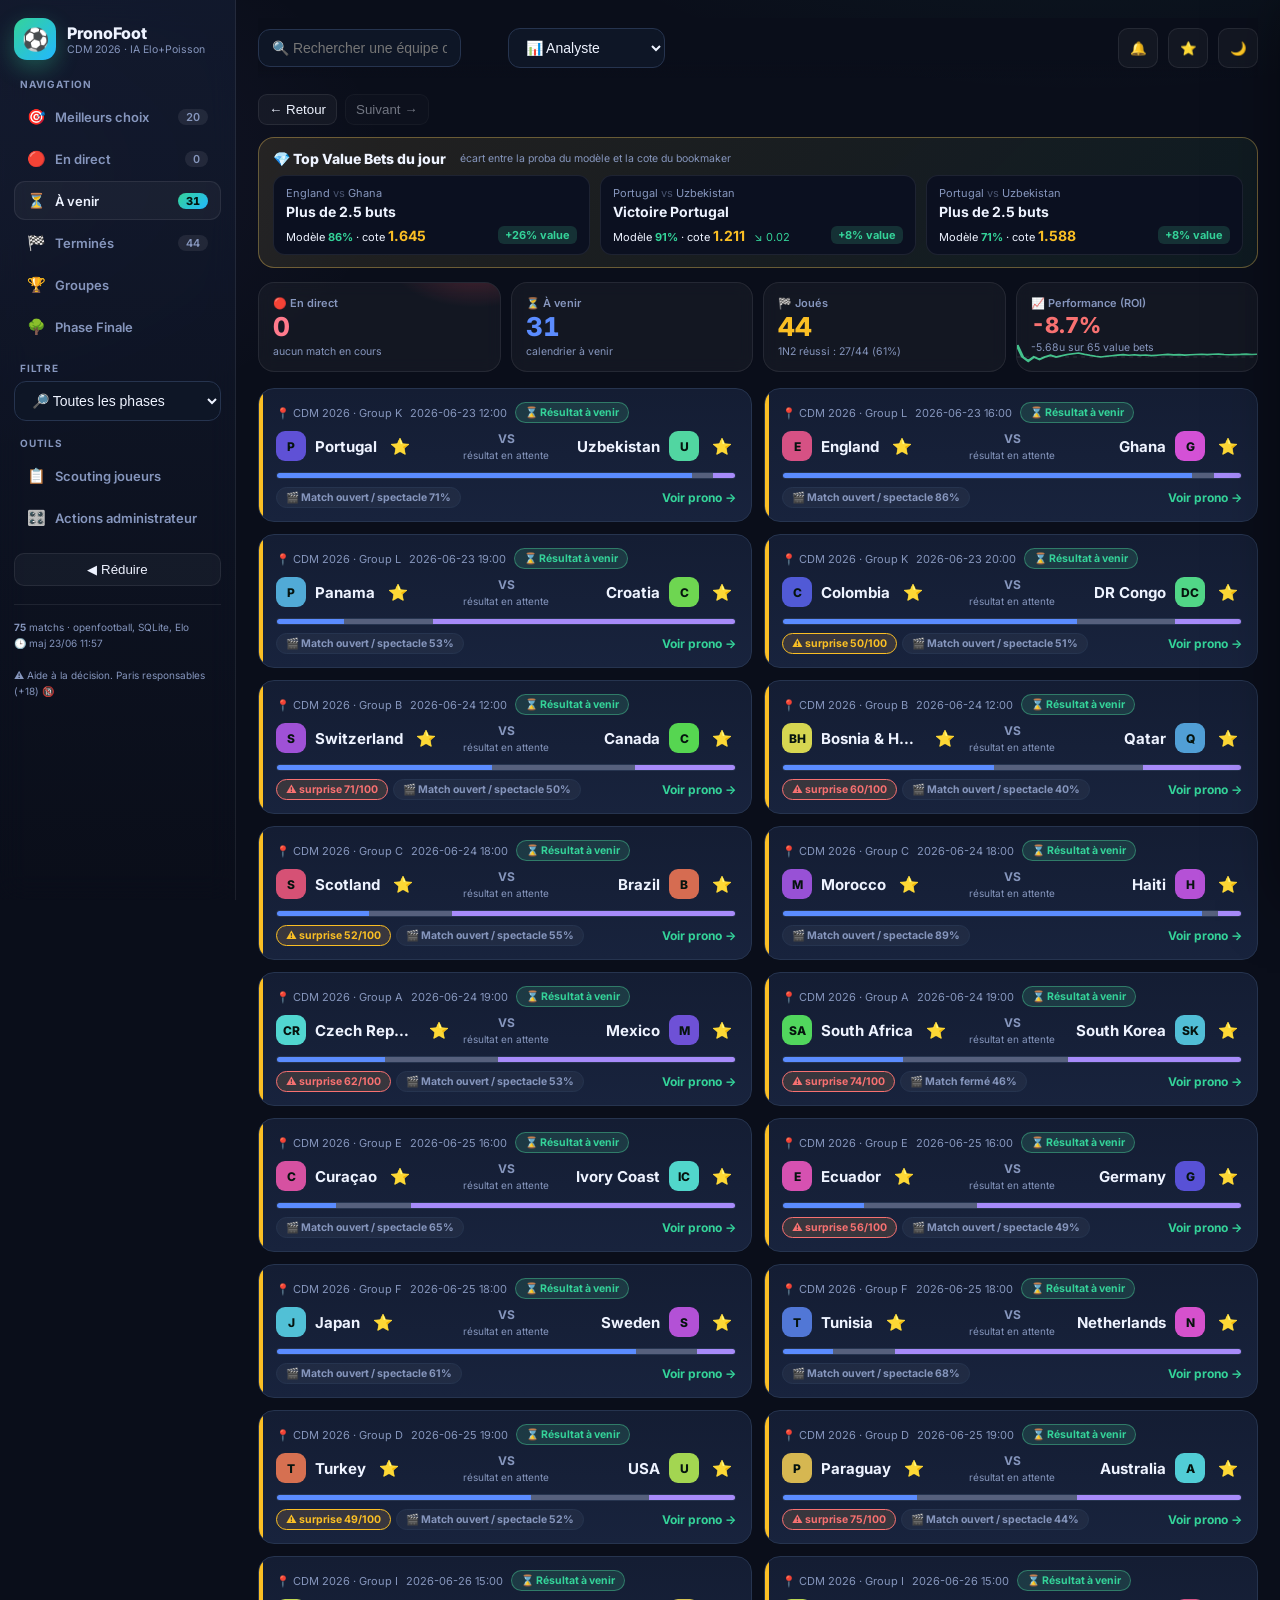
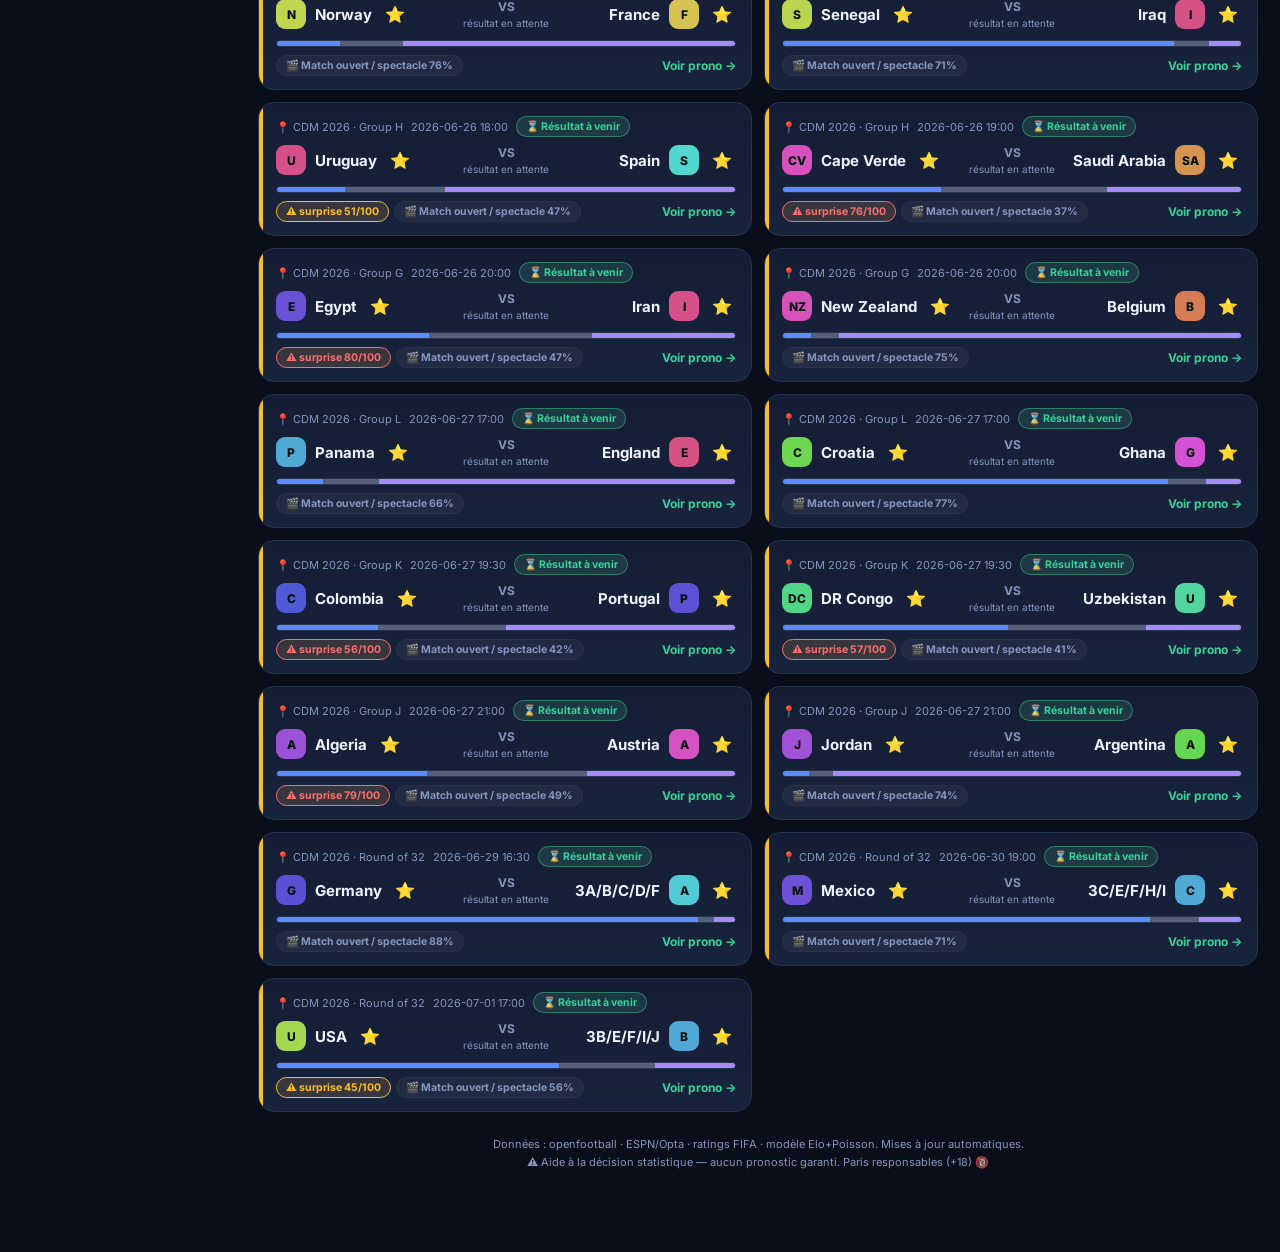
==== index.html @ d11079c7 "feat: implement advanced statistics estimation engine and ingest 2026 squad data for scouting analys" ====
<!DOCTYPE html>
<html lang="fr">
<head>
<meta charset="UTF-8">
<link rel="preconnect" href="https://fonts.googleapis.com">
<link rel="preconnect" href="https://fonts.gstatic.com" crossorigin>
<link href="https://fonts.googleapis.com/css2?family=Inter:wght@400;500;600;700;800&display=swap" rel="stylesheet">
<meta name="viewport" content="width=device-width, initial-scale=1.0">
<meta http-equiv="Cache-Control" content="no-cache, no-store, must-revalidate">
<meta http-equiv="Pragma" content="no-cache">
<meta http-equiv="Expires" content="0">
<title>PronoFoot · CDM 2026 — Tableau de bord</title>
<link rel="stylesheet" href="assets/theme.css">
<link rel="stylesheet" href="assets/shell.css">
<link rel="stylesheet" href="assets/dashboard.css">
</head>
<body data-build="23/06 11:57">
<div class="app">
  <!-- ===== SIDEBAR ===== -->
  <aside class="sidebar" id="sidebar">
    <div class="sb-logo">
      <div class="ball">⚽</div>
      <div>
        <h1>PronoFoot</h1>
        <p>CDM 2026 · IA Elo+Poisson</p>
      </div>
    </div>

    <div class="sb-sec">Navigation</div>
    <nav class="sb-nav" id="tabs">
      <div class="sb-item tab" data-t="BEST"><span class="ico">🎯</span> Meilleurs choix <span class="cnt" id="cntBest">0</span></div>
      <div class="sb-item tab" data-t="LIVE"><span class="ico">🔴</span> En direct <span class="cnt" id="cntLive">0</span></div>
      <div class="sb-item tab active" data-t="SCHEDULED"><span class="ico">⏳</span> À venir <span class="cnt" id="cntSched">0</span></div>
      <div class="sb-item tab" data-t="FINISHED"><span class="ico">🏁</span> Terminés <span class="cnt" id="cntFin">0</span></div>
      <div class="sb-item tab" data-t="GROUPS"><span class="ico">🏆</span> Groupes</div>
      <div class="sb-item tab" data-t="BRACKET"><span class="ico">🌳</span> Phase Finale</div>
    </nav>

    <div class="sb-sec">Filtre</div>
    <select id="groupFilter" class="u-full-width" title="Filtrer par groupe" aria-label="Filtrer par groupe"></select>

    <div class="sb-sec">Outils</div>
    <nav class="sb-nav">
      <a class="sb-item u-no-underline" href="scouting.html"><span class="ico">📋</span> Scouting joueurs</a>
      <div class="sb-item" id="toggleAdmin"><span class="ico">🎛️</span> Actions administrateur</div>
    </nav>

    <button type="button" class="sb-collapse-btn" id="sbCollapse" aria-label="Réduire le menu">◀ Réduire</button>
    <div class="sb-foot">
      <span id="srcPill">chargement…</span><br>
      <span id="buildPill">🕒 —</span><br><br>
      ⚠️ Aide à la décision. Paris responsables (+18) 🔞
    </div>
  </aside>
  <div class="sb-backdrop" id="sbBackdrop"></div>

  <!-- ===== ZONE PRINCIPALE ===== -->
  <main class="main">
  <div class="wrap">
    <!-- topbar -->
    <div class="topbar">
      <button class="sb-toggle" id="sbToggle" aria-label="Ouvrir le menu">☰</button>
      <div class="controls">
        <div class="global-search-wrap">
          <input class="search u-flex1-minw" id="search" placeholder="🔍 Rechercher une équipe ou une page…" aria-label="Recherche globale" autocomplete="off">
          <div class="global-search-results" id="globalSearchResults" role="listbox" aria-label="Résultats de recherche"></div>
        </div>
        <select id="roleSelect" class="role-select" aria-label="Rôle utilisateur" title="Personnaliser le tableau de bord">
          <option value="viewer">👁 Spectateur</option>
          <option value="analyst" selected>📊 Analyste</option>
          <option value="admin">🎛 Administrateur</option>
        </select>
      </div>
      <button class="icon-btn" id="notificationsToggle" aria-label="Notifications">
        🔔
        <span class="badge-dot u-hidden" id="notificationsBadge"></span>
      </button>
      <button class="icon-btn" id="favoritesToggle" aria-label="Favoris">⭐</button>
      <button class="icon-btn" id="themeToggle" aria-label="Changer le thème">🌙</button>
    </div>

    <nav class="breadcrumbs" id="breadcrumbs" aria-label="Fil d'Ariane"></nav>
    <div class="nav-history" id="navHistory" role="navigation" aria-label="Historique de navigation">
      <button type="button" class="nav-history-btn" id="navBack" aria-label="Page précédente">← Retour</button>
      <button type="button" class="nav-history-btn" id="navForward" aria-label="Page suivante">Suivant →</button>
    </div>

    <div class="notifications-panel" id="notificationsPanel" role="dialog" aria-label="Notifications">
      <div class="notifications-header">
        <h3>🔔 Notifications</h3>
        <button type="button" class="icon-btn close-notif-btn" data-close-notif aria-label="Fermer">✕</button>
      </div>
      <div class="notifications-list" id="notificationsList"></div>
    </div>
    <div class="favorites-panel" id="favoritesPanel" role="dialog" aria-label="Favoris">
      <div class="favorites-header">⭐ Mes favoris</div>
      <div id="favoritesList"></div>
    </div>
    </div>

  <!-- TOP 3 VALUE BETS du jour (information critique, en accueil) -->
  <div id="topValue" class="topvalue u-hidden"></div>

  <!-- bandeau hero : compteurs vivants + PERFORMANCE -->
  <div class="hero">
    <div class="hero-card live">
      <div class="hc-top">🔴 En direct</div>
      <div class="hc-val" id="heroLive">0</div>
      <div class="hc-sub" id="heroLiveSub">aucun match en cours</div>
    </div>
    <div class="hero-card sched">
      <div class="hc-top">⏳ À venir</div>
      <div class="hc-val" id="heroSched">0</div>
      <div class="hc-sub" id="heroNext">prochain : —</div>
    </div>
    <div class="hero-card fin">
      <div class="hc-top">🏁 Joués</div>
      <div class="hc-val" id="heroFin">0</div>
      <div class="hc-sub" id="heroAcc">précision modèle —</div>
    </div>
    <div class="hero-card perf" id="heroPerfCard">
      <div class="hc-top">📈 Performance (ROI)</div>
      <div class="hc-val" id="heroRoi">—</div>
      <div class="hc-sub" id="heroRoiSub">value · vs marché</div>
      <svg id="perfSpark" class="spark" viewBox="0 0 120 28" preserveAspectRatio="none"></svg>
    </div>
  </div>

  <!-- journal temps réel (machine live) -->
  <div id="liveFeed" class="livefeed u-hidden"></div>

  <!-- panneau d'administration (boutons) -->
  <div class="admin u-hidden" id="adminPanel">
    <div class="admin-row">
      <button class="abtn primary" data-act="refresh">🔄 Tout réactualiser</button>
      <button class="abtn" data-act="predict">🧮 Recalculer pronos</button>
      <button class="abtn" data-act="sync">📥 Sync résultats (openfootball)</button>
    </div>
    <div class="admin-sep">✍️ Saisir un résultat manuellement</div>
    <div class="admin-row">
      <select id="adminMatch" class="u-flex1-minw180" title="Sélectionner un match" aria-label="Sélectionner un match"></select>
      <input id="adminHg" type="number" min="0" max="20" placeholder="dom" class="u-w58" aria-label="Buts domicile">
      <span class="u-muted">–</span>
      <input id="adminAg" type="number" min="0" max="20" placeholder="ext" class="u-w58" aria-label="Buts extérieur">
      <select id="adminState" class="u-w120" title="Statut du match" aria-label="Statut du match">
        <option value="FINISHED">🏁 Terminé</option>
        <option value="LIVE">🔴 En cours</option>
        <option value="HT">⏸️ Mi-temps</option>
      </select>
      <button class="abtn primary" data-act="setscore">Enregistrer</button>
    </div>
    <div class="admin-status" id="adminStatus"></div>
    <pre class="admin-log u-hidden" id="adminLog"></pre>
    <div class="admin-hint" id="adminHint"></div>
  </div>

  <div class="matchlist" id="matchList"></div>
  <div class="bracket-view u-hidden" id="bracketView"></div>

  <p class="foot">
    Données : openfootball · ESPN/Opta · ratings FIFA · modèle Elo+Poisson. Mises à jour automatiques.<br>
    ⚠️ Aide à la décision statistique — aucun pronostic garanti. Paris responsables (+18) 🔞
  </p>
  </div><!-- /.wrap -->
  </main><!-- /.main -->
</div><!-- /.app -->

<!-- PANNEAU D'ANALYSE GLISSANT (offcanvas à droite) -->
<div class="oc-backdrop" id="ocBackdrop"></div>
<aside class="offcanvas" id="offcanvas">
  <button class="oc-close" id="ocClose" title="Fermer">✕</button>
  <div class="detail" id="detail"></div>
</aside>

<!-- Données embarquées (générées par collector/embed.py) : permettent l'affichage
     hors-ligne / dans l'aperçu. Le fetch live les remplace si un serveur tourne. -->
<script id="embedded-data" type="application/json">[{"league":"CDM 2026 · Group A","date":"2026-06-11 13:00 UTC-6","status":"FINISHED","liveScore":null,"liveClock":null,"realScore":"2-0","analysis":{"realScore":"2-0","outcome":"1","winner":"Mexico","predictedOutcome":"1","predictionCorrect":true,"exactScore":true,"over25Real":false,"bttsReal":false,"totalGoals":2,"homeXgReal":0.87,"awayXgReal":0.26,"homeShots":16,"awayShots":3,"homeShotsOn":4,"awayShotsOn":2,"teamStats":{"home_possession":60.5,"home_passes":520,"home_passes_ok":467,"home_pass_pct":0.9,"home_crosses":12,"home_crosses_ok":4,"home_long_balls":48,"home_tackles":12,"home_tackles_won":6,"home_interceptions":8,"home_clearances":15,"home_blocked_shots":5,"home_fouls":12,"home_offsides":1,"home_saves":2,"away_possession":39.5,"away_passes":334,"away_passes_ok":272,"away_pass_pct":0.8,"away_crosses":8,"away_crosses_ok":1,"away_long_balls":46,"away_tackles":14,"away_tackles_won":7,"away_interceptions":7,"away_clearances":17,"away_blocked_shots":0,"away_fouls":11,"away_offsides":1,"away_saves":2},"homeCorners":3,"awayCorners":1,"homeCards":2,"awayCards":4,"events":{"goals":[{"minute":9,"team":"Mexico","player":"Julián Quiñones","assist":"Érik Lira","note":null}],"cards":[{"minute":17,"team":"South Africa","player":"Teboho Mokoena","type":"Yellow"},{"minute":23,"team":"Mexico","player":"Brian Gutiérrez","type":"Yellow"},{"minute":49,"team":"South Africa","player":"Sphephelo Sithole","type":"Red"},{"minute":74,"team":"South Africa","player":"Nkosinathi Sibisi","type":"Yellow"},{"minute":84,"team":"South Africa","player":"Themba Zwane","type":"Red"},{"minute":90,"team":"Mexico","player":"César Montes","type":"Red"}],"motm":"Julián Quiñones","note":"3 cartons rouges : record pour un match d'ouverture de Coupe du Monde.","halftime":"1-0","commentary":[{"minute":0,"text":"Lineups are announced and players are warming up.","type":""},{"minute":0,"text":"First Half begins.","type":""},{"minute":3,"text":"Foul by Aubrey Modiba (South Africa).","type":"Foul"},{"minute":3,"text":"Roberto Alvarado (Mexico) wins a free kick in the attacking half.","type":"Foul"},{"minute":4,"text":"Attempt blocked. Brian Gutiérrez (Mexico) right footed shot from outside the box is blocked.","type":"Shot Blocked"},{"minute":5,"text":"Attempt saved. Raúl Jiménez (Mexico) left footed shot from the centre of the box is saved in the bottom left corner by Ronwen Williams (South Africa). Assisted by Israel Reyes with a cross.","type":"Shot On Target"},{"minute":5,"text":"Corner, Mexico. Conceded by Ronwen Williams.","type":"Corner Awarded"},{"minute":9,"text":"Goal! Mexico 1, South Africa 0. Julián Quiñones (Mexico) right footed shot from the centre of the box to the centre of the goal. Assisted by Érik Lira.","type":"Goal"},{"minute":10,"text":"Handball by Raúl Jiménez (Mexico).","type":"Handball"},{"minute":11,"text":"Foul by Khuliso Mudau (South Africa).","type":"Foul"},{"minute":11,"text":"Julián Quiñones (Mexico) wins a free kick on the left wing.","type":"Foul"},{"minute":12,"text":"Corner, Mexico. Conceded by Khuliso Mudau.","type":"Corner Awarded"},{"minute":13,"text":"Attempt missed. Raúl Jiménez (Mexico) header from the centre of the box is close, but misses to the left. Assisted by Roberto Alvarado with a cross following a corner.","type":"Shot Off Target"},{"minute":15,"text":"Foul by Yaya Sithole (South Africa).","type":"Foul"},{"minute":15,"text":"Álvaro Fidalgo (Mexico) wins a free kick in the defensive half.","type":"Foul"},{"minute":16,"text":"Mbekezeli Mbokazi (South Africa) wins a free kick in the defensive half.","type":"Foul"},{"minute":16,"text":"Foul by Brian Gutiérrez (Mexico).","type":"Foul"},{"minute":17,"text":"Foul by Teboho Mokoena (South Africa).","type":"Foul"},{"minute":17,"text":"Álvaro Fidalgo (Mexico) wins a free kick in the defensive half.","type":"Foul"},{"minute":17,"text":"Teboho Mokoena (South Africa) is shown the yellow card for a bad foul.","type":"Yellow Card"},{"minute":19,"text":"Attempt missed. Julián Quiñones (Mexico) right footed shot from outside the box is close, but misses the top right corner. Assisted by Israel Reyes.","type":"Shot Off Target"},{"minute":20,"text":"Lyle Foster (South Africa) wins a free kick in the defensive half.","type":"Foul"},{"minute":20,"text":"Foul by César Montes (Mexico).","type":"Foul"},{"minute":21,"text":"Foul by Khuliso Mudau (South Africa).","type":"Foul"},{"minute":21,"text":"César Montes (Mexico) wins a free kick in the defensive half.","type":"Foul"},{"minute":23,"text":"Teboho Mokoena (South Africa) wins a free kick on the right wing.","type":"Foul"},{"minute":23,"text":"Foul by Brian Gutiérrez (Mexico).","type":"Foul"},{"minute":23,"text":"Brian Gutiérrez (Mexico) is shown the yellow card for a bad foul.","type":"Yellow Card"},{"minute":25,"text":"Delay in match for a drinks break.","type":"Start Delay"},{"minute":27,"text":"Delay over. They are ready to continue.","type":"End Delay"},{"minute":30,"text":"Attempt blocked. Brian Gutiérrez (Mexico) right footed shot from the centre of the box is blocked. Assisted by Julián Quiñones.","type":"Shot Blocked"},{"minute":32,"text":"Offside, South Africa. Aubrey Modiba is caught offside.","type":"Offside"},{"minute":37,"text":"Attempt missed. Lyle Foster (South Africa) header from the centre of the box misses to the right. Assisted by Mbekezeli Mbokazi with a cross.","type":"Shot Off Target"},{"minute":39,"text":"Foul by Yaya Sithole (South Africa).","type":"Foul"},{"minute":39,"text":"Érik Lira (Mexico) wins a free kick in the defensive half.","type":"Foul"},{"minute":42,"text":"Attempt blocked. Julián Quiñones (Mexico) right footed shot from outside the box is blocked. Assisted by Álvaro Fidalgo.","type":"Shot Blocked"},{"minute":42,"text":"Julián Quiñones (Mexico) hits the right post with a right footed shot from the centre of the box. Assisted by Brian Gutiérrez.","type":"Shot Hit Woodwork"},{"minute":43,"text":"Mbekezeli Mbokazi (South Africa) wins a free kick in the defensive half.","type":"Foul"},{"minute":43,"text":"Foul by Roberto Alvarado (Mexico).","type":"Foul"},{"minute":44,"text":"Corner, South Africa. Conceded by Jesús Gallardo.","type":"Corner Awarded"},{"minute":45,"text":"Attempt saved. Mbekezeli Mbokazi (South Africa) left footed shot from outside the box is saved in the top left corner by Raúl Rangel (Mexico).","type":"Shot On Target"},{"minute":45,"text":"Fourth official has announced 4 minutes of added time.","type":""},{"minute":45,"text":"Attempt blocked. Jesús Gallardo (Mexico) left footed shot from outside the box is blocked. Assisted by Raúl Jiménez.","type":"Shot Blocked"},{"minute":45,"text":"Attempt missed. Brian Gutiérrez (Mexico) right footed shot from the centre of the box misses to the right. Assisted by Julián Quiñones.","type":"Shot Off Target"},{"minute":45,"text":"First Half ends, Mexico 1, South Africa 0.","type":"Halftime"},{"minute":45,"text":"Second Half begins Mexico 1, South Africa 0.","type":"Start 2nd Half"},{"minute":46,"text":"Attempt missed. Brian Gutiérrez (Mexico) right footed shot from outside the box is too high.","type":"Shot Off Target"},{"minute":48,"text":"Attempt saved. Julián Quiñones (Mexico) right footed shot from more than 35 yards is saved in the top centre of the goal by Ronwen Williams (South Africa). Assisted by Raúl Jiménez.","type":"Shot On Target"},{"minute":49,"text":"Foul by Yaya Sithole (South Africa).","type":"Foul"},{"minute":49,"text":"Brian Gutiérrez (Mexico) wins a free kick in the attacking half.","type":"Foul"},{"minute":49,"text":"Yaya Sithole (South Africa) is shown the red card.","type":"Red Card"},{"minute":52,"text":"Attempt blocked. Raúl Jiménez (Mexico) right footed shot from outside the box is blocked.","type":"Shot Blocked"},{"minute":52,"text":"Attempt missed. Jesús Gallardo (Mexico) left footed shot from the left side of the box is high and wide to the left. Assisted by Brian Gutiérrez following a set piece situation.","type":"Shot Off Target"},{"minute":53,"text":"Corner, Mexico. Conceded by Khuliso Mudau.","type":"Corner Awarded"},{"minute":55,"text":"Attempt saved. Aubrey Modiba (South Africa) left footed shot from outside the box is saved in the top left corner by Raúl Rangel (Mexico). Assisted by Teboho Mokoena.","type":"Shot On Target"},{"minute":56,"text":"Substitution, South Africa. Thalente Mbatha replaces Lyle Foster.","type":"Substitution"},{"minute":57,"text":"Foul by Aubrey Modiba (South Africa).","type":"Foul"},{"minute":57,"text":"Érik Lira (Mexico) wins a free kick in the attacking half.","type":"Foul"},{"minute":58,"text":"Attempt missed. Israel Reyes (Mexico) header from the centre of the box misses to the left. Assisted by Brian Gutiérrez with a cross following a set piece situation.","type":"Shot Off Target"},{"minute":61,"text":"Aubrey Modiba (South Africa) wins a free kick in the defensive half.","type":"Foul"},{"minute":61,"text":"Foul by Roberto Alvarado (Mexico).","type":"Foul"},{"minute":61,"text":"Substitution, South Africa. Themba Zwane replaces Jayden Adams.","type":"Substitution"},{"minute":63,"text":"Khuliso Mudau (South Africa) wins a free kick in the defensive half.","type":"Foul"},{"minute":63,"text":"Dangerous play by Julián Quiñones (Mexico).","type":"Foul"},{"minute":66,"text":"Substitution, Mexico. Luis Chávez replaces Brian Gutiérrez.","type":"Substitution"},{"minute":66,"text":"Substitution, Mexico. Gilberto Mora replaces Álvaro Fidalgo.","type":"Substitution"},{"minute":67,"text":"Goal! Mexico 2, South Africa 0. Raúl Jiménez (Mexico) header from very close range to the bottom left corner. Assisted by Roberto Alvarado with a cross.","type":"Goal - Header"},{"minute":68,"text":"Delay in match for a drinks break.","type":"Start Delay"},{"minute":70,"text":"Delay over. They are ready to continue.","type":"End Delay"},{"minute":72,"text":"Offside, Mexico. Raúl Jiménez is caught offside.","type":"Offside"},{"minute":73,"text":"Delay in match because of an injury Raúl Jiménez (Mexico).","type":"Start Delay"},{"minute":73,"text":"Delay over. They are ready to continue.","type":"End Delay"},{"minute":74,"text":"Foul by Nkosinathi Sibisi (South Africa).","type":"Foul"},{"minute":74,"text":"Julián Quiñones (Mexico) wins a free kick in the attacking half.","type":"Foul"},{"minute":74,"text":"Nkosinathi Sibisi (South Africa) is shown the yellow card for a bad foul.","type":"Yellow Card"},{"minute":76,"text":"Aubrey Modiba (South Africa) wins a free kick in the defensive half.","type":"Foul"},{"minute":76,"text":"Foul by Luis Chávez (Mexico).","type":"Foul"},{"minute":76,"text":"Substitution, Mexico. Edson Álvarez replaces Érik Lira.","type":"Substitution"},{"minute":76,"text":"Substitution, Mexico. Armando González replaces Raúl Jiménez.","type":"Substitution"},{"minute":76,"text":"Substitution, South Africa. Evidence Makgopa replaces Iqraam Rayners.","type":"Substitution"},{"minute":77,"text":"Substitution, South Africa. Oswin Appollis replaces Aubrey Modiba.","type":"Substitution"},{"minute":79,"text":"Substitution, Mexico. Alexis Vega replaces Julián Quiñones.","type":"Substitution"},{"minute":79,"text":"Teboho Mokoena (South Africa) wins a free kick in the defensive half.","type":"Foul"},{"minute":79,"text":"Foul by Gilberto Mora (Mexico).","type":"Foul"},{"minute":81,"text":"Foul by Themba Zwane (South Africa).","type":"Foul"},{"minute":81,"text":"Roberto Alvarado (Mexico) wins a free kick in the defensive half.","type":"Foul"},{"minute":81,"text":"Delay in match because of an injury Roberto Alvarado (Mexico).","type":"Start Delay"},{"minute":81,"text":"Delay over. They are ready to continue.","type":"End Delay"},{"minute":82,"text":"VAR Decision: Card upgraded Themba Zwane (South Africa).","type":"VAR - Referee decision cancelled"},{"minute":84,"text":"Themba Zwane (South Africa) is shown the red card for violent conduct.","type":"Red Card"},{"minute":89,"text":"Mbekezeli Mbokazi (South Africa) wins a free kick in the defensive half.","type":"Foul"},{"minute":89,"text":"Armando González (Mexico).","type":"Foul"},{"minute":90,"text":"Foul by Mbekezeli Mbokazi (South Africa).","type":"Foul"},{"minute":90,"text":"Edson Álvarez (Mexico) wins a free kick in the attacking half.","type":"Foul"},{"minute":90,"text":"Fourth official has announced 7 minutes of added time.","type":""},{"minute":90,"text":"Khuliso Mudau (South Africa) wins a free kick in the attacking half.","type":"Foul"},{"minute":90,"text":"Foul by César Montes (Mexico).","type":"Foul"},{"minute":90,"text":"César Montes (Mexico) is shown the red card.","type":"Red Card"},{"minute":90,"text":"Khuliso Mudau (South Africa) wins a free kick in the defensive half.","type":"Foul"},{"minute":90,"text":"Foul by Jesús Gallardo (Mexico).","type":"Foul"},{"minute":98,"text":"Second Half ends, Mexico 2, South Africa 0.","type":""},{"minute":0,"text":"Match ends, Mexico 2, South Africa 0.","type":""}],"lineups":{"home_formation":"4-1-4-1","home_coach":"Javier Aguirre","home_xi":["Raúl Rangel","Johan Vásquez","César Montes","Érik Lira","Jesús Gallardo","Israel Reyes","Álvaro Fidalgo","Brian Gutiérrez","Julián Quiñones","Roberto Alvarado","Raúl Jiménez"],"home_bench":["Luis Romo","César Huerta","Guillermo Ochoa","Carlos Acevedo","Luis Chávez","Mateo Chávez","Santiago Gimenez","Obed Vargas","Alexis Vega","Guillermo Martínez","Armando González","Gilberto Mora","Edson Álvarez","Jorge Sánchez","Orbelín Pineda"],"away_formation":"5-3-2","away_coach":"Hugo Broos","away_xi":["Ronwen Williams","Ime Okon","Mbekezeli Mbokazi","Nkosinathi Sibisi","Aubrey Modiba","Khuliso Mudau","Sphephelo Sithole","Jayden Adams","Teboho Mokoena","Lyle Foster","Iqraam Rayners"],"away_bench":["Oswin Appollis","Sipho Chaine","Themba Zwane","Kamogelo Sebelebele","Khulumani Ndamane","Thabang Matuludi","Samukele Kabini","Relebohile Mofokeng","Thalente Mbatha","Ricardo Goss","Bradley Cross","Thapelo Maseko","Tshepang Moremi","Evidence Makgopa","Olwethu Makhanya"],"source":"ESPN (compos réelles)"}},"summary":"Le modèle donnait <b>Mexico</b> favori (80%). ✅ Issue correctement anticipée. Score le plus probable prévu : 2-0 → réel 2-0 (exact !) Total buts 2 (Under 2.5), BTTS non."},"home":"Mexico","away":"South Africa","homeGF":1.8,"awayGF":0.8,"homeGA":0.4,"awayGA":1.2,"homeXG":2.6,"awayXG":0.33,"homeForm":8,"awayForm":8,"homeElo":1900.6,"awayElo":1630.1,"homeForm5":"DDWWW","awayForm5":"DLWLL","homeFormDetail":{"pts10":19,"played":10,"gf_avg":1.5,"ga_avg":0.6,"last5":"DDWWW","form_index":0.633,"cdmGames":0,"source":"réelle (10 derniers)"},"awayFormDetail":{"pts10":13,"played":10,"gf_avg":0.9,"ga_avg":0.7,"last5":"DLWLL","form_index":0.433,"cdmGames":0,"source":"réelle (10 derniers)"},"odd1":null,"oddX":null,"odd2":null,"oddOU_line":null,"oddOver":null,"oddUnder":null,"oddBTTS_Yes":null,"oddBTTS_No":null,"oddCorners_line":null,"oddCorners_Over":null,"oddCorners_Under":null,"oddCards_line":null,"oddCards_Over":null,"oddCards_Under":null,"oddsProvider":null,"sources":["openfootball","SQLite","Elo","shrinkage","FIFA-ratings"],"confidence":1.0,"prediction":{"p1":0.802,"pX":0.1117,"p2":0.0863,"ensemble":{"weights":{"elo":0.3487072926432436,"grid":0.362690075999587,"form":0.28860263135716935},"T":0.851,"elo":[0.755,0.129,0.116],"grid":[0.854,0.121,0.025],"form":[0.618,0.163,0.219]},"over25":0.5284,"btts":0.3271,"marketCalib":{"bttsShift":0.0594,"overShift":-0.063,"bttsRaw":0.2677,"n":144},"lamHome":2.6,"lamAway":0.33,"topScore":[2,0],"doubleChance":{"1X":0.9747,"12":0.8791,"X2":0.1462},"drawNoBet":{"home":0.9712,"away":0.0288},"topScores":[{"score":"2-0","p":0.1802},{"score":"3-0","p":0.1562},{"score":"1-0","p":0.1333}],"scenarios":[{"id":"closed","title":"Match fermé","p":0.2042,"scores":["1-0","0-0"],"note":"Peu d'occasions concrétisées · Under 1.5 favorisé"},{"id":"tight","title":"Match serré","p":0.2344,"scores":["2-0","1-1"],"note":"Décidé par un détail · Under 2.5 proche du pile ou face"},{"id":"open","title":"Match ouvert / spectacle","p":0.5614,"scores":["3-0","4-0"],"note":"Over 2.5 favorisé · les deux blocs prennent des risques"},{"id":"blowout","title":"Large écart","p":0.4724,"scores":["3-0","4-0"],"note":"Domination nette d'une équipe (écart ≥ 2 buts) · ANGLE, inclus dans « spectacle »","angle":true}],"overUnder":{"0.5":{"over":0.9413,"under":0.0587},"1.5":{"over":0.7958,"under":0.2042},"2.5":{"over":0.5614,"under":0.4386},"3.5":{"over":0.3374,"under":0.6626}},"totalXg":2.93,"bttsConf":{"pick":"Non","score":0.67,"label":"élevée"},"halftime":{"lamHome":1.01,"lamAway":0.1,"topScore":[0,0],"p1":0.5954,"pX":0.3723,"p2":0.0323,"ou05":{"over":0.6665,"under":0.3335},"ou15":{"over":0.3094,"under":0.6906},"shareHome":0.388,"shareAway":0.3,"note":"1ère MT estimée via les ratios de buts en 1ère MT propres à chaque équipe (priorisé à ~42% via Bayesian Shrinkage). Domicile: 39%, Extérieur: 30%."},"value":{"home":null,"draw":null,"away":null},"corners":{"exp_corners":6.8,"over":0.5201,"under":0.4799,"line":6.5,"home":4.1,"away":2.7,"lines":{"4.5":{"over":0.808,"under":0.192},"5.5":{"over":0.673,"under":0.327},"6.5":{"over":0.5201,"under":0.4799},"7.5":{"over":0.3715,"under":0.6285},"8.5":{"over":0.2452,"under":0.7548}},"src":"FootyStats ×0.56 (calibré 45 matchs)"},"cards":{"exp_cards":2.9,"over":0.324,"under":0.676,"line":3.5,"home":1.4,"away":1.5,"lines":{"2.5":{"over":0.5475,"under":0.4525},"3.5":{"over":0.324,"under":0.676},"4.5":{"over":0.1637,"under":0.8363}},"redProb":0.144,"foulsHome":11.4,"foulsAway":10.8,"src":"FootyStats + arbitre","refSeverity":{"avg":1.61,"n":115,"prior":4.5,"obsMean":1.51,"source":"prior + 115 match(s) CDM 2026"}},"shots":{"home":16,"away":3,"homeOn":4,"awayOn":2,"homeAcc":25,"awayAcc":67,"real":true},"referee":{"name":"Wilton Sampaio","nation":"Brésil","cardsAvg":4.5,"severity":1.61,"severityN":115,"severitySrc":"prior + 115 match(s) CDM 2026"},"riskPlayers":{"home":{"real":[{"name":"Raúl Rangel","pos":"G","card":"🟨 jaune"},{"name":"Johan Vásquez","pos":"CD-L","card":"🟨 jaune"},{"name":"César Montes","pos":"CD-R","card":"🟥 rouge"},{"name":"Érik Lira","pos":"CM","card":"🟨 jaune"},{"name":"Jesús Gallardo","pos":"LB","card":"🟨 jaune"},{"name":"Israel Reyes","pos":"SUB","card":"🟨 jaune"},{"name":"Álvaro Fidalgo","pos":"SUB","card":"🟨 jaune"},{"name":"Brian Gutiérrez","pos":"RM","card":"🟨 jaune"},{"name":"Julián Quiñones","pos":"LF","card":"🟨 jaune"},{"name":"Roberto Alvarado","pos":"RF","card":"🟨 jaune"},{"name":"Raúl Jiménez","pos":"F","card":"🟨 jaune"},{"name":"Luis Romo","pos":"LM","card":"🟨 jaune"},{"name":"César Huerta","pos":"SUB","card":"🟨 jaune"},{"name":"Guillermo Ochoa","pos":"SUB","card":"🟨 jaune"},{"name":"Carlos Acevedo","pos":"SUB","card":"🟨 jaune"},{"name":"Luis Chávez","pos":"SUB","card":"🟨 jaune"},{"name":"Mateo Chávez","pos":"SUB","card":"🟨 jaune"},{"name":"Santiago Gimenez","pos":"SUB","card":"🟨 jaune"},{"name":"Obed Vargas","pos":"SUB","card":"🟨 jaune"},{"name":"Alexis Vega","pos":"SUB","card":"🟨 jaune"},{"name":"Guillermo Martínez","pos":"SUB","card":"🟨 jaune"},{"name":"Armando González","pos":"SUB","card":"🟨 jaune"},{"name":"Gilberto Mora","pos":"SUB","card":"🟨 jaune"},{"name":"Edson Álvarez","pos":"CD-R","card":"🟨 jaune"},{"name":"Jorge Sánchez","pos":"RB","card":"🟨 jaune"},{"name":"Orbelín Pineda","pos":"SUB","card":"🟨 jaune"}],"profiles":[{"role":"Défenseur central","why":"exposé aux transitions rapides adverses"},{"role":"Latéral","why":"face à un ailier dribbleur, multiplie les duels"},{"role":"Milieu défensif","why":"chargé de couper les contres → fautes tactiques"}]},"away":{"real":[{"name":"Ronwen Williams","pos":"G","card":"🟨 jaune"},{"name":"Ime Okon","pos":"CD-R","card":"🟨 jaune"},{"name":"Mbekezeli Mbokazi","pos":"CD-L","card":"🟨 jaune"},{"name":"Nkosinathi Sibisi","pos":"SUB","card":"🟨 jaune"},{"name":"Aubrey Modiba","pos":"LB","card":"🟨 jaune"},{"name":"Khuliso Mudau","pos":"RB","card":"🟨 jaune"},{"name":"Sphephelo Sithole","pos":"CM","card":"🟥 rouge"},{"name":"Jayden Adams","pos":"LM","card":"🟨 jaune"},{"name":"Teboho Mokoena","pos":"CM","card":"🟨 jaune"},{"name":"Lyle Foster","pos":"SUB","card":"🟨 jaune"},{"name":"Iqraam Rayners","pos":"F","card":"🟨 jaune"},{"name":"Oswin Appollis","pos":"LF","card":"🟨 jaune"},{"name":"Sipho Chaine","pos":"SUB","card":"🟨 jaune"},{"name":"Themba Zwane","pos":"SUB","card":"🟥 rouge"},{"name":"Kamogelo Sebelebele","pos":"SUB","card":"🟨 jaune"},{"name":"Khulumani Ndamane","pos":"SUB","card":"🟨 jaune"},{"name":"Thabang Matuludi","pos":"SUB","card":"🟨 jaune"},{"name":"Samukele Kabini","pos":"SUB","card":"🟨 jaune"},{"name":"Relebohile Mofokeng","pos":"SUB","card":"🟨 jaune"},{"name":"Thalente Mbatha","pos":"RM","card":"🟨 jaune"},{"name":"Ricardo Goss","pos":"SUB","card":"🟨 jaune"},{"name":"Bradley Cross","pos":"SUB","card":"🟨 jaune"},{"name":"Thapelo Maseko","pos":"RF","card":"🟨 jaune"},{"name":"Tshepang Moremi","pos":"SUB","card":"🟨 jaune"},{"name":"Evidence Makgopa","pos":"SUB","card":"🟨 jaune"},{"name":"Olwethu Makhanya","pos":"SUB","card":"🟨 jaune"}],"profiles":[{"role":"Défenseur central","why":"exposé aux transitions rapides adverses"},{"role":"Latéral","why":"face à un ailier dribbleur, multiplie les duels"},{"role":"Milieu défensif","why":"chargé de couper les contres → fautes tactiques"}]}},"playerProps":{"home":{"scorers":[{"name":"Raúl Jiménez","poste":"FW","p":0.4129,"real_goals":1.0,"why":"déjà 1 but(s) dans le tournoi · volume de tirs élevé (6)"},{"name":"Julián Quiñones","poste":"FW","p":0.4129,"real_goals":1.0,"why":"déjà 1 but(s) dans le tournoi · volume de tirs élevé (6)"},{"name":"Roberto Alvarado","poste":"FW","p":0.2356,"real_goals":0.0,"why":"présence offensive selon le poste"},{"name":"Luis Romo","poste":"MF","p":0.1361,"real_goals":1.0,"why":"déjà 1 but(s) dans le tournoi"},{"name":"Brian Gutiérrez","poste":"MF","p":0.1345,"real_goals":0.0,"why":"volume de tirs élevé (5)"}],"assisters":[{"name":"Érik Lira","poste":"MF","p":0.2017,"real_assists":1.0,"why":"déjà 1 passe(s) déc."},{"name":"Roberto Alvarado","poste":"FW","p":0.1756,"real_assists":1.0,"why":"déjà 1 passe(s) déc."},{"name":"Luis Romo","poste":"MF","p":0.1313,"real_assists":0.0,"why":"création selon le poste"},{"name":"Álvaro Fidalgo","poste":"MF","p":0.1313,"real_assists":0.0,"why":"création selon le poste"}],"creator":{"name":"Érik Lira","poste":"MF","p":0.2017,"real_assists":1.0,"why":"déjà 1 passe(s) déc."},"keeper":{"name":"Raúl Rangel","expSotFaced":1.0,"fromLineup":true,"why":"Subit une pression offensive adverse de ~0.33 xG → environ 1.0 tirs cadrés à gérer."},"benchImpact":[],"note":"Probabilités MODÈLE (poste réel + production réelle des matchs joués), pas des certitudes. Se précisent à mesure que les équipes jouent."},"away":{"scorers":[{"name":"Thapelo Maseko","poste":"FW","p":0.0455,"real_goals":0.0,"why":"volume de tirs élevé (3)"},{"name":"Oswin Appollis","poste":"FW","p":0.0376,"real_goals":0.0,"why":"présence offensive selon le poste"},{"name":"Lyle Foster","poste":"FW","p":0.0376,"real_goals":0.0,"why":"présence offensive selon le poste"},{"name":"Iqraam Rayners","poste":"FW","p":0.0376,"real_goals":0.0,"why":"présence offensive selon le poste"},{"name":"Teboho Mokoena","poste":"MF","p":0.0222,"real_goals":1.0,"why":"déjà 1 but(s) dans le tournoi"}],"assisters":[{"name":"Teboho Mokoena","poste":"MF","p":0.0198,"real_assists":0.0,"why":"création selon le poste"},{"name":"Thalente Mbatha","poste":"MF","p":0.0198,"real_assists":0.0,"why":"création selon le poste"},{"name":"Sphephelo Sithole","poste":"MF","p":0.0198,"real_assists":0.0,"why":"création selon le poste"},{"name":"Jayden Adams","poste":"MF","p":0.0198,"real_assists":0.0,"why":"création selon le poste"}],"creator":{"name":"Teboho Mokoena","poste":"MF","p":0.0198,"real_assists":0.0,"why":"création selon le poste"},"keeper":{"name":"Ronwen Williams","expSotFaced":8.1,"fromLineup":true,"why":"Subit une pression offensive adverse de ~2.6 xG → environ 8.1 tirs cadrés à gérer."},"benchImpact":[],"note":"Probabilités MODÈLE (poste réel + production réelle des matchs joués), pas des certitudes. Se précisent à mesure que les équipes jouent."}},"lineupImpact":{"rotationDeltaHome":0.2,"rotationDeltaAway":0.2,"tacticalMod":1.0,"benchHome":0.5,"benchAway":0.5,"benchBonusOver25":0.03},"formations":{"home":"4-1-4-1","away":"5-3-2"},"mwi":{"home":0.2,"away":0.3,"stageStake":0.3,"groupMatchday":1,"statusHome":"qualified","statusAway":"alive"},"meta":{"confidence":1.0,"label":"élevée","reasons":["données récentes et cohérentes"]},"upsetIndex":{"index":35,"label":"modéré","dampener":1.0,"favOverperf":true,"dogLowBlock":true},"attackQuality":{"home":{"stars":3.0,"boost":1.09,"names":["Raúl Jiménez","Santiago Giménez","Julián Quiñones"]},"away":{"stars":0.0,"boost":1.0,"names":[]}},"defenseQuality":{"home":{"stars":6.0,"shield":0.88,"names":["Jorge Sánchez","Johan Vásquez","Mateo Chávez","Jesús Gallardo"]},"away":{"stars":4.5,"shield":0.91,"names":["Thabang Matuludi","Ime Okon","Bradley Cross"]}},"availability":{"home":{"factor":1.0,"missing":[],"applied":false},"away":{"factor":1.0,"missing":[],"applied":false}},"kelly":{"home":{"kelly":0.0,"note":"cote absente"},"draw":{"kelly":0.0,"note":"cote absente"},"away":{"kelly":0.0,"note":"cote absente"}},"lineMovement":null,"dixonColes":{"rho":-0.1168,"gamma":0.003,"calibratedOn":144},"knockout":null}},{"league":"CDM 2026 · Group A","date":"2026-06-11 20:00 UTC-6","status":"FINISHED","liveScore":null,"liveClock":null,"realScore":"2-1","analysis":{"realScore":"2-1","outcome":"1","winner":"South Korea","predictedOutcome":"X","predictionCorrect":false,"exactScore":false,"over25Real":true,"bttsReal":true,"totalGoals":3,"homeXgReal":0.98,"awayXgReal":0.55,"homeShots":15,"awayShots":7,"homeShotsOn":6,"awayShotsOn":4,"teamStats":{"home_possession":61.5,"home_passes":541,"home_passes_ok":469,"home_pass_pct":0.9,"home_crosses":12,"home_crosses_ok":3,"home_long_balls":61,"home_tackles":7,"home_tackles_won":4,"home_interceptions":9,"home_clearances":32,"home_blocked_shots":4,"home_fouls":9,"home_offsides":2,"home_saves":3,"away_possession":38.5,"away_passes":327,"away_passes_ok":230,"away_pass_pct":0.7,"away_crosses":15,"away_crosses_ok":3,"away_long_balls":69,"away_tackles":9,"away_tackles_won":7,"away_interceptions":6,"away_clearances":21,"away_blocked_shots":1,"away_fouls":16,"away_offsides":2,"away_saves":4},"homeCorners":4,"awayCorners":5,"homeCards":1,"awayCards":0,"events":{"goals":[{"minute":67,"team":"South Korea","player":"Hwang In-Beom","assist":"Lee Kang-In","note":null},{"minute":80,"team":"South Korea","player":"Oh Hyeon-Gyu","assist":"Hwang In-Beom","note":null}],"cards":[{"minute":90,"team":"South Korea","player":"Lee Gi-Hyuk","type":"Yellow"}],"motm":"Hwang In-Beom","note":"Remontada coréenne : menés 0-1, ils renversent le match en 2e mi-temps.","halftime":"0-0","commentary":[{"minute":0,"text":"Lineups are announced and players are warming up.","type":""},{"minute":0,"text":"First Half begins.","type":""},{"minute":3,"text":"Offside, Korea Republic. Son Heung-Min is caught offside.","type":"Offside"},{"minute":8,"text":"Foul by Ladislav Krejcí (Czechia).","type":"Foul"},{"minute":8,"text":"Lee Kang-In (Korea Republic) wins a free kick on the right wing.","type":"Foul"},{"minute":10,"text":"Corner, Korea Republic. Conceded by Jaroslav Zeleny.","type":"Corner Awarded"},{"minute":12,"text":"Attempt blocked. Son Heung-Min (Korea Republic) left footed shot from the centre of the box is blocked. Assisted by Lee Jae-Sung.","type":"Shot Blocked"},{"minute":12,"text":"Corner, Korea Republic. Conceded by Robin Hranác.","type":"Corner Awarded"},{"minute":12,"text":"Attempt missed. Lee Han-Beom (Korea Republic) header from the centre of the box is too high. Assisted by Lee Tae-Seok with a cross following a corner.","type":"Shot Off Target"},{"minute":14,"text":"Attempt saved. Lee Kang-In (Korea Republic) left footed shot from outside the box is saved in the bottom right corner by Matej Kovár (Czechia). Assisted by Kim Min-Jae.","type":"Shot On Target"},{"minute":14,"text":"Corner, Korea Republic. Conceded by Matej Kovár.","type":"Corner Awarded"},{"minute":14,"text":"Attempt blocked. Son Heung-Min (Korea Republic) right footed shot from the centre of the box is blocked. Assisted by Lee Kang-In.","type":"Shot Blocked"},{"minute":15,"text":"Corner, Czechia. Conceded by Kim Min-Jae.","type":"Corner Awarded"},{"minute":16,"text":"Son Heung-Min (Korea Republic) wins a free kick on the right wing.","type":"Foul"},{"minute":16,"text":"Foul by Pavel Sulc (Czechia).","type":"Foul"},{"minute":18,"text":"Offside, Czechia. Lukás Provod is caught offside.","type":"Offside"},{"minute":19,"text":"Foul by Kim Min-Jae (Korea Republic).","type":"Foul"},{"minute":19,"text":"Lukás Provod (Czechia) wins a free kick in the defensive half.","type":"Foul"},{"minute":21,"text":"Corner, Czechia. Conceded by Lee Tae-Seok.","type":"Corner Awarded"},{"minute":21,"text":"Corner, Czechia. Conceded by Hwang In-Beom.","type":"Corner Awarded"},{"minute":22,"text":"Attempt missed. Tomás Soucek (Czechia) left footed shot from very close range misses to the right. Assisted by Alexandr Sojka with a cross following a corner.","type":"Shot Off Target"},{"minute":23,"text":"Paik Seung-Ho (Korea Republic) wins a free kick in the attacking half.","type":"Foul"},{"minute":23,"text":"Foul by Lukás Provod (Czechia).","type":"Foul"},{"minute":23,"text":"Delay in match for a drinks break.","type":"Start Delay"},{"minute":25,"text":"Delay over. They are ready to continue.","type":"End Delay"},{"minute":25,"text":"Offside, Korea Republic. Seol Young-Woo is caught offside.","type":"Offside"},{"minute":26,"text":"Delay in match (Korea Republic).","type":"Start Delay"},{"minute":27,"text":"Delay over. They are ready to continue.","type":"End Delay"},{"minute":28,"text":"Pavel Sulc (Czechia) wins a free kick on the left wing.","type":"Foul"},{"minute":28,"text":"Foul by Lee Han-Beom (Korea Republic).","type":"Foul"},{"minute":29,"text":"Foul by Vladimír Coufal (Czechia).","type":"Foul"},{"minute":29,"text":"Lee Gi-Hyuk (Korea Republic) wins a free kick in the defensive half.","type":"Foul"},{"minute":32,"text":"Attempt missed. Pavel Sulc (Czechia) right footed shot from outside the box is just a bit too high.","type":"Shot Off Target"},{"minute":34,"text":"Foul by Lee Tae-Seok (Korea Republic).","type":"Foul"},{"minute":34,"text":"Vladimír Coufal (Czechia) wins a free kick in the defensive half.","type":"Foul"},{"minute":37,"text":"Lee Jae-Sung (Korea Republic) wins a free kick in the defensive half.","type":"Foul"},{"minute":37,"text":"Foul by Vladimír Coufal (Czechia).","type":"Foul"},{"minute":38,"text":"Attempt missed. Son Heung-Min (Korea Republic) right footed shot from outside the box is too high. Assisted by Lee Jae-Sung.","type":"Shot Off Target"},{"minute":39,"text":"Attempt missed. Son Heung-Min (Korea Republic) left footed shot from outside the box misses to the left. Assisted by Kim Min-Jae.","type":"Shot Off Target"},{"minute":40,"text":"Foul by Vladimír Coufal (Czechia).","type":"Foul"},{"minute":40,"text":"Lee Tae-Seok (Korea Republic) wins a free kick in the defensive half.","type":"Foul"},{"minute":41,"text":"Alexandr Sojka (Czechia) wins a free kick in the attacking half.","type":"Foul"},{"minute":41,"text":"Foul by Lee Jae-Sung (Korea Republic).","type":"Foul"},{"minute":43,"text":"Son Heung-Min (Korea Republic) wins a free kick in the defensive half.","type":"Foul"},{"minute":43,"text":"Foul by Robin Hranác (Czechia).","type":"Foul"},{"minute":45,"text":"Fourth official has announced 3 minutes of added time.","type":""},{"minute":45,"text":"Attempt blocked. Son Heung-Min (Korea Republic) right footed shot from the centre of the box is blocked. Assisted by Lee Tae-Seok.","type":"Shot Blocked"},{"minute":45,"text":"Attempt missed. Hwang In-Beom (Korea Republic) right footed shot from outside the box is high and wide to the left. Assisted by Son Heung-Min.","type":"Shot Off Target"},{"minute":45,"text":"First Half ends, Korea Republic 0, Czechia 0.","type":""},{"minute":45,"text":"Second Half begins Korea Republic 0, Czechia 0.","type":""},{"minute":47,"text":"Patrik Schick (Czechia) wins a free kick in the defensive half.","type":"Foul"},{"minute":47,"text":"Foul by Kim Min-Jae (Korea Republic).","type":"Foul"},{"minute":48,"text":"Corner, Czechia. Conceded by Lee Han-Beom.","type":"Corner Awarded"},{"minute":49,"text":"Attempt saved. Hwang In-Beom (Korea Republic) right footed shot from the right side of the box is saved in the bottom left corner by Matej Kovár (Czechia). Assisted by Lee Kang-In.","type":"Shot On Target"},{"minute":49,"text":"Attempt saved. Lee Jae-Sung (Korea Republic) left footed shot from the centre of the box is saved in the centre of the goal by Matej Kovár (Czechia).","type":"Shot On Target"},{"minute":53,"text":"Foul by Tomás Soucek (Czechia).","type":"Foul"},{"minute":53,"text":"Lee Jae-Sung (Korea Republic) wins a free kick on the left wing.","type":"Foul"},{"minute":56,"text":"Attempt saved. Son Heung-Min (Korea Republic) left footed shot from the left side of the box is saved in the bottom left corner by Matej Kovár (Czechia). Assisted by Lee Jae-Sung.","type":"Shot On Target"},{"minute":56,"text":"Corner, Korea Republic. Conceded by Matej Kovár.","type":"Corner Awarded"},{"minute":59,"text":"Goal! Korea Republic 0, Czechia 1. Ladislav Krejcí (Czechia) header from very close range to the bottom right corner. Assisted by Vladimír Coufal.","type":"Goal - Header"},{"minute":61,"text":"Attempt missed. Lee Jae-Sung (Korea Republic) header from the centre of the box misses to the left. Assisted by Seol Young-Woo with a cross.","type":"Shot Off Target"},{"minute":62,"text":"Foul by Seol Young-Woo (Korea Republic).","type":"Foul"},{"minute":62,"text":"Jaroslav Zeleny (Czechia) wins a free kick in the defensive half.","type":"Foul"},{"minute":62,"text":"Substitution, Korea Republic. Hwang Hee-Chan replaces Lee Jae-Sung.","type":"Substitution"},{"minute":63,"text":"Foul by Ladislav Krejcí (Czechia).","type":"Foul"},{"minute":63,"text":"Lee Kang-In (Korea Republic) wins a free kick in the defensive half.","type":"Foul"},{"minute":64,"text":"Substitution, Czechia. Adam Hlozek replaces Pavel Sulc.","type":"Substitution"},{"minute":64,"text":"Substitution, Czechia. Tomás Chory replaces Patrik Schick.","type":"Substitution"},{"minute":64,"text":"Substitution, Czechia. Michal Sadílek replaces Lukás Provod.","type":"Substitution"},{"minute":67,"text":"Goal! Korea Republic 1, Czechia 1. Hwang In-Beom (Korea Republic) right footed shot from the centre of the box to the bottom right corner. Assisted by Lee Kang-In.","type":"Goal"},{"minute":69,"text":"Substitution, Korea Republic. Eom Ji-Sung replaces Lee Tae-Seok.","type":"Substitution"},{"minute":69,"text":"Substitution, Korea Republic. Oh Hyeon-Gyu replaces Son Heung-Min.","type":"Substitution"},{"minute":70,"text":"Oh Hyeon-Gyu (Korea Republic) wins a free kick in the defensive half.","type":"Foul"},{"minute":70,"text":"Foul by Robin Hranác (Czechia).","type":"Foul"},{"minute":70,"text":"Delay in match for a drinks break.","type":"Start Delay"},{"minute":72,"text":"Delay over. They are ready to continue.","type":"End Delay"},{"minute":74,"text":"Hwang Hee-Chan (Korea Republic) wins a free kick in the defensive half.","type":"Foul"},{"minute":74,"text":"Foul by Stepán Chaloupek (Czechia).","type":"Foul"},{"minute":74,"text":"Lee Kang-In (Korea Republic) wins a free kick in the defensive half.","type":"Ball touch"},{"minute":74,"text":"Foul by Ladislav Krejcí (Czechia).","type":"Foul"},{"minute":76,"text":"Adam Hlozek (Czechia) wins a free kick on the left wing.","type":"Foul"},{"minute":76,"text":"Foul by Lee Han-Beom (Korea Republic).","type":"Foul"},{"minute":77,"text":"Offside, Czechia. Tomás Soucek is caught offside.","type":"Offside"},{"minute":80,"text":"Goal! Korea Republic 2, Czechia 1. Oh Hyeon-Gyu (Korea Republic) left footed shot from very close range to the bottom left corner. Assisted by Hwang In-Beom.","type":"Goal"},{"minute":82,"text":"Attempt saved. Adam Hlozek (Czechia) left footed shot from the left side of the six yard box is saved in the bottom left corner by Kim Seung-Gyu (Korea Republic).","type":"Shot On Target"},{"minute":82,"text":"Corner, Czechia. Conceded by Kim Seung-Gyu.","type":"Corner Awarded"},{"minute":83,"text":"Paik Seung-Ho (Korea Republic) wins a free kick in the defensive half.","type":"Foul"},{"minute":83,"text":"Foul by Tomás Chory (Czechia).","type":"Foul"},{"minute":84,"text":"Substitution, Korea Republic. Kim Jin-Gyu replaces Hwang In-Beom.","type":"Substitution"},{"minute":84,"text":"Substitution, Korea Republic. Park Jin-Seob replaces Paik Seung-Ho.","type":"Substitution"},{"minute":84,"text":"Substitution, Czechia. Mojmír Chytil replaces Alexandr Sojka.","type":"Substitution"},{"minute":85,"text":"Tomás Chory (Czechia) wins a free kick in the defensive half.","type":"Foul"},{"minute":85,"text":"Foul by Lee Han-Beom (Korea Republic).","type":"Foul"},{"minute":88,"text":"Attempt saved. Michal Sadílek (Czechia) header from outside the box is saved in the bottom right corner by Kim Seung-Gyu (Korea Republic).","type":"Shot On Target"},{"minute":90,"text":"Fourth official has announced 6 minutes of added time.","type":""},{"minute":90,"text":"Foul by Robin Hranác (Czechia).","type":"Foul"},{"minute":90,"text":"Lee Kang-In (Korea Republic) wins a free kick in the defensive half.","type":"Foul"},{"minute":90,"text":"Kim Min-Jae (Korea Republic) wins a free kick in the defensive half.","type":"Foul"},{"minute":90,"text":"Foul by Mojmír Chytil (Czechia).","type":"Foul"},{"minute":90,"text":"Attempt saved. Michal Sadílek (Czechia) right footed shot from the centre of the box is saved in the bottom left corner by Kim Seung-Gyu (Korea Republic). Assisted by Mojmír Chytil.","type":"Shot On Target"},{"minute":90,"text":"Attempt blocked. Kim Jin-Gyu (Korea Republic) left footed shot from outside the box is blocked. Assisted by Oh Hyeon-Gyu.","type":"Shot Blocked"},{"minute":90,"text":"Attempt missed. Adam Hlozek (Czechia) header from the centre of the box misses to the left.","type":"Shot Off Target"},{"minute":90,"text":"Foul by Tomás Chory (Czechia).","type":"Foul"},{"minute":90,"text":"Kim Jin-Gyu (Korea Republic) wins a free kick in the defensive half.","type":"Foul"},{"minute":90,"text":"Foul by Lee Gi-Hyuk (Korea Republic).","type":"Foul"},{"minute":90,"text":"Ladislav Krejcí (Czechia) wins a free kick in the defensive half.","type":"Foul"},{"minute":90,"text":"Lee Gi-Hyuk (Korea Republic) is shown the yellow card for a bad foul.","type":"Yellow Card"},{"minute":90,"text":"Second Half ends, Korea Republic 2, Czechia 1.","type":""},{"minute":0,"text":"Match ends, Korea Republic 2, Czechia 1.","type":""}],"lineups":{"home_formation":"3-4-2-1","home_coach":"Hong Myung-bo","home_xi":["Kim Seung-Gyu","Kim Min-Jae","Lee Gi-Hyuk","Lee Han-Beom","Paik Seung-Ho","Hwang In-Beom","Lee Tae-Seok","Seol Young-Woo","Son Heung-Min","Lee Jae-Sung","Lee Kang-In"],"home_bench":["Bae Jun-Ho","Kim Jin-Gyu","Kim Tae-Hyeon","Lee Dong-Gyeong","Jens Castrop","Song Bum-Keun","Hwang Hee-Chan","Cho Gue-Sung","Eom Ji-Sung","Jo Hyeon-Woo","Yang Hyun-Jun","Kim Moon-Hwan","Cho Wi-Je","Park Jin-Seop","Oh Hyeon-Gyu"],"away_formation":"3-4-2-1","away_coach":"Miroslav Koubek","away_xi":["Matej Kovár","Robin Hranác","Ladislav Krejcí","Stepán Chaloupek","Alexandr Sojka","Tomás Soucek","Jaroslav Zelený","Vladimír Coufal","Patrik Schick","Pavel Sulc","Lukás Provod"],"away_bench":["Jindrich Stanek","Adam Hlozek","Tomás Chorý","David Doudera","Lukás Cerv","Tomás Holes","Vladimír Darida","Lukás Hornícek","Jan Kuchta","Mojmír Chytil","Michal Sadílek","Hugo Sochurek","David Jurásek","Denis Visinský","David Zima"],"source":"ESPN (compos réelles)"}},"summary":"Le modèle donnait <b>le nul</b> favori (35%). ❌ Surprise : c'est <b>South Korea</b> qui l'emporte Score le plus probable prévu : 0-0 → réel 2-1. Total buts 3 (Over 2.5), BTTS oui."},"home":"South Korea","away":"Czech Republic","homeGF":0.6,"awayGF":1.67,"homeGA":1.4,"awayGA":1.33,"homeXG":0.91,"awayXG":1.07,"homeForm":8,"awayForm":8,"homeElo":1740.4,"awayElo":1680.2,"homeForm5":"LLWWW","awayForm5":"WLWWD","homeFormDetail":{"pts10":16,"played":10,"gf_avg":1.2,"ga_avg":1.2,"last5":"LLWWW","form_index":0.533,"cdmGames":0,"source":"réelle (10 derniers)"},"awayFormDetail":{"pts10":21,"played":10,"gf_avg":1.7,"ga_avg":0.5,"last5":"WLWWD","form_index":0.7,"cdmGames":0,"source":"réelle (10 derniers)"},"odd1":null,"oddX":null,"odd2":null,"oddOU_line":null,"oddOver":null,"oddUnder":null,"oddBTTS_Yes":null,"oddBTTS_No":null,"oddCorners_line":null,"oddCorners_Over":null,"oddCorners_Under":null,"oddCards_line":null,"oddCards_Over":null,"oddCards_Under":null,"oddsProvider":null,"sources":["openfootball","SQLite","Elo","shrinkage","FIFA-ratings"],"confidence":1.0,"prediction":{"p1":0.3185,"pX":0.3475,"p2":0.334,"ensemble":{"weights":{"elo":0.3487072926432436,"grid":0.362690075999587,"form":0.28860263135716935},"T":0.851,"elo":[0.482,0.27,0.248],"grid":[0.288,0.34,0.372],"form":[0.294,0.255,0.451]},"over25":0.2865,"btts":0.4694,"marketCalib":{"bttsShift":0.0594,"overShift":-0.063,"bttsRaw":0.41,"n":144},"lamHome":0.91,"lamAway":1.07,"topScore":[0,0],"doubleChance":{"1X":0.6281,"12":0.6596,"X2":0.7121},"drawNoBet":{"home":0.4363,"away":0.5637},"topScores":[{"score":"0-0","p":0.1533},{"score":"1-1","p":0.1501},{"score":"0-1","p":0.1316}],"scenarios":[{"id":"closed","title":"Match fermé","p":0.3945,"scores":["0-0","0-1"],"note":"Peu d'occasions concrétisées · Under 1.5 favorisé"},{"id":"tight","title":"Match serré","p":0.2859,"scores":["1-1","0-2"],"note":"Décidé par un détail · Under 2.5 proche du pile ou face"},{"id":"open","title":"Match ouvert / spectacle","p":0.3195,"scores":["1-2","2-1"],"note":"Over 2.5 favorisé · les deux blocs prennent des risques"},{"id":"blowout","title":"Large écart","p":0.1253,"scores":["0-3","1-3"],"note":"Domination nette d'une équipe (écart ≥ 2 buts) · ANGLE, inclus dans « spectacle »","angle":true}],"overUnder":{"0.5":{"over":0.8467,"under":0.1533},"1.5":{"over":0.6055,"under":0.3945},"2.5":{"over":0.3195,"under":0.6805},"3.5":{"over":0.1406,"under":0.8594}},"totalXg":1.98,"bttsConf":{"pick":"indécis","score":0.53,"label":"faible"},"halftime":{"lamHome":0.27,"lamAway":0.47,"topScore":[0,0],"p1":0.151,"pX":0.5515,"p2":0.2975,"ou05":{"over":0.5205,"under":0.4795},"ou15":{"over":0.182,"under":0.818},"shareHome":0.3,"shareAway":0.443,"note":"1ère MT estimée via les ratios de buts en 1ère MT propres à chaque équipe (priorisé à ~42% via Bayesian Shrinkage). Domicile: 30%, Extérieur: 44%."},"value":{"home":null,"draw":null,"away":null},"corners":{"exp_corners":7.6,"over":0.4928,"under":0.5072,"line":7.5,"home":3.8,"away":3.8,"lines":{"5.5":{"over":0.7714,"under":0.2286},"6.5":{"over":0.638,"under":0.362},"7.5":{"over":0.4928,"under":0.5072},"8.5":{"over":0.3545,"under":0.6455},"9.5":{"over":0.2375,"under":0.7625}},"src":"FootyStats ×0.56 (calibré 45 matchs)"},"cards":{"exp_cards":2.0,"over":0.1409,"under":0.8591,"line":3.5,"home":1.1,"away":0.9,"lines":{"2.5":{"over":0.3203,"under":0.6797},"3.5":{"over":0.1409,"under":0.8591},"4.5":{"over":0.0516,"under":0.9484}},"redProb":0.099,"foulsHome":8.6,"foulsAway":14.7,"src":"FootyStats + arbitre","refSeverity":{"avg":0.93,"n":166,"prior":3.8,"obsMean":0.86,"source":"prior + 166 match(s) CDM 2026"}},"shots":{"home":15,"away":7,"homeOn":6,"awayOn":4,"homeAcc":40,"awayAcc":57,"real":true},"referee":{"name":"Amin Omar","nation":"Égypte","severity":0.93,"severityN":166,"severitySrc":"prior + 166 match(s) CDM 2026"},"riskPlayers":{"home":{"real":[{"name":"Kim Seung-Gyu","pos":"G","card":"🟨 jaune"},{"name":"Kim Min-Jae","pos":"CD","card":"🟨 jaune"},{"name":"Lee Gi-Hyuk","pos":"CD-L","card":"🟨 jaune"},{"name":"Lee Han-Beom","pos":"CD-R","card":"🟨 jaune"},{"name":"Paik Seung-Ho","pos":"CM-L","card":"🟨 jaune"},{"name":"Hwang In-Beom","pos":"CM-R","card":"🟨 jaune"},{"name":"Lee Tae-Seok","pos":"SUB","card":"🟨 jaune"},{"name":"Seol Young-Woo","pos":"LM","card":"🟨 jaune"},{"name":"Son Heung-Min","pos":"F","card":"🟨 jaune"},{"name":"Lee Jae-Sung","pos":"CF-L","card":"🟨 jaune"},{"name":"Lee Kang-In","pos":"CF-R","card":"🟨 jaune"},{"name":"Bae Jun-Ho","pos":"SUB","card":"🟨 jaune"},{"name":"Kim Jin-Gyu","pos":"SUB","card":"🟨 jaune"},{"name":"Kim Tae-Hyeon","pos":"SUB","card":"🟨 jaune"},{"name":"Lee Dong-Gyeong","pos":"SUB","card":"🟨 jaune"},{"name":"Jens Castrop","pos":"SUB","card":"🟨 jaune"},{"name":"Song Bum-Keun","pos":"SUB","card":"🟨 jaune"},{"name":"Hwang Hee-Chan","pos":"SUB","card":"🟨 jaune"},{"name":"Cho Gue-Sung","pos":"SUB","card":"🟨 jaune"},{"name":"Eom Ji-Sung","pos":"SUB","card":"🟨 jaune"},{"name":"Jo Hyeon-Woo","pos":"SUB","card":"🟨 jaune"},{"name":"Yang Hyun-Jun","pos":"SUB","card":"🟨 jaune"},{"name":"Kim Moon-Hwan","pos":"RM","card":"🟨 jaune"},{"name":"Cho Wi-Je","pos":"SUB","card":"🟨 jaune"},{"name":"Park Jin-Seop","pos":"SUB","card":"🟨 jaune"},{"name":"Oh Hyeon-Gyu","pos":"SUB","card":"🟨 jaune"}],"profiles":[{"role":"Défenseur central","why":"exposé aux transitions rapides adverses"},{"role":"Latéral","why":"face à un ailier dribbleur, multiplie les duels"},{"role":"Milieu défensif","why":"chargé de couper les contres → fautes tactiques"}]},"away":{"real":[{"name":"Matej Kovár","pos":"G","card":"🟨 jaune"},{"name":"Robin Hranác","pos":"CD","card":"🟨 jaune"},{"name":"Ladislav Krejcí","pos":"CD-L","card":"🟨 jaune"},{"name":"Stepán Chaloupek","pos":"SUB","card":"🟨 jaune"},{"name":"Alexandr Sojka","pos":"LM","card":"🟨 jaune"},{"name":"Tomás Soucek","pos":"SUB","card":"🟨 jaune"},{"name":"Jaroslav Zelený","pos":"SUB","card":"🟨 jaune"},{"name":"Vladimír Coufal","pos":"RM","card":"🟨 jaune"},{"name":"Patrik Schick","pos":"CF-R","card":"🟨 jaune"},{"name":"Pavel Sulc","pos":"SUB","card":"🟨 jaune"},{"name":"Lukás Provod","pos":"SUB","card":"🟨 jaune"},{"name":"Jindrich Stanek","pos":"SUB","card":"🟨 jaune"},{"name":"Adam Hlozek","pos":"CF-L","card":"🟨 jaune"},{"name":"Tomás Chorý","pos":"SUB","card":"🟨 jaune"},{"name":"David Doudera","pos":"SUB","card":"🟨 jaune"},{"name":"Lukás Cerv","pos":"AM","card":"🟨 jaune"},{"name":"Tomás Holes","pos":"CD-R","card":"🟨 jaune"},{"name":"Vladimír Darida","pos":"CM-R","card":"🟨 jaune"},{"name":"Lukás Hornícek","pos":"SUB","card":"🟨 jaune"},{"name":"Jan Kuchta","pos":"SUB","card":"🟨 jaune"},{"name":"Mojmír Chytil","pos":"SUB","card":"🟨 jaune"},{"name":"Michal Sadílek","pos":"CM-L","card":"🟨 jaune"},{"name":"Hugo Sochurek","pos":"SUB","card":"🟨 jaune"},{"name":"David Jurásek","pos":"SUB","card":"🟨 jaune"},{"name":"Denis Visinský","pos":"SUB","card":"🟨 jaune"},{"name":"David Zima","pos":"SUB","card":"🟨 jaune"}],"profiles":[{"role":"Défenseur central","why":"exposé aux transitions rapides adverses"},{"role":"Latéral","why":"face à un ailier dribbleur, multiplie les duels"},{"role":"Milieu défensif","why":"chargé de couper les contres → fautes tactiques"}]}},"playerProps":{"home":{"scorers":[{"name":"Son Heung-min","poste":"FW","p":0.2276,"real_goals":null,"why":"présence offensive selon le poste"},{"name":"Lee Gi-hyuk","poste":"MF","p":0.0927,"real_goals":null,"why":"présence offensive selon le poste"},{"name":"Hwang In-beom","poste":"MF","p":0.0927,"real_goals":null,"why":"présence offensive selon le poste"},{"name":"Paik Seung-ho","poste":"MF","p":0.0927,"real_goals":null,"why":"présence offensive selon le poste"},{"name":"Lee Jae-sung","poste":"MF","p":0.0927,"real_goals":null,"why":"présence offensive selon le poste"}],"assisters":[{"name":"Lee Gi-hyuk","poste":"MF","p":0.082,"real_assists":null,"why":"création selon le poste"},{"name":"Hwang In-beom","poste":"MF","p":0.082,"real_assists":null,"why":"création selon le poste"},{"name":"Paik Seung-ho","poste":"MF","p":0.082,"real_assists":null,"why":"création selon le poste"},{"name":"Lee Jae-sung","poste":"MF","p":0.082,"real_assists":null,"why":"création selon le poste"}],"creator":{"name":"Lee Gi-hyuk","poste":"MF","p":0.082,"real_assists":null,"why":"création selon le poste"},"keeper":{"name":"Kim Seung-gyu","expSotFaced":3.3,"fromLineup":false,"why":"Subit une pression offensive adverse de ~1.07 xG → environ 3.3 tirs cadrés à gérer."},"benchImpact":[],"note":"Probabilités MODÈLE (poste réel + production réelle des matchs joués), pas des certitudes. Se précisent à mesure que les équipes jouent."},"away":{"scorers":[{"name":"Patrik Schick","poste":"FW","p":0.2516,"real_goals":0.0,"why":"présence offensive selon le poste"},{"name":"Michal Sadílek","poste":"MF","p":0.1687,"real_goals":1.0,"why":"déjà 1 but(s) dans le tournoi · volume de tirs élevé (5)"},{"name":"Jan Kuchta","poste":"FW","p":0.0998,"real_goals":0.0,"why":"présence offensive selon le poste"},{"name":"Mojmír Chytil","poste":"FW","p":0.0998,"real_goals":0.0,"why":"présence offensive selon le poste"},{"name":"Vladimír Darida","poste":"MF","p":0.0938,"real_goals":0.0,"why":"présence offensive selon le poste"}],"assisters":[{"name":"Alexandr Sojka","poste":"MF","p":0.1474,"real_assists":1.0,"why":"déjà 1 passe(s) déc."},{"name":"Vladimír Darida","poste":"MF","p":0.0949,"real_assists":0.0,"why":"création selon le poste"},{"name":"Lukáš Provod","poste":"MF","p":0.0949,"real_assists":null,"why":"création selon le poste"},{"name":"Michal Sadílek","poste":"MF","p":0.0949,"real_assists":0.0,"why":"création selon le poste"}],"creator":{"name":"Alexandr Sojka","poste":"MF","p":0.1474,"real_assists":1.0,"why":"déjà 1 passe(s) déc."},"keeper":null,"benchImpact":[],"note":"Probabilités MODÈLE (poste réel + production réelle des matchs joués), pas des certitudes. Se précisent à mesure que les équipes jouent."}},"lineupImpact":{"rotationDeltaHome":0.2,"rotationDeltaAway":0.2,"tacticalMod":1.0,"benchHome":0.5,"benchAway":0.5,"benchBonusOver25":0.03},"formations":{"home":"3-4-2-1","away":"3-4-2-1"},"mwi":{"home":0.3,"away":0.3,"stageStake":0.3,"groupMatchday":1,"statusHome":"alive","statusAway":"alive"},"meta":{"confidence":1.0,"label":"élevée","reasons":["données récentes et cohérentes"]},"upsetIndex":{"index":80,"label":"élevé","dampener":0.936,"favOverperf":false,"dogLowBlock":true},"attackQuality":{"home":{"stars":2.0,"boost":1.06,"names":["Son Heung-min","Oh Hyeon-gyu"]},"away":{"stars":6.0,"boost":1.18,"names":["Adam Hložek","Pavel Šulc","Denis Višinský"]}},"defenseQuality":{"home":{"stars":6.0,"shield":0.88,"names":["Lee Han-beom","Kim Min-jae","Cho Wi-je","Kim Moon-hwan"]},"away":{"stars":6.5,"shield":0.87,"names":["David Zima","Robin Hranáč","Štěpán Chaloupek","Ladislav Krejčí"]}},"availability":{"home":{"factor":1.0,"missing":[],"applied":false},"away":{"factor":1.0,"missing":[],"applied":false}},"kelly":{"home":{"kelly":0.0,"note":"cote absente"},"draw":{"kelly":0.0,"note":"cote absente"},"away":{"kelly":0.0,"note":"cote absente"}},"lineMovement":null,"dixonColes":{"rho":-0.1168,"gamma":0.003,"calibratedOn":144},"knockout":null}},{"league":"CDM 2026 · Group B","date":"2026-06-12 15:00 UTC-4","status":"FINISHED","liveScore":null,"liveClock":null,"realScore":"1-1","analysis":{"realScore":"1-1","outcome":"X","winner":null,"predictedOutcome":"1","predictionCorrect":false,"exactScore":false,"over25Real":false,"bttsReal":true,"totalGoals":2,"homeXgReal":0.76,"awayXgReal":0.51,"homeShots":13,"awayShots":8,"homeShotsOn":4,"awayShotsOn":3,"teamStats":{"home_possession":61.1,"home_passes":421,"home_passes_ok":310,"home_pass_pct":0.7,"home_crosses":24,"home_crosses_ok":5,"home_long_balls":41,"home_tackles":23,"home_tackles_won":15,"home_interceptions":4,"home_clearances":21,"home_blocked_shots":4,"home_fouls":10,"home_offsides":1,"home_saves":2,"away_possession":38.9,"away_passes":271,"away_passes_ok":172,"away_pass_pct":0.6,"away_crosses":10,"away_crosses_ok":6,"away_long_balls":62,"away_tackles":20,"away_tackles_won":12,"away_interceptions":11,"away_clearances":70,"away_blocked_shots":1,"away_fouls":20,"away_offsides":0,"away_saves":1},"homeCorners":9,"awayCorners":4,"homeCards":2,"awayCards":3,"events":{"goals":[{"minute":78,"team":"Canada","player":"Cyle Larin","assist":"Promise David","note":null}],"cards":[{"minute":11,"team":"Canada","player":"Alistair Johnston","type":"Yellow"},{"minute":45,"team":"Bosnia & Herzegovina","player":"Ermedin Demirovic","type":"Yellow"},{"minute":45,"team":"Bosnia & Herzegovina","player":"Jovo Lukic","type":"Yellow"},{"minute":53,"team":"Canada","player":"Luc de Fougerolles","type":"Yellow"},{"minute":90,"team":"Bosnia & Herzegovina","player":"Nikola Katic","type":"Yellow"}],"motm":"Cyle Larin","note":"Premier point du Canada de l'histoire en Coupe du Monde, arraché à la 78e.","halftime":"0-1","commentary":[{"minute":0,"text":"Lineups are announced and players are warming up.","type":""},{"minute":0,"text":"First Half begins.","type":""},{"minute":1,"text":"Corner, Canada. Conceded by Tarik Muharemovic.","type":"Corner Awarded"},{"minute":2,"text":"Sead Kolasinac (Bosnia and Herzegovina) wins a free kick on the left wing.","type":"Foul"},{"minute":2,"text":"Foul by Alistair Johnston (Canada).","type":"Foul"},{"minute":3,"text":"Attempt missed. Amar Memic (Bosnia and Herzegovina) right footed shot from the centre of the box is too high following a set piece situation.","type":"Shot Off Target"},{"minute":5,"text":"Foul by Liam Millar (Canada).","type":"Foul"},{"minute":5,"text":"Amar Dedic (Bosnia and Herzegovina) wins a free kick on the right wing.","type":"Foul"},{"minute":5,"text":"Attempt missed. Jovo Lukic (Bosnia and Herzegovina) header from the centre of the box misses to the left. Assisted by Ivan Basic with a cross following a set piece situation.","type":"Shot Off Target"},{"minute":11,"text":"Foul by Alistair Johnston (Canada).","type":"Foul"},{"minute":11,"text":"Amar Memic (Bosnia and Herzegovina) wins a free kick on the left wing.","type":"Foul"},{"minute":11,"text":"Alistair Johnston (Canada) is shown the yellow card for a bad foul.","type":"Yellow Card"},{"minute":12,"text":"Delay in match because of an injury Amar Memic (Bosnia and Herzegovina).","type":"Start Delay"},{"minute":12,"text":"Delay over. They are ready to continue.","type":"End Delay"},{"minute":13,"text":"Attempt saved. Jovo Lukic (Bosnia and Herzegovina) header from the centre of the box is saved in the centre of the goal by Maxime Crépeau (Canada). Assisted by Ivan Basic with a cross.","type":"Shot On Target"},{"minute":14,"text":"Corner, Canada. Conceded by Benjamin Tahirovic.","type":"Corner Awarded"},{"minute":15,"text":"Delay in match (Bosnia and Herzegovina).","type":"Start Delay"},{"minute":15,"text":"Delay over. They are ready to continue.","type":"End Delay"},{"minute":17,"text":"Attempt saved. Jonathan David (Canada) left footed shot from the centre of the box is saved in the centre of the goal by Nikola Vasilj (Bosnia and Herzegovina).","type":"Shot On Target"},{"minute":17,"text":"Ismaël Koné (Canada) wins a free kick in the defensive half.","type":"Foul"},{"minute":17,"text":"Foul by Ivan Basic (Bosnia and Herzegovina).","type":"Foul"},{"minute":19,"text":"Esmir Bajraktarevic (Bosnia and Herzegovina) wins a free kick in the defensive half.","type":"Foul"},{"minute":19,"text":"Foul by Stephen Eustaquio (Canada).","type":"Foul"},{"minute":20,"text":"Corner, Bosnia and Herzegovina. Conceded by Richie Laryea.","type":"Corner Awarded"},{"minute":21,"text":"Goal! Canada 0, Bosnia and Herzegovina 1. Jovo Lukic (Bosnia and Herzegovina) header from very close range to the centre of the goal. Assisted by Sead Kolasinac with a headed pass following a corner.","type":"Goal - Header"},{"minute":23,"text":"Luc De Fougerolles (Canada) wins a free kick in the defensive half.","type":"Foul"},{"minute":23,"text":"Foul by Ermedin Demirovic (Bosnia and Herzegovina).","type":"Foul"},{"minute":23,"text":"Delay in match for a drinks break.","type":"Start Delay"},{"minute":25,"text":"Delay over. They are ready to continue.","type":"End Delay"},{"minute":27,"text":"Foul by Sead Kolasinac (Bosnia and Herzegovina).","type":"Foul"},{"minute":27,"text":"Tajon Buchanan (Canada) wins a free kick on the right wing.","type":"Foul"},{"minute":28,"text":"Attempt blocked. Jonathan David (Canada) left footed shot from the right side of the box is blocked. Assisted by Liam Millar.","type":"Shot Blocked"},{"minute":28,"text":"Corner, Canada. Conceded by Sead Kolasinac.","type":"Corner Awarded"},{"minute":29,"text":"Jonathan David (Canada) wins a free kick on the left wing.","type":"Foul"},{"minute":29,"text":"Foul by Tarik Muharemovic (Bosnia and Herzegovina).","type":"Foul"},{"minute":30,"text":"Attempt blocked. Ismaël Koné (Canada) right footed shot from outside the box is blocked. Assisted by Stephen Eustaquio.","type":"Shot Blocked"},{"minute":32,"text":"Attempt missed. Tani Oluwaseyi (Canada) left footed shot from the right side of the box is too high. Assisted by Alistair Johnston.","type":"Shot Off Target"},{"minute":34,"text":"Corner, Canada. Conceded by Jovo Lukic.","type":"Corner Awarded"},{"minute":37,"text":"Corner, Canada. Conceded by Amar Dedic.","type":"Corner Awarded"},{"minute":38,"text":"Attempt missed. Jonathan David (Canada) right footed shot from the right side of the six yard box is close, but misses to the right. Assisted by Tani Oluwaseyi following a corner.","type":"Shot Off Target"},{"minute":38,"text":"Corner, Canada. Conceded by Sead Kolasinac.","type":"Corner Awarded"},{"minute":39,"text":"Corner, Canada. Conceded by Amar Memic.","type":"Corner Awarded"},{"minute":40,"text":"Corner, Canada. Conceded by Amar Dedic.","type":"Corner Awarded"},{"minute":41,"text":"Foul by Amar Dedic (Bosnia and Herzegovina).","type":"Foul"},{"minute":41,"text":"Luc De Fougerolles (Canada) wins a free kick in the defensive half.","type":"Foul"},{"minute":42,"text":"Alistair Johnston (Canada) wins a free kick in the defensive half.","type":"Foul"},{"minute":42,"text":"Foul by Amar Memic (Bosnia and Herzegovina).","type":"Foul"},{"minute":44,"text":"Attempt missed. Benjamin Tahirovic (Bosnia and Herzegovina) right footed shot from outside the box is too high.","type":"Shot Off Target"},{"minute":44,"text":"Derek Cornelius (Canada) wins a free kick in the defensive half.","type":"Foul"},{"minute":44,"text":"Foul by Ermedin Demirovic (Bosnia and Herzegovina).","type":"Foul"},{"minute":45,"text":"Ermedin Demirovic (Bosnia and Herzegovina) is shown the yellow card for a bad foul.","type":"Yellow Card"},{"minute":45,"text":"Fourth official has announced 4 minutes of added time.","type":""},{"minute":45,"text":"Tajon Buchanan (Canada) wins a free kick in the defensive half.","type":"Foul"},{"minute":45,"text":"Foul by Jovo Lukic (Bosnia and Herzegovina).","type":"Foul"},{"minute":45,"text":"Jovo Lukic (Bosnia and Herzegovina) is shown the yellow card for a bad foul.","type":"Yellow Card"},{"minute":45,"text":"Attempt blocked. Alistair Johnston (Canada) right footed shot from the right side of the box is blocked. Assisted by Tani Oluwaseyi.","type":"Shot Blocked"},{"minute":45,"text":"Corner, Canada. Conceded by Sead Kolasinac.","type":"Corner Awarded"},{"minute":45,"text":"Attempt missed. Derek Cornelius (Canada) header from the centre of the box is high and wide to the right. Assisted by Stephen Eustaquio with a cross following a corner.","type":"Shot Off Target"},{"minute":45,"text":"First Half ends, Canada 0, Bosnia and Herzegovina 1.","type":""},{"minute":45,"text":"Second Half begins Canada 0, Bosnia and Herzegovina 1.","type":""},{"minute":46,"text":"Attempt saved. Ermedin Demirovic (Bosnia and Herzegovina) right footed shot from outside the box is saved in the centre of the goal by Maxime Crépeau (Canada). Assisted by Ivan Basic with a headed pass.","type":"Shot On Target"},{"minute":46,"text":"Tani Oluwaseyi (Canada) wins a free kick on the left wing.","type":"Foul"},{"minute":46,"text":"Foul by Nikola Katic (Bosnia and Herzegovina).","type":"Foul"},{"minute":49,"text":"Offside, Canada. Tani Oluwaseyi is caught offside.","type":"Offside"},{"minute":49,"text":"Delay in match because of an injury Nikola Vasilj (Bosnia and Herzegovina).","type":"Start Delay"},{"minute":49,"text":"Delay in match because of an injury Tani Oluwaseyi (Canada).","type":"Start Delay"},{"minute":50,"text":"Delay over. They are ready to continue.","type":"End Delay"},{"minute":51,"text":"Foul by Ermedin Demirovic (Bosnia and Herzegovina).","type":"Foul"},{"minute":51,"text":"Luc De Fougerolles (Canada) wins a free kick in the defensive half.","type":"Foul"},{"minute":53,"text":"Stephen Eustaquio (Canada) wins a free kick in the attacking half.","type":"Foul"},{"minute":53,"text":"Foul by Ivan Basic (Bosnia and Herzegovina).","type":"Foul"},{"minute":53,"text":"Attempt blocked. Richie Laryea (Canada) right footed shot from the left side of the box is blocked. Assisted by Stephen Eustaquio with a through ball.","type":"Shot Blocked"},{"minute":53,"text":"Foul by Luc De Fougerolles (Canada).","type":"Foul"},{"minute":53,"text":"Ermedin Demirovic (Bosnia and Herzegovina) wins a free kick in the defensive half.","type":"Foul"},{"minute":53,"text":"Luc De Fougerolles (Canada) is shown the yellow card for a bad foul.","type":"Yellow Card"},{"minute":54,"text":"Corner, Bosnia and Herzegovina. Conceded by Maxime Crépeau.","type":"Corner Awarded"},{"minute":57,"text":"Benjamin Tahirovic (Bosnia and Herzegovina) wins a free kick in the attacking half.","type":"Foul"},{"minute":57,"text":"Foul by Stephen Eustaquio (Canada).","type":"Foul"},{"minute":58,"text":"Corner, Bosnia and Herzegovina. Conceded by Maxime Crépeau.","type":"Corner Awarded"},{"minute":59,"text":"Attempt missed. Tarik Muharemovic (Bosnia and Herzegovina) header from very close range is just a bit too high. Assisted by Ivan Basic with a cross following a corner.","type":"Shot Off Target"},{"minute":61,"text":"Substitution, Canada. Jacob Shaffelburg replaces Liam Millar.","type":"Substitution"},{"minute":61,"text":"Substitution, Canada. Promise David replaces Jonathan David.","type":"Substitution"},{"minute":61,"text":"Substitution, Canada. Ali Ahmed replaces Tajon Buchanan.","type":"Substitution"},{"minute":62,"text":"Substitution, Bosnia and Herzegovina. Samed Bazdar replaces Jovo Lukic.","type":"Substitution"},{"minute":62,"text":"Substitution, Bosnia and Herzegovina. Armin Gigovic replaces Ivan Basic.","type":"Substitution"},{"minute":62,"text":"Richie Laryea (Canada) wins a free kick in the defensive half.","type":"Foul"},{"minute":62,"text":"Foul by Esmir Bajraktarevic (Bosnia and Herzegovina).","type":"Foul"},{"minute":63,"text":"Foul by Promise David (Canada).","type":"Foul"},{"minute":63,"text":"Armin Gigovic (Bosnia and Herzegovina) wins a free kick in the defensive half.","type":"Foul"},{"minute":65,"text":"Attempt missed. Stephen Eustaquio (Canada) right footed shot from outside the box is high and wide to the right. Assisted by Richie Laryea.","type":"Shot Off Target"},{"minute":66,"text":"Attempt blocked. Tani Oluwaseyi (Canada) header from the right side of the six yard box is blocked. Assisted by Jacob Shaffelburg with a cross.","type":"Shot Blocked"},{"minute":67,"text":"Foul by Samed Bazdar (Bosnia and Herzegovina).","type":"Foul"},{"minute":67,"text":"Luc De Fougerolles (Canada) wins a free kick in the attacking half.","type":"Foul"},{"minute":68,"text":"Tani Oluwaseyi (Canada) wins a free kick in the attacking half.","type":"Foul"},{"minute":68,"text":"Foul by Sead Kolasinac (Bosnia and Herzegovina).","type":"Foul"},{"minute":69,"text":"Foul by Luc De Fougerolles (Canada).","type":"Foul"},{"minute":69,"text":"Sead Kolasinac (Bosnia and Herzegovina) wins a free kick in the defensive half.","type":"Foul"},{"minute":69,"text":"Delay in match for a drinks break.","type":"Start Delay"},{"minute":71,"text":"Delay over. They are ready to continue.","type":"End Delay"},{"minute":73,"text":"Samed Bazdar (Bosnia and Herzegovina) wins a free kick in the attacking half.","type":"Foul"},{"minute":73,"text":"Foul by Ismaël Koné (Canada).","type":"Foul"},{"minute":74,"text":"Foul by Sead Kolasinac (Bosnia and Herzegovina).","type":"Foul"},{"minute":74,"text":"Stephen Eustaquio (Canada) wins a free kick in the defensive half.","type":"Foul"},{"minute":74,"text":"Substitution, Bosnia and Herzegovina. Ivan Sunjic replaces Esmir Bajraktarevic.","type":"Substitution"},{"minute":74,"text":"Substitution, Bosnia and Herzegovina. Kerim Alajbegovic replaces Amar Memic.","type":"Substitution"},{"minute":76,"text":"Substitution, Canada. Cyle Larin replaces Tani Oluwaseyi.","type":"Substitution"},{"minute":77,"text":"Alistair Johnston (Canada) wins a free kick in the defensive half.","type":"Foul"},{"minute":77,"text":"Foul by Kerim Alajbegovic (Bosnia and Herzegovina).","type":"Foul"},{"minute":78,"text":"Goal! Canada 1, Bosnia and Herzegovina 1. Cyle Larin (Canada) right footed shot from the centre of the box to the bottom right corner. Assisted by Promise David.","type":"Goal"},{"minute":81,"text":"Attempt missed. Promise David (Canada) right footed shot from outside the box misses to the left. Assisted by Cyle Larin following a fast break.","type":"Shot Off Target"},{"minute":83,"text":"Delay in match because of an injury Sead Kolasinac (Bosnia and Herzegovina).","type":"Start Delay"},{"minute":84,"text":"Delay over. They are ready to continue.","type":"End Delay"},{"minute":84,"text":"Substitution, Bosnia and Herzegovina. Dzenis Burnic replaces Sead Kolasinac because of an injury.","type":"Substitution"},{"minute":85,"text":"Corner, Bosnia and Herzegovina. Conceded by Richie Laryea.","type":"Corner Awarded"},{"minute":85,"text":"Attempt blocked. Dzenis Burnic (Bosnia and Herzegovina) right footed shot from outside the box is blocked.","type":"Shot Blocked"},{"minute":88,"text":"Promise David (Canada) wins a free kick on the left wing.","type":"Foul"},{"minute":88,"text":"Foul by Ivan Sunjic (Bosnia and Herzegovina).","type":"Foul"},{"minute":89,"text":"Foul by Ermedin Demirovic (Bosnia and Herzegovina).","type":"Foul"},{"minute":89,"text":"Ismaël Koné (Canada) wins a free kick on the right wing.","type":"Foul"},{"minute":90,"text":"Foul by Ivan Sunjic (Bosnia and Herzegovina).","type":"Foul"},{"minute":90,"text":"Stephen Eustaquio (Canada) wins a free kick in the attacking half.","type":"Foul"},{"minute":90,"text":"Fourth official has announced 6 minutes of added time.","type":""},{"minute":90,"text":"Substitution, Canada. Jonathan Osorio replaces Stephen Eustaquio.","type":"Substitution"},{"minute":90,"text":"Tarik Muharemovic (Bosnia and Herzegovina) wins a free kick on the left wing.","type":"Foul"},{"minute":90,"text":"Foul by Promise David (Canada).","type":"Foul"},{"minute":90,"text":"Foul by Nikola Katic (Bosnia and Herzegovina).","type":"Foul"},{"minute":90,"text":"Cyle Larin (Canada) wins a free kick in the defensive half.","type":"Foul"},{"minute":90,"text":"Nikola Katic (Bosnia and Herzegovina) is shown the yellow card for a bad foul.","type":"Yellow Card"},{"minute":90,"text":"Attempt blocked. Cyle Larin (Canada) left footed shot from the centre of the box is blocked. Assisted by Richie Laryea.","type":"Shot Blocked"},{"minute":90,"text":"Second Half ends, Canada 1, Bosnia and Herzegovina 1.","type":"End Regular Time"},{"minute":0,"text":"Match ends, Canada 1, Bosnia and Herzegovina 1.","type":""}],"lineups":{"home_formation":"4-4-2","home_coach":"Jesse Marsch","home_xi":["Maxime Crépeau","Derek Cornelius","Luc de Fougerolles","Richie Laryea","Alistair Johnston","Stephen Eustáquio","Ismaël Koné","Liam Millar","Tajon Buchanan","Tani Oluwaseyi","Jonathan David"],"home_bench":["Alfie Jones","Niko Sigur","Jacob Shaffelburg","Joel Waterman","Jonathan Osorio","Jayden Nelson","Cyle Larin","Ali Ahmed","Promise David","Owen Goodman","Alphonso Davies","Dayne St. Clair","Moïse Bombito","Nathan Saliba","Mathieu Choinière"],"away_formation":"4-4-2","away_coach":"Sergej Barbarez","away_xi":["Nikola Vasilj","Tarik Muharemovic","Nikola Katic","Sead Kolasinac","Amar Dedic","Ivan Basic","Benjamin Tahirovic","Amar Memic","Esmir Bajraktarevic","Jovo Lukic","Ermedin Demirovic"],"away_bench":["Edin Dzeko","Martin Zlomislic","Mladen Jurkas","Samed Bazdar","Amir Hadziahmetovic","Ermin Mahmic","Armin Gigovic","Stjepan Radeljic","Dzenis Burnic","Kerim Alajbegovic","Arjan Malic","Dennis Hadzikadunic","Haris Tabakovic","Ivan Sunjic","Nihad Mujakic"],"source":"ESPN (compos réelles)"}},"summary":"Le modèle donnait <b>Canada</b> favori (46%). ❌ Surprise : match nul, non anticipé. Score le plus probable prévu : 1-0 → réel 1-1. Total buts 2 (Under 2.5), BTTS oui."},"home":"Canada","away":"Bosnia & Herzegovina","homeGF":2.0,"awayGF":1.0,"homeGA":0.67,"awayGA":2.0,"homeXG":1.8,"awayXG":0.75,"homeForm":8,"awayForm":8,"homeElo":1731.5,"awayElo":1667.8,"homeForm5":"DDWDD","awayForm5":"DDLWW","homeFormDetail":{"pts10":15,"played":10,"gf_avg":1.2,"ga_avg":0.8,"last5":"DDWDD","form_index":0.5,"cdmGames":0,"source":"réelle (10 derniers)"},"awayFormDetail":{"pts10":18,"played":10,"gf_avg":2.0,"ga_avg":0.7,"last5":"DDLWW","form_index":0.6,"cdmGames":0,"source":"réelle (10 derniers)"},"odd1":null,"oddX":null,"odd2":null,"oddOU_line":null,"oddOver":null,"oddUnder":null,"oddBTTS_Yes":null,"oddBTTS_No":null,"oddCorners_line":null,"oddCorners_Over":null,"oddCorners_Under":null,"oddCards_line":null,"oddCards_Over":null,"oddCards_Under":null,"oddsProvider":null,"sources":["openfootball","SQLite","Elo","shrinkage","FIFA-ratings"],"confidence":1.0,"prediction":{"p1":0.4641,"pX":0.3152,"p2":0.2207,"ensemble":{"weights":{"elo":0.3487072926432436,"grid":0.362690075999587,"form":0.28860263135716935},"T":0.851,"elo":[0.486,0.268,0.246],"grid":[0.612,0.249,0.139],"form":[0.333,0.276,0.391]},"over25":0.4372,"btts":0.5138,"marketCalib":{"bttsShift":0.0594,"overShift":-0.063,"bttsRaw":0.4544,"n":144},"lamHome":1.8,"lamAway":0.75,"topScore":[1,0],"doubleChance":{"1X":0.8614,"12":0.7505,"X2":0.3881},"drawNoBet":{"home":0.8153,"away":0.1847},"topScores":[{"score":"1-0","p":0.1279},{"score":"2-0","p":0.1261},{"score":"1-1","p":0.1176}],"scenarios":[{"id":"closed","title":"Match fermé","p":0.2641,"scores":["1-0","0-0"],"note":"Peu d'occasions concrétisées · Under 1.5 favorisé"},{"id":"tight","title":"Match serré","p":0.2657,"scores":["2-0","1-1"],"note":"Décidé par un détail · Under 2.5 proche du pile ou face"},{"id":"open","title":"Match ouvert / spectacle","p":0.4702,"scores":["2-1","3-0"],"note":"Over 2.5 favorisé · les deux blocs prennent des risques"},{"id":"blowout","title":"Large écart","p":0.2596,"scores":["3-0","3-1"],"note":"Domination nette d'une équipe (écart ≥ 2 buts) · ANGLE, inclus dans « spectacle »","angle":true}],"overUnder":{"0.5":{"over":0.9099,"under":0.0901},"1.5":{"over":0.7359,"under":0.2641},"2.5":{"over":0.4702,"under":0.5298},"3.5":{"over":0.2545,"under":0.7455}},"totalXg":2.55,"bttsConf":{"pick":"indécis","score":0.51,"label":"faible"},"halftime":{"lamHome":0.77,"lamAway":0.33,"topScore":[0,0],"p1":0.4179,"pX":0.444,"p2":0.1381,"ou05":{"over":0.6573,"under":0.3427},"ou15":{"over":0.312,"under":0.688},"shareHome":0.425,"shareAway":0.443,"note":"1ère MT estimée via les ratios de buts en 1ère MT propres à chaque équipe (priorisé à ~42% via Bayesian Shrinkage). Domicile: 42%, Extérieur: 44%."},"value":{"home":null,"draw":null,"away":null},"corners":{"exp_corners":8.1,"over":0.4243,"under":0.5757,"line":8.5,"home":4.7,"away":3.4,"lines":{"6.5":{"over":0.7012,"under":0.2988},"7.5":{"over":0.5638,"under":0.4362},"8.5":{"over":0.4243,"under":0.5757},"9.5":{"over":0.2985,"under":0.7015},"10.5":{"over":0.1963,"under":0.8037}},"src":"FootyStats ×0.56 (calibré 45 matchs)"},"cards":{"exp_cards":4.8,"over":0.7052,"under":0.2948,"line":3.5,"home":2.4,"away":2.4,"lines":{"2.5":{"over":0.8571,"under":0.1429},"3.5":{"over":0.7052,"under":0.2948},"4.5":{"over":0.5231,"under":0.4769}},"redProb":0.24,"foulsHome":9.8,"foulsAway":19.3,"src":"FootyStats + arbitre","refSeverity":{"avg":4.85,"n":29,"prior":3.8,"obsMean":5.0,"source":"prior + 29 match(s) CDM 2026"}},"shots":{"home":13,"away":8,"homeOn":4,"awayOn":3,"homeAcc":31,"awayAcc":38,"real":true},"referee":{"name":"Facundo Tello","nation":"Argentine","severity":4.85,"severityN":29,"severitySrc":"prior + 29 match(s) CDM 2026"},"riskPlayers":{"home":{"real":[{"name":"Maxime Crépeau","pos":"G","card":"🟨 jaune"},{"name":"Derek Cornelius","pos":"CD-L","card":"🟨 jaune"},{"name":"Luc de Fougerolles","pos":"CD-R","card":"🟨 jaune"},{"name":"Richie Laryea","pos":"LB","card":"🟨 jaune"},{"name":"Alistair Johnston","pos":"RB","card":"🟨 jaune"},{"name":"Stephen Eustáquio","pos":"CM-L","card":"🟨 jaune"},{"name":"Ismaël Koné","pos":"CM-R","card":"🟨 jaune"},{"name":"Liam Millar","pos":"SUB","card":"🟨 jaune"},{"name":"Tajon Buchanan","pos":"RM","card":"🟨 jaune"},{"name":"Tani Oluwaseyi","pos":"SUB","card":"🟨 jaune"},{"name":"Jonathan David","pos":"CF-R","card":"🟨 jaune"},{"name":"Alfie Jones","pos":"SUB","card":"🟨 jaune"},{"name":"Niko Sigur","pos":"SUB","card":"🟨 jaune"},{"name":"Jacob Shaffelburg","pos":"SUB","card":"🟨 jaune"},{"name":"Joel Waterman","pos":"SUB","card":"🟨 jaune"},{"name":"Jonathan Osorio","pos":"SUB","card":"🟨 jaune"},{"name":"Jayden Nelson","pos":"SUB","card":"🟨 jaune"},{"name":"Cyle Larin","pos":"CF-L","card":"🟨 jaune"},{"name":"Ali Ahmed","pos":"LM","card":"🟨 jaune"},{"name":"Promise David","pos":"SUB","card":"🟨 jaune"},{"name":"Owen Goodman","pos":"SUB","card":"🟨 jaune"},{"name":"Alphonso Davies","pos":"SUB","card":"🟨 jaune"},{"name":"Dayne St. Clair","pos":"SUB","card":"🟨 jaune"},{"name":"Moïse Bombito","pos":"SUB","card":"🟨 jaune"},{"name":"Nathan Saliba","pos":"SUB","card":"🟨 jaune"},{"name":"Mathieu Choinière","pos":"SUB","card":"🟨 jaune"}],"profiles":[{"role":"Défenseur central","why":"exposé aux transitions rapides adverses"},{"role":"Latéral","why":"face à un ailier dribbleur, multiplie les duels"},{"role":"Milieu défensif","why":"chargé de couper les contres → fautes tactiques"}]},"away":{"real":[{"name":"Nikola Vasilj","pos":"G","card":"🟨 jaune"},{"name":"Tarik Muharemovic","pos":"CD-L","card":"🟥 rouge"},{"name":"Nikola Katic","pos":"CD-R","card":"🟨 jaune"},{"name":"Sead Kolasinac","pos":"LB","card":"🟨 jaune"},{"name":"Amar Dedic","pos":"RB","card":"🟨 jaune"},{"name":"Ivan Basic","pos":"SUB","card":"🟨 jaune"},{"name":"Benjamin Tahirovic","pos":"CM-R","card":"🟨 jaune"},{"name":"Amar Memic","pos":"RM","card":"🟨 jaune"},{"name":"Esmir Bajraktarevic","pos":"SUB","card":"🟨 jaune"},{"name":"Jovo Lukic","pos":"SUB","card":"🟨 jaune"},{"name":"Ermedin Demirovic","pos":"CF-R","card":"🟨 jaune"},{"name":"Edin Dzeko","pos":"CF-L","card":"🟨 jaune"},{"name":"Martin Zlomislic","pos":"SUB","card":"🟨 jaune"},{"name":"Mladen Jurkas","pos":"SUB","card":"🟨 jaune"},{"name":"Samed Bazdar","pos":"SUB","card":"🟨 jaune"},{"name":"Amir Hadziahmetovic","pos":"SUB","card":"🟨 jaune"},{"name":"Ermin Mahmic","pos":"SUB","card":"🟨 jaune"},{"name":"Armin Gigovic","pos":"SUB","card":"🟨 jaune"},{"name":"Stjepan Radeljic","pos":"SUB","card":"🟨 jaune"},{"name":"Dzenis Burnic","pos":"SUB","card":"🟨 jaune"},{"name":"Kerim Alajbegovic","pos":"LM","card":"🟨 jaune"},{"name":"Arjan Malic","pos":"SUB","card":"🟨 jaune"},{"name":"Dennis Hadzikadunic","pos":"SUB","card":"🟨 jaune"},{"name":"Haris Tabakovic","pos":"SUB","card":"🟨 jaune"},{"name":"Ivan Sunjic","pos":"CM-L","card":"🟨 jaune"},{"name":"Nihad Mujakic","pos":"SUB","card":"🟨 jaune"}],"profiles":[{"role":"Défenseur central","why":"exposé aux transitions rapides adverses"},{"role":"Latéral","why":"face à un ailier dribbleur, multiplie les duels"},{"role":"Milieu défensif","why":"chargé de couper les contres → fautes tactiques"}]}},"playerProps":{"home":{"scorers":[{"name":"Cyle Larin","poste":"FW","p":0.2876,"real_goals":2.0,"why":"déjà 2 but(s) dans le tournoi · volume de tirs élevé (8)"},{"name":"Jonathan David","poste":"FW","p":0.2876,"real_goals":3.0,"why":"déjà 3 but(s) dans le tournoi · volume de tirs élevé (11)"},{"name":"Tajon Buchanan","poste":"FW","p":0.1819,"real_goals":0.0,"why":"volume de tirs élevé (4)"},{"name":"Tani Oluwaseyi","poste":"FW","p":0.1685,"real_goals":0.0,"why":"volume de tirs élevé (3)"},{"name":"Ali Ahmed","poste":"FW","p":0.1409,"real_goals":0.0,"why":"présence offensive selon le poste"}],"assisters":[{"name":"Promise David","poste":"FW","p":0.1243,"real_assists":1.0,"why":"déjà 1 passe(s) déc."},{"name":"Stephen Eustáquio","poste":"MF","p":0.0923,"real_assists":0.0,"why":"création selon le poste"},{"name":"Ismaël Koné","poste":"MF","p":0.0923,"real_assists":0.0,"why":"création selon le poste"},{"name":"Liam Millar","poste":"MF","p":0.0923,"real_assists":0.0,"why":"création selon le poste"}],"creator":{"name":"Promise David","poste":"FW","p":0.1243,"real_assists":1.0,"why":"déjà 1 passe(s) déc."},"keeper":{"name":"Dayne St. Clair","expSotFaced":2.3,"fromLineup":false,"why":"Subit une pression offensive adverse de ~0.75 xG → environ 2.3 tirs cadrés à gérer."},"benchImpact":[{"name":"Nathan Saliba","poste":"MF","goals":1.0,"assists":1.0,"why":"Entré en jeu et décisif : 1 but(s), 1 passe(s) déc.."},{"name":"Promise David","poste":"FW","goals":0,"assists":1.0,"why":"Entré en jeu et décisif : 1 passe(s) déc.."}],"note":"Probabilités MODÈLE (poste réel + production réelle des matchs joués), pas des certitudes. Se précisent à mesure que les équipes jouent."},"away":null},"lineupImpact":{"rotationDeltaHome":0.2,"rotationDeltaAway":0.2,"tacticalMod":1.0,"benchHome":0.5,"benchAway":0.5,"benchBonusOver25":0.03},"formations":{"home":"4-4-2","away":"4-4-2"},"mwi":{"home":0.2,"away":0.3,"stageStake":0.3,"groupMatchday":1,"statusHome":"qualified","statusAway":"alive"},"meta":{"confidence":1.0,"label":"élevée","reasons":["données récentes et cohérentes"]},"upsetIndex":{"index":71,"label":"élevé","dampener":0.953,"favOverperf":true,"dogLowBlock":true},"attackQuality":{"home":{"stars":4.0,"boost":1.12,"names":["Cyle Larin","Jonathan David","Tani Oluwaseyi","Tajon Buchanan"]},"away":{"stars":0,"boost":1.0,"names":[]}},"defenseQuality":{"home":{"stars":3.0,"shield":0.94,"names":["Richie Laryea","Niko Sigur"]},"away":{"stars":0,"shield":1.0,"names":[]}},"availability":{"home":{"factor":1.0,"missing":[],"applied":false},"away":{"factor":1.0,"missing":[],"applied":false}},"kelly":{"home":{"kelly":0.0,"note":"cote absente"},"draw":{"kelly":0.0,"note":"cote absente"},"away":{"kelly":0.0,"note":"cote absente"}},"lineMovement":null,"dixonColes":{"rho":-0.1168,"gamma":0.003,"calibratedOn":144},"knockout":null}},{"league":"CDM 2026 · Group D","date":"2026-06-12 18:00 UTC-7","status":"FINISHED","liveScore":null,"liveClock":null,"realScore":"4-1","analysis":{"realScore":"4-1","outcome":"1","winner":"USA","predictedOutcome":"1","predictionCorrect":true,"exactScore":false,"over25Real":true,"bttsReal":true,"totalGoals":5,"homeXgReal":0.4,"awayXgReal":1.02,"homeShots":9,"awayShots":16,"homeShotsOn":1,"awayShotsOn":6,"teamStats":{"home_possession":34.7,"home_passes":319,"home_passes_ok":232,"home_pass_pct":0.7,"home_crosses":5,"home_crosses_ok":1,"home_long_balls":59,"home_tackles":21,"home_tackles_won":16,"home_interceptions":10,"home_clearances":33,"home_blocked_shots":5,"home_fouls":17,"home_offsides":1,"home_saves":3,"away_possession":65.3,"away_passes":598,"away_passes_ok":509,"away_pass_pct":0.9,"away_crosses":19,"away_crosses_ok":3,"away_long_balls":48,"away_tackles":9,"away_tackles_won":7,"away_interceptions":9,"away_clearances":15,"away_blocked_shots":4,"away_fouls":13,"away_offsides":2,"away_saves":1},"homeCorners":1,"awayCorners":3,"homeCards":5,"awayCards":1,"events":{"goals":[{"minute":31,"team":"United States","player":"Folarin Balogun","assist":"Christian Pulisic","note":null},{"minute":45,"team":"United States","player":"Folarin Balogun","assist":"Malik Tillman","note":null},{"minute":73,"team":"Paraguay","player":"Maurício","assist":"Julio Enciso","note":null},{"minute":90,"team":"United States","player":"Giovanni Reyna","assist":"Alex Freeman","note":null}],"cards":[{"minute":10,"team":"Paraguay","player":"Juan Jose Cáceres","type":"Yellow"},{"minute":52,"team":"United States","player":"Tim Ream","type":"Yellow"},{"minute":53,"team":"Paraguay","player":"Miguel Almirón","type":"Yellow"},{"minute":59,"team":"United States","player":"Tyler Adams","type":"Yellow"},{"minute":79,"team":"Paraguay","player":"Diego Gómez","type":"Yellow"},{"minute":88,"team":"Paraguay","player":"Alex Arce","type":"Yellow"},{"minute":90,"team":"Paraguay","player":"Júnior Alonso","type":"Yellow"}],"motm":"Folarin Balogun","note":"4 buts = record des USA en Coupe du Monde. Doublé de Balogun pour ses débuts, Reyna conclut d'une trivela.","halftime":"0-3","commentary":[{"minute":0,"text":"Lineups are announced and players are warming up.","type":""},{"minute":0,"text":"First Half begins.","type":""},{"minute":1,"text":"Julio Enciso (Paraguay) wins a free kick in the defensive half.","type":"Foul"},{"minute":1,"text":"Foul by Tyler Adams (USA).","type":"Foul"},{"minute":2,"text":"Attempt missed. Diego Gómez (Paraguay) left footed shot from a difficult angle on the left is just a bit too high. Assisted by Antonio Sanabria.","type":"Shot Off Target"},{"minute":3,"text":"Attempt saved. Folarin Balogun (USA) right footed shot from the right side of the box is saved in the centre of the goal by Orlando Gill (Paraguay). Assisted by Weston McKennie with a headed pass.","type":"Shot On Target"},{"minute":3,"text":"Offside, USA. Folarin Balogun is caught offside.","type":"Offside"},{"minute":7,"text":"Own Goal by Damián Bobadilla, Paraguay. USA 1, Paraguay 0.","type":"Own Goal"},{"minute":9,"text":"Foul by Gustavo Gómez (Paraguay).","type":"Foul"},{"minute":9,"text":"Folarin Balogun (USA) wins a free kick in the defensive half.","type":"Foul"},{"minute":9,"text":"Foul by Juan José Cáceres (Paraguay).","type":"Foul"},{"minute":9,"text":"Christian Pulisic (USA) wins a free kick on the left wing.","type":"Foul"},{"minute":10,"text":"Juan José Cáceres (Paraguay) is shown the yellow card for a bad foul.","type":"Yellow Card"},{"minute":12,"text":"Foul by Andrés Cubas (Paraguay).","type":"Foul"},{"minute":12,"text":"Malik Tillman (USA) wins a free kick in the attacking half.","type":"Foul"},{"minute":13,"text":"Delay in match (USA).","type":"Start Delay"},{"minute":13,"text":"Delay over. They are ready to continue.","type":"End Delay"},{"minute":14,"text":"Attempt missed. Julio Enciso (Paraguay) right footed shot from outside the box misses to the left. Assisted by Miguel Almirón with a headed pass.","type":"Shot Off Target"},{"minute":16,"text":"Corner, USA. Conceded by Damián Bobadilla.","type":"Corner Awarded"},{"minute":17,"text":"Omar Alderete (Paraguay) wins a free kick in the defensive half.","type":"Foul"},{"minute":17,"text":"Foul by Chris Richards (USA).","type":"Foul"},{"minute":17,"text":"Delay in match because of an injury Omar Alderete (Paraguay).","type":"Start Delay"},{"minute":17,"text":"Delay in match because of an injury Chris Richards (USA).","type":"Start Delay"},{"minute":19,"text":"Delay over. They are ready to continue.","type":"End Delay"},{"minute":20,"text":"Foul by Juan José Cáceres (Paraguay).","type":"Foul"},{"minute":20,"text":"Folarin Balogun (USA) wins a free kick in the defensive half.","type":"Foul"},{"minute":24,"text":"Delay in match for a drinks break.","type":"Start Delay"},{"minute":27,"text":"Delay over. They are ready to continue.","type":"End Delay"},{"minute":28,"text":"Offside, USA. Folarin Balogun is caught offside.","type":"Offside"},{"minute":31,"text":"Goal! USA 2, Paraguay 0. Folarin Balogun (USA) right footed shot from the centre of the box to the bottom right corner. Assisted by Christian Pulisic.","type":"Goal"},{"minute":35,"text":"Attempt missed. Folarin Balogun (USA) header from the centre of the box misses to the right. Assisted by Christian Pulisic with a cross.","type":"Shot Off Target"},{"minute":37,"text":"Attempt blocked. Malik Tillman (USA) left footed shot from outside the box is blocked.","type":"Shot Blocked"},{"minute":37,"text":"Corner, USA. Conceded by Andrés Cubas.","type":"Corner Awarded"},{"minute":37,"text":"Attempt missed. Chris Richards (USA) header from the centre of the box is close, but misses to the right. Assisted by Malik Tillman with a cross following a corner.","type":"Shot Off Target"},{"minute":38,"text":"Foul by Antonio Sanabria (Paraguay).","type":"Foul"},{"minute":38,"text":"Chris Richards (USA) wins a free kick in the defensive half.","type":"Foul"},{"minute":40,"text":"Foul by Andrés Cubas (Paraguay).","type":"Foul"},{"minute":40,"text":"Folarin Balogun (USA) wins a free kick on the right wing.","type":"Foul"},{"minute":42,"text":"Juan José Cáceres (Paraguay) wins a free kick in the defensive half.","type":"Foul"},{"minute":42,"text":"Foul by Christian Pulisic (USA).","type":"Foul"},{"minute":43,"text":"Attempt saved. Malik Tillman (USA) right footed shot from the right side of the six yard box is saved in the centre of the goal by Orlando Gill (Paraguay).","type":"Shot On Target"},{"minute":45,"text":"Antonio Sanabria (Paraguay) wins a free kick in the defensive half.","type":"Foul"},{"minute":45,"text":"Foul by Chris Richards (USA).","type":"Foul"},{"minute":45,"text":"Fourth official has announced 5 minutes of added time.","type":""},{"minute":45,"text":"Miguel Almirón (Paraguay) wins a free kick on the left wing.","type":"Foul"},{"minute":45,"text":"Foul by Malik Tillman (USA).","type":"Foul"},{"minute":45,"text":"Goal! USA 3, Paraguay 0. Folarin Balogun (USA) left footed shot from the centre of the box to the top left corner. Assisted by Malik Tillman.","type":"Goal"},{"minute":51,"text":"First Half ends, USA 3, Paraguay 0.","type":""},{"minute":45,"text":"Substitution, Paraguay. Mauricio replaces Damián Bobadilla.","type":"Substitution"},{"minute":45,"text":"Second Half begins USA 3, Paraguay 0.","type":"Start 2nd Half"},{"minute":45,"text":"Substitution, USA. Sebastian Berhalter replaces Christian Pulisic.","type":"Substitution"},{"minute":47,"text":"Attempt blocked. Folarin Balogun (USA) right footed shot from the left side of the box is blocked. Assisted by Antonee Robinson.","type":"Shot Blocked"},{"minute":48,"text":"Attempt blocked. Miguel Almirón (Paraguay) left footed shot from outside the box is blocked.","type":"Shot Blocked"},{"minute":48,"text":"Foul by Gustavo Gómez (Paraguay).","type":"Foul"},{"minute":48,"text":"Folarin Balogun (USA) wins a free kick on the left wing.","type":"Foul"},{"minute":49,"text":"Attempt blocked. Diego Gómez (Paraguay) right footed shot from the right side of the box is blocked.","type":"Shot Blocked"},{"minute":49,"text":"Corner, Paraguay. Conceded by Tim Ream.","type":"Corner Awarded"},{"minute":50,"text":"Attempt blocked. Diego Gómez (Paraguay) right footed shot from outside the box is blocked. Assisted by Miguel Almirón.","type":"Shot Blocked"},{"minute":50,"text":"Miguel Almirón (Paraguay) has gone down, but the referee deems it simulation.","type":"Take On"},{"minute":51,"text":"Delay in match (USA). VAR checking.","type":"Start Delay"},{"minute":52,"text":"Delay over. They are ready to continue.","type":"End Delay"},{"minute":52,"text":"VAR Decision: Card Changed.","type":"VAR - (Red) Card Upgrade"},{"minute":53,"text":"Miguel Almirón (Paraguay) is shown the yellow card.","type":"Yellow Card"},{"minute":56,"text":"Foul by Andrés Cubas (Paraguay).","type":"Foul"},{"minute":56,"text":"Tyler Adams (USA) wins a free kick in the attacking half.","type":"Foul"},{"minute":57,"text":"Attempt blocked. Malik Tillman (USA) right footed shot from the centre of the box is blocked. Assisted by Weston McKennie.","type":"Shot Blocked"},{"minute":57,"text":"Julio Enciso (Paraguay) wins a free kick in the defensive half.","type":"Foul"},{"minute":57,"text":"Foul by Chris Richards (USA).","type":"Foul"},{"minute":59,"text":"Corner, USA. Conceded by Júnior Alonso.","type":"Corner Awarded"},{"minute":59,"text":"Mauricio (Paraguay) wins a free kick in the defensive half.","type":"Foul"},{"minute":59,"text":"Foul by Tyler Adams (USA).","type":"Foul"},{"minute":59,"text":"Tyler Adams (USA) is shown the yellow card for a bad foul.","type":"Yellow Card"},{"minute":60,"text":"Julio Enciso (Paraguay) wins a free kick in the defensive half.","type":"Foul"},{"minute":60,"text":"Foul by Alex Freeman (USA).","type":"Foul"},{"minute":61,"text":"Attempt missed. Malik Tillman (USA) right footed shot from the centre of the box misses to the right.","type":"Shot Off Target"},{"minute":62,"text":"Substitution, Paraguay. Álex Arce replaces Antonio Sanabria.","type":"Substitution"},{"minute":65,"text":"Attempt blocked. Julio Enciso (Paraguay) right footed shot from the left side of the box is blocked. Assisted by Júnior Alonso.","type":"Shot Blocked"},{"minute":65,"text":"Attempt missed. Diego Gómez (Paraguay) right footed shot from outside the box is high and wide to the right. Assisted by Álex Arce.","type":"Shot Off Target"},{"minute":68,"text":"Delay in match for a drinks break.","type":"Start Delay"},{"minute":71,"text":"Delay over. They are ready to continue.","type":"End Delay"},{"minute":71,"text":"Attempt blocked. Miguel Almirón (Paraguay) left footed shot from outside the box is blocked. Assisted by Omar Alderete with a headed pass.","type":"Shot Blocked"},{"minute":71,"text":"Foul by Juan José Cáceres (Paraguay).","type":"Foul"},{"minute":71,"text":"Malik Tillman (USA) wins a free kick in the defensive half.","type":"Foul"},{"minute":71,"text":"Delay in match because of an injury Folarin Balogun (USA).","type":"Start Delay"},{"minute":72,"text":"Delay over. They are ready to continue.","type":"End Delay"},{"minute":72,"text":"Substitution, USA. Timothy Weah replaces Sergiño Dest.","type":"Substitution"},{"minute":72,"text":"Substitution, USA. Ricardo Pepi replaces Folarin Balogun.","type":"Substitution"},{"minute":73,"text":"Juan José Cáceres (Paraguay) wins a free kick in the defensive half.","type":"Foul"},{"minute":73,"text":"Foul by Antonee Robinson (USA).","type":"Foul"},{"minute":73,"text":"Goal! USA 3, Paraguay 1. Mauricio (Paraguay) left footed shot from the centre of the box to the bottom right corner. Assisted by Julio Enciso following a set piece situation.","type":"Goal"},{"minute":75,"text":"Attempt saved. Malik Tillman (USA) right footed shot from the centre of the box is saved in the bottom right corner by Orlando Gill (Paraguay). Assisted by Ricardo Pepi.","type":"Shot On Target"},{"minute":77,"text":"Foul by Andrés Cubas (Paraguay).","type":"Foul"},{"minute":77,"text":"Malik Tillman (USA) wins a free kick in the defensive half.","type":"Foul"},{"minute":77,"text":"Attempt missed. Timothy Weah (USA) right footed shot from the right side of the box is high and wide to the left. Assisted by Malik Tillman.","type":"Shot Off Target"},{"minute":79,"text":"Foul by Diego Gómez (Paraguay).","type":"Foul"},{"minute":79,"text":"Malik Tillman (USA) wins a free kick in the attacking half.","type":"Foul"},{"minute":79,"text":"Diego Gómez (Paraguay) is shown the yellow card for a bad foul.","type":"Yellow Card"},{"minute":79,"text":"Substitution, Paraguay. Ramón Sosa replaces Miguel Almirón.","type":"Substitution"},{"minute":79,"text":"Substitution, Paraguay. Gustavo Velázquez replaces Juan José Cáceres.","type":"Substitution"},{"minute":80,"text":"Substitution, Paraguay. Alejandro Romero replaces Diego Gómez.","type":"Substitution"},{"minute":82,"text":"Substitution, USA. Giovanni Reyna replaces Malik Tillman.","type":"Substitution"},{"minute":83,"text":"Julio Enciso (Paraguay) wins a free kick on the left wing.","type":"Foul"},{"minute":83,"text":"Foul by Timothy Weah (USA).","type":"Foul"},{"minute":83,"text":"Offside, Paraguay. Gustavo Gómez is caught offside.","type":"Offside"},{"minute":84,"text":"Alejandro Romero (Paraguay) wins a free kick in the defensive half.","type":"Foul"},{"minute":84,"text":"Foul by Giovanni Reyna (USA).","type":"Foul"},{"minute":86,"text":"Ramón Sosa (Paraguay) wins a free kick in the attacking half.","type":"Foul"},{"minute":86,"text":"Foul by Ricardo Pepi (USA).","type":"Foul"},{"minute":86,"text":"Foul by Omar Alderete (Paraguay).","type":"Foul"},{"minute":86,"text":"Tyler Adams (USA) wins a free kick in the defensive half.","type":"Foul"},{"minute":88,"text":"Foul by Álex Arce (Paraguay).","type":"Foul"},{"minute":88,"text":"Giovanni Reyna (USA) wins a free kick in the defensive half.","type":"Foul"},{"minute":88,"text":"Álex Arce (Paraguay) is shown the yellow card for a bad foul.","type":"Yellow Card"},{"minute":89,"text":"Attempt missed. Ricardo Pepi (USA) left footed shot from the centre of the box is too high. Assisted by Weston McKennie.","type":"Shot Off Target"},{"minute":89,"text":"Júnior Alonso (Paraguay) wins a free kick on the left wing.","type":"Foul"},{"minute":89,"text":"Foul by Timothy Weah (USA).","type":"Foul"},{"minute":90,"text":"Attempt missed. Sebastian Berhalter (USA) right footed shot from more than 35 yards misses to the right following a fast break.","type":"Shot Off Target"},{"minute":90,"text":"Foul by Andrés Cubas (Paraguay).","type":"Foul"},{"minute":90,"text":"Giovanni Reyna (USA) wins a free kick on the left wing.","type":"Foul"},{"minute":91,"text":"Fourth official has announced 7 minutes of added time.","type":""},{"minute":90,"text":"Foul by Júnior Alonso (Paraguay).","type":"Foul"},{"minute":90,"text":"Tyler Adams (USA) wins a free kick in the defensive half.","type":"Foul"},{"minute":90,"text":"Júnior Alonso (Paraguay) is shown the yellow card for a bad foul.","type":"Yellow Card"},{"minute":90,"text":"Delay in match because of an injury Andrés Cubas (Paraguay).","type":"Start Delay"},{"minute":90,"text":"Delay over. They are ready to continue.","type":"End Delay"},{"minute":90,"text":"Foul by Alejandro Romero (Paraguay).","type":"Foul"},{"minute":90,"text":"Sebastian Berhalter (USA) wins a free kick in the attacking half.","type":"Foul"},{"minute":90,"text":"Attempt blocked. Timothy Weah (USA) right footed shot from outside the box is blocked. Assisted by Tyler Adams.","type":"Shot Blocked"},{"minute":90,"text":"Goal! USA 4, Paraguay 1. Giovanni Reyna (USA) right footed shot from the centre of the box to the bottom left corner. Assisted by Alex Freeman.","type":"Goal"},{"minute":99,"text":"Second Half ends, USA 4, Paraguay 1.","type":""},{"minute":0,"text":"Match ends, USA 4, Paraguay 1.","type":""}],"lineups":{"home_formation":"4-3-3","home_coach":"Mauricio Pochettino","home_xi":["Freese (GK)","Freeman","Richards","Ream","Dest","Adams","McKennie","Tillman","Pulisic","Balogun","Weah"],"home_bench":["Reyna (MF)","Pepi (FW)","Berhalter (MF)","Weah (FW)"],"away_formation":"4-4-2","away_coach":"Gustavo Alfaro","away_xi":["Orlando Gil","Omar Alderete","Gustavo Gómez","Júnior Alonso","Juan Jose Cáceres","Damián Bobadilla","Andrés Cubas","Miguel Almirón","Diego Gómez","Julio Enciso","Antonio Sanabria"],"away_bench":["Alex Arce","José Canale","Gabriel Ávalos","Alexandro Maidana","Gustavo Caballero","Alejandro Romero Gamarra","Braian Ojeda","Gastón Olveira","Gatito Fernández","Isidro Pitta","Fabián Balbuena","Matías Galarza","Ramón Sosa","Maurício","Gustavo Velázquez"],"source":"ESPN (compos réelles)"}},"summary":"Le modèle donnait <b>USA</b> favori (44%). ✅ Issue correctement anticipée. Score le plus probable prévu : 1-1 → réel 4-1. Total buts 5 (Over 2.5), BTTS oui."},"home":"USA","away":"Paraguay","homeGF":1.8,"awayGF":1.6,"homeGA":2.0,"awayGA":1.2,"homeXG":1.55,"awayXG":0.98,"homeForm":8,"awayForm":8,"homeElo":1815.1,"awayElo":1715.0,"homeForm5":"LLLLL","awayForm5":"WWLDD","homeFormDetail":{"pts10":12,"played":10,"gf_avg":1.2,"ga_avg":2.1,"last5":"LLLLL","form_index":0.4,"cdmGames":0,"source":"réelle (10 derniers)"},"awayFormDetail":{"pts10":16,"played":10,"gf_avg":1.3,"ga_avg":0.7,"last5":"WWLDD","form_index":0.533,"cdmGames":0,"source":"réelle (10 derniers)"},"odd1":null,"oddX":null,"odd2":null,"oddOU_line":null,"oddOver":null,"oddUnder":null,"oddBTTS_Yes":null,"oddBTTS_No":null,"oddCorners_line":null,"oddCorners_Over":null,"oddCorners_Under":null,"oddCards_line":null,"oddCards_Over":null,"oddCards_Under":null,"oddsProvider":null,"sources":["openfootball","SQLite","Elo","shrinkage","FIFA-ratings"],"confidence":1.0,"prediction":{"p1":0.4378,"pX":0.3062,"p2":0.2561,"ensemble":{"weights":{"elo":0.3487072926432436,"grid":0.362690075999587,"form":0.28860263135716935},"T":0.851,"elo":[0.534,0.247,0.219],"grid":[0.492,0.283,0.225],"form":[0.313,0.268,0.419]},"over25":0.4462,"btts":0.5671,"marketCalib":{"bttsShift":0.0594,"overShift":-0.063,"bttsRaw":0.5077,"n":144},"lamHome":1.55,"lamAway":0.98,"topScore":[1,1],"doubleChance":{"1X":0.775,"12":0.7167,"X2":0.5085},"drawNoBet":{"home":0.6859,"away":0.3141},"topScores":[{"score":"1-1","p":0.135},{"score":"1-0","p":0.109},{"score":"2-0","p":0.0954}],"scenarios":[{"id":"closed","title":"Match fermé","p":0.2663,"scores":["1-0","0-0"],"note":"Peu d'occasions concrétisées · Under 1.5 favorisé"},{"id":"tight","title":"Match serré","p":0.2685,"scores":["1-1","2-0"],"note":"Décidé par un détail · Under 2.5 proche du pile ou face"},{"id":"open","title":"Match ouvert / spectacle","p":0.4652,"scores":["2-1","1-2"],"note":"Over 2.5 favorisé · les deux blocs prennent des risques"},{"id":"blowout","title":"Large écart","p":0.2126,"scores":["3-0","3-1"],"note":"Domination nette d'une équipe (écart ≥ 2 buts) · ANGLE, inclus dans « spectacle »","angle":true}],"overUnder":{"0.5":{"over":0.9065,"under":0.0935},"1.5":{"over":0.7337,"under":0.2663},"2.5":{"over":0.4652,"under":0.5348},"3.5":{"over":0.2502,"under":0.7498}},"totalXg":2.53,"bttsConf":{"pick":"Oui","score":0.57,"label":"moyenne"},"halftime":{"lamHome":0.3,"lamAway":0.85,"topScore":[0,0],"p1":0.1134,"pX":0.4206,"p2":0.466,"ou05":{"over":0.675,"under":0.325},"ou15":{"over":0.3306,"under":0.6694},"shareHome":0.191,"shareAway":0.871,"note":"1ère MT estimée via les ratios de buts en 1ère MT propres à chaque équipe (priorisé à ~42% via Bayesian Shrinkage). Domicile: 19%, Extérieur: 87%."},"value":{"home":null,"draw":null,"away":null},"corners":{"exp_corners":6.3,"over":0.4352,"under":0.5648,"line":6.5,"home":3.4,"away":2.9,"lines":{"4.5":{"over":0.7481,"under":0.2519},"5.5":{"over":0.5949,"under":0.4051},"6.5":{"over":0.4352,"under":0.5648},"7.5":{"over":0.2924,"under":0.7076},"8.5":{"over":0.1806,"under":0.8194}},"src":"prior générique"},"cards":{"exp_cards":4.9,"over":0.7161,"under":0.2839,"line":3.5,"home":2.3,"away":2.5,"lines":{"2.5":{"over":0.8639,"under":0.1361},"3.5":{"over":0.7161,"under":0.2839},"4.5":{"over":0.5362,"under":0.4638}},"redProb":0.243,"foulsHome":16.8,"foulsAway":13.4,"src":"FootyStats + arbitre","refSeverity":{"avg":5.56,"n":29,"prior":2.4,"obsMean":6.0,"source":"prior + 29 match(s) CDM 2026"}},"shots":{"home":9,"away":16,"homeOn":1,"awayOn":6,"homeAcc":11,"awayAcc":38,"real":true},"referee":{"name":"Danny Makkelie","nation":null,"cardsAvg":null,"source":"ESPN (réel)","severity":5.56,"severityN":29,"severitySrc":"prior + 29 match(s) CDM 2026"},"riskPlayers":{"home":{"real":[],"profiles":[{"role":"Défenseur central","why":"exposé aux transitions rapides adverses"},{"role":"Latéral","why":"face à un ailier dribbleur, multiplie les duels"},{"role":"Milieu défensif","why":"chargé de couper les contres → fautes tactiques"}]},"away":{"real":[{"name":"Orlando Gil","pos":"G","card":"🟨 jaune"},{"name":"Omar Alderete","pos":"CD-L","card":"🟨 jaune"},{"name":"Gustavo Gómez","pos":"CD-R","card":"🟨 jaune"},{"name":"Júnior Alonso","pos":"LB","card":"🟨 jaune"},{"name":"Juan Jose Cáceres","pos":"RB","card":"🟨 jaune"},{"name":"Damián Bobadilla","pos":"SUB","card":"🟨 jaune"},{"name":"Andrés Cubas","pos":"CM-R","card":"🟨 jaune"},{"name":"Miguel Almirón","pos":"RM","card":"🟥 rouge"},{"name":"Diego Gómez","pos":"CM-L","card":"🟨 jaune"},{"name":"Julio Enciso","pos":"CF-L","card":"🟨 jaune"},{"name":"Antonio Sanabria","pos":"SUB","card":"🟨 jaune"},{"name":"Alex Arce","pos":"SUB","card":"🟨 jaune"},{"name":"José Canale","pos":"SUB","card":"🟨 jaune"},{"name":"Gabriel Ávalos","pos":"SUB","card":"🟨 jaune"},{"name":"Alexandro Maidana","pos":"SUB","card":"🟨 jaune"},{"name":"Gustavo Caballero","pos":"SUB","card":"🟨 jaune"},{"name":"Alejandro Romero Gamarra","pos":"SUB","card":"🟨 jaune"},{"name":"Braian Ojeda","pos":"SUB","card":"🟨 jaune"},{"name":"Gastón Olveira","pos":"SUB","card":"🟨 jaune"},{"name":"Gatito Fernández","pos":"SUB","card":"🟨 jaune"},{"name":"Isidro Pitta","pos":"CF-R","card":"🟨 jaune"},{"name":"Fabián Balbuena","pos":"SUB","card":"🟨 jaune"},{"name":"Matías Galarza","pos":"LM","card":"🟨 jaune"},{"name":"Ramón Sosa","pos":"SUB","card":"🟨 jaune"},{"name":"Maurício","pos":"SUB","card":"🟨 jaune"},{"name":"Gustavo Velázquez","pos":"SUB","card":"🟨 jaune"}],"profiles":[{"role":"Défenseur central","why":"exposé aux transitions rapides adverses"},{"role":"Latéral","why":"face à un ailier dribbleur, multiplie les duels"},{"role":"Milieu défensif","why":"chargé de couper les contres → fautes tactiques"}]}},"playerProps":{"home":null,"away":{"scorers":[{"name":"Julio Enciso","poste":"FW","p":0.1574,"real_goals":0.0,"why":"volume de tirs élevé (3)"},{"name":"Antonio Sanabria","poste":"FW","p":0.1183,"real_goals":0.0,"why":"présence offensive selon le poste"},{"name":"Isidro Pitta","poste":"FW","p":0.1183,"real_goals":0.0,"why":"présence offensive selon le poste"},{"name":"Matías Galarza","poste":"MF","p":0.0792,"real_goals":1.0,"why":"déjà 1 but(s) dans le tournoi"},{"name":"Diego Gómez","poste":"MF","p":0.0731,"real_goals":0.0,"why":"volume de tirs élevé (5)"}],"assisters":[{"name":"Julio Enciso","poste":"FW","p":0.0985,"real_assists":2.0,"why":"déjà 2 passe(s) déc."},{"name":"Diego Gómez","poste":"MF","p":0.0535,"real_assists":0.0,"why":"création selon le poste"},{"name":"Miguel Almirón","poste":"MF","p":0.0535,"real_assists":0.0,"why":"création selon le poste"},{"name":"Andrés Cubas","poste":"MF","p":0.0535,"real_assists":0.0,"why":"création selon le poste"}],"creator":{"name":"Julio Enciso","poste":"FW","p":0.0985,"real_assists":2.0,"why":"déjà 2 passe(s) déc."},"keeper":{"name":"Gatito Fernández","expSotFaced":4.8,"fromLineup":false,"why":"Subit une pression offensive adverse de ~1.55 xG → environ 4.8 tirs cadrés à gérer."},"benchImpact":[{"name":"Maurício","poste":"MF","goals":1.0,"assists":0,"why":"Entré en jeu et décisif : 1 but(s)."}],"note":"Probabilités MODÈLE (poste réel + production réelle des matchs joués), pas des certitudes. Se précisent à mesure que les équipes jouent."}},"lineupImpact":{"rotationDeltaHome":0.136,"rotationDeltaAway":0.2,"tacticalMod":1.04,"benchHome":0.98,"benchAway":0.5,"benchBonusOver25":0.044},"formations":{"home":"4-3-3","away":"4-4-2"},"mwi":{"home":0.2,"away":0.3,"stageStake":0.3,"groupMatchday":1,"statusHome":"qualified","statusAway":"alive"},"meta":{"confidence":1.0,"label":"élevée","reasons":["données récentes et cohérentes"]},"upsetIndex":{"index":66,"label":"élevé","dampener":0.962,"favOverperf":true,"dogLowBlock":false},"attackQuality":{"home":{"stars":0,"boost":1.0,"names":[]},"away":{"stars":2.0,"boost":1.06,"names":["Kaku"]}},"defenseQuality":{"home":{"stars":0,"shield":1.0,"names":[]},"away":{"stars":6.0,"shield":0.88,"names":["Fabián Balbuena","Júnior Alonso","Gustavo Gómez","Alexandro Maidana"]}},"availability":{"home":{"factor":1.0,"missing":[],"applied":false},"away":{"factor":1.0,"missing":[],"applied":false}},"kelly":{"home":{"kelly":0.0,"note":"cote absente"},"draw":{"kelly":0.0,"note":"cote absente"},"away":{"kelly":0.0,"note":"cote absente"}},"lineMovement":null,"dixonColes":{"rho":-0.1168,"gamma":0.003,"calibratedOn":144},"knockout":null}},{"league":"CDM 2026 · Group B","date":"2026-06-13 12:00 UTC-7","status":"FINISHED","liveScore":null,"liveClock":null,"realScore":"1-1","analysis":{"realScore":"1-1","outcome":"X","winner":null,"predictedOutcome":"2","predictionCorrect":false,"exactScore":false,"over25Real":false,"bttsReal":true,"totalGoals":2,"homeXgReal":0.44,"awayXgReal":1.45,"homeShots":6,"awayShots":26,"homeShotsOn":3,"awayShotsOn":7,"teamStats":{"home_possession":32,"home_passes":278,"home_passes_ok":200,"home_pass_pct":0.7,"home_crosses":9,"home_crosses_ok":1,"home_long_balls":64,"home_tackles":14,"home_tackles_won":9,"home_interceptions":11,"home_clearances":31,"home_blocked_shots":0,"home_fouls":12,"home_offsides":0,"home_saves":5,"away_possession":68,"away_passes":576,"away_passes_ok":527,"away_pass_pct":0.9,"away_crosses":35,"away_crosses_ok":6,"away_long_balls":35,"away_tackles":8,"away_tackles_won":6,"away_interceptions":7,"away_clearances":13,"away_blocked_shots":9,"away_fouls":11,"away_offsides":1,"away_saves":3},"homeCorners":3,"awayCorners":10,"homeCards":2,"awayCards":1,"events":{"goals":[{"minute":17,"team":"Switzerland","player":"Breel Embolo","note":"penalty (faute d'Abunada sur Freuler)"},{"minute":94,"team":"Qatar","player":"Boualem Khoukhi","assist":"Homam Al-Amin","note":"header, 1er point de l'histoire du Qatar en CDM"}],"cards":[{"minute":16,"team":"Qatar","player":"Mahmoud Abunada","type":"Yellow"},{"minute":23,"team":"Qatar","player":"Jassem Gaber","type":"Yellow"},{"minute":42,"team":"Switzerland","player":"Denis Zakaria","type":"Yellow"}],"motm":"Boualem Khoukhi","note":"La Suisse a tiré 26 fois (xG 3.24) mais n'a marqué que sur penalty ; Qatar punit en fin de match.","halftime":"0-1","commentary":[{"minute":0,"text":"Lineups are announced and players are warming up.","type":""},{"minute":0,"text":"First Half begins.","type":"Kickoff"},{"minute":1,"text":"Attempt blocked. Breel Embolo (Switzerland) right footed shot from outside the box is blocked. Assisted by Michel Aebischer.","type":"Shot Blocked"},{"minute":2,"text":"Attempt saved. Edmílson Junior (Qatar) right footed shot from the left side of the box is saved in the centre of the goal by Gregor Kobel (Switzerland).","type":"Shot On Target"},{"minute":3,"text":"Offside, Switzerland. Remo Freuler is caught offside.","type":"Offside"},{"minute":6,"text":"Attempt saved. Dan Ndoye (Switzerland) right footed shot from the right side of the box is saved in the bottom left corner by Mahmoud Abunada (Qatar). Assisted by Michel Aebischer.","type":"Shot On Target"},{"minute":6,"text":"Pedro Miguel (Qatar) wins a free kick in the defensive half.","type":"Foul"},{"minute":6,"text":"Foul by Remo Freuler (Switzerland).","type":"Foul"},{"minute":7,"text":"Pedro Miguel (Qatar) wins a free kick in the defensive half.","type":"Foul"},{"minute":7,"text":"Foul by Breel Embolo (Switzerland).","type":"Foul"},{"minute":8,"text":"Corner, Switzerland. Conceded by Homam El Amin.","type":"Corner Awarded"},{"minute":10,"text":"Attempt missed. Dan Ndoye (Switzerland) left footed shot from the centre of the box is just a bit too high. Assisted by Ricardo Rodríguez with a cross.","type":"Shot Off Target"},{"minute":11,"text":"Foul by Jassem Gaber (Qatar).","type":"Foul"},{"minute":11,"text":"Rubén Vargas (Switzerland) wins a free kick on the left wing.","type":"Foul"},{"minute":12,"text":"Attempt saved. Manuel Akanji (Switzerland) left footed shot from the centre of the box is saved in the centre of the goal by Mahmoud Abunada (Qatar). Assisted by Rubén Vargas with a cross.","type":"Shot On Target"},{"minute":14,"text":"Penalty conceded by Mahmoud Abunada (Qatar) after a foul in the penalty area.","type":"Foul"},{"minute":14,"text":"Penalty Switzerland. Remo Freuler draws a foul in the penalty area.","type":"Foul"},{"minute":14,"text":"Delay in match because of an injury Mahmoud Abunada (Qatar).","type":"Start Delay"},{"minute":14,"text":"Delay in match because of an injury Remo Freuler (Switzerland).","type":"Start Delay"},{"minute":16,"text":"Delay over. They are ready to continue.","type":"End Delay"},{"minute":16,"text":"Mahmoud Abunada (Qatar) is shown the yellow card.","type":"Yellow Card"},{"minute":17,"text":"Goal! Qatar 0, Switzerland 1. Breel Embolo (Switzerland) converts the penalty with a right footed shot to the bottom left corner.","type":"Penalty - Scored"},{"minute":21,"text":"Attempt saved. Denis Zakaria (Switzerland) right footed shot from a difficult angle on the right is saved in the bottom right corner by Mahmoud Abunada (Qatar). Assisted by Breel Embolo with a through ball.","type":"Shot On Target"},{"minute":21,"text":"Attempt blocked. Rubén Vargas (Switzerland) right footed shot from outside the box is blocked. Assisted by Granit Xhaka.","type":"Shot Blocked"},{"minute":22,"text":"Foul by Jassem Gaber (Qatar).","type":"Foul"},{"minute":22,"text":"Rubén Vargas (Switzerland) wins a free kick on the left wing.","type":"Foul"},{"minute":23,"text":"Jassem Gaber (Qatar) is shown the yellow card for a bad foul.","type":"Yellow Card"},{"minute":24,"text":"Corner, Switzerland. Conceded by Jassem Gaber.","type":"Corner Awarded"},{"minute":24,"text":"Delay in match for a drinks break.","type":"Start Delay"},{"minute":26,"text":"Delay over. They are ready to continue.","type":"End Delay"},{"minute":28,"text":"Yusuf Abdurisag (Qatar) wins a free kick in the defensive half.","type":"Foul"},{"minute":28,"text":"Foul by Nico Elvedi (Switzerland).","type":"Foul"},{"minute":29,"text":"Corner, Qatar. Conceded by Nico Elvedi.","type":"Corner Awarded"},{"minute":30,"text":"Attempt missed. Issa Laye (Qatar) header from the centre of the box is high and wide to the right. Assisted by Akram Afif with a cross following a corner.","type":"Shot Off Target"},{"minute":30,"text":"Delay in match because of an injury Pedro Miguel (Qatar).","type":"Start Delay"},{"minute":31,"text":"Delay over. They are ready to continue.","type":"End Delay"},{"minute":34,"text":"Attempt blocked. Dan Ndoye (Switzerland) left footed shot from the right side of the box is blocked. Assisted by Nico Elvedi.","type":"Shot Blocked"},{"minute":35,"text":"Attempt missed. Dan Ndoye (Switzerland) right footed shot from the right side of the box misses to the right. Assisted by Breel Embolo.","type":"Shot Off Target"},{"minute":36,"text":"Pedro Miguel (Qatar) wins a free kick in the defensive half.","type":"Foul"},{"minute":36,"text":"Foul by Breel Embolo (Switzerland).","type":"Foul"},{"minute":36,"text":"Foul by Assim Madibo (Qatar).","type":"Foul"},{"minute":36,"text":"Dan Ndoye (Switzerland) wins a free kick in the defensive half.","type":"Foul"},{"minute":38,"text":"Foul by Edmílson Junior (Qatar).","type":"Foul"},{"minute":38,"text":"Dan Ndoye (Switzerland) wins a free kick on the right wing.","type":"Foul"},{"minute":39,"text":"Foul by Homam El Amin (Qatar).","type":"Foul"},{"minute":39,"text":"Dan Ndoye (Switzerland) wins a free kick in the attacking half.","type":"Ball touch"},{"minute":40,"text":"Assim Madibo (Qatar) wins a free kick in the defensive half.","type":"Foul"},{"minute":40,"text":"Foul by Rubén Vargas (Switzerland).","type":"Foul"},{"minute":41,"text":"Corner, Switzerland. Conceded by Mahmoud Abunada.","type":"Corner Awarded"},{"minute":42,"text":"Attempt blocked. Breel Embolo (Switzerland) right footed shot from the centre of the box is blocked. Assisted by Rubén Vargas with a cross.","type":"Shot Blocked"},{"minute":42,"text":"Yusuf Abdurisag (Qatar) wins a free kick in the defensive half.","type":"Foul"},{"minute":42,"text":"Foul by Denis Zakaria (Switzerland).","type":"Foul"},{"minute":42,"text":"Denis Zakaria (Switzerland) is shown the yellow card for a bad foul.","type":"Yellow Card"},{"minute":43,"text":"Attempt saved. Edmílson Junior (Qatar) right footed shot from the centre of the box is saved in the bottom right corner by Gregor Kobel (Switzerland). Assisted by Yusuf Abdurisag.","type":"Shot On Target"},{"minute":43,"text":"Corner, Qatar. Conceded by Gregor Kobel.","type":"Corner Awarded"},{"minute":44,"text":"Attempt missed. Homam El Amin (Qatar) left footed shot from outside the box misses to the right following a corner.","type":"Shot Off Target"},{"minute":45,"text":"Akram Afif (Qatar) wins a free kick in the defensive half.","type":"Foul"},{"minute":45,"text":"Foul by Ricardo Rodríguez (Switzerland).","type":"Foul"},{"minute":45,"text":"Fourth official has announced 6 minutes of added time.","type":""},{"minute":45,"text":"Attempt saved. Dan Ndoye (Switzerland) left footed shot from the left side of the box is saved in the centre of the goal by Mahmoud Abunada (Qatar). Assisted by Michel Aebischer.","type":"Shot On Target"},{"minute":45,"text":"Attempt missed. Rubén Vargas (Switzerland) right footed shot from the centre of the box is close, but misses to the right. Assisted by Breel Embolo.","type":"Shot Off Target"},{"minute":45,"text":"Corner, Switzerland. Conceded by Mahmoud Abunada.","type":"Corner Awarded"},{"minute":45,"text":"Attempt blocked. Denis Zakaria (Switzerland) right footed shot from the centre of the box is blocked. Assisted by Manuel Akanji with a headed pass.","type":"Shot Blocked"},{"minute":45,"text":"Akram Afif (Qatar) wins a free kick in the defensive half.","type":"Foul"},{"minute":45,"text":"Foul by Ricardo Rodríguez (Switzerland).","type":"Foul"},{"minute":45,"text":"Corner, Qatar. Conceded by Dan Ndoye.","type":"Corner Awarded"},{"minute":45,"text":"Attempt blocked. Michel Aebischer (Switzerland) right footed shot from the centre of the box is blocked. Assisted by Breel Embolo.","type":"Shot Blocked"},{"minute":52,"text":"First Half ends, Qatar 0, Switzerland 1.","type":""},{"minute":45,"text":"Second Half begins Qatar 0, Switzerland 1.","type":"Start 2nd Half"},{"minute":46,"text":"Foul by Edmílson Junior (Qatar).","type":"Foul"},{"minute":46,"text":"Michel Aebischer (Switzerland) wins a free kick in the defensive half.","type":"Foul"},{"minute":47,"text":"Foul by Ayoub Al Oui (Qatar).","type":"Foul"},{"minute":47,"text":"Rubén Vargas (Switzerland) wins a free kick on the left wing.","type":"Foul"},{"minute":48,"text":"Attempt missed. Nico Elvedi (Switzerland) header from very close range misses to the right. Assisted by Rubén Vargas with a cross following a set piece situation.","type":"Shot Off Target"},{"minute":48,"text":"Corner, Switzerland. Conceded by Boualem Khoukhi.","type":"Corner Awarded"},{"minute":49,"text":"Corner, Switzerland. Conceded by Mahmoud Abunada.","type":"Corner Awarded"},{"minute":49,"text":"Attempt missed. Granit Xhaka (Switzerland) left footed shot from outside the box is just a bit too high. Assisted by Rubén Vargas following a corner.","type":"Shot Off Target"},{"minute":50,"text":"Attempt missed. Dan Ndoye (Switzerland) right footed shot from a difficult angle on the right is close, but misses to the right. Assisted by Remo Freuler with a cross.","type":"Shot Off Target"},{"minute":52,"text":"Foul by Edmílson Junior (Qatar).","type":"Foul"},{"minute":52,"text":"Dan Ndoye (Switzerland) wins a free kick on the right wing.","type":"Foul"},{"minute":53,"text":"Corner, Switzerland. Conceded by Ayoub Al Oui.","type":"Corner Awarded"},{"minute":57,"text":"Delay in match because of an injury Boualem Khoukhi (Qatar).","type":"Start Delay"},{"minute":58,"text":"Delay over. They are ready to continue.","type":"End Delay"},{"minute":59,"text":"Corner, Switzerland. Conceded by Ayoub Al Oui.","type":"Corner Awarded"},{"minute":59,"text":"Mahmoud Abunada (Qatar) wins a free kick in the defensive half.","type":"Aerial"},{"minute":59,"text":"Foul by Remo Freuler (Switzerland).","type":"Foul"},{"minute":60,"text":"Substitution, Qatar. Ahmed Fathy replaces Ayoub Al Oui.","type":"Substitution"},{"minute":60,"text":"Substitution, Qatar. Karim Boudiaf replaces Jassem Gaber.","type":"Substitution"},{"minute":60,"text":"Substitution, Qatar. Ahmed Alaa replaces Yusuf Abdurisag.","type":"Substitution"},{"minute":62,"text":"Foul by Boualem Khoukhi (Qatar).","type":"Foul"},{"minute":62,"text":"Rubén Vargas (Switzerland) wins a free kick on the left wing.","type":"Foul"},{"minute":63,"text":"Attempt blocked. Nico Elvedi (Switzerland) left footed shot from the centre of the box is blocked. Assisted by Ricardo Rodríguez.","type":"Shot Blocked"},{"minute":65,"text":"Corner, Switzerland. Conceded by Homam El Amin.","type":"Corner Awarded"},{"minute":65,"text":"Substitution, Switzerland. Fabian Rieder replaces Michel Aebischer.","type":"Substitution"},{"minute":65,"text":"Substitution, Switzerland. Johan Manzambi replaces Dan Ndoye.","type":"Substitution"},{"minute":66,"text":"Karim Boudiaf (Qatar) wins a free kick in the defensive half.","type":"Foul"},{"minute":66,"text":"Foul by Nico Elvedi (Switzerland).","type":"Foul"},{"minute":67,"text":"Attempt missed. Granit Xhaka (Switzerland) left footed shot from outside the box is close, but misses to the right. Assisted by Rubén Vargas.","type":"Shot Off Target"},{"minute":68,"text":"Delay in match for a drinks break.","type":"Start Delay"},{"minute":70,"text":"Delay over. They are ready to continue.","type":"End Delay"},{"minute":72,"text":"Attempt blocked. Fabian Rieder (Switzerland) right footed shot from the centre of the box is blocked. Assisted by Manuel Akanji.","type":"Shot Blocked"},{"minute":72,"text":"Edmílson Junior (Qatar) wins a free kick in the defensive half.","type":"Foul"},{"minute":72,"text":"Foul by Johan Manzambi (Switzerland).","type":"Foul"},{"minute":75,"text":"Attempt missed. Karim Boudiaf (Qatar) right footed shot from outside the box is too high. Assisted by Ahmed Fathy.","type":"Shot Off Target"},{"minute":75,"text":"Attempt saved. Rubén Vargas (Switzerland) right footed shot from the left side of the box is saved in the centre of the goal by Mahmoud Abunada (Qatar). Assisted by Fabian Rieder.","type":"Shot On Target"},{"minute":76,"text":"Attempt missed. Breel Embolo (Switzerland) right footed shot from the left side of the box is close, but misses to the left. Assisted by Johan Manzambi with a through ball.","type":"Shot Off Target"},{"minute":79,"text":"Substitution, Qatar. Mohammad Al Mannai replaces Assim Madibo.","type":"Substitution"},{"minute":79,"text":"Substitution, Switzerland. Zeki Amdouni replaces Rubén Vargas.","type":"Substitution"},{"minute":81,"text":"Attempt missed. Johan Manzambi (Switzerland) right footed shot from outside the box is close, but misses to the left. Assisted by Zeki Amdouni.","type":"Shot Off Target"},{"minute":85,"text":"Attempt blocked. Johan Manzambi (Switzerland) left footed shot from outside the box is blocked. Assisted by Breel Embolo.","type":"Shot Blocked"},{"minute":86,"text":"Foul by Pedro Miguel (Qatar).","type":"Foul"},{"minute":86,"text":"Zeki Amdouni (Switzerland) wins a free kick on the left wing.","type":"Foul"},{"minute":88,"text":"Foul by Boualem Khoukhi (Qatar).","type":"Foul"},{"minute":88,"text":"Zeki Amdouni (Switzerland) wins a free kick on the left wing.","type":"Foul"},{"minute":88,"text":"Substitution, Qatar. Hassan Al Haydos replaces Edmílson Junior.","type":"Substitution"},{"minute":89,"text":"Substitution, Switzerland. Ardon Jashari replaces Remo Freuler.","type":"Substitution"},{"minute":89,"text":"Substitution, Switzerland. Miro Muheim replaces Ricardo Rodríguez.","type":"Substitution"},{"minute":90,"text":"Attempt saved. Ahmed Alaa (Qatar) right footed shot from the centre of the box is saved in the bottom left corner by Gregor Kobel (Switzerland). Assisted by Akram Afif.","type":"Shot On Target"},{"minute":90,"text":"Fourth official has announced 6 minutes of added time.","type":""},{"minute":90,"text":"Attempt blocked. Zeki Amdouni (Switzerland) right footed shot from outside the box is blocked. Assisted by Granit Xhaka.","type":"Shot Blocked"},{"minute":90,"text":"Own Goal by Miro Muheim, Switzerland. Qatar 1, Switzerland 1.","type":"Own Goal"},{"minute":90,"text":"Corner, Switzerland. Conceded by Karim Boudiaf.","type":"Corner Awarded"},{"minute":90,"text":"Attempt missed. Ardon Jashari (Switzerland) left footed shot from outside the box misses to the right following a corner.","type":"Shot Off Target"},{"minute":98,"text":"Second Half ends, Qatar 1, Switzerland 1.","type":""},{"minute":0,"text":"Match ends, Qatar 1, Switzerland 1.","type":""}],"lineups":{"home_formation":"4-3-3","home_xi":["Mahmoud Abunada","Boualem Khoukhi","Pedro Miguel","Homam Ahmed","Ayoub Al-Oui","Assim Madibo","Issa Laye","Jassem Gaber","Yusuf Abdurisag","Akram Afif","Edmílson Junior"],"home_bench":["Hassan Al-Haydos","Ahmed Al-Ganehi","Mohamed Manai","Mohammed Muntari","Lucas Mendes","Al-Hashmi Al-Hussain","Tahsin Jamshid","Meshaal Barsham","Sultan Al-Brake","Abdulaziz Hatem","Ahmed Fathy","Ahmed Alaaeldin","Almoez Ali","Salah Zakaria","Karim Boudiaf"],"away_formation":"4-3-3","away_xi":["Gregor Kobel","Manuel Akanji","Nico Elvedi","Ricardo Rodríguez","Denis Zakaria","Granit Xhaka","Remo Freuler","Michel Aebischer","Breel Embolo","Rubén Vargas","Dan Ndoye"],"away_bench":["Eray Cömert","Marvin Keller","Aurèle Amenda","Miro Muheim","Silvan Widmer","Noah Okafor","Luca Jaquez","Fabian Rieder","Djibril Sow","Zeki Amdouni","Yvon Mvogo","Christian Fassnacht","Johan Manzambi","Cedric Itten","Ardon Jashari"],"source":"ESPN (compos réelles)"}},"summary":"Le modèle donnait <b>Switzerland</b> favori (59%). ❌ Surprise : match nul, non anticipé. Score le plus probable prévu : 0-2 → réel 1-1. Total buts 2 (Under 2.5), BTTS oui."},"home":"Qatar","away":"Switzerland","homeGF":0.33,"awayGF":1.8,"homeGA":2.33,"awayGA":1.4,"homeXG":0.46,"awayXG":2.5,"homeForm":8,"awayForm":8,"homeElo":1608.0,"awayElo":1819.6,"homeForm5":"DWDWW","awayForm5":"LDDDW","homeFormDetail":{"pts10":18,"played":10,"gf_avg":1.4,"ga_avg":0.9,"last5":"DWDWW","form_index":0.6,"cdmGames":0,"source":"réelle (10 derniers)"},"awayFormDetail":{"pts10":16,"played":10,"gf_avg":1.8,"ga_avg":0.9,"last5":"LDDDW","form_index":0.533,"cdmGames":0,"source":"réelle (10 derniers)"},"odd1":null,"oddX":null,"odd2":null,"oddOU_line":null,"oddOver":null,"oddUnder":null,"oddBTTS_Yes":null,"oddBTTS_No":null,"oddCorners_line":null,"oddCorners_Over":null,"oddCorners_Under":null,"oddCards_line":null,"oddCards_Over":null,"oddCards_Under":null,"oddsProvider":null,"sources":["openfootball","SQLite","Elo","shrinkage","FIFA-ratings"],"confidence":0.85,"prediction":{"p1":0.2048,"pX":0.2021,"p2":0.5931,"ensemble":{"weights":{"elo":0.3487072926432436,"grid":0.362690075999587,"form":0.28860263135716935},"T":0.851,"elo":[0.218,0.247,0.536],"grid":[0.043,0.145,0.812],"form":[0.471,0.246,0.283]},"over25":0.5354,"btts":0.4068,"marketCalib":{"bttsShift":0.0594,"overShift":-0.063,"bttsRaw":0.3474,"n":144},"lamHome":0.46,"lamAway":2.5,"topScore":[0,2],"doubleChance":{"1X":0.1877,"12":0.855,"X2":0.9573},"drawNoBet":{"home":0.0499,"away":0.9501},"topScores":[{"score":"0-2","p":0.1616},{"score":"0-3","p":0.1347},{"score":"0-1","p":0.1224}],"scenarios":[{"id":"closed","title":"Match fermé","p":0.1979,"scores":["0-1","0-0"],"note":"Peu d'occasions concrétisées · Under 1.5 favorisé"},{"id":"tight","title":"Match serré","p":0.2337,"scores":["0-2","1-1"],"note":"Décidé par un détail · Under 2.5 proche du pile ou face"},{"id":"open","title":"Match ouvert / spectacle","p":0.5684,"scores":["0-3","0-4"],"note":"Over 2.5 favorisé · les deux blocs prennent des risques"},{"id":"blowout","title":"Large écart","p":0.4413,"scores":["0-3","0-4"],"note":"Domination nette d'une équipe (écart ≥ 2 buts) · ANGLE, inclus dans « spectacle »","angle":true}],"overUnder":{"0.5":{"over":0.9413,"under":0.0587},"1.5":{"over":0.8021,"under":0.1979},"2.5":{"over":0.5684,"under":0.4316},"3.5":{"over":0.3444,"under":0.6556}},"totalXg":2.96,"bttsConf":{"pick":"Non","score":0.52,"label":"moyenne"},"halftime":{"lamHome":0.16,"lamAway":0.78,"topScore":[0,0],"p1":0.067,"pX":0.4541,"p2":0.4788,"ou05":{"over":0.6033,"under":0.3967},"ou15":{"over":0.2488,"under":0.7512},"shareHome":0.35,"shareAway":0.31,"note":"1ère MT estimée via les ratios de buts en 1ère MT propres à chaque équipe (priorisé à ~42% via Bayesian Shrinkage). Domicile: 35%, Extérieur: 31%."},"value":{"home":null,"draw":null,"away":null},"corners":{"exp_corners":7.9,"over":0.5371,"under":0.4629,"line":7.5,"home":3.5,"away":4.5,"lines":{"5.5":{"over":0.8022,"under":0.1978},"6.5":{"over":0.6779,"under":0.3221},"7.5":{"over":0.5371,"under":0.4629},"8.5":{"over":0.3975,"under":0.6025},"9.5":{"over":0.2746,"under":0.7254}},"src":"FootyStats ×0.56 (calibré 45 matchs)"},"cards":{"exp_cards":3.5,"over":0.461,"under":0.539,"line":3.5,"home":1.9,"away":1.6,"lines":{"2.5":{"over":0.6771,"under":0.3229},"3.5":{"over":0.461,"under":0.539},"4.5":{"over":0.2725,"under":0.7275}},"redProb":0.174,"foulsHome":11.3,"foulsAway":10.2,"src":"FootyStats + arbitre","refSeverity":{"avg":4.0,"n":0,"prior":4.0,"source":"historique (carrière)"}},"shots":{"home":6,"away":26,"homeOn":3,"awayOn":7,"homeAcc":50,"awayAcc":27,"real":true},"referee":{"name":"Saíd Martínez","nation":"Honduras","cardsAvg":4.0,"severity":4.0,"severityN":0,"severitySrc":"historique (carrière)"},"riskPlayers":{"home":{"real":[{"name":"Mahmoud Abunada","pos":"G","card":"🟨 jaune"},{"name":"Boualem Khoukhi","pos":"CD-L","card":"🟨 jaune"},{"name":"Pedro Miguel","pos":"CD-R","card":"🟨 jaune"},{"name":"Homam Ahmed","pos":"LB","card":"🟥 rouge"},{"name":"Ayoub Al-Oui","pos":"RB","card":"🟨 jaune"},{"name":"Assim Madibo","pos":"CM","card":"🟥 rouge"},{"name":"Issa Laye","pos":"LM","card":"🟨 jaune"},{"name":"Jassem Gaber","pos":"RM","card":"🟨 jaune"},{"name":"Yusuf Abdurisag","pos":"F","card":"🟨 jaune"},{"name":"Akram Afif","pos":"LF","card":"🟨 jaune"},{"name":"Edmílson Junior","pos":"RF","card":"🟨 jaune"},{"name":"Hassan Al-Haydos","pos":"SUB","card":"🟨 jaune"},{"name":"Ahmed Al-Ganehi","pos":"SUB","card":"🟨 jaune"},{"name":"Mohamed Manai","pos":"SUB","card":"🟨 jaune"},{"name":"Mohammed Muntari","pos":"SUB","card":"🟨 jaune"},{"name":"Lucas Mendes","pos":"SUB","card":"🟨 jaune"},{"name":"Al-Hashmi Al-Hussain","pos":"SUB","card":"🟨 jaune"},{"name":"Tahsin Jamshid","pos":"SUB","card":"🟨 jaune"},{"name":"Meshaal Barsham","pos":"SUB","card":"🟨 jaune"},{"name":"Sultan Al-Brake","pos":"SUB","card":"🟨 jaune"},{"name":"Abdulaziz Hatem","pos":"SUB","card":"🟨 jaune"},{"name":"Ahmed Fathy","pos":"SUB","card":"🟨 jaune"},{"name":"Ahmed Alaaeldin","pos":"SUB","card":"🟨 jaune"},{"name":"Almoez Ali","pos":"SUB","card":"🟨 jaune"},{"name":"Salah Zakaria","pos":"SUB","card":"🟨 jaune"},{"name":"Karim Boudiaf","pos":"SUB","card":"🟨 jaune"}],"profiles":[{"role":"Défenseur central","why":"exposé aux transitions rapides adverses"},{"role":"Latéral","why":"face à un ailier dribbleur, multiplie les duels"},{"role":"Milieu défensif","why":"chargé de couper les contres → fautes tactiques"}]},"away":{"real":[{"name":"Gregor Kobel","pos":"G","card":"🟨 jaune"},{"name":"Manuel Akanji","pos":"CD-L","card":"🟨 jaune"},{"name":"Nico Elvedi","pos":"CD-R","card":"🟨 jaune"},{"name":"Ricardo Rodríguez","pos":"LB","card":"🟨 jaune"},{"name":"Denis Zakaria","pos":"RB","card":"🟨 jaune"},{"name":"Granit Xhaka","pos":"CM","card":"🟨 jaune"},{"name":"Remo Freuler","pos":"LM","card":"🟨 jaune"},{"name":"Michel Aebischer","pos":"RM","card":"🟨 jaune"},{"name":"Breel Embolo","pos":"CF-R","card":"🟨 jaune"},{"name":"Rubén Vargas","pos":"LF","card":"🟨 jaune"},{"name":"Dan Ndoye","pos":"M","card":"🟨 jaune"},{"name":"Eray Cömert","pos":"SUB","card":"🟨 jaune"},{"name":"Marvin Keller","pos":"SUB","card":"🟨 jaune"},{"name":"Aurèle Amenda","pos":"SUB","card":"🟨 jaune"},{"name":"Miro Muheim","pos":"SUB","card":"🟨 jaune"},{"name":"Silvan Widmer","pos":"RB","card":"🟨 jaune"},{"name":"Noah Okafor","pos":"SUB","card":"🟨 jaune"},{"name":"Luca Jaquez","pos":"SUB","card":"🟨 jaune"},{"name":"Fabian Rieder","pos":"AM","card":"🟨 jaune"},{"name":"Djibril Sow","pos":"SUB","card":"🟨 jaune"},{"name":"Zeki Amdouni","pos":"SUB","card":"🟨 jaune"},{"name":"Yvon Mvogo","pos":"SUB","card":"🟨 jaune"},{"name":"Christian Fassnacht","pos":"SUB","card":"🟨 jaune"},{"name":"Johan Manzambi","pos":"SUB","card":"🟨 jaune"},{"name":"Cedric Itten","pos":"SUB","card":"🟨 jaune"},{"name":"Ardon Jashari","pos":"SUB","card":"🟨 jaune"}],"profiles":[{"role":"Défenseur central","why":"exposé aux transitions rapides adverses"},{"role":"Latéral","why":"face à un ailier dribbleur, multiplie les duels"},{"role":"Milieu défensif","why":"chargé de couper les contres → fautes tactiques"}]}},"playerProps":{"home":{"scorers":[{"name":"Edmilson Junior","poste":"FW","p":0.0577,"real_goals":null,"why":"présence offensive selon le poste"},{"name":"Akram Afif","poste":"FW","p":0.0577,"real_goals":0.0,"why":"présence offensive selon le poste"},{"name":"Yusuf Abdurisag","poste":"FW","p":0.0577,"real_goals":0.0,"why":"présence offensive selon le poste"},{"name":"Ahmed Alaaeldin","poste":"FW","p":0.0295,"real_goals":0.0,"why":"présence offensive selon le poste"},{"name":"Mohammed Muntari","poste":"FW","p":0.0264,"real_goals":0.0,"why":"présence offensive selon le poste"}],"assisters":[{"name":"Assim Madibo","poste":"MF","p":0.0322,"real_assists":0.0,"why":"création selon le poste"},{"name":"Edmilson Junior","poste":"FW","p":0.0277,"real_assists":null,"why":"création selon le poste"},{"name":"Akram Afif","poste":"FW","p":0.0277,"real_assists":0.0,"why":"création selon le poste"},{"name":"Yusuf Abdurisag","poste":"FW","p":0.0277,"real_assists":0.0,"why":"création selon le poste"}],"creator":{"name":"Assim Madibo","poste":"MF","p":0.0322,"real_assists":0.0,"why":"création selon le poste"},"keeper":{"name":"Mahmud Abunada","expSotFaced":7.8,"fromLineup":false,"why":"Subit une pression offensive adverse de ~2.5 xG → environ 7.8 tirs cadrés à gérer."},"benchImpact":[],"note":"Probabilités MODÈLE (poste réel + production réelle des matchs joués), pas des certitudes. Se précisent à mesure que les équipes jouent."},"away":{"scorers":[{"name":"Dan Ndoye","poste":"FW","p":0.3638,"real_goals":0.0,"why":"volume de tirs élevé (10)"},{"name":"Breel Embolo","poste":"FW","p":0.3506,"real_goals":1.0,"why":"déjà 1 but(s) dans le tournoi · volume de tirs élevé (5)","bio":{"club":"Rennes","role":"Attaquant","bio":"Avant-centre physique, capable de moments décisifs en tournoi.","forces":["Présence physique et jeu dos au but","Pointe de vitesse"],"faiblesses":["Constance dans la finition","Création limitée face aux blocs bas"],"source":"esosoccer (analyse 2026)"}},{"name":"Rubén Vargas","poste":"FW","p":0.3506,"real_goals":1.0,"why":"déjà 1 but(s) dans le tournoi · volume de tirs élevé (5)"},{"name":"Granit Xhaka","poste":"MF","p":0.1421,"real_goals":1.0,"why":"déjà 1 but(s) dans le tournoi · volume de tirs élevé (4)","bio":{"club":"Sunderland","role":"Milieu (capitaine)","bio":"Capitaine le plus capé de l'histoire suisse, métronome du jeu.","forces":["Distribution et contrôle du tempo","Leadership, qualité sur coups de pied arrêtés"],"faiblesses":["Manque de vitesse","Cartons : engagement parfois imprudent"],"source":"FOX Sports / The Athletic"}},{"name":"Zeki Amdouni","poste":"FW","p":0.0984,"real_goals":0.0,"why":"présence offensive selon le poste"}],"assisters":[{"name":"Breel Embolo","poste":"FW","p":0.1695,"real_assists":1.0,"why":"déjà 1 passe(s) déc.","bio":{"club":"Rennes","role":"Attaquant","bio":"Avant-centre physique, capable de moments décisifs en tournoi.","forces":["Présence physique et jeu dos au but","Pointe de vitesse"],"faiblesses":["Constance dans la finition","Création limitée face aux blocs bas"],"source":"esosoccer (analyse 2026)"}},{"name":"Rubén Vargas","poste":"FW","p":0.1695,"real_assists":1.0,"why":"déjà 1 passe(s) déc."},{"name":"Denis Zakaria","poste":"MF","p":0.1267,"real_assists":0.0,"why":"création selon le poste"},{"name":"Remo Freuler","poste":"MF","p":0.1267,"real_assists":0.0,"why":"création selon le poste"}],"creator":{"name":"Breel Embolo","poste":"FW","p":0.1695,"real_assists":1.0,"why":"déjà 1 passe(s) déc.","bio":{"club":"Rennes","role":"Attaquant","bio":"Avant-centre physique, capable de moments décisifs en tournoi.","forces":["Présence physique et jeu dos au but","Pointe de vitesse"],"faiblesses":["Constance dans la finition","Création limitée face aux blocs bas"],"source":"esosoccer (analyse 2026)"}},"keeper":{"name":"Gregor Kobel","expSotFaced":1.4,"fromLineup":true,"why":"Subit une pression offensive adverse de ~0.46 xG → environ 1.4 tirs cadrés à gérer.","bio":{"club":"Borussia Dortmund","role":"Gardien","bio":"Gardien n°1 de la Suisse (Dortmund), finaliste de la Ligue des champions 2024.","forces":["Réflexes d'élite sur sa ligne","Sang-froid et relance propre"],"faiblesses":["Encore peu de sélections (expérience internationale limitée)"],"source":"FOX Sports / esosoccer (2026)"}},"benchImpact":[{"name":"Johan Manzambi","poste":"MF","goals":2.0,"assists":0,"why":"Entré en jeu et décisif : 2 but(s)."},{"name":"Rubén Vargas","poste":"FW","goals":1.0,"assists":1.0,"why":"Entré en jeu et décisif : 1 but(s), 1 passe(s) déc.."}],"note":"Probabilités MODÈLE (poste réel + production réelle des matchs joués), pas des certitudes. Se précisent à mesure que les équipes jouent."}},"lineupImpact":{"rotationDeltaHome":0.136,"rotationDeltaAway":0.136,"tacticalMod":1.0,"benchHome":0.5,"benchAway":0.5,"benchBonusOver25":0.03},"formations":{"home":"4-3-3","away":"4-3-3"},"mwi":{"home":0.3,"away":0.2,"stageStake":0.3,"groupMatchday":1,"statusHome":"alive","statusAway":"qualified"},"meta":{"confidence":0.85,"label":"élevée","reasons":["forme volatile (résultats en dents de scie)"]},"upsetIndex":{"index":47,"label":"modéré","dampener":0.996,"favOverperf":true,"dogLowBlock":false},"attackQuality":{"home":{"stars":0.0,"boost":1.0,"names":[]},"away":{"stars":2.0,"boost":1.06,"names":["Dan Ndoye","Rubén Vargas"]}},"defenseQuality":{"home":{"stars":6.0,"shield":0.88,"names":["Issa Laye","Jassem Gaber","Ayoub Al-Oui","Sultan Al-Brake"]},"away":{"stars":4.0,"shield":0.92,"names":["Nico Elvedi","Ricardo Rodriguez","Eray Cömert"]}},"availability":{"home":{"factor":1.0,"missing":[],"applied":false},"away":{"factor":1.0,"missing":[],"applied":false}},"kelly":{"home":{"kelly":0.0,"note":"cote absente"},"draw":{"kelly":0.0,"note":"cote absente"},"away":{"kelly":0.0,"note":"cote absente"}},"lineMovement":null,"dixonColes":{"rho":-0.1168,"gamma":0.003,"calibratedOn":144},"knockout":null}},{"league":"CDM 2026 · Group C","date":"2026-06-13 18:00 UTC-4","status":"FINISHED","liveScore":null,"liveClock":null,"realScore":"1-1","analysis":{"realScore":"1-1","outcome":"X","winner":null,"predictedOutcome":"X","predictionCorrect":true,"exactScore":true,"over25Real":false,"bttsReal":true,"totalGoals":2,"homeXgReal":0.8,"awayXgReal":0.73,"homeShots":12,"awayShots":14,"homeShotsOn":5,"awayShotsOn":3,"teamStats":{"home_possession":51.4,"home_passes":514,"home_passes_ok":449,"home_pass_pct":0.9,"home_crosses":16,"home_crosses_ok":4,"home_long_balls":36,"home_tackles":23,"home_tackles_won":13,"home_interceptions":5,"home_clearances":23,"home_blocked_shots":3,"home_fouls":16,"home_offsides":0,"home_saves":2,"away_possession":48.6,"away_passes":486,"away_passes_ok":419,"away_pass_pct":0.9,"away_crosses":15,"away_crosses_ok":2,"away_long_balls":52,"away_tackles":26,"away_tackles_won":18,"away_interceptions":5,"away_clearances":17,"away_blocked_shots":6,"away_fouls":14,"away_offsides":1,"away_saves":4},"homeCorners":6,"awayCorners":2,"homeCards":2,"awayCards":0,"events":{"goals":[{"minute":21,"team":"Morocco","player":"Ismael Saibari","assist":"Brahim Díaz","note":null},{"minute":32,"team":"Brazil","player":"Vinícius Júnior","assist":"Bruno Guimarães","note":null}],"cards":[{"minute":37,"team":"Brazil","player":"Casemiro","type":"Yellow"},{"minute":43,"team":"Brazil","player":"Roger Ibañez","type":"Yellow"}],"motm":"Vinícius Júnior","note":"Le Maroc a longtemps dominé ; Alisson sauve un doublé en fin de match.","halftime":"1-1","commentary":[{"minute":0,"text":"Lineups are announced and players are warming up.","type":""},{"minute":0,"text":"First Half begins.","type":"Kickoff"},{"minute":2,"text":"Brahim Díaz (Morocco) wins a free kick on the right wing.","type":"Foul"},{"minute":2,"text":"Foul by Douglas Santos (Brazil).","type":"Foul"},{"minute":3,"text":"Foul by Roger Ibañez (Brazil).","type":"Foul"},{"minute":3,"text":"Bilal El Khannouss (Morocco) wins a free kick on the left wing.","type":"Foul"},{"minute":6,"text":"Attempt blocked. Brahim Díaz (Morocco) right footed shot from the right side of the box is blocked. Assisted by Achraf Hakimi.","type":"Shot Blocked"},{"minute":6,"text":"Attempt blocked. Neil El Aynaoui (Morocco) right footed shot from the centre of the box is blocked. Assisted by Azzedine Ounahi.","type":"Shot Blocked"},{"minute":7,"text":"Attempt blocked. Bilal El Khannouss (Morocco) right footed shot from outside the box is blocked. Assisted by Achraf Hakimi.","type":"Shot Blocked"},{"minute":7,"text":"Attempt missed. Achraf Hakimi (Morocco) right footed shot from the right side of the box misses to the left. Assisted by Azzedine Ounahi.","type":"Shot Off Target"},{"minute":9,"text":"Attempt blocked. Raphinha (Brazil) left footed shot from outside the box is blocked. Assisted by Casemiro.","type":"Shot Blocked"},{"minute":9,"text":"Attempt blocked. Brahim Díaz (Morocco) right footed shot from outside the box is blocked. Assisted by Bilal El Khannouss.","type":"Shot Blocked"},{"minute":9,"text":"Foul by Achraf Hakimi (Morocco).","type":"Foul"},{"minute":9,"text":"Gabriel Magalhães (Brazil) wins a free kick in the defensive half.","type":"Foul"},{"minute":10,"text":"Foul by Neil El Aynaoui (Morocco).","type":"Foul"},{"minute":10,"text":"Casemiro (Brazil) wins a free kick in the defensive half.","type":"Foul"},{"minute":11,"text":"Attempt blocked. Ismael Saibari (Morocco) left footed shot from outside the box is blocked. Assisted by Neil El Aynaoui.","type":"Shot Blocked"},{"minute":12,"text":"Foul by Ayyoub Bouaddi (Morocco).","type":"Foul"},{"minute":12,"text":"Bruno Guimarães (Brazil) wins a free kick in the defensive half.","type":"Foul"},{"minute":13,"text":"Roger Ibañez (Brazil) wins a free kick in the defensive half.","type":"Foul"},{"minute":13,"text":"Foul by Ismael Saibari (Morocco).","type":"Foul"},{"minute":14,"text":"Attempt missed. Igor Thiago (Brazil) header from very close range misses to the right.","type":"Shot Off Target"},{"minute":15,"text":"Neil El Aynaoui (Morocco) wins a free kick in the defensive half.","type":"Foul"},{"minute":15,"text":"Foul by Igor Thiago (Brazil).","type":"Foul"},{"minute":19,"text":"Corner, Brazil. Conceded by Achraf Hakimi.","type":"Corner Awarded"},{"minute":20,"text":"Attempt blocked. Lucas Paquetá (Brazil) right footed shot from outside the box is blocked. Assisted by Vinícius Júnior.","type":"Shot Blocked"},{"minute":21,"text":"Goal! Brazil 0, Morocco 1. Ismael Saibari (Morocco) right footed shot from outside the box to the centre of the goal. Assisted by Brahim Díaz with a through ball following a fast break.","type":"Goal"},{"minute":23,"text":"Delay in match for a drinks break.","type":"Start Delay"},{"minute":26,"text":"Delay over. They are ready to continue.","type":"End Delay"},{"minute":26,"text":"Foul by Achraf Hakimi (Morocco).","type":"Foul"},{"minute":26,"text":"Vinícius Júnior (Brazil) wins a free kick on the left wing.","type":"Foul"},{"minute":27,"text":"Attempt missed. Achraf Hakimi (Morocco) right footed shot from outside the box misses to the left. Assisted by Bilal El Khannouss following a fast break.","type":"Shot Off Target"},{"minute":29,"text":"Foul by Lucas Paquetá (Brazil).","type":"Foul"},{"minute":29,"text":"Brahim Díaz (Morocco) wins a free kick on the right wing.","type":"Foul"},{"minute":29,"text":"Attempt missed. Neil El Aynaoui (Morocco) header from the centre of the box misses to the left. Assisted by Achraf Hakimi with a cross following a set piece situation.","type":"Shot Off Target"},{"minute":30,"text":"Attempt blocked. Ismael Saibari (Morocco) right footed shot from the centre of the box is blocked. Assisted by Brahim Díaz.","type":"Shot Blocked"},{"minute":30,"text":"Attempt saved. Brahim Díaz (Morocco) right footed shot from the centre of the box is saved in the bottom right corner by Alisson Becker (Brazil).","type":"Shot On Target"},{"minute":31,"text":"Attempt missed. Achraf Hakimi (Morocco) right footed shot from outside the box is high and wide to the right.","type":"Shot Off Target"},{"minute":32,"text":"Goal! Brazil 1, Morocco 1. Vinícius Júnior (Brazil) right footed shot from the left side of the box to the top right corner. Assisted by Bruno Guimarães.","type":"Goal"},{"minute":34,"text":"Achraf Hakimi (Morocco) wins a free kick on the right wing.","type":"Foul"},{"minute":34,"text":"Foul by Vinícius Júnior (Brazil).","type":"Foul"},{"minute":37,"text":"Neil El Aynaoui (Morocco) wins a free kick in the attacking half.","type":"Foul"},{"minute":37,"text":"Foul by Casemiro (Brazil).","type":"Foul"},{"minute":37,"text":"Casemiro (Brazil) is shown the yellow card for a bad foul.","type":"Yellow Card"},{"minute":39,"text":"Foul by Neil El Aynaoui (Morocco).","type":"Foul"},{"minute":39,"text":"Lucas Paquetá (Brazil) wins a free kick on the left wing.","type":"Foul"},{"minute":42,"text":"Foul by Neil El Aynaoui (Morocco).","type":"Foul"},{"minute":42,"text":"Lucas Paquetá (Brazil) wins a free kick in the defensive half.","type":"Foul"},{"minute":43,"text":"Foul by Roger Ibañez (Brazil).","type":"Foul"},{"minute":43,"text":"Brahim Díaz (Morocco) wins a free kick in the defensive half.","type":"Foul"},{"minute":43,"text":"Roger Ibañez (Brazil) is shown the yellow card for a bad foul.","type":"Yellow Card"},{"minute":45,"text":"Raphinha (Brazil) wins a free kick in the attacking half.","type":"Foul"},{"minute":45,"text":"Foul by Bilal El Khannouss (Morocco).","type":"Foul"},{"minute":45,"text":"Fourth official has announced 4 minutes of added time.","type":""},{"minute":45,"text":"Attempt saved. Lucas Paquetá (Brazil) left footed shot from the centre of the box is saved in the bottom right corner by Yassine Bounou (Morocco). Assisted by Douglas Santos with a cross.","type":"Shot On Target"},{"minute":45,"text":"Corner, Brazil. Conceded by Yassine Bounou.","type":"Corner Awarded"},{"minute":45,"text":"Attempt missed. Marquinhos (Brazil) header from the right side of the six yard box misses to the left. Assisted by Raphinha with a cross following a corner.","type":"Shot Off Target"},{"minute":45,"text":"Achraf Hakimi (Morocco) wins a free kick in the defensive half.","type":"Foul"},{"minute":45,"text":"Foul by Lucas Paquetá (Brazil).","type":"Foul"},{"minute":45,"text":"First Half ends, Brazil 1, Morocco 1.","type":"Halftime"},{"minute":45,"text":"Substitution, Brazil. Danilo replaces Roger Ibañez.","type":"Substitution"},{"minute":45,"text":"Substitution, Brazil. Fabinho replaces Casemiro.","type":"Substitution"},{"minute":45,"text":"Second Half begins Brazil 1, Morocco 1.","type":"Start 2nd Half"},{"minute":46,"text":"Attempt missed. Bruno Guimarães (Brazil) right footed shot from outside the box is high and wide to the right.","type":"Shot Off Target"},{"minute":47,"text":"Corner, Brazil. Conceded by Noussair Mazraoui.","type":"Corner Awarded"},{"minute":48,"text":"Attempt blocked. Marquinhos (Brazil) right footed shot from the right side of the six yard box is blocked. Assisted by Raphinha with a cross.","type":"Shot Blocked"},{"minute":48,"text":"Corner, Brazil. Conceded by Azzedine Ounahi.","type":"Corner Awarded"},{"minute":49,"text":"Achraf Hakimi (Morocco) wins a free kick in the defensive half.","type":"Foul"},{"minute":49,"text":"Foul by Bruno Guimarães (Brazil).","type":"Foul"},{"minute":52,"text":"Attempt saved. Igor Thiago (Brazil) left footed shot from the left side of the box is saved in the top centre of the goal by Yassine Bounou (Morocco). Assisted by Lucas Paquetá.","type":"Shot On Target"},{"minute":54,"text":"Foul by Fabinho (Brazil).","type":"Foul"},{"minute":54,"text":"Achraf Hakimi (Morocco) wins a free kick in the defensive half.","type":"Foul"},{"minute":56,"text":"Foul by Bilal El Khannouss (Morocco).","type":"Foul"},{"minute":56,"text":"Lucas Paquetá (Brazil) wins a free kick in the defensive half.","type":"Foul"},{"minute":57,"text":"Foul by Igor Thiago (Brazil).","type":"Foul"},{"minute":57,"text":"Neil El Aynaoui (Morocco) wins a free kick in the defensive half.","type":"Foul"},{"minute":58,"text":"Raphinha (Brazil) wins a free kick in the defensive half.","type":"Foul"},{"minute":58,"text":"Foul by Noussair Mazraoui (Morocco).","type":"Foul"},{"minute":61,"text":"Ayyoub Bouaddi (Morocco) wins a free kick in the defensive half.","type":"Foul"},{"minute":61,"text":"Foul by Vinícius Júnior (Brazil).","type":"Foul"},{"minute":61,"text":"Substitution, Brazil. Matheus Cunha replaces Lucas Paquetá.","type":"Substitution"},{"minute":62,"text":"Substitution, Brazil. Luiz Henrique replaces Igor Thiago.","type":"Substitution"},{"minute":63,"text":"Bruno Guimarães (Brazil) wins a free kick in the attacking half.","type":"Ball touch"},{"minute":63,"text":"Foul by Ismael Saibari (Morocco).","type":"Foul"},{"minute":65,"text":"Substitution, Morocco. Samir El Mourabet replaces Azzedine Ounahi.","type":"Substitution"},{"minute":65,"text":"Substitution, Morocco. Chemsdine Talbi replaces Brahim Díaz.","type":"Substitution"},{"minute":66,"text":"Foul by Noussair Mazraoui (Morocco).","type":"Foul"},{"minute":66,"text":"Luiz Henrique (Brazil) wins a free kick in the defensive half.","type":"Foul"},{"minute":68,"text":"Ismael Saibari (Morocco) wins a free kick in the defensive half.","type":"Foul"},{"minute":68,"text":"Foul by Gabriel Magalhães (Brazil).","type":"Foul"},{"minute":68,"text":"Delay in match for a drinks break.","type":"Start Delay"},{"minute":70,"text":"Delay over. They are ready to continue.","type":"End Delay"},{"minute":72,"text":"Offside, Morocco. Ismael Saibari is caught offside.","type":"Offside"},{"minute":74,"text":"Foul by Fabinho (Brazil).","type":"Foul"},{"minute":74,"text":"Achraf Hakimi (Morocco) wins a free kick in the defensive half.","type":"Foul"},{"minute":78,"text":"Attempt saved. Raphinha (Brazil) left footed shot from the centre of the box is saved in the centre of the goal by Yassine Bounou (Morocco). Assisted by Vinícius Júnior.","type":"Shot On Target"},{"minute":78,"text":"Delay in match because of an injury Yassine Bounou (Morocco).","type":"Start Delay"},{"minute":80,"text":"Substitution, Morocco. Anass Salah-Eddine replaces Noussair Mazraoui.","type":"Substitution"},{"minute":80,"text":"Substitution, Morocco. Ayoube Amaimouni-Echghouyab replaces Bilal El Khannouss.","type":"Substitution"},{"minute":80,"text":"Substitution, Brazil. Danilo Santos replaces Bruno Guimarães.","type":"Substitution"},{"minute":80,"text":"Delay over. They are ready to continue.","type":"End Delay"},{"minute":82,"text":"VAR Decision: Other Decision Cancelled.","type":"VAR - Referee decision cancelled"},{"minute":84,"text":"Delay in match because of an injury Yassine Bounou (Morocco).","type":"Start Delay"},{"minute":85,"text":"Delay over. They are ready to continue.","type":"End Delay"},{"minute":89,"text":"Substitution, Morocco. Soufiane Rahimi replaces Ismael Saibari.","type":"Substitution"},{"minute":90,"text":"Foul by Vinícius Júnior (Brazil).","type":"Foul"},{"minute":90,"text":"Ayyoub Bouaddi (Morocco) wins a free kick on the right wing.","type":"Foul"},{"minute":90,"text":"Matheus Cunha (Brazil) wins a free kick in the defensive half.","type":"Foul"},{"minute":90,"text":"Foul by Neil El Aynaoui (Morocco).","type":"Foul"},{"minute":90,"text":"Fourth official has announced 10 minutes of added time.","type":""},{"minute":90,"text":"Vinícius Júnior (Brazil) wins a free kick on the left wing.","type":"Foul"},{"minute":90,"text":"Foul by Achraf Hakimi (Morocco).","type":"Foul"},{"minute":90,"text":"Attempt missed. Danilo Santos (Brazil) header from the centre of the box misses to the left. Assisted by Raphinha.","type":"Shot Off Target"},{"minute":90,"text":"Corner, Brazil. Conceded by Achraf Hakimi.","type":"Corner Awarded"},{"minute":90,"text":"Corner, Brazil. Conceded by Soufiane Rahimi.","type":"Corner Awarded"},{"minute":90,"text":"Attempt saved. Danilo Santos (Brazil) left footed shot from the right side of the box is saved in the centre of the goal by Yassine Bounou (Morocco). Assisted by Luiz Henrique.","type":"Shot On Target"},{"minute":90,"text":"Corner, Morocco. Conceded by Gabriel Magalhães.","type":"Corner Awarded"},{"minute":90,"text":"Foul by Fabinho (Brazil).","type":"Foul"},{"minute":90,"text":"Samir El Mourabet (Morocco) wins a free kick in the attacking half.","type":"Foul"},{"minute":90,"text":"Attempt missed. Neil El Aynaoui (Morocco) right footed shot from outside the box is close, but misses to the right.","type":"Shot Off Target"},{"minute":90,"text":"Attempt saved. Ayoube Amaimouni-Echghouyab (Morocco) right footed shot from the right side of the six yard box is saved in the bottom right corner by Alisson Becker (Brazil).","type":"Shot On Target"},{"minute":90,"text":"Corner, Morocco. Conceded by Alisson Becker.","type":"Corner Awarded"},{"minute":90,"text":"Second Half ends, Brazil 1, Morocco 1.","type":""},{"minute":0,"text":"Match ends, Brazil 1, Morocco 1.","type":""}],"lineups":{"home_formation":"4-2-3-1","home_xi":["Alisson Becker","Gabriel Magalhães","Marquinhos","Douglas Santos","Roger Ibañez","Raphinha ","Bruno Guimarães","Casemiro","Igor Thiago","Vinícius Júnior","Lucas Paquetá"],"home_bench":["Matheus Cunha","Ederson ","Rayan","Léo Pereira","Fabinho","Éderson","Luiz Henrique","Gabriel Martinelli","Danilo","Alex Sandro","Endrick","Danilo Santos","Bremer","Weverton"],"away_formation":"4-2-3-1","away_xi":["Yassine Bounou","Chadi Riad","Issa Diop","Noussair Mazraoui","Achraf Hakimi","Azzedine Ounahi","Ayyoub Bouaddi","Neil El Aynaoui","Ismael Saibari","Bilal El Khannouss","Brahim Díaz"],"away_bench":["Ahmed Reda Tagnaouti","Amine Sbaï","Chemsdine Talbi","Soufiane Rahimi","Ayoube Amaimouni","Gessime Yassine","Samir El Mourabet","Anass Salah-Eddine","Ayoub El Kaabi","Marwane Saadane","Sofyan Amrabat","Youssef Belammari","Zakaria El Ouahdi","Munir El Kajoui","Redouane Halhal"],"source":"ESPN (compos réelles)"}},"summary":"Le modèle donnait <b>le nul</b> favori (36%). ✅ Issue correctement anticipée. Score le plus probable prévu : 1-1 → réel 1-1 (exact !) Total buts 2 (Under 2.5), BTTS oui."},"home":"Brazil","away":"Morocco","homeGF":2.0,"awayGF":1.67,"homeGA":1.0,"awayGA":0.67,"homeXG":1.15,"awayXG":1.07,"homeForm":8,"awayForm":8,"homeElo":1962.7,"awayElo":1947.9,"homeForm5":"WWWLL","awayForm5":"DWWDW","homeFormDetail":{"pts10":19,"played":10,"gf_avg":1.9,"ga_avg":1.2,"last5":"WWWLL","form_index":0.633,"cdmGames":0,"source":"réelle (10 derniers)"},"awayFormDetail":{"pts10":23,"played":10,"gf_avg":2.0,"ga_avg":0.6,"last5":"DWWDW","form_index":0.767,"cdmGames":0,"source":"réelle (10 derniers)"},"odd1":null,"oddX":null,"odd2":null,"oddOU_line":null,"oddOver":null,"oddUnder":null,"oddBTTS_Yes":null,"oddBTTS_No":null,"oddCorners_line":null,"oddCorners_Over":null,"oddCorners_Under":null,"oddCards_line":null,"oddCards_Over":null,"oddCards_Under":null,"oddsProvider":null,"sources":["openfootball","SQLite","Elo","shrinkage","FIFA-ratings"],"confidence":1.0,"prediction":{"p1":0.325,"pX":0.3599,"p2":0.3151,"ensemble":{"weights":{"elo":0.3487072926432436,"grid":0.362690075999587,"form":0.28860263135716935},"T":0.851,"elo":[0.426,0.289,0.285],"grid":[0.36,0.32,0.32],"form":[0.312,0.268,0.42]},"over25":0.3709,"btts":0.5468,"marketCalib":{"bttsShift":0.0594,"overShift":-0.063,"bttsRaw":0.4874,"n":144},"lamHome":1.15,"lamAway":1.07,"topScore":[1,1],"doubleChance":{"1X":0.6799,"12":0.6803,"X2":0.6398},"drawNoBet":{"home":0.5295,"away":0.4705},"topScores":[{"score":"1-1","p":0.1479},{"score":"0-0","p":0.1189},{"score":"1-0","p":0.1046}],"scenarios":[{"id":"closed","title":"Match fermé","p":0.3199,"scores":["0-0","1-0"],"note":"Peu d'occasions concrétisées · Under 1.5 favorisé"},{"id":"tight","title":"Match serré","p":0.2762,"scores":["1-1","2-0"],"note":"Décidé par un détail · Under 2.5 proche du pile ou face"},{"id":"open","title":"Match ouvert / spectacle","p":0.4039,"scores":["2-1","1-2"],"note":"Over 2.5 favorisé · les deux blocs prennent des risques"},{"id":"blowout","title":"Large écart","p":0.1589,"scores":["3-1","1-3"],"note":"Domination nette d'une équipe (écart ≥ 2 buts) · ANGLE, inclus dans « spectacle »","angle":true}],"overUnder":{"0.5":{"over":0.8811,"under":0.1189},"1.5":{"over":0.6801,"under":0.3199},"2.5":{"over":0.4039,"under":0.5961},"3.5":{"over":0.2044,"under":0.7956}},"totalXg":2.22,"bttsConf":{"pick":"indécis","score":0.55,"label":"faible"},"halftime":{"lamHome":0.78,"lamAway":0.63,"topScore":[0,0],"p1":0.3419,"pX":0.4077,"p2":0.2504,"ou05":{"over":0.7521,"under":0.2479},"ou15":{"over":0.4492,"under":0.5508},"shareHome":0.678,"shareAway":0.586,"note":"1ère MT estimée via les ratios de buts en 1ère MT propres à chaque équipe (priorisé à ~42% via Bayesian Shrinkage). Domicile: 68%, Extérieur: 59%."},"value":{"home":null,"draw":null,"away":null},"corners":{"exp_corners":7.0,"over":0.5444,"under":0.4556,"line":6.5,"home":3.5,"away":3.5,"lines":{"4.5":{"over":0.8234,"under":0.1766},"5.5":{"over":0.6942,"under":0.3058},"6.5":{"over":0.5444,"under":0.4556},"7.5":{"over":0.3954,"under":0.6046},"8.5":{"over":0.2658,"under":0.7342}},"src":"FootyStats ×0.56 (calibré 45 matchs)"},"cards":{"exp_cards":2.9,"over":0.3202,"under":0.6798,"line":3.5,"home":1.4,"away":1.4,"lines":{"2.5":{"over":0.5434,"under":0.4566},"3.5":{"over":0.3202,"under":0.6798},"4.5":{"over":0.1609,"under":0.8391}},"redProb":0.143,"foulsHome":15.4,"foulsAway":13.0,"src":"FootyStats + arbitre","refSeverity":{"avg":2.3,"n":0,"prior":2.3,"source":"historique (carrière)"}},"shots":{"home":12,"away":14,"homeOn":5,"awayOn":3,"homeAcc":42,"awayAcc":21,"real":true},"referee":{"name":"Slavko Vinčić","nation":"Slovénie","cardsAvg":2.3,"severity":2.3,"severityN":0,"severitySrc":"historique (carrière)"},"riskPlayers":{"home":{"real":[{"name":"Alisson Becker","pos":"G","card":"🟨 jaune"},{"name":"Gabriel Magalhães","pos":"CD-L","card":"🟨 jaune"},{"name":"Marquinhos","pos":"CD-R","card":"🟨 jaune"},{"name":"Douglas Santos","pos":"LB","card":"🟨 jaune"},{"name":"Roger Ibañez","pos":"SUB","card":"🟨 jaune"},{"name":"Raphinha ","pos":"RF","card":"🟨 jaune"},{"name":"Bruno Guimarães","pos":"RM","card":"🟨 jaune"},{"name":"Casemiro","pos":"CM","card":"🟨 jaune"},{"name":"Igor Thiago","pos":"SUB","card":"🟨 jaune"},{"name":"Vinícius Júnior","pos":"LF","card":"🟨 jaune"},{"name":"Lucas Paquetá","pos":"LM","card":"🟨 jaune"},{"name":"Matheus Cunha","pos":"F","card":"🟨 jaune"},{"name":"Ederson ","pos":"SUB","card":"🟨 jaune"},{"name":"Rayan","pos":"SUB","card":"🟨 jaune"},{"name":"Léo Pereira","pos":"SUB","card":"🟨 jaune"},{"name":"Fabinho","pos":"SUB","card":"🟨 jaune"},{"name":"Éderson","pos":"SUB","card":"🟨 jaune"},{"name":"Luiz Henrique","pos":"SUB","card":"🟨 jaune"},{"name":"Gabriel Martinelli","pos":"SUB","card":"🟨 jaune"},{"name":"Danilo","pos":"RB","card":"🟨 jaune"},{"name":"Alex Sandro","pos":"SUB","card":"🟨 jaune"},{"name":"Endrick","pos":"SUB","card":"🟨 jaune"},{"name":"Danilo Santos","pos":"SUB","card":"🟨 jaune"},{"name":"Bremer","pos":"SUB","card":"🟨 jaune"},{"name":"Weverton","pos":"SUB","card":"🟨 jaune"}],"profiles":[{"role":"Défenseur central","why":"exposé aux transitions rapides adverses"},{"role":"Latéral","why":"face à un ailier dribbleur, multiplie les duels"},{"role":"Milieu défensif","why":"chargé de couper les contres → fautes tactiques"}]},"away":{"real":[{"name":"Yassine Bounou","pos":"G","card":"🟨 jaune"},{"name":"Chadi Riad","pos":"CD-L","card":"🟨 jaune"},{"name":"Issa Diop","pos":"CD-R","card":"🟨 jaune"},{"name":"Noussair Mazraoui","pos":"LB","card":"🟨 jaune"},{"name":"Achraf Hakimi","pos":"RB","card":"🟨 jaune"},{"name":"Azzedine Ounahi","pos":"AM","card":"🟨 jaune"},{"name":"Ayyoub Bouaddi","pos":"RM","card":"🟨 jaune"},{"name":"Neil El Aynaoui","pos":"LM","card":"🟨 jaune"},{"name":"Ismael Saibari","pos":"F","card":"🟨 jaune"},{"name":"Bilal El Khannouss","pos":"AM-L","card":"🟨 jaune"},{"name":"Brahim Díaz","pos":"AM-R","card":"🟨 jaune"},{"name":"Ahmed Reda Tagnaouti","pos":"SUB","card":"🟨 jaune"},{"name":"Amine Sbaï","pos":"SUB","card":"🟨 jaune"},{"name":"Chemsdine Talbi","pos":"SUB","card":"🟨 jaune"},{"name":"Soufiane Rahimi","pos":"SUB","card":"🟨 jaune"},{"name":"Ayoube Amaimouni","pos":"SUB","card":"🟨 jaune"},{"name":"Gessime Yassine","pos":"SUB","card":"🟨 jaune"},{"name":"Samir El Mourabet","pos":"SUB","card":"🟨 jaune"},{"name":"Anass Salah-Eddine","pos":"SUB","card":"🟨 jaune"},{"name":"Ayoub El Kaabi","pos":"SUB","card":"🟨 jaune"},{"name":"Marwane Saadane","pos":"SUB","card":"🟨 jaune"},{"name":"Sofyan Amrabat","pos":"SUB","card":"🟨 jaune"},{"name":"Youssef Belammari","pos":"SUB","card":"🟨 jaune"},{"name":"Zakaria El Ouahdi","pos":"SUB","card":"🟨 jaune"},{"name":"Munir El Kajoui","pos":"SUB","card":"🟨 jaune"},{"name":"Redouane Halhal","pos":"SUB","card":"🟨 jaune"}],"profiles":[{"role":"Défenseur central","why":"exposé aux transitions rapides adverses"},{"role":"Latéral","why":"face à un ailier dribbleur, multiplie les duels"},{"role":"Milieu défensif","why":"chargé de couper les contres → fautes tactiques"}]}},"playerProps":{"home":{"scorers":[{"name":"Vinícius Júnior","poste":"FW","p":0.2225,"real_goals":2.0,"why":"déjà 2 but(s) dans le tournoi · volume de tirs élevé (4)","bio":{"club":"Real Madrid","role":"Ailier gauche","bio":"Ailier explosif du Real Madrid, l'une des plus grandes menaces du tournoi.","forces":["Vitesse et dribble en 1v1 dévastateurs","Appels dans la profondeur, centres au second poteau"],"faiblesses":["Décisions parfois hâtives dans le dernier tiers","Apport défensif faible"],"source":"The Football Analyst / Futbollab"}},{"name":"Matheus Cunha","poste":"FW","p":0.2033,"real_goals":2.0,"why":"déjà 2 but(s) dans le tournoi"},{"name":"Igor Thiago","poste":"FW","p":0.1182,"real_goals":0.0,"why":"présence offensive selon le poste"},{"name":"Raphinha","poste":"FW","p":0.0965,"real_goals":null,"why":"présence offensive selon le poste","bio":{"club":"Barcelona","role":"Ailier","bio":"Ailier travailleur du Barça, gros volume de jeu et frappe.","forces":["Frappe puissante","Activité défensive rare pour un ailier","Tireur de coups de pied arrêtés"],"faiblesses":["Peut forcer ses frappes de loin"],"source":"scout reports (2025-26)"}},{"name":"Danilo Santos","poste":"MF","p":0.0463,"real_goals":0.0,"why":"présence offensive selon le poste"}],"assisters":[{"name":"Bruno Guimarães","poste":"MF","p":0.0966,"real_assists":1.0,"why":"déjà 1 passe(s) déc."},{"name":"Lucas Paquetá","poste":"MF","p":0.0966,"real_assists":1.0,"why":"déjà 1 passe(s) déc."},{"name":"Vinícius Júnior","poste":"FW","p":0.0834,"real_assists":1.0,"why":"déjà 1 passe(s) déc.","bio":{"club":"Real Madrid","role":"Ailier gauche","bio":"Ailier explosif du Real Madrid, l'une des plus grandes menaces du tournoi.","forces":["Vitesse et dribble en 1v1 dévastateurs","Appels dans la profondeur, centres au second poteau"],"faiblesses":["Décisions parfois hâtives dans le dernier tiers","Apport défensif faible"],"source":"The Football Analyst / Futbollab"}},{"name":"Casemiro","poste":"MF","p":0.0615,"real_assists":0.0,"why":"création selon le poste"}],"creator":{"name":"Bruno Guimarães","poste":"MF","p":0.0966,"real_assists":1.0,"why":"déjà 1 passe(s) déc."},"keeper":{"name":"Weverton","expSotFaced":3.3,"fromLineup":false,"why":"Subit une pression offensive adverse de ~1.07 xG → environ 3.3 tirs cadrés à gérer."},"benchImpact":[],"note":"Probabilités MODÈLE (poste réel + production réelle des matchs joués), pas des certitudes. Se précisent à mesure que les équipes jouent."},"away":{"scorers":[{"name":"Brahim Díaz","poste":"FW","p":0.197,"real_goals":0.0,"why":"volume de tirs élevé (4)","bio":{"club":"Real Madrid","role":"Meneur / ailier","bio":"Créateur du Real Madrid, conduites de balle dans les petits espaces.","forces":["Dribble en zone serrée","Percussion entre les lignes"],"faiblesses":["Apport défensif limité","Constance sur 90 min"],"source":"profils 2025-26"}},{"name":"Ismael Saibari","poste":"MF","p":0.1302,"real_goals":2.0,"why":"déjà 2 but(s) dans le tournoi · volume de tirs élevé (5)"},{"name":"Ayoube Amaimouni","poste":"FW","p":0.0794,"real_goals":0.0,"why":"présence offensive selon le poste"},{"name":"Neil El Aynaoui","poste":"MF","p":0.0793,"real_goals":0.0,"why":"volume de tirs élevé (4)"},{"name":"Bilal El Khannouss","poste":"MF","p":0.0731,"real_goals":0.0,"why":"volume de tirs élevé (3)"}],"assisters":[{"name":"Brahim Díaz","poste":"FW","p":0.1152,"real_assists":2.0,"why":"déjà 2 passe(s) déc.","bio":{"club":"Real Madrid","role":"Meneur / ailier","bio":"Créateur du Real Madrid, conduites de balle dans les petits espaces.","forces":["Dribble en zone serrée","Percussion entre les lignes"],"faiblesses":["Apport défensif limité","Constance sur 90 min"],"source":"profils 2025-26"}},{"name":"Ayyoub Bouaddi","poste":"MF","p":0.0628,"real_assists":0.0,"why":"création selon le poste"},{"name":"Azzedine Ounahi","poste":"MF","p":0.0628,"real_assists":0.0,"why":"création selon le poste"},{"name":"Ismael Saibari","poste":"MF","p":0.0628,"real_assists":0.0,"why":"création selon le poste"}],"creator":{"name":"Brahim Díaz","poste":"FW","p":0.1152,"real_assists":2.0,"why":"déjà 2 passe(s) déc.","bio":{"club":"Real Madrid","role":"Meneur / ailier","bio":"Créateur du Real Madrid, conduites de balle dans les petits espaces.","forces":["Dribble en zone serrée","Percussion entre les lignes"],"faiblesses":["Apport défensif limité","Constance sur 90 min"],"source":"profils 2025-26"}},"keeper":{"name":"Yassine Bounou","expSotFaced":3.6,"fromLineup":true,"why":"Subit une pression offensive adverse de ~1.15 xG → environ 3.6 tirs cadrés à gérer.","bio":{"club":"Al-Hilal","role":"Gardien","bio":"Gardien héros du parcours 2022 (arrêts décisifs, tirs au but).","forces":["Spécialiste des tirs au but","Présence et lecture des trajectoires"],"faiblesses":["Relance parfois hésitante sous pression"],"source":"World Soccer Talk / profils 2022"}},"benchImpact":[],"note":"Probabilités MODÈLE (poste réel + production réelle des matchs joués), pas des certitudes. Se précisent à mesure que les équipes jouent."}},"lineupImpact":{"rotationDeltaHome":0.2,"rotationDeltaAway":0.2,"tacticalMod":1.0,"benchHome":0.5,"benchAway":0.5,"benchBonusOver25":0.03},"formations":{"home":"4-2-3-1","away":"4-2-3-1"},"mwi":{"home":0.3,"away":0.3,"stageStake":0.3,"groupMatchday":1,"statusHome":"alive","statusAway":"alive"},"meta":{"confidence":1.0,"label":"élevée","reasons":["données récentes et cohérentes"]},"upsetIndex":{"index":86,"label":"élevé","dampener":0.925,"favOverperf":true,"dogLowBlock":true},"attackQuality":{"home":{"stars":3.0,"boost":1.09,"names":["Matheus Cunha","Neymar"]},"away":{"stars":2.5,"boost":1.075,"names":["Brahim Díaz","Abde Ezzalzouli"]}},"defenseQuality":{"home":{"stars":9.5,"shield":0.85,"names":["Gabriel Magalhães","Marquinhos","Danilo Luiz","Bremer","Douglas Santos"]},"away":{"stars":10.0,"shield":0.85,"names":["Noussair Mazraoui","Nayef Aguerd","Zakaria El Ouahdi","Chadi Riad","Redouane Halhal"]}},"availability":{"home":{"factor":1.0,"missing":[],"applied":false},"away":{"factor":1.0,"missing":[],"applied":false}},"kelly":{"home":{"kelly":0.0,"note":"cote absente"},"draw":{"kelly":0.0,"note":"cote absente"},"away":{"kelly":0.0,"note":"cote absente"}},"lineMovement":null,"dixonColes":{"rho":-0.1168,"gamma":0.043,"calibratedOn":144},"knockout":null}},{"league":"CDM 2026 · Group C","date":"2026-06-13 21:00 UTC-4","status":"FINISHED","liveScore":null,"liveClock":null,"realScore":"0-1","analysis":{"realScore":"0-1","outcome":"2","winner":"Scotland","predictedOutcome":"2","predictionCorrect":true,"exactScore":true,"over25Real":false,"bttsReal":false,"totalGoals":1,"homeXgReal":0.69,"awayXgReal":0.47,"homeShots":15,"awayShots":9,"homeShotsOn":2,"awayShotsOn":2,"teamStats":{"home_possession":53.7,"home_passes":431,"home_passes_ok":367,"home_pass_pct":0.9,"home_crosses":23,"home_crosses_ok":5,"home_long_balls":59,"home_tackles":12,"home_tackles_won":7,"home_interceptions":6,"home_clearances":20,"home_blocked_shots":4,"home_fouls":23,"home_offsides":3,"home_saves":1,"away_possession":46.3,"away_passes":374,"away_passes_ok":307,"away_pass_pct":0.8,"away_crosses":14,"away_crosses_ok":5,"away_long_balls":58,"away_tackles":12,"away_tackles_won":5,"away_interceptions":6,"away_clearances":17,"away_blocked_shots":2,"away_fouls":21,"away_offsides":1,"away_saves":2},"homeCorners":4,"awayCorners":3,"homeCards":1,"awayCards":3,"events":{"goals":[{"minute":28,"team":"Scotland","player":"John McGinn","assist":null,"note":null}],"cards":[{"minute":39,"team":"Haiti","player":"Jean-Ricner Bellegarde","type":"Yellow"},{"minute":46,"team":"Scotland","player":"Aaron Hickey","type":"Yellow"},{"minute":90,"team":"Scotland","player":"Findlay Curtis","type":"Yellow"},{"minute":90,"team":"Scotland","player":"Kenny McLean","type":"Yellow"}],"motm":"John McGinn","note":"1re victoire de l'Écosse en CDM depuis 1990 ; Pierrot manque l'égalisation de peu en fin de match.","halftime":"0-1","commentary":[{"minute":0,"text":"Lineups are announced and players are warming up.","type":""},{"minute":0,"text":"First Half begins.","type":"Kickoff"},{"minute":3,"text":"Attempt missed. Ben Gannon-Doak (Scotland) left footed shot from outside the box is close, but misses to the right. Assisted by Aaron Hickey.","type":"Shot Off Target"},{"minute":3,"text":"Aaron Hickey (Scotland) wins a free kick in the defensive half.","type":"Foul"},{"minute":3,"text":"Foul by Frantzdy Pierrot (Haiti).","type":"Foul"},{"minute":4,"text":"Attempt blocked. Lawrence Shankland (Scotland) right footed shot from the centre of the box is blocked. Assisted by John McGinn.","type":"Shot Blocked"},{"minute":4,"text":"Foul by Lewis Ferguson (Scotland).","type":"Foul"},{"minute":4,"text":"Frantzdy Pierrot (Haiti) wins a free kick in the defensive half.","type":"Foul"},{"minute":5,"text":"Attempt missed. Louicius Deedson (Haiti) left footed shot from outside the box misses to the right.","type":"Shot Off Target"},{"minute":7,"text":"Attempt missed. Scott McTominay (Scotland) header from the centre of the box is high and wide to the left. Assisted by Andy Robertson with a cross.","type":"Shot Off Target"},{"minute":7,"text":"Lewis Ferguson (Scotland) wins a free kick in the defensive half.","type":"Foul"},{"minute":7,"text":"Foul by Wilson Isidor (Haiti).","type":"Foul"},{"minute":9,"text":"Lewis Ferguson (Scotland) wins a free kick in the defensive half.","type":"Foul"},{"minute":11,"text":"Attempt missed. Jean-Ricner Bellegarde (Haiti) left footed shot from outside the box is too high. Assisted by Wilson Isidor.","type":"Shot Off Target"},{"minute":12,"text":"Carlens Arcus (Haiti) wins a free kick in the defensive half.","type":"Foul"},{"minute":12,"text":"Foul by Lawrence Shankland (Scotland).","type":"Foul"},{"minute":13,"text":"Attempt blocked. Wilson Isidor (Haiti) right footed shot from outside the box is blocked. Assisted by Danley Jean Jacques.","type":"Shot Blocked"},{"minute":13,"text":"Foul by Ché Adams (Scotland).","type":"Foul"},{"minute":13,"text":"Danley Jean Jacques (Haiti) wins a free kick in the attacking half.","type":"Foul"},{"minute":15,"text":"Foul by Wilson Isidor (Haiti).","type":"Foul"},{"minute":15,"text":"Jack Hendry (Scotland) wins a free kick in the defensive half.","type":"Foul"},{"minute":16,"text":"Danley Jean Jacques (Haiti) wins a free kick in the defensive half.","type":"Foul"},{"minute":16,"text":"Foul by Lawrence Shankland (Scotland).","type":"Foul"},{"minute":17,"text":"Scott McTominay (Scotland) hits the right post with a right footed shot from the right side of the box. Assisted by Ben Gannon-Doak.","type":"Shot Hit Woodwork"},{"minute":19,"text":"Lewis Ferguson (Scotland) wins a free kick in the defensive half.","type":"Foul"},{"minute":19,"text":"Foul by Louicius Deedson (Haiti).","type":"Foul"},{"minute":23,"text":"John McGinn (Scotland) wins a free kick in the defensive half.","type":"Foul"},{"minute":23,"text":"Foul by Carlens Arcus (Haiti).","type":"Foul"},{"minute":23,"text":"Delay in match for a drinks break.","type":"Start Delay"},{"minute":26,"text":"Delay over. They are ready to continue.","type":"End Delay"},{"minute":27,"text":"Lewis Ferguson (Scotland) wins a free kick on the right wing.","type":"Foul"},{"minute":27,"text":"Foul by Frantzdy Pierrot (Haiti).","type":"Foul"},{"minute":28,"text":"Attempt saved. Ché Adams (Scotland) right footed shot from very close range is saved in the bottom right corner by Johny Placide (Haiti).","type":"Shot On Target"},{"minute":28,"text":"Goal! Haiti 0, Scotland 1. John McGinn (Scotland) left footed shot from the centre of the box to the high centre of the goal.","type":"Goal"},{"minute":30,"text":"Andy Robertson (Scotland) wins a free kick in the defensive half.","type":"Foul"},{"minute":30,"text":"Foul by Carlens Arcus (Haiti).","type":"Foul"},{"minute":32,"text":"Attempt missed. Lawrence Shankland (Scotland) header from the centre of the box misses to the left. Assisted by Ben Gannon-Doak with a cross.","type":"Shot Off Target"},{"minute":33,"text":"Foul by Andy Robertson (Scotland).","type":"Foul"},{"minute":33,"text":"Louicius Deedson (Haiti) wins a free kick on the right wing.","type":"Foul"},{"minute":34,"text":"Attempt missed. Ricardo Adé (Haiti) header from the centre of the box misses to the right. Assisted by Jean-Ricner Bellegarde with a cross following a set piece situation.","type":"Shot Off Target"},{"minute":34,"text":"Attempt saved. Ruben Providence (Haiti) right footed shot from the left side of the box is saved in the bottom left corner by Angus Gunn (Scotland). Assisted by Frantzdy Pierrot.","type":"Shot On Target"},{"minute":34,"text":"Attempt blocked. Frantzdy Pierrot (Haiti) left footed shot from the centre of the box is blocked.","type":"Shot Blocked"},{"minute":34,"text":"Offside, Haiti. Wilson Isidor is caught offside.","type":"Offside"},{"minute":35,"text":"Carlens Arcus (Haiti) wins a free kick on the right wing.","type":"Foul"},{"minute":35,"text":"Foul by Andy Robertson (Scotland).","type":"Foul"},{"minute":36,"text":"Attempt missed. Wilson Isidor (Haiti) header from the right side of the box is too high. Assisted by Jean-Ricner Bellegarde with a cross following a set piece situation.","type":"Shot Off Target"},{"minute":37,"text":"Aaron Hickey (Scotland) wins a free kick in the defensive half.","type":"Foul"},{"minute":37,"text":"Foul by Ruben Providence (Haiti).","type":"Foul"},{"minute":39,"text":"Foul by Jean-Ricner Bellegarde (Haiti).","type":"Foul"},{"minute":39,"text":"Lawrence Shankland (Scotland) wins a free kick in the defensive half.","type":"Foul"},{"minute":39,"text":"Jean-Ricner Bellegarde (Haiti) is shown the yellow card for a bad foul.","type":"Yellow Card"},{"minute":39,"text":"Foul by Frantzdy Pierrot (Haiti).","type":"Foul"},{"minute":39,"text":"Lewis Ferguson (Scotland) wins a free kick in the attacking half.","type":"Foul"},{"minute":41,"text":"Offside, Haiti. Frantzdy Pierrot is caught offside.","type":"Offside"},{"minute":42,"text":"Attempt missed. Jean-Ricner Bellegarde (Haiti) right footed shot from outside the box is high and wide to the right. Assisted by Martin Expérience.","type":"Shot Off Target"},{"minute":44,"text":"Ricardo Adé (Haiti) wins a free kick in the defensive half.","type":"Foul"},{"minute":44,"text":"Foul by Ché Adams (Scotland).","type":"Foul"},{"minute":45,"text":"Offside, Haiti. Frantzdy Pierrot is caught offside.","type":"Offside"},{"minute":45,"text":"Fourth official has announced 4 minutes of added time.","type":""},{"minute":45,"text":"Foul by Ruben Providence (Haiti).","type":"Foul"},{"minute":45,"text":"Aaron Hickey (Scotland) wins a free kick in the defensive half.","type":"Foul"},{"minute":45,"text":"Foul by Aaron Hickey (Scotland).","type":"Foul"},{"minute":45,"text":"Jean-Ricner Bellegarde (Haiti) wins a free kick in the defensive half.","type":"Foul"},{"minute":45,"text":"Ricardo Adé (Haiti) wins a free kick on the right wing.","type":"Foul"},{"minute":45,"text":"Foul by Ché Adams (Scotland).","type":"Foul"},{"minute":45,"text":"Foul by Louicius Deedson (Haiti).","type":"Foul"},{"minute":45,"text":"John McGinn (Scotland) wins a free kick in the defensive half.","type":"Foul"},{"minute":45,"text":"First Half ends, Haiti 0, Scotland 1.","type":""},{"minute":45,"text":"Second Half begins Haiti 0, Scotland 1.","type":""},{"minute":46,"text":"Foul by Aaron Hickey (Scotland).","type":"Foul"},{"minute":46,"text":"Ruben Providence (Haiti) wins a free kick on the left wing.","type":"Foul"},{"minute":46,"text":"Aaron Hickey (Scotland) is shown the yellow card for a bad foul.","type":"Yellow Card"},{"minute":47,"text":"Foul by Ché Adams (Scotland).","type":"Foul"},{"minute":47,"text":"Martin Expérience (Haiti) wins a free kick in the defensive half.","type":"Foul"},{"minute":48,"text":"Aaron Hickey (Scotland) wins a free kick in the defensive half.","type":"Foul"},{"minute":48,"text":"Foul by Frantzdy Pierrot (Haiti).","type":"Foul"},{"minute":49,"text":"Ben Gannon-Doak (Scotland) wins a free kick on the right wing.","type":"Foul"},{"minute":49,"text":"Foul by Martin Expérience (Haiti).","type":"Foul"},{"minute":51,"text":"Foul by Ricardo Adé (Haiti).","type":"Foul"},{"minute":51,"text":"Lawrence Shankland (Scotland) wins a free kick in the defensive half.","type":"Foul"},{"minute":51,"text":"Frantzdy Pierrot (Haiti) wins a free kick in the defensive half.","type":"Foul"},{"minute":51,"text":"Foul by Grant Hanley (Scotland).","type":"Foul"},{"minute":52,"text":"Corner, Haiti. Conceded by Aaron Hickey.","type":"Corner Awarded"},{"minute":53,"text":"Offside, Scotland. Lawrence Shankland is caught offside.","type":"Offside"},{"minute":55,"text":"Lewis Ferguson (Scotland) wins a free kick in the defensive half.","type":"Foul"},{"minute":55,"text":"Foul by Danley Jean Jacques (Haiti).","type":"Foul"},{"minute":55,"text":"Attempt blocked. Ben Gannon-Doak (Scotland) right footed shot from the right side of the box is blocked. Assisted by Andy Robertson with a cross.","type":"Shot Blocked"},{"minute":55,"text":"Corner, Scotland. Conceded by Martin Expérience.","type":"Corner Awarded"},{"minute":56,"text":"Corner, Scotland. Conceded by Frantzdy Pierrot.","type":"Corner Awarded"},{"minute":56,"text":"Foul by Scott McTominay (Scotland).","type":"Foul"},{"minute":56,"text":"Danley Jean Jacques (Haiti) wins a free kick in the defensive half.","type":"Foul"},{"minute":57,"text":"Ché Adams (Scotland) wins a free kick in the defensive half.","type":"Pass"},{"minute":57,"text":"Foul by Martin Expérience (Haiti).","type":"Foul"},{"minute":59,"text":"Corner, Scotland. Conceded by Hannes Delcroix.","type":"Corner Awarded"},{"minute":60,"text":"Foul by Lawrence Shankland (Scotland).","type":"Foul"},{"minute":60,"text":"Ruben Providence (Haiti) wins a free kick in the defensive half.","type":"Foul"},{"minute":61,"text":"Substitution, Haiti. Josué Casimir replaces Louicius Deedson.","type":"Substitution"},{"minute":62,"text":"John McGinn (Scotland) wins a free kick in the attacking half.","type":"Foul"},{"minute":62,"text":"Foul by Danley Jean Jacques (Haiti).","type":"Foul"},{"minute":63,"text":"Delay in match (Scotland).","type":"Start Delay"},{"minute":63,"text":"Delay over. They are ready to continue.","type":"End Delay"},{"minute":64,"text":"Handball by Josué Casimir (Haiti).","type":"Handball"},{"minute":67,"text":"John McGinn (Scotland) wins a free kick in the defensive half.","type":"Foul"},{"minute":67,"text":"Foul by Carlens Arcus (Haiti).","type":"Foul"},{"minute":67,"text":"Delay in match for a drinks break.","type":"Start Delay"},{"minute":70,"text":"Delay over. They are ready to continue.","type":"End Delay"},{"minute":71,"text":"Foul by Danley Jean Jacques (Haiti).","type":"Foul"},{"minute":71,"text":"John McGinn (Scotland) wins a free kick on the left wing.","type":"Foul"},{"minute":73,"text":"Attempt missed. John McGinn (Scotland) left footed shot from the centre of the box misses to the right. Assisted by Aaron Hickey with a headed pass.","type":"Shot Off Target"},{"minute":73,"text":"Attempt missed. Ruben Providence (Haiti) right footed shot from the left side of the box misses to the right.","type":"Shot Off Target"},{"minute":74,"text":"Foul by Lawrence Shankland (Scotland).","type":"Foul"},{"minute":74,"text":"Hannes Delcroix (Haiti) wins a free kick in the defensive half.","type":"Foul"},{"minute":75,"text":"Substitution, Scotland. Ryan Christie replaces Ben Gannon-Doak.","type":"Substitution"},{"minute":75,"text":"Substitution, Scotland. Lyndon Dykes replaces Ché Adams.","type":"Substitution"},{"minute":75,"text":"Substitution, Scotland. Nathan Patterson replaces Aaron Hickey.","type":"Substitution"},{"minute":76,"text":"Substitution, Haiti. Lenny Joseph replaces Wilson Isidor.","type":"Substitution"},{"minute":77,"text":"Corner, Haiti. Conceded by Scott McTominay.","type":"Corner Awarded"},{"minute":78,"text":"Attempt blocked. Jean-Ricner Bellegarde (Haiti) right footed shot from outside the box is blocked. Assisted by Martin Expérience.","type":"Shot Blocked"},{"minute":78,"text":"Attempt blocked. Ruben Providence (Haiti) right footed shot from the left side of the box is blocked.","type":"Shot Blocked"},{"minute":79,"text":"Corner, Haiti. Conceded by Nathan Patterson.","type":"Corner Awarded"},{"minute":79,"text":"Attempt missed. Josué Casimir (Haiti) right footed shot from outside the box is close, but misses to the right. Assisted by Ruben Providence.","type":"Shot Off Target"},{"minute":81,"text":"Corner, Haiti. Conceded by Grant Hanley.","type":"Corner Awarded"},{"minute":82,"text":"Foul by Ryan Christie (Scotland).","type":"Foul"},{"minute":82,"text":"Jean-Ricner Bellegarde (Haiti) wins a free kick in the defensive half.","type":"Foul"},{"minute":83,"text":"Substitution, Scotland. Findlay Curtis replaces John McGinn.","type":"Substitution"},{"minute":83,"text":"Substitution, Scotland. Kenny McLean replaces Lawrence Shankland.","type":"Substitution"},{"minute":83,"text":"Foul by Lyndon Dykes (Scotland).","type":"Foul"},{"minute":83,"text":"Ricardo Adé (Haiti) wins a free kick in the attacking half.","type":"Foul"},{"minute":85,"text":"Attempt missed. Frantzdy Pierrot (Haiti) header from the centre of the box misses to the left. Assisted by Carlens Arcus with a cross.","type":"Shot Off Target"},{"minute":85,"text":"Substitution, Haiti. Yassin Fortuné replaces Ruben Providence.","type":"Substitution"},{"minute":88,"text":"Jack Hendry (Scotland) wins a free kick in the defensive half.","type":"Foul"},{"minute":88,"text":"Foul by Lenny Joseph (Haiti).","type":"Foul"},{"minute":90,"text":"Yassin Fortuné (Haiti) wins a free kick in the defensive half.","type":"Foul"},{"minute":90,"text":"Foul by Nathan Patterson (Scotland).","type":"Foul"},{"minute":90,"text":"Fourth official has announced 6 minutes of added time.","type":""},{"minute":90,"text":"Josué Casimir (Haiti) wins a free kick in the defensive half.","type":"Foul"},{"minute":90,"text":"Foul by Findlay Curtis (Scotland).","type":"Foul"},{"minute":90,"text":"Findlay Curtis (Scotland) is shown the yellow card for a bad foul.","type":"Yellow Card"},{"minute":90,"text":"Martin Expérience (Haiti) wins a free kick on the left wing.","type":"Foul"},{"minute":90,"text":"Foul by Lyndon Dykes (Scotland).","type":"Foul"},{"minute":90,"text":"Attempt saved. Frantzdy Pierrot (Haiti) right footed shot from the centre of the box is saved in the top centre of the goal by Angus Gunn (Scotland). Assisted by Lenny Joseph with a headed pass.","type":"Shot On Target"},{"minute":90,"text":"Foul by Kenny McLean (Scotland).","type":"Foul"},{"minute":90,"text":"Josué Casimir (Haiti) wins a free kick on the left wing.","type":"Foul"},{"minute":90,"text":"Kenny McLean (Scotland) is shown the yellow card for a bad foul.","type":"Yellow Card"},{"minute":90,"text":"Delay in match because of an injury Josué Casimir (Haiti).","type":"Start Delay"},{"minute":90,"text":"Delay over. They are ready to continue.","type":"End Delay"},{"minute":90,"text":"Attempt missed. Martin Expérience (Haiti) right footed shot from outside the box is high and wide to the right. Assisted by Josué Casimir following a set piece situation.","type":"Shot Off Target"},{"minute":90,"text":"Second Half ends, Haiti 0, Scotland 1.","type":"End Regular Time"},{"minute":0,"text":"Match ends, Haiti 0, Scotland 1.","type":""}],"lineups":{"home_formation":"4-4-2","home_xi":["Johny Placide","Hannes Delcroix","Ricardo Adé","Martin Expérience","Carlens Arcus","Jean-Ricner Bellegarde","Danley Jean Jacques","Ruben Providence","Louicius Deedson","Wilson Isidor","Frantzdy Pierrot"],"home_bench":["Josué Duverger","Carl Sainté","Duckens Nazon","Wilguens Paugain","Josué Casimir","Lenny Joseph","Garven Metusala","Jean-Kévin Duverne","Woodensky Pierre","Dominique Simon","Keeto Thermoncy","Alexandre Pierre","Markhus Lacroix","Derrick Etienne Jr.","Yassin Fortuné"],"away_formation":"4-4-2","away_xi":["Angus Gunn","Jack Hendry","Grant Hanley","Andy Robertson","Aaron Hickey","Lewis Ferguson","Scott McTominay","John McGinn","Ben Gannon-Doak","Ché Adams","Lawrence Shankland"],"away_bench":["Craig Gordon","Nathan Patterson","John Souttar","Ryan Christie","Tyler Fletcher","Anthony Ralston","Kieran Tierney","Ross Stewart","Lyndon Dykes","Kenny McLean","Findlay Curtis","George Hirst","Dominic Hyam","Scott McKenna","Liam Kelly"],"source":"ESPN (compos réelles)"}},"summary":"Le modèle donnait <b>Scotland</b> favori (57%). ✅ Issue correctement anticipée. Score le plus probable prévu : 0-1 → réel 0-1 (exact !) Total buts 1 (Under 2.5), BTTS non."},"home":"Haiti","away":"Scotland","homeGF":1.0,"awayGF":1.0,"homeGA":1.33,"awayGA":0.6,"homeXG":0.46,"awayXG":1.51,"homeForm":8,"awayForm":8,"homeElo":1507.8,"awayElo":1684.5,"homeForm5":"LDWLW","awayForm5":"LWWWW","homeFormDetail":{"pts10":15,"played":10,"gf_avg":1.3,"ga_avg":0.7,"last5":"LDWLW","form_index":0.5,"cdmGames":0,"source":"réelle (10 derniers)"},"awayFormDetail":{"pts10":22,"played":10,"gf_avg":2.3,"ga_avg":1.0,"last5":"LWWWW","form_index":0.733,"cdmGames":0,"source":"réelle (10 derniers)"},"odd1":null,"oddX":null,"odd2":null,"oddOU_line":null,"oddOver":null,"oddUnder":null,"oddBTTS_Yes":null,"oddBTTS_No":null,"oddCorners_line":null,"oddCorners_Over":null,"oddCorners_Under":null,"oddCards_line":null,"oddCards_Over":null,"oddCards_Under":null,"oddsProvider":null,"sources":["openfootball","SQLite","Elo","shrinkage","FIFA-ratings"],"confidence":0.85,"prediction":{"p1":0.1711,"pX":0.2636,"p2":0.5653,"ensemble":{"weights":{"elo":0.3487072926432436,"grid":0.362690075999587,"form":0.28860263135716935},"T":0.851,"elo":[0.243,0.266,0.49],"grid":[0.099,0.277,0.624],"form":[0.26,0.22,0.52]},"over25":0.2838,"btts":0.3601,"marketCalib":{"bttsShift":0.0594,"overShift":-0.063,"bttsRaw":0.3007,"n":144},"lamHome":0.46,"lamAway":1.51,"topScore":[0,1],"doubleChance":{"1X":0.3765,"12":0.7229,"X2":0.9006},"drawNoBet":{"home":0.1375,"away":0.8625},"topScores":[{"score":"0-1","p":0.1987},{"score":"0-2","p":0.1585},{"score":"0-0","p":0.1503}],"scenarios":[{"id":"closed","title":"Match fermé","p":0.4017,"scores":["0-1","0-0"],"note":"Peu d'occasions concrétisées · Under 1.5 favorisé"},{"id":"tight","title":"Match serré","p":0.2815,"scores":["0-2","1-1"],"note":"Décidé par un détail · Under 2.5 proche du pile ou face"},{"id":"open","title":"Match ouvert / spectacle","p":0.3168,"scores":["0-3","1-2"],"note":"Over 2.5 favorisé · les deux blocs prennent des risques"},{"id":"blowout","title":"Large écart","p":0.1904,"scores":["0-3","1-3"],"note":"Domination nette d'une équipe (écart ≥ 2 buts) · ANGLE, inclus dans « spectacle »","angle":true}],"overUnder":{"0.5":{"over":0.8497,"under":0.1503},"1.5":{"over":0.5983,"under":0.4017},"2.5":{"over":0.3168,"under":0.6832},"3.5":{"over":0.1388,"under":0.8612}},"totalXg":1.97,"bttsConf":{"pick":"Non","score":0.56,"label":"moyenne"},"halftime":{"lamHome":0.19,"lamAway":0.78,"topScore":[0,0],"p1":0.0799,"pX":0.4503,"p2":0.4698,"ou05":{"over":0.6167,"under":0.3833},"ou15":{"over":0.2634,"under":0.7366},"shareHome":0.42,"shareAway":0.517,"note":"1ère MT estimée via les ratios de buts en 1ère MT propres à chaque équipe (priorisé à ~42% via Bayesian Shrinkage). Domicile: 42%, Extérieur: 52%."},"value":{"home":null,"draw":null,"away":null},"corners":{"exp_corners":8.3,"over":0.4452,"under":0.5548,"line":8.5,"home":3.1,"away":5.2,"lines":{"6.5":{"over":0.7185,"under":0.2815},"7.5":{"over":0.5841,"under":0.4159},"8.5":{"over":0.4452,"under":0.5548},"9.5":{"over":0.3175,"under":0.6825},"10.5":{"over":0.2118,"under":0.7882}},"src":"FootyStats ×0.56 (calibré 45 matchs)"},"cards":{"exp_cards":3.8,"over":0.5344,"under":0.4656,"line":3.5,"home":2.0,"away":1.8,"lines":{"2.5":{"over":0.7373,"under":0.2627},"3.5":{"over":0.5344,"under":0.4656},"4.5":{"over":0.3397,"under":0.6603}},"redProb":0.192,"foulsHome":21.5,"foulsAway":19.0,"src":"FootyStats + arbitre","refSeverity":{"avg":3.98,"n":29,"prior":3.8,"obsMean":4.0,"source":"prior + 29 match(s) CDM 2026"}},"shots":{"home":15,"away":9,"homeOn":2,"awayOn":2,"homeAcc":13,"awayAcc":22,"real":true},"referee":{"name":"Mustapha Ghorbal","nation":"Algérie","severity":3.98,"severityN":29,"severitySrc":"prior + 29 match(s) CDM 2026"},"riskPlayers":{"home":{"real":[{"name":"Johny Placide","pos":"G","card":"🟨 jaune"},{"name":"Hannes Delcroix","pos":"CD-L","card":"🟨 jaune"},{"name":"Ricardo Adé","pos":"CD","card":"🟨 jaune"},{"name":"Martin Expérience","pos":"LB","card":"🟨 jaune"},{"name":"Carlens Arcus","pos":"RB","card":"🟨 jaune"},{"name":"Jean-Ricner Bellegarde","pos":"CM-L","card":"🟨 jaune"},{"name":"Danley Jean Jacques","pos":"CM-R","card":"🟨 jaune"},{"name":"Ruben Providence","pos":"LM","card":"🟨 jaune"},{"name":"Louicius Deedson","pos":"SUB","card":"🟨 jaune"},{"name":"Wilson Isidor","pos":"SUB","card":"🟨 jaune"},{"name":"Frantzdy Pierrot","pos":"F","card":"🟨 jaune"},{"name":"Josué Duverger","pos":"SUB","card":"🟨 jaune"},{"name":"Carl Sainté","pos":"SUB","card":"🟨 jaune"},{"name":"Duckens Nazon","pos":"SUB","card":"🟨 jaune"},{"name":"Wilguens Paugain","pos":"SUB","card":"🟨 jaune"},{"name":"Josué Casimir","pos":"RM","card":"🟨 jaune"},{"name":"Lenny Joseph","pos":"SUB","card":"🟨 jaune"},{"name":"Garven Metusala","pos":"SUB","card":"🟨 jaune"},{"name":"Jean-Kévin Duverne","pos":"CD-R","card":"🟨 jaune"},{"name":"Woodensky Pierre","pos":"SUB","card":"🟨 jaune"},{"name":"Dominique Simon","pos":"SUB","card":"🟨 jaune"},{"name":"Keeto Thermoncy","pos":"SUB","card":"🟨 jaune"},{"name":"Alexandre Pierre","pos":"SUB","card":"🟨 jaune"},{"name":"Markhus Lacroix","pos":"SUB","card":"🟨 jaune"},{"name":"Derrick Etienne Jr.","pos":"SUB","card":"🟨 jaune"},{"name":"Yassin Fortuné","pos":"SUB","card":"🟨 jaune"}],"profiles":[{"role":"Défenseur central","why":"exposé aux transitions rapides adverses"},{"role":"Latéral","why":"face à un ailier dribbleur, multiplie les duels"},{"role":"Milieu défensif","why":"chargé de couper les contres → fautes tactiques"}]},"away":{"real":[{"name":"Angus Gunn","pos":"G","card":"🟨 jaune"},{"name":"Jack Hendry","pos":"CD-L","card":"🟨 jaune"},{"name":"Grant Hanley","pos":"CD-R","card":"🟨 jaune"},{"name":"Andy Robertson","pos":"LB","card":"🟨 jaune"},{"name":"Aaron Hickey","pos":"SUB","card":"🟨 jaune"},{"name":"Lewis Ferguson","pos":"CM-L","card":"🟨 jaune"},{"name":"Scott McTominay","pos":"RCF","card":"🟨 jaune"},{"name":"John McGinn","pos":"RM","card":"🟨 jaune"},{"name":"Ben Gannon-Doak","pos":"SUB","card":"🟨 jaune"},{"name":"Ché Adams","pos":"F","card":"🟨 jaune"},{"name":"Lawrence Shankland","pos":"SUB","card":"🟨 jaune"},{"name":"Craig Gordon","pos":"SUB","card":"🟨 jaune"},{"name":"Nathan Patterson","pos":"RB","card":"🟨 jaune"},{"name":"John Souttar","pos":"SUB","card":"🟨 jaune"},{"name":"Ryan Christie","pos":"CM-R","card":"🟨 jaune"},{"name":"Tyler Fletcher","pos":"SUB","card":"🟨 jaune"},{"name":"Anthony Ralston","pos":"SUB","card":"🟨 jaune"},{"name":"Kieran Tierney","pos":"LM","card":"🟨 jaune"},{"name":"Ross Stewart","pos":"SUB","card":"🟨 jaune"},{"name":"Lyndon Dykes","pos":"SUB","card":"🟨 jaune"},{"name":"Kenny McLean","pos":"SUB","card":"🟨 jaune"},{"name":"Findlay Curtis","pos":"SUB","card":"🟨 jaune"},{"name":"George Hirst","pos":"SUB","card":"🟨 jaune"},{"name":"Dominic Hyam","pos":"SUB","card":"🟨 jaune"},{"name":"Scott McKenna","pos":"SUB","card":"🟨 jaune"},{"name":"Liam Kelly","pos":"SUB","card":"🟨 jaune"}],"profiles":[{"role":"Défenseur central","why":"exposé aux transitions rapides adverses"},{"role":"Latéral","why":"face à un ailier dribbleur, multiplie les duels"},{"role":"Milieu défensif","why":"chargé de couper les contres → fautes tactiques"}]}},"playerProps":{"home":{"scorers":[{"name":"Ruben Providence","poste":"FW","p":0.0625,"real_goals":0.0,"why":"volume de tirs élevé (4)"},{"name":"Wilson Isidor","poste":"FW","p":0.0625,"real_goals":0.0,"why":"volume de tirs élevé (4)"},{"name":"Frantzdy Pierrot","poste":"FW","p":0.0576,"real_goals":0.0,"why":"volume de tirs élevé (3)"},{"name":"Louicius Deedson","poste":"FW","p":0.0477,"real_goals":0.0,"why":"présence offensive selon le poste"},{"name":"Josué Casimir","poste":"FW","p":0.0477,"real_goals":0.0,"why":"présence offensive selon le poste"}],"assisters":[{"name":"Jean-Ricner Bellegarde","poste":"MF","p":0.0291,"real_assists":0.0,"why":"création selon le poste"},{"name":"Danley Jean Jacques","poste":"MF","p":0.0291,"real_assists":0.0,"why":"création selon le poste"},{"name":"Louicius Deedson","poste":"FW","p":0.025,"real_assists":0.0,"why":"création selon le poste"},{"name":"Ruben Providence","poste":"FW","p":0.025,"real_assists":0.0,"why":"création selon le poste"}],"creator":{"name":"Jean-Ricner Bellegarde","poste":"MF","p":0.0291,"real_assists":0.0,"why":"création selon le poste"},"keeper":{"name":"Johny Placide","expSotFaced":4.7,"fromLineup":true,"why":"Subit une pression offensive adverse de ~1.51 xG → environ 4.7 tirs cadrés à gérer."},"benchImpact":[],"note":"Probabilités MODÈLE (poste réel + production réelle des matchs joués), pas des certitudes. Se précisent à mesure que les équipes jouent."},"away":{"scorers":[{"name":"Ben Gannon-Doak","poste":"FW","p":0.192,"real_goals":0.0,"why":"présence offensive selon le poste"},{"name":"Lawrence Shankland","poste":"FW","p":0.192,"real_goals":0.0,"why":"présence offensive selon le poste"},{"name":"Ché Adams","poste":"FW","p":0.1752,"real_goals":0.0,"why":"présence offensive selon le poste"},{"name":"John McGinn","poste":"MF","p":0.1135,"real_goals":1.0,"why":"déjà 1 but(s) dans le tournoi · volume de tirs élevé (3)"},{"name":"Scott McTominay","poste":"MF","p":0.0914,"real_goals":0.0,"why":"volume de tirs élevé (4)","bio":{"club":"Napoli","role":"Milieu box-to-box","bio":"Milieu décisif de Naples, arrivées dans la surface.","forces":["Projection offensive et jeu de tête","Volume de course"],"faiblesses":["Première relance sous pression"],"source":"profils 2025-26"}}],"assisters":[{"name":"Scott McTominay","poste":"MF","p":0.0893,"real_assists":0.0,"why":"création selon le poste","bio":{"club":"Napoli","role":"Milieu box-to-box","bio":"Milieu décisif de Naples, arrivées dans la surface.","forces":["Projection offensive et jeu de tête","Volume de course"],"faiblesses":["Première relance sous pression"],"source":"profils 2025-26"}},{"name":"John McGinn","poste":"MF","p":0.0893,"real_assists":0.0,"why":"création selon le poste"},{"name":"Ryan Christie","poste":"MF","p":0.0893,"real_assists":0.0,"why":"création selon le poste"},{"name":"Lewis Ferguson","poste":"MF","p":0.0893,"real_assists":0.0,"why":"création selon le poste"}],"creator":{"name":"Scott McTominay","poste":"MF","p":0.0893,"real_assists":0.0,"why":"création selon le poste","bio":{"club":"Napoli","role":"Milieu box-to-box","bio":"Milieu décisif de Naples, arrivées dans la surface.","forces":["Projection offensive et jeu de tête","Volume de course"],"faiblesses":["Première relance sous pression"],"source":"profils 2025-26"}},"keeper":{"name":"Angus Gunn","expSotFaced":1.4,"fromLineup":true,"why":"Subit une pression offensive adverse de ~0.46 xG → environ 1.4 tirs cadrés à gérer."},"benchImpact":[],"note":"Probabilités MODÈLE (poste réel + production réelle des matchs joués), pas des certitudes. Se précisent à mesure que les équipes jouent."}},"lineupImpact":{"rotationDeltaHome":0.2,"rotationDeltaAway":0.2,"tacticalMod":1.0,"benchHome":0.5,"benchAway":0.5,"benchBonusOver25":0.03},"formations":{"home":"4-4-2","away":"4-4-2"},"mwi":{"home":0.2,"away":0.3,"stageStake":0.3,"groupMatchday":1,"statusHome":"eliminated","statusAway":"alive"},"meta":{"confidence":0.85,"label":"élevée","reasons":["forme volatile (résultats en dents de scie)"]},"upsetIndex":{"index":51,"label":"modéré","dampener":0.989,"favOverperf":false,"dogLowBlock":true},"attackQuality":{"home":{"stars":1.0,"boost":1.03,"names":["Frantzdy Pierrot"]},"away":{"stars":0.0,"boost":1.0,"names":[]}},"defenseQuality":{"home":{"stars":6.0,"shield":0.88,"names":["Carlens Arcus","Martin Expérience","Duke Lacroix","Jean-Kévin Duverne"]},"away":{"stars":12.0,"shield":0.85,"names":["Aaron Hickey","Andy Robertson","Grant Hanley","Jack Hendry","John Souttar"]}},"availability":{"home":{"factor":1.0,"missing":[],"applied":false},"away":{"factor":1.0,"missing":[],"applied":false}},"kelly":{"home":{"kelly":0.0,"note":"cote absente"},"draw":{"kelly":0.0,"note":"cote absente"},"away":{"kelly":0.0,"note":"cote absente"}},"lineMovement":null,"dixonColes":{"rho":-0.1168,"gamma":0.003,"calibratedOn":144},"knockout":null}},{"league":"CDM 2026 · Group D","date":"2026-06-13 21:00 UTC-7","status":"FINISHED","liveScore":null,"liveClock":null,"realScore":"2-0","analysis":{"realScore":"2-0","outcome":"1","winner":"Australia","predictedOutcome":"X","predictionCorrect":false,"exactScore":false,"over25Real":false,"bttsReal":false,"totalGoals":2,"homeXgReal":0.62,"awayXgReal":1.67,"homeShots":9,"awayShots":30,"homeShotsOn":4,"awayShotsOn":8,"teamStats":{"home_possession":28.4,"home_passes":271,"home_passes_ok":201,"home_pass_pct":0.7,"home_crosses":14,"home_crosses_ok":4,"home_long_balls":58,"home_tackles":15,"home_tackles_won":5,"home_interceptions":7,"home_clearances":55,"home_blocked_shots":1,"home_fouls":12,"home_offsides":1,"home_saves":8,"away_possession":71.6,"away_passes":704,"away_passes_ok":635,"away_pass_pct":0.9,"away_crosses":26,"away_crosses_ok":2,"away_long_balls":28,"away_tackles":12,"away_tackles_won":8,"away_interceptions":4,"away_clearances":29,"away_blocked_shots":12,"away_fouls":4,"away_offsides":3,"away_saves":2},"homeCorners":5,"awayCorners":8,"homeCards":0,"awayCards":1,"events":{"goals":[{"minute":27,"team":"Australia","player":"Nestory Irankunda","assist":"Paul Okon-Engstler","note":null},{"minute":75,"team":"Australia","player":"Connor Metcalfe","assist":null,"note":null}],"cards":[{"minute":86,"team":"Turkey","player":"Yunus Akgün","type":"Yellow"}],"motm":"Patrick Beach (8 arrêts)","note":"Surprise : l'Australie bat la Turquie 2-0 malgré 30 tirs turcs. Beach héroïque (8 arrêts), 55 dégagements australiens.","halftime":"1-0","commentary":[{"minute":0,"text":"Lineups are announced and players are warming up.","type":""},{"minute":0,"text":"First Half begins.","type":""},{"minute":1,"text":"Orkun Kökçü (Türkiye) wins a free kick in the defensive half.","type":"Foul"},{"minute":1,"text":"Foul by Aiden O'Neill (Australia).","type":"Foul"},{"minute":3,"text":"Attempt blocked. Hakan Çalhanoglu (Türkiye) right footed shot from outside the box is blocked. Assisted by Ferdi Kadioglu.","type":"Shot Blocked"},{"minute":3,"text":"Corner, Türkiye. Conceded by Paul Okon-Engstler.","type":"Corner Awarded"},{"minute":4,"text":"Attempt blocked. Ismail Yüksek (Türkiye) header from the centre of the box is blocked. Assisted by Hakan Çalhanoglu with a cross.","type":"Shot Blocked"},{"minute":4,"text":"Corner, Türkiye. Conceded by Harry Souttar.","type":"Corner Awarded"},{"minute":7,"text":"Attempt missed. Arda Güler (Türkiye) left footed shot from the right side of the box is high and wide to the left. Assisted by Orkun Kökçü.","type":"Shot Off Target"},{"minute":7,"text":"Corner, Australia. Conceded by Abdülkerim Bardakci.","type":"Corner Awarded"},{"minute":15,"text":"Offside, Türkiye. Baris Alper Yilmaz is caught offside.","type":"Offside"},{"minute":16,"text":"Corner, Australia. Conceded by Merih Demiral.","type":"Corner Awarded"},{"minute":17,"text":"Attempt missed. Alessandro Circati (Australia) header from the left side of the six yard box is high and wide to the left. Assisted by Connor Metcalfe with a cross following a corner.","type":"Shot Off Target"},{"minute":18,"text":"Foul by Alessandro Circati (Australia).","type":"Foul"},{"minute":18,"text":"Orkun Kökçü (Türkiye) wins a free kick in the defensive half.","type":"Foul"},{"minute":19,"text":"Attempt missed. Ferdi Kadioglu (Türkiye) right footed shot from outside the box is too high. Assisted by Hakan Çalhanoglu.","type":"Shot Off Target"},{"minute":22,"text":"Mohamed Touré (Australia) wins a free kick in the defensive half.","type":"Foul"},{"minute":22,"text":"Foul by Ismail Yüksek (Türkiye).","type":"Foul"},{"minute":23,"text":"Delay in match for a drinks break.","type":"Start Delay"},{"minute":25,"text":"Delay over. They are ready to continue.","type":"End Delay"},{"minute":27,"text":"Attempt saved. Arda Güler (Türkiye) right footed shot from the centre of the box is saved in the centre of the goal by Patrick Beach (Australia).","type":"Shot On Target"},{"minute":27,"text":"Goal! Australia 1, Türkiye 0. Nestory Irankunda (Australia) right footed shot from the centre of the box to the bottom left corner. Assisted by Paul Okon-Engstler.","type":"Goal"},{"minute":30,"text":"Attempt saved. Abdülkerim Bardakci (Türkiye) left footed shot from outside the box is saved in the top left corner by Patrick Beach (Australia).","type":"Shot On Target"},{"minute":30,"text":"Attempt missed. Hakan Çalhanoglu (Türkiye) right footed shot from outside the box is high and wide to the right. Assisted by Orkun Kökçü.","type":"Shot Off Target"},{"minute":33,"text":"Kerem Aktürkoglu (Türkiye) wins a free kick in the attacking half.","type":"Foul"},{"minute":33,"text":"Foul by Harry Souttar (Australia).","type":"Foul"},{"minute":34,"text":"Foul by Mohamed Touré (Australia).","type":"Foul"},{"minute":34,"text":"Hakan Çalhanoglu (Türkiye) wins a free kick in the defensive half.","type":"Foul"},{"minute":35,"text":"Arda Güler (Türkiye) wins a free kick on the right wing.","type":"Foul"},{"minute":35,"text":"Foul by Nestory Irankunda (Australia).","type":"Foul"},{"minute":36,"text":"Attempt missed. Orkun Kökçü (Türkiye) right footed shot from the centre of the box misses to the right. Assisted by Kerem Aktürkoglu with a headed pass.","type":"Shot Off Target"},{"minute":39,"text":"Attempt missed. Jordan Bos (Australia) left footed shot from outside the box is high and wide to the left. Assisted by Paul Okon-Engstler.","type":"Shot Off Target"},{"minute":39,"text":"Delay in match (Türkiye).","type":"Start Delay"},{"minute":39,"text":"Delay over. They are ready to continue.","type":"End Delay"},{"minute":42,"text":"Attempt missed. Arda Güler (Türkiye) left footed shot from outside the box is high and wide to the left. Assisted by Orkun Kökçü.","type":"Shot Off Target"},{"minute":44,"text":"VAR Decision: Other Decision Cancelled.","type":"VAR - Referee decision cancelled"},{"minute":45,"text":"Attempt saved. Nestory Irankunda (Australia) right footed shot from the centre of the box is saved in the centre of the goal by Ugurcan Çakir (Türkiye). Assisted by Jordan Bos.","type":"Shot On Target"},{"minute":45,"text":"Fourth official has announced 4 minutes of added time.","type":""},{"minute":45,"text":"Attempt blocked. Kerem Aktürkoglu (Türkiye) left footed shot from the centre of the box is blocked.","type":"Shot Blocked"},{"minute":45,"text":"First Half ends, Australia 1, Türkiye 0.","type":""},{"minute":45,"text":"Substitution, Türkiye. Kenan Yildiz replaces Baris Alper Yilmaz.","type":"Substitution"},{"minute":45,"text":"Second Half begins Australia 1, Türkiye 0.","type":""},{"minute":46,"text":"Attempt saved. Hakan Çalhanoglu (Türkiye) right footed shot from outside the box is saved in the centre of the goal by Patrick Beach (Australia). Assisted by Ferdi Kadioglu.","type":"Shot On Target"},{"minute":47,"text":"Merih Demiral (Türkiye) wins a free kick in the attacking half.","type":"Foul"},{"minute":47,"text":"Foul by Mohamed Touré (Australia).","type":"Foul"},{"minute":48,"text":"Attempt blocked. Jordan Bos (Australia) right footed shot from the left side of the box is blocked. Assisted by Mohamed Touré.","type":"Shot Blocked"},{"minute":48,"text":"Corner, Australia. Conceded by Merih Demiral.","type":"Corner Awarded"},{"minute":49,"text":"Attempt missed. Jacob Italiano (Australia) right footed shot from outside the box is high and wide to the right. Assisted by Harry Souttar following a corner.","type":"Shot Off Target"},{"minute":50,"text":"Attempt blocked. Hakan Çalhanoglu (Türkiye) right footed shot from the centre of the box is blocked.","type":"Shot Blocked"},{"minute":50,"text":"Attempt blocked. Ismail Yüksek (Türkiye) left footed shot from outside the box is blocked.","type":"Shot Blocked"},{"minute":50,"text":"Corner, Türkiye. Conceded by Alessandro Circati.","type":"Corner Awarded"},{"minute":51,"text":"Corner, Türkiye. Conceded by Harry Souttar.","type":"Corner Awarded"},{"minute":51,"text":"Attempt missed. Kerem Aktürkoglu (Türkiye) right footed shot from outside the box misses to the left following a corner.","type":"Shot Off Target"},{"minute":51,"text":"Offside, Türkiye. Merih Demiral is caught offside.","type":"Offside"},{"minute":53,"text":"Jordan Bos (Australia) wins a free kick in the defensive half.","type":"Foul"},{"minute":53,"text":"Foul by Hakan Çalhanoglu (Türkiye).","type":"Foul"},{"minute":53,"text":"Corner, Australia. Conceded by Zeki Çelik.","type":"Corner Awarded"},{"minute":54,"text":"Attempt saved. Harry Souttar (Australia) header from the centre of the box is saved in the centre of the goal by Ugurcan Çakir (Türkiye). Assisted by Aiden O'Neill with a cross.","type":"Shot On Target"},{"minute":54,"text":"Attempt missed. Mohamed Touré (Australia) right footed shot from the centre of the box misses to the left. Assisted by Jacob Italiano with a cross following a corner.","type":"Shot Off Target"},{"minute":55,"text":"Offside, Australia. Mohamed Touré is caught offside.","type":"Offside"},{"minute":56,"text":"Foul by Paul Okon-Engstler (Australia).","type":"Foul"},{"minute":56,"text":"Orkun Kökçü (Türkiye) wins a free kick in the attacking half.","type":"Foul"},{"minute":57,"text":"Attempt saved. Arda Güler (Türkiye) left footed shot from outside the box is saved in the bottom left corner by Patrick Beach (Australia).","type":"Shot On Target"},{"minute":57,"text":"Corner, Türkiye. Conceded by Jacob Italiano.","type":"Corner Awarded"},{"minute":57,"text":"Attempt missed. Ismail Yüksek (Türkiye) right footed shot from the centre of the box is too high. Assisted by Arda Güler with a headed pass following a corner.","type":"Shot Off Target"},{"minute":60,"text":"Attempt blocked. Kenan Yildiz (Türkiye) right footed shot from the left side of the box is blocked. Assisted by Ferdi Kadioglu.","type":"Shot Blocked"},{"minute":60,"text":"Nestory Irankunda (Australia) wins a free kick on the left wing.","type":"Foul"},{"minute":60,"text":"Foul by Zeki Çelik (Türkiye).","type":"Foul"},{"minute":61,"text":"Substitution, Australia. Nishan Velupillay replaces Nestory Irankunda.","type":"Substitution"},{"minute":62,"text":"Substitution, Türkiye. Yunus Akgün replaces Orkun Kökçü.","type":"Substitution"},{"minute":63,"text":"Attempt blocked. Kenan Yildiz (Türkiye) right footed shot from outside the box is blocked. Assisted by Ferdi Kadioglu.","type":"Shot Blocked"},{"minute":65,"text":"Attempt blocked. Arda Güler (Türkiye) left footed shot from outside the box is blocked. Assisted by Ferdi Kadioglu.","type":"Shot Blocked"},{"minute":66,"text":"Attempt blocked. Kenan Yildiz (Türkiye) right footed shot from the left side of the box is blocked. Assisted by Arda Güler.","type":"Shot Blocked"},{"minute":66,"text":"Attempt blocked. Kenan Yildiz (Türkiye) right footed shot from the left side of the box is blocked.","type":"Shot Blocked"},{"minute":68,"text":"Delay in match for a drinks break.","type":"Start Delay"},{"minute":70,"text":"Delay over. They are ready to continue.","type":"End Delay"},{"minute":72,"text":"Attempt saved. Zeki Çelik (Türkiye) right footed shot from a difficult angle on the right is saved in the bottom right corner by Patrick Beach (Australia). Assisted by Hakan Çalhanoglu with a through ball.","type":"Shot On Target"},{"minute":72,"text":"Corner, Türkiye. Conceded by Patrick Beach.","type":"Corner Awarded"},{"minute":74,"text":"Attempt missed. Arda Güler (Türkiye) left footed shot from outside the box is high and wide to the left. Assisted by Yunus Akgün.","type":"Shot Off Target"},{"minute":74,"text":"Substitution, Australia. Tete Yengi replaces Mohamed Touré.","type":"Substitution"},{"minute":74,"text":"Substitution, Australia. Jason Geria replaces Jacob Italiano.","type":"Substitution"},{"minute":75,"text":"Goal! Australia 2, Türkiye 0. Connor Metcalfe (Australia) left footed shot from outside the box to the bottom right corner.","type":"Goal"},{"minute":77,"text":"Attempt blocked. Kenan Yildiz (Türkiye) right footed shot from the right side of the box is blocked. Assisted by Yunus Akgün.","type":"Shot Blocked"},{"minute":78,"text":"Attempt saved. Kerem Aktürkoglu (Türkiye) right footed shot from the centre of the box is saved in the centre of the goal by Patrick Beach (Australia). Assisted by Merih Demiral with a headed pass.","type":"Shot On Target"},{"minute":78,"text":"Foul by Tete Yengi (Australia).","type":"Foul"},{"minute":78,"text":"Abdülkerim Bardakci (Türkiye) wins a free kick in the defensive half.","type":"Foul"},{"minute":79,"text":"Corner, Australia. Conceded by Ferdi Kadioglu.","type":"Corner Awarded"},{"minute":81,"text":"Substitution, Türkiye. Salih Özcan replaces Ismail Yüksek.","type":"Substitution"},{"minute":81,"text":"Substitution, Türkiye. Mert Müldür replaces Zeki Çelik.","type":"Substitution"},{"minute":82,"text":"Attempt missed. Arda Güler (Türkiye) left footed shot from outside the box is high and wide to the left. Assisted by Mert Müldür.","type":"Shot Off Target"},{"minute":84,"text":"Substitution, Australia. Aziz Behich replaces Jordan Bos.","type":"Substitution"},{"minute":84,"text":"Substitution, Australia. Jackson Irvine replaces Paul Okon-Engstler.","type":"Substitution"},{"minute":84,"text":"Abdülkerim Bardakci (Türkiye) wins a free kick in the defensive half.","type":"Foul"},{"minute":84,"text":"Foul by Tete Yengi (Australia).","type":"Foul"},{"minute":85,"text":"Foul by Jackson Irvine (Australia).","type":"Foul"},{"minute":85,"text":"Kerem Aktürkoglu (Türkiye) wins a free kick in the attacking half.","type":"Foul"},{"minute":85,"text":"Substitution, Türkiye. Deniz Gül replaces Kerem Aktürkoglu.","type":"Substitution"},{"minute":86,"text":"Attempt saved. Hakan Çalhanoglu (Türkiye) right footed shot from outside the box is saved in the bottom right corner by Patrick Beach (Australia).","type":"Shot On Target"},{"minute":86,"text":"Foul by Yunus Akgün (Türkiye).","type":"Foul"},{"minute":86,"text":"Aiden O'Neill (Australia) wins a free kick in the defensive half.","type":"Foul"},{"minute":86,"text":"Yunus Akgün (Türkiye) is shown the yellow card for a bad foul.","type":"Yellow Card"},{"minute":89,"text":"Attempt saved. Arda Güler (Türkiye) left footed shot from outside the box is saved in the centre of the goal by Patrick Beach (Australia). Assisted by Kenan Yildiz.","type":"Shot On Target"},{"minute":90,"text":"Foul by Tete Yengi (Australia).","type":"Foul"},{"minute":90,"text":"Salih Özcan (Türkiye) wins a free kick in the attacking half.","type":"Foul"},{"minute":90,"text":"Attempt missed. Merih Demiral (Türkiye) header from the centre of the box is close, but misses the top right corner. Assisted by Hakan Çalhanoglu.","type":"Shot Off Target"},{"minute":90,"text":"Fourth official has announced 6 minutes of added time.","type":""},{"minute":90,"text":"Foul by Aziz Behich (Australia).","type":"Foul"},{"minute":90,"text":"Arda Güler (Türkiye) wins a free kick on the right wing.","type":"Foul"},{"minute":90,"text":"Attempt blocked. Kenan Yildiz (Türkiye) right footed shot from outside the box is blocked.","type":"Shot Blocked"},{"minute":90,"text":"Corner, Türkiye. Conceded by Harry Souttar.","type":"Corner Awarded"},{"minute":90,"text":"Corner, Türkiye. Conceded by Aziz Behich.","type":"Corner Awarded"},{"minute":90,"text":"Offside, Türkiye. Merih Demiral is caught offside.","type":"Offside"},{"minute":90,"text":"Second Half ends, Australia 2, Türkiye 0.","type":""},{"minute":0,"text":"Match ends, Australia 2, Türkiye 0.","type":""}],"lineups":{"home_formation":"5-4-1","home_xi":["Patrick Beach","Harry Souttar","Cameron Burgess","Alessandro Circati","Jordan Bos","Jacob Italiano","Paul Okon-Engstler","Aiden O'Neill","Nestory Irankunda","Connor Metcalfe","Mohamed Toure"],"home_bench":["Mathew Ryan","Kai Trewin","Cameron Devlin","Paul Izzo","Cristian Volpato","Jason Geria","Awer Mabil","Aziz Behich","Mathew Leckie","Ajdin Hrustic","Tete Yengi","Lucas Herrington","Milos Degenek","Jackson Irvine","Nishan Velupillay"],"away_formation":"4-2-3-1","away_xi":["Ugurcan Çakir","Abdülkerim Bardakçi","Merih Demiral","Ferdi Kadioglu","Zeki Çelik","Orkun Kökçü","Hakan Çalhanoglu","Ismail Yüksek","Kerem Aktürkoglu","Baris Alper Yilmaz","Arda Güler"],"away_bench":["Yunus Akgün","Deniz Gül","Kaan Ayhan","Kenan Yildiz","Oguz Aydin","Altay Bayindir","Salih Özcan","Can Uzun","Ozan Kabak","Samet Akaydin","Irfan Can Kahveci","Çaglar Söyüncü","Eren Elmali","Mert Müldür","Mert Günok"],"source":"ESPN (compos réelles)"}},"summary":"Le modèle donnait <b>le nul</b> favori (35%). ❌ Surprise : c'est <b>Australia</b> qui l'emporte Score le plus probable prévu : 1-1 → réel 2-0. Total buts 2 (Under 2.5), BTTS non."},"home":"Australia","away":"Turkey","homeGF":1.8,"awayGF":1.5,"homeGA":0.8,"awayGA":1.0,"homeXG":1.04,"awayXG":1.19,"homeForm":8,"awayForm":8,"homeElo":1782.6,"awayElo":1801.5,"homeForm5":"WWDLW","awayForm5":"WWDWW","homeFormDetail":{"pts10":18,"played":10,"gf_avg":1.9,"ga_avg":0.8,"last5":"WWDLW","form_index":0.6,"cdmGames":0,"source":"réelle (10 derniers)"},"awayFormDetail":{"pts10":22,"played":10,"gf_avg":2.8,"ga_avg":1.7,"last5":"WWDWW","form_index":0.733,"cdmGames":0,"source":"réelle (10 derniers)"},"odd1":null,"oddX":null,"odd2":null,"oddOU_line":null,"oddOver":null,"oddUnder":null,"oddBTTS_Yes":null,"oddBTTS_No":null,"oddCorners_line":null,"oddCorners_Over":null,"oddCorners_Under":null,"oddCards_line":null,"oddCards_Over":null,"oddCards_Under":null,"oddsProvider":null,"sources":["openfootball","SQLite","Elo","shrinkage","FIFA-ratings"],"confidence":0.85,"prediction":{"p1":0.314,"pX":0.3524,"p2":0.3335,"ensemble":{"weights":{"elo":0.3487072926432436,"grid":0.362690075999587,"form":0.28860263135716935},"T":0.851,"elo":[0.388,0.297,0.315],"grid":[0.303,0.318,0.379],"form":[0.313,0.268,0.419]},"over25":0.3735,"btts":0.5476,"marketCalib":{"bttsShift":0.0594,"overShift":-0.063,"bttsRaw":0.4882,"n":144},"lamHome":1.04,"lamAway":1.19,"topScore":[1,1],"doubleChance":{"1X":0.6215,"12":0.682,"X2":0.6965},"drawNoBet":{"home":0.445,"away":0.555},"topScores":[{"score":"1-1","p":0.1472},{"score":"0-0","p":0.1178},{"score":"0-1","p":0.1076}],"scenarios":[{"id":"closed","title":"Match fermé","p":0.3176,"scores":["0-0","0-1"],"note":"Peu d'occasions concrétisées · Under 1.5 favorisé"},{"id":"tight","title":"Match serré","p":0.2758,"scores":["1-1","0-2"],"note":"Décidé par un détail · Under 2.5 proche du pile ou face"},{"id":"open","title":"Match ouvert / spectacle","p":0.4065,"scores":["1-2","2-1"],"note":"Over 2.5 favorisé · les deux blocs prennent des risques"},{"id":"blowout","title":"Large écart","p":0.1612,"scores":["1-3","0-3"],"note":"Domination nette d'une équipe (écart ≥ 2 buts) · ANGLE, inclus dans « spectacle »","angle":true}],"overUnder":{"0.5":{"over":0.8822,"under":0.1178},"1.5":{"over":0.6824,"under":0.3176},"2.5":{"over":0.4065,"under":0.5935},"3.5":{"over":0.2064,"under":0.7936}},"totalXg":2.23,"bttsConf":{"pick":"indécis","score":0.47,"label":"faible"},"halftime":{"lamHome":0.76,"lamAway":0.5,"topScore":[0,0],"p1":0.3664,"pX":0.4276,"p2":0.2061,"ou05":{"over":0.7159,"under":0.2841},"ou15":{"over":0.3979,"under":0.6021},"shareHome":0.729,"shareAway":0.42,"note":"1ère MT estimée via les ratios de buts en 1ère MT propres à chaque équipe (priorisé à ~42% via Bayesian Shrinkage). Domicile: 73%, Extérieur: 42%."},"value":{"home":null,"draw":null,"away":null},"corners":{"exp_corners":7.8,"over":0.5238,"under":0.4762,"line":7.5,"home":3.0,"away":4.9,"lines":{"5.5":{"over":0.7932,"under":0.2068},"6.5":{"over":0.6661,"under":0.3339},"7.5":{"over":0.5238,"under":0.4762},"8.5":{"over":0.3844,"under":0.6156},"9.5":{"over":0.2631,"under":0.7369}},"src":"FootyStats ×0.56 (calibré 45 matchs)"},"cards":{"exp_cards":3.8,"over":0.5168,"under":0.4832,"line":3.5,"home":1.6,"away":2.2,"lines":{"2.5":{"over":0.7234,"under":0.2766},"3.5":{"over":0.5168,"under":0.4832},"4.5":{"over":0.323,"under":0.677}},"redProb":0.188,"foulsHome":12.0,"foulsAway":6.5,"src":"FootyStats + arbitre","refSeverity":{"avg":3.8,"n":0,"prior":3.8,"source":"moyenne générale"}},"shots":{"home":9,"away":30,"homeOn":4,"awayOn":8,"homeAcc":44,"awayAcc":27,"real":true},"referee":{"name":"Kevin Ortega","nation":"Pérou","severity":3.8,"severityN":0,"severitySrc":"moyenne générale"},"riskPlayers":{"home":{"real":[{"name":"Patrick Beach","pos":"G","card":"🟨 jaune"},{"name":"Harry Souttar","pos":"CD","card":"🟨 jaune"},{"name":"Cameron Burgess","pos":"CD-L","card":"🟨 jaune"},{"name":"Alessandro Circati","pos":"CD-R","card":"🟨 jaune"},{"name":"Jordan Bos","pos":"LB","card":"🟨 jaune"},{"name":"Jacob Italiano","pos":"RB","card":"🟨 jaune"},{"name":"Paul Okon-Engstler","pos":"CM-L","card":"🟨 jaune"},{"name":"Aiden O'Neill","pos":"CM-R","card":"🟨 jaune"},{"name":"Nestory Irankunda","pos":"SUB","card":"🟨 jaune"},{"name":"Connor Metcalfe","pos":"SUB","card":"🟨 jaune"},{"name":"Mohamed Toure","pos":"F","card":"🟨 jaune"},{"name":"Mathew Ryan","pos":"SUB","card":"🟨 jaune"},{"name":"Kai Trewin","pos":"SUB","card":"🟨 jaune"},{"name":"Cameron Devlin","pos":"SUB","card":"🟨 jaune"},{"name":"Paul Izzo","pos":"SUB","card":"🟨 jaune"},{"name":"Cristian Volpato","pos":"SUB","card":"🟨 jaune"},{"name":"Jason Geria","pos":"SUB","card":"🟨 jaune"},{"name":"Awer Mabil","pos":"SUB","card":"🟨 jaune"},{"name":"Aziz Behich","pos":"SUB","card":"🟨 jaune"},{"name":"Mathew Leckie","pos":"RM","card":"🟨 jaune"},{"name":"Ajdin Hrustic","pos":"SUB","card":"🟨 jaune"},{"name":"Tete Yengi","pos":"SUB","card":"🟨 jaune"},{"name":"Lucas Herrington","pos":"SUB","card":"🟨 jaune"},{"name":"Milos Degenek","pos":"SUB","card":"🟨 jaune"},{"name":"Jackson Irvine","pos":"SUB","card":"🟨 jaune"},{"name":"Nishan Velupillay","pos":"LM","card":"🟨 jaune"}],"profiles":[{"role":"Défenseur central","why":"exposé aux transitions rapides adverses"},{"role":"Latéral","why":"face à un ailier dribbleur, multiplie les duels"},{"role":"Milieu défensif","why":"chargé de couper les contres → fautes tactiques"}]},"away":{"real":[{"name":"Ugurcan Çakir","pos":"G","card":"🟨 jaune"},{"name":"Abdülkerim Bardakçi","pos":"CD-L","card":"🟨 jaune"},{"name":"Merih Demiral","pos":"CD-R","card":"🟨 jaune"},{"name":"Ferdi Kadioglu","pos":"LB","card":"🟨 jaune"},{"name":"Zeki Çelik","pos":"SUB","card":"🟨 jaune"},{"name":"Orkun Kökçü","pos":"SUB","card":"🟨 jaune"},{"name":"Hakan Çalhanoglu","pos":"RM","card":"🟨 jaune"},{"name":"Ismail Yüksek","pos":"LM","card":"🟨 jaune"},{"name":"Kerem Aktürkoglu","pos":"F","card":"🟨 jaune"},{"name":"Baris Alper Yilmaz","pos":"SUB","card":"🟨 jaune"},{"name":"Arda Güler","pos":"AM","card":"🟨 jaune"},{"name":"Yunus Akgün","pos":"AM-R","card":"🟨 jaune"},{"name":"Deniz Gül","pos":"SUB","card":"🟨 jaune"},{"name":"Kaan Ayhan","pos":"SUB","card":"🟨 jaune"},{"name":"Kenan Yildiz","pos":"AM-L","card":"🟨 jaune"},{"name":"Oguz Aydin","pos":"SUB","card":"🟨 jaune"},{"name":"Altay Bayindir","pos":"SUB","card":"🟨 jaune"},{"name":"Salih Özcan","pos":"SUB","card":"🟨 jaune"},{"name":"Can Uzun","pos":"SUB","card":"🟨 jaune"},{"name":"Ozan Kabak","pos":"SUB","card":"🟨 jaune"},{"name":"Samet Akaydin","pos":"SUB","card":"🟨 jaune"},{"name":"Irfan Can Kahveci","pos":"SUB","card":"🟨 jaune"},{"name":"Çaglar Söyüncü","pos":"SUB","card":"🟨 jaune"},{"name":"Eren Elmali","pos":"SUB","card":"🟨 jaune"},{"name":"Mert Müldür","pos":"RB","card":"🟨 jaune"},{"name":"Mert Günok","pos":"SUB","card":"🟨 jaune"}],"profiles":[{"role":"Défenseur central","why":"exposé aux transitions rapides adverses"},{"role":"Latéral","why":"face à un ailier dribbleur, multiplie les duels"},{"role":"Milieu défensif","why":"chargé de couper les contres → fautes tactiques"}]}},"playerProps":{"home":{"scorers":[{"name":"Nestory Irankunda","poste":"FW","p":0.1985,"real_goals":1.0,"why":"déjà 1 but(s) dans le tournoi"},{"name":"Mathew Leckie","poste":"FW","p":0.1328,"real_goals":0.0,"why":"présence offensive selon le poste"},{"name":"Nishan Velupillay","poste":"FW","p":0.1194,"real_goals":0.0,"why":"présence offensive selon le poste"},{"name":"Connor Metcalfe","poste":"MF","p":0.0799,"real_goals":1.0,"why":"déjà 1 but(s) dans le tournoi"},{"name":"Cristian Volpato","poste":"FW","p":0.0621,"real_goals":0.0,"why":"présence offensive selon le poste"}],"assisters":[{"name":"Paul Okon-Engstler","poste":"MF","p":0.1083,"real_assists":1.0,"why":"déjà 1 passe(s) déc."},{"name":"Connor Metcalfe","poste":"MF","p":0.0691,"real_assists":0.0,"why":"création selon le poste"},{"name":"Aiden O'Neill","poste":"MF","p":0.0691,"real_assists":0.0,"why":"création selon le poste"},{"name":"Mathew Leckie","poste":"FW","p":0.0596,"real_assists":0.0,"why":"création selon le poste"}],"creator":{"name":"Paul Okon-Engstler","poste":"MF","p":0.1083,"real_assists":1.0,"why":"déjà 1 passe(s) déc."},"keeper":{"name":"Mathew Ryan","expSotFaced":3.7,"fromLineup":false,"why":"Subit une pression offensive adverse de ~1.19 xG → environ 3.7 tirs cadrés à gérer."},"benchImpact":[{"name":"Connor Metcalfe","poste":"MF","goals":1.0,"assists":0,"why":"Entré en jeu et décisif : 1 but(s)."},{"name":"Nestory Irankunda","poste":"FW","goals":1.0,"assists":0,"why":"Entré en jeu et décisif : 1 but(s)."}],"note":"Probabilités MODÈLE (poste réel + production réelle des matchs joués), pas des certitudes. Se précisent à mesure que les équipes jouent."},"away":{"scorers":[{"name":"Arda Güler","poste":"FW","p":0.3581,"real_goals":0.0,"why":"volume de tirs élevé (11)","bio":{"club":"Real Madrid","role":"Milieu offensif","bio":"Jeune talent du Real Madrid, gaucher créatif.","forces":["Qualité de passe et de frappe du gauche","Vision"],"faiblesses":["Jeune (gestion du rythme tournoi)","Apport défensif léger"],"source":"profils 2025-26"}},{"name":"Yunus Akgün","poste":"FW","p":0.174,"real_goals":0.0,"why":"présence offensive selon le poste"},{"name":"Can Uzun","poste":"FW","p":0.1104,"real_goals":0.0,"why":"volume de tirs élevé (3)"},{"name":"Deniz Gül","poste":"FW","p":0.1011,"real_goals":0.0,"why":"présence offensive selon le poste"},{"name":"Orkun Kökçü","poste":"MF","p":0.0774,"real_goals":0.0,"why":"présence offensive selon le poste"}],"assisters":[{"name":"Orkun Kökçü","poste":"MF","p":0.1201,"real_assists":0.0,"why":"création selon le poste"},{"name":"İsmail Yüksek","poste":"MF","p":0.1201,"real_assists":null,"why":"création selon le poste"},{"name":"Arda Güler","poste":"FW","p":0.1038,"real_assists":0.0,"why":"création selon le poste","bio":{"club":"Real Madrid","role":"Milieu offensif","bio":"Jeune talent du Real Madrid, gaucher créatif.","forces":["Qualité de passe et de frappe du gauche","Vision"],"faiblesses":["Jeune (gestion du rythme tournoi)","Apport défensif léger"],"source":"profils 2025-26"}},{"name":"Yunus Akgün","poste":"FW","p":0.1038,"real_assists":0.0,"why":"création selon le poste"}],"creator":{"name":"Orkun Kökçü","poste":"MF","p":0.1201,"real_assists":0.0,"why":"création selon le poste"},"keeper":{"name":"Mert Günok","expSotFaced":3.2,"fromLineup":false,"why":"Subit une pression offensive adverse de ~1.04 xG → environ 3.2 tirs cadrés à gérer."},"benchImpact":[],"note":"Probabilités MODÈLE (poste réel + production réelle des matchs joués), pas des certitudes. Se précisent à mesure que les équipes jouent."}},"lineupImpact":{"rotationDeltaHome":0.2,"rotationDeltaAway":0.2,"tacticalMod":1.0,"benchHome":0.5,"benchAway":0.5,"benchBonusOver25":0.03},"formations":{"home":"5-4-1","away":"4-2-3-1"},"mwi":{"home":0.3,"away":0.3,"stageStake":0.3,"groupMatchday":1,"statusHome":"alive","statusAway":"alive"},"meta":{"confidence":0.85,"label":"élevée","reasons":["forme volatile (résultats en dents de scie)"]},"upsetIndex":{"index":71,"label":"élevé","dampener":0.953,"favOverperf":false,"dogLowBlock":false},"attackQuality":{"home":{"stars":2.0,"boost":1.06,"names":["Mohamed Touré","Nestory Irankunda"]},"away":{"stars":8.5,"boost":1.18,"names":["Kerem Aktürkoğlu","Kenan Yıldız","Barış Alper Yılmaz","Oğuz Aydın","Can Uzun"]}},"defenseQuality":{"home":{"stars":6.0,"shield":0.88,"names":["Miloš Degenek","Jacob Italiano","Aziz Behich","Cameron Burgess"]},"away":{"stars":6.5,"shield":0.87,"names":["Merih Demiral","Abdülkerim Bardakcı","Ferdi Kadıoğlu","Samet Akaydin"]}},"availability":{"home":{"factor":1.0,"missing":[],"applied":false},"away":{"factor":1.0,"missing":[],"applied":false}},"kelly":{"home":{"kelly":0.0,"note":"cote absente"},"draw":{"kelly":0.0,"note":"cote absente"},"away":{"kelly":0.0,"note":"cote absente"}},"lineMovement":null,"dixonColes":{"rho":-0.1168,"gamma":0.043,"calibratedOn":144},"knockout":null}},{"league":"CDM 2026 · Group E","date":"2026-06-14 12:00 UTC-5","status":"FINISHED","liveScore":null,"liveClock":null,"realScore":"7-1","analysis":{"realScore":"7-1","outcome":"1","winner":"Germany","predictedOutcome":"1","predictionCorrect":true,"exactScore":false,"over25Real":true,"bttsReal":true,"totalGoals":8,"homeXgReal":1.82,"awayXgReal":0.44,"homeShots":26,"awayShots":8,"homeShotsOn":12,"awayShotsOn":2,"teamStats":{"home_possession":64.6,"home_passes":637,"home_passes_ok":554,"home_pass_pct":0.9,"home_crosses":12,"home_crosses_ok":5,"home_long_balls":25,"home_tackles":19,"home_tackles_won":13,"home_interceptions":12,"home_clearances":8,"home_blocked_shots":8,"home_fouls":18,"home_offsides":0,"home_saves":1,"away_possession":35.4,"away_passes":343,"away_passes_ok":282,"away_pass_pct":0.8,"away_crosses":7,"away_crosses_ok":2,"away_long_balls":44,"away_tackles":16,"away_tackles_won":8,"away_interceptions":16,"away_clearances":25,"away_blocked_shots":0,"away_fouls":11,"away_offsides":1,"away_saves":4},"homeCorners":8,"awayCorners":1,"homeCards":0,"awayCards":0,"events":{"goals":[{"minute":6,"team":"Germany","player":"Felix Nmecha","assist":"Florian Wirtz","note":null},{"minute":21,"team":"Curaçao","player":"Livano Comenencia","assist":null,"note":null},{"minute":47,"team":"Germany","player":"Jamal Musiala","assist":"Joshua Kimmich","note":null},{"minute":78,"team":"Germany","player":"Deniz Undav","assist":"Joshua Kimmich","note":null},{"minute":88,"team":"Germany","player":"Kai Havertz","assist":"Deniz Undav","note":null}],"cards":[],"motm":"Kai Havertz","note":"Démonstration allemande 7-1 ; Curaçao marque son 1er but en CDM.","halftime":"3-1","commentary":[{"minute":0,"text":"Lineups are announced and players are warming up.","type":""},{"minute":0,"text":"First Half begins.","type":""},{"minute":1,"text":"Foul by Aleksandar Pavlovic (Germany).","type":"Foul"},{"minute":1,"text":"Tahith Chong (Curaçao) wins a free kick in the defensive half.","type":"Foul"},{"minute":3,"text":"Deveron Fonville (Curaçao) wins a free kick in the defensive half.","type":"Foul"},{"minute":3,"text":"Foul by Aleksandar Pavlovic (Germany).","type":"Foul"},{"minute":5,"text":"Foul by Juninho Bacuna (Curaçao).","type":"Foul"},{"minute":5,"text":"Joshua Kimmich (Germany) wins a free kick in the defensive half.","type":"Foul"},{"minute":6,"text":"Attempt blocked. Jamal Musiala (Germany) right footed shot from the centre of the box is blocked. Assisted by Nathaniel Brown with a through ball.","type":"Shot Blocked"},{"minute":6,"text":"Goal! Germany 1, Curaçao 0. Felix Nmecha (Germany) right footed shot from the centre of the box to the bottom right corner. Assisted by Florian Wirtz.","type":"Goal"},{"minute":7,"text":"Attempt blocked. Jamal Musiala (Germany) right footed shot from the left side of the box is blocked.","type":"Shot Blocked"},{"minute":9,"text":"Attempt missed. Felix Nmecha (Germany) right footed shot from outside the box is close, but misses to the left. Assisted by Jamal Musiala.","type":"Shot Off Target"},{"minute":10,"text":"Attempt blocked. Florian Wirtz (Germany) right footed shot from outside the box is blocked.","type":"Shot Blocked"},{"minute":11,"text":"Attempt missed. Leroy Sané (Germany) left footed shot from the centre of the box misses to the left. Assisted by Jamal Musiala.","type":"Shot Off Target"},{"minute":12,"text":"Attempt saved. Felix Nmecha (Germany) right footed shot from the centre of the box is saved in the centre of the goal by Eloy Room (Curaçao). Assisted by Aleksandar Pavlovic with a through ball.","type":"Shot On Target"},{"minute":13,"text":"Foul by Jürgen Locadia (Curaçao).","type":"Foul"},{"minute":13,"text":"Joshua Kimmich (Germany) wins a free kick in the defensive half.","type":"Foul"},{"minute":14,"text":"Attempt missed. Florian Wirtz (Germany) right footed shot from outside the box is close, but misses to the right. Assisted by Nathaniel Brown.","type":"Shot Off Target"},{"minute":17,"text":"Jürgen Locadia (Curaçao) wins a free kick on the left wing.","type":"Foul"},{"minute":17,"text":"Foul by Jonathan Tah (Germany).","type":"Foul"},{"minute":18,"text":"Tahith Chong (Curaçao) wins a free kick in the defensive half.","type":"Foul"},{"minute":18,"text":"Foul by Jamal Musiala (Germany).","type":"Foul"},{"minute":19,"text":"Attempt missed. Leandro Bacuna (Curaçao) left footed shot from outside the box is high and wide to the left. Assisted by Sontje Hansen.","type":"Shot Off Target"},{"minute":21,"text":"Juninho Bacuna (Curaçao) wins a free kick in the defensive half.","type":"Foul"},{"minute":21,"text":"Foul by Felix Nmecha (Germany).","type":"Foul"},{"minute":21,"text":"Goal! Germany 1, Curaçao 1. Livano Comenencia (Curaçao) left footed shot from the centre of the box to the bottom left corner.","type":"Goal"},{"minute":23,"text":"Delay in match for a drinks break.","type":"Start Delay"},{"minute":25,"text":"Delay over. They are ready to continue.","type":"End Delay"},{"minute":27,"text":"Foul by Leandro Bacuna (Curaçao).","type":"Foul"},{"minute":27,"text":"Jamal Musiala (Germany) wins a free kick on the right wing.","type":"Foul"},{"minute":28,"text":"Attempt saved. Nico Schlotterbeck (Germany) header from the centre of the box is saved in the top centre of the goal by Eloy Room (Curaçao). Assisted by Joshua Kimmich with a cross.","type":"Shot On Target"},{"minute":28,"text":"Corner, Germany. Conceded by Eloy Room.","type":"Corner Awarded"},{"minute":29,"text":"Corner, Germany. Conceded by Armando Obispo.","type":"Corner Awarded"},{"minute":30,"text":"Attempt blocked. Aleksandar Pavlovic (Germany) left footed shot from outside the box is blocked. Assisted by Leroy Sané.","type":"Shot Blocked"},{"minute":30,"text":"Corner, Germany. Conceded by Riechedly Bazoer.","type":"Corner Awarded"},{"minute":32,"text":"Attempt missed. Leroy Sané (Germany) left footed shot from the centre of the box misses to the right. Assisted by Florian Wirtz with a through ball.","type":"Shot Blocked"},{"minute":34,"text":"Jürgen Locadia (Curaçao) wins a free kick in the attacking half.","type":"Foul"},{"minute":34,"text":"Foul by Nico Schlotterbeck (Germany).","type":"Foul"},{"minute":36,"text":"Attempt missed. Juninho Bacuna (Curaçao) right footed shot from outside the box is high and wide to the right. Assisted by Sontje Hansen.","type":"Shot Off Target"},{"minute":37,"text":"Corner, Germany. Conceded by Riechedly Bazoer.","type":"Corner Awarded"},{"minute":38,"text":"Goal! Germany 2, Curaçao 1. Nico Schlotterbeck (Germany) header from very close range to the bottom left corner. Assisted by Nathaniel Brown with a cross following a corner.","type":"Goal - Header"},{"minute":39,"text":"Deveron Fonville (Curaçao) wins a free kick in the defensive half.","type":"Foul"},{"minute":39,"text":"Foul by Leroy Sané (Germany).","type":"Foul"},{"minute":40,"text":"Foul by Juninho Bacuna (Curaçao).","type":"Foul"},{"minute":40,"text":"Kai Havertz (Germany) wins a free kick on the right wing.","type":"Foul"},{"minute":44,"text":"Corner, Germany. Conceded by Sherel Floranus.","type":"Corner Awarded"},{"minute":44,"text":"Corner, Germany. Conceded by Livano Comenencia.","type":"Corner Awarded"},{"minute":45,"text":"Attempt blocked. Nathaniel Brown (Germany) right footed shot from the centre of the box is blocked.","type":"Shot Blocked"},{"minute":45,"text":"Attempt blocked. Aleksandar Pavlovic (Germany) right footed shot from the centre of the box is blocked. Assisted by Leroy Sané.","type":"Shot Blocked"},{"minute":45,"text":"Attempt blocked. Kai Havertz (Germany) header from the centre of the box is blocked.","type":"Shot Blocked"},{"minute":45,"text":"Fourth official has announced 4 minutes of added time.","type":""},{"minute":45,"text":"Attempt saved. Sontje Hansen (Curaçao) right footed shot from outside the box is saved in the bottom right corner by Manuel Neuer (Germany). Assisted by Livano Comenencia.","type":"Shot On Target"},{"minute":45,"text":"Penalty conceded by Riechedly Bazoer (Curaçao) after a foul in the penalty area.","type":"Foul"},{"minute":45,"text":"Penalty Germany. Felix Nmecha draws a foul in the penalty area.","type":"Foul"},{"minute":45,"text":"Goal! Germany 3, Curaçao 1. Kai Havertz (Germany) converts the penalty with a left footed shot to the bottom left corner.","type":"Penalty - Scored"},{"minute":51,"text":"First Half ends, Germany 3, Curaçao 1.","type":""},{"minute":45,"text":"Substitution, Curaçao. Jeremy Antonisse replaces Sontje Hansen.","type":"Substitution"},{"minute":45,"text":"Second Half begins Germany 3, Curaçao 1.","type":""},{"minute":46,"text":"Foul by Riechedly Bazoer (Curaçao).","type":"Foul"},{"minute":46,"text":"Jamal Musiala (Germany) wins a free kick in the attacking half.","type":"Foul"},{"minute":47,"text":"Goal! Germany 4, Curaçao 1. Jamal Musiala (Germany) right footed shot from the right side of the box to the bottom left corner. Assisted by Joshua Kimmich with a through ball.","type":"Goal"},{"minute":50,"text":"Foul by Deveron Fonville (Curaçao).","type":"Foul"},{"minute":50,"text":"Leroy Sané (Germany) wins a free kick on the right wing.","type":"Foul"},{"minute":50,"text":"Attempt saved. Felix Nmecha (Germany) right footed shot from a difficult angle on the right is saved in the top centre of the goal by Eloy Room (Curaçao). Assisted by Joshua Kimmich.","type":"Shot On Target"},{"minute":51,"text":"Foul by Tahith Chong (Curaçao).","type":"Foul"},{"minute":51,"text":"Nico Schlotterbeck (Germany) wins a free kick on the left wing.","type":"Foul"},{"minute":52,"text":"Tahith Chong (Curaçao) wins a free kick on the right wing.","type":"Foul"},{"minute":52,"text":"Foul by Nathaniel Brown (Germany).","type":"Foul"},{"minute":53,"text":"Leandro Bacuna (Curaçao) wins a free kick on the right wing.","type":"Foul"},{"minute":53,"text":"Foul by Kai Havertz (Germany).","type":"Foul"},{"minute":53,"text":"Attempt blocked. Florian Wirtz (Germany) right footed shot from the centre of the box is blocked. Assisted by Joshua Kimmich with a cross.","type":"Shot Blocked"},{"minute":53,"text":"Corner, Germany. Conceded by Leandro Bacuna.","type":"Corner Awarded"},{"minute":54,"text":"Attempt blocked. Kai Havertz (Germany) left footed shot from the right side of the box is blocked. Assisted by Florian Wirtz.","type":"Shot Blocked"},{"minute":54,"text":"Attempt missed. Aleksandar Pavlovic (Germany) right footed shot from outside the box is too high. Assisted by Florian Wirtz.","type":"Shot Off Target"},{"minute":55,"text":"Tahith Chong (Curaçao) wins a free kick in the defensive half.","type":"Foul"},{"minute":55,"text":"Foul by Jamal Musiala (Germany).","type":"Foul"},{"minute":57,"text":"Livano Comenencia (Curaçao) wins a free kick in the defensive half.","type":"Foul"},{"minute":57,"text":"Foul by Nathaniel Brown (Germany).","type":"Foul"},{"minute":60,"text":"Tahith Chong (Curaçao) wins a free kick in the defensive half.","type":"Foul"},{"minute":60,"text":"Foul by Nico Schlotterbeck (Germany).","type":"Foul"},{"minute":61,"text":"Tahith Chong (Curaçao) wins a free kick in the attacking half.","type":"Foul"},{"minute":61,"text":"Foul by Aleksandar Pavlovic (Germany).","type":"Foul"},{"minute":61,"text":"Jürgen Locadia (Curaçao) wins a free kick on the left wing.","type":"Foul"},{"minute":61,"text":"Foul by Jonathan Tah (Germany).","type":"Foul"},{"minute":62,"text":"Attempt missed. Leandro Bacuna (Curaçao) header from the centre of the box is just a bit too high. Assisted by Jeremy Antonisse with a cross following a set piece situation.","type":"Shot Off Target"},{"minute":63,"text":"Attempt missed. Leroy Sané (Germany) left footed shot from the centre of the box is close, but misses to the left. Assisted by Jonathan Tah with a through ball.","type":"Shot Off Target"},{"minute":64,"text":"Substitution, Germany. Deniz Undav replaces Jamal Musiala.","type":"Substitution"},{"minute":65,"text":"Substitution, Curaçao. Jearl Margaritha replaces Jürgen Locadia.","type":"Substitution"},{"minute":66,"text":"Leandro Bacuna (Curaçao) wins a free kick in the attacking half.","type":"Foul"},{"minute":66,"text":"Foul by Deniz Undav (Germany).","type":"Foul"},{"minute":67,"text":"Attempt missed. Livano Comenencia (Curaçao) right footed shot from outside the box misses to the left following a set piece situation.","type":"Shot Off Target"},{"minute":67,"text":"Offside, Curaçao. Armando Obispo is caught offside.","type":"Offside"},{"minute":68,"text":"Goal! Germany 5, Curaçao 1. Nathaniel Brown (Germany) right footed shot from the centre of the box to the bottom right corner. Assisted by Deniz Undav.","type":"Goal - Volley"},{"minute":69,"text":"Delay in match for a drinks break.","type":"Start Delay"},{"minute":72,"text":"Delay over. They are ready to continue.","type":"End Delay"},{"minute":73,"text":"Substitution, Germany. Antonio Rüdiger replaces Jonathan Tah.","type":"Substitution"},{"minute":73,"text":"Substitution, Germany. Leon Goretzka replaces Felix Nmecha.","type":"Substitution"},{"minute":73,"text":"Substitution, Germany. David Raum replaces Nathaniel Brown.","type":"Substitution"},{"minute":73,"text":"Tahith Chong (Curaçao) wins a free kick on the right wing.","type":"Foul"},{"minute":73,"text":"Foul by Aleksandar Pavlovic (Germany).","type":"Foul"},{"minute":74,"text":"Tahith Chong (Curaçao) wins a free kick in the defensive half.","type":"Foul"},{"minute":74,"text":"Foul by Aleksandar Pavlovic (Germany).","type":"Foul"},{"minute":75,"text":"Attempt missed. Tahith Chong (Curaçao) left footed shot from the right side of the box misses to the left. Assisted by Leandro Bacuna.","type":"Shot Off Target"},{"minute":76,"text":"Attempt missed. Jearl Margaritha (Curaçao) right footed shot from the left side of the box is close, but misses the top right corner. Assisted by Livano Comenencia.","type":"Shot Off Target"},{"minute":78,"text":"Goal! Germany 6, Curaçao 1. Deniz Undav (Germany) right footed shot from the centre of the box to the bottom left corner. Assisted by Joshua Kimmich.","type":"Goal"},{"minute":81,"text":"Corner, Germany. Conceded by Deveron Fonville.","type":"Corner Awarded"},{"minute":83,"text":"Substitution, Curaçao. Gervane Kastaneer replaces Tahith Chong.","type":"Substitution"},{"minute":83,"text":"Substitution, Germany. Waldemar Anton replaces Joshua Kimmich.","type":"Substitution"},{"minute":83,"text":"Handball by Gervane Kastaneer (Curaçao).","type":"Handball"},{"minute":84,"text":"Corner, Curaçao. Conceded by Waldemar Anton.","type":"Corner Awarded"},{"minute":86,"text":"Attempt saved. David Raum (Germany) left footed shot from the left side of the box is saved in the bottom left corner by Eloy Room (Curaçao). Assisted by Deniz Undav.","type":"Shot On Target"},{"minute":86,"text":"Juninho Bacuna (Curaçao) wins a free kick in the defensive half.","type":"Foul"},{"minute":86,"text":"Foul by Aleksandar Pavlovic (Germany).","type":"Foul"},{"minute":87,"text":"Foul by Sherel Floranus (Curaçao).","type":"Foul"},{"minute":87,"text":"Manuel Neuer (Germany) wins a free kick in the defensive half.","type":"Foul"},{"minute":88,"text":"Goal! Germany 7, Curaçao 1. Kai Havertz (Germany) left footed shot from the centre of the box to the centre of the goal. Assisted by Deniz Undav with a through ball following a fast break.","type":"Goal"},{"minute":91,"text":"Fourth official has announced 5 minutes of added time.","type":""},{"minute":90,"text":"Foul by Livano Comenencia (Curaçao).","type":"Foul"},{"minute":90,"text":"Aleksandar Pavlovic (Germany) wins a free kick in the attacking half.","type":"Foul"},{"minute":96,"text":"Second Half ends, Germany 7, Curaçao 1.","type":""},{"minute":0,"text":"Match ends, Germany 7, Curaçao 1.","type":""}],"lineups":{"home_formation":"4-2-3-1","home_xi":["Manuel Neuer","Nico Schlotterbeck","Jonathan Tah","Nathaniel Brown","Joshua Kimmich","Jamal Musiala","Aleksandar Pavlovic","Felix Nmecha","Kai Havertz","Florian Wirtz","Leroy Sané"],"home_bench":["David Raum","Nick Woltemade","Angelo Stiller","Deniz Undav","Waldemar Anton","Jamie Leweling","Alexander Nübel","Leon Goretzka","Antonio Rüdiger","Malick Thiaw","Nadiem Amiri","Oliver Baumann","Pascal Gross","Assan Ouédraogo","Maximilian Beier"],"away_formation":"4-3-1-2","away_xi":["Eloy Room","Armando Obispo","Riechedly Bazoer","Deveron Fonville","Sherel Floranus","Sontje Hansen","Leandro Bacuna","Tahith Chong","Juninho Bacuna","Livano Comenencia","Jürgen Locadia"],"away_bench":["Ar'jany Martha","Juriën Gaari","Tyrick Bodak","Kevin Felida","Joshua Brenet","Gervane Kastaneer","Brandley Kuwas","Tyrese Noslin","Jearl Margaritha","Jeremy Antonisse","Shurandy Sambo","Trevor Doornbusch","Kenji Gorré","Godfried Roemeratoe","Roshon van Eijma"],"source":"ESPN (compos réelles)"}},"summary":"Le modèle donnait <b>Germany</b> favori (94%). ✅ Issue correctement anticipée. Score le plus probable prévu : 4-0 → réel 7-1. Total buts 8 (Over 2.5), BTTS oui."},"home":"Germany","away":"Curaçao","homeGF":3.4,"awayGF":1.2,"homeGA":1.4,"awayGA":2.8,"homeXG":4.01,"awayXG":0.26,"homeForm":8,"awayForm":8,"homeElo":1967.5,"awayElo":1516.5,"homeForm5":"WWWWW","awayForm5":"LWDWD","homeFormDetail":{"pts10":27,"played":10,"gf_avg":3.0,"ga_avg":0.8,"last5":"WWWWW","form_index":0.9,"cdmGames":0,"source":"réelle (10 derniers)"},"awayFormDetail":{"pts10":15,"played":10,"gf_avg":1.9,"ga_avg":1.3,"last5":"LWDWD","form_index":0.5,"cdmGames":0,"source":"réelle (10 derniers)"},"odd1":null,"oddX":null,"odd2":null,"oddOU_line":null,"oddOver":null,"oddUnder":null,"oddBTTS_Yes":null,"oddBTTS_No":null,"oddCorners_line":null,"oddCorners_Over":null,"oddCorners_Under":null,"oddCards_line":null,"oddCards_Over":null,"oddCards_Under":null,"oddsProvider":null,"sources":["openfootball","SQLite","Elo","shrinkage","FIFA-ratings"],"confidence":1.0,"prediction":{"p1":0.9383,"pX":0.0254,"p2":0.0363,"ensemble":{"weights":{"elo":0.3487072926432436,"grid":0.362690075999587,"form":0.28860263135716935},"T":0.851,"elo":[0.912,0.039,0.05],"grid":[0.958,0.037,0.005],"form":[0.818,0.052,0.13]},"over25":0.7632,"btts":0.2933,"marketCalib":{"bttsShift":0.0594,"overShift":-0.063,"bttsRaw":0.2339,"n":144},"lamHome":4.01,"lamAway":0.26,"topScore":[4,0],"doubleChance":{"1X":0.9949,"12":0.9629,"X2":0.042},"drawNoBet":{"home":0.9948,"away":0.0052},"topScores":[{"score":"4-0","p":0.1525},{"score":"3-0","p":0.1521},{"score":"5-0","p":0.1223}],"scenarios":[{"id":"closed","title":"Match fermé","p":0.0729,"scores":["1-0","0-0"],"note":"Peu d'occasions concrétisées · Under 1.5 favorisé"},{"id":"tight","title":"Match serré","p":0.1309,"scores":["2-0","1-1"],"note":"Décidé par un détail · Under 2.5 proche du pile ou face"},{"id":"open","title":"Match ouvert / spectacle","p":0.7962,"scores":["4-0","3-0"],"note":"Over 2.5 favorisé · les deux blocs prennent des risques"},{"id":"blowout","title":"Large écart","p":0.7532,"scores":["4-0","3-0"],"note":"Domination nette d'une équipe (écart ≥ 2 buts) · ANGLE, inclus dans « spectacle »","angle":true}],"overUnder":{"0.5":{"over":0.9841,"under":0.0159},"1.5":{"over":0.9271,"under":0.0729},"2.5":{"over":0.7962,"under":0.2038},"3.5":{"over":0.612,"under":0.388}},"totalXg":4.27,"bttsConf":{"pick":"Non","score":0.71,"label":"élevée"},"halftime":{"lamHome":1.46,"lamAway":0.13,"topScore":[1,0],"p1":0.7185,"pX":0.2541,"p2":0.0274,"ou05":{"over":0.7946,"under":0.2054},"ou15":{"over":0.4834,"under":0.5166},"shareHome":0.364,"shareAway":0.517,"note":"1ère MT estimée via les ratios de buts en 1ère MT propres à chaque équipe (priorisé à ~42% via Bayesian Shrinkage). Domicile: 36%, Extérieur: 52%."},"value":{"home":null,"draw":null,"away":null},"corners":{"exp_corners":7.9,"over":0.5308,"under":0.4692,"line":7.5,"home":5.0,"away":2.9,"lines":{"5.5":{"over":0.798,"under":0.202},"6.5":{"over":0.6724,"under":0.3276},"7.5":{"over":0.5308,"under":0.4692},"8.5":{"over":0.3914,"under":0.6086},"9.5":{"over":0.2692,"under":0.7308}},"src":"FootyStats ×0.56 (calibré 45 matchs)"},"cards":{"exp_cards":1.9,"over":0.121,"under":0.879,"line":3.5,"home":1.0,"away":0.9,"lines":{"2.5":{"over":0.2894,"under":0.7106},"3.5":{"over":0.121,"under":0.879},"4.5":{"over":0.042,"under":0.958}},"redProb":0.094,"foulsHome":15.4,"foulsAway":10.8,"src":"FootyStats + arbitre","refSeverity":{"avg":0.46,"n":29,"prior":3.8,"obsMean":0.0,"source":"prior + 29 match(s) CDM 2026"}},"shots":{"home":26,"away":8,"homeOn":12,"awayOn":2,"homeAcc":46,"awayAcc":25,"real":true},"referee":{"name":"Jalal Jayed","nation":"Maroc","severity":0.46,"severityN":29,"severitySrc":"prior + 29 match(s) CDM 2026"},"riskPlayers":{"home":{"real":[{"name":"Manuel Neuer","pos":"G","card":"🟨 jaune"},{"name":"Nico Schlotterbeck","pos":"CD-L","card":"🟨 jaune"},{"name":"Jonathan Tah","pos":"CD-R","card":"🟨 jaune"},{"name":"Nathaniel Brown","pos":"LB","card":"🟨 jaune"},{"name":"Joshua Kimmich","pos":"RB","card":"🟨 jaune"},{"name":"Jamal Musiala","pos":"AM","card":"🟨 jaune"},{"name":"Aleksandar Pavlovic","pos":"LM","card":"🟨 jaune"},{"name":"Felix Nmecha","pos":"RM","card":"🟨 jaune"},{"name":"Kai Havertz","pos":"F","card":"🟨 jaune"},{"name":"Florian Wirtz","pos":"AM-L","card":"🟨 jaune"},{"name":"Leroy Sané","pos":"AM-R","card":"🟨 jaune"},{"name":"David Raum","pos":"SUB","card":"🟨 jaune"},{"name":"Nick Woltemade","pos":"SUB","card":"🟨 jaune"},{"name":"Angelo Stiller","pos":"SUB","card":"🟨 jaune"},{"name":"Deniz Undav","pos":"SUB","card":"🟨 jaune"},{"name":"Waldemar Anton","pos":"SUB","card":"🟨 jaune"},{"name":"Jamie Leweling","pos":"SUB","card":"🟨 jaune"},{"name":"Alexander Nübel","pos":"SUB","card":"🟨 jaune"},{"name":"Leon Goretzka","pos":"SUB","card":"🟨 jaune"},{"name":"Antonio Rüdiger","pos":"SUB","card":"🟨 jaune"},{"name":"Malick Thiaw","pos":"SUB","card":"🟨 jaune"},{"name":"Nadiem Amiri","pos":"SUB","card":"🟨 jaune"},{"name":"Oliver Baumann","pos":"SUB","card":"🟨 jaune"},{"name":"Pascal Gross","pos":"SUB","card":"🟨 jaune"},{"name":"Assan Ouédraogo","pos":"SUB","card":"🟨 jaune"},{"name":"Maximilian Beier","pos":"SUB","card":"🟨 jaune"}],"profiles":[{"role":"Défenseur central","why":"exposé aux transitions rapides adverses"},{"role":"Latéral","why":"face à un ailier dribbleur, multiplie les duels"},{"role":"Milieu défensif","why":"chargé de couper les contres → fautes tactiques"}]},"away":{"real":[{"name":"Ar'jany Martha","pos":"SUB","card":"🟨 jaune"},{"name":"Juriën Gaari","pos":"CD-R","card":"🟨 jaune"},{"name":"Tyrick Bodak","pos":"SUB","card":"🟨 jaune"},{"name":"Kevin Felida","pos":"SUB","card":"🟨 jaune"},{"name":"Joshua Brenet","pos":"RB","card":"🟨 jaune"},{"name":"Gervane Kastaneer","pos":"SUB","card":"🟨 jaune"},{"name":"Brandley Kuwas","pos":"SUB","card":"🟨 jaune"},{"name":"Tyrese Noslin","pos":"SUB","card":"🟨 jaune"},{"name":"Jearl Margaritha","pos":"SUB","card":"🟨 jaune"},{"name":"Jeremy Antonisse","pos":"SUB","card":"🟨 jaune"},{"name":"Shurandy Sambo","pos":"SUB","card":"🟨 jaune"},{"name":"Trevor Doornbusch","pos":"SUB","card":"🟨 jaune"},{"name":"Kenji Gorré","pos":"SUB","card":"🟨 jaune"},{"name":"Godfried Roemeratoe","pos":"SUB","card":"🟨 jaune"},{"name":"Roshon van Eijma","pos":"SUB","card":"🟨 jaune"},{"name":"Eloy Room","pos":"G","card":"🟨 jaune"},{"name":"Armando Obispo","pos":"CD","card":"🟨 jaune"},{"name":"Riechedly Bazoer","pos":"SUB","card":"🟨 jaune"},{"name":"Deveron Fonville","pos":"LB","card":"🟨 jaune"},{"name":"Sherel Floranus","pos":"CD-L","card":"🟨 jaune"},{"name":"Sontje Hansen","pos":"SUB","card":"🟨 jaune"},{"name":"Leandro Bacuna","pos":"CM-L","card":"🟨 jaune"},{"name":"Tahith Chong","pos":"RM","card":"🟨 jaune"},{"name":"Juninho Bacuna","pos":"LM","card":"🟨 jaune"},{"name":"Livano Comenencia","pos":"CM-R","card":"🟨 jaune"},{"name":"Jürgen Locadia","pos":"F","card":"🟨 jaune"}],"profiles":[{"role":"Défenseur central","why":"exposé aux transitions rapides adverses"},{"role":"Latéral","why":"face à un ailier dribbleur, multiplie les duels"},{"role":"Milieu défensif","why":"chargé de couper les contres → fautes tactiques"}]}},"playerProps":{"home":{"scorers":[{"name":"Kai Havertz","poste":"FW","p":0.6702,"real_goals":2.0,"why":"déjà 2 but(s) dans le tournoi · volume de tirs élevé (7)","bio":{"club":"Arsenal","role":"Attaquant / milieu offensif","bio":"Polyvalent offensif d'Arsenal, faux 9 ou soutien.","forces":["Polyvalence, jeu dans les intervalles","Jeu de tête et timing dans la surface"],"faiblesses":["Irrégularité devant le but","Peut s'effacer dans les gros matchs"],"source":"scout reports (2025-26)"}},{"name":"Deniz Undav","poste":"FW","p":0.393,"real_goals":3.0,"why":"déjà 3 but(s) dans le tournoi · volume de tirs élevé (4)"},{"name":"Felix Nmecha","poste":"MF","p":0.3099,"real_goals":1.0,"why":"déjà 1 but(s) dans le tournoi · volume de tirs élevé (6)"},{"name":"Jamal Musiala","poste":"MF","p":0.2959,"real_goals":1.0,"why":"déjà 1 but(s) dans le tournoi · volume de tirs élevé (5)"},{"name":"Florian Wirtz","poste":"MF","p":0.2345,"real_goals":0.0,"why":"volume de tirs élevé (5)","bio":{"club":"Liverpool","role":"Milieu offensif","bio":"Meneur créatif (Liverpool), l'un des meilleurs jeunes du monde.","forces":["Vision et dernière passe","Conduite de balle en mouvement"],"faiblesses":["Peut être ciblé physiquement"],"source":"ESPN / profils 2026"}}],"assisters":[{"name":"Florian Wirtz","poste":"MF","p":0.3034,"real_assists":1.0,"why":"déjà 1 passe(s) déc.","bio":{"club":"Liverpool","role":"Milieu offensif","bio":"Meneur créatif (Liverpool), l'un des meilleurs jeunes du monde.","forces":["Vision et dernière passe","Conduite de balle en mouvement"],"faiblesses":["Peut être ciblé physiquement"],"source":"ESPN / profils 2026"}},{"name":"Felix Nmecha","poste":"MF","p":0.3034,"real_assists":1.0,"why":"déjà 1 passe(s) déc."},{"name":"Jamal Musiala","poste":"MF","p":0.2022,"real_assists":0.0,"why":"création selon le poste"},{"name":"Leroy Sané","poste":"MF","p":0.2022,"real_assists":0.0,"why":"création selon le poste"}],"creator":{"name":"Florian Wirtz","poste":"MF","p":0.3034,"real_assists":1.0,"why":"déjà 1 passe(s) déc.","bio":{"club":"Liverpool","role":"Milieu offensif","bio":"Meneur créatif (Liverpool), l'un des meilleurs jeunes du monde.","forces":["Vision et dernière passe","Conduite de balle en mouvement"],"faiblesses":["Peut être ciblé physiquement"],"source":"ESPN / profils 2026"}},"keeper":{"name":"Manuel Neuer","expSotFaced":0.8,"fromLineup":true,"why":"Subit une pression offensive adverse de ~0.26 xG → environ 0.8 tirs cadrés à gérer."},"benchImpact":[{"name":"Deniz Undav","poste":"FW","goals":3.0,"assists":2.0,"why":"Entré en jeu et décisif : 3 but(s), 2 passe(s) déc.."},{"name":"Nadiem Amiri","poste":"MF","goals":0,"assists":1.0,"why":"Entré en jeu et décisif : 1 passe(s) déc.."}],"note":"Probabilités MODÈLE (poste réel + production réelle des matchs joués), pas des certitudes. Se précisent à mesure que les équipes jouent."},"away":{"scorers":[{"name":"Jürgen Locadia","poste":"FW","p":0.0331,"real_goals":0.0,"why":"présence offensive selon le poste"},{"name":"Sontje Hansen","poste":"FW","p":0.0331,"real_goals":0.0,"why":"présence offensive selon le poste"},{"name":"Livano Comenencia","poste":"MF","p":0.0235,"real_goals":1.0,"why":"déjà 1 but(s) dans le tournoi · volume de tirs élevé (5)"},{"name":"Juninho Bacuna","poste":"MF","p":0.0166,"real_goals":0.0,"why":"volume de tirs élevé (4)"},{"name":"Leandro Bacuna","poste":"MF","p":0.0166,"real_goals":0.0,"why":"volume de tirs élevé (4)"}],"assisters":[{"name":"Juninho Bacuna","poste":"MF","p":0.0158,"real_assists":0.0,"why":"création selon le poste"},{"name":"Livano Comenencia","poste":"MF","p":0.0158,"real_assists":0.0,"why":"création selon le poste"},{"name":"Leandro Bacuna","poste":"MF","p":0.0158,"real_assists":0.0,"why":"création selon le poste"},{"name":"Tahith Chong","poste":"MF","p":0.0158,"real_assists":0.0,"why":"création selon le poste"}],"creator":{"name":"Juninho Bacuna","poste":"MF","p":0.0158,"real_assists":0.0,"why":"création selon le poste"},"keeper":{"name":"Eloy Room","expSotFaced":12.5,"fromLineup":true,"why":"Subit une pression offensive adverse de ~4.01 xG → environ 12.5 tirs cadrés à gérer."},"benchImpact":[],"note":"Probabilités MODÈLE (poste réel + production réelle des matchs joués), pas des certitudes. Se précisent à mesure que les équipes jouent."}},"lineupImpact":{"rotationDeltaHome":0.2,"rotationDeltaAway":0.2,"tacticalMod":1.0,"benchHome":0.5,"benchAway":0.5,"benchBonusOver25":0.03},"formations":{"home":"4-2-3-1","away":"4-3-1-2"},"mwi":{"home":0.2,"away":0.3,"stageStake":0.3,"groupMatchday":1,"statusHome":"qualified","statusAway":"alive"},"meta":{"confidence":1.0,"label":"élevée","reasons":["données récentes et cohérentes"]},"upsetIndex":{"index":13,"label":"faible","dampener":1.0,"favOverperf":true,"dogLowBlock":false},"attackQuality":{"home":{"stars":1.0,"boost":1.03,"names":["Deniz Undav"]},"away":{"stars":0.0,"boost":1.0,"names":[]}},"defenseQuality":{"home":{"stars":3.0,"shield":0.94,"names":["Jonathan Tah","Nathaniel Brown"]},"away":{"stars":6.0,"shield":0.88,"names":["Juriën Gaari","Roshon van Eijma","Riechedly Bazoer","Deveron Fonville"]}},"availability":{"home":{"factor":1.0,"missing":[],"applied":false},"away":{"factor":1.0,"missing":[],"applied":false}},"kelly":{"home":{"kelly":0.0,"note":"cote absente"},"draw":{"kelly":0.0,"note":"cote absente"},"away":{"kelly":0.0,"note":"cote absente"}},"lineMovement":null,"dixonColes":{"rho":-0.1168,"gamma":0.01,"calibratedOn":144},"knockout":null}},{"league":"CDM 2026 · Group F","date":"2026-06-14 15:00 UTC-5","status":"FINISHED","liveScore":null,"liveClock":null,"realScore":"2-2","analysis":{"realScore":"2-2","outcome":"X","winner":null,"predictedOutcome":"X","predictionCorrect":true,"exactScore":false,"over25Real":true,"bttsReal":true,"totalGoals":4,"homeXgReal":0.8,"awayXgReal":0.58,"homeShots":10,"awayShots":10,"homeShotsOn":6,"awayShotsOn":3,"teamStats":{"home_possession":59.8,"home_passes":524,"home_passes_ok":463,"home_pass_pct":0.9,"home_crosses":21,"home_crosses_ok":8,"home_long_balls":35,"home_tackles":11,"home_tackles_won":5,"home_interceptions":7,"home_clearances":23,"home_blocked_shots":1,"home_fouls":7,"home_offsides":1,"home_saves":1,"away_possession":40.2,"away_passes":341,"away_passes_ok":286,"away_pass_pct":0.8,"away_crosses":23,"away_crosses_ok":6,"away_long_balls":36,"away_tackles":11,"away_tackles_won":10,"away_interceptions":4,"away_clearances":32,"away_blocked_shots":1,"away_fouls":7,"away_offsides":0,"away_saves":4},"homeCorners":5,"awayCorners":4,"homeCards":3,"awayCards":0,"events":{"goals":[{"minute":57,"team":"Japan","player":"Keito Nakamura","assist":"Takefusa Kubo","note":null},{"minute":64,"team":"Netherlands","player":"Crysencio Summerville","assist":"Ryan Gravenberch","note":null}],"cards":[{"minute":61,"team":"Netherlands","player":"Crysencio Summerville","type":"Yellow"},{"minute":83,"team":"Netherlands","player":"Memphis Depay","type":"Yellow"},{"minute":90,"team":"Netherlands","player":"Micky van de Ven","type":"Yellow"}],"motm":"Daichi Kamada","note":"Match spectaculaire : le Japon revient deux fois, Kamada égalise à la 89e. 2-2.","halftime":"0-0","commentary":[{"minute":0,"text":"Lineups are announced and players are warming up.","type":""},{"minute":0,"text":"First Half begins.","type":""},{"minute":3,"text":"Attempt saved. Donyell Malen (Netherlands) right footed shot from the centre of the box is saved in the bottom left corner by Zion Suzuki (Japan). Assisted by Cody Gakpo.","type":"Shot On Target"},{"minute":3,"text":"Corner, Netherlands. Conceded by Zion Suzuki.","type":"Corner Awarded"},{"minute":6,"text":"Keito Nakamura (Japan) wins a free kick on the left wing.","type":"Foul"},{"minute":6,"text":"Foul by Micky van de Ven (Netherlands).","type":"Foul"},{"minute":8,"text":"Ayase Ueda (Japan) wins a free kick in the defensive half.","type":"Foul"},{"minute":8,"text":"Foul by Frenkie de Jong (Netherlands).","type":"Foul"},{"minute":14,"text":"Corner, Japan. Conceded by Denzel Dumfries.","type":"Corner Awarded"},{"minute":21,"text":"Foul by Keito Nakamura (Japan).","type":"Foul"},{"minute":21,"text":"Crysencio Summerville (Netherlands) wins a free kick on the right wing.","type":"Foul"},{"minute":23,"text":"Delay in match for a drinks break.","type":"Start Delay"},{"minute":26,"text":"Delay over. They are ready to continue.","type":"End Delay"},{"minute":28,"text":"Attempt missed. Hiroki Ito (Japan) left footed shot from outside the box is too high. Assisted by Keito Nakamura.","type":"Shot Off Target"},{"minute":31,"text":"Delay in match (Netherlands).","type":"Start Delay"},{"minute":31,"text":"Delay over. They are ready to continue.","type":"End Delay"},{"minute":33,"text":"Corner, Netherlands. Conceded by Shogo Taniguchi.","type":"Corner Awarded"},{"minute":34,"text":"Attempt saved. Donyell Malen (Netherlands) header from the centre of the box is saved in the centre of the goal by Zion Suzuki (Japan). Assisted by Tijjani Reijnders with a cross.","type":"Shot On Target"},{"minute":34,"text":"Attempt missed. Micky van de Ven (Netherlands) header from the right side of the box is too high. Assisted by Tijjani Reijnders with a cross following a corner.","type":"Shot Off Target"},{"minute":35,"text":"Handball by Keito Nakamura (Japan).","type":"Handball"},{"minute":36,"text":"Attempt missed. Cody Gakpo (Netherlands) right footed shot from the centre of the box is high and wide to the right. Assisted by Denzel Dumfries following a set piece situation.","type":"Shot Off Target"},{"minute":43,"text":"Attempt missed. Keito Nakamura (Japan) right footed shot from the left side of the box is close, but misses to the left. Assisted by Tsuyoshi Watanabe with a cross.","type":"Shot Off Target"},{"minute":44,"text":"Takefusa Kubo (Japan) wins a free kick in the attacking half.","type":"Dispossessed"},{"minute":44,"text":"Foul by Frenkie de Jong (Netherlands).","type":"Foul"},{"minute":45,"text":"Attempt missed. Ayase Ueda (Japan) right footed shot from the right side of the box is close, but misses to the right. Assisted by Daichi Kamada with a through ball.","type":"Shot Off Target"},{"minute":45,"text":"Fourth official has announced 3 minutes of added time.","type":""},{"minute":45,"text":"Crysencio Summerville (Netherlands) wins a free kick in the attacking half.","type":"Foul"},{"minute":45,"text":"Foul by Hiroki Ito (Japan).","type":"Foul"},{"minute":45,"text":"Corner, Netherlands. Conceded by Keito Nakamura.","type":"Corner Awarded"},{"minute":45,"text":"First Half ends, Netherlands 0, Japan 0.","type":"Halftime"},{"minute":45,"text":"Second Half begins Netherlands 0, Japan 0.","type":"Start 2nd Half"},{"minute":50,"text":"Cody Gakpo (Netherlands) wins a free kick on the left wing.","type":"Foul"},{"minute":50,"text":"Foul by Ritsu Doan (Japan).","type":"Foul"},{"minute":51,"text":"Goal! Netherlands 1, Japan 0. Virgil van Dijk (Netherlands) header from the centre of the box to the bottom right corner. Assisted by Ryan Gravenberch with a cross following a set piece situation.","type":"Goal - Header"},{"minute":57,"text":"Goal! Netherlands 1, Japan 1. Keito Nakamura (Japan) right footed shot from outside the box to the bottom left corner. Assisted by Takefusa Kubo.","type":"Goal"},{"minute":60,"text":"Corner, Netherlands. Conceded by Ayase Ueda.","type":"Corner Awarded"},{"minute":61,"text":"Tsuyoshi Watanabe (Japan) wins a free kick in the attacking half.","type":"Foul"},{"minute":61,"text":"Foul by Crysencio Summerville (Netherlands).","type":"Foul"},{"minute":61,"text":"Crysencio Summerville (Netherlands) is shown the yellow card for a bad foul.","type":"Yellow Card"},{"minute":62,"text":"Crysencio Summerville (Netherlands) wins a free kick in the defensive half.","type":"Foul"},{"minute":62,"text":"Foul by Takefusa Kubo (Japan).","type":"Foul"},{"minute":64,"text":"Goal! Netherlands 2, Japan 1. Crysencio Summerville (Netherlands) left footed shot from the right side of the box to the bottom left corner. Assisted by Ryan Gravenberch.","type":"Goal"},{"minute":65,"text":"Jan Paul van Hecke (Netherlands) wins a free kick in the defensive half.","type":"Foul"},{"minute":65,"text":"Foul by Ayase Ueda (Japan).","type":"Foul"},{"minute":66,"text":"Offside, Netherlands. Cody Gakpo is caught offside.","type":"Offside"},{"minute":66,"text":"Substitution, Japan. Junya Ito replaces Daizen Maeda.","type":"Substitution"},{"minute":67,"text":"Attempt missed. Takefusa Kubo (Japan) left footed shot from outside the box is too high. Assisted by Ayase Ueda.","type":"Shot Off Target"},{"minute":67,"text":"Delay in match for a drinks break.","type":"Start Delay"},{"minute":69,"text":"Delay over. They are ready to continue.","type":"End Delay"},{"minute":70,"text":"Substitution, Netherlands. Memphis Depay replaces Donyell Malen.","type":"Substitution"},{"minute":70,"text":"Substitution, Netherlands. Teun Koopmeiners replaces Crysencio Summerville.","type":"Substitution"},{"minute":70,"text":"Substitution, Netherlands. Quinten Timber replaces Tijjani Reijnders.","type":"Substitution"},{"minute":72,"text":"Delay in match because of an injury Takefusa Kubo (Japan).","type":"Start Delay"},{"minute":72,"text":"Delay over. They are ready to continue.","type":"End Delay"},{"minute":73,"text":"Attempt saved. Cody Gakpo (Netherlands) right footed shot from the left side of the box is saved in the bottom left corner by Zion Suzuki (Japan). Assisted by Frenkie de Jong.","type":"Shot On Target"},{"minute":73,"text":"Corner, Netherlands. Conceded by Zion Suzuki.","type":"Corner Awarded"},{"minute":73,"text":"Attempt saved. Jan Paul van Hecke (Netherlands) header from the right side of the six yard box is saved in the top right corner by Zion Suzuki (Japan). Assisted by Memphis Depay with a cross.","type":"Shot On Target"},{"minute":74,"text":"Corner, Japan. Conceded by Micky van de Ven.","type":"Corner Awarded"},{"minute":75,"text":"Substitution, Japan. Yukinari Sugawara replaces Ritsu Doan.","type":"Substitution"},{"minute":75,"text":"Substitution, Japan. Takehiro Tomiyasu replaces Tsuyoshi Watanabe.","type":"Substitution"},{"minute":75,"text":"Substitution, Japan. Koki Ogawa replaces Takefusa Kubo because of an injury.","type":"Substitution"},{"minute":75,"text":"Attempt missed. Keito Nakamura (Japan) right footed shot from outside the box is high and wide to the right. Assisted by Junya Ito with a cross following a corner.","type":"Shot Off Target"},{"minute":76,"text":"Attempt blocked. Teun Koopmeiners (Netherlands) left footed shot from the centre of the box is blocked. Assisted by Quinten Timber.","type":"Shot Blocked"},{"minute":78,"text":"Attempt missed. Koki Ogawa (Japan) header from the centre of the box misses to the left. Assisted by Yukinari Sugawara with a cross.","type":"Shot Off Target"},{"minute":80,"text":"Attempt saved. Yukinari Sugawara (Japan) right footed shot from the centre of the box is saved in the top centre of the goal by Bart Verbruggen (Netherlands). Assisted by Junya Ito.","type":"Shot On Target"},{"minute":81,"text":"Substitution, Netherlands. Nathan Aké replaces Ryan Gravenberch.","type":"Substitution"},{"minute":83,"text":"Shogo Taniguchi (Japan) wins a free kick in the attacking half.","type":"Foul"},{"minute":83,"text":"Foul by Memphis Depay (Netherlands).","type":"Foul"},{"minute":83,"text":"Memphis Depay (Netherlands) is shown the yellow card for a bad foul.","type":"Yellow Card"},{"minute":84,"text":"Substitution, Japan. Kento Shiogai replaces Ayase Ueda.","type":"Substitution"},{"minute":84,"text":"Foul by Takehiro Tomiyasu (Japan).","type":"Foul"},{"minute":84,"text":"Frenkie de Jong (Netherlands) wins a free kick in the defensive half.","type":"Foul"},{"minute":85,"text":"Substitution, Netherlands. Brian Brobbey replaces Cody Gakpo.","type":"Substitution"},{"minute":86,"text":"Takehiro Tomiyasu (Japan) wins a free kick on the right wing.","type":"Foul"},{"minute":86,"text":"Foul by Teun Koopmeiners (Netherlands).","type":"Foul"},{"minute":87,"text":"Corner, Japan. Conceded by Micky van de Ven.","type":"Corner Awarded"},{"minute":88,"text":"Corner, Japan. Conceded by Denzel Dumfries.","type":"Corner Awarded"},{"minute":88,"text":"Attempt blocked. Koki Ogawa (Japan) header from the centre of the box is blocked. Assisted by Junya Ito with a cross.","type":"Shot Blocked"},{"minute":89,"text":"Goal! Netherlands 2, Japan 2. Daichi Kamada (Japan) header from the centre of the box to the top right corner. Assisted by Koki Ogawa following a corner.","type":"Goal - Header"},{"minute":90,"text":"Delay in match (Netherlands).","type":"Start Delay"},{"minute":90,"text":"Delay over. They are ready to continue.","type":"End Delay"},{"minute":90,"text":"Fourth official has announced 6 minutes of added time.","type":""},{"minute":90,"text":"Foul by Micky van de Ven (Netherlands).","type":"Foul"},{"minute":90,"text":"Junya Ito (Japan) wins a free kick on the right wing.","type":"Foul"},{"minute":90,"text":"Micky van de Ven (Netherlands) is shown the yellow card for a bad foul.","type":"Yellow Card"},{"minute":90,"text":"Attempt missed. Teun Koopmeiners (Netherlands) header from the left side of the six yard box is high and wide to the left. Assisted by Denzel Dumfries with a cross.","type":"Shot Off Target"},{"minute":90,"text":"Second Half ends, Netherlands 2, Japan 2.","type":""},{"minute":0,"text":"Match ends, Netherlands 2, Japan 2.","type":""}],"lineups":{"home_formation":"4-3-3","home_xi":["Bart Verbruggen","Virgil van Dijk","Jan Paul van Hecke","Micky van de Ven","Denzel Dumfries","Frenkie de Jong","Tijjani Reijnders","Ryan Gravenberch","Donyell Malen","Cody Gakpo","Crysencio Summerville"],"home_bench":["Mats Wieffer","Lutsharel Geertruida","Justin Kluivert","Teun Koopmeiners","Guus Til","Robin Roefs","Quinten Timber","Nathan Aké","Wout Weghorst","Mark Flekken","Memphis Depay","Noa Lang","Marten de Roon","Jorrel Hato","Brian Brobbey"],"away_formation":"3-4-2-1","away_xi":["Zion Suzuki","Shogo Taniguchi","Hiroki Ito","Tsuyoshi Watanabe","Daichi Kamada","Kaishu Sano","Keito Nakamura","Ritsu Doan","Ayase Ueda","Daizen Maeda","Takefusa Kubo"],"away_bench":["Junya Ito","Koki Ogawa","Yuto Nagatomo","Kento Shiogai","Keisuke Goto","Yuito Suzuki","Ayumu Seko","Tomoki Hayakawa","Shuto Machino","Kou Itakura","Junnosuke Suzuki","Keisuke Osako","Ao Tanaka","Yukinari Sugawara","Takehiro Tomiyasu"],"source":"ESPN (compos réelles)"}},"summary":"Le modèle donnait <b>le nul</b> favori (36%). ✅ Issue correctement anticipée. Score le plus probable prévu : 1-1 → réel 2-2. Total buts 4 (Over 2.5), BTTS oui."},"home":"Netherlands","away":"Japan","homeGF":2.0,"awayGF":2.0,"homeGA":1.17,"awayGA":0.5,"homeXG":1.27,"awayXG":1.25,"homeForm":8,"awayForm":8,"homeElo":1923.8,"awayElo":1909.6,"homeForm5":"LWWWW","awayForm5":"WWWWD","homeFormDetail":{"pts10":23,"played":10,"gf_avg":2.7,"ga_avg":0.6,"last5":"LWWWW","form_index":0.767,"cdmGames":0,"source":"réelle (10 derniers)"},"awayFormDetail":{"pts10":25,"played":10,"gf_avg":2.4,"ga_avg":0.6,"last5":"WWWWD","form_index":0.833,"cdmGames":0,"source":"réelle (10 derniers)"},"odd1":null,"oddX":null,"odd2":null,"oddOU_line":null,"oddOver":null,"oddUnder":null,"oddBTTS_Yes":null,"oddBTTS_No":null,"oddCorners_line":null,"oddCorners_Over":null,"oddCorners_Under":null,"oddCards_line":null,"oddCards_Over":null,"oddCards_Under":null,"oddsProvider":null,"sources":["openfootball","SQLite","Elo","shrinkage","FIFA-ratings"],"confidence":1.0,"prediction":{"p1":0.3368,"pX":0.3551,"p2":0.3081,"ensemble":{"weights":{"elo":0.3487072926432436,"grid":0.362690075999587,"form":0.28860263135716935},"T":0.851,"elo":[0.426,0.289,0.286],"grid":[0.356,0.298,0.346],"form":[0.356,0.28,0.364]},"over25":0.4475,"btts":0.6075,"marketCalib":{"bttsShift":0.0594,"overShift":-0.063,"bttsRaw":0.5481,"n":144},"lamHome":1.27,"lamAway":1.25,"topScore":[1,1],"doubleChance":{"1X":0.6535,"12":0.7023,"X2":0.644},"drawNoBet":{"home":0.5068,"away":0.4932},"topScores":[{"score":"1-1","p":0.1403},{"score":"0-0","p":0.0913},{"score":"1-0","p":0.0836}],"scenarios":[{"id":"closed","title":"Match fermé","p":0.2569,"scores":["0-0","1-0"],"note":"Peu d'occasions concrétisées · Under 1.5 favorisé"},{"id":"tight","title":"Match serré","p":0.2626,"scores":["1-1","2-0"],"note":"Décidé par un détail · Under 2.5 proche du pile ou face"},{"id":"open","title":"Match ouvert / spectacle","p":0.4805,"scores":["2-1","1-2"],"note":"Over 2.5 favorisé · les deux blocs prennent des risques"},{"id":"blowout","title":"Large écart","p":0.1964,"scores":["3-1","1-3"],"note":"Domination nette d'une équipe (écart ≥ 2 buts) · ANGLE, inclus dans « spectacle »","angle":true}],"overUnder":{"0.5":{"over":0.9087,"under":0.0913},"1.5":{"over":0.7431,"under":0.2569},"2.5":{"over":0.4805,"under":0.5195},"3.5":{"over":0.2666,"under":0.7334}},"totalXg":2.52,"bttsConf":{"pick":"Oui","score":0.61,"label":"élevée"},"halftime":{"lamHome":0.43,"lamAway":0.47,"topScore":[0,0],"p1":0.2327,"pX":0.5124,"p2":0.2549,"ou05":{"over":0.6021,"under":0.3979},"ou15":{"over":0.2706,"under":0.7294},"shareHome":0.342,"shareAway":0.373,"note":"1ère MT estimée via les ratios de buts en 1ère MT propres à chaque équipe (priorisé à ~42% via Bayesian Shrinkage). Domicile: 34%, Extérieur: 37%."},"value":{"home":null,"draw":null,"away":null},"corners":{"exp_corners":7.2,"over":0.4245,"under":0.5755,"line":7.5,"home":3.7,"away":3.4,"lines":{"5.5":{"over":0.7187,"under":0.2813},"6.5":{"over":0.5732,"under":0.4268},"7.5":{"over":0.4245,"under":0.5755},"8.5":{"over":0.2914,"under":0.7086},"9.5":{"over":0.1856,"under":0.8144}},"src":"FootyStats ×0.56 (calibré 45 matchs)"},"cards":{"exp_cards":3.1,"over":0.3785,"under":0.6215,"line":3.5,"home":1.5,"away":1.6,"lines":{"2.5":{"over":0.6021,"under":0.3979},"3.5":{"over":0.3785,"under":0.6215},"4.5":{"over":0.2044,"under":0.7956}},"redProb":0.156,"foulsHome":7.3,"foulsAway":9.0,"src":"FootyStats + arbitre","refSeverity":{"avg":3.06,"n":29,"prior":3.5,"obsMean":3.0,"source":"prior + 29 match(s) CDM 2026"}},"shots":{"home":10,"away":10,"homeOn":6,"awayOn":3,"homeAcc":60,"awayAcc":30,"real":true},"referee":{"name":"Ismail Elfath","nation":"États-Unis","cardsAvg":3.5,"severity":3.06,"severityN":29,"severitySrc":"prior + 29 match(s) CDM 2026"},"riskPlayers":{"home":{"real":[{"name":"Bart Verbruggen","pos":"G","card":"🟨 jaune"},{"name":"Virgil van Dijk","pos":"CD-L","card":"🟨 jaune"},{"name":"Jan Paul van Hecke","pos":"CD-R","card":"🟨 jaune"},{"name":"Micky van de Ven","pos":"LB","card":"🟨 jaune"},{"name":"Denzel Dumfries","pos":"RB","card":"🟨 jaune"},{"name":"Frenkie de Jong","pos":"CM","card":"🟨 jaune"},{"name":"Tijjani Reijnders","pos":"LM","card":"🟨 jaune"},{"name":"Ryan Gravenberch","pos":"RM","card":"🟨 jaune"},{"name":"Donyell Malen","pos":"RF","card":"🟨 jaune"},{"name":"Cody Gakpo","pos":"LF","card":"🟨 jaune"},{"name":"Crysencio Summerville","pos":"SUB","card":"🟨 jaune"},{"name":"Mats Wieffer","pos":"SUB","card":"🟨 jaune"},{"name":"Lutsharel Geertruida","pos":"SUB","card":"🟨 jaune"},{"name":"Justin Kluivert","pos":"SUB","card":"🟨 jaune"},{"name":"Teun Koopmeiners","pos":"SUB","card":"🟨 jaune"},{"name":"Guus Til","pos":"SUB","card":"🟨 jaune"},{"name":"Robin Roefs","pos":"SUB","card":"🟨 jaune"},{"name":"Quinten Timber","pos":"SUB","card":"🟨 jaune"},{"name":"Nathan Aké","pos":"SUB","card":"🟨 jaune"},{"name":"Wout Weghorst","pos":"SUB","card":"🟨 jaune"},{"name":"Mark Flekken","pos":"SUB","card":"🟨 jaune"},{"name":"Memphis Depay","pos":"SUB","card":"🟨 jaune"},{"name":"Noa Lang","pos":"SUB","card":"🟨 jaune"},{"name":"Marten de Roon","pos":"SUB","card":"🟨 jaune"},{"name":"Jorrel Hato","pos":"SUB","card":"🟨 jaune"},{"name":"Brian Brobbey","pos":"F","card":"🟨 jaune"}],"profiles":[{"role":"Défenseur central","why":"exposé aux transitions rapides adverses"},{"role":"Latéral","why":"face à un ailier dribbleur, multiplie les duels"},{"role":"Milieu défensif","why":"chargé de couper les contres → fautes tactiques"}]},"away":{"real":[{"name":"Zion Suzuki","pos":"G","card":"🟨 jaune"},{"name":"Shogo Taniguchi","pos":"SUB","card":"🟨 jaune"},{"name":"Hiroki Ito","pos":"CD-L","card":"🟨 jaune"},{"name":"Tsuyoshi Watanabe","pos":"SUB","card":"🟨 jaune"},{"name":"Daichi Kamada","pos":"CF-L","card":"🟨 jaune"},{"name":"Kaishu Sano","pos":"CM-R","card":"🟨 jaune"},{"name":"Keito Nakamura","pos":"LM","card":"🟨 jaune"},{"name":"Ritsu Doan","pos":"RM","card":"🟨 jaune"},{"name":"Ayase Ueda","pos":"F","card":"🟨 jaune"},{"name":"Daizen Maeda","pos":"SUB","card":"🟨 jaune"},{"name":"Takefusa Kubo","pos":"CF-R","card":"🟨 jaune"},{"name":"Junya Ito","pos":"CF-R","card":"🟨 jaune"},{"name":"Koki Ogawa","pos":"SUB","card":"🟨 jaune"},{"name":"Yuto Nagatomo","pos":"SUB","card":"🟨 jaune"},{"name":"Kento Shiogai","pos":"SUB","card":"🟨 jaune"},{"name":"Keisuke Goto","pos":"SUB","card":"🟨 jaune"},{"name":"Yuito Suzuki","pos":"SUB","card":"🟨 jaune"},{"name":"Ayumu Seko","pos":"SUB","card":"🟨 jaune"},{"name":"Tomoki Hayakawa","pos":"SUB","card":"🟨 jaune"},{"name":"Shuto Machino","pos":"SUB","card":"🟨 jaune"},{"name":"Kou Itakura","pos":"CD","card":"🟨 jaune"},{"name":"Junnosuke Suzuki","pos":"SUB","card":"🟨 jaune"},{"name":"Keisuke Osako","pos":"SUB","card":"🟨 jaune"},{"name":"Ao Tanaka","pos":"CM-L","card":"🟨 jaune"},{"name":"Yukinari Sugawara","pos":"SUB","card":"🟨 jaune"},{"name":"Takehiro Tomiyasu","pos":"CD-R","card":"🟨 jaune"}],"profiles":[{"role":"Défenseur central","why":"exposé aux transitions rapides adverses"},{"role":"Latéral","why":"face à un ailier dribbleur, multiplie les duels"},{"role":"Milieu défensif","why":"chargé de couper les contres → fautes tactiques"}]}},"playerProps":{"home":{"scorers":[{"name":"Cody Gakpo","poste":"FW","p":0.2249,"real_goals":2.0,"why":"déjà 2 but(s) dans le tournoi · volume de tirs élevé (7)","bio":{"club":"Liverpool","role":"Ailier / attaquant","bio":"Ailier gauche puissant de Liverpool, buteur régulier en sélection.","forces":["Puissance et finition du gauche","Polyvalence sur le front offensif"],"faiblesses":["Constance dans le dribble"],"source":"profils 2025-26"}},{"name":"Brian Brobbey","poste":"FW","p":0.2041,"real_goals":2.0,"why":"déjà 2 but(s) dans le tournoi"},{"name":"Crysencio Summerville","poste":"FW","p":0.2041,"real_goals":2.0,"why":"déjà 2 but(s) dans le tournoi"},{"name":"Donyell Malen","poste":"FW","p":0.1187,"real_goals":0.0,"why":"présence offensive selon le poste"},{"name":"Wout Weghorst","poste":"FW","p":0.0448,"real_goals":0.0,"why":"présence offensive selon le poste"}],"assisters":[{"name":"Ryan Gravenberch","poste":"MF","p":0.1274,"real_assists":2.0,"why":"déjà 2 passe(s) déc."},{"name":"Cody Gakpo","poste":"FW","p":0.0815,"real_assists":1.0,"why":"déjà 1 passe(s) déc.","bio":{"club":"Liverpool","role":"Ailier / attaquant","bio":"Ailier gauche puissant de Liverpool, buteur régulier en sélection.","forces":["Puissance et finition du gauche","Polyvalence sur le front offensif"],"faiblesses":["Constance dans le dribble"],"source":"profils 2025-26"}},{"name":"Crysencio Summerville","poste":"FW","p":0.0815,"real_assists":1.0,"why":"déjà 1 passe(s) déc."},{"name":"Tijjani Reijnders","poste":"MF","p":0.0601,"real_assists":0.0,"why":"création selon le poste"}],"creator":{"name":"Ryan Gravenberch","poste":"MF","p":0.1274,"real_assists":2.0,"why":"déjà 2 passe(s) déc."},"keeper":{"name":"Bart Verbruggen","expSotFaced":3.9,"fromLineup":true,"why":"Subit une pression offensive adverse de ~1.25 xG → environ 3.9 tirs cadrés à gérer."},"benchImpact":[{"name":"Crysencio Summerville","poste":"FW","goals":2.0,"assists":1.0,"why":"Entré en jeu et décisif : 2 but(s), 1 passe(s) déc.."},{"name":"Memphis Depay","poste":"FW","goals":0,"assists":1.0,"why":"Entré en jeu et décisif : 1 passe(s) déc.."}],"note":"Probabilités MODÈLE (poste réel + production réelle des matchs joués), pas des certitudes. Se précisent à mesure que les équipes jouent."},"away":{"scorers":[{"name":"Ayase Ueda","poste":"FW","p":0.3511,"real_goals":2.0,"why":"déjà 2 but(s) dans le tournoi · volume de tirs élevé (6)"},{"name":"Daichi Kamada","poste":"MF","p":0.1357,"real_goals":2.0,"why":"déjà 2 but(s) dans le tournoi"},{"name":"Keito Nakamura","poste":"MF","p":0.121,"real_goals":1.0,"why":"déjà 1 but(s) dans le tournoi · volume de tirs élevé (4)"},{"name":"Kento Shiogai","poste":"FW","p":0.0749,"real_goals":0.0,"why":"présence offensive selon le poste"},{"name":"Ao Tanaka","poste":"MF","p":0.0703,"real_goals":0.0,"why":"présence offensive selon le poste"}],"assisters":[{"name":"Takefusa Kubo","poste":"MF","p":0.1129,"real_assists":1.0,"why":"déjà 1 passe(s) déc."},{"name":"Keito Nakamura","poste":"MF","p":0.1129,"real_assists":1.0,"why":"déjà 1 passe(s) déc."},{"name":"Ayase Ueda","poste":"FW","p":0.0976,"real_assists":1.0,"why":"déjà 1 passe(s) déc."},{"name":"Ao Tanaka","poste":"MF","p":0.0722,"real_assists":0.0,"why":"création selon le poste"}],"creator":{"name":"Takefusa Kubo","poste":"MF","p":0.1129,"real_assists":1.0,"why":"déjà 1 passe(s) déc."},"keeper":{"name":"Zion Suzuki","expSotFaced":4.0,"fromLineup":true,"why":"Subit une pression offensive adverse de ~1.27 xG → environ 4.0 tirs cadrés à gérer."},"benchImpact":[],"note":"Probabilités MODÈLE (poste réel + production réelle des matchs joués), pas des certitudes. Se précisent à mesure que les équipes jouent."}},"lineupImpact":{"rotationDeltaHome":0.136,"rotationDeltaAway":0.2,"tacticalMod":1.0,"benchHome":0.5,"benchAway":0.5,"benchBonusOver25":0.03},"formations":{"home":"4-3-3","away":"3-4-2-1"},"mwi":{"home":0.3,"away":0.3,"stageStake":0.3,"groupMatchday":1,"statusHome":"alive","statusAway":"alive"},"meta":{"confidence":1.0,"label":"élevée","reasons":["données récentes et cohérentes"]},"upsetIndex":{"index":85,"label":"élevé","dampener":0.927,"favOverperf":true,"dogLowBlock":true},"attackQuality":{"home":{"stars":3.0,"boost":1.09,"names":["Cody Gakpo","Brian Brobbey","Crysencio Summerville"]},"away":{"stars":3.0,"boost":1.09,"names":["Keisuke Gotō","Ayase Ueda"]}},"defenseQuality":{"home":{"stars":4.5,"shield":0.91,"names":["Lutsharel Geertruida","Jan Paul van Hecke","Mats Wieffer"]},"away":{"stars":7.5,"shield":0.85,"names":["Shōgo Taniguchi","Yūto Nagatomo","Tsuyoshi Watanabe","Ayumu Seko","Junnosuke Suzuki"]}},"availability":{"home":{"factor":1.0,"missing":[],"applied":false},"away":{"factor":1.0,"missing":[],"applied":false}},"kelly":{"home":{"kelly":0.0,"note":"cote absente"},"draw":{"kelly":0.0,"note":"cote absente"},"away":{"kelly":0.0,"note":"cote absente"}},"lineMovement":null,"dixonColes":{"rho":-0.1168,"gamma":0.043,"calibratedOn":144},"knockout":null}},{"league":"CDM 2026 · Group E","date":"2026-06-14 19:00 UTC-4","status":"FINISHED","liveScore":null,"liveClock":null,"realScore":"1-0","analysis":{"realScore":"1-0","outcome":"1","winner":"Ivory Coast","predictedOutcome":"1","predictionCorrect":true,"exactScore":false,"over25Real":false,"bttsReal":false,"totalGoals":1,"homeXgReal":0.84,"awayXgReal":0.51,"homeShots":15,"awayShots":12,"homeShotsOn":4,"awayShotsOn":1,"teamStats":{"home_possession":48.4,"home_passes":470,"home_passes_ok":397,"home_pass_pct":0.8,"home_crosses":8,"home_crosses_ok":2,"home_long_balls":40,"home_tackles":14,"home_tackles_won":9,"home_interceptions":11,"home_clearances":29,"home_blocked_shots":3,"home_fouls":10,"home_offsides":0,"home_saves":1,"away_possession":51.6,"away_passes":492,"away_passes_ok":419,"away_pass_pct":0.9,"away_crosses":14,"away_crosses_ok":4,"away_long_balls":36,"away_tackles":21,"away_tackles_won":15,"away_interceptions":13,"away_clearances":18,"away_blocked_shots":3,"away_fouls":13,"away_offsides":0,"away_saves":3},"homeCorners":3,"awayCorners":6,"homeCards":3,"awayCards":1,"events":{"goals":[{"minute":90,"team":"Ivory Coast","player":"Amad Diallo","assist":"Wilfried Singo","note":null}],"cards":[{"minute":28,"team":"Ivory Coast","player":"Seko Fofana","type":"Yellow"},{"minute":38,"team":"Ivory Coast","player":"Franck Kessié","type":"Yellow"},{"minute":40,"team":"Ivory Coast","player":"Guela Doué","type":"Yellow"},{"minute":73,"team":"Ecuador","player":"Jackson Porozo","type":"Yellow"}],"motm":"Amad Diallo","note":"1re victoire ivoirienne en CDM contre une équipe mieux classée ; les deux équipes touchent la barre.","halftime":"0-0","commentary":[{"minute":0,"text":"Lineups are announced and players are warming up.","type":""},{"minute":0,"text":"First Half begins.","type":"Kickoff"},{"minute":2,"text":"Foul by Wilfried Singo (Côte d'Ivoire).","type":"Foul"},{"minute":2,"text":"Enner Valencia (Ecuador) wins a free kick on the left wing.","type":"Foul"},{"minute":2,"text":"Attempt missed. Moisés Caicedo (Ecuador) right footed shot from outside the box misses to the left. Assisted by Gonzalo Plata.","type":"Shot Off Target"},{"minute":4,"text":"Enner Valencia (Ecuador) wins a free kick on the left wing.","type":"Foul"},{"minute":4,"text":"Foul by Franck Kessie (Côte d'Ivoire).","type":"Foul"},{"minute":8,"text":"Franck Kessie (Côte d'Ivoire) wins a free kick in the defensive half.","type":"Foul"},{"minute":8,"text":"Foul by Enner Valencia (Ecuador).","type":"Foul"},{"minute":14,"text":"Attempt missed. John Yeboah (Ecuador) left footed shot from outside the box is high and wide to the left. Assisted by Alan Franco.","type":"Shot Off Target"},{"minute":16,"text":"Attempt blocked. Seko Fofana (Côte d'Ivoire) right footed shot from outside the box is blocked. Assisted by Yan Diomande.","type":"Shot Blocked"},{"minute":18,"text":"Attempt saved. Elye Wahi (Côte d'Ivoire) right footed shot from the centre of the box is saved in the bottom right corner by Hernán Galíndez (Ecuador).","type":"Shot On Target"},{"minute":19,"text":"Corner, Côte d'Ivoire. Conceded by Joel Ordóñez.","type":"Corner Awarded"},{"minute":20,"text":"Delay in match because of an injury Moisés Caicedo (Ecuador).","type":"Start Delay"},{"minute":20,"text":"Delay over. They are ready to continue.","type":"End Delay"},{"minute":22,"text":"Enner Valencia (Ecuador) wins a free kick in the defensive half.","type":"Foul"},{"minute":22,"text":"Foul by Wilfried Singo (Côte d'Ivoire).","type":"Foul"},{"minute":23,"text":"John Yeboah (Ecuador) hits the bar with a left footed shot from outside the box.","type":"Shot Hit Woodwork"},{"minute":24,"text":"Attempt missed. Alan Minda (Ecuador) right footed shot from outside the box misses to the right.","type":"Shot Off Target"},{"minute":24,"text":"Delay in match for a drinks break.","type":"Start Delay"},{"minute":27,"text":"Delay over. They are ready to continue.","type":"End Delay"},{"minute":28,"text":"Moisés Caicedo (Ecuador) wins a free kick on the right wing.","type":"Foul"},{"minute":28,"text":"Foul by Seko Fofana (Côte d'Ivoire).","type":"Foul"},{"minute":28,"text":"Seko Fofana (Côte d'Ivoire) is shown the yellow card for a bad foul.","type":"Yellow Card"},{"minute":30,"text":"Alan Minda (Ecuador) hits the bar with a right footed shot from the centre of the box. Assisted by Pedro Vite with a through ball.","type":"Shot Hit Woodwork"},{"minute":30,"text":"Attempt missed. John Yeboah (Ecuador) left footed shot from outside the box misses to the left. Assisted by Moisés Caicedo.","type":"Shot Off Target"},{"minute":33,"text":"Attempt missed. Seko Fofana (Côte d'Ivoire) right footed shot from outside the box is high and wide to the right. Assisted by Franck Kessie.","type":"Shot Off Target"},{"minute":35,"text":"Attempt blocked. Nicolas Pépé (Côte d'Ivoire) left footed shot from the centre of the box is blocked. Assisted by Yan Diomande.","type":"Shot Blocked"},{"minute":37,"text":"Guéla Doué (Côte d'Ivoire) wins a free kick in the defensive half.","type":"Dispossessed"},{"minute":37,"text":"Foul by Enner Valencia (Ecuador).","type":"Foul"},{"minute":37,"text":"Foul by Guéla Doué (Côte d'Ivoire).","type":"Foul"},{"minute":37,"text":"Alan Minda (Ecuador) wins a free kick in the defensive half.","type":"Foul"},{"minute":38,"text":"Foul by Franck Kessie (Côte d'Ivoire).","type":"Foul"},{"minute":38,"text":"Piero Hincapié (Ecuador) wins a free kick in the attacking half.","type":"Foul"},{"minute":38,"text":"Franck Kessie (Côte d'Ivoire) is shown the yellow card for a bad foul.","type":"Yellow Card"},{"minute":40,"text":"Foul by Guéla Doué (Côte d'Ivoire).","type":"Foul"},{"minute":40,"text":"Enner Valencia (Ecuador) wins a free kick on the left wing.","type":"Foul"},{"minute":40,"text":"Guéla Doué (Côte d'Ivoire) is shown the yellow card for a bad foul.","type":"Yellow Card"},{"minute":41,"text":"Foul by Willian Pacho (Ecuador).","type":"Foul"},{"minute":41,"text":"Guéla Doué (Côte d'Ivoire) wins a free kick in the defensive half.","type":"Foul"},{"minute":45,"text":"Fourth official has announced 4 minutes of added time.","type":""},{"minute":45,"text":"Corner, Côte d'Ivoire. Conceded by Pedro Vite.","type":"Corner Awarded"},{"minute":45,"text":"Attempt missed. Wilfried Singo (Côte d'Ivoire) right footed shot from the centre of the box is too high. Assisted by Guéla Doué with a cross following a corner.","type":"Shot Off Target"},{"minute":45,"text":"Attempt blocked. Nicolas Pépé (Côte d'Ivoire) left footed shot from outside the box is blocked. Assisted by Yan Diomande.","type":"Shot Blocked"},{"minute":45,"text":"Foul by Franck Kessie (Côte d'Ivoire).","type":"Foul"},{"minute":45,"text":"Moisés Caicedo (Ecuador) wins a free kick in the defensive half.","type":"Foul"},{"minute":45,"text":"First Half ends, Côte d'Ivoire 0, Ecuador 0.","type":""},{"minute":45,"text":"Second Half begins Côte d'Ivoire 0, Ecuador 0.","type":""},{"minute":46,"text":"Enner Valencia (Ecuador) hits the left post with a left footed shot from a difficult angle on the left. Assisted by Gonzalo Plata with a through ball.","type":"Shot Hit Woodwork"},{"minute":48,"text":"Foul by Alan Franco (Ecuador).","type":"Foul"},{"minute":48,"text":"Bazoumana Touré (Côte d'Ivoire) wins a free kick in the defensive half.","type":"Foul"},{"minute":50,"text":"Attempt missed. Yan Diomande (Côte d'Ivoire) left footed shot from the centre of the box is high and wide to the left. Assisted by Seko Fofana.","type":"Shot Off Target"},{"minute":52,"text":"Elye Wahi (Côte d'Ivoire) hits the bar with a right footed shot from the centre of the box. Assisted by Yan Diomande with a cross.","type":"Shot Hit Woodwork"},{"minute":53,"text":"Attempt missed. Seko Fofana (Côte d'Ivoire) left footed shot from outside the box misses to the left. Assisted by Guéla Doué.","type":"Shot Off Target"},{"minute":55,"text":"Attempt missed. Pedro Vite (Ecuador) left footed shot from outside the box is close, but misses to the right. Assisted by Gonzalo Plata.","type":"Shot Off Target"},{"minute":56,"text":"Substitution, Ecuador. Nilson Angulo replaces Alan Minda.","type":"Substitution"},{"minute":56,"text":"Substitution, Côte d'Ivoire. Ange-Yoan Bonny replaces Elye Wahi.","type":"Substitution"},{"minute":56,"text":"Substitution, Côte d'Ivoire. Amad Diallo replaces Bazoumana Touré.","type":"Substitution"},{"minute":57,"text":"Foul by Alan Franco (Ecuador).","type":"Foul"},{"minute":57,"text":"Yan Diomande (Côte d'Ivoire) wins a free kick in the defensive half.","type":"Foul"},{"minute":58,"text":"Attempt missed. Yan Diomande (Côte d'Ivoire) right footed shot from the left side of the box is too high.","type":"Shot Off Target"},{"minute":60,"text":"Corner, Côte d'Ivoire. Conceded by Joel Ordóñez.","type":"Corner Awarded"},{"minute":60,"text":"Attempt saved. Seko Fofana (Côte d'Ivoire) right footed shot from outside the box is saved in the centre of the goal by Hernán Galíndez (Ecuador). Assisted by Yan Diomande.","type":"Shot On Target"},{"minute":62,"text":"Yan Diomande (Côte d'Ivoire) wins a free kick in the defensive half.","type":"Foul"},{"minute":62,"text":"Foul by Alan Franco (Ecuador).","type":"Foul"},{"minute":62,"text":"Substitution, Ecuador. Jackson Porozo replaces Alan Franco.","type":"Substitution"},{"minute":62,"text":"Substitution, Ecuador. Ángelo Preciado replaces John Yeboah.","type":"Substitution"},{"minute":63,"text":"Ange-Yoan Bonny (Côte d'Ivoire) wins a free kick on the left wing.","type":"Foul"},{"minute":63,"text":"Foul by Jackson Porozo (Ecuador).","type":"Foul"},{"minute":68,"text":"Attempt saved. Gonzalo Plata (Ecuador) left footed shot from outside the box is saved in the centre of the goal by Yahia Fofana (Côte d'Ivoire).","type":"Shot On Target"},{"minute":69,"text":"Delay in match for a drinks break.","type":"Start Delay"},{"minute":72,"text":"Delay over. They are ready to continue.","type":"End Delay"},{"minute":73,"text":"Corner, Ecuador. Conceded by Emmanuel Agbadou.","type":"Corner Awarded"},{"minute":73,"text":"Ange-Yoan Bonny (Côte d'Ivoire) wins a free kick in the defensive half.","type":"Foul"},{"minute":73,"text":"Foul by Jackson Porozo (Ecuador).","type":"Foul"},{"minute":73,"text":"Jackson Porozo (Ecuador) is shown the yellow card for a bad foul.","type":"Yellow Card"},{"minute":77,"text":"Substitution, Côte d'Ivoire. Ibrahim Sangaré replaces Seko Fofana.","type":"Substitution"},{"minute":77,"text":"Substitution, Côte d'Ivoire. Christ Inao Oulaï replaces Nicolas Pépé.","type":"Substitution"},{"minute":77,"text":"Substitution, Ecuador. Kevin Rodríguez replaces Enner Valencia.","type":"Substitution"},{"minute":79,"text":"Christ Inao Oulaï (Côte d'Ivoire) wins a free kick on the left wing.","type":"Foul"},{"minute":79,"text":"Foul by Moisés Caicedo (Ecuador).","type":"Foul"},{"minute":79,"text":"Handball by Christ Inao Oulaï (Côte d'Ivoire).","type":"Handball"},{"minute":81,"text":"Foul by Moisés Caicedo (Ecuador).","type":"Foul"},{"minute":81,"text":"Franck Kessie (Côte d'Ivoire) wins a free kick in the defensive half.","type":"Foul"},{"minute":83,"text":"Attempt missed. Ghislain Konan (Côte d'Ivoire) right footed shot from a difficult angle on the left misses to the left.","type":"Shot Off Target"},{"minute":83,"text":"Delay in match because of an injury Joel Ordóñez (Ecuador).","type":"Start Delay"},{"minute":84,"text":"Delay over. They are ready to continue.","type":"End Delay"},{"minute":85,"text":"Foul by Gonzalo Plata (Ecuador).","type":"Foul"},{"minute":85,"text":"Ibrahim Sangaré (Côte d'Ivoire) wins a free kick in the defensive half.","type":"Foul"},{"minute":86,"text":"Nilson Angulo (Ecuador) wins a free kick on the left wing.","type":"Foul"},{"minute":86,"text":"Foul by Guéla Doué (Côte d'Ivoire).","type":"Foul"},{"minute":87,"text":"Attempt blocked. Joel Ordóñez (Ecuador) header from very close range is blocked. Assisted by Moisés Caicedo with a cross.","type":"Shot Blocked"},{"minute":87,"text":"Corner, Ecuador. Conceded by Ghislain Konan.","type":"Corner Awarded"},{"minute":88,"text":"Attempt blocked. Joel Ordóñez (Ecuador) right footed shot from the centre of the box is blocked. Assisted by Nilson Angulo with a cross.","type":"Shot Blocked"},{"minute":89,"text":"Substitution, Côte d'Ivoire. Odilon Kossounou replaces Guéla Doué.","type":"Substitution"},{"minute":90,"text":"Goal! Côte d'Ivoire 1, Ecuador 0. Amad Diallo (Côte d'Ivoire) left footed shot from the centre of the box to the bottom left corner. Assisted by Wilfried Singo.","type":"Goal"},{"minute":90,"text":"Fourth official has announced 7 minutes of added time.","type":""},{"minute":90,"text":"Christ Inao Oulaï (Côte d'Ivoire) wins a free kick in the defensive half.","type":"Foul"},{"minute":90,"text":"Foul by Moisés Caicedo (Ecuador).","type":"Foul"},{"minute":90,"text":"Wilfried Singo (Côte d'Ivoire) wins a free kick in the defensive half.","type":"Foul"},{"minute":90,"text":"Foul by Nilson Angulo (Ecuador).","type":"Foul"},{"minute":90,"text":"Attempt saved. Amad Diallo (Côte d'Ivoire) left footed shot from outside the box is saved in the centre of the goal by Hernán Galíndez (Ecuador). Assisted by Ghislain Konan.","type":"Shot On Target"},{"minute":90,"text":"Corner, Ecuador. Conceded by Wilfried Singo.","type":"Corner Awarded"},{"minute":90,"text":"Corner, Ecuador. Conceded by Christ Inao Oulaï.","type":"Corner Awarded"},{"minute":90,"text":"Attempt missed. Christ Inao Oulaï (Côte d'Ivoire) right footed shot from outside the box is too high. Assisted by Amad Diallo.","type":"Shot Off Target"},{"minute":90,"text":"Corner, Ecuador. Conceded by Odilon Kossounou.","type":"Corner Awarded"},{"minute":90,"text":"Attempt blocked. Piero Hincapié (Ecuador) header from very close range is blocked. Assisted by Moisés Caicedo with a cross.","type":"Shot Blocked"},{"minute":90,"text":"Corner, Ecuador. Conceded by Christ Inao Oulaï.","type":"Corner Awarded"},{"minute":90,"text":"Second Half ends, Côte d'Ivoire 1, Ecuador 0.","type":"End Regular Time"},{"minute":0,"text":"Match ends, Côte d'Ivoire 1, Ecuador 0.","type":""}],"lineups":{"home_formation":"4-4-2","home_xi":["Yahia Fofana","Emmanuel Agbadou","Wilfried Singo","Ghislain Konan","Guela Doué","Seko Fofana","Franck Kessié","Bazoumana Touré","Yan Diomande","Elye Wahi","Nicolas Pépé"],"home_bench":["Parfait Guiagon","Christ Inao Oulaï","Christopher Operi","Simon Adingra","Ange-Yoan Bonny","Oumar Diakité","Mohamed Koné","Ibrahim Sangaré","Ousmane Diomande","Evan Ndicka","Alban Lafont","Evann Guessand","Jean Michaël Seri","Amad Diallo","Odilon Kossounou"],"away_formation":"4-4-2","away_xi":["Hernán Galíndez","Willian Pacho","Joel Ordóñez","Piero Hincapié","Alan Franco","Pedro Vite","Moisés Caicedo","Alan Minda","John Yeboah","Enner Valencia","Gonzalo Plata"],"away_bench":["Kevin Rodríguez","Gonzalo Valle","Pervis Estupiñán","Denil Castillo","Jordy Caicedo","Nilson Angulo","Anthony Valencia","Ángelo Preciado","Kendry Páez","Yaimar Medina","Jackson Porozo","Félix Torres","Jeremy Arévalo","Jordy Alcívar","Moisés Ramírez"],"source":"ESPN (compos réelles)"}},"summary":"Le modèle donnait <b>Ivory Coast</b> favori (36%). ✅ Issue correctement anticipée. Score le plus probable prévu : 0-0 → réel 1-0. Total buts 1 (Under 2.5), BTTS non."},"home":"Ivory Coast","away":"Ecuador","homeGF":1.8,"awayGF":1.0,"homeGA":0.6,"awayGA":0.6,"homeXG":0.96,"awayXG":0.87,"homeForm":8,"awayForm":8,"homeElo":1777.2,"awayElo":1801.6,"homeForm5":"WWWLW","awayForm5":"WDDWW","homeFormDetail":{"pts10":21,"played":10,"gf_avg":1.6,"ga_avg":0.6,"last5":"WWWLW","form_index":0.7,"cdmGames":0,"source":"réelle (10 derniers)"},"awayFormDetail":{"pts10":18,"played":10,"gf_avg":1.0,"ga_avg":0.3,"last5":"WDDWW","form_index":0.6,"cdmGames":0,"source":"réelle (10 derniers)"},"odd1":null,"oddX":null,"odd2":null,"oddOU_line":null,"oddOver":null,"oddUnder":null,"oddBTTS_Yes":null,"oddBTTS_No":null,"oddCorners_line":null,"oddCorners_Over":null,"oddCorners_Under":null,"oddCards_line":null,"oddCards_Over":null,"oddCards_Under":null,"oddsProvider":null,"sources":["openfootball","SQLite","Elo","shrinkage","FIFA-ratings"],"confidence":1.0,"prediction":{"p1":0.3647,"pX":0.364,"p2":0.2713,"ensemble":{"weights":{"elo":0.3487072926432436,"grid":0.362690075999587,"form":0.28860263135716935},"T":0.851,"elo":[0.382,0.298,0.32],"grid":[0.347,0.356,0.298],"form":[0.505,0.228,0.266]},"over25":0.268,"btts":0.4604,"marketCalib":{"bttsShift":0.0594,"overShift":-0.063,"bttsRaw":0.401,"n":144},"lamHome":0.96,"lamAway":0.87,"topScore":[0,0],"doubleChance":{"1X":0.7022,"12":0.6444,"X2":0.6534},"drawNoBet":{"home":0.5379,"away":0.4621},"topScores":[{"score":"0-0","p":0.1685},{"score":"1-1","p":0.1506},{"score":"1-0","p":0.1324}],"scenarios":[{"id":"closed","title":"Match fermé","p":0.4196,"scores":["0-0","1-0"],"note":"Peu d'occasions concrétisées · Under 1.5 favorisé"},{"id":"tight","title":"Match serré","p":0.2795,"scores":["1-1","2-0"],"note":"Décidé par un détail · Under 2.5 proche du pile ou face"},{"id":"open","title":"Match ouvert / spectacle","p":0.301,"scores":["2-1","1-2"],"note":"Over 2.5 favorisé · les deux blocs prennent des risques"},{"id":"blowout","title":"Large écart","p":0.1114,"scores":["3-1","3-0"],"note":"Domination nette d'une équipe (écart ≥ 2 buts) · ANGLE, inclus dans « spectacle »","angle":true}],"overUnder":{"0.5":{"over":0.8315,"under":0.1685},"1.5":{"over":0.5804,"under":0.4196},"2.5":{"over":0.301,"under":0.699},"3.5":{"over":0.1321,"under":0.8679}},"totalXg":1.83,"bttsConf":{"pick":"indécis","score":0.54,"label":"faible"},"halftime":{"lamHome":0.43,"lamAway":0.37,"topScore":[0,0],"p1":0.2497,"pX":0.5436,"p2":0.2067,"ou05":{"over":0.5586,"under":0.4414},"ou15":{"over":0.2316,"under":0.7684},"shareHome":0.443,"shareAway":0.42,"note":"1ère MT estimée via les ratios de buts en 1ère MT propres à chaque équipe (priorisé à ~42% via Bayesian Shrinkage). Domicile: 44%, Extérieur: 42%."},"value":{"home":null,"draw":null,"away":null},"corners":{"exp_corners":7.4,"over":0.4547,"under":0.5453,"line":7.5,"home":3.8,"away":3.6,"lines":{"5.5":{"over":0.7428,"under":0.2572},"6.5":{"over":0.6023,"under":0.3977},"7.5":{"over":0.4547,"under":0.5453},"8.5":{"over":0.3188,"under":0.6812},"9.5":{"over":0.2077,"under":0.7923}},"src":"FootyStats ×0.56 (calibré 45 matchs)"},"cards":{"exp_cards":3.8,"over":0.5194,"under":0.4806,"line":3.5,"home":1.6,"away":2.2,"lines":{"2.5":{"over":0.7255,"under":0.2745},"3.5":{"over":0.5194,"under":0.4806},"4.5":{"over":0.3255,"under":0.6745}},"redProb":0.188,"foulsHome":9.4,"foulsAway":11.8,"src":"FootyStats + arbitre","refSeverity":{"avg":4.02,"n":29,"prior":4.2,"obsMean":4.0,"source":"prior + 29 match(s) CDM 2026"}},"shots":{"home":15,"away":12,"homeOn":4,"awayOn":1,"homeAcc":27,"awayAcc":8,"real":true},"referee":{"name":"François Letexier","nation":"France","cardsAvg":4.2,"severity":4.02,"severityN":29,"severitySrc":"prior + 29 match(s) CDM 2026"},"riskPlayers":{"home":{"real":[{"name":"Yahia Fofana","pos":"G","card":"🟨 jaune"},{"name":"Emmanuel Agbadou","pos":"CD-L","card":"🟨 jaune"},{"name":"Wilfried Singo","pos":"RB","card":"🟨 jaune"},{"name":"Ghislain Konan","pos":"LB","card":"🟨 jaune"},{"name":"Guela Doué","pos":"SUB","card":"🟨 jaune"},{"name":"Seko Fofana","pos":"SUB","card":"🟨 jaune"},{"name":"Franck Kessié","pos":"CM-R","card":"🟨 jaune"},{"name":"Bazoumana Touré","pos":"SUB","card":"🟨 jaune"},{"name":"Yan Diomande","pos":"LM","card":"🟨 jaune"},{"name":"Elye Wahi","pos":"SUB","card":"🟨 jaune"},{"name":"Nicolas Pépé","pos":"SUB","card":"🟨 jaune"},{"name":"Parfait Guiagon","pos":"SUB","card":"🟨 jaune"},{"name":"Christ Inao Oulaï","pos":"CM-L","card":"🟨 jaune"},{"name":"Christopher Operi","pos":"SUB","card":"🟨 jaune"},{"name":"Simon Adingra","pos":"SUB","card":"🟨 jaune"},{"name":"Ange-Yoan Bonny","pos":"F","card":"🟨 jaune"},{"name":"Oumar Diakité","pos":"SUB","card":"🟨 jaune"},{"name":"Mohamed Koné","pos":"SUB","card":"🟨 jaune"},{"name":"Ibrahim Sangaré","pos":"DM","card":"🟨 jaune"},{"name":"Ousmane Diomande","pos":"SUB","card":"🟨 jaune"},{"name":"Evan Ndicka","pos":"SUB","card":"🟨 jaune"},{"name":"Alban Lafont","pos":"SUB","card":"🟨 jaune"},{"name":"Evann Guessand","pos":"SUB","card":"🟨 jaune"},{"name":"Jean Michaël Seri","pos":"SUB","card":"🟨 jaune"},{"name":"Amad Diallo","pos":"RM","card":"🟨 jaune"},{"name":"Odilon Kossounou","pos":"CD-R","card":"🟨 jaune"}],"profiles":[{"role":"Défenseur central","why":"exposé aux transitions rapides adverses"},{"role":"Latéral","why":"face à un ailier dribbleur, multiplie les duels"},{"role":"Milieu défensif","why":"chargé de couper les contres → fautes tactiques"}]},"away":{"real":[{"name":"Hernán Galíndez","pos":"G","card":"🟨 jaune"},{"name":"Willian Pacho","pos":"CD","card":"🟨 jaune"},{"name":"Joel Ordóñez","pos":"CD-R","card":"🟨 jaune"},{"name":"Piero Hincapié","pos":"CD-L","card":"🟨 jaune"},{"name":"Alan Franco","pos":"CD-R","card":"🟨 jaune"},{"name":"Pedro Vite","pos":"CM-R","card":"🟨 jaune"},{"name":"Moisés Caicedo","pos":"CM-L","card":"🟨 jaune"},{"name":"Alan Minda","pos":"LM","card":"🟨 jaune"},{"name":"John Yeboah","pos":"RM","card":"🟨 jaune"},{"name":"Enner Valencia","pos":"CF-L","card":"🟨 jaune"},{"name":"Gonzalo Plata","pos":"CF-R","card":"🟨 jaune"},{"name":"Kevin Rodríguez","pos":"SUB","card":"🟨 jaune"},{"name":"Gonzalo Valle","pos":"SUB","card":"🟨 jaune"},{"name":"Pervis Estupiñán","pos":"LM","card":"🟨 jaune"},{"name":"Denil Castillo","pos":"SUB","card":"🟨 jaune"},{"name":"Jordy Caicedo","pos":"SUB","card":"🟨 jaune"},{"name":"Nilson Angulo","pos":"SUB","card":"🟨 jaune"},{"name":"Anthony Valencia","pos":"SUB","card":"🟨 jaune"},{"name":"Ángelo Preciado","pos":"SUB","card":"🟨 jaune"},{"name":"Kendry Páez","pos":"SUB","card":"🟨 jaune"},{"name":"Yaimar Medina","pos":"SUB","card":"🟨 jaune"},{"name":"Jackson Porozo","pos":"SUB","card":"🟨 jaune"},{"name":"Félix Torres","pos":"SUB","card":"🟨 jaune"},{"name":"Jeremy Arévalo","pos":"SUB","card":"🟨 jaune"},{"name":"Jordy Alcívar","pos":"SW","card":"🟨 jaune"},{"name":"Moisés Ramírez","pos":"SUB","card":"🟨 jaune"}],"profiles":[{"role":"Défenseur central","why":"exposé aux transitions rapides adverses"},{"role":"Latéral","why":"face à un ailier dribbleur, multiplie les duels"},{"role":"Milieu défensif","why":"chargé de couper les contres → fautes tactiques"}]}},"playerProps":{"home":{"scorers":[{"name":"Amad Diallo","poste":"FW","p":0.1339,"real_goals":1.0,"why":"déjà 1 but(s) dans le tournoi · volume de tirs élevé (3)"},{"name":"Yan Diomande","poste":"FW","p":0.0997,"real_goals":0.0,"why":"volume de tirs élevé (3)"},{"name":"Elye Wahi","poste":"FW","p":0.0914,"real_goals":0.0,"why":"présence offensive selon le poste"},{"name":"Nicolas Pépé","poste":"FW","p":0.0914,"real_goals":0.0,"why":"présence offensive selon le poste"},{"name":"Ange-Yoan Bonny","poste":"FW","p":0.0829,"real_goals":0.0,"why":"présence offensive selon le poste"}],"assisters":[{"name":"Seko Fofana","poste":"MF","p":0.0494,"real_assists":0.0,"why":"création selon le poste"},{"name":"Franck Kessié","poste":"MF","p":0.0494,"real_assists":0.0,"why":"création selon le poste"},{"name":"Ibrahim Sangaré","poste":"MF","p":0.0494,"real_assists":0.0,"why":"création selon le poste"},{"name":"Christ Inao Oulaï","poste":"MF","p":0.0494,"real_assists":0.0,"why":"création selon le poste"}],"creator":{"name":"Seko Fofana","poste":"MF","p":0.0494,"real_assists":0.0,"why":"création selon le poste"},"keeper":{"name":"Yahia Fofana","expSotFaced":2.7,"fromLineup":true,"why":"Subit une pression offensive adverse de ~0.87 xG → environ 2.7 tirs cadrés à gérer."},"benchImpact":[],"note":"Probabilités MODÈLE (poste réel + production réelle des matchs joués), pas des certitudes. Se précisent à mesure que les équipes jouent."},"away":{"scorers":[{"name":"Enner Valencia","poste":"FW","p":0.1351,"real_goals":0.0,"why":"volume de tirs élevé (8)"},{"name":"John Yeboah","poste":"FW","p":0.1196,"real_goals":0.0,"why":"volume de tirs élevé (6)"},{"name":"Gonzalo Plata","poste":"FW","p":0.1196,"real_goals":0.0,"why":"volume de tirs élevé (6)"},{"name":"Jordy Caicedo","poste":"FW","p":0.0714,"real_goals":0.0,"why":"présence offensive selon le poste"},{"name":"Kevin Rodríguez","poste":"FW","p":0.0481,"real_goals":0.0,"why":"volume de tirs élevé (4)"}],"assisters":[{"name":"Jordy Alcívar","poste":"MF","p":0.0451,"real_assists":0.0,"why":"création selon le poste"},{"name":"Anthony Valencia","poste":"MF","p":0.0451,"real_assists":0.0,"why":"création selon le poste"},{"name":"Alan Minda","poste":"MF","p":0.0451,"real_assists":0.0,"why":"création selon le poste"},{"name":"Pedro Vite","poste":"MF","p":0.0451,"real_assists":0.0,"why":"création selon le poste"}],"creator":{"name":"Jordy Alcívar","poste":"MF","p":0.0451,"real_assists":0.0,"why":"création selon le poste"},"keeper":{"name":"Hernán Galíndez","expSotFaced":3.0,"fromLineup":true,"why":"Subit une pression offensive adverse de ~0.96 xG → environ 3.0 tirs cadrés à gérer."},"benchImpact":[],"note":"Probabilités MODÈLE (poste réel + production réelle des matchs joués), pas des certitudes. Se précisent à mesure que les équipes jouent."}},"lineupImpact":{"rotationDeltaHome":0.2,"rotationDeltaAway":0.2,"tacticalMod":1.0,"benchHome":0.5,"benchAway":0.5,"benchBonusOver25":0.03},"formations":{"home":"4-4-2","away":"4-4-2"},"mwi":{"home":0.3,"away":0.3,"stageStake":0.3,"groupMatchday":1,"statusHome":"alive","statusAway":"alive"},"meta":{"confidence":1.0,"label":"élevée","reasons":["données récentes et cohérentes"]},"upsetIndex":{"index":82,"label":"élevé","dampener":0.933,"favOverperf":true,"dogLowBlock":true},"attackQuality":{"home":{"stars":1.0,"boost":1.03,"names":["Amad Diallo"]},"away":{"stars":2.0,"boost":1.06,"names":["John Yeboah","Enner Valencia"]}},"defenseQuality":{"home":{"stars":7.0,"shield":0.86,"names":["Ousmane Diomande","Ghislain Konan","Wilfried Singo","Christopher Opéri","Emmanuel Agbadou"]},"away":{"stars":9.0,"shield":0.85,"names":["Félix Torres","Piero Hincapié","Joel Ordóñez","Willian Pacho","Jackson Porozo"]}},"availability":{"home":{"factor":1.0,"missing":[],"applied":false},"away":{"factor":1.0,"missing":[],"applied":false}},"kelly":{"home":{"kelly":0.0,"note":"cote absente"},"draw":{"kelly":0.0,"note":"cote absente"},"away":{"kelly":0.0,"note":"cote absente"}},"lineMovement":null,"dixonColes":{"rho":-0.1168,"gamma":0.043,"calibratedOn":144},"knockout":null}},{"league":"CDM 2026 · Group F","date":"2026-06-14 20:00 UTC-6","status":"FINISHED","liveScore":null,"liveClock":null,"realScore":"5-1","analysis":{"realScore":"5-1","outcome":"1","winner":"Sweden","predictedOutcome":"1","predictionCorrect":true,"exactScore":false,"over25Real":true,"bttsReal":true,"totalGoals":6,"homeXgReal":0.99,"awayXgReal":0.36,"homeShots":13,"awayShots":6,"homeShotsOn":7,"awayShotsOn":2,"teamStats":{"home_possession":48.7,"home_passes":356,"home_passes_ok":278,"home_pass_pct":0.8,"home_crosses":12,"home_crosses_ok":3,"home_long_balls":58,"home_tackles":14,"home_tackles_won":9,"home_interceptions":6,"home_clearances":23,"home_blocked_shots":3,"home_fouls":10,"home_offsides":3,"home_saves":1,"away_possession":51.3,"away_passes":371,"away_passes_ok":292,"away_pass_pct":0.8,"away_crosses":13,"away_crosses_ok":3,"away_long_balls":53,"away_tackles":21,"away_tackles_won":12,"away_interceptions":6,"away_clearances":13,"away_blocked_shots":1,"away_fouls":8,"away_offsides":6,"away_saves":1},"homeCorners":4,"awayCorners":2,"homeCards":0,"awayCards":1,"events":{"goals":[{"minute":7,"team":"Sweden","player":"Yasin Ayari","assist":null,"note":null},{"minute":30,"team":"Sweden","player":"Alexander Isak","assist":"Viktor Gyökeres","note":null},{"minute":59,"team":"Sweden","player":"Viktor Gyökeres","assist":"Alexander Isak","note":null},{"minute":84,"team":"Sweden","player":"Mattias Svanberg","assist":"Alexander Isak","note":null},{"minute":90,"team":"Sweden","player":"Yasin Ayari","assist":"Lucas Bergvall","note":null}],"cards":[{"minute":54,"team":"Tunisia","player":"Rani Khedira","type":"Yellow"}],"motm":"—","note":"","halftime":"2-1","commentary":[{"minute":0,"text":"Lineups are announced and players are warming up.","type":""},{"minute":0,"text":"First Half begins.","type":""},{"minute":3,"text":"Foul by Yan Valery (Tunisia).","type":"Foul"},{"minute":3,"text":"Gabriel Gudmundsson (Sweden) wins a free kick in the defensive half.","type":"Foul"},{"minute":5,"text":"Attempt missed. Viktor Gyökeres (Sweden) right footed shot from the centre of the box is high and wide to the right. Assisted by Yasin Ayari following a fast break.","type":"Shot Off Target"},{"minute":6,"text":"Delay in match (Sweden).","type":"Start Delay"},{"minute":6,"text":"Delay over. They are ready to continue.","type":"End Delay"},{"minute":7,"text":"Attempt blocked. Viktor Gyökeres (Sweden) left footed shot from the centre of the box is blocked.","type":"Shot Blocked"},{"minute":7,"text":"Goal! Sweden 1, Tunisia 0. Yasin Ayari (Sweden) right footed shot from outside the box to the top right corner.","type":"Goal"},{"minute":10,"text":"Handball by Gabriel Gudmundsson (Sweden).","type":"Handball"},{"minute":11,"text":"Foul by Rani Khedira (Tunisia).","type":"Foul"},{"minute":11,"text":"Yasin Ayari (Sweden) wins a free kick in the defensive half.","type":"Foul"},{"minute":13,"text":"Offside, Tunisia. Anis Ben Slimane is caught offside.","type":"Offside"},{"minute":16,"text":"Omar Rekik (Tunisia) wins a free kick in the defensive half.","type":"Foul"},{"minute":16,"text":"Foul by Yasin Ayari (Sweden).","type":"Foul"},{"minute":18,"text":"Attempt missed. Elias Saad (Tunisia) right footed shot from outside the box is too high. Assisted by Hannibal Mejbri.","type":"Shot Off Target"},{"minute":22,"text":"Elias Saad (Tunisia) wins a free kick in the defensive half.","type":"Foul"},{"minute":22,"text":"Foul by Gabriel Gudmundsson (Sweden).","type":"Foul"},{"minute":22,"text":"Delay in match for a drinks break.","type":"Start Delay"},{"minute":26,"text":"Delay over. They are ready to continue.","type":"End Delay"},{"minute":30,"text":"Goal! Sweden 2, Tunisia 0. Alexander Isak (Sweden) right footed shot from outside the box to the bottom right corner. Assisted by Viktor Gyökeres following a fast break.","type":"Goal"},{"minute":31,"text":"Attempt blocked. Rani Khedira (Tunisia) right footed shot from outside the box is blocked. Assisted by Anis Ben Slimane.","type":"Shot Blocked"},{"minute":31,"text":"Offside, Tunisia. Elias Saad is caught offside.","type":"Offside"},{"minute":33,"text":"Corner, Sweden. Conceded by Ali Abdi.","type":"Corner Awarded"},{"minute":33,"text":"Attempt missed. Victor Lindelöf (Sweden) header from the centre of the box is high and wide to the right. Assisted by Benjamin Nygren with a cross following a corner.","type":"Shot Off Target"},{"minute":36,"text":"Corner, Sweden. Conceded by Mohamed Amine Ben Hmida.","type":"Corner Awarded"},{"minute":41,"text":"Hannibal Mejbri (Tunisia) wins a free kick on the left wing.","type":"Foul"},{"minute":41,"text":"Foul by Benjamin Nygren (Sweden).","type":"Foul"},{"minute":43,"text":"Goal! Sweden 2, Tunisia 1. Omar Rekik (Tunisia) header from the centre of the box to the bottom left corner. Assisted by Hannibal Mejbri with a cross.","type":"Goal - Header"},{"minute":45,"text":"Fourth official has announced 4 minutes of added time.","type":""},{"minute":45,"text":"Foul by Ali Abdi (Tunisia).","type":"Foul"},{"minute":45,"text":"Alexander Bernhardsson (Sweden) wins a free kick on the right wing.","type":"Foul"},{"minute":45,"text":"First Half ends, Sweden 2, Tunisia 1.","type":"Halftime"},{"minute":45,"text":"Second Half begins Sweden 2, Tunisia 1.","type":""},{"minute":47,"text":"Foul by Yan Valery (Tunisia).","type":"Foul"},{"minute":47,"text":"Gabriel Gudmundsson (Sweden) wins a free kick in the defensive half.","type":"Foul"},{"minute":50,"text":"Offside, Sweden. Alexander Isak is caught offside.","type":"Offside"},{"minute":50,"text":"Mohamed Amine Ben Hmida (Tunisia) wins a free kick in the defensive half.","type":"Foul"},{"minute":50,"text":"Foul by Alexander Isak (Sweden).","type":"Foul"},{"minute":51,"text":"Elias Saad (Tunisia) wins a free kick in the attacking half.","type":"Foul"},{"minute":51,"text":"Foul by Jesper Karlström (Sweden).","type":"Foul"},{"minute":52,"text":"Attempt missed. Hannibal Mejbri (Tunisia) right footed shot from outside the box is too high from a direct free kick.","type":"Shot Off Target"},{"minute":53,"text":"Attempt blocked. Viktor Gyökeres (Sweden) right footed shot from outside the box is blocked. Assisted by Jesper Karlström.","type":"Shot Blocked"},{"minute":54,"text":"Offside, Sweden. Alexander Isak is caught offside.","type":"Offside"},{"minute":54,"text":"Rani Khedira (Tunisia) is shown the yellow card for a bad foul.","type":"Yellow Card"},{"minute":55,"text":"Corner, Tunisia. Conceded by Isak Hien.","type":"Corner Awarded"},{"minute":55,"text":"Attempt missed. Montassar Talbi (Tunisia) header from the centre of the box misses to the left. Assisted by Hannibal Mejbri with a cross following a corner.","type":"Shot Off Target"},{"minute":56,"text":"Offside, Sweden. Alexander Isak is caught offside.","type":"Offside"},{"minute":58,"text":"Gabriel Gudmundsson (Sweden) wins a free kick in the defensive half.","type":"Foul"},{"minute":58,"text":"Foul by Yan Valery (Tunisia).","type":"Foul"},{"minute":59,"text":"Goal! Sweden 3, Tunisia 1. Viktor Gyökeres (Sweden) right footed shot from the centre of the box to the bottom left corner. Assisted by Alexander Isak.","type":"Goal"},{"minute":62,"text":"Corner, Tunisia. Conceded by Gabriel Gudmundsson.","type":"Corner Awarded"},{"minute":63,"text":"Foul by Victor Lindelöf (Sweden).","type":"Foul"},{"minute":63,"text":"Hannibal Mejbri (Tunisia) wins a free kick in the attacking half.","type":"Foul"},{"minute":64,"text":"Delay in match because of an injury Gabriel Gudmundsson (Sweden).","type":"Start Delay"},{"minute":65,"text":"Substitution, Sweden. Elliot Stroud replaces Gabriel Gudmundsson because of an injury.","type":"Substitution"},{"minute":65,"text":"Substitution, Sweden. Lucas Bergvall replaces Benjamin Nygren.","type":"Substitution"},{"minute":65,"text":"Delay over. They are ready to continue.","type":"End Delay"},{"minute":66,"text":"Attempt missed. Viktor Gyökeres (Sweden) right footed shot from the right side of the box is high and wide to the right. Assisted by Gustaf Lagerbielke.","type":"Shot Off Target"},{"minute":66,"text":"Offside, Tunisia. Anis Ben Slimane is caught offside.","type":"Offside"},{"minute":68,"text":"Attempt blocked. Alexander Isak (Sweden) right footed shot from the centre of the box is blocked. Assisted by Viktor Gyökeres.","type":"Shot Blocked"},{"minute":69,"text":"Delay in match for a drinks break.","type":"Start Delay"},{"minute":71,"text":"Delay over. They are ready to continue.","type":"End Delay"},{"minute":72,"text":"Substitution, Tunisia. Elias Achouri replaces Ellyes Skhiri.","type":"Substitution"},{"minute":72,"text":"Substitution, Tunisia. Sebastian Tounekti replaces Elias Saad.","type":"Substitution"},{"minute":72,"text":"Substitution, Tunisia. Hadj Mahmoud replaces Yan Valery.","type":"Substitution"},{"minute":73,"text":"Isak Hien (Sweden) wins a free kick in the defensive half.","type":"Foul"},{"minute":73,"text":"Foul by Sebastian Tounekti (Tunisia).","type":"Foul"},{"minute":75,"text":"Foul by Lucas Bergvall (Sweden).","type":"Foul"},{"minute":75,"text":"Hannibal Mejbri (Tunisia) wins a free kick in the defensive half.","type":"Foul"},{"minute":76,"text":"Corner, Sweden. Conceded by Hadj Mahmoud.","type":"Corner Awarded"},{"minute":77,"text":"Handball by Isak Hien (Sweden).","type":"Handball"},{"minute":78,"text":"Offside, Tunisia. Elias Achouri is caught offside.","type":"Offside"},{"minute":83,"text":"Alexander Bernhardsson (Sweden) wins a free kick on the right wing.","type":"Foul"},{"minute":83,"text":"Foul by Ali Abdi (Tunisia).","type":"Foul"},{"minute":83,"text":"Substitution, Tunisia. Ismaël Gharbi replaces Rani Khedira.","type":"Substitution"},{"minute":84,"text":"Substitution, Tunisia. Firas Chaouat replaces Anis Ben Slimane.","type":"Substitution"},{"minute":84,"text":"Substitution, Sweden. Mattias Svanberg replaces Jesper Karlström.","type":"Substitution"},{"minute":84,"text":"Goal! Sweden 4, Tunisia 1. Mattias Svanberg (Sweden) right footed shot from the centre of the box to the centre of the goal. Assisted by Alexander Isak following a set piece situation.Goal awarded following VAR Review.","type":"Goal"},{"minute":86,"text":"VAR Decision: Goal Sweden 4-1 Tunisia (Mattias Svanberg).","type":"VAR - Referee decision cancelled"},{"minute":88,"text":"Attempt saved. Alexander Isak (Sweden) right footed shot from the centre of the box is saved in the bottom right corner by Abdelmouhib Chamakh (Tunisia). Assisted by Viktor Gyökeres.","type":"Shot On Target"},{"minute":88,"text":"Offside, Tunisia. Firas Chaouat is caught offside.","type":"Offside"},{"minute":90,"text":"Attempt blocked. Lucas Bergvall (Sweden) right footed shot from the centre of the box is blocked. Assisted by Viktor Gyökeres.","type":"Shot Blocked"},{"minute":90,"text":"Corner, Sweden. Conceded by Mohamed Amine Ben Hmida.","type":"Corner Awarded"},{"minute":90,"text":"Substitution, Sweden. Anthony Elanga replaces Alexander Isak.","type":"Substitution"},{"minute":90,"text":"Fourth official has announced 6 minutes of added time.","type":""},{"minute":90,"text":"Substitution, Sweden. Daniel Svensson replaces Alexander Bernhardsson.","type":"Substitution"},{"minute":90,"text":"Foul by Victor Lindelöf (Sweden).","type":"Foul"},{"minute":90,"text":"Elias Achouri (Tunisia) wins a free kick on the right wing.","type":"Foul"},{"minute":90,"text":"Attempt saved. Elias Achouri (Tunisia) right footed shot from outside the box is saved in the top centre of the goal by Kristoffer Nordfeldt (Sweden).","type":"Shot On Target"},{"minute":90,"text":"Gustaf Lagerbielke (Sweden) wins a free kick in the defensive half.","type":"Foul"},{"minute":90,"text":"Foul by Ali Abdi (Tunisia).","type":"Foul"},{"minute":90,"text":"Offside, Tunisia. Firas Chaouat is caught offside.","type":"Offside"},{"minute":90,"text":"Goal! Sweden 5, Tunisia 1. Yasin Ayari (Sweden) right footed shot from outside the box to the bottom left corner. Assisted by Lucas Bergvall.","type":"Goal"},{"minute":90,"text":"Second Half ends, Sweden 5, Tunisia 1.","type":"End Regular Time"},{"minute":0,"text":"Match ends, Sweden 5, Tunisia 1.","type":""}],"lineups":{"home_formation":"3-1-4-2","home_xi":["Kristoffer Nordfeldt","Isak Hien","Victor Lindelöf","Gustaf Lagerbielke","Jesper Karlström","Yasin Ayari","Benjamin Nygren","Gabriel Gudmundsson","Alexander Bernhardsson","Alexander Isak","Viktor Gyökeres"],"home_bench":["Mattias Svanberg","Daniel Svensson","Gustaf Nilsson","Elliot Stroud","Viktor Johansson","Besfort Zeneli","Hjalmar Ekdal","Eric Smith","Anthony Elanga","Lucas Bergvall","Herman Johansson","Jacob Widell Zetterström","Taha Ali","Ken Sema","Carl Starfelt"],"away_formation":"5-3-2","away_xi":["Mouhib Chamakh","Montassar Talbi","Mohamed Amine Ben Hamida","Omar Rekik","Ali Abdi","Yan Valery","Ellyes Skhiri","Hannibal Mejbri","Rani Khedira","Anis Slimane","Elias Saad"],"away_bench":["Adem Arous","Khalil Ayari","Sebastian Tounekti","Dylan Bronn","Ismaël Gharbi","Hazem Mastouri","Moutaz Neffati","Elias Achouri","Raed Chikhaoui","Mohamed Hadj Mahmoud","Aymen Dahmen","Firas Chaouat","Rayan Elloumi","Mortadha Ben Ouanes","Sabri Ben Hessen"],"source":"ESPN (compos réelles)"}},"summary":"Le modèle donnait <b>Sweden</b> favori (49%). ✅ Issue correctement anticipée. Score le plus probable prévu : 1-0 → réel 5-1. Total buts 6 (Over 2.5), BTTS oui."},"home":"Sweden","away":"Tunisia","homeGF":2.25,"awayGF":0.33,"homeGA":2.75,"awayGA":2.5,"homeXG":1.7,"awayXG":0.56,"homeForm":8,"awayForm":8,"homeElo":1753.0,"awayElo":1668.6,"homeForm5":"LDWWL","awayForm5":"WDLLL","homeFormDetail":{"pts10":9,"played":10,"gf_avg":1.2,"ga_avg":1.8,"last5":"LDWWL","form_index":0.3,"cdmGames":0,"source":"réelle (10 derniers)"},"awayFormDetail":{"pts10":14,"played":10,"gf_avg":0.8,"ga_avg":0.9,"last5":"WDLLL","form_index":0.467,"cdmGames":0,"source":"réelle (10 derniers)"},"odd1":null,"oddX":null,"odd2":null,"oddOU_line":null,"oddOver":null,"oddUnder":null,"oddBTTS_Yes":null,"oddBTTS_No":null,"oddCorners_line":null,"oddCorners_Over":null,"oddCorners_Under":null,"oddCards_line":null,"oddCards_Over":null,"oddCards_Under":null,"oddsProvider":null,"sources":["openfootball","SQLite","Elo","shrinkage","FIFA-ratings"],"confidence":0.85,"prediction":{"p1":0.4884,"pX":0.2897,"p2":0.2219,"ensemble":{"weights":{"elo":0.3487072926432436,"grid":0.362690075999587,"form":0.28860263135716935},"T":0.851,"elo":[0.513,0.257,0.23],"grid":[0.641,0.253,0.106],"form":[0.294,0.255,0.451]},"over25":0.3618,"btts":0.4234,"marketCalib":{"bttsShift":0.0594,"overShift":-0.063,"bttsRaw":0.364,"n":144},"lamHome":1.7,"lamAway":0.56,"topScore":[1,0],"doubleChance":{"1X":0.8939,"12":0.7468,"X2":0.3593},"drawNoBet":{"home":0.8579,"away":0.1421},"topScores":[{"score":"1-0","p":0.1653},{"score":"2-0","p":0.1503},{"score":"0-0","p":0.1156}],"scenarios":[{"id":"closed","title":"Match fermé","p":0.3276,"scores":["1-0","0-0"],"note":"Peu d'occasions concrétisées · Under 1.5 favorisé"},{"id":"tight","title":"Match serré","p":0.2776,"scores":["2-0","1-1"],"note":"Décidé par un détail · Under 2.5 proche du pile ou face"},{"id":"open","title":"Match ouvert / spectacle","p":0.3948,"scores":["3-0","2-1"],"note":"Over 2.5 favorisé · les deux blocs prennent des risques"},{"id":"blowout","title":"Large écart","p":0.2359,"scores":["3-0","3-1"],"note":"Domination nette d'une équipe (écart ≥ 2 buts) · ANGLE, inclus dans « spectacle »","angle":true}],"overUnder":{"0.5":{"over":0.8844,"under":0.1156},"1.5":{"over":0.6724,"under":0.3276},"2.5":{"over":0.3948,"under":0.6052},"3.5":{"over":0.1939,"under":0.8061}},"totalXg":2.26,"bttsConf":{"pick":"Non","score":0.5,"label":"moyenne"},"halftime":{"lamHome":0.63,"lamAway":0.29,"topScore":[0,0],"p1":0.3726,"pX":0.4906,"p2":0.1368,"ou05":{"over":0.5954,"under":0.4046},"ou15":{"over":0.2468,"under":0.7532},"shareHome":0.373,"shareAway":0.517,"note":"1ère MT estimée via les ratios de buts en 1ère MT propres à chaque équipe (priorisé à ~42% via Bayesian Shrinkage). Domicile: 37%, Extérieur: 52%."},"value":{"home":null,"draw":null,"away":null},"corners":{"exp_corners":8.0,"over":0.5459,"under":0.4541,"line":7.5,"home":4.8,"away":3.2,"lines":{"5.5":{"over":0.808,"under":0.192},"6.5":{"over":0.6856,"under":0.3144},"7.5":{"over":0.5459,"under":0.4541},"8.5":{"over":0.4063,"under":0.5937},"9.5":{"over":0.2824,"under":0.7176}},"src":"FootyStats ×0.56 (calibré 45 matchs)"},"cards":{"exp_cards":3.8,"over":0.5183,"under":0.4817,"line":3.5,"home":1.8,"away":1.9,"lines":{"2.5":{"over":0.7246,"under":0.2754},"3.5":{"over":0.5183,"under":0.4817},"4.5":{"over":0.3244,"under":0.6756}},"redProb":0.188,"foulsHome":10.5,"foulsAway":8.0,"src":"FootyStats + arbitre","refSeverity":{"avg":3.8,"n":0,"prior":3.8,"source":"moyenne générale"}},"shots":{"home":13,"away":6,"homeOn":7,"awayOn":2,"homeAcc":54,"awayAcc":33,"real":true},"referee":{"name":"Yael Falcón","nation":"Argentine","severity":3.8,"severityN":0,"severitySrc":"moyenne générale"},"riskPlayers":{"home":{"real":[{"name":"Mattias Svanberg","pos":null,"card":"🟨 jaune"},{"name":"Daniel Svensson","pos":null,"card":"🟨 jaune"},{"name":"Gustaf Nilsson","pos":null,"card":"🟨 jaune"},{"name":"Elliot Stroud","pos":null,"card":"🟨 jaune"},{"name":"Viktor Johansson","pos":null,"card":"🟨 jaune"},{"name":"Besfort Zeneli","pos":null,"card":"🟨 jaune"},{"name":"Hjalmar Ekdal","pos":null,"card":"🟨 jaune"},{"name":"Eric Smith","pos":null,"card":"🟨 jaune"},{"name":"Anthony Elanga","pos":null,"card":"🟨 jaune"},{"name":"Lucas Bergvall","pos":null,"card":"🟨 jaune"},{"name":"Herman Johansson","pos":null,"card":"🟨 jaune"},{"name":"Jacob Widell Zetterström","pos":null,"card":"🟨 jaune"},{"name":"Taha Ali","pos":null,"card":"🟨 jaune"},{"name":"Ken Sema","pos":null,"card":"🟨 jaune"},{"name":"Carl Starfelt","pos":null,"card":"🟨 jaune"},{"name":"Kristoffer Nordfeldt","pos":"G","card":"🟨 jaune"},{"name":"Isak Hien","pos":"CD","card":"🟨 jaune"},{"name":"Victor Lindelöf","pos":"CD-L","card":"🟨 jaune"},{"name":"Gustaf Lagerbielke","pos":"CD-R","card":"🟨 jaune"},{"name":"Jesper Karlström","pos":"SW","card":"🟨 jaune"},{"name":"Yasin Ayari","pos":"CM-L","card":"🟨 jaune"},{"name":"Benjamin Nygren","pos":"CM-R","card":"🟨 jaune"},{"name":"Gabriel Gudmundsson","pos":"LM","card":"🟨 jaune"},{"name":"Alexander Bernhardsson","pos":"RM","card":"🟨 jaune"},{"name":"Alexander Isak","pos":"CF-L","card":"🟨 jaune"},{"name":"Viktor Gyökeres","pos":"CF-R","card":"🟨 jaune"}],"profiles":[{"role":"Défenseur central","why":"exposé aux transitions rapides adverses"},{"role":"Latéral","why":"face à un ailier dribbleur, multiplie les duels"},{"role":"Milieu défensif","why":"chargé de couper les contres → fautes tactiques"}]},"away":{"real":[{"name":"Mouhib Chamakh","pos":"SUB","card":"🟨 jaune"},{"name":"Montassar Talbi","pos":"CD","card":"🟨 jaune"},{"name":"Mohamed Amine Ben Hamida","pos":"SUB","card":"🟨 jaune"},{"name":"Omar Rekik","pos":"CD-L","card":"🟨 jaune"},{"name":"Ali Abdi","pos":"LM","card":"🟨 jaune"},{"name":"Yan Valery","pos":"RM","card":"🟨 jaune"},{"name":"Ellyes Skhiri","pos":"CM-L","card":"🟨 jaune"},{"name":"Hannibal Mejbri","pos":"CF-L","card":"🟨 jaune"},{"name":"Rani Khedira","pos":"SUB","card":"🟨 jaune"},{"name":"Anis Slimane","pos":"CM-R","card":"🟨 jaune"},{"name":"Elias Saad","pos":"CF-R","card":"🟨 jaune"},{"name":"Adem Arous","pos":"SUB","card":"🟨 jaune"},{"name":"Khalil Ayari","pos":"SUB","card":"🟨 jaune"},{"name":"Sebastian Tounekti","pos":"F","card":"🟨 jaune"},{"name":"Dylan Bronn","pos":"CD-R","card":"🟨 jaune"},{"name":"Ismaël Gharbi","pos":"SUB","card":"🟨 jaune"},{"name":"Hazem Mastouri","pos":"SUB","card":"🟨 jaune"},{"name":"Moutaz Neffati","pos":"SUB","card":"🟨 jaune"},{"name":"Elias Achouri","pos":"SUB","card":"🟨 jaune"},{"name":"Raed Chikhaoui","pos":"SUB","card":"🟨 jaune"},{"name":"Mohamed Hadj Mahmoud","pos":"SUB","card":"🟨 jaune"},{"name":"Aymen Dahmen","pos":"G","card":"🟨 jaune"},{"name":"Firas Chaouat","pos":"SUB","card":"🟨 jaune"},{"name":"Rayan Elloumi","pos":"SUB","card":"🟨 jaune"},{"name":"Mortadha Ben Ouanes","pos":"SUB","card":"🟨 jaune"},{"name":"Sabri Ben Hessen","pos":"SUB","card":"🟨 jaune"}],"profiles":[{"role":"Défenseur central","why":"exposé aux transitions rapides adverses"},{"role":"Latéral","why":"face à un ailier dribbleur, multiplie les duels"},{"role":"Milieu défensif","why":"chargé de couper les contres → fautes tactiques"}]}},"playerProps":{"home":{"scorers":[{"name":"Viktor Gyökeres","poste":"FW","p":0.3562,"real_goals":1.0,"why":"déjà 1 but(s) dans le tournoi · volume de tirs élevé (10)","bio":{"club":"Arsenal","role":"Avant-centre","bio":"Buteur prolifique, complément physique d'Isak.","forces":["Puissance et appels en profondeur","Finition des deux pieds"],"faiblesses":["Jeu de combinaison moins fin"],"source":"FOX Sports (2026)"}},{"name":"Alexander Isak","poste":"FW","p":0.2944,"real_goals":1.0,"why":"déjà 1 but(s) dans le tournoi · volume de tirs élevé (4)","bio":{"club":"Liverpool","role":"Attaquant","bio":"Attaquant suédois technique, associé à Gyökeres.","forces":["Technique et composure devant le but","Capacité à décrocher du côté gauche"],"faiblesses":["Sujet aux blessures","Peut s'isoler face aux blocs bas"],"source":"FOX Sports (2026)"}},{"name":"Yasin Ayari","poste":"MF","p":0.1528,"real_goals":2.0,"why":"déjà 2 but(s) dans le tournoi · volume de tirs élevé (7)"},{"name":"Anthony Elanga","poste":"FW","p":0.1205,"real_goals":1.0,"why":"déjà 1 but(s) dans le tournoi"},{"name":"Gustaf Nilsson","poste":"FW","p":0.0762,"real_goals":0.0,"why":"présence offensive selon le poste"}],"assisters":[{"name":"Alexander Isak","poste":"FW","p":0.174,"real_assists":3.0,"why":"déjà 3 passe(s) déc.","bio":{"club":"Liverpool","role":"Attaquant","bio":"Attaquant suédois technique, associé à Gyökeres.","forces":["Technique et composure devant le but","Capacité à décrocher du côté gauche"],"faiblesses":["Sujet aux blessures","Peut s'isoler face aux blocs bas"],"source":"FOX Sports (2026)"}},{"name":"Viktor Gyökeres","poste":"FW","p":0.1298,"real_assists":1.0,"why":"déjà 1 passe(s) déc.","bio":{"club":"Arsenal","role":"Avant-centre","bio":"Buteur prolifique, complément physique d'Isak.","forces":["Puissance et appels en profondeur","Finition des deux pieds"],"faiblesses":["Jeu de combinaison moins fin"],"source":"FOX Sports (2026)"}},{"name":"Benjamin Nygren","poste":"MF","p":0.0964,"real_assists":0.0,"why":"création selon le poste"},{"name":"Jesper Karlström","poste":"MF","p":0.0964,"real_assists":0.0,"why":"création selon le poste"}],"creator":{"name":"Alexander Isak","poste":"FW","p":0.174,"real_assists":3.0,"why":"déjà 3 passe(s) déc.","bio":{"club":"Liverpool","role":"Attaquant","bio":"Attaquant suédois technique, associé à Gyökeres.","forces":["Technique et composure devant le but","Capacité à décrocher du côté gauche"],"faiblesses":["Sujet aux blessures","Peut s'isoler face aux blocs bas"],"source":"FOX Sports (2026)"}},"keeper":{"name":"Jacob Widell Zetterström","expSotFaced":1.8,"fromLineup":false,"why":"Subit une pression offensive adverse de ~0.56 xG → environ 1.8 tirs cadrés à gérer."},"benchImpact":[{"name":"Anthony Elanga","poste":"FW","goals":1.0,"assists":0,"why":"Entré en jeu et décisif : 1 but(s)."},{"name":"Mattias Svanberg","poste":"MF","goals":1.0,"assists":0,"why":"Entré en jeu et décisif : 1 but(s)."},{"name":"Lucas Bergvall","poste":"MF","goals":0,"assists":1.0,"why":"Entré en jeu et décisif : 1 passe(s) déc.."}],"note":"Probabilités MODÈLE (poste réel + production réelle des matchs joués), pas des certitudes. Se précisent à mesure que les équipes jouent."},"away":{"scorers":[{"name":"Elias Saad","poste":"FW","p":0.094,"real_goals":0.0,"why":"présence offensive selon le poste"},{"name":"Elias Achouri","poste":"FW","p":0.0434,"real_goals":0.0,"why":"présence offensive selon le poste"},{"name":"Hannibal Mejbri","poste":"MF","p":0.0403,"real_goals":0.0,"why":"présence offensive selon le poste"},{"name":"Hazem Mastouri","poste":"FW","p":0.0389,"real_goals":0.0,"why":"présence offensive selon le poste"},{"name":"Rayan Elloumi","poste":"FW","p":0.0389,"real_goals":0.0,"why":"présence offensive selon le poste"}],"assisters":[{"name":"Hannibal Mejbri","poste":"MF","p":0.0545,"real_assists":1.0,"why":"déjà 1 passe(s) déc."},{"name":"Rani Khedira","poste":"MF","p":0.0344,"real_assists":0.0,"why":"création selon le poste"},{"name":"Ellyes Skhiri","poste":"MF","p":0.0344,"real_assists":0.0,"why":"création selon le poste"},{"name":"Anis Ben Slimane","poste":"MF","p":0.0344,"real_assists":null,"why":"création selon le poste"}],"creator":{"name":"Hannibal Mejbri","poste":"MF","p":0.0545,"real_assists":1.0,"why":"déjà 1 passe(s) déc."},"keeper":{"name":"Mouhib Chamakh","expSotFaced":5.3,"fromLineup":true,"why":"Subit une pression offensive adverse de ~1.7 xG → environ 5.3 tirs cadrés à gérer."},"benchImpact":[],"note":"Probabilités MODÈLE (poste réel + production réelle des matchs joués), pas des certitudes. Se précisent à mesure que les équipes jouent."}},"lineupImpact":{"rotationDeltaHome":0.171,"rotationDeltaAway":0.2,"tacticalMod":1.0,"benchHome":0.5,"benchAway":0.5,"benchBonusOver25":0.03},"formations":{"home":"3-1-4-2","away":"5-3-2"},"mwi":{"home":0.3,"away":0.2,"stageStake":0.3,"groupMatchday":1,"statusHome":"alive","statusAway":"eliminated"},"meta":{"confidence":0.85,"label":"élevée","reasons":["forme volatile (résultats en dents de scie)"]},"upsetIndex":{"index":57,"label":"élevé","dampener":0.978,"favOverperf":true,"dogLowBlock":false},"attackQuality":{"home":{"stars":2.0,"boost":1.06,"names":["Anthony Elanga","Viktor Gyökeres"]},"away":{"stars":0.0,"boost":1.0,"names":[]}},"defenseQuality":{"home":{"stars":9.0,"shield":0.85,"names":["Gustaf Lagerbielke","Victor Lindelöf","Isak Hien","Herman Johansson","Carl Starfelt"]},"away":{"stars":10.5,"shield":0.85,"names":["Ali Abdi","Omar Rekik","Adem Arous","Dylan Bronn","Mortadha Ben Ouanes"]}},"availability":{"home":{"factor":1.0,"missing":[],"applied":false},"away":{"factor":1.0,"missing":[],"applied":false}},"kelly":{"home":{"kelly":0.0,"note":"cote absente"},"draw":{"kelly":0.0,"note":"cote absente"},"away":{"kelly":0.0,"note":"cote absente"}},"lineMovement":null,"dixonColes":{"rho":-0.1168,"gamma":0.003,"calibratedOn":144},"knockout":null}},{"league":"CDM 2026 · Group H","date":"2026-06-15 12:00 UTC-4","status":"FINISHED","liveScore":null,"liveClock":null,"realScore":"0-0","analysis":{"realScore":"0-0","outcome":"X","winner":null,"predictedOutcome":"1","predictionCorrect":false,"exactScore":false,"over25Real":false,"bttsReal":false,"totalGoals":0,"homeXgReal":1.49,"awayXgReal":0.29,"homeShots":27,"awayShots":6,"homeShotsOn":7,"awayShotsOn":1,"teamStats":{"home_possession":74.3,"home_passes":800,"home_passes_ok":734,"home_pass_pct":0.9,"home_crosses":36,"home_crosses_ok":6,"home_long_balls":30,"home_tackles":13,"home_tackles_won":12,"home_interceptions":6,"home_clearances":7,"home_blocked_shots":8,"home_fouls":10,"home_offsides":2,"home_saves":1,"away_possession":25.7,"away_passes":278,"away_passes_ok":205,"away_pass_pct":0.7,"away_crosses":4,"away_crosses_ok":1,"away_long_balls":56,"away_tackles":18,"away_tackles_won":11,"away_interceptions":15,"away_clearances":46,"away_blocked_shots":2,"away_fouls":1,"away_offsides":3,"away_saves":7},"homeCorners":11,"awayCorners":1,"homeCards":1,"awayCards":1,"events":{"goals":[],"cards":[{"minute":16,"team":"Cape Verde","player":"Sidny Lopes Cabral","type":"Yellow"},{"minute":90,"team":"Spain","player":"Pedri ","type":"Yellow"}],"motm":"—","note":"L'Espagne domine outrageusement (27 tirs, 11 corners) mais bute sur la défense capverdienne : 0-0 surprise.","halftime":"0-0","commentary":[{"minute":0,"text":"Lineups are announced and players are warming up.","type":""},{"minute":0,"text":"First Half begins.","type":"Kickoff"},{"minute":2,"text":"Ryan Mendes (Cabo Verde) wins a free kick in the defensive half.","type":"Foul"},{"minute":2,"text":"Foul by Marc Cucurella (Spain).","type":"Foul"},{"minute":4,"text":"VAR Decision: Other Decision Cancelled.","type":"VAR - Referee decision cancelled"},{"minute":10,"text":"Corner, Spain. Conceded by Jovane Cabral.","type":"Corner Awarded"},{"minute":15,"text":"Handball by Gavi (Spain).","type":"Handball"},{"minute":15,"text":"Attempt saved. Pedri (Spain) right footed shot from outside the box is saved in the centre of the goal by Vozinha (Cabo Verde).","type":"Shot On Target"},{"minute":16,"text":"Foul by Sidny Cabral (Cabo Verde).","type":"Foul"},{"minute":16,"text":"Marcos Llorente (Spain) wins a free kick on the right wing.","type":"Foul"},{"minute":16,"text":"Sidny Cabral (Cabo Verde) is shown the yellow card for a bad foul.","type":"Yellow Card"},{"minute":19,"text":"Attempt missed. Fabián Ruiz (Spain) left footed shot from outside the box misses to the left.","type":"Shot Off Target"},{"minute":20,"text":"Attempt blocked. Pau Cubarsí (Spain) right footed shot from outside the box is blocked. Assisted by Rodri.","type":"Shot Blocked"},{"minute":20,"text":"Offside, Cabo Verde. Dailon Livramento is caught offside.","type":"Offside"},{"minute":22,"text":"Offside, Cabo Verde. Ryan Mendes is caught offside.","type":"Offside"},{"minute":23,"text":"Delay in match for a drinks break.","type":"Start Delay"},{"minute":26,"text":"Delay over. They are ready to continue.","type":"End Delay"},{"minute":27,"text":"Attempt blocked. Steven Moreira (Cabo Verde) right footed shot from the right side of the box is blocked.","type":"Shot Blocked"},{"minute":29,"text":"Attempt blocked. Gavi (Spain) right footed shot from the left side of the box is blocked. Assisted by Marc Cucurella.","type":"Shot Blocked"},{"minute":29,"text":"Attempt missed. Marc Cucurella (Spain) right footed shot from the left side of the box is too high.","type":"Shot Off Target"},{"minute":33,"text":"Offside, Cabo Verde. Ryan Mendes is caught offside.","type":"Offside"},{"minute":34,"text":"Foul by Ferran Torres (Spain).","type":"Foul"},{"minute":34,"text":"Sidny Cabral (Cabo Verde) wins a free kick in the defensive half.","type":"Foul"},{"minute":35,"text":"Foul by Ferran Torres (Spain).","type":"Foul"},{"minute":35,"text":"Sidny Cabral (Cabo Verde) wins a free kick in the defensive half.","type":"Foul"},{"minute":35,"text":"Attempt missed. Dailon Livramento (Cabo Verde) right footed shot from more than 35 yards misses to the left following a fast break.","type":"Shot Off Target"},{"minute":36,"text":"Offside, Spain. Marc Cucurella is caught offside.","type":"Offside"},{"minute":37,"text":"Foul by Marcos Llorente (Spain).","type":"Foul"},{"minute":37,"text":"Dailon Livramento (Cabo Verde) wins a free kick on the left wing.","type":"Foul"},{"minute":38,"text":"Attempt missed. Jovane Cabral (Cabo Verde) right footed shot from long range on the left is too high. Assisted by Sidny Cabral following a set piece situation.","type":"Shot Off Target"},{"minute":39,"text":"Ferran Torres (Spain) hits the bar with a right footed shot from very close range. Assisted by Marc Cucurella with a headed pass.","type":"Shot Hit Woodwork"},{"minute":39,"text":"Attempt saved. Mikel Oyarzabal (Spain) header from the centre of the box is saved in the top centre of the goal by Vozinha (Cabo Verde).","type":"Shot On Target"},{"minute":39,"text":"Corner, Spain. Conceded by Vozinha.","type":"Corner Awarded"},{"minute":40,"text":"Attempt blocked. Ferran Torres (Spain) header from very close range is blocked. Assisted by Pedri with a cross.","type":"Shot Blocked"},{"minute":41,"text":"Attempt missed. Fabián Ruiz (Spain) left footed shot from outside the box is high and wide to the left. Assisted by Mikel Oyarzabal following a corner.","type":"Shot Off Target"},{"minute":43,"text":"Offside, Spain. Pedri is caught offside.","type":"Offside"},{"minute":45,"text":"Attempt saved. Ferran Torres (Spain) left footed shot from the centre of the box is saved in the centre of the goal by Vozinha (Cabo Verde).","type":"Shot On Target"},{"minute":45,"text":"Fourth official has announced 4 minutes of added time.","type":""},{"minute":45,"text":"Corner, Spain. Conceded by Jovane Cabral.","type":"Corner Awarded"},{"minute":45,"text":"Attempt saved. Aymeric Laporte (Spain) header from the centre of the box is saved in the bottom left corner by Vozinha (Cabo Verde).","type":"Shot On Target"},{"minute":45,"text":"Corner, Spain. Conceded by Vozinha.","type":"Corner Awarded"},{"minute":45,"text":"Attempt blocked. Rodri (Spain) header from the left side of the six yard box is blocked. Assisted by Pedri with a cross.","type":"Shot Blocked"},{"minute":45,"text":"Attempt missed. Mikel Oyarzabal (Spain) header from very close range misses to the right. Assisted by Marcos Llorente with a cross.","type":"Shot Off Target"},{"minute":45,"text":"First Half ends, Spain 0, Cabo Verde 0.","type":""},{"minute":45,"text":"Second Half begins Spain 0, Cabo Verde 0.","type":""},{"minute":48,"text":"Attempt missed. Mikel Oyarzabal (Spain) header from the centre of the box misses to the right. Assisted by Pedri with a cross.","type":"Shot Off Target"},{"minute":48,"text":"Attempt missed. Fabián Ruiz (Spain) left footed shot from outside the box is high and wide to the left. Assisted by Marcos Llorente.","type":"Shot Off Target"},{"minute":51,"text":"Attempt missed. Fabián Ruiz (Spain) left footed shot from outside the box is high and wide to the left. Assisted by Pedri.","type":"Shot Off Target"},{"minute":52,"text":"Foul by Gavi (Spain).","type":"Foul"},{"minute":52,"text":"Ryan Mendes (Cabo Verde) wins a free kick in the defensive half.","type":"Foul"},{"minute":56,"text":"Attempt saved. Fabián Ruiz (Spain) header from the centre of the box is saved in the centre of the goal by Vozinha (Cabo Verde). Assisted by Pedri with a through ball.","type":"Shot On Target"},{"minute":58,"text":"Attempt missed. Aymeric Laporte (Spain) left footed shot from outside the box is too high. Assisted by Rodri.","type":"Shot Off Target"},{"minute":59,"text":"Corner, Spain. Conceded by Diney Borges.","type":"Corner Awarded"},{"minute":61,"text":"Substitution, Cabo Verde. Willy Semedo replaces Jovane Cabral because of an injury.","type":"Substitution"},{"minute":61,"text":"Substitution, Cabo Verde. Deroy Duarte replaces Laros Duarte.","type":"Substitution"},{"minute":61,"text":"Substitution, Cabo Verde. Nuno da Costa replaces Dailon Livramento.","type":"Substitution"},{"minute":65,"text":"Delay in match because of an injury Aymeric Laporte (Spain).","type":"Start Delay"},{"minute":65,"text":"Delay over. They are ready to continue.","type":"End Delay"},{"minute":68,"text":"Corner, Spain. Conceded by Sidny Cabral.","type":"Corner Awarded"},{"minute":68,"text":"Foul by Rodri (Spain).","type":"Foul"},{"minute":68,"text":"Vozinha (Cabo Verde) wins a free kick in the defensive half.","type":"Foul"},{"minute":68,"text":"Delay in match for a drinks break.","type":"Start Delay"},{"minute":71,"text":"Delay over. They are ready to continue.","type":"End Delay"},{"minute":71,"text":"Substitution, Spain. Mikel Merino replaces Fabián Ruiz.","type":"Substitution"},{"minute":71,"text":"Substitution, Spain. Lamine Yamal replaces Gavi.","type":"Substitution"},{"minute":73,"text":"Attempt saved. Mikel Merino (Spain) right footed shot from the centre of the box is saved in the centre of the goal by Vozinha (Cabo Verde). Assisted by Marcos Llorente.","type":"Shot On Target"},{"minute":75,"text":"Attempt blocked. Ferran Torres (Spain) right footed shot from outside the box is blocked. Assisted by Rodri.","type":"Shot Blocked"},{"minute":75,"text":"Foul by Mikel Merino (Spain).","type":"Foul"},{"minute":75,"text":"Kevin Pina (Cabo Verde) wins a free kick in the defensive half.","type":"Foul"},{"minute":76,"text":"Substitution, Cabo Verde. João Paulo replaces Sidny Cabral.","type":"Substitution"},{"minute":78,"text":"Attempt blocked. Pedri (Spain) right footed shot from outside the box is blocked. Assisted by Mikel Merino.","type":"Shot Blocked"},{"minute":79,"text":"Corner, Spain. Conceded by Diney Borges.","type":"Corner Awarded"},{"minute":79,"text":"Substitution, Cabo Verde. Telmo Arcanjo replaces Jamiro Monteiro.","type":"Substitution"},{"minute":81,"text":"Substitution, Spain. Dani Olmo replaces Ferran Torres.","type":"Substitution"},{"minute":81,"text":"VAR Decision: Other Decision Cancelled.","type":"VAR - Referee decision cancelled"},{"minute":82,"text":"Attempt saved. Marc Cucurella (Spain) header from the centre of the box is saved in the centre of the goal by Vozinha (Cabo Verde). Assisted by Mikel Merino with a headed pass.","type":"Shot On Target"},{"minute":83,"text":"Foul by Lamine Yamal (Spain).","type":"Foul"},{"minute":83,"text":"João Paulo (Cabo Verde) wins a free kick on the left wing.","type":"Foul"},{"minute":85,"text":"Attempt missed. Rodri (Spain) left footed shot from outside the box misses to the right.","type":"Shot Off Target"},{"minute":87,"text":"Substitution, Spain. Nico Williams replaces Rodri.","type":"Substitution"},{"minute":88,"text":"Attempt blocked. Mikel Oyarzabal (Spain) right footed shot from the centre of the box is blocked. Assisted by Dani Olmo.","type":"Shot Blocked"},{"minute":88,"text":"Corner, Spain. Conceded by Pico Lopes.","type":"Corner Awarded"},{"minute":90,"text":"Attempt blocked. Kevin Pina (Cabo Verde) right footed shot from outside the box is blocked. Assisted by Deroy Duarte.","type":"Shot Blocked"},{"minute":90,"text":"Corner, Cabo Verde. Conceded by Dani Olmo.","type":"Corner Awarded"},{"minute":90,"text":"Fourth official has announced 5 minutes of added time.","type":""},{"minute":90,"text":"Attempt saved. Diney Borges (Cabo Verde) header from the centre of the box is saved in the centre of the goal by Unai Simón (Spain). Assisted by Telmo Arcanjo with a cross.","type":"Shot On Target"},{"minute":90,"text":"Corner, Spain. Conceded by Diney Borges.","type":"Corner Awarded"},{"minute":90,"text":"Attempt blocked. Lamine Yamal (Spain) left footed shot from outside the box is blocked. Assisted by Pau Cubarsí.","type":"Shot Blocked"},{"minute":90,"text":"Nuno da Costa (Cabo Verde) wins a free kick in the defensive half.","type":"Foul"},{"minute":90,"text":"Foul by Pedri (Spain).","type":"Foul"},{"minute":90,"text":"Pedri (Spain) is shown the yellow card for a bad foul.","type":"Yellow Card"},{"minute":90,"text":"Attempt missed. Ryan Mendes (Cabo Verde) right footed shot from outside the box misses to the right. Assisted by Telmo Arcanjo.","type":"Shot Off Target"},{"minute":90,"text":"Attempt missed. Lamine Yamal (Spain) left footed shot from the right side of the box misses to the left.","type":"Shot Blocked"},{"minute":90,"text":"Corner, Spain. Conceded by Kevin Pina.","type":"Corner Awarded"},{"minute":90,"text":"Attempt missed. Mikel Oyarzabal (Spain) header from the right side of the six yard box misses to the left. Assisted by Lamine Yamal with a cross following a corner.","type":"Shot Off Target"},{"minute":90,"text":"Second Half ends, Spain 0, Cabo Verde 0.","type":""},{"minute":0,"text":"Match ends, Spain 0, Cabo Verde 0.","type":""}],"lineups":{"home_formation":"4-3-3","home_xi":["Unai Simón","Aymeric Laporte","Pau Cubarsí","Marc Cucurella","Marcos Llorente","Rodri ","Pedri ","Fabián Ruiz","Mikel Oyarzabal","Gavi ","Ferran Torres"],"home_bench":["David Raya","Víctor Muñoz","Lamine Yamal","Yéremy Pino","Martín Zubimendi","Dani Olmo","Nico Williams","Mikel Merino","Pedro Porro","Borja Iglesias","Joan García","Álex Baena","Alejandro Grimaldo","Marc Pubill","Eric García"],"away_formation":"4-1-4-1","away_xi":["Vozinha","Diney Borges","Pico Lopes","Kevin Pina","Sidny Lopes Cabral","Steven Moreira","Jamiro Monteiro","Laros Duarte","Jovane Cabral","Ryan Mendes","Dailon Livramento"],"away_bench":["Stopira","Márcio Rosa","Hélio Varela","Wagner Pina","Gilson Benchimol","Garry Rodrigues","Telmo Arcanjo","Willy Semedo","Logan Costa","Yannick Semedo","Nuno da Costa","João Paulo","CJ dos Santos","Kelvin Pires","Deroy Duarte"],"source":"ESPN (compos réelles)"}},"summary":"Le modèle donnait <b>Spain</b> favori (91%). ❌ Surprise : match nul, non anticipé. Score le plus probable prévu : 4-0 → réel 0-0. Total buts 0 (Under 2.5), BTTS non."},"home":"Spain","away":"Cape Verde","homeGF":1.83,"awayGF":1.25,"homeGA":0.33,"awayGA":1.75,"homeXG":4.01,"awayXG":0.2,"homeForm":8,"awayForm":8,"homeElo":2051.7,"awayElo":1567.9,"homeForm5":"WDDWD","awayForm5":"DLLWD","homeFormDetail":{"pts10":24,"played":10,"gf_avg":2.7,"ga_avg":0.4,"last5":"WDDWD","form_index":0.8,"cdmGames":0,"source":"réelle (10 derniers)"},"awayFormDetail":{"pts10":17,"played":10,"gf_avg":1.5,"ga_avg":1.5,"last5":"DLLWD","form_index":0.567,"cdmGames":0,"source":"réelle (10 derniers)"},"odd1":1.062,"oddX":14.0,"odd2":31.0,"oddOU_line":3.5,"oddOver":1.741,"oddUnder":2.1,"oddBTTS_Yes":null,"oddBTTS_No":null,"oddCorners_line":null,"oddCorners_Over":null,"oddCorners_Under":null,"oddCards_line":null,"oddCards_Over":null,"oddCards_Under":null,"oddsProvider":"DraftKings","sources":["openfootball","SQLite","Elo","shrinkage","FIFA-ratings","ESPN-odds"],"confidence":0.85,"prediction":{"p1":0.9072,"pX":0.0418,"p2":0.0509,"ensemble":{"weights":{"elo":0.3487072926432436,"grid":0.362690075999587,"form":0.28860263135716935},"T":0.851,"elo":[0.929,0.029,0.042],"grid":[0.964,0.033,0.003],"form":[0.656,0.141,0.203]},"over25":0.754,"btts":0.2411,"marketCalib":{"bttsShift":0.0594,"overShift":-0.063,"bttsRaw":0.1817,"n":144},"lamHome":4.01,"lamAway":0.2,"topScore":[4,0],"doubleChance":{"1X":0.9966,"12":0.9671,"X2":0.0363},"drawNoBet":{"home":0.9965,"away":0.0035},"topScores":[{"score":"4-0","p":0.163},{"score":"3-0","p":0.1626},{"score":"5-0","p":0.1307}],"scenarios":[{"id":"closed","title":"Match fermé","p":0.0774,"scores":["1-0","0-0"],"note":"Peu d'occasions concrétisées · Under 1.5 favorisé"},{"id":"tight","title":"Match serré","p":0.1356,"scores":["2-0","1-1"],"note":"Décidé par un détail · Under 2.5 proche du pile ou face"},{"id":"open","title":"Match ouvert / spectacle","p":0.787,"scores":["4-0","3-0"],"note":"Over 2.5 favorisé · les deux blocs prennent des risques"},{"id":"blowout","title":"Large écart","p":0.7548,"scores":["4-0","3-0"],"note":"Domination nette d'une équipe (écart ≥ 2 buts) · ANGLE, inclus dans « spectacle »","angle":true}],"overUnder":{"0.5":{"over":0.9835,"under":0.0165},"1.5":{"over":0.9226,"under":0.0774},"2.5":{"over":0.787,"under":0.213},"3.5":{"over":0.5987,"under":0.4013}},"totalXg":4.21,"bttsConf":{"pick":"Non","score":0.68,"label":"élevée"},"halftime":{"lamHome":2.27,"lamAway":0.09,"topScore":[2,0],"p1":0.8738,"pX":0.1188,"p2":0.0074,"ou05":{"over":0.9037,"under":0.0963},"ou15":{"over":0.6859,"under":0.3141},"shareHome":0.567,"shareAway":0.443,"note":"1ère MT estimée via les ratios de buts en 1ère MT propres à chaque équipe (priorisé à ~42% via Bayesian Shrinkage). Domicile: 57%, Extérieur: 44%."},"value":{"home":{"odd":1.062,"implied":0.942,"edge":-0.034,"is_value":false},"draw":{"odd":14.0,"implied":0.071,"edge":-0.03,"is_value":false},"away":{"odd":31.0,"implied":0.032,"edge":0.019,"is_value":false}},"corners":{"exp_corners":7.8,"over":0.5119,"under":0.4881,"line":7.5,"home":4.6,"away":3.2,"lines":{"5.5":{"over":0.785,"under":0.215},"6.5":{"over":0.6554,"under":0.3446},"7.5":{"over":0.5119,"under":0.4881},"8.5":{"over":0.3729,"under":0.6271},"9.5":{"over":0.2531,"under":0.7469}},"src":"FootyStats ×0.56 (calibré 45 matchs)"},"cards":{"exp_cards":3.5,"over":0.4623,"under":0.5377,"line":3.5,"home":1.6,"away":1.9,"lines":{"2.5":{"over":0.6782,"under":0.3218},"3.5":{"over":0.4623,"under":0.5377},"4.5":{"over":0.2736,"under":0.7264}},"redProb":0.175,"foulsHome":10.0,"foulsAway":1.8,"src":"FootyStats + arbitre","refSeverity":{"avg":3.8,"n":0,"prior":3.8,"source":"moyenne générale"}},"shots":{"home":27,"away":6,"homeOn":7,"awayOn":1,"homeAcc":26,"awayAcc":17,"real":true},"referee":{"name":"Adham Makhadmeh","nation":"Jordanie","severity":3.8,"severityN":0,"severitySrc":"moyenne générale"},"riskPlayers":{"home":{"real":[{"name":"Unai Simón","pos":"G","card":"🟨 jaune"},{"name":"Aymeric Laporte","pos":"CD-L","card":"🟨 jaune"},{"name":"Pau Cubarsí","pos":"CD-R","card":"🟨 jaune"},{"name":"Marc Cucurella","pos":"LB","card":"🟨 jaune"},{"name":"Marcos Llorente","pos":"SUB","card":"🟨 jaune"},{"name":"Rodri ","pos":"CM","card":"🟨 jaune"},{"name":"Pedri ","pos":"LM","card":"🟨 jaune"},{"name":"Fabián Ruiz","pos":"SUB","card":"🟨 jaune"},{"name":"Mikel Oyarzabal","pos":"F","card":"🟨 jaune"},{"name":"Gavi ","pos":"SUB","card":"🟨 jaune"},{"name":"Ferran Torres","pos":"SUB","card":"🟨 jaune"},{"name":"David Raya","pos":"SUB","card":"🟨 jaune"},{"name":"Víctor Muñoz","pos":"SUB","card":"🟨 jaune"},{"name":"Lamine Yamal","pos":"RF","card":"🟨 jaune"},{"name":"Yéremy Pino","pos":"SUB","card":"🟨 jaune"},{"name":"Martín Zubimendi","pos":"SUB","card":"🟨 jaune"},{"name":"Dani Olmo","pos":"RM","card":"🟨 jaune"},{"name":"Nico Williams","pos":"SUB","card":"🟨 jaune"},{"name":"Mikel Merino","pos":"SUB","card":"🟨 jaune"},{"name":"Pedro Porro","pos":"RB","card":"🟨 jaune"},{"name":"Borja Iglesias","pos":"SUB","card":"🟨 jaune"},{"name":"Joan García","pos":"SUB","card":"🟨 jaune"},{"name":"Álex Baena","pos":"LF","card":"🟨 jaune"},{"name":"Alejandro Grimaldo","pos":"SUB","card":"🟨 jaune"},{"name":"Marc Pubill","pos":"SUB","card":"🟨 jaune"},{"name":"Eric García","pos":"SUB","card":"🟨 jaune"}],"profiles":[{"role":"Défenseur central","why":"exposé aux transitions rapides adverses"},{"role":"Latéral","why":"face à un ailier dribbleur, multiplie les duels"},{"role":"Milieu défensif","why":"chargé de couper les contres → fautes tactiques"}]},"away":{"real":[{"name":"Vozinha","pos":"G","card":"🟨 jaune"},{"name":"Diney Borges","pos":"CD-L","card":"🟨 jaune"},{"name":"Pico Lopes","pos":"CD-R","card":"🟨 jaune"},{"name":"Kevin Pina","pos":"DM","card":"🟨 jaune"},{"name":"Sidny Lopes Cabral","pos":"LB","card":"🟨 jaune"},{"name":"Steven Moreira","pos":"RB","card":"🟨 jaune"},{"name":"Jamiro Monteiro","pos":"CM-L","card":"🟨 jaune"},{"name":"Laros Duarte","pos":"SUB","card":"🟨 jaune"},{"name":"Jovane Cabral","pos":"SUB","card":"🟨 jaune"},{"name":"Ryan Mendes","pos":"RM","card":"🟨 jaune"},{"name":"Dailon Livramento","pos":"SUB","card":"🟨 jaune"},{"name":"Stopira","pos":"SUB","card":"🟨 jaune"},{"name":"Márcio Rosa","pos":"SUB","card":"🟨 jaune"},{"name":"Hélio Varela","pos":"SUB","card":"🟨 jaune"},{"name":"Wagner Pina","pos":"SUB","card":"🟨 jaune"},{"name":"Gilson Benchimol","pos":"F","card":"🟨 jaune"},{"name":"Garry Rodrigues","pos":"LM","card":"🟨 jaune"},{"name":"Telmo Arcanjo","pos":"CM-R","card":"🟨 jaune"},{"name":"Willy Semedo","pos":"SUB","card":"🟨 jaune"},{"name":"Logan Costa","pos":"SUB","card":"🟨 jaune"},{"name":"Yannick Semedo","pos":"SUB","card":"🟨 jaune"},{"name":"Nuno da Costa","pos":"SUB","card":"🟨 jaune"},{"name":"João Paulo","pos":"SUB","card":"🟨 jaune"},{"name":"CJ dos Santos","pos":"SUB","card":"🟨 jaune"},{"name":"Kelvin Pires","pos":"SUB","card":"🟨 jaune"},{"name":"Deroy Duarte","pos":"SUB","card":"🟨 jaune"}],"profiles":[{"role":"Défenseur central","why":"exposé aux transitions rapides adverses"},{"role":"Latéral","why":"face à un ailier dribbleur, multiplie les duels"},{"role":"Milieu défensif","why":"chargé de couper les contres → fautes tactiques"}]}},"playerProps":{"home":{"scorers":[{"name":"Mikel Oyarzabal","poste":"FW","p":0.5379,"real_goals":2.0,"why":"déjà 2 but(s) dans le tournoi · volume de tirs élevé (10)","bio":{"club":"Real Sociedad","role":"Attaquant","bio":"Buteur du sacre Euro 2024, finisseur fiable.","forces":["Sang-froid devant le but","Jeu collectif"],"faiblesses":["Moins explosif que les ailiers purs"],"source":"profils 2024-26"}},{"name":"Lamine Yamal","poste":"FW","p":0.5145,"real_goals":1.0,"why":"déjà 1 but(s) dans le tournoi · volume de tirs élevé (7)","bio":{"club":"Barcelona","role":"Ailier droit","bio":"Prodige du Barça, champion d'Europe 2024 ; leader du dribble 1v1 en Europe.","forces":["Dribble 1v1 quasi imparable","Accélération, équilibre, dernier geste"],"faiblesses":["Très jeune (gestion physique)","Repli défensif perfectible"],"source":"World Soccer Talk / ESPN (2025-26)"}},{"name":"Ferran Torres","poste":"FW","p":0.4121,"real_goals":0.0,"why":"volume de tirs élevé (6)"},{"name":"Dani Olmo","poste":"FW","p":0.3181,"real_goals":0.0,"why":"présence offensive selon le poste"},{"name":"Fabián Ruiz","poste":"MF","p":0.1697,"real_goals":0.0,"why":"volume de tirs élevé (5)"}],"assisters":[{"name":"Dani Olmo","poste":"FW","p":0.2434,"real_assists":1.0,"why":"déjà 1 passe(s) déc."},{"name":"Mikel Oyarzabal","poste":"FW","p":0.2434,"real_assists":1.0,"why":"déjà 1 passe(s) déc.","bio":{"club":"Real Sociedad","role":"Attaquant","bio":"Buteur du sacre Euro 2024, finisseur fiable.","forces":["Sang-froid devant le but","Jeu collectif"],"faiblesses":["Moins explosif que les ailiers purs"],"source":"profils 2024-26"}},{"name":"Fabián Ruiz","poste":"MF","p":0.1841,"real_assists":0.0,"why":"création selon le poste"},{"name":"Gavi","poste":"MF","p":0.1841,"real_assists":null,"why":"création selon le poste"}],"creator":{"name":"Dani Olmo","poste":"FW","p":0.2434,"real_assists":1.0,"why":"déjà 1 passe(s) déc."},"keeper":{"name":"David Raya","expSotFaced":0.6,"fromLineup":false,"why":"Subit une pression offensive adverse de ~0.2 xG → environ 0.6 tirs cadrés à gérer."},"benchImpact":[],"note":"Probabilités MODÈLE (poste réel + production réelle des matchs joués), pas des certitudes. Se précisent à mesure que les équipes jouent."},"away":{"scorers":[{"name":"Ryan Mendes","poste":"FW","p":0.0325,"real_goals":0.0,"why":"volume de tirs élevé (3)"},{"name":"Dailon Livramento","poste":"FW","p":0.0268,"real_goals":0.0,"why":"présence offensive selon le poste"},{"name":"Gilson Benchimol","poste":"FW","p":0.024,"real_goals":0.0,"why":"présence offensive selon le poste"},{"name":"Kevin Pina","poste":"MF","p":0.0158,"real_goals":1.0,"why":"déjà 1 but(s) dans le tournoi"},{"name":"Jamiro Monteiro","poste":"MF","p":0.0113,"real_goals":0.0,"why":"présence offensive selon le poste"}],"assisters":[{"name":"Kevin Pina","poste":"MF","p":0.0104,"real_assists":0.0,"why":"création selon le poste"},{"name":"Jovane Cabral","poste":"MF","p":0.0104,"real_assists":0.0,"why":"création selon le poste"},{"name":"Jamiro Monteiro","poste":"MF","p":0.0104,"real_assists":0.0,"why":"création selon le poste"},{"name":"Garry Rodrigues","poste":"MF","p":0.0104,"real_assists":0.0,"why":"création selon le poste"}],"creator":{"name":"Kevin Pina","poste":"MF","p":0.0104,"real_assists":0.0,"why":"création selon le poste"},"keeper":{"name":"Vozinha","expSotFaced":12.5,"fromLineup":true,"why":"Subit une pression offensive adverse de ~4.01 xG → environ 12.5 tirs cadrés à gérer."},"benchImpact":[{"name":"Hélio Varela","poste":"MF","goals":1.0,"assists":0,"why":"Entré en jeu et décisif : 1 but(s)."}],"note":"Probabilités MODÈLE (poste réel + production réelle des matchs joués), pas des certitudes. Se précisent à mesure que les équipes jouent."}},"lineupImpact":{"rotationDeltaHome":0.136,"rotationDeltaAway":0.2,"tacticalMod":1.0,"benchHome":0.5,"benchAway":0.5,"benchBonusOver25":0.03},"formations":{"home":"4-3-3","away":"4-1-4-1"},"mwi":{"home":0.3,"away":0.3,"stageStake":0.3,"groupMatchday":1,"statusHome":"alive","statusAway":"alive"},"meta":{"confidence":0.85,"label":"élevée","reasons":["forme volatile (résultats en dents de scie)"]},"upsetIndex":{"index":16,"label":"faible","dampener":1.0,"favOverperf":true,"dogLowBlock":false},"attackQuality":{"home":{"stars":1.0,"boost":1.03,"names":["Ferran Torres"]},"away":{"stars":0.0,"boost":1.0,"names":[]}},"defenseQuality":{"home":{"stars":9.0,"shield":0.85,"names":["Marc Pubill","Eric García","Pedro Porro","Aymeric Laporte","Pau Cubarsí"]},"away":{"stars":7.0,"shield":0.86,"names":["Stopira","Diney","Roberto Lopes","Wagner Pina"]}},"availability":{"home":{"factor":1.0,"missing":[],"applied":false},"away":{"factor":1.0,"missing":[],"applied":false}},"kelly":{"home":{"kelly":0.0,"note":"pas de value (EV ≤ 0)"},"draw":{"kelly":0.0,"note":"pas de value (EV ≤ 0)"},"away":{"kelly":0.0164,"rawKelly":0.0193,"note":"miser ~1.6% de la bankroll (Kelly×confiance, plafonné 5%)"}},"lineMovement":{"home":0.0,"draw":0.0,"away":17.0,"opening":{"odd1":1.062,"oddX":14.0,"odd2":31.0},"provider":"DraftKings"},"dixonColes":{"rho":-0.1168,"gamma":0.003,"calibratedOn":144},"knockout":null}},{"league":"CDM 2026 · Group G","date":"2026-06-15 12:00 UTC-7","status":"FINISHED","liveScore":null,"liveClock":null,"realScore":"1-1","analysis":{"realScore":"1-1","outcome":"X","winner":null,"predictedOutcome":"1","predictionCorrect":false,"exactScore":false,"over25Real":false,"bttsReal":true,"totalGoals":2,"homeXgReal":0.76,"awayXgReal":0.73,"homeShots":15,"awayShots":14,"homeShotsOn":3,"awayShotsOn":3,"teamStats":{"home_possession":53.6,"home_passes":455,"home_passes_ok":391,"home_pass_pct":0.9,"home_crosses":16,"home_crosses_ok":6,"home_long_balls":30,"home_tackles":17,"home_tackles_won":11,"home_interceptions":10,"home_clearances":25,"home_blocked_shots":5,"home_fouls":15,"home_offsides":0,"home_saves":2,"away_possession":46.4,"away_passes":398,"away_passes_ok":323,"away_pass_pct":0.8,"away_crosses":13,"away_crosses_ok":2,"away_long_balls":53,"away_tackles":28,"away_tackles_won":17,"away_interceptions":16,"away_clearances":17,"away_blocked_shots":7,"away_fouls":15,"away_offsides":1,"away_saves":3},"homeCorners":2,"awayCorners":7,"homeCards":2,"awayCards":2,"events":{"goals":[{"minute":20,"team":"Egypt","player":"Emam Ashour","assist":"Mohamed Salah","note":null}],"cards":[{"minute":13,"team":"Egypt","player":"Marawan Attia","type":"Yellow"},{"minute":14,"team":"Belgium","player":"Timothy Castagne","type":"Yellow"},{"minute":34,"team":"Egypt","player":"Ahmed Fatouh","type":"Yellow"},{"minute":75,"team":"Belgium","player":"Maxim De Cuyper","type":"Yellow"}],"motm":"Emam Ashour","note":"Nul équilibré à Seattle (Lumen Field, 66 775 spectateurs). Ashour ouvre le score sur passe de Salah, égalisation sur CSC provoqué par Lukaku. Arbitre : Ramon Abatti (BRA).","halftime":"0-1","commentary":[{"minute":0,"text":"Lineups are announced and players are warming up.","type":""},{"minute":0,"text":"First Half begins.","type":""},{"minute":1,"text":"Foul by Amadou Onana (Belgium).","type":"Foul"},{"minute":1,"text":"Emam Ashour (Egypt) wins a free kick in the defensive half.","type":"Foul"},{"minute":5,"text":"Offside, Egypt. Mostafa Zico is caught offside.","type":"Offside"},{"minute":6,"text":"Attempt blocked. Leandro Trossard (Belgium) left footed shot from outside the box is blocked. Assisted by Kevin De Bruyne.","type":"Shot Blocked"},{"minute":7,"text":"Attempt missed. Kevin De Bruyne (Belgium) right footed shot from outside the box is close, but misses to the left. Assisted by Youri Tielemans.","type":"Shot Off Target"},{"minute":7,"text":"Foul by Nathan Ngoy (Belgium).","type":"Foul"},{"minute":7,"text":"Omar Marmoush (Egypt) wins a free kick in the defensive half.","type":"Foul"},{"minute":9,"text":"Amadou Onana (Belgium) wins a free kick in the defensive half.","type":"Foul"},{"minute":9,"text":"Foul by Mohamed Salah (Egypt).","type":"Foul"},{"minute":12,"text":"VAR Decision: Other Decision Cancelled.","type":"VAR - Referee decision cancelled"},{"minute":13,"text":"Nathan Ngoy (Belgium) wins a free kick in the attacking half.","type":"Foul"},{"minute":13,"text":"Foul by Marwan Attia (Egypt).","type":"Foul"},{"minute":13,"text":"Marwan Attia (Egypt) is shown the yellow card for a bad foul.","type":"Yellow Card"},{"minute":14,"text":"Mohamed Salah (Egypt) wins a free kick in the defensive half.","type":"Foul"},{"minute":14,"text":"Foul by Timothy Castagne (Belgium).","type":"Foul"},{"minute":14,"text":"Timothy Castagne (Belgium) is shown the yellow card for a bad foul.","type":"Yellow Card"},{"minute":17,"text":"Foul by Brandon Mechele (Belgium).","type":"Foul"},{"minute":17,"text":"Mohamed Salah (Egypt) wins a free kick in the defensive half.","type":"Foul"},{"minute":19,"text":"Handball by Thomas Meunier (Belgium).","type":"Handball"},{"minute":20,"text":"Goal! Belgium 0, Egypt 1. Emam Ashour (Egypt) right footed shot from outside the box to the bottom left corner. Assisted by Mohamed Salah.","type":"Goal"},{"minute":22,"text":"Foul by Brandon Mechele (Belgium).","type":"Foul"},{"minute":22,"text":"Mohamed Salah (Egypt) wins a free kick in the defensive half.","type":"Foul"},{"minute":22,"text":"Delay in match for a drinks break.","type":"Start Delay"},{"minute":25,"text":"Delay over. They are ready to continue.","type":"End Delay"},{"minute":28,"text":"Emam Ashour (Egypt) wins a free kick in the defensive half.","type":"Foul"},{"minute":28,"text":"Foul by Thomas Meunier (Belgium).","type":"Foul"},{"minute":31,"text":"Attempt missed. Youri Tielemans (Belgium) header from the centre of the box misses to the right. Assisted by Timothy Castagne with a cross.","type":"Shot Off Target"},{"minute":33,"text":"Attempt saved. Mostafa Zico (Egypt) right footed shot from the right side of the box is saved in the centre of the goal by Thibaut Courtois (Belgium). Assisted by Marwan Attia.","type":"Shot On Target"},{"minute":33,"text":"Corner, Egypt. Conceded by Thibaut Courtois.","type":"Corner Awarded"},{"minute":34,"text":"Jérémy Doku (Belgium) wins a free kick in the defensive half.","type":"Foul"},{"minute":34,"text":"Foul by Ahmed Fatouh (Egypt).","type":"Foul"},{"minute":34,"text":"Ahmed Fatouh (Egypt) is shown the yellow card for a bad foul.","type":"Yellow Card"},{"minute":37,"text":"Foul by Youri Tielemans (Belgium).","type":"Foul"},{"minute":37,"text":"Hamdi Fathy (Egypt) wins a free kick in the defensive half.","type":"Foul"},{"minute":38,"text":"Attempt blocked. Leandro Trossard (Belgium) right footed shot from the centre of the box is blocked. Assisted by Jérémy Doku.","type":"Shot Blocked"},{"minute":39,"text":"Attempt blocked. Leandro Trossard (Belgium) left footed shot from outside the box is blocked. Assisted by Kevin De Bruyne.","type":"Shot Blocked"},{"minute":39,"text":"Leandro Trossard (Belgium) wins a free kick in the attacking half.","type":"Foul"},{"minute":39,"text":"Foul by Mohanad Lasheen (Egypt).","type":"Foul"},{"minute":40,"text":"Emam Ashour (Egypt) wins a free kick in the defensive half.","type":"Foul"},{"minute":40,"text":"Foul by Thomas Meunier (Belgium).","type":"Foul"},{"minute":43,"text":"Attempt blocked. Kevin De Bruyne (Belgium) right footed shot from outside the box is blocked. Assisted by Leandro Trossard.","type":"Shot Blocked"},{"minute":44,"text":"Foul by Marwan Attia (Egypt).","type":"Foul"},{"minute":44,"text":"Amadou Onana (Belgium) wins a free kick on the right wing.","type":"Foul"},{"minute":45,"text":"Foul by Omar Marmoush (Egypt).","type":"Foul"},{"minute":45,"text":"Amadou Onana (Belgium) wins a free kick in the defensive half.","type":"Foul"},{"minute":45,"text":"Fourth official has announced 4 minutes of added time.","type":""},{"minute":45,"text":"Attempt missed. Jérémy Doku (Belgium) right footed shot from the centre of the box is high and wide to the right. Assisted by Charles De Ketelaere.","type":"Shot Off Target"},{"minute":45,"text":"Ahmed Fatouh (Egypt) wins a free kick in the defensive half.","type":"Foul"},{"minute":45,"text":"Foul by Thomas Meunier (Belgium).","type":"Foul"},{"minute":45,"text":"Attempt missed. Omar Marmoush (Egypt) right footed shot from a difficult angle on the left misses to the right.","type":"Shot Off Target"},{"minute":45,"text":"Corner, Egypt. Conceded by Thibaut Courtois.","type":"Corner Awarded"},{"minute":45,"text":"Corner, Egypt. Conceded by Thomas Meunier.","type":"Corner Awarded"},{"minute":45,"text":"Attempt blocked. Mohamed Hany (Egypt) right footed shot from outside the box is blocked.","type":"Shot Blocked"},{"minute":45,"text":"Corner, Egypt. Conceded by Amadou Onana.","type":"Corner Awarded"},{"minute":45,"text":"First Half ends, Belgium 0, Egypt 1.","type":"Halftime"},{"minute":45,"text":"Second Half begins Belgium 0, Egypt 1.","type":""},{"minute":47,"text":"Foul by Hamdi Fathy (Egypt).","type":"Foul"},{"minute":47,"text":"Jérémy Doku (Belgium) wins a free kick in the defensive half.","type":"Foul"},{"minute":48,"text":"Attempt missed. Mostafa Zico (Egypt) left footed shot from the centre of the box is close, but misses to the right.","type":"Shot Blocked"},{"minute":48,"text":"Attempt blocked. Omar Marmoush (Egypt) right footed shot from the centre of the box is blocked. Assisted by Mostafa Zico.","type":"Shot Blocked"},{"minute":50,"text":"Foul by Omar Marmoush (Egypt).","type":"Foul"},{"minute":50,"text":"Jérémy Doku (Belgium) wins a free kick in the attacking half.","type":"Foul"},{"minute":51,"text":"Youri Tielemans (Belgium) wins a free kick on the right wing.","type":"Foul"},{"minute":51,"text":"Foul by Ahmed Fatouh (Egypt).","type":"Foul"},{"minute":52,"text":"Jérémy Doku (Belgium) wins a free kick in the attacking half.","type":"Foul"},{"minute":52,"text":"Foul by Marwan Attia (Egypt).","type":"Foul"},{"minute":53,"text":"Kevin De Bruyne (Belgium) hits the left post with a right footed shot from outside the box from a direct free kick.","type":"Shot Hit Woodwork"},{"minute":54,"text":"Corner, Egypt. Conceded by Timothy Castagne.","type":"Corner Awarded"},{"minute":55,"text":"Attempt saved. Mohamed Salah (Egypt) header from the centre of the box is saved in the top right corner by Thibaut Courtois (Belgium). Assisted by Ahmed Fatouh with a cross.","type":"Shot On Target"},{"minute":55,"text":"Attempt missed. Emam Ashour (Egypt) right footed shot from the right side of the box misses to the left.","type":"Shot Off Target"},{"minute":56,"text":"Substitution, Belgium. Nicolas Raskin replaces Timothy Castagne.","type":"Substitution"},{"minute":56,"text":"Substitution, Belgium. Maxim De Cuyper replaces Amadou Onana.","type":"Substitution"},{"minute":57,"text":"Attempt blocked. Marwan Attia (Egypt) left footed shot from the left side of the box is blocked. Assisted by Emam Ashour.","type":"Shot Blocked"},{"minute":57,"text":"Foul by Hamdi Fathy (Egypt).","type":"Foul"},{"minute":57,"text":"Charles De Ketelaere (Belgium) wins a free kick in the defensive half.","type":"Foul"},{"minute":59,"text":"Attempt missed. Omar Marmoush (Egypt) right footed shot from the right side of the box is high and wide to the right. Assisted by Mohamed Salah following a fast break.","type":"Shot Off Target"},{"minute":61,"text":"Corner, Belgium. Conceded by Marwan Attia.","type":"Corner Awarded"},{"minute":62,"text":"Attempt missed. Youri Tielemans (Belgium) left footed shot from outside the box is close, but misses to the left following a corner.","type":"Shot Off Target"},{"minute":62,"text":"Attempt saved. Kevin De Bruyne (Belgium) right footed shot from the centre of the box is saved in the centre of the goal by Mostafa Shobeir (Egypt). Assisted by Thomas Meunier.","type":"Shot On Target"},{"minute":63,"text":"Brandon Mechele (Belgium) wins a free kick in the defensive half.","type":"Foul"},{"minute":63,"text":"Foul by Mohamed Salah (Egypt).","type":"Foul"},{"minute":63,"text":"Corner, Belgium. Conceded by Ahmed Fatouh.","type":"Corner Awarded"},{"minute":64,"text":"Mostafa Shobeir (Egypt) wins a free kick in the defensive half.","type":"Foul"},{"minute":64,"text":"Foul by Nathan Ngoy (Belgium).","type":"Foul"},{"minute":65,"text":"Attempt blocked. Omar Marmoush (Egypt) right footed shot from the centre of the box is blocked. Assisted by Mohamed Salah.","type":"Shot Blocked"},{"minute":65,"text":"Corner, Egypt. Conceded by Nathan Ngoy.","type":"Corner Awarded"},{"minute":66,"text":"Foul by Mohanad Lasheen (Egypt).","type":"Foul"},{"minute":66,"text":"Youri Tielemans (Belgium) wins a free kick in the defensive half.","type":"Foul"},{"minute":66,"text":"Substitution, Belgium. Romelu Lukaku replaces Charles De Ketelaere.","type":"Substitution"},{"minute":66,"text":"Own Goal by Mohamed Hany, Egypt. Belgium 1, Egypt 1.","type":"Own Goal"},{"minute":67,"text":"Delay in match for a drinks break.","type":"Start Delay"},{"minute":70,"text":"Delay over. They are ready to continue.","type":"End Delay"},{"minute":71,"text":"Substitution, Egypt. Ramy Rabia replaces Emam Ashour.","type":"Substitution"},{"minute":72,"text":"Foul by Jérémy Doku (Belgium).","type":"Foul"},{"minute":72,"text":"Mohanad Lasheen (Egypt) wins a free kick in the defensive half.","type":"Foul"},{"minute":73,"text":"Attempt saved. Thomas Meunier (Belgium) left footed shot from the right side of the box is saved in the centre of the goal by Mostafa Shobeir (Egypt). Assisted by Leandro Trossard.","type":"Shot On Target"},{"minute":74,"text":"Foul by Maxim De Cuyper (Belgium).","type":"Foul"},{"minute":74,"text":"Mostafa Zico (Egypt) wins a free kick in the defensive half.","type":"Foul"},{"minute":75,"text":"Foul by Maxim De Cuyper (Belgium).","type":"Foul"},{"minute":75,"text":"Mostafa Zico (Egypt) wins a free kick on the right wing.","type":"Foul"},{"minute":75,"text":"Maxim De Cuyper (Belgium) is shown the yellow card for a bad foul.","type":"Yellow Card"},{"minute":76,"text":"Substitution, Egypt. Zizo replaces Mostafa Zico.","type":"Substitution"},{"minute":76,"text":"Substitution, Egypt. Hamza Abdelkarim replaces Mohamed Salah.","type":"Substitution"},{"minute":78,"text":"Attempt blocked. Romelu Lukaku (Belgium) right footed shot from the centre of the box is blocked. Assisted by Leandro Trossard.","type":"Shot Blocked"},{"minute":79,"text":"Attempt blocked. Zizo (Egypt) right footed shot from outside the box is blocked. Assisted by Hamdi Fathy.","type":"Shot Blocked"},{"minute":80,"text":"Foul by Thomas Meunier (Belgium).","type":"Foul"},{"minute":80,"text":"Hamdi Fathy (Egypt) wins a free kick on the left wing.","type":"Foul"},{"minute":81,"text":"Jérémy Doku (Belgium) wins a free kick on the left wing.","type":"Foul"},{"minute":81,"text":"Foul by Mohamed Hany (Egypt).","type":"Foul"},{"minute":83,"text":"Attempt saved. Brandon Mechele (Belgium) header from the centre of the box is saved in the bottom right corner by Mostafa Shobeir (Egypt). Assisted by Youri Tielemans.","type":"Shot On Target"},{"minute":84,"text":"Corner, Egypt. Conceded by Thibaut Courtois.","type":"Corner Awarded"},{"minute":84,"text":"Attempt blocked. Omar Marmoush (Egypt) right footed shot from the centre of the box is blocked. Assisted by Hamdi Fathy.","type":"Shot Blocked"},{"minute":86,"text":"Substitution, Belgium. Matias Fernandez-Pardo replaces Jérémy Doku.","type":"Substitution"},{"minute":86,"text":"Substitution, Belgium. Hans Vanaken replaces Kevin De Bruyne.","type":"Substitution"},{"minute":87,"text":"Attempt missed. Romelu Lukaku (Belgium) header from the centre of the box is too high. Assisted by Nicolas Raskin with a cross.","type":"Shot Off Target"},{"minute":88,"text":"Substitution, Egypt. Karim Hafez replaces Ahmed Fatouh.","type":"Substitution"},{"minute":88,"text":"Substitution, Egypt. Ibrahim Adel replaces Hamdi Fathy.","type":"Substitution"},{"minute":90,"text":"Attempt blocked. Mohamed Hany (Egypt) right footed shot from outside the box is blocked. Assisted by Omar Marmoush.","type":"Shot Blocked"},{"minute":90,"text":"Fourth official has announced 5 minutes of added time.","type":""},{"minute":90,"text":"Leandro Trossard (Belgium) wins a free kick on the left wing.","type":"Foul"},{"minute":90,"text":"Foul by Zizo (Egypt).","type":"Foul"},{"minute":90,"text":"Attempt missed. Brandon Mechele (Belgium) right footed shot from the centre of the box is just a bit too high. Assisted by Youri Tielemans with a cross following a set piece situation.","type":"Shot Off Target"},{"minute":90,"text":"Second Half ends, Belgium 1, Egypt 1.","type":"End Regular Time"},{"minute":0,"text":"Match ends, Belgium 1, Egypt 1.","type":""}],"lineups":{"home_formation":"4-2-3-1","home_xi":["Thibaut Courtois","Brandon Mechele","Nathan Ngoy","Timothy Castagne","Thomas Meunier","Kevin De Bruyne","Youri Tielemans","Amadou Onana","Charles De Ketelaere","Jérémy Doku","Leandro Trossard"],"home_bench":["Mike Penders","Nicolas Raskin","Senne Lammens","Romelu Lukaku","Joaquin Seys","Diego Moreira","Arthur Theate","Matias Fernandez-Pardo","Alexis Saelemaekers","Dodi Lukébakio","Hans Vanaken","Axel Witsel","Maxim De Cuyper","Koni De Winter"],"away_formation":"4-2-3-1","away_xi":["Mostafa Shoubir","Hamdy Fathy","Yasser Ibrahim","Ahmed Fatouh","Mohamed Hany","Mohamed Salah","Mohanad Lashin","Marawan Attia","Omar Marmoush","Emam Ashour","Mostafa Zico"],"away_bench":["Ramy Rabia","Hamza Abdelkarim","Mohamed Abdelmoneim","Zizo","Tarek Alaa","Hossam Abdelmaguid","Ibrahim Adel","Haissem Hassan","Nabil Donga","Mahdy Soliman","Karim Hafez","Mohamed El Shenawy","Mohamed Alaa","Trézéguet","Mahmoud Saber"],"source":"ESPN (compos réelles)"}},"summary":"Le modèle donnait <b>Belgium</b> favori (75%). ❌ Surprise : match nul, non anticipé. Score le plus probable prévu : 2-0 → réel 1-1. Total buts 2 (Under 2.5), BTTS oui."},"home":"Belgium","away":"Egypt","homeGF":2.33,"awayGF":1.8,"homeGA":0.67,"awayGA":0.8,"homeXG":2.16,"awayXG":0.57,"homeForm":8,"awayForm":8,"homeElo":1978.0,"awayElo":1759.6,"homeForm5":"WDWWW","awayForm5":"WDLLW","homeFormDetail":{"pts10":24,"played":10,"gf_avg":3.6,"ga_avg":0.6,"last5":"WDWWW","form_index":0.8,"cdmGames":0,"source":"réelle (10 derniers)"},"awayFormDetail":{"pts10":16,"played":10,"gf_avg":1.4,"ga_avg":0.8,"last5":"WDLLW","form_index":0.533,"cdmGames":0,"source":"réelle (10 derniers)"},"odd1":1.571,"oddX":4.0,"odd2":5.75,"oddOU_line":2.5,"oddOver":1.909,"oddUnder":1.909,"oddBTTS_Yes":null,"oddBTTS_No":null,"oddCorners_line":null,"oddCorners_Over":null,"oddCorners_Under":null,"oddCards_line":null,"oddCards_Over":null,"oddCards_Under":null,"oddsProvider":"DraftKings","sources":["openfootball","SQLite","Elo","shrinkage","FIFA-ratings","ESPN-odds"],"confidence":0.85,"prediction":{"p1":0.752,"pX":0.1441,"p2":0.1039,"ensemble":{"weights":{"elo":0.3487072926432436,"grid":0.362690075999587,"form":0.28860263135716935},"T":0.851,"elo":[0.692,0.165,0.143],"grid":[0.733,0.193,0.075],"form":[0.693,0.119,0.187]},"over25":0.4817,"btts":0.455,"marketCalib":{"bttsShift":0.0594,"overShift":-0.063,"bttsRaw":0.3956,"n":144},"lamHome":2.16,"lamAway":0.57,"topScore":[2,0],"doubleChance":{"1X":0.9253,"12":0.8073,"X2":0.2674},"drawNoBet":{"home":0.9075,"away":0.0925},"topScores":[{"score":"2-0","p":0.1517},{"score":"1-0","p":0.1312},{"score":"3-0","p":0.1093}],"scenarios":[{"id":"closed","title":"Match fermé","p":0.2333,"scores":["1-0","0-0"],"note":"Peu d'occasions concrétisées · Under 1.5 favorisé"},{"id":"tight","title":"Match serré","p":0.252,"scores":["2-0","1-1"],"note":"Décidé par un détail · Under 2.5 proche du pile ou face"},{"id":"open","title":"Match ouvert / spectacle","p":0.5147,"scores":["3-0","2-1"],"note":"Over 2.5 favorisé · les deux blocs prennent des risques"},{"id":"blowout","title":"Large écart","p":0.351,"scores":["3-0","3-1"],"note":"Domination nette d'une équipe (écart ≥ 2 buts) · ANGLE, inclus dans « spectacle »","angle":true}],"overUnder":{"0.5":{"over":0.9256,"under":0.0744},"1.5":{"over":0.7667,"under":0.2333},"2.5":{"over":0.5147,"under":0.4853},"3.5":{"over":0.2936,"under":0.7064}},"totalXg":2.73,"bttsConf":{"pick":"indécis","score":0.47,"label":"faible"},"halftime":{"lamHome":0.76,"lamAway":0.2,"topScore":[0,0],"p1":0.4581,"pX":0.4587,"p2":0.0832,"ou05":{"over":0.6087,"under":0.3913},"ou15":{"over":0.2557,"under":0.7443},"shareHome":0.35,"shareAway":0.344,"note":"1ère MT estimée via les ratios de buts en 1ère MT propres à chaque équipe (priorisé à ~42% via Bayesian Shrinkage). Domicile: 35%, Extérieur: 34%."},"value":{"home":{"odd":1.571,"implied":0.637,"edge":0.115,"is_value":true},"draw":{"odd":4.0,"implied":0.25,"edge":-0.106,"is_value":false},"away":{"odd":5.75,"implied":0.174,"edge":-0.07,"is_value":false}},"corners":{"exp_corners":8.2,"over":0.4389,"under":0.5611,"line":8.5,"home":5.2,"away":3.0,"lines":{"6.5":{"over":0.7134,"under":0.2866},"7.5":{"over":0.578,"under":0.422},"8.5":{"over":0.4389,"under":0.5611},"9.5":{"over":0.3117,"under":0.6883},"10.5":{"over":0.2071,"under":0.7929}},"src":"FootyStats ×0.56 (calibré 45 matchs)"},"cards":{"exp_cards":3.7,"over":0.5007,"under":0.4993,"line":3.5,"home":1.7,"away":2.0,"lines":{"2.5":{"over":0.7104,"under":0.2896},"3.5":{"over":0.5007,"under":0.4993},"4.5":{"over":0.3081,"under":0.6919}},"redProb":0.184,"foulsHome":13.7,"foulsAway":13.6,"src":"FootyStats + arbitre","refSeverity":{"avg":3.8,"n":0,"prior":3.8,"source":"moyenne générale"}},"shots":{"home":15,"away":14,"homeOn":3,"awayOn":3,"homeAcc":20,"awayAcc":21,"real":true},"referee":{"name":"Ramon Abatti","nation":"Brésil","severity":3.8,"severityN":0,"severitySrc":"moyenne générale"},"riskPlayers":{"home":{"real":[{"name":"Thibaut Courtois","pos":"G","card":"🟨 jaune"},{"name":"Brandon Mechele","pos":"CD-L","card":"🟨 jaune"},{"name":"Nathan Ngoy","pos":"CD-R","card":"🟥 rouge"},{"name":"Timothy Castagne","pos":"SUB","card":"🟨 jaune"},{"name":"Thomas Meunier","pos":"RB","card":"🟨 jaune"},{"name":"Kevin De Bruyne","pos":"AM","card":"🟨 jaune"},{"name":"Youri Tielemans","pos":"LM","card":"🟨 jaune"},{"name":"Amadou Onana","pos":"SUB","card":"🟨 jaune"},{"name":"Charles De Ketelaere","pos":"SUB","card":"🟨 jaune"},{"name":"Jérémy Doku","pos":"AM-L","card":"🟨 jaune"},{"name":"Leandro Trossard","pos":"AM-L","card":"🟨 jaune"},{"name":"Mike Penders","pos":"SUB","card":"🟨 jaune"},{"name":"Nicolas Raskin","pos":"RM","card":"🟨 jaune"},{"name":"Senne Lammens","pos":"SUB","card":"🟨 jaune"},{"name":"Romelu Lukaku","pos":"F","card":"🟨 jaune"},{"name":"Joaquin Seys","pos":"SUB","card":"🟨 jaune"},{"name":"Diego Moreira","pos":"SUB","card":"🟨 jaune"},{"name":"Arthur Theate","pos":"SUB","card":"🟨 jaune"},{"name":"Matias Fernandez-Pardo","pos":"SUB","card":"🟨 jaune"},{"name":"Alexis Saelemaekers","pos":"AM-R","card":"🟨 jaune"},{"name":"Dodi Lukébakio","pos":"SUB","card":"🟨 jaune"},{"name":"Hans Vanaken","pos":"SUB","card":"🟨 jaune"},{"name":"Axel Witsel","pos":"SUB","card":"🟨 jaune"},{"name":"Maxim De Cuyper","pos":"LB","card":"🟨 jaune"},{"name":"Koni De Winter","pos":"SUB","card":"🟨 jaune"}],"profiles":[{"role":"Défenseur central","why":"exposé aux transitions rapides adverses"},{"role":"Latéral","why":"face à un ailier dribbleur, multiplie les duels"},{"role":"Milieu défensif","why":"chargé de couper les contres → fautes tactiques"}]},"away":{"real":[{"name":"Mostafa Shoubir","pos":"G","card":"🟨 jaune"},{"name":"Hamdy Fathy","pos":"CD-L","card":"🟨 jaune"},{"name":"Yasser Ibrahim","pos":"CD-R","card":"🟨 jaune"},{"name":"Ahmed Fatouh","pos":"LB","card":"🟨 jaune"},{"name":"Mohamed Hany","pos":"RB","card":"🟨 jaune"},{"name":"Mohamed Salah","pos":"AM","card":"🟨 jaune"},{"name":"Mohanad Lashin","pos":"LM","card":"🟨 jaune"},{"name":"Marawan Attia","pos":"RM","card":"🟨 jaune"},{"name":"Omar Marmoush","pos":"F","card":"🟨 jaune"},{"name":"Emam Ashour","pos":"AM-L","card":"🟨 jaune"},{"name":"Mostafa Zico","pos":"AM-R","card":"🟨 jaune"},{"name":"Ramy Rabia","pos":"SUB","card":"🟨 jaune"},{"name":"Hamza Abdelkarim","pos":"SUB","card":"🟨 jaune"},{"name":"Mohamed Abdelmoneim","pos":"SUB","card":"🟨 jaune"},{"name":"Zizo","pos":"SUB","card":"🟨 jaune"},{"name":"Tarek Alaa","pos":"SUB","card":"🟨 jaune"},{"name":"Hossam Abdelmaguid","pos":"SUB","card":"🟨 jaune"},{"name":"Ibrahim Adel","pos":"SUB","card":"🟨 jaune"},{"name":"Haissem Hassan","pos":"SUB","card":"🟨 jaune"},{"name":"Nabil Donga","pos":"SUB","card":"🟨 jaune"},{"name":"Mahdy Soliman","pos":"SUB","card":"🟨 jaune"},{"name":"Karim Hafez","pos":"SUB","card":"🟨 jaune"},{"name":"Mohamed El Shenawy","pos":"SUB","card":"🟨 jaune"},{"name":"Mohamed Alaa","pos":"SUB","card":"🟨 jaune"},{"name":"Trézéguet","pos":"SUB","card":"🟨 jaune"},{"name":"Mahmoud Saber","pos":"SUB","card":"🟨 jaune"}],"profiles":[{"role":"Défenseur central","why":"exposé aux transitions rapides adverses"},{"role":"Latéral","why":"face à un ailier dribbleur, multiplie les duels"},{"role":"Milieu défensif","why":"chargé de couper les contres → fautes tactiques"}]}},"playerProps":{"home":{"scorers":[{"name":"Leandro Trossard","poste":"FW","p":0.2732,"real_goals":0.0,"why":"volume de tirs élevé (4)"},{"name":"Romelu Lukaku","poste":"FW","p":0.2541,"real_goals":0.0,"why":"volume de tirs élevé (3)"},{"name":"Jérémy Doku","poste":"FW","p":0.2145,"real_goals":0.0,"why":"présence offensive selon le poste"},{"name":"Charles De Ketelaere","poste":"FW","p":0.1939,"real_goals":0.0,"why":"présence offensive selon le poste"},{"name":"Kevin De Bruyne","poste":"MF","p":0.1553,"real_goals":0.0,"why":"volume de tirs élevé (9)"}],"assisters":[{"name":"Kevin De Bruyne","poste":"MF","p":0.1146,"real_assists":0.0,"why":"création selon le poste"},{"name":"Youri Tielemans","poste":"MF","p":0.1146,"real_assists":0.0,"why":"création selon le poste"},{"name":"Alexis Saelemaekers","poste":"MF","p":0.1146,"real_assists":0.0,"why":"création selon le poste"},{"name":"Nicolas Raskin","poste":"MF","p":0.1146,"real_assists":0.0,"why":"création selon le poste"}],"creator":{"name":"Kevin De Bruyne","poste":"MF","p":0.1146,"real_assists":0.0,"why":"création selon le poste"},"keeper":{"name":"Thibaut Courtois","expSotFaced":1.8,"fromLineup":true,"why":"Subit une pression offensive adverse de ~0.57 xG → environ 1.8 tirs cadrés à gérer."},"benchImpact":[],"note":"Probabilités MODÈLE (poste réel + production réelle des matchs joués), pas des certitudes. Se précisent à mesure que les équipes jouent."},"away":{"scorers":[{"name":"Mohamed Salah","poste":"FW","p":0.1291,"real_goals":1.0,"why":"déjà 1 but(s) dans le tournoi · volume de tirs élevé (6)"},{"name":"Omar Marmoush","poste":"FW","p":0.1149,"real_goals":0.0,"why":"volume de tirs élevé (8)"},{"name":"Emam Ashour","poste":"MF","p":0.0481,"real_goals":1.0,"why":"déjà 1 but(s) dans le tournoi · volume de tirs élevé (5)"},{"name":"Trézéguet","poste":"FW","p":0.0444,"real_goals":1.0,"why":"déjà 1 but(s) dans le tournoi"},{"name":"Zizo","poste":"FW","p":0.0342,"real_goals":0.0,"why":"présence offensive selon le poste"}],"assisters":[{"name":"Mohamed Salah","poste":"FW","p":0.0747,"real_assists":2.0,"why":"déjà 2 passe(s) déc."},{"name":"Emam Ashour","poste":"MF","p":0.0403,"real_assists":0.0,"why":"création selon le poste"},{"name":"Hamdy Fathy","poste":"MF","p":0.0403,"real_assists":0.0,"why":"création selon le poste"},{"name":"Marwan Attia","poste":"MF","p":0.0403,"real_assists":null,"why":"création selon le poste"}],"creator":{"name":"Mohamed Salah","poste":"FW","p":0.0747,"real_assists":2.0,"why":"déjà 2 passe(s) déc."},"keeper":{"name":"Mohamed El Shenawy","expSotFaced":6.8,"fromLineup":false,"why":"Subit une pression offensive adverse de ~2.16 xG → environ 6.8 tirs cadrés à gérer."},"benchImpact":[{"name":"Trézéguet","poste":"FW","goals":1.0,"assists":0,"why":"Entré en jeu et décisif : 1 but(s)."}],"note":"Probabilités MODÈLE (poste réel + production réelle des matchs joués), pas des certitudes. Se précisent à mesure que les équipes jouent."}},"lineupImpact":{"rotationDeltaHome":0.2,"rotationDeltaAway":0.2,"tacticalMod":1.0,"benchHome":0.5,"benchAway":0.5,"benchBonusOver25":0.03},"formations":{"home":"4-2-3-1","away":"4-2-3-1"},"mwi":{"home":0.3,"away":0.3,"stageStake":0.3,"groupMatchday":1,"statusHome":"alive","statusAway":"alive"},"meta":{"confidence":0.85,"label":"élevée","reasons":["forme volatile (résultats en dents de scie)"]},"upsetIndex":{"index":32,"label":"faible","dampener":1.0,"favOverperf":true,"dogLowBlock":false},"attackQuality":{"home":{"stars":0.0,"boost":1.0,"names":[]},"away":{"stars":3.0,"boost":1.09,"names":["Trézéguet","Mohamed Salah","Omar Marmoush"]}},"defenseQuality":{"home":{"stars":8.5,"shield":0.85,"names":["Zeno Debast","Brandon Mechele","Maxim De Cuyper","Thomas Meunier","Joaquin Seys"]},"away":{"stars":7.0,"shield":0.86,"names":["Yasser Ibrahim","Mohamed Hany","Mohamed Abdelmonem","Ahmed Fatouh","Karim Hafez"]}},"availability":{"home":{"factor":1.0,"missing":[],"applied":false},"away":{"factor":1.0,"missing":[],"applied":false}},"kelly":{"home":{"kelly":0.05,"rawKelly":0.3177,"note":"miser ~5.0% de la bankroll (Kelly×confiance, plafonné 5%)"},"draw":{"kelly":0.0,"note":"pas de value (EV ≤ 0)"},"away":{"kelly":0.0,"note":"pas de value (EV ≤ 0)"}},"lineMovement":{"home":0.0,"draw":0.0,"away":1.75,"opening":{"odd1":1.571,"oddX":4.0,"odd2":5.75},"provider":"DraftKings"},"dixonColes":{"rho":-0.1168,"gamma":0.003,"calibratedOn":144},"knockout":null}},{"league":"CDM 2026 · Group H","date":"2026-06-15 18:00 UTC-4","status":"FINISHED","liveScore":null,"liveClock":null,"realScore":"1-1","analysis":{"realScore":"1-1","outcome":"X","winner":null,"predictedOutcome":"2","predictionCorrect":false,"exactScore":false,"over25Real":false,"bttsReal":true,"totalGoals":2,"homeXgReal":0.47,"awayXgReal":1.71,"homeShots":7,"awayShots":27,"homeShotsOn":3,"awayShotsOn":10,"teamStats":{"home_possession":33.2,"home_passes":322,"home_passes_ok":236,"home_pass_pct":0.7,"home_crosses":6,"home_crosses_ok":3,"home_long_balls":41,"home_tackles":11,"home_tackles_won":8,"home_interceptions":9,"home_clearances":43,"home_blocked_shots":1,"home_fouls":11,"home_offsides":0,"home_saves":9,"away_possession":66.8,"away_passes":612,"away_passes_ok":540,"away_pass_pct":0.9,"away_crosses":47,"away_crosses_ok":16,"away_long_balls":41,"away_tackles":3,"away_tackles_won":2,"away_interceptions":10,"away_clearances":17,"away_blocked_shots":7,"away_fouls":6,"away_offsides":6,"away_saves":2},"homeCorners":4,"awayCorners":14,"homeCards":1,"awayCards":0,"events":{"goals":[{"minute":41,"team":"Saudi Arabia","player":"Abdulelah Al-Amri","assist":null,"note":null},{"minute":80,"team":"Uruguay","player":"Maxi Araújo","assist":null,"note":null}],"cards":[{"minute":44,"team":"Saudi Arabia","player":"Abdulelah Al-Amri","type":"Yellow"}],"motm":"Mohammed Al Owais","note":"Énorme domination uruguayenne (28 tirs, 67% possession) mais l'Arabie saoudite résiste grâce à son gardien Al Owais. Araújo égalise tard. Arbitre : Maurizio Mariani (ITA).","halftime":"1-0","commentary":[{"minute":0,"text":"Lineups are announced and players are warming up.","type":""},{"minute":0,"text":"First Half begins.","type":""},{"minute":5,"text":"Attempt saved. Maxi Araújo (Uruguay) left footed shot from outside the box is saved in the centre of the goal by Mohammed Al Owais (Saudi Arabia). Assisted by Matías Viña.","type":"Shot On Target"},{"minute":5,"text":"Corner, Uruguay. Conceded by Mohammed Abu Al Shamat.","type":"Corner Awarded"},{"minute":5,"text":"Attempt blocked. Federico Viñas (Uruguay) header from the centre of the box is blocked. Assisted by Maxi Araújo with a cross.","type":"Shot Blocked"},{"minute":7,"text":"Foul by Guillermo Varela (Uruguay).","type":"Foul"},{"minute":7,"text":"Moteb Al Harbi (Saudi Arabia) wins a free kick in the defensive half.","type":"Foul"},{"minute":18,"text":"Attempt missed. Salem Al Dawsari (Saudi Arabia) right footed shot from outside the box is close, but misses to the right.","type":"Shot Off Target"},{"minute":19,"text":"Sebastián Cáceres (Uruguay) wins a free kick in the defensive half.","type":"Foul"},{"minute":19,"text":"Foul by Salem Al Dawsari (Saudi Arabia).","type":"Foul"},{"minute":20,"text":"Matías Viña (Uruguay) wins a free kick on the left wing.","type":"Foul"},{"minute":20,"text":"Foul by Saud Abdulhamid (Saudi Arabia).","type":"Foul"},{"minute":21,"text":"Attempt missed. Rodrigo Bentancur (Uruguay) header from the centre of the box misses to the right following a set piece situation.","type":"Shot Off Target"},{"minute":22,"text":"Corner, Saudi Arabia. Conceded by Matías Viña.","type":"Corner Awarded"},{"minute":23,"text":"Offside, Uruguay. Federico Viñas is caught offside.","type":"Offside"},{"minute":23,"text":"Delay in match for a drinks break.","type":"Start Delay"},{"minute":27,"text":"Delay over. They are ready to continue.","type":"End Delay"},{"minute":28,"text":"Sebastián Cáceres (Uruguay) wins a free kick in the defensive half.","type":"Aerial"},{"minute":28,"text":"Foul by Musab Al Juwayr (Saudi Arabia).","type":"Foul"},{"minute":30,"text":"Foul by Maxi Araújo (Uruguay).","type":"Foul"},{"minute":30,"text":"Saud Abdulhamid (Saudi Arabia) wins a free kick in the defensive half.","type":"Foul"},{"minute":31,"text":"Maxi Araújo (Uruguay) wins a free kick in the defensive half.","type":"Foul"},{"minute":31,"text":"Foul by Saud Abdulhamid (Saudi Arabia).","type":"Foul"},{"minute":31,"text":"Foul by Federico Valverde (Uruguay).","type":"Foul"},{"minute":31,"text":"Moteb Al Harbi (Saudi Arabia) wins a free kick in the defensive half.","type":"Foul"},{"minute":34,"text":"Mohammed Al Owais (Saudi Arabia) wins a free kick in the defensive half.","type":"Foul"},{"minute":34,"text":"Foul by Darwin Núñez (Uruguay).","type":"Foul"},{"minute":36,"text":"Foul by Rodrigo Bentancur (Uruguay).","type":"Foul"},{"minute":36,"text":"Moteb Al Harbi (Saudi Arabia) wins a free kick in the attacking half.","type":"Foul"},{"minute":37,"text":"Corner, Saudi Arabia. Conceded by Fernando Muslera.","type":"Corner Awarded"},{"minute":38,"text":"Attempt saved. Abdulelah Al Amri (Saudi Arabia) right footed shot from the centre of the box is saved in the top centre of the goal by Fernando Muslera (Uruguay).","type":"Shot On Target"},{"minute":38,"text":"Corner, Saudi Arabia. Conceded by Fernando Muslera.","type":"Corner Awarded"},{"minute":39,"text":"Attempt missed. Abdullah Al Khaibari (Saudi Arabia) right footed shot from outside the box misses to the right.","type":"Shot Off Target"},{"minute":40,"text":"Corner, Saudi Arabia. Conceded by Manuel Ugarte.","type":"Corner Awarded"},{"minute":40,"text":"Attempt saved. Mohamed Kanno (Saudi Arabia) header from the centre of the box is saved in the centre of the goal by Fernando Muslera (Uruguay). Assisted by Musab Al Juwayr with a cross.","type":"Shot On Target"},{"minute":41,"text":"Goal! Saudi Arabia 1, Uruguay 0. Abdulelah Al Amri (Saudi Arabia) right footed shot from very close range to the centre of the goal following a corner.","type":"Goal"},{"minute":44,"text":"Foul by Abdulelah Al Amri (Saudi Arabia).","type":"Foul"},{"minute":44,"text":"Maxi Araújo (Uruguay) wins a free kick in the attacking half.","type":"Foul"},{"minute":44,"text":"Abdulelah Al Amri (Saudi Arabia) is shown the yellow card for a bad foul.","type":"Yellow Card"},{"minute":45,"text":"Attempt saved. Federico Viñas (Uruguay) header from the centre of the box is saved in the top left corner by Mohammed Al Owais (Saudi Arabia). Assisted by Maxi Araújo with a cross.","type":"Shot On Target"},{"minute":45,"text":"Corner, Uruguay. Conceded by Abdulelah Al Amri.","type":"Corner Awarded"},{"minute":45,"text":"Attempt missed. Darwin Núñez (Uruguay) header from the left side of the six yard box misses to the right. Assisted by Maxi Araújo with a cross following a corner.","type":"Shot Off Target"},{"minute":45,"text":"Fourth official has announced 4 minutes of added time.","type":""},{"minute":45,"text":"Offside, Uruguay. Maxi Araújo is caught offside.","type":"Offside"},{"minute":45,"text":"Offside, Uruguay. Matías Viña is caught offside.","type":"Offside"},{"minute":45,"text":"First Half ends, Saudi Arabia 1, Uruguay 0.","type":""},{"minute":45,"text":"Substitution, Uruguay. Juan Manuel Sanabria replaces Matías Viña.","type":"Substitution"},{"minute":45,"text":"Substitution, Uruguay. Agustín Canobbio replaces Darwin Núñez.","type":"Substitution"},{"minute":45,"text":"Second Half begins Saudi Arabia 1, Uruguay 0.","type":"Start 2nd Half"},{"minute":46,"text":"Attempt saved. Federico Viñas (Uruguay) header from the centre of the box is saved in the bottom left corner by Mohammed Al Owais (Saudi Arabia). Assisted by Guillermo Varela with a cross.","type":"Shot On Target"},{"minute":47,"text":"Offside, Uruguay. Maxi Araújo is caught offside.","type":"Offside"},{"minute":50,"text":"Corner, Uruguay. Conceded by Abdullah Al Khaibari.","type":"Corner Awarded"},{"minute":50,"text":"Attempt missed. Federico Viñas (Uruguay) header from the centre of the box is close, but misses to the left. Assisted by Maxi Araújo with a cross following a corner.","type":"Shot Off Target"},{"minute":52,"text":"Offside, Uruguay. Federico Viñas is caught offside.","type":"Offside"},{"minute":53,"text":"Corner, Uruguay. Conceded by Moteb Al Harbi.","type":"Corner Awarded"},{"minute":53,"text":"Attempt blocked. Mathías Olivera (Uruguay) header from the centre of the box is blocked. Assisted by Maxi Araújo with a cross.","type":"Shot Blocked"},{"minute":54,"text":"Attempt missed. Manuel Ugarte (Uruguay) right footed shot from outside the box is close, but misses to the left following a corner.","type":"Shot Off Target"},{"minute":59,"text":"Attempt missed. Agustín Canobbio (Uruguay) with an attempt from the centre of the box is high and wide to the right. Assisted by Guillermo Varela with a cross.","type":"Shot Off Target"},{"minute":60,"text":"Attempt saved. Manuel Ugarte (Uruguay) right footed shot from outside the box is saved in the bottom left corner by Mohammed Al Owais (Saudi Arabia). Assisted by Rodrigo Bentancur.","type":"Shot On Target"},{"minute":60,"text":"Attempt missed. Juan Manuel Sanabria (Uruguay) left footed shot from the left side of the box misses to the left.","type":"Shot Off Target"},{"minute":61,"text":"Delay in match because of an injury Mohammed Al Owais (Saudi Arabia).","type":"Start Delay"},{"minute":63,"text":"Delay over. They are ready to continue.","type":"End Delay"},{"minute":63,"text":"Substitution, Saudi Arabia. Nasser Al Dawsari replaces Musab Al Juwayr.","type":"Substitution"},{"minute":66,"text":"Maxi Araújo (Uruguay) wins a free kick on the left wing.","type":"Foul"},{"minute":66,"text":"Foul by Mohammed Abu Al Shamat (Saudi Arabia).","type":"Foul"},{"minute":67,"text":"Attempt saved. Federico Valverde (Uruguay) right footed shot from a difficult angle and long range on the left is saved in the top left corner by Mohammed Al Owais (Saudi Arabia).","type":"Shot On Target"},{"minute":67,"text":"Attempt blocked. Guillermo Varela (Uruguay) right footed shot from outside the box is blocked.","type":"Shot Blocked"},{"minute":68,"text":"Rodrigo Bentancur (Uruguay) wins a free kick in the defensive half.","type":"Foul"},{"minute":68,"text":"Foul by Nasser Al Dawsari (Saudi Arabia).","type":"Foul"},{"minute":69,"text":"Delay in match for a drinks break.","type":"Start Delay"},{"minute":72,"text":"Delay over. They are ready to continue.","type":"End Delay"},{"minute":72,"text":"Substitution, Uruguay. Nicolás de la Cruz replaces Manuel Ugarte.","type":"Substitution"},{"minute":72,"text":"Agustín Canobbio (Uruguay) wins a free kick in the defensive half.","type":"Foul"},{"minute":72,"text":"Foul by Nasser Al Dawsari (Saudi Arabia).","type":"Foul"},{"minute":73,"text":"Corner, Uruguay. Conceded by Moteb Al Harbi.","type":"Corner Awarded"},{"minute":73,"text":"Corner, Uruguay. Conceded by Feras Al Brikan.","type":"Corner Awarded"},{"minute":74,"text":"Feras Al Brikan (Saudi Arabia) wins a free kick in the attacking half.","type":"Aerial"},{"minute":74,"text":"Foul by Sebastián Cáceres (Uruguay).","type":"Foul"},{"minute":76,"text":"Nicolás de la Cruz (Uruguay) wins a free kick in the defensive half.","type":"Foul"},{"minute":76,"text":"Foul by Mohammed Abu Al Shamat (Saudi Arabia).","type":"Foul"},{"minute":79,"text":"Attempt blocked. Nicolás de la Cruz (Uruguay) left footed shot from outside the box is blocked. Assisted by Rodrigo Bentancur.","type":"Shot Blocked"},{"minute":80,"text":"Attempt saved. Federico Viñas (Uruguay) header from the centre of the box is saved in the bottom left corner by Mohammed Al Owais (Saudi Arabia). Assisted by Mathías Olivera with a cross.","type":"Shot On Target"},{"minute":80,"text":"Goal! Saudi Arabia 1, Uruguay 1. Maxi Araújo (Uruguay) left footed shot from the left side of the six yard box to the bottom left corner.","type":"Goal"},{"minute":81,"text":"Substitution, Uruguay. Brian Rodríguez replaces Maxi Araújo.","type":"Substitution"},{"minute":81,"text":"Substitution, Saudi Arabia. Nawaf Bu Washl replaces Mohammed Abu Al Shamat.","type":"Substitution"},{"minute":82,"text":"Attempt blocked. Juan Manuel Sanabria (Uruguay) left footed shot from outside the box is blocked. Assisted by Mathías Olivera.","type":"Shot Blocked"},{"minute":82,"text":"Corner, Uruguay. Conceded by Mohamed Kanno.","type":"Corner Awarded"},{"minute":83,"text":"Attempt missed. Sebastián Cáceres (Uruguay) header from the centre of the box is just a bit too high. Assisted by Nicolás de la Cruz with a cross following a corner.","type":"Shot Off Target"},{"minute":83,"text":"Attempt missed. Brian Rodríguez (Uruguay) right footed shot from outside the box is close, but misses to the right. Assisted by Nicolás de la Cruz.","type":"Shot Off Target"},{"minute":85,"text":"Foul by Nasser Al Dawsari (Saudi Arabia).","type":"Foul"},{"minute":85,"text":"Rodrigo Bentancur (Uruguay) wins a free kick in the defensive half.","type":"Foul"},{"minute":87,"text":"Attempt blocked. Mohamed Kanno (Saudi Arabia) right footed shot from outside the box is blocked.","type":"Shot Blocked"},{"minute":87,"text":"Attempt missed. Saud Abdulhamid (Saudi Arabia) right footed shot from the right side of the box is too high.","type":"Shot Off Target"},{"minute":88,"text":"Offside, Uruguay. Juan Manuel Sanabria is caught offside.","type":"Offside"},{"minute":89,"text":"Corner, Uruguay. Conceded by Abdulelah Al Amri.","type":"Corner Awarded"},{"minute":90,"text":"Substitution, Uruguay. Rodrigo Aguirre replaces Federico Viñas.","type":"Substitution"},{"minute":90,"text":"Fourth official has announced 7 minutes of added time.","type":""},{"minute":90,"text":"Foul by Nawaf Bu Washl (Saudi Arabia).","type":"Foul"},{"minute":90,"text":"Brian Rodríguez (Uruguay) wins a free kick in the defensive half.","type":"Foul"},{"minute":90,"text":"Attempt saved. Nicolás de la Cruz (Uruguay) left footed shot from the centre of the box is saved in the centre of the goal by Mohammed Al Owais (Saudi Arabia). Assisted by Juan Manuel Sanabria.","type":"Shot On Target"},{"minute":90,"text":"Corner, Uruguay. Conceded by Saud Abdulhamid.","type":"Corner Awarded"},{"minute":90,"text":"Substitution, Saudi Arabia. Abdullah Al Hamddan replaces Moteb Al Harbi.","type":"Substitution"},{"minute":90,"text":"Substitution, Saudi Arabia. Alaa Al Hejji replaces Feras Al Brikan.","type":"Substitution"},{"minute":90,"text":"Substitution, Saudi Arabia. Ali Lajami replaces Saud Abdulhamid.","type":"Substitution"},{"minute":90,"text":"Attempt saved. Federico Valverde (Uruguay) right footed shot from outside the box is saved in the bottom right corner by Mohammed Al Owais (Saudi Arabia). Assisted by Brian Rodríguez.","type":"Shot On Target"},{"minute":90,"text":"Corner, Uruguay. Conceded by Mohammed Al Owais.","type":"Corner Awarded"},{"minute":90,"text":"Attempt missed. Sebastián Cáceres (Uruguay) header from the centre of the box is close, but misses to the right. Assisted by Nicolás de la Cruz with a cross following a corner.","type":"Shot Off Target"},{"minute":90,"text":"Attempt blocked. Federico Valverde (Uruguay) right footed shot from the right side of the box is blocked. Assisted by Nicolás de la Cruz.","type":"Shot Blocked"},{"minute":90,"text":"Corner, Uruguay. Conceded by Abdullah Al Khaibari.","type":"Corner Awarded"},{"minute":90,"text":"Attempt missed. Guillermo Varela (Uruguay) right footed shot from outside the box misses to the left following a corner.","type":"Shot Off Target"},{"minute":90,"text":"Attempt saved. Brian Rodríguez (Uruguay) right footed shot from outside the box is saved in the bottom left corner by Mohammed Al Owais (Saudi Arabia). Assisted by Juan Manuel Sanabria.","type":"Shot On Target"},{"minute":90,"text":"Corner, Uruguay. Conceded by Mohammed Al Owais.","type":"Corner Awarded"},{"minute":90,"text":"Corner, Uruguay. Conceded by Abdulelah Al Amri.","type":"Corner Awarded"},{"minute":90,"text":"Corner, Uruguay. Conceded by Nawaf Bu Washl.","type":"Corner Awarded"},{"minute":90,"text":"Attempt blocked. Juan Manuel Sanabria (Uruguay) right footed shot from the right side of the box is blocked.","type":"Shot Blocked"},{"minute":90,"text":"Second Half ends, Saudi Arabia 1, Uruguay 1.","type":""},{"minute":0,"text":"Match ends, Saudi Arabia 1, Uruguay 1.","type":""}],"lineups":{"home_formation":"4-4-2","home_xi":["Mohammed Al-Owais","Hassan Al-Tambakti","Abdulelah Al-Amri","Moteb Al-Harbi","Saud Abdulhamid","Abdullah Al-Khaibari","Mohamed Kanno","Salem Al-Dawsari","Mohammed Abu Al-Shamat","Musab Al-Juwayr","Feras Al-Brikan"],"home_bench":["Jehad Thakri","Nawaf Al-Aqidi","Aiman Yahya","Khalid Al-Ghannam","Ziyad Al-Johani","Ali Lajami","Abdullah Al-Hamdan","Nasser Al-Dawsari","Ali Majrashi","Ahmed Al-Kassar","Ala Al-Hajji","Nawaf Boushal","Sultan Mandash","Hassan Kadish","Saleh Al-Shehri"],"away_formation":"4-2-3-1","away_xi":["Fernando Muslera","Mathías Olivera","Sebastián Cáceres","Matías Viña","Guillermo Varela","Federico Viñas","Rodrigo Bentancur","Manuel Ugarte","Darwin Núñez","Maxi Araújo","Federico Valverde"],"away_bench":["Nicolás de la Cruz","Emiliano Martínez","Joaquín Piquerez","Rodrigo Aguirre","Juan Manuel Sanabria","Agustín Canobbio","Santiago Mele","Sergio Rochet","Facundo Pellistri","Rodrigo Zalazar","Brian Rodríguez","Santiago Bueno","José María Giménez"],"source":"ESPN (compos réelles)"}},"summary":"Le modèle donnait <b>Uruguay</b> favori (59%). ❌ Surprise : match nul, non anticipé. Score le plus probable prévu : 0-1 → réel 1-1. Total buts 2 (Under 2.5), BTTS oui."},"home":"Saudi Arabia","away":"Uruguay","homeGF":0.83,"awayGF":1.0,"homeGA":1.83,"awayGA":1.0,"homeXG":0.41,"awayXG":1.87,"homeForm":8,"awayForm":8,"homeElo":1607.7,"awayElo":1858.8,"homeForm5":"LLWDD","awayForm5":"DDLDW","homeFormDetail":{"pts10":16,"played":10,"gf_avg":0.9,"ga_avg":0.9,"last5":"LLWDD","form_index":0.533,"cdmGames":0,"source":"réelle (10 derniers)"},"awayFormDetail":{"pts10":16,"played":10,"gf_avg":1.0,"ga_avg":0.9,"last5":"DDLDW","form_index":0.533,"cdmGames":0,"source":"réelle (10 derniers)"},"odd1":8.0,"oddX":4.3,"odd2":1.455,"oddOU_line":2.5,"oddOver":2.05,"oddUnder":1.741,"oddBTTS_Yes":null,"oddBTTS_No":null,"oddCorners_line":null,"oddCorners_Over":null,"oddCorners_Under":null,"oddCards_line":null,"oddCards_Over":null,"oddCards_Under":null,"oddsProvider":"DraftKings","sources":["openfootball","SQLite","Elo","shrinkage","FIFA-ratings","ESPN-odds"],"confidence":0.85,"prediction":{"p1":0.185,"pX":0.2203,"p2":0.5946,"ensemble":{"weights":{"elo":0.3487072926432436,"grid":0.362690075999587,"form":0.28860263135716935},"T":0.851,"elo":[0.19,0.221,0.589],"grid":[0.064,0.215,0.721],"form":[0.407,0.272,0.321]},"over25":0.367,"btts":0.3552,"marketCalib":{"bttsShift":0.0594,"overShift":-0.063,"bttsRaw":0.2958,"n":144},"lamHome":0.41,"lamAway":1.87,"topScore":[0,1],"doubleChance":{"1X":0.2791,"12":0.7846,"X2":0.9363},"drawNoBet":{"home":0.0812,"away":0.9188},"topScores":[{"score":"0-1","p":0.1816},{"score":"0-2","p":0.1783},{"score":"0-3","p":0.1112}],"scenarios":[{"id":"closed","title":"Match fermé","p":0.3254,"scores":["0-1","0-0"],"note":"Peu d'occasions concrétisées · Under 1.5 favorisé"},{"id":"tight","title":"Match serré","p":0.2746,"scores":["0-2","1-1"],"note":"Décidé par un détail · Under 2.5 proche du pile ou face"},{"id":"open","title":"Match ouvert / spectacle","p":0.4,"scores":["0-3","1-2"],"note":"Over 2.5 favorisé · les deux blocs prennent des risques"},{"id":"blowout","title":"Large écart","p":0.2811,"scores":["0-3","0-4"],"note":"Domination nette d'une équipe (écart ≥ 2 buts) · ANGLE, inclus dans « spectacle »","angle":true}],"overUnder":{"0.5":{"over":0.8889,"under":0.1111},"1.5":{"over":0.6746,"under":0.3254},"2.5":{"over":0.4,"under":0.6},"3.5":{"over":0.1979,"under":0.8021}},"totalXg":2.28,"bttsConf":{"pick":"Non","score":0.57,"label":"moyenne"},"halftime":{"lamHome":0.21,"lamAway":0.96,"topScore":[0,0],"p1":0.0733,"pX":0.3913,"p2":0.5354,"ou05":{"over":0.6833,"under":0.3167},"ou15":{"over":0.336,"under":0.664},"shareHome":0.517,"shareAway":0.512,"note":"1ère MT estimée via les ratios de buts en 1ère MT propres à chaque équipe (priorisé à ~42% via Bayesian Shrinkage). Domicile: 52%, Extérieur: 51%."},"value":{"home":{"odd":8.0,"implied":0.125,"edge":0.06,"is_value":true},"draw":{"odd":4.3,"implied":0.233,"edge":-0.012,"is_value":false},"away":{"odd":1.455,"implied":0.687,"edge":-0.093,"is_value":false}},"corners":{"exp_corners":7.6,"over":0.4867,"under":0.5133,"line":7.5,"home":2.7,"away":4.9,"lines":{"5.5":{"over":0.7669,"under":0.2331},"6.5":{"over":0.6324,"under":0.3676},"7.5":{"over":0.4867,"under":0.5133},"8.5":{"over":0.3487,"under":0.6513},"9.5":{"over":0.2325,"under":0.7675}},"src":"FootyStats ×0.56 (calibré 45 matchs)"},"cards":{"exp_cards":2.5,"over":0.251,"under":0.749,"line":3.5,"home":1.2,"away":1.4,"lines":{"2.5":{"over":0.4664,"under":0.5336},"3.5":{"over":0.251,"under":0.749},"4.5":{"over":0.1142,"under":0.8858}},"redProb":0.127,"foulsHome":9.5,"foulsAway":7.2,"src":"FootyStats + arbitre","refSeverity":{"avg":1.32,"n":29,"prior":3.6,"obsMean":1.0,"source":"prior + 29 match(s) CDM 2026"}},"shots":{"home":7,"away":27,"homeOn":3,"awayOn":10,"homeAcc":43,"awayAcc":37,"real":true},"referee":{"name":"Maurizio Mariani","nation":"Italie","cardsAvg":3.6,"severity":1.32,"severityN":29,"severitySrc":"prior + 29 match(s) CDM 2026"},"riskPlayers":{"home":{"real":[{"name":"Mohammed Al-Owais","pos":"G","card":"🟨 jaune"},{"name":"Hassan Al-Tambakti","pos":"CD-L","card":"🟨 jaune"},{"name":"Abdulelah Al-Amri","pos":"CD-R","card":"🟨 jaune"},{"name":"Moteb Al-Harbi","pos":"LB","card":"🟨 jaune"},{"name":"Saud Abdulhamid","pos":"RB","card":"🟨 jaune"},{"name":"Abdullah Al-Khaibari","pos":"CM-R","card":"🟨 jaune"},{"name":"Mohamed Kanno","pos":"SUB","card":"🟨 jaune"},{"name":"Salem Al-Dawsari","pos":"LM","card":"🟨 jaune"},{"name":"Mohammed Abu Al-Shamat","pos":"SUB","card":"🟨 jaune"},{"name":"Musab Al-Juwayr","pos":"RM","card":"🟨 jaune"},{"name":"Feras Al-Brikan","pos":"F","card":"🟨 jaune"},{"name":"Jehad Thakri","pos":"SUB","card":"🟨 jaune"},{"name":"Nawaf Al-Aqidi","pos":"SUB","card":"🟨 jaune"},{"name":"Aiman Yahya","pos":"SUB","card":"🟨 jaune"},{"name":"Khalid Al-Ghannam","pos":"SUB","card":"🟨 jaune"},{"name":"Ziyad Al-Johani","pos":"SUB","card":"🟨 jaune"},{"name":"Ali Lajami","pos":"CD","card":"🟨 jaune"},{"name":"Abdullah Al-Hamdan","pos":"SUB","card":"🟨 jaune"},{"name":"Nasser Al-Dawsari","pos":"CM-L","card":"🟨 jaune"},{"name":"Ali Majrashi","pos":"SUB","card":"🟨 jaune"},{"name":"Ahmed Al-Kassar","pos":"SUB","card":"🟨 jaune"},{"name":"Ala Al-Hajji","pos":"SUB","card":"🟨 jaune"},{"name":"Nawaf Boushal","pos":"SUB","card":"🟨 jaune"},{"name":"Sultan Mandash","pos":"SUB","card":"🟨 jaune"},{"name":"Hassan Kadish","pos":"SUB","card":"🟨 jaune"},{"name":"Saleh Al-Shehri","pos":"SUB","card":"🟨 jaune"}],"profiles":[{"role":"Défenseur central","why":"exposé aux transitions rapides adverses"},{"role":"Latéral","why":"face à un ailier dribbleur, multiplie les duels"},{"role":"Milieu défensif","why":"chargé de couper les contres → fautes tactiques"}]},"away":{"real":[{"name":"Fernando Muslera","pos":"G","card":"🟨 jaune"},{"name":"Mathías Olivera","pos":"CD-L","card":"🟨 jaune"},{"name":"Sebastián Cáceres","pos":"CD-R","card":"🟨 jaune"},{"name":"Matías Viña","pos":"SUB","card":"🟨 jaune"},{"name":"Guillermo Varela","pos":"RB","card":"🟨 jaune"},{"name":"Federico Viñas","pos":"F","card":"🟨 jaune"},{"name":"Rodrigo Bentancur","pos":"CM-R","card":"🟨 jaune"},{"name":"Manuel Ugarte","pos":"DM","card":"🟨 jaune"},{"name":"Darwin Núñez","pos":"SUB","card":"🟨 jaune"},{"name":"Maxi Araújo","pos":"LM","card":"🟨 jaune"},{"name":"Federico Valverde","pos":"CM-L","card":"🟨 jaune"},{"name":"Nicolás de la Cruz","pos":"SUB","card":"🟨 jaune"},{"name":"Emiliano Martínez","pos":"SUB","card":"🟨 jaune"},{"name":"Joaquín Piquerez","pos":"SUB","card":"🟨 jaune"},{"name":"Rodrigo Aguirre","pos":"SUB","card":"🟨 jaune"},{"name":"Juan Manuel Sanabria","pos":"LB","card":"🟨 jaune"},{"name":"Agustín Canobbio","pos":"RM","card":"🟨 jaune"},{"name":"Santiago Mele","pos":"SUB","card":"🟨 jaune"},{"name":"Sergio Rochet","pos":"SUB","card":"🟨 jaune"},{"name":"Facundo Pellistri","pos":"SUB","card":"🟨 jaune"},{"name":"Rodrigo Zalazar","pos":"SUB","card":"🟨 jaune"},{"name":"Brian Rodríguez","pos":"SUB","card":"🟨 jaune"},{"name":"Santiago Bueno","pos":"SUB","card":"🟨 jaune"},{"name":"José María Giménez","pos":"SUB","card":"🟨 jaune"}],"profiles":[{"role":"Défenseur central","why":"exposé aux transitions rapides adverses"},{"role":"Latéral","why":"face à un ailier dribbleur, multiplie les duels"},{"role":"Milieu défensif","why":"chargé de couper les contres → fautes tactiques"}]}},"playerProps":{"home":{"scorers":[{"name":"Salem Al-Dawsari","poste":"FW","p":0.0828,"real_goals":0.0,"why":"présence offensive selon le poste"},{"name":"Abdullah Al-Hamdan","poste":"FW","p":0.0345,"real_goals":0.0,"why":"présence offensive selon le poste"},{"name":"Mohamed Kanno","poste":"MF","p":0.032,"real_goals":0.0,"why":"présence offensive selon le poste"},{"name":"Saleh Al-Shehri","poste":"FW","p":0.0309,"real_goals":0.0,"why":"présence offensive selon le poste"},{"name":"Khalid Al-Ghannam","poste":"FW","p":0.0309,"real_goals":0.0,"why":"présence offensive selon le poste"}],"assisters":[{"name":"Nasser Al-Dawsari","poste":"MF","p":0.0314,"real_assists":0.0,"why":"création selon le poste"},{"name":"Musab Al-Juwayr","poste":"MF","p":0.0314,"real_assists":0.0,"why":"création selon le poste"},{"name":"Abdullah Al-Khaibari","poste":"MF","p":0.0314,"real_assists":0.0,"why":"création selon le poste"},{"name":"Mohamed Kanno","poste":"MF","p":0.0314,"real_assists":0.0,"why":"création selon le poste"}],"creator":{"name":"Nasser Al-Dawsari","poste":"MF","p":0.0314,"real_assists":0.0,"why":"création selon le poste"},"keeper":{"name":"Nawaf Al-Aqidi","expSotFaced":5.8,"fromLineup":false,"why":"Subit une pression offensive adverse de ~1.87 xG → environ 5.8 tirs cadrés à gérer."},"benchImpact":[],"note":"Probabilités MODÈLE (poste réel + production réelle des matchs joués), pas des certitudes. Se précisent à mesure que les équipes jouent."},"away":{"scorers":[{"name":"Federico Viñas","poste":"FW","p":0.2792,"real_goals":0.0,"why":"volume de tirs élevé (5)"},{"name":"Darwin Núñez","poste":"FW","p":0.2048,"real_goals":0.0,"why":"présence offensive selon le poste"},{"name":"Federico Valverde","poste":"MF","p":0.1559,"real_goals":0.0,"why":"volume de tirs élevé (10)"},{"name":"Agustín Canobbio","poste":"MF","p":0.1335,"real_goals":1.0,"why":"déjà 1 but(s) dans le tournoi · volume de tirs élevé (3)"},{"name":"Brian Rodríguez","poste":"FW","p":0.1177,"real_goals":0.0,"why":"volume de tirs élevé (3)"}],"assisters":[{"name":"Manuel Ugarte","poste":"MF","p":0.1011,"real_assists":0.0,"why":"création selon le poste"},{"name":"Rodrigo Bentancur","poste":"MF","p":0.1011,"real_assists":0.0,"why":"création selon le poste"},{"name":"Federico Valverde","poste":"MF","p":0.1011,"real_assists":0.0,"why":"création selon le poste"},{"name":"Agustín Canobbio","poste":"MF","p":0.1011,"real_assists":0.0,"why":"création selon le poste"}],"creator":{"name":"Manuel Ugarte","poste":"MF","p":0.1011,"real_assists":0.0,"why":"création selon le poste"},"keeper":{"name":"Sergio Rochet","expSotFaced":1.3,"fromLineup":false,"why":"Subit une pression offensive adverse de ~0.41 xG → environ 1.3 tirs cadrés à gérer."},"benchImpact":[],"note":"Probabilités MODÈLE (poste réel + production réelle des matchs joués), pas des certitudes. Se précisent à mesure que les équipes jouent."}},"lineupImpact":{"rotationDeltaHome":0.2,"rotationDeltaAway":0.2,"tacticalMod":0.98,"benchHome":0.5,"benchAway":0.5,"benchBonusOver25":0.03},"formations":{"home":"4-4-2","away":"4-2-3-1"},"mwi":{"home":0.3,"away":0.3,"stageStake":0.3,"groupMatchday":1,"statusHome":"alive","statusAway":"alive"},"meta":{"confidence":0.85,"label":"élevée","reasons":["forme volatile (résultats en dents de scie)"]},"upsetIndex":{"index":41,"label":"modéré","dampener":1.0,"favOverperf":false,"dogLowBlock":false},"attackQuality":{"home":{"stars":2.5,"boost":1.075,"names":["Firas Al-Buraikan"]},"away":{"stars":0.0,"boost":1.0,"names":[]}},"defenseQuality":{"home":{"stars":8.0,"shield":0.85,"names":["Ali Lajami","Saud Abdulhamid","Hassan Kadesh","Moteb Al-Harbi","Mohammed Abu Al-Shamat"]},"away":{"stars":3.0,"shield":0.94,"names":["Ronald Araújo","Guillermo Varela"]}},"availability":{"home":{"factor":1.0,"missing":[],"applied":false},"away":{"factor":1.0,"missing":[],"applied":false}},"kelly":{"home":{"kelly":0.05,"rawKelly":0.0686,"note":"miser ~5.0% de la bankroll (Kelly×confiance, plafonné 5%)"},"draw":{"kelly":0.0,"note":"pas de value (EV ≤ 0)"},"away":{"kelly":0.0,"note":"pas de value (EV ≤ 0)"}},"lineMovement":{"home":0.0,"draw":0.0,"away":-2.845,"opening":{"odd1":8.0,"oddX":4.3,"odd2":1.455},"provider":"DraftKings"},"dixonColes":{"rho":-0.1168,"gamma":0.003,"calibratedOn":144},"knockout":null}},{"league":"CDM 2026 · Group G","date":"2026-06-15 18:00 UTC-7","status":"FINISHED","liveScore":null,"liveClock":null,"realScore":"2-2","analysis":{"realScore":"2-2","outcome":"X","winner":null,"predictedOutcome":"1","predictionCorrect":false,"exactScore":false,"over25Real":true,"bttsReal":true,"totalGoals":4,"homeXgReal":0.91,"awayXgReal":1.1,"homeShots":17,"awayShots":14,"homeShotsOn":4,"awayShotsOn":8,"teamStats":{"home_possession":48.5,"home_passes":409,"home_passes_ok":314,"home_pass_pct":0.8,"home_crosses":19,"home_crosses_ok":6,"home_long_balls":61,"home_tackles":17,"home_tackles_won":10,"home_interceptions":11,"home_clearances":27,"home_blocked_shots":5,"home_fouls":10,"home_offsides":2,"home_saves":6,"away_possession":51.5,"away_passes":446,"away_passes_ok":376,"away_pass_pct":0.8,"away_crosses":12,"away_crosses_ok":1,"away_long_balls":40,"away_tackles":13,"away_tackles_won":10,"away_interceptions":15,"away_clearances":26,"away_blocked_shots":2,"away_fouls":8,"away_offsides":0,"away_saves":2},"homeCorners":4,"awayCorners":1,"homeCards":1,"awayCards":0,"events":{"goals":[{"minute":7,"team":"New Zealand","player":"Elijah Just","assist":"Chris Wood","note":null},{"minute":32,"team":"Iran","player":"Ramin Rezaeian","assist":null,"note":null},{"minute":54,"team":"New Zealand","player":"Elijah Just","assist":"Chris Wood","note":null}],"cards":[{"minute":89,"team":"Iran","player":"Ehsan Hajsafi","type":"Yellow"}],"motm":"Elijah Just","note":"Spectaculaire 2-2 à Inglewood (SoFi Stadium). NZ mène 2 fois (doublé de Just), Iran égalise 2 fois (Rezaeian buteur+passeur). 4e nul de la journée. Arbitre : César Ramos (MEX).","halftime":"1-1","commentary":[{"minute":0,"text":"Lineups are announced and players are warming up.","type":""},{"minute":0,"text":"First Half begins.","type":"Kickoff"},{"minute":3,"text":"Arya Yousefi (IR Iran) wins a free kick on the left wing.","type":"Foul"},{"minute":3,"text":"Foul by Joe Bell (New Zealand).","type":"Foul"},{"minute":6,"text":"Attempt saved. Arya Yousefi (IR Iran) right footed shot from the left side of the box is saved in the centre of the goal by Max Crocombe (New Zealand). Assisted by Saman Ghoddos.","type":"Shot On Target"},{"minute":7,"text":"Goal! IR Iran 0, New Zealand 1. Elijah Just (New Zealand) right footed shot from the centre of the box to the high centre of the goal. Assisted by Chris Wood.","type":"Goal"},{"minute":11,"text":"Michael Boxall (New Zealand) wins a free kick in the defensive half.","type":"Foul"},{"minute":11,"text":"Foul by Shahriyar Moghanloo (IR Iran).","type":"Foul"},{"minute":12,"text":"Attempt missed. Sarpreet Singh (New Zealand) left footed shot from the centre of the box misses to the right. Assisted by Elijah Just.","type":"Shot Off Target"},{"minute":14,"text":"Attempt blocked. Marko Stamenic (New Zealand) right footed shot from the right side of the box is blocked.","type":"Shot Blocked"},{"minute":14,"text":"Corner, New Zealand. Conceded by Arya Yousefi.","type":"Corner Awarded"},{"minute":14,"text":"Attempt missed. Callum McCowatt (New Zealand) right footed shot from the right side of the box misses to the left following a corner.","type":"Shot Off Target"},{"minute":14,"text":"Attempt blocked. Chris Wood (New Zealand) right footed shot from the centre of the box is blocked.","type":"Shot Blocked"},{"minute":17,"text":"Delay in match because of an injury Shahriyar Moghanloo (IR Iran).","type":"Start Delay"},{"minute":18,"text":"Delay over. They are ready to continue.","type":"End Delay"},{"minute":19,"text":"Attempt saved. Sarpreet Singh (New Zealand) left footed shot from outside the box is saved in the centre of the goal by Alireza Beiranvand (IR Iran). Assisted by Finn Surman.","type":"Shot On Target"},{"minute":20,"text":"Foul by Sarpreet Singh (New Zealand).","type":"Foul"},{"minute":20,"text":"Ramin Rezaeian (IR Iran) wins a free kick in the defensive half.","type":"Foul"},{"minute":23,"text":"Mehdi Taremi (IR Iran) hits the right post with a right footed shot from outside the box. Assisted by Ali Nemati following a fast break.","type":"Shot Hit Woodwork"},{"minute":25,"text":"Delay in match for a drinks break.","type":"Start Delay"},{"minute":28,"text":"Delay over. They are ready to continue.","type":"End Delay"},{"minute":29,"text":"Attempt missed. Saman Ghoddos (IR Iran) right footed shot from outside the box is close, but misses to the right.","type":"Shot Off Target"},{"minute":29,"text":"Attempt saved. Liberato Cacace (New Zealand) left footed shot from the left side of the box is saved in the bottom right corner by Alireza Beiranvand (IR Iran). Assisted by Sarpreet Singh.","type":"Shot On Target"},{"minute":30,"text":"Attempt missed. Saman Ghoddos (IR Iran) left footed shot from the right side of the box is too high. Assisted by Mohammad Mohebbi.","type":"Shot Off Target"},{"minute":32,"text":"Attempt blocked. Shahriyar Moghanloo (IR Iran) right footed shot from the centre of the box is blocked.","type":"Shot Blocked"},{"minute":32,"text":"Goal! IR Iran 1, New Zealand 1. Ramin Rezaeian (IR Iran) right footed shot from the centre of the box to the bottom left corner.","type":"Goal"},{"minute":35,"text":"Delay in match because of an injury Shahriyar Moghanloo (IR Iran).","type":"Start Delay"},{"minute":35,"text":"Delay in match because of an injury Marko Stamenic (New Zealand).","type":"Start Delay"},{"minute":35,"text":"Delay over. They are ready to continue.","type":"End Delay"},{"minute":37,"text":"Shahriyar Moghanloo (IR Iran) wins a free kick in the defensive half.","type":"Foul"},{"minute":37,"text":"Foul by Marko Stamenic (New Zealand).","type":"Foul"},{"minute":39,"text":"Delay in match because of an injury Saeid Ezatolahi (IR Iran).","type":"Start Delay"},{"minute":41,"text":"Delay over. They are ready to continue.","type":"End Delay"},{"minute":43,"text":"Liberato Cacace (New Zealand) wins a free kick in the attacking half.","type":"Foul"},{"minute":43,"text":"Foul by Shoja Khalilzadeh (IR Iran).","type":"Foul"},{"minute":44,"text":"Attempt saved. Chris Wood (New Zealand) right footed shot from outside the box is saved in the centre of the goal by Alireza Beiranvand (IR Iran).","type":"Shot On Target"},{"minute":45,"text":"Fourth official has announced 6 minutes of added time.","type":""},{"minute":45,"text":"Attempt saved. Callum McCowatt (New Zealand) left footed shot from outside the box is saved in the bottom right corner by Alireza Beiranvand (IR Iran). Assisted by Chris Wood.","type":"Shot On Target"},{"minute":45,"text":"Attempt missed. Shahriyar Moghanloo (IR Iran) header from the right side of the six yard box is close, but misses the top right corner. Assisted by Arya Yousefi.","type":"Shot Off Target"},{"minute":45,"text":"Mehdi Taremi (IR Iran) wins a free kick in the attacking half.","type":"Foul"},{"minute":45,"text":"Foul by Elijah Just (New Zealand).","type":"Foul"},{"minute":45,"text":"Offside, IR Iran. Ali Nemati is caught offside.","type":"Offside"},{"minute":45,"text":"First Half ends, IR Iran 1, New Zealand 1.","type":"Halftime"},{"minute":45,"text":"Substitution, IR Iran. Mehdi Ghayedi replaces Arya Yousefi.","type":"Substitution"},{"minute":45,"text":"Second Half begins IR Iran 1, New Zealand 1.","type":""},{"minute":47,"text":"Attempt missed. Chris Wood (New Zealand) right footed shot from outside the box is high and wide to the right. Assisted by Max Crocombe.","type":"Shot Off Target"},{"minute":48,"text":"Corner, IR Iran. Conceded by Tim Payne.","type":"Corner Awarded"},{"minute":49,"text":"Attempt blocked. Mehdi Ghayedi (IR Iran) right footed shot from outside the box is blocked. Assisted by Ali Nemati with a headed pass.","type":"Shot Blocked"},{"minute":51,"text":"Attempt missed. Shahriyar Moghanloo (IR Iran) left footed shot from outside the box is high and wide to the left. Assisted by Ramin Rezaeian.","type":"Shot Off Target"},{"minute":53,"text":"Substitution, IR Iran. Ali Alipour replaces Shahriyar Moghanloo.","type":"Substitution"},{"minute":54,"text":"Foul by Ali Alipour (IR Iran).","type":"Foul"},{"minute":54,"text":"Finn Surman (New Zealand) wins a free kick in the defensive half.","type":"Foul"},{"minute":54,"text":"Goal! IR Iran 1, New Zealand 2. Elijah Just (New Zealand) right footed shot from the right side of the box to the centre of the goal. Assisted by Chris Wood following a fast break.","type":"Goal"},{"minute":57,"text":"Offside, IR Iran. Saman Ghoddos is caught offside.","type":"Pass"},{"minute":59,"text":"Mehdi Ghayedi (IR Iran) wins a free kick in the defensive half.","type":"Foul"},{"minute":59,"text":"Foul by Tim Payne (New Zealand).","type":"Foul"},{"minute":61,"text":"Foul by Shoja Khalilzadeh (IR Iran).","type":"Foul"},{"minute":61,"text":"Callum McCowatt (New Zealand) wins a free kick in the attacking half.","type":"Foul"},{"minute":61,"text":"Attempt saved. Sarpreet Singh (New Zealand) left footed shot from the left side of the box is saved in the centre of the goal by Alireza Beiranvand (IR Iran). Assisted by Chris Wood.","type":"Shot On Target"},{"minute":64,"text":"Goal! IR Iran 2, New Zealand 2. Mohammad Mohebbi (IR Iran) header from the centre of the box to the bottom left corner. Assisted by Ramin Rezaeian with a cross.","type":"Goal - Header"},{"minute":65,"text":"Substitution, IR Iran. Ehsan Hajisafi replaces Saman Ghoddos.","type":"Substitution"},{"minute":67,"text":"Corner, IR Iran. Conceded by Michael Boxall.","type":"Corner Awarded"},{"minute":67,"text":"Max Crocombe (New Zealand) wins a free kick in the defensive half.","type":"Foul"},{"minute":67,"text":"Foul by Ali Nemati (IR Iran).","type":"Foul"},{"minute":68,"text":"Substitution, New Zealand. Ryan Thomas replaces Callum McCowatt.","type":"Substitution"},{"minute":68,"text":"Substitution, New Zealand. Ben Old replaces Liberato Cacace.","type":"Substitution"},{"minute":68,"text":"Delay in match for a drinks break.","type":"Start Delay"},{"minute":70,"text":"Delay over. They are ready to continue.","type":"End Delay"},{"minute":73,"text":"Attempt blocked. Mohammad Mohebbi (IR Iran) right footed shot from the left side of the box is blocked. Assisted by Mehdi Ghayedi.","type":"Shot Blocked"},{"minute":73,"text":"Elijah Just (New Zealand) wins a free kick in the defensive half.","type":"Foul"},{"minute":73,"text":"Foul by Saeid Ezatolahi (IR Iran).","type":"Foul"},{"minute":76,"text":"Attempt blocked. Ehsan Hajisafi (IR Iran) left footed shot from outside the box is blocked. Assisted by Mehdi Taremi.","type":"Shot Blocked"},{"minute":76,"text":"Foul by Mehdi Ghayedi (IR Iran).","type":"Foul"},{"minute":76,"text":"Tim Payne (New Zealand) wins a free kick in the defensive half.","type":"Foul"},{"minute":78,"text":"Substitution, New Zealand. Callan Elliot replaces Tim Payne.","type":"Substitution"},{"minute":78,"text":"Delay in match because of an injury Saeid Ezatolahi (IR Iran).","type":"Start Delay"},{"minute":79,"text":"Delay over. They are ready to continue.","type":"End Delay"},{"minute":80,"text":"Attempt missed. Mehdi Taremi (IR Iran) header from the centre of the box is high and wide to the right. Assisted by Ramin Rezaeian with a cross.","type":"Shot Off Target"},{"minute":80,"text":"Substitution, IR Iran. Amirhossein Hosseinzadeh replaces Mehdi Taremi.","type":"Substitution"},{"minute":81,"text":"Ryan Thomas (New Zealand) wins a free kick in the attacking half.","type":""},{"minute":81,"text":"Foul by Saeid Ezatolahi (IR Iran).","type":"Foul"},{"minute":81,"text":"Attempt missed. Finn Surman (New Zealand) header from very close range is high and wide to the right following a set piece situation.","type":"Shot Off Target"},{"minute":84,"text":"Ramin Rezaeian (IR Iran) wins a free kick in the defensive half.","type":"Foul"},{"minute":84,"text":"Foul by Ryan Thomas (New Zealand).","type":"Foul"},{"minute":85,"text":"Attempt blocked. Ali Alipour (IR Iran) left footed shot from the centre of the box is blocked.","type":"Shot Blocked"},{"minute":85,"text":"Attempt missed. Saeid Ezatolahi (IR Iran) right footed shot from outside the box is high and wide to the right.","type":"Shot Off Target"},{"minute":86,"text":"Ehsan Hajisafi (IR Iran) wins a free kick in the defensive half.","type":"Foul"},{"minute":86,"text":"Foul by Marko Stamenic (New Zealand).","type":"Foul"},{"minute":87,"text":"Attempt saved. Saeid Ezatolahi (IR Iran) right footed shot from outside the box is saved in the top centre of the goal by Max Crocombe (New Zealand). Assisted by Amirhossein Hosseinzadeh.","type":"Shot On Target"},{"minute":88,"text":"Corner, IR Iran. Conceded by Callan Elliot.","type":"Corner Awarded"},{"minute":89,"text":"Attempt missed. Ali Nemati (IR Iran) left footed shot from the centre of the box misses to the left following a corner.","type":"Shot Off Target"},{"minute":89,"text":"Elijah Just (New Zealand) wins a free kick in the defensive half.","type":"Foul"},{"minute":89,"text":"Foul by Ehsan Hajisafi (IR Iran).","type":"Foul"},{"minute":89,"text":"Ehsan Hajisafi (IR Iran) is shown the yellow card for a bad foul.","type":"Yellow Card"},{"minute":90,"text":"Fourth official has announced 5 minutes of added time.","type":""},{"minute":90,"text":"Substitution, New Zealand. Jesse Randall replaces Sarpreet Singh.","type":"Substitution"},{"minute":90,"text":"Substitution, New Zealand. Tyler Bindon replaces Marko Stamenic.","type":"Substitution"},{"minute":90,"text":"Attempt saved. Chris Wood (New Zealand) header from the centre of the box is saved in the top centre of the goal by Alireza Beiranvand (IR Iran). Assisted by Jesse Randall with a cross.","type":"Shot On Target"},{"minute":90,"text":"Corner, IR Iran. Conceded by Callan Elliot.","type":"Corner Awarded"},{"minute":90,"text":"Foul by Ryan Thomas (New Zealand).","type":"Foul"},{"minute":90,"text":"Ali Alipour (IR Iran) wins a free kick in the defensive half.","type":"Foul"},{"minute":90,"text":"Foul by Mehdi Ghayedi (IR Iran).","type":"Foul"},{"minute":90,"text":"Tyler Bindon (New Zealand) wins a free kick in the defensive half.","type":"Foul"},{"minute":90,"text":"Second Half ends, IR Iran 2, New Zealand 2.","type":""},{"minute":0,"text":"Match ends, IR Iran 2, New Zealand 2.","type":""}],"lineups":{"home_formation":"4-4-2","home_xi":["Alireza Beiranvand","Ali Nemati","Shoja Khalilzadeh","Milad Mohammadi","Ramin Rezaeian","Saeid Ezatolahi","Saman Ghoddos","Arya Yousefi","Mohammad Mohebbi","Mehdi Taremi","Shahriyar Moghanloo"],"home_bench":["Mehdi Ghayedi","Ali Alipour","Hossein Hosseini","Roozbeh Cheshmi","Alireza Jahanbakhsh","Amirmohammad Razzaghinia","Saleh Hardani","Ehsan Hajsafi","Payam Niazmand","Dennis Dargahi","Amirhossein Hosseinzadeh","Mehdi Torabi","Hossein Kanani","Danial Iri","Mohammad Ghorbani"],"away_formation":"4-2-3-1","away_xi":["Max Crocombe","Michael Boxall","Finn Surman","Liberato Cacace","Tim Payne","Sarpreet Singh","Marko Stamenic","Joe Bell","Chris Wood","Elijah Just","Callum McCowatt"],"away_bench":["Alex Paulsen","Ben Old","Jesse Randall","Callan Elliot","Francis de Vries","Ben Waine","Michael Woud","Tyler Bindon","Kosta Barbarouses","Tommy Smith","Lachlan Bayliss","Nando Pijnaker","Ryan Thomas","Alex Rufer"],"source":"ESPN (compos réelles)"}},"summary":"Le modèle donnait <b>Iran</b> favori (75%). ❌ Surprise : match nul, non anticipé. Score le plus probable prévu : 2-0 → réel 2-2. Total buts 4 (Over 2.5), BTTS oui."},"home":"Iran","away":"New Zealand","homeGF":2.0,"awayGF":1.17,"homeGA":0.8,"awayGA":2.17,"homeXG":2.25,"awayXG":0.48,"homeForm":8,"awayForm":8,"homeElo":1802.9,"awayElo":1610.1,"homeForm5":"LWWWD","awayForm5":"WLLLL","homeFormDetail":{"pts10":17,"played":10,"gf_avg":1.8,"ga_avg":0.7,"last5":"LWWWD","form_index":0.567,"cdmGames":0,"source":"réelle (10 derniers)"},"awayFormDetail":{"pts10":9,"played":10,"gf_avg":1.6,"ga_avg":1.7,"last5":"WLLLL","form_index":0.3,"cdmGames":0,"source":"réelle (10 derniers)"},"odd1":1.8,"oddX":3.5,"odd2":5.0,"oddOU_line":2.5,"oddOver":2.4,"oddUnder":1.588,"oddBTTS_Yes":null,"oddBTTS_No":null,"oddCorners_line":null,"oddCorners_Over":null,"oddCorners_Under":null,"oddCards_line":null,"oddCards_Over":null,"oddCards_Under":null,"oddsProvider":"DraftKings","sources":["openfootball","SQLite","Elo","shrinkage","FIFA-ratings","ESPN-odds"],"confidence":1.0,"prediction":{"p1":0.7506,"pX":0.1477,"p2":0.1017,"ensemble":{"weights":{"elo":0.3487072926432436,"grid":0.362690075999587,"form":0.28860263135716935},"T":0.851,"elo":[0.658,0.184,0.158],"grid":[0.771,0.174,0.056],"form":[0.693,0.119,0.187]},"over25":0.4821,"btts":0.4113,"marketCalib":{"bttsShift":0.0594,"overShift":-0.063,"bttsRaw":0.3519,"n":144},"lamHome":2.25,"lamAway":0.48,"topScore":[2,0],"doubleChance":{"1X":0.9442,"12":0.8263,"X2":0.2293},"drawNoBet":{"home":0.9326,"away":0.0674},"topScores":[{"score":"2-0","p":0.1645},{"score":"1-0","p":0.138},{"score":"3-0","p":0.1234}],"scenarios":[{"id":"closed","title":"Match fermé","p":0.2342,"scores":["1-0","0-0"],"note":"Peu d'occasions concrétisées · Under 1.5 favorisé"},{"id":"tight","title":"Match serré","p":0.2507,"scores":["2-0","1-1"],"note":"Décidé par un détail · Under 2.5 proche du pile ou face"},{"id":"open","title":"Match ouvert / spectacle","p":0.5151,"scores":["3-0","2-1"],"note":"Over 2.5 favorisé · les deux blocs prennent des risques"},{"id":"blowout","title":"Large écart","p":0.3775,"scores":["3-0","4-0"],"note":"Domination nette d'une équipe (écart ≥ 2 buts) · ANGLE, inclus dans « spectacle »","angle":true}],"overUnder":{"0.5":{"over":0.9268,"under":0.0732},"1.5":{"over":0.7658,"under":0.2342},"2.5":{"over":0.5151,"under":0.4849},"3.5":{"over":0.294,"under":0.706}},"totalXg":2.73,"bttsConf":{"pick":"Non","score":0.59,"label":"moyenne"},"halftime":{"lamHome":1.0,"lamAway":0.25,"topScore":[0,0],"p1":0.5374,"pX":0.3804,"p2":0.0821,"ou05":{"over":0.7043,"under":0.2957},"ou15":{"over":0.3636,"under":0.6364},"shareHome":0.443,"shareAway":0.512,"note":"1ère MT estimée via les ratios de buts en 1ère MT propres à chaque équipe (priorisé à ~42% via Bayesian Shrinkage). Domicile: 44%, Extérieur: 51%."},"value":{"home":{"odd":1.8,"implied":0.556,"edge":0.195,"is_value":true},"draw":{"odd":3.5,"implied":0.286,"edge":-0.138,"is_value":false},"away":{"odd":5.0,"implied":0.2,"edge":-0.098,"is_value":false}},"corners":{"exp_corners":7.4,"over":0.4575,"under":0.5425,"line":7.5,"home":4.3,"away":3.1,"lines":{"5.5":{"over":0.745,"under":0.255},"6.5":{"over":0.605,"under":0.395},"7.5":{"over":0.4575,"under":0.5425},"8.5":{"over":0.3214,"under":0.6786},"9.5":{"over":0.2098,"under":0.7902}},"src":"FootyStats ×0.56 (calibré 45 matchs)"},"cards":{"exp_cards":3.7,"over":0.5024,"under":0.4976,"line":3.5,"home":1.8,"away":1.9,"lines":{"2.5":{"over":0.7117,"under":0.2883},"3.5":{"over":0.5024,"under":0.4976},"4.5":{"over":0.3096,"under":0.6904}},"redProb":0.184,"foulsHome":9.8,"foulsAway":9.0,"src":"FootyStats + arbitre","refSeverity":{"avg":4.3,"n":0,"prior":4.3,"source":"historique (carrière)"}},"shots":{"home":17,"away":14,"homeOn":4,"awayOn":8,"homeAcc":24,"awayAcc":57,"real":true},"referee":{"name":"César Arturo Ramos","nation":"Mexique","cardsAvg":4.3,"severity":4.3,"severityN":0,"severitySrc":"historique (carrière)"},"riskPlayers":{"home":{"real":[{"name":"Alireza Beiranvand","pos":"G","card":"🟨 jaune"},{"name":"Ali Nemati","pos":"CD-L","card":"🟨 jaune"},{"name":"Shoja Khalilzadeh","pos":"CD","card":"🟨 jaune"},{"name":"Milad Mohammadi","pos":"SUB","card":"🟨 jaune"},{"name":"Ramin Rezaeian","pos":"RM","card":"🟨 jaune"},{"name":"Saeid Ezatolahi","pos":"CM-L","card":"🟨 jaune"},{"name":"Saman Ghoddos","pos":"CM-R","card":"🟨 jaune"},{"name":"Arya Yousefi","pos":"SUB","card":"🟨 jaune"},{"name":"Mohammad Mohebbi","pos":"LM","card":"🟨 jaune"},{"name":"Mehdi Taremi","pos":"F","card":"🟨 jaune"},{"name":"Shahriyar Moghanloo","pos":"SUB","card":"🟨 jaune"},{"name":"Mehdi Ghayedi","pos":"SUB","card":"🟨 jaune"},{"name":"Ali Alipour","pos":"SUB","card":"🟨 jaune"},{"name":"Hossein Hosseini","pos":"SUB","card":"🟨 jaune"},{"name":"Roozbeh Cheshmi","pos":"SUB","card":"🟨 jaune"},{"name":"Alireza Jahanbakhsh","pos":"SUB","card":"🟨 jaune"},{"name":"Amirmohammad Razzaghinia","pos":"SUB","card":"🟨 jaune"},{"name":"Saleh Hardani","pos":"RB","card":"🟨 jaune"},{"name":"Ehsan Hajsafi","pos":"LB","card":"🟨 jaune"},{"name":"Payam Niazmand","pos":"SUB","card":"🟨 jaune"},{"name":"Dennis Dargahi","pos":"SUB","card":"🟨 jaune"},{"name":"Amirhossein Hosseinzadeh","pos":"SUB","card":"🟨 jaune"},{"name":"Mehdi Torabi","pos":"SUB","card":"🟨 jaune"},{"name":"Hossein Kanani","pos":"CD-R","card":"🟨 jaune"},{"name":"Danial Iri","pos":"SUB","card":"🟨 jaune"},{"name":"Mohammad Ghorbani","pos":"SUB","card":"🟨 jaune"}],"profiles":[{"role":"Défenseur central","why":"exposé aux transitions rapides adverses"},{"role":"Latéral","why":"face à un ailier dribbleur, multiplie les duels"},{"role":"Milieu défensif","why":"chargé de couper les contres → fautes tactiques"}]},"away":{"real":[{"name":"Max Crocombe","pos":"G","card":"🟨 jaune"},{"name":"Michael Boxall","pos":"CD-L","card":"🟨 jaune"},{"name":"Finn Surman","pos":"CD-R","card":"🟨 jaune"},{"name":"Liberato Cacace","pos":"LB","card":"🟨 jaune"},{"name":"Tim Payne","pos":"RB","card":"🟨 jaune"},{"name":"Sarpreet Singh","pos":"AM","card":"🟨 jaune"},{"name":"Marko Stamenic","pos":"LM","card":"🟨 jaune"},{"name":"Joe Bell","pos":"RM","card":"🟨 jaune"},{"name":"Chris Wood","pos":"F","card":"🟨 jaune"},{"name":"Elijah Just","pos":"AM-L","card":"🟨 jaune"},{"name":"Callum McCowatt","pos":"AM-R","card":"🟨 jaune"},{"name":"Alex Paulsen","pos":"SUB","card":"🟨 jaune"},{"name":"Ben Old","pos":"SUB","card":"🟨 jaune"},{"name":"Jesse Randall","pos":"SUB","card":"🟨 jaune"},{"name":"Callan Elliot","pos":"SUB","card":"🟨 jaune"},{"name":"Francis de Vries","pos":"SUB","card":"🟨 jaune"},{"name":"Ben Waine","pos":"SUB","card":"🟨 jaune"},{"name":"Michael Woud","pos":"SUB","card":"🟨 jaune"},{"name":"Tyler Bindon","pos":"SUB","card":"🟨 jaune"},{"name":"Kosta Barbarouses","pos":"SUB","card":"🟨 jaune"},{"name":"Tommy Smith","pos":"SUB","card":"🟨 jaune"},{"name":"Lachlan Bayliss","pos":"SUB","card":"🟨 jaune"},{"name":"Nando Pijnaker","pos":"SUB","card":"🟨 jaune"},{"name":"Ryan Thomas","pos":"SUB","card":"🟨 jaune"},{"name":"Alex Rufer","pos":"SUB","card":"🟨 jaune"},{"name":"Logan Rogerson","pos":"SUB","card":"🟨 jaune"}],"profiles":[{"role":"Défenseur central","why":"exposé aux transitions rapides adverses"},{"role":"Latéral","why":"face à un ailier dribbleur, multiplie les duels"},{"role":"Milieu défensif","why":"chargé de couper les contres → fautes tactiques"}]}},"playerProps":{"home":{"scorers":[{"name":"Mehdi Taremi","poste":"FW","p":0.4256,"real_goals":0.0,"why":"volume de tirs élevé (3)"},{"name":"Saeid Ezatolahi","poste":"MF","p":0.2032,"real_goals":0.0,"why":"volume de tirs élevé (4)"},{"name":"Mehdi Ghayedi","poste":"FW","p":0.1857,"real_goals":0.0,"why":"présence offensive selon le poste"},{"name":"Ali Alipour","poste":"FW","p":0.1857,"real_goals":0.0,"why":"présence offensive selon le poste"},{"name":"Amirhossein Hosseinzadeh","poste":"FW","p":0.1857,"real_goals":0.0,"why":"présence offensive selon le poste"}],"assisters":[{"name":"Saeid Ezatolahi","poste":"MF","p":0.1779,"real_assists":0.0,"why":"création selon le poste"},{"name":"Saman Ghoddos","poste":"MF","p":0.1779,"real_assists":0.0,"why":"création selon le poste"},{"name":"Mehdi Taremi","poste":"FW","p":0.1546,"real_assists":0.0,"why":"création selon le poste"},{"name":"Ramin Rezaeian","poste":"DF","p":0.0857,"real_assists":1.0,"why":"déjà 1 passe(s) déc."}],"creator":{"name":"Saeid Ezatolahi","poste":"MF","p":0.1779,"real_assists":0.0,"why":"création selon le poste"},"keeper":{"name":"Alireza Beiranvand","expSotFaced":1.5,"fromLineup":true,"why":"Subit une pression offensive adverse de ~0.48 xG → environ 1.5 tirs cadrés à gérer."},"benchImpact":[],"note":"Probabilités MODÈLE (poste réel + production réelle des matchs joués), pas des certitudes. Se précisent à mesure que les équipes jouent."},"away":{"scorers":[{"name":"Chris Wood","poste":"FW","p":0.1048,"real_goals":0.0,"why":"volume de tirs élevé (5)"},{"name":"Elijah Just","poste":"MF","p":0.0625,"real_goals":2.0,"why":"déjà 2 but(s) dans le tournoi · volume de tirs élevé (4)"},{"name":"Sarpreet Singh","poste":"MF","p":0.0378,"real_goals":0.0,"why":"volume de tirs élevé (4)"},{"name":"Callum McCowatt","poste":"MF","p":0.0378,"real_goals":0.0,"why":"volume de tirs élevé (4)"},{"name":"Kosta Barbarouses","poste":"FW","p":0.0306,"real_goals":0.0,"why":"présence offensive selon le poste"}],"assisters":[{"name":"Chris Wood","poste":"FW","p":0.0567,"real_assists":2.0,"why":"déjà 2 passe(s) déc."},{"name":"Joe Bell","poste":"MF","p":0.0305,"real_assists":0.0,"why":"création selon le poste"},{"name":"Sarpreet Singh","poste":"MF","p":0.0305,"real_assists":0.0,"why":"création selon le poste"},{"name":"Elijah Just","poste":"MF","p":0.0305,"real_assists":0.0,"why":"création selon le poste"}],"creator":{"name":"Chris Wood","poste":"FW","p":0.0567,"real_assists":2.0,"why":"déjà 2 passe(s) déc."},"keeper":{"name":"Max Crocombe","expSotFaced":7.0,"fromLineup":true,"why":"Subit une pression offensive adverse de ~2.25 xG → environ 7.0 tirs cadrés à gérer."},"benchImpact":[],"note":"Probabilités MODÈLE (poste réel + production réelle des matchs joués), pas des certitudes. Se précisent à mesure que les équipes jouent."}},"lineupImpact":{"rotationDeltaHome":0.2,"rotationDeltaAway":0.2,"tacticalMod":0.98,"benchHome":0.5,"benchAway":0.5,"benchBonusOver25":0.03},"formations":{"home":"4-4-2","away":"4-2-3-1"},"mwi":{"home":0.3,"away":0.3,"stageStake":0.3,"groupMatchday":1,"statusHome":"alive","statusAway":"alive"},"meta":{"confidence":1.0,"label":"élevée","reasons":["données récentes et cohérentes"]},"upsetIndex":{"index":32,"label":"faible","dampener":1.0,"favOverperf":true,"dogLowBlock":false},"attackQuality":{"home":{"stars":3.5,"boost":1.105,"names":["Shahriyar Moghanlou","Dennis Eckert"]},"away":{"stars":1.0,"boost":1.03,"names":["Chris Wood"]}},"defenseQuality":{"home":{"stars":6.5,"shield":0.87,"names":["Milad Mohammadi","Hossein Kanaanizadegan","Ramin Rezaeian","Danial Eiri"]},"away":{"stars":7.5,"shield":0.85,"names":["Tyler Bindon","Michael Boxall","Liberato Cacace","Finn Surman","Tommy Smith"]}},"availability":{"home":{"factor":1.0,"missing":[],"applied":false},"away":{"factor":1.0,"missing":[],"applied":false}},"kelly":{"home":{"kelly":0.05,"rawKelly":0.4389,"note":"miser ~5.0% de la bankroll (Kelly×confiance, plafonné 5%)"},"draw":{"kelly":0.0,"note":"pas de value (EV ≤ 0)"},"away":{"kelly":0.0,"note":"pas de value (EV ≤ 0)"}},"lineMovement":{"home":0.0,"draw":0.0,"away":1.5,"opening":{"odd1":1.8,"oddX":3.5,"odd2":5.0},"provider":"DraftKings"},"dixonColes":{"rho":-0.1168,"gamma":0.004,"calibratedOn":144},"knockout":null}},{"league":"CDM 2026 · Group I","date":"2026-06-16 15:00 UTC-4","status":"FINISHED","liveScore":null,"liveClock":null,"realScore":"3-1","analysis":{"realScore":"3-1","outcome":"1","winner":"France","predictedOutcome":"1","predictionCorrect":true,"exactScore":false,"over25Real":true,"bttsReal":true,"totalGoals":4,"homeXgReal":0.99,"awayXgReal":0.36,"homeShots":11,"awayShots":6,"homeShotsOn":8,"awayShotsOn":2,"teamStats":{"home_possession":53.4,"home_passes":575,"home_passes_ok":505,"home_pass_pct":0.9,"home_crosses":9,"home_crosses_ok":0,"home_long_balls":44,"home_tackles":19,"home_tackles_won":14,"home_interceptions":7,"home_clearances":14,"home_blocked_shots":2,"home_fouls":5,"home_offsides":1,"home_saves":2,"away_possession":46.6,"away_passes":502,"away_passes_ok":430,"away_pass_pct":0.9,"away_crosses":9,"away_crosses_ok":1,"away_long_balls":49,"away_tackles":14,"away_tackles_won":10,"away_interceptions":8,"away_clearances":17,"away_blocked_shots":1,"away_fouls":9,"away_offsides":3,"away_saves":5},"homeCorners":6,"awayCorners":4,"homeCards":0,"awayCards":0,"events":{"goals":[{"minute":66,"team":"France","player":"Kylian Mbappé","assist":"Michael Olise","note":null},{"minute":82,"team":"France","player":"Bradley Barcola","assist":"Adrien Rabiot","note":null},{"minute":90,"team":"Senegal","player":"Ibrahim Mbaye","assist":"Iliman Ndiaye","note":null},{"minute":90,"team":"France","player":"Kylian Mbappé","assist":null,"note":null}],"cards":[],"motm":"Kylian Mbappé","note":"France 3-1 mais Sénégal meilleur xG par moments (1ère mi-temps France xG 0.02 !). VAR refuse un penalty à la France (58'). Mbappé doublé décisif en 2e période. Conforme au modèle (France 72%) ET à l'intuition (Sénégal a marqué, BTTS Oui). Arbitre : Alireza Faghani (AUS/IRN).","halftime":"0-0","commentary":[{"minute":0,"text":"Lineups are announced and players are warming up.","type":""},{"minute":0,"text":"First Half begins.","type":"Kickoff"},{"minute":2,"text":"Corner, Senegal. Conceded by Théo Hernández.","type":"Corner Awarded"},{"minute":3,"text":"Mike Maignan (France) wins a free kick in the defensive half.","type":"Foul"},{"minute":3,"text":"Foul by Nicolas Jackson (Senegal).","type":"Foul"},{"minute":4,"text":"Foul by Adrien Rabiot (France).","type":"Foul"},{"minute":4,"text":"Sadio Mané (Senegal) wins a free kick in the defensive half.","type":"Foul"},{"minute":7,"text":"Attempt blocked. Ismaïla Sarr (Senegal) right footed shot from the right side of the box is blocked. Assisted by Nicolas Jackson.","type":"Shot Blocked"},{"minute":8,"text":"Offside, Senegal. Nicolas Jackson is caught offside.","type":"Offside"},{"minute":15,"text":"Foul by Idrissa Gueye (Senegal).","type":"Foul"},{"minute":15,"text":"Désiré Doué (France) wins a free kick in the attacking half.","type":"Foul"},{"minute":19,"text":"Attempt blocked. Ousmane Dembélé (France) left footed shot from outside the box is blocked. Assisted by Michael Olise.","type":"Shot Blocked"},{"minute":21,"text":"Corner, France. Conceded by Sadio Mané.","type":"Corner Awarded"},{"minute":22,"text":"Sadio Mané (Senegal) wins a free kick in the attacking half.","type":"Foul"},{"minute":22,"text":"Foul by Dayot Upamecano (France).","type":"Foul"},{"minute":23,"text":"Corner, France. Conceded by Krépin Diatta.","type":"Corner Awarded"},{"minute":25,"text":"Nicolas Jackson (Senegal) hits the left post with a left footed shot from the left side of the box. Assisted by El Hadji Malick Diouf following a fast break.","type":"Shot Hit Woodwork"},{"minute":25,"text":"Corner, Senegal. Conceded by Mike Maignan.","type":"Corner Awarded"},{"minute":26,"text":"Delay in match for a drinks break.","type":"Start Delay"},{"minute":30,"text":"Delay over. They are ready to continue.","type":"End Delay"},{"minute":30,"text":"Foul by Lamine Camara (Senegal).","type":"Foul"},{"minute":30,"text":"Ousmane Dembélé (France) wins a free kick in the defensive half.","type":"Foul"},{"minute":31,"text":"Attempt missed. Ismaïla Sarr (Senegal) right footed shot from outside the box is high and wide to the right. Assisted by Nicolas Jackson.","type":"Shot Off Target"},{"minute":32,"text":"Sadio Mané (Senegal) wins a free kick on the left wing.","type":"Foul"},{"minute":32,"text":"Foul by Jules Koundé (France).","type":"Foul"},{"minute":40,"text":"Attempt saved. Sadio Mané (Senegal) right footed shot from outside the box is saved in the top centre of the goal by Mike Maignan (France). Assisted by Ismaïla Sarr.","type":"Shot On Target"},{"minute":40,"text":"Delay in match because of an injury Ismaïla Sarr (Senegal).","type":"Start Delay"},{"minute":42,"text":"Delay over. They are ready to continue.","type":"End Delay"},{"minute":43,"text":"Handball by Pape Gueye (Senegal).","type":"Handball"},{"minute":44,"text":"Corner, France. Conceded by Kalidou Koulibaly.","type":"Corner Awarded"},{"minute":45,"text":"Fourth official has announced 6 minutes of added time.","type":""},{"minute":45,"text":"Attempt missed. Ismaïla Sarr (Senegal) right footed shot from the centre of the box is too high.","type":"Shot Off Target"},{"minute":52,"text":"First Half ends, France 0, Senegal 0.","type":""},{"minute":45,"text":"Second Half begins France 0, Senegal 0.","type":"Start 2nd Half"},{"minute":46,"text":"Foul by Lamine Camara (Senegal).","type":"Foul"},{"minute":46,"text":"Michael Olise (France) wins a free kick in the defensive half.","type":"Foul"},{"minute":47,"text":"Attempt missed. Désiré Doué (France) left footed shot from outside the box is close, but misses to the left. Assisted by Dayot Upamecano.","type":"Shot Off Target"},{"minute":48,"text":"Foul by Nicolas Jackson (Senegal).","type":"Foul"},{"minute":48,"text":"Dayot Upamecano (France) wins a free kick in the defensive half.","type":"Foul"},{"minute":50,"text":"Offside, France. Jules Koundé is caught offside.","type":"Offside"},{"minute":53,"text":"Attempt saved. Michael Olise (France) left footed shot from the centre of the box is saved in the centre of the goal by Édouard Mendy (Senegal). Assisted by Jules Koundé.","type":"Shot On Target"},{"minute":53,"text":"Corner, France. Conceded by Édouard Mendy.","type":"Corner Awarded"},{"minute":57,"text":"Attempt saved. Kylian Mbappé (France) right footed shot from the centre of the box is saved in the centre of the goal by Édouard Mendy (Senegal). Assisted by Michael Olise with a through ball.","type":"Shot On Target"},{"minute":57,"text":"Corner, France. Conceded by Krépin Diatta.","type":"Corner Awarded"},{"minute":60,"text":"VAR Decision: No Penalty France.","type":"VAR - Referee decision confirmed"},{"minute":65,"text":"Attempt blocked. Théo Hernández (France) left footed shot from the centre of the box is blocked. Assisted by Désiré Doué.","type":"Shot Blocked"},{"minute":66,"text":"Goal! France 1, Senegal 0. Kylian Mbappé (France) right footed shot from the centre of the box to the centre of the goal. Assisted by Michael Olise with a through ball.","type":"Goal"},{"minute":68,"text":"Offside, Senegal. Nicolas Jackson is caught offside.","type":"Offside"},{"minute":68,"text":"Delay in match for a drinks break.","type":"Start Delay"},{"minute":71,"text":"Delay over. They are ready to continue.","type":"End Delay"},{"minute":72,"text":"Attempt saved. Michael Olise (France) left footed shot from outside the box is saved in the bottom right corner by Édouard Mendy (Senegal).","type":"Shot On Target"},{"minute":73,"text":"Corner, Senegal. Conceded by Adrien Rabiot.","type":"Corner Awarded"},{"minute":74,"text":"Attempt saved. Désiré Doué (France) left footed shot from the left side of the box is saved in the bottom left corner by Édouard Mendy (Senegal). Assisted by Adrien Rabiot.","type":"Shot On Target"},{"minute":74,"text":"Corner, France. Conceded by Édouard Mendy.","type":"Corner Awarded"},{"minute":75,"text":"Substitution, Senegal. Ibrahim Mbaye replaces Ismaïla Sarr.","type":"Substitution"},{"minute":76,"text":"Substitution, Senegal. Habib Diarra replaces Lamine Camara.","type":"Substitution"},{"minute":77,"text":"Habib Diarra (Senegal) wins a free kick in the defensive half.","type":"Foul"},{"minute":77,"text":"Foul by Kylian Mbappé (France).","type":"Foul"},{"minute":77,"text":"Foul by Habib Diarra (Senegal).","type":"Foul"},{"minute":77,"text":"Kylian Mbappé (France) wins a free kick in the attacking half.","type":"Foul"},{"minute":79,"text":"Offside, Senegal. Nicolas Jackson is caught offside.","type":"Offside"},{"minute":80,"text":"Substitution, France. Bradley Barcola replaces Ousmane Dembélé.","type":"Substitution"},{"minute":82,"text":"Goal! France 2, Senegal 0. Bradley Barcola (France) right footed shot from the right side of the box to the bottom right corner. Assisted by Adrien Rabiot with a through ball following a fast break.","type":"Goal"},{"minute":83,"text":"Substitution, Senegal. Iliman Ndiaye replaces Pape Gueye.","type":"Substitution"},{"minute":83,"text":"Substitution, Senegal. Bamba Dieng replaces Nicolas Jackson.","type":"Substitution"},{"minute":85,"text":"Attempt saved. Kylian Mbappé (France) left footed shot from the centre of the box is saved in the bottom left corner by Édouard Mendy (Senegal). Assisted by Michael Olise.","type":"Shot On Target"},{"minute":87,"text":"Substitution, France. Rayan Cherki replaces Désiré Doué.","type":"Substitution"},{"minute":88,"text":"Substitution, Senegal. Pathé Ciss replaces Idrissa Gueye.","type":"Substitution"},{"minute":90,"text":"Corner, Senegal. Conceded by Jules Koundé.","type":"Corner Awarded"},{"minute":91,"text":"Fourth official has announced 8 minutes of added time.","type":""},{"minute":90,"text":"Foul by Habib Diarra (Senegal).","type":"Foul"},{"minute":90,"text":"Michael Olise (France) wins a free kick in the defensive half.","type":"Foul"},{"minute":90,"text":"Foul by El Hadji Malick Diouf (Senegal).","type":"Foul"},{"minute":90,"text":"Rayan Cherki (France) wins a free kick in the defensive half.","type":"Foul"},{"minute":90,"text":"Goal! France 2, Senegal 1. Ibrahim Mbaye (Senegal) right footed shot from the right side of the box to the top right corner. Assisted by Iliman Ndiaye following a fast break.","type":"Goal"},{"minute":90,"text":"Goal! France 3, Senegal 1. Kylian Mbappé (France) right footed shot from outside the box to the top left corner.","type":"Goal"},{"minute":90,"text":"Moussa Niakhaté (Senegal) wins a free kick in the defensive half.","type":"Foul"},{"minute":90,"text":"Foul by Kylian Mbappé (France).","type":"Foul"},{"minute":90,"text":"Delay in match because of an injury Kylian Mbappé (France).","type":"Start Delay"},{"minute":90,"text":"Delay over. They are ready to continue.","type":"End Delay"},{"minute":90,"text":"Second Half ends, France 3, Senegal 1.","type":"End Regular Time"},{"minute":0,"text":"Match ends, France 3, Senegal 1.","type":""}],"lineups":{"home_formation":"4-2-3-1","home_xi":["Mike Maignan","William Saliba","Dayot Upamecano","Theo Hernández","Jules Koundé","Ousmane Dembélé","Adrien Rabiot","Aurélien Tchouaméni","Kylian Mbappé","Désiré Doué","Michael Olise"],"home_bench":["N'Golo Kanté","Brice Samba","Lucas Digne","Warren Zaïre-Emery","Jean-Philippe Mateta","Robin Risser","Manu Koné","Lucas Hernández","Maghnes Akliouche","Rayan Cherki","Maxence Lacroix","Bradley Barcola","Ibrahima Konaté","Marcus Thuram","Malo Gusto"],"away_formation":"4-2-3-1","away_xi":["Édouard Mendy","Moussa Niakhaté","Kalidou Koulibaly","El Hadji Malick Diouf","Krépin Diatta","Lamine Camara","Pape Gueye","Idrissa Gueye","Nicolas Jackson","Sadio Mané","Ismaïla Sarr"],"away_bench":["Cherif Ndiaye","Mamadou Sarr","Habib Diarra","Ismail Jakobs","Pathé Ciss","Antoine Mendy","Yehvann Diouf","Bara Sapoko Ndiaye","Bamba Dieng","Abdoulaye Seck","Ibrahim Mbaye","Pape Matar Sarr","Mory Diaw","Assane Diao","Iliman Ndiaye"],"source":"ESPN (compos réelles)"}},"summary":"Le modèle donnait <b>France</b> favori (72%). ✅ Issue correctement anticipée. Score le plus probable prévu : 2-0 → réel 3-1. Total buts 4 (Over 2.5), BTTS oui."},"home":"France","away":"Senegal","homeGF":2.5,"awayGF":1.6,"homeGA":1.0,"awayGA":1.4,"homeXG":2.56,"awayXG":0.6,"homeForm":8,"awayForm":8,"homeElo":2079.7,"awayElo":1868.5,"homeForm5":"WLWWW","awayForm5":"DDWWL","homeFormDetail":{"pts10":25,"played":10,"gf_avg":2.5,"ga_avg":0.9,"last5":"WLWWW","form_index":0.833,"cdmGames":0,"source":"réelle (10 derniers)"},"awayFormDetail":{"pts10":21,"played":10,"gf_avg":1.5,"ga_avg":0.7,"last5":"DDWWL","form_index":0.7,"cdmGames":0,"source":"réelle (10 derniers)"},"odd1":1.476,"oddX":4.4,"odd2":7.0,"oddOU_line":2.5,"oddOver":1.909,"oddUnder":1.87,"oddBTTS_Yes":null,"oddBTTS_No":null,"oddCorners_line":null,"oddCorners_Over":null,"oddCorners_Under":null,"oddCards_line":null,"oddCards_Over":null,"oddCards_Under":null,"oddsProvider":"DraftKings","sources":["openfootball","SQLite","Elo","shrinkage","FIFA-ratings","ESPN-odds"],"confidence":1.0,"prediction":{"p1":0.7236,"pX":0.159,"p2":0.1173,"ensemble":{"weights":{"elo":0.3487072926432436,"grid":0.362690075999587,"form":0.28860263135716935},"T":0.851,"elo":[0.682,0.17,0.147],"grid":[0.789,0.153,0.058],"form":[0.542,0.208,0.25]},"over25":0.5792,"btts":0.485,"marketCalib":{"bttsShift":0.0594,"overShift":-0.063,"bttsRaw":0.4256,"n":144},"lamHome":2.56,"lamAway":0.6,"topScore":[2,0],"doubleChance":{"1X":0.9419,"12":0.8473,"X2":0.2108},"drawNoBet":{"home":0.9314,"away":0.0686},"topScores":[{"score":"2-0","p":0.1388},{"score":"3-0","p":0.1184},{"score":"1-0","p":0.1008}],"scenarios":[{"id":"closed","title":"Match fermé","p":0.1686,"scores":["1-0","0-0"],"note":"Peu d'occasions concrétisées · Under 1.5 favorisé"},{"id":"tight","title":"Match serré","p":0.2192,"scores":["2-0","1-1"],"note":"Décidé par un détail · Under 2.5 proche du pile ou face"},{"id":"open","title":"Match ouvert / spectacle","p":0.6122,"scores":["3-0","2-1"],"note":"Over 2.5 favorisé · les deux blocs prennent des risques"},{"id":"blowout","title":"Large écart","p":0.4487,"scores":["3-0","4-0"],"note":"Domination nette d'une équipe (écart ≥ 2 buts) · ANGLE, inclus dans « spectacle »","angle":true}],"overUnder":{"0.5":{"over":0.95,"under":0.05},"1.5":{"over":0.8314,"under":0.1686},"2.5":{"over":0.6122,"under":0.3878},"3.5":{"over":0.389,"under":0.611}},"totalXg":3.16,"bttsConf":{"pick":"indécis","score":0.52,"label":"faible"},"halftime":{"lamHome":0.72,"lamAway":0.16,"topScore":[0,0],"p1":0.4559,"pX":0.4748,"p2":0.0693,"ou05":{"over":0.5806,"under":0.4194},"ou15":{"over":0.2278,"under":0.7722},"shareHome":0.282,"shareAway":0.263,"note":"1ère MT estimée via les ratios de buts en 1ère MT propres à chaque équipe (priorisé à ~42% via Bayesian Shrinkage). Domicile: 28%, Extérieur: 26%."},"value":{"home":{"odd":1.476,"implied":0.678,"edge":0.046,"is_value":true},"draw":{"odd":4.4,"implied":0.227,"edge":-0.068,"is_value":false},"away":{"odd":7.0,"implied":0.143,"edge":-0.026,"is_value":false}},"corners":{"exp_corners":7.7,"over":0.5008,"under":0.4992,"line":7.5,"home":4.3,"away":3.3,"lines":{"5.5":{"over":0.7771,"under":0.2229},"6.5":{"over":0.6453,"under":0.3547},"7.5":{"over":0.5008,"under":0.4992},"8.5":{"over":0.3621,"under":0.6379},"9.5":{"over":0.2439,"under":0.7561}},"src":"FootyStats ×0.56 (calibré 45 matchs)"},"cards":{"exp_cards":2.2,"over":0.1829,"under":0.8171,"line":3.5,"home":1.0,"away":1.2,"lines":{"2.5":{"over":0.3804,"under":0.6196},"3.5":{"over":0.1829,"under":0.8171},"4.5":{"over":0.0738,"under":0.9262}},"redProb":0.111,"foulsHome":5.5,"foulsAway":8.2,"src":"FootyStats + arbitre","refSeverity":{"avg":0.45,"n":30,"prior":3.8,"obsMean":0.0,"source":"prior + 30 match(s) CDM 2026"}},"shots":{"home":11,"away":6,"homeOn":8,"awayOn":2,"homeAcc":73,"awayAcc":33,"real":true},"referee":{"name":"Alireza Faghani","nation":"Australie","cardsAvg":3.8,"severity":0.45,"severityN":30,"severitySrc":"prior + 30 match(s) CDM 2026"},"riskPlayers":{"home":{"real":[{"name":"Mike Maignan","pos":"G","card":"🟨 jaune"},{"name":"William Saliba","pos":"CD-L","card":"🟨 jaune"},{"name":"Dayot Upamecano","pos":"CD-R","card":"🟨 jaune"},{"name":"Theo Hernández","pos":"SUB","card":"🟨 jaune"},{"name":"Jules Koundé","pos":"RB","card":"🟨 jaune"},{"name":"Ousmane Dembélé","pos":"AM-R","card":"🟨 jaune"},{"name":"Adrien Rabiot","pos":"LM","card":"🟨 jaune"},{"name":"Aurélien Tchouaméni","pos":"SUB","card":"🟨 jaune"},{"name":"Kylian Mbappé","pos":"F","card":"🟨 jaune"},{"name":"Désiré Doué","pos":"SUB","card":"🟨 jaune"},{"name":"Michael Olise","pos":"AM","card":"🟨 jaune"},{"name":"N'Golo Kanté","pos":"SUB","card":"🟨 jaune"},{"name":"Brice Samba","pos":"SUB","card":"🟨 jaune"},{"name":"Lucas Digne","pos":"LB","card":"🟨 jaune"},{"name":"Warren Zaïre-Emery","pos":"SUB","card":"🟨 jaune"},{"name":"Jean-Philippe Mateta","pos":"SUB","card":"🟨 jaune"},{"name":"Robin Risser","pos":"SUB","card":"🟨 jaune"},{"name":"Manu Koné","pos":"RM","card":"🟨 jaune"},{"name":"Lucas Hernández","pos":"SUB","card":"🟨 jaune"},{"name":"Maghnes Akliouche","pos":"SUB","card":"🟨 jaune"},{"name":"Rayan Cherki","pos":"SUB","card":"🟨 jaune"},{"name":"Maxence Lacroix","pos":"SUB","card":"🟨 jaune"},{"name":"Bradley Barcola","pos":"AM-L","card":"🟨 jaune"},{"name":"Ibrahima Konaté","pos":"SUB","card":"🟨 jaune"},{"name":"Marcus Thuram","pos":"SUB","card":"🟨 jaune"},{"name":"Malo Gusto","pos":"SUB","card":"🟨 jaune"}],"profiles":[{"role":"Défenseur central","why":"exposé aux transitions rapides adverses"},{"role":"Latéral","why":"face à un ailier dribbleur, multiplie les duels"},{"role":"Milieu défensif","why":"chargé de couper les contres → fautes tactiques"}]},"away":{"real":[{"name":"Édouard Mendy","pos":"G","card":"🟨 jaune"},{"name":"Moussa Niakhaté","pos":"CD-L","card":"🟨 jaune"},{"name":"Kalidou Koulibaly","pos":"CD-R","card":"🟨 jaune"},{"name":"El Hadji Malick Diouf","pos":"LB","card":"🟨 jaune"},{"name":"Krépin Diatta","pos":"RB","card":"🟨 jaune"},{"name":"Lamine Camara","pos":"AM","card":"🟨 jaune"},{"name":"Pape Gueye","pos":"LM","card":"🟨 jaune"},{"name":"Idrissa Gueye","pos":"RM","card":"🟨 jaune"},{"name":"Nicolas Jackson","pos":"F","card":"🟨 jaune"},{"name":"Sadio Mané","pos":"AM-L","card":"🟨 jaune"},{"name":"Ismaïla Sarr","pos":"AM-R","card":"🟨 jaune"},{"name":"Cherif Ndiaye","pos":"SUB","card":"🟨 jaune"},{"name":"Mamadou Sarr","pos":"SUB","card":"🟨 jaune"},{"name":"Habib Diarra","pos":"SUB","card":"🟨 jaune"},{"name":"Ismail Jakobs","pos":"SUB","card":"🟨 jaune"},{"name":"Pathé Ciss","pos":"SUB","card":"🟨 jaune"},{"name":"Antoine Mendy","pos":"SUB","card":"🟨 jaune"},{"name":"Yehvann Diouf","pos":"SUB","card":"🟨 jaune"},{"name":"Bara Sapoko Ndiaye","pos":"SUB","card":"🟨 jaune"},{"name":"Bamba Dieng","pos":"SUB","card":"🟨 jaune"},{"name":"Abdoulaye Seck","pos":"SUB","card":"🟨 jaune"},{"name":"Ibrahim Mbaye","pos":"SUB","card":"🟨 jaune"},{"name":"Pape Matar Sarr","pos":"SUB","card":"🟨 jaune"},{"name":"Mory Diaw","pos":"SUB","card":"🟨 jaune"},{"name":"Assane Diao","pos":"SUB","card":"🟨 jaune"},{"name":"Iliman Ndiaye","pos":"SUB","card":"🟨 jaune"}],"profiles":[{"role":"Défenseur central","why":"exposé aux transitions rapides adverses"},{"role":"Latéral","why":"face à un ailier dribbleur, multiplie les duels"},{"role":"Milieu défensif","why":"chargé de couper les contres → fautes tactiques"}]}},"playerProps":{"home":{"scorers":[{"name":"Kylian Mbappé","poste":"FW","p":0.3978,"real_goals":4.0,"why":"déjà 4 but(s) dans le tournoi · volume de tirs élevé (12)","bio":{"club":"Real Madrid","role":"Attaquant (capitaine)","bio":"Capitaine des Bleus, double médaillé en CDM ; meilleur buteur LdC & Liga 2025-26.","forces":["Explosivité et vitesse pure","Finition clinique, crée et conclut"],"faiblesses":["Apport défensif limité","Peut s'isoler quand l'équipe souffre"],"source":"FOX Sports (Golden Ball power rankings 2026)"}},{"name":"Ousmane Dembélé","poste":"FW","p":0.3469,"real_goals":1.0,"why":"déjà 1 but(s) dans le tournoi · volume de tirs élevé (5)","bio":{"club":"Paris Saint-Germain","role":"Ailier","bio":"Ballon d'Or en titre, champion d'Europe avec le PSG.","forces":["Ambidextrie et dribble","Percussion sur les deux ailes"],"faiblesses":["Historique de blessures","Choix parfois précipités"],"source":"FOX Sports (2026)"}},{"name":"Bradley Barcola","poste":"FW","p":0.2974,"real_goals":1.0,"why":"déjà 1 but(s) dans le tournoi"},{"name":"Michael Olise","poste":"FW","p":0.2771,"real_goals":0.0,"why":"volume de tirs élevé (5)","bio":{"club":"Bayern Munich","role":"Ailier","bio":"Révélation du Bayern (20 buts, 25 passes déc. en 2025-26), triplé en amical.","forces":["Contrôle, pace et finition","Création de occasions en série"],"faiblesses":["Jeune en sélection (gestion d'un tournoi)"],"source":"FOX Sports (2026)"}},{"name":"Désiré Doué","poste":"FW","p":0.2224,"real_goals":0.0,"why":"présence offensive selon le poste"}],"assisters":[{"name":"Michael Olise","poste":"FW","p":0.2203,"real_assists":3.0,"why":"déjà 3 passe(s) déc.","bio":{"club":"Bayern Munich","role":"Ailier","bio":"Révélation du Bayern (20 buts, 25 passes déc. en 2025-26), triplé en amical.","forces":["Contrôle, pace et finition","Création de occasions en série"],"faiblesses":["Jeune en sélection (gestion d'un tournoi)"],"source":"FOX Sports (2026)"}},{"name":"Adrien Rabiot","poste":"MF","p":0.1903,"real_assists":1.0,"why":"déjà 1 passe(s) déc."},{"name":"Ousmane Dembélé","poste":"FW","p":0.1655,"real_assists":1.0,"why":"déjà 1 passe(s) déc.","bio":{"club":"Paris Saint-Germain","role":"Ailier","bio":"Ballon d'Or en titre, champion d'Europe avec le PSG.","forces":["Ambidextrie et dribble","Percussion sur les deux ailes"],"faiblesses":["Historique de blessures","Choix parfois précipités"],"source":"FOX Sports (2026)"}},{"name":"Manu Koné","poste":"MF","p":0.1236,"real_assists":0.0,"why":"création selon le poste"}],"creator":{"name":"Michael Olise","poste":"FW","p":0.2203,"real_assists":3.0,"why":"déjà 3 passe(s) déc.","bio":{"club":"Bayern Munich","role":"Ailier","bio":"Révélation du Bayern (20 buts, 25 passes déc. en 2025-26), triplé en amical.","forces":["Contrôle, pace et finition","Création de occasions en série"],"faiblesses":["Jeune en sélection (gestion d'un tournoi)"],"source":"FOX Sports (2026)"}},"keeper":{"name":"Brice Samba","expSotFaced":1.9,"fromLineup":false,"why":"Subit une pression offensive adverse de ~0.6 xG → environ 1.9 tirs cadrés à gérer."},"benchImpact":[],"note":"Probabilités MODÈLE (poste réel + production réelle des matchs joués), pas des certitudes. Se précisent à mesure que les équipes jouent."},"away":{"scorers":[{"name":"Ismaïla Sarr","poste":"FW","p":0.1299,"real_goals":2.0,"why":"déjà 2 but(s) dans le tournoi · volume de tirs élevé (9)","bio":{"club":"Crystal Palace","role":"Ailier","bio":"Ailier rapide du Sénégal, danger sur les transitions.","forces":["Vitesse, dribble","Menace sur le côté droit"],"faiblesses":["Constance"],"source":"profils 2025-26"}},{"name":"Nicolas Jackson","poste":"FW","p":0.0791,"real_goals":0.0,"why":"volume de tirs élevé (4)","bio":{"club":"Bayern Munich","role":"Avant-centre","bio":"Buteur sénégalais au Bayern, pointe rapide et mobile.","forces":["Appels en profondeur","Puissance et vitesse"],"faiblesses":["Irrégularité dans la finition"],"source":"Total Football Analysis (2026)"}},{"name":"Sadio Mané","poste":"FW","p":0.0604,"real_goals":0.0,"why":"présence offensive selon le poste","bio":{"club":"Al-Nassr","role":"Ailier / attaquant","bio":"Leader emblématique du Sénégal, ballon d'or africain, vainqueur CAN 2021.","forces":["Vitesse et percussion","Finition et expérience des grands matchs"],"faiblesses":["Âge (34 ans), rythme à gérer","Moins décisif qu'à son pic"],"source":"profils 2025-26 / Sportskeeda"}},{"name":"Ibrahim Mbaye","poste":"FW","p":0.0426,"real_goals":1.0,"why":"déjà 1 but(s) dans le tournoi"},{"name":"Idrissa Gueye","poste":"MF","p":0.0256,"real_goals":0.0,"why":"présence offensive selon le poste"}],"assisters":[{"name":"Sadio Mané","poste":"FW","p":0.0429,"real_assists":1.0,"why":"déjà 1 passe(s) déc.","bio":{"club":"Al-Nassr","role":"Ailier / attaquant","bio":"Leader emblématique du Sénégal, ballon d'or africain, vainqueur CAN 2021.","forces":["Vitesse et percussion","Finition et expérience des grands matchs"],"faiblesses":["Âge (34 ans), rythme à gérer","Moins décisif qu'à son pic"],"source":"profils 2025-26 / Sportskeeda"}},{"name":"Nicolas Jackson","poste":"FW","p":0.0429,"real_assists":1.0,"why":"déjà 1 passe(s) déc.","bio":{"club":"Bayern Munich","role":"Avant-centre","bio":"Buteur sénégalais au Bayern, pointe rapide et mobile.","forces":["Appels en profondeur","Puissance et vitesse"],"faiblesses":["Irrégularité dans la finition"],"source":"Total Football Analysis (2026)"}},{"name":"Idrissa Gueye","poste":"MF","p":0.0314,"real_assists":0.0,"why":"création selon le poste"},{"name":"Lamine Camara","poste":"MF","p":0.0314,"real_assists":0.0,"why":"création selon le poste"}],"creator":{"name":"Sadio Mané","poste":"FW","p":0.0429,"real_assists":1.0,"why":"déjà 1 passe(s) déc.","bio":{"club":"Al-Nassr","role":"Ailier / attaquant","bio":"Leader emblématique du Sénégal, ballon d'or africain, vainqueur CAN 2021.","forces":["Vitesse et percussion","Finition et expérience des grands matchs"],"faiblesses":["Âge (34 ans), rythme à gérer","Moins décisif qu'à son pic"],"source":"profils 2025-26 / Sportskeeda"}},"keeper":{"name":"Yehvann Diouf","expSotFaced":8.0,"fromLineup":false,"why":"Subit une pression offensive adverse de ~2.56 xG → environ 8.0 tirs cadrés à gérer."},"benchImpact":[{"name":"Ibrahim Mbaye","poste":"FW","goals":1.0,"assists":0,"why":"Entré en jeu et décisif : 1 but(s)."},{"name":"Iliman Ndiaye","poste":"FW","goals":0,"assists":1.0,"why":"Entré en jeu et décisif : 1 passe(s) déc.."}],"note":"Probabilités MODÈLE (poste réel + production réelle des matchs joués), pas des certitudes. Se précisent à mesure que les équipes jouent."}},"lineupImpact":{"rotationDeltaHome":0.2,"rotationDeltaAway":0.2,"tacticalMod":1.0,"benchHome":0.5,"benchAway":0.5,"benchBonusOver25":0.03},"formations":{"home":"4-2-3-1","away":"4-2-3-1"},"mwi":{"home":0.2,"away":0.2,"stageStake":0.3,"groupMatchday":1,"statusHome":"qualified","statusAway":"eliminated"},"meta":{"confidence":1.0,"label":"élevée","reasons":["données récentes et cohérentes"]},"upsetIndex":{"index":35,"label":"modéré","dampener":1.0,"favOverperf":true,"dogLowBlock":false},"attackQuality":{"home":{"stars":4.0,"boost":1.12,"names":["Ousmane Dembélé","Kylian Mbappé","Michael Olise","Bradley Barcola"]},"away":{"stars":2.5,"boost":1.075,"names":["Sadio Mané","Ibrahim Mbaye"]}},"defenseQuality":{"home":{"stars":6.5,"shield":0.87,"names":["Malo Gusto","Dayot Upamecano","Ibrahima Konaté","Théo Hernandez","Lucas Hernandez"]},"away":{"stars":7.5,"shield":0.85,"names":["Mamadou Sarr","Abdoulaye Seck","Moussa Niakhaté","Antoine Mendy","El Hadji Malick Diouf"]}},"availability":{"home":{"factor":1.0,"missing":[],"applied":false},"away":{"factor":1.0,"missing":[],"applied":false}},"kelly":{"home":{"kelly":0.05,"rawKelly":0.1429,"note":"miser ~5.0% de la bankroll (Kelly×confiance, plafonné 5%)"},"draw":{"kelly":0.0,"note":"pas de value (EV ≤ 0)"},"away":{"kelly":0.0,"note":"pas de value (EV ≤ 0)"}},"lineMovement":{"home":0.0,"draw":0.0,"away":2.6,"opening":{"odd1":1.476,"oddX":4.4,"odd2":7.0},"provider":"DraftKings"},"dixonColes":{"rho":-0.1168,"gamma":0.003,"calibratedOn":144},"knockout":null}},{"league":"CDM 2026 · Group I","date":"2026-06-16 18:00 UTC-4","status":"FINISHED","liveScore":null,"liveClock":null,"realScore":"1-4","analysis":{"realScore":"1-4","outcome":"2","winner":"Norway","predictedOutcome":"2","predictionCorrect":true,"exactScore":false,"over25Real":true,"bttsReal":true,"totalGoals":5,"homeXgReal":0.47,"awayXgReal":0.8,"homeShots":11,"awayShots":12,"homeShotsOn":1,"awayShotsOn":5,"teamStats":{"home_possession":38.7,"home_passes":334,"home_passes_ok":271,"home_pass_pct":0.8,"home_crosses":13,"home_crosses_ok":6,"home_long_balls":54,"home_tackles":19,"home_tackles_won":13,"home_interceptions":5,"home_clearances":20,"home_blocked_shots":2,"home_fouls":12,"home_offsides":1,"home_saves":2,"away_possession":61.3,"away_passes":537,"away_passes_ok":477,"away_pass_pct":0.9,"away_crosses":17,"away_crosses_ok":7,"away_long_balls":42,"away_tackles":15,"away_tackles_won":10,"away_interceptions":2,"away_clearances":22,"away_blocked_shots":3,"away_fouls":13,"away_offsides":0,"away_saves":0},"homeCorners":2,"awayCorners":5,"homeCards":1,"awayCards":0,"events":{"goals":[{"minute":29,"team":"Norway","player":"Erling Haaland","assist":"David Møller Wolfe","note":null},{"minute":43,"team":"Norway","player":"Erling Haaland","assist":null,"note":null}],"cards":[{"minute":86,"team":"Iraq","player":"Zaid Tahseen","type":"Yellow"}],"motm":"Erling Haaland","note":"Haaland marque ses 2 premiers buts en CDM pour le retour de la Norvège (1ère depuis 1998). Arbitre : Pierre Atcho.","halftime":"1-2","commentary":[{"minute":0,"text":"Lineups are announced and players are warming up.","type":""},{"minute":0,"text":"First Half begins.","type":"Kickoff"},{"minute":4,"text":"Aymen Hussein (Iraq) wins a free kick in the attacking half.","type":"Foul"},{"minute":4,"text":"Foul by Torbjørn Heggem (Norway).","type":"Foul"},{"minute":5,"text":"Attempt missed. Aymen Hussein (Iraq) header from the centre of the box is high and wide to the left following a set piece situation.","type":"Shot Off Target"},{"minute":6,"text":"Akam Hashim (Iraq) wins a free kick in the defensive half.","type":"Foul"},{"minute":6,"text":"Foul by Alexander Sørloth (Norway).","type":"Foul"},{"minute":8,"text":"Merchas Doski (Iraq) wins a free kick on the left wing.","type":"Foul"},{"minute":8,"text":"Foul by Julian Ryerson (Norway).","type":"Foul"},{"minute":10,"text":"Foul by Ali Al Hamadi (Iraq).","type":"Foul"},{"minute":10,"text":"Kristoffer Ajer (Norway) wins a free kick in the defensive half.","type":"Foul"},{"minute":13,"text":"Attempt missed. Ali Al Hamadi (Iraq) right footed shot from the centre of the box is too high. Assisted by Aymen Hussein.","type":"Shot Off Target"},{"minute":17,"text":"Foul by Zaid Tahseen (Iraq).","type":"Foul"},{"minute":17,"text":"Sander Berge (Norway) wins a free kick on the left wing.","type":"Foul"},{"minute":19,"text":"Corner, Norway. Conceded by Ibrahim Bayesh.","type":"Corner Awarded"},{"minute":20,"text":"Attempt missed. Erling Haaland (Norway) header from the centre of the box is too high. Assisted by Julian Ryerson with a cross following a corner.","type":"Shot Off Target"},{"minute":22,"text":"Foul by Zaid Ismael (Iraq).","type":"Foul"},{"minute":22,"text":"Antonio Nusa (Norway) wins a free kick on the left wing.","type":"Foul"},{"minute":24,"text":"Attempt blocked. Alexander Sørloth (Norway) header from the centre of the box is blocked. Assisted by Julian Ryerson with a cross.","type":"Shot Blocked"},{"minute":24,"text":"Ibrahim Bayesh (Iraq) wins a free kick on the right wing.","type":"Foul"},{"minute":24,"text":"Foul by David Møller Wolfe (Norway).","type":"Foul"},{"minute":24,"text":"Delay in match for a drinks break.","type":"Start Delay"},{"minute":27,"text":"Delay over. They are ready to continue.","type":"End Delay"},{"minute":28,"text":"Attempt missed. Zaid Tahseen (Iraq) left footed shot from outside the box is high and wide to the left following a set piece situation.","type":"Shot Off Target"},{"minute":29,"text":"Goal! Iraq 0, Norway 1. Erling Haaland (Norway) left footed shot from very close range to the top right corner. Assisted by David Møller Wolfe with a cross.","type":"Goal"},{"minute":31,"text":"Attempt blocked. Alexander Sørloth (Norway) left footed shot from the left side of the box is blocked. Assisted by Erling Haaland.","type":"Shot Blocked"},{"minute":32,"text":"Corner, Norway. Conceded by Hussein Ali.","type":"Corner Awarded"},{"minute":33,"text":"Jalal Hassan (Iraq) wins a free kick in the defensive half.","type":"Foul"},{"minute":33,"text":"Foul by Sander Berge (Norway).","type":"Foul"},{"minute":35,"text":"Foul by Aymen Hussein (Iraq).","type":"Foul"},{"minute":35,"text":"Alexander Sørloth (Norway) wins a free kick in the defensive half.","type":"Foul"},{"minute":36,"text":"Ibrahim Bayesh (Iraq) wins a free kick in the defensive half.","type":"Foul"},{"minute":36,"text":"Foul by David Møller Wolfe (Norway).","type":"Foul"},{"minute":37,"text":"Attempt missed. Martin Ødegaard (Norway) left footed shot from outside the box misses to the right. Assisted by Alexander Sørloth.","type":"Shot Off Target"},{"minute":37,"text":"Merchas Doski (Iraq) wins a free kick in the defensive half.","type":"Foul"},{"minute":37,"text":"Foul by Alexander Sørloth (Norway).","type":"Foul"},{"minute":39,"text":"Goal! Iraq 1, Norway 1. Aymen Hussein (Iraq) header from the centre of the box to the bottom right corner. Assisted by Amir Al Ammari with a cross.","type":"Goal - Header"},{"minute":43,"text":"Attempt saved. Erling Haaland (Norway) right footed shot from very close range is saved in the centre of the goal by Jalal Hassan (Iraq).","type":"Shot On Target"},{"minute":43,"text":"Goal! Iraq 1, Norway 2. Erling Haaland (Norway) right footed shot from very close range to the centre of the goal.","type":"Goal"},{"minute":44,"text":"Handball by Zaid Ismael (Iraq).","type":"Handball"},{"minute":45,"text":"Fourth official has announced 5 minutes of added time.","type":""},{"minute":45,"text":"Zaid Tahseen (Iraq) wins a free kick in the defensive half.","type":"Foul"},{"minute":45,"text":"Foul by David Møller Wolfe (Norway).","type":"Foul"},{"minute":45,"text":"Akam Hashim (Iraq) wins a free kick in the defensive half.","type":"Foul"},{"minute":45,"text":"Foul by Erling Haaland (Norway).","type":"Foul"},{"minute":45,"text":"Attempt missed. Ali Al Hamadi (Iraq) with an attempt from the centre of the box misses to the right. Assisted by Merchas Doski with a cross.","type":"Shot Off Target"},{"minute":45,"text":"Attempt blocked. Ibrahim Bayesh (Iraq) right footed shot from the right side of the six yard box is blocked. Assisted by Ali Al Hamadi.","type":"Shot Blocked"},{"minute":45,"text":"Corner, Iraq. Conceded by David Møller Wolfe.","type":"Corner Awarded"},{"minute":45,"text":"Attempt missed. Zaid Tahseen (Iraq) header from the left side of the six yard box is high and wide to the left. Assisted by Amir Al Ammari with a cross following a corner.","type":"Shot Off Target"},{"minute":45,"text":"Attempt blocked. Ali Al Hamadi (Iraq) right footed shot from outside the box is blocked. Assisted by Ali Jasim with a through ball.","type":"Shot Blocked"},{"minute":45,"text":"Corner, Iraq. Conceded by Kristoffer Ajer.","type":"Corner Awarded"},{"minute":45,"text":"Attempt missed. Akam Hashim (Iraq) left footed shot from outside the box is too high following a corner.","type":"Shot Off Target"},{"minute":45,"text":"First Half ends, Iraq 1, Norway 2.","type":"Halftime"},{"minute":45,"text":"Second Half begins Iraq 1, Norway 2.","type":"Start 2nd Half"},{"minute":47,"text":"Offside, Iraq. Hussein Ali is caught offside.","type":"Offside"},{"minute":49,"text":"Foul by Aymen Hussein (Iraq).","type":"Foul"},{"minute":49,"text":"David Møller Wolfe (Norway) wins a free kick in the defensive half.","type":"Foul"},{"minute":53,"text":"Attempt missed. Aymen Hussein (Iraq) header from the centre of the box misses to the left. Assisted by Ibrahim Bayesh with a cross.","type":"Shot Off Target"},{"minute":54,"text":"Foul by Amir Al Ammari (Iraq).","type":"Foul"},{"minute":54,"text":"Martin Ødegaard (Norway) wins a free kick on the right wing.","type":"Foul"},{"minute":54,"text":"Foul by Hussein Ali (Iraq).","type":"Foul"},{"minute":54,"text":"Antonio Nusa (Norway) wins a free kick on the left wing.","type":"Foul"},{"minute":56,"text":"Corner, Norway. Conceded by Akam Hashim.","type":"Corner Awarded"},{"minute":58,"text":"Delay in match because of an injury Ali Jasim (Iraq).","type":"Start Delay"},{"minute":59,"text":"Substitution, Iraq. Zidane Iqbal replaces Zaid Ismael.","type":"Substitution"},{"minute":59,"text":"Substitution, Iraq. Marko Farji replaces Ali Al Hamadi.","type":"Substitution"},{"minute":59,"text":"Delay over. They are ready to continue.","type":"End Delay"},{"minute":63,"text":"Attempt missed. Hussein Ali (Iraq) right footed shot from a difficult angle on the right is just a bit too high. Assisted by Amir Al Ammari with a cross.","type":"Shot Off Target"},{"minute":64,"text":"Merchas Doski (Iraq) wins a free kick in the defensive half.","type":"Foul"},{"minute":64,"text":"Foul by Alexander Sørloth (Norway).","type":"Foul"},{"minute":66,"text":"Corner, Norway. Conceded by Hussein Ali.","type":"Corner Awarded"},{"minute":69,"text":"Delay in match because of an injury Ali Jasim (Iraq).","type":"Start Delay"},{"minute":69,"text":"Delay over. They are ready to continue.","type":"End Delay"},{"minute":69,"text":"Delay in match for a drinks break.","type":"Start Delay"},{"minute":72,"text":"Delay over. They are ready to continue.","type":"End Delay"},{"minute":73,"text":"Substitution, Norway. Andreas Schjelderup replaces Antonio Nusa.","type":"Substitution"},{"minute":73,"text":"Substitution, Norway. Kristian Thorstvedt replaces Fredrik Aursnes.","type":"Substitution"},{"minute":73,"text":"Substitution, Norway. Oscar Bobb replaces Alexander Sørloth.","type":"Substitution"},{"minute":73,"text":"Substitution, Norway. Leo Østigård replaces David Møller Wolfe because of an injury.","type":"Substitution"},{"minute":73,"text":"Substitution, Iraq. Mustafa Saadoon replaces Hussein Ali.","type":"Substitution"},{"minute":73,"text":"Substitution, Iraq. Ahmed Qasem replaces Ali Jasim because of an injury.","type":"Substitution"},{"minute":76,"text":"Attempt blocked. Kristian Thorstvedt (Norway) left footed shot from the right side of the box is blocked. Assisted by Oscar Bobb.","type":"Shot Blocked"},{"minute":76,"text":"Corner, Norway. Conceded by Merchas Doski.","type":"Corner Awarded"},{"minute":76,"text":"Goal! Iraq 1, Norway 3. Leo Østigård (Norway) header from very close range to the high centre of the goal. Assisted by Martin Ødegaard with a cross following a corner.","type":"Goal - Header"},{"minute":78,"text":"Substitution, Iraq. Mohanad Ali replaces Ibrahim Bayesh.","type":"Substitution"},{"minute":78,"text":"Merchas Doski (Iraq) wins a free kick in the defensive half.","type":"Foul"},{"minute":78,"text":"Foul by Martin Ødegaard (Norway).","type":"Foul"},{"minute":79,"text":"Zaid Tahseen (Iraq) wins a free kick in the attacking half.","type":"Foul"},{"minute":79,"text":"Foul by Erling Haaland (Norway).","type":"Foul"},{"minute":81,"text":"Substitution, Norway. Patrick Berg replaces Martin Ødegaard.","type":"Substitution"},{"minute":82,"text":"Foul by Zaid Tahseen (Iraq).","type":"Foul"},{"minute":82,"text":"Erling Haaland (Norway) wins a free kick on the left wing.","type":"Foul"},{"minute":82,"text":"Attempt missed. Leo Østigård (Norway) header from the centre of the box misses to the right. Assisted by Julian Ryerson with a cross following a set piece situation.","type":"Shot Off Target"},{"minute":83,"text":"Attempt saved. Erling Haaland (Norway) left footed shot from the right side of the box is saved in the centre of the goal by Jalal Hassan (Iraq).","type":"Shot On Target"},{"minute":86,"text":"Foul by Zaid Tahseen (Iraq).","type":"Foul"},{"minute":86,"text":"Erling Haaland (Norway) wins a free kick in the attacking half.","type":"Foul"},{"minute":86,"text":"Zaid Tahseen (Iraq) is shown the yellow card for a bad foul.","type":"Yellow Card"},{"minute":90,"text":"Fourth official has announced 6 minutes of added time.","type":""},{"minute":90,"text":"Attempt missed. Kristian Thorstvedt (Norway) right footed shot from the left side of the box is close, but misses to the left. Assisted by Andreas Schjelderup.","type":"Shot Off Target"},{"minute":90,"text":"Delay in match because of an injury Aymen Hussein (Iraq).","type":"Start Delay"},{"minute":90,"text":"Delay over. They are ready to continue.","type":"End Delay"},{"minute":90,"text":"Marko Farji (Iraq) wins a free kick in the defensive half.","type":"Foul"},{"minute":90,"text":"Foul by Julian Ryerson (Norway).","type":"Foul"},{"minute":90,"text":"Foul by Mustafa Saadoon (Iraq).","type":"Foul"},{"minute":90,"text":"Andreas Schjelderup (Norway) wins a free kick in the defensive half.","type":"Foul"},{"minute":90,"text":"Foul by Mustafa Saadoon (Iraq).","type":"Foul"},{"minute":90,"text":"Erling Haaland (Norway) wins a free kick on the left wing.","type":"Foul"},{"minute":90,"text":"Own Goal by Aymen Hussein, Iraq. Iraq 1, Norway 4.","type":"Own Goal"},{"minute":90,"text":"Second Half ends, Iraq 1, Norway 4.","type":"End Regular Time"},{"minute":0,"text":"Match ends, Iraq 1, Norway 4.","type":""}],"lineups":{"home_formation":"4-4-2","home_xi":["Jalal Hassan","Akam Hashim","Zaid Tahseen","Merchas Doski","Hussein Ali","Amir Al-Ammari","Zaid Ismael","Ali Jasim","Ibrahim Bayesh","Ali Al-Hamadi","Aymen Hussein"],"home_bench":["Frans Putros","Mustafa Saadoon","Munaf Younus","Ahmed Basil","Rebin Sulaka","Ahmed Qasim","Youssef Amyn","Ali Yousif","Kevin Yakob","Ahmed Maknazi","Fahad Talib","Marko Farji","Aimar Sher","Mohanad Ali","Zidane Iqbal"],"away_formation":"4-4-2","away_xi":["Ørjan Nyland","Torbjørn Heggem","Kristoffer Ajer","David Møller Wolfe","Julian Ryerson","Fredrik Aursnes","Sander Berge","Antonio Nusa","Martin Ødegaard","Erling Haaland","Alexander Sørloth"],"away_bench":["Morten Thorsby","Sondre Langas","Oscar Bobb","Henrik Falchener","Kristian Thorstvedt","Leo Østigard","Andreas Schjelderup","Patrick Berg","Thelo Aasgaard","Egil Selvik","Jørgen Strand Larsen","Sander Tangvik","Jens Petter Hauge","Marcus Holmgren Pedersen","Fredrik André Bjørkan"],"source":"ESPN (compos réelles)"}},"summary":"Le modèle donnait <b>Norway</b> favori (66%). ✅ Issue correctement anticipée. Score le plus probable prévu : 0-2 → réel 1-4. Total buts 5 (Over 2.5), BTTS oui."},"home":"Iraq","away":"Norway","homeGF":0.5,"awayGF":2.0,"homeGA":2.5,"awayGA":1.17,"homeXG":0.47,"awayXG":2.08,"homeForm":8,"awayForm":8,"homeElo":1577.8,"awayElo":1738.2,"homeForm5":"DLDWW","awayForm5":"DWDWW","homeFormDetail":{"pts10":13,"played":10,"gf_avg":0.9,"ga_avg":1.1,"last5":"DLDWW","form_index":0.433,"cdmGames":0,"source":"réelle (10 derniers)"},"awayFormDetail":{"pts10":24,"played":10,"gf_avg":3.2,"ga_avg":0.5,"last5":"DWDWW","form_index":0.8,"cdmGames":0,"source":"réelle (10 derniers)"},"odd1":15.0,"oddX":7.0,"odd2":1.19,"oddOU_line":2.5,"oddOver":1.571,"oddUnder":2.4,"oddBTTS_Yes":null,"oddBTTS_No":null,"oddCorners_line":null,"oddCorners_Over":null,"oddCorners_Under":null,"oddCards_line":null,"oddCards_Over":null,"oddCards_Under":null,"oddsProvider":"DraftKings","sources":["openfootball","SQLite","Elo","shrinkage","FIFA-ratings","ESPN-odds"],"confidence":0.85,"prediction":{"p1":0.1407,"pX":0.2008,"p2":0.6585,"ensemble":{"weights":{"elo":0.3487072926432436,"grid":0.362690075999587,"form":0.28860263135716935},"T":0.851,"elo":[0.256,0.274,0.47],"grid":[0.063,0.193,0.744],"form":[0.197,0.132,0.672]},"over25":0.4371,"btts":0.3985,"marketCalib":{"bttsShift":0.0594,"overShift":-0.063,"bttsRaw":0.3391,"n":144},"lamHome":0.47,"lamAway":2.08,"topScore":[0,2],"doubleChance":{"1X":0.2558,"12":0.8069,"X2":0.9373},"drawNoBet":{"home":0.0777,"away":0.9223},"topScores":[{"score":"0-2","p":0.1684},{"score":"0-1","p":0.1531},{"score":"0-3","p":0.1168}],"scenarios":[{"id":"closed","title":"Match fermé","p":0.2675,"scores":["0-1","0-0"],"note":"Peu d'occasions concrétisées · Under 1.5 favorisé"},{"id":"tight","title":"Match serré","p":0.2623,"scores":["0-2","1-1"],"note":"Décidé par un détail · Under 2.5 proche du pile ou face"},{"id":"open","title":"Match ouvert / spectacle","p":0.4701,"scores":["0-3","1-2"],"note":"Over 2.5 favorisé · les deux blocs prennent des risques"},{"id":"blowout","title":"Large écart","p":0.3339,"scores":["0-3","0-4"],"note":"Domination nette d'une équipe (écart ≥ 2 buts) · ANGLE, inclus dans « spectacle »","angle":true}],"overUnder":{"0.5":{"over":0.9132,"under":0.0868},"1.5":{"over":0.7325,"under":0.2675},"2.5":{"over":0.4701,"under":0.5299},"3.5":{"over":0.2543,"under":0.7457}},"totalXg":2.55,"bttsConf":{"pick":"Non","score":0.53,"label":"moyenne"},"halftime":{"lamHome":0.24,"lamAway":0.88,"topScore":[0,0],"p1":0.0905,"pX":0.4137,"p2":0.4958,"ou05":{"over":0.6688,"under":0.3312},"ou15":{"over":0.321,"under":0.679},"shareHome":0.517,"shareAway":0.425,"note":"1ère MT estimée via les ratios de buts en 1ère MT propres à chaque équipe (priorisé à ~42% via Bayesian Shrinkage). Domicile: 52%, Extérieur: 42%."},"value":{"home":{"odd":15.0,"implied":0.067,"edge":0.074,"is_value":true},"draw":{"odd":7.0,"implied":0.143,"edge":0.058,"is_value":true},"away":{"odd":1.19,"implied":0.84,"edge":-0.182,"is_value":false}},"corners":{"exp_corners":7.5,"over":0.4782,"under":0.5218,"line":7.5,"home":3.3,"away":4.3,"lines":{"5.5":{"over":0.7607,"under":0.2393},"6.5":{"over":0.6245,"under":0.3755},"7.5":{"over":0.4782,"under":0.5218},"8.5":{"over":0.3407,"under":0.6593},"9.5":{"over":0.2258,"under":0.7742}},"src":"FootyStats ×0.56 (calibré 45 matchs)"},"cards":{"exp_cards":2.3,"over":0.2099,"under":0.7901,"line":3.5,"home":1.3,"away":1.0,"lines":{"2.5":{"over":0.4159,"under":0.5841},"3.5":{"over":0.2099,"under":0.7901},"4.5":{"over":0.0891,"under":0.9109}},"redProb":0.117,"foulsHome":10.0,"foulsAway":13.0,"src":"FootyStats + arbitre","refSeverity":{"avg":1.35,"n":28,"prior":3.8,"obsMean":1.0,"source":"prior + 28 match(s) CDM 2026"}},"shots":{"home":11,"away":12,"homeOn":1,"awayOn":5,"homeAcc":9,"awayAcc":42,"real":true},"referee":{"name":"Pierre Atcho","nation":"Gabon","severity":1.35,"severityN":28,"severitySrc":"prior + 28 match(s) CDM 2026"},"riskPlayers":{"home":{"real":[{"name":"Jalal Hassan","pos":"SUB","card":"🟨 jaune"},{"name":"Akam Hashim","pos":"CD-L","card":"🟨 jaune"},{"name":"Zaid Tahseen","pos":"CD-R","card":"🟨 jaune"},{"name":"Merchas Doski","pos":"LB","card":"🟨 jaune"},{"name":"Hussein Ali","pos":"RB","card":"🟨 jaune"},{"name":"Amir Al-Ammari","pos":"DM","card":"🟨 jaune"},{"name":"Zaid Ismael","pos":"CM-R","card":"🟨 jaune"},{"name":"Ali Jasim","pos":"SUB","card":"🟨 jaune"},{"name":"Ibrahim Bayesh","pos":"LM","card":"🟨 jaune"},{"name":"Ali Al-Hamadi","pos":"SUB","card":"🟨 jaune"},{"name":"Aymen Hussein","pos":"F","card":"🟨 jaune"},{"name":"Frans Putros","pos":"SUB","card":"🟨 jaune"},{"name":"Mustafa Saadoon","pos":"SUB","card":"🟨 jaune"},{"name":"Munaf Younus","pos":"SUB","card":"🟨 jaune"},{"name":"Ahmed Basil","pos":"G","card":"🟨 jaune"},{"name":"Rebin Sulaka","pos":"SUB","card":"🟨 jaune"},{"name":"Ahmed Qasim","pos":"RM","card":"🟨 jaune"},{"name":"Youssef Amyn","pos":"SUB","card":"🟨 jaune"},{"name":"Ali Yousif","pos":"SUB","card":"🟨 jaune"},{"name":"Kevin Yakob","pos":"SUB","card":"🟨 jaune"},{"name":"Ahmed Maknazi","pos":"SUB","card":"🟨 jaune"},{"name":"Fahad Talib","pos":"SUB","card":"🟨 jaune"},{"name":"Marko Farji","pos":"SUB","card":"🟨 jaune"},{"name":"Aimar Sher","pos":"SUB","card":"🟨 jaune"},{"name":"Mohanad Ali","pos":"SUB","card":"🟨 jaune"},{"name":"Zidane Iqbal","pos":"CM-L","card":"🟨 jaune"}],"profiles":[{"role":"Défenseur central","why":"exposé aux transitions rapides adverses"},{"role":"Latéral","why":"face à un ailier dribbleur, multiplie les duels"},{"role":"Milieu défensif","why":"chargé de couper les contres → fautes tactiques"}]},"away":{"real":[{"name":"Ørjan Nyland","pos":"G","card":"🟨 jaune"},{"name":"Torbjørn Heggem","pos":"CD-L","card":"🟨 jaune"},{"name":"Kristoffer Ajer","pos":"CD-R","card":"🟨 jaune"},{"name":"David Møller Wolfe","pos":"LB","card":"🟨 jaune"},{"name":"Julian Ryerson","pos":"RB","card":"🟨 jaune"},{"name":"Fredrik Aursnes","pos":"LM","card":"🟨 jaune"},{"name":"Sander Berge","pos":"CM","card":"🟨 jaune"},{"name":"Antonio Nusa","pos":"LF","card":"🟨 jaune"},{"name":"Martin Ødegaard","pos":"RM","card":"🟨 jaune"},{"name":"Erling Haaland","pos":"F","card":"🟨 jaune"},{"name":"Alexander Sørloth","pos":"RF","card":"🟨 jaune"},{"name":"Morten Thorsby","pos":"SUB","card":"🟨 jaune"},{"name":"Sondre Langas","pos":"SUB","card":"🟨 jaune"},{"name":"Oscar Bobb","pos":"SUB","card":"🟨 jaune"},{"name":"Henrik Falchener","pos":"SUB","card":"🟨 jaune"},{"name":"Kristian Thorstvedt","pos":"SUB","card":"🟨 jaune"},{"name":"Leo Østigard","pos":"SUB","card":"🟨 jaune"},{"name":"Andreas Schjelderup","pos":"SUB","card":"🟨 jaune"},{"name":"Patrick Berg","pos":"SUB","card":"🟨 jaune"},{"name":"Thelo Aasgaard","pos":"SUB","card":"🟨 jaune"},{"name":"Egil Selvik","pos":"SUB","card":"🟨 jaune"},{"name":"Jørgen Strand Larsen","pos":"SUB","card":"🟨 jaune"},{"name":"Sander Tangvik","pos":"SUB","card":"🟨 jaune"},{"name":"Jens Petter Hauge","pos":"SUB","card":"🟨 jaune"},{"name":"Marcus Holmgren Pedersen","pos":"SUB","card":"🟨 jaune"},{"name":"Fredrik André Bjørkan","pos":"SUB","card":"🟨 jaune"}],"profiles":[{"role":"Défenseur central","why":"exposé aux transitions rapides adverses"},{"role":"Latéral","why":"face à un ailier dribbleur, multiplie les duels"},{"role":"Milieu défensif","why":"chargé de couper les contres → fautes tactiques"}]}},"playerProps":{"home":{"scorers":[{"name":"Aymen Hussein","poste":"FW","p":0.094,"real_goals":1.0,"why":"déjà 1 but(s) dans le tournoi · volume de tirs élevé (3)"},{"name":"Ali Al-Hamadi","poste":"FW","p":0.0872,"real_goals":0.0,"why":"volume de tirs élevé (6)"},{"name":"Mohanad Ali","poste":"FW","p":0.0517,"real_goals":0.0,"why":"présence offensive selon le poste"},{"name":"Ali Jasim","poste":"FW","p":0.0517,"real_goals":0.0,"why":"présence offensive selon le poste"},{"name":"Ali Yousif","poste":"FW","p":0.0236,"real_goals":0.0,"why":"présence offensive selon le poste"}],"assisters":[{"name":"Amir Al-Ammari","poste":"MF","p":0.0478,"real_assists":1.0,"why":"déjà 1 passe(s) déc."},{"name":"Ibrahim Bayesh","poste":"MF","p":0.0301,"real_assists":0.0,"why":"création selon le poste"},{"name":"Zidane Iqbal","poste":"MF","p":0.0301,"real_assists":0.0,"why":"création selon le poste"},{"name":"Ali Al-Hamadi","poste":"FW","p":0.0259,"real_assists":0.0,"why":"création selon le poste"}],"creator":{"name":"Amir Al-Ammari","poste":"MF","p":0.0478,"real_assists":1.0,"why":"déjà 1 passe(s) déc."},"keeper":{"name":"Fahad Talib","expSotFaced":6.5,"fromLineup":false,"why":"Subit une pression offensive adverse de ~2.08 xG → environ 6.5 tirs cadrés à gérer."},"benchImpact":[],"note":"Probabilités MODÈLE (poste réel + production réelle des matchs joués), pas des certitudes. Se précisent à mesure que les équipes jouent."},"away":{"scorers":[{"name":"Erling Haaland","poste":"FW","p":0.42,"real_goals":4.0,"why":"déjà 4 but(s) dans le tournoi · volume de tirs élevé (10)","bio":{"club":"Manchester City","role":"Avant-centre","bio":"Machine à buts de Man City, fer de lance de la Norvège.","forces":["Finition et puissance physique","Appels en profondeur dévastateurs"],"faiblesses":["Peu impliqué dans la construction","Dépendant du service"],"source":"profils 2025-26"}},{"name":"Alexander Sørloth","poste":"FW","p":0.2368,"real_goals":0.0,"why":"présence offensive selon le poste"},{"name":"Antonio Nusa","poste":"FW","p":0.2368,"real_goals":0.0,"why":"présence offensive selon le poste"},{"name":"Julian Ryerson","poste":"FW","p":0.1958,"real_goals":0.0,"why":"présence offensive selon le poste"},{"name":"Martin Ødegaard","poste":"MF","p":0.1143,"real_goals":0.0,"why":"volume de tirs élevé (4)","bio":{"club":"Arsenal","role":"Milieu offensif (capitaine)","bio":"Capitaine d'Arsenal et de la Norvège, créateur principal.","forces":["Vision et dernière passe","Qualité technique en zone serrée"],"faiblesses":["Présence physique limitée"],"source":"profils 2025-26"}}],"assisters":[{"name":"Martin Ødegaard","poste":"MF","p":0.2198,"real_assists":2.0,"why":"déjà 2 passe(s) déc.","bio":{"club":"Arsenal","role":"Milieu offensif (capitaine)","bio":"Capitaine d'Arsenal et de la Norvège, créateur principal.","forces":["Vision et dernière passe","Qualité technique en zone serrée"],"faiblesses":["Présence physique limitée"],"source":"profils 2025-26"}},{"name":"Sander Berge","poste":"MF","p":0.1067,"real_assists":0.0,"why":"création selon le poste"},{"name":"Fredrik Aursnes","poste":"MF","p":0.1067,"real_assists":0.0,"why":"création selon le poste"},{"name":"Alexander Sørloth","poste":"FW","p":0.0922,"real_assists":0.0,"why":"création selon le poste"}],"creator":{"name":"Martin Ødegaard","poste":"MF","p":0.2198,"real_assists":2.0,"why":"déjà 2 passe(s) déc.","bio":{"club":"Arsenal","role":"Milieu offensif (capitaine)","bio":"Capitaine d'Arsenal et de la Norvège, créateur principal.","forces":["Vision et dernière passe","Qualité technique en zone serrée"],"faiblesses":["Présence physique limitée"],"source":"profils 2025-26"}},"keeper":{"name":"Ørjan Nyland","expSotFaced":1.5,"fromLineup":true,"why":"Subit une pression offensive adverse de ~0.47 xG → environ 1.5 tirs cadrés à gérer."},"benchImpact":[{"name":"Marcus Holmgren Pedersen","poste":"DF","goals":1.0,"assists":0,"why":"Entré en jeu et décisif : 1 but(s)."},{"name":"Patrick Berg","poste":"MF","goals":0,"assists":1.0,"why":"Entré en jeu et décisif : 1 passe(s) déc.."}],"note":"Probabilités MODÈLE (poste réel + production réelle des matchs joués), pas des certitudes. Se précisent à mesure que les équipes jouent."}},"lineupImpact":{"rotationDeltaHome":0.2,"rotationDeltaAway":0.2,"tacticalMod":1.0,"benchHome":0.5,"benchAway":0.5,"benchBonusOver25":0.03},"formations":{"home":"4-4-2","away":"4-4-2"},"mwi":{"home":0.2,"away":0.2,"stageStake":0.3,"groupMatchday":1,"statusHome":"eliminated","statusAway":"qualified"},"meta":{"confidence":0.85,"label":"élevée","reasons":["forme volatile (résultats en dents de scie)"]},"upsetIndex":{"index":41,"label":"modéré","dampener":1.0,"favOverperf":true,"dogLowBlock":false},"attackQuality":{"home":{"stars":3.5,"boost":1.105,"names":["Ali Al-Hamadi","Ahmed Qasem","Aymen Hussein"]},"away":{"stars":1.0,"boost":1.03,"names":["Erling Haaland"]}},"defenseQuality":{"home":{"stars":9.5,"shield":0.85,"names":["Rebin Sulaka","Hussein Ali","Akam Hashim","Manaf Younis","Mustafa Saadoon"]},"away":{"stars":8.0,"shield":0.85,"names":["Leo Østigård","Marcus Holmgren Pedersen","Torbjørn Heggem","Sondre Langås","Henrik Falchener"]}},"availability":{"home":{"factor":1.0,"missing":[],"applied":false},"away":{"factor":1.0,"missing":[],"applied":false}},"kelly":{"home":{"kelly":0.05,"rawKelly":0.0793,"note":"miser ~5.0% de la bankroll (Kelly×confiance, plafonné 5%)"},"draw":{"kelly":0.05,"rawKelly":0.0676,"note":"miser ~5.0% de la bankroll (Kelly×confiance, plafonné 5%)"},"away":{"kelly":0.0,"note":"pas de value (EV ≤ 0)"}},"lineMovement":{"home":0.0,"draw":0.0,"away":-5.81,"opening":{"odd1":15.0,"oddX":7.0,"odd2":1.19},"provider":"DraftKings"},"dixonColes":{"rho":-0.1168,"gamma":0.003,"calibratedOn":144},"knockout":null}},{"league":"CDM 2026 · Group J","date":"2026-06-16 20:00 UTC-5","status":"FINISHED","liveScore":null,"liveClock":null,"realScore":"3-0","analysis":{"realScore":"3-0","outcome":"1","winner":"Argentina","predictedOutcome":"1","predictionCorrect":true,"exactScore":true,"over25Real":true,"bttsReal":false,"totalGoals":3,"homeXgReal":0.8,"awayXgReal":0.33,"homeShots":10,"awayShots":7,"homeShotsOn":6,"awayShotsOn":1,"teamStats":{"home_possession":47.8,"home_passes":561,"home_passes_ok":504,"home_pass_pct":0.9,"home_crosses":6,"home_crosses_ok":1,"home_long_balls":32,"home_tackles":27,"home_tackles_won":19,"home_interceptions":10,"home_clearances":17,"home_blocked_shots":1,"home_fouls":13,"home_offsides":3,"home_saves":0,"away_possession":52.2,"away_passes":609,"away_passes_ok":563,"away_pass_pct":0.9,"away_crosses":9,"away_crosses_ok":1,"away_long_balls":25,"away_tackles":17,"away_tackles_won":10,"away_interceptions":8,"away_clearances":12,"away_blocked_shots":3,"away_fouls":8,"away_offsides":1,"away_saves":3},"homeCorners":2,"awayCorners":2,"homeCards":0,"awayCards":0,"events":{"goals":[{"minute":17,"team":"Argentina","player":"Lionel Messi","assist":"Rodrigo De Paul","note":null},{"minute":60,"team":"Argentina","player":"Lionel Messi","assist":null,"note":null},{"minute":76,"team":"Argentina","player":"Lionel Messi","assist":"Nico González","note":null}],"cards":[],"motm":"Lionel Messi","note":"PREMIER hat-trick de Messi en Coupe du Monde, pour sa 6e CDM (record) et son 200e match. Arbitre : Szymon Marciniak.","halftime":"1-0","commentary":[{"minute":0,"text":"Lineups are announced and players are warming up.","type":""},{"minute":0,"text":"First Half begins.","type":"Kickoff"},{"minute":1,"text":"Foul by Enzo Fernández (Argentina).","type":"Foul"},{"minute":1,"text":"Anis Hadj Moussa (Algeria) wins a free kick in the defensive half.","type":"Foul"},{"minute":4,"text":"Offside, Argentina. Lautaro Martínez is caught offside.","type":"Offside"},{"minute":5,"text":"Offside, Argentina. Lionel Messi is caught offside.","type":"Offside"},{"minute":8,"text":"Offside, Algeria. Farès Chaïbi is caught offside.","type":"Offside"},{"minute":8,"text":"GOAL OVERTURNED BY VAR: Farès Chaïbi (Algeria) scores but the goal is ruled out after a VAR review.","type":"Deleted After Review"},{"minute":9,"text":"VAR Decision: No Goal Argentina 0-0 Algeria.","type":"VAR - Referee decision cancelled"},{"minute":10,"text":"Aïssa Mandi (Algeria) wins a free kick in the defensive half.","type":"Foul"},{"minute":10,"text":"Foul by Lautaro Martínez (Argentina).","type":"Foul"},{"minute":11,"text":"Rayan Aït-Nouri (Algeria) wins a free kick on the left wing.","type":"Foul"},{"minute":11,"text":"Foul by Gonzalo Montiel (Argentina).","type":"Foul"},{"minute":17,"text":"Goal! Argentina 1, Algeria 0. Lionel Messi (Argentina) left footed shot from outside the box to the top right corner. Assisted by Rodrigo De Paul.","type":"Goal"},{"minute":25,"text":"Delay in match for a drinks break.","type":"Start Delay"},{"minute":28,"text":"Delay over. They are ready to continue.","type":"End Delay"},{"minute":31,"text":"Foul by Lionel Messi (Argentina).","type":"Foul"},{"minute":31,"text":"Aïssa Mandi (Algeria) wins a free kick in the defensive half.","type":"Foul"},{"minute":34,"text":"Alexis Mac Allister (Argentina) wins a free kick in the defensive half.","type":"Foul"},{"minute":34,"text":"Foul by Amine Gouiri (Algeria).","type":"Foul"},{"minute":36,"text":"Foul by Rafik Belghali (Algeria).","type":"Foul"},{"minute":36,"text":"Thiago Almada (Argentina) wins a free kick in the attacking half.","type":"Foul"},{"minute":37,"text":"Attempt missed. Lionel Messi (Argentina) left footed shot from more than 35 yards misses to the left from a direct free kick.","type":"Shot Off Target"},{"minute":37,"text":"Aïssa Mandi (Algeria) wins a free kick in the defensive half.","type":"Foul"},{"minute":37,"text":"Foul by Facundo Medina (Argentina).","type":"Foul"},{"minute":39,"text":"Offside, Argentina. Thiago Almada is caught offside.","type":"Offside"},{"minute":40,"text":"Corner, Algeria. Conceded by Emiliano Martínez.","type":"Corner Awarded"},{"minute":41,"text":"Attempt missed. Farès Chaïbi (Algeria) header from the centre of the box misses to the left. Assisted by Hicham Boudaoui with a cross following a corner.","type":"Shot Off Target"},{"minute":42,"text":"Attempt missed. Thiago Almada (Argentina) right footed shot from outside the box is high and wide to the right. Assisted by Enzo Fernández.","type":"Shot Off Target"},{"minute":43,"text":"Foul by Alexis Mac Allister (Argentina).","type":"Foul"},{"minute":43,"text":"Ibrahim Maza (Algeria) wins a free kick on the left wing.","type":"Foul"},{"minute":44,"text":"Attempt missed. Farès Chaïbi (Algeria) right footed shot from outside the box is too high. Assisted by Aïssa Mandi.","type":"Shot Off Target"},{"minute":45,"text":"Attempt missed. Farès Chaïbi (Algeria) right footed shot from a difficult angle on the right is close, but misses to the right. Assisted by Anis Hadj Moussa.","type":"Shot Off Target"},{"minute":45,"text":"Foul by Lautaro Martínez (Argentina).","type":"Foul"},{"minute":45,"text":"Ramy Bensebaini (Algeria) wins a free kick in the defensive half.","type":"Foul"},{"minute":45,"text":"Fourth official has announced 4 minutes of added time.","type":""},{"minute":45,"text":"Corner, Algeria. Conceded by Lisandro Martínez.","type":"Corner Awarded"},{"minute":45,"text":"Attempt blocked. Anis Hadj Moussa (Algeria) left footed shot from the right side of the box is blocked. Assisted by Rafik Belghali.","type":"Shot Blocked"},{"minute":45,"text":"Foul by Rafik Belghali (Algeria).","type":"Foul"},{"minute":45,"text":"Facundo Medina (Argentina) wins a free kick on the left wing.","type":"Foul"},{"minute":45,"text":"Attempt missed. Alexis Mac Allister (Argentina) header from the centre of the box is too high. Assisted by Lionel Messi with a cross following a set piece situation.","type":"Shot Off Target"},{"minute":45,"text":"First Half ends, Argentina 1, Algeria 0.","type":""},{"minute":45,"text":"Substitution, Argentina. Nahuel Molina replaces Gonzalo Montiel.","type":"Substitution"},{"minute":45,"text":"Second Half begins Argentina 1, Algeria 0.","type":"Start 2nd Half"},{"minute":48,"text":"Lionel Messi (Argentina) wins a free kick in the defensive half.","type":"Foul"},{"minute":48,"text":"Foul by Hicham Boudaoui (Algeria).","type":"Foul"},{"minute":51,"text":"Attempt missed. Lionel Messi (Argentina) left footed shot from outside the box is high and wide to the left. Assisted by Nahuel Molina.","type":"Shot Off Target"},{"minute":51,"text":"Foul by Cristian Romero (Argentina).","type":"Foul"},{"minute":51,"text":"Ibrahim Maza (Algeria) wins a free kick in the defensive half.","type":"Foul"},{"minute":54,"text":"Attempt saved. Lautaro Martínez (Argentina) right footed shot from the right side of the box is saved in the bottom left corner by Luca Zidane (Algeria). Assisted by Lionel Messi with a through ball.","type":"Shot On Target"},{"minute":55,"text":"Amine Gouiri (Algeria) wins a free kick on the left wing.","type":"Foul"},{"minute":55,"text":"Foul by Cristian Romero (Argentina).","type":"Foul"},{"minute":55,"text":"Substitution, Argentina. Nico González replaces Thiago Almada.","type":"Substitution"},{"minute":55,"text":"Substitution, Argentina. Julián Alvarez replaces Lautaro Martínez.","type":"Substitution"},{"minute":57,"text":"Attempt blocked. Ibrahim Maza (Algeria) right footed shot from outside the box is blocked. Assisted by Farès Chaïbi.","type":"Shot Blocked"},{"minute":59,"text":"Corner, Argentina. Conceded by Aïssa Mandi.","type":"Corner Awarded"},{"minute":60,"text":"Attempt saved. Alexis Mac Allister (Argentina) right footed shot from outside the box is saved in the centre of the goal by Luca Zidane (Algeria).","type":"Shot On Target"},{"minute":60,"text":"Goal! Argentina 2, Algeria 0. Lionel Messi (Argentina) right footed shot from the centre of the box to the bottom right corner.","type":"Goal"},{"minute":63,"text":"Foul by Hicham Boudaoui (Algeria).","type":"Foul"},{"minute":63,"text":"Enzo Fernández (Argentina) wins a free kick in the attacking half.","type":"Foul"},{"minute":64,"text":"Substitution, Algeria. Houssem Aouar replaces Hicham Boudaoui.","type":"Substitution"},{"minute":64,"text":"Substitution, Algeria. Mohammed Amoura replaces Amine Gouiri.","type":"Substitution"},{"minute":64,"text":"Substitution, Algeria. Riyad Mahrez replaces Anis Hadj Moussa.","type":"Substitution"},{"minute":64,"text":"Cristian Romero (Argentina) wins a free kick in the attacking half.","type":"Foul"},{"minute":64,"text":"Foul by Mohammed Amoura (Algeria).","type":"Foul"},{"minute":66,"text":"Attempt saved. Lionel Messi (Argentina) left footed shot from outside the box is saved in the top centre of the goal by Luca Zidane (Algeria). Assisted by Alexis Mac Allister.","type":"Shot On Target"},{"minute":66,"text":"Corner, Argentina. Conceded by Luca Zidane.","type":"Corner Awarded"},{"minute":69,"text":"Attempt missed. Houssem Aouar (Algeria) right footed shot from outside the box is close, but misses to the left. Assisted by Mohammed Amoura.","type":"Shot Off Target"},{"minute":69,"text":"Delay in match for a drinks break.","type":"Start Delay"},{"minute":71,"text":"Delay over. They are ready to continue.","type":"End Delay"},{"minute":75,"text":"Foul by Farès Chaïbi (Algeria).","type":"Foul"},{"minute":75,"text":"Rodrigo De Paul (Argentina) wins a free kick in the defensive half.","type":"Foul"},{"minute":76,"text":"Goal! Argentina 3, Algeria 0. Lionel Messi (Argentina) left footed shot from the centre of the box to the bottom left corner. Assisted by Nico González.","type":"Goal"},{"minute":78,"text":"Delay in match because of an injury Ibrahim Maza (Algeria).","type":"Start Delay"},{"minute":79,"text":"Delay over. They are ready to continue.","type":"End Delay"},{"minute":80,"text":"Substitution, Argentina. Nico Paz replaces Lionel Messi.","type":"Substitution"},{"minute":80,"text":"Substitution, Argentina. Nicolás Otamendi replaces Cristian Romero.","type":"Substitution"},{"minute":81,"text":"Substitution, Algeria. Adil Boulbina replaces Ibrahim Maza.","type":"Substitution"},{"minute":82,"text":"Substitution, Algeria. Ramiz Zerrouki replaces Nabil Bentaleb.","type":"Substitution"},{"minute":83,"text":"Foul by Facundo Medina (Argentina).","type":"Foul"},{"minute":83,"text":"Riyad Mahrez (Algeria) wins a free kick on the right wing.","type":"Foul"},{"minute":83,"text":"Foul by Julián Alvarez (Argentina).","type":"Foul"},{"minute":83,"text":"Aïssa Mandi (Algeria) wins a free kick in the defensive half.","type":"Foul"},{"minute":85,"text":"Houssem Aouar (Algeria) wins a free kick in the attacking half.","type":"Foul"},{"minute":85,"text":"Foul by Alexis Mac Allister (Argentina).","type":"Foul"},{"minute":86,"text":"Attempt blocked. Riyad Mahrez (Algeria) left footed shot from outside the box is blocked.","type":"Shot Blocked"},{"minute":90,"text":"Fourth official has announced 6 minutes of added time.","type":""},{"minute":90,"text":"Ramy Bensebaini (Algeria) wins a free kick in the attacking half.","type":"Foul"},{"minute":90,"text":"Foul by Nico Paz (Argentina).","type":"Foul"},{"minute":90,"text":"Handball by Rayan Aït-Nouri (Algeria).","type":"Handball"},{"minute":90,"text":"Second Half ends, Argentina 3, Algeria 0.","type":""},{"minute":0,"text":"Match ends, Argentina 3, Algeria 0.","type":""}],"lineups":{"home_formation":"4-4-2","home_xi":["Emiliano Martínez","Lisandro Martínez","Cristian Romero","Facundo Medina","Gonzalo Montiel","Enzo Fernández","Alexis Mac Allister","Thiago Almada","Rodrigo De Paul","Lautaro Martínez","Lionel Messi"],"home_bench":["Nicolás Tagliafico","Giovani Lo Celso","Juan Musso","Giuliano Simeone","Leandro Paredes","Valentín Barco","Julián Álvarez","Nico González","Nahuel Molina","Nico Paz","José Manuel López","Marcos Senesi","Gerónimo Rulli","Nicolás Otamendi","Exequiel Palacios"],"away_formation":"4-3-3","away_xi":["Luca Zidane","Ramy Bensebaini","Aïssa Mandi","Rayan Aït-Nouri","Rafik Belghali","Nabil Bentaleb","Ibrahim Maza","Hicham Boudaoui","Amine Gouiri","Farès Chaïbi","Anis Hadj Moussa"],"away_bench":["Riyad Mahrez","Nadhir Benbouali","Jaouen Hadjam","Zineddine Belaïd","Melvin Mastil","Farès Ghedjemis","Mohamed Amine Tougai","Houssem Aouar","Yassine Titraoui","Adil Boulbina","Samir Chergui","Achraf Abada","Mohamed Amoura","Oussama Benbot","Ramiz Zerrouki"],"source":"ESPN (compos réelles)"}},"summary":"Le modèle donnait <b>Argentina</b> favori (79%). ✅ Issue correctement anticipée. Score le plus probable prévu : 3-0 → réel 3-0 (exact !) Total buts 3 (Over 2.5), BTTS non."},"home":"Argentina","away":"Algeria","homeGF":2.83,"awayGF":2.33,"homeGA":0.17,"awayGA":0.67,"homeXG":3.21,"awayXG":0.52,"homeForm":8,"awayForm":8,"homeElo":2089.1,"awayElo":1767.1,"homeForm5":"WWWWW","awayForm5":"WDWWL","homeFormDetail":{"pts10":27,"played":10,"gf_avg":2.6,"ga_avg":0.3,"last5":"WWWWW","form_index":0.9,"cdmGames":0,"source":"réelle (10 derniers)"},"awayFormDetail":{"pts10":25,"played":10,"gf_avg":2.2,"ga_avg":0.4,"last5":"WDWWL","form_index":0.833,"cdmGames":0,"source":"réelle (10 derniers)"},"odd1":1.392,"oddX":4.6,"odd2":9.5,"oddOU_line":2.5,"oddOver":1.952,"oddUnder":1.833,"oddBTTS_Yes":null,"oddBTTS_No":null,"oddCorners_line":null,"oddCorners_Over":null,"oddCorners_Under":null,"oddCards_line":null,"oddCards_Over":null,"oddCards_Under":null,"oddsProvider":"DraftKings","sources":["openfootball","SQLite","Elo","shrinkage","FIFA-ratings","ESPN-odds"],"confidence":1.0,"prediction":{"p1":0.79,"pX":0.1125,"p2":0.0975,"ensemble":{"weights":{"elo":0.3487072926432436,"grid":0.362690075999587,"form":0.28860263135716935},"T":0.851,"elo":[0.811,0.096,0.093],"grid":[0.878,0.094,0.028],"form":[0.471,0.246,0.283]},"over25":0.6857,"btts":0.4549,"marketCalib":{"bttsShift":0.0594,"overShift":-0.063,"bttsRaw":0.3955,"n":144},"lamHome":3.21,"lamAway":0.52,"topScore":[3,0],"doubleChance":{"1X":0.9719,"12":0.9059,"X2":0.1222},"drawNoBet":{"home":0.969,"away":0.031},"topScores":[{"score":"3-0","p":0.1326},{"score":"2-0","p":0.124},{"score":"4-0","p":0.1064}],"scenarios":[{"id":"closed","title":"Match fermé","p":0.1091,"scores":["1-0","0-0"],"note":"Peu d'occasions concrétisées · Under 1.5 favorisé"},{"id":"tight","title":"Match serré","p":0.1722,"scores":["2-0","1-1"],"note":"Décidé par un détail · Under 2.5 proche du pile ou face"},{"id":"open","title":"Match ouvert / spectacle","p":0.7187,"scores":["3-0","4-0"],"note":"Over 2.5 favorisé · les deux blocs prennent des risques"},{"id":"blowout","title":"Large écart","p":0.5989,"scores":["3-0","4-0"],"note":"Domination nette d'une équipe (écart ≥ 2 buts) · ANGLE, inclus dans « spectacle »","angle":true}],"overUnder":{"0.5":{"over":0.9712,"under":0.0288},"1.5":{"over":0.8909,"under":0.1091},"2.5":{"over":0.7187,"under":0.2813},"3.5":{"over":0.5103,"under":0.4897}},"totalXg":3.73,"bttsConf":{"pick":"indécis","score":0.55,"label":"faible"},"halftime":{"lamHome":1.32,"lamAway":0.16,"topScore":[1,0],"p1":0.6727,"pX":0.2901,"p2":0.0373,"ou05":{"over":0.7658,"under":0.2342},"ou15":{"over":0.44,"under":0.56},"shareHome":0.41,"shareAway":0.3,"note":"1ère MT estimée via les ratios de buts en 1ère MT propres à chaque équipe (priorisé à ~42% via Bayesian Shrinkage). Domicile: 41%, Extérieur: 30%."},"value":{"home":{"odd":1.392,"implied":0.718,"edge":0.072,"is_value":true},"draw":{"odd":4.6,"implied":0.217,"edge":-0.105,"is_value":false},"away":{"odd":9.5,"implied":0.105,"edge":-0.008,"is_value":false}},"corners":{"exp_corners":7.1,"over":0.4142,"under":0.5858,"line":7.5,"home":4.0,"away":3.1,"lines":{"5.5":{"over":0.7102,"under":0.2898},"6.5":{"over":0.5631,"under":0.4369},"7.5":{"over":0.4142,"under":0.5858},"8.5":{"over":0.2823,"under":0.7177},"9.5":{"over":0.1784,"under":0.8216}},"src":"FootyStats ×0.56 (calibré 45 matchs)"},"cards":{"exp_cards":2.2,"over":0.1758,"under":0.8242,"line":3.5,"home":1.1,"away":1.1,"lines":{"2.5":{"over":0.3706,"under":0.6294},"3.5":{"over":0.1758,"under":0.8242},"4.5":{"over":0.0698,"under":0.9302}},"redProb":0.109,"foulsHome":13.0,"foulsAway":7.7,"src":"FootyStats + arbitre","refSeverity":{"avg":0.47,"n":28,"prior":3.8,"obsMean":0.0,"source":"prior + 28 match(s) CDM 2026"}},"shots":{"home":10,"away":7,"homeOn":6,"awayOn":1,"homeAcc":60,"awayAcc":14,"real":true},"referee":{"name":"Szymon Marciniak","nation":null,"cardsAvg":null,"source":"ESPN (réel)","severity":0.47,"severityN":28,"severitySrc":"prior + 28 match(s) CDM 2026"},"riskPlayers":{"home":{"real":[{"name":"Emiliano Martínez","pos":"G","card":"🟨 jaune"},{"name":"Lisandro Martínez","pos":"CD-L","card":"🟨 jaune"},{"name":"Cristian Romero","pos":"CD-R","card":"🟨 jaune"},{"name":"Facundo Medina","pos":"LB","card":"🟨 jaune"},{"name":"Gonzalo Montiel","pos":"SUB","card":"🟨 jaune"},{"name":"Enzo Fernández","pos":"CM-L","card":"🟨 jaune"},{"name":"Alexis Mac Allister","pos":"CM-R","card":"🟨 jaune"},{"name":"Thiago Almada","pos":"LM","card":"🟨 jaune"},{"name":"Rodrigo De Paul","pos":"RM","card":"🟨 jaune"},{"name":"Lautaro Martínez","pos":"CF-L","card":"🟨 jaune"},{"name":"Lionel Messi","pos":"CF-R","card":"🟨 jaune"},{"name":"Nicolás Tagliafico","pos":"SUB","card":"🟨 jaune"},{"name":"Giovani Lo Celso","pos":"SUB","card":"🟨 jaune"},{"name":"Juan Musso","pos":"SUB","card":"🟨 jaune"},{"name":"Giuliano Simeone","pos":"SUB","card":"🟨 jaune"},{"name":"Leandro Paredes","pos":"SUB","card":"🟨 jaune"},{"name":"Valentín Barco","pos":"SUB","card":"🟨 jaune"},{"name":"Julián Álvarez","pos":"SUB","card":"🟨 jaune"},{"name":"Nico González","pos":"SUB","card":"🟨 jaune"},{"name":"Nahuel Molina","pos":"RB","card":"🟨 jaune"},{"name":"Nico Paz","pos":"SUB","card":"🟨 jaune"},{"name":"José Manuel López","pos":"SUB","card":"🟨 jaune"},{"name":"Marcos Senesi","pos":"SUB","card":"🟨 jaune"},{"name":"Gerónimo Rulli","pos":"SUB","card":"🟨 jaune"},{"name":"Nicolás Otamendi","pos":"SUB","card":"🟨 jaune"},{"name":"Exequiel Palacios","pos":"SUB","card":"🟨 jaune"}],"profiles":[{"role":"Défenseur central","why":"exposé aux transitions rapides adverses"},{"role":"Latéral","why":"face à un ailier dribbleur, multiplie les duels"},{"role":"Milieu défensif","why":"chargé de couper les contres → fautes tactiques"}]},"away":{"real":[{"name":"Luca Zidane","pos":"G","card":"🟨 jaune"},{"name":"Ramy Bensebaini","pos":"CD-L","card":"🟨 jaune"},{"name":"Aïssa Mandi","pos":"CD-R","card":"🟨 jaune"},{"name":"Rayan Aït-Nouri","pos":"LB","card":"🟨 jaune"},{"name":"Rafik Belghali","pos":"RB","card":"🟨 jaune"},{"name":"Nabil Bentaleb","pos":"SUB","card":"🟨 jaune"},{"name":"Ibrahim Maza","pos":"AM","card":"🟨 jaune"},{"name":"Hicham Boudaoui","pos":"RM","card":"🟨 jaune"},{"name":"Amine Gouiri","pos":"F","card":"🟨 jaune"},{"name":"Farès Chaïbi","pos":"AM-L","card":"🟨 jaune"},{"name":"Anis Hadj Moussa","pos":"SUB","card":"🟨 jaune"},{"name":"Riyad Mahrez","pos":"AM-R","card":"🟨 jaune"},{"name":"Nadhir Benbouali","pos":"SUB","card":"🟨 jaune"},{"name":"Jaouen Hadjam","pos":"SUB","card":"🟨 jaune"},{"name":"Zineddine Belaïd","pos":"SUB","card":"🟨 jaune"},{"name":"Melvin Mastil","pos":"SUB","card":"🟨 jaune"},{"name":"Farès Ghedjemis","pos":"SUB","card":"🟨 jaune"},{"name":"Mohamed Amine Tougai","pos":"SUB","card":"🟨 jaune"},{"name":"Houssem Aouar","pos":"SUB","card":"🟨 jaune"},{"name":"Yassine Titraoui","pos":"SUB","card":"🟨 jaune"},{"name":"Adil Boulbina","pos":"SUB","card":"🟨 jaune"},{"name":"Samir Chergui","pos":"SUB","card":"🟨 jaune"},{"name":"Achraf Abada","pos":"SUB","card":"🟨 jaune"},{"name":"Mohamed Amoura","pos":"SUB","card":"🟨 jaune"},{"name":"Oussama Benbot","pos":"SUB","card":"🟨 jaune"},{"name":"Ramiz Zerrouki","pos":"LM","card":"🟨 jaune"}],"profiles":[{"role":"Défenseur central","why":"exposé aux transitions rapides adverses"},{"role":"Latéral","why":"face à un ailier dribbleur, multiplie les duels"},{"role":"Milieu défensif","why":"chargé de couper les contres → fautes tactiques"}]}},"playerProps":{"home":{"scorers":[{"name":"Lionel Messi","poste":"FW","p":0.5994,"real_goals":5.0,"why":"déjà 5 but(s) dans le tournoi · volume de tirs élevé (13)","bio":{"club":"Inter Miami","role":"Attaquant / meneur (capitaine)","bio":"Champion du monde 2022 et meilleur joueur du tournoi ; double Golden Ball.","forces":["Vision et dernière passe d'exception","Coups francs, leadership, finition"],"faiblesses":["Âge (39 ans) : gestion de la charge","Pressing limité"],"source":"FOX Sports (Golden Ball rankings 2026)"}},{"name":"Thiago Almada","poste":"FW","p":0.3363,"real_goals":0.0,"why":"présence offensive selon le poste"},{"name":"Lautaro Martínez","poste":"FW","p":0.3363,"real_goals":0.0,"why":"présence offensive selon le poste"},{"name":"Alexis Mac Allister","poste":"MF","p":0.157,"real_goals":0.0,"why":"présence offensive selon le poste"},{"name":"Enzo Fernández","poste":"MF","p":0.157,"real_goals":0.0,"why":"présence offensive selon le poste"}],"assisters":[{"name":"Rodrigo De Paul","poste":"MF","p":0.2779,"real_assists":1.0,"why":"déjà 1 passe(s) déc."},{"name":"Alexis Mac Allister","poste":"MF","p":0.1842,"real_assists":0.0,"why":"création selon le poste"},{"name":"Enzo Fernández","poste":"MF","p":0.1842,"real_assists":0.0,"why":"création selon le poste"},{"name":"Lionel Messi","poste":"FW","p":0.1601,"real_assists":0.0,"why":"création selon le poste","bio":{"club":"Inter Miami","role":"Attaquant / meneur (capitaine)","bio":"Champion du monde 2022 et meilleur joueur du tournoi ; double Golden Ball.","forces":["Vision et dernière passe d'exception","Coups francs, leadership, finition"],"faiblesses":["Âge (39 ans) : gestion de la charge","Pressing limité"],"source":"FOX Sports (Golden Ball rankings 2026)"}}],"creator":{"name":"Rodrigo De Paul","poste":"MF","p":0.2779,"real_assists":1.0,"why":"déjà 1 passe(s) déc."},"keeper":{"name":"Juan Musso","expSotFaced":1.6,"fromLineup":false,"why":"Subit une pression offensive adverse de ~0.52 xG → environ 1.6 tirs cadrés à gérer."},"benchImpact":[],"note":"Probabilités MODÈLE (poste réel + production réelle des matchs joués), pas des certitudes. Se précisent à mesure que les équipes jouent."},"away":{"scorers":[{"name":"Amine Gouiri","poste":"FW","p":0.0943,"real_goals":1.0,"why":"déjà 1 but(s) dans le tournoi · volume de tirs élevé (3)"},{"name":"Riyad Mahrez","poste":"FW","p":0.0639,"real_goals":0.0,"why":"présence offensive selon le poste"},{"name":"Anis Hadj Moussa","poste":"FW","p":0.0639,"real_goals":0.0,"why":"présence offensive selon le poste"},{"name":"Nadhir Benbouali","poste":"FW","p":0.0408,"real_goals":1.0,"why":"déjà 1 but(s) dans le tournoi"},{"name":"Farès Chaïbi","poste":"MF","p":0.0316,"real_goals":0.0,"why":"volume de tirs élevé (5)"}],"assisters":[{"name":"Riyad Mahrez","poste":"FW","p":0.0415,"real_assists":1.0,"why":"déjà 1 passe(s) déc."},{"name":"Ramiz Zerrouki","poste":"MF","p":0.0304,"real_assists":0.0,"why":"création selon le poste"},{"name":"Farès Chaïbi","poste":"MF","p":0.0304,"real_assists":0.0,"why":"création selon le poste"},{"name":"Hicham Boudaoui","poste":"MF","p":0.0304,"real_assists":0.0,"why":"création selon le poste"}],"creator":{"name":"Riyad Mahrez","poste":"FW","p":0.0415,"real_assists":1.0,"why":"déjà 1 passe(s) déc."},"keeper":{"name":"Melvin Mastil","expSotFaced":10.0,"fromLineup":false,"why":"Subit une pression offensive adverse de ~3.21 xG → environ 10.0 tirs cadrés à gérer."},"benchImpact":[{"name":"Nadhir Benbouali","poste":"FW","goals":1.0,"assists":0,"why":"Entré en jeu et décisif : 1 but(s)."}],"note":"Probabilités MODÈLE (poste réel + production réelle des matchs joués), pas des certitudes. Se précisent à mesure que les équipes jouent."}},"lineupImpact":{"rotationDeltaHome":0.2,"rotationDeltaAway":0.136,"tacticalMod":0.97,"benchHome":0.5,"benchAway":0.5,"benchBonusOver25":0.03},"formations":{"home":"4-4-2","away":"4-3-3"},"mwi":{"home":0.2,"away":0.3,"stageStake":0.3,"groupMatchday":1,"statusHome":"qualified","statusAway":"alive"},"meta":{"confidence":1.0,"label":"élevée","reasons":["données récentes et cohérentes"]},"upsetIndex":{"index":28,"label":"faible","dampener":1.0,"favOverperf":true,"dogLowBlock":false},"attackQuality":{"home":{"stars":2.5,"boost":1.075,"names":["Julián Alvarez","Lionel Messi"]},"away":{"stars":2.0,"boost":1.06,"names":["Amine Gouiri","Nadhir Benbouali"]}},"defenseQuality":{"home":{"stars":4.5,"shield":0.91,"names":["Nicolás Tagliafico","Lisandro Martínez","Nicolás Otamendi"]},"away":{"stars":6.0,"shield":0.88,"names":["Aïssa Mandi","Mohamed Amine Tougai","Zineddine Belaïd","Ramy Bensebaini"]}},"availability":{"home":{"factor":1.0,"missing":[],"applied":false},"away":{"factor":1.0,"missing":[],"applied":false}},"kelly":{"home":{"kelly":0.05,"rawKelly":0.2543,"note":"miser ~5.0% de la bankroll (Kelly×confiance, plafonné 5%)"},"draw":{"kelly":0.0,"note":"pas de value (EV ≤ 0)"},"away":{"kelly":0.0,"note":"pas de value (EV ≤ 0)"}},"lineMovement":{"home":0.0,"draw":0.0,"away":4.9,"opening":{"odd1":1.392,"oddX":4.6,"odd2":9.5},"provider":"DraftKings"},"dixonColes":{"rho":-0.1168,"gamma":0.003,"calibratedOn":144},"knockout":null}},{"league":"CDM 2026 · Group J","date":"2026-06-16 21:00 UTC-7","status":"FINISHED","liveScore":null,"liveClock":null,"realScore":"3-1","analysis":{"realScore":"3-1","outcome":"1","winner":"Austria","predictedOutcome":"1","predictionCorrect":true,"exactScore":false,"over25Real":true,"bttsReal":true,"totalGoals":4,"homeXgReal":0.69,"awayXgReal":0.69,"homeShots":11,"awayShots":11,"homeShotsOn":4,"awayShotsOn":4,"teamStats":{"home_possession":63.2,"home_passes":580,"home_passes_ok":487,"home_pass_pct":0.8,"home_crosses":17,"home_crosses_ok":3,"home_long_balls":47,"home_tackles":17,"home_tackles_won":7,"home_interceptions":15,"home_clearances":24,"home_blocked_shots":1,"home_fouls":12,"home_offsides":3,"home_saves":3,"away_possession":36.8,"away_passes":332,"away_passes_ok":241,"away_pass_pct":0.7,"away_crosses":15,"away_crosses_ok":3,"away_long_balls":52,"away_tackles":15,"away_tackles_won":6,"away_interceptions":12,"away_clearances":39,"away_blocked_shots":2,"away_fouls":7,"away_offsides":1,"away_saves":1},"homeCorners":4,"awayCorners":3,"homeCards":1,"awayCards":0,"events":{"goals":[{"minute":21,"team":"Austria","player":"Romano Schmid","assist":"Xaver Schlager","note":null},{"minute":50,"team":"Jordan","player":"Ali Olwan","assist":"Noor Al-Rawabdeh","note":null}],"cards":[{"minute":77,"team":"Austria","player":"Marcel Sabitzer","type":"Yellow"}],"motm":"Romano Schmid","note":"1er but autrichien en CDM depuis 1998. Score final 3-1. Arbitre via ESPN.","halftime":"1-0","commentary":[{"minute":0,"text":"Lineups are announced and players are warming up.","type":""},{"minute":0,"text":"First Half begins.","type":""},{"minute":2,"text":"Attempt missed. Ehsan Haddad (Jordan) right footed shot from a difficult angle on the right is close, but misses to the right. Assisted by Nizar Al Rashdan.","type":"Shot Off Target"},{"minute":7,"text":"Handball by Konrad Laimer (Austria).","type":"Handball"},{"minute":9,"text":"Attempt saved. Mousa Al Tamari (Jordan) left footed shot from outside the box is saved in the bottom right corner by Alexander Schlager (Austria). Assisted by Odeh Fakhoury.","type":"Shot On Target"},{"minute":11,"text":"Attempt missed. David Alaba (Austria) left footed shot from outside the box misses to the right.","type":"Shot Off Target"},{"minute":12,"text":"Offside, Austria. Konrad Laimer is caught offside.","type":"Offside"},{"minute":13,"text":"Foul by Abdallah Nasib (Jordan).","type":"Foul"},{"minute":13,"text":"Sasa Kalajdzic (Austria) wins a free kick in the defensive half.","type":"Foul"},{"minute":13,"text":"Odeh Fakhoury (Jordan) wins a free kick in the defensive half.","type":"Foul"},{"minute":13,"text":"Foul by Xaver Schlager (Austria).","type":"Foul"},{"minute":16,"text":"Corner, Austria. Conceded by Mohammad Abu Al Nadi.","type":"Corner Awarded"},{"minute":17,"text":"Mousa Al Tamari (Jordan) wins a free kick in the defensive half.","type":"Foul"},{"minute":17,"text":"Foul by Konrad Laimer (Austria).","type":"Foul"},{"minute":17,"text":"Attempt saved. Odeh Fakhoury (Jordan) right footed shot from outside the box is saved in the top centre of the goal by Alexander Schlager (Austria). Assisted by Noor Al Rawabdeh.","type":"Shot On Target"},{"minute":17,"text":"Corner, Jordan. Conceded by Alexander Schlager.","type":"Corner Awarded"},{"minute":19,"text":"Attempt blocked. Marcel Sabitzer (Austria) left footed shot from outside the box is blocked. Assisted by Sasa Kalajdzic.","type":"Shot Blocked"},{"minute":19,"text":"Offside, Austria. Konrad Laimer is caught offside.","type":"Offside"},{"minute":21,"text":"Goal! Austria 1, Jordan 0. Romano Schmid (Austria) right footed shot from outside the box to the top right corner. Assisted by Xaver Schlager.","type":"Goal"},{"minute":22,"text":"Corner, Jordan. Conceded by David Alaba.","type":"Corner Awarded"},{"minute":22,"text":"Ali Olwan (Jordan) hits the bar with a header from the left side of the six yard box. Assisted by Mohannad Abu Taha with a cross following a corner.","type":"Shot Hit Woodwork"},{"minute":23,"text":"Delay in match for a drinks break.","type":"Start Delay"},{"minute":26,"text":"Delay over. They are ready to continue.","type":"End Delay"},{"minute":30,"text":"Attempt missed. Sasa Kalajdzic (Austria) header from the centre of the box misses to the right. Assisted by Phillipp Mwene.","type":"Shot Off Target"},{"minute":33,"text":"Attempt missed. Stefan Posch (Austria) right footed shot from the centre of the box is high and wide to the left.","type":"Shot Off Target"},{"minute":34,"text":"Attempt saved. Ali Olwan (Jordan) right footed shot from the right side of the box is saved in the bottom left corner by Alexander Schlager (Austria). Assisted by Ehsan Haddad with a headed pass.","type":"Shot On Target"},{"minute":34,"text":"Attempt blocked. Mousa Al Tamari (Jordan) left footed shot from the centre of the box is blocked.","type":"Shot Blocked"},{"minute":37,"text":"Abdallah Nasib (Jordan) wins a free kick in the defensive half.","type":"Foul"},{"minute":37,"text":"Foul by Sasa Kalajdzic (Austria).","type":"Foul"},{"minute":40,"text":"Foul by Nizar Al Rashdan (Jordan).","type":"Foul"},{"minute":40,"text":"Sasa Kalajdzic (Austria) wins a free kick in the attacking half.","type":"Foul"},{"minute":41,"text":"Ehsan Haddad (Jordan) wins a free kick in the defensive half.","type":"Foul"},{"minute":41,"text":"Foul by Xaver Schlager (Austria).","type":"Foul"},{"minute":42,"text":"Ali Olwan (Jordan) wins a free kick in the attacking half.","type":"Foul"},{"minute":42,"text":"Foul by Phillipp Mwene (Austria).","type":"Foul"},{"minute":42,"text":"Corner, Jordan. Conceded by Stefan Posch.","type":"Corner Awarded"},{"minute":43,"text":"Odeh Fakhoury (Jordan) wins a free kick in the attacking half.","type":"Foul"},{"minute":43,"text":"Foul by Stefan Posch (Austria).","type":"Foul"},{"minute":44,"text":"Attempt missed. Mousa Al Tamari (Jordan) left footed shot from outside the box misses to the right. Assisted by Odeh Fakhoury following a set piece situation.","type":"Shot Off Target"},{"minute":45,"text":"Fourth official has announced 4 minutes of added time.","type":""},{"minute":45,"text":"Attempt missed. Mousa Al Tamari (Jordan) left footed shot from the right side of the box is close, but misses to the right. Assisted by Ehsan Haddad.","type":"Shot Off Target"},{"minute":45,"text":"Foul by Nizar Al Rashdan (Jordan).","type":"Foul"},{"minute":45,"text":"Nicolas Seiwald (Austria) wins a free kick in the attacking half.","type":"Foul"},{"minute":45,"text":"Attempt missed. Sasa Kalajdzic (Austria) right footed shot from outside the box is high and wide to the right. Assisted by Marcel Sabitzer.","type":"Shot Off Target"},{"minute":50,"text":"First Half ends, Austria 1, Jordan 0.","type":""},{"minute":45,"text":"Second Half begins Austria 1, Jordan 0.","type":""},{"minute":45,"text":"Substitution, Austria. Marko Arnautovic replaces Sasa Kalajdzic.","type":"Substitution"},{"minute":50,"text":"Goal! Austria 1, Jordan 1. Ali Olwan (Jordan) right footed shot from the left side of the box to the bottom right corner. Assisted by Noor Al Rawabdeh following a fast break.","type":"Goal"},{"minute":55,"text":"Attempt blocked. Ali Olwan (Jordan) right footed shot from the centre of the box is blocked. Assisted by Mousa Al Tamari.","type":"Shot Blocked"},{"minute":56,"text":"Foul by Mohannad Abu Taha (Jordan).","type":"Foul"},{"minute":56,"text":"Stefan Posch (Austria) wins a free kick on the right wing.","type":"Ball touch"},{"minute":58,"text":"Foul by Mousa Al Tamari (Jordan).","type":"Foul"},{"minute":58,"text":"Marko Arnautovic (Austria) wins a free kick in the defensive half.","type":"Foul"},{"minute":59,"text":"Substitution, Austria. Paul Wanner replaces Phillipp Mwene.","type":"Substitution"},{"minute":59,"text":"Substitution, Austria. Kevin Danso replaces David Alaba.","type":"Substitution"},{"minute":59,"text":"Substitution, Austria. Carney Chukwuemeka replaces Xaver Schlager.","type":"Substitution"},{"minute":59,"text":"Foul by Nizar Al Rashdan (Jordan).","type":"Foul"},{"minute":59,"text":"Kevin Danso (Austria) wins a free kick in the defensive half.","type":"Foul"},{"minute":60,"text":"Attempt missed. Stefan Posch (Austria) right footed shot from the right side of the box is too high. Assisted by Marko Arnautovic.","type":"Shot Off Target"},{"minute":61,"text":"Ali Olwan (Jordan) wins a free kick on the right wing.","type":"Foul"},{"minute":61,"text":"Foul by Konrad Laimer (Austria).","type":"Foul"},{"minute":63,"text":"Attempt blocked. Carney Chukwuemeka (Austria) right footed shot from the centre of the box is blocked. Assisted by Romano Schmid.","type":"Shot Blocked"},{"minute":63,"text":"Delay in match because of an injury Yazeed Abulaila (Jordan).","type":"Start Delay"},{"minute":65,"text":"Delay over. They are ready to continue.","type":"End Delay"},{"minute":66,"text":"Offside, Jordan. Mousa Al Tamari is caught offside.","type":"Offside"},{"minute":67,"text":"Corner, Austria. Conceded by Abdallah Nasib.","type":"Corner Awarded"},{"minute":67,"text":"GOAL OVERTURNED BY VAR: Marko Arnautovic (Austria) scores but the goal is ruled out after a VAR review.","type":"Deleted After Review"},{"minute":67,"text":"Handball by Stefan Posch (Austria).","type":"Handball"},{"minute":70,"text":"VAR Decision: No Goal Austria 1-1 Jordan.","type":"VAR - Referee decision cancelled"},{"minute":72,"text":"Substitution, Jordan. Saleem Obaid replaces Mohammad Abu Al Nadi.","type":"Substitution"},{"minute":72,"text":"Delay in match for a drinks break.","type":"Start Delay"},{"minute":75,"text":"Delay over. They are ready to continue.","type":"End Delay"},{"minute":76,"text":"Corner, Austria. Conceded by Ehsan Haddad.","type":"Corner Awarded"},{"minute":76,"text":"Own Goal by Yazan Al Arab, Jordan. Austria 2, Jordan 1.","type":"Own Goal"},{"minute":77,"text":"Marcel Sabitzer (Austria) is shown the yellow card.","type":"Yellow Card"},{"minute":78,"text":"Delay in match because of an injury Abdallah Nasib (Jordan).","type":"Start Delay"},{"minute":78,"text":"Delay over. They are ready to continue.","type":"End Delay"},{"minute":80,"text":"Offside, Austria. Marko Arnautovic is caught offside.","type":"Offside"},{"minute":81,"text":"Substitution, Jordan. Saed Al Rosan replaces Abdallah Nasib because of an injury.","type":"Substitution"},{"minute":81,"text":"Substitution, Jordan. Mahmoud Al Mardi replaces Ehsan Haddad.","type":"Substitution"},{"minute":83,"text":"Substitution, Austria. Patrick Wimmer replaces Romano Schmid.","type":"Substitution"},{"minute":85,"text":"Nizar Al Rashdan (Jordan) wins a free kick in the defensive half.","type":"Foul"},{"minute":85,"text":"Foul by Carney Chukwuemeka (Austria).","type":"Foul"},{"minute":87,"text":"Delay in match because of an injury Odeh Fakhoury (Jordan).","type":"Start Delay"},{"minute":87,"text":"Delay in match because of an injury Stefan Posch (Austria).","type":"Start Delay"},{"minute":88,"text":"Substitution, Jordan. Mohammad Al Daoud replaces Mousa Al Tamari.","type":"Substitution"},{"minute":89,"text":"Substitution, Jordan. Ali Azaizeh replaces Odeh Fakhoury.","type":"Substitution"},{"minute":89,"text":"Delay over. They are ready to continue.","type":"End Delay"},{"minute":91,"text":"Fourth official has announced 10 minutes of added time.","type":""},{"minute":90,"text":"Attempt saved. Marko Arnautovic (Austria) left footed shot from the centre of the box is saved in the centre of the goal by Yazeed Abulaila (Jordan).","type":"Shot On Target"},{"minute":90,"text":"Mohannad Abu Taha (Jordan) wins a free kick on the left wing.","type":"Foul"},{"minute":90,"text":"Foul by Stefan Posch (Austria).","type":"Foul"},{"minute":90,"text":"Attempt missed. Ali Azaizeh (Jordan) left footed shot from outside the box is close, but misses to the right following a set piece situation.","type":"Shot Off Target"},{"minute":90,"text":"Corner, Austria. Conceded by Yazeed Abulaila.","type":"Corner Awarded"},{"minute":90,"text":"Attempt missed. Konrad Laimer (Austria) right footed shot from outside the box is high and wide to the right following a corner.","type":"Shot Off Target"},{"minute":90,"text":"Handball by Nicolas Seiwald (Austria).","type":"Handball"},{"minute":90,"text":"Penalty conceded by Saleem Obaid (Jordan) with a handball in the penalty area.","type":"Interception"},{"minute":90,"text":"VAR Decision: Penalty Austria.","type":"VAR - Referee decision cancelled"},{"minute":90,"text":"Goal! Austria 3, Jordan 1. Marko Arnautovic (Austria) converts the penalty with a right footed shot to the bottom left corner.","type":"Penalty - Scored"},{"minute":90,"text":"Second Half ends, Austria 3, Jordan 1.","type":"End Regular Time"},{"minute":0,"text":"Match ends, Austria 3, Jordan 1.","type":""}],"lineups":{"home_formation":"4-2-3-1","home_xi":["Alexander Schlager","David Alaba","Philipp Lienhart","Phillipp Mwene","Stefan Posch","Konrad Laimer","Xaver Schlager","Nicolas Seiwald","Sasa Kalajdzic","Marcel Sabitzer","Romano Schmid"],"home_bench":["Patrick Pentz","Florian Wiegele","Alexander Prass","Carney Chukwuemeka","Paul Wanner","Dejan Ljubicic","Florian Grillitsch","Marco Friedl","Michael Gregoritsch","Marko Arnautovic","Michael Svoboda","David Affengruber","Alessandro Schöpf","Patrick Wimmer","Kevin Danso"],"away_formation":"3-4-2-1","away_xi":["Yazeed Abulaila","Yazan Al-Arab","Mohammad Abualnadi","Abdallah Nasib","Noor Al-Rawabdeh","Nizar Al-Rashdan","Mohannad Abu Taha","Ehsan Haddad","Mousa Al-Tamari","Ali Olwan","Odeh Fakhoury"],"away_bench":["Saleem Obaid","Mahmoud Al-Mardi","Abdallah Al-Fakhouri","Nour Bani Ateyah","Mohammad Abu Hasheesh","Ibrahim Sadeh","Saed Al-Rosan","Amer Jamous","Mohammad Abughoush","Mohammad Al-Daoud","Husam Abu Dahab","Rajaei Ayed","Anas Badawi","Mohammed Abu Zraiq","Ali Azaizeh"],"source":"ESPN (compos réelles)"}},"summary":"Le modèle donnait <b>Austria</b> favori (83%). ✅ Issue correctement anticipée. Score le plus probable prévu : 2-0 → réel 3-1. Total buts 4 (Over 2.5), BTTS oui."},"home":"Austria","away":"Jordan","homeGF":2.0,"awayGF":1.2,"homeGA":0.8,"awayGA":2.2,"homeXG":2.79,"awayXG":0.46,"homeForm":8,"awayForm":8,"homeElo":1819.1,"awayElo":1570.4,"homeForm5":"WWWWW","awayForm5":"DDLLW","homeFormDetail":{"pts10":26,"played":10,"gf_avg":2.9,"ga_avg":0.6,"last5":"WWWWW","form_index":0.867,"cdmGames":0,"source":"réelle (10 derniers)"},"awayFormDetail":{"pts10":16,"played":10,"gf_avg":1.4,"ga_avg":1.0,"last5":"DDLLW","form_index":0.533,"cdmGames":0,"source":"réelle (10 derniers)"},"odd1":1.345,"oddX":5.25,"odd2":9.0,"oddOU_line":2.5,"oddOver":1.69,"oddUnder":2.2,"oddBTTS_Yes":null,"oddBTTS_No":null,"oddCorners_line":null,"oddCorners_Over":null,"oddCorners_Under":null,"oddCards_line":null,"oddCards_Over":null,"oddCards_Under":null,"oddsProvider":"DraftKings","sources":["openfootball","SQLite","Elo","shrinkage","FIFA-ratings","ESPN-odds"],"confidence":1.0,"prediction":{"p1":0.8295,"pX":0.0948,"p2":0.0756,"ensemble":{"weights":{"elo":0.3487072926432436,"grid":0.362690075999587,"form":0.28860263135716935},"T":0.851,"elo":[0.73,0.143,0.127],"grid":[0.848,0.119,0.033],"form":[0.762,0.081,0.158]},"over25":0.5975,"btts":0.4132,"marketCalib":{"bttsShift":0.0594,"overShift":-0.063,"bttsRaw":0.3538,"n":144},"lamHome":2.79,"lamAway":0.46,"topScore":[2,0],"doubleChance":{"1X":0.9666,"12":0.8811,"X2":0.1523},"drawNoBet":{"home":0.9621,"away":0.0379},"topScores":[{"score":"2-0","p":0.1508},{"score":"3-0","p":0.1403},{"score":"1-0","p":0.1023}],"scenarios":[{"id":"closed","title":"Match fermé","p":0.1589,"scores":["1-0","0-0"],"note":"Peu d'occasions concrétisées · Under 1.5 favorisé"},{"id":"tight","title":"Match serré","p":0.2106,"scores":["2-0","1-1"],"note":"Décidé par un détail · Under 2.5 proche du pile ou face"},{"id":"open","title":"Match ouvert / spectacle","p":0.6305,"scores":["3-0","4-0"],"note":"Over 2.5 favorisé · les deux blocs prennent des risques"},{"id":"blowout","title":"Large écart","p":0.5111,"scores":["3-0","4-0"],"note":"Domination nette d'une équipe (écart ≥ 2 buts) · ANGLE, inclus dans « spectacle »","angle":true}],"overUnder":{"0.5":{"over":0.9554,"under":0.0446},"1.5":{"over":0.8411,"under":0.1589},"2.5":{"over":0.6305,"under":0.3695},"3.5":{"over":0.4084,"under":0.5916}},"totalXg":3.25,"bttsConf":{"pick":"Non","score":0.59,"label":"moyenne"},"halftime":{"lamHome":1.08,"lamAway":0.2,"topScore":[1,0],"p1":0.5824,"pX":0.3553,"p2":0.0623,"ou05":{"over":0.7171,"under":0.2829},"ou15":{"over":0.3768,"under":0.6232},"shareHome":0.388,"shareAway":0.443,"note":"1ère MT estimée via les ratios de buts en 1ère MT propres à chaque équipe (priorisé à ~42% via Bayesian Shrinkage). Domicile: 39%, Extérieur: 44%."},"value":{"home":{"odd":1.345,"implied":0.743,"edge":0.086,"is_value":true},"draw":{"odd":5.25,"implied":0.19,"edge":-0.096,"is_value":false},"away":{"odd":9.0,"implied":0.111,"edge":-0.036,"is_value":false}},"corners":{"exp_corners":7.5,"over":0.4721,"under":0.5279,"line":7.5,"home":4.2,"away":3.3,"lines":{"5.5":{"over":0.7562,"under":0.2438},"6.5":{"over":0.6188,"under":0.3812},"7.5":{"over":0.4721,"under":0.5279},"8.5":{"over":0.335,"under":0.665},"9.5":{"over":0.2211,"under":0.7789}},"src":"FootyStats ×0.56 (calibré 45 matchs)"},"cards":{"exp_cards":3.7,"over":0.5012,"under":0.4988,"line":3.5,"home":2.1,"away":1.6,"lines":{"2.5":{"over":0.7108,"under":0.2892},"3.5":{"over":0.5012,"under":0.4988},"4.5":{"over":0.3085,"under":0.6915}},"redProb":0.184,"foulsHome":12.2,"foulsAway":7.8,"src":"FootyStats + arbitre","refSeverity":{"avg":3.8,"n":0,"prior":3.8,"source":"moyenne générale"}},"shots":{"home":11,"away":11,"homeOn":4,"awayOn":4,"homeAcc":36,"awayAcc":36,"real":true},"referee":{"name":"Dahane Beida","nation":"Mauritanie","severity":3.8,"severityN":0,"severitySrc":"moyenne générale"},"riskPlayers":{"home":{"real":[{"name":"Alexander Schlager","pos":"G","card":"🟨 jaune"},{"name":"David Alaba","pos":"CD-L","card":"🟨 jaune"},{"name":"Philipp Lienhart","pos":"SUB","card":"🟨 jaune"},{"name":"Phillipp Mwene","pos":"SUB","card":"🟨 jaune"},{"name":"Stefan Posch","pos":"RB","card":"🟨 jaune"},{"name":"Konrad Laimer","pos":"LB","card":"🟨 jaune"},{"name":"Xaver Schlager","pos":"LM","card":"🟨 jaune"},{"name":"Nicolas Seiwald","pos":"RM","card":"🟨 jaune"},{"name":"Sasa Kalajdzic","pos":"SUB","card":"🟨 jaune"},{"name":"Marcel Sabitzer","pos":"AM-L","card":"🟨 jaune"},{"name":"Romano Schmid","pos":"AM-R","card":"🟨 jaune"},{"name":"Patrick Pentz","pos":"SUB","card":"🟨 jaune"},{"name":"Florian Wiegele","pos":"SUB","card":"🟨 jaune"},{"name":"Alexander Prass","pos":"SUB","card":"🟨 jaune"},{"name":"Carney Chukwuemeka","pos":"SUB","card":"🟨 jaune"},{"name":"Paul Wanner","pos":"AM","card":"🟨 jaune"},{"name":"Dejan Ljubicic","pos":"SUB","card":"🟨 jaune"},{"name":"Florian Grillitsch","pos":"SUB","card":"🟨 jaune"},{"name":"Marco Friedl","pos":"SUB","card":"🟨 jaune"},{"name":"Michael Gregoritsch","pos":"F","card":"🟨 jaune"},{"name":"Marko Arnautovic","pos":"SUB","card":"🟨 jaune"},{"name":"Michael Svoboda","pos":"SUB","card":"🟨 jaune"},{"name":"David Affengruber","pos":"SUB","card":"🟨 jaune"},{"name":"Alessandro Schöpf","pos":"SUB","card":"🟨 jaune"},{"name":"Patrick Wimmer","pos":"SUB","card":"🟨 jaune"},{"name":"Kevin Danso","pos":"CD-R","card":"🟨 jaune"}],"profiles":[{"role":"Défenseur central","why":"exposé aux transitions rapides adverses"},{"role":"Latéral","why":"face à un ailier dribbleur, multiplie les duels"},{"role":"Milieu défensif","why":"chargé de couper les contres → fautes tactiques"}]},"away":{"real":[{"name":"Yazeed Abulaila","pos":"G","card":"🟨 jaune"},{"name":"Yazan Al-Arab","pos":"CD","card":"🟨 jaune"},{"name":"Mohammad Abualnadi","pos":"SUB","card":"🟨 jaune"},{"name":"Abdallah Nasib","pos":"CD-R","card":"🟨 jaune"},{"name":"Noor Al-Rawabdeh","pos":"CM-L","card":"🟨 jaune"},{"name":"Nizar Al-Rashdan","pos":"CM-R","card":"🟨 jaune"},{"name":"Mohannad Abu Taha","pos":"LM","card":"🟨 jaune"},{"name":"Ehsan Haddad","pos":"RM","card":"🟨 jaune"},{"name":"Mousa Al-Tamari","pos":"F","card":"🟨 jaune"},{"name":"Ali Olwan","pos":"CF-R","card":"🟨 jaune"},{"name":"Odeh Fakhoury","pos":"SUB","card":"🟨 jaune"},{"name":"Saleem Obaid","pos":"SUB","card":"🟨 jaune"},{"name":"Mahmoud Al-Mardi","pos":"CF-L","card":"🟨 jaune"},{"name":"Abdallah Al-Fakhouri","pos":"SUB","card":"🟨 jaune"},{"name":"Nour Bani Ateyah","pos":"SUB","card":"🟨 jaune"},{"name":"Mohammad Abu Hasheesh","pos":"SUB","card":"🟨 jaune"},{"name":"Ibrahim Sadeh","pos":"SUB","card":"🟨 jaune"},{"name":"Saed Al-Rosan","pos":"SUB","card":"🟨 jaune"},{"name":"Amer Jamous","pos":"SUB","card":"🟨 jaune"},{"name":"Mohammad Abughoush","pos":"SUB","card":"🟨 jaune"},{"name":"Mohammad Al-Daoud","pos":"SUB","card":"🟨 jaune"},{"name":"Husam Abu Dahab","pos":"CD-L","card":"🟨 jaune"},{"name":"Rajaei Ayed","pos":"SUB","card":"🟨 jaune"},{"name":"Anas Badawi","pos":"SUB","card":"🟨 jaune"},{"name":"Mohammed Abu Zraiq","pos":"SUB","card":"🟨 jaune"},{"name":"Ali Azaizeh","pos":"SUB","card":"🟨 jaune"}],"profiles":[{"role":"Défenseur central","why":"exposé aux transitions rapides adverses"},{"role":"Latéral","why":"face à un ailier dribbleur, multiplie les duels"},{"role":"Milieu défensif","why":"chargé de couper les contres → fautes tactiques"}]}},"playerProps":{"home":{"scorers":[{"name":"Michael Gregoritsch","poste":"FW","p":0.4125,"real_goals":0.0,"why":"présence offensive selon le poste"},{"name":"Romano Schmid","poste":"MF","p":0.2515,"real_goals":1.0,"why":"déjà 1 but(s) dans le tournoi"},{"name":"Marcel Sabitzer","poste":"MF","p":0.2325,"real_goals":0.0,"why":"volume de tirs élevé (4)"},{"name":"Patrick Wimmer","poste":"FW","p":0.2129,"real_goals":0.0,"why":"présence offensive selon le poste"},{"name":"Konrad Laimer","poste":"MF","p":0.1815,"real_goals":0.0,"why":"présence offensive selon le poste"}],"assisters":[{"name":"Xaver Schlager","poste":"MF","p":0.2377,"real_assists":1.0,"why":"déjà 1 passe(s) déc."},{"name":"Nicolas Seiwald","poste":"MF","p":0.156,"real_assists":0.0,"why":"création selon le poste"},{"name":"Marcel Sabitzer","poste":"MF","p":0.156,"real_assists":0.0,"why":"création selon le poste"},{"name":"Romano Schmid","poste":"MF","p":0.156,"real_assists":0.0,"why":"création selon le poste"}],"creator":{"name":"Xaver Schlager","poste":"MF","p":0.2377,"real_assists":1.0,"why":"déjà 1 passe(s) déc."},"keeper":{"name":"Alexander Schlager","expSotFaced":1.4,"fromLineup":true,"why":"Subit une pression offensive adverse de ~0.46 xG → environ 1.4 tirs cadrés à gérer."},"benchImpact":[],"note":"Probabilités MODÈLE (poste réel + production réelle des matchs joués), pas des certitudes. Se précisent à mesure que les équipes jouent."},"away":{"scorers":[{"name":"Ali Olwan","poste":"FW","p":0.138,"real_goals":1.0,"why":"déjà 1 but(s) dans le tournoi · volume de tirs élevé (6)"},{"name":"Mahmoud Al-Mardi","poste":"FW","p":0.0722,"real_goals":0.0,"why":"présence offensive selon le poste"},{"name":"Nizar Al-Rashdan","poste":"MF","p":0.0429,"real_goals":1.0,"why":"déjà 1 but(s) dans le tournoi"},{"name":"Ali Azaizeh","poste":"FW","p":0.0332,"real_goals":0.0,"why":"présence offensive selon le poste"},{"name":"Noor Al-Rawabdeh","poste":"MF","p":0.0278,"real_goals":0.0,"why":"présence offensive selon le poste"}],"assisters":[{"name":"Noor Al-Rawabdeh","poste":"MF","p":0.0513,"real_assists":1.0,"why":"déjà 1 passe(s) déc."},{"name":"Mohammad Ahmed Mohammad Taha","poste":"MF","p":0.0324,"real_assists":null,"why":"création selon le poste"},{"name":"Mohannad Abu Taha","poste":"MF","p":0.0324,"real_assists":0.0,"why":"création selon le poste"},{"name":"Nizar Al-Rashdan","poste":"MF","p":0.0324,"real_assists":0.0,"why":"création selon le poste"}],"creator":{"name":"Noor Al-Rawabdeh","poste":"MF","p":0.0513,"real_assists":1.0,"why":"déjà 1 passe(s) déc."},"keeper":{"name":"Yazeed Abulaila","expSotFaced":8.7,"fromLineup":true,"why":"Subit une pression offensive adverse de ~2.79 xG → environ 8.7 tirs cadrés à gérer."},"benchImpact":[],"note":"Probabilités MODÈLE (poste réel + production réelle des matchs joués), pas des certitudes. Se précisent à mesure que les équipes jouent."}},"lineupImpact":{"rotationDeltaHome":0.2,"rotationDeltaAway":0.2,"tacticalMod":1.0,"benchHome":0.5,"benchAway":0.5,"benchBonusOver25":0.03},"formations":{"home":"4-2-3-1","away":"3-4-2-1"},"mwi":{"home":0.3,"away":0.3,"stageStake":0.3,"groupMatchday":1,"statusHome":"alive","statusAway":"alive"},"meta":{"confidence":1.0,"label":"élevée","reasons":["données récentes et cohérentes"]},"upsetIndex":{"index":24,"label":"faible","dampener":1.0,"favOverperf":true,"dogLowBlock":false},"attackQuality":{"home":{"stars":3.0,"boost":1.09,"names":["Marko Arnautović","Saša Kalajdžić"]},"away":{"stars":4.5,"boost":1.135,"names":["Mohammad Abu Zrayq","Ali Olwan","Musa Al-Taamari"]}},"defenseQuality":{"home":{"stars":7.5,"shield":0.85,"names":["Stefan Posch","David Alaba","Phillipp Mwene","Marco Friedl","Michael Svoboda"]},"away":{"stars":8.5,"shield":0.85,"names":["Mohammad Abu Hashish","Abdallah Nasib","Husam Abu Dahab","Saed Al-Rosan","Ihsan Haddad"]}},"availability":{"home":{"factor":1.0,"missing":[],"applied":false},"away":{"factor":1.0,"missing":[],"applied":false}},"kelly":{"home":{"kelly":0.05,"rawKelly":0.3353,"note":"miser ~5.0% de la bankroll (Kelly×confiance, plafonné 5%)"},"draw":{"kelly":0.0,"note":"pas de value (EV ≤ 0)"},"away":{"kelly":0.0,"note":"pas de value (EV ≤ 0)"}},"lineMovement":{"home":0.0,"draw":0.0,"away":3.75,"opening":{"odd1":1.345,"oddX":5.25,"odd2":9.0},"provider":"DraftKings"},"dixonColes":{"rho":-0.1168,"gamma":0.003,"calibratedOn":144},"knockout":null}},{"league":"CDM 2026 · Group K","date":"2026-06-17 12:00 UTC-5","status":"FINISHED","liveScore":null,"liveClock":null,"realScore":"1-1","analysis":{"realScore":"1-1","outcome":"X","winner":null,"predictedOutcome":"1","predictionCorrect":false,"exactScore":false,"over25Real":false,"bttsReal":true,"totalGoals":2,"homeXgReal":0.33,"awayXgReal":0.44,"homeShots":7,"awayShots":8,"homeShotsOn":1,"awayShotsOn":2,"teamStats":{"home_possession":75.4,"home_passes":783,"home_passes_ok":724,"home_pass_pct":0.9,"home_crosses":23,"home_crosses_ok":6,"home_long_balls":64,"home_tackles":12,"home_tackles_won":6,"home_interceptions":3,"home_clearances":10,"home_blocked_shots":2,"home_fouls":9,"home_offsides":3,"home_saves":1,"away_possession":24.6,"away_passes":249,"away_passes_ok":195,"away_pass_pct":0.8,"away_crosses":10,"away_crosses_ok":1,"away_long_balls":40,"away_tackles":17,"away_tackles_won":9,"away_interceptions":5,"away_clearances":27,"away_blocked_shots":3,"away_fouls":10,"away_offsides":2,"away_saves":0},"homeCorners":5,"awayCorners":4,"homeCards":3,"awayCards":1,"events":{"goals":[{"minute":6,"team":"Portugal","player":"João Neves","assist":"Pedro Neto","note":"tête"},{"minute":45,"team":"DR Congo","player":"Yoane Wissa","assist":"Arthur Masuaku","note":"45'+5', tête — 1er but de la RDC en CDM"}],"cards":[{"minute":13,"team":"Portugal","player":"Bernardo Silva","type":"Yellow"},{"minute":32,"team":"Congo DR","player":"Chancel Mbemba","type":"Yellow"},{"minute":88,"team":"Portugal","player":"Nélson Semedo","type":"Yellow"},{"minute":90,"team":"Portugal","player":"Tomás Araújo","type":"Yellow"}],"motm":"João Neves","note":"HISTORIQUE : 1er point de la RDC en Coupe du Monde. Ronaldo (41 ans) muet, meilleur xG pour la RDC. Arbitre : Abdulrahman Al-Jassim.","halftime":"1-1","commentary":[{"minute":0,"text":"Lineups are announced and players are warming up.","type":""},{"minute":0,"text":"First Half begins.","type":""},{"minute":3,"text":"Samuel Moutoussamy (Congo DR) wins a free kick in the defensive half.","type":"Foul"},{"minute":3,"text":"Foul by João Cancelo (Portugal).","type":"Foul"},{"minute":6,"text":"Goal! Portugal 1, Congo DR 0. João Neves (Portugal) header from the centre of the box to the bottom right corner. Assisted by Pedro Neto with a cross.","type":"Goal - Header"},{"minute":10,"text":"Offside, Portugal. Nuno Mendes is caught offside.","type":"Offside"},{"minute":11,"text":"Attempt missed. Yoane Wissa (Congo DR) left footed shot from outside the box is close, but misses to the left.","type":"Shot Off Target"},{"minute":13,"text":"Edo Kayembe (Congo DR) wins a free kick in the attacking half.","type":"Foul"},{"minute":13,"text":"Foul by Bernardo Silva (Portugal).","type":"Foul"},{"minute":13,"text":"Bernardo Silva (Portugal) is shown the yellow card for a bad foul.","type":"Yellow Card"},{"minute":14,"text":"Attempt blocked. Cédric Bakambu (Congo DR) right footed shot from outside the box is blocked. Assisted by Edo Kayembe.","type":"Shot Blocked"},{"minute":14,"text":"Corner, Congo DR. Conceded by Tomás Araújo.","type":"Corner Awarded"},{"minute":15,"text":"Offside, Congo DR. Cédric Bakambu is caught offside.","type":"Offside"},{"minute":23,"text":"Delay in match for a drinks break.","type":"Start Delay"},{"minute":27,"text":"Delay over. They are ready to continue.","type":"End Delay"},{"minute":28,"text":"Corner, Portugal. Conceded by Chancel Mbemba.","type":"Corner Awarded"},{"minute":31,"text":"Foul by Yoane Wissa (Congo DR).","type":"Foul"},{"minute":31,"text":"Renato Veiga (Portugal) wins a free kick in the defensive half.","type":"Foul"},{"minute":32,"text":"Foul by Chancel Mbemba (Congo DR).","type":"Foul"},{"minute":32,"text":"Pedro Neto (Portugal) wins a free kick on the left wing.","type":"Foul"},{"minute":32,"text":"Chancel Mbemba (Congo DR) is shown the yellow card for a bad foul.","type":"Yellow Card"},{"minute":33,"text":"Attempt saved. Edo Kayembe (Congo DR) left footed shot from outside the box is saved in the top right corner by Diogo Costa (Portugal). Assisted by Steve Kapuadi.","type":"Shot On Target"},{"minute":37,"text":"Foul by Edo Kayembe (Congo DR).","type":"Foul"},{"minute":37,"text":"João Neves (Portugal) wins a free kick on the right wing.","type":"Foul"},{"minute":39,"text":"Attempt blocked. Bruno Fernandes (Portugal) right footed shot from outside the box is blocked. Assisted by João Neves.","type":"Shot Blocked"},{"minute":41,"text":"Arthur Masuaku (Congo DR) wins a free kick in the defensive half.","type":"Foul"},{"minute":41,"text":"Foul by João Cancelo (Portugal).","type":"Foul"},{"minute":43,"text":"Handball by Yoane Wissa (Congo DR).","type":"Handball"},{"minute":45,"text":"Fourth official has announced 4 minutes of added time.","type":""},{"minute":45,"text":"Attempt blocked. Samuel Moutoussamy (Congo DR) left footed shot from outside the box is blocked. Assisted by Chancel Mbemba.","type":"Shot Blocked"},{"minute":45,"text":"Foul by Yoane Wissa (Congo DR).","type":"Foul"},{"minute":45,"text":"João Cancelo (Portugal) wins a free kick in the defensive half.","type":"Foul"},{"minute":45,"text":"Attempt blocked. Samuel Moutoussamy (Congo DR) left footed shot from outside the box is blocked. Assisted by Arthur Masuaku.","type":"Shot Blocked"},{"minute":45,"text":"Corner, Congo DR. Conceded by Vitinha.","type":"Corner Awarded"},{"minute":45,"text":"Corner, Congo DR. Conceded by Bruno Fernandes.","type":"Corner Awarded"},{"minute":45,"text":"Goal! Portugal 1, Congo DR 1. Yoane Wissa (Congo DR) header from very close range to the top left corner. Assisted by Arthur Masuaku with a cross following a corner.","type":"Goal - Header"},{"minute":45,"text":"First Half ends, Portugal 1, Congo DR 1.","type":"Halftime"},{"minute":45,"text":"Second Half begins Portugal 1, Congo DR 1.","type":"Start 2nd Half"},{"minute":45,"text":"Substitution, Portugal. Francisco Conceição replaces Bernardo Silva.","type":"Substitution"},{"minute":46,"text":"Foul by Samuel Moutoussamy (Congo DR).","type":"Foul"},{"minute":46,"text":"Bruno Fernandes (Portugal) wins a free kick in the attacking half.","type":"Foul"},{"minute":49,"text":"Yoane Wissa (Congo DR) wins a free kick in the defensive half.","type":"Foul"},{"minute":49,"text":"Foul by Vitinha (Portugal).","type":"Foul"},{"minute":50,"text":"Offside, Congo DR. Cédric Bakambu is caught offside.","type":"Offside"},{"minute":52,"text":"Corner, Portugal. Conceded by Lionel Mpasi.","type":"Corner Awarded"},{"minute":55,"text":"Offside, Portugal. João Cancelo is caught offside.","type":"Offside"},{"minute":55,"text":"Corner, Congo DR. Conceded by Renato Veiga.","type":"Corner Awarded"},{"minute":57,"text":"Foul by Cédric Bakambu (Congo DR).","type":"Foul"},{"minute":57,"text":"Bruno Fernandes (Portugal) wins a free kick in the defensive half.","type":"Foul"},{"minute":57,"text":"Substitution, Congo DR. Noah Sadiki replaces Ngal'ayel Mukau.","type":"Substitution"},{"minute":58,"text":"Foul by Aaron Wan-Bissaka (Congo DR).","type":"Foul"},{"minute":58,"text":"Nuno Mendes (Portugal) wins a free kick in the defensive half.","type":"Foul"},{"minute":60,"text":"Corner, Portugal. Conceded by Steve Kapuadi.","type":"Corner Awarded"},{"minute":63,"text":"Attempt missed. Steve Kapuadi (Congo DR) header from the centre of the box is close, but misses to the right. Assisted by Cédric Bakambu with a headed pass.","type":"Shot Off Target"},{"minute":64,"text":"Edo Kayembe (Congo DR) wins a free kick in the defensive half.","type":"Foul"},{"minute":64,"text":"Foul by Bruno Fernandes (Portugal).","type":"Foul"},{"minute":66,"text":"Foul by Samuel Moutoussamy (Congo DR).","type":"Foul"},{"minute":66,"text":"Nuno Mendes (Portugal) wins a free kick on the left wing.","type":"Foul"},{"minute":67,"text":"Foul by Edo Kayembe (Congo DR).","type":"Foul"},{"minute":67,"text":"Nuno Mendes (Portugal) wins a free kick on the left wing.","type":"Foul"},{"minute":68,"text":"Attempt missed. Cristiano Ronaldo (Portugal) right footed shot from the centre of the box is close, but misses to the right. Assisted by Francisco Conceição.","type":"Shot Off Target"},{"minute":69,"text":"Delay in match for a drinks break.","type":"Start Delay"},{"minute":71,"text":"Delay over. They are ready to continue.","type":"End Delay"},{"minute":71,"text":"Substitution, Portugal. Rafael Leão replaces Pedro Neto.","type":"Substitution"},{"minute":72,"text":"Substitution, Portugal. Nélson Semedo replaces Nuno Mendes.","type":"Substitution"},{"minute":74,"text":"Attempt missed. Cristiano Ronaldo (Portugal) right footed shot from the centre of the box is close, but misses to the right. Assisted by Francisco Conceição.","type":"Shot Off Target"},{"minute":74,"text":"Substitution, Congo DR. Charles Pickel replaces Edo Kayembe.","type":"Substitution"},{"minute":74,"text":"Substitution, Congo DR. Joris Kayembe replaces Arthur Masuaku.","type":"Substitution"},{"minute":77,"text":"Corner, Portugal. Conceded by Samuel Moutoussamy.","type":"Corner Awarded"},{"minute":77,"text":"Attempt missed. Cédric Bakambu (Congo DR) right footed shot from outside the box is too high. Assisted by Noah Sadiki following a fast break.","type":"Shot Off Target"},{"minute":78,"text":"Attempt blocked. Francisco Conceição (Portugal) left footed shot from the right side of the box is blocked. Assisted by Rafael Leão with a cross.","type":"Shot Blocked"},{"minute":78,"text":"Cédric Bakambu (Congo DR) wins a free kick in the defensive half.","type":"Foul"},{"minute":78,"text":"Foul by Renato Veiga (Portugal).","type":"Foul"},{"minute":80,"text":"Offside, Portugal. Francisco Conceição is caught offside.","type":"Offside"},{"minute":83,"text":"Joris Kayembe (Congo DR) wins a free kick in the defensive half.","type":"Foul"},{"minute":83,"text":"Foul by Francisco Conceição (Portugal).","type":"Foul"},{"minute":83,"text":"Substitution, Portugal. Gonçalo Ramos replaces Vitinha.","type":"Substitution"},{"minute":85,"text":"Substitution, Congo DR. Gédéon Kalulu replaces Aaron Wan-Bissaka.","type":"Substitution"},{"minute":85,"text":"Substitution, Congo DR. Simon Banza replaces Cédric Bakambu.","type":"Substitution"},{"minute":88,"text":"Yoane Wissa (Congo DR) wins a free kick in the attacking half.","type":"Foul"},{"minute":88,"text":"Foul by Nélson Semedo (Portugal).","type":"Foul"},{"minute":88,"text":"Nélson Semedo (Portugal) is shown the yellow card for a bad foul.","type":"Yellow Card"},{"minute":90,"text":"Attempt missed. Bruno Fernandes (Portugal) left footed shot from outside the box is close, but misses to the right. Assisted by Tomás Araújo.","type":"Shot Off Target"},{"minute":90,"text":"Fourth official has announced 5 minutes of added time.","type":""},{"minute":90,"text":"Attempt missed. Cristiano Ronaldo (Portugal) with an attempt from the centre of the box misses to the left. Assisted by Bruno Fernandes with a cross.","type":"Shot Off Target"},{"minute":90,"text":"Yoane Wissa (Congo DR) wins a free kick in the attacking half.","type":"Foul"},{"minute":90,"text":"Foul by Tomás Araújo (Portugal).","type":"Foul"},{"minute":90,"text":"Tomás Araújo (Portugal) is shown the yellow card for a bad foul.","type":"Yellow Card"},{"minute":90,"text":"Corner, Portugal. Conceded by Joris Kayembe.","type":"Corner Awarded"},{"minute":90,"text":"Second Half ends, Portugal 1, Congo DR 1.","type":"End Regular Time"},{"minute":0,"text":"Match ends, Portugal 1, Congo DR 1.","type":""}],"lineups":{"home_formation":"4-2-3-1","home_xi":["Diogo Costa","Renato Veiga","Tomás Araújo","Nuno Mendes","João Cancelo","Bruno Fernandes","Vitinha ","João Neves","Cristiano Ronaldo","Pedro Neto","Bernardo Silva"],"home_bench":["Gonçalo Inácio","Samú Costa","Rúben Dias","João Félix","José Sá","Matheus Nunes","Francisco Trincão","Rúben Neves","Francisco Conceição","Nélson Semedo","Gonçalo Ramos","Rui Silva","Rafael Leão","Diogo Dalot","Gonçalo Guedes"],"source":"ESPN (compos réelles)","away_formation":"5-3-2","away_xi":["Lionel Mpasi","Axel Tuanzebe","Steve Kapuadi","Chancel Mbemba","Arthur Masuaku","Aaron Wan-Bissaka","Samuel Moutoussamy","Edo Kayembe","Ngal'ayel Mukau","Cédric Bakambu","Yoane Wissa"],"away_bench":["Joris Kayembe","Théo Bongonda","Brian Cipenga","Gédéon Kalulu","Timothy Fayulu","Simon Banza","Noah Sadiki","Matthieu Epolo","Aaron Tshibola","Nathanaël Mbuku","Dylan Batubinsika","Fiston Mayele","Gaël Kakuta","Charles Pickel","Meschack Elia"]}},"summary":"Le modèle donnait <b>Portugal</b> favori (84%). ❌ Surprise : match nul, non anticipé. Score le plus probable prévu : 2-0 → réel 1-1. Total buts 2 (Under 2.5), BTTS oui."},"home":"Portugal","away":"DR Congo","homeGF":1.4,"awayGF":1.0,"homeGA":0.6,"awayGA":1.0,"homeXG":2.16,"awayXG":0.49,"homeForm":8,"awayForm":8,"homeElo":1980.0,"awayElo":1703.6,"homeForm5":"DWWWW","awayForm5":"WDLLL","homeFormDetail":{"pts10":26,"played":10,"gf_avg":3.0,"ga_avg":0.8,"last5":"DWWWW","form_index":0.867,"cdmGames":0,"source":"réelle (10 derniers)"},"awayFormDetail":{"pts10":12,"played":10,"gf_avg":0.8,"ga_avg":0.8,"last5":"WDLLL","form_index":0.4,"cdmGames":0,"source":"réelle (10 derniers)"},"odd1":null,"oddX":null,"odd2":null,"oddOU_line":null,"oddOver":null,"oddUnder":null,"oddBTTS_Yes":null,"oddBTTS_No":null,"oddCorners_line":null,"oddCorners_Over":null,"oddCorners_Under":null,"oddCards_line":null,"oddCards_Over":null,"oddCards_Under":null,"oddsProvider":null,"sources":["openfootball","SQLite","Elo","shrinkage","FIFA-ratings"],"confidence":1.0,"prediction":{"p1":0.8378,"pX":0.095,"p2":0.0673,"ensemble":{"weights":{"elo":0.3487072926432436,"grid":0.362690075999587,"form":0.28860263135716935},"T":0.851,"elo":[0.762,0.125,0.113],"grid":[0.753,0.185,0.062],"form":[0.865,0.03,0.105]},"over25":0.4621,"btts":0.4128,"marketCalib":{"bttsShift":0.0594,"overShift":-0.063,"bttsRaw":0.3534,"n":144},"lamHome":2.16,"lamAway":0.49,"topScore":[2,0],"doubleChance":{"1X":0.9383,"12":0.8148,"X2":0.2469},"drawNoBet":{"home":0.9243,"away":0.0757},"topScores":[{"score":"2-0","p":0.1644},{"score":"1-0","p":0.1435},{"score":"3-0","p":0.1184}],"scenarios":[{"id":"closed","title":"Match fermé","p":0.2485,"scores":["1-0","0-0"],"note":"Peu d'occasions concrétisées · Under 1.5 favorisé"},{"id":"tight","title":"Match serré","p":0.2564,"scores":["2-0","1-1"],"note":"Décidé par un détail · Under 2.5 proche du pile ou face"},{"id":"open","title":"Match ouvert / spectacle","p":0.4951,"scores":["3-0","2-1"],"note":"Over 2.5 favorisé · les deux blocs prennent des risques"},{"id":"blowout","title":"Large écart","p":0.3538,"scores":["3-0","4-0"],"note":"Domination nette d'une équipe (écart ≥ 2 buts) · ANGLE, inclus dans « spectacle »","angle":true}],"overUnder":{"0.5":{"over":0.9208,"under":0.0792},"1.5":{"over":0.7515,"under":0.2485},"2.5":{"over":0.4951,"under":0.5049},"3.5":{"over":0.276,"under":0.724}},"totalXg":2.65,"bttsConf":{"pick":"Non","score":0.59,"label":"moyenne"},"halftime":{"lamHome":1.12,"lamAway":0.25,"topScore":[1,0],"p1":0.5765,"pX":0.3482,"p2":0.0753,"ou05":{"over":0.7381,"under":0.2619},"ou15":{"over":0.4077,"under":0.5923},"shareHome":0.517,"shareAway":0.517,"note":"1ère MT estimée via les ratios de buts en 1ère MT propres à chaque équipe (priorisé à ~42% via Bayesian Shrinkage). Domicile: 52%, Extérieur: 52%."},"value":{"home":null,"draw":null,"away":null},"corners":{"exp_corners":7.7,"over":0.5043,"under":0.4957,"line":7.5,"home":4.4,"away":3.3,"lines":{"5.5":{"over":0.7796,"under":0.2204},"6.5":{"over":0.6485,"under":0.3515},"7.5":{"over":0.5043,"under":0.4957},"8.5":{"over":0.3656,"under":0.6344},"9.5":{"over":0.2468,"under":0.7532}},"src":"FootyStats ×0.56 (calibré 45 matchs)"},"cards":{"exp_cards":3.3,"over":0.4287,"under":0.5713,"line":3.5,"home":2.3,"away":1.1,"lines":{"2.5":{"over":0.6488,"under":0.3512},"3.5":{"over":0.4287,"under":0.5713},"4.5":{"over":0.2449,"under":0.7551}},"redProb":0.167,"foulsHome":9.0,"foulsAway":10.0,"src":"FootyStats + arbitre","refSeverity":{"avg":3.98,"n":29,"prior":3.8,"obsMean":4.0,"source":"prior + 29 match(s) CDM 2026"}},"shots":{"home":7,"away":8,"homeOn":1,"awayOn":2,"homeAcc":14,"awayAcc":25,"real":true},"referee":{"name":"Abdulrahman Al-Jassim","nation":null,"cardsAvg":null,"source":"ESPN (réel)","severity":3.98,"severityN":29,"severitySrc":"prior + 29 match(s) CDM 2026"},"riskPlayers":{"home":{"real":[{"name":"Diogo Costa","pos":"G","card":"🟨 jaune"},{"name":"Renato Veiga","pos":"CD-L","card":"🟨 jaune"},{"name":"Tomás Araújo","pos":"CD-R","card":"🟨 jaune"},{"name":"Nuno Mendes","pos":"LB","card":"🟨 jaune"},{"name":"João Cancelo","pos":"RB","card":"🟨 jaune"},{"name":"Bruno Fernandes","pos":"AM","card":"🟨 jaune"},{"name":"Vitinha ","pos":"LM","card":"🟨 jaune"},{"name":"João Neves","pos":"RM","card":"🟨 jaune"},{"name":"Cristiano Ronaldo","pos":"F","card":"🟨 jaune"},{"name":"Pedro Neto","pos":"AM-L","card":"🟨 jaune"},{"name":"Bernardo Silva","pos":"AM-R","card":"🟨 jaune"},{"name":"Gonçalo Inácio","pos":"SUB","card":"🟨 jaune"},{"name":"Samú Costa","pos":"SUB","card":"🟨 jaune"},{"name":"Rúben Dias","pos":"SUB","card":"🟨 jaune"},{"name":"João Félix","pos":"SUB","card":"🟨 jaune"},{"name":"José Sá","pos":"SUB","card":"🟨 jaune"},{"name":"Matheus Nunes","pos":"SUB","card":"🟨 jaune"},{"name":"Francisco Trincão","pos":"SUB","card":"🟨 jaune"},{"name":"Rúben Neves","pos":"SUB","card":"🟨 jaune"},{"name":"Francisco Conceição","pos":"SUB","card":"🟨 jaune"},{"name":"Nélson Semedo","pos":"SUB","card":"🟨 jaune"},{"name":"Gonçalo Ramos","pos":"SUB","card":"🟨 jaune"},{"name":"Rui Silva","pos":"SUB","card":"🟨 jaune"},{"name":"Rafael Leão","pos":"SUB","card":"🟨 jaune"},{"name":"Diogo Dalot","pos":"SUB","card":"🟨 jaune"},{"name":"Gonçalo Guedes","pos":"SUB","card":"🟨 jaune"}],"profiles":[{"role":"Défenseur central","why":"exposé aux transitions rapides adverses"},{"role":"Latéral","why":"face à un ailier dribbleur, multiplie les duels"},{"role":"Milieu défensif","why":"chargé de couper les contres → fautes tactiques"}]},"away":{"real":[],"profiles":[{"role":"Défenseur central","why":"exposé aux transitions rapides adverses"},{"role":"Latéral","why":"face à un ailier dribbleur, multiplie les duels"},{"role":"Milieu défensif","why":"chargé de couper les contres → fautes tactiques"}]}},"playerProps":{"home":{"scorers":[{"name":"Cristiano Ronaldo","poste":"FW","p":0.2984,"real_goals":0.0,"why":"volume de tirs élevé (3)","bio":{"club":"Al-Nassr","role":"Attaquant (capitaine)","bio":"Recordman absolu de sélections et de buts internationaux.","forces":["Jeu de tête et finition dans la surface","Mentalité et coups de pied arrêtés"],"faiblesses":["Mobilité réduite avec l'âge","Pressing limité"],"source":"profils publics"}},{"name":"Pedro Neto","poste":"FW","p":0.2294,"real_goals":0.0,"why":"présence offensive selon le poste"},{"name":"João Neves","poste":"MF","p":0.1469,"real_goals":1.0,"why":"déjà 1 but(s) dans le tournoi"},{"name":"Francisco Conceição","poste":"FW","p":0.1231,"real_goals":0.0,"why":"présence offensive selon le poste"},{"name":"Bruno Fernandes","poste":"MF","p":0.1145,"real_goals":0.0,"why":"présence offensive selon le poste","bio":{"club":"Manchester United","role":"Milieu offensif","bio":"Moteur créatif de Man United (record de passes déc. en une saison PL).","forces":["Passes clés et frappe","Coups de pied arrêtés, volume"],"faiblesses":["Choix parfois précipités","Perd des ballons en tentant le jeu vertical"],"source":"FOX Sports (2026)"}}],"assisters":[{"name":"Pedro Neto","poste":"FW","p":0.1586,"real_assists":1.0,"why":"déjà 1 passe(s) déc."},{"name":"Bruno Fernandes","poste":"MF","p":0.1183,"real_assists":0.0,"why":"création selon le poste","bio":{"club":"Manchester United","role":"Milieu offensif","bio":"Moteur créatif de Man United (record de passes déc. en une saison PL).","forces":["Passes clés et frappe","Coups de pied arrêtés, volume"],"faiblesses":["Choix parfois précipités","Perd des ballons en tentant le jeu vertical"],"source":"FOX Sports (2026)"}},{"name":"Bernardo Silva","poste":"MF","p":0.1183,"real_assists":0.0,"why":"création selon le poste"},{"name":"João Neves","poste":"MF","p":0.1183,"real_assists":0.0,"why":"création selon le poste"}],"creator":{"name":"Pedro Neto","poste":"FW","p":0.1586,"real_assists":1.0,"why":"déjà 1 passe(s) déc."},"keeper":{"name":"Diogo Costa","expSotFaced":1.5,"fromLineup":true,"why":"Subit une pression offensive adverse de ~0.49 xG → environ 1.5 tirs cadrés à gérer."},"benchImpact":[],"note":"Probabilités MODÈLE (poste réel + production réelle des matchs joués), pas des certitudes. Se précisent à mesure que les équipes jouent."},"away":{"scorers":[{"name":"Cédric Bakambu","poste":"FW","p":0.1199,"real_goals":null,"why":"présence offensive selon le poste"},{"name":"Yoane Wissa","poste":"FW","p":0.1199,"real_goals":null,"why":"présence offensive selon le poste"},{"name":"Ngal'ayel Mukau","poste":"MF","p":0.047,"real_goals":null,"why":"présence offensive selon le poste"},{"name":"Samuel Moutoussamy","poste":"MF","p":0.047,"real_goals":null,"why":"présence offensive selon le poste"},{"name":"Edo Kayembe","poste":"MF","p":0.047,"real_goals":null,"why":"présence offensive selon le poste"}],"assisters":[{"name":"Ngal'ayel Mukau","poste":"MF","p":0.0517,"real_assists":null,"why":"création selon le poste"},{"name":"Samuel Moutoussamy","poste":"MF","p":0.0517,"real_assists":null,"why":"création selon le poste"},{"name":"Edo Kayembe","poste":"MF","p":0.0517,"real_assists":null,"why":"création selon le poste"},{"name":"Cédric Bakambu","poste":"FW","p":0.0445,"real_assists":null,"why":"création selon le poste"}],"creator":{"name":"Ngal'ayel Mukau","poste":"MF","p":0.0517,"real_assists":null,"why":"création selon le poste"},"keeper":{"name":"Lionel Mpasi","expSotFaced":6.8,"fromLineup":true,"why":"Subit une pression offensive adverse de ~2.16 xG → environ 6.8 tirs cadrés à gérer."},"benchImpact":[],"note":"Probabilités MODÈLE (poste réel + production réelle des matchs joués), pas des certitudes. Se précisent à mesure que les équipes jouent."}},"lineupImpact":{"rotationDeltaHome":0.2,"rotationDeltaAway":0.2,"tacticalMod":0.97,"benchHome":0.5,"benchAway":0.5,"benchBonusOver25":0.03},"formations":{"home":"4-2-3-1","away":"5-3-2"},"mwi":{"home":0.3,"away":0.3,"stageStake":0.3,"groupMatchday":1,"statusHome":"alive","statusAway":"alive"},"meta":{"confidence":1.0,"label":"élevée","reasons":["données récentes et cohérentes"]},"upsetIndex":{"index":31,"label":"faible","dampener":1.0,"favOverperf":true,"dogLowBlock":true},"attackQuality":{"home":{"stars":1.0,"boost":1.03,"names":["Cristiano Ronaldo"]},"away":{"stars":13.5,"boost":1.18,"names":["Brian Cipenga","Gaël Kakuta","Meschak Elia","Cédric Bakambu","Fiston Mayele"]}},"defenseQuality":{"home":{"stars":6.0,"shield":0.88,"names":["Diogo Dalot","Renato Veiga","Gonçalo Inácio","João Cancelo"]},"away":{"stars":9.0,"shield":0.85,"names":["Aaron Wan-Bissaka","Steve Kapuadi","Axel Tuanzebe","Dylan Batubinsika","Chancel Mbemba"]}},"availability":{"home":{"factor":1.0,"missing":[],"applied":false},"away":{"factor":1.0,"missing":[],"applied":false}},"kelly":{"home":{"kelly":0.0,"note":"cote absente"},"draw":{"kelly":0.0,"note":"cote absente"},"away":{"kelly":0.0,"note":"cote absente"}},"lineMovement":null,"dixonColes":{"rho":-0.1168,"gamma":0.003,"calibratedOn":144},"knockout":null}},{"league":"CDM 2026 · Group L","date":"2026-06-17 15:00 UTC-5","status":"FINISHED","liveScore":null,"liveClock":null,"realScore":"4-2","analysis":{"realScore":"4-2","outcome":"1","winner":"England","predictedOutcome":"1","predictionCorrect":true,"exactScore":false,"over25Real":true,"bttsReal":true,"totalGoals":6,"homeXgReal":1.61,"awayXgReal":0.73,"homeShots":22,"awayShots":10,"homeShotsOn":11,"awayShotsOn":5,"teamStats":{"home_possession":51.7,"home_passes":474,"home_passes_ok":406,"home_pass_pct":0.9,"home_crosses":13,"home_crosses_ok":6,"home_long_balls":41,"home_tackles":9,"home_tackles_won":7,"home_interceptions":7,"home_clearances":16,"home_blocked_shots":5,"home_fouls":10,"home_offsides":0,"home_saves":3,"away_possession":48.3,"away_passes":443,"away_passes_ok":381,"away_pass_pct":0.9,"away_crosses":13,"away_crosses_ok":2,"away_long_balls":42,"away_tackles":11,"away_tackles_won":8,"away_interceptions":9,"away_clearances":17,"away_blocked_shots":2,"away_fouls":12,"away_offsides":1,"away_saves":7},"homeCorners":8,"awayCorners":2,"homeCards":0,"awayCards":0,"events":{"goals":[{"minute":36,"team":"Croatia","player":"Martin Baturina","assist":"Petar Sucic","note":null},{"minute":45,"team":"Croatia","player":"Petar Musa","assist":"Ivan Perisic","note":null},{"minute":47,"team":"England","player":"Jude Bellingham","assist":"Elliot Anderson","note":null},{"minute":85,"team":"England","player":"Marcus Rashford","assist":"Bukayo Saka","note":null}],"cards":[],"motm":"Harry Kane","note":"Spectacle à Dallas. Kane doublé + passe déc. Revanche de la demie 2018. Arbitre : Clément Turpin.","halftime":"2-2","commentary":[{"minute":0,"text":"Lineups are announced and players are warming up.","type":""},{"minute":0,"text":"First Half begins.","type":"Kickoff"},{"minute":2,"text":"Corner, Croatia. Conceded by Elliot Anderson.","type":"Corner Awarded"},{"minute":3,"text":"Attempt missed. Josip Sutalo (Croatia) right footed shot from the centre of the box is high and wide to the right. Assisted by Ivan Perisic with a cross following a corner.","type":"Shot Off Target"},{"minute":8,"text":"Attempt blocked. Harry Kane (England) right footed shot from the centre of the box is blocked.","type":"Shot Blocked"},{"minute":8,"text":"Corner, England. Conceded by Luka Modric.","type":"Corner Awarded"},{"minute":9,"text":"Attempt missed. Ezri Konsa (England) header from the centre of the box misses to the right. Assisted by Jude Bellingham following a corner.","type":"Shot Off Target"},{"minute":9,"text":"Penalty conceded by Luka Modric (Croatia) after a foul in the penalty area.","type":"Foul"},{"minute":9,"text":"Penalty England. Noni Madueke draws a foul in the penalty area.","type":"Foul"},{"minute":11,"text":"VAR Decision: Other Decision Cancelled.","type":"VAR - Referee decision cancelled"},{"minute":12,"text":"Goal! England 1, Croatia 0. Harry Kane (England) converts the penalty with a right footed shot to the bottom right corner.","type":"Penalty - Scored"},{"minute":15,"text":"VAR Decision: Other Decision Cancelled.","type":"VAR - Referee decision cancelled"},{"minute":16,"text":"Attempt blocked. Noni Madueke (England) right footed shot from the right side of the box is blocked. Assisted by Harry Kane.","type":"Shot Blocked"},{"minute":16,"text":"Corner, England. Conceded by Mario Pasalic.","type":"Corner Awarded"},{"minute":16,"text":"Attempt blocked. Elliot Anderson (England) right footed shot from outside the box is blocked.","type":"Shot Blocked"},{"minute":19,"text":"Petar Sucic (Croatia) wins a free kick in the defensive half.","type":"Foul"},{"minute":19,"text":"Foul by Declan Rice (England).","type":"Foul"},{"minute":20,"text":"Luka Vuskovic (Croatia) wins a free kick in the defensive half.","type":"Foul"},{"minute":20,"text":"Foul by Elliot Anderson (England).","type":"Foul"},{"minute":23,"text":"Delay in match for a drinks break.","type":"Start Delay"},{"minute":25,"text":"Delay over. They are ready to continue.","type":"End Delay"},{"minute":28,"text":"Foul by Luka Vuskovic (Croatia).","type":"Foul"},{"minute":28,"text":"Harry Kane (England) wins a free kick in the defensive half.","type":"Foul"},{"minute":31,"text":"Attempt missed. Jude Bellingham (England) left footed shot from the centre of the box misses to the left. Assisted by Noni Madueke with a cross.","type":"Shot Off Target"},{"minute":32,"text":"Foul by Petar Musa (Croatia).","type":"Foul"},{"minute":32,"text":"Elliot Anderson (England) wins a free kick in the defensive half.","type":"Foul"},{"minute":32,"text":"Foul by Petar Sucic (Croatia).","type":"Foul"},{"minute":32,"text":"Nico O'Reilly (England) wins a free kick in the attacking half.","type":"Foul"},{"minute":33,"text":"Josip Stanisic (Croatia) wins a free kick in the defensive half.","type":"Foul"},{"minute":33,"text":"Foul by Nico O'Reilly (England).","type":"Foul"},{"minute":35,"text":"Attempt missed. Harry Kane (England) header from the centre of the box misses to the left.","type":"Shot Off Target"},{"minute":36,"text":"Goal! England 1, Croatia 1. Martin Baturina (Croatia) right footed shot from outside the box to the top left corner. Assisted by Petar Sucic.","type":"Goal"},{"minute":39,"text":"Martin Baturina (Croatia) wins a free kick in the defensive half.","type":"Foul"},{"minute":39,"text":"Foul by Elliot Anderson (England).","type":"Foul"},{"minute":39,"text":"Petar Musa (Croatia) wins a free kick in the attacking half.","type":"Foul"},{"minute":39,"text":"Foul by Ezri Konsa (England).","type":"Foul"},{"minute":41,"text":"Corner, England. Conceded by Luka Vuskovic.","type":"Corner Awarded"},{"minute":42,"text":"Goal! England 2, Croatia 1. Harry Kane (England) header from the centre of the box to the bottom left corner. Assisted by Declan Rice with a cross following a corner.","type":"Goal - Header"},{"minute":45,"text":"Foul by Mario Pasalic (Croatia).","type":"Foul"},{"minute":45,"text":"Jude Bellingham (England) wins a free kick in the attacking half.","type":"Ball touch"},{"minute":45,"text":"Fourth official has announced 5 minutes of added time.","type":""},{"minute":45,"text":"Attempt blocked. Reece James (England) right footed shot from outside the box is blocked.","type":"Shot Blocked"},{"minute":45,"text":"Attempt missed. Mario Pasalic (Croatia) right footed shot from outside the box is close, but misses the top right corner. Assisted by Martin Baturina.","type":"Shot Off Target"},{"minute":45,"text":"Foul by Harry Kane (England).","type":"Foul"},{"minute":45,"text":"Luka Modric (Croatia) wins a free kick in the defensive half.","type":"Foul"},{"minute":45,"text":"Goal! England 2, Croatia 2. Petar Musa (Croatia) right footed shot from the centre of the box to the centre of the goal. Assisted by Ivan Perisic with a headed pass.","type":"Goal"},{"minute":51,"text":"First Half ends, England 2, Croatia 2.","type":""},{"minute":45,"text":"Second Half begins England 2, Croatia 2.","type":"Start 2nd Half"},{"minute":47,"text":"Goal! England 3, Croatia 2. Jude Bellingham (England) right footed shot from the right side of the box to the bottom left corner. Assisted by Elliot Anderson.","type":"Goal"},{"minute":48,"text":"Attempt saved. Jude Bellingham (England) right footed shot from the centre of the box is saved in the bottom left corner by Dominik Livakovic (Croatia). Assisted by Declan Rice.","type":"Shot On Target"},{"minute":48,"text":"Corner, England. Conceded by Dominik Livakovic.","type":"Corner Awarded"},{"minute":49,"text":"Attempt missed. Nico O'Reilly (England) header from the right side of the six yard box is close, but misses to the right. Assisted by Declan Rice with a cross following a corner.","type":"Shot Off Target"},{"minute":51,"text":"Foul by John Stones (England).","type":"Foul"},{"minute":51,"text":"Martin Baturina (Croatia) wins a free kick in the attacking half.","type":"Foul"},{"minute":52,"text":"Attempt saved. Declan Rice (England) right footed shot from the left side of the box is saved in the top right corner by Dominik Livakovic (Croatia). Assisted by Nico O'Reilly.","type":"Shot On Target"},{"minute":52,"text":"Corner, England. Conceded by Dominik Livakovic.","type":"Corner Awarded"},{"minute":53,"text":"Corner, England. Conceded by Ivan Perisic.","type":"Corner Awarded"},{"minute":55,"text":"Corner, England. Conceded by Mario Pasalic.","type":"Corner Awarded"},{"minute":55,"text":"Attempt saved. Nico O'Reilly (England) header from the centre of the box is saved in the top centre of the goal by Dominik Livakovic (Croatia). Assisted by Declan Rice with a cross.","type":"Shot On Target"},{"minute":56,"text":"Attempt saved. Anthony Gordon (England) header from very close range is saved in the centre of the goal by Dominik Livakovic (Croatia).","type":"Shot On Target"},{"minute":56,"text":"Attempt saved. Ezri Konsa (England) right footed shot from very close range is saved in the centre of the goal by Dominik Livakovic (Croatia).","type":"Shot On Target"},{"minute":56,"text":"Corner, England. Conceded by Josip Sutalo.","type":"Corner Awarded"},{"minute":57,"text":"Attempt saved. Harry Kane (England) left footed shot from the left side of the box is saved in the centre of the goal by Dominik Livakovic (Croatia). Assisted by Noni Madueke.","type":"Shot On Target"},{"minute":57,"text":"Attempt missed. Harry Kane (England) right footed shot from the left side of the box is close, but misses to the right. Assisted by Nico O'Reilly.","type":"Shot Off Target"},{"minute":58,"text":"Substitution, Croatia. Mateo Kovacic replaces Luka Modric.","type":"Substitution"},{"minute":61,"text":"Foul by Ivan Perisic (Croatia).","type":"Foul"},{"minute":61,"text":"John Stones (England) wins a free kick in the defensive half.","type":"Foul"},{"minute":62,"text":"Mateo Kovacic (Croatia) wins a free kick in the defensive half.","type":"Foul"},{"minute":62,"text":"Foul by Harry Kane (England).","type":"Foul"},{"minute":65,"text":"Foul by Mateo Kovacic (Croatia).","type":"Foul"},{"minute":65,"text":"Elliot Anderson (England) wins a free kick on the right wing.","type":"Foul"},{"minute":66,"text":"Substitution, Croatia. Igor Matanovic replaces Petar Musa.","type":"Substitution"},{"minute":66,"text":"Substitution, Croatia. Marco Pasalic replaces Luka Vuskovic.","type":"Substitution"},{"minute":67,"text":"Foul by Igor Matanovic (Croatia).","type":"Foul"},{"minute":67,"text":"Jordan Pickford (England) wins a free kick in the defensive half.","type":"Foul"},{"minute":69,"text":"Attempt blocked. Anthony Gordon (England) right footed shot from the left side of the box is blocked. Assisted by Harry Kane with a headed pass.","type":"Shot Blocked"},{"minute":69,"text":"Delay in match for a drinks break.","type":"Start Delay"},{"minute":72,"text":"Substitution, England. Morgan Rogers replaces Declan Rice.","type":"Substitution"},{"minute":72,"text":"Substitution, England. Bukayo Saka replaces Noni Madueke.","type":"Substitution"},{"minute":72,"text":"Substitution, England. Marcus Rashford replaces Anthony Gordon.","type":"Substitution"},{"minute":72,"text":"Delay over. They are ready to continue.","type":"End Delay"},{"minute":73,"text":"Foul by Ivan Perisic (Croatia).","type":"Foul"},{"minute":73,"text":"Bukayo Saka (England) wins a free kick in the defensive half.","type":"Take On"},{"minute":76,"text":"Attempt saved. Marco Pasalic (Croatia) left footed shot from the right side of the box is saved in the centre of the goal by Jordan Pickford (England). Assisted by Josip Stanisic.","type":"Shot On Target"},{"minute":77,"text":"Attempt saved. Igor Matanovic (Croatia) right footed shot from outside the box is saved in the bottom left corner by Jordan Pickford (England). Assisted by Ivan Perisic.","type":"Shot On Target"},{"minute":78,"text":"Offside, Croatia. Marco Pasalic is caught offside.","type":"Offside"},{"minute":78,"text":"Substitution, Croatia. Andrej Kramaric replaces Mario Pasalic.","type":"Substitution"},{"minute":78,"text":"Substitution, Croatia. Nikola Vlasic replaces Martin Baturina.","type":"Substitution"},{"minute":79,"text":"Foul by Igor Matanovic (Croatia).","type":"Foul"},{"minute":79,"text":"Ezri Konsa (England) wins a free kick in the defensive half.","type":"Foul"},{"minute":80,"text":"Substitution, England. Djed Spence replaces Jude Bellingham.","type":"Substitution"},{"minute":81,"text":"Attempt missed. Petar Sucic (Croatia) right footed shot from outside the box is high and wide to the right.","type":"Shot Off Target"},{"minute":82,"text":"Attempt saved. Djed Spence (England) right footed shot from the centre of the box is saved in the centre of the goal by Dominik Livakovic (Croatia). Assisted by Morgan Rogers with a through ball.","type":"Shot On Target"},{"minute":83,"text":"Igor Matanovic (Croatia) wins a free kick in the defensive half.","type":"Foul"},{"minute":83,"text":"Foul by Reece James (England).","type":"Foul"},{"minute":84,"text":"Attempt saved. Mateo Kovacic (Croatia) right footed shot from outside the box is saved in the bottom left corner by Jordan Pickford (England).","type":"Shot On Target"},{"minute":85,"text":"Goal! England 4, Croatia 2. Marcus Rashford (England) right footed shot from the centre of the box to the bottom right corner. Assisted by Bukayo Saka.","type":"Goal"},{"minute":87,"text":"Substitution, England. Marc Guéhi replaces John Stones.","type":"Substitution"},{"minute":90,"text":"Foul by Nikola Vlasic (Croatia).","type":"Foul"},{"minute":90,"text":"Ezri Konsa (England) wins a free kick in the defensive half.","type":"Foul"},{"minute":90,"text":"Fourth official has announced 6 minutes of added time.","type":""},{"minute":90,"text":"Attempt blocked. Andrej Kramaric (Croatia) right footed shot from outside the box is blocked. Assisted by Ivan Perisic with a headed pass.","type":"Shot Blocked"},{"minute":90,"text":"Mateo Kovacic (Croatia) wins a free kick in the defensive half.","type":"Foul"},{"minute":90,"text":"Foul by Elliot Anderson (England).","type":"Tackle"},{"minute":90,"text":"Corner, Croatia. Conceded by Djed Spence.","type":"Corner Awarded"},{"minute":90,"text":"Attempt blocked. Josko Gvardiol (Croatia) right footed shot from the left side of the six yard box is blocked.","type":"Shot Blocked"},{"minute":90,"text":"Foul by Petar Sucic (Croatia).","type":"Foul"},{"minute":90,"text":"Morgan Rogers (England) wins a free kick in the attacking half.","type":"Foul"},{"minute":90,"text":"Attempt missed. Harry Kane (England) right footed shot from the left side of the box is high and wide to the right. Assisted by Morgan Rogers.","type":"Shot Off Target"},{"minute":90,"text":"Second Half ends, England 4, Croatia 2.","type":"End Regular Time"},{"minute":0,"text":"Match ends, England 4, Croatia 2.","type":""}],"lineups":{"home_formation":"4-2-3-1","home_xi":["Jordan Pickford","John Stones","Ezri Konsa","Nico O'Reilly","Reece James","Jude Bellingham","Declan Rice","Elliot Anderson","Harry Kane","Anthony Gordon","Noni Madueke"],"home_bench":["Morgan Rogers","Jordan Henderson","Eberechi Eze","Ivan Toney","Ollie Watkins","Kobbie Mainoo","Jarell Quansah","Djed Spence","Dan Burn","James Trafford","Marc Guéhi","Dean Henderson","Marcus Rashford","Bukayo Saka"],"away_formation":"3-4-2-1","away_xi":["Dominik Livakovic","Luka Vuskovic","Josko Gvardiol","Josip Sutalo","Mario Pasalic","Luka Modric","Ivan Perisic","Josip Stanisic","Petar Musa","Martin Baturina","Petar Sucic"],"away_bench":["Nikola Vlasic","Duje Caleta-Car","Luka Sucic","Ante Budimir","Mateo Kovacic","Toni Fruk","Igor Matanovic","Andrej Kramaric","Dominik Kotarski","Nikola Moro","Martin Erlic","Marin Pongracic","Kristijan Jakic","Marco Pasalic","Ivor Pandur"],"source":"ESPN (compos réelles)"}},"summary":"Le modèle donnait <b>England</b> favori (52%). ✅ Issue correctement anticipée. Score le plus probable prévu : 1-1 → réel 4-2. Total buts 6 (Over 2.5), BTTS oui."},"home":"England","away":"Croatia","homeGF":1.8,"awayGF":1.4,"homeGA":0.8,"awayGA":2.2,"homeXG":1.75,"awayXG":0.81,"homeForm":8,"awayForm":8,"homeElo":2001.9,"awayElo":1894.4,"homeForm5":"DLWWW","awayForm5":"WLWWW","homeFormDetail":{"pts10":25,"played":10,"gf_avg":2.3,"ga_avg":0.2,"last5":"DLWWW","form_index":0.833,"cdmGames":0,"source":"réelle (10 derniers)"},"awayFormDetail":{"pts10":25,"played":10,"gf_avg":2.6,"ga_avg":0.8,"last5":"WLWWW","form_index":0.833,"cdmGames":0,"source":"réelle (10 derniers)"},"odd1":1.714,"oddX":3.8,"odd2":4.9,"oddOU_line":2.5,"oddOver":2.15,"oddUnder":1.69,"oddBTTS_Yes":null,"oddBTTS_No":null,"oddCorners_line":null,"oddCorners_Over":null,"oddCorners_Under":null,"oddCards_line":null,"oddCards_Over":null,"oddCards_Under":null,"oddsProvider":"DraftKings","sources":["openfootball","SQLite","Elo","shrinkage","FIFA-ratings","ESPN-odds"],"confidence":1.0,"prediction":{"p1":0.5204,"pX":0.2827,"p2":0.197,"ensemble":{"weights":{"elo":0.3487072926432436,"grid":0.362690075999587,"form":0.28860263135716935},"T":0.851,"elo":[0.544,0.243,0.213],"grid":[0.585,0.258,0.158],"form":[0.407,0.272,0.321]},"over25":0.4473,"btts":0.5414,"marketCalib":{"bttsShift":0.0594,"overShift":-0.063,"bttsRaw":0.482,"n":144},"lamHome":1.75,"lamAway":0.81,"topScore":[1,1],"doubleChance":{"1X":0.8423,"12":0.7423,"X2":0.4154},"drawNoBet":{"home":0.7876,"away":0.2124},"topScores":[{"score":"1-1","p":0.1216},{"score":"1-0","p":0.12},{"score":"2-0","p":0.116}],"scenarios":[{"id":"closed","title":"Match fermé","p":0.2572,"scores":["1-0","0-0"],"note":"Peu d'occasions concrétisées · Under 1.5 favorisé"},{"id":"tight","title":"Match serré","p":0.2625,"scores":["1-1","2-0"],"note":"Décidé par un détail · Under 2.5 proche du pile ou face"},{"id":"open","title":"Match ouvert / spectacle","p":0.4803,"scores":["2-1","3-0"],"note":"Over 2.5 favorisé · les deux blocs prennent des risques"},{"id":"blowout","title":"Large écart","p":0.2511,"scores":["3-0","3-1"],"note":"Domination nette d'une équipe (écart ≥ 2 buts) · ANGLE, inclus dans « spectacle »","angle":true}],"overUnder":{"0.5":{"over":0.9117,"under":0.0883},"1.5":{"over":0.7428,"under":0.2572},"2.5":{"over":0.4803,"under":0.5197},"3.5":{"over":0.2646,"under":0.7354}},"totalXg":2.56,"bttsConf":{"pick":"indécis","score":0.54,"label":"faible"},"halftime":{"lamHome":0.8,"lamAway":0.47,"topScore":[0,0],"p1":0.389,"pX":0.4215,"p2":0.1895,"ou05":{"over":0.7132,"under":0.2868},"ou15":{"over":0.3882,"under":0.6118},"shareHome":0.456,"shareAway":0.586,"note":"1ère MT estimée via les ratios de buts en 1ère MT propres à chaque équipe (priorisé à ~42% via Bayesian Shrinkage). Domicile: 46%, Extérieur: 59%."},"value":{"home":{"odd":1.714,"implied":0.583,"edge":-0.063,"is_value":false},"draw":{"odd":3.8,"implied":0.263,"edge":0.02,"is_value":false},"away":{"odd":4.9,"implied":0.204,"edge":-0.007,"is_value":false}},"corners":{"exp_corners":8.3,"over":0.4512,"under":0.5488,"line":8.5,"home":4.8,"away":3.5,"lines":{"6.5":{"over":0.7234,"under":0.2766},"7.5":{"over":0.5899,"under":0.4101},"8.5":{"over":0.4512,"under":0.5488},"9.5":{"over":0.323,"under":0.677},"10.5":{"over":0.2164,"under":0.7836}},"src":"FootyStats ×0.56 (calibré 45 matchs)"},"cards":{"exp_cards":1.8,"over":0.1108,"under":0.8892,"line":3.5,"home":0.8,"away":1.0,"lines":{"2.5":{"over":0.2728,"under":0.7272},"3.5":{"over":0.1108,"under":0.8892},"4.5":{"over":0.0373,"under":0.9627}},"redProb":0.091,"foulsHome":10.0,"foulsAway":12.0,"src":"FootyStats + arbitre","refSeverity":{"avg":0.47,"n":28,"prior":3.8,"obsMean":0.0,"source":"prior + 28 match(s) CDM 2026"}},"shots":{"home":22,"away":10,"homeOn":11,"awayOn":5,"homeAcc":50,"awayAcc":50,"real":true},"referee":{"name":"Clément Turpin","nation":null,"cardsAvg":null,"source":"ESPN (réel)","severity":0.47,"severityN":28,"severitySrc":"prior + 28 match(s) CDM 2026"},"riskPlayers":{"home":{"real":[{"name":"Jordan Pickford","pos":"G","card":"🟨 jaune"},{"name":"John Stones","pos":"CD-L","card":"🟨 jaune"},{"name":"Ezri Konsa","pos":"CD-R","card":"🟨 jaune"},{"name":"Nico O'Reilly","pos":"LB","card":"🟨 jaune"},{"name":"Reece James","pos":"RB","card":"🟨 jaune"},{"name":"Jude Bellingham","pos":"AM","card":"🟨 jaune"},{"name":"Declan Rice","pos":"LM","card":"🟨 jaune"},{"name":"Elliot Anderson","pos":"RM","card":"🟨 jaune"},{"name":"Harry Kane","pos":"F","card":"🟨 jaune"},{"name":"Anthony Gordon","pos":"AM-L","card":"🟨 jaune"},{"name":"Noni Madueke","pos":"AM-R","card":"🟨 jaune"},{"name":"Morgan Rogers","pos":"SUB","card":"🟨 jaune"},{"name":"Jordan Henderson","pos":"SUB","card":"🟨 jaune"},{"name":"Eberechi Eze","pos":"SUB","card":"🟨 jaune"},{"name":"Ivan Toney","pos":"SUB","card":"🟨 jaune"},{"name":"Ollie Watkins","pos":"SUB","card":"🟨 jaune"},{"name":"Kobbie Mainoo","pos":"SUB","card":"🟨 jaune"},{"name":"Jarell Quansah","pos":"SUB","card":"🟨 jaune"},{"name":"Djed Spence","pos":"SUB","card":"🟨 jaune"},{"name":"Dan Burn","pos":"SUB","card":"🟨 jaune"},{"name":"James Trafford","pos":"SUB","card":"🟨 jaune"},{"name":"Marc Guéhi","pos":"SUB","card":"🟨 jaune"},{"name":"Dean Henderson","pos":"SUB","card":"🟨 jaune"},{"name":"Marcus Rashford","pos":"SUB","card":"🟨 jaune"},{"name":"Bukayo Saka","pos":"SUB","card":"🟨 jaune"}],"profiles":[{"role":"Défenseur central","why":"exposé aux transitions rapides adverses"},{"role":"Latéral","why":"face à un ailier dribbleur, multiplie les duels"},{"role":"Milieu défensif","why":"chargé de couper les contres → fautes tactiques"}]},"away":{"real":[{"name":"Dominik Livakovic","pos":"G","card":"🟨 jaune"},{"name":"Luka Vuskovic","pos":"CD","card":"🟨 jaune"},{"name":"Josko Gvardiol","pos":"CD-L","card":"🟨 jaune"},{"name":"Josip Sutalo","pos":"CD-R","card":"🟨 jaune"},{"name":"Mario Pasalic","pos":"CM-L","card":"🟨 jaune"},{"name":"Luka Modric","pos":"CM-R","card":"🟨 jaune"},{"name":"Ivan Perisic","pos":"LM","card":"🟨 jaune"},{"name":"Josip Stanisic","pos":"RM","card":"🟨 jaune"},{"name":"Petar Musa","pos":"F","card":"🟨 jaune"},{"name":"Martin Baturina","pos":"CF-L","card":"🟨 jaune"},{"name":"Petar Sucic","pos":"CF-R","card":"🟨 jaune"},{"name":"Nikola Vlasic","pos":"SUB","card":"🟨 jaune"},{"name":"Duje Caleta-Car","pos":"SUB","card":"🟨 jaune"},{"name":"Luka Sucic","pos":"SUB","card":"🟨 jaune"},{"name":"Ante Budimir","pos":"SUB","card":"🟨 jaune"},{"name":"Mateo Kovacic","pos":"SUB","card":"🟨 jaune"},{"name":"Toni Fruk","pos":"SUB","card":"🟨 jaune"},{"name":"Igor Matanovic","pos":"SUB","card":"🟨 jaune"},{"name":"Andrej Kramaric","pos":"SUB","card":"🟨 jaune"},{"name":"Dominik Kotarski","pos":"SUB","card":"🟨 jaune"},{"name":"Nikola Moro","pos":"SUB","card":"🟨 jaune"},{"name":"Martin Erlic","pos":"SUB","card":"🟨 jaune"},{"name":"Marin Pongracic","pos":"SUB","card":"🟨 jaune"},{"name":"Kristijan Jakic","pos":"SUB","card":"🟨 jaune"},{"name":"Marco Pasalic","pos":"SUB","card":"🟨 jaune"},{"name":"Ivor Pandur","pos":"SUB","card":"🟨 jaune"}],"profiles":[{"role":"Défenseur central","why":"exposé aux transitions rapides adverses"},{"role":"Latéral","why":"face à un ailier dribbleur, multiplie les duels"},{"role":"Milieu défensif","why":"chargé de couper les contres → fautes tactiques"}]}},"playerProps":{"home":{"scorers":[{"name":"Harry Kane","poste":"FW","p":0.3566,"real_goals":2.0,"why":"déjà 2 but(s) dans le tournoi · volume de tirs élevé (7)","bio":{"club":"Bayern Munich","role":"Avant-centre (capitaine)","bio":"Capitaine et recordman de buts de l'Angleterre, buteur prolifique au Bayern.","forces":["Finition d'élite des deux pieds","Jeu en remise et passes décisives"],"faiblesses":["Manque de vitesse pure","Peut décrocher trop loin du but"],"source":"profils 2025-26"}},{"name":"Anthony Gordon","poste":"FW","p":0.1965,"real_goals":0.0,"why":"présence offensive selon le poste"},{"name":"Noni Madueke","poste":"FW","p":0.1793,"real_goals":0.0,"why":"présence offensive selon le poste"},{"name":"Marcus Rashford","poste":"FW","p":0.1207,"real_goals":1.0,"why":"déjà 1 but(s) dans le tournoi"},{"name":"Jude Bellingham","poste":"MF","p":0.1162,"real_goals":1.0,"why":"déjà 1 but(s) dans le tournoi · volume de tirs élevé (3)","bio":{"club":"Real Madrid","role":"Milieu offensif","bio":"Milieu complet du Real, box-to-box moderne.","forces":["Résistance au pressing, passe et dribble","Arrivées dans la surface et buts"],"faiblesses":["Peut forcer en zone offensive"],"source":"Reddit r/Barca analysis / profils 2025-26"}}],"assisters":[{"name":"Declan Rice","poste":"MF","p":0.15,"real_assists":1.0,"why":"déjà 1 passe(s) déc."},{"name":"Elliot Anderson","poste":"MF","p":0.15,"real_assists":1.0,"why":"déjà 1 passe(s) déc."},{"name":"Jude Bellingham","poste":"MF","p":0.0966,"real_assists":0.0,"why":"création selon le poste","bio":{"club":"Real Madrid","role":"Milieu offensif","bio":"Milieu complet du Real, box-to-box moderne.","forces":["Résistance au pressing, passe et dribble","Arrivées dans la surface et buts"],"faiblesses":["Peut forcer en zone offensive"],"source":"Reddit r/Barca analysis / profils 2025-26"}},{"name":"Harry Kane","poste":"FW","p":0.0834,"real_assists":0.0,"why":"création selon le poste","bio":{"club":"Bayern Munich","role":"Avant-centre (capitaine)","bio":"Capitaine et recordman de buts de l'Angleterre, buteur prolifique au Bayern.","forces":["Finition d'élite des deux pieds","Jeu en remise et passes décisives"],"faiblesses":["Manque de vitesse pure","Peut décrocher trop loin du but"],"source":"profils 2025-26"}}],"creator":{"name":"Declan Rice","poste":"MF","p":0.15,"real_assists":1.0,"why":"déjà 1 passe(s) déc."},"keeper":{"name":"Jordan Pickford","expSotFaced":2.5,"fromLineup":true,"why":"Subit une pression offensive adverse de ~0.81 xG → environ 2.5 tirs cadrés à gérer."},"benchImpact":[{"name":"Marcus Rashford","poste":"FW","goals":1.0,"assists":0,"why":"Entré en jeu et décisif : 1 but(s)."},{"name":"Bukayo Saka","poste":"FW","goals":0,"assists":1.0,"why":"Entré en jeu et décisif : 1 passe(s) déc.."}],"note":"Probabilités MODÈLE (poste réel + production réelle des matchs joués), pas des certitudes. Se précisent à mesure que les équipes jouent."},"away":{"scorers":[{"name":"Petar Musa","poste":"FW","p":0.3419,"real_goals":1.0,"why":"déjà 1 but(s) dans le tournoi"},{"name":"Martin Baturina","poste":"MF","p":0.1457,"real_goals":1.0,"why":"déjà 1 but(s) dans le tournoi"},{"name":"Ante Budimir","poste":"FW","p":0.1097,"real_goals":0.0,"why":"présence offensive selon le poste"},{"name":"Nikola Moro","poste":"MF","p":0.0428,"real_goals":0.0,"why":"présence offensive selon le poste"},{"name":"Toni Fruk","poste":"MF","p":0.0428,"real_goals":0.0,"why":"présence offensive selon le poste"}],"assisters":[{"name":"Martin Baturina","poste":"MF","p":0.1514,"real_assists":0.0,"why":"création selon le poste"},{"name":"Petar Musa","poste":"FW","p":0.1312,"real_assists":0.0,"why":"création selon le poste"},{"name":"Nikola Moro","poste":"MF","p":0.0712,"real_assists":0.0,"why":"création selon le poste"},{"name":"Toni Fruk","poste":"MF","p":0.0712,"real_assists":0.0,"why":"création selon le poste"}],"creator":{"name":"Martin Baturina","poste":"MF","p":0.1514,"real_assists":0.0,"why":"création selon le poste"},"keeper":{"name":"Ivor Pandur","expSotFaced":5.5,"fromLineup":false,"why":"Subit une pression offensive adverse de ~1.75 xG → environ 5.5 tirs cadrés à gérer."},"benchImpact":[],"note":"Probabilités MODÈLE (poste réel + production réelle des matchs joués), pas des certitudes. Se précisent à mesure que les équipes jouent."}},"lineupImpact":{"rotationDeltaHome":0.2,"rotationDeltaAway":0.2,"tacticalMod":1.0,"benchHome":0.5,"benchAway":0.5,"benchBonusOver25":0.03},"formations":{"home":"4-2-3-1","away":"3-4-2-1"},"mwi":{"home":0.3,"away":0.3,"stageStake":0.3,"groupMatchday":1,"statusHome":"alive","statusAway":"alive"},"meta":{"confidence":1.0,"label":"élevée","reasons":["données récentes et cohérentes"]},"upsetIndex":{"index":54,"label":"modéré","dampener":0.984,"favOverperf":true,"dogLowBlock":false},"attackQuality":{"home":{"stars":2.0,"boost":1.06,"names":["Harry Kane","Marcus Rashford"]},"away":{"stars":10.5,"boost":1.18,"names":["Andrej Kramarić","Ivan Perišić","Igor Matanović","Marco Pašalić","Petar Musa"]}},"defenseQuality":{"home":{"stars":9.5,"shield":0.85,"names":["Ezri Konsa","Tino Livramento","Dan Burn","Reece James","Djed Spence"]},"away":{"stars":9.5,"shield":0.85,"names":["Josip Stanišić","Duje Ćaleta-Car","Josip Šutalo","Kristijan Jakić","Luka Vušković"]}},"availability":{"home":{"factor":1.0,"missing":[],"applied":false},"away":{"factor":1.0,"missing":[],"applied":false}},"kelly":{"home":{"kelly":0.0,"note":"pas de value (EV ≤ 0)"},"draw":{"kelly":0.0265,"rawKelly":0.0265,"note":"miser ~2.7% de la bankroll (Kelly×confiance, plafonné 5%)"},"away":{"kelly":0.0,"note":"pas de value (EV ≤ 0)"}},"lineMovement":{"home":0.0,"draw":0.0,"away":1.1,"opening":{"odd1":1.714,"oddX":3.8,"odd2":4.9},"provider":"DraftKings"},"dixonColes":{"rho":-0.1168,"gamma":0.02,"calibratedOn":144},"knockout":null}},{"league":"CDM 2026 · Group L","date":"2026-06-17 19:00 UTC-4","status":"FINISHED","liveScore":null,"liveClock":null,"realScore":"1-0","analysis":{"realScore":"1-0","outcome":"1","winner":"Ghana","predictedOutcome":"2","predictionCorrect":false,"exactScore":false,"over25Real":false,"bttsReal":false,"totalGoals":1,"homeXgReal":0.4,"awayXgReal":0.69,"homeShots":7,"awayShots":11,"homeShotsOn":2,"awayShotsOn":4,"teamStats":{"home_possession":38,"home_passes":352,"home_passes_ok":292,"home_pass_pct":0.8,"home_crosses":16,"home_crosses_ok":4,"home_long_balls":52,"home_tackles":16,"home_tackles_won":9,"home_interceptions":8,"home_clearances":28,"home_blocked_shots":1,"home_fouls":9,"home_offsides":4,"home_saves":4,"away_possession":62,"away_passes":583,"away_passes_ok":503,"away_pass_pct":0.9,"away_crosses":21,"away_crosses_ok":4,"away_long_balls":70,"away_tackles":29,"away_tackles_won":11,"away_interceptions":5,"away_clearances":17,"away_blocked_shots":2,"away_fouls":11,"away_offsides":1,"away_saves":2},"homeCorners":2,"awayCorners":2,"homeCards":1,"awayCards":2,"events":{"goals":[{"minute":90,"team":"Ghana","player":"Caleb Yirenkyi","assist":"Brandon Thomas-Asante","note":null}],"cards":[{"minute":16,"team":"Ghana","player":"Caleb Yirenkyi","type":"Yellow"},{"minute":72,"team":"Panama","player":"César Blackman","type":"Yellow"},{"minute":90,"team":"Panama","player":"Carlos Harvey","type":"Yellow"}],"motm":"Caleb Yirenkyi","note":"But victorieux à la 95e. Panama a dominé les tirs. Arbitre : Glenn Nyberg.","halftime":"0-0","commentary":[{"minute":0,"text":"Lineups are announced and players are warming up.","type":""},{"minute":0,"text":"First Half begins.","type":"Kickoff"},{"minute":1,"text":"Offside, Ghana. Jordan Ayew is caught offside.","type":"Offside"},{"minute":2,"text":"Attempt saved. Cecilio Waterman (Panama) right footed shot from the centre of the box is saved in the top left corner by Lawrence Ati Zigi (Ghana). Assisted by Amir Murillo with a cross.","type":"Shot On Target"},{"minute":5,"text":"Attempt blocked. César Blackman (Panama) right footed shot from the left side of the box is blocked. Assisted by Amir Murillo.","type":"Shot Blocked"},{"minute":8,"text":"Offside, Panama. César Blackman is caught offside.","type":"Offside"},{"minute":12,"text":"Foul by Antoine Semenyo (Ghana).","type":"Foul"},{"minute":12,"text":"Amir Murillo (Panama) wins a free kick in the defensive half.","type":"Foul"},{"minute":15,"text":"Kamaldeen Sulemana (Ghana) wins a free kick in the defensive half.","type":"Foul"},{"minute":15,"text":"Foul by Carlos Harvey (Panama).","type":"Foul"},{"minute":16,"text":"Foul by Caleb Yirenkyi (Ghana).","type":"Foul"},{"minute":16,"text":"Yoel Bárcenas (Panama) wins a free kick in the defensive half.","type":"Foul"},{"minute":16,"text":"Caleb Yirenkyi (Ghana) is shown the yellow card for a bad foul.","type":"Yellow Card"},{"minute":21,"text":"Offside, Ghana. Kamaldeen Sulemana is caught offside.","type":"Offside"},{"minute":23,"text":"Delay in match because of an injury Jordan Ayew (Ghana).","type":"Start Delay"},{"minute":24,"text":"Delay over. They are ready to continue.","type":"End Delay"},{"minute":24,"text":"Delay in match for a drinks break.","type":"Start Delay"},{"minute":26,"text":"Delay over. They are ready to continue.","type":"End Delay"},{"minute":28,"text":"Foul by Marvin Senaya (Ghana).","type":"Foul"},{"minute":28,"text":"César Blackman (Panama) wins a free kick in the defensive half.","type":"Foul"},{"minute":30,"text":"Caleb Yirenkyi (Ghana) wins a free kick in the attacking half.","type":"Foul"},{"minute":30,"text":"Foul by Carlos Harvey (Panama).","type":"Foul"},{"minute":34,"text":"Lawrence Ati Zigi (Ghana) wins a free kick in the defensive half.","type":"Foul"},{"minute":34,"text":"Foul by Carlos Harvey (Panama).","type":"Foul"},{"minute":35,"text":"Delay in match because of an injury Lawrence Ati Zigi (Ghana).","type":"Start Delay"},{"minute":36,"text":"Delay over. They are ready to continue.","type":"End Delay"},{"minute":38,"text":"Attempt missed. Jiovany Ramos (Panama) right footed shot from the right side of the box is close, but misses the top right corner.","type":"Shot Off Target"},{"minute":42,"text":"Delay in match because of an injury Lawrence Ati Zigi (Ghana).","type":"Start Delay"},{"minute":43,"text":"Delay over. They are ready to continue.","type":"End Delay"},{"minute":44,"text":"Ernest Nuamah (Ghana) wins a free kick in the defensive half.","type":"Foul"},{"minute":44,"text":"Foul by Andrés Andrade (Panama).","type":"Foul"},{"minute":45,"text":"Offside, Ghana. Antoine Semenyo is caught offside.","type":"Offside"},{"minute":45,"text":"Fourth official has announced 5 minutes of added time.","type":""},{"minute":45,"text":"Jordan Ayew (Ghana) wins a free kick on the left wing.","type":"Foul"},{"minute":45,"text":"Foul by Jiovany Ramos (Panama).","type":"Foul"},{"minute":45,"text":"Antoine Semenyo (Ghana) wins a free kick on the left wing.","type":"Foul"},{"minute":45,"text":"Foul by José Córdoba (Panama).","type":"Foul"},{"minute":51,"text":"First Half ends, Ghana 0, Panama 0.","type":""},{"minute":45,"text":"Substitution, Ghana. Benjamin Asare replaces Lawrence Ati Zigi because of an injury.","type":"Substitution"},{"minute":45,"text":"Second Half begins Ghana 0, Panama 0.","type":""},{"minute":47,"text":"Jordan Ayew (Ghana) wins a free kick in the attacking half.","type":"Foul"},{"minute":47,"text":"Foul by Carlos Harvey (Panama).","type":"Foul"},{"minute":48,"text":"Attempt saved. Jonas Adjetey (Ghana) header from the centre of the box is saved in the centre of the goal by Orlando Mosquera (Panama). Assisted by Kamaldeen Sulemana with a cross.","type":"Shot On Target"},{"minute":49,"text":"Gideon Mensah (Ghana) wins a free kick in the defensive half.","type":"Foul"},{"minute":49,"text":"Foul by Cristian Martínez (Panama).","type":"Foul"},{"minute":50,"text":"Attempt missed. Caleb Yirenkyi (Ghana) right footed shot from the right side of the box is high and wide to the right. Assisted by Jerome Opoku.","type":"Shot Off Target"},{"minute":51,"text":"Foul by Kamaldeen Sulemana (Ghana).","type":"Foul"},{"minute":51,"text":"Amir Murillo (Panama) wins a free kick in the defensive half.","type":"Foul"},{"minute":52,"text":"Attempt blocked. Yoel Bárcenas (Panama) left footed shot from outside the box is blocked. Assisted by Carlos Harvey.","type":"Shot Blocked"},{"minute":53,"text":"Corner, Panama. Conceded by Jonas Adjetey.","type":"Corner Awarded"},{"minute":58,"text":"Substitution, Ghana. Brandon Thomas-Asante replaces Kamaldeen Sulemana.","type":"Substitution"},{"minute":58,"text":"Substitution, Ghana. Abdul Fatawu replaces Ernest Nuamah.","type":"Substitution"},{"minute":59,"text":"Attempt missed. Abdul Fatawu (Ghana) left footed shot from more than 35 yards misses to the right.","type":"Shot Off Target"},{"minute":60,"text":"Attempt missed. Carlos Harvey (Panama) left footed shot from outside the box misses to the right.","type":"Shot Off Target"},{"minute":60,"text":"Attempt missed. Cristian Martínez (Panama) right footed shot from the centre of the box is close, but misses to the right. Assisted by Carlos Harvey.","type":"Shot Off Target"},{"minute":62,"text":"Corner, Ghana. Conceded by Andrés Andrade.","type":"Corner Awarded"},{"minute":63,"text":"Substitution, Panama. José Fajardo replaces Cecilio Waterman.","type":"Substitution"},{"minute":63,"text":"Substitution, Panama. Azarías Londoño replaces Cristian Martínez.","type":"Substitution"},{"minute":64,"text":"Attempt saved. César Blackman (Panama) right footed shot from the left side of the box is saved in the top right corner by Benjamin Asare (Ghana). Assisted by Azarías Londoño.","type":"Shot Blocked"},{"minute":65,"text":"Corner, Ghana. Conceded by Jiovany Ramos.","type":"Corner Awarded"},{"minute":66,"text":"Attempt missed. Antoine Semenyo (Ghana) header from the centre of the box misses to the right. Assisted by Abdul Fatawu with a cross following a corner.","type":"Shot Off Target"},{"minute":67,"text":"Attempt blocked. Antoine Semenyo (Ghana) left footed shot from the centre of the box is blocked.","type":"Shot Blocked"},{"minute":67,"text":"Attempt missed. Jiovany Ramos (Panama) left footed shot from outside the box is close, but misses to the left.","type":"Shot Off Target"},{"minute":68,"text":"Delay in match for a drinks break.","type":"Start Delay"},{"minute":71,"text":"Delay over. They are ready to continue.","type":"End Delay"},{"minute":72,"text":"Abdul Fatawu (Ghana) wins a free kick on the right wing.","type":"Foul"},{"minute":72,"text":"Foul by César Blackman (Panama).","type":"Foul"},{"minute":72,"text":"César Blackman (Panama) is shown the yellow card for a bad foul.","type":"Yellow Card"},{"minute":73,"text":"Attempt missed. Jonas Adjetey (Ghana) header from the centre of the box is close, but misses to the left. Assisted by Jordan Ayew with a cross following a set piece situation.","type":"Shot Off Target"},{"minute":74,"text":"Substitution, Panama. Ismael Díaz replaces José Luis Rodríguez.","type":"Substitution"},{"minute":75,"text":"Foul by Jordan Ayew (Ghana).","type":"Foul"},{"minute":75,"text":"Amir Murillo (Panama) wins a free kick in the defensive half.","type":"Foul"},{"minute":76,"text":"Foul by Antoine Semenyo (Ghana).","type":"Foul"},{"minute":76,"text":"Amir Murillo (Panama) wins a free kick in the defensive half.","type":"Foul"},{"minute":78,"text":"Substitution, Ghana. Kwasi Sibo replaces Elisha Owusu.","type":"Substitution"},{"minute":78,"text":"Foul by Jordan Ayew (Ghana).","type":"Foul"},{"minute":78,"text":"Jiovany Ramos (Panama) wins a free kick in the defensive half.","type":"Foul"},{"minute":79,"text":"Abdul Fatawu (Ghana) wins a free kick in the defensive half.","type":"Foul"},{"minute":79,"text":"Foul by Andrés Andrade (Panama).","type":"Foul"},{"minute":85,"text":"Attempt saved. Ismael Díaz (Panama) right footed shot from outside the box is saved in the centre of the goal by Benjamin Asare (Ghana). Assisted by Azarías Londoño.","type":"Shot On Target"},{"minute":87,"text":"Attempt missed. Yoel Bárcenas (Panama) right footed shot from outside the box is too high. Assisted by Amir Murillo.","type":"Shot Off Target"},{"minute":87,"text":"Substitution, Ghana. Prince Adu replaces Jordan Ayew.","type":"Substitution"},{"minute":89,"text":"Offside, Ghana. Brandon Thomas-Asante is caught offside.","type":"Offside"},{"minute":90,"text":"Substitution, Panama. Aníbal Godoy replaces César Blackman.","type":"Substitution"},{"minute":90,"text":"Fourth official has announced 6 minutes of added time.","type":""},{"minute":90,"text":"Corner, Panama. Conceded by Marvin Senaya.","type":"Corner Awarded"},{"minute":90,"text":"Goal! Ghana 1, Panama 0. Caleb Yirenkyi (Ghana) right footed shot from very close range to the top right corner. Assisted by Brandon Thomas-Asante following a fast break.","type":"Goal"},{"minute":90,"text":"Foul by Prince Adu (Ghana).","type":"Foul"},{"minute":90,"text":"José Córdoba (Panama) wins a free kick on the right wing.","type":"Foul"},{"minute":90,"text":"Attempt saved. Ismael Díaz (Panama) header from the centre of the box is saved in the bottom left corner by Benjamin Asare (Ghana). Assisted by Orlando Mosquera with a headed pass.","type":"Shot On Target"},{"minute":90,"text":"Benjamin Asare (Ghana) wins a free kick in the defensive half.","type":"Foul"},{"minute":90,"text":"Foul by Carlos Harvey (Panama).","type":"Foul"},{"minute":90,"text":"Carlos Harvey (Panama) is shown the yellow card for a bad foul.","type":"Yellow Card"},{"minute":90,"text":"Delay in match because of an injury Benjamin Asare (Ghana).","type":"Start Delay"},{"minute":90,"text":"Delay over. They are ready to continue.","type":"End Delay"},{"minute":90,"text":"Foul by Prince Adu (Ghana).","type":"Foul"},{"minute":90,"text":"Aníbal Godoy (Panama) wins a free kick in the defensive half.","type":"Foul"},{"minute":102,"text":"Second Half ends, Ghana 1, Panama 0.","type":""},{"minute":0,"text":"Match ends, Ghana 1, Panama 0.","type":""}],"lineups":{"home_formation":"4-3-3","home_xi":["Lawrence Ati Zigi","Jerome Opoku","Jonas Adjetey","Gideon Mensah","Marvin Senaya","Elisha Owusu","Kamaldeen Sulemana","Caleb Yirenkyi","Jordan Ayew","Antoine Semenyo","Ernest Nuamah"],"home_bench":["Alidu Seidu","Joseph Anang","Kojo Peprah Oppong","Baba Rahman","Prince Adu","Benjamin Asare","Christopher Bonsu Baah","Brandon Thomas-Asante","Iñaki Williams","Fatawu Issahaku","Kwasi Sibo","Abdul Mumin","Derrick Luckassen","Augustine Boakye"],"away_formation":"3-4-3","away_xi":["Orlando Mosquera","José Córdoba","Andrés Andrade","Jiovany Ramos","Édgar Yoel Bárcenas","Carlos Harvey","César Blackman","Amir Murillo","Cecilio Waterman","José Luis Rodríguez","Cristian Martínez"],"away_bench":["Éric Davis","Azarias Londoño","Ismael Díaz","Roderick Miller","Alberto Quintero","José Fajardo","Adalberto Carrasquilla","César Yanis","Jorge Gutiérrez","Aníbal Godoy","César Samudio","Fidel Escobar","Edgardo Fariña","Tomás Rodríguez","Luis Mejía"],"source":"ESPN (compos réelles)"}},"summary":"Le modèle donnait <b>Panama</b> favori (36%). ❌ Surprise : c'est <b>Ghana</b> qui l'emporte Score le plus probable prévu : 1-1 → réel 1-0. Total buts 1 (Under 2.5), BTTS non."},"home":"Ghana","away":"Panama","homeGF":1.0,"awayGF":1.6,"homeGA":2.0,"awayGA":1.2,"homeXG":0.86,"awayXG":1.54,"homeForm":8,"awayForm":8,"homeElo":1611.2,"awayElo":1642.1,"homeForm5":"LLDWW","awayForm5":"DWWDW","homeFormDetail":{"pts10":18,"played":10,"gf_avg":1.7,"ga_avg":1.1,"last5":"LLDWW","form_index":0.6,"cdmGames":0,"source":"réelle (10 derniers)"},"awayFormDetail":{"pts10":18,"played":10,"gf_avg":1.4,"ga_avg":0.7,"last5":"DWWDW","form_index":0.6,"cdmGames":0,"source":"réelle (10 derniers)"},"odd1":2.2,"oddX":3.45,"odd2":3.4,"oddOU_line":2.5,"oddOver":2.3,"oddUnder":1.625,"oddBTTS_Yes":null,"oddBTTS_No":null,"oddCorners_line":null,"oddCorners_Over":null,"oddCorners_Under":null,"oddCards_line":null,"oddCards_Over":null,"oddCards_Under":null,"oddsProvider":"DraftKings","sources":["openfootball","SQLite","Elo","shrinkage","FIFA-ratings","ESPN-odds"],"confidence":0.85,"prediction":{"p1":0.2966,"pX":0.3441,"p2":0.3593,"ensemble":{"weights":{"elo":0.3487072926432436,"grid":0.362690075999587,"form":0.28860263135716935},"T":0.851,"elo":[0.375,0.299,0.326],"grid":[0.196,0.284,0.519],"form":[0.407,0.272,0.321]},"over25":0.4173,"btts":0.5492,"marketCalib":{"bttsShift":0.0594,"overShift":-0.063,"bttsRaw":0.4898,"n":144},"lamHome":0.86,"lamAway":1.54,"topScore":[1,1],"doubleChance":{"1X":0.4806,"12":0.7158,"X2":0.8036},"drawNoBet":{"home":0.2744,"away":0.7256},"topScores":[{"score":"1-1","p":0.1327},{"score":"0-1","p":0.1203},{"score":"0-2","p":0.103}],"scenarios":[{"id":"closed","title":"Match fermé","p":0.2819,"scores":["0-1","0-0"],"note":"Peu d'occasions concrétisées · Under 1.5 favorisé"},{"id":"tight","title":"Match serré","p":0.2678,"scores":["1-1","0-2"],"note":"Décidé par un détail · Under 2.5 proche du pile ou face"},{"id":"open","title":"Match ouvert / spectacle","p":0.4503,"scores":["1-2","0-3"],"note":"Over 2.5 favorisé · les deux blocs prennent des risques"},{"id":"blowout","title":"Large écart","p":0.2102,"scores":["0-3","1-3"],"note":"Domination nette d'une équipe (écart ≥ 2 buts) · ANGLE, inclus dans « spectacle »","angle":true}],"overUnder":{"0.5":{"over":0.8997,"under":0.1003},"1.5":{"over":0.7181,"under":0.2819},"2.5":{"over":0.4503,"under":0.5497},"3.5":{"over":0.2412,"under":0.7588}},"totalXg":2.4,"bttsConf":{"pick":"indécis","score":0.47,"label":"faible"},"halftime":{"lamHome":0.3,"lamAway":0.46,"topScore":[0,0],"p1":0.1672,"pX":0.5489,"p2":0.2839,"ou05":{"over":0.5471,"under":0.4529},"ou15":{"over":0.2216,"under":0.7784},"shareHome":0.35,"shareAway":0.3,"note":"1ère MT estimée via les ratios de buts en 1ère MT propres à chaque équipe (priorisé à ~42% via Bayesian Shrinkage). Domicile: 35%, Extérieur: 30%."},"value":{"home":{"odd":2.2,"implied":0.455,"edge":-0.158,"is_value":false},"draw":{"odd":3.45,"implied":0.29,"edge":0.054,"is_value":true},"away":{"odd":3.4,"implied":0.294,"edge":0.065,"is_value":true}},"corners":{"exp_corners":7.5,"over":0.4764,"under":0.5236,"line":7.5,"home":3.1,"away":4.4,"lines":{"5.5":{"over":0.7593,"under":0.2407},"6.5":{"over":0.6228,"under":0.3772},"7.5":{"over":0.4764,"under":0.5236},"8.5":{"over":0.339,"under":0.661},"9.5":{"over":0.2244,"under":0.7756}},"src":"FootyStats ×0.56 (calibré 45 matchs)"},"cards":{"exp_cards":3.3,"over":0.4276,"under":0.5724,"line":3.5,"home":1.7,"away":1.7,"lines":{"2.5":{"over":0.6478,"under":0.3522},"3.5":{"over":0.4276,"under":0.5724},"4.5":{"over":0.244,"under":0.756}},"redProb":0.167,"foulsHome":9.0,"foulsAway":12.6,"src":"FootyStats + arbitre","refSeverity":{"avg":3.05,"n":28,"prior":3.4,"obsMean":3.0,"source":"prior + 28 match(s) CDM 2026"}},"shots":{"home":7,"away":11,"homeOn":2,"awayOn":4,"homeAcc":29,"awayAcc":36,"real":true},"referee":{"name":"Glenn Nyberg","nation":null,"cardsAvg":null,"source":"ESPN (réel)","severity":3.05,"severityN":28,"severitySrc":"prior + 28 match(s) CDM 2026"},"riskPlayers":{"home":{"real":[{"name":"Lawrence Ati Zigi","pos":"G","card":"🟨 jaune"},{"name":"Jerome Opoku","pos":"CD-L","card":"🟨 jaune"},{"name":"Jonas Adjetey","pos":"CD-R","card":"🟨 jaune"},{"name":"Gideon Mensah","pos":"LB","card":"🟨 jaune"},{"name":"Marvin Senaya","pos":"RB","card":"🟨 jaune"},{"name":"Elisha Owusu","pos":"CM","card":"🟨 jaune"},{"name":"Kamaldeen Sulemana","pos":"LM","card":"🟨 jaune"},{"name":"Caleb Yirenkyi","pos":"RM","card":"🟨 jaune"},{"name":"Jordan Ayew","pos":"F","card":"🟨 jaune"},{"name":"Antoine Semenyo","pos":"LF","card":"🟨 jaune"},{"name":"Ernest Nuamah","pos":"RF","card":"🟨 jaune"},{"name":"Alidu Seidu","pos":"SUB","card":"🟨 jaune"},{"name":"Joseph Anang","pos":"SUB","card":"🟨 jaune"},{"name":"Kojo Peprah Oppong","pos":"SUB","card":"🟨 jaune"},{"name":"Baba Rahman","pos":"SUB","card":"🟨 jaune"},{"name":"Prince Adu","pos":"SUB","card":"🟨 jaune"},{"name":"Benjamin Asare","pos":"SUB","card":"🟨 jaune"},{"name":"Christopher Bonsu Baah","pos":"SUB","card":"🟨 jaune"},{"name":"Brandon Thomas-Asante","pos":"SUB","card":"🟨 jaune"},{"name":"Iñaki Williams","pos":"SUB","card":"🟨 jaune"},{"name":"Fatawu Issahaku","pos":"SUB","card":"🟨 jaune"},{"name":"Kwasi Sibo","pos":"SUB","card":"🟨 jaune"},{"name":"Abdul Mumin","pos":"SUB","card":"🟨 jaune"},{"name":"Derrick Luckassen","pos":"SUB","card":"🟨 jaune"},{"name":"Augustine Boakye","pos":"SUB","card":"🟨 jaune"}],"profiles":[{"role":"Défenseur central","why":"exposé aux transitions rapides adverses"},{"role":"Latéral","why":"face à un ailier dribbleur, multiplie les duels"},{"role":"Milieu défensif","why":"chargé de couper les contres → fautes tactiques"}]},"away":{"real":[{"name":"Orlando Mosquera","pos":"G","card":"🟨 jaune"},{"name":"José Córdoba","pos":"CD","card":"🟨 jaune"},{"name":"Andrés Andrade","pos":"CD-L","card":"🟨 jaune"},{"name":"Jiovany Ramos","pos":"CD-R","card":"🟨 jaune"},{"name":"Édgar Yoel Bárcenas","pos":"CM-L","card":"🟨 jaune"},{"name":"Carlos Harvey","pos":"CM-R","card":"🟨 jaune"},{"name":"César Blackman","pos":"LM","card":"🟨 jaune"},{"name":"Amir Murillo","pos":"RM","card":"🟨 jaune"},{"name":"Cecilio Waterman","pos":"F","card":"🟨 jaune"},{"name":"José Luis Rodríguez","pos":"CF-L","card":"🟨 jaune"},{"name":"Cristian Martínez","pos":"CF-R","card":"🟨 jaune"},{"name":"Éric Davis","pos":"SUB","card":"🟨 jaune"},{"name":"Azarias Londoño","pos":"SUB","card":"🟨 jaune"},{"name":"Ismael Díaz","pos":"SUB","card":"🟨 jaune"},{"name":"Roderick Miller","pos":"SUB","card":"🟨 jaune"},{"name":"Alberto Quintero","pos":"SUB","card":"🟨 jaune"},{"name":"José Fajardo","pos":"SUB","card":"🟨 jaune"},{"name":"Adalberto Carrasquilla","pos":"SUB","card":"🟨 jaune"},{"name":"César Yanis","pos":"SUB","card":"🟨 jaune"},{"name":"Jorge Gutiérrez","pos":"SUB","card":"🟨 jaune"},{"name":"Aníbal Godoy","pos":"SUB","card":"🟨 jaune"},{"name":"César Samudio","pos":"SUB","card":"🟨 jaune"},{"name":"Fidel Escobar","pos":"SUB","card":"🟨 jaune"},{"name":"Edgardo Fariña","pos":"SUB","card":"🟨 jaune"},{"name":"Tomás Rodríguez","pos":"SUB","card":"🟨 jaune"},{"name":"Luis Mejía","pos":"SUB","card":"🟨 jaune"}],"profiles":[{"role":"Défenseur central","why":"exposé aux transitions rapides adverses"},{"role":"Latéral","why":"face à un ailier dribbleur, multiplie les duels"},{"role":"Milieu défensif","why":"chargé de couper les contres → fautes tactiques"}]}},"playerProps":{"home":{"scorers":[{"name":"Jordan Ayew","poste":"FW","p":0.1164,"real_goals":0.0,"why":"présence offensive selon le poste"},{"name":"Kamaldeen Sulemana","poste":"FW","p":0.1164,"real_goals":0.0,"why":"présence offensive selon le poste"},{"name":"Ernest Nuamah","poste":"FW","p":0.1164,"real_goals":0.0,"why":"présence offensive selon le poste"},{"name":"Caleb Yirenkyi","poste":"MF","p":0.0778,"real_goals":1.0,"why":"déjà 1 but(s) dans le tournoi"},{"name":"Brandon Thomas-Asante","poste":"FW","p":0.0604,"real_goals":0.0,"why":"présence offensive selon le poste"}],"assisters":[{"name":"Caleb Yirenkyi","poste":"MF","p":0.0611,"real_assists":0.0,"why":"création selon le poste"},{"name":"Antoine Semenyo","poste":"MF","p":0.0611,"real_assists":0.0,"why":"création selon le poste"},{"name":"Elisha Owusu","poste":"MF","p":0.0611,"real_assists":0.0,"why":"création selon le poste"},{"name":"Jordan Ayew","poste":"FW","p":0.0526,"real_assists":0.0,"why":"création selon le poste"}],"creator":{"name":"Caleb Yirenkyi","poste":"MF","p":0.0611,"real_assists":0.0,"why":"création selon le poste"},"keeper":{"name":"Joseph Anang","expSotFaced":4.8,"fromLineup":false,"why":"Subit une pression offensive adverse de ~1.54 xG → environ 4.8 tirs cadrés à gérer."},"benchImpact":[{"name":"Brandon Thomas-Asante","poste":"FW","goals":0,"assists":1.0,"why":"Entré en jeu et décisif : 1 passe(s) déc.."}],"note":"Probabilités MODÈLE (poste réel + production réelle des matchs joués), pas des certitudes. Se précisent à mesure que les équipes jouent."},"away":{"scorers":[{"name":"Cecilio Waterman","poste":"FW","p":0.2473,"real_goals":0.0,"why":"présence offensive selon le poste"},{"name":"Tomás Rodríguez","poste":"FW","p":0.2241,"real_goals":0.0,"why":"présence offensive selon le poste"},{"name":"José Fajardo","poste":"FW","p":0.1079,"real_goals":0.0,"why":"présence offensive selon le poste"},{"name":"Azarias Londoño","poste":"FW","p":0.1079,"real_goals":0.0,"why":"présence offensive selon le poste"},{"name":"Cristian Martínez","poste":"MF","p":0.1014,"real_goals":0.0,"why":"présence offensive selon le poste"}],"assisters":[{"name":"Cristian Martínez","poste":"MF","p":0.102,"real_assists":0.0,"why":"création selon le poste"},{"name":"José Luis Rodríguez","poste":"MF","p":0.102,"real_assists":0.0,"why":"création selon le poste"},{"name":"Yoel Bárcenas","poste":"MF","p":0.102,"real_assists":null,"why":"création selon le poste"},{"name":"Tomás Rodríguez","poste":"FW","p":0.0881,"real_assists":0.0,"why":"création selon le poste"}],"creator":{"name":"Cristian Martínez","poste":"MF","p":0.102,"real_assists":0.0,"why":"création selon le poste"},"keeper":{"name":"Luis Mejía","expSotFaced":2.7,"fromLineup":false,"why":"Subit une pression offensive adverse de ~0.86 xG → environ 2.7 tirs cadrés à gérer."},"benchImpact":[],"note":"Probabilités MODÈLE (poste réel + production réelle des matchs joués), pas des certitudes. Se précisent à mesure que les équipes jouent."}},"lineupImpact":{"rotationDeltaHome":0.136,"rotationDeltaAway":0.068,"tacticalMod":1.02,"benchHome":0.5,"benchAway":0.5,"benchBonusOver25":0.03},"formations":{"home":"4-3-3","away":"3-4-3"},"mwi":{"home":0.3,"away":0.3,"stageStake":0.3,"groupMatchday":1,"statusHome":"alive","statusAway":"alive"},"meta":{"confidence":0.85,"label":"élevée","reasons":["forme volatile (résultats en dents de scie)"]},"upsetIndex":{"index":75,"label":"élevé","dampener":0.945,"favOverperf":true,"dogLowBlock":false},"attackQuality":{"home":{"stars":2.5,"boost":1.075,"names":["Abdul Fatawu"]},"away":{"stars":0.0,"boost":1.0,"names":[]}},"defenseQuality":{"home":{"stars":2.5,"shield":0.95,"names":["Abdul Rahman Baba"]},"away":{"stars":9.0,"shield":0.85,"names":["José Córdoba","Fidel Escobar","Edgardo Fariña","Eric Davis","Michael Amir Murillo"]}},"availability":{"home":{"factor":1.0,"missing":[],"applied":false},"away":{"factor":1.0,"missing":[],"applied":false}},"kelly":{"home":{"kelly":0.0,"note":"pas de value (EV ≤ 0)"},"draw":{"kelly":0.05,"rawKelly":0.0764,"note":"miser ~5.0% de la bankroll (Kelly×confiance, plafonné 5%)"},"away":{"kelly":0.05,"rawKelly":0.0923,"note":"miser ~5.0% de la bankroll (Kelly×confiance, plafonné 5%)"}},"lineMovement":{"home":0.0,"draw":0.0,"away":-0.05,"opening":{"odd1":2.2,"oddX":3.45,"odd2":3.4},"provider":"DraftKings"},"dixonColes":{"rho":-0.1168,"gamma":0.043,"calibratedOn":144},"knockout":null}},{"league":"CDM 2026 · Group K","date":"2026-06-17 20:00 UTC-6","status":"FINISHED","liveScore":null,"liveClock":null,"realScore":"1-3","analysis":{"realScore":"1-3","outcome":"2","winner":"Colombia","predictedOutcome":"2","predictionCorrect":true,"exactScore":false,"over25Real":true,"bttsReal":true,"totalGoals":4,"homeXgReal":0.44,"awayXgReal":0.84,"homeShots":8,"awayShots":15,"homeShotsOn":2,"awayShotsOn":4,"teamStats":{"home_possession":38.6,"home_passes":319,"home_passes_ok":243,"home_pass_pct":0.8,"home_crosses":13,"home_crosses_ok":3,"home_long_balls":53,"home_tackles":10,"home_tackles_won":7,"home_interceptions":7,"home_clearances":24,"home_blocked_shots":2,"home_fouls":14,"home_offsides":0,"home_saves":1,"away_possession":61.4,"away_passes":519,"away_passes_ok":444,"away_pass_pct":0.9,"away_crosses":16,"away_crosses_ok":6,"away_long_balls":48,"away_tackles":10,"away_tackles_won":3,"away_interceptions":6,"away_clearances":20,"away_blocked_shots":4,"away_fouls":11,"away_offsides":3,"away_saves":1},"homeCorners":3,"awayCorners":4,"homeCards":1,"awayCards":1,"events":{"goals":[{"minute":40,"team":"Colombia","player":"Daniel Muñoz","assist":"Luis Díaz","note":null},{"minute":65,"team":"Colombia","player":"Luis Díaz","assist":"Gustavo Puerta","note":null}],"cards":[{"minute":7,"team":"Colombia","player":"Johan Mojica","type":"Yellow"},{"minute":34,"team":"Uzbekistan","player":"Abdukodir Khusanov","type":"Yellow"}],"motm":"Luis Díaz","note":"Luis Díaz : 1 but + 1 passe déc. Ouzbékistan marque son 1er but en CDM. Arbitre : Anthony Taylor.","halftime":"0-1","commentary":[{"minute":0,"text":"Lineups are announced and players are warming up.","type":""},{"minute":0,"text":"First Half begins.","type":"Kickoff"},{"minute":1,"text":"Eldor Shomurodov (Uzbekistan) wins a free kick in the attacking half.","type":"Foul"},{"minute":1,"text":"Foul by Jhon Lucumí (Colombia).","type":"Foul"},{"minute":2,"text":"Foul by Bekhruz Karimov (Uzbekistan).","type":"Foul"},{"minute":2,"text":"Luis Díaz (Colombia) wins a free kick in the defensive half.","type":"Foul"},{"minute":4,"text":"Foul by Abdukodir Khusanov (Uzbekistan).","type":"Foul"},{"minute":4,"text":"Johan Mojica (Colombia) wins a free kick on the left wing.","type":"Foul"},{"minute":7,"text":"Abbosbek Fayzullaev (Uzbekistan) wins a free kick on the right wing.","type":"Foul"},{"minute":7,"text":"Foul by Johan Mojica (Colombia).","type":"Foul"},{"minute":7,"text":"Johan Mojica (Colombia) is shown the yellow card for a bad foul.","type":"Yellow Card"},{"minute":11,"text":"Foul by Abdulla Abdullaev (Uzbekistan).","type":"Foul"},{"minute":11,"text":"Luis Suárez (Colombia) wins a free kick in the defensive half.","type":"Foul"},{"minute":13,"text":"Offside, Colombia. Daniel Muñoz is caught offside.","type":"Offside"},{"minute":14,"text":"Foul by Eldor Shomurodov (Uzbekistan).","type":"Foul"},{"minute":14,"text":"Jefferson Lerma (Colombia) wins a free kick in the attacking half.","type":"Foul"},{"minute":16,"text":"Delay in match because of an injury Utkir Yusupov (Uzbekistan).","type":"Start Delay"},{"minute":16,"text":"Delay over. They are ready to continue.","type":"End Delay"},{"minute":17,"text":"Attempt missed. Jhon Arias (Colombia) right footed shot from outside the box is close, but misses to the right. Assisted by Gustavo Puerta.","type":"Shot Off Target"},{"minute":18,"text":"Corner, Colombia. Conceded by Abdulla Abdullaev.","type":"Corner Awarded"},{"minute":23,"text":"Foul by Bekhruz Karimov (Uzbekistan).","type":"Foul"},{"minute":23,"text":"Jefferson Lerma (Colombia) wins a free kick in the defensive half.","type":"Foul"},{"minute":23,"text":"Delay in match for a drinks break.","type":"Start Delay"},{"minute":26,"text":"Delay over. They are ready to continue.","type":"End Delay"},{"minute":28,"text":"Handball by Eldor Shomurodov (Uzbekistan).","type":"Handball"},{"minute":29,"text":"Abbosbek Fayzullaev (Uzbekistan) wins a free kick in the defensive half.","type":"Foul"},{"minute":29,"text":"Foul by Gustavo Puerta (Colombia).","type":"Foul"},{"minute":30,"text":"Foul by Sherzod Nasrullaev (Uzbekistan).","type":"Foul"},{"minute":30,"text":"Daniel Muñoz (Colombia) wins a free kick in the defensive half.","type":"Foul"},{"minute":32,"text":"Luis Díaz (Colombia) hits the right post with a left footed shot from the left side of the box. Assisted by Jhon Arias with a through ball.","type":"Shot Hit Woodwork"},{"minute":34,"text":"Foul by Abdukodir Khusanov (Uzbekistan).","type":"Foul"},{"minute":34,"text":"Luis Díaz (Colombia) wins a free kick on the left wing.","type":"Foul"},{"minute":34,"text":"Abdukodir Khusanov (Uzbekistan) is shown the yellow card for a bad foul.","type":"Yellow Card"},{"minute":35,"text":"Utkir Yusupov (Uzbekistan) wins a free kick in the defensive half.","type":"Foul"},{"minute":35,"text":"Foul by Jefferson Lerma (Colombia).","type":"Foul"},{"minute":38,"text":"Eldor Shomurodov (Uzbekistan) wins a free kick in the defensive half.","type":"Foul"},{"minute":38,"text":"Foul by Jhon Lucumí (Colombia).","type":"Foul"},{"minute":40,"text":"Attempt blocked. James Rodríguez (Colombia) left footed shot from the centre of the box is blocked. Assisted by Luis Suárez.","type":"Shot Blocked"},{"minute":40,"text":"Goal! Uzbekistan 0, Colombia 1. Daniel Muñoz (Colombia) right footed shot from the centre of the box to the high centre of the goal. Assisted by Luis Díaz with a through ball.","type":"Goal"},{"minute":45,"text":"Attempt saved. James Rodríguez (Colombia) left footed shot from outside the box is saved in the bottom right corner by Utkir Yusupov (Uzbekistan). Assisted by Davinson Sánchez.","type":"Shot On Target"},{"minute":45,"text":"Fourth official has announced 5 minutes of added time.","type":""},{"minute":45,"text":"Offside, Colombia. Luis Suárez is caught offside.","type":"Offside"},{"minute":45,"text":"Corner, Uzbekistan. Conceded by Davinson Sánchez.","type":"Corner Awarded"},{"minute":45,"text":"Attempt missed. Bekhruz Karimov (Uzbekistan) right footed shot from outside the box misses to the right following a corner.","type":"Shot Off Target"},{"minute":45,"text":"Foul by Bekhruz Karimov (Uzbekistan).","type":"Foul"},{"minute":45,"text":"Luis Díaz (Colombia) wins a free kick in the defensive half.","type":"Foul"},{"minute":49,"text":"Corner, Colombia. Conceded by Bekhruz Karimov.","type":"Corner Awarded"},{"minute":45,"text":"Attempt missed. Jefferson Lerma (Colombia) left footed shot from the right side of the box misses to the left following a corner.","type":"Shot Off Target"},{"minute":45,"text":"Attempt blocked. Gustavo Puerta (Colombia) right footed shot from outside the box is blocked. Assisted by Davinson Sánchez.","type":"Shot Blocked"},{"minute":51,"text":"First Half ends, Uzbekistan 0, Colombia 1.","type":""},{"minute":45,"text":"Substitution, Uzbekistan. Dostonbek Khamdamov replaces Oston Urunov.","type":"Substitution"},{"minute":45,"text":"Substitution, Uzbekistan. Farrukh Sayfiev replaces Sherzod Nasrullaev.","type":"Substitution"},{"minute":45,"text":"Second Half begins Uzbekistan 0, Colombia 1.","type":""},{"minute":48,"text":"Otabek Shukurov (Uzbekistan) wins a free kick in the defensive half.","type":"Foul"},{"minute":48,"text":"Foul by Jhon Arias (Colombia).","type":"Foul"},{"minute":49,"text":"Corner, Uzbekistan. Conceded by Daniel Muñoz.","type":""},{"minute":52,"text":"Foul by Abbosbek Fayzullaev (Uzbekistan).","type":"Foul"},{"minute":52,"text":"Luis Díaz (Colombia) wins a free kick in the defensive half.","type":"Foul"},{"minute":56,"text":"Handball by Jefferson Lerma (Colombia).","type":"Handball"},{"minute":57,"text":"Foul by Abdulla Abdullaev (Uzbekistan).","type":"Foul"},{"minute":57,"text":"Luis Suárez (Colombia) wins a free kick in the attacking half.","type":"Foul"},{"minute":60,"text":"Attempt saved. Eldor Shomurodov (Uzbekistan) right footed shot from the right side of the box is saved in the bottom right corner by Camilo Vargas (Colombia). Assisted by Dostonbek Khamdamov with a cross.","type":"Shot On Target"},{"minute":60,"text":"Goal! Uzbekistan 1, Colombia 1. Abbosbek Fayzullaev (Uzbekistan) header from very close range to the top left corner.","type":"Goal - Header"},{"minute":62,"text":"Farrukh Sayfiev (Uzbekistan) wins a free kick on the left wing.","type":"Foul"},{"minute":62,"text":"Foul by Gustavo Puerta (Colombia).","type":"Foul"},{"minute":64,"text":"Attempt blocked. Jhon Arias (Colombia) left footed shot from the centre of the box is blocked. Assisted by Luis Díaz.","type":"Shot Blocked"},{"minute":64,"text":"Attempt blocked. Jefferson Lerma (Colombia) right footed shot from outside the box is blocked.","type":"Shot Blocked"},{"minute":64,"text":"Corner, Colombia. Conceded by Otabek Shukurov.","type":"Corner Awarded"},{"minute":64,"text":"Attempt missed. Davinson Sánchez (Colombia) header from the centre of the box misses to the left following a corner.","type":"Shot Off Target"},{"minute":65,"text":"Goal! Uzbekistan 1, Colombia 2. Luis Díaz (Colombia) right footed shot from the centre of the box to the bottom right corner. Assisted by Gustavo Puerta.","type":"Goal"},{"minute":69,"text":"Delay in match for a drinks break.","type":"Start Delay"},{"minute":71,"text":"Delay over. They are ready to continue.","type":"End Delay"},{"minute":72,"text":"Substitution, Colombia. Jaminton Campaz replaces James Rodríguez.","type":"Substitution"},{"minute":74,"text":"Offside, Colombia. Luis Díaz is caught offside.","type":"Offside"},{"minute":75,"text":"Foul by Abdukodir Khusanov (Uzbekistan).","type":"Foul"},{"minute":75,"text":"Luis Díaz (Colombia) wins a free kick on the left wing.","type":"Foul"},{"minute":76,"text":"Delay in match because of an injury Rustam Ashurmatov (Uzbekistan).","type":"Start Delay"},{"minute":77,"text":"Delay over. They are ready to continue.","type":"End Delay"},{"minute":77,"text":"Substitution, Uzbekistan. Jakhongir Urozov replaces Rustam Ashurmatov because of an injury.","type":"Substitution"},{"minute":77,"text":"Substitution, Uzbekistan. Azizbek Amonov replaces Abbosbek Fayzullaev.","type":"Substitution"},{"minute":79,"text":"Foul by Abdulla Abdullaev (Uzbekistan).","type":"Foul"},{"minute":79,"text":"Luis Suárez (Colombia) wins a free kick in the attacking half.","type":"Foul"},{"minute":80,"text":"Substitution, Colombia. Richard Ríos replaces Gustavo Puerta.","type":"Substitution"},{"minute":80,"text":"Substitution, Colombia. Cucho Hernández replaces Luis Suárez.","type":"Substitution"},{"minute":81,"text":"Foul by Eldor Shomurodov (Uzbekistan).","type":"Foul"},{"minute":81,"text":"Jaminton Campaz (Colombia) wins a free kick in the defensive half.","type":"Foul"},{"minute":82,"text":"Attempt missed. Johan Mojica (Colombia) left footed shot from outside the box is too high. Assisted by Jefferson Lerma.","type":"Shot Off Target"},{"minute":82,"text":"Farrukh Sayfiev (Uzbekistan) wins a free kick in the defensive half.","type":"Foul"},{"minute":82,"text":"Foul by Davinson Sánchez (Colombia).","type":"Foul"},{"minute":84,"text":"Otabek Shukurov (Uzbekistan) wins a free kick on the left wing.","type":"Foul"},{"minute":84,"text":"Foul by Richard Ríos (Colombia).","type":"Foul"},{"minute":85,"text":"Corner, Colombia. Conceded by Abdulla Abdullaev.","type":"Corner Awarded"},{"minute":86,"text":"Attempt missed. Jefferson Lerma (Colombia) right footed shot from the centre of the box is close, but misses to the left. Assisted by Jhon Arias following a corner.","type":"Shot Off Target"},{"minute":87,"text":"Attempt missed. Jaminton Campaz (Colombia) left footed shot from the right side of the box is high and wide to the left.","type":"Shot Off Target"},{"minute":88,"text":"Attempt blocked. Dostonbek Khamdamov (Uzbekistan) left footed shot from outside the box is blocked. Assisted by Bekhruz Karimov.","type":"Shot Blocked"},{"minute":88,"text":"Corner, Uzbekistan. Conceded by Jefferson Lerma.","type":"Corner Awarded"},{"minute":90,"text":"Attempt missed. Akmal Mozgovoy (Uzbekistan) right footed shot from the left side of the box is high and wide to the right. Assisted by Azizbek Amonov.","type":"Shot Off Target"},{"minute":90,"text":"Fourth official has announced 8 minutes of added time.","type":""},{"minute":90,"text":"Attempt missed. Dostonbek Khamdamov (Uzbekistan) header from the left side of the box misses to the right. Assisted by Farrukh Sayfiev with a cross.","type":"Shot Off Target"},{"minute":90,"text":"Substitution, Colombia. Andrés Gómez replaces Luis Díaz.","type":"Substitution"},{"minute":90,"text":"Substitution, Colombia. Kevin Castaño replaces Jhon Arias.","type":"Substitution"},{"minute":90,"text":"Substitution, Uzbekistan. Igor Sergeev replaces Eldor Shomurodov.","type":"Substitution"},{"minute":90,"text":"Akmal Mozgovoy (Uzbekistan) wins a free kick in the attacking half.","type":"Pass"},{"minute":90,"text":"Foul by Daniel Muñoz (Colombia).","type":"Foul"},{"minute":90,"text":"Goal! Uzbekistan 1, Colombia 3. Jaminton Campaz (Colombia) header from the centre of the box to the bottom left corner. Assisted by Cucho Hernández with a cross.","type":"Goal - Header"},{"minute":90,"text":"Attempt blocked. Azizbek Amonov (Uzbekistan) right footed shot from outside the box is blocked. Assisted by Otabek Shukurov.","type":"Shot Blocked"},{"minute":90,"text":"Bekhruz Karimov (Uzbekistan) hits the bar with a right footed shot from outside the box.","type":"Shot Hit Woodwork"},{"minute":101,"text":"Second Half ends, Uzbekistan 1, Colombia 3.","type":""},{"minute":0,"text":"Match ends, Uzbekistan 1, Colombia 3.","type":""}],"lineups":{"home_formation":"3-4-2-1","home_xi":["Utkir Yusupov","Abdulla Abdullaev","Rustam Ashurmatov","Abdukodir Khusanov","Otabek Shukurov","Akmal Mozgovoy","Sherzod Nasrullaev","Behruzjon Karimov","Eldor Shomurodov","Oston Urunov","Abbosbek Fayzullaev"],"home_bench":["Avazbek Ulmasaliyev","Botirali Ergashev","Farrukh Sayfiev","Azizbek Amonov","Jakhongir Urozov","Khojiakbar Alijonov","Umar Eshmurodov","Azizjon Ganiev","Dostonbek Khamdamov","Odiljon Xamrobekov","Igor Sergeev","Jamshid Iskanderov","Sherzod Esanov","Ruslanbek Jiyanov","Abduvohid Nematov"],"away_formation":"4-3-3","away_xi":["Camilo Vargas","Jhon Lucumí","Davinson Sánchez","Johan Mojica","Daniel Muñoz","Jefferson Lerma","Jhon Arias","Gustavo Puerta","Luis Suárez","Luis Díaz","James Rodríguez"],"away_bench":["David Ospina","Yerry Mina","Juan Fernando Quintero","Jhon Córdoba","Willer Ditta","Álvaro Montero","Santiago Arias","Jáminton Campaz","Deiver Machado","Kevin Castaño","Juan Portilla","Jorge Carrascal","Andrés Gómez","Richard Ríos","Cucho Hernández"],"source":"ESPN (compos réelles)"}},"summary":"Le modèle donnait <b>Colombia</b> favori (65%). ✅ Issue correctement anticipée. Score le plus probable prévu : 0-2 → réel 1-3. Total buts 4 (Over 2.5), BTTS oui."},"home":"Uzbekistan","away":"Colombia","homeGF":1.0,"awayGF":2.0,"homeGA":1.6,"awayGA":1.4,"homeXG":0.4,"awayXG":2.68,"homeForm":8,"awayForm":8,"homeElo":1620.0,"awayElo":1872.8,"homeForm5":"WDLLD","awayForm5":"WWLLW","homeFormDetail":{"pts10":15,"played":10,"gf_avg":1.2,"ga_avg":0.9,"last5":"WDLLD","form_index":0.5,"cdmGames":0,"source":"réelle (10 derniers)"},"awayFormDetail":{"pts10":15,"played":10,"gf_avg":2.0,"ga_avg":1.4,"last5":"WWLLW","form_index":0.5,"cdmGames":0,"source":"réelle (10 derniers)"},"odd1":9.0,"oddX":4.7,"odd2":1.392,"oddOU_line":2.5,"oddOver":1.952,"oddUnder":1.87,"oddBTTS_Yes":null,"oddBTTS_No":null,"oddCorners_line":null,"oddCorners_Over":null,"oddCorners_Under":null,"oddCards_line":null,"oddCards_Over":null,"oddCards_Under":null,"oddsProvider":"DraftKings","sources":["openfootball","SQLite","Elo","shrinkage","FIFA-ratings","ESPN-odds"],"confidence":0.85,"prediction":{"p1":0.1705,"pX":0.1819,"p2":0.6476,"ensemble":{"weights":{"elo":0.3487072926432436,"grid":0.362690075999587,"form":0.28860263135716935},"T":0.851,"elo":[0.189,0.219,0.591],"grid":[0.03,0.122,0.848],"form":[0.407,0.272,0.321]},"over25":0.5622,"btts":0.3749,"marketCalib":{"bttsShift":0.0594,"overShift":-0.063,"bttsRaw":0.3155,"n":144},"lamHome":0.4,"lamAway":2.68,"topScore":[0,2],"doubleChance":{"1X":0.1522,"12":0.8782,"X2":0.9696},"drawNoBet":{"home":0.0346,"away":0.9654},"topScores":[{"score":"0-2","p":0.1647},{"score":"0-3","p":0.1471},{"score":"0-1","p":0.1172}],"scenarios":[{"id":"closed","title":"Match fermé","p":0.1814,"scores":["0-1","0-0"],"note":"Peu d'occasions concrétisées · Under 1.5 favorisé"},{"id":"tight","title":"Match serré","p":0.2235,"scores":["0-2","1-1"],"note":"Décidé par un détail · Under 2.5 proche du pile ou face"},{"id":"open","title":"Match ouvert / spectacle","p":0.5952,"scores":["0-3","0-4"],"note":"Over 2.5 favorisé · les deux blocs prennent des risques"},{"id":"blowout","title":"Large écart","p":0.4886,"scores":["0-3","0-4"],"note":"Domination nette d'une équipe (écart ≥ 2 buts) · ANGLE, inclus dans « spectacle »","angle":true}],"overUnder":{"0.5":{"over":0.9484,"under":0.0516},"1.5":{"over":0.8186,"under":0.1814},"2.5":{"over":0.5952,"under":0.4048},"3.5":{"over":0.3713,"under":0.6287}},"totalXg":3.08,"bttsConf":{"pick":"Non","score":0.55,"label":"moyenne"},"halftime":{"lamHome":0.14,"lamAway":1.04,"topScore":[0,1],"p1":0.0444,"pX":0.3646,"p2":0.591,"ou05":{"over":0.6883,"under":0.3117},"ou15":{"over":0.3376,"under":0.6624},"shareHome":0.35,"shareAway":0.388,"note":"1ère MT estimée via les ratios de buts en 1ère MT propres à chaque équipe (priorisé à ~42% via Bayesian Shrinkage). Domicile: 35%, Extérieur: 39%."},"value":{"home":{"odd":9.0,"implied":0.111,"edge":0.059,"is_value":true},"draw":{"odd":4.7,"implied":0.213,"edge":-0.031,"is_value":false},"away":{"odd":1.392,"implied":0.718,"edge":-0.071,"is_value":false}},"corners":{"exp_corners":7.1,"over":0.4198,"under":0.5802,"line":7.5,"home":3.0,"away":4.1,"lines":{"5.5":{"over":0.7149,"under":0.2851},"6.5":{"over":0.5686,"under":0.4314},"7.5":{"over":0.4198,"under":0.5802},"8.5":{"over":0.2872,"under":0.7128},"9.5":{"over":0.1823,"under":0.8177}},"src":"FootyStats ×0.56 (calibré 45 matchs)"},"cards":{"exp_cards":2.5,"over":0.2504,"under":0.7496,"line":3.5,"home":1.3,"away":1.3,"lines":{"2.5":{"over":0.4657,"under":0.5343},"3.5":{"over":0.2504,"under":0.7496},"4.5":{"over":0.1139,"under":0.8861}},"redProb":0.127,"foulsHome":14.0,"foulsAway":11.0,"src":"FootyStats + arbitre","refSeverity":{"avg":2.23,"n":28,"prior":3.8,"obsMean":2.0,"source":"prior + 28 match(s) CDM 2026"}},"shots":{"home":8,"away":15,"homeOn":2,"awayOn":4,"homeAcc":25,"awayAcc":27,"real":true},"referee":{"name":"Anthony Taylor","nation":null,"cardsAvg":null,"source":"ESPN (réel)","severity":2.23,"severityN":28,"severitySrc":"prior + 28 match(s) CDM 2026"},"riskPlayers":{"home":{"real":[{"name":"Utkir Yusupov","pos":"G","card":"🟨 jaune"},{"name":"Abdulla Abdullaev","pos":"CD","card":"🟨 jaune"},{"name":"Rustam Ashurmatov","pos":"CD-L","card":"🟨 jaune"},{"name":"Abdukodir Khusanov","pos":"CD-R","card":"🟨 jaune"},{"name":"Otabek Shukurov","pos":"CM-L","card":"🟨 jaune"},{"name":"Akmal Mozgovoy","pos":"CM-R","card":"🟨 jaune"},{"name":"Sherzod Nasrullaev","pos":"LM","card":"🟨 jaune"},{"name":"Behruzjon Karimov","pos":"RM","card":"🟨 jaune"},{"name":"Eldor Shomurodov","pos":"F","card":"🟨 jaune"},{"name":"Oston Urunov","pos":"CF-L","card":"🟨 jaune"},{"name":"Abbosbek Fayzullaev","pos":"CF-R","card":"🟨 jaune"},{"name":"Avazbek Ulmasaliyev","pos":"SUB","card":"🟨 jaune"},{"name":"Botirali Ergashev","pos":"SUB","card":"🟨 jaune"},{"name":"Farrukh Sayfiev","pos":"SUB","card":"🟨 jaune"},{"name":"Azizbek Amonov","pos":"SUB","card":"🟨 jaune"},{"name":"Jakhongir Urozov","pos":"SUB","card":"🟨 jaune"},{"name":"Khojiakbar Alijonov","pos":"SUB","card":"🟨 jaune"},{"name":"Umar Eshmurodov","pos":"SUB","card":"🟨 jaune"},{"name":"Azizjon Ganiev","pos":"SUB","card":"🟨 jaune"},{"name":"Dostonbek Khamdamov","pos":"SUB","card":"🟨 jaune"},{"name":"Odiljon Xamrobekov","pos":"SUB","card":"🟨 jaune"},{"name":"Igor Sergeev","pos":"SUB","card":"🟨 jaune"},{"name":"Jamshid Iskanderov","pos":"SUB","card":"🟨 jaune"},{"name":"Sherzod Esanov","pos":"SUB","card":"🟨 jaune"},{"name":"Ruslanbek Jiyanov","pos":"SUB","card":"🟨 jaune"},{"name":"Abduvohid Nematov","pos":"SUB","card":"🟨 jaune"}],"profiles":[{"role":"Défenseur central","why":"exposé aux transitions rapides adverses"},{"role":"Latéral","why":"face à un ailier dribbleur, multiplie les duels"},{"role":"Milieu défensif","why":"chargé de couper les contres → fautes tactiques"}]},"away":{"real":[{"name":"Camilo Vargas","pos":"G","card":"🟨 jaune"},{"name":"Jhon Lucumí","pos":"CD-L","card":"🟨 jaune"},{"name":"Davinson Sánchez","pos":"CD-R","card":"🟨 jaune"},{"name":"Johan Mojica","pos":"LB","card":"🟨 jaune"},{"name":"Daniel Muñoz","pos":"RB","card":"🟨 jaune"},{"name":"Jefferson Lerma","pos":"CM","card":"🟨 jaune"},{"name":"Jhon Arias","pos":"LM","card":"🟨 jaune"},{"name":"Gustavo Puerta","pos":"RM","card":"🟨 jaune"},{"name":"Luis Suárez","pos":"F","card":"🟨 jaune"},{"name":"Luis Díaz","pos":"LF","card":"🟨 jaune"},{"name":"James Rodríguez","pos":"RF","card":"🟨 jaune"},{"name":"David Ospina","pos":"SUB","card":"🟨 jaune"},{"name":"Yerry Mina","pos":"SUB","card":"🟨 jaune"},{"name":"Juan Fernando Quintero","pos":"SUB","card":"🟨 jaune"},{"name":"Jhon Córdoba","pos":"SUB","card":"🟨 jaune"},{"name":"Willer Ditta","pos":"SUB","card":"🟨 jaune"},{"name":"Álvaro Montero","pos":"SUB","card":"🟨 jaune"},{"name":"Santiago Arias","pos":"SUB","card":"🟨 jaune"},{"name":"Jáminton Campaz","pos":"SUB","card":"🟨 jaune"},{"name":"Deiver Machado","pos":"SUB","card":"🟨 jaune"},{"name":"Kevin Castaño","pos":"SUB","card":"🟨 jaune"},{"name":"Juan Portilla","pos":"SUB","card":"🟨 jaune"},{"name":"Jorge Carrascal","pos":"SUB","card":"🟨 jaune"},{"name":"Andrés Gómez","pos":"SUB","card":"🟨 jaune"},{"name":"Richard Ríos","pos":"SUB","card":"🟨 jaune"},{"name":"Cucho Hernández","pos":"SUB","card":"🟨 jaune"}],"profiles":[{"role":"Défenseur central","why":"exposé aux transitions rapides adverses"},{"role":"Latéral","why":"face à un ailier dribbleur, multiplie les duels"},{"role":"Milieu défensif","why":"chargé de couper les contres → fautes tactiques"}]}},"playerProps":{"home":{"scorers":[{"name":"Eldor Shomurodov","poste":"FW","p":0.0799,"real_goals":0.0,"why":"présence offensive selon le poste"},{"name":"Abbosbek Fayzullaev","poste":"MF","p":0.0444,"real_goals":1.0,"why":"déjà 1 but(s) dans le tournoi"},{"name":"Azizbek Amonov","poste":"FW","p":0.0368,"real_goals":0.0,"why":"présence offensive selon le poste"},{"name":"Igor Sergeev","poste":"FW","p":0.0329,"real_goals":0.0,"why":"présence offensive selon le poste"},{"name":"Akmal Mozgovoy","poste":"MF","p":0.0309,"real_goals":0.0,"why":"présence offensive selon le poste"}],"assisters":[{"name":"Akmal Mozgovoy","poste":"MF","p":0.0293,"real_assists":0.0,"why":"création selon le poste"},{"name":"Otabek Shukurov","poste":"MF","p":0.0293,"real_assists":0.0,"why":"création selon le poste"},{"name":"Oston Urunov","poste":"MF","p":0.0293,"real_assists":0.0,"why":"création selon le poste"},{"name":"Abbosbek Fayzullaev","poste":"MF","p":0.0293,"real_assists":0.0,"why":"création selon le poste"}],"creator":{"name":"Akmal Mozgovoy","poste":"MF","p":0.0293,"real_assists":0.0,"why":"création selon le poste"},"keeper":{"name":"Utkir Yusupov","expSotFaced":8.4,"fromLineup":true,"why":"Subit une pression offensive adverse de ~2.68 xG → environ 8.4 tirs cadrés à gérer."},"benchImpact":[],"note":"Probabilités MODÈLE (poste réel + production réelle des matchs joués), pas des certitudes. Se précisent à mesure que les équipes jouent."},"away":{"scorers":[{"name":"Luis Díaz","poste":"FW","p":0.4692,"real_goals":1.0,"why":"déjà 1 but(s) dans le tournoi"},{"name":"Luis Suárez","poste":"FW","p":0.3051,"real_goals":0.0,"why":"présence offensive selon le poste"},{"name":"Jefferson Lerma","poste":"MF","p":0.17,"real_goals":0.0,"why":"volume de tirs élevé (3)"},{"name":"James Rodríguez","poste":"MF","p":0.1563,"real_goals":0.0,"why":"présence offensive selon le poste"},{"name":"Jhon Arias","poste":"MF","p":0.1563,"real_goals":0.0,"why":"présence offensive selon le poste"}],"assisters":[{"name":"Luis Díaz","poste":"FW","p":0.2054,"real_assists":1.0,"why":"déjà 1 passe(s) déc."},{"name":"James Rodríguez","poste":"MF","p":0.1543,"real_assists":0.0,"why":"création selon le poste"},{"name":"Jhon Arias","poste":"MF","p":0.1543,"real_assists":0.0,"why":"création selon le poste"},{"name":"Jefferson Lerma","poste":"MF","p":0.1543,"real_assists":0.0,"why":"création selon le poste"}],"creator":{"name":"Luis Díaz","poste":"FW","p":0.2054,"real_assists":1.0,"why":"déjà 1 passe(s) déc."},"keeper":{"name":"David Ospina","expSotFaced":1.2,"fromLineup":false,"why":"Subit une pression offensive adverse de ~0.4 xG → environ 1.2 tirs cadrés à gérer."},"benchImpact":[{"name":"Cucho Hernández","poste":"FW","goals":0,"assists":1.0,"why":"Entré en jeu et décisif : 1 passe(s) déc.."}],"note":"Probabilités MODÈLE (poste réel + production réelle des matchs joués), pas des certitudes. Se précisent à mesure que les équipes jouent."}},"lineupImpact":{"rotationDeltaHome":0.2,"rotationDeltaAway":0.136,"tacticalMod":1.0,"benchHome":0.5,"benchAway":0.5,"benchBonusOver25":0.03},"formations":{"home":"3-4-2-1","away":"4-3-3"},"mwi":{"home":0.3,"away":0.3,"stageStake":0.3,"groupMatchday":1,"statusHome":"alive","statusAway":"alive"},"meta":{"confidence":0.85,"label":"élevée","reasons":["forme volatile (résultats en dents de scie)"]},"upsetIndex":{"index":42,"label":"modéré","dampener":1.0,"favOverperf":true,"dogLowBlock":false},"attackQuality":{"home":{"stars":0.0,"boost":1.0,"names":[]},"away":{"stars":2.0,"boost":1.06,"names":["Luis Díaz","Jaminton Campaz"]}},"defenseQuality":{"home":{"stars":10.0,"shield":0.85,"names":["Abdukodir Khusanov","Sherzod Nasrullaev","Umar Eshmurodov","Abdulla Abdullaev","Bekhruz Karimov"]},"away":{"stars":7.5,"shield":0.85,"names":["Jhon Lucumí","Santiago Arias","Gustavo Puerta","Johan Mojica","Willer Ditta"]}},"availability":{"home":{"factor":1.0,"missing":[],"applied":false},"away":{"factor":1.0,"missing":[],"applied":false}},"kelly":{"home":{"kelly":0.05,"rawKelly":0.0668,"note":"miser ~5.0% de la bankroll (Kelly×confiance, plafonné 5%)"},"draw":{"kelly":0.0,"note":"pas de value (EV ≤ 0)"},"away":{"kelly":0.0,"note":"pas de value (EV ≤ 0)"}},"lineMovement":{"home":0.0,"draw":0.0,"away":-3.308,"opening":{"odd1":9.0,"oddX":4.7,"odd2":1.392},"provider":"DraftKings"},"dixonColes":{"rho":-0.1168,"gamma":0.004,"calibratedOn":144},"knockout":null}},{"league":"CDM 2026 · Group A","date":"2026-06-18 12:00 UTC-4","status":"FINISHED","liveScore":null,"liveClock":null,"realScore":"1-1","analysis":{"realScore":"1-1","outcome":"X","winner":null,"predictedOutcome":"1","predictionCorrect":false,"exactScore":false,"over25Real":false,"bttsReal":true,"totalGoals":2,"homeXgReal":0.73,"awayXgReal":0.91,"homeShots":14,"awayShots":17,"homeShotsOn":3,"awayShotsOn":4,"teamStats":{"home_possession":38.3,"home_passes":341,"home_passes_ok":272,"home_pass_pct":0.8,"home_crosses":16,"home_crosses_ok":7,"home_long_balls":45,"home_tackles":12,"home_tackles_won":4,"home_interceptions":9,"home_clearances":22,"home_blocked_shots":3,"home_fouls":12,"home_offsides":2,"home_saves":3,"away_possession":61.7,"away_passes":563,"away_passes_ok":508,"away_pass_pct":0.9,"away_crosses":17,"away_crosses_ok":4,"away_long_balls":58,"away_tackles":20,"away_tackles_won":11,"away_interceptions":9,"away_clearances":24,"away_blocked_shots":8,"away_fouls":10,"away_offsides":3,"away_saves":2},"homeCorners":5,"awayCorners":5,"homeCards":1,"awayCards":2,"events":{"goals":[{"minute":6,"team":"Czech Republic","player":"Michal Sadílek","assist":"Alexandr Sojka","note":null}],"cards":[{"minute":33,"team":"South Africa","player":"Teboho Mokoena","type":"Yellow"},{"minute":40,"team":"South Africa","player":"Thalente Mbatha","type":"Yellow"},{"minute":75,"team":"Czech Republic","player":"Ladislav Krejcí","type":"Yellow"}],"motm":"—","note":"","halftime":"1-0","commentary":[{"minute":0,"text":"Lineups are announced and players are warming up.","type":""},{"minute":0,"text":"First Half begins.","type":"Kickoff"},{"minute":1,"text":"Attempt missed. Patrik Schick (Czechia) header from the centre of the box is close, but misses to the right. Assisted by Ladislav Krejcí with a cross.","type":"Shot Off Target"},{"minute":2,"text":"Corner, Czechia. Conceded by Khuliso Mudau.","type":"Corner Awarded"},{"minute":4,"text":"Foul by Teboho Mokoena (South Africa).","type":"Foul"},{"minute":4,"text":"Vladimír Darida (Czechia) wins a free kick in the attacking half.","type":"Foul"},{"minute":4,"text":"Corner, Czechia. Conceded by Jayden Adams.","type":"Corner Awarded"},{"minute":5,"text":"Attempt missed. Ladislav Krejcí (Czechia) header from the centre of the box misses to the left. Assisted by Vladimír Coufal with a cross following a corner.","type":"Shot Off Target"},{"minute":5,"text":"Attempt missed. Michal Sadílek (Czechia) left footed shot from the centre of the box misses to the left following a corner.","type":"Shot Off Target"},{"minute":6,"text":"Goal! Czechia 1, South Africa 0. Michal Sadílek (Czechia) left footed shot from the centre of the box to the centre of the goal. Assisted by Alexandr Sojka.","type":"Goal"},{"minute":8,"text":"Alexandr Sojka (Czechia) wins a free kick in the defensive half.","type":"Foul"},{"minute":8,"text":"Foul by Thapelo Maseko (South Africa).","type":"Foul"},{"minute":9,"text":"Offside, Czechia. Vladimír Coufal is caught offside.","type":"Offside"},{"minute":12,"text":"Attempt blocked. Oswin Appollis (South Africa) right footed shot from outside the box is blocked. Assisted by Teboho Mokoena.","type":"Shot Blocked"},{"minute":12,"text":"Corner, South Africa. Conceded by Tomás Holes.","type":"Corner Awarded"},{"minute":13,"text":"Attempt missed. Aubrey Modiba (South Africa) left footed shot from more than 35 yards is high and wide to the left. Assisted by Teboho Mokoena following a corner.","type":"Shot Off Target"},{"minute":15,"text":"Foul by Ladislav Krejcí (Czechia).","type":"Foul"},{"minute":15,"text":"Thapelo Maseko (South Africa) wins a free kick in the defensive half.","type":"Foul"},{"minute":17,"text":"Patrik Schick (Czechia) wins a free kick on the right wing.","type":"Foul"},{"minute":17,"text":"Foul by Aubrey Modiba (South Africa).","type":"Foul"},{"minute":20,"text":"Foul by Ladislav Krejcí (Czechia).","type":"Foul"},{"minute":20,"text":"Thapelo Maseko (South Africa) wins a free kick in the defensive half.","type":"Foul"},{"minute":21,"text":"Handball by Adam Hlozek (Czechia).","type":"Handball"},{"minute":22,"text":"Attempt blocked. Iqraam Rayners (South Africa) header from the centre of the box is blocked. Assisted by Aubrey Modiba with a cross.","type":"Shot Blocked"},{"minute":23,"text":"Delay in match for a drinks break.","type":"Start Delay"},{"minute":26,"text":"Delay over. They are ready to continue.","type":"End Delay"},{"minute":29,"text":"Foul by Adam Hlozek (Czechia).","type":"Foul"},{"minute":29,"text":"Teboho Mokoena (South Africa) wins a free kick in the defensive half.","type":"Foul"},{"minute":30,"text":"Foul by Robin Hranác (Czechia).","type":"Foul"},{"minute":30,"text":"Iqraam Rayners (South Africa) wins a free kick on the left wing.","type":"Foul"},{"minute":32,"text":"Foul by Tomás Holes (Czechia).","type":"Foul"},{"minute":32,"text":"Oswin Appollis (South Africa) wins a free kick in the defensive half.","type":"Foul"},{"minute":33,"text":"Teboho Mokoena (South Africa) is shown the yellow card for a bad foul.","type":"Yellow Card"},{"minute":34,"text":"Foul by Lukás Cerv (Czechia).","type":"Foul"},{"minute":34,"text":"Aubrey Modiba (South Africa) wins a free kick in the defensive half.","type":"Foul"},{"minute":36,"text":"Offside, South Africa. Iqraam Rayners is caught offside.","type":"Offside"},{"minute":37,"text":"Corner, South Africa. Conceded by Lukás Cerv.","type":"Corner Awarded"},{"minute":40,"text":"Patrik Schick (Czechia) wins a free kick in the attacking half.","type":"Foul"},{"minute":40,"text":"Foul by Thalente Mbatha (South Africa).","type":"Foul"},{"minute":40,"text":"Thalente Mbatha (South Africa) is shown the yellow card for a bad foul.","type":"Yellow Card"},{"minute":41,"text":"Attempt missed. Adam Hlozek (Czechia) right footed shot from outside the box is too high from a direct free kick.","type":"Shot Off Target"},{"minute":42,"text":"Offside, South Africa. Iqraam Rayners is caught offside.","type":"Offside"},{"minute":44,"text":"Corner, South Africa. Conceded by Ladislav Krejcí.","type":"Corner Awarded"},{"minute":45,"text":"Attempt missed. Teboho Mokoena (South Africa) right footed shot from outside the box is too high. Assisted by Jayden Adams.","type":"Shot Off Target"},{"minute":45,"text":"Fourth official has announced 4 minutes of added time.","type":""},{"minute":45,"text":"Foul by Lukás Cerv (Czechia).","type":"Foul"},{"minute":45,"text":"Teboho Mokoena (South Africa) wins a free kick in the attacking half.","type":"Foul"},{"minute":45,"text":"Attempt blocked. Thapelo Maseko (South Africa) left footed shot from the centre of the box is blocked.","type":"Shot Blocked"},{"minute":45,"text":"First Half ends, Czechia 1, South Africa 0.","type":"Halftime"},{"minute":45,"text":"Substitution, South Africa. Relebohile Mofokeng replaces Jayden Adams.","type":"Substitution"},{"minute":45,"text":"Second Half begins Czechia 1, South Africa 0.","type":"Start 2nd Half"},{"minute":46,"text":"Lukás Cerv (Czechia) wins a free kick in the defensive half.","type":"Foul"},{"minute":46,"text":"Foul by Teboho Mokoena (South Africa).","type":"Foul"},{"minute":47,"text":"Attempt blocked. Vladimír Darida (Czechia) right footed shot from the centre of the box is blocked. Assisted by Michal Sadílek.","type":"Shot Blocked"},{"minute":47,"text":"Attempt saved. Lukás Cerv (Czechia) left footed shot from outside the box is saved in the top centre of the goal by Ronwen Williams (South Africa).","type":"Shot On Target"},{"minute":47,"text":"Corner, Czechia. Conceded by Ronwen Williams.","type":"Corner Awarded"},{"minute":48,"text":"Attempt saved. Patrik Schick (Czechia) header from the centre of the box is saved in the centre of the goal by Ronwen Williams (South Africa). Assisted by Vladimír Coufal with a cross.","type":"Shot On Target"},{"minute":49,"text":"Corner, South Africa. Conceded by Adam Hlozek.","type":"Corner Awarded"},{"minute":50,"text":"Attempt missed. Mbekezeli Mbokazi (South Africa) left footed shot from outside the box is close, but misses to the right following a corner.","type":"Shot Off Target"},{"minute":50,"text":"Michal Sadílek (Czechia) wins a free kick in the defensive half.","type":"Foul"},{"minute":50,"text":"Foul by Khuliso Mudau (South Africa).","type":"Foul"},{"minute":52,"text":"Corner, Czechia. Conceded by Mbekezeli Mbokazi.","type":"Corner Awarded"},{"minute":53,"text":"Attempt missed. Ladislav Krejcí (Czechia) header from the centre of the box is just a bit too high. Assisted by Vladimír Coufal with a cross following a corner.","type":"Shot Off Target"},{"minute":54,"text":"Attempt missed. Thapelo Maseko (South Africa) left footed shot from outside the box is too high. Assisted by Teboho Mokoena.","type":"Shot Off Target"},{"minute":55,"text":"Substitution, Czechia. Pavel Sulc replaces Vladimír Darida.","type":"Substitution"},{"minute":55,"text":"Substitution, Czechia. Jaroslav Zeleny replaces Alexandr Sojka.","type":"Substitution"},{"minute":57,"text":"Ladislav Krejcí (Czechia) wins a free kick in the defensive half.","type":"Foul"},{"minute":57,"text":"Foul by Thapelo Maseko (South Africa).","type":"Foul"},{"minute":58,"text":"Lukás Cerv (Czechia) wins a free kick in the defensive half.","type":"Foul"},{"minute":58,"text":"Foul by Relebohile Mofokeng (South Africa).","type":"Foul"},{"minute":59,"text":"Attempt blocked. Michal Sadílek (Czechia) left footed shot from the centre of the box is blocked. Assisted by Pavel Sulc.","type":"Shot Blocked"},{"minute":60,"text":"Attempt missed. Aubrey Modiba (South Africa) left footed shot from outside the box misses to the right. Assisted by Relebohile Mofokeng.","type":"Shot Off Target"},{"minute":62,"text":"Offside, South Africa. Khuliso Mudau is caught offside.","type":"Offside"},{"minute":64,"text":"Foul by Adam Hlozek (Czechia).","type":"Foul"},{"minute":64,"text":"Khuliso Mudau (South Africa) wins a free kick in the defensive half.","type":"Foul"},{"minute":66,"text":"Substitution, South Africa. Evidence Makgopa replaces Iqraam Rayners.","type":"Substitution"},{"minute":67,"text":"Substitution, Czechia. Tomás Soucek replaces Michal Sadílek.","type":"Substitution"},{"minute":67,"text":"Substitution, Czechia. Lukás Provod replaces Adam Hlozek.","type":"Substitution"},{"minute":68,"text":"Attempt blocked. Ladislav Krejcí (Czechia) header from the centre of the box is blocked. Assisted by Vladimír Coufal.","type":"Shot Blocked"},{"minute":69,"text":"Delay in match for a drinks break.","type":"Start Delay"},{"minute":72,"text":"Delay over. They are ready to continue.","type":"End Delay"},{"minute":74,"text":"Attempt saved. Evidence Makgopa (South Africa) header from the left side of the box is saved in the centre of the goal by Matej Kovár (Czechia). Assisted by Teboho Mokoena with a cross.","type":"Shot On Target"},{"minute":74,"text":"Tomás Soucek (Czechia) wins a free kick in the defensive half.","type":"Foul"},{"minute":74,"text":"Foul by Relebohile Mofokeng (South Africa).","type":"Foul"},{"minute":75,"text":"Foul by Ladislav Krejcí (Czechia).","type":"Foul"},{"minute":75,"text":"Thapelo Maseko (South Africa) wins a free kick in the attacking half.","type":"Foul"},{"minute":75,"text":"Ladislav Krejcí (Czechia) is shown the yellow card for a bad foul.","type":"Yellow Card"},{"minute":76,"text":"Attempt blocked. Mbekezeli Mbokazi (South Africa) left footed shot from outside the box is blocked. Assisted by Aubrey Modiba.","type":"Shot Blocked"},{"minute":76,"text":"Delay in match (South Africa).","type":"Start Delay"},{"minute":77,"text":"Delay over. They are ready to continue.","type":"End Delay"},{"minute":78,"text":"Substitution, Czechia. David Zima replaces Lukás Cerv.","type":"Substitution"},{"minute":78,"text":"Foul by Tomás Soucek (Czechia).","type":"Foul"},{"minute":78,"text":"Teboho Mokoena (South Africa) wins a free kick on the right wing.","type":"Foul"},{"minute":81,"text":"Attempt blocked. Thapelo Maseko (South Africa) left footed shot from outside the box is blocked. Assisted by Teboho Mokoena.","type":"Shot Blocked"},{"minute":81,"text":"Penalty conceded by Pavel Sulc (Czechia) with a handball in the penalty area.","type":""},{"minute":83,"text":"Goal! Czechia 1, South Africa 1. Teboho Mokoena (South Africa) converts the penalty with a right footed shot to the bottom left corner.","type":"Penalty - Scored"},{"minute":84,"text":"Substitution, South Africa. Kamogelo Sebelebele replaces Thapelo Maseko.","type":"Substitution"},{"minute":86,"text":"Attempt blocked. Thalente Mbatha (South Africa) right footed shot from outside the box is blocked.","type":"Shot Blocked"},{"minute":88,"text":"Attempt saved. Relebohile Mofokeng (South Africa) right footed shot from outside the box is saved in the bottom left corner by Matej Kovár (Czechia).","type":"Shot On Target"},{"minute":89,"text":"Corner, Czechia. Conceded by Mbekezeli Mbokazi.","type":"Corner Awarded"},{"minute":90,"text":"Attempt missed. Ladislav Krejcí (Czechia) header from the centre of the box misses to the right. Assisted by Lukás Provod with a cross.","type":"Shot Off Target"},{"minute":90,"text":"Jaroslav Zeleny (Czechia) wins a free kick on the left wing.","type":"Foul"},{"minute":90,"text":"Foul by Kamogelo Sebelebele (South Africa).","type":"Foul"},{"minute":91,"text":"Fourth official has announced 7 minutes of added time.","type":""},{"minute":90,"text":"Attempt missed. Jaroslav Zeleny (Czechia) header from the centre of the box misses to the right. Assisted by Vladimír Coufal with a cross following a set piece situation.","type":"Shot Off Target"},{"minute":90,"text":"Offside, Czechia. Tomás Soucek is caught offside.","type":"Offside"},{"minute":90,"text":"Attempt missed. Lukás Provod (Czechia) left footed shot from outside the box is close, but misses to the right. Assisted by Ladislav Krejcí.","type":"Shot Off Target"},{"minute":90,"text":"Attempt saved. Evidence Makgopa (South Africa) left footed shot from the right side of the box is saved in the centre of the goal by Matej Kovár (Czechia). Assisted by Khuliso Mudau.","type":"Shot On Target"},{"minute":90,"text":"Attempt blocked. Aubrey Modiba (South Africa) right footed shot from the centre of the box is blocked.","type":"Shot Blocked"},{"minute":90,"text":"Corner, South Africa. Conceded by David Zima.","type":"Corner Awarded"},{"minute":90,"text":"Attempt blocked. Mbekezeli Mbokazi (South Africa) left footed shot from outside the box is blocked. Assisted by Ime Okon.","type":"Shot Blocked"},{"minute":90,"text":"Second Half ends, Czechia 1, South Africa 1.","type":"End Regular Time"},{"minute":0,"text":"Match ends, Czechia 1, South Africa 1.","type":""}],"lineups":{"home_formation":"3-5-2","home_xi":["Matej Kovár","Robin Hranác","Ladislav Krejcí","Tomás Holes","Michal Sadílek","Vladimír Darida","Lukás Cerv","Alexandr Sojka","Vladimír Coufal","Adam Hlozek","Patrik Schick"],"home_bench":["Jaroslav Zelený","Mojmír Chytil","Stepán Chaloupek","Denis Visinský","Jan Kuchta","Lukás Provod","Tomás Chorý","Tomás Soucek","David Doudera","Lukás Hornícek","Jindrich Stanek","Hugo Sochurek","David Zima","Pavel Sulc"],"away_formation":"4-3-3","away_xi":["Ronwen Williams","Mbekezeli Mbokazi","Ime Okon","Aubrey Modiba","Khuliso Mudau","Teboho Mokoena","Jayden Adams","Thalente Mbatha","Iqraam Rayners","Oswin Appollis","Thapelo Maseko"],"away_bench":["Sipho Chaine","Nkosinathi Sibisi","Samukele Kabini","Ricardo Goss","Thabang Matuludi","Tshepang Moremi","Olwethu Makhanya","Kamogelo Sebelebele","Evidence Makgopa","Khulumani Ndamane","Lyle Foster","Relebohile Mofokeng","Bradley Cross"],"source":"ESPN (compos réelles)"}},"summary":"Le modèle donnait <b>Czech Republic</b> favori (57%). ❌ Surprise : match nul, non anticipé. Score le plus probable prévu : 1-0 → réel 1-1. Total buts 2 (Under 2.5), BTTS oui."},"home":"Czech Republic","away":"South Africa","homeGF":1.67,"awayGF":0.8,"homeGA":1.33,"awayGA":1.2,"homeXG":1.63,"awayXG":0.71,"homeForm":8,"awayForm":8,"homeElo":1680.2,"awayElo":1630.1,"homeForm5":"WLWWD","awayForm5":"DLWLL","homeFormDetail":{"pts10":21,"played":10,"gf_avg":1.7,"ga_avg":0.5,"last5":"WLWWD","form_index":0.7,"cdmGames":0,"source":"réelle (10 derniers)"},"awayFormDetail":{"pts10":13,"played":10,"gf_avg":0.9,"ga_avg":0.7,"last5":"DLWLL","form_index":0.433,"cdmGames":0,"source":"réelle (10 derniers)"},"odd1":1.769,"oddX":3.75,"odd2":4.9,"oddOU_line":2.5,"oddOver":2.05,"oddUnder":1.769,"oddBTTS_Yes":null,"oddBTTS_No":null,"oddCorners_line":null,"oddCorners_Over":null,"oddCorners_Under":null,"oddCards_line":null,"oddCards_Over":null,"oddCards_Under":null,"oddsProvider":"DraftKings","sources":["openfootball","SQLite","Elo","shrinkage","FIFA-ratings","ESPN-odds"],"confidence":0.85,"prediction":{"p1":0.5689,"pX":0.2657,"p2":0.1654,"ensemble":{"weights":{"elo":0.3487072926432436,"grid":0.362690075999587,"form":0.28860263135716935},"T":0.851,"elo":[0.469,0.275,0.256],"grid":[0.582,0.27,0.148],"form":[0.693,0.119,0.187]},"over25":0.402,"btts":0.5058,"marketCalib":{"bttsShift":0.0594,"overShift":-0.063,"bttsRaw":0.4464,"n":144},"lamHome":1.63,"lamAway":0.71,"topScore":[1,0],"doubleChance":{"1X":0.8519,"12":0.7302,"X2":0.4179},"drawNoBet":{"home":0.7972,"away":0.2028},"topScores":[{"score":"1-0","p":0.1379},{"score":"1-1","p":0.1236},{"score":"2-0","p":0.1225}],"scenarios":[{"id":"closed","title":"Match fermé","p":0.2956,"scores":["1-0","0-0"],"note":"Peu d'occasions concrétisées · Under 1.5 favorisé"},{"id":"tight","title":"Match serré","p":0.2694,"scores":["1-1","2-0"],"note":"Décidé par un détail · Under 2.5 proche du pile ou face"},{"id":"open","title":"Match ouvert / spectacle","p":0.435,"scores":["2-1","3-0"],"note":"Over 2.5 favorisé · les deux blocs prennent des risques"},{"id":"blowout","title":"Large écart","p":0.2259,"scores":["3-0","3-1"],"note":"Domination nette d'une équipe (écart ≥ 2 buts) · ANGLE, inclus dans « spectacle »","angle":true}],"overUnder":{"0.5":{"over":0.8953,"under":0.1047},"1.5":{"over":0.7044,"under":0.2956},"2.5":{"over":0.435,"under":0.565},"3.5":{"over":0.2287,"under":0.7713}},"totalXg":2.34,"bttsConf":{"pick":"indécis","score":0.43,"label":"faible"},"halftime":{"lamHome":0.72,"lamAway":0.21,"topScore":[0,0],"p1":0.4368,"pX":0.4699,"p2":0.0934,"ou05":{"over":0.6179,"under":0.3821},"ou15":{"over":0.2804,"under":0.7196},"shareHome":0.443,"shareAway":0.3,"note":"1ère MT estimée via les ratios de buts en 1ère MT propres à chaque équipe (priorisé à ~42% via Bayesian Shrinkage). Domicile: 44%, Extérieur: 30%."},"value":{"home":{"odd":1.769,"implied":0.565,"edge":0.004,"is_value":false},"draw":{"odd":3.75,"implied":0.267,"edge":-0.001,"is_value":false},"away":{"odd":4.9,"implied":0.204,"edge":-0.039,"is_value":false}},"corners":{"exp_corners":7.6,"over":0.4877,"under":0.5123,"line":7.5,"home":4.9,"away":2.7,"lines":{"5.5":{"over":0.7677,"under":0.2323},"6.5":{"over":0.6333,"under":0.3667},"7.5":{"over":0.4877,"under":0.5123},"8.5":{"over":0.3496,"under":0.6504},"9.5":{"over":0.2333,"under":0.7667}},"src":"FootyStats ×0.56 (calibré 45 matchs)"},"cards":{"exp_cards":3.3,"over":0.4089,"under":0.5911,"line":3.5,"home":1.3,"away":2.0,"lines":{"2.5":{"over":0.6308,"under":0.3692},"3.5":{"over":0.4089,"under":0.5911},"4.5":{"over":0.2286,"under":0.7714}},"redProb":0.163,"foulsHome":14.7,"foulsAway":10.8,"src":"FootyStats + arbitre","refSeverity":{"avg":3.1,"n":27,"prior":3.8,"obsMean":3.0,"source":"prior + 27 match(s) CDM 2026"}},"shots":{"home":14,"away":17,"homeOn":3,"awayOn":4,"homeAcc":21,"awayAcc":24,"real":true},"referee":{"name":"Tori Penso","nation":null,"cardsAvg":null,"source":"ESPN (réel)","severity":3.1,"severityN":27,"severitySrc":"prior + 27 match(s) CDM 2026"},"riskPlayers":{"home":{"real":[{"name":"Matej Kovár","pos":"G","card":"🟨 jaune"},{"name":"Robin Hranác","pos":"CD","card":"🟨 jaune"},{"name":"Ladislav Krejcí","pos":"CD-L","card":"🟨 jaune"},{"name":"Stepán Chaloupek","pos":"SUB","card":"🟨 jaune"},{"name":"Alexandr Sojka","pos":"LM","card":"🟨 jaune"},{"name":"Tomás Soucek","pos":"SUB","card":"🟨 jaune"},{"name":"Jaroslav Zelený","pos":"SUB","card":"🟨 jaune"},{"name":"Vladimír Coufal","pos":"RM","card":"🟨 jaune"},{"name":"Patrik Schick","pos":"CF-R","card":"🟨 jaune"},{"name":"Pavel Sulc","pos":"SUB","card":"🟨 jaune"},{"name":"Lukás Provod","pos":"SUB","card":"🟨 jaune"},{"name":"Jindrich Stanek","pos":"SUB","card":"🟨 jaune"},{"name":"Adam Hlozek","pos":"CF-L","card":"🟨 jaune"},{"name":"Tomás Chorý","pos":"SUB","card":"🟨 jaune"},{"name":"David Doudera","pos":"SUB","card":"🟨 jaune"},{"name":"Lukás Cerv","pos":"AM","card":"🟨 jaune"},{"name":"Tomás Holes","pos":"CD-R","card":"🟨 jaune"},{"name":"Vladimír Darida","pos":"CM-R","card":"🟨 jaune"},{"name":"Lukás Hornícek","pos":"SUB","card":"🟨 jaune"},{"name":"Jan Kuchta","pos":"SUB","card":"🟨 jaune"},{"name":"Mojmír Chytil","pos":"SUB","card":"🟨 jaune"},{"name":"Michal Sadílek","pos":"CM-L","card":"🟨 jaune"},{"name":"Hugo Sochurek","pos":"SUB","card":"🟨 jaune"},{"name":"David Jurásek","pos":"SUB","card":"🟨 jaune"},{"name":"Denis Visinský","pos":"SUB","card":"🟨 jaune"},{"name":"David Zima","pos":"SUB","card":"🟨 jaune"}],"profiles":[{"role":"Défenseur central","why":"exposé aux transitions rapides adverses"},{"role":"Latéral","why":"face à un ailier dribbleur, multiplie les duels"},{"role":"Milieu défensif","why":"chargé de couper les contres → fautes tactiques"}]},"away":{"real":[{"name":"Ronwen Williams","pos":"G","card":"🟨 jaune"},{"name":"Ime Okon","pos":"CD-R","card":"🟨 jaune"},{"name":"Mbekezeli Mbokazi","pos":"CD-L","card":"🟨 jaune"},{"name":"Nkosinathi Sibisi","pos":"SUB","card":"🟨 jaune"},{"name":"Aubrey Modiba","pos":"LB","card":"🟨 jaune"},{"name":"Khuliso Mudau","pos":"RB","card":"🟨 jaune"},{"name":"Sphephelo Sithole","pos":"CM","card":"🟥 rouge"},{"name":"Jayden Adams","pos":"LM","card":"🟨 jaune"},{"name":"Teboho Mokoena","pos":"CM","card":"🟨 jaune"},{"name":"Lyle Foster","pos":"SUB","card":"🟨 jaune"},{"name":"Iqraam Rayners","pos":"F","card":"🟨 jaune"},{"name":"Oswin Appollis","pos":"LF","card":"🟨 jaune"},{"name":"Sipho Chaine","pos":"SUB","card":"🟨 jaune"},{"name":"Themba Zwane","pos":"SUB","card":"🟥 rouge"},{"name":"Kamogelo Sebelebele","pos":"SUB","card":"🟨 jaune"},{"name":"Khulumani Ndamane","pos":"SUB","card":"🟨 jaune"},{"name":"Thabang Matuludi","pos":"SUB","card":"🟨 jaune"},{"name":"Samukele Kabini","pos":"SUB","card":"🟨 jaune"},{"name":"Relebohile Mofokeng","pos":"SUB","card":"🟨 jaune"},{"name":"Thalente Mbatha","pos":"RM","card":"🟨 jaune"},{"name":"Ricardo Goss","pos":"SUB","card":"🟨 jaune"},{"name":"Bradley Cross","pos":"SUB","card":"🟨 jaune"},{"name":"Thapelo Maseko","pos":"RF","card":"🟨 jaune"},{"name":"Tshepang Moremi","pos":"SUB","card":"🟨 jaune"},{"name":"Evidence Makgopa","pos":"SUB","card":"🟨 jaune"},{"name":"Olwethu Makhanya","pos":"SUB","card":"🟨 jaune"}],"profiles":[{"role":"Défenseur central","why":"exposé aux transitions rapides adverses"},{"role":"Latéral","why":"face à un ailier dribbleur, multiplie les duels"},{"role":"Milieu défensif","why":"chargé de couper les contres → fautes tactiques"}]}},"playerProps":{"home":{"scorers":[{"name":"Patrik Schick","poste":"FW","p":0.3958,"real_goals":0.0,"why":"présence offensive selon le poste"},{"name":"Michal Sadílek","poste":"MF","p":0.2747,"real_goals":1.0,"why":"déjà 1 but(s) dans le tournoi · volume de tirs élevé (5)"},{"name":"Jan Kuchta","poste":"FW","p":0.1671,"real_goals":0.0,"why":"présence offensive selon le poste"},{"name":"Mojmír Chytil","poste":"FW","p":0.1671,"real_goals":0.0,"why":"présence offensive selon le poste"},{"name":"Vladimír Darida","poste":"MF","p":0.1575,"real_goals":0.0,"why":"présence offensive selon le poste"}],"assisters":[{"name":"Alexandr Sojka","poste":"MF","p":0.2597,"real_assists":1.0,"why":"déjà 1 passe(s) déc."},{"name":"Vladimír Darida","poste":"MF","p":0.1713,"real_assists":0.0,"why":"création selon le poste"},{"name":"Michal Sadílek","poste":"MF","p":0.1713,"real_assists":0.0,"why":"création selon le poste"},{"name":"Patrik Schick","poste":"FW","p":0.1488,"real_assists":0.0,"why":"création selon le poste"}],"creator":{"name":"Alexandr Sojka","poste":"MF","p":0.2597,"real_assists":1.0,"why":"déjà 1 passe(s) déc."},"keeper":null,"benchImpact":[],"note":"Probabilités MODÈLE (poste réel + production réelle des matchs joués), pas des certitudes. Se précisent à mesure que les équipes jouent."},"away":{"scorers":[{"name":"Thapelo Maseko","poste":"FW","p":0.1021,"real_goals":0.0,"why":"volume de tirs élevé (3)"},{"name":"Oswin Appollis","poste":"FW","p":0.0849,"real_goals":0.0,"why":"présence offensive selon le poste"},{"name":"Iqraam Rayners","poste":"FW","p":0.0849,"real_goals":0.0,"why":"présence offensive selon le poste"},{"name":"Teboho Mokoena","poste":"MF","p":0.0505,"real_goals":1.0,"why":"déjà 1 but(s) dans le tournoi"},{"name":"Evidence Makgopa","poste":"FW","p":0.0432,"real_goals":0.0,"why":"présence offensive selon le poste"}],"assisters":[{"name":"Teboho Mokoena","poste":"MF","p":0.0445,"real_assists":0.0,"why":"création selon le poste"},{"name":"Thalente Mbatha","poste":"MF","p":0.0445,"real_assists":0.0,"why":"création selon le poste"},{"name":"Sphephelo Sithole","poste":"MF","p":0.0445,"real_assists":0.0,"why":"création selon le poste"},{"name":"Jayden Adams","poste":"MF","p":0.0445,"real_assists":0.0,"why":"création selon le poste"}],"creator":{"name":"Teboho Mokoena","poste":"MF","p":0.0445,"real_assists":0.0,"why":"création selon le poste"},"keeper":{"name":"Ronwen Williams","expSotFaced":5.1,"fromLineup":true,"why":"Subit une pression offensive adverse de ~1.63 xG → environ 5.1 tirs cadrés à gérer."},"benchImpact":[],"note":"Probabilités MODÈLE (poste réel + production réelle des matchs joués), pas des certitudes. Se précisent à mesure que les équipes jouent."}},"lineupImpact":{"rotationDeltaHome":0.171,"rotationDeltaAway":0.136,"tacticalMod":1.06,"benchHome":0.5,"benchAway":0.5,"benchBonusOver25":0.03},"formations":{"home":"3-5-2","away":"4-3-3"},"mwi":{"home":0.5,"away":0.5,"stageStake":0.5,"groupMatchday":2,"statusHome":"alive","statusAway":"alive"},"meta":{"confidence":0.85,"label":"élevée","reasons":["forme volatile (résultats en dents de scie)"]},"upsetIndex":{"index":57,"label":"élevé","dampener":0.978,"favOverperf":true,"dogLowBlock":true},"attackQuality":{"home":{"stars":6.0,"boost":1.18,"names":["Adam Hložek","Pavel Šulc","Denis Višinský"]},"away":{"stars":0.0,"boost":1.0,"names":[]}},"defenseQuality":{"home":{"stars":6.5,"shield":0.87,"names":["David Zima","Robin Hranáč","Štěpán Chaloupek","Ladislav Krejčí"]},"away":{"stars":4.5,"shield":0.91,"names":["Thabang Matuludi","Ime Okon","Bradley Cross"]}},"availability":{"home":{"factor":1.0,"missing":[],"applied":false},"away":{"factor":1.0,"missing":[],"applied":false}},"kelly":{"home":{"kelly":0.0071,"rawKelly":0.0083,"note":"miser ~0.7% de la bankroll (Kelly×confiance, plafonné 5%)"},"draw":{"kelly":0.0,"note":"pas de value (EV ≤ 0)"},"away":{"kelly":0.0,"note":"pas de value (EV ≤ 0)"}},"lineMovement":{"home":0.0,"draw":0.0,"away":1.15,"opening":{"odd1":1.769,"oddX":3.75,"odd2":4.9},"provider":"DraftKings"},"dixonColes":{"rho":-0.1168,"gamma":0.043,"calibratedOn":144},"knockout":null}},{"league":"CDM 2026 · Group B","date":"2026-06-18 12:00 UTC-7","status":"FINISHED","liveScore":null,"liveClock":null,"realScore":"4-1","analysis":{"realScore":"4-1","outcome":"1","winner":"Switzerland","predictedOutcome":"1","predictionCorrect":true,"exactScore":false,"over25Real":true,"bttsReal":true,"totalGoals":5,"homeXgReal":0.99,"awayXgReal":0.4,"homeShots":13,"awayShots":5,"homeShotsOn":7,"awayShotsOn":3,"teamStats":{"home_possession":62.3,"home_passes":586,"home_passes_ok":516,"home_pass_pct":0.9,"home_crosses":23,"home_crosses_ok":1,"home_long_balls":50,"home_tackles":19,"home_tackles_won":13,"home_interceptions":5,"home_clearances":17,"home_blocked_shots":3,"home_fouls":7,"home_offsides":3,"home_saves":2,"away_possession":37.7,"away_passes":354,"away_passes_ok":287,"away_pass_pct":0.8,"away_crosses":12,"away_crosses_ok":1,"away_long_balls":48,"away_tackles":13,"away_tackles_won":3,"away_interceptions":11,"away_clearances":36,"away_blocked_shots":1,"away_fouls":18,"away_offsides":1,"away_saves":3},"homeCorners":7,"awayCorners":3,"homeCards":1,"awayCards":3,"events":{"goals":[{"minute":74,"team":"Switzerland","player":"Johan Manzambi","assist":null,"note":null},{"minute":84,"team":"Switzerland","player":"Rubén Vargas","assist":"Breel Embolo","note":null},{"minute":90,"team":"Switzerland","player":"Johan Manzambi","assist":"Rubén Vargas","note":null},{"minute":90,"team":"Bosnia & Herzegovina","player":"Ermin Mahmic","assist":null,"note":null}],"cards":[{"minute":59,"team":"Bosnia & Herzegovina","player":"Amar Dedic","type":"Yellow"},{"minute":61,"team":"Bosnia & Herzegovina","player":"Edin Dzeko","type":"Yellow"},{"minute":65,"team":"Switzerland","player":"Nico Elvedi","type":"Yellow"},{"minute":80,"team":"Bosnia & Herzegovina","player":"Tarik Muharemovic","type":"Red"}],"motm":"—","note":"","halftime":"0-0","commentary":[{"minute":0,"text":"Lineups are announced and players are warming up.","type":""},{"minute":0,"text":"First Half begins.","type":""},{"minute":1,"text":"Foul by Michel Aebischer (Switzerland).","type":"Foul"},{"minute":1,"text":"Kerim Alajbegovic (Bosnia and Herzegovina) wins a free kick on the left wing.","type":"Foul"},{"minute":2,"text":"Corner, Bosnia and Herzegovina. Conceded by Silvan Widmer.","type":"Corner Awarded"},{"minute":2,"text":"Attempt missed. Edin Dzeko (Bosnia and Herzegovina) left footed shot from the centre of the box misses to the left following a corner.","type":"Shot Off Target"},{"minute":2,"text":"Dan Ndoye (Switzerland) wins a free kick in the defensive half.","type":"Foul"},{"minute":2,"text":"Foul by Nikola Katic (Bosnia and Herzegovina).","type":"Foul"},{"minute":5,"text":"Offside, Switzerland. Breel Embolo is caught offside.","type":"Offside"},{"minute":6,"text":"Corner, Switzerland. Conceded by Tarik Muharemovic.","type":"Corner Awarded"},{"minute":7,"text":"Corner, Switzerland. Conceded by Edin Dzeko.","type":"Corner Awarded"},{"minute":7,"text":"Foul by Benjamin Tahirovic (Bosnia and Herzegovina).","type":"Foul"},{"minute":7,"text":"Nico Elvedi (Switzerland) wins a free kick in the defensive half.","type":"Foul"},{"minute":8,"text":"Attempt blocked. Granit Xhaka (Switzerland) left footed shot from outside the box is blocked. Assisted by Nico Elvedi.","type":"Shot Blocked"},{"minute":8,"text":"Corner, Switzerland. Conceded by Nikola Katic.","type":"Corner Awarded"},{"minute":9,"text":"Handball by Amar Dedic (Bosnia and Herzegovina).","type":"Handball"},{"minute":10,"text":"Attempt missed. Dan Ndoye (Switzerland) left footed shot from the left side of the box is close, but misses to the left. Assisted by Granit Xhaka.","type":"Shot Off Target"},{"minute":11,"text":"Offside, Switzerland. Breel Embolo is caught offside.","type":"Offside"},{"minute":14,"text":"Foul by Tarik Muharemovic (Bosnia and Herzegovina).","type":"Foul"},{"minute":14,"text":"Breel Embolo (Switzerland) wins a free kick in the defensive half.","type":"Foul"},{"minute":16,"text":"Amar Dedic (Bosnia and Herzegovina) wins a free kick in the defensive half.","type":"Foul"},{"minute":16,"text":"Foul by Dan Ndoye (Switzerland).","type":"Foul"},{"minute":17,"text":"Foul by Amar Memic (Bosnia and Herzegovina).","type":"Foul"},{"minute":17,"text":"Granit Xhaka (Switzerland) wins a free kick in the defensive half.","type":"Foul"},{"minute":20,"text":"Attempt saved. Dan Ndoye (Switzerland) right footed shot from outside the box is saved in the centre of the goal by Nikola Vasilj (Bosnia and Herzegovina). Assisted by Breel Embolo.","type":"Shot On Target"},{"minute":23,"text":"Attempt missed. Remo Freuler (Switzerland) right footed shot from outside the box is close, but misses to the left. Assisted by Dan Ndoye.","type":"Shot Off Target"},{"minute":23,"text":"Delay in match for a drinks break.","type":"Start Delay"},{"minute":25,"text":"Delay over. They are ready to continue.","type":"End Delay"},{"minute":28,"text":"Foul by Sead Kolasinac (Bosnia and Herzegovina).","type":"Foul"},{"minute":28,"text":"Breel Embolo (Switzerland) wins a free kick in the defensive half.","type":"Foul"},{"minute":30,"text":"Foul by Benjamin Tahirovic (Bosnia and Herzegovina).","type":"Foul"},{"minute":30,"text":"Fabian Rieder (Switzerland) wins a free kick in the defensive half.","type":"Foul"},{"minute":30,"text":"Amar Memic (Bosnia and Herzegovina) wins a free kick in the defensive half.","type":"Pass"},{"minute":30,"text":"Foul by Silvan Widmer (Switzerland).","type":"Foul"},{"minute":36,"text":"Corner, Switzerland. Conceded by Nikola Katic.","type":"Corner Awarded"},{"minute":38,"text":"Attempt saved. Amar Memic (Bosnia and Herzegovina) right footed shot from outside the box is saved in the bottom left corner by Gregor Kobel (Switzerland). Assisted by Kerim Alajbegovic.","type":"Shot On Target"},{"minute":39,"text":"Delay in match (Switzerland).","type":"Start Delay"},{"minute":39,"text":"Delay over. They are ready to continue.","type":"End Delay"},{"minute":41,"text":"Attempt blocked. Edin Dzeko (Bosnia and Herzegovina) left footed shot from the centre of the box is blocked. Assisted by Kerim Alajbegovic.","type":"Shot Blocked"},{"minute":44,"text":"Corner, Bosnia and Herzegovina. Conceded by Silvan Widmer.","type":"Corner Awarded"},{"minute":45,"text":"Foul by Benjamin Tahirovic (Bosnia and Herzegovina).","type":"Foul"},{"minute":45,"text":"Michel Aebischer (Switzerland) wins a free kick in the defensive half.","type":"Foul"},{"minute":45,"text":"Fourth official has announced 3 minutes of added time.","type":""},{"minute":45,"text":"Offside, Bosnia and Herzegovina. Ermedin Demirovic is caught offside.","type":"Offside"},{"minute":45,"text":"First Half ends, Switzerland 0, Bosnia and Herzegovina 0.","type":"Halftime"},{"minute":45,"text":"Second Half begins Switzerland 0, Bosnia and Herzegovina 0.","type":""},{"minute":47,"text":"Edin Dzeko (Bosnia and Herzegovina) wins a free kick in the defensive half.","type":"Foul"},{"minute":47,"text":"Foul by Granit Xhaka (Switzerland).","type":"Foul"},{"minute":48,"text":"Foul by Ivan Sunjic (Bosnia and Herzegovina).","type":"Foul"},{"minute":48,"text":"Granit Xhaka (Switzerland) wins a free kick on the right wing.","type":"Foul"},{"minute":51,"text":"Foul by Ivan Sunjic (Bosnia and Herzegovina).","type":"Foul"},{"minute":51,"text":"Fabian Rieder (Switzerland) wins a free kick in the attacking half.","type":"Foul"},{"minute":51,"text":"Attempt saved. Dan Ndoye (Switzerland) right footed shot from the left side of the box is saved in the bottom left corner by Nikola Vasilj (Bosnia and Herzegovina). Assisted by Manuel Akanji.","type":"Shot On Target"},{"minute":52,"text":"Foul by Kerim Alajbegovic (Bosnia and Herzegovina).","type":"Foul"},{"minute":52,"text":"Nico Elvedi (Switzerland) wins a free kick in the defensive half.","type":"Foul"},{"minute":53,"text":"Attempt missed. Michel Aebischer (Switzerland) header from the centre of the box misses to the right. Assisted by Remo Freuler.","type":"Shot Off Target"},{"minute":55,"text":"Attempt blocked. Dan Ndoye (Switzerland) right footed shot from the left side of the box is blocked. Assisted by Michel Aebischer.","type":"Shot Blocked"},{"minute":55,"text":"Corner, Switzerland. Conceded by Nikola Katic.","type":"Corner Awarded"},{"minute":56,"text":"Offside, Switzerland. Dan Ndoye is caught offside.","type":"Offside"},{"minute":56,"text":"VAR Decision: Other Decision Cancelled.","type":"VAR - Referee decision cancelled"},{"minute":59,"text":"Foul by Amar Dedic (Bosnia and Herzegovina).","type":"Foul"},{"minute":59,"text":"Dan Ndoye (Switzerland) wins a free kick on the left wing.","type":"Foul"},{"minute":59,"text":"Amar Dedic (Bosnia and Herzegovina) is shown the yellow card for a bad foul.","type":"Yellow Card"},{"minute":61,"text":"Foul by Edin Dzeko (Bosnia and Herzegovina).","type":"Foul"},{"minute":61,"text":"Manuel Akanji (Switzerland) wins a free kick in the defensive half.","type":"Pass"},{"minute":61,"text":"Edin Dzeko (Bosnia and Herzegovina) is shown the yellow card for a bad foul.","type":"Yellow Card"},{"minute":62,"text":"Foul by Tarik Muharemovic (Bosnia and Herzegovina).","type":"Foul"},{"minute":62,"text":"Breel Embolo (Switzerland) wins a free kick in the defensive half.","type":"Foul"},{"minute":62,"text":"Corner, Switzerland. Conceded by Amar Dedic.","type":"Corner Awarded"},{"minute":62,"text":"Attempt blocked. Breel Embolo (Switzerland) header from the left side of the six yard box is blocked.","type":"Shot Blocked"},{"minute":62,"text":"Edin Dzeko (Bosnia and Herzegovina) wins a free kick in the defensive half.","type":"Foul"},{"minute":62,"text":"Foul by Breel Embolo (Switzerland).","type":"Foul"},{"minute":63,"text":"Substitution, Bosnia and Herzegovina. Ivan Basic replaces Benjamin Tahirovic.","type":"Substitution"},{"minute":64,"text":"Substitution, Bosnia and Herzegovina. Esmir Bajraktarevic replaces Edin Dzeko.","type":"Substitution"},{"minute":65,"text":"Sead Kolasinac (Bosnia and Herzegovina) wins a free kick in the attacking half.","type":"Foul"},{"minute":65,"text":"Foul by Nico Elvedi (Switzerland).","type":"Foul"},{"minute":65,"text":"Nico Elvedi (Switzerland) is shown the yellow card for a bad foul.","type":"Yellow Card"},{"minute":68,"text":"Attempt saved. Amar Dedic (Bosnia and Herzegovina) right footed shot from outside the box is saved in the centre of the goal by Gregor Kobel (Switzerland). Assisted by Ivan Basic.","type":"Shot On Target"},{"minute":69,"text":"Delay in match for a drinks break.","type":"Start Delay"},{"minute":71,"text":"Substitution, Switzerland. Djibril Sow replaces Michel Aebischer.","type":"Substitution"},{"minute":71,"text":"Substitution, Switzerland. Johan Manzambi replaces Dan Ndoye.","type":"Substitution"},{"minute":71,"text":"Substitution, Switzerland. Rubén Vargas replaces Fabian Rieder.","type":"Substitution"},{"minute":72,"text":"Delay over. They are ready to continue.","type":"End Delay"},{"minute":73,"text":"Foul by Amar Dedic (Bosnia and Herzegovina).","type":"Foul"},{"minute":73,"text":"Manuel Akanji (Switzerland) wins a free kick in the defensive half.","type":"Foul"},{"minute":74,"text":"Goal! Switzerland 1, Bosnia and Herzegovina 0. Johan Manzambi (Switzerland) right footed shot from the centre of the box to the top right corner.","type":"Goal"},{"minute":76,"text":"Amar Dedic (Bosnia and Herzegovina) wins a free kick on the right wing.","type":"Foul"},{"minute":76,"text":"Foul by Ricardo Rodríguez (Switzerland).","type":"Foul"},{"minute":80,"text":"Foul by Tarik Muharemovic (Bosnia and Herzegovina).","type":"Foul"},{"minute":80,"text":"Breel Embolo (Switzerland) wins a free kick in the attacking half.","type":"Foul"},{"minute":80,"text":"Tarik Muharemovic (Bosnia and Herzegovina) is shown the red card.","type":"Red Card"},{"minute":81,"text":"Attempt saved. Rubén Vargas (Switzerland) right footed shot from outside the box is saved in the top right corner by Nikola Vasilj (Bosnia and Herzegovina).","type":"Shot On Target"},{"minute":82,"text":"Corner, Switzerland. Conceded by Nikola Katic.","type":"Corner Awarded"},{"minute":84,"text":"Goal! Switzerland 2, Bosnia and Herzegovina 0. Rubén Vargas (Switzerland) right footed shot from the centre of the box to the bottom right corner. Assisted by Breel Embolo.","type":"Goal"},{"minute":86,"text":"Substitution, Bosnia and Herzegovina. Jovo Lukic replaces Ermedin Demirovic.","type":"Substitution"},{"minute":86,"text":"Substitution, Bosnia and Herzegovina. Amir Hadziahmetovic replaces Ivan Sunjic.","type":"Substitution"},{"minute":86,"text":"Substitution, Switzerland. Luca Jaquez replaces Silvan Widmer.","type":"Substitution"},{"minute":89,"text":"Substitution, Switzerland. Cedric Itten replaces Breel Embolo.","type":"Substitution"},{"minute":90,"text":"Goal! Switzerland 3, Bosnia and Herzegovina 0. Johan Manzambi (Switzerland) right footed shot from the centre of the box to the centre of the goal. Assisted by Rubén Vargas.","type":"Goal"},{"minute":91,"text":"Fourth official has announced 6 minutes of added time.","type":""},{"minute":90,"text":"Substitution, Bosnia and Herzegovina. Ermin Mahmic replaces Kerim Alajbegovic.","type":"Substitution"},{"minute":90,"text":"Corner, Bosnia and Herzegovina. Conceded by Luca Jaquez.","type":"Corner Awarded"},{"minute":90,"text":"Goal! Switzerland 3, Bosnia and Herzegovina 1. Ermin Mahmic (Bosnia and Herzegovina) right footed shot from the centre of the box to the high centre of the goal following a corner.","type":"Goal"},{"minute":90,"text":"Foul by Sead Kolasinac (Bosnia and Herzegovina).","type":"Foul"},{"minute":90,"text":"Cedric Itten (Switzerland) wins a free kick in the defensive half.","type":"Foul"},{"minute":90,"text":"Penalty conceded by Amar Memic (Bosnia and Herzegovina) after a foul in the penalty area.","type":"Foul"},{"minute":90,"text":"Penalty Switzerland. Djibril Sow draws a foul in the penalty area.","type":"Foul"},{"minute":90,"text":"Goal! Switzerland 4, Bosnia and Herzegovina 1. Granit Xhaka (Switzerland) converts the penalty with a left footed shot to the bottom right corner.","type":"Penalty - Scored"},{"minute":90,"text":"Second Half ends, Switzerland 4, Bosnia and Herzegovina 1.","type":"End Regular Time"},{"minute":0,"text":"Match ends, Switzerland 4, Bosnia and Herzegovina 1.","type":""}],"lineups":{"home_formation":"4-3-1-2","home_xi":["Gregor Kobel","Manuel Akanji","Nico Elvedi","Ricardo Rodríguez","Silvan Widmer","Dan Ndoye","Granit Xhaka","Fabian Rieder","Remo Freuler","Michel Aebischer","Breel Embolo"],"home_bench":["Yvon Mvogo","Christian Fassnacht","Djibril Sow","Luca Jaquez","Aurèle Amenda","Eray Cömert","Marvin Keller","Noah Okafor","Denis Zakaria","Zeki Amdouni","Cedric Itten","Rubén Vargas","Johan Manzambi","Ardon Jashari"],"away_formation":"4-4-2","away_xi":["Nikola Vasilj","Tarik Muharemovic","Nikola Katic","Sead Kolasinac","Amar Dedic","Ivan Sunjic","Benjamin Tahirovic","Kerim Alajbegovic","Amar Memic","Edin Dzeko","Ermedin Demirovic"],"away_bench":["Ermin Mahmic","Martin Zlomislic","Nihad Mujakic","Dzenis Burnic","Dennis Hadzikadunic","Arjan Malic","Ivan Basic","Amir Hadziahmetovic","Samed Bazdar","Jovo Lukic","Stjepan Radeljic","Haris Tabakovic","Mladen Jurkas","Esmir Bajraktarevic","Armin Gigovic"],"source":"ESPN (compos réelles)"}},"summary":"Le modèle donnait <b>Switzerland</b> favori (58%). ✅ Issue correctement anticipée. Score le plus probable prévu : 2-0 → réel 4-1. Total buts 5 (Over 2.5), BTTS oui."},"home":"Switzerland","away":"Bosnia & Herzegovina","homeGF":1.8,"awayGF":1.0,"homeGA":1.4,"awayGA":2.0,"homeXG":2.05,"awayXG":0.64,"homeForm":8,"awayForm":8,"homeElo":1819.6,"awayElo":1667.8,"homeForm5":"LDDDW","awayForm5":"DDLWW","homeFormDetail":{"pts10":16,"played":10,"gf_avg":1.8,"ga_avg":0.9,"last5":"LDDDW","form_index":0.533,"cdmGames":0,"source":"réelle (10 derniers)"},"awayFormDetail":{"pts10":18,"played":10,"gf_avg":2.0,"ga_avg":0.7,"last5":"DDLWW","form_index":0.6,"cdmGames":0,"source":"réelle (10 derniers)"},"odd1":1.571,"oddX":4.2,"odd2":6.0,"oddOU_line":2.5,"oddOver":2.05,"oddUnder":1.769,"oddBTTS_Yes":null,"oddBTTS_No":null,"oddCorners_line":null,"oddCorners_Over":null,"oddCorners_Under":null,"oddCards_line":null,"oddCards_Over":null,"oddCards_Under":null,"oddsProvider":"DraftKings","sources":["openfootball","SQLite","Elo","shrinkage","FIFA-ratings","ESPN-odds"],"confidence":1.0,"prediction":{"p1":0.576,"pX":0.2468,"p2":0.1772,"ensemble":{"weights":{"elo":0.3487072926432436,"grid":0.362690075999587,"form":0.28860263135716935},"T":0.851,"elo":[0.603,0.213,0.183],"grid":[0.694,0.212,0.094],"form":[0.355,0.28,0.365]},"over25":0.4721,"btts":0.4834,"marketCalib":{"bttsShift":0.0594,"overShift":-0.063,"bttsRaw":0.424,"n":144},"lamHome":2.05,"lamAway":0.64,"topScore":[2,0],"doubleChance":{"1X":0.9056,"12":0.7884,"X2":0.306},"drawNoBet":{"home":0.8803,"away":0.1197},"topScores":[{"score":"2-0","p":0.1422},{"score":"1-0","p":0.1284},{"score":"1-1","p":0.0994}],"scenarios":[{"id":"closed","title":"Match fermé","p":0.2394,"scores":["1-0","0-0"],"note":"Peu d'occasions concrétisées · Under 1.5 favorisé"},{"id":"tight","title":"Match serré","p":0.2555,"scores":["2-0","1-1"],"note":"Décidé par un détail · Under 2.5 proche du pile ou face"},{"id":"open","title":"Match ouvert / spectacle","p":0.5051,"scores":["3-0","2-1"],"note":"Over 2.5 favorisé · les deux blocs prennent des risques"},{"id":"blowout","title":"Large écart","p":0.3213,"scores":["3-0","3-1"],"note":"Domination nette d'une équipe (écart ≥ 2 buts) · ANGLE, inclus dans « spectacle »","angle":true}],"overUnder":{"0.5":{"over":0.9219,"under":0.0781},"1.5":{"over":0.7606,"under":0.2394},"2.5":{"over":0.5051,"under":0.4949},"3.5":{"over":0.2849,"under":0.7151}},"totalXg":2.69,"bttsConf":{"pick":"indécis","score":0.52,"label":"faible"},"halftime":{"lamHome":0.64,"lamAway":0.28,"topScore":[0,0],"p1":0.3752,"pX":0.4909,"p2":0.1339,"ou05":{"over":0.5939,"under":0.4061},"ou15":{"over":0.2452,"under":0.7548},"shareHome":0.31,"shareAway":0.443,"note":"1ère MT estimée via les ratios de buts en 1ère MT propres à chaque équipe (priorisé à ~42% via Bayesian Shrinkage). Domicile: 31%, Extérieur: 44%."},"value":{"home":{"odd":1.571,"implied":0.637,"edge":-0.061,"is_value":false},"draw":{"odd":4.2,"implied":0.238,"edge":0.009,"is_value":false},"away":{"odd":6.0,"implied":0.167,"edge":0.011,"is_value":false}},"corners":{"exp_corners":7.9,"over":0.5297,"under":0.4703,"line":7.5,"home":4.5,"away":3.4,"lines":{"5.5":{"over":0.7972,"under":0.2028},"6.5":{"over":0.6713,"under":0.3287},"7.5":{"over":0.5297,"under":0.4703},"8.5":{"over":0.3903,"under":0.6097},"9.5":{"over":0.2682,"under":0.7318}},"src":"FootyStats ×0.56 (calibré 45 matchs)"},"cards":{"exp_cards":3.9,"over":0.5368,"under":0.4632,"line":3.5,"home":1.4,"away":2.4,"lines":{"2.5":{"over":0.7391,"under":0.2609},"3.5":{"over":0.5368,"under":0.4632},"4.5":{"over":0.3419,"under":0.6581}},"redProb":0.193,"foulsHome":10.2,"foulsAway":19.3,"src":"FootyStats + arbitre","refSeverity":{"avg":3.98,"n":28,"prior":3.8,"obsMean":4.0,"source":"prior + 28 match(s) CDM 2026"}},"shots":{"home":13,"away":5,"homeOn":7,"awayOn":3,"homeAcc":54,"awayAcc":60,"real":true},"referee":{"name":"João Pinheiro","nation":null,"cardsAvg":null,"source":"ESPN (réel)","severity":3.98,"severityN":28,"severitySrc":"prior + 28 match(s) CDM 2026"},"riskPlayers":{"home":{"real":[{"name":"Gregor Kobel","pos":"G","card":"🟨 jaune"},{"name":"Manuel Akanji","pos":"CD-L","card":"🟨 jaune"},{"name":"Nico Elvedi","pos":"CD-R","card":"🟨 jaune"},{"name":"Ricardo Rodríguez","pos":"LB","card":"🟨 jaune"},{"name":"Denis Zakaria","pos":"RB","card":"🟨 jaune"},{"name":"Granit Xhaka","pos":"CM","card":"🟨 jaune"},{"name":"Remo Freuler","pos":"LM","card":"🟨 jaune"},{"name":"Michel Aebischer","pos":"RM","card":"🟨 jaune"},{"name":"Breel Embolo","pos":"CF-R","card":"🟨 jaune"},{"name":"Rubén Vargas","pos":"LF","card":"🟨 jaune"},{"name":"Dan Ndoye","pos":"M","card":"🟨 jaune"},{"name":"Eray Cömert","pos":"SUB","card":"🟨 jaune"},{"name":"Marvin Keller","pos":"SUB","card":"🟨 jaune"},{"name":"Aurèle Amenda","pos":"SUB","card":"🟨 jaune"},{"name":"Miro Muheim","pos":"SUB","card":"🟨 jaune"},{"name":"Silvan Widmer","pos":"RB","card":"🟨 jaune"},{"name":"Noah Okafor","pos":"SUB","card":"🟨 jaune"},{"name":"Luca Jaquez","pos":"SUB","card":"🟨 jaune"},{"name":"Fabian Rieder","pos":"AM","card":"🟨 jaune"},{"name":"Djibril Sow","pos":"SUB","card":"🟨 jaune"},{"name":"Zeki Amdouni","pos":"SUB","card":"🟨 jaune"},{"name":"Yvon Mvogo","pos":"SUB","card":"🟨 jaune"},{"name":"Christian Fassnacht","pos":"SUB","card":"🟨 jaune"},{"name":"Johan Manzambi","pos":"SUB","card":"🟨 jaune"},{"name":"Cedric Itten","pos":"SUB","card":"🟨 jaune"},{"name":"Ardon Jashari","pos":"SUB","card":"🟨 jaune"}],"profiles":[{"role":"Défenseur central","why":"exposé aux transitions rapides adverses"},{"role":"Latéral","why":"face à un ailier dribbleur, multiplie les duels"},{"role":"Milieu défensif","why":"chargé de couper les contres → fautes tactiques"}]},"away":{"real":[{"name":"Nikola Vasilj","pos":"G","card":"🟨 jaune"},{"name":"Tarik Muharemovic","pos":"CD-L","card":"🟥 rouge"},{"name":"Nikola Katic","pos":"CD-R","card":"🟨 jaune"},{"name":"Sead Kolasinac","pos":"LB","card":"🟨 jaune"},{"name":"Amar Dedic","pos":"RB","card":"🟨 jaune"},{"name":"Ivan Basic","pos":"SUB","card":"🟨 jaune"},{"name":"Benjamin Tahirovic","pos":"CM-R","card":"🟨 jaune"},{"name":"Amar Memic","pos":"RM","card":"🟨 jaune"},{"name":"Esmir Bajraktarevic","pos":"SUB","card":"🟨 jaune"},{"name":"Jovo Lukic","pos":"SUB","card":"🟨 jaune"},{"name":"Ermedin Demirovic","pos":"CF-R","card":"🟨 jaune"},{"name":"Edin Dzeko","pos":"CF-L","card":"🟨 jaune"},{"name":"Martin Zlomislic","pos":"SUB","card":"🟨 jaune"},{"name":"Mladen Jurkas","pos":"SUB","card":"🟨 jaune"},{"name":"Samed Bazdar","pos":"SUB","card":"🟨 jaune"},{"name":"Amir Hadziahmetovic","pos":"SUB","card":"🟨 jaune"},{"name":"Ermin Mahmic","pos":"SUB","card":"🟨 jaune"},{"name":"Armin Gigovic","pos":"SUB","card":"🟨 jaune"},{"name":"Stjepan Radeljic","pos":"SUB","card":"🟨 jaune"},{"name":"Dzenis Burnic","pos":"SUB","card":"🟨 jaune"},{"name":"Kerim Alajbegovic","pos":"LM","card":"🟨 jaune"},{"name":"Arjan Malic","pos":"SUB","card":"🟨 jaune"},{"name":"Dennis Hadzikadunic","pos":"SUB","card":"🟨 jaune"},{"name":"Haris Tabakovic","pos":"SUB","card":"🟨 jaune"},{"name":"Ivan Sunjic","pos":"CM-L","card":"🟨 jaune"},{"name":"Nihad Mujakic","pos":"SUB","card":"🟨 jaune"}],"profiles":[{"role":"Défenseur central","why":"exposé aux transitions rapides adverses"},{"role":"Latéral","why":"face à un ailier dribbleur, multiplie les duels"},{"role":"Milieu défensif","why":"chargé de couper les contres → fautes tactiques"}]}},"playerProps":{"home":{"scorers":[{"name":"Dan Ndoye","poste":"FW","p":0.3426,"real_goals":0.0,"why":"volume de tirs élevé (10)"},{"name":"Breel Embolo","poste":"FW","p":0.33,"real_goals":1.0,"why":"déjà 1 but(s) dans le tournoi · volume de tirs élevé (5)","bio":{"club":"Rennes","role":"Attaquant","bio":"Avant-centre physique, capable de moments décisifs en tournoi.","forces":["Présence physique et jeu dos au but","Pointe de vitesse"],"faiblesses":["Constance dans la finition","Création limitée face aux blocs bas"],"source":"esosoccer (analyse 2026)"}},{"name":"Rubén Vargas","poste":"FW","p":0.1649,"real_goals":1.0,"why":"déjà 1 but(s) dans le tournoi · volume de tirs élevé (5)"},{"name":"Granit Xhaka","poste":"MF","p":0.1325,"real_goals":1.0,"why":"déjà 1 but(s) dans le tournoi · volume de tirs élevé (4)","bio":{"club":"Sunderland","role":"Milieu (capitaine)","bio":"Capitaine le plus capé de l'histoire suisse, métronome du jeu.","forces":["Distribution et contrôle du tempo","Leadership, qualité sur coups de pied arrêtés"],"faiblesses":["Manque de vitesse","Cartons : engagement parfois imprudent"],"source":"FOX Sports / The Athletic"}},{"name":"Zeki Amdouni","poste":"FW","p":0.0916,"real_goals":0.0,"why":"présence offensive selon le poste"}],"assisters":[{"name":"Breel Embolo","poste":"FW","p":0.1559,"real_assists":1.0,"why":"déjà 1 passe(s) déc.","bio":{"club":"Rennes","role":"Attaquant","bio":"Avant-centre physique, capable de moments décisifs en tournoi.","forces":["Présence physique et jeu dos au but","Pointe de vitesse"],"faiblesses":["Constance dans la finition","Création limitée face aux blocs bas"],"source":"esosoccer (analyse 2026)"}},{"name":"Remo Freuler","poste":"MF","p":0.1162,"real_assists":0.0,"why":"création selon le poste"},{"name":"Granit Xhaka","poste":"MF","p":0.1162,"real_assists":0.0,"why":"création selon le poste","bio":{"club":"Sunderland","role":"Milieu (capitaine)","bio":"Capitaine le plus capé de l'histoire suisse, métronome du jeu.","forces":["Distribution et contrôle du tempo","Leadership, qualité sur coups de pied arrêtés"],"faiblesses":["Manque de vitesse","Cartons : engagement parfois imprudent"],"source":"FOX Sports / The Athletic"}},{"name":"Michel Aebischer","poste":"MF","p":0.1162,"real_assists":0.0,"why":"création selon le poste"}],"creator":{"name":"Breel Embolo","poste":"FW","p":0.1559,"real_assists":1.0,"why":"déjà 1 passe(s) déc.","bio":{"club":"Rennes","role":"Attaquant","bio":"Avant-centre physique, capable de moments décisifs en tournoi.","forces":["Présence physique et jeu dos au but","Pointe de vitesse"],"faiblesses":["Constance dans la finition","Création limitée face aux blocs bas"],"source":"esosoccer (analyse 2026)"}},"keeper":{"name":"Gregor Kobel","expSotFaced":2.0,"fromLineup":true,"why":"Subit une pression offensive adverse de ~0.64 xG → environ 2.0 tirs cadrés à gérer.","bio":{"club":"Borussia Dortmund","role":"Gardien","bio":"Gardien n°1 de la Suisse (Dortmund), finaliste de la Ligue des champions 2024.","forces":["Réflexes d'élite sur sa ligne","Sang-froid et relance propre"],"faiblesses":["Encore peu de sélections (expérience internationale limitée)"],"source":"FOX Sports / esosoccer (2026)"}},"benchImpact":[{"name":"Johan Manzambi","poste":"MF","goals":2.0,"assists":0,"why":"Entré en jeu et décisif : 2 but(s)."},{"name":"Rubén Vargas","poste":"FW","goals":1.0,"assists":1.0,"why":"Entré en jeu et décisif : 1 but(s), 1 passe(s) déc.."}],"note":"Probabilités MODÈLE (poste réel + production réelle des matchs joués), pas des certitudes. Se précisent à mesure que les équipes jouent."},"away":null},"lineupImpact":{"rotationDeltaHome":0.2,"rotationDeltaAway":0.2,"tacticalMod":1.0,"benchHome":0.5,"benchAway":0.5,"benchBonusOver25":0.03},"formations":{"home":"4-3-1-2","away":"4-4-2"},"mwi":{"home":0.2,"away":0.5,"stageStake":0.5,"groupMatchday":2,"statusHome":"qualified","statusAway":"alive"},"meta":{"confidence":1.0,"label":"élevée","reasons":["données récentes et cohérentes"]},"upsetIndex":{"index":56,"label":"élevé","dampener":0.98,"favOverperf":true,"dogLowBlock":true},"attackQuality":{"home":{"stars":2.0,"boost":1.06,"names":["Dan Ndoye","Rubén Vargas"]},"away":{"stars":0,"boost":1.0,"names":[]}},"defenseQuality":{"home":{"stars":4.0,"shield":0.92,"names":["Nico Elvedi","Ricardo Rodriguez","Eray Cömert"]},"away":{"stars":0,"shield":1.0,"names":[]}},"availability":{"home":{"factor":1.0,"missing":[],"applied":false},"away":{"factor":1.0,"missing":[],"applied":false}},"kelly":{"home":{"kelly":0.0,"note":"pas de value (EV ≤ 0)"},"draw":{"kelly":0.0114,"rawKelly":0.0114,"note":"miser ~1.1% de la bankroll (Kelly×confiance, plafonné 5%)"},"away":{"kelly":0.0126,"rawKelly":0.0126,"note":"miser ~1.3% de la bankroll (Kelly×confiance, plafonné 5%)"}},"lineMovement":{"home":0.0,"draw":0.0,"away":1.8,"opening":{"odd1":1.571,"oddX":4.2,"odd2":6.0},"provider":"DraftKings"},"dixonColes":{"rho":-0.1168,"gamma":0.003,"calibratedOn":144},"knockout":null}},{"league":"CDM 2026 · Group B","date":"2026-06-18 15:00 UTC-7","status":"FINISHED","liveScore":null,"liveClock":null,"realScore":"6-0","analysis":{"realScore":"6-0","outcome":"1","winner":"Canada","predictedOutcome":"1","predictionCorrect":true,"exactScore":false,"over25Real":true,"bttsReal":false,"totalGoals":6,"homeXgReal":1.89,"awayXgReal":0.07,"homeShots":32,"awayShots":2,"homeShotsOn":10,"awayShotsOn":0,"teamStats":{"home_possession":79,"home_passes":567,"home_passes_ok":515,"home_pass_pct":0.9,"home_crosses":55,"home_crosses_ok":13,"home_long_balls":16,"home_tackles":9,"home_tackles_won":5,"home_interceptions":6,"home_clearances":3,"home_blocked_shots":14,"home_fouls":9,"home_offsides":1,"home_saves":0,"away_possession":21,"away_passes":162,"away_passes_ok":104,"away_pass_pct":0.6,"away_crosses":3,"away_crosses_ok":1,"away_long_balls":54,"away_tackles":16,"away_tackles_won":10,"away_interceptions":10,"away_clearances":61,"away_blocked_shots":1,"away_fouls":10,"away_offsides":1,"away_saves":4},"homeCorners":19,"awayCorners":1,"homeCards":1,"awayCards":3,"events":{"goals":[{"minute":16,"team":"Canada","player":"Cyle Larin","assist":null,"note":null},{"minute":29,"team":"Canada","player":"Jonathan David","assist":null,"note":null},{"minute":45,"team":"Canada","player":"Jonathan David","assist":null,"note":null},{"minute":90,"team":"Canada","player":"Jonathan David","assist":"Nathan Saliba","note":null}],"cards":[{"minute":9,"team":"Canada","player":"Derek Cornelius","type":"Yellow"},{"minute":33,"team":"Qatar","player":"Homam Ahmed","type":"Red"},{"minute":53,"team":"Qatar","player":"Assim Madibo","type":"Red"},{"minute":62,"team":"Qatar","player":"Ahmed Fathy","type":"Yellow"}],"motm":"—","note":"","halftime":"3-0","commentary":[{"minute":0,"text":"Lineups are announced and players are warming up.","type":""},{"minute":0,"text":"First Half begins.","type":"Kickoff"},{"minute":1,"text":"Attempt missed. Edmílson Junior (Qatar) right footed shot from the right side of the box misses to the right. Assisted by Homam El Amin with a cross.","type":"Shot Off Target"},{"minute":6,"text":"Corner, Canada. Conceded by Homam El Amin.","type":"Corner Awarded"},{"minute":7,"text":"Attempt saved. Jonathan David (Canada) right footed shot from the left side of the box is saved in the bottom left corner by Mahmoud Abunada (Qatar). Assisted by Ali Ahmed with a cross.","type":"Shot On Target"},{"minute":9,"text":"Akram Afif (Qatar) wins a free kick in the attacking half.","type":"Foul"},{"minute":9,"text":"Foul by Derek Cornelius (Canada).","type":"Foul"},{"minute":9,"text":"Derek Cornelius (Canada) is shown the yellow card for a bad foul.","type":"Yellow Card"},{"minute":10,"text":"Attempt blocked. Boualem Khoukhi (Qatar) right footed shot from outside the box is blocked.","type":"Shot Blocked"},{"minute":10,"text":"Corner, Qatar. Conceded by Jonathan David.","type":"Corner Awarded"},{"minute":12,"text":"Foul by Homam El Amin (Qatar).","type":"Foul"},{"minute":12,"text":"Tajon Buchanan (Canada) wins a free kick in the defensive half.","type":"Foul"},{"minute":14,"text":"Foul by Homam El Amin (Qatar).","type":"Foul"},{"minute":14,"text":"Tajon Buchanan (Canada) wins a free kick on the right wing.","type":"Foul"},{"minute":15,"text":"Attempt blocked. Stephen Eustaquio (Canada) right footed shot from outside the box is blocked.","type":"Shot Blocked"},{"minute":16,"text":"Corner, Canada. Conceded by Edmílson Junior.","type":"Corner Awarded"},{"minute":16,"text":"Attempt saved. Jonathan David (Canada) right footed shot from the centre of the box is saved in the top centre of the goal by Mahmoud Abunada (Qatar). Assisted by Alistair Johnston with a cross.","type":"Shot On Target"},{"minute":16,"text":"Goal! Canada 1, Qatar 0. Cyle Larin (Canada) left footed shot from very close range to the bottom right corner following a corner.","type":"Goal"},{"minute":18,"text":"Corner, Canada. Conceded by Issa Laye.","type":"Corner Awarded"},{"minute":20,"text":"Foul by Yusuf Abdurisag (Qatar).","type":"Foul"},{"minute":20,"text":"Alistair Johnston (Canada) wins a free kick on the right wing.","type":"Foul"},{"minute":21,"text":"Attempt missed. Derek Cornelius (Canada) header from the centre of the box is high and wide to the left. Assisted by Ali Ahmed with a cross following a set piece situation.","type":"Shot Off Target"},{"minute":22,"text":"Delay in match because of an injury Boualem Khoukhi (Qatar).","type":"Start Delay"},{"minute":23,"text":"Delay over. They are ready to continue.","type":"End Delay"},{"minute":25,"text":"Delay in match for a drinks break.","type":"Start Delay"},{"minute":27,"text":"Delay over. They are ready to continue.","type":"End Delay"},{"minute":28,"text":"Foul by Jassem Gaber (Qatar).","type":"Foul"},{"minute":28,"text":"Richie Laryea (Canada) wins a free kick in the attacking half.","type":"Foul"},{"minute":29,"text":"Attempt blocked. Tajon Buchanan (Canada) left footed shot from outside the box is blocked. Assisted by Luc De Fougerolles.","type":"Shot Blocked"},{"minute":29,"text":"Goal! Canada 2, Qatar 0. Jonathan David (Canada) right footed shot from the right side of the box to the bottom right corner.","type":"Goal"},{"minute":30,"text":"Pedro Miguel (Qatar) wins a free kick in the defensive half.","type":"Foul"},{"minute":30,"text":"Foul by Cyle Larin (Canada).","type":"Foul"},{"minute":31,"text":"Foul by Homam El Amin (Qatar).","type":"Foul"},{"minute":31,"text":"Tajon Buchanan (Canada) wins a free kick in the attacking half.","type":"Foul"},{"minute":33,"text":"VAR Decision: No Penalty Canada.","type":"VAR - Referee decision cancelled"},{"minute":33,"text":"Homam El Amin (Qatar) is shown the red card.","type":"Red Card"},{"minute":35,"text":"Attempt missed. Ali Ahmed (Canada) right footed shot from outside the box is too high from a direct free kick.","type":"Shot Off Target"},{"minute":38,"text":"Attempt blocked. Tajon Buchanan (Canada) right footed shot from very close range is blocked. Assisted by Richie Laryea.","type":"Shot Blocked"},{"minute":38,"text":"Edmílson Junior (Qatar) wins a free kick in the defensive half.","type":"Foul"},{"minute":38,"text":"Foul by Derek Cornelius (Canada).","type":"Foul"},{"minute":40,"text":"Attempt blocked. Jonathan David (Canada) right footed shot from the right side of the box is blocked. Assisted by Luc De Fougerolles.","type":"Shot Blocked"},{"minute":40,"text":"Corner, Canada. Conceded by Assim Madibo.","type":"Corner Awarded"},{"minute":40,"text":"Substitution, Qatar. Sultan Al Brake replaces Yusuf Abdurisag.","type":"Substitution"},{"minute":41,"text":"Offside, Canada. Tajon Buchanan is caught offside.","type":"Offside"},{"minute":43,"text":"Corner, Canada. Conceded by Assim Madibo.","type":"Corner Awarded"},{"minute":45,"text":"Attempt blocked. Cyle Larin (Canada) right footed shot from the right side of the box is blocked. Assisted by Tajon Buchanan.","type":"Shot Blocked"},{"minute":45,"text":"Fourth official has announced 6 minutes of added time.","type":""},{"minute":45,"text":"Attempt saved. Cyle Larin (Canada) header from the centre of the box is saved in the top left corner by Mahmoud Abunada (Qatar). Assisted by Alistair Johnston with a cross.","type":"Shot On Target"},{"minute":45,"text":"Goal! Canada 3, Qatar 0. Jonathan David (Canada) right footed shot from very close range to the centre of the goal.","type":"Goal"},{"minute":45,"text":"Attempt saved. Alistair Johnston (Canada) right footed shot from the right side of the box is saved in the centre of the goal by Mahmoud Abunada (Qatar). Assisted by Tajon Buchanan.","type":"Shot On Target"},{"minute":51,"text":"First Half ends, Canada 3, Qatar 0.","type":""},{"minute":45,"text":"Substitution, Qatar. Ahmed Fathy replaces Edmílson Junior.","type":"Substitution"},{"minute":45,"text":"Substitution, Qatar. Mohammad Al Manai replaces Jassem Gaber.","type":"Substitution"},{"minute":45,"text":"Second Half begins Canada 3, Qatar 0.","type":"Start 2nd Half"},{"minute":45,"text":"Substitution, Canada. Moïse Bombito replaces Derek Cornelius.","type":"Substitution"},{"minute":48,"text":"Attempt blocked. Ismaël Koné (Canada) left footed shot from the centre of the box is blocked. Assisted by Richie Laryea.","type":"Shot Blocked"},{"minute":50,"text":"Attempt blocked. Cyle Larin (Canada) left footed shot from the centre of the box is blocked. Assisted by Ismaël Koné.","type":"Shot Blocked"},{"minute":50,"text":"Corner, Canada. Conceded by Mohammad Al Manai.","type":"Corner Awarded"},{"minute":51,"text":"Foul by Assim Madibo (Qatar).","type":"Foul"},{"minute":51,"text":"Ismaël Koné (Canada) wins a free kick on the left wing.","type":"Foul"},{"minute":51,"text":"Delay in match because of an injury Ismaël Koné (Canada).","type":"Start Delay"},{"minute":53,"text":"Delay in match (Qatar). VAR checking.","type":"Start Delay"},{"minute":53,"text":"VAR Decision: Card upgraded Assim Madibo (Qatar).","type":"VAR - Referee decision cancelled"},{"minute":53,"text":"Delay over. They are ready to continue.","type":"End Delay"},{"minute":53,"text":"Assim Madibo (Qatar) is shown the red card.","type":"Red Card"},{"minute":57,"text":"Substitution, Canada. Nathan Saliba replaces Ismaël Koné because of an injury.","type":"Substitution"},{"minute":58,"text":"Ahmed Fathy (Qatar) wins a free kick in the defensive half.","type":"Foul"},{"minute":58,"text":"Foul by Tajon Buchanan (Canada).","type":"Foul"},{"minute":59,"text":"Substitution, Qatar. Al Hashmi Al Hussain replaces Akram Afif.","type":"Substitution"},{"minute":60,"text":"Foul by Al Hashmi Al Hussain (Qatar).","type":"Foul"},{"minute":60,"text":"Richie Laryea (Canada) wins a free kick on the left wing.","type":"Foul"},{"minute":61,"text":"Corner, Canada. Conceded by Ayoub Al Oui.","type":"Corner Awarded"},{"minute":62,"text":"Corner, Canada. Conceded by Sultan Al Brake.","type":"Corner Awarded"},{"minute":62,"text":"Foul by Ahmed Fathy (Qatar).","type":"Foul"},{"minute":62,"text":"Ali Ahmed (Canada) wins a free kick in the attacking half.","type":"Foul"},{"minute":62,"text":"Ahmed Fathy (Qatar) is shown the yellow card for a bad foul.","type":"Yellow Card"},{"minute":64,"text":"Goal! Canada 4, Qatar 0. Nathan Saliba (Canada) from a free kick with a right footed shot to the bottom right corner.","type":"Goal - Free-kick"},{"minute":66,"text":"Delay in match because of an injury Mahmoud Abunada (Qatar).","type":"Start Delay"},{"minute":67,"text":"Delay over. They are ready to continue.","type":"End Delay"},{"minute":67,"text":"Corner, Canada. Conceded by Ayoub Al Oui.","type":"Corner Awarded"},{"minute":68,"text":"Delay in match for a drinks break.","type":"Start Delay"},{"minute":71,"text":"Delay over. They are ready to continue.","type":"End Delay"},{"minute":71,"text":"Substitution, Canada. Jacob Shaffelburg replaces Luc De Fougerolles.","type":"Substitution"},{"minute":71,"text":"Substitution, Canada. Tani Oluwaseyi replaces Ali Ahmed.","type":"Substitution"},{"minute":72,"text":"Foul by Mohammad Al Manai (Qatar).","type":"Foul"},{"minute":72,"text":"Stephen Eustaquio (Canada) wins a free kick in the defensive half.","type":"Foul"},{"minute":73,"text":"Corner, Canada. Conceded by Al Hashmi Al Hussain.","type":"Corner Awarded"},{"minute":75,"text":"Attempt blocked. Tajon Buchanan (Canada) left footed shot from the right side of the box is blocked.","type":"Shot Blocked"},{"minute":75,"text":"Attempt missed. Jacob Shaffelburg (Canada) left footed shot from the centre of the box is close, but misses to the right.","type":"Shot Off Target"},{"minute":75,"text":"Own Goal by Mohammad Al Manai, Qatar. Canada 5, Qatar 0.","type":"Own Goal"},{"minute":77,"text":"Attempt missed. Tajon Buchanan (Canada) right footed shot from outside the box is too high. Assisted by Alistair Johnston.","type":"Shot Off Target"},{"minute":78,"text":"Attempt blocked. Richie Laryea (Canada) right footed shot from outside the box is blocked. Assisted by Nathan Saliba.","type":"Shot Blocked"},{"minute":78,"text":"Corner, Canada. Conceded by Ahmed Fathy.","type":"Corner Awarded"},{"minute":79,"text":"Corner, Canada. Conceded by Ayoub Al Oui.","type":"Corner Awarded"},{"minute":79,"text":"Corner, Canada. Conceded by Mahmoud Abunada.","type":"Corner Awarded"},{"minute":80,"text":"Corner, Canada. Conceded by Ayoub Al Oui.","type":"Corner Awarded"},{"minute":80,"text":"Attempt missed. Jacob Shaffelburg (Canada) left footed shot from outside the box misses to the right following a corner.","type":"Shot Off Target"},{"minute":82,"text":"Attempt missed. Jacob Shaffelburg (Canada) left footed shot from a difficult angle on the left is high and wide to the left.","type":"Shot Off Target"},{"minute":82,"text":"Delay in match because of an injury Mahmoud Abunada (Qatar).","type":"Start Delay"},{"minute":83,"text":"Substitution, Canada. Niko Sigur replaces Tajon Buchanan.","type":"Substitution"},{"minute":83,"text":"Delay over. They are ready to continue.","type":"End Delay"},{"minute":84,"text":"Attempt blocked. Jonathan David (Canada) left footed shot from outside the box is blocked.","type":"Shot Blocked"},{"minute":84,"text":"Attempt blocked. Tani Oluwaseyi (Canada) left footed shot from the left side of the six yard box is blocked. Assisted by Cyle Larin.","type":"Shot Blocked"},{"minute":86,"text":"Attempt blocked. Jonathan David (Canada) left footed shot from outside the box is blocked. Assisted by Stephen Eustaquio.","type":"Shot Blocked"},{"minute":87,"text":"Corner, Canada. Conceded by Ayoub Al Oui.","type":"Corner Awarded"},{"minute":87,"text":"Substitution, Qatar. Lucas Mendes replaces Ahmed Fathy.","type":"Substitution"},{"minute":87,"text":"Al Hashmi Al Hussain (Qatar) wins a free kick in the defensive half.","type":"Foul"},{"minute":87,"text":"Foul by Moïse Bombito (Canada).","type":"Foul"},{"minute":89,"text":"Corner, Canada. Conceded by Pedro Miguel.","type":"Corner Awarded"},{"minute":90,"text":"Attempt blocked. Niko Sigur (Canada) right footed shot from outside the box is blocked. Assisted by Richie Laryea.","type":"Shot Blocked"},{"minute":90,"text":"Boualem Khoukhi (Qatar) wins a free kick in the defensive half.","type":"Foul"},{"minute":90,"text":"Foul by Cyle Larin (Canada).","type":"Foul"},{"minute":90,"text":"Fourth official has announced 9 minutes of added time.","type":""},{"minute":90,"text":"Issa Laye (Qatar) wins a free kick on the right wing.","type":"Foul"},{"minute":90,"text":"Foul by Tani Oluwaseyi (Canada).","type":"Foul"},{"minute":90,"text":"Attempt blocked. Nathan Saliba (Canada) right footed shot from outside the box is blocked. Assisted by Jacob Shaffelburg.","type":"Shot Blocked"},{"minute":90,"text":"Goal! Canada 6, Qatar 0. Jonathan David (Canada) left footed shot from the centre of the box to the top left corner. Assisted by Nathan Saliba.","type":"Goal"},{"minute":90,"text":"Foul by Al Hashmi Al Hussain (Qatar).","type":"Foul"},{"minute":90,"text":"Richie Laryea (Canada) wins a free kick in the defensive half.","type":"Foul"},{"minute":90,"text":"Attempt blocked. Cyle Larin (Canada) header from very close range is blocked. Assisted by Alistair Johnston with a cross.","type":"Shot Blocked"},{"minute":90,"text":"Corner, Canada. Conceded by Boualem Khoukhi.","type":"Corner Awarded"},{"minute":90,"text":"Corner, Canada. Conceded by Sultan Al Brake.","type":"Corner Awarded"},{"minute":90,"text":"Pedro Miguel (Qatar) wins a free kick in the defensive half.","type":"Foul"},{"minute":90,"text":"Foul by Cyle Larin (Canada).","type":"Foul"},{"minute":90,"text":"Offside, Qatar. Lucas Mendes is caught offside.","type":"Offside"},{"minute":90,"text":"Attempt missed. Cyle Larin (Canada) header from very close range misses to the left. Assisted by Alistair Johnston with a cross.","type":"Shot Off Target"},{"minute":90,"text":"Al Hashmi Al Hussain (Qatar) wins a free kick in the defensive half.","type":"Foul"},{"minute":90,"text":"Foul by Tani Oluwaseyi (Canada).","type":"Foul"},{"minute":90,"text":"Corner, Canada. Conceded by Sultan Al Brake.","type":"Corner Awarded"},{"minute":90,"text":"Attempt missed. Nathan Saliba (Canada) header from the centre of the box misses to the left. Assisted by Alistair Johnston following a corner.","type":"Shot Off Target"},{"minute":100,"text":"Second Half ends, Canada 6, Qatar 0.","type":""},{"minute":0,"text":"Match ends, Canada 6, Qatar 0.","type":""}],"lineups":{"home_formation":"4-4-2","home_xi":["Maxime Crépeau","Derek Cornelius","Luc de Fougerolles","Richie Laryea","Alistair Johnston","Stephen Eustáquio","Ismaël Koné","Ali Ahmed","Tajon Buchanan","Cyle Larin","Jonathan David"],"home_bench":["Jonathan Osorio","Tani Oluwaseyi","Jayden Nelson","Dayne St. Clair","Promise David","Mathieu Choinière","Joel Waterman","Niko Sigur","Moïse Bombito","Liam Millar","Alphonso Davies","Owen Goodman","Jacob Shaffelburg","Nathan Saliba"],"away_formation":"4-3-3","away_xi":["Mahmoud Abunada","Boualem Khoukhi","Pedro Miguel","Homam Ahmed","Ayoub Al-Oui","Assim Madibo","Issa Laye","Jassem Gaber","Yusuf Abdurisag","Akram Afif","Edmílson Junior"],"away_bench":["Hassan Al-Haydos","Tahsin Jamshid","Mohamed Manai","Almoez Ali","Mohammed Muntari","Lucas Mendes","Meshaal Barsham","Sultan Al-Brake","Al-Hashmi Al-Hussain","Ahmed Fathy","Ahmed Al-Ganehi","Salah Zakaria","Ahmed Alaaeldin","Karim Boudiaf","Abdulaziz Hatem"],"source":"ESPN (compos réelles)"}},"summary":"Le modèle donnait <b>Canada</b> favori (55%). ✅ Issue correctement anticipée. Score le plus probable prévu : 2-0 → réel 6-0. Total buts 6 (Over 2.5), BTTS non."},"home":"Canada","away":"Qatar","homeGF":2.0,"awayGF":0.33,"homeGA":0.67,"awayGA":2.33,"homeXG":1.91,"awayXG":0.55,"homeForm":8,"awayForm":8,"homeElo":1731.5,"awayElo":1608.0,"homeForm5":"DDWDD","awayForm5":"DWDWW","homeFormDetail":{"pts10":15,"played":10,"gf_avg":1.2,"ga_avg":0.8,"last5":"DDWDD","form_index":0.5,"cdmGames":0,"source":"réelle (10 derniers)"},"awayFormDetail":{"pts10":18,"played":10,"gf_avg":1.4,"ga_avg":0.9,"last5":"DWDWW","form_index":0.6,"cdmGames":0,"source":"réelle (10 derniers)"},"odd1":1.278,"oddX":5.75,"odd2":11.0,"oddOU_line":2.5,"oddOver":1.769,"oddUnder":2.05,"oddBTTS_Yes":null,"oddBTTS_No":null,"oddCorners_line":null,"oddCorners_Over":null,"oddCorners_Under":null,"oddCards_line":null,"oddCards_Over":null,"oddCards_Under":null,"oddsProvider":"DraftKings","sources":["openfootball","SQLite","Elo","shrinkage","FIFA-ratings","ESPN-odds"],"confidence":0.85,"prediction":{"p1":0.5527,"pX":0.2592,"p2":0.188,"ensemble":{"weights":{"elo":0.3487072926432436,"grid":0.362690075999587,"form":0.28860263135716935},"T":0.851,"elo":[0.565,0.232,0.202],"grid":[0.69,0.223,0.087],"form":[0.333,0.276,0.391]},"over25":0.4142,"btts":0.4322,"marketCalib":{"bttsShift":0.0594,"overShift":-0.063,"bttsRaw":0.3728,"n":144},"lamHome":1.91,"lamAway":0.55,"topScore":[2,0],"doubleChance":{"1X":0.9125,"12":0.7773,"X2":0.3102},"drawNoBet":{"home":0.8874,"away":0.1126},"topScores":[{"score":"2-0","p":0.1554},{"score":"1-0","p":0.1523},{"score":"1-1","p":0.1002}],"scenarios":[{"id":"closed","title":"Match fermé","p":0.2843,"scores":["1-0","0-0"],"note":"Peu d'occasions concrétisées · Under 1.5 favorisé"},{"id":"tight","title":"Match serré","p":0.2685,"scores":["2-0","1-1"],"note":"Décidé par un détail · Under 2.5 proche du pile ou face"},{"id":"open","title":"Match ouvert / spectacle","p":0.4472,"scores":["3-0","2-1"],"note":"Over 2.5 favorisé · les deux blocs prennent des risques"},{"id":"blowout","title":"Large écart","p":0.2882,"scores":["3-0","3-1"],"note":"Domination nette d'une équipe (écart ≥ 2 buts) · ANGLE, inclus dans « spectacle »","angle":true}],"overUnder":{"0.5":{"over":0.9044,"under":0.0956},"1.5":{"over":0.7157,"under":0.2843},"2.5":{"over":0.4472,"under":0.5528},"3.5":{"over":0.2352,"under":0.7648}},"totalXg":2.46,"bttsConf":{"pick":"Non","score":0.49,"label":"moyenne"},"halftime":{"lamHome":0.81,"lamAway":0.19,"topScore":[0,0],"p1":0.4836,"pX":0.4392,"p2":0.0771,"ou05":{"over":0.6282,"under":0.3718},"ou15":{"over":0.2748,"under":0.7252},"shareHome":0.425,"shareAway":0.35,"note":"1ère MT estimée via les ratios de buts en 1ère MT propres à chaque équipe (priorisé à ~42% via Bayesian Shrinkage). Domicile: 42%, Extérieur: 35%."},"value":{"home":{"odd":1.278,"implied":0.782,"edge":-0.23,"is_value":false},"draw":{"odd":5.75,"implied":0.174,"edge":0.085,"is_value":true},"away":{"odd":11.0,"implied":0.091,"edge":0.097,"is_value":true}},"corners":{"exp_corners":8.2,"over":0.4316,"under":0.5684,"line":8.5,"home":4.7,"away":3.5,"lines":{"6.5":{"over":0.7073,"under":0.2927},"7.5":{"over":0.5709,"under":0.4291},"8.5":{"over":0.4316,"under":0.5684},"9.5":{"over":0.3051,"under":0.6949},"10.5":{"over":0.2017,"under":0.7983}},"src":"FootyStats ×0.56 (calibré 45 matchs)"},"cards":{"exp_cards":4.0,"over":0.5646,"under":0.4354,"line":3.5,"home":2.4,"away":1.6,"lines":{"2.5":{"over":0.7604,"under":0.2396},"3.5":{"over":0.5646,"under":0.4354},"4.5":{"over":0.3692,"under":0.6308}},"redProb":0.2,"foulsHome":9.8,"foulsAway":11.3,"src":"FootyStats + arbitre","refSeverity":{"avg":3.98,"n":28,"prior":3.8,"obsMean":4.0,"source":"prior + 28 match(s) CDM 2026"}},"shots":{"home":32,"away":2,"homeOn":10,"awayOn":0,"homeAcc":31,"awayAcc":0,"real":true},"referee":{"name":"Cristián Garay","nation":null,"cardsAvg":null,"source":"ESPN (réel)","severity":3.98,"severityN":28,"severitySrc":"prior + 28 match(s) CDM 2026"},"riskPlayers":{"home":{"real":[{"name":"Maxime Crépeau","pos":"G","card":"🟨 jaune"},{"name":"Derek Cornelius","pos":"CD-L","card":"🟨 jaune"},{"name":"Luc de Fougerolles","pos":"CD-R","card":"🟨 jaune"},{"name":"Richie Laryea","pos":"LB","card":"🟨 jaune"},{"name":"Alistair Johnston","pos":"RB","card":"🟨 jaune"},{"name":"Stephen Eustáquio","pos":"CM-L","card":"🟨 jaune"},{"name":"Ismaël Koné","pos":"CM-R","card":"🟨 jaune"},{"name":"Liam Millar","pos":"SUB","card":"🟨 jaune"},{"name":"Tajon Buchanan","pos":"RM","card":"🟨 jaune"},{"name":"Tani Oluwaseyi","pos":"SUB","card":"🟨 jaune"},{"name":"Jonathan David","pos":"CF-R","card":"🟨 jaune"},{"name":"Alfie Jones","pos":"SUB","card":"🟨 jaune"},{"name":"Niko Sigur","pos":"SUB","card":"🟨 jaune"},{"name":"Jacob Shaffelburg","pos":"SUB","card":"🟨 jaune"},{"name":"Joel Waterman","pos":"SUB","card":"🟨 jaune"},{"name":"Jonathan Osorio","pos":"SUB","card":"🟨 jaune"},{"name":"Jayden Nelson","pos":"SUB","card":"🟨 jaune"},{"name":"Cyle Larin","pos":"CF-L","card":"🟨 jaune"},{"name":"Ali Ahmed","pos":"LM","card":"🟨 jaune"},{"name":"Promise David","pos":"SUB","card":"🟨 jaune"},{"name":"Owen Goodman","pos":"SUB","card":"🟨 jaune"},{"name":"Alphonso Davies","pos":"SUB","card":"🟨 jaune"},{"name":"Dayne St. Clair","pos":"SUB","card":"🟨 jaune"},{"name":"Moïse Bombito","pos":"SUB","card":"🟨 jaune"},{"name":"Nathan Saliba","pos":"SUB","card":"🟨 jaune"},{"name":"Mathieu Choinière","pos":"SUB","card":"🟨 jaune"}],"profiles":[{"role":"Défenseur central","why":"exposé aux transitions rapides adverses"},{"role":"Latéral","why":"face à un ailier dribbleur, multiplie les duels"},{"role":"Milieu défensif","why":"chargé de couper les contres → fautes tactiques"}]},"away":{"real":[{"name":"Mahmoud Abunada","pos":"G","card":"🟨 jaune"},{"name":"Boualem Khoukhi","pos":"CD-L","card":"🟨 jaune"},{"name":"Pedro Miguel","pos":"CD-R","card":"🟨 jaune"},{"name":"Homam Ahmed","pos":"LB","card":"🟥 rouge"},{"name":"Ayoub Al-Oui","pos":"RB","card":"🟨 jaune"},{"name":"Assim Madibo","pos":"CM","card":"🟥 rouge"},{"name":"Issa Laye","pos":"LM","card":"🟨 jaune"},{"name":"Jassem Gaber","pos":"RM","card":"🟨 jaune"},{"name":"Yusuf Abdurisag","pos":"F","card":"🟨 jaune"},{"name":"Akram Afif","pos":"LF","card":"🟨 jaune"},{"name":"Edmílson Junior","pos":"RF","card":"🟨 jaune"},{"name":"Hassan Al-Haydos","pos":"SUB","card":"🟨 jaune"},{"name":"Ahmed Al-Ganehi","pos":"SUB","card":"🟨 jaune"},{"name":"Mohamed Manai","pos":"SUB","card":"🟨 jaune"},{"name":"Mohammed Muntari","pos":"SUB","card":"🟨 jaune"},{"name":"Lucas Mendes","pos":"SUB","card":"🟨 jaune"},{"name":"Al-Hashmi Al-Hussain","pos":"SUB","card":"🟨 jaune"},{"name":"Tahsin Jamshid","pos":"SUB","card":"🟨 jaune"},{"name":"Meshaal Barsham","pos":"SUB","card":"🟨 jaune"},{"name":"Sultan Al-Brake","pos":"SUB","card":"🟨 jaune"},{"name":"Abdulaziz Hatem","pos":"SUB","card":"🟨 jaune"},{"name":"Ahmed Fathy","pos":"SUB","card":"🟨 jaune"},{"name":"Ahmed Alaaeldin","pos":"SUB","card":"🟨 jaune"},{"name":"Almoez Ali","pos":"SUB","card":"🟨 jaune"},{"name":"Salah Zakaria","pos":"SUB","card":"🟨 jaune"},{"name":"Karim Boudiaf","pos":"SUB","card":"🟨 jaune"}],"profiles":[{"role":"Défenseur central","why":"exposé aux transitions rapides adverses"},{"role":"Latéral","why":"face à un ailier dribbleur, multiplie les duels"},{"role":"Milieu défensif","why":"chargé de couper les contres → fautes tactiques"}]}},"playerProps":{"home":{"scorers":[{"name":"Cyle Larin","poste":"FW","p":0.3214,"real_goals":2.0,"why":"déjà 2 but(s) dans le tournoi · volume de tirs élevé (8)"},{"name":"Jonathan David","poste":"FW","p":0.3214,"real_goals":3.0,"why":"déjà 3 but(s) dans le tournoi · volume de tirs élevé (11)"},{"name":"Tajon Buchanan","poste":"FW","p":0.2051,"real_goals":0.0,"why":"volume de tirs élevé (4)"},{"name":"Ali Ahmed","poste":"FW","p":0.1595,"real_goals":0.0,"why":"présence offensive selon le poste"},{"name":"Promise David","poste":"FW","p":0.1595,"real_goals":0.0,"why":"présence offensive selon le poste"}],"assisters":[{"name":"Promise David","poste":"FW","p":0.1417,"real_assists":1.0,"why":"déjà 1 passe(s) déc."},{"name":"Stephen Eustáquio","poste":"MF","p":0.1055,"real_assists":0.0,"why":"création selon le poste"},{"name":"Ismaël Koné","poste":"MF","p":0.1055,"real_assists":0.0,"why":"création selon le poste"},{"name":"Cyle Larin","poste":"FW","p":0.0911,"real_assists":0.0,"why":"création selon le poste"}],"creator":{"name":"Promise David","poste":"FW","p":0.1417,"real_assists":1.0,"why":"déjà 1 passe(s) déc."},"keeper":{"name":"Dayne St. Clair","expSotFaced":1.7,"fromLineup":false,"why":"Subit une pression offensive adverse de ~0.55 xG → environ 1.7 tirs cadrés à gérer."},"benchImpact":[{"name":"Nathan Saliba","poste":"MF","goals":1.0,"assists":1.0,"why":"Entré en jeu et décisif : 1 but(s), 1 passe(s) déc.."},{"name":"Promise David","poste":"FW","goals":0,"assists":1.0,"why":"Entré en jeu et décisif : 1 passe(s) déc.."}],"note":"Probabilités MODÈLE (poste réel + production réelle des matchs joués), pas des certitudes. Se précisent à mesure que les équipes jouent."},"away":{"scorers":[{"name":"Edmilson Junior","poste":"FW","p":0.0686,"real_goals":null,"why":"présence offensive selon le poste"},{"name":"Akram Afif","poste":"FW","p":0.0686,"real_goals":0.0,"why":"présence offensive selon le poste"},{"name":"Yusuf Abdurisag","poste":"FW","p":0.0686,"real_goals":0.0,"why":"présence offensive selon le poste"},{"name":"Ahmed Alaaeldin","poste":"FW","p":0.0352,"real_goals":0.0,"why":"présence offensive selon le poste"},{"name":"Mohammed Muntari","poste":"FW","p":0.0315,"real_goals":0.0,"why":"présence offensive selon le poste"}],"assisters":[{"name":"Assim Madibo","poste":"MF","p":0.0384,"real_assists":0.0,"why":"création selon le poste"},{"name":"Edmilson Junior","poste":"FW","p":0.033,"real_assists":null,"why":"création selon le poste"},{"name":"Akram Afif","poste":"FW","p":0.033,"real_assists":0.0,"why":"création selon le poste"},{"name":"Yusuf Abdurisag","poste":"FW","p":0.033,"real_assists":0.0,"why":"création selon le poste"}],"creator":{"name":"Assim Madibo","poste":"MF","p":0.0384,"real_assists":0.0,"why":"création selon le poste"},"keeper":{"name":"Mahmud Abunada","expSotFaced":6.0,"fromLineup":false,"why":"Subit une pression offensive adverse de ~1.91 xG → environ 6.0 tirs cadrés à gérer."},"benchImpact":[],"note":"Probabilités MODÈLE (poste réel + production réelle des matchs joués), pas des certitudes. Se précisent à mesure que les équipes jouent."}},"lineupImpact":{"rotationDeltaHome":0.2,"rotationDeltaAway":0.136,"tacticalMod":0.97,"benchHome":0.5,"benchAway":0.5,"benchBonusOver25":0.03},"formations":{"home":"4-4-2","away":"4-3-3"},"mwi":{"home":0.2,"away":0.5,"stageStake":0.5,"groupMatchday":2,"statusHome":"qualified","statusAway":"alive"},"meta":{"confidence":0.85,"label":"élevée","reasons":["forme volatile (résultats en dents de scie)"]},"upsetIndex":{"index":51,"label":"modéré","dampener":0.989,"favOverperf":true,"dogLowBlock":false},"attackQuality":{"home":{"stars":4.0,"boost":1.12,"names":["Cyle Larin","Jonathan David","Tani Oluwaseyi","Tajon Buchanan"]},"away":{"stars":0.0,"boost":1.0,"names":[]}},"defenseQuality":{"home":{"stars":3.0,"shield":0.94,"names":["Richie Laryea","Niko Sigur"]},"away":{"stars":6.0,"shield":0.88,"names":["Issa Laye","Jassem Gaber","Ayoub Al-Oui","Sultan Al-Brake"]}},"availability":{"home":{"factor":1.0,"missing":[],"applied":false},"away":{"factor":1.0,"missing":[],"applied":false}},"kelly":{"home":{"kelly":0.0,"note":"pas de value (EV ≤ 0)"},"draw":{"kelly":0.05,"rawKelly":0.1032,"note":"miser ~5.0% de la bankroll (Kelly×confiance, plafonné 5%)"},"away":{"kelly":0.05,"rawKelly":0.1068,"note":"miser ~5.0% de la bankroll (Kelly×confiance, plafonné 5%)"}},"lineMovement":{"home":0.0,"draw":0.0,"away":5.25,"opening":{"odd1":1.278,"oddX":5.75,"odd2":11.0},"provider":"DraftKings"},"dixonColes":{"rho":-0.1168,"gamma":0.003,"calibratedOn":144},"knockout":null}},{"league":"CDM 2026 · Group A","date":"2026-06-18 19:00 UTC-6","status":"FINISHED","liveScore":null,"liveClock":null,"realScore":"1-0","analysis":{"realScore":"1-0","outcome":"1","winner":"Mexico","predictedOutcome":"1","predictionCorrect":true,"exactScore":false,"over25Real":false,"bttsReal":false,"totalGoals":1,"homeXgReal":0.58,"awayXgReal":0.47,"homeShots":8,"awayShots":9,"homeShotsOn":4,"awayShotsOn":2,"teamStats":{"home_possession":42.4,"home_passes":427,"home_passes_ok":349,"home_pass_pct":0.8,"home_crosses":6,"home_crosses_ok":4,"home_long_balls":56,"home_tackles":14,"home_tackles_won":7,"home_interceptions":6,"home_clearances":20,"home_blocked_shots":1,"home_fouls":9,"home_offsides":3,"home_saves":2,"away_possession":57.6,"away_passes":578,"away_passes_ok":488,"away_pass_pct":0.8,"away_crosses":9,"away_crosses_ok":5,"away_long_balls":64,"away_tackles":17,"away_tackles_won":10,"away_interceptions":5,"away_clearances":12,"away_blocked_shots":3,"away_fouls":7,"away_offsides":6,"away_saves":3},"homeCorners":1,"awayCorners":2,"homeCards":0,"awayCards":2,"events":{"goals":[{"minute":50,"team":"Mexico","player":"Luis Romo","assist":null,"note":null}],"cards":[{"minute":4,"team":"South Korea","player":"Lee Kang-In","type":"Yellow"},{"minute":58,"team":"South Korea","player":"Paik Seung-Ho","type":"Yellow"}],"motm":"—","note":"","halftime":"0-0","commentary":[{"minute":0,"text":"Lineups are announced and players are warming up.","type":""},{"minute":0,"text":"First Half begins.","type":"Kickoff"},{"minute":1,"text":"Offside, Korea Republic. Seol Young-Woo is caught offside.","type":"Offside"},{"minute":3,"text":"Julián Quiñones (Mexico) wins a free kick in the defensive half.","type":"Foul"},{"minute":3,"text":"Foul by Hwang In-Beom (Korea Republic).","type":"Foul"},{"minute":4,"text":"Luis Romo (Mexico) wins a free kick in the defensive half.","type":"Foul"},{"minute":4,"text":"Foul by Lee Kang-In (Korea Republic).","type":"Foul"},{"minute":4,"text":"Lee Kang-In (Korea Republic) is shown the yellow card for a bad foul.","type":"Yellow Card"},{"minute":7,"text":"Attempt missed. Roberto Alvarado (Mexico) left footed shot from outside the box is close, but misses to the right.","type":"Shot Off Target"},{"minute":7,"text":"Attempt missed. Brian Gutiérrez (Mexico) right footed shot from outside the box misses to the right. Assisted by Luis Romo.","type":"Shot Off Target"},{"minute":12,"text":"Julián Quiñones (Mexico) wins a free kick in the defensive half.","type":"Foul"},{"minute":12,"text":"Foul by Lee Han-Beom (Korea Republic).","type":"Foul"},{"minute":15,"text":"Lee Jae-Sung (Korea Republic) wins a free kick in the defensive half.","type":"Foul"},{"minute":15,"text":"Foul by Érik Lira (Mexico).","type":"Foul"},{"minute":16,"text":"Offside, Korea Republic. Son Heung-Min is caught offside.","type":"Offside"},{"minute":17,"text":"Offside, Mexico. Jorge Sánchez is caught offside.","type":"Offside"},{"minute":18,"text":"Foul by Lee Han-Beom (Korea Republic).","type":"Foul"},{"minute":18,"text":"Julián Quiñones (Mexico) wins a free kick in the defensive half.","type":"Foul"},{"minute":20,"text":"Attempt saved. Julián Quiñones (Mexico) header from the centre of the box is saved in the centre of the goal by Kim Seung-Gyu (Korea Republic). Assisted by Roberto Alvarado with a cross.","type":"Shot On Target"},{"minute":23,"text":"Delay in match for a drinks break.","type":"Start Delay"},{"minute":26,"text":"Delay over. They are ready to continue.","type":"End Delay"},{"minute":29,"text":"Offside, Korea Republic. Lee Jae-Sung is caught offside.","type":"Offside"},{"minute":31,"text":"Offside, Mexico. Roberto Alvarado is caught offside.","type":"Offside"},{"minute":32,"text":"Offside, Korea Republic. Seol Young-Woo is caught offside.","type":"Offside"},{"minute":38,"text":"Lee Han-Beom (Korea Republic) wins a free kick in the defensive half.","type":"Foul"},{"minute":38,"text":"Foul by Jesús Gallardo (Mexico).","type":"Foul"},{"minute":41,"text":"Attempt missed. Seol Young-Woo (Korea Republic) left footed shot from a difficult angle on the left is high and wide to the left.","type":"Shot Off Target"},{"minute":44,"text":"Attempt blocked. Lee Kang-In (Korea Republic) right footed shot from outside the box is blocked. Assisted by Son Heung-Min.","type":"Shot Blocked"},{"minute":45,"text":"Foul by Jorge Sánchez (Mexico).","type":"Foul"},{"minute":45,"text":"Lee Jae-Sung (Korea Republic) wins a free kick in the defensive half.","type":"Foul"},{"minute":45,"text":"Fourth official has announced 4 minutes of added time.","type":""},{"minute":45,"text":"Foul by Érik Lira (Mexico).","type":"Foul"},{"minute":45,"text":"Lee Kang-In (Korea Republic) wins a free kick in the defensive half.","type":"Foul"},{"minute":45,"text":"First Half ends, Mexico 0, Korea Republic 0.","type":"Halftime"},{"minute":45,"text":"Second Half begins Mexico 0, Korea Republic 0.","type":""},{"minute":49,"text":"Attempt missed. Jesús Gallardo (Mexico) left footed shot from the left side of the box is close, but misses to the left. Assisted by Brian Gutiérrez.","type":"Shot Off Target"},{"minute":50,"text":"Attempt blocked. Raúl Jiménez (Mexico) header from the centre of the box is blocked. Assisted by Julián Quiñones with a cross.","type":"Shot Blocked"},{"minute":50,"text":"Goal! Mexico 1, Korea Republic 0. Luis Romo (Mexico) right footed shot from the centre of the box to the centre of the goal.","type":"Goal"},{"minute":53,"text":"Handball by Brian Gutiérrez (Mexico).","type":"Handball"},{"minute":56,"text":"Offside, Mexico. Julián Quiñones is caught offside.","type":"Offside"},{"minute":57,"text":"Foul by Julián Quiñones (Mexico).","type":"Foul"},{"minute":57,"text":"Son Heung-Min (Korea Republic) wins a free kick on the right wing.","type":"Foul"},{"minute":57,"text":"Substitution, Korea Republic. Hwang Hee-Chan replaces Lee Jae-Sung.","type":"Substitution"},{"minute":57,"text":"Substitution, Korea Republic. Oh Hyeon-Gyu replaces Son Heung-Min.","type":"Substitution"},{"minute":58,"text":"Attempt blocked. Hwang In-Beom (Korea Republic) left footed shot from outside the box is blocked.","type":"Shot Blocked"},{"minute":58,"text":"Brian Gutiérrez (Mexico) wins a free kick in the defensive half.","type":"Foul"},{"minute":58,"text":"Foul by Paik Seung-Ho (Korea Republic).","type":"Foul"},{"minute":58,"text":"Paik Seung-Ho (Korea Republic) is shown the yellow card for a bad foul.","type":"Yellow Card"},{"minute":61,"text":"Offside, Korea Republic. Seol Young-Woo is caught offside.","type":"Offside"},{"minute":62,"text":"Foul by Raúl Jiménez (Mexico).","type":"Foul"},{"minute":62,"text":"Lee Han-Beom (Korea Republic) wins a free kick in the defensive half.","type":"Foul"},{"minute":64,"text":"Raúl Jiménez (Mexico) wins a free kick in the defensive half.","type":"Foul"},{"minute":64,"text":"Foul by Lee Han-Beom (Korea Republic).","type":"Foul"},{"minute":68,"text":"Delay in match for a drinks break.","type":"Start Delay"},{"minute":70,"text":"Delay over. They are ready to continue.","type":"End Delay"},{"minute":71,"text":"Substitution, Mexico. Orbelín Pineda replaces Brian Gutiérrez.","type":"Substitution"},{"minute":71,"text":"Substitution, Mexico. Obed Vargas replaces Luis Romo.","type":"Substitution"},{"minute":71,"text":"Substitution, Korea Republic. Eom Ji-Sung replaces Kim Moon-Hwan.","type":"Substitution"},{"minute":71,"text":"Substitution, Korea Republic. Yang Hyun-Jun replaces Seol Young-Woo.","type":"Substitution"},{"minute":73,"text":"Jesús Gallardo (Mexico) wins a free kick on the left wing.","type":"Foul"},{"minute":73,"text":"Foul by Yang Hyun-Jun (Korea Republic).","type":"Foul"},{"minute":75,"text":"Attempt saved. Raúl Jiménez (Mexico) right footed shot from the right side of the six yard box is saved in the centre of the goal by Kim Seung-Gyu (Korea Republic). Assisted by Julián Quiñones with a cross.","type":"Shot On Target"},{"minute":75,"text":"Foul by Raúl Jiménez (Mexico).","type":"Foul"},{"minute":75,"text":"Eom Ji-Sung (Korea Republic) wins a free kick in the defensive half.","type":"Foul"},{"minute":76,"text":"Offside, Korea Republic. Yang Hyun-Jun is caught offside.","type":"Offside"},{"minute":77,"text":"Substitution, Korea Republic. Cho Gue-Sung replaces Paik Seung-Ho.","type":"Substitution"},{"minute":78,"text":"Attempt missed. Lee Kang-In (Korea Republic) left footed shot from outside the box is too high. Assisted by Hwang Hee-Chan.","type":"Shot Off Target"},{"minute":80,"text":"Substitution, Mexico. Israel Reyes replaces Roberto Alvarado.","type":"Substitution"},{"minute":80,"text":"Substitution, Mexico. Santiago Giménez replaces Raúl Jiménez.","type":"Substitution"},{"minute":82,"text":"Foul by Israel Reyes (Mexico).","type":"Foul"},{"minute":82,"text":"Hwang Hee-Chan (Korea Republic) wins a free kick in the defensive half.","type":"Foul"},{"minute":84,"text":"Substitution, Mexico. César Huerta replaces Julián Quiñones.","type":"Substitution"},{"minute":85,"text":"Attempt saved. Obed Vargas (Mexico) right footed shot from outside the box is saved in the bottom right corner by Kim Seung-Gyu (Korea Republic). Assisted by Orbelín Pineda.","type":"Shot On Target"},{"minute":87,"text":"Attempt saved. Cho Gue-Sung (Korea Republic) header from very close range is saved in the centre of the goal by Raúl Rangel (Mexico). Assisted by Eom Ji-Sung with a cross.","type":"Shot On Target"},{"minute":87,"text":"Attempt saved. Yang Hyun-Jun (Korea Republic) left footed shot from very close range is saved in the bottom right corner by Raúl Rangel (Mexico).","type":"Shot On Target"},{"minute":87,"text":"Delay in match because of an injury Raúl Rangel (Mexico).","type":"Start Delay"},{"minute":89,"text":"Delay over. They are ready to continue.","type":"End Delay"},{"minute":90,"text":"Fourth official has announced 6 minutes of added time.","type":""},{"minute":90,"text":"Corner, Korea Republic. Conceded by Israel Reyes.","type":"Corner Awarded"},{"minute":90,"text":"Attempt missed. Lee Han-Beom (Korea Republic) header from the centre of the box misses to the right. Assisted by Lee Kang-In with a cross following a corner.","type":"Shot Off Target"},{"minute":90,"text":"Attempt blocked. Cho Gue-Sung (Korea Republic) header from the centre of the box is blocked. Assisted by Lee Kang-In with a cross.","type":"Shot Blocked"},{"minute":90,"text":"Corner, Korea Republic. Conceded by Johan Vásquez.","type":"Corner Awarded"},{"minute":90,"text":"Attempt missed. Oh Hyeon-Gyu (Korea Republic) header from the centre of the box is close, but misses to the right. Assisted by Lee Kang-In with a cross following a corner.","type":"Shot Off Target"},{"minute":90,"text":"Corner, Mexico. Conceded by Lee Gi-Hyuk.","type":"Corner Awarded"},{"minute":90,"text":"Second Half ends, Mexico 1, Korea Republic 0.","type":"End Regular Time"},{"minute":0,"text":"Match ends, Mexico 1, Korea Republic 0.","type":""}],"lineups":{"home_formation":"4-3-3","home_xi":["Raúl Rangel","Johan Vásquez","Edson Álvarez","Jesús Gallardo","Jorge Sánchez","Érik Lira","Luis Romo","Brian Gutiérrez","Raúl Jiménez","Julián Quiñones","Roberto Alvarado"],"home_bench":["Mateo Chávez","Obed Vargas","Álvaro Fidalgo","Gilberto Mora","Santiago Gimenez","Carlos Acevedo","Israel Reyes","César Huerta","Orbelín Pineda","Guillermo Martínez","Luis Chávez","Armando González","Guillermo Ochoa","Alexis Vega"],"away_formation":"3-4-2-1","away_xi":["Kim Seung-Gyu","Kim Min-Jae","Lee Gi-Hyuk","Lee Han-Beom","Paik Seung-Ho","Hwang In-Beom","Seol Young-Woo","Kim Moon-Hwan","Son Heung-Min","Lee Jae-Sung","Lee Kang-In"],"away_bench":["Jo Hyeon-Woo","Cho Wi-Je","Jens Castrop","Oh Hyeon-Gyu","Lee Tae-Seok","Kim Tae-Hyeon","Eom Ji-Sung","Hwang Hee-Chan","Cho Gue-Sung","Bae Jun-Ho","Lee Dong-Gyeong","Song Bum-Keun","Yang Hyun-Jun","Park Jin-Seop","Kim Jin-Gyu"],"source":"ESPN (compos réelles)"}},"summary":"Le modèle donnait <b>Mexico</b> favori (65%). ✅ Issue correctement anticipée. Score le plus probable prévu : 2-0 → réel 1-0. Total buts 1 (Under 2.5), BTTS non."},"home":"Mexico","away":"South Korea","homeGF":1.8,"awayGF":0.6,"homeGA":0.4,"awayGA":1.4,"homeXG":2.0,"awayXG":0.44,"homeForm":8,"awayForm":8,"homeElo":1900.6,"awayElo":1740.4,"homeForm5":"DDWWW","awayForm5":"LLWWW","homeFormDetail":{"pts10":19,"played":10,"gf_avg":1.5,"ga_avg":0.6,"last5":"DDWWW","form_index":0.633,"cdmGames":0,"source":"réelle (10 derniers)"},"awayFormDetail":{"pts10":16,"played":10,"gf_avg":1.2,"ga_avg":1.2,"last5":"LLWWW","form_index":0.533,"cdmGames":0,"source":"réelle (10 derniers)"},"odd1":2.0,"oddX":3.35,"odd2":4.2,"oddOU_line":2.5,"oddOver":2.45,"oddUnder":1.556,"oddBTTS_Yes":null,"oddBTTS_No":null,"oddCorners_line":null,"oddCorners_Over":null,"oddCorners_Under":null,"oddCards_line":null,"oddCards_Over":null,"oddCards_Under":null,"oddsProvider":"DraftKings","sources":["openfootball","SQLite","Elo","shrinkage","FIFA-ratings","ESPN-odds"],"confidence":1.0,"prediction":{"p1":0.6539,"pX":0.2125,"p2":0.1335,"ensemble":{"weights":{"elo":0.3487072926432436,"grid":0.362690075999587,"form":0.28860263135716935},"T":0.851,"elo":[0.615,0.207,0.178],"grid":[0.738,0.2,0.062],"form":[0.505,0.228,0.266]},"over25":0.409,"btts":0.3782,"marketCalib":{"bttsShift":0.0594,"overShift":-0.063,"bttsRaw":0.3188,"n":144},"lamHome":2.0,"lamAway":0.44,"topScore":[2,0],"doubleChance":{"1X":0.9381,"12":0.7996,"X2":0.2623},"drawNoBet":{"home":0.9226,"away":0.0774},"topScores":[{"score":"2-0","p":0.1738},{"score":"1-0","p":0.1649},{"score":"3-0","p":0.1159}],"scenarios":[{"id":"closed","title":"Match fermé","p":0.2901,"scores":["1-0","0-0"],"note":"Peu d'occasions concrétisées · Under 1.5 favorisé"},{"id":"tight","title":"Match serré","p":0.268,"scores":["2-0","1-1"],"note":"Décidé par un détail · Under 2.5 proche du pile ou face"},{"id":"open","title":"Match ouvert / spectacle","p":0.442,"scores":["3-0","2-1"],"note":"Over 2.5 favorisé · les deux blocs prennent des risques"},{"id":"blowout","title":"Large écart","p":0.3141,"scores":["3-0","4-0"],"note":"Domination nette d'une équipe (écart ≥ 2 buts) · ANGLE, inclus dans « spectacle »","angle":true}],"overUnder":{"0.5":{"over":0.9041,"under":0.0959},"1.5":{"over":0.7099,"under":0.2901},"2.5":{"over":0.442,"under":0.558},"3.5":{"over":0.2309,"under":0.7691}},"totalXg":2.44,"bttsConf":{"pick":"Non","score":0.62,"label":"élevée"},"halftime":{"lamHome":0.78,"lamAway":0.13,"topScore":[0,0],"p1":0.4891,"pX":0.4558,"p2":0.0551,"ou05":{"over":0.5927,"under":0.4073},"ou15":{"over":0.2373,"under":0.7627},"shareHome":0.388,"shareAway":0.3,"note":"1ère MT estimée via les ratios de buts en 1ère MT propres à chaque équipe (priorisé à ~42% via Bayesian Shrinkage). Domicile: 39%, Extérieur: 30%."},"value":{"home":{"odd":2.0,"implied":0.5,"edge":0.154,"is_value":true},"draw":{"odd":3.35,"implied":0.299,"edge":-0.086,"is_value":false},"away":{"odd":4.2,"implied":0.238,"edge":-0.105,"is_value":false}},"corners":{"exp_corners":7.1,"over":0.4138,"under":0.5862,"line":7.5,"home":4.1,"away":3.0,"lines":{"5.5":{"over":0.7099,"under":0.2901},"6.5":{"over":0.5627,"under":0.4373},"7.5":{"over":0.4138,"under":0.5862},"8.5":{"over":0.2819,"under":0.7181},"9.5":{"over":0.1781,"under":0.8219}},"src":"FootyStats ×0.56 (calibré 45 matchs)"},"cards":{"exp_cards":3.0,"over":0.3536,"under":0.6464,"line":3.5,"home":1.6,"away":1.4,"lines":{"2.5":{"over":0.5777,"under":0.4223},"3.5":{"over":0.3536,"under":0.6464},"4.5":{"over":0.1854,"under":0.8146}},"redProb":0.15,"foulsHome":11.4,"foulsAway":8.6,"src":"FootyStats + arbitre","refSeverity":{"avg":2.23,"n":27,"prior":3.8,"obsMean":2.0,"source":"prior + 27 match(s) CDM 2026"}},"shots":{"home":8,"away":9,"homeOn":4,"awayOn":2,"homeAcc":50,"awayAcc":22,"real":true},"referee":{"name":"Gustavo Tejera","nation":null,"cardsAvg":null,"source":"ESPN (réel)","severity":2.23,"severityN":27,"severitySrc":"prior + 27 match(s) CDM 2026"},"riskPlayers":{"home":{"real":[{"name":"Raúl Rangel","pos":"G","card":"🟨 jaune"},{"name":"Johan Vásquez","pos":"CD-L","card":"🟨 jaune"},{"name":"César Montes","pos":"CD-R","card":"🟥 rouge"},{"name":"Érik Lira","pos":"CM","card":"🟨 jaune"},{"name":"Jesús Gallardo","pos":"LB","card":"🟨 jaune"},{"name":"Israel Reyes","pos":"SUB","card":"🟨 jaune"},{"name":"Álvaro Fidalgo","pos":"SUB","card":"🟨 jaune"},{"name":"Brian Gutiérrez","pos":"RM","card":"🟨 jaune"},{"name":"Julián Quiñones","pos":"LF","card":"🟨 jaune"},{"name":"Roberto Alvarado","pos":"RF","card":"🟨 jaune"},{"name":"Raúl Jiménez","pos":"F","card":"🟨 jaune"},{"name":"Luis Romo","pos":"LM","card":"🟨 jaune"},{"name":"César Huerta","pos":"SUB","card":"🟨 jaune"},{"name":"Guillermo Ochoa","pos":"SUB","card":"🟨 jaune"},{"name":"Carlos Acevedo","pos":"SUB","card":"🟨 jaune"},{"name":"Luis Chávez","pos":"SUB","card":"🟨 jaune"},{"name":"Mateo Chávez","pos":"SUB","card":"🟨 jaune"},{"name":"Santiago Gimenez","pos":"SUB","card":"🟨 jaune"},{"name":"Obed Vargas","pos":"SUB","card":"🟨 jaune"},{"name":"Alexis Vega","pos":"SUB","card":"🟨 jaune"},{"name":"Guillermo Martínez","pos":"SUB","card":"🟨 jaune"},{"name":"Armando González","pos":"SUB","card":"🟨 jaune"},{"name":"Gilberto Mora","pos":"SUB","card":"🟨 jaune"},{"name":"Edson Álvarez","pos":"CD-R","card":"🟨 jaune"},{"name":"Jorge Sánchez","pos":"RB","card":"🟨 jaune"},{"name":"Orbelín Pineda","pos":"SUB","card":"🟨 jaune"}],"profiles":[{"role":"Défenseur central","why":"exposé aux transitions rapides adverses"},{"role":"Latéral","why":"face à un ailier dribbleur, multiplie les duels"},{"role":"Milieu défensif","why":"chargé de couper les contres → fautes tactiques"}]},"away":{"real":[{"name":"Kim Seung-Gyu","pos":"G","card":"🟨 jaune"},{"name":"Kim Min-Jae","pos":"CD","card":"🟨 jaune"},{"name":"Lee Gi-Hyuk","pos":"CD-L","card":"🟨 jaune"},{"name":"Lee Han-Beom","pos":"CD-R","card":"🟨 jaune"},{"name":"Paik Seung-Ho","pos":"CM-L","card":"🟨 jaune"},{"name":"Hwang In-Beom","pos":"CM-R","card":"🟨 jaune"},{"name":"Lee Tae-Seok","pos":"SUB","card":"🟨 jaune"},{"name":"Seol Young-Woo","pos":"LM","card":"🟨 jaune"},{"name":"Son Heung-Min","pos":"F","card":"🟨 jaune"},{"name":"Lee Jae-Sung","pos":"CF-L","card":"🟨 jaune"},{"name":"Lee Kang-In","pos":"CF-R","card":"🟨 jaune"},{"name":"Bae Jun-Ho","pos":"SUB","card":"🟨 jaune"},{"name":"Kim Jin-Gyu","pos":"SUB","card":"🟨 jaune"},{"name":"Kim Tae-Hyeon","pos":"SUB","card":"🟨 jaune"},{"name":"Lee Dong-Gyeong","pos":"SUB","card":"🟨 jaune"},{"name":"Jens Castrop","pos":"SUB","card":"🟨 jaune"},{"name":"Song Bum-Keun","pos":"SUB","card":"🟨 jaune"},{"name":"Hwang Hee-Chan","pos":"SUB","card":"🟨 jaune"},{"name":"Cho Gue-Sung","pos":"SUB","card":"🟨 jaune"},{"name":"Eom Ji-Sung","pos":"SUB","card":"🟨 jaune"},{"name":"Jo Hyeon-Woo","pos":"SUB","card":"🟨 jaune"},{"name":"Yang Hyun-Jun","pos":"SUB","card":"🟨 jaune"},{"name":"Kim Moon-Hwan","pos":"RM","card":"🟨 jaune"},{"name":"Cho Wi-Je","pos":"SUB","card":"🟨 jaune"},{"name":"Park Jin-Seop","pos":"SUB","card":"🟨 jaune"},{"name":"Oh Hyeon-Gyu","pos":"SUB","card":"🟨 jaune"}],"profiles":[{"role":"Défenseur central","why":"exposé aux transitions rapides adverses"},{"role":"Latéral","why":"face à un ailier dribbleur, multiplie les duels"},{"role":"Milieu défensif","why":"chargé de couper les contres → fautes tactiques"}]}},"playerProps":{"home":{"scorers":[{"name":"Raúl Jiménez","poste":"FW","p":0.3433,"real_goals":1.0,"why":"déjà 1 but(s) dans le tournoi · volume de tirs élevé (6)"},{"name":"Julián Quiñones","poste":"FW","p":0.3433,"real_goals":1.0,"why":"déjà 1 but(s) dans le tournoi · volume de tirs élevé (6)"},{"name":"Roberto Alvarado","poste":"FW","p":0.1912,"real_goals":0.0,"why":"présence offensive selon le poste"},{"name":"Luis Romo","poste":"MF","p":0.1091,"real_goals":1.0,"why":"déjà 1 but(s) dans le tournoi"},{"name":"Brian Gutiérrez","poste":"MF","p":0.1078,"real_goals":0.0,"why":"volume de tirs élevé (5)"}],"assisters":[{"name":"Érik Lira","poste":"MF","p":0.1675,"real_assists":1.0,"why":"déjà 1 passe(s) déc."},{"name":"Roberto Alvarado","poste":"FW","p":0.1454,"real_assists":1.0,"why":"déjà 1 passe(s) déc."},{"name":"Luis Romo","poste":"MF","p":0.1083,"real_assists":0.0,"why":"création selon le poste"},{"name":"Brian Gutiérrez","poste":"MF","p":0.1083,"real_assists":0.0,"why":"création selon le poste"}],"creator":{"name":"Érik Lira","poste":"MF","p":0.1675,"real_assists":1.0,"why":"déjà 1 passe(s) déc."},"keeper":{"name":"Raúl Rangel","expSotFaced":1.4,"fromLineup":true,"why":"Subit une pression offensive adverse de ~0.44 xG → environ 1.4 tirs cadrés à gérer."},"benchImpact":[],"note":"Probabilités MODÈLE (poste réel + production réelle des matchs joués), pas des certitudes. Se précisent à mesure que les équipes jouent."},"away":{"scorers":[{"name":"Son Heung-min","poste":"FW","p":0.1212,"real_goals":null,"why":"présence offensive selon le poste"},{"name":"Lee Gi-hyuk","poste":"MF","p":0.0475,"real_goals":null,"why":"présence offensive selon le poste"},{"name":"Hwang In-beom","poste":"MF","p":0.0475,"real_goals":null,"why":"présence offensive selon le poste"},{"name":"Paik Seung-ho","poste":"MF","p":0.0475,"real_goals":null,"why":"présence offensive selon le poste"},{"name":"Lee Jae-sung","poste":"MF","p":0.0475,"real_goals":null,"why":"présence offensive selon le poste"}],"assisters":[{"name":"Lee Gi-hyuk","poste":"MF","p":0.0421,"real_assists":null,"why":"création selon le poste"},{"name":"Hwang In-beom","poste":"MF","p":0.0421,"real_assists":null,"why":"création selon le poste"},{"name":"Paik Seung-ho","poste":"MF","p":0.0421,"real_assists":null,"why":"création selon le poste"},{"name":"Lee Jae-sung","poste":"MF","p":0.0421,"real_assists":null,"why":"création selon le poste"}],"creator":{"name":"Lee Gi-hyuk","poste":"MF","p":0.0421,"real_assists":null,"why":"création selon le poste"},"keeper":{"name":"Kim Seung-gyu","expSotFaced":6.2,"fromLineup":false,"why":"Subit une pression offensive adverse de ~2.0 xG → environ 6.2 tirs cadrés à gérer."},"benchImpact":[],"note":"Probabilités MODÈLE (poste réel + production réelle des matchs joués), pas des certitudes. Se précisent à mesure que les équipes jouent."}},"lineupImpact":{"rotationDeltaHome":0.136,"rotationDeltaAway":0.2,"tacticalMod":1.0,"benchHome":0.5,"benchAway":0.5,"benchBonusOver25":0.03},"formations":{"home":"4-3-3","away":"3-4-2-1"},"mwi":{"home":0.2,"away":0.5,"stageStake":0.5,"groupMatchday":2,"statusHome":"qualified","statusAway":"alive"},"meta":{"confidence":1.0,"label":"élevée","reasons":["données récentes et cohérentes"]},"upsetIndex":{"index":49,"label":"modéré","dampener":0.993,"favOverperf":true,"dogLowBlock":true},"attackQuality":{"home":{"stars":3.0,"boost":1.09,"names":["Raúl Jiménez","Santiago Giménez","Julián Quiñones"]},"away":{"stars":2.0,"boost":1.06,"names":["Son Heung-min","Oh Hyeon-gyu"]}},"defenseQuality":{"home":{"stars":6.0,"shield":0.88,"names":["Jorge Sánchez","Johan Vásquez","Mateo Chávez","Jesús Gallardo"]},"away":{"stars":6.0,"shield":0.88,"names":["Lee Han-beom","Kim Min-jae","Cho Wi-je","Kim Moon-hwan"]}},"availability":{"home":{"factor":1.0,"missing":[],"applied":false},"away":{"factor":1.0,"missing":[],"applied":false}},"kelly":{"home":{"kelly":0.05,"rawKelly":0.3078,"note":"miser ~5.0% de la bankroll (Kelly×confiance, plafonné 5%)"},"draw":{"kelly":0.0,"note":"pas de value (EV ≤ 0)"},"away":{"kelly":0.0,"note":"pas de value (EV ≤ 0)"}},"lineMovement":{"home":0.0,"draw":0.0,"away":0.85,"opening":{"odd1":2.0,"oddX":3.35,"odd2":4.2},"provider":"DraftKings"},"dixonColes":{"rho":-0.1168,"gamma":0.003,"calibratedOn":144},"knockout":null}},{"league":"CDM 2026 · Group D","date":"2026-06-19 12:00 UTC-7","status":"FINISHED","liveScore":null,"liveClock":null,"realScore":"2-0","analysis":{"realScore":"2-0","outcome":"1","winner":"USA","predictedOutcome":"2","predictionCorrect":false,"exactScore":false,"over25Real":false,"bttsReal":false,"totalGoals":2,"homeXgReal":0.33,"awayXgReal":0.51,"homeShots":5,"awayShots":10,"homeShotsOn":2,"awayShotsOn":2,"teamStats":{"home_possession":38.1,"home_passes":310,"home_passes_ok":219,"home_pass_pct":0.7,"home_crosses":19,"home_crosses_ok":4,"home_long_balls":46,"home_tackles":13,"home_tackles_won":11,"home_interceptions":6,"home_clearances":24,"home_blocked_shots":0,"home_fouls":16,"home_offsides":0,"home_saves":1,"away_possession":61.9,"away_passes":523,"away_passes_ok":444,"away_pass_pct":0.8,"away_crosses":14,"away_crosses_ok":4,"away_long_balls":59,"away_tackles":20,"away_tackles_won":8,"away_interceptions":20,"away_clearances":31,"away_blocked_shots":6,"away_fouls":12,"away_offsides":1,"away_saves":2},"homeCorners":4,"awayCorners":7,"homeCards":4,"awayCards":3,"events":{"goals":[],"cards":[{"minute":16,"team":"Australia","player":"Jordan Bos","type":"Yellow"},{"minute":32,"team":"Australia","player":"Alessandro Circati","type":"Yellow"},{"minute":56,"team":"United States","player":"Antonee Robinson","type":"Yellow"},{"minute":88,"team":"Australia","player":"Harry Souttar","type":"Yellow"},{"minute":89,"team":"United States","player":"Folarin Balogun","type":"Yellow"},{"minute":89,"team":"Australia","player":"Jacob Italiano","type":"Yellow"},{"minute":90,"team":"United States","player":"Chris Richards","type":"Yellow"}],"motm":"—","note":"","halftime":"0-2","commentary":[{"minute":0,"text":"Lineups are announced and players are warming up.","type":""},{"minute":0,"text":"First Half begins.","type":"Kickoff"},{"minute":1,"text":"Attempt saved. Mohamed Touré (Australia) right footed shot from the right side of the box is saved in the bottom right corner by Matt Freese (USA).","type":"Shot On Target"},{"minute":4,"text":"Aiden O'Neill (Australia) wins a free kick in the defensive half.","type":"Foul"},{"minute":4,"text":"Foul by Weston McKennie (USA).","type":"Foul"},{"minute":5,"text":"Attempt blocked. Ricardo Pepi (USA) header from the centre of the box is blocked. Assisted by Weston McKennie with a cross.","type":"Shot Blocked"},{"minute":5,"text":"Aiden O'Neill (Australia) wins a free kick in the defensive half.","type":"Foul"},{"minute":5,"text":"Foul by Folarin Balogun (USA).","type":"Foul"},{"minute":8,"text":"Foul by Mathew Leckie (Australia).","type":"Foul"},{"minute":8,"text":"Tyler Adams (USA) wins a free kick in the defensive half.","type":"Foul"},{"minute":9,"text":"Attempt blocked. Sergiño Dest (USA) left footed shot from the right side of the box is blocked. Assisted by Weston McKennie.","type":"Shot Blocked"},{"minute":11,"text":"Own Goal by Cameron Burgess, Australia. USA 1, Australia 0.","type":"Own Goal"},{"minute":12,"text":"Attempt missed. Mathew Leckie (Australia) right footed shot from the centre of the box is close, but misses the top left corner. Assisted by Nishan Velupillay.","type":"Shot Off Target"},{"minute":13,"text":"Corner, USA. Conceded by Cameron Burgess.","type":"Corner Awarded"},{"minute":15,"text":"Attempt blocked. Weston McKennie (USA) header from very close range is blocked. Assisted by Malik Tillman with a cross.","type":"Shot Blocked"},{"minute":15,"text":"Handball by Weston McKennie (USA).","type":"Handball"},{"minute":16,"text":"Foul by Nishan Velupillay (Australia).","type":"Foul"},{"minute":16,"text":"Tyler Adams (USA) wins a free kick in the defensive half.","type":"Foul"},{"minute":16,"text":"Foul by Jordan Bos (Australia).","type":"Foul"},{"minute":16,"text":"Weston McKennie (USA) wins a free kick on the right wing.","type":"Foul"},{"minute":16,"text":"Jordan Bos (Australia) is shown the yellow card for a bad foul.","type":"Yellow Card"},{"minute":17,"text":"Attempt missed. Weston McKennie (USA) right footed shot from the centre of the box is too high. Assisted by Malik Tillman with a cross following a set piece situation.","type":"Shot Off Target"},{"minute":18,"text":"Aiden O'Neill (Australia) wins a free kick in the defensive half.","type":"Foul"},{"minute":18,"text":"Foul by Weston McKennie (USA).","type":"Foul"},{"minute":22,"text":"Attempt blocked. Folarin Balogun (USA) left footed shot from the centre of the box is blocked. Assisted by Weston McKennie.","type":"Shot Blocked"},{"minute":23,"text":"Corner, Australia. Conceded by Alex Freeman.","type":"Corner Awarded"},{"minute":24,"text":"Corner, Australia. Conceded by Weston McKennie.","type":"Corner Awarded"},{"minute":24,"text":"Foul by Mohamed Touré (Australia).","type":"Foul"},{"minute":24,"text":"Matt Freese (USA) wins a free kick in the defensive half.","type":"Foul"},{"minute":24,"text":"Delay in match for a drinks break.","type":"Start Delay"},{"minute":27,"text":"Delay over. They are ready to continue.","type":"End Delay"},{"minute":31,"text":"Corner, USA. Conceded by Jacob Italiano.","type":"Corner Awarded"},{"minute":32,"text":"Foul by Alessandro Circati (Australia).","type":"Foul"},{"minute":32,"text":"Malik Tillman (USA) wins a free kick in the attacking half.","type":"Foul"},{"minute":32,"text":"Alessandro Circati (Australia) is shown the yellow card for a bad foul.","type":"Yellow Card"},{"minute":33,"text":"Aiden O'Neill (Australia) wins a free kick in the defensive half.","type":"Foul"},{"minute":33,"text":"Foul by Chris Richards (USA).","type":"Foul"},{"minute":34,"text":"Foul by Paul Okon-Engstler (Australia).","type":"Foul"},{"minute":34,"text":"Sergiño Dest (USA) wins a free kick in the attacking half.","type":"Foul"},{"minute":38,"text":"Attempt missed. Ricardo Pepi (USA) header from the centre of the box misses to the left. Assisted by Sergiño Dest with a cross.","type":"Shot Off Target"},{"minute":38,"text":"Delay in match because of an injury Paul Okon-Engstler (Australia).","type":"Start Delay"},{"minute":38,"text":"Delay in match because of an injury Alex Freeman (USA).","type":"Start Delay"},{"minute":41,"text":"Delay over. They are ready to continue.","type":"End Delay"},{"minute":43,"text":"Foul by Paul Okon-Engstler (Australia).","type":"Foul"},{"minute":43,"text":"Malik Tillman (USA) wins a free kick on the right wing.","type":"Foul"},{"minute":43,"text":"Attempt blocked. Sergiño Dest (USA) right footed shot from outside the box is blocked. Assisted by Antonee Robinson.","type":"Shot Blocked"},{"minute":43,"text":"Goal! USA 2, Australia 0. Alex Freeman (USA) header from very close range to the bottom right corner following a set piece situation.Goal awarded following VAR Review.","type":"Goal - Header"},{"minute":45,"text":"VAR Decision: Goal USA 2-0 Australia (Alex Freeman).","type":"VAR - Referee decision cancelled"},{"minute":45,"text":"Alessandro Circati (Australia) wins a free kick in the defensive half.","type":"Foul"},{"minute":45,"text":"Foul by Ricardo Pepi (USA).","type":"Foul"},{"minute":47,"text":"Fourth official has announced 7 minutes of added time.","type":""},{"minute":45,"text":"Corner, USA. Conceded by Alessandro Circati.","type":"Corner Awarded"},{"minute":45,"text":"Paul Okon-Engstler (Australia) wins a free kick in the defensive half.","type":"Foul"},{"minute":45,"text":"Foul by Chris Richards (USA).","type":"Foul"},{"minute":45,"text":"Paul Okon-Engstler (Australia) wins a free kick in the defensive half.","type":"Foul"},{"minute":45,"text":"Foul by Weston McKennie (USA).","type":"Foul"},{"minute":45,"text":"Handball by Jordan Bos (Australia).","type":"Handball"},{"minute":45,"text":"Attempt saved. Sergiño Dest (USA) left footed shot from outside the box is saved in the bottom left corner by Patrick Beach (Australia). Assisted by Alex Freeman.","type":"Shot On Target"},{"minute":45,"text":"First Half ends, USA 2, Australia 0.","type":"Halftime"},{"minute":45,"text":"Substitution, Australia. Jason Geria replaces Cameron Burgess.","type":"Substitution"},{"minute":45,"text":"Substitution, Australia. Connor Metcalfe replaces Nishan Velupillay.","type":"Substitution"},{"minute":45,"text":"Substitution, Australia. Nestory Irankunda replaces Mohamed Touré.","type":"Substitution"},{"minute":45,"text":"Second Half begins USA 2, Australia 0.","type":"Start 2nd Half"},{"minute":48,"text":"Foul by Harry Souttar (Australia).","type":"Foul"},{"minute":48,"text":"Folarin Balogun (USA) wins a free kick in the attacking half.","type":"Foul"},{"minute":49,"text":"Foul by Alessandro Circati (Australia).","type":"Foul"},{"minute":49,"text":"Sergiño Dest (USA) wins a free kick in the attacking half.","type":""},{"minute":51,"text":"Attempt blocked. Folarin Balogun (USA) right footed shot from the centre of the box is blocked. Assisted by Tyler Adams with a through ball.","type":"Shot Blocked"},{"minute":51,"text":"Corner, USA. Conceded by Alessandro Circati.","type":"Corner Awarded"},{"minute":53,"text":"Corner, USA. Conceded by Connor Metcalfe.","type":"Corner Awarded"},{"minute":54,"text":"Delay in match because of an injury Alessandro Circati (Australia).","type":"Start Delay"},{"minute":54,"text":"Delay in match because of an injury Folarin Balogun (USA).","type":"Start Delay"},{"minute":54,"text":"Delay over. They are ready to continue.","type":"End Delay"},{"minute":56,"text":"Mathew Leckie (Australia) wins a free kick in the attacking half.","type":"Foul"},{"minute":56,"text":"Foul by Ricardo Pepi (USA).","type":"Foul"},{"minute":56,"text":"Antonee Robinson (USA) is shown the yellow card for a bad foul.","type":"Yellow Card"},{"minute":59,"text":"VAR Decision: Other Decision Cancelled.","type":"VAR - Referee decision cancelled"},{"minute":60,"text":"Delay in match because of an injury Mathew Leckie (Australia).","type":"Start Delay"},{"minute":60,"text":"Delay over. They are ready to continue.","type":"End Delay"},{"minute":61,"text":"Substitution, Australia. Cristian Volpato replaces Mathew Leckie because of an injury.","type":"Substitution"},{"minute":62,"text":"Attempt missed. Cristian Volpato (Australia) right footed shot from the right side of the box is too high. Assisted by Nestory Irankunda following a fast break.","type":"Shot Off Target"},{"minute":65,"text":"Attempt saved. Connor Metcalfe (Australia) left footed shot from outside the box is saved in the centre of the goal by Matt Freese (USA). Assisted by Cristian Volpato.","type":"Shot On Target"},{"minute":68,"text":"Delay in match for a drinks break.","type":"Start Delay"},{"minute":71,"text":"Delay over. They are ready to continue.","type":"End Delay"},{"minute":71,"text":"Cristian Volpato (Australia) wins a free kick in the defensive half.","type":"Foul"},{"minute":71,"text":"Foul by Tyler Adams (USA).","type":"Foul"},{"minute":73,"text":"Foul by Nestory Irankunda (Australia).","type":"Foul"},{"minute":73,"text":"Tim Ream (USA) wins a free kick in the defensive half.","type":"Foul"},{"minute":74,"text":"Substitution, USA. Sebastian Berhalter replaces Ricardo Pepi.","type":"Substitution"},{"minute":75,"text":"Foul by Jason Geria (Australia).","type":"Foul"},{"minute":75,"text":"Folarin Balogun (USA) wins a free kick in the defensive half.","type":"Foul"},{"minute":78,"text":"Substitution, Australia. Jackson Irvine replaces Paul Okon-Engstler.","type":"Substitution"},{"minute":79,"text":"Corner, Australia. Conceded by Folarin Balogun.","type":"Corner Awarded"},{"minute":80,"text":"Foul by Harry Souttar (Australia).","type":"Foul"},{"minute":80,"text":"Alex Freeman (USA) wins a free kick in the defensive half.","type":"Foul"},{"minute":80,"text":"Substitution, USA. Joe Scally replaces Sergiño Dest.","type":"Substitution"},{"minute":80,"text":"Substitution, USA. Auston Trusty replaces Antonee Robinson.","type":"Substitution"},{"minute":84,"text":"Corner, Australia. Conceded by Chris Richards.","type":"Corner Awarded"},{"minute":85,"text":"Foul by Harry Souttar (Australia).","type":"Foul"},{"minute":85,"text":"Chris Richards (USA) wins a free kick in the defensive half.","type":"Foul"},{"minute":86,"text":"Harry Souttar (Australia) wins a free kick in the defensive half.","type":"Foul"},{"minute":86,"text":"Foul by Folarin Balogun (USA).","type":"Foul"},{"minute":87,"text":"Attempt missed. Alessandro Circati (Australia) left footed shot from outside the box is too high.","type":"Shot Off Target"},{"minute":88,"text":"Foul by Jason Geria (Australia).","type":"Foul"},{"minute":88,"text":"Malik Tillman (USA) wins a free kick on the left wing.","type":"Foul"},{"minute":88,"text":"Harry Souttar (Australia) is shown the yellow card.","type":"Yellow Card"},{"minute":89,"text":"Folarin Balogun (USA) is shown the yellow card.","type":"Yellow Card"},{"minute":89,"text":"Jacob Italiano (Australia) is shown the yellow card.","type":"Yellow Card"},{"minute":89,"text":"Foul by Nestory Irankunda (Australia).","type":"Foul"},{"minute":89,"text":"Joe Scally (USA) wins a free kick in the attacking half.","type":"Foul"},{"minute":90,"text":"Corner, USA. Conceded by Jason Geria.","type":"Corner Awarded"},{"minute":90,"text":"Fourth official has announced 6 minutes of added time.","type":""},{"minute":90,"text":"Nestory Irankunda (Australia) wins a free kick on the left wing.","type":"Foul"},{"minute":90,"text":"Foul by Chris Richards (USA).","type":"Foul"},{"minute":90,"text":"Chris Richards (USA) is shown the yellow card for a bad foul.","type":"Yellow Card"},{"minute":90,"text":"Delay in match (USA).","type":"Start Delay"},{"minute":90,"text":"Delay over. They are ready to continue.","type":"End Delay"},{"minute":90,"text":"Substitution, USA. Haji Wright replaces Folarin Balogun.","type":"Substitution"},{"minute":90,"text":"Substitution, USA. Giovanni Reyna replaces Weston McKennie.","type":"Substitution"},{"minute":90,"text":"Offside, USA. Haji Wright is caught offside.","type":"Offside"},{"minute":99,"text":"Second Half ends, USA 2, Australia 0.","type":""},{"minute":0,"text":"Match ends, USA 2, Australia 0.","type":""}],"lineups":{"away_formation":"5-4-1","away_xi":["Patrick Beach","Harry Souttar","Cameron Burgess","Alessandro Circati","Jordan Bos","Jacob Italiano","Paul Okon-Engstler","Aiden O'Neill","Nishan Velupillay","Mathew Leckie","Mohamed Toure"],"away_bench":["Aziz Behich","Kai Trewin","Connor Metcalfe","Awer Mabil","Lucas Herrington","Ajdin Hrustic","Milos Degenek","Jason Geria","Nestory Irankunda","Tete Yengi","Mathew Ryan","Cameron Devlin","Jackson Irvine","Paul Izzo","Cristian Volpato"],"source":"ESPN (compos réelles)"}},"summary":"Le modèle donnait <b>Australia</b> favori (35%). ❌ Surprise : c'est <b>USA</b> qui l'emporte Score le plus probable prévu : 1-1 → réel 2-0. Total buts 2 (Under 2.5), BTTS non."},"home":"USA","away":"Australia","homeGF":1.8,"awayGF":1.8,"homeGA":2.0,"awayGA":0.8,"homeXG":1.06,"awayXG":1.44,"homeForm":8,"awayForm":8,"homeElo":1815.1,"awayElo":1782.6,"homeForm5":"LLLLL","awayForm5":"WWDLW","homeFormDetail":{"pts10":12,"played":10,"gf_avg":1.2,"ga_avg":2.1,"last5":"LLLLL","form_index":0.4,"cdmGames":0,"source":"réelle (10 derniers)"},"awayFormDetail":{"pts10":18,"played":10,"gf_avg":1.9,"ga_avg":0.8,"last5":"WWDLW","form_index":0.6,"cdmGames":0,"source":"réelle (10 derniers)"},"odd1":1.606,"oddX":4.2,"odd2":5.5,"oddOU_line":2.5,"oddOver":1.952,"oddUnder":1.833,"oddBTTS_Yes":null,"oddBTTS_No":null,"oddCorners_line":null,"oddCorners_Over":null,"oddCorners_Under":null,"oddCards_line":null,"oddCards_Over":null,"oddCards_Under":null,"oddsProvider":"DraftKings","sources":["openfootball","SQLite","Elo","shrinkage","FIFA-ratings","ESPN-odds"],"confidence":1.0,"prediction":{"p1":0.3098,"pX":0.3375,"p2":0.3527,"ensemble":{"weights":{"elo":0.3487072926432436,"grid":0.362690075999587,"form":0.28860263135716935},"T":0.851,"elo":[0.447,0.282,0.27],"grid":[0.264,0.292,0.444],"form":[0.277,0.239,0.484]},"over25":0.4275,"btts":0.5934,"marketCalib":{"bttsShift":0.0594,"overShift":-0.063,"bttsRaw":0.534,"n":144},"lamHome":1.06,"lamAway":1.44,"topScore":[1,1],"doubleChance":{"1X":0.5562,"12":0.7075,"X2":0.7361},"drawNoBet":{"home":0.3729,"away":0.6271},"topScores":[{"score":"1-1","p":0.1378},{"score":"0-1","p":0.0992},{"score":"0-0","p":0.0926}],"scenarios":[{"id":"closed","title":"Match fermé","p":0.2611,"scores":["0-1","0-0"],"note":"Peu d'occasions concrétisées · Under 1.5 favorisé"},{"id":"tight","title":"Match serré","p":0.2634,"scores":["1-1","0-2"],"note":"Décidé par un détail · Under 2.5 proche du pile ou face"},{"id":"open","title":"Match ouvert / spectacle","p":0.4755,"scores":["1-2","2-1"],"note":"Over 2.5 favorisé · les deux blocs prennent des risques"},{"id":"blowout","title":"Large écart","p":0.2029,"scores":["1-3","0-3"],"note":"Domination nette d'une équipe (écart ≥ 2 buts) · ANGLE, inclus dans « spectacle »","angle":true}],"overUnder":{"0.5":{"over":0.9074,"under":0.0926},"1.5":{"over":0.7389,"under":0.2611},"2.5":{"over":0.4755,"under":0.5245},"3.5":{"over":0.2624,"under":0.7376}},"totalXg":2.5,"bttsConf":{"pick":"Oui","score":0.59,"label":"moyenne"},"halftime":{"lamHome":0.2,"lamAway":1.05,"topScore":[0,0],"p1":0.0641,"pX":0.3646,"p2":0.5713,"ou05":{"over":0.7196,"under":0.2804},"ou15":{"over":0.3906,"under":0.6094},"shareHome":0.191,"shareAway":0.729,"note":"1ère MT estimée via les ratios de buts en 1ère MT propres à chaque équipe (priorisé à ~42% via Bayesian Shrinkage). Domicile: 19%, Extérieur: 73%."},"value":{"home":{"odd":1.606,"implied":0.623,"edge":-0.313,"is_value":false},"draw":{"odd":4.2,"implied":0.238,"edge":0.099,"is_value":true},"away":{"odd":5.5,"implied":0.182,"edge":0.171,"is_value":true}},"corners":{"exp_corners":5.9,"over":0.5425,"under":0.4575,"line":5.5,"home":2.7,"away":3.2,"lines":{"3.5":{"over":0.8422,"under":0.1578},"4.5":{"over":0.705,"under":0.295},"5.5":{"over":0.5425,"under":0.4575},"6.5":{"over":0.382,"under":0.618},"7.5":{"over":0.246,"under":0.754}},"src":"prior générique"},"cards":{"exp_cards":5.0,"over":0.7333,"under":0.2667,"line":3.5,"home":2.8,"away":2.2,"lines":{"2.5":{"over":0.8743,"under":0.1257},"3.5":{"over":0.7333,"under":0.2667},"4.5":{"over":0.5574,"under":0.4426}},"redProb":0.249,"foulsHome":16.8,"foulsAway":12.0,"src":"FootyStats + arbitre","refSeverity":{"avg":6.42,"n":18,"prior":3.8,"obsMean":7.0,"source":"prior + 18 match(s) CDM 2026"}},"shots":{"home":5,"away":10,"homeOn":2,"awayOn":2,"homeAcc":40,"awayAcc":20,"real":true},"referee":{"name":"Felix Zwayer","nation":null,"cardsAvg":null,"source":"ESPN (réel)","severity":6.42,"severityN":18,"severitySrc":"prior + 18 match(s) CDM 2026"},"riskPlayers":{"home":{"real":[],"profiles":[{"role":"Défenseur central","why":"exposé aux transitions rapides adverses"},{"role":"Latéral","why":"face à un ailier dribbleur, multiplie les duels"},{"role":"Milieu défensif","why":"chargé de couper les contres → fautes tactiques"}]},"away":{"real":[{"name":"Patrick Beach","pos":"G","card":"🟨 jaune"},{"name":"Harry Souttar","pos":"CD","card":"🟨 jaune"},{"name":"Cameron Burgess","pos":"CD-L","card":"🟨 jaune"},{"name":"Alessandro Circati","pos":"CD-R","card":"🟨 jaune"},{"name":"Jordan Bos","pos":"LB","card":"🟨 jaune"},{"name":"Jacob Italiano","pos":"RB","card":"🟨 jaune"},{"name":"Paul Okon-Engstler","pos":"CM-L","card":"🟨 jaune"},{"name":"Aiden O'Neill","pos":"CM-R","card":"🟨 jaune"},{"name":"Nestory Irankunda","pos":"SUB","card":"🟨 jaune"},{"name":"Connor Metcalfe","pos":"SUB","card":"🟨 jaune"},{"name":"Mohamed Toure","pos":"F","card":"🟨 jaune"},{"name":"Mathew Ryan","pos":"SUB","card":"🟨 jaune"},{"name":"Kai Trewin","pos":"SUB","card":"🟨 jaune"},{"name":"Cameron Devlin","pos":"SUB","card":"🟨 jaune"},{"name":"Paul Izzo","pos":"SUB","card":"🟨 jaune"},{"name":"Cristian Volpato","pos":"SUB","card":"🟨 jaune"},{"name":"Jason Geria","pos":"SUB","card":"🟨 jaune"},{"name":"Awer Mabil","pos":"SUB","card":"🟨 jaune"},{"name":"Aziz Behich","pos":"SUB","card":"🟨 jaune"},{"name":"Mathew Leckie","pos":"RM","card":"🟨 jaune"},{"name":"Ajdin Hrustic","pos":"SUB","card":"🟨 jaune"},{"name":"Tete Yengi","pos":"SUB","card":"🟨 jaune"},{"name":"Lucas Herrington","pos":"SUB","card":"🟨 jaune"},{"name":"Milos Degenek","pos":"SUB","card":"🟨 jaune"},{"name":"Jackson Irvine","pos":"SUB","card":"🟨 jaune"},{"name":"Nishan Velupillay","pos":"LM","card":"🟨 jaune"}],"profiles":[{"role":"Défenseur central","why":"exposé aux transitions rapides adverses"},{"role":"Latéral","why":"face à un ailier dribbleur, multiplie les duels"},{"role":"Milieu défensif","why":"chargé de couper les contres → fautes tactiques"}]}},"playerProps":{"home":null,"away":{"scorers":[{"name":"Mathew Leckie","poste":"FW","p":0.2095,"real_goals":0.0,"why":"présence offensive selon le poste"},{"name":"Nishan Velupillay","poste":"FW","p":0.1894,"real_goals":0.0,"why":"présence offensive selon le poste"},{"name":"Nestory Irankunda","poste":"FW","p":0.1516,"real_goals":1.0,"why":"déjà 1 but(s) dans le tournoi"},{"name":"Cristian Volpato","poste":"FW","p":0.1004,"real_goals":0.0,"why":"présence offensive selon le poste"},{"name":"Ajdin Hrustic","poste":"FW","p":0.0902,"real_goals":0.0,"why":"présence offensive selon le poste"}],"assisters":[{"name":"Paul Okon-Engstler","poste":"MF","p":0.1618,"real_assists":1.0,"why":"déjà 1 passe(s) déc."},{"name":"Aiden O'Neill","poste":"MF","p":0.1044,"real_assists":0.0,"why":"création selon le poste"},{"name":"Mathew Leckie","poste":"FW","p":0.0902,"real_assists":0.0,"why":"création selon le poste"},{"name":"Nishan Velupillay","poste":"FW","p":0.0902,"real_assists":0.0,"why":"création selon le poste"}],"creator":{"name":"Paul Okon-Engstler","poste":"MF","p":0.1618,"real_assists":1.0,"why":"déjà 1 passe(s) déc."},"keeper":{"name":"Mathew Ryan","expSotFaced":3.3,"fromLineup":false,"why":"Subit une pression offensive adverse de ~1.06 xG → environ 3.3 tirs cadrés à gérer."},"benchImpact":[{"name":"Connor Metcalfe","poste":"MF","goals":1.0,"assists":0,"why":"Entré en jeu et décisif : 1 but(s)."},{"name":"Nestory Irankunda","poste":"FW","goals":1.0,"assists":0,"why":"Entré en jeu et décisif : 1 but(s)."}],"note":"Probabilités MODÈLE (poste réel + production réelle des matchs joués), pas des certitudes. Se précisent à mesure que les équipes jouent."}},"lineupImpact":{"rotationDeltaHome":0.136,"rotationDeltaAway":0.2,"tacticalMod":0.93,"benchHome":0.0,"benchAway":0.5,"benchBonusOver25":0.015},"formations":{"home":"4-3-3","away":"5-4-1"},"mwi":{"home":0.2,"away":0.5,"stageStake":0.5,"groupMatchday":2,"statusHome":"qualified","statusAway":"alive"},"meta":{"confidence":1.0,"label":"élevée","reasons":["données récentes et cohérentes"]},"upsetIndex":{"index":85,"label":"élevé","dampener":0.927,"favOverperf":true,"dogLowBlock":false},"attackQuality":{"home":{"stars":0,"boost":1.0,"names":[]},"away":{"stars":2.0,"boost":1.06,"names":["Mohamed Touré","Nestory Irankunda"]}},"defenseQuality":{"home":{"stars":0,"shield":1.0,"names":[]},"away":{"stars":6.0,"shield":0.88,"names":["Miloš Degenek","Jacob Italiano","Aziz Behich","Cameron Burgess"]}},"availability":{"home":{"factor":1.0,"missing":[],"applied":false},"away":{"factor":1.0,"missing":[],"applied":false}},"kelly":{"home":{"kelly":0.0,"note":"pas de value (EV ≤ 0)"},"draw":{"kelly":0.05,"rawKelly":0.1305,"note":"miser ~5.0% de la bankroll (Kelly×confiance, plafonné 5%)"},"away":{"kelly":0.05,"rawKelly":0.2089,"note":"miser ~5.0% de la bankroll (Kelly×confiance, plafonné 5%)"}},"lineMovement":{"home":0.0,"draw":0.0,"away":1.3,"opening":{"odd1":1.606,"oddX":4.2,"odd2":5.5},"provider":"DraftKings"},"dixonColes":{"rho":-0.1168,"gamma":0.043,"calibratedOn":144},"knockout":null}},{"league":"CDM 2026 · Group C","date":"2026-06-19 18:00 UTC-4","status":"FINISHED","liveScore":null,"liveClock":null,"realScore":"0-1","analysis":{"realScore":"0-1","outcome":"2","winner":"Morocco","predictedOutcome":"2","predictionCorrect":true,"exactScore":false,"over25Real":false,"bttsReal":false,"totalGoals":1,"homeXgReal":0.22,"awayXgReal":0.58,"homeShots":6,"awayShots":12,"homeShotsOn":0,"awayShotsOn":2,"teamStats":{"home_possession":41.1,"home_passes":456,"home_passes_ok":388,"home_pass_pct":0.9,"home_crosses":13,"home_crosses_ok":3,"home_long_balls":47,"home_tackles":20,"home_tackles_won":12,"home_interceptions":9,"home_clearances":17,"home_blocked_shots":3,"home_fouls":11,"home_offsides":1,"home_saves":1,"away_possession":58.9,"away_passes":670,"away_passes_ok":600,"away_pass_pct":0.9,"away_crosses":10,"away_crosses_ok":2,"away_long_balls":44,"away_tackles":10,"away_tackles_won":6,"away_interceptions":5,"away_clearances":14,"away_blocked_shots":4,"away_fouls":8,"away_offsides":0,"away_saves":0},"homeCorners":2,"awayCorners":5,"homeCards":1,"awayCards":1,"events":{"goals":[{"minute":2,"team":"Morocco","player":"Ismael Saibari","assist":"Brahim Díaz","note":null}],"cards":[{"minute":23,"team":"Morocco","player":"Issa Diop","type":"Yellow"},{"minute":65,"team":"Scotland","player":"Andy Robertson","type":"Yellow"}],"motm":"—","note":"","halftime":"0-1","commentary":[{"minute":0,"text":"Lineups are announced and players are warming up.","type":""},{"minute":0,"text":"First Half begins.","type":"Kickoff"},{"minute":2,"text":"Goal! Scotland 0, Morocco 1. Ismael Saibari (Morocco) right footed shot from the right side of the box to the high centre of the goal. Assisted by Brahim Díaz with a through ball.","type":"Goal"},{"minute":3,"text":"Foul by Kieran Tierney (Scotland).","type":"Foul"},{"minute":3,"text":"Brahim Díaz (Morocco) wins a free kick in the defensive half.","type":"Foul"},{"minute":11,"text":"Corner, Morocco. Conceded by Ché Adams.","type":"Corner Awarded"},{"minute":16,"text":"Foul by Lewis Ferguson (Scotland).","type":"Foul"},{"minute":16,"text":"Bilal El Khannouss (Morocco) wins a free kick in the defensive half.","type":"Foul"},{"minute":18,"text":"Handball by John McGinn (Scotland).","type":"Handball"},{"minute":20,"text":"Corner, Morocco. Conceded by Kieran Tierney.","type":"Corner Awarded"},{"minute":20,"text":"Corner, Morocco. Conceded by Grant Hanley.","type":"Corner Awarded"},{"minute":20,"text":"Attempt blocked. Ayyoub Bouaddi (Morocco) right footed shot from outside the box is blocked.","type":"Shot Blocked"},{"minute":23,"text":"Ché Adams (Scotland) wins a free kick in the attacking half.","type":"Foul"},{"minute":23,"text":"Foul by Issa Diop (Morocco).","type":"Foul"},{"minute":23,"text":"Issa Diop (Morocco) is shown the yellow card for a bad foul.","type":"Yellow Card"},{"minute":24,"text":"Foul by Kieran Tierney (Scotland).","type":"Foul"},{"minute":24,"text":"Achraf Hakimi (Morocco) wins a free kick in the defensive half.","type":"Foul"},{"minute":24,"text":"Delay in match for a drinks break.","type":"Start Delay"},{"minute":27,"text":"Delay over. They are ready to continue.","type":"End Delay"},{"minute":30,"text":"Attempt missed. Neil El Aynaoui (Morocco) right footed shot from the right side of the box is too high. Assisted by Brahim Díaz.","type":"Shot Off Target"},{"minute":32,"text":"Lewis Ferguson (Scotland) wins a free kick in the defensive half.","type":"Foul"},{"minute":32,"text":"Foul by Neil El Aynaoui (Morocco).","type":"Foul"},{"minute":36,"text":"Attempt missed. Bilal El Khannouss (Morocco) right footed shot from the left side of the box is too high. Assisted by Ismael Saibari.","type":"Shot Off Target"},{"minute":36,"text":"Delay in match because of an injury Neil El Aynaoui (Morocco).","type":"Start Delay"},{"minute":37,"text":"Delay over. They are ready to continue.","type":"End Delay"},{"minute":38,"text":"Attempt missed. Achraf Hakimi (Morocco) right footed shot from the centre of the box misses to the right. Assisted by Brahim Díaz with a cross.","type":"Shot Off Target"},{"minute":38,"text":"Kieran Tierney (Scotland) wins a free kick in the attacking half.","type":"Foul"},{"minute":38,"text":"Foul by Neil El Aynaoui (Morocco).","type":"Foul"},{"minute":39,"text":"Offside, Scotland. Grant Hanley is caught offside.","type":"Offside"},{"minute":42,"text":"Handball by Ayyoub Bouaddi (Morocco).","type":"Handball"},{"minute":43,"text":"John McGinn (Scotland) wins a free kick on the right wing.","type":"Foul"},{"minute":43,"text":"Foul by Noussair Mazraoui (Morocco).","type":"Foul"},{"minute":44,"text":"Foul by John McGinn (Scotland).","type":"Foul"},{"minute":44,"text":"Noussair Mazraoui (Morocco) wins a free kick in the defensive half.","type":"Foul"},{"minute":45,"text":"Fourth official has announced 5 minutes of added time.","type":""},{"minute":45,"text":"Attempt missed. John McGinn (Scotland) right footed shot from the right side of the six yard box is high and wide to the right. Assisted by Andy Robertson with a cross.","type":"Shot Off Target"},{"minute":45,"text":"Attempt blocked. Kieran Tierney (Scotland) left footed shot from the left side of the box is blocked. Assisted by Ché Adams.","type":"Shot Blocked"},{"minute":51,"text":"First Half ends, Scotland 0, Morocco 1.","type":""},{"minute":45,"text":"Second Half begins Scotland 0, Morocco 1.","type":""},{"minute":50,"text":"Attempt blocked. Ismael Saibari (Morocco) left footed shot from the centre of the box is blocked. Assisted by Bilal El Khannouss.","type":"Shot Blocked"},{"minute":50,"text":"Corner, Morocco. Conceded by Jack Hendry.","type":"Corner Awarded"},{"minute":51,"text":"Corner, Morocco. Conceded by Grant Hanley.","type":"Corner Awarded"},{"minute":52,"text":"Attempt saved. Bilal El Khannouss (Morocco) header from a difficult angle on the right is saved in the top right corner by Angus Gunn (Scotland). Assisted by Achraf Hakimi with a cross.","type":"Shot On Target"},{"minute":55,"text":"Foul by Lewis Ferguson (Scotland).","type":"Foul"},{"minute":55,"text":"Azzedine Ounahi (Morocco) wins a free kick in the defensive half.","type":"Foul"},{"minute":58,"text":"Attempt blocked. Brahim Díaz (Morocco) right footed shot from the right side of the box is blocked. Assisted by Azzedine Ounahi.","type":"Shot Blocked"},{"minute":59,"text":"Delay in match because of an injury Kieran Tierney (Scotland).","type":"Start Delay"},{"minute":60,"text":"Substitution, Scotland. Ben Gannon-Doak replaces Kieran Tierney because of an injury.","type":"Substitution"},{"minute":60,"text":"Delay over. They are ready to continue.","type":"End Delay"},{"minute":62,"text":"Foul by Ben Gannon-Doak (Scotland).","type":"Foul"},{"minute":62,"text":"Noussair Mazraoui (Morocco) wins a free kick on the left wing.","type":"Foul"},{"minute":62,"text":"Attempt missed. Achraf Hakimi (Morocco) right footed shot from outside the box misses to the right. Assisted by Neil El Aynaoui.","type":"Shot Off Target"},{"minute":64,"text":"Attempt missed. Ryan Christie (Scotland) right footed shot from outside the box is high and wide to the left. Assisted by Scott McTominay.","type":"Shot Off Target"},{"minute":65,"text":"Foul by Andy Robertson (Scotland).","type":"Foul"},{"minute":65,"text":"Achraf Hakimi (Morocco) wins a free kick on the right wing.","type":"Foul"},{"minute":65,"text":"Andy Robertson (Scotland) is shown the yellow card for a bad foul.","type":"Yellow Card"},{"minute":68,"text":"Delay in match for a drinks break.","type":"Start Delay"},{"minute":71,"text":"Delay over. They are ready to continue.","type":"End Delay"},{"minute":71,"text":"Substitution, Scotland. Lyndon Dykes replaces Ché Adams.","type":"Substitution"},{"minute":71,"text":"Substitution, Scotland. Kenny McLean replaces Ryan Christie.","type":"Substitution"},{"minute":72,"text":"Foul by Scott McTominay (Scotland).","type":"Foul"},{"minute":72,"text":"Brahim Díaz (Morocco) wins a free kick in the attacking half.","type":"Foul"},{"minute":74,"text":"Foul by Ben Gannon-Doak (Scotland).","type":"Foul"},{"minute":74,"text":"Yassine Bounou (Morocco) wins a free kick in the defensive half.","type":"Foul"},{"minute":77,"text":"John McGinn (Scotland) wins a free kick in the defensive half.","type":"Foul"},{"minute":77,"text":"Foul by Brahim Díaz (Morocco).","type":"Foul"},{"minute":84,"text":"Substitution, Morocco. Soufiane Rahimi replaces Ismael Saibari.","type":"Substitution"},{"minute":84,"text":"Substitution, Morocco. Chemsdine Talbi replaces Bilal El Khannouss.","type":"Substitution"},{"minute":84,"text":"Substitution, Morocco. Ayoube Amaimouni-Echghouyab replaces Brahim Díaz.","type":"Substitution"},{"minute":84,"text":"Lewis Ferguson (Scotland) wins a free kick in the defensive half.","type":"Foul"},{"minute":84,"text":"Foul by Ayoube Amaimouni-Echghouyab (Morocco).","type":"Foul"},{"minute":85,"text":"Attempt blocked. Scott McTominay (Scotland) right footed shot from the right side of the box is blocked. Assisted by Kenny McLean.","type":"Shot Blocked"},{"minute":85,"text":"Corner, Scotland. Conceded by Chadi Riad.","type":"Corner Awarded"},{"minute":86,"text":"Attempt missed. Lyndon Dykes (Scotland) header from the centre of the box misses to the left. Assisted by John McGinn with a cross following a corner.","type":"Shot Off Target"},{"minute":86,"text":"Lewis Ferguson (Scotland) wins a free kick in the defensive half.","type":"Foul"},{"minute":86,"text":"Foul by Soufiane Rahimi (Morocco).","type":"Foul"},{"minute":88,"text":"Attempt blocked. Scott McTominay (Scotland) left footed shot from the centre of the box is blocked.","type":"Shot Blocked"},{"minute":88,"text":"Delay in match because of an injury Yassine Bounou (Morocco).","type":"Start Delay"},{"minute":89,"text":"Substitution, Scotland. Anthony Ralston replaces Nathan Patterson.","type":"Substitution"},{"minute":89,"text":"Delay over. They are ready to continue.","type":"End Delay"},{"minute":89,"text":"Substitution, Scotland. Ross Stewart replaces John McGinn.","type":"Substitution"},{"minute":90,"text":"Substitution, Morocco. Samir El Mourabet replaces Azzedine Ounahi.","type":"Substitution"},{"minute":90,"text":"Fourth official has announced 6 minutes of added time.","type":""},{"minute":90,"text":"Attempt blocked. Chemsdine Talbi (Morocco) right footed shot from outside the box is blocked. Assisted by Samir El Mourabet.","type":"Shot Blocked"},{"minute":90,"text":"Attempt missed. Chemsdine Talbi (Morocco) left footed shot from the left side of the box is just a bit too high. Assisted by Samir El Mourabet following a fast break.","type":"Shot Off Target"},{"minute":90,"text":"Attempt missed. Ayoube Amaimouni-Echghouyab (Morocco) left footed shot from the right side of the box is close, but misses to the left. Assisted by Chemsdine Talbi following a fast break.","type":"Shot Off Target"},{"minute":90,"text":"Corner, Scotland. Conceded by Chadi Riad.","type":"Corner Awarded"},{"minute":90,"text":"Foul by Anthony Ralston (Scotland).","type":"Foul"},{"minute":90,"text":"Achraf Hakimi (Morocco) wins a free kick in the defensive half.","type":"Foul"},{"minute":97,"text":"Second Half ends, Scotland 0, Morocco 1.","type":""},{"minute":0,"text":"Match ends, Scotland 0, Morocco 1.","type":""}],"lineups":{"home_formation":"4-4-1-1","home_xi":["Angus Gunn","Jack Hendry","Grant Hanley","Andy Robertson","Nathan Patterson","Lewis Ferguson","Ryan Christie","Kieran Tierney","John McGinn","Ché Adams","Scott McTominay"],"home_bench":["Aaron Hickey","Anthony Ralston","John Souttar","Craig Gordon","Tyler Fletcher","Kenny McLean","Scott McKenna","Liam Kelly","Ben Gannon-Doak","George Hirst","Ross Stewart","Lyndon Dykes","Dominic Hyam","Lawrence Shankland","Findlay Curtis"],"away_formation":"4-2-3-1","away_xi":["Yassine Bounou","Chadi Riad","Issa Diop","Noussair Mazraoui","Achraf Hakimi","Azzedine Ounahi","Neil El Aynaoui","Ayyoub Bouaddi","Ismael Saibari","Bilal El Khannouss","Brahim Díaz"],"away_bench":["Ahmed Reda Tagnaouti","Ayoube Amaimouni","Amine Sbaï","Ayoub El Kaabi","Anass Salah-Eddine","Munir El Kajoui","Chemsdine Talbi","Zakaria El Ouahdi","Marwane Saadane","Samir El Mourabet","Sofyan Amrabat","Gessime Yassine","Redouane Halhal","Youssef Belammari","Soufiane Rahimi"],"source":"ESPN (compos réelles)"}},"summary":"Le modèle donnait <b>Morocco</b> favori (64%). ✅ Issue correctement anticipée. Score le plus probable prévu : 0-2 → réel 0-1. Total buts 1 (Under 2.5), BTTS non."},"home":"Scotland","away":"Morocco","homeGF":1.0,"awayGF":1.67,"homeGA":0.6,"awayGA":0.67,"homeXG":0.37,"awayXG":2.29,"homeForm":8,"awayForm":8,"homeElo":1684.5,"awayElo":1947.9,"homeForm5":"LWWWW","awayForm5":"DWWDW","homeFormDetail":{"pts10":22,"played":10,"gf_avg":2.3,"ga_avg":1.0,"last5":"LWWWW","form_index":0.733,"cdmGames":0,"source":"réelle (10 derniers)"},"awayFormDetail":{"pts10":23,"played":10,"gf_avg":2.0,"ga_avg":0.6,"last5":"DWWDW","form_index":0.767,"cdmGames":0,"source":"réelle (10 derniers)"},"odd1":5.0,"oddX":3.65,"odd2":1.769,"oddOU_line":2.5,"oddOver":2.25,"oddUnder":1.645,"oddBTTS_Yes":null,"oddBTTS_No":null,"oddCorners_line":null,"oddCorners_Over":null,"oddCorners_Under":null,"oddCards_line":null,"oddCards_Over":null,"oddCards_Under":null,"oddsProvider":"DraftKings","sources":["openfootball","SQLite","Elo","shrinkage","FIFA-ratings","ESPN-odds"],"confidence":1.0,"prediction":{"p1":0.1632,"pX":0.2007,"p2":0.6361,"ensemble":{"weights":{"elo":0.3487072926432436,"grid":0.362690075999587,"form":0.28860263135716935},"T":0.851,"elo":[0.182,0.212,0.606],"grid":[0.039,0.157,0.804],"form":[0.379,0.278,0.342]},"over25":0.4645,"btts":0.3464,"marketCalib":{"bttsShift":0.0594,"overShift":-0.063,"bttsRaw":0.287,"n":144},"lamHome":0.37,"lamAway":2.29,"topScore":[0,2],"doubleChance":{"1X":0.1956,"12":0.843,"X2":0.9612},"drawNoBet":{"home":0.0459,"away":0.9541},"topScores":[{"score":"0-2","p":0.183},{"score":"0-1","p":0.1529},{"score":"0-3","p":0.1397}],"scenarios":[{"id":"closed","title":"Match fermé","p":0.2485,"scores":["0-1","0-0"],"note":"Peu d'occasions concrétisées · Under 1.5 favorisé"},{"id":"tight","title":"Match serré","p":0.254,"scores":["0-2","1-1"],"note":"Décidé par un détail · Under 2.5 proche du pile ou face"},{"id":"open","title":"Match ouvert / spectacle","p":0.4975,"scores":["0-3","0-4"],"note":"Over 2.5 favorisé · les deux blocs prennent des risques"},{"id":"blowout","title":"Large écart","p":0.3921,"scores":["0-3","0-4"],"note":"Domination nette d'une équipe (écart ≥ 2 buts) · ANGLE, inclus dans « spectacle »","angle":true}],"overUnder":{"0.5":{"over":0.9233,"under":0.0767},"1.5":{"over":0.7515,"under":0.2485},"2.5":{"over":0.4975,"under":0.5025},"3.5":{"over":0.278,"under":0.722}},"totalXg":2.66,"bttsConf":{"pick":"Non","score":0.65,"label":"élevée"},"halftime":{"lamHome":0.19,"lamAway":1.34,"topScore":[0,1],"p1":0.0449,"pX":0.288,"p2":0.6671,"ou05":{"over":0.7782,"under":0.2218},"ou15":{"over":0.4611,"under":0.5389},"shareHome":0.517,"shareAway":0.586,"note":"1ère MT estimée via les ratios de buts en 1ère MT propres à chaque équipe (priorisé à ~42% via Bayesian Shrinkage). Domicile: 52%, Extérieur: 59%."},"value":{"home":{"odd":5.0,"implied":0.2,"edge":-0.037,"is_value":false},"draw":{"odd":3.65,"implied":0.274,"edge":-0.073,"is_value":false},"away":{"odd":1.769,"implied":0.565,"edge":0.071,"is_value":true}},"corners":{"exp_corners":7.9,"over":0.5315,"under":0.4685,"line":7.5,"home":3.5,"away":4.4,"lines":{"5.5":{"over":0.7984,"under":0.2016},"6.5":{"over":0.673,"under":0.327},"7.5":{"over":0.5315,"under":0.4685},"8.5":{"over":0.3921,"under":0.6079},"9.5":{"over":0.2698,"under":0.7302}},"src":"FootyStats ×0.56 (calibré 45 matchs)"},"cards":{"exp_cards":2.9,"over":0.3335,"under":0.6665,"line":3.5,"home":1.5,"away":1.4,"lines":{"2.5":{"over":0.5572,"under":0.4428},"3.5":{"over":0.3335,"under":0.6665},"4.5":{"over":0.1705,"under":0.8295}},"redProb":0.146,"foulsHome":19.0,"foulsAway":13.0,"src":"FootyStats + arbitre","refSeverity":{"avg":2.33,"n":18,"prior":3.8,"obsMean":2.0,"source":"prior + 18 match(s) CDM 2026"}},"shots":{"home":6,"away":12,"homeOn":0,"awayOn":2,"homeAcc":0,"awayAcc":17,"real":true},"referee":{"name":"Ilgiz Tantashev","nation":null,"cardsAvg":null,"source":"ESPN (réel)","severity":2.33,"severityN":18,"severitySrc":"prior + 18 match(s) CDM 2026"},"riskPlayers":{"home":{"real":[{"name":"Angus Gunn","pos":"G","card":"🟨 jaune"},{"name":"Jack Hendry","pos":"CD-L","card":"🟨 jaune"},{"name":"Grant Hanley","pos":"CD-R","card":"🟨 jaune"},{"name":"Andy Robertson","pos":"LB","card":"🟨 jaune"},{"name":"Aaron Hickey","pos":"SUB","card":"🟨 jaune"},{"name":"Lewis Ferguson","pos":"CM-L","card":"🟨 jaune"},{"name":"Scott McTominay","pos":"RCF","card":"🟨 jaune"},{"name":"John McGinn","pos":"RM","card":"🟨 jaune"},{"name":"Ben Gannon-Doak","pos":"SUB","card":"🟨 jaune"},{"name":"Ché Adams","pos":"F","card":"🟨 jaune"},{"name":"Lawrence Shankland","pos":"SUB","card":"🟨 jaune"},{"name":"Craig Gordon","pos":"SUB","card":"🟨 jaune"},{"name":"Nathan Patterson","pos":"RB","card":"🟨 jaune"},{"name":"John Souttar","pos":"SUB","card":"🟨 jaune"},{"name":"Ryan Christie","pos":"CM-R","card":"🟨 jaune"},{"name":"Tyler Fletcher","pos":"SUB","card":"🟨 jaune"},{"name":"Anthony Ralston","pos":"SUB","card":"🟨 jaune"},{"name":"Kieran Tierney","pos":"LM","card":"🟨 jaune"},{"name":"Ross Stewart","pos":"SUB","card":"🟨 jaune"},{"name":"Lyndon Dykes","pos":"SUB","card":"🟨 jaune"},{"name":"Kenny McLean","pos":"SUB","card":"🟨 jaune"},{"name":"Findlay Curtis","pos":"SUB","card":"🟨 jaune"},{"name":"George Hirst","pos":"SUB","card":"🟨 jaune"},{"name":"Dominic Hyam","pos":"SUB","card":"🟨 jaune"},{"name":"Scott McKenna","pos":"SUB","card":"🟨 jaune"},{"name":"Liam Kelly","pos":"SUB","card":"🟨 jaune"}],"profiles":[{"role":"Défenseur central","why":"exposé aux transitions rapides adverses"},{"role":"Latéral","why":"face à un ailier dribbleur, multiplie les duels"},{"role":"Milieu défensif","why":"chargé de couper les contres → fautes tactiques"}]},"away":{"real":[{"name":"Yassine Bounou","pos":"G","card":"🟨 jaune"},{"name":"Chadi Riad","pos":"CD-L","card":"🟨 jaune"},{"name":"Issa Diop","pos":"CD-R","card":"🟨 jaune"},{"name":"Noussair Mazraoui","pos":"LB","card":"🟨 jaune"},{"name":"Achraf Hakimi","pos":"RB","card":"🟨 jaune"},{"name":"Azzedine Ounahi","pos":"AM","card":"🟨 jaune"},{"name":"Ayyoub Bouaddi","pos":"RM","card":"🟨 jaune"},{"name":"Neil El Aynaoui","pos":"LM","card":"🟨 jaune"},{"name":"Ismael Saibari","pos":"F","card":"🟨 jaune"},{"name":"Bilal El Khannouss","pos":"AM-L","card":"🟨 jaune"},{"name":"Brahim Díaz","pos":"AM-R","card":"🟨 jaune"},{"name":"Ahmed Reda Tagnaouti","pos":"SUB","card":"🟨 jaune"},{"name":"Amine Sbaï","pos":"SUB","card":"🟨 jaune"},{"name":"Chemsdine Talbi","pos":"SUB","card":"🟨 jaune"},{"name":"Soufiane Rahimi","pos":"SUB","card":"🟨 jaune"},{"name":"Ayoube Amaimouni","pos":"SUB","card":"🟨 jaune"},{"name":"Gessime Yassine","pos":"SUB","card":"🟨 jaune"},{"name":"Samir El Mourabet","pos":"SUB","card":"🟨 jaune"},{"name":"Anass Salah-Eddine","pos":"SUB","card":"🟨 jaune"},{"name":"Ayoub El Kaabi","pos":"SUB","card":"🟨 jaune"},{"name":"Marwane Saadane","pos":"SUB","card":"🟨 jaune"},{"name":"Sofyan Amrabat","pos":"SUB","card":"🟨 jaune"},{"name":"Youssef Belammari","pos":"SUB","card":"🟨 jaune"},{"name":"Zakaria El Ouahdi","pos":"SUB","card":"🟨 jaune"},{"name":"Munir El Kajoui","pos":"SUB","card":"🟨 jaune"},{"name":"Redouane Halhal","pos":"SUB","card":"🟨 jaune"}],"profiles":[{"role":"Défenseur central","why":"exposé aux transitions rapides adverses"},{"role":"Latéral","why":"face à un ailier dribbleur, multiplie les duels"},{"role":"Milieu défensif","why":"chargé de couper les contres → fautes tactiques"}]}},"playerProps":{"home":{"scorers":[{"name":"Ché Adams","poste":"FW","p":0.0548,"real_goals":0.0,"why":"présence offensive selon le poste"},{"name":"John McGinn","poste":"MF","p":0.0346,"real_goals":1.0,"why":"déjà 1 but(s) dans le tournoi · volume de tirs élevé (3)"},{"name":"Scott McTominay","poste":"MF","p":0.0277,"real_goals":0.0,"why":"volume de tirs élevé (4)","bio":{"club":"Napoli","role":"Milieu box-to-box","bio":"Milieu décisif de Naples, arrivées dans la surface.","forces":["Projection offensive et jeu de tête","Volume de course"],"faiblesses":["Première relance sous pression"],"source":"profils 2025-26"}},{"name":"Ben Gannon-Doak","poste":"FW","p":0.0277,"real_goals":0.0,"why":"présence offensive selon le poste"},{"name":"Lawrence Shankland","poste":"FW","p":0.0277,"real_goals":0.0,"why":"présence offensive selon le poste"}],"assisters":[{"name":"Scott McTominay","poste":"MF","p":0.0251,"real_assists":0.0,"why":"création selon le poste","bio":{"club":"Napoli","role":"Milieu box-to-box","bio":"Milieu décisif de Naples, arrivées dans la surface.","forces":["Projection offensive et jeu de tête","Volume de course"],"faiblesses":["Première relance sous pression"],"source":"profils 2025-26"}},{"name":"John McGinn","poste":"MF","p":0.0251,"real_assists":0.0,"why":"création selon le poste"},{"name":"Ryan Christie","poste":"MF","p":0.0251,"real_assists":0.0,"why":"création selon le poste"},{"name":"Lewis Ferguson","poste":"MF","p":0.0251,"real_assists":0.0,"why":"création selon le poste"}],"creator":{"name":"Scott McTominay","poste":"MF","p":0.0251,"real_assists":0.0,"why":"création selon le poste","bio":{"club":"Napoli","role":"Milieu box-to-box","bio":"Milieu décisif de Naples, arrivées dans la surface.","forces":["Projection offensive et jeu de tête","Volume de course"],"faiblesses":["Première relance sous pression"],"source":"profils 2025-26"}},"keeper":{"name":"Angus Gunn","expSotFaced":7.2,"fromLineup":true,"why":"Subit une pression offensive adverse de ~2.29 xG → environ 7.2 tirs cadrés à gérer."},"benchImpact":[],"note":"Probabilités MODÈLE (poste réel + production réelle des matchs joués), pas des certitudes. Se précisent à mesure que les équipes jouent."},"away":{"scorers":[{"name":"Brahim Díaz","poste":"FW","p":0.3747,"real_goals":0.0,"why":"volume de tirs élevé (4)","bio":{"club":"Real Madrid","role":"Meneur / ailier","bio":"Créateur du Real Madrid, conduites de balle dans les petits espaces.","forces":["Dribble en zone serrée","Percussion entre les lignes"],"faiblesses":["Apport défensif limité","Constance sur 90 min"],"source":"profils 2025-26"}},{"name":"Ismael Saibari","poste":"MF","p":0.2582,"real_goals":2.0,"why":"déjà 2 but(s) dans le tournoi · volume de tirs élevé (5)"},{"name":"Ayoube Amaimouni","poste":"FW","p":0.1623,"real_goals":0.0,"why":"présence offensive selon le poste"},{"name":"Neil El Aynaoui","poste":"MF","p":0.162,"real_goals":0.0,"why":"volume de tirs élevé (4)"},{"name":"Bilal El Khannouss","poste":"MF","p":0.1499,"real_goals":0.0,"why":"volume de tirs élevé (3)"}],"assisters":[{"name":"Brahim Díaz","poste":"FW","p":0.2304,"real_assists":2.0,"why":"déjà 2 passe(s) déc.","bio":{"club":"Real Madrid","role":"Meneur / ailier","bio":"Créateur du Real Madrid, conduites de balle dans les petits espaces.","forces":["Dribble en zone serrée","Percussion entre les lignes"],"faiblesses":["Apport défensif limité","Constance sur 90 min"],"source":"profils 2025-26"}},{"name":"Ayyoub Bouaddi","poste":"MF","p":0.1297,"real_assists":0.0,"why":"création selon le poste"},{"name":"Azzedine Ounahi","poste":"MF","p":0.1297,"real_assists":0.0,"why":"création selon le poste"},{"name":"Ismael Saibari","poste":"MF","p":0.1297,"real_assists":0.0,"why":"création selon le poste"}],"creator":{"name":"Brahim Díaz","poste":"FW","p":0.2304,"real_assists":2.0,"why":"déjà 2 passe(s) déc.","bio":{"club":"Real Madrid","role":"Meneur / ailier","bio":"Créateur du Real Madrid, conduites de balle dans les petits espaces.","forces":["Dribble en zone serrée","Percussion entre les lignes"],"faiblesses":["Apport défensif limité","Constance sur 90 min"],"source":"profils 2025-26"}},"keeper":{"name":"Yassine Bounou","expSotFaced":1.2,"fromLineup":true,"why":"Subit une pression offensive adverse de ~0.37 xG → environ 1.2 tirs cadrés à gérer.","bio":{"club":"Al-Hilal","role":"Gardien","bio":"Gardien héros du parcours 2022 (arrêts décisifs, tirs au but).","forces":["Spécialiste des tirs au but","Présence et lecture des trajectoires"],"faiblesses":["Relance parfois hésitante sous pression"],"source":"World Soccer Talk / profils 2022"}},"benchImpact":[],"note":"Probabilités MODÈLE (poste réel + production réelle des matchs joués), pas des certitudes. Se précisent à mesure que les équipes jouent."}},"lineupImpact":{"rotationDeltaHome":0.2,"rotationDeltaAway":0.2,"tacticalMod":1.0,"benchHome":0.5,"benchAway":0.5,"benchBonusOver25":0.03},"formations":{"home":"4-4-1-1","away":"4-2-3-1"},"mwi":{"home":0.5,"away":0.5,"stageStake":0.5,"groupMatchday":2,"statusHome":"alive","statusAway":"alive"},"meta":{"confidence":1.0,"label":"élevée","reasons":["données récentes et cohérentes"]},"upsetIndex":{"index":51,"label":"modéré","dampener":0.989,"favOverperf":true,"dogLowBlock":true},"attackQuality":{"home":{"stars":0.0,"boost":1.0,"names":[]},"away":{"stars":2.5,"boost":1.075,"names":["Brahim Díaz","Abde Ezzalzouli"]}},"defenseQuality":{"home":{"stars":12.0,"shield":0.85,"names":["Aaron Hickey","Andy Robertson","Grant Hanley","Jack Hendry","John Souttar"]},"away":{"stars":10.0,"shield":0.85,"names":["Noussair Mazraoui","Nayef Aguerd","Zakaria El Ouahdi","Chadi Riad","Redouane Halhal"]}},"availability":{"home":{"factor":1.0,"missing":[],"applied":false},"away":{"factor":1.0,"missing":[],"applied":false}},"kelly":{"home":{"kelly":0.0,"note":"pas de value (EV ≤ 0)"},"draw":{"kelly":0.0,"note":"pas de value (EV ≤ 0)"},"away":{"kelly":0.05,"rawKelly":0.1629,"note":"miser ~5.0% de la bankroll (Kelly×confiance, plafonné 5%)"}},"lineMovement":{"home":0.0,"draw":0.0,"away":-1.881,"opening":{"odd1":5.0,"oddX":3.65,"odd2":1.769},"provider":"DraftKings"},"dixonColes":{"rho":-0.1168,"gamma":0.003,"calibratedOn":144},"knockout":null}},{"league":"CDM 2026 · Group D","date":"2026-06-19 20:00 UTC-7","status":"FINISHED","liveScore":null,"liveClock":null,"realScore":"0-1","analysis":{"realScore":"0-1","outcome":"2","winner":"Paraguay","predictedOutcome":"1","predictionCorrect":false,"exactScore":false,"over25Real":false,"bttsReal":false,"totalGoals":1,"homeXgReal":1.52,"awayXgReal":0.4,"homeShots":32,"awayShots":7,"homeShotsOn":5,"awayShotsOn":2,"teamStats":{"home_possession":78.5,"home_passes":629,"home_passes_ok":559,"home_pass_pct":0.9,"home_crosses":42,"home_crosses_ok":8,"home_long_balls":42,"home_tackles":17,"home_tackles_won":11,"home_interceptions":6,"home_clearances":29,"home_blocked_shots":12,"home_fouls":14,"home_offsides":2,"home_saves":1,"away_possession":21.5,"away_passes":178,"away_passes_ok":96,"away_pass_pct":0.5,"away_crosses":6,"away_crosses_ok":2,"away_long_balls":64,"away_tackles":25,"away_tackles_won":15,"away_interceptions":9,"away_clearances":48,"away_blocked_shots":2,"away_fouls":15,"away_offsides":3,"away_saves":5},"homeCorners":12,"awayCorners":0,"homeCards":1,"awayCards":2,"events":{"goals":[{"minute":2,"team":"Paraguay","player":"Matías Galarza","assist":"Julio Enciso","note":null}],"cards":[{"minute":4,"team":"Paraguay","player":"Matías Galarza","type":"Yellow"},{"minute":45,"team":"Paraguay","player":"Miguel Almirón","type":"Red"},{"minute":71,"team":"Turkey","player":"Eren Elmali","type":"Yellow"}],"motm":"—","note":"","halftime":"0-1","commentary":[{"minute":0,"text":"Lineups are announced and players are warming up.","type":""},{"minute":0,"text":"First Half begins.","type":""},{"minute":2,"text":"Goal! Türkiye 0, Paraguay 1. Matías Galarza (Paraguay) left footed shot from outside the box to the bottom right corner. Assisted by Julio Enciso.","type":"Goal"},{"minute":4,"text":"Foul by Matías Galarza (Paraguay).","type":"Foul"},{"minute":4,"text":"Yunus Akgün (Türkiye) wins a free kick in the attacking half.","type":"Foul"},{"minute":4,"text":"Matías Galarza (Paraguay) is shown the yellow card for a bad foul.","type":"Yellow Card"},{"minute":4,"text":"Delay in match because of an injury Yunus Akgün (Türkiye).","type":"Start Delay"},{"minute":6,"text":"Delay over. They are ready to continue.","type":"End Delay"},{"minute":6,"text":"Miguel Almirón (Paraguay) wins a free kick in the defensive half.","type":"Foul"},{"minute":6,"text":"Foul by Ismail Yüksek (Türkiye).","type":"Foul"},{"minute":7,"text":"Foul by Juan José Cáceres (Paraguay).","type":"Foul"},{"minute":7,"text":"Ferdi Kadioglu (Türkiye) wins a free kick on the left wing.","type":"Foul"},{"minute":11,"text":"Attempt missed. Omar Alderete (Paraguay) left footed shot from outside the box misses to the right.","type":"Shot Off Target"},{"minute":11,"text":"Attempt missed. Diego Gómez (Paraguay) right footed shot from outside the box is too high.","type":"Shot Off Target"},{"minute":13,"text":"Attempt missed. Arda Güler (Türkiye) right footed shot from the centre of the box is too high. Assisted by Kerem Aktürkoglu following a fast break.","type":"Shot Off Target"},{"minute":14,"text":"Corner, Türkiye. Conceded by Orlando Gill.","type":"Corner Awarded"},{"minute":15,"text":"Attempt blocked. Kenan Yildiz (Türkiye) right footed shot from the left side of the box is blocked.","type":"Shot Blocked"},{"minute":15,"text":"Offside, Paraguay. Isidro Pitta is caught offside.","type":"Offside"},{"minute":18,"text":"Corner, Türkiye. Conceded by Gustavo Gómez.","type":"Corner Awarded"},{"minute":19,"text":"Foul by Miguel Almirón (Paraguay).","type":"Foul"},{"minute":19,"text":"Arda Güler (Türkiye) wins a free kick in the defensive half.","type":"Foul"},{"minute":21,"text":"Corner, Türkiye. Conceded by Juan José Cáceres.","type":"Corner Awarded"},{"minute":21,"text":"Attempt blocked. Hakan Çalhanoglu (Türkiye) right footed shot from outside the box is blocked.","type":"Shot Blocked"},{"minute":22,"text":"Foul by Andrés Cubas (Paraguay).","type":"Foul"},{"minute":22,"text":"Arda Güler (Türkiye) wins a free kick in the defensive half.","type":"Foul"},{"minute":22,"text":"Foul by Juan José Cáceres (Paraguay).","type":"Foul"},{"minute":22,"text":"Kenan Yildiz (Türkiye) wins a free kick on the left wing.","type":"Foul"},{"minute":23,"text":"Corner, Türkiye. Conceded by Diego Gómez.","type":"Corner Awarded"},{"minute":25,"text":"Attempt blocked. Arda Güler (Türkiye) left footed shot from outside the box is blocked.","type":"Shot Blocked"},{"minute":26,"text":"Delay in match for a drinks break.","type":"Start Delay"},{"minute":29,"text":"Delay over. They are ready to continue.","type":"End Delay"},{"minute":29,"text":"Corner, Türkiye. Conceded by Juan José Cáceres.","type":"Corner Awarded"},{"minute":30,"text":"Attempt saved. Kenan Yildiz (Türkiye) right footed shot from outside the box is saved in the top centre of the goal by Orlando Gill (Paraguay). Assisted by Kerem Aktürkoglu with a headed pass.","type":"Shot On Target"},{"minute":30,"text":"Foul by Matías Galarza (Paraguay).","type":"Foul"},{"minute":30,"text":"Mert Müldür (Türkiye) wins a free kick on the right wing.","type":"Foul"},{"minute":31,"text":"Offside, Türkiye. Merih Demiral is caught offside.","type":"Offside"},{"minute":32,"text":"Foul by Isidro Pitta (Paraguay).","type":"Foul"},{"minute":32,"text":"Ferdi Kadioglu (Türkiye) wins a free kick in the defensive half.","type":"Foul"},{"minute":33,"text":"Matías Galarza (Paraguay) wins a free kick in the defensive half.","type":"Foul"},{"minute":33,"text":"Foul by Mert Müldür (Türkiye).","type":"Foul"},{"minute":34,"text":"Foul by Diego Gómez (Paraguay).","type":"Foul"},{"minute":34,"text":"Arda Güler (Türkiye) wins a free kick in the attacking half.","type":"Foul"},{"minute":35,"text":"Attempt blocked. Mert Müldür (Türkiye) header from the centre of the box is blocked. Assisted by Hakan Çalhanoglu with a cross.","type":"Shot Blocked"},{"minute":36,"text":"Attempt missed. Kenan Yildiz (Türkiye) right footed shot from the left side of the box misses to the right. Assisted by Ferdi Kadioglu.","type":"Shot Blocked"},{"minute":37,"text":"Attempt saved. Juan José Cáceres (Paraguay) right footed shot from the right side of the box is saved in the centre of the goal by Ugurcan Çakir (Türkiye). Assisted by Julio Enciso.","type":"Shot On Target"},{"minute":37,"text":"Foul by Andrés Cubas (Paraguay).","type":"Foul"},{"minute":37,"text":"Kenan Yildiz (Türkiye) wins a free kick in the defensive half.","type":"Foul"},{"minute":39,"text":"Delay in match because of an injury Kerem Aktürkoglu (Türkiye).","type":"Start Delay"},{"minute":40,"text":"Delay over. They are ready to continue.","type":"End Delay"},{"minute":41,"text":"Offside, Paraguay. Isidro Pitta is caught offside.","type":"Offside"},{"minute":42,"text":"Foul by Isidro Pitta (Paraguay).","type":"Foul"},{"minute":42,"text":"Mert Müldür (Türkiye) wins a free kick in the defensive half.","type":"Foul"},{"minute":44,"text":"Delay in match (Türkiye).","type":"Start Delay"},{"minute":44,"text":"Delay over. They are ready to continue.","type":"End Delay"},{"minute":44,"text":"Andrés Cubas (Paraguay) wins a free kick in the defensive half.","type":"Foul"},{"minute":44,"text":"Foul by Hakan Çalhanoglu (Türkiye).","type":"Foul"},{"minute":45,"text":"Foul by Andrés Cubas (Paraguay).","type":"Foul"},{"minute":45,"text":"Arda Güler (Türkiye) wins a free kick in the defensive half.","type":"Foul"},{"minute":45,"text":"Attempt blocked. Hakan Çalhanoglu (Türkiye) right footed shot from outside the box is blocked. Assisted by Ferdi Kadioglu.","type":"Shot Blocked"},{"minute":45,"text":"Delay in match because of an injury Isidro Pitta (Paraguay).","type":"Start Delay"},{"minute":45,"text":"Fourth official has announced 6 minutes of added time.","type":""},{"minute":45,"text":"Delay over. They are ready to continue.","type":"End Delay"},{"minute":45,"text":"VAR Decision: No card change Miguel Almirón (Paraguay).","type":"VAR - Referee decision confirmed"},{"minute":45,"text":"Miguel Almirón (Paraguay) is shown the red card.","type":"Red Card"},{"minute":45,"text":"Attempt missed. Ismail Yüksek (Türkiye) left footed shot from outside the box is too high.","type":"Shot Off Target"},{"minute":45,"text":"Matías Galarza (Paraguay) wins a free kick in the defensive half.","type":"Foul"},{"minute":45,"text":"Foul by Yunus Akgün (Türkiye).","type":"Foul"},{"minute":45,"text":"Attempt missed. Ismail Yüksek (Türkiye) right footed shot from the left side of the box misses to the left. Assisted by Arda Güler.","type":"Shot Off Target"},{"minute":45,"text":"Attempt blocked. Abdülkerim Bardakci (Türkiye) left footed shot from outside the box is blocked. Assisted by Hakan Çalhanoglu.","type":"Shot Blocked"},{"minute":45,"text":"Attempt blocked. Hakan Çalhanoglu (Türkiye) right footed shot from outside the box is blocked. Assisted by Kenan Yildiz.","type":"Shot Blocked"},{"minute":45,"text":"Delay in match because of an injury Gustavo Gómez (Paraguay).","type":"Start Delay"},{"minute":45,"text":"Delay over. They are ready to continue.","type":"End Delay"},{"minute":45,"text":"First Half ends, Türkiye 0, Paraguay 1.","type":"Halftime"},{"minute":45,"text":"Substitution, Paraguay. Damián Bobadilla replaces Isidro Pitta.","type":"Substitution"},{"minute":45,"text":"Second Half begins Türkiye 0, Paraguay 1.","type":"Start 2nd Half"},{"minute":45,"text":"Substitution, Türkiye. Baris Alper Yilmaz replaces Kerem Aktürkoglu.","type":"Substitution"},{"minute":47,"text":"Attempt saved. Merih Demiral (Türkiye) right footed shot from outside the box is saved in the top centre of the goal by Orlando Gill (Paraguay). Assisted by Ferdi Kadioglu.","type":"Shot On Target"},{"minute":48,"text":"Corner, Türkiye. Conceded by Júnior Alonso.","type":"Corner Awarded"},{"minute":48,"text":"Attempt missed. Kenan Yildiz (Türkiye) left footed shot from the left side of the box is close, but misses to the left. Assisted by Hakan Çalhanoglu.","type":"Shot Off Target"},{"minute":52,"text":"Julio Enciso (Paraguay) wins a free kick on the left wing.","type":"Foul"},{"minute":52,"text":"Foul by Merih Demiral (Türkiye).","type":"Foul"},{"minute":52,"text":"Foul by Omar Alderete (Paraguay).","type":"Foul"},{"minute":52,"text":"Ferdi Kadioglu (Türkiye) wins a free kick in the defensive half.","type":"Foul"},{"minute":54,"text":"Omar Alderete (Paraguay) wins a free kick in the defensive half.","type":"Foul"},{"minute":54,"text":"Foul by Baris Alper Yilmaz (Türkiye).","type":"Foul"},{"minute":57,"text":"Attempt missed. Hakan Çalhanoglu (Türkiye) left footed shot from a difficult angle on the left is high and wide to the right. Assisted by Ferdi Kadioglu with a through ball.","type":"Shot Off Target"},{"minute":59,"text":"Attempt saved. Merih Demiral (Türkiye) right footed shot from outside the box is saved in the centre of the goal by Orlando Gill (Paraguay). Assisted by Abdülkerim Bardakci.","type":"Shot On Target"},{"minute":59,"text":"Delay in match because of an injury Orlando Gill (Paraguay).","type":"Start Delay"},{"minute":60,"text":"Substitution, Türkiye. Can Uzun replaces Ismail Yüksek.","type":"Substitution"},{"minute":60,"text":"Substitution, Türkiye. Deniz Gül replaces Yunus Akgün.","type":"Substitution"},{"minute":60,"text":"Delay over. They are ready to continue.","type":"End Delay"},{"minute":60,"text":"Attempt missed. Julio Enciso (Paraguay) left footed shot from the centre of the box misses to the left. Assisted by Juan José Cáceres.","type":"Shot Off Target"},{"minute":62,"text":"Attempt saved. Deniz Gül (Türkiye) header from the centre of the box is saved in the centre of the goal by Orlando Gill (Paraguay). Assisted by Kenan Yildiz.","type":"Shot On Target"},{"minute":62,"text":"Attempt missed. Kenan Yildiz (Türkiye) right footed shot from the left side of the box misses to the right. Assisted by Can Uzun.","type":"Shot Off Target"},{"minute":63,"text":"Delay in match because of an injury Diego Gómez (Paraguay).","type":"Start Delay"},{"minute":63,"text":"Delay over. They are ready to continue.","type":"End Delay"},{"minute":64,"text":"Corner, Türkiye. Conceded by Andrés Cubas.","type":"Corner Awarded"},{"minute":64,"text":"Offside, Türkiye. Arda Güler is caught offside.","type":"Offside"},{"minute":65,"text":"Attempt missed. Merih Demiral (Türkiye) right footed shot from outside the box is high and wide to the right. Assisted by Can Uzun.","type":"Shot Off Target"},{"minute":66,"text":"Delay in match because of an injury Diego Gómez (Paraguay).","type":"Start Delay"},{"minute":67,"text":"Delay over. They are ready to continue.","type":"End Delay"},{"minute":67,"text":"Substitution, Paraguay. Gustavo Velázquez replaces Diego Gómez because of an injury.","type":"Substitution"},{"minute":68,"text":"Júnior Alonso (Paraguay) wins a free kick in the defensive half.","type":"Foul"},{"minute":68,"text":"Foul by Baris Alper Yilmaz (Türkiye).","type":"Foul"},{"minute":68,"text":"Delay in match for a drinks break.","type":"Start Delay"},{"minute":70,"text":"Substitution, Türkiye. Eren Elmali replaces Ferdi Kadioglu.","type":"Substitution"},{"minute":71,"text":"Delay over. They are ready to continue.","type":"End Delay"},{"minute":71,"text":"Juan José Cáceres (Paraguay) wins a free kick on the right wing.","type":"Foul"},{"minute":71,"text":"Foul by Eren Elmali (Türkiye).","type":"Foul"},{"minute":71,"text":"Eren Elmali (Türkiye) is shown the yellow card for a bad foul.","type":"Yellow Card"},{"minute":72,"text":"Attempt missed. Baris Alper Yilmaz (Türkiye) right footed shot from outside the box is high and wide to the right. Assisted by Eren Elmali following a fast break.","type":"Shot Off Target"},{"minute":75,"text":"Corner, Türkiye. Conceded by Júnior Alonso.","type":"Corner Awarded"},{"minute":75,"text":"Attempt blocked. Mert Müldür (Türkiye) header from the centre of the box is blocked. Assisted by Arda Güler with a cross.","type":"Shot Blocked"},{"minute":75,"text":"Corner, Türkiye. Conceded by Omar Alderete.","type":"Corner Awarded"},{"minute":76,"text":"Attempt blocked. Hakan Çalhanoglu (Türkiye) right footed shot from outside the box is blocked. Assisted by Mert Müldür.","type":"Shot Blocked"},{"minute":76,"text":"Corner, Türkiye. Conceded by Andrés Cubas.","type":"Corner Awarded"},{"minute":77,"text":"Handball by Deniz Gül (Türkiye).","type":"Handball"},{"minute":78,"text":"Attempt missed. Mert Müldür (Türkiye) header from the centre of the box misses to the left. Assisted by Abdülkerim Bardakci with a cross.","type":"Shot Off Target"},{"minute":80,"text":"Attempt missed. Merih Demiral (Türkiye) right footed shot from the centre of the box is too high. Assisted by Mert Müldür with a cross.","type":"Shot Off Target"},{"minute":81,"text":"Substitution, Paraguay. Alexandro Maidana replaces Juan José Cáceres.","type":"Substitution"},{"minute":82,"text":"Attempt missed. Can Uzun (Türkiye) right footed shot from outside the box is close, but misses to the left. Assisted by Kenan Yildiz.","type":"Shot Off Target"},{"minute":84,"text":"Julio Enciso (Paraguay) wins a free kick in the attacking half.","type":"Foul"},{"minute":84,"text":"Foul by Abdülkerim Bardakci (Türkiye).","type":"Foul"},{"minute":84,"text":"Offside, Paraguay. Júnior Alonso is caught offside.","type":"Offside"},{"minute":86,"text":"Substitution, Türkiye. Orkun Kökçü replaces Abdülkerim Bardakci.","type":"Substitution"},{"minute":86,"text":"Attempt blocked. Arda Güler (Türkiye) left footed shot from outside the box is blocked. Assisted by Can Uzun.","type":"Shot Blocked"},{"minute":86,"text":"Corner, Türkiye. Conceded by Júnior Alonso.","type":"Corner Awarded"},{"minute":86,"text":"Júnior Alonso (Paraguay) wins a free kick in the defensive half.","type":"Foul"},{"minute":86,"text":"Foul by Merih Demiral (Türkiye).","type":"Foul"},{"minute":88,"text":"Matías Galarza (Paraguay) wins a free kick on the right wing.","type":"Foul"},{"minute":88,"text":"Foul by Eren Elmali (Türkiye).","type":"Foul"},{"minute":89,"text":"Attempt blocked. Gustavo Gómez (Paraguay) header from the centre of the box is blocked. Assisted by Julio Enciso with a cross.","type":"Shot Blocked"},{"minute":89,"text":"Attempt saved. Can Uzun (Türkiye) right footed shot from the centre of the box is saved in the bottom left corner by Orlando Gill (Paraguay). Assisted by Baris Alper Yilmaz.","type":"Shot On Target"},{"minute":89,"text":"Attempt missed. Deniz Gül (Türkiye) left footed shot from the left side of the six yard box is close, but misses to the left.","type":"Shot Off Target"},{"minute":90,"text":"Attempt blocked. Matías Galarza (Paraguay) left footed shot from outside the box is blocked. Assisted by Julio Enciso.","type":"Shot Blocked"},{"minute":90,"text":"Fourth official has announced 7 minutes of added time.","type":""},{"minute":90,"text":"Foul by Andrés Cubas (Paraguay).","type":"Foul"},{"minute":90,"text":"Arda Güler (Türkiye) wins a free kick on the left wing.","type":"Foul"},{"minute":90,"text":"Delay in match because of an injury Matías Galarza (Paraguay).","type":"Start Delay"},{"minute":90,"text":"Substitution, Paraguay. Gabriel Ávalos replaces Julio Enciso because of an injury.","type":"Substitution"},{"minute":90,"text":"Delay over. They are ready to continue.","type":"End Delay"},{"minute":90,"text":"Substitution, Paraguay. José Canale replaces Matías Galarza because of an injury.","type":"Substitution"},{"minute":90,"text":"Gustavo Gómez (Paraguay) wins a free kick in the defensive half.","type":"Foul"},{"minute":90,"text":"Foul by Deniz Gül (Türkiye).","type":"Foul"},{"minute":90,"text":"Damián Bobadilla (Paraguay) wins a free kick on the right wing.","type":"Foul"},{"minute":90,"text":"Foul by Kenan Yildiz (Türkiye).","type":"Foul"},{"minute":90,"text":"Foul by José Canale (Paraguay).","type":"Foul"},{"minute":90,"text":"Arda Güler (Türkiye) wins a free kick in the defensive half.","type":"Foul"},{"minute":90,"text":"Attempt blocked. Kenan Yildiz (Türkiye) right footed shot from the left side of the box is blocked. Assisted by Can Uzun.","type":"Shot Blocked"},{"minute":90,"text":"Attempt blocked. Can Uzun (Türkiye) right footed shot from outside the box is blocked. Assisted by Kenan Yildiz.","type":"Shot Blocked"},{"minute":90,"text":"Attempt missed. Merih Demiral (Türkiye) header from the centre of the box is close, but misses to the right. Assisted by Arda Güler with a cross.","type":"Shot Off Target"},{"minute":90,"text":"Corner, Türkiye. Conceded by José Canale.","type":"Corner Awarded"},{"minute":90,"text":"Foul by Andrés Cubas (Paraguay).","type":"Foul"},{"minute":90,"text":"Can Uzun (Türkiye) wins a free kick on the left wing.","type":"Foul"},{"minute":90,"text":"Attempt missed. Hakan Çalhanoglu (Türkiye) right footed shot from outside the box is close, but misses to the left following a set piece situation.","type":"Shot Off Target"},{"minute":90,"text":"Second Half ends, Türkiye 0, Paraguay 1.","type":"End Regular Time"},{"minute":0,"text":"Match ends, Türkiye 0, Paraguay 1.","type":""}],"lineups":{"home_formation":"4-2-3-1","home_xi":["Ugurcan Çakir","Abdülkerim Bardakçi","Merih Demiral","Ferdi Kadioglu","Mert Müldür","Arda Güler","Ismail Yüksek","Hakan Çalhanoglu","Kerem Aktürkoglu","Kenan Yildiz","Yunus Akgün"],"home_bench":["Zeki Çelik","Can Uzun","Irfan Can Kahveci","Deniz Gül","Eren Elmali","Baris Alper Yilmaz","Salih Özcan","Kaan Ayhan","Oguz Aydin","Altay Bayindir","Ozan Kabak","Çaglar Söyüncü","Mert Günok","Samet Akaydin","Orkun Kökçü"],"away_formation":"4-4-2","away_xi":["Orlando Gil","Omar Alderete","Gustavo Gómez","Júnior Alonso","Juan Jose Cáceres","Diego Gómez","Andrés Cubas","Matías Galarza","Miguel Almirón","Julio Enciso","Isidro Pitta"],"away_bench":["Alejandro Romero Gamarra","Damián Bobadilla","Alexandro Maidana","Braian Ojeda","Gatito Fernández","Ramón Sosa","José Canale","Gustavo Caballero","Fabián Balbuena","Alex Arce","Antonio Sanabria","Maurício","Gastón Olveira","Gabriel Ávalos","Gustavo Velázquez"],"source":"ESPN (compos réelles)"}},"summary":"Le modèle donnait <b>Turkey</b> favori (56%). ❌ Surprise : c'est <b>Paraguay</b> qui l'emporte Score le plus probable prévu : 1-0 → réel 0-1. Total buts 1 (Under 2.5), BTTS non."},"home":"Turkey","away":"Paraguay","homeGF":1.5,"awayGF":1.6,"homeGA":1.0,"awayGA":1.2,"homeXG":1.55,"awayXG":0.79,"homeForm":8,"awayForm":8,"homeElo":1801.5,"awayElo":1715.0,"homeForm5":"WWDWW","awayForm5":"WWLDD","homeFormDetail":{"pts10":22,"played":10,"gf_avg":2.8,"ga_avg":1.7,"last5":"WWDWW","form_index":0.733,"cdmGames":0,"source":"réelle (10 derniers)"},"awayFormDetail":{"pts10":16,"played":10,"gf_avg":1.3,"ga_avg":0.7,"last5":"WWLDD","form_index":0.533,"cdmGames":0,"source":"réelle (10 derniers)"},"odd1":1.952,"oddX":3.4,"odd2":4.2,"oddOU_line":2.5,"oddOver":2.1,"oddUnder":1.741,"oddBTTS_Yes":null,"oddBTTS_No":null,"oddCorners_line":null,"oddCorners_Over":null,"oddCorners_Under":null,"oddCards_line":null,"oddCards_Over":null,"oddCards_Under":null,"oddsProvider":"DraftKings","sources":["openfootball","SQLite","Elo","shrinkage","FIFA-ratings","ESPN-odds"],"confidence":1.0,"prediction":{"p1":0.5642,"pX":0.2585,"p2":0.1773,"ensemble":{"weights":{"elo":0.3487072926432436,"grid":0.362690075999587,"form":0.28860263135716935},"T":0.851,"elo":[0.516,0.256,0.228],"grid":[0.54,0.283,0.177],"form":[0.618,0.163,0.219]},"over25":0.383,"btts":0.5051,"marketCalib":{"bttsShift":0.0594,"overShift":-0.063,"bttsRaw":0.4457,"n":144},"lamHome":1.55,"lamAway":0.79,"topScore":[1,0],"doubleChance":{"1X":0.8231,"12":0.7168,"X2":0.4601},"drawNoBet":{"home":0.7532,"away":0.2468},"topScores":[{"score":"1-0","p":0.1351},{"score":"1-1","p":0.1317},{"score":"2-0","p":0.1154}],"scenarios":[{"id":"closed","title":"Match fermé","p":0.307,"scores":["1-0","0-0"],"note":"Peu d'occasions concrétisées · Under 1.5 favorisé"},{"id":"tight","title":"Match serré","p":0.277,"scores":["1-1","2-0"],"note":"Décidé par un détail · Under 2.5 proche du pile ou face"},{"id":"open","title":"Match ouvert / spectacle","p":0.416,"scores":["2-1","3-0"],"note":"Over 2.5 favorisé · les deux blocs prennent des risques"},{"id":"blowout","title":"Large écart","p":0.2043,"scores":["3-0","3-1"],"note":"Domination nette d'une équipe (écart ≥ 2 buts) · ANGLE, inclus dans « spectacle »","angle":true}],"overUnder":{"0.5":{"over":0.8902,"under":0.1098},"1.5":{"over":0.693,"under":0.307},"2.5":{"over":0.416,"under":0.584},"3.5":{"over":0.2102,"under":0.7898}},"totalXg":2.34,"bttsConf":{"pick":"indécis","score":0.51,"label":"faible"},"halftime":{"lamHome":0.65,"lamAway":0.69,"topScore":[0,0],"p1":0.2782,"pX":0.4206,"p2":0.3011,"ou05":{"over":0.7251,"under":0.2749},"ou15":{"over":0.4026,"under":0.5974},"shareHome":0.42,"shareAway":0.871,"note":"1ère MT estimée via les ratios de buts en 1ère MT propres à chaque équipe (priorisé à ~42% via Bayesian Shrinkage). Domicile: 42%, Extérieur: 87%."},"value":{"home":{"odd":1.952,"implied":0.512,"edge":0.052,"is_value":true},"draw":{"odd":3.4,"implied":0.294,"edge":-0.036,"is_value":false},"away":{"odd":4.2,"implied":0.238,"edge":-0.061,"is_value":false}},"corners":{"exp_corners":8.5,"over":0.4719,"under":0.5281,"line":8.5,"home":5.6,"away":2.9,"lines":{"6.5":{"over":0.7399,"under":0.2601},"7.5":{"over":0.6096,"under":0.3904},"8.5":{"over":0.4719,"under":0.5281},"9.5":{"over":0.3423,"under":0.6577},"10.5":{"over":0.2326,"under":0.7674}},"src":"FootyStats ×0.56 (calibré 45 matchs)"},"cards":{"exp_cards":3.7,"over":0.5139,"under":0.4861,"line":3.5,"home":1.9,"away":1.9,"lines":{"2.5":{"over":0.7211,"under":0.2789},"3.5":{"over":0.5139,"under":0.4861},"4.5":{"over":0.3203,"under":0.6797}},"redProb":0.187,"foulsHome":6.5,"foulsAway":13.4,"src":"FootyStats + arbitre","refSeverity":{"avg":3.15,"n":18,"prior":3.8,"obsMean":3.0,"source":"prior + 18 match(s) CDM 2026"}},"shots":{"home":32,"away":7,"homeOn":5,"awayOn":2,"homeAcc":16,"awayAcc":29,"real":true},"referee":{"name":"Iván Arcides Barton Cisneros","nation":null,"cardsAvg":null,"source":"ESPN (réel)","severity":3.15,"severityN":18,"severitySrc":"prior + 18 match(s) CDM 2026"},"riskPlayers":{"home":{"real":[{"name":"Ugurcan Çakir","pos":"G","card":"🟨 jaune"},{"name":"Abdülkerim Bardakçi","pos":"CD-L","card":"🟨 jaune"},{"name":"Merih Demiral","pos":"CD-R","card":"🟨 jaune"},{"name":"Ferdi Kadioglu","pos":"LB","card":"🟨 jaune"},{"name":"Zeki Çelik","pos":"SUB","card":"🟨 jaune"},{"name":"Orkun Kökçü","pos":"SUB","card":"🟨 jaune"},{"name":"Hakan Çalhanoglu","pos":"RM","card":"🟨 jaune"},{"name":"Ismail Yüksek","pos":"LM","card":"🟨 jaune"},{"name":"Kerem Aktürkoglu","pos":"F","card":"🟨 jaune"},{"name":"Baris Alper Yilmaz","pos":"SUB","card":"🟨 jaune"},{"name":"Arda Güler","pos":"AM","card":"🟨 jaune"},{"name":"Yunus Akgün","pos":"AM-R","card":"🟨 jaune"},{"name":"Deniz Gül","pos":"SUB","card":"🟨 jaune"},{"name":"Kaan Ayhan","pos":"SUB","card":"🟨 jaune"},{"name":"Kenan Yildiz","pos":"AM-L","card":"🟨 jaune"},{"name":"Oguz Aydin","pos":"SUB","card":"🟨 jaune"},{"name":"Altay Bayindir","pos":"SUB","card":"🟨 jaune"},{"name":"Salih Özcan","pos":"SUB","card":"🟨 jaune"},{"name":"Can Uzun","pos":"SUB","card":"🟨 jaune"},{"name":"Ozan Kabak","pos":"SUB","card":"🟨 jaune"},{"name":"Samet Akaydin","pos":"SUB","card":"🟨 jaune"},{"name":"Irfan Can Kahveci","pos":"SUB","card":"🟨 jaune"},{"name":"Çaglar Söyüncü","pos":"SUB","card":"🟨 jaune"},{"name":"Eren Elmali","pos":"SUB","card":"🟨 jaune"},{"name":"Mert Müldür","pos":"RB","card":"🟨 jaune"},{"name":"Mert Günok","pos":"SUB","card":"🟨 jaune"}],"profiles":[{"role":"Défenseur central","why":"exposé aux transitions rapides adverses"},{"role":"Latéral","why":"face à un ailier dribbleur, multiplie les duels"},{"role":"Milieu défensif","why":"chargé de couper les contres → fautes tactiques"}]},"away":{"real":[{"name":"Orlando Gil","pos":"G","card":"🟨 jaune"},{"name":"Omar Alderete","pos":"CD-L","card":"🟨 jaune"},{"name":"Gustavo Gómez","pos":"CD-R","card":"🟨 jaune"},{"name":"Júnior Alonso","pos":"LB","card":"🟨 jaune"},{"name":"Juan Jose Cáceres","pos":"RB","card":"🟨 jaune"},{"name":"Damián Bobadilla","pos":"SUB","card":"🟨 jaune"},{"name":"Andrés Cubas","pos":"CM-R","card":"🟨 jaune"},{"name":"Miguel Almirón","pos":"RM","card":"🟥 rouge"},{"name":"Diego Gómez","pos":"CM-L","card":"🟨 jaune"},{"name":"Julio Enciso","pos":"CF-L","card":"🟨 jaune"},{"name":"Antonio Sanabria","pos":"SUB","card":"🟨 jaune"},{"name":"Alex Arce","pos":"SUB","card":"🟨 jaune"},{"name":"José Canale","pos":"SUB","card":"🟨 jaune"},{"name":"Gabriel Ávalos","pos":"SUB","card":"🟨 jaune"},{"name":"Alexandro Maidana","pos":"SUB","card":"🟨 jaune"},{"name":"Gustavo Caballero","pos":"SUB","card":"🟨 jaune"},{"name":"Alejandro Romero Gamarra","pos":"SUB","card":"🟨 jaune"},{"name":"Braian Ojeda","pos":"SUB","card":"🟨 jaune"},{"name":"Gastón Olveira","pos":"SUB","card":"🟨 jaune"},{"name":"Gatito Fernández","pos":"SUB","card":"🟨 jaune"},{"name":"Isidro Pitta","pos":"CF-R","card":"🟨 jaune"},{"name":"Fabián Balbuena","pos":"SUB","card":"🟨 jaune"},{"name":"Matías Galarza","pos":"LM","card":"🟨 jaune"},{"name":"Ramón Sosa","pos":"SUB","card":"🟨 jaune"},{"name":"Maurício","pos":"SUB","card":"🟨 jaune"},{"name":"Gustavo Velázquez","pos":"SUB","card":"🟨 jaune"}],"profiles":[{"role":"Défenseur central","why":"exposé aux transitions rapides adverses"},{"role":"Latéral","why":"face à un ailier dribbleur, multiplie les duels"},{"role":"Milieu défensif","why":"chargé de couper les contres → fautes tactiques"}]}},"playerProps":{"home":{"scorers":[{"name":"Arda Güler","poste":"FW","p":0.4551,"real_goals":0.0,"why":"volume de tirs élevé (11)","bio":{"club":"Real Madrid","role":"Milieu offensif","bio":"Jeune talent du Real Madrid, gaucher créatif.","forces":["Qualité de passe et de frappe du gauche","Vision"],"faiblesses":["Jeune (gestion du rythme tournoi)","Apport défensif léger"],"source":"profils 2025-26"}},{"name":"Yunus Akgün","poste":"FW","p":0.2303,"real_goals":0.0,"why":"présence offensive selon le poste"},{"name":"Can Uzun","poste":"FW","p":0.148,"real_goals":0.0,"why":"volume de tirs élevé (3)"},{"name":"Deniz Gül","poste":"FW","p":0.1359,"real_goals":0.0,"why":"présence offensive selon le poste"},{"name":"İsmail Yüksek","poste":"MF","p":0.0938,"real_goals":null,"why":"présence offensive selon le poste"}],"assisters":[{"name":"İsmail Yüksek","poste":"MF","p":0.1705,"real_assists":null,"why":"création selon le poste"},{"name":"Arda Güler","poste":"FW","p":0.148,"real_assists":0.0,"why":"création selon le poste","bio":{"club":"Real Madrid","role":"Milieu offensif","bio":"Jeune talent du Real Madrid, gaucher créatif.","forces":["Qualité de passe et de frappe du gauche","Vision"],"faiblesses":["Jeune (gestion du rythme tournoi)","Apport défensif léger"],"source":"profils 2025-26"}},{"name":"Yunus Akgün","poste":"FW","p":0.148,"real_assists":0.0,"why":"création selon le poste"},{"name":"Salih Özcan","poste":"MF","p":0.0807,"real_assists":0.0,"why":"création selon le poste"}],"creator":{"name":"İsmail Yüksek","poste":"MF","p":0.1705,"real_assists":null,"why":"création selon le poste"},"keeper":{"name":"Mert Günok","expSotFaced":2.5,"fromLineup":false,"why":"Subit une pression offensive adverse de ~0.79 xG → environ 2.5 tirs cadrés à gérer."},"benchImpact":[],"note":"Probabilités MODÈLE (poste réel + production réelle des matchs joués), pas des certitudes. Se précisent à mesure que les équipes jouent."},"away":{"scorers":[{"name":"Julio Enciso","poste":"FW","p":0.1418,"real_goals":0.0,"why":"volume de tirs élevé (3)"},{"name":"Isidro Pitta","poste":"FW","p":0.1064,"real_goals":0.0,"why":"présence offensive selon le poste"},{"name":"Matías Galarza","poste":"MF","p":0.071,"real_goals":1.0,"why":"déjà 1 but(s) dans le tournoi"},{"name":"Diego Gómez","poste":"MF","p":0.0655,"real_goals":0.0,"why":"volume de tirs élevé (5)"},{"name":"Miguel Almirón","poste":"MF","p":0.0512,"real_goals":0.0,"why":"présence offensive selon le poste"}],"assisters":[{"name":"Julio Enciso","poste":"FW","p":0.0871,"real_assists":2.0,"why":"déjà 2 passe(s) déc."},{"name":"Diego Gómez","poste":"MF","p":0.0472,"real_assists":0.0,"why":"création selon le poste"},{"name":"Miguel Almirón","poste":"MF","p":0.0472,"real_assists":0.0,"why":"création selon le poste"},{"name":"Andrés Cubas","poste":"MF","p":0.0472,"real_assists":0.0,"why":"création selon le poste"}],"creator":{"name":"Julio Enciso","poste":"FW","p":0.0871,"real_assists":2.0,"why":"déjà 2 passe(s) déc."},"keeper":{"name":"Gatito Fernández","expSotFaced":4.8,"fromLineup":false,"why":"Subit une pression offensive adverse de ~1.55 xG → environ 4.8 tirs cadrés à gérer."},"benchImpact":[{"name":"Maurício","poste":"MF","goals":1.0,"assists":0,"why":"Entré en jeu et décisif : 1 but(s)."}],"note":"Probabilités MODÈLE (poste réel + production réelle des matchs joués), pas des certitudes. Se précisent à mesure que les équipes jouent."}},"lineupImpact":{"rotationDeltaHome":0.2,"rotationDeltaAway":0.2,"tacticalMod":1.03,"benchHome":0.5,"benchAway":0.5,"benchBonusOver25":0.03},"formations":{"home":"4-2-3-1","away":"4-4-2"},"mwi":{"home":0.5,"away":0.5,"stageStake":0.5,"groupMatchday":2,"statusHome":"alive","statusAway":"alive"},"meta":{"confidence":1.0,"label":"élevée","reasons":["données récentes et cohérentes"]},"upsetIndex":{"index":44,"label":"modéré","dampener":1.0,"favOverperf":false,"dogLowBlock":false},"attackQuality":{"home":{"stars":8.5,"boost":1.18,"names":["Kerem Aktürkoğlu","Kenan Yıldız","Barış Alper Yılmaz","Oğuz Aydın","Can Uzun"]},"away":{"stars":2.0,"boost":1.06,"names":["Kaku"]}},"defenseQuality":{"home":{"stars":6.5,"shield":0.87,"names":["Merih Demiral","Abdülkerim Bardakcı","Ferdi Kadıoğlu","Samet Akaydin"]},"away":{"stars":6.0,"shield":0.88,"names":["Fabián Balbuena","Júnior Alonso","Gustavo Gómez","Alexandro Maidana"]}},"availability":{"home":{"factor":1.0,"missing":[],"applied":false},"away":{"factor":1.0,"missing":[],"applied":false}},"kelly":{"home":{"kelly":0.05,"rawKelly":0.1064,"note":"miser ~5.0% de la bankroll (Kelly×confiance, plafonné 5%)"},"draw":{"kelly":0.0,"note":"pas de value (EV ≤ 0)"},"away":{"kelly":0.0,"note":"pas de value (EV ≤ 0)"}},"lineMovement":{"home":0.0,"draw":0.0,"away":0.8,"opening":{"odd1":1.952,"oddX":3.4,"odd2":4.2},"provider":"DraftKings"},"dixonColes":{"rho":-0.1168,"gamma":0.003,"calibratedOn":144},"knockout":null}},{"league":"CDM 2026 · Group C","date":"2026-06-19 20:30 UTC-4","status":"FINISHED","liveScore":null,"liveClock":null,"realScore":"3-0","analysis":{"realScore":"3-0","outcome":"1","winner":"Brazil","predictedOutcome":"1","predictionCorrect":true,"exactScore":false,"over25Real":true,"bttsReal":false,"totalGoals":3,"homeXgReal":0.66,"awayXgReal":0.47,"homeShots":8,"awayShots":7,"homeShotsOn":5,"awayShotsOn":3,"teamStats":{"home_possession":56.7,"home_passes":525,"home_passes_ok":462,"home_pass_pct":0.9,"home_crosses":9,"home_crosses_ok":1,"home_long_balls":44,"home_tackles":21,"home_tackles_won":10,"home_interceptions":10,"home_clearances":14,"home_blocked_shots":1,"home_fouls":13,"home_offsides":8,"home_saves":3,"away_possession":43.3,"away_passes":399,"away_passes_ok":332,"away_pass_pct":0.8,"away_crosses":11,"away_crosses_ok":3,"away_long_balls":56,"away_tackles":16,"away_tackles_won":10,"away_interceptions":9,"away_clearances":22,"away_blocked_shots":1,"away_fouls":14,"away_offsides":4,"away_saves":2},"homeCorners":4,"awayCorners":4,"homeCards":1,"awayCards":3,"events":{"goals":[{"minute":23,"team":"Brazil","player":"Matheus Cunha","assist":null,"note":null},{"minute":36,"team":"Brazil","player":"Matheus Cunha","assist":"Vinícius Júnior","note":null},{"minute":45,"team":"Brazil","player":"Vinícius Júnior","assist":"Lucas Paquetá","note":null}],"cards":[{"minute":4,"team":"Haiti","player":"Carlens Arcus","type":"Yellow"},{"minute":45,"team":"Haiti","player":"Frantzdy Pierrot","type":"Yellow"},{"minute":65,"team":"Brazil","player":"Douglas Santos","type":"Yellow"},{"minute":72,"team":"Haiti","player":"Danley Jean Jacques","type":"Yellow"}],"motm":"—","note":"","halftime":"3-0","commentary":[{"minute":0,"text":"Lineups are announced and players are warming up.","type":""},{"minute":0,"text":"First Half begins.","type":""},{"minute":2,"text":"Martin Expérience (Haiti) wins a free kick in the defensive half.","type":"Foul"},{"minute":2,"text":"Foul by Bruno Guimarães (Brazil).","type":"Foul"},{"minute":4,"text":"Foul by Carlens Arcus (Haiti).","type":"Foul"},{"minute":4,"text":"Douglas Santos (Brazil) wins a free kick on the left wing.","type":"Foul"},{"minute":4,"text":"Carlens Arcus (Haiti) is shown the yellow card for a bad foul.","type":"Yellow Card"},{"minute":4,"text":"Offside, Brazil. Matheus Cunha is caught offside.","type":"Offside"},{"minute":6,"text":"Corner, Brazil. Conceded by Johny Placide.","type":"Corner Awarded"},{"minute":9,"text":"Frantzdy Pierrot (Haiti) wins a free kick in the attacking half.","type":"Foul"},{"minute":9,"text":"Foul by Lucas Paquetá (Brazil).","type":"Foul"},{"minute":11,"text":"Foul by Josué Casimir (Haiti).","type":"Foul"},{"minute":11,"text":"Gabriel Magalhães (Brazil) wins a free kick in the attacking half.","type":"Foul"},{"minute":12,"text":"Offside, Brazil. Raphinha is caught offside.","type":"Offside"},{"minute":13,"text":"Offside, Brazil. Danilo is caught offside.","type":"Offside"},{"minute":14,"text":"Ruben Providence (Haiti) wins a free kick in the defensive half.","type":"Foul"},{"minute":14,"text":"Foul by Danilo (Brazil).","type":"Foul"},{"minute":17,"text":"Corner, Brazil. Conceded by Ricardo Adé.","type":"Corner Awarded"},{"minute":17,"text":"Attempt blocked. Vinícius Júnior (Brazil) right footed shot from the left side of the box is blocked.","type":"Shot Blocked"},{"minute":17,"text":"Corner, Brazil. Conceded by Josué Casimir.","type":"Corner Awarded"},{"minute":19,"text":"Offside, Haiti. Carlens Arcus is caught offside.","type":"Offside"},{"minute":21,"text":"Corner, Brazil. Conceded by Carlens Arcus.","type":"Corner Awarded"},{"minute":22,"text":"Offside, Brazil. Raphinha is caught offside.","type":"Offside"},{"minute":23,"text":"Attempt saved. Vinícius Júnior (Brazil) right footed shot from the left side of the box is saved in the centre of the goal by Johny Placide (Haiti). Assisted by Bruno Guimarães.","type":"Shot On Target"},{"minute":23,"text":"Goal! Brazil 1, Haiti 0. Matheus Cunha (Brazil) left footed shot from the centre of the box to the bottom left corner following a fast break.","type":"Goal"},{"minute":26,"text":"Delay in match for a drinks break.","type":"Start Delay"},{"minute":29,"text":"Delay over. They are ready to continue.","type":"End Delay"},{"minute":29,"text":"Attempt saved. Raphinha (Brazil) left footed shot from the centre of the box is saved in the bottom left corner by Johny Placide (Haiti). Assisted by Lucas Paquetá with a through ball.","type":"Shot On Target"},{"minute":31,"text":"Offside, Brazil. Vinícius Júnior is caught offside.","type":"Offside"},{"minute":31,"text":"Martin Expérience (Haiti) wins a free kick in the defensive half.","type":"Foul"},{"minute":31,"text":"Foul by Raphinha (Brazil).","type":"Foul"},{"minute":34,"text":"Corner, Haiti. Conceded by Bruno Guimarães.","type":"Corner Awarded"},{"minute":36,"text":"Goal! Brazil 2, Haiti 0. Matheus Cunha (Brazil) left footed shot from the left side of the box to the top left corner. Assisted by Vinícius Júnior with a through ball following a fast break.","type":"Goal"},{"minute":38,"text":"Offside, Haiti. Carlens Arcus is caught offside.","type":"Offside"},{"minute":39,"text":"Foul by Carlens Arcus (Haiti).","type":"Foul"},{"minute":39,"text":"Matheus Cunha (Brazil) wins a free kick on the left wing.","type":"Foul"},{"minute":39,"text":"Delay in match because of an injury Raphinha (Brazil).","type":"Start Delay"},{"minute":40,"text":"Delay over. They are ready to continue.","type":"End Delay"},{"minute":40,"text":"Substitution, Brazil. Rayan replaces Raphinha because of an injury.","type":"Substitution"},{"minute":41,"text":"Frantzdy Pierrot (Haiti) wins a free kick in the attacking half.","type":"Foul"},{"minute":41,"text":"Foul by Casemiro (Brazil).","type":"Foul"},{"minute":42,"text":"Delay in match because of an injury Josué Casimir (Haiti).","type":"Start Delay"},{"minute":43,"text":"Delay over. They are ready to continue.","type":"End Delay"},{"minute":45,"text":"Fourth official has announced 6 minutes of added time.","type":""},{"minute":45,"text":"Carlens Arcus (Haiti) wins a free kick in the defensive half.","type":"Foul"},{"minute":45,"text":"Foul by Casemiro (Brazil).","type":"Foul"},{"minute":45,"text":"Goal! Brazil 3, Haiti 0. Vinícius Júnior (Brazil) right footed shot from the left side of the box to the centre of the goal. Assisted by Lucas Paquetá with a through ball.","type":"Goal"},{"minute":45,"text":"Foul by Frantzdy Pierrot (Haiti).","type":"Foul"},{"minute":45,"text":"Gabriel Magalhães (Brazil) wins a free kick in the defensive half.","type":"Foul"},{"minute":45,"text":"Frantzdy Pierrot (Haiti) is shown the yellow card for a bad foul.","type":"Yellow Card"},{"minute":52,"text":"First Half ends, Brazil 3, Haiti 0.","type":""},{"minute":45,"text":"Substitution, Haiti. Dominique Simon replaces Carlens Arcus.","type":"Substitution"},{"minute":45,"text":"Substitution, Haiti. Wilson Isidor replaces Frantzdy Pierrot.","type":"Substitution"},{"minute":45,"text":"Second Half begins Brazil 3, Haiti 0.","type":"Start 2nd Half"},{"minute":49,"text":"Attempt blocked. Wilson Isidor (Haiti) right footed shot from outside the box is blocked.","type":"Shot Blocked"},{"minute":49,"text":"Foul by Dominique Simon (Haiti).","type":"Foul"},{"minute":49,"text":"Bruno Guimarães (Brazil) wins a free kick in the defensive half.","type":"Pass"},{"minute":53,"text":"Jean-Kévin Duverne (Haiti) wins a free kick in the defensive half.","type":"Foul"},{"minute":53,"text":"Foul by Douglas Santos (Brazil).","type":"Foul"},{"minute":59,"text":"Offside, Brazil. Douglas Santos is caught offside.","type":"Offside"},{"minute":61,"text":"Ruben Providence (Haiti) wins a free kick in the defensive half.","type":"Foul"},{"minute":61,"text":"Foul by Danilo (Brazil).","type":"Foul"},{"minute":62,"text":"Corner, Haiti. Conceded by Danilo.","type":"Corner Awarded"},{"minute":62,"text":"Substitution, Haiti. Louicius Deedson replaces Josué Casimir.","type":"Substitution"},{"minute":63,"text":"Attempt saved. Ricardo Adé (Haiti) header from the left side of the six yard box is saved in the top left corner by Alisson Becker (Brazil). Assisted by Jean-Ricner Bellegarde with a cross.","type":"Shot On Target"},{"minute":64,"text":"Substitution, Brazil. Gabriel Martinelli replaces Lucas Paquetá.","type":"Substitution"},{"minute":64,"text":"Substitution, Brazil. Endrick replaces Matheus Cunha.","type":"Substitution"},{"minute":65,"text":"Wilson Isidor (Haiti) wins a free kick on the right wing.","type":"Foul"},{"minute":65,"text":"Foul by Douglas Santos (Brazil).","type":"Foul"},{"minute":65,"text":"Douglas Santos (Brazil) is shown the yellow card for a bad foul.","type":"Yellow Card"},{"minute":66,"text":"Attempt missed. Ruben Providence (Haiti) right footed shot from the left side of the box misses to the left following a set piece situation.","type":"Shot Off Target"},{"minute":66,"text":"Attempt missed. Jean-Kévin Duverne (Haiti) right footed shot from the left side of the box misses to the left. Assisted by Ruben Providence following a set piece situation.","type":"Shot Off Target"},{"minute":67,"text":"Handball by Ricardo Adé (Haiti).","type":"Handball"},{"minute":68,"text":"Offside, Brazil. Vinícius Júnior is caught offside.","type":"Offside"},{"minute":69,"text":"Delay in match for a drinks break.","type":"Start Delay"},{"minute":71,"text":"Substitution, Haiti. Lenny Joseph replaces Ruben Providence.","type":"Substitution"},{"minute":72,"text":"Delay over. They are ready to continue.","type":"End Delay"},{"minute":72,"text":"Foul by Danley Jean Jacques (Haiti).","type":"Foul"},{"minute":72,"text":"Gabriel Martinelli (Brazil) wins a free kick in the defensive half.","type":"Foul"},{"minute":72,"text":"Danley Jean Jacques (Haiti) is shown the yellow card for a bad foul.","type":"Yellow Card"},{"minute":73,"text":"Hannes Delcroix (Haiti) wins a free kick in the defensive half.","type":"Foul"},{"minute":73,"text":"Foul by Endrick (Brazil).","type":"Foul"},{"minute":74,"text":"Jean-Ricner Bellegarde (Haiti) wins a free kick on the left wing.","type":"Foul"},{"minute":74,"text":"Foul by Rayan (Brazil).","type":"Foul"},{"minute":75,"text":"Foul by Lenny Joseph (Haiti).","type":"Foul"},{"minute":75,"text":"Bruno Guimarães (Brazil) wins a free kick in the defensive half.","type":"Foul"},{"minute":76,"text":"Attempt missed. Douglas Santos (Brazil) left footed shot from the left side of the box is too high. Assisted by Rayan.","type":"Shot Off Target"},{"minute":77,"text":"Foul by Martin Expérience (Haiti).","type":"Foul"},{"minute":77,"text":"Casemiro (Brazil) wins a free kick in the defensive half.","type":"Foul"},{"minute":78,"text":"Offside, Brazil. Endrick is caught offside.","type":"Offside"},{"minute":79,"text":"Foul by Ricardo Adé (Haiti).","type":"Foul"},{"minute":79,"text":"Vinícius Júnior (Brazil) wins a free kick in the defensive half.","type":"Foul"},{"minute":81,"text":"Substitution, Brazil. Danilo Santos replaces Vinícius Júnior.","type":"Substitution"},{"minute":81,"text":"Substitution, Brazil. Éderson Silva replaces Bruno Guimarães.","type":"Substitution"},{"minute":81,"text":"Substitution, Haiti. Derrick Etienne replaces Jean-Ricner Bellegarde.","type":"Substitution"},{"minute":82,"text":"Ricardo Adé (Haiti) wins a free kick in the defensive half.","type":"Foul"},{"minute":82,"text":"Foul by Éderson Silva (Brazil).","type":"Foul"},{"minute":84,"text":"Foul by Martin Expérience (Haiti).","type":"Foul"},{"minute":84,"text":"Casemiro (Brazil) wins a free kick in the defensive half.","type":"Foul"},{"minute":86,"text":"Foul by Jean-Kévin Duverne (Haiti).","type":"Foul"},{"minute":86,"text":"Gabriel Martinelli (Brazil) wins a free kick in the defensive half.","type":"Foul"},{"minute":87,"text":"Foul by Martin Expérience (Haiti).","type":"Foul"},{"minute":87,"text":"Rayan (Brazil) wins a free kick in the defensive half.","type":"Foul"},{"minute":87,"text":"Attempt saved. Wilson Isidor (Haiti) left footed shot from a difficult angle on the left is saved in the bottom left corner by Alisson Becker (Brazil). Assisted by Louicius Deedson.","type":"Shot On Target"},{"minute":87,"text":"Corner, Haiti. Conceded by Alisson Becker.","type":"Corner Awarded"},{"minute":89,"text":"Attempt missed. Ricardo Adé (Haiti) right footed shot from more than 35 yards misses to the left. Assisted by Wilson Isidor.","type":"Shot Off Target"},{"minute":90,"text":"Offside, Haiti. Louicius Deedson is caught offside.","type":"Offside"},{"minute":90,"text":"Fourth official has announced 5 minutes of added time.","type":""},{"minute":90,"text":"Attempt missed. Éderson Silva (Brazil) right footed shot from the right side of the six yard box misses to the left. Assisted by Gabriel Martinelli.","type":"Shot Off Target"},{"minute":90,"text":"Foul by Ricardo Adé (Haiti).","type":"Foul"},{"minute":90,"text":"Rayan (Brazil) wins a free kick in the attacking half.","type":"Foul"},{"minute":90,"text":"Attempt saved. Dominique Simon (Haiti) right footed shot from outside the box is saved in the bottom left corner by Alisson Becker (Brazil). Assisted by Derrick Etienne.","type":"Shot On Target"},{"minute":90,"text":"Corner, Haiti. Conceded by Alisson Becker.","type":"Corner Awarded"},{"minute":90,"text":"Offside, Haiti. Jean-Kévin Duverne is caught offside.","type":"Offside"},{"minute":90,"text":"Martin Expérience (Haiti) wins a free kick on the left wing.","type":"Foul"},{"minute":90,"text":"Foul by Rayan (Brazil).","type":"Foul"},{"minute":90,"text":"Second Half ends, Brazil 3, Haiti 0.","type":"End Regular Time"},{"minute":0,"text":"Match ends, Brazil 3, Haiti 0.","type":""}],"lineups":{"home_formation":"4-3-3","home_xi":["Alisson Becker","Gabriel Magalhães","Marquinhos","Douglas Santos","Danilo","Casemiro","Lucas Paquetá","Bruno Guimarães","Matheus Cunha","Vinícius Júnior","Raphinha "],"home_bench":["Alex Sandro","Gabriel Martinelli","Rayan","Bremer","Endrick","Igor Thiago","Léo Pereira","Roger Ibañez","Weverton","Luiz Henrique","Ederson ","Danilo Santos","Éderson","Fabinho"],"away_formation":"5-4-1","away_xi":["Johny Placide","Ricardo Adé","Hannes Delcroix","Jean-Kévin Duverne","Martin Expérience","Carlens Arcus","Jean-Ricner Bellegarde","Danley Jean Jacques","Ruben Providence","Josué Casimir","Frantzdy Pierrot"],"away_bench":["Alexandre Pierre","Josué Duverger","Lenny Joseph","Wilson Isidor","Louicius Deedson","Garven Metusala","Carl Sainté","Markhus Lacroix","Derrick Etienne Jr.","Duckens Nazon","Keeto Thermoncy","Dominique Simon","Yassin Fortuné","Wilguens Paugain","Woodensky Pierre"],"source":"ESPN (compos réelles)"}},"summary":"Le modèle donnait <b>Brazil</b> favori (88%). ✅ Issue correctement anticipée. Score le plus probable prévu : 4-0 → réel 3-0. Total buts 3 (Over 2.5), BTTS non."},"home":"Brazil","away":"Haiti","homeGF":2.0,"awayGF":1.0,"homeGA":1.0,"awayGA":1.33,"homeXG":4.24,"awayXG":0.22,"homeForm":8,"awayForm":8,"homeElo":1962.7,"awayElo":1507.8,"homeForm5":"WWWLL","awayForm5":"LDWLW","homeFormDetail":{"pts10":19,"played":10,"gf_avg":1.9,"ga_avg":1.2,"last5":"WWWLL","form_index":0.633,"cdmGames":0,"source":"réelle (10 derniers)"},"awayFormDetail":{"pts10":15,"played":10,"gf_avg":1.3,"ga_avg":0.7,"last5":"LDWLW","form_index":0.5,"cdmGames":0,"source":"réelle (10 derniers)"},"odd1":1.1,"oddX":11.0,"odd2":23.0,"oddOU_line":3.5,"oddOver":1.87,"oddUnder":1.909,"oddBTTS_Yes":null,"oddBTTS_No":null,"oddCorners_line":null,"oddCorners_Over":null,"oddCorners_Under":null,"oddCards_line":null,"oddCards_Over":null,"oddCards_Under":null,"oddsProvider":"DraftKings","sources":["openfootball","SQLite","Elo","shrinkage","FIFA-ratings","ESPN-odds"],"confidence":0.85,"prediction":{"p1":0.8759,"pX":0.0592,"p2":0.065,"ensemble":{"weights":{"elo":0.3487072926432436,"grid":0.362690075999587,"form":0.28860263135716935},"T":0.851,"elo":[0.914,0.037,0.049],"grid":[0.968,0.029,0.003],"form":[0.542,0.208,0.25]},"over25":0.784,"btts":0.2576,"marketCalib":{"bttsShift":0.0594,"overShift":-0.063,"bttsRaw":0.1982,"n":144},"lamHome":4.24,"lamAway":0.22,"topScore":[4,0],"doubleChance":{"1X":0.9968,"12":0.9715,"X2":0.0317},"drawNoBet":{"home":0.9967,"away":0.0033},"topScores":[{"score":"4-0","p":0.16},{"score":"3-0","p":0.1509},{"score":"5-0","p":0.1356}],"scenarios":[{"id":"closed","title":"Match fermé","p":0.0636,"scores":["1-0","0-0"],"note":"Peu d'occasions concrétisées · Under 1.5 favorisé"},{"id":"tight","title":"Match serré","p":0.1195,"scores":["2-0","1-1"],"note":"Décidé par un détail · Under 2.5 proche du pile ou face"},{"id":"open","title":"Match ouvert / spectacle","p":0.817,"scores":["4-0","3-0"],"note":"Over 2.5 favorisé · les deux blocs prennent des risques"},{"id":"blowout","title":"Large écart","p":0.7849,"scores":["4-0","3-0"],"note":"Domination nette d'une équipe (écart ≥ 2 buts) · ANGLE, inclus dans « spectacle »","angle":true}],"overUnder":{"0.5":{"over":0.9868,"under":0.0132},"1.5":{"over":0.9364,"under":0.0636},"2.5":{"over":0.817,"under":0.183},"3.5":{"over":0.6412,"under":0.3588}},"totalXg":4.46,"bttsConf":{"pick":"Non","score":0.67,"label":"élevée"},"halftime":{"lamHome":2.87,"lamAway":0.09,"topScore":[2,0],"p1":0.9264,"pX":0.0695,"p2":0.0041,"ou05":{"over":0.9469,"under":0.0531},"ou15":{"over":0.7974,"under":0.2026},"shareHome":0.678,"shareAway":0.42,"note":"1ère MT estimée via les ratios de buts en 1ère MT propres à chaque équipe (priorisé à ~42% via Bayesian Shrinkage). Domicile: 68%, Extérieur: 42%."},"value":{"home":{"odd":1.1,"implied":0.909,"edge":-0.033,"is_value":false},"draw":{"odd":11.0,"implied":0.091,"edge":-0.032,"is_value":false},"away":{"odd":23.0,"implied":0.043,"edge":0.022,"is_value":true}},"corners":{"exp_corners":7.2,"over":0.4289,"under":0.5711,"line":7.5,"home":4.1,"away":3.1,"lines":{"5.5":{"over":0.7223,"under":0.2777},"6.5":{"over":0.5775,"under":0.4225},"7.5":{"over":0.4289,"under":0.5711},"8.5":{"over":0.2954,"under":0.7046},"9.5":{"over":0.1888,"under":0.8112}},"src":"FootyStats ×0.56 (calibré 45 matchs)"},"cards":{"exp_cards":3.8,"over":0.5233,"under":0.4767,"line":3.5,"home":1.8,"away":2.0,"lines":{"2.5":{"over":0.7286,"under":0.2714},"3.5":{"over":0.5233,"under":0.4767},"4.5":{"over":0.3291,"under":0.6709}},"redProb":0.189,"foulsHome":15.4,"foulsAway":21.5,"src":"FootyStats + arbitre","refSeverity":{"avg":3.96,"n":18,"prior":3.8,"obsMean":4.0,"source":"prior + 18 match(s) CDM 2026"}},"shots":{"home":8,"away":7,"homeOn":5,"awayOn":3,"homeAcc":62,"awayAcc":43,"real":true},"referee":{"name":"Alejandro José Hernández Hernández","nation":null,"cardsAvg":null,"source":"ESPN (réel)","severity":3.96,"severityN":18,"severitySrc":"prior + 18 match(s) CDM 2026"},"riskPlayers":{"home":{"real":[{"name":"Alisson Becker","pos":"G","card":"🟨 jaune"},{"name":"Gabriel Magalhães","pos":"CD-L","card":"🟨 jaune"},{"name":"Marquinhos","pos":"CD-R","card":"🟨 jaune"},{"name":"Douglas Santos","pos":"LB","card":"🟨 jaune"},{"name":"Roger Ibañez","pos":"SUB","card":"🟨 jaune"},{"name":"Raphinha ","pos":"RF","card":"🟨 jaune"},{"name":"Bruno Guimarães","pos":"RM","card":"🟨 jaune"},{"name":"Casemiro","pos":"CM","card":"🟨 jaune"},{"name":"Igor Thiago","pos":"SUB","card":"🟨 jaune"},{"name":"Vinícius Júnior","pos":"LF","card":"🟨 jaune"},{"name":"Lucas Paquetá","pos":"LM","card":"🟨 jaune"},{"name":"Matheus Cunha","pos":"F","card":"🟨 jaune"},{"name":"Ederson ","pos":"SUB","card":"🟨 jaune"},{"name":"Rayan","pos":"SUB","card":"🟨 jaune"},{"name":"Léo Pereira","pos":"SUB","card":"🟨 jaune"},{"name":"Fabinho","pos":"SUB","card":"🟨 jaune"},{"name":"Éderson","pos":"SUB","card":"🟨 jaune"},{"name":"Luiz Henrique","pos":"SUB","card":"🟨 jaune"},{"name":"Gabriel Martinelli","pos":"SUB","card":"🟨 jaune"},{"name":"Danilo","pos":"RB","card":"🟨 jaune"},{"name":"Alex Sandro","pos":"SUB","card":"🟨 jaune"},{"name":"Endrick","pos":"SUB","card":"🟨 jaune"},{"name":"Danilo Santos","pos":"SUB","card":"🟨 jaune"},{"name":"Bremer","pos":"SUB","card":"🟨 jaune"},{"name":"Weverton","pos":"SUB","card":"🟨 jaune"}],"profiles":[{"role":"Défenseur central","why":"exposé aux transitions rapides adverses"},{"role":"Latéral","why":"face à un ailier dribbleur, multiplie les duels"},{"role":"Milieu défensif","why":"chargé de couper les contres → fautes tactiques"}]},"away":{"real":[{"name":"Johny Placide","pos":"G","card":"🟨 jaune"},{"name":"Hannes Delcroix","pos":"CD-L","card":"🟨 jaune"},{"name":"Ricardo Adé","pos":"CD","card":"🟨 jaune"},{"name":"Martin Expérience","pos":"LB","card":"🟨 jaune"},{"name":"Carlens Arcus","pos":"RB","card":"🟨 jaune"},{"name":"Jean-Ricner Bellegarde","pos":"CM-L","card":"🟨 jaune"},{"name":"Danley Jean Jacques","pos":"CM-R","card":"🟨 jaune"},{"name":"Ruben Providence","pos":"LM","card":"🟨 jaune"},{"name":"Louicius Deedson","pos":"SUB","card":"🟨 jaune"},{"name":"Wilson Isidor","pos":"SUB","card":"🟨 jaune"},{"name":"Frantzdy Pierrot","pos":"F","card":"🟨 jaune"},{"name":"Josué Duverger","pos":"SUB","card":"🟨 jaune"},{"name":"Carl Sainté","pos":"SUB","card":"🟨 jaune"},{"name":"Duckens Nazon","pos":"SUB","card":"🟨 jaune"},{"name":"Wilguens Paugain","pos":"SUB","card":"🟨 jaune"},{"name":"Josué Casimir","pos":"RM","card":"🟨 jaune"},{"name":"Lenny Joseph","pos":"SUB","card":"🟨 jaune"},{"name":"Garven Metusala","pos":"SUB","card":"🟨 jaune"},{"name":"Jean-Kévin Duverne","pos":"CD-R","card":"🟨 jaune"},{"name":"Woodensky Pierre","pos":"SUB","card":"🟨 jaune"},{"name":"Dominique Simon","pos":"SUB","card":"🟨 jaune"},{"name":"Keeto Thermoncy","pos":"SUB","card":"🟨 jaune"},{"name":"Alexandre Pierre","pos":"SUB","card":"🟨 jaune"},{"name":"Markhus Lacroix","pos":"SUB","card":"🟨 jaune"},{"name":"Derrick Etienne Jr.","pos":"SUB","card":"🟨 jaune"},{"name":"Yassin Fortuné","pos":"SUB","card":"🟨 jaune"}],"profiles":[{"role":"Défenseur central","why":"exposé aux transitions rapides adverses"},{"role":"Latéral","why":"face à un ailier dribbleur, multiplie les duels"},{"role":"Milieu défensif","why":"chargé de couper les contres → fautes tactiques"}]}},"playerProps":{"home":{"scorers":[{"name":"Vinícius Júnior","poste":"FW","p":0.6296,"real_goals":2.0,"why":"déjà 2 but(s) dans le tournoi · volume de tirs élevé (4)","bio":{"club":"Real Madrid","role":"Ailier gauche","bio":"Ailier explosif du Real Madrid, l'une des plus grandes menaces du tournoi.","forces":["Vitesse et dribble en 1v1 dévastateurs","Appels dans la profondeur, centres au second poteau"],"faiblesses":["Décisions parfois hâtives dans le dernier tiers","Apport défensif faible"],"source":"The Football Analyst / Futbollab"}},{"name":"Matheus Cunha","poste":"FW","p":0.5923,"real_goals":2.0,"why":"déjà 2 but(s) dans le tournoi"},{"name":"Raphinha","poste":"FW","p":0.33,"real_goals":null,"why":"présence offensive selon le poste","bio":{"club":"Barcelona","role":"Ailier","bio":"Ailier travailleur du Barça, gros volume de jeu et frappe.","forces":["Frappe puissante","Activité défensive rare pour un ailier","Tireur de coups de pied arrêtés"],"faiblesses":["Peut forcer ses frappes de loin"],"source":"scout reports (2025-26)"}},{"name":"Igor Thiago","poste":"FW","p":0.2003,"real_goals":0.0,"why":"présence offensive selon le poste"},{"name":"Danilo Santos","poste":"MF","p":0.1705,"real_goals":0.0,"why":"présence offensive selon le poste"}],"assisters":[{"name":"Bruno Guimarães","poste":"MF","p":0.3257,"real_assists":1.0,"why":"déjà 1 passe(s) déc."},{"name":"Lucas Paquetá","poste":"MF","p":0.3257,"real_assists":1.0,"why":"déjà 1 passe(s) déc."},{"name":"Vinícius Júnior","poste":"FW","p":0.2867,"real_assists":1.0,"why":"déjà 1 passe(s) déc.","bio":{"club":"Real Madrid","role":"Ailier gauche","bio":"Ailier explosif du Real Madrid, l'une des plus grandes menaces du tournoi.","forces":["Vitesse et dribble en 1v1 dévastateurs","Appels dans la profondeur, centres au second poteau"],"faiblesses":["Décisions parfois hâtives dans le dernier tiers","Apport défensif faible"],"source":"The Football Analyst / Futbollab"}},{"name":"Casemiro","poste":"MF","p":0.2183,"real_assists":0.0,"why":"création selon le poste"}],"creator":{"name":"Bruno Guimarães","poste":"MF","p":0.3257,"real_assists":1.0,"why":"déjà 1 passe(s) déc."},"keeper":{"name":"Weverton","expSotFaced":0.7,"fromLineup":false,"why":"Subit une pression offensive adverse de ~0.22 xG → environ 0.7 tirs cadrés à gérer."},"benchImpact":[],"note":"Probabilités MODÈLE (poste réel + production réelle des matchs joués), pas des certitudes. Se précisent à mesure que les équipes jouent."},"away":{"scorers":[{"name":"Ruben Providence","poste":"FW","p":0.0351,"real_goals":0.0,"why":"volume de tirs élevé (4)"},{"name":"Frantzdy Pierrot","poste":"FW","p":0.0323,"real_goals":0.0,"why":"volume de tirs élevé (3)"},{"name":"Josué Casimir","poste":"FW","p":0.0267,"real_goals":0.0,"why":"présence offensive selon le poste"},{"name":"Wilson Isidor","poste":"FW","p":0.016,"real_goals":0.0,"why":"volume de tirs élevé (4)"},{"name":"Jean-Ricner Bellegarde","poste":"MF","p":0.0123,"real_goals":0.0,"why":"volume de tirs élevé (3)"}],"assisters":[{"name":"Jean-Ricner Bellegarde","poste":"MF","p":0.0153,"real_assists":0.0,"why":"création selon le poste"},{"name":"Danley Jean Jacques","poste":"MF","p":0.0153,"real_assists":0.0,"why":"création selon le poste"},{"name":"Ruben Providence","poste":"FW","p":0.0131,"real_assists":0.0,"why":"création selon le poste"},{"name":"Frantzdy Pierrot","poste":"FW","p":0.0131,"real_assists":0.0,"why":"création selon le poste"}],"creator":{"name":"Jean-Ricner Bellegarde","poste":"MF","p":0.0153,"real_assists":0.0,"why":"création selon le poste"},"keeper":{"name":"Johny Placide","expSotFaced":13.2,"fromLineup":true,"why":"Subit une pression offensive adverse de ~4.24 xG → environ 13.2 tirs cadrés à gérer."},"benchImpact":[],"note":"Probabilités MODÈLE (poste réel + production réelle des matchs joués), pas des certitudes. Se précisent à mesure que les équipes jouent."}},"lineupImpact":{"rotationDeltaHome":0.136,"rotationDeltaAway":0.2,"tacticalMod":0.93,"benchHome":0.5,"benchAway":0.5,"benchBonusOver25":0.03},"formations":{"home":"4-3-3","away":"5-4-1"},"mwi":{"home":0.5,"away":0.2,"stageStake":0.5,"groupMatchday":2,"statusHome":"alive","statusAway":"eliminated"},"meta":{"confidence":0.85,"label":"élevée","reasons":["forme volatile (résultats en dents de scie)"]},"upsetIndex":{"index":27,"label":"faible","dampener":1.0,"favOverperf":true,"dogLowBlock":true},"attackQuality":{"home":{"stars":3.0,"boost":1.09,"names":["Matheus Cunha","Neymar"]},"away":{"stars":1.0,"boost":1.03,"names":["Frantzdy Pierrot"]}},"defenseQuality":{"home":{"stars":9.5,"shield":0.85,"names":["Gabriel Magalhães","Marquinhos","Danilo Luiz","Bremer","Douglas Santos"]},"away":{"stars":6.0,"shield":0.88,"names":["Carlens Arcus","Martin Expérience","Duke Lacroix","Jean-Kévin Duverne"]}},"availability":{"home":{"factor":1.0,"missing":[],"applied":false},"away":{"factor":1.0,"missing":[],"applied":false}},"kelly":{"home":{"kelly":0.0,"note":"pas de value (EV ≤ 0)"},"draw":{"kelly":0.0,"note":"pas de value (EV ≤ 0)"},"away":{"kelly":0.0191,"rawKelly":0.0225,"note":"miser ~1.9% de la bankroll (Kelly×confiance, plafonné 5%)"}},"lineMovement":{"home":0.0,"draw":0.0,"away":12.0,"opening":{"odd1":1.1,"oddX":11.0,"odd2":23.0},"provider":"DraftKings"},"dixonColes":{"rho":-0.1168,"gamma":0.003,"calibratedOn":144},"knockout":null}},{"league":"CDM 2026 · Group F","date":"2026-06-20 12:00 UTC-5","status":"FINISHED","liveScore":null,"liveClock":null,"realScore":"5-1","analysis":{"realScore":"5-1","outcome":"1","winner":"Netherlands","predictedOutcome":"1","predictionCorrect":true,"exactScore":false,"over25Real":true,"bttsReal":true,"totalGoals":6,"homeXgReal":0.88,"awayXgReal":1.17,"homeShots":10,"awayShots":16,"homeShotsOn":7,"awayShotsOn":8,"teamStats":{"home_possession":50.9,"home_passes":449,"home_passes_ok":398,"home_pass_pct":0.9,"home_crosses":16,"home_crosses_ok":3,"home_long_balls":35,"home_tackles":15,"home_tackles_won":8,"home_interceptions":8,"home_clearances":24,"home_blocked_shots":1,"home_fouls":9,"home_offsides":3,"home_saves":7,"away_possession":49.1,"away_passes":425,"away_passes_ok":361,"away_pass_pct":0.8,"away_crosses":21,"away_crosses_ok":3,"away_long_balls":30,"away_tackles":18,"away_tackles_won":9,"away_interceptions":5,"away_clearances":14,"away_blocked_shots":3,"away_fouls":12,"away_offsides":3,"away_saves":2},"homeCorners":2,"awayCorners":5,"homeCards":0,"awayCards":3,"events":{"goals":[{"minute":5,"team":"Netherlands","player":"Brian Brobbey","assist":"Cody Gakpo","note":null},{"minute":17,"team":"Netherlands","player":"Brian Brobbey","assist":"Denzel Dumfries","note":null},{"minute":47,"team":"Netherlands","player":"Cody Gakpo","assist":"Denzel Dumfries","note":null},{"minute":54,"team":"Netherlands","player":"Cody Gakpo","assist":"Crysencio Summerville","note":null},{"minute":59,"team":"Sweden","player":"Anthony Elanga","assist":"Alexander Isak","note":null},{"minute":89,"team":"Netherlands","player":"Crysencio Summerville","assist":"Memphis Depay","note":null}],"cards":[{"minute":53,"team":"Sweden","player":"Gabriel Gudmundsson","type":"Yellow"},{"minute":75,"team":"Sweden","player":"Yasin Ayari","type":"Yellow"},{"minute":80,"team":"Sweden","player":"Lucas Bergvall","type":"Yellow"}],"halftime":"2-0","motm":"—","note":"","commentary":[{"minute":0,"text":"Lineups are announced and players are warming up.","type":""},{"minute":0,"text":"First Half begins.","type":"Kickoff"},{"minute":2,"text":"Foul by Jan Paul van Hecke (Netherlands).","type":"Foul"},{"minute":2,"text":"Alexander Isak (Sweden) wins a free kick in the defensive half.","type":"Foul"},{"minute":3,"text":"Offside, Sweden. Viktor Gyökeres is caught offside.","type":"Offside"},{"minute":5,"text":"Goal! Netherlands 1, Sweden 0. Brian Brobbey (Netherlands) right footed shot from very close range to the centre of the goal. Assisted by Cody Gakpo with a cross.","type":"Goal"},{"minute":7,"text":"Attempt saved. Viktor Gyökeres (Sweden) right footed shot from the right side of the box is saved in the bottom right corner by Bart Verbruggen (Netherlands). Assisted by Alexander Bernhardsson.","type":"Shot On Target"},{"minute":7,"text":"Corner, Sweden. Conceded by Bart Verbruggen.","type":"Corner Awarded"},{"minute":8,"text":"Offside, Sweden. Alexander Isak is caught offside.","type":"Offside"},{"minute":9,"text":"Foul by Jesper Karlström (Sweden).","type":"Foul"},{"minute":9,"text":"Tijjani Reijnders (Netherlands) wins a free kick in the attacking half.","type":"Foul"},{"minute":11,"text":"Attempt saved. Cody Gakpo (Netherlands) header from the centre of the box is saved in the centre of the goal by Kristoffer Nordfeldt (Sweden). Assisted by Donyell Malen with a cross.","type":"Shot On Target"},{"minute":12,"text":"Corner, Netherlands. Conceded by Alexander Bernhardsson.","type":"Corner Awarded"},{"minute":14,"text":"Offside, Netherlands. Tijjani Reijnders is caught offside.","type":"Offside"},{"minute":15,"text":"Attempt missed. Tijjani Reijnders (Netherlands) left footed shot from the left side of the box misses to the left.","type":"Shot Off Target"},{"minute":17,"text":"Goal! Netherlands 2, Sweden 0. Brian Brobbey (Netherlands) right footed shot from very close range to the bottom left corner. Assisted by Denzel Dumfries with a cross.","type":"Goal"},{"minute":19,"text":"Foul by Benjamin Nygren (Sweden).","type":"Foul"},{"minute":19,"text":"Frenkie de Jong (Netherlands) wins a free kick in the defensive half.","type":"Foul"},{"minute":21,"text":"Foul by Benjamin Nygren (Sweden).","type":"Foul"},{"minute":21,"text":"Denzel Dumfries (Netherlands) wins a free kick in the defensive half.","type":"Foul"},{"minute":22,"text":"Foul by Gustaf Lagerbielke (Sweden).","type":"Foul"},{"minute":22,"text":"Brian Brobbey (Netherlands) wins a free kick in the attacking half.","type":"Foul"},{"minute":22,"text":"Alexander Bernhardsson (Sweden) wins a free kick in the defensive half.","type":"Foul"},{"minute":22,"text":"Foul by Denzel Dumfries (Netherlands).","type":"Foul"},{"minute":23,"text":"Delay in match for a drinks break.","type":"Start Delay"},{"minute":26,"text":"Delay over. They are ready to continue.","type":"End Delay"},{"minute":27,"text":"Attempt blocked. Jesper Karlström (Sweden) right footed shot from the centre of the box is blocked. Assisted by Isak Hien with a headed pass.","type":"Shot Blocked"},{"minute":31,"text":"Attempt missed. Yasin Ayari (Sweden) right footed shot from the left side of the box misses to the right. Assisted by Viktor Gyökeres.","type":"Shot Off Target"},{"minute":33,"text":"Attempt missed. Viktor Gyökeres (Sweden) right footed shot from the centre of the box is close, but misses to the right. Assisted by Alexander Isak.","type":"Shot Off Target"},{"minute":37,"text":"Attempt saved. Viktor Gyökeres (Sweden) right footed shot from the left side of the box is saved in the bottom right corner by Bart Verbruggen (Netherlands). Assisted by Alexander Isak.","type":"Shot On Target"},{"minute":38,"text":"Attempt saved. Cody Gakpo (Netherlands) right footed shot from outside the box is saved in the centre of the goal by Kristoffer Nordfeldt (Sweden). Assisted by Micky van de Ven.","type":"Shot On Target"},{"minute":41,"text":"Attempt missed. Yasin Ayari (Sweden) right footed shot from outside the box is too high. Assisted by Alexander Isak.","type":"Shot Off Target"},{"minute":44,"text":"Gabriel Gudmundsson (Sweden) wins a free kick on the left wing.","type":"Foul"},{"minute":44,"text":"Foul by Ryan Gravenberch (Netherlands).","type":"Foul"},{"minute":44,"text":"Offside, Sweden. Gustaf Lagerbielke is caught offside.","type":"Offside"},{"minute":45,"text":"Fourth official has announced 4 minutes of added time.","type":""},{"minute":45,"text":"Yasin Ayari (Sweden) wins a free kick in the attacking half.","type":"Foul"},{"minute":45,"text":"Foul by Denzel Dumfries (Netherlands).","type":"Foul"},{"minute":45,"text":"Attempt saved. Viktor Gyökeres (Sweden) right footed shot from outside the box is saved in the bottom right corner by Bart Verbruggen (Netherlands).","type":"Shot On Target"},{"minute":45,"text":"Attempt missed. Benjamin Nygren (Sweden) left footed shot from outside the box misses to the right.","type":"Shot Off Target"},{"minute":45,"text":"Viktor Gyökeres (Sweden) wins a free kick on the right wing.","type":"Foul"},{"minute":45,"text":"Foul by Virgil van Dijk (Netherlands).","type":"Foul"},{"minute":45,"text":"Attempt saved. Yasin Ayari (Sweden) right footed shot from outside the box is saved in the bottom left corner by Bart Verbruggen (Netherlands). Assisted by Viktor Gyökeres.","type":"Shot On Target"},{"minute":45,"text":"Corner, Sweden. Conceded by Bart Verbruggen.","type":"Corner Awarded"},{"minute":50,"text":"First Half ends, Netherlands 2, Sweden 0.","type":""},{"minute":45,"text":"Second Half begins Netherlands 2, Sweden 0.","type":"Start 2nd Half"},{"minute":45,"text":"Substitution, Netherlands. Crysencio Summerville replaces Donyell Malen.","type":"Substitution"},{"minute":46,"text":"Foul by Jesper Karlström (Sweden).","type":"Foul"},{"minute":46,"text":"Tijjani Reijnders (Netherlands) wins a free kick in the defensive half.","type":"Foul"},{"minute":47,"text":"Goal! Netherlands 3, Sweden 0. Cody Gakpo (Netherlands) left footed shot from very close range to the centre of the goal. Assisted by Denzel Dumfries with a cross.","type":"Goal"},{"minute":50,"text":"Attempt blocked. Cody Gakpo (Netherlands) right footed shot from outside the box is blocked. Assisted by Brian Brobbey.","type":"Shot Blocked"},{"minute":52,"text":"Attempt blocked. Yasin Ayari (Sweden) right footed shot from outside the box is blocked. Assisted by Jesper Karlström.","type":"Shot Blocked"},{"minute":53,"text":"Foul by Gabriel Gudmundsson (Sweden).","type":"Foul"},{"minute":53,"text":"Crysencio Summerville (Netherlands) wins a free kick in the defensive half.","type":"Foul"},{"minute":53,"text":"Gabriel Gudmundsson (Sweden) is shown the yellow card for a bad foul.","type":"Yellow Card"},{"minute":54,"text":"Goal! Netherlands 4, Sweden 0. Cody Gakpo (Netherlands) right footed shot from the left side of the box to the bottom left corner. Assisted by Crysencio Summerville following a fast break.","type":"Goal"},{"minute":55,"text":"Substitution, Sweden. Anthony Elanga replaces Alexander Bernhardsson.","type":"Substitution"},{"minute":56,"text":"Substitution, Sweden. Besfort Zeneli replaces Jesper Karlström.","type":"Substitution"},{"minute":56,"text":"Substitution, Sweden. Lucas Bergvall replaces Benjamin Nygren.","type":"Substitution"},{"minute":57,"text":"Attempt missed. Yasin Ayari (Sweden) right footed shot from outside the box is just a bit too high. Assisted by Lucas Bergvall.","type":"Shot Off Target"},{"minute":57,"text":"Attempt missed. Ryan Gravenberch (Netherlands) right footed shot from outside the box is too high. Assisted by Brian Brobbey.","type":"Shot Off Target"},{"minute":59,"text":"Goal! Netherlands 4, Sweden 1. Anthony Elanga (Sweden) left footed shot from the centre of the box to the bottom left corner. Assisted by Alexander Isak with a through ball following a fast break.","type":"Goal"},{"minute":59,"text":"Substitution, Netherlands. Teun Koopmeiners replaces Frenkie de Jong.","type":"Substitution"},{"minute":59,"text":"Substitution, Netherlands. Guus Til replaces Tijjani Reijnders.","type":"Substitution"},{"minute":61,"text":"Corner, Sweden. Conceded by Jan Paul van Hecke.","type":"Corner Awarded"},{"minute":63,"text":"Corner, Netherlands. Conceded by Victor Lindelöf.","type":"Corner Awarded"},{"minute":65,"text":"Isak Hien (Sweden) wins a free kick in the defensive half.","type":"Foul"},{"minute":65,"text":"Foul by Brian Brobbey (Netherlands).","type":"Foul"},{"minute":67,"text":"Offside, Netherlands. Brian Brobbey is caught offside.","type":"Offside"},{"minute":69,"text":"Delay in match for a drinks break.","type":"Start Delay"},{"minute":72,"text":"Delay over. They are ready to continue.","type":"End Delay"},{"minute":72,"text":"Substitution, Netherlands. Memphis Depay replaces Brian Brobbey.","type":"Substitution"},{"minute":73,"text":"Yasin Ayari (Sweden) wins a free kick in the attacking half.","type":"Foul"},{"minute":73,"text":"Foul by Cody Gakpo (Netherlands).","type":"Foul"},{"minute":74,"text":"Foul by Viktor Gyökeres (Sweden).","type":"Foul"},{"minute":74,"text":"Micky van de Ven (Netherlands) wins a free kick in the defensive half.","type":"Foul"},{"minute":75,"text":"Foul by Yasin Ayari (Sweden).","type":"Foul"},{"minute":75,"text":"Ryan Gravenberch (Netherlands) wins a free kick in the attacking half.","type":"Foul"},{"minute":75,"text":"Yasin Ayari (Sweden) is shown the yellow card for a bad foul.","type":"Yellow Card"},{"minute":77,"text":"Foul by Victor Lindelöf (Sweden).","type":"Foul"},{"minute":77,"text":"Memphis Depay (Netherlands) wins a free kick in the defensive half.","type":"Foul"},{"minute":79,"text":"Substitution, Sweden. Taha Ali replaces Yasin Ayari.","type":"Substitution"},{"minute":80,"text":"Foul by Lucas Bergvall (Sweden).","type":"Foul"},{"minute":80,"text":"Cody Gakpo (Netherlands) wins a free kick in the defensive half.","type":"Foul"},{"minute":80,"text":"Lucas Bergvall (Sweden) is shown the yellow card for a bad foul.","type":"Yellow Card"},{"minute":81,"text":"Offside, Netherlands. Cody Gakpo is caught offside.","type":"Offside"},{"minute":82,"text":"Anthony Elanga (Sweden) wins a free kick in the defensive half.","type":"Foul"},{"minute":82,"text":"Foul by Micky van de Ven (Netherlands).","type":"Foul"},{"minute":84,"text":"Attempt saved. Alexander Isak (Sweden) right footed shot from outside the box is saved in the top right corner by Bart Verbruggen (Netherlands). Assisted by Taha Ali.","type":"Shot On Target"},{"minute":84,"text":"Corner, Sweden. Conceded by Bart Verbruggen.","type":"Corner Awarded"},{"minute":85,"text":"Attempt saved. Besfort Zeneli (Sweden) left footed shot from outside the box is saved in the top right corner by Bart Verbruggen (Netherlands). Assisted by Gabriel Gudmundsson.","type":"Shot On Target"},{"minute":86,"text":"Handball by Viktor Gyökeres (Sweden).","type":"Handball"},{"minute":89,"text":"Goal! Netherlands 5, Sweden 1. Crysencio Summerville (Netherlands) right footed shot from outside the box to the bottom left corner. Assisted by Memphis Depay.","type":"Goal"},{"minute":90,"text":"Substitution, Netherlands. Noa Lang replaces Cody Gakpo.","type":"Substitution"},{"minute":90,"text":"Fourth official has announced 5 minutes of added time.","type":""},{"minute":90,"text":"Lucas Bergvall (Sweden) wins a free kick in the defensive half.","type":"Foul"},{"minute":90,"text":"Foul by Ryan Gravenberch (Netherlands).","type":"Foul"},{"minute":90,"text":"Attempt blocked. Viktor Gyökeres (Sweden) right footed shot from outside the box is blocked. Assisted by Taha Ali.","type":"Shot Blocked"},{"minute":90,"text":"Foul by Isak Hien (Sweden).","type":"Foul"},{"minute":90,"text":"Noa Lang (Netherlands) wins a free kick on the left wing.","type":"Foul"},{"minute":90,"text":"Substitution, Sweden. Elliot Stroud replaces Gabriel Gudmundsson.","type":"Substitution"},{"minute":90,"text":"Delay in match because of an injury Crysencio Summerville (Netherlands).","type":"Start Delay"},{"minute":90,"text":"Delay over. They are ready to continue.","type":"End Delay"},{"minute":90,"text":"Corner, Sweden. Conceded by Virgil van Dijk.","type":"Corner Awarded"},{"minute":90,"text":"Attempt saved. Gustaf Lagerbielke (Sweden) header from the centre of the box is saved in the centre of the goal by Bart Verbruggen (Netherlands). Assisted by Elliot Stroud with a cross.","type":"Shot On Target"},{"minute":90,"text":"Second Half ends, Netherlands 5, Sweden 1.","type":"End Regular Time"},{"minute":0,"text":"Match ends, Netherlands 5, Sweden 1.","type":""}],"lineups":{"home_formation":"4-3-3","home_xi":["Bart Verbruggen","Virgil van Dijk","Jan Paul van Hecke","Micky van de Ven","Denzel Dumfries","Frenkie de Jong","Tijjani Reijnders","Ryan Gravenberch","Brian Brobbey","Cody Gakpo","Donyell Malen"],"home_bench":["Wout Weghorst","Nathan Aké","Crysencio Summerville","Lutsharel Geertruida","Marten de Roon","Robin Roefs","Mats Wieffer","Guus Til","Teun Koopmeiners","Noa Lang","Mark Flekken","Memphis Depay","Jorrel Hato","Justin Kluivert"],"away_formation":"3-1-4-2","away_xi":["Kristoffer Nordfeldt","Isak Hien","Victor Lindelöf","Gustaf Lagerbielke","Jesper Karlström","Yasin Ayari","Benjamin Nygren","Gabriel Gudmundsson","Alexander Bernhardsson","Alexander Isak","Viktor Gyökeres"],"away_bench":["Hjalmar Ekdal","Herman Johansson","Ken Sema","Taha Ali","Anthony Elanga","Gustaf Nilsson","Elliot Stroud","Eric Smith","Carl Starfelt","Jacob Widell Zetterström","Viktor Johansson","Mattias Svanberg","Lucas Bergvall","Besfort Zeneli","Daniel Svensson"],"source":"ESPN (compos réelles)"}},"summary":"Le modèle donnait <b>Netherlands</b> favori (78%). ✅ Issue correctement anticipée. Score le plus probable prévu : 2-0 → réel 5-1. Total buts 6 (Over 2.5), BTTS oui."},"home":"Netherlands","away":"Sweden","homeGF":2.0,"awayGF":2.25,"homeGA":1.17,"awayGA":2.75,"homeXG":2.46,"awayXG":0.75,"homeForm":8,"awayForm":8,"homeElo":1923.8,"awayElo":1753.0,"homeForm5":"LWWWW","awayForm5":"LDWWL","homeFormDetail":{"pts10":23,"played":10,"gf_avg":2.7,"ga_avg":0.6,"last5":"LWWWW","form_index":0.767,"cdmGames":0,"source":"réelle (10 derniers)"},"awayFormDetail":{"pts10":9,"played":10,"gf_avg":1.2,"ga_avg":1.8,"last5":"LDWWL","form_index":0.3,"cdmGames":0,"source":"réelle (10 derniers)"},"odd1":1.714,"oddX":4.1,"odd2":4.8,"oddOU_line":2.5,"oddOver":1.87,"oddUnder":1.909,"oddBTTS_Yes":null,"oddBTTS_No":null,"oddCorners_line":null,"oddCorners_Over":null,"oddCorners_Under":null,"oddCards_line":null,"oddCards_Over":null,"oddCards_Under":null,"oddsProvider":"DraftKings","sources":["openfootball","SQLite","Elo","shrinkage","FIFA-ratings","ESPN-odds"],"confidence":1.0,"prediction":{"p1":0.7753,"pX":0.132,"p2":0.0927,"ensemble":{"weights":{"elo":0.3487072926432436,"grid":0.362690075999587,"form":0.28860263135716935},"T":0.851,"elo":[0.629,0.2,0.171],"grid":[0.74,0.175,0.085],"form":[0.865,0.03,0.105]},"over25":0.5898,"btts":0.5521,"marketCalib":{"bttsShift":0.0594,"overShift":-0.063,"bttsRaw":0.4927,"n":144},"lamHome":2.46,"lamAway":0.75,"topScore":[2,0],"doubleChance":{"1X":0.9149,"12":0.8254,"X2":0.2597},"drawNoBet":{"home":0.8969,"away":0.1031},"topScores":[{"score":"2-0","p":0.1219},{"score":"3-0","p":0.0999},{"score":"2-1","p":0.0917}],"scenarios":[{"id":"closed","title":"Match fermé","p":0.1609,"scores":["1-0","0-0"],"note":"Peu d'occasions concrétisées · Under 1.5 favorisé"},{"id":"tight","title":"Match serré","p":0.2163,"scores":["2-0","1-1"],"note":"Décidé par un détail · Under 2.5 proche du pile ou face"},{"id":"open","title":"Match ouvert / spectacle","p":0.6228,"scores":["3-0","2-1"],"note":"Over 2.5 favorisé · les deux blocs prennent des risques"},{"id":"blowout","title":"Large écart","p":0.4173,"scores":["3-0","3-1"],"note":"Domination nette d'une équipe (écart ≥ 2 buts) · ANGLE, inclus dans « spectacle »","angle":true}],"overUnder":{"0.5":{"over":0.951,"under":0.049},"1.5":{"over":0.8391,"under":0.1609},"2.5":{"over":0.6228,"under":0.3772},"3.5":{"over":0.4004,"under":0.5996}},"totalXg":3.21,"bttsConf":{"pick":"indécis","score":0.55,"label":"faible"},"halftime":{"lamHome":0.84,"lamAway":0.28,"topScore":[0,0],"p1":0.466,"pX":0.4255,"p2":0.1085,"ou05":{"over":0.6658,"under":0.3342},"ou15":{"over":0.3194,"under":0.6806},"shareHome":0.342,"shareAway":0.373,"note":"1ère MT estimée via les ratios de buts en 1ère MT propres à chaque équipe (priorisé à ~42% via Bayesian Shrinkage). Domicile: 34%, Extérieur: 37%."},"value":{"home":{"odd":1.714,"implied":0.583,"edge":0.192,"is_value":true},"draw":{"odd":4.1,"implied":0.244,"edge":-0.112,"is_value":false},"away":{"odd":4.8,"implied":0.208,"edge":-0.116,"is_value":false}},"corners":{"exp_corners":7.7,"over":0.4992,"under":0.5008,"line":7.5,"home":4.4,"away":3.2,"lines":{"5.5":{"over":0.776,"under":0.224},"6.5":{"over":0.6439,"under":0.3561},"7.5":{"over":0.4992,"under":0.5008},"8.5":{"over":0.3607,"under":0.6393},"9.5":{"over":0.2427,"under":0.7573}},"src":"FootyStats ×0.56 (calibré 45 matchs)"},"cards":{"exp_cards":3.3,"over":0.4285,"under":0.5715,"line":3.5,"home":1.5,"away":1.8,"lines":{"2.5":{"over":0.6485,"under":0.3515},"3.5":{"over":0.4285,"under":0.5715},"4.5":{"over":0.2447,"under":0.7553}},"redProb":0.167,"foulsHome":7.3,"foulsAway":10.5,"src":"FootyStats + arbitre","refSeverity":{"avg":3.36,"n":5,"prior":3.8,"obsMean":3.0,"source":"prior + 5 match(s) CDM 2026"}},"shots":{"home":10,"away":16,"homeOn":7,"awayOn":8,"homeAcc":70,"awayAcc":50,"real":true},"referee":{"name":"Michael Oliver","nation":null,"cardsAvg":null,"source":"ESPN (réel)","severity":3.36,"severityN":5,"severitySrc":"prior + 5 match(s) CDM 2026"},"riskPlayers":{"home":{"real":[{"name":"Bart Verbruggen","pos":"G","card":"🟨 jaune"},{"name":"Virgil van Dijk","pos":"CD-L","card":"🟨 jaune"},{"name":"Jan Paul van Hecke","pos":"CD-R","card":"🟨 jaune"},{"name":"Micky van de Ven","pos":"LB","card":"🟨 jaune"},{"name":"Denzel Dumfries","pos":"RB","card":"🟨 jaune"},{"name":"Frenkie de Jong","pos":"CM","card":"🟨 jaune"},{"name":"Tijjani Reijnders","pos":"LM","card":"🟨 jaune"},{"name":"Ryan Gravenberch","pos":"RM","card":"🟨 jaune"},{"name":"Donyell Malen","pos":"RF","card":"🟨 jaune"},{"name":"Cody Gakpo","pos":"LF","card":"🟨 jaune"},{"name":"Crysencio Summerville","pos":"SUB","card":"🟨 jaune"},{"name":"Mats Wieffer","pos":"SUB","card":"🟨 jaune"},{"name":"Lutsharel Geertruida","pos":"SUB","card":"🟨 jaune"},{"name":"Justin Kluivert","pos":"SUB","card":"🟨 jaune"},{"name":"Teun Koopmeiners","pos":"SUB","card":"🟨 jaune"},{"name":"Guus Til","pos":"SUB","card":"🟨 jaune"},{"name":"Robin Roefs","pos":"SUB","card":"🟨 jaune"},{"name":"Quinten Timber","pos":"SUB","card":"🟨 jaune"},{"name":"Nathan Aké","pos":"SUB","card":"🟨 jaune"},{"name":"Wout Weghorst","pos":"SUB","card":"🟨 jaune"},{"name":"Mark Flekken","pos":"SUB","card":"🟨 jaune"},{"name":"Memphis Depay","pos":"SUB","card":"🟨 jaune"},{"name":"Noa Lang","pos":"SUB","card":"🟨 jaune"},{"name":"Marten de Roon","pos":"SUB","card":"🟨 jaune"},{"name":"Jorrel Hato","pos":"SUB","card":"🟨 jaune"},{"name":"Brian Brobbey","pos":"F","card":"🟨 jaune"}],"profiles":[{"role":"Défenseur central","why":"exposé aux transitions rapides adverses"},{"role":"Latéral","why":"face à un ailier dribbleur, multiplie les duels"},{"role":"Milieu défensif","why":"chargé de couper les contres → fautes tactiques"}]},"away":{"real":[{"name":"Mattias Svanberg","pos":null,"card":"🟨 jaune"},{"name":"Daniel Svensson","pos":null,"card":"🟨 jaune"},{"name":"Gustaf Nilsson","pos":null,"card":"🟨 jaune"},{"name":"Elliot Stroud","pos":null,"card":"🟨 jaune"},{"name":"Viktor Johansson","pos":null,"card":"🟨 jaune"},{"name":"Besfort Zeneli","pos":null,"card":"🟨 jaune"},{"name":"Hjalmar Ekdal","pos":null,"card":"🟨 jaune"},{"name":"Eric Smith","pos":null,"card":"🟨 jaune"},{"name":"Anthony Elanga","pos":null,"card":"🟨 jaune"},{"name":"Lucas Bergvall","pos":null,"card":"🟨 jaune"},{"name":"Herman Johansson","pos":null,"card":"🟨 jaune"},{"name":"Jacob Widell Zetterström","pos":null,"card":"🟨 jaune"},{"name":"Taha Ali","pos":null,"card":"🟨 jaune"},{"name":"Ken Sema","pos":null,"card":"🟨 jaune"},{"name":"Carl Starfelt","pos":null,"card":"🟨 jaune"},{"name":"Kristoffer Nordfeldt","pos":"G","card":"🟨 jaune"},{"name":"Isak Hien","pos":"CD","card":"🟨 jaune"},{"name":"Victor Lindelöf","pos":"CD-L","card":"🟨 jaune"},{"name":"Gustaf Lagerbielke","pos":"CD-R","card":"🟨 jaune"},{"name":"Jesper Karlström","pos":"SW","card":"🟨 jaune"},{"name":"Yasin Ayari","pos":"CM-L","card":"🟨 jaune"},{"name":"Benjamin Nygren","pos":"CM-R","card":"🟨 jaune"},{"name":"Gabriel Gudmundsson","pos":"LM","card":"🟨 jaune"},{"name":"Alexander Bernhardsson","pos":"RM","card":"🟨 jaune"},{"name":"Alexander Isak","pos":"CF-L","card":"🟨 jaune"},{"name":"Viktor Gyökeres","pos":"CF-R","card":"🟨 jaune"}],"profiles":[{"role":"Défenseur central","why":"exposé aux transitions rapides adverses"},{"role":"Latéral","why":"face à un ailier dribbleur, multiplie les duels"},{"role":"Milieu défensif","why":"chargé de couper les contres → fautes tactiques"}]}},"playerProps":{"home":{"scorers":[{"name":"Cody Gakpo","poste":"FW","p":0.4217,"real_goals":2.0,"why":"déjà 2 but(s) dans le tournoi · volume de tirs élevé (7)","bio":{"club":"Liverpool","role":"Ailier / attaquant","bio":"Ailier gauche puissant de Liverpool, buteur régulier en sélection.","forces":["Puissance et finition du gauche","Polyvalence sur le front offensif"],"faiblesses":["Constance dans le dribble"],"source":"profils 2025-26"}},{"name":"Brian Brobbey","poste":"FW","p":0.3878,"real_goals":2.0,"why":"déjà 2 but(s) dans le tournoi"},{"name":"Donyell Malen","poste":"FW","p":0.2379,"real_goals":0.0,"why":"présence offensive selon le poste"},{"name":"Crysencio Summerville","poste":"FW","p":0.1981,"real_goals":2.0,"why":"déjà 2 but(s) dans le tournoi"},{"name":"Wout Weghorst","poste":"FW","p":0.0939,"real_goals":0.0,"why":"présence offensive selon le poste"}],"assisters":[{"name":"Ryan Gravenberch","poste":"MF","p":0.2432,"real_assists":2.0,"why":"déjà 2 passe(s) déc."},{"name":"Cody Gakpo","poste":"FW","p":0.1595,"real_assists":1.0,"why":"déjà 1 passe(s) déc.","bio":{"club":"Liverpool","role":"Ailier / attaquant","bio":"Ailier gauche puissant de Liverpool, buteur régulier en sélection.","forces":["Puissance et finition du gauche","Polyvalence sur le front offensif"],"faiblesses":["Constance dans le dribble"],"source":"profils 2025-26"}},{"name":"Tijjani Reijnders","poste":"MF","p":0.119,"real_assists":0.0,"why":"création selon le poste"},{"name":"Frenkie de Jong","poste":"MF","p":0.119,"real_assists":0.0,"why":"création selon le poste"}],"creator":{"name":"Ryan Gravenberch","poste":"MF","p":0.2432,"real_assists":2.0,"why":"déjà 2 passe(s) déc."},"keeper":{"name":"Bart Verbruggen","expSotFaced":2.3,"fromLineup":true,"why":"Subit une pression offensive adverse de ~0.75 xG → environ 2.3 tirs cadrés à gérer."},"benchImpact":[{"name":"Crysencio Summerville","poste":"FW","goals":2.0,"assists":1.0,"why":"Entré en jeu et décisif : 2 but(s), 1 passe(s) déc.."},{"name":"Memphis Depay","poste":"FW","goals":0,"assists":1.0,"why":"Entré en jeu et décisif : 1 passe(s) déc.."}],"note":"Probabilités MODÈLE (poste réel + production réelle des matchs joués), pas des certitudes. Se précisent à mesure que les équipes jouent."},"away":{"scorers":[{"name":"Viktor Gyökeres","poste":"FW","p":0.1766,"real_goals":1.0,"why":"déjà 1 but(s) dans le tournoi · volume de tirs élevé (10)","bio":{"club":"Arsenal","role":"Avant-centre","bio":"Buteur prolifique, complément physique d'Isak.","forces":["Puissance et appels en profondeur","Finition des deux pieds"],"faiblesses":["Jeu de combinaison moins fin"],"source":"FOX Sports (2026)"}},{"name":"Alexander Isak","poste":"FW","p":0.1426,"real_goals":1.0,"why":"déjà 1 but(s) dans le tournoi · volume de tirs élevé (4)","bio":{"club":"Liverpool","role":"Attaquant","bio":"Attaquant suédois technique, associé à Gyökeres.","forces":["Technique et composure devant le but","Capacité à décrocher du côté gauche"],"faiblesses":["Sujet aux blessures","Peut s'isoler face aux blocs bas"],"source":"FOX Sports (2026)"}},{"name":"Yasin Ayari","poste":"MF","p":0.0705,"real_goals":2.0,"why":"déjà 2 but(s) dans le tournoi · volume de tirs élevé (7)"},{"name":"Anthony Elanga","poste":"FW","p":0.0551,"real_goals":1.0,"why":"déjà 1 but(s) dans le tournoi"},{"name":"Gustaf Nilsson","poste":"FW","p":0.0344,"real_goals":0.0,"why":"présence offensive selon le poste"}],"assisters":[{"name":"Alexander Isak","poste":"FW","p":0.0809,"real_assists":3.0,"why":"déjà 3 passe(s) déc.","bio":{"club":"Liverpool","role":"Attaquant","bio":"Attaquant suédois technique, associé à Gyökeres.","forces":["Technique et composure devant le but","Capacité à décrocher du côté gauche"],"faiblesses":["Sujet aux blessures","Peut s'isoler face aux blocs bas"],"source":"FOX Sports (2026)"}},{"name":"Viktor Gyökeres","poste":"FW","p":0.0595,"real_assists":1.0,"why":"déjà 1 passe(s) déc.","bio":{"club":"Arsenal","role":"Avant-centre","bio":"Buteur prolifique, complément physique d'Isak.","forces":["Puissance et appels en profondeur","Finition des deux pieds"],"faiblesses":["Jeu de combinaison moins fin"],"source":"FOX Sports (2026)"}},{"name":"Benjamin Nygren","poste":"MF","p":0.0437,"real_assists":0.0,"why":"création selon le poste"},{"name":"Jesper Karlström","poste":"MF","p":0.0437,"real_assists":0.0,"why":"création selon le poste"}],"creator":{"name":"Alexander Isak","poste":"FW","p":0.0809,"real_assists":3.0,"why":"déjà 3 passe(s) déc.","bio":{"club":"Liverpool","role":"Attaquant","bio":"Attaquant suédois technique, associé à Gyökeres.","forces":["Technique et composure devant le but","Capacité à décrocher du côté gauche"],"faiblesses":["Sujet aux blessures","Peut s'isoler face aux blocs bas"],"source":"FOX Sports (2026)"}},"keeper":{"name":"Jacob Widell Zetterström","expSotFaced":7.7,"fromLineup":false,"why":"Subit une pression offensive adverse de ~2.46 xG → environ 7.7 tirs cadrés à gérer."},"benchImpact":[{"name":"Anthony Elanga","poste":"FW","goals":1.0,"assists":0,"why":"Entré en jeu et décisif : 1 but(s)."},{"name":"Mattias Svanberg","poste":"MF","goals":1.0,"assists":0,"why":"Entré en jeu et décisif : 1 but(s)."},{"name":"Lucas Bergvall","poste":"MF","goals":0,"assists":1.0,"why":"Entré en jeu et décisif : 1 passe(s) déc.."}],"note":"Probabilités MODÈLE (poste réel + production réelle des matchs joués), pas des certitudes. Se précisent à mesure que les équipes jouent."}},"lineupImpact":{"rotationDeltaHome":0.136,"rotationDeltaAway":0.171,"tacticalMod":1.0,"benchHome":0.5,"benchAway":0.5,"benchBonusOver25":0.03},"formations":{"home":"4-3-3","away":"3-1-4-2"},"mwi":{"home":0.5,"away":0.5,"stageStake":0.5,"groupMatchday":2,"statusHome":"alive","statusAway":"alive"},"meta":{"confidence":1.0,"label":"élevée","reasons":["données récentes et cohérentes"]},"upsetIndex":{"index":37,"label":"modéré","dampener":1.0,"favOverperf":true,"dogLowBlock":true},"attackQuality":{"home":{"stars":3.0,"boost":1.09,"names":["Cody Gakpo","Brian Brobbey","Crysencio Summerville"]},"away":{"stars":2.0,"boost":1.06,"names":["Anthony Elanga","Viktor Gyökeres"]}},"defenseQuality":{"home":{"stars":4.5,"shield":0.91,"names":["Lutsharel Geertruida","Jan Paul van Hecke","Mats Wieffer"]},"away":{"stars":9.0,"shield":0.85,"names":["Gustaf Lagerbielke","Victor Lindelöf","Isak Hien","Herman Johansson","Carl Starfelt"]}},"availability":{"home":{"factor":1.0,"missing":[],"applied":false},"away":{"factor":1.0,"missing":[],"applied":false}},"kelly":{"home":{"kelly":0.05,"rawKelly":0.4606,"note":"miser ~5.0% de la bankroll (Kelly×confiance, plafonné 5%)"},"draw":{"kelly":0.0,"note":"pas de value (EV ≤ 0)"},"away":{"kelly":0.0,"note":"pas de value (EV ≤ 0)"}},"lineMovement":{"home":0.0,"draw":0.0,"away":0.7,"opening":{"odd1":1.714,"oddX":4.1,"odd2":4.8},"provider":"DraftKings"},"dixonColes":{"rho":-0.1168,"gamma":0.003,"calibratedOn":144},"knockout":null}},{"league":"CDM 2026 · Group E","date":"2026-06-20 16:00 UTC-4","status":"FINISHED","liveScore":null,"liveClock":null,"realScore":"2-1","analysis":{"realScore":"2-1","outcome":"1","winner":"Germany","predictedOutcome":"1","predictionCorrect":true,"exactScore":false,"over25Real":true,"bttsReal":true,"totalGoals":3,"homeXgReal":1.09,"awayXgReal":0.47,"homeShots":16,"awayShots":9,"homeShotsOn":7,"awayShotsOn":2,"teamStats":{"home_possession":59.5,"home_passes":624,"home_passes_ok":555,"home_pass_pct":0.9,"home_crosses":21,"home_crosses_ok":5,"home_long_balls":31,"home_tackles":26,"home_tackles_won":17,"home_interceptions":8,"home_clearances":14,"home_blocked_shots":4,"home_fouls":5,"home_offsides":0,"home_saves":1,"away_possession":40.5,"away_passes":431,"away_passes_ok":367,"away_pass_pct":0.9,"away_crosses":9,"away_crosses_ok":5,"away_long_balls":57,"away_tackles":20,"away_tackles_won":11,"away_interceptions":13,"away_clearances":26,"away_blocked_shots":5,"away_fouls":7,"away_offsides":1,"away_saves":5},"homeCorners":8,"awayCorners":3,"homeCards":0,"awayCards":0,"events":{"goals":[{"minute":30,"team":"Ivory Coast","player":"Franck Kessié","assist":null,"note":null},{"minute":68,"team":"Germany","player":"Deniz Undav","assist":"Nadiem Amiri","note":null},{"minute":90,"team":"Germany","player":"Deniz Undav","assist":"Felix Nmecha","note":null}],"cards":[],"halftime":"0-1","motm":"—","note":"","commentary":[{"minute":0,"text":"Lineups are announced and players are warming up.","type":""},{"minute":0,"text":"First Half begins.","type":""},{"minute":1,"text":"Attempt missed. Kai Havertz (Germany) left footed shot from the centre of the box is too high. Assisted by Florian Wirtz.","type":"Shot Off Target"},{"minute":4,"text":"Offside, Côte d'Ivoire. Franck Kessie is caught offside.","type":"Offside"},{"minute":10,"text":"Attempt saved. Kai Havertz (Germany) header from the centre of the box is saved in the bottom left corner by Yahia Fofana (Côte d'Ivoire). Assisted by Joshua Kimmich with a cross.","type":"Shot On Target"},{"minute":11,"text":"Foul by Wilfried Singo (Côte d'Ivoire).","type":"Foul"},{"minute":11,"text":"Jamal Musiala (Germany) wins a free kick in the attacking half.","type":"Foul"},{"minute":12,"text":"Attempt blocked. Wilfried Singo (Côte d'Ivoire) left footed shot from the centre of the box is blocked.","type":"Shot Blocked"},{"minute":14,"text":"Delay in match because of an injury Nico Schlotterbeck (Germany).","type":"Start Delay"},{"minute":15,"text":"Delay over. They are ready to continue.","type":"End Delay"},{"minute":18,"text":"Attempt missed. Jamal Musiala (Germany) right footed shot from outside the box misses to the right. Assisted by Aleksandar Pavlovic.","type":"Shot Off Target"},{"minute":21,"text":"Attempt blocked. Felix Nmecha (Germany) right footed shot from outside the box is blocked. Assisted by Nico Schlotterbeck.","type":"Shot Blocked"},{"minute":21,"text":"Corner, Germany. Conceded by Ibrahim Sangaré.","type":"Corner Awarded"},{"minute":21,"text":"Yahia Fofana (Côte d'Ivoire) wins a free kick in the defensive half.","type":"Foul"},{"minute":21,"text":"Foul by Aleksandar Pavlovic (Germany).","type":"Foul"},{"minute":22,"text":"Delay in match because of an injury Yahia Fofana (Côte d'Ivoire).","type":"Start Delay"},{"minute":23,"text":"Delay over. They are ready to continue.","type":"End Delay"},{"minute":25,"text":"Delay in match for a drinks break.","type":"Start Delay"},{"minute":28,"text":"Delay over. They are ready to continue.","type":"End Delay"},{"minute":30,"text":"Attempt blocked. Amad Diallo (Côte d'Ivoire) left footed shot from very close range is blocked. Assisted by Yan Diomande with a cross.","type":"Shot Blocked"},{"minute":30,"text":"Goal! Germany 0, Côte d'Ivoire 1. Franck Kessie (Côte d'Ivoire) right footed shot from the centre of the box to the bottom left corner.","type":"Goal"},{"minute":37,"text":"Handball by Christ Inao Oulaï (Côte d'Ivoire).","type":"Handball"},{"minute":38,"text":"Attempt saved. Ange-Yoan Bonny (Côte d'Ivoire) right footed shot from outside the box is saved in the top right corner by Manuel Neuer (Germany). Assisted by Yan Diomande.","type":"Shot On Target"},{"minute":39,"text":"Odilon Kossounou (Côte d'Ivoire) wins a free kick in the defensive half.","type":"Foul"},{"minute":39,"text":"Foul by Jamal Musiala (Germany).","type":"Foul"},{"minute":40,"text":"Foul by Franck Kessie (Côte d'Ivoire).","type":"Foul"},{"minute":40,"text":"Jamal Musiala (Germany) wins a free kick in the attacking half.","type":"Foul"},{"minute":41,"text":"Attempt blocked. Florian Wirtz (Germany) right footed shot from the centre of the box is blocked. Assisted by Jamal Musiala.","type":"Shot Blocked"},{"minute":41,"text":"Corner, Germany. Conceded by Ghislain Konan.","type":"Corner Awarded"},{"minute":42,"text":"Attempt blocked. Jamal Musiala (Germany) left footed shot from outside the box is blocked.","type":"Shot Blocked"},{"minute":45,"text":"Fourth official has announced 7 minutes of added time.","type":""},{"minute":45,"text":"Corner, Germany. Conceded by Emmanuel Agbadou.","type":"Corner Awarded"},{"minute":45,"text":"Attempt blocked. Felix Nmecha (Germany) right footed shot from outside the box is blocked.","type":"Shot Blocked"},{"minute":45,"text":"Corner, Côte d'Ivoire. Conceded by Nico Schlotterbeck.","type":"Corner Awarded"},{"minute":45,"text":"Attempt saved. Florian Wirtz (Germany) right footed shot from the centre of the box is saved in the centre of the goal by Yahia Fofana (Côte d'Ivoire). Assisted by Felix Nmecha.","type":"Shot On Target"},{"minute":53,"text":"First Half ends, Germany 0, Côte d'Ivoire 1.","type":""},{"minute":45,"text":"Second Half begins Germany 0, Côte d'Ivoire 1.","type":""},{"minute":45,"text":"Substitution, Germany. Antonio Rüdiger replaces Nico Schlotterbeck because of an injury.","type":"Substitution"},{"minute":46,"text":"Attempt blocked. Ghislain Konan (Côte d'Ivoire) left footed shot from outside the box is blocked. Assisted by Christ Inao Oulaï.","type":"Shot Blocked"},{"minute":48,"text":"Corner, Germany. Conceded by Ibrahim Sangaré.","type":"Corner Awarded"},{"minute":50,"text":"Attempt blocked. Franck Kessie (Côte d'Ivoire) right footed shot from the centre of the box is blocked. Assisted by Amad Diallo.","type":"Shot Blocked"},{"minute":51,"text":"Attempt missed. Christ Inao Oulaï (Côte d'Ivoire) right footed shot from the centre of the box is too high. Assisted by Amad Diallo following a fast break.","type":"Shot Off Target"},{"minute":54,"text":"Corner, Côte d'Ivoire. Conceded by Felix Nmecha.","type":"Corner Awarded"},{"minute":55,"text":"Foul by Yan Diomande (Côte d'Ivoire).","type":"Foul"},{"minute":55,"text":"Aleksandar Pavlovic (Germany) wins a free kick in the defensive half.","type":"Foul"},{"minute":56,"text":"Attempt missed. Yan Diomande (Côte d'Ivoire) right footed shot from the centre of the box misses to the left.","type":"Shot Off Target"},{"minute":57,"text":"Attempt missed. Antonio Rüdiger (Germany) right footed shot from more than 35 yards is high and wide to the left. Assisted by Jonathan Tah.","type":"Shot Off Target"},{"minute":58,"text":"Foul by Ange-Yoan Bonny (Côte d'Ivoire).","type":"Foul"},{"minute":58,"text":"Jonathan Tah (Germany) wins a free kick in the defensive half.","type":"Foul"},{"minute":59,"text":"Corner, Germany. Conceded by Amad Diallo.","type":"Corner Awarded"},{"minute":60,"text":"Substitution, Germany. Jamie Leweling replaces Leroy Sané.","type":"Substitution"},{"minute":60,"text":"Substitution, Germany. Deniz Undav replaces Jamal Musiala.","type":"Substitution"},{"minute":60,"text":"Substitution, Germany. Nadiem Amiri replaces Aleksandar Pavlovic.","type":"Substitution"},{"minute":61,"text":"Attempt missed. Jamie Leweling (Germany) left footed shot from outside the box is high and wide to the left. Assisted by Deniz Undav.","type":"Shot Off Target"},{"minute":63,"text":"Corner, Germany. Conceded by Wilfried Singo.","type":"Corner Awarded"},{"minute":63,"text":"Attempt missed. Kai Havertz (Germany) header from the right side of the six yard box is close, but misses to the right. Assisted by Joshua Kimmich with a cross following a corner.","type":"Shot Off Target"},{"minute":66,"text":"Corner, Germany. Conceded by Ibrahim Sangaré.","type":"Corner Awarded"},{"minute":67,"text":"Yahia Fofana (Côte d'Ivoire) wins a free kick in the defensive half.","type":"Punch"},{"minute":67,"text":"Foul by Deniz Undav (Germany).","type":"Foul"},{"minute":68,"text":"Goal! Germany 1, Côte d'Ivoire 1. Deniz Undav (Germany) left footed shot from very close range to the high centre of the goal. Assisted by Nadiem Amiri with a cross.","type":"Goal"},{"minute":71,"text":"Delay in match for a drinks break.","type":"Start Delay"},{"minute":75,"text":"Delay over. They are ready to continue.","type":"End Delay"},{"minute":75,"text":"Substitution, Côte d'Ivoire. Evann Guessand replaces Ange-Yoan Bonny.","type":"Substitution"},{"minute":75,"text":"Substitution, Côte d'Ivoire. Seko Fofana replaces Ibrahim Sangaré.","type":"Substitution"},{"minute":75,"text":"Substitution, Côte d'Ivoire. Simon Adingra replaces Amad Diallo.","type":"Substitution"},{"minute":79,"text":"Christ Inao Oulaï (Côte d'Ivoire) wins a free kick in the defensive half.","type":"Foul"},{"minute":79,"text":"Foul by Felix Nmecha (Germany).","type":"Foul"},{"minute":80,"text":"Delay in match because of an injury Wilfried Singo (Côte d'Ivoire).","type":"Start Delay"},{"minute":81,"text":"Delay over. They are ready to continue.","type":"End Delay"},{"minute":81,"text":"Delay in match (Germany).","type":"Start Delay"},{"minute":81,"text":"Delay over. They are ready to continue.","type":"End Delay"},{"minute":82,"text":"Yan Diomande (Côte d'Ivoire) wins a free kick on the right wing.","type":"Foul"},{"minute":82,"text":"Foul by Florian Wirtz (Germany).","type":"Foul"},{"minute":82,"text":"Substitution, Côte d'Ivoire. Guéla Doué replaces Wilfried Singo because of an injury.","type":"Substitution"},{"minute":83,"text":"Corner, Côte d'Ivoire. Conceded by Jonathan Tah.","type":"Corner Awarded"},{"minute":84,"text":"Attempt blocked. Seko Fofana (Côte d'Ivoire) right footed shot from outside the box is blocked. Assisted by Simon Adingra.","type":"Shot Blocked"},{"minute":85,"text":"Substitution, Côte d'Ivoire. Nicolas Pépé replaces Yan Diomande.","type":"Substitution"},{"minute":85,"text":"Substitution, Germany. Leon Goretzka replaces Kai Havertz.","type":"Substitution"},{"minute":86,"text":"Attempt saved. Deniz Undav (Germany) right footed shot from outside the box is saved in the top right corner by Yahia Fofana (Côte d'Ivoire). Assisted by Joshua Kimmich with a headed pass.","type":"Shot On Target"},{"minute":87,"text":"Foul by Evann Guessand (Côte d'Ivoire).","type":"Foul"},{"minute":87,"text":"Felix Nmecha (Germany) wins a free kick in the defensive half.","type":"Foul"},{"minute":89,"text":"Attempt saved. Nathaniel Brown (Germany) left footed shot from the left side of the box is saved in the centre of the goal by Yahia Fofana (Côte d'Ivoire). Assisted by Florian Wirtz.","type":"Shot On Target"},{"minute":90,"text":"Attempt saved. Nadiem Amiri (Germany) right footed shot from the centre of the box is saved in the bottom right corner by Yahia Fofana (Côte d'Ivoire). Assisted by Deniz Undav.","type":"Shot On Target"},{"minute":91,"text":"Fourth official has announced 6 minutes of added time.","type":""},{"minute":90,"text":"Foul by Guéla Doué (Côte d'Ivoire).","type":"Foul"},{"minute":90,"text":"Florian Wirtz (Germany) wins a free kick on the left wing.","type":"Foul"},{"minute":90,"text":"Goal! Germany 2, Côte d'Ivoire 1. Deniz Undav (Germany) left footed shot from the centre of the box to the bottom left corner. Assisted by Felix Nmecha with a through ball.","type":"Goal"},{"minute":98,"text":"Second Half ends, Germany 2, Côte d'Ivoire 1.","type":""},{"minute":0,"text":"Match ends, Germany 2, Côte d'Ivoire 1.","type":""}],"lineups":{"home_formation":"4-2-3-1","home_xi":["Manuel Neuer","Nico Schlotterbeck","Jonathan Tah","Nathaniel Brown","Joshua Kimmich","Jamal Musiala","Aleksandar Pavlovic","Felix Nmecha","Kai Havertz","Florian Wirtz","Leroy Sané"],"home_bench":["David Raum","Deniz Undav","Angelo Stiller","Nadiem Amiri","Oliver Baumann","Jamie Leweling","Maximilian Beier","Alexander Nübel","Leon Goretzka","Antonio Rüdiger","Assan Ouédraogo","Waldemar Anton","Pascal Gross","Malick Thiaw","Nick Woltemade"],"away_formation":"4-1-4-1","away_xi":["Yahia Fofana","Emmanuel Agbadou","Odilon Kossounou","Ibrahim Sangaré","Ghislain Konan","Wilfried Singo","Christ Inao Oulaï","Franck Kessié","Yan Diomande","Amad Diallo","Ange-Yoan Bonny"],"away_bench":["Evan Ndicka","Nicolas Pépé","Guela Doué","Elye Wahi","Ousmane Diomande","Oumar Diakité","Christopher Operi","Simon Adingra","Parfait Guiagon","Seko Fofana","Jean Michaël Seri","Mohamed Koné","Alban Lafont","Bazoumana Touré","Evann Guessand"],"source":"ESPN (compos réelles)"}},"summary":"Le modèle donnait <b>Germany</b> favori (70%). ✅ Issue correctement anticipée. Score le plus probable prévu : 2-0 → réel 2-1. Total buts 3 (Over 2.5), BTTS oui."},"home":"Germany","away":"Ivory Coast","homeGF":3.4,"awayGF":1.8,"homeGA":1.4,"awayGA":0.6,"homeXG":2.21,"awayXG":0.74,"homeForm":8,"awayForm":8,"homeElo":1967.5,"awayElo":1777.2,"homeForm5":"WWWWW","awayForm5":"WWWLW","homeFormDetail":{"pts10":27,"played":10,"gf_avg":3.0,"ga_avg":0.8,"last5":"WWWWW","form_index":0.9,"cdmGames":0,"source":"réelle (10 derniers)"},"awayFormDetail":{"pts10":21,"played":10,"gf_avg":1.6,"ga_avg":0.6,"last5":"WWWLW","form_index":0.7,"cdmGames":0,"source":"réelle (10 derniers)"},"odd1":1.541,"oddX":4.6,"odd2":5.75,"oddOU_line":2.5,"oddOver":1.69,"oddUnder":2.15,"oddBTTS_Yes":null,"oddBTTS_No":null,"oddCorners_line":null,"oddCorners_Over":null,"oddCorners_Under":null,"oddCards_line":null,"oddCards_Over":null,"oddCards_Under":null,"oddsProvider":"DraftKings","sources":["openfootball","SQLite","Elo","shrinkage","FIFA-ratings","ESPN-odds"],"confidence":1.0,"prediction":{"p1":0.6994,"pX":0.1731,"p2":0.1275,"ensemble":{"weights":{"elo":0.3487072926432436,"grid":0.362690075999587,"form":0.28860263135716935},"T":0.851,"elo":[0.655,0.185,0.16],"grid":[0.699,0.2,0.101],"form":[0.618,0.163,0.219]},"over25":0.5334,"btts":0.5365,"marketCalib":{"bttsShift":0.0594,"overShift":-0.063,"bttsRaw":0.4771,"n":144},"lamHome":2.21,"lamAway":0.74,"topScore":[2,0],"doubleChance":{"1X":0.8994,"12":0.8,"X2":0.3006},"drawNoBet":{"home":0.8742,"away":0.1257},"topScores":[{"score":"2-0","p":0.1275},{"score":"1-0","p":0.1054},{"score":"1-1","p":0.0955}],"scenarios":[{"id":"closed","title":"Match fermé","p":0.1962,"scores":["1-0","0-0"],"note":"Peu d'occasions concrétisées · Under 1.5 favorisé"},{"id":"tight","title":"Match serré","p":0.2373,"scores":["2-0","1-1"],"note":"Décidé par un détail · Under 2.5 proche du pile ou face"},{"id":"open","title":"Match ouvert / spectacle","p":0.5664,"scores":["2-1","3-0"],"note":"Over 2.5 favorisé · les deux blocs prennent des risques"},{"id":"blowout","title":"Large écart","p":0.3578,"scores":["3-0","3-1"],"note":"Domination nette d'une équipe (écart ≥ 2 buts) · ANGLE, inclus dans « spectacle »","angle":true}],"overUnder":{"0.5":{"over":0.9378,"under":0.0622},"1.5":{"over":0.8038,"under":0.1962},"2.5":{"over":0.5664,"under":0.4336},"3.5":{"over":0.3426,"under":0.6574}},"totalXg":2.95,"bttsConf":{"pick":"indécis","score":0.54,"label":"faible"},"halftime":{"lamHome":0.81,"lamAway":0.33,"topScore":[0,0],"p1":0.436,"pX":0.4328,"p2":0.1313,"ou05":{"over":0.669,"under":0.331},"ou15":{"over":0.325,"under":0.675},"shareHome":0.364,"shareAway":0.443,"note":"1ère MT estimée via les ratios de buts en 1ère MT propres à chaque équipe (priorisé à ~42% via Bayesian Shrinkage). Domicile: 36%, Extérieur: 44%."},"value":{"home":{"odd":1.541,"implied":0.649,"edge":0.05,"is_value":true},"draw":{"odd":4.6,"implied":0.217,"edge":-0.044,"is_value":false},"away":{"odd":5.75,"implied":0.174,"edge":-0.046,"is_value":false}},"corners":{"exp_corners":8.2,"over":0.4284,"under":0.5716,"line":8.5,"home":5.0,"away":3.1,"lines":{"6.5":{"over":0.7046,"under":0.2954},"7.5":{"over":0.5678,"under":0.4322},"8.5":{"over":0.4284,"under":0.5716},"9.5":{"over":0.3022,"under":0.6978},"10.5":{"over":0.1993,"under":0.8007}},"src":"FootyStats ×0.56 (calibré 45 matchs)"},"cards":{"exp_cards":2.4,"over":0.2261,"under":0.7739,"line":3.5,"home":1.3,"away":1.1,"lines":{"2.5":{"over":0.4362,"under":0.5638},"3.5":{"over":0.2261,"under":0.7739},"4.5":{"over":0.0987,"under":0.9013}},"redProb":0.121,"foulsHome":15.4,"foulsAway":9.4,"src":"FootyStats + arbitre","refSeverity":{"avg":1.69,"n":5,"prior":3.8,"obsMean":0.0,"source":"prior + 5 match(s) CDM 2026"}},"shots":{"home":16,"away":9,"homeOn":7,"awayOn":2,"homeAcc":44,"awayAcc":22,"real":true},"referee":{"name":"Juan Gabriel Benítez","nation":null,"cardsAvg":null,"source":"ESPN (réel)","severity":1.69,"severityN":5,"severitySrc":"prior + 5 match(s) CDM 2026"},"riskPlayers":{"home":{"real":[{"name":"Manuel Neuer","pos":"G","card":"🟨 jaune"},{"name":"Nico Schlotterbeck","pos":"CD-L","card":"🟨 jaune"},{"name":"Jonathan Tah","pos":"CD-R","card":"🟨 jaune"},{"name":"Nathaniel Brown","pos":"LB","card":"🟨 jaune"},{"name":"Joshua Kimmich","pos":"RB","card":"🟨 jaune"},{"name":"Jamal Musiala","pos":"AM","card":"🟨 jaune"},{"name":"Aleksandar Pavlovic","pos":"LM","card":"🟨 jaune"},{"name":"Felix Nmecha","pos":"RM","card":"🟨 jaune"},{"name":"Kai Havertz","pos":"F","card":"🟨 jaune"},{"name":"Florian Wirtz","pos":"AM-L","card":"🟨 jaune"},{"name":"Leroy Sané","pos":"AM-R","card":"🟨 jaune"},{"name":"David Raum","pos":"SUB","card":"🟨 jaune"},{"name":"Nick Woltemade","pos":"SUB","card":"🟨 jaune"},{"name":"Angelo Stiller","pos":"SUB","card":"🟨 jaune"},{"name":"Deniz Undav","pos":"SUB","card":"🟨 jaune"},{"name":"Waldemar Anton","pos":"SUB","card":"🟨 jaune"},{"name":"Jamie Leweling","pos":"SUB","card":"🟨 jaune"},{"name":"Alexander Nübel","pos":"SUB","card":"🟨 jaune"},{"name":"Leon Goretzka","pos":"SUB","card":"🟨 jaune"},{"name":"Antonio Rüdiger","pos":"SUB","card":"🟨 jaune"},{"name":"Malick Thiaw","pos":"SUB","card":"🟨 jaune"},{"name":"Nadiem Amiri","pos":"SUB","card":"🟨 jaune"},{"name":"Oliver Baumann","pos":"SUB","card":"🟨 jaune"},{"name":"Pascal Gross","pos":"SUB","card":"🟨 jaune"},{"name":"Assan Ouédraogo","pos":"SUB","card":"🟨 jaune"},{"name":"Maximilian Beier","pos":"SUB","card":"🟨 jaune"}],"profiles":[{"role":"Défenseur central","why":"exposé aux transitions rapides adverses"},{"role":"Latéral","why":"face à un ailier dribbleur, multiplie les duels"},{"role":"Milieu défensif","why":"chargé de couper les contres → fautes tactiques"}]},"away":{"real":[{"name":"Yahia Fofana","pos":"G","card":"🟨 jaune"},{"name":"Emmanuel Agbadou","pos":"CD-L","card":"🟨 jaune"},{"name":"Wilfried Singo","pos":"RB","card":"🟨 jaune"},{"name":"Ghislain Konan","pos":"LB","card":"🟨 jaune"},{"name":"Guela Doué","pos":"SUB","card":"🟨 jaune"},{"name":"Seko Fofana","pos":"SUB","card":"🟨 jaune"},{"name":"Franck Kessié","pos":"CM-R","card":"🟨 jaune"},{"name":"Bazoumana Touré","pos":"SUB","card":"🟨 jaune"},{"name":"Yan Diomande","pos":"LM","card":"🟨 jaune"},{"name":"Elye Wahi","pos":"SUB","card":"🟨 jaune"},{"name":"Nicolas Pépé","pos":"SUB","card":"🟨 jaune"},{"name":"Parfait Guiagon","pos":"SUB","card":"🟨 jaune"},{"name":"Christ Inao Oulaï","pos":"CM-L","card":"🟨 jaune"},{"name":"Christopher Operi","pos":"SUB","card":"🟨 jaune"},{"name":"Simon Adingra","pos":"SUB","card":"🟨 jaune"},{"name":"Ange-Yoan Bonny","pos":"F","card":"🟨 jaune"},{"name":"Oumar Diakité","pos":"SUB","card":"🟨 jaune"},{"name":"Mohamed Koné","pos":"SUB","card":"🟨 jaune"},{"name":"Ibrahim Sangaré","pos":"DM","card":"🟨 jaune"},{"name":"Ousmane Diomande","pos":"SUB","card":"🟨 jaune"},{"name":"Evan Ndicka","pos":"SUB","card":"🟨 jaune"},{"name":"Alban Lafont","pos":"SUB","card":"🟨 jaune"},{"name":"Evann Guessand","pos":"SUB","card":"🟨 jaune"},{"name":"Jean Michaël Seri","pos":"SUB","card":"🟨 jaune"},{"name":"Amad Diallo","pos":"RM","card":"🟨 jaune"},{"name":"Odilon Kossounou","pos":"CD-R","card":"🟨 jaune"}],"profiles":[{"role":"Défenseur central","why":"exposé aux transitions rapides adverses"},{"role":"Latéral","why":"face à un ailier dribbleur, multiplie les duels"},{"role":"Milieu défensif","why":"chargé de couper les contres → fautes tactiques"}]}},"playerProps":{"home":{"scorers":[{"name":"Kai Havertz","poste":"FW","p":0.4574,"real_goals":2.0,"why":"déjà 2 but(s) dans le tournoi · volume de tirs élevé (7)","bio":{"club":"Arsenal","role":"Attaquant / milieu offensif","bio":"Polyvalent offensif d'Arsenal, faux 9 ou soutien.","forces":["Polyvalence, jeu dans les intervalles","Jeu de tête et timing dans la surface"],"faiblesses":["Irrégularité devant le but","Peut s'effacer dans les gros matchs"],"source":"scout reports (2025-26)"}},{"name":"Deniz Undav","poste":"FW","p":0.2405,"real_goals":3.0,"why":"déjà 3 but(s) dans le tournoi · volume de tirs élevé (4)"},{"name":"Felix Nmecha","poste":"MF","p":0.1849,"real_goals":1.0,"why":"déjà 1 but(s) dans le tournoi · volume de tirs élevé (6)"},{"name":"Jamal Musiala","poste":"MF","p":0.1758,"real_goals":1.0,"why":"déjà 1 but(s) dans le tournoi · volume de tirs élevé (5)"},{"name":"Florian Wirtz","poste":"MF","p":0.137,"real_goals":0.0,"why":"volume de tirs élevé (5)","bio":{"club":"Liverpool","role":"Milieu offensif","bio":"Meneur créatif (Liverpool), l'un des meilleurs jeunes du monde.","forces":["Vision et dernière passe","Conduite de balle en mouvement"],"faiblesses":["Peut être ciblé physiquement"],"source":"ESPN / profils 2026"}}],"assisters":[{"name":"Florian Wirtz","poste":"MF","p":0.1807,"real_assists":1.0,"why":"déjà 1 passe(s) déc.","bio":{"club":"Liverpool","role":"Milieu offensif","bio":"Meneur créatif (Liverpool), l'un des meilleurs jeunes du monde.","forces":["Vision et dernière passe","Conduite de balle en mouvement"],"faiblesses":["Peut être ciblé physiquement"],"source":"ESPN / profils 2026"}},{"name":"Felix Nmecha","poste":"MF","p":0.1807,"real_assists":1.0,"why":"déjà 1 passe(s) déc."},{"name":"Jamal Musiala","poste":"MF","p":0.1171,"real_assists":0.0,"why":"création selon le poste"},{"name":"Leroy Sané","poste":"MF","p":0.1171,"real_assists":0.0,"why":"création selon le poste"}],"creator":{"name":"Florian Wirtz","poste":"MF","p":0.1807,"real_assists":1.0,"why":"déjà 1 passe(s) déc.","bio":{"club":"Liverpool","role":"Milieu offensif","bio":"Meneur créatif (Liverpool), l'un des meilleurs jeunes du monde.","forces":["Vision et dernière passe","Conduite de balle en mouvement"],"faiblesses":["Peut être ciblé physiquement"],"source":"ESPN / profils 2026"}},"keeper":{"name":"Manuel Neuer","expSotFaced":2.3,"fromLineup":true,"why":"Subit une pression offensive adverse de ~0.74 xG → environ 2.3 tirs cadrés à gérer."},"benchImpact":[{"name":"Deniz Undav","poste":"FW","goals":3.0,"assists":2.0,"why":"Entré en jeu et décisif : 3 but(s), 2 passe(s) déc.."},{"name":"Nadiem Amiri","poste":"MF","goals":0,"assists":1.0,"why":"Entré en jeu et décisif : 1 passe(s) déc.."}],"note":"Probabilités MODÈLE (poste réel + production réelle des matchs joués), pas des certitudes. Se précisent à mesure que les équipes jouent."},"away":{"scorers":[{"name":"Amad Diallo","poste":"FW","p":0.124,"real_goals":1.0,"why":"déjà 1 but(s) dans le tournoi · volume de tirs élevé (3)"},{"name":"Yan Diomande","poste":"FW","p":0.0923,"real_goals":0.0,"why":"volume de tirs élevé (3)"},{"name":"Ange-Yoan Bonny","poste":"FW","p":0.0766,"real_goals":0.0,"why":"présence offensive selon le poste"},{"name":"Franck Kessié","poste":"MF","p":0.0456,"real_goals":1.0,"why":"déjà 1 but(s) dans le tournoi"},{"name":"Seko Fofana","poste":"MF","p":0.042,"real_goals":0.0,"why":"volume de tirs élevé (5)"}],"assisters":[{"name":"Seko Fofana","poste":"MF","p":0.0438,"real_assists":0.0,"why":"création selon le poste"},{"name":"Franck Kessié","poste":"MF","p":0.0438,"real_assists":0.0,"why":"création selon le poste"},{"name":"Ibrahim Sangaré","poste":"MF","p":0.0438,"real_assists":0.0,"why":"création selon le poste"},{"name":"Christ Inao Oulaï","poste":"MF","p":0.0438,"real_assists":0.0,"why":"création selon le poste"}],"creator":{"name":"Seko Fofana","poste":"MF","p":0.0438,"real_assists":0.0,"why":"création selon le poste"},"keeper":{"name":"Yahia Fofana","expSotFaced":6.9,"fromLineup":true,"why":"Subit une pression offensive adverse de ~2.21 xG → environ 6.9 tirs cadrés à gérer."},"benchImpact":[],"note":"Probabilités MODÈLE (poste réel + production réelle des matchs joués), pas des certitudes. Se précisent à mesure que les équipes jouent."}},"lineupImpact":{"rotationDeltaHome":0.2,"rotationDeltaAway":0.2,"tacticalMod":1.0,"benchHome":0.5,"benchAway":0.5,"benchBonusOver25":0.03},"formations":{"home":"4-2-3-1","away":"4-1-4-1"},"mwi":{"home":0.2,"away":0.5,"stageStake":0.5,"groupMatchday":2,"statusHome":"qualified","statusAway":"alive"},"meta":{"confidence":1.0,"label":"élevée","reasons":["données récentes et cohérentes"]},"upsetIndex":{"index":37,"label":"modéré","dampener":1.0,"favOverperf":true,"dogLowBlock":false},"attackQuality":{"home":{"stars":1.0,"boost":1.03,"names":["Deniz Undav"]},"away":{"stars":1.0,"boost":1.03,"names":["Amad Diallo"]}},"defenseQuality":{"home":{"stars":3.0,"shield":0.94,"names":["Jonathan Tah","Nathaniel Brown"]},"away":{"stars":7.0,"shield":0.86,"names":["Ousmane Diomande","Ghislain Konan","Wilfried Singo","Christopher Opéri","Emmanuel Agbadou"]}},"availability":{"home":{"factor":1.0,"missing":[],"applied":false},"away":{"factor":1.0,"missing":[],"applied":false}},"kelly":{"home":{"kelly":0.05,"rawKelly":0.1438,"note":"miser ~5.0% de la bankroll (Kelly×confiance, plafonné 5%)"},"draw":{"kelly":0.0,"note":"pas de value (EV ≤ 0)"},"away":{"kelly":0.0,"note":"pas de value (EV ≤ 0)"}},"lineMovement":{"home":0.0,"draw":0.0,"away":1.15,"opening":{"odd1":1.541,"oddX":4.6,"odd2":5.75},"provider":"DraftKings"},"dixonColes":{"rho":-0.1168,"gamma":0.003,"calibratedOn":144},"knockout":null}},{"league":"CDM 2026 · Group E","date":"2026-06-20 19:00 UTC-5","status":"FINISHED","liveScore":null,"liveClock":null,"realScore":"0-0","analysis":{"realScore":"0-0","outcome":"X","winner":null,"predictedOutcome":"1","predictionCorrect":false,"exactScore":false,"over25Real":false,"bttsReal":false,"totalGoals":0,"homeXgReal":2.08,"awayXgReal":0.58,"homeShots":27,"awayShots":10,"homeShotsOn":15,"awayShotsOn":3,"teamStats":{"home_possession":74.6,"home_passes":644,"home_passes_ok":581,"home_pass_pct":0.9,"home_crosses":33,"home_crosses_ok":11,"home_long_balls":34,"home_tackles":19,"home_tackles_won":11,"home_interceptions":7,"home_clearances":17,"home_blocked_shots":2,"home_fouls":7,"home_offsides":1,"home_saves":3,"away_possession":25.4,"away_passes":227,"away_passes_ok":159,"away_pass_pct":0.7,"away_crosses":1,"away_crosses_ok":1,"away_long_balls":50,"away_tackles":17,"away_tackles_won":7,"away_interceptions":8,"away_clearances":32,"away_blocked_shots":3,"away_fouls":10,"away_offsides":2,"away_saves":15},"homeCorners":9,"awayCorners":0,"homeCards":1,"awayCards":5,"events":{"goals":[],"cards":[{"minute":38,"team":"Ecuador","player":"Jordy Alcívar","type":"Yellow"},{"minute":39,"team":"Curaçao","player":"Leandro Bacuna","type":"Yellow"},{"minute":53,"team":"Curaçao","player":"Juninho Bacuna","type":"Yellow"},{"minute":56,"team":"Curaçao","player":"Livano Comenencia","type":"Yellow"},{"minute":75,"team":"Curaçao","player":"Juriën Gaari","type":"Yellow"},{"minute":90,"team":"Curaçao","player":"Gervane Kastaneer","type":"Yellow"}],"halftime":"0-0","motm":"—","note":"","commentary":[{"minute":0,"text":"Lineups are announced and players are warming up.","type":""},{"minute":0,"text":"First Half begins.","type":""},{"minute":3,"text":"Attempt saved. Enner Valencia (Ecuador) right footed shot from the centre of the box is saved in the bottom right corner by Eloy Room (Curaçao). Assisted by Moisés Caicedo with a through ball.","type":"Shot On Target"},{"minute":3,"text":"Corner, Ecuador. Conceded by Eloy Room.","type":"Corner Awarded"},{"minute":6,"text":"Offside, Ecuador. Enner Valencia is caught offside.","type":"Offside"},{"minute":8,"text":"Attempt missed. Sherel Floranus (Curaçao) right footed shot from the left side of the box misses to the left. Assisted by Juninho Bacuna following a fast break.","type":"Shot Off Target"},{"minute":10,"text":"Offside, Curaçao. Jürgen Locadia is caught offside.","type":"Offside"},{"minute":12,"text":"Attempt saved. John Yeboah (Ecuador) left footed shot from the right side of the box is saved in the centre of the goal by Eloy Room (Curaçao). Assisted by Pedro Vite.","type":"Shot On Target"},{"minute":13,"text":"Offside, Curaçao. Jürgen Locadia is caught offside.","type":"Offside"},{"minute":14,"text":"Attempt missed. Pedro Vite (Ecuador) left footed shot from the right side of the box is close, but misses to the left. Assisted by John Yeboah.","type":"Shot Off Target"},{"minute":16,"text":"Attempt saved. Gonzalo Plata (Ecuador) left footed shot from outside the box is saved in the centre of the goal by Eloy Room (Curaçao). Assisted by Moisés Caicedo.","type":"Shot On Target"},{"minute":18,"text":"Attempt missed. Livano Comenencia (Curaçao) right footed shot from outside the box misses to the left. Assisted by Juriën Gaari.","type":"Shot Off Target"},{"minute":18,"text":"Handball by Tahith Chong (Curaçao).","type":"Handball"},{"minute":20,"text":"Attempt saved. Enner Valencia (Ecuador) right footed shot from the centre of the box is saved in the centre of the goal by Eloy Room (Curaçao).","type":"Shot On Target"},{"minute":22,"text":"Attempt missed. Jordy Alcívar (Ecuador) right footed shot from the centre of the box misses to the right. Assisted by Piero Hincapié with a headed pass.","type":"Shot Off Target"},{"minute":22,"text":"Foul by Leandro Bacuna (Curaçao).","type":"Foul"},{"minute":22,"text":"Pedro Vite (Ecuador) wins a free kick in the attacking half.","type":"Foul"},{"minute":24,"text":"Juninho Bacuna (Curaçao) wins a free kick on the right wing.","type":"Foul"},{"minute":24,"text":"Foul by Willian Pacho (Ecuador).","type":"Foul"},{"minute":24,"text":"Delay in match for a drinks break.","type":"Start Delay"},{"minute":27,"text":"Delay over. They are ready to continue.","type":"End Delay"},{"minute":28,"text":"Attempt saved. Gonzalo Plata (Ecuador) right footed shot from outside the box is saved in the centre of the goal by Eloy Room (Curaçao). Assisted by John Yeboah.","type":"Shot On Target"},{"minute":29,"text":"Deveron Fonville (Curaçao) wins a free kick in the defensive half.","type":"Foul"},{"minute":29,"text":"Foul by Alan Franco (Ecuador).","type":"Foul"},{"minute":29,"text":"Attempt blocked. Juninho Bacuna (Curaçao) left footed shot from outside the box is blocked. Assisted by Joshua Brenet.","type":"Shot Blocked"},{"minute":32,"text":"Tahith Chong (Curaçao) wins a free kick in the defensive half.","type":"Foul"},{"minute":32,"text":"Foul by Piero Hincapié (Ecuador).","type":"Foul"},{"minute":33,"text":"Attempt blocked. Juninho Bacuna (Curaçao) right footed shot from the centre of the box is blocked. Assisted by Deveron Fonville.","type":"Shot Blocked"},{"minute":33,"text":"Delay in match because of an injury Juninho Bacuna (Curaçao).","type":"Start Delay"},{"minute":35,"text":"Delay over. They are ready to continue.","type":"End Delay"},{"minute":38,"text":"Tahith Chong (Curaçao) wins a free kick in the attacking half.","type":"Foul"},{"minute":38,"text":"Foul by Jordy Alcívar (Ecuador).","type":"Foul"},{"minute":38,"text":"Jordy Alcívar (Ecuador) is shown the yellow card for a bad foul.","type":"Yellow Card"},{"minute":39,"text":"Foul by Leandro Bacuna (Curaçao).","type":"Foul"},{"minute":39,"text":"Gonzalo Plata (Ecuador) wins a free kick on the left wing.","type":"Foul"},{"minute":39,"text":"Leandro Bacuna (Curaçao) is shown the yellow card for a bad foul.","type":"Yellow Card"},{"minute":40,"text":"Foul by Jürgen Locadia (Curaçao).","type":"Foul"},{"minute":40,"text":"Piero Hincapié (Ecuador) wins a free kick in the defensive half.","type":"Foul"},{"minute":42,"text":"Attempt saved. John Yeboah (Ecuador) left footed shot from the centre of the box is saved in the bottom right corner by Eloy Room (Curaçao). Assisted by Pervis Estupiñán.","type":"Shot On Target"},{"minute":45,"text":"Fourth official has announced 4 minutes of added time.","type":""},{"minute":45,"text":"Juriën Gaari (Curaçao) wins a free kick in the defensive half.","type":"Foul"},{"minute":45,"text":"Foul by Pervis Estupiñán (Ecuador).","type":"Foul"},{"minute":45,"text":"Attempt missed. Livano Comenencia (Curaçao) left footed shot from outside the box is close, but misses to the right. Assisted by Tahith Chong.","type":"Shot Off Target"},{"minute":45,"text":"Jürgen Locadia (Curaçao) wins a free kick in the attacking half.","type":"Foul"},{"minute":45,"text":"Foul by Pervis Estupiñán (Ecuador).","type":"Foul"},{"minute":45,"text":"Foul by Livano Comenencia (Curaçao).","type":"Foul"},{"minute":45,"text":"Enner Valencia (Ecuador) wins a free kick in the defensive half.","type":"Foul"},{"minute":45,"text":"First Half ends, Ecuador 0, Curaçao 0.","type":"Halftime"},{"minute":45,"text":"Second Half begins Ecuador 0, Curaçao 0.","type":"Start 2nd Half"},{"minute":45,"text":"Substitution, Ecuador. Kevin Rodríguez replaces Jordy Alcívar.","type":"Substitution"},{"minute":50,"text":"Attempt saved. Moisés Caicedo (Ecuador) right footed shot from outside the box is saved in the bottom left corner by Eloy Room (Curaçao). Assisted by Gonzalo Plata.","type":"Shot On Target"},{"minute":50,"text":"Attempt missed. Gonzalo Plata (Ecuador) left footed shot from outside the box is high and wide to the left. Assisted by Pedro Vite.","type":"Shot Off Target"},{"minute":52,"text":"Foul by Juriën Gaari (Curaçao).","type":"Foul"},{"minute":52,"text":"Kevin Rodríguez (Ecuador) wins a free kick on the left wing.","type":"Foul"},{"minute":53,"text":"Foul by Juninho Bacuna (Curaçao).","type":"Foul"},{"minute":53,"text":"Piero Hincapié (Ecuador) wins a free kick on the right wing.","type":"Foul"},{"minute":53,"text":"Juninho Bacuna (Curaçao) is shown the yellow card for a bad foul.","type":"Yellow Card"},{"minute":54,"text":"Attempt missed. Gonzalo Plata (Ecuador) right footed shot from a difficult angle on the right is close, but misses the top right corner. Assisted by Kevin Rodríguez following a set piece situation.","type":"Shot Off Target"},{"minute":55,"text":"VAR Decision: Other Decision Cancelled.","type":"VAR - Referee decision cancelled"},{"minute":56,"text":"Foul by Livano Comenencia (Curaçao).","type":"Foul"},{"minute":56,"text":"Pedro Vite (Ecuador) wins a free kick in the defensive half.","type":"Foul"},{"minute":56,"text":"Livano Comenencia (Curaçao) is shown the yellow card for a bad foul.","type":"Yellow Card"},{"minute":57,"text":"Attempt missed. Leandro Bacuna (Curaçao) right footed shot from outside the box misses to the right. Assisted by Tahith Chong following a fast break.","type":"Shot Off Target"},{"minute":58,"text":"Corner, Ecuador. Conceded by Joshua Brenet.","type":"Corner Awarded"},{"minute":59,"text":"Attempt missed. Piero Hincapié (Ecuador) header from the right side of the six yard box misses to the left. Assisted by Moisés Caicedo with a cross following a corner.","type":"Shot Off Target"},{"minute":59,"text":"Attempt saved. Gonzalo Plata (Ecuador) header from very close range is saved in the bottom right corner by Eloy Room (Curaçao). Assisted by Piero Hincapié.","type":"Shot On Target"},{"minute":60,"text":"Attempt saved. Leandro Bacuna (Curaçao) right footed shot from outside the box is saved in the bottom left corner by Hernán Galíndez (Ecuador). Assisted by Juninho Bacuna.","type":"Shot On Target"},{"minute":60,"text":"Attempt saved. Livano Comenencia (Curaçao) right footed shot from the centre of the box is saved in the bottom right corner by Hernán Galíndez (Ecuador). Assisted by Juninho Bacuna.","type":"Shot On Target"},{"minute":60,"text":"Attempt blocked. Jürgen Locadia (Curaçao) right footed shot from the right side of the box is blocked.","type":"Shot Blocked"},{"minute":61,"text":"Attempt saved. Enner Valencia (Ecuador) right footed shot from the left side of the box is saved in the bottom left corner by Eloy Room (Curaçao). Assisted by Pedro Vite.","type":"Shot On Target"},{"minute":62,"text":"Attempt missed. Kevin Rodríguez (Ecuador) left footed shot from the left side of the box is close, but misses to the left. Assisted by Gonzalo Plata following a fast break.","type":"Shot Off Target"},{"minute":64,"text":"Corner, Ecuador. Conceded by Juninho Bacuna.","type":"Corner Awarded"},{"minute":64,"text":"Attempt missed. Kevin Rodríguez (Ecuador) header from the centre of the box misses to the left. Assisted by Gonzalo Plata with a cross following a corner.","type":"Shot Off Target"},{"minute":65,"text":"Attempt saved. Enner Valencia (Ecuador) header from the left side of the six yard box is saved in the bottom left corner by Eloy Room (Curaçao). Assisted by John Yeboah with a cross.","type":"Shot On Target"},{"minute":65,"text":"Corner, Ecuador. Conceded by Eloy Room.","type":"Corner Awarded"},{"minute":66,"text":"Attempt saved. Kevin Rodríguez (Ecuador) header from very close range is saved in the centre of the goal by Eloy Room (Curaçao). Assisted by Moisés Caicedo with a cross.","type":"Shot On Target"},{"minute":66,"text":"Attempt blocked. Enner Valencia (Ecuador) right footed shot from very close range is blocked.","type":"Shot Blocked"},{"minute":66,"text":"Attempt saved. Willian Pacho (Ecuador) header from the centre of the box is saved in the centre of the goal by Eloy Room (Curaçao).","type":"Shot On Target"},{"minute":67,"text":"Attempt missed. Kevin Rodríguez (Ecuador) right footed shot from the centre of the box misses to the right. Assisted by Pedro Vite with a cross.","type":"Shot Off Target"},{"minute":67,"text":"Tahith Chong (Curaçao) wins a free kick in the defensive half.","type":"Foul"},{"minute":67,"text":"Foul by Pedro Vite (Ecuador).","type":"Foul"},{"minute":68,"text":"Delay in match for a drinks break.","type":"Start Delay"},{"minute":70,"text":"Substitution, Ecuador. Nilson Angulo replaces Pervis Estupiñán.","type":"Substitution"},{"minute":71,"text":"Delay over. They are ready to continue.","type":"End Delay"},{"minute":72,"text":"Attempt saved. Nilson Angulo (Ecuador) right footed shot from outside the box is saved in the bottom left corner by Eloy Room (Curaçao). Assisted by Kevin Rodríguez.","type":"Shot On Target"},{"minute":73,"text":"Attempt blocked. John Yeboah (Ecuador) right footed shot from the right side of the box is blocked. Assisted by Pedro Vite.","type":"Shot Blocked"},{"minute":73,"text":"Corner, Ecuador. Conceded by Sherel Floranus.","type":"Corner Awarded"},{"minute":73,"text":"Delay in match because of an injury Sherel Floranus (Curaçao).","type":"Start Delay"},{"minute":74,"text":"Delay over. They are ready to continue.","type":"End Delay"},{"minute":74,"text":"Attempt missed. Piero Hincapié (Ecuador) header from very close range is too high. Assisted by John Yeboah with a cross following a corner.","type":"Shot Off Target"},{"minute":74,"text":"Attempt saved. Juninho Bacuna (Curaçao) left footed shot from outside the box is saved in the top centre of the goal by Hernán Galíndez (Ecuador). Assisted by Leandro Bacuna.","type":"Shot On Target"},{"minute":75,"text":"Foul by Juriën Gaari (Curaçao).","type":"Foul"},{"minute":75,"text":"Kevin Rodríguez (Ecuador) wins a free kick in the attacking half.","type":"Foul"},{"minute":75,"text":"Juriën Gaari (Curaçao) is shown the yellow card for a bad foul.","type":"Yellow Card"},{"minute":75,"text":"Substitution, Curaçao. Kenji Gorré replaces Juninho Bacuna.","type":"Substitution"},{"minute":76,"text":"Substitution, Curaçao. Roshon van Eijma replaces Deveron Fonville.","type":"Substitution"},{"minute":76,"text":"Substitution, Curaçao. Jearl Margaritha replaces Tahith Chong.","type":"Substitution"},{"minute":77,"text":"Attempt saved. Enner Valencia (Ecuador) header from the centre of the box is saved in the top centre of the goal by Eloy Room (Curaçao). Assisted by Pedro Vite with a cross.","type":"Shot On Target"},{"minute":80,"text":"Attempt saved. Pedro Vite (Ecuador) left footed shot from outside the box is saved in the top left corner by Eloy Room (Curaçao). Assisted by Kevin Rodríguez.","type":"Shot On Target"},{"minute":80,"text":"Corner, Ecuador. Conceded by Livano Comenencia.","type":"Corner Awarded"},{"minute":80,"text":"Corner, Ecuador. Conceded by Juriën Gaari.","type":"Corner Awarded"},{"minute":81,"text":"VAR Decision: Other Decision Cancelled.","type":"VAR - Referee decision cancelled"},{"minute":82,"text":"Delay in match because of an injury Jürgen Locadia (Curaçao).","type":"Start Delay"},{"minute":83,"text":"Substitution, Ecuador. Ángelo Preciado replaces Alan Franco.","type":"Substitution"},{"minute":83,"text":"Delay over. They are ready to continue.","type":"End Delay"},{"minute":83,"text":"Substitution, Curaçao. Gervane Kastaneer replaces Jürgen Locadia because of an injury.","type":"Substitution"},{"minute":84,"text":"Substitution, Curaçao. Godfried Roemeratoe replaces Livano Comenencia.","type":"Substitution"},{"minute":84,"text":"Attempt missed. Enner Valencia (Ecuador) right footed shot from the centre of the box is close, but misses to the left.","type":"Shot Off Target"},{"minute":89,"text":"Substitution, Ecuador. Jordy Caicedo replaces John Yeboah.","type":"Substitution"},{"minute":90,"text":"Corner, Ecuador. Conceded by Armando Obispo.","type":"Corner Awarded"},{"minute":90,"text":"Fourth official has announced 5 minutes of added time.","type":""},{"minute":90,"text":"Foul by Gervane Kastaneer (Curaçao).","type":"Foul"},{"minute":90,"text":"Ángelo Preciado (Ecuador) wins a free kick on the right wing.","type":"Foul"},{"minute":90,"text":"Gervane Kastaneer (Curaçao) is shown the yellow card for a bad foul.","type":"Yellow Card"},{"minute":90,"text":"Corner, Ecuador. Conceded by Godfried Roemeratoe.","type":"Corner Awarded"},{"minute":96,"text":"Second Half ends, Ecuador 0, Curaçao 0.","type":""},{"minute":0,"text":"Match ends, Ecuador 0, Curaçao 0.","type":""}],"lineups":{"home_formation":"3-1-4-2","home_xi":["Hernán Galíndez","Willian Pacho","Piero Hincapié","Alan Franco","Jordy Alcívar","Moisés Caicedo","Pedro Vite","Pervis Estupiñán","John Yeboah","Enner Valencia","Gonzalo Plata"],"home_bench":["Jeremy Arévalo","Anthony Valencia","Jackson Porozo","Kevin Rodríguez","Yaimar Medina","Jordy Caicedo","Alan Minda","Félix Torres","Joel Ordóñez","Nilson Angulo","Gonzalo Valle","Ángelo Preciado","Denil Castillo","Moisés Ramírez","Kendry Páez"],"away_formation":"5-4-1","away_xi":["Eloy Room","Armando Obispo","Sherel Floranus","Juriën Gaari","Deveron Fonville","Joshua Brenet","Leandro Bacuna","Livano Comenencia","Juninho Bacuna","Tahith Chong","Jürgen Locadia"],"away_bench":["Trevor Doornbusch","Shurandy Sambo","Kenji Gorré","Riechedly Bazoer","Jeremy Antonisse","Ar'jany Martha","Jearl Margaritha","Kevin Felida","Tyrese Noslin","Brandley Kuwas","Godfried Roemeratoe","Roshon van Eijma","Gervane Kastaneer","Tyrick Bodak","Sontje Hansen"],"source":"ESPN (compos réelles)"}},"summary":"Le modèle donnait <b>Ecuador</b> favori (77%). ❌ Surprise : match nul, non anticipé. Score le plus probable prévu : 2-0 → réel 0-0. Total buts 0 (Under 2.5), BTTS non."},"home":"Ecuador","away":"Curaçao","homeGF":1.0,"awayGF":1.2,"homeGA":0.6,"awayGA":2.8,"homeXG":2.56,"awayXG":0.36,"homeForm":8,"awayForm":8,"homeElo":1801.6,"awayElo":1516.5,"homeForm5":"WDDWW","awayForm5":"LWDWD","homeFormDetail":{"pts10":18,"played":10,"gf_avg":1.0,"ga_avg":0.3,"last5":"WDDWW","form_index":0.6,"cdmGames":0,"source":"réelle (10 derniers)"},"awayFormDetail":{"pts10":15,"played":10,"gf_avg":1.9,"ga_avg":1.3,"last5":"LWDWD","form_index":0.5,"cdmGames":0,"source":"réelle (10 derniers)"},"odd1":1.1,"oddX":11.0,"odd2":26.0,"oddOU_line":3.5,"oddOver":2.2,"oddUnder":1.667,"oddBTTS_Yes":null,"oddBTTS_No":null,"oddCorners_line":null,"oddCorners_Over":null,"oddCorners_Under":null,"oddCards_line":null,"oddCards_Over":null,"oddCards_Under":null,"oddsProvider":"DraftKings","sources":["openfootball","SQLite","Elo","shrinkage","FIFA-ratings","ESPN-odds"],"confidence":0.85,"prediction":{"p1":0.7719,"pX":0.1291,"p2":0.099,"ensemble":{"weights":{"elo":0.3487072926432436,"grid":0.362690075999587,"form":0.28860263135716935},"T":0.851,"elo":[0.772,0.119,0.109],"grid":[0.843,0.128,0.029],"form":[0.505,0.228,0.266]},"over25":0.5292,"btts":0.352,"marketCalib":{"bttsShift":0.0594,"overShift":-0.063,"bttsRaw":0.2926,"n":144},"lamHome":2.56,"lamAway":0.36,"topScore":[2,0],"doubleChance":{"1X":0.9706,"12":0.8719,"X2":0.1575},"drawNoBet":{"home":0.9663,"away":0.0337},"topScores":[{"score":"2-0","p":0.175},{"score":"3-0","p":0.1494},{"score":"1-0","p":0.131}],"scenarios":[{"id":"closed","title":"Match fermé","p":0.2036,"scores":["1-0","0-0"],"note":"Peu d'occasions concrétisées · Under 1.5 favorisé"},{"id":"tight","title":"Match serré","p":0.2341,"scores":["2-0","1-1"],"note":"Décidé par un détail · Under 2.5 proche du pile ou face"},{"id":"open","title":"Match ouvert / spectacle","p":0.5622,"scores":["3-0","4-0"],"note":"Over 2.5 favorisé · les deux blocs prennent des risques"},{"id":"blowout","title":"Large écart","p":0.4625,"scores":["3-0","4-0"],"note":"Domination nette d'une équipe (écart ≥ 2 buts) · ANGLE, inclus dans « spectacle »","angle":true}],"overUnder":{"0.5":{"over":0.9408,"under":0.0592},"1.5":{"over":0.7964,"under":0.2036},"2.5":{"over":0.5622,"under":0.4378},"3.5":{"over":0.3389,"under":0.6611}},"totalXg":2.92,"bttsConf":{"pick":"Non","score":0.57,"label":"moyenne"},"halftime":{"lamHome":1.08,"lamAway":0.19,"topScore":[1,0],"p1":0.5867,"pX":0.3562,"p2":0.0571,"ou05":{"over":0.7133,"under":0.2867},"ou15":{"over":0.3731,"under":0.6269},"shareHome":0.42,"shareAway":0.517,"note":"1ère MT estimée via les ratios de buts en 1ère MT propres à chaque équipe (priorisé à ~42% via Bayesian Shrinkage). Domicile: 42%, Extérieur: 52%."},"value":{"home":{"odd":1.1,"implied":0.909,"edge":-0.137,"is_value":false},"draw":{"odd":11.0,"implied":0.091,"edge":0.038,"is_value":true},"away":{"odd":26.0,"implied":0.038,"edge":0.061,"is_value":true}},"corners":{"exp_corners":7.2,"over":0.4298,"under":0.5702,"line":7.5,"home":4.3,"away":2.9,"lines":{"5.5":{"over":0.7231,"under":0.2769},"6.5":{"over":0.5784,"under":0.4216},"7.5":{"over":0.4298,"under":0.5702},"8.5":{"over":0.2962,"under":0.7038},"9.5":{"over":0.1894,"under":0.8106}},"src":"FootyStats ×0.56 (calibré 45 matchs)"},"cards":{"exp_cards":4.2,"over":0.6032,"under":0.3968,"line":3.5,"home":2.4,"away":1.8,"lines":{"2.5":{"over":0.7887,"under":0.2113},"3.5":{"over":0.6032,"under":0.3968},"4.5":{"over":0.4087,"under":0.5913}},"redProb":0.21,"foulsHome":11.8,"foulsAway":10.8,"src":"FootyStats + arbitre","refSeverity":{"avg":4.74,"n":3,"prior":3.8,"obsMean":6.0,"source":"prior + 3 match(s) CDM 2026"}},"shots":{"home":27,"away":10,"homeOn":15,"awayOn":3,"homeAcc":56,"awayAcc":30,"real":true},"referee":{"name":"Ma Ning","nation":null,"cardsAvg":null,"source":"ESPN (réel)","severity":4.74,"severityN":3,"severitySrc":"prior + 3 match(s) CDM 2026"},"riskPlayers":{"home":{"real":[{"name":"Hernán Galíndez","pos":"G","card":"🟨 jaune"},{"name":"Willian Pacho","pos":"CD","card":"🟨 jaune"},{"name":"Joel Ordóñez","pos":"CD-R","card":"🟨 jaune"},{"name":"Piero Hincapié","pos":"CD-L","card":"🟨 jaune"},{"name":"Alan Franco","pos":"CD-R","card":"🟨 jaune"},{"name":"Pedro Vite","pos":"CM-R","card":"🟨 jaune"},{"name":"Moisés Caicedo","pos":"CM-L","card":"🟨 jaune"},{"name":"Alan Minda","pos":"LM","card":"🟨 jaune"},{"name":"John Yeboah","pos":"RM","card":"🟨 jaune"},{"name":"Enner Valencia","pos":"CF-L","card":"🟨 jaune"},{"name":"Gonzalo Plata","pos":"CF-R","card":"🟨 jaune"},{"name":"Kevin Rodríguez","pos":"SUB","card":"🟨 jaune"},{"name":"Gonzalo Valle","pos":"SUB","card":"🟨 jaune"},{"name":"Pervis Estupiñán","pos":"LM","card":"🟨 jaune"},{"name":"Denil Castillo","pos":"SUB","card":"🟨 jaune"},{"name":"Jordy Caicedo","pos":"SUB","card":"🟨 jaune"},{"name":"Nilson Angulo","pos":"SUB","card":"🟨 jaune"},{"name":"Anthony Valencia","pos":"SUB","card":"🟨 jaune"},{"name":"Ángelo Preciado","pos":"SUB","card":"🟨 jaune"},{"name":"Kendry Páez","pos":"SUB","card":"🟨 jaune"},{"name":"Yaimar Medina","pos":"SUB","card":"🟨 jaune"},{"name":"Jackson Porozo","pos":"SUB","card":"🟨 jaune"},{"name":"Félix Torres","pos":"SUB","card":"🟨 jaune"},{"name":"Jeremy Arévalo","pos":"SUB","card":"🟨 jaune"},{"name":"Jordy Alcívar","pos":"SW","card":"🟨 jaune"},{"name":"Moisés Ramírez","pos":"SUB","card":"🟨 jaune"}],"profiles":[{"role":"Défenseur central","why":"exposé aux transitions rapides adverses"},{"role":"Latéral","why":"face à un ailier dribbleur, multiplie les duels"},{"role":"Milieu défensif","why":"chargé de couper les contres → fautes tactiques"}]},"away":{"real":[{"name":"Ar'jany Martha","pos":"SUB","card":"🟨 jaune"},{"name":"Juriën Gaari","pos":"CD-R","card":"🟨 jaune"},{"name":"Tyrick Bodak","pos":"SUB","card":"🟨 jaune"},{"name":"Kevin Felida","pos":"SUB","card":"🟨 jaune"},{"name":"Joshua Brenet","pos":"RB","card":"🟨 jaune"},{"name":"Gervane Kastaneer","pos":"SUB","card":"🟨 jaune"},{"name":"Brandley Kuwas","pos":"SUB","card":"🟨 jaune"},{"name":"Tyrese Noslin","pos":"SUB","card":"🟨 jaune"},{"name":"Jearl Margaritha","pos":"SUB","card":"🟨 jaune"},{"name":"Jeremy Antonisse","pos":"SUB","card":"🟨 jaune"},{"name":"Shurandy Sambo","pos":"SUB","card":"🟨 jaune"},{"name":"Trevor Doornbusch","pos":"SUB","card":"🟨 jaune"},{"name":"Kenji Gorré","pos":"SUB","card":"🟨 jaune"},{"name":"Godfried Roemeratoe","pos":"SUB","card":"🟨 jaune"},{"name":"Roshon van Eijma","pos":"SUB","card":"🟨 jaune"},{"name":"Eloy Room","pos":"G","card":"🟨 jaune"},{"name":"Armando Obispo","pos":"CD","card":"🟨 jaune"},{"name":"Riechedly Bazoer","pos":"SUB","card":"🟨 jaune"},{"name":"Deveron Fonville","pos":"LB","card":"🟨 jaune"},{"name":"Sherel Floranus","pos":"CD-L","card":"🟨 jaune"},{"name":"Sontje Hansen","pos":"SUB","card":"🟨 jaune"},{"name":"Leandro Bacuna","pos":"CM-L","card":"🟨 jaune"},{"name":"Tahith Chong","pos":"RM","card":"🟨 jaune"},{"name":"Juninho Bacuna","pos":"LM","card":"🟨 jaune"},{"name":"Livano Comenencia","pos":"CM-R","card":"🟨 jaune"},{"name":"Jürgen Locadia","pos":"F","card":"🟨 jaune"}],"profiles":[{"role":"Défenseur central","why":"exposé aux transitions rapides adverses"},{"role":"Latéral","why":"face à un ailier dribbleur, multiplie les duels"},{"role":"Milieu défensif","why":"chargé de couper les contres → fautes tactiques"}]}},"playerProps":{"home":{"scorers":[{"name":"Enner Valencia","poste":"FW","p":0.3558,"real_goals":0.0,"why":"volume de tirs élevé (8)"},{"name":"John Yeboah","poste":"FW","p":0.3202,"real_goals":0.0,"why":"volume de tirs élevé (6)"},{"name":"Gonzalo Plata","poste":"FW","p":0.3202,"real_goals":0.0,"why":"volume de tirs élevé (6)"},{"name":"Jordy Caicedo","poste":"FW","p":0.201,"real_goals":0.0,"why":"présence offensive selon le poste"},{"name":"Kevin Rodríguez","poste":"FW","p":0.1388,"real_goals":0.0,"why":"volume de tirs élevé (4)"}],"assisters":[{"name":"Jordy Alcívar","poste":"MF","p":0.1337,"real_assists":0.0,"why":"création selon le poste"},{"name":"Anthony Valencia","poste":"MF","p":0.1337,"real_assists":0.0,"why":"création selon le poste"},{"name":"Pedro Vite","poste":"MF","p":0.1337,"real_assists":0.0,"why":"création selon le poste"},{"name":"Alan Franco","poste":"MF","p":0.1337,"real_assists":0.0,"why":"création selon le poste"}],"creator":{"name":"Jordy Alcívar","poste":"MF","p":0.1337,"real_assists":0.0,"why":"création selon le poste"},"keeper":{"name":"Hernán Galíndez","expSotFaced":1.1,"fromLineup":true,"why":"Subit une pression offensive adverse de ~0.36 xG → environ 1.1 tirs cadrés à gérer."},"benchImpact":[],"note":"Probabilités MODÈLE (poste réel + production réelle des matchs joués), pas des certitudes. Se précisent à mesure que les équipes jouent."},"away":{"scorers":[{"name":"Jürgen Locadia","poste":"FW","p":0.0493,"real_goals":0.0,"why":"présence offensive selon le poste"},{"name":"Livano Comenencia","poste":"MF","p":0.0351,"real_goals":1.0,"why":"déjà 1 but(s) dans le tournoi · volume de tirs élevé (5)"},{"name":"Juninho Bacuna","poste":"MF","p":0.0248,"real_goals":0.0,"why":"volume de tirs élevé (4)"},{"name":"Leandro Bacuna","poste":"MF","p":0.0248,"real_goals":0.0,"why":"volume de tirs élevé (4)"},{"name":"Sontje Hansen","poste":"FW","p":0.0225,"real_goals":0.0,"why":"présence offensive selon le poste"}],"assisters":[{"name":"Juninho Bacuna","poste":"MF","p":0.0231,"real_assists":0.0,"why":"création selon le poste"},{"name":"Livano Comenencia","poste":"MF","p":0.0231,"real_assists":0.0,"why":"création selon le poste"},{"name":"Leandro Bacuna","poste":"MF","p":0.0231,"real_assists":0.0,"why":"création selon le poste"},{"name":"Tahith Chong","poste":"MF","p":0.0231,"real_assists":0.0,"why":"création selon le poste"}],"creator":{"name":"Juninho Bacuna","poste":"MF","p":0.0231,"real_assists":0.0,"why":"création selon le poste"},"keeper":{"name":"Eloy Room","expSotFaced":8.0,"fromLineup":true,"why":"Subit une pression offensive adverse de ~2.56 xG → environ 8.0 tirs cadrés à gérer."},"benchImpact":[],"note":"Probabilités MODÈLE (poste réel + production réelle des matchs joués), pas des certitudes. Se précisent à mesure que les équipes jouent."}},"lineupImpact":{"rotationDeltaHome":0.171,"rotationDeltaAway":0.2,"tacticalMod":1.0,"benchHome":0.5,"benchAway":0.5,"benchBonusOver25":0.03},"formations":{"home":"3-1-4-2","away":"5-4-1"},"mwi":{"home":0.5,"away":0.5,"stageStake":0.5,"groupMatchday":2,"statusHome":"alive","statusAway":"alive"},"meta":{"confidence":0.85,"label":"élevée","reasons":["forme volatile (résultats en dents de scie)"]},"upsetIndex":{"index":23,"label":"faible","dampener":1.0,"favOverperf":false,"dogLowBlock":false},"attackQuality":{"home":{"stars":2.0,"boost":1.06,"names":["John Yeboah","Enner Valencia"]},"away":{"stars":0.0,"boost":1.0,"names":[]}},"defenseQuality":{"home":{"stars":9.0,"shield":0.85,"names":["Félix Torres","Piero Hincapié","Joel Ordóñez","Willian Pacho","Jackson Porozo"]},"away":{"stars":6.0,"shield":0.88,"names":["Juriën Gaari","Roshon van Eijma","Riechedly Bazoer","Deveron Fonville"]}},"availability":{"home":{"factor":1.0,"missing":[],"applied":false},"away":{"factor":1.0,"missing":[],"applied":false}},"kelly":{"home":{"kelly":0.0,"note":"pas de value (EV ≤ 0)"},"draw":{"kelly":0.0357,"rawKelly":0.042,"note":"miser ~3.6% de la bankroll (Kelly×confiance, plafonné 5%)"},"away":{"kelly":0.05,"rawKelly":0.063,"note":"miser ~5.0% de la bankroll (Kelly×confiance, plafonné 5%)"}},"lineMovement":{"home":0.0,"draw":0.0,"away":15.0,"opening":{"odd1":1.1,"oddX":11.0,"odd2":26.0},"provider":"DraftKings"},"dixonColes":{"rho":-0.1168,"gamma":0.011,"calibratedOn":144},"knockout":null}},{"league":"CDM 2026 · Group F","date":"2026-06-20 22:00 UTC-6","status":"FINISHED","liveScore":null,"liveClock":null,"realScore":"0-4","analysis":{"realScore":"0-4","outcome":"2","winner":"Japan","predictedOutcome":"2","predictionCorrect":true,"exactScore":false,"over25Real":true,"bttsReal":false,"totalGoals":4,"homeXgReal":0.07,"awayXgReal":0.77,"homeShots":2,"awayShots":11,"homeShotsOn":0,"awayShotsOn":5,"teamStats":{"home_possession":37.9,"home_passes":354,"home_passes_ok":284,"home_pass_pct":0.8,"home_crosses":10,"home_crosses_ok":2,"home_long_balls":56,"home_tackles":18,"home_tackles_won":16,"home_interceptions":14,"home_clearances":23,"home_blocked_shots":1,"home_fouls":8,"home_offsides":1,"home_saves":1,"away_possession":62.1,"away_passes":583,"away_passes_ok":521,"away_pass_pct":0.9,"away_crosses":11,"away_crosses_ok":2,"away_long_balls":32,"away_tackles":18,"away_tackles_won":12,"away_interceptions":7,"away_clearances":25,"away_blocked_shots":3,"away_fouls":15,"away_offsides":1,"away_saves":0},"homeCorners":3,"awayCorners":5,"homeCards":0,"awayCards":0,"events":{"goals":[{"minute":4,"team":"Japan","player":"Daichi Kamada","assist":"Keito Nakamura","note":null},{"minute":31,"team":"Japan","player":"Ayase Ueda","assist":"Kou Itakura","note":null},{"minute":69,"team":"Japan","player":"Junya Ito","assist":"Ayase Ueda","note":null}],"cards":[],"halftime":"0-2","motm":"—","note":"","commentary":[{"minute":0,"text":"Lineups are announced and players are warming up.","type":""},{"minute":0,"text":"First Half begins.","type":"Kickoff"},{"minute":1,"text":"Ayase Ueda (Japan) wins a free kick in the defensive half.","type":"Foul"},{"minute":1,"text":"Foul by Montassar Talbi (Tunisia).","type":"Foul"},{"minute":3,"text":"Attempt missed. Hannibal Mejbri (Tunisia) right footed shot from long range on the left is close, but misses the top right corner.","type":"Shot Off Target"},{"minute":4,"text":"Goal! Tunisia 0, Japan 1. Daichi Kamada (Japan) left footed shot from very close range to the centre of the goal. Assisted by Keito Nakamura.","type":"Goal"},{"minute":6,"text":"Attempt missed. Ayase Ueda (Japan) left footed shot from the centre of the box is high and wide to the left. Assisted by Ko Itakura.","type":"Shot Off Target"},{"minute":8,"text":"Hannibal Mejbri (Tunisia) wins a free kick in the defensive half.","type":"Foul"},{"minute":8,"text":"Foul by Takehiro Tomiyasu (Japan).","type":"Foul"},{"minute":9,"text":"Corner, Japan. Conceded by Dylan Bronn.","type":"Corner Awarded"},{"minute":10,"text":"Attempt saved. Ayase Ueda (Japan) right footed shot from the right side of the box is saved in the bottom right corner by Aymen Dahmen (Tunisia).","type":"Shot Blocked"},{"minute":10,"text":"Attempt missed. Takehiro Tomiyasu (Japan) right footed shot from the right side of the six yard box is close, but misses to the right following a corner.","type":"Shot Off Target"},{"minute":10,"text":"Corner, Japan. Conceded by Aymen Dahmen.","type":"Corner Awarded"},{"minute":12,"text":"Foul by Elias Saad (Tunisia).","type":"Foul"},{"minute":12,"text":"Ritsu Doan (Japan) wins a free kick on the right wing.","type":"Foul"},{"minute":14,"text":"Montassar Talbi (Tunisia) wins a free kick in the defensive half.","type":"Foul"},{"minute":14,"text":"Foul by Ayase Ueda (Japan).","type":"Foul"},{"minute":15,"text":"Corner, Tunisia. Conceded by Ko Itakura.","type":"Corner Awarded"},{"minute":18,"text":"Hannibal Mejbri (Tunisia) wins a free kick in the defensive half.","type":"Foul"},{"minute":18,"text":"Foul by Takehiro Tomiyasu (Japan).","type":"Pass"},{"minute":20,"text":"Aymen Dahmen (Tunisia) wins a free kick in the defensive half.","type":"Foul"},{"minute":20,"text":"Foul by Junya Ito (Japan).","type":"Foul"},{"minute":22,"text":"Hannibal Mejbri (Tunisia) wins a free kick in the defensive half.","type":"Foul"},{"minute":22,"text":"Foul by Takehiro Tomiyasu (Japan).","type":"Foul"},{"minute":24,"text":"Delay in match for a drinks break.","type":"Start Delay"},{"minute":27,"text":"Delay over. They are ready to continue.","type":"End Delay"},{"minute":31,"text":"Goal! Tunisia 0, Japan 2. Ayase Ueda (Japan) right footed shot from the right side of the box to the bottom left corner. Assisted by Ko Itakura following a fast break.","type":"Goal"},{"minute":35,"text":"Foul by Hannibal Mejbri (Tunisia).","type":"Foul"},{"minute":35,"text":"Junya Ito (Japan) wins a free kick in the defensive half.","type":"Foul"},{"minute":36,"text":"Hannibal Mejbri (Tunisia) wins a free kick in the attacking half.","type":"Foul"},{"minute":36,"text":"Foul by Kaishu Sano (Japan).","type":"Foul"},{"minute":40,"text":"Ali Abdi (Tunisia) wins a free kick in the defensive half.","type":"Foul"},{"minute":40,"text":"Foul by Junya Ito (Japan).","type":"Foul"},{"minute":43,"text":"Foul by Dylan Bronn (Tunisia).","type":"Foul"},{"minute":43,"text":"Daichi Kamada (Japan) wins a free kick in the attacking half.","type":"Foul"},{"minute":45,"text":"Fourth official has announced 4 minutes of added time.","type":""},{"minute":45,"text":"Foul by Hannibal Mejbri (Tunisia).","type":"Foul"},{"minute":45,"text":"Zion Suzuki (Japan) wins a free kick in the defensive half.","type":"Foul"},{"minute":45,"text":"Elias Saad (Tunisia) wins a free kick in the attacking half.","type":"Foul"},{"minute":45,"text":"Foul by Ko Itakura (Japan).","type":"Foul"},{"minute":50,"text":"First Half ends, Tunisia 0, Japan 2.","type":""},{"minute":45,"text":"Substitution, Tunisia. Ismaël Gharbi replaces Elias Saad.","type":"Substitution"},{"minute":45,"text":"Substitution, Tunisia. Mohamed Amine Ben Hmida replaces Dylan Bronn.","type":"Substitution"},{"minute":45,"text":"Second Half begins Tunisia 0, Japan 2.","type":"Start 2nd Half"},{"minute":48,"text":"Attempt missed. Ao Tanaka (Japan) right footed shot from outside the box is close, but misses to the left. Assisted by Ayase Ueda.","type":"Shot Off Target"},{"minute":49,"text":"Ismaël Gharbi (Tunisia) wins a free kick in the defensive half.","type":"Foul"},{"minute":49,"text":"Foul by Hiroki Ito (Japan).","type":"Foul"},{"minute":55,"text":"Ismaël Gharbi (Tunisia) wins a free kick in the defensive half.","type":"Foul"},{"minute":55,"text":"Foul by Hiroki Ito (Japan).","type":"Foul"},{"minute":57,"text":"Corner, Japan. Conceded by Mohamed Amine Ben Hmida.","type":"Corner Awarded"},{"minute":58,"text":"Foul by Ali Abdi (Tunisia).","type":"Foul"},{"minute":58,"text":"Ritsu Doan (Japan) wins a free kick in the defensive half.","type":"Foul"},{"minute":62,"text":"Foul by Hannibal Mejbri (Tunisia).","type":"Foul"},{"minute":62,"text":"Kaishu Sano (Japan) wins a free kick in the defensive half.","type":"Foul"},{"minute":63,"text":"Attempt blocked. Ayase Ueda (Japan) right footed shot from outside the box is blocked. Assisted by Hiroki Ito.","type":"Shot Blocked"},{"minute":63,"text":"Corner, Japan. Conceded by Montassar Talbi.","type":"Corner Awarded"},{"minute":64,"text":"Substitution, Tunisia. Firas Chaouat replaces Sebastian Tounekti.","type":"Substitution"},{"minute":66,"text":"Attempt blocked. Keito Nakamura (Japan) right footed shot from outside the box is blocked. Assisted by Daichi Kamada.","type":"Shot Blocked"},{"minute":66,"text":"Firas Chaouat (Tunisia) wins a free kick in the defensive half.","type":"Foul"},{"minute":66,"text":"Foul by Keito Nakamura (Japan).","type":"Foul"},{"minute":69,"text":"Goal! Tunisia 0, Japan 3. Junya Ito (Japan) right footed shot from the centre of the box to the bottom right corner. Assisted by Ayase Ueda with a through ball.","type":"Goal"},{"minute":70,"text":"Delay in match for a drinks break.","type":"Start Delay"},{"minute":73,"text":"Delay over. They are ready to continue.","type":"End Delay"},{"minute":73,"text":"Substitution, Japan. Junnosuke Suzuki replaces Daichi Kamada.","type":"Substitution"},{"minute":74,"text":"Substitution, Japan. Yukinari Sugawara replaces Ritsu Doan.","type":"Substitution"},{"minute":75,"text":"Corner, Tunisia. Conceded by Junnosuke Suzuki.","type":"Corner Awarded"},{"minute":75,"text":"Corner, Tunisia. Conceded by Junya Ito.","type":"Corner Awarded"},{"minute":75,"text":"Attempt blocked. Ismaël Gharbi (Tunisia) left footed shot from the left side of the box is blocked. Assisted by Omar Rekik.","type":"Shot Blocked"},{"minute":76,"text":"Offside, Tunisia. Omar Rekik is caught offside.","type":"Offside"},{"minute":76,"text":"Offside, Japan. Keito Nakamura is caught offside.","type":"Offside"},{"minute":77,"text":"Corner, Japan. Conceded by Mohamed Amine Ben Hmida.","type":"Corner Awarded"},{"minute":79,"text":"Substitution, Japan. Yuito Suzuki replaces Keito Nakamura.","type":"Substitution"},{"minute":79,"text":"Substitution, Japan. Ayumu Seko replaces Takehiro Tomiyasu.","type":"Substitution"},{"minute":79,"text":"Hannibal Mejbri (Tunisia) wins a free kick in the defensive half.","type":"Foul"},{"minute":79,"text":"Foul by Ao Tanaka (Japan).","type":"Foul"},{"minute":80,"text":"Hannibal Mejbri (Tunisia) wins a free kick on the right wing.","type":"Foul"},{"minute":80,"text":"Foul by Hiroki Ito (Japan).","type":"Foul"},{"minute":83,"text":"Goal! Tunisia 0, Japan 4. Ayase Ueda (Japan) header from the centre of the box to the bottom right corner. Assisted by Kaishu Sano with a cross.","type":"Goal - Header"},{"minute":84,"text":"Substitution, Japan. Keisuke Goto replaces Ayase Ueda.","type":"Substitution"},{"minute":85,"text":"Attempt blocked. Junya Ito (Japan) right footed shot from the left side of the box is blocked. Assisted by Ayumu Seko.","type":"Shot Blocked"},{"minute":85,"text":"Delay in match because of an injury Omar Rekik (Tunisia).","type":"Start Delay"},{"minute":87,"text":"Delay over. They are ready to continue.","type":"End Delay"},{"minute":90,"text":"Fourth official has announced 6 minutes of added time.","type":""},{"minute":90,"text":"Substitution, Tunisia. Rani Khedira replaces Ellyes Skhiri.","type":"Substitution"},{"minute":90,"text":"Substitution, Tunisia. Elias Achouri replaces Ali Abdi.","type":"Substitution"},{"minute":90,"text":"Firas Chaouat (Tunisia) wins a free kick in the defensive half.","type":"Foul"},{"minute":90,"text":"Foul by Ayumu Seko (Japan).","type":"Foul"},{"minute":90,"text":"Hannibal Mejbri (Tunisia) wins a free kick on the left wing.","type":"Foul"},{"minute":90,"text":"Foul by Kaishu Sano (Japan).","type":"Foul"},{"minute":90,"text":"Foul by Yan Valery (Tunisia).","type":"Foul"},{"minute":90,"text":"Keisuke Goto (Japan) wins a free kick in the defensive half.","type":"Foul"},{"minute":96,"text":"Second Half ends, Tunisia 0, Japan 4.","type":""},{"minute":0,"text":"Match ends, Tunisia 0, Japan 4.","type":""}],"lineups":{"home_formation":"3-4-2-1","home_xi":["Aymen Dahmen","Montassar Talbi","Omar Rekik","Dylan Bronn","Ellyes Skhiri","Anis Slimane","Ali Abdi","Yan Valery","Sebastian Tounekti","Hannibal Mejbri","Elias Saad"],"home_bench":["Adem Arous","Ismaël Gharbi","Firas Chaouat","Raed Chikhaoui","Rayan Elloumi","Sabri Ben Hessen","Rani Khedira","Khalil Ayari","Moutaz Neffati","Elias Achouri","Hazem Mastouri","Mohamed Amine Ben Hamida","Mouhib Chamakh","Mohamed Hadj Mahmoud","Mortadha Ben Ouanes"],"away_formation":"3-4-2-1","away_xi":["Zion Suzuki","Kou Itakura","Hiroki Ito","Takehiro Tomiyasu","Ao Tanaka","Kaishu Sano","Keito Nakamura","Ritsu Doan","Ayase Ueda","Daichi Kamada","Junya Ito"],"away_bench":["Ayumu Seko","Yuito Suzuki","Junnosuke Suzuki","Tsuyoshi Watanabe","Yuto Nagatomo","Keisuke Osako","Koki Ogawa","Shogo Taniguchi","Keisuke Goto","Tomoki Hayakawa","Daizen Maeda","Yukinari Sugawara","Kento Shiogai"],"source":"ESPN (compos réelles)"}},"summary":"Le modèle donnait <b>Japan</b> favori (77%). ✅ Issue correctement anticipée. Score le plus probable prévu : 0-2 → réel 0-4. Total buts 4 (Over 2.5), BTTS non."},"home":"Tunisia","away":"Japan","homeGF":0.33,"awayGF":2.0,"homeGA":2.5,"awayGA":0.5,"homeXG":0.27,"awayXG":2.89,"homeForm":8,"awayForm":8,"homeElo":1668.6,"awayElo":1909.6,"homeForm5":"WDLLL","awayForm5":"WWWWD","homeFormDetail":{"pts10":14,"played":10,"gf_avg":0.8,"ga_avg":0.9,"last5":"WDLLL","form_index":0.467,"cdmGames":0,"source":"réelle (10 derniers)"},"awayFormDetail":{"pts10":25,"played":10,"gf_avg":2.4,"ga_avg":0.6,"last5":"WWWWD","form_index":0.833,"cdmGames":0,"source":"réelle (10 derniers)"},"odd1":7.0,"oddX":4.1,"odd2":1.526,"oddOU_line":2.5,"oddOver":2.1,"oddUnder":1.741,"oddBTTS_Yes":null,"oddBTTS_No":null,"oddCorners_line":null,"oddCorners_Over":null,"oddCorners_Under":null,"oddCards_line":null,"oddCards_Over":null,"oddCards_Under":null,"oddsProvider":"DraftKings","sources":["openfootball","SQLite","Elo","shrinkage","FIFA-ratings","ESPN-odds"],"confidence":1.0,"prediction":{"p1":0.1038,"pX":0.1296,"p2":0.7666,"ensemble":{"weights":{"elo":0.3487072926432436,"grid":0.362690075999587,"form":0.28860263135716935},"T":0.851,"elo":[0.197,0.227,0.575],"grid":[0.015,0.091,0.894],"form":[0.197,0.132,0.67]},"over25":0.5785,"btts":0.289,"marketCalib":{"bttsShift":0.0594,"overShift":-0.063,"bttsRaw":0.2296,"n":144},"lamHome":0.27,"lamAway":2.89,"topScore":[0,2],"doubleChance":{"1X":0.1055,"12":0.9094,"X2":0.9851},"drawNoBet":{"home":0.0164,"away":0.9836},"topScores":[{"score":"0-2","p":0.1772},{"score":"0-3","p":0.1707},{"score":"0-4","p":0.1233}],"scenarios":[{"id":"closed","title":"Match fermé","p":0.1726,"scores":["0-1","0-0"],"note":"Peu d'occasions concrétisées · Under 1.5 favorisé"},{"id":"tight","title":"Match serré","p":0.2158,"scores":["0-2","1-1"],"note":"Décidé par un détail · Under 2.5 proche du pile ou face"},{"id":"open","title":"Match ouvert / spectacle","p":0.6115,"scores":["0-3","0-4"],"note":"Over 2.5 favorisé · les deux blocs prennent des risques"},{"id":"blowout","title":"Large écart","p":0.5442,"scores":["0-3","0-4"],"note":"Domination nette d'une équipe (écart ≥ 2 buts) · ANGLE, inclus dans « spectacle »","angle":true}],"overUnder":{"0.5":{"over":0.9537,"under":0.0463},"1.5":{"over":0.8274,"under":0.1726},"2.5":{"over":0.6115,"under":0.3885},"3.5":{"over":0.388,"under":0.612}},"totalXg":3.16,"bttsConf":{"pick":"Non","score":0.71,"label":"élevée"},"halftime":{"lamHome":0.14,"lamAway":1.08,"topScore":[0,1],"p1":0.0425,"pX":0.3529,"p2":0.6047,"ou05":{"over":0.6995,"under":0.3005},"ou15":{"over":0.3506,"under":0.6494},"shareHome":0.517,"shareAway":0.373,"note":"1ère MT estimée via les ratios de buts en 1ère MT propres à chaque équipe (priorisé à ~42% via Bayesian Shrinkage). Domicile: 52%, Extérieur: 37%."},"value":{"home":{"odd":7.0,"implied":0.143,"edge":-0.039,"is_value":false},"draw":{"odd":4.1,"implied":0.244,"edge":-0.114,"is_value":false},"away":{"odd":1.526,"implied":0.655,"edge":0.111,"is_value":true}},"corners":{"exp_corners":7.5,"over":0.4729,"under":0.5271,"line":7.5,"home":3.2,"away":4.3,"lines":{"5.5":{"over":0.7567,"under":0.2433},"6.5":{"over":0.6195,"under":0.3805},"7.5":{"over":0.4729,"under":0.5271},"8.5":{"over":0.3357,"under":0.6643},"9.5":{"over":0.2217,"under":0.7783}},"src":"FootyStats ×0.56 (calibré 45 matchs)"},"cards":{"exp_cards":2.7,"over":0.2936,"under":0.7064,"line":3.5,"home":1.5,"away":1.3,"lines":{"2.5":{"over":0.5149,"under":0.4851},"3.5":{"over":0.2936,"under":0.7064},"4.5":{"over":0.1423,"under":0.8577}},"redProb":0.137,"foulsHome":8.0,"foulsAway":9.0,"src":"FootyStats + arbitre","refSeverity":{"avg":1.9,"n":4,"prior":3.8,"obsMean":0.0,"source":"prior + 4 match(s) CDM 2026"}},"shots":{"home":2,"away":11,"homeOn":0,"awayOn":5,"homeAcc":0,"awayAcc":45,"real":true},"referee":{"name":"Istvan Kovacs","nation":null,"cardsAvg":null,"source":"ESPN (réel)","severity":1.9,"severityN":4,"severitySrc":"prior + 4 match(s) CDM 2026"},"riskPlayers":{"home":{"real":[{"name":"Mouhib Chamakh","pos":"SUB","card":"🟨 jaune"},{"name":"Montassar Talbi","pos":"CD","card":"🟨 jaune"},{"name":"Mohamed Amine Ben Hamida","pos":"SUB","card":"🟨 jaune"},{"name":"Omar Rekik","pos":"CD-L","card":"🟨 jaune"},{"name":"Ali Abdi","pos":"LM","card":"🟨 jaune"},{"name":"Yan Valery","pos":"RM","card":"🟨 jaune"},{"name":"Ellyes Skhiri","pos":"CM-L","card":"🟨 jaune"},{"name":"Hannibal Mejbri","pos":"CF-L","card":"🟨 jaune"},{"name":"Rani Khedira","pos":"SUB","card":"🟨 jaune"},{"name":"Anis Slimane","pos":"CM-R","card":"🟨 jaune"},{"name":"Elias Saad","pos":"CF-R","card":"🟨 jaune"},{"name":"Adem Arous","pos":"SUB","card":"🟨 jaune"},{"name":"Khalil Ayari","pos":"SUB","card":"🟨 jaune"},{"name":"Sebastian Tounekti","pos":"F","card":"🟨 jaune"},{"name":"Dylan Bronn","pos":"CD-R","card":"🟨 jaune"},{"name":"Ismaël Gharbi","pos":"SUB","card":"🟨 jaune"},{"name":"Hazem Mastouri","pos":"SUB","card":"🟨 jaune"},{"name":"Moutaz Neffati","pos":"SUB","card":"🟨 jaune"},{"name":"Elias Achouri","pos":"SUB","card":"🟨 jaune"},{"name":"Raed Chikhaoui","pos":"SUB","card":"🟨 jaune"},{"name":"Mohamed Hadj Mahmoud","pos":"SUB","card":"🟨 jaune"},{"name":"Aymen Dahmen","pos":"G","card":"🟨 jaune"},{"name":"Firas Chaouat","pos":"SUB","card":"🟨 jaune"},{"name":"Rayan Elloumi","pos":"SUB","card":"🟨 jaune"},{"name":"Mortadha Ben Ouanes","pos":"SUB","card":"🟨 jaune"},{"name":"Sabri Ben Hessen","pos":"SUB","card":"🟨 jaune"}],"profiles":[{"role":"Défenseur central","why":"exposé aux transitions rapides adverses"},{"role":"Latéral","why":"face à un ailier dribbleur, multiplie les duels"},{"role":"Milieu défensif","why":"chargé de couper les contres → fautes tactiques"}]},"away":{"real":[{"name":"Zion Suzuki","pos":"G","card":"🟨 jaune"},{"name":"Shogo Taniguchi","pos":"SUB","card":"🟨 jaune"},{"name":"Hiroki Ito","pos":"CD-L","card":"🟨 jaune"},{"name":"Tsuyoshi Watanabe","pos":"SUB","card":"🟨 jaune"},{"name":"Daichi Kamada","pos":"CF-L","card":"🟨 jaune"},{"name":"Kaishu Sano","pos":"CM-R","card":"🟨 jaune"},{"name":"Keito Nakamura","pos":"LM","card":"🟨 jaune"},{"name":"Ritsu Doan","pos":"RM","card":"🟨 jaune"},{"name":"Ayase Ueda","pos":"F","card":"🟨 jaune"},{"name":"Daizen Maeda","pos":"SUB","card":"🟨 jaune"},{"name":"Takefusa Kubo","pos":"CF-R","card":"🟨 jaune"},{"name":"Junya Ito","pos":"CF-R","card":"🟨 jaune"},{"name":"Koki Ogawa","pos":"SUB","card":"🟨 jaune"},{"name":"Yuto Nagatomo","pos":"SUB","card":"🟨 jaune"},{"name":"Kento Shiogai","pos":"SUB","card":"🟨 jaune"},{"name":"Keisuke Goto","pos":"SUB","card":"🟨 jaune"},{"name":"Yuito Suzuki","pos":"SUB","card":"🟨 jaune"},{"name":"Ayumu Seko","pos":"SUB","card":"🟨 jaune"},{"name":"Tomoki Hayakawa","pos":"SUB","card":"🟨 jaune"},{"name":"Shuto Machino","pos":"SUB","card":"🟨 jaune"},{"name":"Kou Itakura","pos":"CD","card":"🟨 jaune"},{"name":"Junnosuke Suzuki","pos":"SUB","card":"🟨 jaune"},{"name":"Keisuke Osako","pos":"SUB","card":"🟨 jaune"},{"name":"Ao Tanaka","pos":"CM-L","card":"🟨 jaune"},{"name":"Yukinari Sugawara","pos":"SUB","card":"🟨 jaune"},{"name":"Takehiro Tomiyasu","pos":"CD-R","card":"🟨 jaune"}],"profiles":[{"role":"Défenseur central","why":"exposé aux transitions rapides adverses"},{"role":"Latéral","why":"face à un ailier dribbleur, multiplie les duels"},{"role":"Milieu défensif","why":"chargé de couper les contres → fautes tactiques"}]}},"playerProps":{"home":{"scorers":[{"name":"Elias Saad","poste":"FW","p":0.0487,"real_goals":0.0,"why":"présence offensive selon le poste"},{"name":"Elias Achouri","poste":"FW","p":0.0222,"real_goals":0.0,"why":"présence offensive selon le poste"},{"name":"Hannibal Mejbri","poste":"MF","p":0.0206,"real_goals":0.0,"why":"présence offensive selon le poste"},{"name":"Hazem Mastouri","poste":"FW","p":0.0199,"real_goals":0.0,"why":"présence offensive selon le poste"},{"name":"Rayan Elloumi","poste":"FW","p":0.0199,"real_goals":0.0,"why":"présence offensive selon le poste"}],"assisters":[{"name":"Hannibal Mejbri","poste":"MF","p":0.0285,"real_assists":1.0,"why":"déjà 1 passe(s) déc."},{"name":"Ellyes Skhiri","poste":"MF","p":0.0179,"real_assists":0.0,"why":"création selon le poste"},{"name":"Anis Ben Slimane","poste":"MF","p":0.0179,"real_assists":null,"why":"création selon le poste"},{"name":"Sebastian Tounekti","poste":"MF","p":0.0179,"real_assists":0.0,"why":"création selon le poste"}],"creator":{"name":"Hannibal Mejbri","poste":"MF","p":0.0285,"real_assists":1.0,"why":"déjà 1 passe(s) déc."},"keeper":{"name":"Mouhib Chamakh","expSotFaced":9.0,"fromLineup":false,"why":"Subit une pression offensive adverse de ~2.89 xG → environ 9.0 tirs cadrés à gérer."},"benchImpact":[],"note":"Probabilités MODÈLE (poste réel + production réelle des matchs joués), pas des certitudes. Se précisent à mesure que les équipes jouent."},"away":{"scorers":[{"name":"Ayase Ueda","poste":"FW","p":0.6524,"real_goals":2.0,"why":"déjà 2 but(s) dans le tournoi · volume de tirs élevé (6)"},{"name":"Daichi Kamada","poste":"MF","p":0.2999,"real_goals":2.0,"why":"déjà 2 but(s) dans le tournoi"},{"name":"Keito Nakamura","poste":"MF","p":0.2703,"real_goals":1.0,"why":"déjà 1 but(s) dans le tournoi · volume de tirs élevé (4)"},{"name":"Kento Shiogai","poste":"FW","p":0.1732,"real_goals":0.0,"why":"présence offensive selon le poste"},{"name":"Ao Tanaka","poste":"MF","p":0.1633,"real_goals":0.0,"why":"présence offensive selon le poste"}],"assisters":[{"name":"Takefusa Kubo","poste":"MF","p":0.2612,"real_assists":1.0,"why":"déjà 1 passe(s) déc."},{"name":"Keito Nakamura","poste":"MF","p":0.2612,"real_assists":1.0,"why":"déjà 1 passe(s) déc."},{"name":"Ayase Ueda","poste":"FW","p":0.2286,"real_assists":1.0,"why":"déjà 1 passe(s) déc."},{"name":"Ao Tanaka","poste":"MF","p":0.1724,"real_assists":0.0,"why":"création selon le poste"}],"creator":{"name":"Takefusa Kubo","poste":"MF","p":0.2612,"real_assists":1.0,"why":"déjà 1 passe(s) déc."},"keeper":{"name":"Zion Suzuki","expSotFaced":0.8,"fromLineup":true,"why":"Subit une pression offensive adverse de ~0.27 xG → environ 0.8 tirs cadrés à gérer."},"benchImpact":[],"note":"Probabilités MODÈLE (poste réel + production réelle des matchs joués), pas des certitudes. Se précisent à mesure que les équipes jouent."}},"lineupImpact":{"rotationDeltaHome":0.2,"rotationDeltaAway":0.2,"tacticalMod":1.0,"benchHome":0.5,"benchAway":0.5,"benchBonusOver25":0.03},"formations":{"home":"3-4-2-1","away":"3-4-2-1"},"mwi":{"home":0.2,"away":0.5,"stageStake":0.5,"groupMatchday":2,"statusHome":"eliminated","statusAway":"alive"},"meta":{"confidence":1.0,"label":"élevée","reasons":["données récentes et cohérentes"]},"upsetIndex":{"index":30,"label":"faible","dampener":1.0,"favOverperf":true,"dogLowBlock":false},"attackQuality":{"home":{"stars":0.0,"boost":1.0,"names":[]},"away":{"stars":3.0,"boost":1.09,"names":["Keisuke Gotō","Ayase Ueda"]}},"defenseQuality":{"home":{"stars":10.5,"shield":0.85,"names":["Ali Abdi","Omar Rekik","Adem Arous","Dylan Bronn","Mortadha Ben Ouanes"]},"away":{"stars":7.5,"shield":0.85,"names":["Shōgo Taniguchi","Yūto Nagatomo","Tsuyoshi Watanabe","Ayumu Seko","Junnosuke Suzuki"]}},"availability":{"home":{"factor":1.0,"missing":[],"applied":false},"away":{"factor":1.0,"missing":[],"applied":false}},"kelly":{"home":{"kelly":0.0,"note":"pas de value (EV ≤ 0)"},"draw":{"kelly":0.0,"note":"pas de value (EV ≤ 0)"},"away":{"kelly":0.05,"rawKelly":0.3229,"note":"miser ~5.0% de la bankroll (Kelly×confiance, plafonné 5%)"}},"lineMovement":{"home":0.0,"draw":0.0,"away":-2.574,"opening":{"odd1":7.0,"oddX":4.1,"odd2":1.526},"provider":"DraftKings"},"dixonColes":{"rho":-0.1168,"gamma":0.003,"calibratedOn":144},"knockout":null}},{"league":"CDM 2026 · Group H","date":"2026-06-21 12:00 UTC-4","status":"FINISHED","liveScore":null,"liveClock":null,"realScore":"4-0","analysis":{"realScore":"4-0","outcome":"1","winner":"Spain","predictedOutcome":"1","predictionCorrect":true,"exactScore":false,"over25Real":true,"bttsReal":false,"totalGoals":4,"homeXgReal":1.38,"awayXgReal":0.18,"homeShots":22,"awayShots":3,"homeShotsOn":8,"awayShotsOn":1,"teamStats":{"home_possession":67.1,"home_passes":726,"home_passes_ok":668,"home_pass_pct":0.9,"home_crosses":25,"home_crosses_ok":7,"home_long_balls":38,"home_tackles":10,"home_tackles_won":8,"home_interceptions":13,"home_clearances":17,"home_blocked_shots":2,"home_fouls":10,"home_offsides":2,"home_saves":1,"away_possession":32.9,"away_passes":364,"away_passes_ok":294,"away_pass_pct":0.8,"away_crosses":5,"away_crosses_ok":0,"away_long_balls":35,"away_tackles":15,"away_tackles_won":12,"away_interceptions":13,"away_clearances":35,"away_blocked_shots":1,"away_fouls":2,"away_offsides":3,"away_saves":5},"homeCorners":6,"awayCorners":1,"homeCards":0,"awayCards":2,"events":{"goals":[{"minute":10,"team":"Spain","player":"Lamine Yamal","assist":"Mikel Oyarzabal","note":null},{"minute":21,"team":"Spain","player":"Mikel Oyarzabal","assist":"Aymeric Laporte","note":null},{"minute":24,"team":"Spain","player":"Mikel Oyarzabal","assist":"Dani Olmo","note":null}],"cards":[{"minute":30,"team":"Saudi Arabia","player":"Salem Al-Dawsari","type":"Yellow"},{"minute":60,"team":"Saudi Arabia","player":"Mohamed Kanno","type":"Yellow"}],"commentary":[{"minute":0,"text":"Lineups are announced and players are warming up.","type":""},{"minute":0,"text":"First Half begins.","type":""},{"minute":2,"text":"Attempt blocked. Álex Baena (Spain) right footed shot from the left side of the box is blocked. Assisted by Pedro Porro.","type":"Shot Blocked"},{"minute":2,"text":"Corner, Spain. Conceded by Saud Abdulhamid.","type":"Corner Awarded"},{"minute":4,"text":"Attempt missed. Lamine Yamal (Spain) left footed shot from outside the box is high and wide to the left. Assisted by Pau Cubarsí.","type":"Shot Off Target"},{"minute":8,"text":"Corner, Spain. Conceded by Abdullah Al Khaibari.","type":"Corner Awarded"},{"minute":8,"text":"Attempt missed. Dani Olmo (Spain) right footed shot from outside the box is high and wide to the right. Assisted by Álex Baena following a corner.","type":"Shot Off Target"},{"minute":9,"text":"Handball by Feras Al Brikan (Saudi Arabia).","type":"Handball"},{"minute":10,"text":"Attempt missed. Pedro Porro (Spain) right footed shot from outside the box is too high. Assisted by Lamine Yamal.","type":"Shot Off Target"},{"minute":10,"text":"Goal! Spain 1, Saudi Arabia 0. Lamine Yamal (Spain) right footed shot from the right side of the six yard box to the bottom right corner. Assisted by Mikel Oyarzabal with a cross.","type":"Goal"},{"minute":13,"text":"Attempt missed. Pedri (Spain) left footed shot from the left side of the box is too high.","type":"Shot Off Target"},{"minute":15,"text":"Attempt missed. Álex Baena (Spain) right footed shot from outside the box is high and wide to the right. Assisted by Aymeric Laporte.","type":"Shot Off Target"},{"minute":16,"text":"Musab Al Juwayr (Saudi Arabia) wins a free kick in the defensive half.","type":"Foul"},{"minute":16,"text":"Foul by Álex Baena (Spain).","type":"Foul"},{"minute":17,"text":"Attempt saved. Mikel Oyarzabal (Spain) right footed shot from outside the box is saved in the bottom left corner by Mohammed Al Owais (Saudi Arabia).","type":"Shot On Target"},{"minute":20,"text":"Corner, Spain. Conceded by Ali Lajami.","type":"Corner Awarded"},{"minute":21,"text":"Attempt missed. Dani Olmo (Spain) right footed shot from the right side of the box misses to the left following a corner.","type":"Shot Off Target"},{"minute":21,"text":"Goal! Spain 2, Saudi Arabia 0. Mikel Oyarzabal (Spain) left footed shot from the left side of the six yard box to the bottom right corner. Assisted by Aymeric Laporte with a headed pass following a corner.","type":"Goal"},{"minute":24,"text":"Goal! Spain 3, Saudi Arabia 0. Mikel Oyarzabal (Spain) left footed shot from very close range to the top right corner. Assisted by Dani Olmo with a headed pass.","type":"Goal"},{"minute":25,"text":"Delay in match for a drinks break.","type":"Start Delay"},{"minute":28,"text":"Delay over. They are ready to continue.","type":"End Delay"},{"minute":30,"text":"Attempt missed. Lamine Yamal (Spain) left footed shot from outside the box is high and wide to the left. Assisted by Pedro Porro.","type":"Shot Off Target"},{"minute":30,"text":"Salem Al Dawsari (Saudi Arabia) is shown the yellow card for a bad foul.","type":"Yellow Card"},{"minute":35,"text":"Attempt missed. Abdulelah Al Amri (Saudi Arabia) right footed shot from more than 35 yards misses to the left. Assisted by Musab Al Juwayr following a fast break.","type":"Shot Off Target"},{"minute":36,"text":"Mikel Oyarzabal (Spain) hits the bar with a left footed shot from a difficult angle and long range on the left.","type":"Shot Hit Woodwork"},{"minute":36,"text":"Attempt saved. Lamine Yamal (Spain) left footed shot from outside the box is saved in the bottom left corner by Mohammed Al Owais (Saudi Arabia). Assisted by Rodri.","type":"Shot On Target"},{"minute":37,"text":"Attempt missed. Lamine Yamal (Spain) left footed shot from the right side of the box is high and wide to the left. Assisted by Pedro Porro.","type":"Shot Off Target"},{"minute":37,"text":"Offside, Saudi Arabia. Musab Al Juwayr is caught offside.","type":"Offside"},{"minute":41,"text":"Nasser Al Dawsari (Saudi Arabia) wins a free kick in the attacking half.","type":"Foul"},{"minute":41,"text":"Foul by Dani Olmo (Spain).","type":"Foul"},{"minute":42,"text":"Attempt missed. Mikel Oyarzabal (Spain) left footed shot from the left side of the box misses to the right.","type":"Shot Off Target"},{"minute":44,"text":"Corner, Saudi Arabia. Conceded by Pau Cubarsí.","type":"Corner Awarded"},{"minute":46,"text":"Fourth official has announced 5 minutes of added time.","type":""},{"minute":45,"text":"Attempt missed. Rodri (Spain) left footed shot from outside the box is high and wide to the left. Assisted by Álex Baena.","type":"Shot Off Target"},{"minute":45,"text":"Corner, Spain. Conceded by Saud Abdulhamid.","type":"Corner Awarded"},{"minute":45,"text":"Attempt blocked. Salem Al Dawsari (Saudi Arabia) right footed shot from outside the box is blocked.","type":"Shot Blocked"},{"minute":45,"text":"Offside, Saudi Arabia. Musab Al Juwayr is caught offside.","type":"Offside"},{"minute":45,"text":"Salem Al Dawsari (Saudi Arabia) wins a free kick in the defensive half.","type":"Foul"},{"minute":45,"text":"Foul by Mikel Oyarzabal (Spain).","type":"Foul"},{"minute":45,"text":"First Half ends, Spain 3, Saudi Arabia 0.","type":"Halftime"},{"minute":45,"text":"Substitution, Saudi Arabia. Mohamed Kanno replaces Abdullah Al Khaibari.","type":"Substitution"},{"minute":45,"text":"Substitution, Saudi Arabia. Abdullah Al Hamddan replaces Musab Al Juwayr.","type":"Substitution"},{"minute":45,"text":"Second Half begins Spain 3, Saudi Arabia 0.","type":""},{"minute":45,"text":"Substitution, Spain. Yéremy Pino replaces Lamine Yamal.","type":"Substitution"},{"minute":45,"text":"Substitution, Spain. Ferran Torres replaces Mikel Oyarzabal.","type":"Substitution"},{"minute":46,"text":"Offside, Saudi Arabia. Salem Al Dawsari is caught offside.","type":"Offside"},{"minute":48,"text":"Corner, Spain. Conceded by Saud Abdulhamid.","type":"Corner Awarded"},{"minute":49,"text":"Attempt saved. Marc Cucurella (Spain) left footed shot from the right side of the six yard box is saved in the centre of the goal by Mohammed Al Owais (Saudi Arabia).","type":"Shot On Target"},{"minute":49,"text":"Own Goal by Hassan Al Tambakti, Saudi Arabia. Spain 4, Saudi Arabia 0.","type":"Own Goal"},{"minute":53,"text":"Attempt saved. Pedro Porro (Spain) right footed shot from the right side of the box is saved in the centre of the goal by Mohammed Al Owais (Saudi Arabia). Assisted by Pau Cubarsí with a through ball.","type":"Shot On Target"},{"minute":53,"text":"Attempt saved. Ferran Torres (Spain) header from the centre of the box is saved in the bottom left corner by Mohammed Al Owais (Saudi Arabia).","type":"Shot On Target"},{"minute":53,"text":"Feras Al Brikan (Saudi Arabia) wins a free kick in the defensive half.","type":"Foul"},{"minute":53,"text":"Foul by Marc Cucurella (Spain).","type":"Foul"},{"minute":54,"text":"Salem Al Dawsari (Saudi Arabia) wins a free kick in the defensive half.","type":"Foul"},{"minute":54,"text":"Foul by Pedro Porro (Spain).","type":"Foul"},{"minute":60,"text":"Foul by Mohamed Kanno (Saudi Arabia).","type":"Foul"},{"minute":60,"text":"Rodri (Spain) wins a free kick in the defensive half.","type":"Foul"},{"minute":60,"text":"Mohamed Kanno (Saudi Arabia) is shown the yellow card for a bad foul.","type":"Yellow Card"},{"minute":60,"text":"Delay in match because of an injury Rodri (Spain).","type":"Start Delay"},{"minute":60,"text":"Substitution, Saudi Arabia. Mohammed Abu Al Shamat replaces Feras Al Brikan.","type":"Substitution"},{"minute":60,"text":"Substitution, Saudi Arabia. Alaa Al Hejji replaces Abdulelah Al Amri.","type":"Substitution"},{"minute":61,"text":"Delay over. They are ready to continue.","type":"End Delay"},{"minute":61,"text":"Substitution, Spain. Mikel Merino replaces Dani Olmo.","type":"Substitution"},{"minute":61,"text":"Substitution, Spain. Nico Williams replaces Álex Baena.","type":"Substitution"},{"minute":62,"text":"Moteb Al Harbi (Saudi Arabia) wins a free kick in the defensive half.","type":"Foul"},{"minute":62,"text":"Foul by Yéremy Pino (Spain).","type":"Foul"},{"minute":62,"text":"Ali Lajami (Saudi Arabia) wins a free kick in the defensive half.","type":"Foul"},{"minute":62,"text":"Foul by Ferran Torres (Spain).","type":"Foul"},{"minute":65,"text":"Attempt missed. Ferran Torres (Spain) right footed shot from the left side of the box is close, but misses to the right. Assisted by Mikel Merino with a through ball.","type":"Shot Off Target"},{"minute":67,"text":"Corner, Spain. Conceded by Ali Lajami.","type":"Corner Awarded"},{"minute":68,"text":"Offside, Spain. Rodri is caught offside.","type":"Offside"},{"minute":68,"text":"Delay in match for a drinks break.","type":"Start Delay"},{"minute":70,"text":"Substitution, Spain. Fabián Ruiz replaces Pedri.","type":"Substitution"},{"minute":70,"text":"Delay over. They are ready to continue.","type":"End Delay"},{"minute":81,"text":"Attempt saved. Abdullah Al Hamddan (Saudi Arabia) left footed shot from outside the box is saved in the bottom right corner by Unai Simón (Spain).","type":"Shot On Target"},{"minute":82,"text":"Hassan Al Tambakti (Saudi Arabia) wins a free kick in the defensive half.","type":"Foul"},{"minute":82,"text":"Foul by Yéremy Pino (Spain).","type":"Foul"},{"minute":83,"text":"Mohammed Abu Al Shamat (Saudi Arabia) wins a free kick on the right wing.","type":"Foul"},{"minute":83,"text":"Foul by Marc Cucurella (Spain).","type":"Foul"},{"minute":84,"text":"Salem Al Dawsari (Saudi Arabia) wins a free kick in the attacking half.","type":"Foul"},{"minute":84,"text":"Foul by Aymeric Laporte (Spain).","type":"Foul"},{"minute":87,"text":"Delay in match because of an injury Mohamed Kanno (Saudi Arabia).","type":"Start Delay"},{"minute":89,"text":"Delay over. They are ready to continue.","type":"End Delay"},{"minute":90,"text":"Substitution, Saudi Arabia. Khalid Al Ghannam replaces Nasser Al Dawsari.","type":"Substitution"},{"minute":91,"text":"Fourth official has announced 6 minutes of added time.","type":""},{"minute":90,"text":"Offside, Spain. Ferran Torres is caught offside.","type":"Offside"},{"minute":90,"text":"GOAL OVERTURNED BY VAR: Ferran Torres (Spain) scores but the goal is ruled out after a VAR review.","type":"Deleted After Review"},{"minute":90,"text":"VAR Decision: No Goal Spain 4-0 Saudi Arabia.","type":"VAR - Referee decision cancelled"},{"minute":90,"text":"Attempt blocked. Mikel Merino (Spain) left footed shot from the right side of the box is blocked. Assisted by Fabián Ruiz.","type":"Shot Blocked"},{"minute":90,"text":"Second Half ends, Spain 4, Saudi Arabia 0.","type":"End Regular Time"},{"minute":0,"text":"Match ends, Spain 4, Saudi Arabia 0.","type":""}],"halftime":"3-0","motm":"—","note":"","lineups":{"home_formation":"4-3-3","home_xi":["Unai Simón","Aymeric Laporte","Pau Cubarsí","Marc Cucurella","Pedro Porro","Rodri ","Pedri ","Dani Olmo","Mikel Oyarzabal","Álex Baena","Lamine Yamal"],"home_bench":["Ferran Torres","Mikel Merino","Joan García","Martín Zubimendi","David Raya","Gavi ","Alejandro Grimaldo","Eric García","Borja Iglesias","Fabián Ruiz","Víctor Muñoz","Marc Pubill","Yéremy Pino","Marcos Llorente","Nico Williams"],"away_formation":"5-4-1","away_xi":["Mohammed Al-Owais","Ali Lajami","Hassan Al-Tambakti","Abdulelah Al-Amri","Moteb Al-Harbi","Saud Abdulhamid","Nasser Al-Dawsari","Abdullah Al-Khaibari","Salem Al-Dawsari","Musab Al-Juwayr","Feras Al-Brikan"],"away_bench":["Abdullah Al-Hamdan","Ziyad Al-Johani","Saleh Al-Shehri","Ala Al-Hajji","Sultan Mandash","Hassan Kadish","Mohammed Abu Al-Shamat","Ali Majrashi","Nawaf Al-Aqidi","Ahmed Al-Kassar","Jehad Thakri","Khalid Al-Ghannam","Nawaf Boushal","Aiman Yahya","Mohamed Kanno"],"source":"ESPN (compos réelles)"}},"summary":"Le modèle donnait <b>Spain</b> favori (91%). ✅ Issue correctement anticipée. Score le plus probable prévu : 3-0 → réel 4-0. Total buts 4 (Over 2.5), BTTS non."},"home":"Spain","away":"Saudi Arabia","homeGF":1.83,"awayGF":0.83,"homeGA":0.33,"awayGA":1.83,"homeXG":3.69,"awayXG":0.21,"homeForm":8,"awayForm":8,"homeElo":2051.7,"awayElo":1607.7,"homeForm5":"WDDWD","awayForm5":"LLWDD","homeFormDetail":{"pts10":24,"played":10,"gf_avg":2.7,"ga_avg":0.4,"last5":"WDDWD","form_index":0.8,"cdmGames":0,"source":"réelle (10 derniers)"},"awayFormDetail":{"pts10":16,"played":10,"gf_avg":0.9,"ga_avg":0.9,"last5":"LLWDD","form_index":0.533,"cdmGames":0,"source":"réelle (10 derniers)"},"odd1":1.1,"oddX":11.0,"odd2":23.0,"oddOU_line":3.5,"oddOver":1.909,"oddUnder":1.909,"oddBTTS_Yes":null,"oddBTTS_No":null,"oddCorners_line":null,"oddCorners_Over":null,"oddCorners_Under":null,"oddCards_line":null,"oddCards_Over":null,"oddCards_Under":null,"oddsProvider":"DraftKings","sources":["openfootball","SQLite","Elo","shrinkage","FIFA-ratings","ESPN-odds"],"confidence":0.85,"prediction":{"p1":0.9064,"pX":0.0431,"p2":0.0505,"ensemble":{"weights":{"elo":0.3487072926432436,"grid":0.362690075999587,"form":0.28860263135716935},"T":0.851,"elo":[0.908,0.041,0.051],"grid":[0.952,0.043,0.005],"form":[0.693,0.119,0.187]},"over25":0.7111,"btts":0.2483,"marketCalib":{"bttsShift":0.0594,"overShift":-0.063,"bttsRaw":0.1889,"n":144},"lamHome":3.69,"lamAway":0.21,"topScore":[3,0],"doubleChance":{"1X":0.995,"12":0.9565,"X2":0.0485},"drawNoBet":{"home":0.9948,"away":0.0052},"topScores":[{"score":"3-0","p":0.1713},{"score":"4-0","p":0.158},{"score":"2-0","p":0.1393}],"scenarios":[{"id":"closed","title":"Match fermé","p":0.0984,"scores":["1-0","0-0"],"note":"Peu d'occasions concrétisées · Under 1.5 favorisé"},{"id":"tight","title":"Match serré","p":0.1575,"scores":["2-0","1-1"],"note":"Décidé par un détail · Under 2.5 proche du pile ou face"},{"id":"open","title":"Match ouvert / spectacle","p":0.7441,"scores":["3-0","4-0"],"note":"Over 2.5 favorisé · les deux blocs prennent des risques"},{"id":"blowout","title":"Large écart","p":0.7052,"scores":["3-0","4-0"],"note":"Domination nette d'une équipe (écart ≥ 2 buts) · ANGLE, inclus dans « spectacle »","angle":true}],"overUnder":{"0.5":{"over":0.9777,"under":0.0223},"1.5":{"over":0.9016,"under":0.0984},"2.5":{"over":0.7441,"under":0.2559},"3.5":{"over":0.5416,"under":0.4584}},"totalXg":3.9,"bttsConf":{"pick":"Non","score":0.68,"label":"élevée"},"halftime":{"lamHome":2.09,"lamAway":0.11,"topScore":[2,0],"p1":0.8453,"pX":0.1434,"p2":0.0112,"ou05":{"over":0.8865,"under":0.1135},"ou15":{"over":0.6492,"under":0.3508},"shareHome":0.567,"shareAway":0.517,"note":"1ère MT estimée via les ratios de buts en 1ère MT propres à chaque équipe (priorisé à ~42% via Bayesian Shrinkage). Domicile: 57%, Extérieur: 52%."},"value":{"home":{"odd":1.1,"implied":0.909,"edge":-0.003,"is_value":false},"draw":{"odd":11.0,"implied":0.091,"edge":-0.048,"is_value":false},"away":{"odd":23.0,"implied":0.043,"edge":0.007,"is_value":false}},"corners":{"exp_corners":7.3,"over":0.4463,"under":0.5537,"line":7.5,"home":4.6,"away":2.7,"lines":{"5.5":{"over":0.7363,"under":0.2637},"6.5":{"over":0.5944,"under":0.4056},"7.5":{"over":0.4463,"under":0.5537},"8.5":{"over":0.3111,"under":0.6889},"9.5":{"over":0.2015,"under":0.7985}},"src":"FootyStats ×0.56 (calibré 45 matchs)"},"cards":{"exp_cards":3.1,"over":0.3785,"under":0.6215,"line":3.5,"home":1.4,"away":1.7,"lines":{"2.5":{"over":0.6021,"under":0.3979},"3.5":{"over":0.3785,"under":0.6215},"4.5":{"over":0.2044,"under":0.7956}},"redProb":0.156,"foulsHome":10.0,"foulsAway":9.5,"src":"FootyStats + arbitre","refSeverity":{"avg":3.03,"n":3,"prior":3.8,"obsMean":2.0,"source":"prior + 3 match(s) CDM 2026"}},"shots":{"home":22,"away":3,"homeOn":8,"awayOn":1,"homeAcc":36,"awayAcc":33,"real":true},"referee":{"name":"Raphael Claus","nation":null,"cardsAvg":null,"source":"ESPN (réel)","severity":3.03,"severityN":3,"severitySrc":"prior + 3 match(s) CDM 2026"},"riskPlayers":{"home":{"real":[{"name":"Unai Simón","pos":"G","card":"🟨 jaune"},{"name":"Aymeric Laporte","pos":"CD-L","card":"🟨 jaune"},{"name":"Pau Cubarsí","pos":"CD-R","card":"🟨 jaune"},{"name":"Marc Cucurella","pos":"LB","card":"🟨 jaune"},{"name":"Marcos Llorente","pos":"SUB","card":"🟨 jaune"},{"name":"Rodri ","pos":"CM","card":"🟨 jaune"},{"name":"Pedri ","pos":"LM","card":"🟨 jaune"},{"name":"Fabián Ruiz","pos":"SUB","card":"🟨 jaune"},{"name":"Mikel Oyarzabal","pos":"F","card":"🟨 jaune"},{"name":"Gavi ","pos":"SUB","card":"🟨 jaune"},{"name":"Ferran Torres","pos":"SUB","card":"🟨 jaune"},{"name":"David Raya","pos":"SUB","card":"🟨 jaune"},{"name":"Víctor Muñoz","pos":"SUB","card":"🟨 jaune"},{"name":"Lamine Yamal","pos":"RF","card":"🟨 jaune"},{"name":"Yéremy Pino","pos":"SUB","card":"🟨 jaune"},{"name":"Martín Zubimendi","pos":"SUB","card":"🟨 jaune"},{"name":"Dani Olmo","pos":"RM","card":"🟨 jaune"},{"name":"Nico Williams","pos":"SUB","card":"🟨 jaune"},{"name":"Mikel Merino","pos":"SUB","card":"🟨 jaune"},{"name":"Pedro Porro","pos":"RB","card":"🟨 jaune"},{"name":"Borja Iglesias","pos":"SUB","card":"🟨 jaune"},{"name":"Joan García","pos":"SUB","card":"🟨 jaune"},{"name":"Álex Baena","pos":"LF","card":"🟨 jaune"},{"name":"Alejandro Grimaldo","pos":"SUB","card":"🟨 jaune"},{"name":"Marc Pubill","pos":"SUB","card":"🟨 jaune"},{"name":"Eric García","pos":"SUB","card":"🟨 jaune"}],"profiles":[{"role":"Défenseur central","why":"exposé aux transitions rapides adverses"},{"role":"Latéral","why":"face à un ailier dribbleur, multiplie les duels"},{"role":"Milieu défensif","why":"chargé de couper les contres → fautes tactiques"}]},"away":{"real":[{"name":"Mohammed Al-Owais","pos":"G","card":"🟨 jaune"},{"name":"Hassan Al-Tambakti","pos":"CD-L","card":"🟨 jaune"},{"name":"Abdulelah Al-Amri","pos":"CD-R","card":"🟨 jaune"},{"name":"Moteb Al-Harbi","pos":"LB","card":"🟨 jaune"},{"name":"Saud Abdulhamid","pos":"RB","card":"🟨 jaune"},{"name":"Abdullah Al-Khaibari","pos":"CM-R","card":"🟨 jaune"},{"name":"Mohamed Kanno","pos":"SUB","card":"🟨 jaune"},{"name":"Salem Al-Dawsari","pos":"LM","card":"🟨 jaune"},{"name":"Mohammed Abu Al-Shamat","pos":"SUB","card":"🟨 jaune"},{"name":"Musab Al-Juwayr","pos":"RM","card":"🟨 jaune"},{"name":"Feras Al-Brikan","pos":"F","card":"🟨 jaune"},{"name":"Jehad Thakri","pos":"SUB","card":"🟨 jaune"},{"name":"Nawaf Al-Aqidi","pos":"SUB","card":"🟨 jaune"},{"name":"Aiman Yahya","pos":"SUB","card":"🟨 jaune"},{"name":"Khalid Al-Ghannam","pos":"SUB","card":"🟨 jaune"},{"name":"Ziyad Al-Johani","pos":"SUB","card":"🟨 jaune"},{"name":"Ali Lajami","pos":"CD","card":"🟨 jaune"},{"name":"Abdullah Al-Hamdan","pos":"SUB","card":"🟨 jaune"},{"name":"Nasser Al-Dawsari","pos":"CM-L","card":"🟨 jaune"},{"name":"Ali Majrashi","pos":"SUB","card":"🟨 jaune"},{"name":"Ahmed Al-Kassar","pos":"SUB","card":"🟨 jaune"},{"name":"Ala Al-Hajji","pos":"SUB","card":"🟨 jaune"},{"name":"Nawaf Boushal","pos":"SUB","card":"🟨 jaune"},{"name":"Sultan Mandash","pos":"SUB","card":"🟨 jaune"},{"name":"Hassan Kadish","pos":"SUB","card":"🟨 jaune"},{"name":"Saleh Al-Shehri","pos":"SUB","card":"🟨 jaune"}],"profiles":[{"role":"Défenseur central","why":"exposé aux transitions rapides adverses"},{"role":"Latéral","why":"face à un ailier dribbleur, multiplie les duels"},{"role":"Milieu défensif","why":"chargé de couper les contres → fautes tactiques"}]}},"playerProps":{"home":{"scorers":[{"name":"Mikel Oyarzabal","poste":"FW","p":0.559,"real_goals":2.0,"why":"déjà 2 but(s) dans le tournoi · volume de tirs élevé (10)","bio":{"club":"Real Sociedad","role":"Attaquant","bio":"Buteur du sacre Euro 2024, finisseur fiable.","forces":["Sang-froid devant le but","Jeu collectif"],"faiblesses":["Moins explosif que les ailiers purs"],"source":"profils 2024-26"}},{"name":"Lamine Yamal","poste":"FW","p":0.5353,"real_goals":1.0,"why":"déjà 1 but(s) dans le tournoi · volume de tirs élevé (7)","bio":{"club":"Barcelona","role":"Ailier droit","bio":"Prodige du Barça, champion d'Europe 2024 ; leader du dribble 1v1 en Europe.","forces":["Dribble 1v1 quasi imparable","Accélération, équilibre, dernier geste"],"faiblesses":["Très jeune (gestion physique)","Repli défensif perfectible"],"source":"World Soccer Talk / ESPN (2025-26)"}},{"name":"Dani Olmo","poste":"FW","p":0.3338,"real_goals":0.0,"why":"présence offensive selon le poste"},{"name":"Ferran Torres","poste":"FW","p":0.2239,"real_goals":0.0,"why":"volume de tirs élevé (6)"},{"name":"Álex Baena","poste":"MF","p":0.1418,"real_goals":0.0,"why":"présence offensive selon le poste"}],"assisters":[{"name":"Dani Olmo","poste":"FW","p":0.2628,"real_assists":1.0,"why":"déjà 1 passe(s) déc."},{"name":"Mikel Oyarzabal","poste":"FW","p":0.2628,"real_assists":1.0,"why":"déjà 1 passe(s) déc.","bio":{"club":"Real Sociedad","role":"Attaquant","bio":"Buteur du sacre Euro 2024, finisseur fiable.","forces":["Sang-froid devant le but","Jeu collectif"],"faiblesses":["Moins explosif que les ailiers purs"],"source":"profils 2024-26"}},{"name":"Álex Baena","poste":"MF","p":0.1993,"real_assists":0.0,"why":"création selon le poste"},{"name":"Rodri","poste":"MF","p":0.1993,"real_assists":null,"why":"création selon le poste"}],"creator":{"name":"Dani Olmo","poste":"FW","p":0.2628,"real_assists":1.0,"why":"déjà 1 passe(s) déc."},"keeper":{"name":"David Raya","expSotFaced":0.7,"fromLineup":false,"why":"Subit une pression offensive adverse de ~0.21 xG → environ 0.7 tirs cadrés à gérer."},"benchImpact":[],"note":"Probabilités MODÈLE (poste réel + production réelle des matchs joués), pas des certitudes. Se précisent à mesure que les équipes jouent."},"away":{"scorers":[{"name":"Salem Al-Dawsari","poste":"FW","p":0.0457,"real_goals":0.0,"why":"présence offensive selon le poste"},{"name":"Abdullah Al-Hamdan","poste":"FW","p":0.0188,"real_goals":0.0,"why":"présence offensive selon le poste"},{"name":"Saleh Al-Shehri","poste":"FW","p":0.0168,"real_goals":0.0,"why":"présence offensive selon le poste"},{"name":"Khalid Al-Ghannam","poste":"FW","p":0.0168,"real_goals":0.0,"why":"présence offensive selon le poste"},{"name":"Sultan Mandash","poste":"FW","p":0.0168,"real_goals":0.0,"why":"présence offensive selon le poste"}],"assisters":[{"name":"Nasser Al-Dawsari","poste":"MF","p":0.0176,"real_assists":0.0,"why":"création selon le poste"},{"name":"Musab Al-Juwayr","poste":"MF","p":0.0176,"real_assists":0.0,"why":"création selon le poste"},{"name":"Abdullah Al-Khaibari","poste":"MF","p":0.0176,"real_assists":0.0,"why":"création selon le poste"},{"name":"Salem Al-Dawsari","poste":"FW","p":0.0151,"real_assists":0.0,"why":"création selon le poste"}],"creator":{"name":"Nasser Al-Dawsari","poste":"MF","p":0.0176,"real_assists":0.0,"why":"création selon le poste"},"keeper":{"name":"Nawaf Al-Aqidi","expSotFaced":11.5,"fromLineup":false,"why":"Subit une pression offensive adverse de ~3.69 xG → environ 11.5 tirs cadrés à gérer."},"benchImpact":[],"note":"Probabilités MODÈLE (poste réel + production réelle des matchs joués), pas des certitudes. Se précisent à mesure que les équipes jouent."}},"lineupImpact":{"rotationDeltaHome":0.136,"rotationDeltaAway":0.2,"tacticalMod":0.93,"benchHome":0.5,"benchAway":0.5,"benchBonusOver25":0.03},"formations":{"home":"4-3-3","away":"5-4-1"},"mwi":{"home":0.5,"away":0.5,"stageStake":0.5,"groupMatchday":2,"statusHome":"alive","statusAway":"alive"},"meta":{"confidence":0.85,"label":"élevée","reasons":["forme volatile (résultats en dents de scie)"]},"upsetIndex":{"index":16,"label":"faible","dampener":1.0,"favOverperf":true,"dogLowBlock":false},"attackQuality":{"home":{"stars":1.0,"boost":1.03,"names":["Ferran Torres"]},"away":{"stars":2.5,"boost":1.075,"names":["Firas Al-Buraikan"]}},"defenseQuality":{"home":{"stars":9.0,"shield":0.85,"names":["Marc Pubill","Eric García","Pedro Porro","Aymeric Laporte","Pau Cubarsí"]},"away":{"stars":8.0,"shield":0.85,"names":["Ali Lajami","Saud Abdulhamid","Hassan Kadesh","Moteb Al-Harbi","Mohammed Abu Al-Shamat"]}},"availability":{"home":{"factor":1.0,"missing":[],"applied":false},"away":{"factor":1.0,"missing":[],"applied":false}},"kelly":{"home":{"kelly":0.0,"note":"pas de value (EV ≤ 0)"},"draw":{"kelly":0.0,"note":"pas de value (EV ≤ 0)"},"away":{"kelly":0.0062,"rawKelly":0.0073,"note":"miser ~0.6% de la bankroll (Kelly×confiance, plafonné 5%)"}},"lineMovement":{"home":0.0,"draw":0.0,"away":12.0,"opening":{"odd1":1.1,"oddX":11.0,"odd2":23.0},"provider":"DraftKings"},"dixonColes":{"rho":-0.1168,"gamma":0.003,"calibratedOn":144},"knockout":null}},{"league":"CDM 2026 · Group G","date":"2026-06-21 12:00 UTC-7","status":"FINISHED","liveScore":null,"liveClock":null,"realScore":"0-0","analysis":{"realScore":"0-0","outcome":"X","winner":null,"predictedOutcome":"1","predictionCorrect":false,"exactScore":false,"over25Real":false,"bttsReal":false,"totalGoals":0,"homeXgReal":1.35,"awayXgReal":0.47,"homeShots":23,"awayShots":7,"homeShotsOn":7,"awayShotsOn":3,"teamStats":{"home_possession":70.1,"home_passes":621,"home_passes_ok":533,"home_pass_pct":0.9,"home_crosses":32,"home_crosses_ok":6,"home_long_balls":35,"home_tackles":12,"home_tackles_won":7,"home_interceptions":3,"home_clearances":11,"home_blocked_shots":6,"home_fouls":7,"home_offsides":3,"home_saves":3,"away_possession":29.9,"away_passes":270,"away_passes_ok":198,"away_pass_pct":0.7,"away_crosses":8,"away_crosses_ok":2,"away_long_balls":50,"away_tackles":19,"away_tackles_won":11,"away_interceptions":12,"away_clearances":51,"away_blocked_shots":1,"away_fouls":9,"away_offsides":4,"away_saves":7},"homeCorners":4,"awayCorners":2,"homeCards":2,"awayCards":1,"events":{"goals":[{"minute":25,"team":"Iran","player":"Mehdi Taremi","assist":"Ehsan Hajsafi","note":null}],"cards":[{"minute":3,"team":"Belgium","player":"Romelu Lukaku","type":"Yellow"},{"minute":33,"team":"Iran","player":"Saeid Ezatolahi","type":"Yellow"},{"minute":66,"team":"Belgium","player":"Nathan Ngoy","type":"Red"}],"commentary":[{"minute":0,"text":"Lineups are announced and players are warming up.","type":""},{"minute":0,"text":"First Half begins.","type":""},{"minute":2,"text":"Corner, Belgium. Conceded by Ali Nemati.","type":"Corner Awarded"},{"minute":3,"text":"Alireza Beiranvand (IR Iran) wins a free kick in the defensive half.","type":"Foul"},{"minute":3,"text":"Foul by Romelu Lukaku (Belgium).","type":"Foul"},{"minute":3,"text":"Romelu Lukaku (Belgium) is shown the yellow card for a bad foul.","type":"Yellow Card"},{"minute":4,"text":"Delay in match because of an injury Alireza Beiranvand (IR Iran).","type":"Start Delay"},{"minute":6,"text":"Delay over. They are ready to continue.","type":"End Delay"},{"minute":8,"text":"Attempt missed. Kevin De Bruyne (Belgium) right footed shot from the left side of the box is high and wide to the right. Assisted by Leandro Trossard.","type":"Shot Off Target"},{"minute":9,"text":"Attempt missed. Kevin De Bruyne (Belgium) right footed shot from the centre of the box misses to the right. Assisted by Leandro Trossard.","type":"Shot Off Target"},{"minute":9,"text":"Attempt saved. Maxim De Cuyper (Belgium) right footed shot from the centre of the box is saved in the centre of the goal by Alireza Beiranvand (IR Iran).","type":"Shot On Target"},{"minute":10,"text":"Attempt blocked. Romelu Lukaku (Belgium) left footed shot from the left side of the box is blocked.","type":"Shot Blocked"},{"minute":11,"text":"Saleh Hardani (IR Iran) wins a free kick in the defensive half.","type":"Foul"},{"minute":11,"text":"Foul by Brandon Mechele (Belgium).","type":"Aerial"},{"minute":13,"text":"Mehdi Taremi (IR Iran) wins a free kick in the defensive half.","type":"Foul"},{"minute":13,"text":"Foul by Nathan Ngoy (Belgium).","type":"Foul"},{"minute":14,"text":"Attempt saved. Hossein Kanani (IR Iran) right footed shot from the centre of the box is saved in the bottom left corner by Thibaut Courtois (Belgium). Assisted by Mehdi Taremi with a headed pass.","type":"Shot On Target"},{"minute":14,"text":"Corner, IR Iran. Conceded by Thibaut Courtois.","type":"Corner Awarded"},{"minute":15,"text":"Attempt missed. Saeid Ezatolahi (IR Iran) header from the right side of the six yard box is close, but misses to the right. Assisted by Ramin Rezaeian with a cross following a corner.","type":"Shot Off Target"},{"minute":15,"text":"Offside, IR Iran. Mehdi Taremi is caught offside.","type":"Offside"},{"minute":19,"text":"Attempt blocked. Leandro Trossard (Belgium) left footed shot from the left side of the box is blocked. Assisted by Kevin De Bruyne.","type":"Shot Blocked"},{"minute":22,"text":"Attempt saved. Youri Tielemans (Belgium) right footed shot from the right side of the box is saved in the bottom right corner by Alireza Beiranvand (IR Iran). Assisted by Kevin De Bruyne.","type":"Shot On Target"},{"minute":22,"text":"Corner, Belgium. Conceded by Alireza Beiranvand.","type":"Corner Awarded"},{"minute":23,"text":"Attempt missed. Nathan Ngoy (Belgium) right footed shot from the centre of the box is high and wide to the right following a corner.","type":"Shot Off Target"},{"minute":24,"text":"Handball by Nicolas Raskin (Belgium).","type":"Handball"},{"minute":25,"text":"Offside, IR Iran. Mehdi Taremi is caught offside.","type":"Offside"},{"minute":25,"text":"GOAL OVERTURNED BY VAR: Mehdi Taremi (IR Iran) scores but the goal is ruled out after a VAR review.","type":"Deleted After Review"},{"minute":27,"text":"VAR Decision: No Goal Belgium 0-0 IR Iran.","type":"VAR - Referee decision cancelled"},{"minute":30,"text":"Delay in match for a drinks break.","type":"Start Delay"},{"minute":33,"text":"Delay over. They are ready to continue.","type":"End Delay"},{"minute":33,"text":"Foul by Saeid Ezatolahi (IR Iran).","type":"Foul"},{"minute":33,"text":"Youri Tielemans (Belgium) wins a free kick in the attacking half.","type":"Foul"},{"minute":33,"text":"Saeid Ezatolahi (IR Iran) is shown the yellow card for a bad foul.","type":"Yellow Card"},{"minute":34,"text":"Delay in match (Belgium).","type":"Start Delay"},{"minute":35,"text":"Delay over. They are ready to continue.","type":"End Delay"},{"minute":36,"text":"Offside, Belgium. Youri Tielemans is caught offside.","type":"Offside"},{"minute":37,"text":"Foul by Mehdi Taremi (IR Iran).","type":"Foul"},{"minute":37,"text":"Kevin De Bruyne (Belgium) wins a free kick in the defensive half.","type":"Foul"},{"minute":38,"text":"Foul by Ehsan Hajisafi (IR Iran).","type":"Foul"},{"minute":38,"text":"Kevin De Bruyne (Belgium) wins a free kick in the attacking half.","type":"Foul"},{"minute":42,"text":"Attempt saved. Kevin De Bruyne (Belgium) right footed shot from the left side of the box is saved in the centre of the goal by Alireza Beiranvand (IR Iran). Assisted by Leandro Trossard with a through ball.","type":"Shot On Target"},{"minute":43,"text":"Handball by Mehdi Taremi (IR Iran).","type":"Handball"},{"minute":44,"text":"Attempt saved. Maxim De Cuyper (Belgium) left footed shot from the left side of the box is saved in the bottom left corner by Alireza Beiranvand (IR Iran). Assisted by Youri Tielemans with a through ball.","type":"Shot On Target"},{"minute":44,"text":"Attempt blocked. Alexis Saelemaekers (Belgium) left footed shot from the centre of the box is blocked.","type":"Shot Blocked"},{"minute":45,"text":"Fourth official has announced 8 minutes of added time.","type":""},{"minute":45,"text":"Attempt blocked. Kevin De Bruyne (Belgium) right footed shot from the left side of the box is blocked. Assisted by Leandro Trossard.","type":"Shot Blocked"},{"minute":45,"text":"Foul by Saeid Ezatolahi (IR Iran).","type":"Foul"},{"minute":45,"text":"Youri Tielemans (Belgium) wins a free kick in the attacking half.","type":"Foul"},{"minute":45,"text":"Offside, Belgium. Alexis Saelemaekers is caught offside.","type":"Offside"},{"minute":45,"text":"Mohammad Mohebbi (IR Iran) wins a free kick on the left wing.","type":"Foul"},{"minute":45,"text":"Foul by Thomas Meunier (Belgium).","type":"Foul"},{"minute":45,"text":"First Half ends, Belgium 0, IR Iran 0.","type":"Halftime"},{"minute":45,"text":"Substitution, IR Iran. Alireza Jahanbakhsh replaces Saleh Hardani.","type":"Substitution"},{"minute":45,"text":"Second Half begins Belgium 0, IR Iran 0.","type":"Start 2nd Half"},{"minute":46,"text":"Attempt missed. Alireza Jahanbakhsh (IR Iran) left footed shot from the right side of the box misses to the right. Assisted by Mehdi Taremi with a headed pass.","type":"Shot Off Target"},{"minute":46,"text":"Attempt blocked. Kevin De Bruyne (Belgium) left footed shot from the left side of the box is blocked. Assisted by Leandro Trossard.","type":"Shot Blocked"},{"minute":47,"text":"Foul by Alireza Jahanbakhsh (IR Iran).","type":"Foul"},{"minute":47,"text":"Leandro Trossard (Belgium) wins a free kick on the left wing.","type":"Foul"},{"minute":49,"text":"Corner, Belgium. Conceded by Ali Nemati.","type":"Corner Awarded"},{"minute":50,"text":"Corner, Belgium. Conceded by Mehdi Taremi.","type":"Corner Awarded"},{"minute":50,"text":"Attempt missed. Alexis Saelemaekers (Belgium) right footed shot from a difficult angle on the right is close, but misses to the right. Assisted by Kevin De Bruyne with a cross following a corner.","type":"Shot Off Target"},{"minute":51,"text":"Attempt blocked. Maxim De Cuyper (Belgium) left footed shot from outside the box is blocked. Assisted by Youri Tielemans.","type":"Shot Blocked"},{"minute":51,"text":"Offside, Belgium. Leandro Trossard is caught offside.","type":"Offside"},{"minute":53,"text":"Attempt saved. Mehdi Taremi (IR Iran) right footed shot from the centre of the box is saved in the top centre of the goal by Thibaut Courtois (Belgium). Assisted by Hossein Kanani.","type":"Shot On Target"},{"minute":53,"text":"Handball by Leandro Trossard (Belgium).","type":"Handball"},{"minute":58,"text":"Substitution, Belgium. Timothy Castagne replaces Thomas Meunier.","type":"Substitution"},{"minute":58,"text":"Substitution, Belgium. Dodi Lukébakio replaces Alexis Saelemaekers.","type":"Substitution"},{"minute":58,"text":"Substitution, Belgium. Hans Vanaken replaces Nicolas Raskin.","type":"Substitution"},{"minute":59,"text":"Attempt saved. Maxim De Cuyper (Belgium) right footed shot from very close range is saved in the centre of the goal by Alireza Beiranvand (IR Iran).","type":"Shot On Target"},{"minute":62,"text":"Attempt saved. Dodi Lukébakio (Belgium) left footed shot from the right side of the box is saved in the centre of the goal by Alireza Beiranvand (IR Iran). Assisted by Leandro Trossard.","type":"Shot On Target"},{"minute":62,"text":"Attempt missed. Hans Vanaken (Belgium) left footed shot from the centre of the box is too high.","type":"Shot Off Target"},{"minute":64,"text":"Foul by Saman Ghoddos (IR Iran).","type":"Foul"},{"minute":64,"text":"Kevin De Bruyne (Belgium) wins a free kick in the attacking half.","type":"Foul"},{"minute":64,"text":"Corner, IR Iran. Conceded by Nathan Ngoy.","type":"Corner Awarded"},{"minute":65,"text":"Attempt missed. Shoja Khalilzadeh (IR Iran) header from the right side of the six yard box is close, but misses the top right corner. Assisted by Ramin Rezaeian with a cross following a corner.","type":"Shot Off Target"},{"minute":66,"text":"Substitution, IR Iran. Mehdi Torabi replaces Mohammad Mohebbi.","type":"Substitution"},{"minute":66,"text":"Substitution, IR Iran. Milad Mohammadi replaces Ehsan Hajisafi.","type":"Substitution"},{"minute":66,"text":"Mehdi Taremi (IR Iran) wins a free kick in the attacking half.","type":"Foul"},{"minute":66,"text":"Foul by Nathan Ngoy (Belgium).","type":"Foul"},{"minute":66,"text":"Nathan Ngoy (Belgium) is shown the red card.","type":"Red Card"},{"minute":70,"text":"Delay in match for a drinks break.","type":"Start Delay"},{"minute":73,"text":"Delay over. They are ready to continue.","type":"End Delay"},{"minute":73,"text":"Substitution, Belgium. Arthur Theate replaces Romelu Lukaku.","type":"Substitution"},{"minute":79,"text":"Substitution, IR Iran. Shahriyar Moghanloo replaces Saman Ghoddos.","type":"Substitution"},{"minute":80,"text":"Foul by Alireza Jahanbakhsh (IR Iran).","type":"Foul"},{"minute":80,"text":"Maxim De Cuyper (Belgium) wins a free kick in the defensive half.","type":"Foul"},{"minute":81,"text":"Attempt saved. Saeid Ezatolahi (IR Iran) right footed shot from outside the box is saved in the bottom left corner by Thibaut Courtois (Belgium).","type":"Shot On Target"},{"minute":83,"text":"Foul by Shoja Khalilzadeh (IR Iran).","type":"Foul"},{"minute":83,"text":"Dodi Lukébakio (Belgium) wins a free kick on the right wing.","type":"Foul"},{"minute":84,"text":"Attempt missed. Youri Tielemans (Belgium) left footed shot from the left side of the box misses to the left following a set piece situation.","type":"Shot Off Target"},{"minute":84,"text":"Attempt missed. Hans Vanaken (Belgium) left footed shot from the centre of the box misses to the left. Assisted by Youri Tielemans with a cross.","type":"Shot Off Target"},{"minute":85,"text":"Substitution, IR Iran. Amirhossein Hosseinzadeh replaces Saeid Ezatolahi.","type":"Substitution"},{"minute":86,"text":"Attempt saved. Maxim De Cuyper (Belgium) right footed shot from the centre of the box is saved in the centre of the goal by Alireza Beiranvand (IR Iran). Assisted by Timothy Castagne with a cross.","type":"Shot On Target"},{"minute":87,"text":"Offside, IR Iran. Shahriyar Moghanloo is caught offside.","type":"Offside"},{"minute":87,"text":"Substitution, Belgium. Matias Fernandez-Pardo replaces Kevin De Bruyne.","type":"Substitution"},{"minute":88,"text":"Attempt blocked. Amirhossein Hosseinzadeh (IR Iran) right footed shot from the centre of the box is blocked. Assisted by Milad Mohammadi.","type":"Shot Blocked"},{"minute":88,"text":"Offside, IR Iran. Milad Mohammadi is caught offside.","type":"Offside"},{"minute":90,"text":"Fourth official has announced 5 minutes of added time.","type":""},{"minute":90,"text":"Attempt missed. Brandon Mechele (Belgium) header from the centre of the box is high and wide to the left. Assisted by Timothy Castagne with a cross.","type":"Shot Off Target"},{"minute":90,"text":"Attempt missed. Matias Fernandez-Pardo (Belgium) right footed shot from outside the box is high and wide to the right. Assisted by Arthur Theate.","type":"Shot Off Target"},{"minute":90,"text":"Attempt missed. Dodi Lukébakio (Belgium) left footed shot from outside the box is close, but misses to the left. Assisted by Timothy Castagne.","type":"Shot Off Target"},{"minute":90,"text":"Second Half ends, Belgium 0, IR Iran 0.","type":"End Regular Time"},{"minute":0,"text":"Match ends, Belgium 0, IR Iran 0.","type":""}],"halftime":"0-0","motm":"—","note":"","lineups":{"home_formation":"4-2-3-1","home_xi":["Thibaut Courtois","Brandon Mechele","Nathan Ngoy","Maxim De Cuyper","Thomas Meunier","Kevin De Bruyne","Youri Tielemans","Nicolas Raskin","Romelu Lukaku","Leandro Trossard","Alexis Saelemaekers"],"home_bench":["Axel Witsel","Joaquin Seys","Diego Moreira","Mike Penders","Koni De Winter","Arthur Theate","Charles De Ketelaere","Hans Vanaken","Timothy Castagne","Senne Lammens","Dodi Lukébakio","Matias Fernandez-Pardo","Amadou Onana"],"away_formation":"5-4-1","away_xi":["Alireza Beiranvand","Shoja Khalilzadeh","Ali Nemati","Hossein Kanani","Ehsan Hajsafi","Saleh Hardani","Saeid Ezatolahi","Saman Ghoddos","Mohammad Mohebbi","Ramin Rezaeian","Mehdi Taremi"],"away_bench":["Danial Iri","Shahriyar Moghanloo","Dennis Dargahi","Mehdi Ghayedi","Alireza Jahanbakhsh","Payam Niazmand","Amirhossein Hosseinzadeh","Mehdi Torabi","Arya Yousefi","Hossein Hosseini","Milad Mohammadi","Mohammad Ghorbani","Ali Alipour","Roozbeh Cheshmi","Amirmohammad Razzaghinia"],"source":"ESPN (compos réelles)"}},"summary":"Le modèle donnait <b>Belgium</b> favori (69%). ❌ Surprise : match nul, non anticipé. Score le plus probable prévu : 2-0 → réel 0-0. Total buts 0 (Under 2.5), BTTS non."},"home":"Belgium","away":"Iran","homeGF":2.33,"awayGF":2.0,"homeGA":0.67,"awayGA":0.8,"homeXG":1.97,"awayXG":0.67,"homeForm":8,"awayForm":8,"homeElo":1978.0,"awayElo":1802.9,"homeForm5":"WDWWW","awayForm5":"LWWWD","homeFormDetail":{"pts10":24,"played":10,"gf_avg":3.6,"ga_avg":0.6,"last5":"WDWWW","form_index":0.8,"cdmGames":0,"source":"réelle (10 derniers)"},"awayFormDetail":{"pts10":17,"played":10,"gf_avg":1.8,"ga_avg":0.7,"last5":"LWWWD","form_index":0.567,"cdmGames":0,"source":"réelle (10 derniers)"},"odd1":1.426,"oddX":4.8,"odd2":7.5,"oddOU_line":2.5,"oddOver":1.8,"oddUnder":2.0,"oddBTTS_Yes":null,"oddBTTS_No":null,"oddCorners_line":null,"oddCorners_Over":null,"oddCorners_Under":null,"oddCards_line":null,"oddCards_Over":null,"oddCards_Under":null,"oddsProvider":"DraftKings","sources":["openfootball","SQLite","Elo","shrinkage","FIFA-ratings","ESPN-odds"],"confidence":1.0,"prediction":{"p1":0.6894,"pX":0.1825,"p2":0.1281,"ensemble":{"weights":{"elo":0.3487072926432436,"grid":0.362690075999587,"form":0.28860263135716935},"T":0.851,"elo":[0.635,0.196,0.169],"grid":[0.67,0.224,0.106],"form":[0.656,0.141,0.203]},"over25":0.4598,"btts":0.4923,"marketCalib":{"bttsShift":0.0594,"overShift":-0.063,"bttsRaw":0.4329,"n":144},"lamHome":1.97,"lamAway":0.67,"topScore":[2,0],"doubleChance":{"1X":0.8937,"12":0.7764,"X2":0.3299},"drawNoBet":{"home":0.8631,"away":0.1369},"topScores":[{"score":"2-0","p":0.1381},{"score":"1-0","p":0.1292},{"score":"1-1","p":0.1051}],"scenarios":[{"id":"closed","title":"Match fermé","p":0.2481,"scores":["1-0","0-0"],"note":"Peu d'occasions concrétisées · Under 1.5 favorisé"},{"id":"tight","title":"Match serré","p":0.2592,"scores":["2-0","1-1"],"note":"Décidé par un détail · Under 2.5 proche du pile ou face"},{"id":"open","title":"Match ouvert / spectacle","p":0.4928,"scores":["2-1","3-0"],"note":"Over 2.5 favorisé · les deux blocs prennent des risques"},{"id":"blowout","title":"Large écart","p":0.3009,"scores":["3-0","3-1"],"note":"Domination nette d'une équipe (écart ≥ 2 buts) · ANGLE, inclus dans « spectacle »","angle":true}],"overUnder":{"0.5":{"over":0.9179,"under":0.0821},"1.5":{"over":0.7519,"under":0.2481},"2.5":{"over":0.4928,"under":0.5072},"3.5":{"over":0.274,"under":0.726}},"totalXg":2.64,"bttsConf":{"pick":"indécis","score":0.51,"label":"faible"},"halftime":{"lamHome":0.69,"lamAway":0.3,"topScore":[0,0],"p1":0.396,"pX":0.4711,"p2":0.1329,"ou05":{"over":0.6193,"under":0.3807},"ou15":{"over":0.2704,"under":0.7296},"shareHome":0.35,"shareAway":0.443,"note":"1ère MT estimée via les ratios de buts en 1ère MT propres à chaque équipe (priorisé à ~42% via Bayesian Shrinkage). Domicile: 35%, Extérieur: 44%."},"value":{"home":{"odd":1.426,"implied":0.701,"edge":-0.012,"is_value":false},"draw":{"odd":4.8,"implied":0.208,"edge":-0.026,"is_value":false},"away":{"odd":7.5,"implied":0.133,"edge":-0.005,"is_value":false}},"corners":{"exp_corners":8.1,"over":0.4214,"under":0.5786,"line":8.5,"home":5.2,"away":2.9,"lines":{"6.5":{"over":0.6987,"under":0.3013},"7.5":{"over":0.5609,"under":0.4391},"8.5":{"over":0.4214,"under":0.5786},"9.5":{"over":0.2958,"under":0.7042},"10.5":{"over":0.1941,"under":0.8059}},"src":"FootyStats ×0.56 (calibré 45 matchs)"},"cards":{"exp_cards":2.6,"over":0.2636,"under":0.7364,"line":3.5,"home":1.4,"away":1.2,"lines":{"2.5":{"over":0.4812,"under":0.5188},"3.5":{"over":0.2636,"under":0.7364},"4.5":{"over":0.1223,"under":0.8777}},"redProb":0.13,"foulsHome":13.7,"foulsAway":9.8,"src":"FootyStats + arbitre","refSeverity":{"avg":2.09,"n":111,"prior":3.8,"obsMean":2.03,"source":"prior + 111 match(s) CDM 2026"}},"shots":{"home":23,"away":7,"homeOn":7,"awayOn":3,"homeAcc":30,"awayAcc":43,"real":true},"referee":{"name":"Dario Herrera","nation":null,"cardsAvg":null,"source":"ESPN (réel)","severity":2.09,"severityN":111,"severitySrc":"prior + 111 match(s) CDM 2026"},"riskPlayers":{"home":{"real":[{"name":"Thibaut Courtois","pos":"G","card":"🟨 jaune"},{"name":"Brandon Mechele","pos":"CD-L","card":"🟨 jaune"},{"name":"Nathan Ngoy","pos":"CD-R","card":"🟥 rouge"},{"name":"Timothy Castagne","pos":"SUB","card":"🟨 jaune"},{"name":"Thomas Meunier","pos":"RB","card":"🟨 jaune"},{"name":"Kevin De Bruyne","pos":"AM","card":"🟨 jaune"},{"name":"Youri Tielemans","pos":"LM","card":"🟨 jaune"},{"name":"Amadou Onana","pos":"SUB","card":"🟨 jaune"},{"name":"Charles De Ketelaere","pos":"SUB","card":"🟨 jaune"},{"name":"Jérémy Doku","pos":"AM-L","card":"🟨 jaune"},{"name":"Leandro Trossard","pos":"AM-L","card":"🟨 jaune"},{"name":"Mike Penders","pos":"SUB","card":"🟨 jaune"},{"name":"Nicolas Raskin","pos":"RM","card":"🟨 jaune"},{"name":"Senne Lammens","pos":"SUB","card":"🟨 jaune"},{"name":"Romelu Lukaku","pos":"F","card":"🟨 jaune"},{"name":"Joaquin Seys","pos":"SUB","card":"🟨 jaune"},{"name":"Diego Moreira","pos":"SUB","card":"🟨 jaune"},{"name":"Arthur Theate","pos":"SUB","card":"🟨 jaune"},{"name":"Matias Fernandez-Pardo","pos":"SUB","card":"🟨 jaune"},{"name":"Alexis Saelemaekers","pos":"AM-R","card":"🟨 jaune"},{"name":"Dodi Lukébakio","pos":"SUB","card":"🟨 jaune"},{"name":"Hans Vanaken","pos":"SUB","card":"🟨 jaune"},{"name":"Axel Witsel","pos":"SUB","card":"🟨 jaune"},{"name":"Maxim De Cuyper","pos":"LB","card":"🟨 jaune"},{"name":"Koni De Winter","pos":"SUB","card":"🟨 jaune"}],"profiles":[{"role":"Défenseur central","why":"exposé aux transitions rapides adverses"},{"role":"Latéral","why":"face à un ailier dribbleur, multiplie les duels"},{"role":"Milieu défensif","why":"chargé de couper les contres → fautes tactiques"}]},"away":{"real":[{"name":"Alireza Beiranvand","pos":"G","card":"🟨 jaune"},{"name":"Ali Nemati","pos":"CD-L","card":"🟨 jaune"},{"name":"Shoja Khalilzadeh","pos":"CD","card":"🟨 jaune"},{"name":"Milad Mohammadi","pos":"SUB","card":"🟨 jaune"},{"name":"Ramin Rezaeian","pos":"RM","card":"🟨 jaune"},{"name":"Saeid Ezatolahi","pos":"CM-L","card":"🟨 jaune"},{"name":"Saman Ghoddos","pos":"CM-R","card":"🟨 jaune"},{"name":"Arya Yousefi","pos":"SUB","card":"🟨 jaune"},{"name":"Mohammad Mohebbi","pos":"LM","card":"🟨 jaune"},{"name":"Mehdi Taremi","pos":"F","card":"🟨 jaune"},{"name":"Shahriyar Moghanloo","pos":"SUB","card":"🟨 jaune"},{"name":"Mehdi Ghayedi","pos":"SUB","card":"🟨 jaune"},{"name":"Ali Alipour","pos":"SUB","card":"🟨 jaune"},{"name":"Hossein Hosseini","pos":"SUB","card":"🟨 jaune"},{"name":"Roozbeh Cheshmi","pos":"SUB","card":"🟨 jaune"},{"name":"Alireza Jahanbakhsh","pos":"SUB","card":"🟨 jaune"},{"name":"Amirmohammad Razzaghinia","pos":"SUB","card":"🟨 jaune"},{"name":"Saleh Hardani","pos":"RB","card":"🟨 jaune"},{"name":"Ehsan Hajsafi","pos":"LB","card":"🟨 jaune"},{"name":"Payam Niazmand","pos":"SUB","card":"🟨 jaune"},{"name":"Dennis Dargahi","pos":"SUB","card":"🟨 jaune"},{"name":"Amirhossein Hosseinzadeh","pos":"SUB","card":"🟨 jaune"},{"name":"Mehdi Torabi","pos":"SUB","card":"🟨 jaune"},{"name":"Hossein Kanani","pos":"CD-R","card":"🟨 jaune"},{"name":"Danial Iri","pos":"SUB","card":"🟨 jaune"},{"name":"Mohammad Ghorbani","pos":"SUB","card":"🟨 jaune"}],"profiles":[{"role":"Défenseur central","why":"exposé aux transitions rapides adverses"},{"role":"Latéral","why":"face à un ailier dribbleur, multiplie les duels"},{"role":"Milieu défensif","why":"chargé de couper les contres → fautes tactiques"}]}},"playerProps":{"home":{"scorers":[{"name":"Leandro Trossard","poste":"FW","p":0.2717,"real_goals":0.0,"why":"volume de tirs élevé (4)"},{"name":"Romelu Lukaku","poste":"FW","p":0.2527,"real_goals":0.0,"why":"volume de tirs élevé (3)"},{"name":"Jérémy Doku","poste":"FW","p":0.2133,"real_goals":0.0,"why":"présence offensive selon le poste"},{"name":"Kevin De Bruyne","poste":"MF","p":0.1544,"real_goals":0.0,"why":"volume de tirs élevé (9)"},{"name":"Dodi Lukébakio","poste":"FW","p":0.1127,"real_goals":0.0,"why":"présence offensive selon le poste"}],"assisters":[{"name":"Kevin De Bruyne","poste":"MF","p":0.1155,"real_assists":0.0,"why":"création selon le poste"},{"name":"Youri Tielemans","poste":"MF","p":0.1155,"real_assists":0.0,"why":"création selon le poste"},{"name":"Alexis Saelemaekers","poste":"MF","p":0.1155,"real_assists":0.0,"why":"création selon le poste"},{"name":"Nicolas Raskin","poste":"MF","p":0.1155,"real_assists":0.0,"why":"création selon le poste"}],"creator":{"name":"Kevin De Bruyne","poste":"MF","p":0.1155,"real_assists":0.0,"why":"création selon le poste"},"keeper":{"name":"Thibaut Courtois","expSotFaced":2.1,"fromLineup":true,"why":"Subit une pression offensive adverse de ~0.67 xG → environ 2.1 tirs cadrés à gérer."},"benchImpact":[],"note":"Probabilités MODÈLE (poste réel + production réelle des matchs joués), pas des certitudes. Se précisent à mesure que les équipes jouent."},"away":{"scorers":[{"name":"Mehdi Taremi","poste":"FW","p":0.157,"real_goals":0.0,"why":"volume de tirs élevé (3)"},{"name":"Saeid Ezatolahi","poste":"MF","p":0.0676,"real_goals":0.0,"why":"volume de tirs élevé (4)"},{"name":"Mehdi Ghayedi","poste":"FW","p":0.0613,"real_goals":0.0,"why":"présence offensive selon le poste"},{"name":"Ali Alipour","poste":"FW","p":0.0613,"real_goals":0.0,"why":"présence offensive selon le poste"},{"name":"Amirhossein Hosseinzadeh","poste":"FW","p":0.0613,"real_goals":0.0,"why":"présence offensive selon le poste"}],"assisters":[{"name":"Saeid Ezatolahi","poste":"MF","p":0.0599,"real_assists":0.0,"why":"création selon le poste"},{"name":"Saman Ghoddos","poste":"MF","p":0.0599,"real_assists":0.0,"why":"création selon le poste"},{"name":"Mehdi Taremi","poste":"FW","p":0.0515,"real_assists":0.0,"why":"création selon le poste"},{"name":"Ramin Rezaeian","poste":"DF","p":0.0278,"real_assists":1.0,"why":"déjà 1 passe(s) déc."}],"creator":{"name":"Saeid Ezatolahi","poste":"MF","p":0.0599,"real_assists":0.0,"why":"création selon le poste"},"keeper":{"name":"Alireza Beiranvand","expSotFaced":6.2,"fromLineup":true,"why":"Subit une pression offensive adverse de ~1.97 xG → environ 6.2 tirs cadrés à gérer."},"benchImpact":[],"note":"Probabilités MODÈLE (poste réel + production réelle des matchs joués), pas des certitudes. Se précisent à mesure que les équipes jouent."}},"lineupImpact":{"rotationDeltaHome":0.2,"rotationDeltaAway":0.2,"tacticalMod":1.0,"benchHome":0.5,"benchAway":0.5,"benchBonusOver25":0.03},"formations":{"home":"4-2-3-1","away":"5-4-1"},"mwi":{"home":0.5,"away":0.5,"stageStake":0.5,"groupMatchday":2,"statusHome":"alive","statusAway":"alive"},"meta":{"confidence":1.0,"label":"élevée","reasons":["données récentes et cohérentes"]},"upsetIndex":{"index":38,"label":"modéré","dampener":1.0,"favOverperf":true,"dogLowBlock":false},"attackQuality":{"home":{"stars":0.0,"boost":1.0,"names":[]},"away":{"stars":3.5,"boost":1.105,"names":["Shahriyar Moghanlou","Dennis Eckert"]}},"defenseQuality":{"home":{"stars":8.5,"shield":0.85,"names":["Zeno Debast","Brandon Mechele","Maxim De Cuyper","Thomas Meunier","Joaquin Seys"]},"away":{"stars":6.5,"shield":0.87,"names":["Milad Mohammadi","Hossein Kanaanizadegan","Ramin Rezaeian","Danial Eiri"]}},"availability":{"home":{"factor":1.0,"missing":[],"applied":false},"away":{"factor":1.0,"missing":[],"applied":false}},"kelly":{"home":{"kelly":0.0,"note":"pas de value (EV ≤ 0)"},"draw":{"kelly":0.0,"note":"pas de value (EV ≤ 0)"},"away":{"kelly":0.0,"note":"pas de value (EV ≤ 0)"}},"lineMovement":{"home":0.034,"draw":-0.1,"away":2.6,"opening":{"odd1":1.392,"oddX":4.9,"odd2":8.5},"provider":"DraftKings"},"dixonColes":{"rho":-0.1168,"gamma":0.003,"calibratedOn":144},"knockout":null}},{"league":"CDM 2026 · Group H","date":"2026-06-21 18:00 UTC-4","status":"FINISHED","liveScore":null,"liveClock":null,"realScore":"2-2","analysis":{"realScore":"2-2","outcome":"X","winner":null,"predictedOutcome":"1","predictionCorrect":false,"exactScore":false,"over25Real":true,"bttsReal":true,"totalGoals":4,"homeXgReal":0.76,"awayXgReal":0.73,"homeShots":17,"awayShots":12,"homeShotsOn":2,"awayShotsOn":4,"teamStats":{"home_possession":65.2,"home_passes":511,"home_passes_ok":420,"home_pass_pct":0.8,"home_crosses":29,"home_crosses_ok":4,"home_long_balls":48,"home_tackles":16,"home_tackles_won":8,"home_interceptions":7,"home_clearances":11,"home_blocked_shots":7,"home_fouls":11,"home_offsides":3,"home_saves":2,"away_possession":34.8,"away_passes":278,"away_passes_ok":205,"away_pass_pct":0.7,"away_crosses":7,"away_crosses_ok":2,"away_long_balls":61,"away_tackles":16,"away_tackles_won":15,"away_interceptions":13,"away_clearances":48,"away_blocked_shots":4,"away_fouls":4,"away_offsides":0,"away_saves":0},"homeCorners":11,"awayCorners":4,"homeCards":2,"awayCards":2,"events":{"goals":[{"minute":45,"team":"Uruguay","player":"Agustín Canobbio","assist":"Maxi Araújo","note":null},{"minute":61,"team":"Cape Verde","player":"Hélio Varela","assist":null,"note":null}],"cards":[{"minute":5,"team":"Cape Verde","player":"Sidny Lopes Cabral","type":"Yellow"},{"minute":20,"team":"Uruguay","player":"Rodrigo Bentancur","type":"Yellow"},{"minute":58,"team":"Uruguay","player":"Mathías Olivera","type":"Yellow"},{"minute":90,"team":"Cape Verde","player":"Diney Borges","type":"Yellow"}],"commentary":[{"minute":0,"text":"Lineups are announced and players are warming up.","type":""},{"minute":0,"text":"First Half begins.","type":""},{"minute":2,"text":"Sidny Cabral (Cabo Verde) wins a free kick in the defensive half.","type":"Foul"},{"minute":2,"text":"Foul by Agustín Canobbio (Uruguay).","type":"Foul"},{"minute":3,"text":"Sidny Cabral (Cabo Verde) wins a free kick in the defensive half.","type":"Foul"},{"minute":3,"text":"Foul by Rodrigo Bentancur (Uruguay).","type":"Foul"},{"minute":5,"text":"Foul by Sidny Cabral (Cabo Verde).","type":"Foul"},{"minute":5,"text":"Rodrigo Bentancur (Uruguay) wins a free kick in the defensive half.","type":"Foul"},{"minute":5,"text":"Sidny Cabral (Cabo Verde) is shown the yellow card for a bad foul.","type":"Yellow Card"},{"minute":6,"text":"Corner, Uruguay. Conceded by Pico Lopes.","type":"Corner Awarded"},{"minute":7,"text":"Attempt blocked. Rodrigo Bentancur (Uruguay) header from the left side of the six yard box is blocked. Assisted by Maxi Araújo with a cross.","type":"Shot Blocked"},{"minute":8,"text":"Offside, Uruguay. Federico Viñas is caught offside.","type":"Offside"},{"minute":10,"text":"Offside, Uruguay. Maxi Araújo is caught offside.","type":"Offside"},{"minute":11,"text":"Corner, Uruguay. Conceded by Pico Lopes.","type":"Corner Awarded"},{"minute":13,"text":"Foul by Kevin Pina (Cabo Verde).","type":"Foul"},{"minute":13,"text":"Maxi Araújo (Uruguay) wins a free kick in the defensive half.","type":"Foul"},{"minute":14,"text":"Attempt missed. Federico Valverde (Uruguay) left footed shot from the left side of the box misses to the right. Assisted by Agustín Canobbio following a fast break.","type":"Shot Off Target"},{"minute":16,"text":"Corner, Uruguay. Conceded by Diney Borges.","type":"Corner Awarded"},{"minute":18,"text":"Sidny Cabral (Cabo Verde) wins a free kick in the defensive half.","type":"Foul"},{"minute":18,"text":"Foul by Agustín Canobbio (Uruguay).","type":"Foul"},{"minute":20,"text":"Telmo Arcanjo (Cabo Verde) wins a free kick in the attacking half.","type":"Foul"},{"minute":20,"text":"Foul by Rodrigo Bentancur (Uruguay).","type":"Foul"},{"minute":20,"text":"Rodrigo Bentancur (Uruguay) is shown the yellow card for a bad foul.","type":"Yellow Card"},{"minute":21,"text":"Goal! Uruguay 0, Cabo Verde 1. Kevin Pina (Cabo Verde) from a free kick with a right footed shot to the bottom right corner.","type":"Goal - Free-kick"},{"minute":24,"text":"Attempt blocked. Federico Valverde (Uruguay) right footed shot from outside the box is blocked. Assisted by Juan Manuel Sanabria.","type":"Shot Blocked"},{"minute":24,"text":"Corner, Uruguay. Conceded by Telmo Arcanjo.","type":"Corner Awarded"},{"minute":24,"text":"Attempt blocked. Federico Valverde (Uruguay) right footed shot from outside the box is blocked. Assisted by Maxi Araújo.","type":"Shot Blocked"},{"minute":25,"text":"Delay in match for a drinks break.","type":"Start Delay"},{"minute":27,"text":"Delay over. They are ready to continue.","type":"End Delay"},{"minute":28,"text":"Attempt missed. Federico Valverde (Uruguay) right footed shot from the left side of the box is just a bit too high.","type":"Shot Off Target"},{"minute":31,"text":"Jamiro Monteiro (Cabo Verde) wins a free kick in the defensive half.","type":"Foul"},{"minute":31,"text":"Foul by Manuel Ugarte (Uruguay).","type":"Foul"},{"minute":33,"text":"Attempt missed. Manuel Ugarte (Uruguay) right footed shot from outside the box misses to the left.","type":"Shot Off Target"},{"minute":34,"text":"Attempt missed. Federico Valverde (Uruguay) right footed shot from outside the box misses to the left. Assisted by Manuel Ugarte.","type":"Shot Off Target"},{"minute":36,"text":"Sidny Cabral (Cabo Verde) wins a free kick on the left wing.","type":"Foul"},{"minute":36,"text":"Foul by Agustín Canobbio (Uruguay).","type":"Foul"},{"minute":38,"text":"Corner, Cabo Verde. Conceded by Fernando Muslera.","type":"Corner Awarded"},{"minute":40,"text":"Attempt missed. Maxi Araújo (Uruguay) header from the left side of the box is too high. Assisted by Agustín Canobbio with a cross.","type":"Shot Off Target"},{"minute":42,"text":"Attempt blocked. Sebastián Cáceres (Uruguay) right footed shot from outside the box is blocked. Assisted by Mathías Olivera.","type":"Shot Blocked"},{"minute":43,"text":"Attempt missed. Diney Borges (Cabo Verde) right footed shot from more than 35 yards misses to the right following a fast break.","type":"Shot Off Target"},{"minute":44,"text":"Goal! Uruguay 1, Cabo Verde 1. Maxi Araújo (Uruguay) header from very close range to the centre of the goal.","type":"Goal - Header"},{"minute":44,"text":"Delay in match because of an injury Telmo Arcanjo (Cabo Verde).","type":"Start Delay"},{"minute":45,"text":"Fourth official has announced 5 minutes of added time.","type":""},{"minute":45,"text":"Delay over. They are ready to continue.","type":"End Delay"},{"minute":45,"text":"Goal! Uruguay 2, Cabo Verde 1. Agustín Canobbio (Uruguay) right footed shot from the centre of the box to the centre of the goal. Assisted by Maxi Araújo with a headed pass.","type":"Goal"},{"minute":45,"text":"First Half ends, Uruguay 2, Cabo Verde 1.","type":"Halftime"},{"minute":45,"text":"Substitution, Cabo Verde. Deroy Duarte replaces Telmo Arcanjo because of an injury.","type":"Substitution"},{"minute":45,"text":"Second Half begins Uruguay 2, Cabo Verde 1.","type":""},{"minute":49,"text":"Corner, Uruguay. Conceded by Sidny Cabral.","type":"Corner Awarded"},{"minute":50,"text":"Delay in match (Uruguay).","type":"Start Delay"},{"minute":50,"text":"Delay over. They are ready to continue.","type":"End Delay"},{"minute":51,"text":"Sidny Cabral (Cabo Verde) wins a free kick in the defensive half.","type":"Foul"},{"minute":51,"text":"Foul by Maxi Araújo (Uruguay).","type":"Foul"},{"minute":52,"text":"Attempt missed. Sidny Cabral (Cabo Verde) right footed shot from outside the box misses to the left. Assisted by Kevin Pina.","type":"Shot Off Target"},{"minute":58,"text":"Gilson Benchimol (Cabo Verde) wins a free kick in the attacking half.","type":"Foul"},{"minute":58,"text":"Foul by Mathías Olivera (Uruguay).","type":"Foul"},{"minute":58,"text":"Mathías Olivera (Uruguay) is shown the yellow card for a bad foul.","type":"Yellow Card"},{"minute":58,"text":"Substitution, Cabo Verde. Nuno da Costa replaces Gilson Benchimol.","type":"Substitution"},{"minute":58,"text":"Substitution, Cabo Verde. Hélio Varela replaces Garry Rodrigues.","type":"Substitution"},{"minute":59,"text":"Attempt blocked. Jamiro Monteiro (Cabo Verde) right footed shot from outside the box is blocked.","type":"Shot Blocked"},{"minute":60,"text":"Foul by Deroy Duarte (Cabo Verde).","type":"Foul"},{"minute":60,"text":"Federico Viñas (Uruguay) wins a free kick in the defensive half.","type":"Foul"},{"minute":61,"text":"Goal! Uruguay 2, Cabo Verde 2. Hélio Varela (Cabo Verde) right footed shot from outside the box to the centre of the goal.","type":"Goal"},{"minute":63,"text":"Attempt missed. Jamiro Monteiro (Cabo Verde) right footed shot from outside the box is just a bit too high. Assisted by Kevin Pina following a fast break.","type":"Shot Off Target"},{"minute":64,"text":"Delay in match because of an injury Kevin Pina (Cabo Verde).","type":"Start Delay"},{"minute":65,"text":"Delay over. They are ready to continue.","type":"End Delay"},{"minute":67,"text":"Attempt blocked. Federico Valverde (Uruguay) right footed shot from outside the box is blocked. Assisted by Mathías Olivera.","type":"Shot Blocked"},{"minute":68,"text":"Corner, Uruguay. Conceded by Sidny Cabral.","type":"Corner Awarded"},{"minute":68,"text":"Offside, Uruguay. Maxi Araújo is caught offside.","type":"Offside"},{"minute":70,"text":"Substitution, Uruguay. Darwin Núñez replaces Federico Viñas.","type":"Substitution"},{"minute":70,"text":"Substitution, Uruguay. Nicolás de la Cruz replaces Manuel Ugarte.","type":"Substitution"},{"minute":71,"text":"Substitution, Cabo Verde. Laros Duarte replaces Kevin Pina because of an injury.","type":"Substitution"},{"minute":71,"text":"Delay in match for a drinks break.","type":"Start Delay"},{"minute":74,"text":"Delay over. They are ready to continue.","type":"End Delay"},{"minute":75,"text":"Corner, Cabo Verde. Conceded by Juan Manuel Sanabria.","type":"Corner Awarded"},{"minute":76,"text":"Attempt missed. Pico Lopes (Cabo Verde) header from the right side of the six yard box misses to the left. Assisted by Jamiro Monteiro with a cross following a corner.","type":"Shot Off Target"},{"minute":76,"text":"Corner, Cabo Verde. Conceded by Rodrigo Bentancur.","type":"Corner Awarded"},{"minute":79,"text":"Attempt missed. Nicolás de la Cruz (Uruguay) right footed shot from outside the box is too high. Assisted by Mathías Olivera.","type":"Shot Off Target"},{"minute":80,"text":"Substitution, Cabo Verde. Yannick Semedo replaces Jamiro Monteiro because of an injury.","type":"Substitution"},{"minute":81,"text":"Substitution, Uruguay. Brian Rodríguez replaces Maxi Araújo.","type":"Substitution"},{"minute":84,"text":"Corner, Uruguay. Conceded by Steven Moreira.","type":"Corner Awarded"},{"minute":86,"text":"Attempt blocked. Brian Rodríguez (Uruguay) right footed shot from the centre of the box is blocked.","type":"Shot Blocked"},{"minute":86,"text":"Corner, Uruguay. Conceded by Steven Moreira.","type":"Corner Awarded"},{"minute":86,"text":"Attempt blocked. Rodrigo Bentancur (Uruguay) header from the left side of the six yard box is blocked. Assisted by Brian Rodríguez with a cross.","type":"Shot Blocked"},{"minute":86,"text":"Corner, Uruguay. Conceded by Steven Moreira.","type":"Corner Awarded"},{"minute":86,"text":"Corner, Uruguay. Conceded by Laros Duarte.","type":"Corner Awarded"},{"minute":88,"text":"Corner, Uruguay. Conceded by Steven Moreira.","type":"Corner Awarded"},{"minute":89,"text":"Foul by Yannick Semedo (Cabo Verde).","type":"Foul"},{"minute":89,"text":"Nicolás de la Cruz (Uruguay) wins a free kick in the attacking half.","type":"Foul"},{"minute":90,"text":"Attempt missed. Federico Valverde (Uruguay) right footed shot from outside the box is just a bit too high from a direct free kick.","type":"Shot Off Target"},{"minute":90,"text":"Fourth official has announced 8 minutes of added time.","type":""},{"minute":90,"text":"Attempt blocked. Sidny Cabral (Cabo Verde) left footed shot from outside the box is blocked. Assisted by Laros Duarte.","type":"Shot Blocked"},{"minute":90,"text":"Attempt blocked. Ryan Mendes (Cabo Verde) right footed shot from outside the box is blocked.","type":"Shot Blocked"},{"minute":90,"text":"Attempt missed. Agustín Canobbio (Uruguay) right footed shot from the right side of the box is close, but misses to the right. Assisted by Darwin Núñez following a fast break.","type":"Shot Off Target"},{"minute":90,"text":"Diney Borges (Cabo Verde) is shown the yellow card for a bad foul.","type":"Yellow Card"},{"minute":90,"text":"VAR Decision: Other Decision Cancelled.","type":"VAR - Referee decision cancelled"},{"minute":90,"text":"Yannick Semedo (Cabo Verde) wins a free kick on the left wing.","type":"Foul"},{"minute":90,"text":"Foul by Agustín Canobbio (Uruguay).","type":"Foul"},{"minute":90,"text":"Attempt saved. Laros Duarte (Cabo Verde) left footed shot from outside the box is saved in the centre of the goal by Fernando Muslera (Uruguay). Assisted by Ryan Mendes.","type":"Shot On Target"},{"minute":90,"text":"Corner, Cabo Verde. Conceded by Rodrigo Bentancur.","type":"Corner Awarded"},{"minute":90,"text":"Attempt blocked. Ryan Mendes (Cabo Verde) right footed shot from the right side of the box is blocked. Assisted by Laros Duarte.","type":"Shot Blocked"},{"minute":90,"text":"Laros Duarte (Cabo Verde) wins a free kick in the attacking half.","type":"Foul"},{"minute":90,"text":"Foul by Rodrigo Bentancur (Uruguay).","type":"Foul"},{"minute":90,"text":"Attempt saved. Laros Duarte (Cabo Verde) right footed shot from outside the box is saved in the centre of the goal by Fernando Muslera (Uruguay).","type":"Shot On Target"},{"minute":90,"text":"Nuno da Costa (Cabo Verde) wins a free kick on the right wing.","type":"Foul"},{"minute":90,"text":"Foul by Sebastián Cáceres (Uruguay).","type":"Foul"},{"minute":99,"text":"Second Half ends, Uruguay 2, Cabo Verde 2.","type":""},{"minute":0,"text":"Match ends, Uruguay 2, Cabo Verde 2.","type":""}],"halftime":"2-1","motm":"—","note":"","lineups":{"home_formation":"4-1-4-1","home_xi":["Fernando Muslera","Mathías Olivera","Sebastián Cáceres","Manuel Ugarte","Juan Manuel Sanabria","Guillermo Varela","Federico Valverde","Rodrigo Bentancur","Maxi Araújo","Agustín Canobbio","Federico Viñas"],"home_bench":["Rodrigo Zalazar","Nicolás de la Cruz","Rodrigo Aguirre","José María Giménez","Brian Rodríguez","Facundo Pellistri","Matías Viña","Joaquín Piquerez","Emiliano Martínez","Santiago Bueno","Santiago Mele","Darwin Núñez","Sergio Rochet"],"away_formation":"4-1-4-1","away_xi":["Vozinha","Diney Borges","Pico Lopes","Kevin Pina","Sidny Lopes Cabral","Steven Moreira","Jamiro Monteiro","Telmo Arcanjo","Garry Rodrigues","Ryan Mendes","Gilson Benchimol"],"away_bench":["João Paulo","Willy Semedo","Jovane Cabral","Deroy Duarte","Yannick Semedo","Kelvin Pires","Márcio Rosa","Nuno da Costa","Laros Duarte","Dailon Livramento","Logan Costa","CJ dos Santos","Stopira","Wagner Pina","Hélio Varela"],"source":"ESPN (compos réelles)"}},"summary":"Le modèle donnait <b>Uruguay</b> favori (70%). ❌ Surprise : match nul, non anticipé. Score le plus probable prévu : 2-0 → réel 2-2. Total buts 4 (Over 2.5), BTTS oui."},"home":"Uruguay","away":"Cape Verde","homeGF":1.0,"awayGF":1.25,"homeGA":1.0,"awayGA":1.75,"homeXG":2.01,"awayXG":0.43,"homeForm":8,"awayForm":8,"homeElo":1858.8,"awayElo":1567.9,"homeForm5":"DDLDW","awayForm5":"DLLWD","homeFormDetail":{"pts10":16,"played":10,"gf_avg":1.0,"ga_avg":0.9,"last5":"DDLDW","form_index":0.533,"cdmGames":0,"source":"réelle (10 derniers)"},"awayFormDetail":{"pts10":17,"played":10,"gf_avg":1.5,"ga_avg":1.5,"last5":"DLLWD","form_index":0.567,"cdmGames":0,"source":"réelle (10 derniers)"},"odd1":1.455,"oddX":4.2,"odd2":9.0,"oddOU_line":2.5,"oddOver":2.3,"oddUnder":1.625,"oddBTTS_Yes":null,"oddBTTS_No":null,"oddCorners_line":null,"oddCorners_Over":null,"oddCorners_Under":null,"oddCards_line":null,"oddCards_Over":null,"oddCards_Under":null,"oddsProvider":"DraftKings","sources":["openfootball","SQLite","Elo","shrinkage","FIFA-ratings","ESPN-odds"],"confidence":0.85,"prediction":{"p1":0.6981,"pX":0.1701,"p2":0.1318,"ensemble":{"weights":{"elo":0.3487072926432436,"grid":0.362690075999587,"form":0.28860263135716935},"T":0.851,"elo":[0.779,0.115,0.106],"grid":[0.742,0.198,0.06],"form":[0.379,0.278,0.342]},"over25":0.409,"btts":0.3729,"marketCalib":{"bttsShift":0.0594,"overShift":-0.063,"bttsRaw":0.3135,"n":144},"lamHome":2.01,"lamAway":0.43,"topScore":[2,0],"doubleChance":{"1X":0.9403,"12":0.802,"X2":0.2577},"drawNoBet":{"home":0.9256,"away":0.0744},"topScores":[{"score":"2-0","p":0.1756},{"score":"1-0","p":0.1659},{"score":"3-0","p":0.1176}],"scenarios":[{"id":"closed","title":"Match fermé","p":0.2902,"scores":["1-0","0-0"],"note":"Peu d'occasions concrétisées · Under 1.5 favorisé"},{"id":"tight","title":"Match serré","p":0.2678,"scores":["2-0","1-1"],"note":"Décidé par un détail · Under 2.5 proche du pile ou face"},{"id":"open","title":"Match ouvert / spectacle","p":0.442,"scores":["3-0","2-1"],"note":"Over 2.5 favorisé · les deux blocs prennent des risques"},{"id":"blowout","title":"Large écart","p":0.317,"scores":["3-0","4-0"],"note":"Domination nette d'une équipe (écart ≥ 2 buts) · ANGLE, inclus dans « spectacle »","angle":true}],"overUnder":{"0.5":{"over":0.9043,"under":0.0957},"1.5":{"over":0.7098,"under":0.2902},"2.5":{"over":0.442,"under":0.558},"3.5":{"over":0.2309,"under":0.7691}},"totalXg":2.44,"bttsConf":{"pick":"Non","score":0.55,"label":"moyenne"},"halftime":{"lamHome":1.03,"lamAway":0.19,"topScore":[0,0],"p1":0.5694,"pX":0.3694,"p2":0.0612,"ou05":{"over":0.6991,"under":0.3009},"ou15":{"over":0.3536,"under":0.6464},"shareHome":0.512,"shareAway":0.443,"note":"1ère MT estimée via les ratios de buts en 1ère MT propres à chaque équipe (priorisé à ~42% via Bayesian Shrinkage). Domicile: 51%, Extérieur: 44%."},"value":{"home":{"odd":1.455,"implied":0.687,"edge":0.011,"is_value":false},"draw":{"odd":4.2,"implied":0.238,"edge":-0.068,"is_value":false},"away":{"odd":9.0,"implied":0.111,"edge":0.021,"is_value":true}},"corners":{"exp_corners":8.0,"over":0.4112,"under":0.5888,"line":8.5,"home":4.9,"away":3.2,"lines":{"6.5":{"over":0.6899,"under":0.3101},"7.5":{"over":0.5507,"under":0.4493},"8.5":{"over":0.4112,"under":0.5888},"9.5":{"over":0.2867,"under":0.7133},"10.5":{"over":0.1868,"under":0.8132}},"src":"FootyStats ×0.56 (calibré 45 matchs)"},"cards":{"exp_cards":2.6,"over":0.2705,"under":0.7295,"line":3.5,"home":1.4,"away":1.2,"lines":{"2.5":{"over":0.4891,"under":0.5109},"3.5":{"over":0.2705,"under":0.7295},"4.5":{"over":0.1269,"under":0.8731}},"redProb":0.132,"foulsHome":7.2,"foulsAway":1.8,"src":"FootyStats + arbitre","refSeverity":{"avg":1.51,"n":14,"prior":3.8,"obsMean":0.86,"source":"prior + 14 match(s) CDM 2026"}},"shots":{"home":17,"away":12,"homeOn":2,"awayOn":4,"homeAcc":12,"awayAcc":33,"real":true},"referee":{"name":"Espen Eskås","nation":"Norvège","severity":1.51,"severityN":14,"severitySrc":"prior + 14 match(s) CDM 2026"},"riskPlayers":{"home":{"real":[{"name":"Fernando Muslera","pos":"G","card":"🟨 jaune"},{"name":"Mathías Olivera","pos":"CD-L","card":"🟨 jaune"},{"name":"Sebastián Cáceres","pos":"CD-R","card":"🟨 jaune"},{"name":"Matías Viña","pos":"SUB","card":"🟨 jaune"},{"name":"Guillermo Varela","pos":"RB","card":"🟨 jaune"},{"name":"Federico Viñas","pos":"F","card":"🟨 jaune"},{"name":"Rodrigo Bentancur","pos":"CM-R","card":"🟨 jaune"},{"name":"Manuel Ugarte","pos":"DM","card":"🟨 jaune"},{"name":"Darwin Núñez","pos":"SUB","card":"🟨 jaune"},{"name":"Maxi Araújo","pos":"LM","card":"🟨 jaune"},{"name":"Federico Valverde","pos":"CM-L","card":"🟨 jaune"},{"name":"Nicolás de la Cruz","pos":"SUB","card":"🟨 jaune"},{"name":"Emiliano Martínez","pos":"SUB","card":"🟨 jaune"},{"name":"Joaquín Piquerez","pos":"SUB","card":"🟨 jaune"},{"name":"Rodrigo Aguirre","pos":"SUB","card":"🟨 jaune"},{"name":"Juan Manuel Sanabria","pos":"LB","card":"🟨 jaune"},{"name":"Agustín Canobbio","pos":"RM","card":"🟨 jaune"},{"name":"Santiago Mele","pos":"SUB","card":"🟨 jaune"},{"name":"Sergio Rochet","pos":"SUB","card":"🟨 jaune"},{"name":"Facundo Pellistri","pos":"SUB","card":"🟨 jaune"},{"name":"Rodrigo Zalazar","pos":"SUB","card":"🟨 jaune"},{"name":"Brian Rodríguez","pos":"SUB","card":"🟨 jaune"},{"name":"Santiago Bueno","pos":"SUB","card":"🟨 jaune"},{"name":"José María Giménez","pos":"SUB","card":"🟨 jaune"}],"profiles":[{"role":"Défenseur central","why":"exposé aux transitions rapides adverses"},{"role":"Latéral","why":"face à un ailier dribbleur, multiplie les duels"},{"role":"Milieu défensif","why":"chargé de couper les contres → fautes tactiques"}]},"away":{"real":[{"name":"Vozinha","pos":"G","card":"🟨 jaune"},{"name":"Diney Borges","pos":"CD-L","card":"🟨 jaune"},{"name":"Pico Lopes","pos":"CD-R","card":"🟨 jaune"},{"name":"Kevin Pina","pos":"DM","card":"🟨 jaune"},{"name":"Sidny Lopes Cabral","pos":"LB","card":"🟨 jaune"},{"name":"Steven Moreira","pos":"RB","card":"🟨 jaune"},{"name":"Jamiro Monteiro","pos":"CM-L","card":"🟨 jaune"},{"name":"Laros Duarte","pos":"SUB","card":"🟨 jaune"},{"name":"Jovane Cabral","pos":"SUB","card":"🟨 jaune"},{"name":"Ryan Mendes","pos":"RM","card":"🟨 jaune"},{"name":"Dailon Livramento","pos":"SUB","card":"🟨 jaune"},{"name":"Stopira","pos":"SUB","card":"🟨 jaune"},{"name":"Márcio Rosa","pos":"SUB","card":"🟨 jaune"},{"name":"Hélio Varela","pos":"SUB","card":"🟨 jaune"},{"name":"Wagner Pina","pos":"SUB","card":"🟨 jaune"},{"name":"Gilson Benchimol","pos":"F","card":"🟨 jaune"},{"name":"Garry Rodrigues","pos":"LM","card":"🟨 jaune"},{"name":"Telmo Arcanjo","pos":"CM-R","card":"🟨 jaune"},{"name":"Willy Semedo","pos":"SUB","card":"🟨 jaune"},{"name":"Logan Costa","pos":"SUB","card":"🟨 jaune"},{"name":"Yannick Semedo","pos":"SUB","card":"🟨 jaune"},{"name":"Nuno da Costa","pos":"SUB","card":"🟨 jaune"},{"name":"João Paulo","pos":"SUB","card":"🟨 jaune"},{"name":"CJ dos Santos","pos":"SUB","card":"🟨 jaune"},{"name":"Kelvin Pires","pos":"SUB","card":"🟨 jaune"},{"name":"Deroy Duarte","pos":"SUB","card":"🟨 jaune"}],"profiles":[{"role":"Défenseur central","why":"exposé aux transitions rapides adverses"},{"role":"Latéral","why":"face à un ailier dribbleur, multiplie les duels"},{"role":"Milieu défensif","why":"chargé de couper les contres → fautes tactiques"}]}},"playerProps":{"home":{"scorers":[{"name":"Federico Viñas","poste":"FW","p":0.3163,"real_goals":0.0,"why":"volume de tirs élevé (5)"},{"name":"Federico Valverde","poste":"MF","p":0.1787,"real_goals":0.0,"why":"volume de tirs élevé (10)"},{"name":"Agustín Canobbio","poste":"MF","p":0.1533,"real_goals":1.0,"why":"déjà 1 but(s) dans le tournoi · volume de tirs élevé (3)"},{"name":"Brian Rodríguez","poste":"FW","p":0.1354,"real_goals":0.0,"why":"volume de tirs élevé (3)"},{"name":"Manuel Ugarte","poste":"MF","p":0.1146,"real_goals":0.0,"why":"volume de tirs élevé (3)"}],"assisters":[{"name":"Manuel Ugarte","poste":"MF","p":0.1137,"real_assists":0.0,"why":"création selon le poste"},{"name":"Rodrigo Bentancur","poste":"MF","p":0.1137,"real_assists":0.0,"why":"création selon le poste"},{"name":"Federico Valverde","poste":"MF","p":0.1137,"real_assists":0.0,"why":"création selon le poste"},{"name":"Agustín Canobbio","poste":"MF","p":0.1137,"real_assists":0.0,"why":"création selon le poste"}],"creator":{"name":"Manuel Ugarte","poste":"MF","p":0.1137,"real_assists":0.0,"why":"création selon le poste"},"keeper":{"name":"Sergio Rochet","expSotFaced":1.3,"fromLineup":false,"why":"Subit une pression offensive adverse de ~0.43 xG → environ 1.3 tirs cadrés à gérer."},"benchImpact":[],"note":"Probabilités MODÈLE (poste réel + production réelle des matchs joués), pas des certitudes. Se précisent à mesure que les équipes jouent."},"away":{"scorers":[{"name":"Ryan Mendes","poste":"FW","p":0.0784,"real_goals":0.0,"why":"volume de tirs élevé (3)"},{"name":"Gilson Benchimol","poste":"FW","p":0.0583,"real_goals":0.0,"why":"présence offensive selon le poste"},{"name":"Kevin Pina","poste":"MF","p":0.0386,"real_goals":1.0,"why":"déjà 1 but(s) dans le tournoi"},{"name":"Dailon Livramento","poste":"FW","p":0.0298,"real_goals":0.0,"why":"présence offensive selon le poste"},{"name":"Jamiro Monteiro","poste":"MF","p":0.0276,"real_goals":0.0,"why":"présence offensive selon le poste"}],"assisters":[{"name":"Kevin Pina","poste":"MF","p":0.0251,"real_assists":0.0,"why":"création selon le poste"},{"name":"Jovane Cabral","poste":"MF","p":0.0251,"real_assists":0.0,"why":"création selon le poste"},{"name":"Jamiro Monteiro","poste":"MF","p":0.0251,"real_assists":0.0,"why":"création selon le poste"},{"name":"Garry Rodrigues","poste":"MF","p":0.0251,"real_assists":0.0,"why":"création selon le poste"}],"creator":{"name":"Kevin Pina","poste":"MF","p":0.0251,"real_assists":0.0,"why":"création selon le poste"},"keeper":{"name":"Vozinha","expSotFaced":6.3,"fromLineup":true,"why":"Subit une pression offensive adverse de ~2.01 xG → environ 6.3 tirs cadrés à gérer."},"benchImpact":[{"name":"Hélio Varela","poste":"MF","goals":1.0,"assists":0,"why":"Entré en jeu et décisif : 1 but(s)."}],"note":"Probabilités MODÈLE (poste réel + production réelle des matchs joués), pas des certitudes. Se précisent à mesure que les équipes jouent."}},"lineupImpact":{"rotationDeltaHome":0.2,"rotationDeltaAway":0.2,"tacticalMod":1.0,"benchHome":0.5,"benchAway":0.5,"benchBonusOver25":0.03},"formations":{"home":"4-1-4-1","away":"4-1-4-1"},"mwi":{"home":0.5,"away":0.5,"stageStake":0.5,"groupMatchday":2,"statusHome":"alive","statusAway":"alive"},"meta":{"confidence":0.85,"label":"élevée","reasons":["forme volatile (résultats en dents de scie)"]},"upsetIndex":{"index":30,"label":"faible","dampener":1.0,"favOverperf":false,"dogLowBlock":false},"attackQuality":{"home":{"stars":0.0,"boost":1.0,"names":[]},"away":{"stars":0.0,"boost":1.0,"names":[]}},"defenseQuality":{"home":{"stars":3.0,"shield":0.94,"names":["Ronald Araújo","Guillermo Varela"]},"away":{"stars":7.0,"shield":0.86,"names":["Stopira","Diney","Roberto Lopes","Wagner Pina"]}},"availability":{"home":{"factor":1.0,"missing":[],"applied":false},"away":{"factor":1.0,"missing":[],"applied":false}},"kelly":{"home":{"kelly":0.0294,"rawKelly":0.0346,"note":"miser ~2.9% de la bankroll (Kelly×confiance, plafonné 5%)"},"draw":{"kelly":0.0,"note":"pas de value (EV ≤ 0)"},"away":{"kelly":0.0198,"rawKelly":0.0233,"note":"miser ~2.0% de la bankroll (Kelly×confiance, plafonné 5%)"}},"lineMovement":{"home":0.011,"draw":-0.4,"away":4.4,"opening":{"odd1":1.444,"oddX":4.6,"odd2":7.5},"provider":"DraftKings"},"dixonColes":{"rho":-0.1168,"gamma":0.003,"calibratedOn":144},"knockout":null}},{"league":"CDM 2026 · Group G","date":"2026-06-21 18:00 UTC-7","status":"FINISHED","liveScore":null,"liveClock":null,"realScore":"1-3","analysis":{"realScore":"1-3","outcome":"2","winner":"Egypt","predictedOutcome":"2","predictionCorrect":true,"exactScore":false,"over25Real":true,"bttsReal":true,"totalGoals":4,"homeXgReal":0.77,"awayXgReal":1.2,"homeShots":11,"awayShots":19,"homeShotsOn":5,"awayShotsOn":7,"teamStats":{"home_possession":44.4,"home_passes":421,"home_passes_ok":337,"home_pass_pct":0.8,"home_crosses":15,"home_crosses_ok":3,"home_long_balls":50,"home_tackles":12,"home_tackles_won":6,"home_interceptions":4,"home_clearances":22,"home_blocked_shots":3,"home_fouls":14,"home_offsides":3,"home_saves":4,"away_possession":55.6,"away_passes":526,"away_passes_ok":460,"away_pass_pct":0.9,"away_crosses":22,"away_crosses_ok":7,"away_long_balls":48,"away_tackles":16,"away_tackles_won":13,"away_interceptions":6,"away_clearances":37,"away_blocked_shots":6,"away_fouls":8,"away_offsides":0,"away_saves":4},"homeCorners":4,"awayCorners":4,"homeCards":2,"awayCards":1,"events":{"goals":[{"minute":67,"team":"Egypt","player":"Mohamed Salah","assist":"Mostafa Zico","note":null}],"cards":[{"minute":17,"team":"Egypt","player":"Mohanad Lashin","type":"Yellow"},{"minute":20,"team":"New Zealand","player":"Sarpreet Singh","type":"Yellow"},{"minute":34,"team":"New Zealand","player":"Callum McCowatt","type":"Yellow"}],"commentary":[{"minute":0,"text":"Lineups are announced and players are warming up.","type":""},{"minute":0,"text":"First Half begins.","type":"Kickoff"},{"minute":2,"text":"Omar Marmoush (Egypt) wins a free kick in the defensive half.","type":"Foul"},{"minute":2,"text":"Foul by Finn Surman (New Zealand).","type":"Foul"},{"minute":3,"text":"Foul by Joe Bell (New Zealand).","type":"Foul"},{"minute":3,"text":"Emam Ashour (Egypt) wins a free kick in the defensive half.","type":"Foul"},{"minute":6,"text":"Attempt blocked. Mohamed Salah (Egypt) left footed shot from outside the box is blocked. Assisted by Mohanad Lasheen.","type":"Shot Blocked"},{"minute":7,"text":"Attempt missed. Sarpreet Singh (New Zealand) left footed shot from outside the box misses to the right. Assisted by Liberato Cacace.","type":"Shot Off Target"},{"minute":8,"text":"Delay in match (New Zealand).","type":"Start Delay"},{"minute":8,"text":"Delay over. They are ready to continue.","type":"End Delay"},{"minute":12,"text":"Handball by Elijah Just (New Zealand).","type":"Handball"},{"minute":14,"text":"Liberato Cacace (New Zealand) wins a free kick in the defensive half.","type":"Foul"},{"minute":14,"text":"Foul by Mostafa Zico (Egypt).","type":"Foul"},{"minute":14,"text":"Attempt saved. Elijah Just (New Zealand) left footed shot from the left side of the box is saved in the bottom left corner by Mostafa Shobeir (Egypt). Assisted by Marko Stamenic.","type":"Shot On Target"},{"minute":14,"text":"Corner, New Zealand. Conceded by Mostafa Shobeir.","type":"Corner Awarded"},{"minute":15,"text":"Goal! New Zealand 1, Egypt 0. Finn Surman (New Zealand) header from the centre of the box to the top left corner. Assisted by Tim Payne with a cross following a corner.","type":"Goal - Header"},{"minute":17,"text":"Sarpreet Singh (New Zealand) wins a free kick in the defensive half.","type":"Foul"},{"minute":17,"text":"Foul by Mohanad Lasheen (Egypt).","type":"Foul"},{"minute":17,"text":"Mohanad Lasheen (Egypt) is shown the yellow card for a bad foul.","type":"Yellow Card"},{"minute":19,"text":"Attempt blocked. Elijah Just (New Zealand) left footed shot from outside the box is blocked.","type":"Shot Blocked"},{"minute":19,"text":"Attempt saved. Callum McCowatt (New Zealand) left footed shot from a difficult angle on the left is saved in the bottom left corner by Mostafa Shobeir (Egypt).","type":"Shot On Target"},{"minute":20,"text":"Mostafa Zico (Egypt) wins a free kick in the defensive half.","type":"Foul"},{"minute":20,"text":"Foul by Sarpreet Singh (New Zealand).","type":"Foul"},{"minute":20,"text":"Sarpreet Singh (New Zealand) is shown the yellow card for a bad foul.","type":"Yellow Card"},{"minute":20,"text":"Attempt blocked. Mohamed Hany (Egypt) right footed shot from the right side of the box is blocked. Assisted by Mohamed Salah.","type":"Shot Blocked"},{"minute":20,"text":"Corner, Egypt. Conceded by Marko Stamenic.","type":"Corner Awarded"},{"minute":21,"text":"Attempt missed. Mostafa Zico (Egypt) header from the centre of the box misses to the left. Assisted by Marwan Attia with a cross following a corner.","type":"Shot Off Target"},{"minute":21,"text":"VAR Decision: Other Decision Cancelled.","type":"VAR - Referee decision cancelled"},{"minute":22,"text":"Delay in match for a drinks break.","type":"Start Delay"},{"minute":25,"text":"Delay over. They are ready to continue.","type":"End Delay"},{"minute":26,"text":"Attempt blocked. Joe Bell (New Zealand) right footed shot from outside the box is blocked. Assisted by Chris Wood.","type":"Shot Blocked"},{"minute":27,"text":"Attempt saved. Omar Marmoush (Egypt) right footed shot from outside the box is saved in the bottom right corner by Max Crocombe (New Zealand). Assisted by Emam Ashour.","type":"Shot On Target"},{"minute":27,"text":"Attempt missed. Chris Wood (New Zealand) header from the centre of the box misses to the right. Assisted by Liberato Cacace with a cross.","type":"Shot Off Target"},{"minute":30,"text":"Mohamed Salah (Egypt) wins a free kick in the attacking half.","type":"Foul"},{"minute":30,"text":"Foul by Michael Boxall (New Zealand).","type":"Foul"},{"minute":34,"text":"Foul by Callum McCowatt (New Zealand).","type":"Foul"},{"minute":34,"text":"Emam Ashour (Egypt) wins a free kick in the attacking half.","type":"Foul"},{"minute":34,"text":"Callum McCowatt (New Zealand) is shown the yellow card for a bad foul.","type":"Yellow Card"},{"minute":35,"text":"Attempt missed. Mohamed Salah (Egypt) left footed shot from outside the box is close, but misses to the left. Assisted by Omar Marmoush from a direct free kick.","type":"Shot Off Target"},{"minute":38,"text":"Offside, New Zealand. Chris Wood is caught offside.","type":"Offside"},{"minute":40,"text":"Delay in match because of an injury Hamdi Fathy (Egypt).","type":"Start Delay"},{"minute":41,"text":"Delay over. They are ready to continue.","type":"End Delay"},{"minute":41,"text":"Substitution, Egypt. Ramy Rabia replaces Hamdi Fathy because of an injury.","type":"Substitution"},{"minute":42,"text":"Offside, New Zealand. Chris Wood is caught offside.","type":"Offside"},{"minute":43,"text":"Foul by Tim Payne (New Zealand).","type":"Foul"},{"minute":43,"text":"Ahmed Fatouh (Egypt) wins a free kick on the left wing.","type":"Foul"},{"minute":44,"text":"Foul by Joe Bell (New Zealand).","type":"Foul"},{"minute":44,"text":"Omar Marmoush (Egypt) wins a free kick on the left wing.","type":"Foul"},{"minute":45,"text":"Attempt missed. Emam Ashour (Egypt) left footed shot from the centre of the box misses to the left. Assisted by Mostafa Zico with a cross.","type":"Shot Off Target"},{"minute":47,"text":"Fourth official has announced 4 minutes of added time.","type":""},{"minute":45,"text":"Foul by Finn Surman (New Zealand).","type":"Foul"},{"minute":45,"text":"Omar Marmoush (Egypt) wins a free kick in the defensive half.","type":"Foul"},{"minute":50,"text":"First Half ends, New Zealand 1, Egypt 0.","type":""},{"minute":45,"text":"Second Half begins New Zealand 1, Egypt 0.","type":""},{"minute":46,"text":"Attempt saved. Mohamed Salah (Egypt) right footed shot from the centre of the box is saved in the bottom right corner by Max Crocombe (New Zealand). Assisted by Mohamed Hany with a cross.","type":"Shot On Target"},{"minute":47,"text":"Foul by Callum McCowatt (New Zealand).","type":"Foul"},{"minute":47,"text":"Omar Marmoush (Egypt) wins a free kick in the attacking half.","type":"Foul"},{"minute":47,"text":"Attempt missed. Omar Marmoush (Egypt) right footed shot from outside the box is close, but misses to the left. Assisted by Mohamed Salah following a set piece situation.","type":"Shot Off Target"},{"minute":49,"text":"Liberato Cacace (New Zealand) wins a free kick in the defensive half.","type":"Foul"},{"minute":49,"text":"Foul by Mostafa Zico (Egypt).","type":"Foul"},{"minute":49,"text":"Attempt blocked. Mostafa Zico (Egypt) right footed shot from outside the box is blocked. Assisted by Mohamed Salah.","type":"Shot Blocked"},{"minute":50,"text":"Attempt missed. Emam Ashour (Egypt) left footed shot from outside the box misses to the right. Assisted by Marwan Attia.","type":"Shot Off Target"},{"minute":50,"text":"Attempt blocked. Omar Marmoush (Egypt) right footed shot from outside the box is blocked. Assisted by Mohamed Salah.","type":"Shot Blocked"},{"minute":52,"text":"Attempt saved. Callum McCowatt (New Zealand) header from the centre of the box is saved in the top centre of the goal by Mostafa Shobeir (Egypt). Assisted by Marko Stamenic.","type":"Shot On Target"},{"minute":52,"text":"Corner, New Zealand. Conceded by Mostafa Shobeir.","type":"Corner Awarded"},{"minute":53,"text":"Foul by Finn Surman (New Zealand).","type":"Foul"},{"minute":53,"text":"Mostafa Shobeir (Egypt) wins a free kick in the defensive half.","type":"Foul"},{"minute":55,"text":"Attempt blocked. Mostafa Zico (Egypt) left footed shot from the centre of the box is blocked. Assisted by Ahmed Fatouh with a cross.","type":"Shot Blocked"},{"minute":55,"text":"Attempt missed. Emam Ashour (Egypt) right footed shot from the centre of the box misses to the right.","type":"Shot Off Target"},{"minute":57,"text":"Corner, Egypt. Conceded by Liberato Cacace.","type":"Corner Awarded"},{"minute":58,"text":"Goal! New Zealand 1, Egypt 1. Mostafa Zico (Egypt) header from the centre of the box to the high centre of the goal. Assisted by Mohamed Hany with a cross.","type":"Goal - Header"},{"minute":61,"text":"Foul by Liberato Cacace (New Zealand).","type":"Foul"},{"minute":61,"text":"Emam Ashour (Egypt) wins a free kick on the right wing.","type":"Foul"},{"minute":62,"text":"Liberato Cacace (New Zealand) wins a free kick in the defensive half.","type":"Foul"},{"minute":62,"text":"Foul by Ramy Rabia (Egypt).","type":"Foul"},{"minute":65,"text":"Attempt blocked. Marko Stamenic (New Zealand) right footed shot from outside the box is blocked. Assisted by Joe Bell.","type":"Shot Blocked"},{"minute":65,"text":"Sarpreet Singh (New Zealand) wins a free kick in the defensive half.","type":"Foul"},{"minute":65,"text":"Foul by Ramy Rabia (Egypt).","type":"Foul"},{"minute":66,"text":"Substitution, New Zealand. Ben Old replaces Callum McCowatt.","type":"Substitution"},{"minute":67,"text":"Goal! New Zealand 1, Egypt 2. Mohamed Salah (Egypt) left footed shot from the centre of the box to the bottom left corner. Assisted by Mostafa Zico.","type":"Goal"},{"minute":72,"text":"Delay in match for a drinks break.","type":"Start Delay"},{"minute":75,"text":"Delay over. They are ready to continue.","type":"End Delay"},{"minute":76,"text":"Substitution, New Zealand. Jesse Randall replaces Liberato Cacace.","type":"Substitution"},{"minute":76,"text":"Substitution, New Zealand. Ryan Thomas replaces Sarpreet Singh.","type":"Substitution"},{"minute":76,"text":"Substitution, Egypt. Trezeguet replaces Omar Marmoush.","type":"Substitution"},{"minute":76,"text":"Substitution, Egypt. Hamza Abdelkarim replaces Mostafa Zico.","type":"Substitution"},{"minute":78,"text":"Ben Old (New Zealand) wins a free kick in the defensive half.","type":"Foul"},{"minute":78,"text":"Foul by Emam Ashour (Egypt).","type":"Foul"},{"minute":79,"text":"Ryan Thomas (New Zealand) wins a free kick in the attacking half.","type":"Foul"},{"minute":79,"text":"Foul by Trezeguet (Egypt).","type":"Foul"},{"minute":79,"text":"Foul by Chris Wood (New Zealand).","type":"Aerial"},{"minute":79,"text":"Yasser Ibrahim (Egypt) wins a free kick in the defensive half.","type":"Foul"},{"minute":80,"text":"Attempt saved. Ahmed Fatouh (Egypt) right footed shot from the left side of the box is saved in the centre of the goal by Max Crocombe (New Zealand).","type":"Shot On Target"},{"minute":81,"text":"Attempt blocked. Mohamed Salah (Egypt) left footed shot from the right side of the box is blocked. Assisted by Emam Ashour.","type":"Shot Blocked"},{"minute":81,"text":"Corner, Egypt. Conceded by Joe Bell.","type":"Corner Awarded"},{"minute":82,"text":"Goal! New Zealand 1, Egypt 3. Trezeguet (Egypt) header from the centre of the box to the bottom left corner. Assisted by Mohamed Salah with a cross following a corner.","type":"Goal - Header"},{"minute":84,"text":"Michael Boxall (New Zealand) wins a free kick in the defensive half.","type":"Foul"},{"minute":84,"text":"Foul by Hamza Abdelkarim (Egypt).","type":"Foul"},{"minute":85,"text":"Substitution, Egypt. Zizo replaces Emam Ashour.","type":"Substitution"},{"minute":85,"text":"Substitution, Egypt. Hossam Abdelmaguid replaces Mohamed Salah.","type":"Substitution"},{"minute":85,"text":"Substitution, New Zealand. Tyler Bindon replaces Tim Payne.","type":"Substitution"},{"minute":85,"text":"Substitution, New Zealand. Francis de Vries replaces Elijah Just.","type":"Substitution"},{"minute":88,"text":"Corner, New Zealand. Conceded by Mohanad Lasheen.","type":"Corner Awarded"},{"minute":89,"text":"Offside, New Zealand. Chris Wood is caught offside.","type":"Offside"},{"minute":90,"text":"Fourth official has announced 7 minutes of added time.","type":""},{"minute":90,"text":"Foul by Tyler Bindon (New Zealand).","type":"Foul"},{"minute":90,"text":"Mostafa Shobeir (Egypt) wins a free kick in the defensive half.","type":"Foul"},{"minute":90,"text":"Attempt saved. Zizo (Egypt) right footed shot from the left side of the six yard box is saved in the centre of the goal by Max Crocombe (New Zealand).","type":"Shot On Target"},{"minute":90,"text":"Corner, New Zealand. Conceded by Ramy Rabia.","type":"Corner Awarded"},{"minute":90,"text":"Delay in match because of an injury Hossam Abdelmaguid (Egypt).","type":"Start Delay"},{"minute":90,"text":"Delay over. They are ready to continue.","type":"End Delay"},{"minute":90,"text":"Attempt missed. Marko Stamenic (New Zealand) right footed shot from outside the box misses to the left.","type":"Shot Off Target"},{"minute":90,"text":"Attempt saved. Tyler Bindon (New Zealand) left footed shot from very close range is saved in the centre of the goal by Mostafa Shobeir (Egypt). Assisted by Marko Stamenic.","type":"Shot On Target"},{"minute":90,"text":"Substitution, Egypt. Mohamed Abdelmonem replaces Hossam Abdelmaguid because of an injury.","type":"Substitution"},{"minute":90,"text":"Corner, Egypt. Conceded by Michael Boxall.","type":"Corner Awarded"},{"minute":101,"text":"Second Half ends, New Zealand 1, Egypt 3.","type":""},{"minute":0,"text":"Match ends, New Zealand 1, Egypt 3.","type":""}],"halftime":"1-0","motm":"—","note":"","lineups":{"home_formation":"4-2-3-1","home_xi":["Max Crocombe","Michael Boxall","Finn Surman","Liberato Cacace","Tim Payne","Sarpreet Singh","Marko Stamenic","Joe Bell","Chris Wood","Elijah Just","Callum McCowatt"],"home_bench":["Francis de Vries","Ryan Thomas","Alex Paulsen","Lachlan Bayliss","Ben Old","Ben Waine","Tyler Bindon","Callan Elliot","Logan Rogerson","Alex Rufer","Tommy Smith","Nando Pijnaker","Michael Woud","Kosta Barbarouses","Jesse Randall"],"away_formation":"4-2-3-1","away_xi":["Mostafa Shoubir","Hamdy Fathy","Yasser Ibrahim","Ahmed Fatouh","Mohamed Hany","Mohamed Salah","Mohanad Lashin","Marawan Attia","Omar Marmoush","Emam Ashour","Mostafa Zico"],"away_bench":["Mohamed Alaa","Mohamed Abdelmoneim","Haissem Hassan","Tarek Alaa","Hossam Abdelmaguid","Mohamed El Shenawy","Ibrahim Adel","Zizo","Ramy Rabia","Nabil Donga","Trézéguet","Mahdy Soliman","Hamza Abdelkarim","Mahmoud Saber","Karim Hafez"],"source":"ESPN (compos réelles)"}},"summary":"Le modèle donnait <b>Egypt</b> favori (59%). ✅ Issue correctement anticipée. Score le plus probable prévu : 0-2 → réel 1-3. Total buts 4 (Over 2.5), BTTS oui."},"home":"New Zealand","away":"Egypt","homeGF":1.17,"awayGF":1.8,"homeGA":2.17,"awayGA":0.8,"homeXG":0.51,"awayXG":1.96,"homeForm":8,"awayForm":8,"homeElo":1610.1,"awayElo":1759.6,"homeForm5":"WLLLL","awayForm5":"WDLLW","homeFormDetail":{"pts10":9,"played":10,"gf_avg":1.6,"ga_avg":1.7,"last5":"WLLLL","form_index":0.3,"cdmGames":0,"source":"réelle (10 derniers)"},"awayFormDetail":{"pts10":16,"played":10,"gf_avg":1.4,"ga_avg":0.8,"last5":"WDLLW","form_index":0.533,"cdmGames":0,"source":"réelle (10 derniers)"},"odd1":6.0,"oddX":4.0,"odd2":1.588,"oddOU_line":2.5,"oddOver":2.05,"oddUnder":1.769,"oddBTTS_Yes":null,"oddBTTS_No":null,"oddCorners_line":null,"oddCorners_Over":null,"oddCorners_Under":null,"oddCards_line":null,"oddCards_Over":null,"oddCards_Under":null,"oddsProvider":"DraftKings","sources":["openfootball","SQLite","Elo","shrinkage","FIFA-ratings","ESPN-odds"],"confidence":1.0,"prediction":{"p1":0.1684,"pX":0.245,"p2":0.5866,"ensemble":{"weights":{"elo":0.3487072926432436,"grid":0.362690075999587,"form":0.28860263135716935},"T":0.851,"elo":[0.265,0.279,0.456],"grid":[0.077,0.212,0.711],"form":[0.26,0.22,0.52]},"over25":0.4167,"btts":0.4145,"marketCalib":{"bttsShift":0.0594,"overShift":-0.063,"bttsRaw":0.3551,"n":144},"lamHome":0.51,"lamAway":1.96,"topScore":[0,2],"doubleChance":{"1X":0.2891,"12":0.7874,"X2":0.9233},"drawNoBet":{"home":0.0973,"away":0.9027},"topScores":[{"score":"0-2","p":0.162},{"score":"0-1","p":0.1555},{"score":"0-3","p":0.1058}],"scenarios":[{"id":"closed","title":"Match fermé","p":0.2828,"scores":["0-1","0-0"],"note":"Peu d'occasions concrétisées · Under 1.5 favorisé"},{"id":"tight","title":"Match serré","p":0.2674,"scores":["0-2","1-1"],"note":"Décidé par un détail · Under 2.5 proche du pile ou face"},{"id":"open","title":"Match ouvert / spectacle","p":0.4497,"scores":["0-3","1-2"],"note":"Over 2.5 favorisé · les deux blocs prennent des risques"},{"id":"blowout","title":"Large écart","p":0.3019,"scores":["0-3","1-3"],"note":"Domination nette d'une équipe (écart ≥ 2 buts) · ANGLE, inclus dans « spectacle »","angle":true}],"overUnder":{"0.5":{"over":0.9058,"under":0.0942},"1.5":{"over":0.7172,"under":0.2828},"2.5":{"over":0.4497,"under":0.5503},"3.5":{"over":0.2373,"under":0.7627}},"totalXg":2.47,"bttsConf":{"pick":"Non","score":0.59,"label":"moyenne"},"halftime":{"lamHome":0.26,"lamAway":0.68,"topScore":[0,0],"p1":0.1192,"pX":0.4805,"p2":0.4003,"ou05":{"over":0.6012,"under":0.3988},"ou15":{"over":0.2513,"under":0.7487},"shareHome":0.512,"shareAway":0.344,"note":"1ère MT estimée via les ratios de buts en 1ère MT propres à chaque équipe (priorisé à ~42% via Bayesian Shrinkage). Domicile: 51%, Extérieur: 34%."},"value":{"home":{"odd":6.0,"implied":0.167,"edge":0.002,"is_value":false},"draw":{"odd":4.0,"implied":0.25,"edge":-0.005,"is_value":false},"away":{"odd":1.588,"implied":0.63,"edge":-0.043,"is_value":false}},"corners":{"exp_corners":7.6,"over":0.4849,"under":0.5151,"line":7.5,"home":3.1,"away":4.4,"lines":{"5.5":{"over":0.7656,"under":0.2344},"6.5":{"over":0.6307,"under":0.3693},"7.5":{"over":0.4849,"under":0.5151},"8.5":{"over":0.347,"under":0.653},"9.5":{"over":0.2311,"under":0.7689}},"src":"FootyStats ×0.56 (calibré 45 matchs)"},"cards":{"exp_cards":3.5,"over":0.4602,"under":0.5398,"line":3.5,"home":1.6,"away":1.9,"lines":{"2.5":{"over":0.6765,"under":0.3235},"3.5":{"over":0.4602,"under":0.5398},"4.5":{"over":0.2718,"under":0.7282}},"redProb":0.174,"foulsHome":9.0,"foulsAway":13.6,"src":"FootyStats + arbitre","refSeverity":{"avg":3.46,"n":3,"prior":3.8,"obsMean":3.0,"source":"prior + 3 match(s) CDM 2026"}},"shots":{"home":11,"away":19,"homeOn":5,"awayOn":7,"homeAcc":45,"awayAcc":37,"real":true},"referee":{"name":"Omar Al Ali","nation":null,"cardsAvg":null,"source":"ESPN (réel)","severity":3.46,"severityN":3,"severitySrc":"prior + 3 match(s) CDM 2026"},"riskPlayers":{"home":{"real":[{"name":"Max Crocombe","pos":"G","card":"🟨 jaune"},{"name":"Michael Boxall","pos":"CD-L","card":"🟨 jaune"},{"name":"Finn Surman","pos":"CD-R","card":"🟨 jaune"},{"name":"Liberato Cacace","pos":"LB","card":"🟨 jaune"},{"name":"Tim Payne","pos":"RB","card":"🟨 jaune"},{"name":"Sarpreet Singh","pos":"AM","card":"🟨 jaune"},{"name":"Marko Stamenic","pos":"LM","card":"🟨 jaune"},{"name":"Joe Bell","pos":"RM","card":"🟨 jaune"},{"name":"Chris Wood","pos":"F","card":"🟨 jaune"},{"name":"Elijah Just","pos":"AM-L","card":"🟨 jaune"},{"name":"Callum McCowatt","pos":"AM-R","card":"🟨 jaune"},{"name":"Alex Paulsen","pos":"SUB","card":"🟨 jaune"},{"name":"Ben Old","pos":"SUB","card":"🟨 jaune"},{"name":"Jesse Randall","pos":"SUB","card":"🟨 jaune"},{"name":"Callan Elliot","pos":"SUB","card":"🟨 jaune"},{"name":"Francis de Vries","pos":"SUB","card":"🟨 jaune"},{"name":"Ben Waine","pos":"SUB","card":"🟨 jaune"},{"name":"Michael Woud","pos":"SUB","card":"🟨 jaune"},{"name":"Tyler Bindon","pos":"SUB","card":"🟨 jaune"},{"name":"Kosta Barbarouses","pos":"SUB","card":"🟨 jaune"},{"name":"Tommy Smith","pos":"SUB","card":"🟨 jaune"},{"name":"Lachlan Bayliss","pos":"SUB","card":"🟨 jaune"},{"name":"Nando Pijnaker","pos":"SUB","card":"🟨 jaune"},{"name":"Ryan Thomas","pos":"SUB","card":"🟨 jaune"},{"name":"Alex Rufer","pos":"SUB","card":"🟨 jaune"},{"name":"Logan Rogerson","pos":"SUB","card":"🟨 jaune"}],"profiles":[{"role":"Défenseur central","why":"exposé aux transitions rapides adverses"},{"role":"Latéral","why":"face à un ailier dribbleur, multiplie les duels"},{"role":"Milieu défensif","why":"chargé de couper les contres → fautes tactiques"}]},"away":{"real":[{"name":"Mostafa Shoubir","pos":"G","card":"🟨 jaune"},{"name":"Hamdy Fathy","pos":"CD-L","card":"🟨 jaune"},{"name":"Yasser Ibrahim","pos":"CD-R","card":"🟨 jaune"},{"name":"Ahmed Fatouh","pos":"LB","card":"🟨 jaune"},{"name":"Mohamed Hany","pos":"RB","card":"🟨 jaune"},{"name":"Mohamed Salah","pos":"AM","card":"🟨 jaune"},{"name":"Mohanad Lashin","pos":"LM","card":"🟨 jaune"},{"name":"Marawan Attia","pos":"RM","card":"🟨 jaune"},{"name":"Omar Marmoush","pos":"F","card":"🟨 jaune"},{"name":"Emam Ashour","pos":"AM-L","card":"🟨 jaune"},{"name":"Mostafa Zico","pos":"AM-R","card":"🟨 jaune"},{"name":"Ramy Rabia","pos":"SUB","card":"🟨 jaune"},{"name":"Hamza Abdelkarim","pos":"SUB","card":"🟨 jaune"},{"name":"Mohamed Abdelmoneim","pos":"SUB","card":"🟨 jaune"},{"name":"Zizo","pos":"SUB","card":"🟨 jaune"},{"name":"Tarek Alaa","pos":"SUB","card":"🟨 jaune"},{"name":"Hossam Abdelmaguid","pos":"SUB","card":"🟨 jaune"},{"name":"Ibrahim Adel","pos":"SUB","card":"🟨 jaune"},{"name":"Haissem Hassan","pos":"SUB","card":"🟨 jaune"},{"name":"Nabil Donga","pos":"SUB","card":"🟨 jaune"},{"name":"Mahdy Soliman","pos":"SUB","card":"🟨 jaune"},{"name":"Karim Hafez","pos":"SUB","card":"🟨 jaune"},{"name":"Mohamed El Shenawy","pos":"SUB","card":"🟨 jaune"},{"name":"Mohamed Alaa","pos":"SUB","card":"🟨 jaune"},{"name":"Trézéguet","pos":"SUB","card":"🟨 jaune"},{"name":"Mahmoud Saber","pos":"SUB","card":"🟨 jaune"}],"profiles":[{"role":"Défenseur central","why":"exposé aux transitions rapides adverses"},{"role":"Latéral","why":"face à un ailier dribbleur, multiplie les duels"},{"role":"Milieu défensif","why":"chargé de couper les contres → fautes tactiques"}]}},"playerProps":{"home":{"scorers":[{"name":"Chris Wood","poste":"FW","p":0.1109,"real_goals":0.0,"why":"volume de tirs élevé (5)"},{"name":"Elijah Just","poste":"MF","p":0.0663,"real_goals":2.0,"why":"déjà 2 but(s) dans le tournoi · volume de tirs élevé (4)"},{"name":"Sarpreet Singh","poste":"MF","p":0.0401,"real_goals":0.0,"why":"volume de tirs élevé (4)"},{"name":"Callum McCowatt","poste":"MF","p":0.0401,"real_goals":0.0,"why":"volume de tirs élevé (4)"},{"name":"Kosta Barbarouses","poste":"FW","p":0.0325,"real_goals":0.0,"why":"présence offensive selon le poste"}],"assisters":[{"name":"Chris Wood","poste":"FW","p":0.0601,"real_assists":2.0,"why":"déjà 2 passe(s) déc."},{"name":"Joe Bell","poste":"MF","p":0.0324,"real_assists":0.0,"why":"création selon le poste"},{"name":"Sarpreet Singh","poste":"MF","p":0.0324,"real_assists":0.0,"why":"création selon le poste"},{"name":"Elijah Just","poste":"MF","p":0.0324,"real_assists":0.0,"why":"création selon le poste"}],"creator":{"name":"Chris Wood","poste":"FW","p":0.0601,"real_assists":2.0,"why":"déjà 2 passe(s) déc."},"keeper":{"name":"Max Crocombe","expSotFaced":6.1,"fromLineup":true,"why":"Subit une pression offensive adverse de ~1.96 xG → environ 6.1 tirs cadrés à gérer."},"benchImpact":[],"note":"Probabilités MODÈLE (poste réel + production réelle des matchs joués), pas des certitudes. Se précisent à mesure que les équipes jouent."},"away":{"scorers":[{"name":"Mohamed Salah","poste":"FW","p":0.3784,"real_goals":1.0,"why":"déjà 1 but(s) dans le tournoi · volume de tirs élevé (6)"},{"name":"Omar Marmoush","poste":"FW","p":0.3428,"real_goals":0.0,"why":"volume de tirs élevé (8)"},{"name":"Emam Ashour","poste":"MF","p":0.1558,"real_goals":1.0,"why":"déjà 1 but(s) dans le tournoi · volume de tirs élevé (5)"},{"name":"Trézéguet","poste":"FW","p":0.1446,"real_goals":1.0,"why":"déjà 1 but(s) dans le tournoi"},{"name":"Zizo","poste":"FW","p":0.1126,"real_goals":0.0,"why":"présence offensive selon le poste"}],"assisters":[{"name":"Mohamed Salah","poste":"FW","p":0.2343,"real_assists":2.0,"why":"déjà 2 passe(s) déc."},{"name":"Emam Ashour","poste":"MF","p":0.132,"real_assists":0.0,"why":"création selon le poste"},{"name":"Hamdy Fathy","poste":"MF","p":0.132,"real_assists":0.0,"why":"création selon le poste"},{"name":"Marwan Attia","poste":"MF","p":0.132,"real_assists":null,"why":"création selon le poste"}],"creator":{"name":"Mohamed Salah","poste":"FW","p":0.2343,"real_assists":2.0,"why":"déjà 2 passe(s) déc."},"keeper":{"name":"Mohamed El Shenawy","expSotFaced":1.6,"fromLineup":false,"why":"Subit une pression offensive adverse de ~0.51 xG → environ 1.6 tirs cadrés à gérer."},"benchImpact":[{"name":"Trézéguet","poste":"FW","goals":1.0,"assists":0,"why":"Entré en jeu et décisif : 1 but(s)."}],"note":"Probabilités MODÈLE (poste réel + production réelle des matchs joués), pas des certitudes. Se précisent à mesure que les équipes jouent."}},"lineupImpact":{"rotationDeltaHome":0.2,"rotationDeltaAway":0.2,"tacticalMod":1.0,"benchHome":0.5,"benchAway":0.5,"benchBonusOver25":0.03},"formations":{"home":"4-2-3-1","away":"4-2-3-1"},"mwi":{"home":0.5,"away":0.5,"stageStake":0.5,"groupMatchday":2,"statusHome":"alive","statusAway":"alive"},"meta":{"confidence":1.0,"label":"élevée","reasons":["données récentes et cohérentes"]},"upsetIndex":{"index":48,"label":"modéré","dampener":0.995,"favOverperf":true,"dogLowBlock":false},"attackQuality":{"home":{"stars":1.0,"boost":1.03,"names":["Chris Wood"]},"away":{"stars":3.0,"boost":1.09,"names":["Trézéguet","Mohamed Salah","Omar Marmoush"]}},"defenseQuality":{"home":{"stars":7.5,"shield":0.85,"names":["Tyler Bindon","Michael Boxall","Liberato Cacace","Finn Surman","Tommy Smith"]},"away":{"stars":7.0,"shield":0.86,"names":["Yasser Ibrahim","Mohamed Hany","Mohamed Abdelmonem","Ahmed Fatouh","Karim Hafez"]}},"availability":{"home":{"factor":1.0,"missing":[],"applied":false},"away":{"factor":1.0,"missing":[],"applied":false}},"kelly":{"home":{"kelly":0.0021,"rawKelly":0.0021,"note":"miser ~0.2% de la bankroll (Kelly×confiance, plafonné 5%)"},"draw":{"kelly":0.0,"note":"pas de value (EV ≤ 0)"},"away":{"kelly":0.0,"note":"pas de value (EV ≤ 0)"}},"lineMovement":{"home":1.4,"draw":0.1,"away":-2.312,"opening":{"odd1":4.6,"oddX":3.9,"odd2":1.769},"provider":"DraftKings"},"dixonColes":{"rho":-0.1168,"gamma":0.003,"calibratedOn":144},"knockout":null}},{"league":"CDM 2026 · Group J","date":"2026-06-22 12:00 UTC-5","status":"FINISHED","liveScore":null,"liveClock":null,"realScore":"2-0","analysis":{"realScore":"2-0","outcome":"1","winner":"Argentina","predictedOutcome":"1","predictionCorrect":true,"exactScore":true,"over25Real":false,"bttsReal":false,"totalGoals":2,"homeXgReal":0.8,"awayXgReal":0.29,"homeShots":12,"awayShots":6,"homeShotsOn":5,"awayShotsOn":1,"teamStats":{"home_possession":53.6,"home_passes":554,"home_passes_ok":494,"home_pass_pct":0.9,"home_crosses":4,"home_crosses_ok":1,"home_long_balls":27,"home_tackles":21,"home_tackles_won":11,"home_interceptions":8,"home_clearances":35,"home_blocked_shots":3,"home_fouls":13,"home_offsides":2,"home_saves":1,"away_possession":46.4,"away_passes":468,"away_passes_ok":401,"away_pass_pct":0.9,"away_crosses":17,"away_crosses_ok":3,"away_long_balls":21,"away_tackles":12,"away_tackles_won":7,"away_interceptions":9,"away_clearances":15,"away_blocked_shots":0,"away_fouls":13,"away_offsides":0,"away_saves":2},"homeCorners":1,"awayCorners":3,"homeCards":2,"awayCards":2,"events":{"goals":[{"minute":38,"team":"Argentina","player":"Lionel Messi","assist":"Facundo Medina","note":null},{"minute":90,"team":"Argentina","player":"Lionel Messi","assist":null,"note":null}],"cards":[{"minute":40,"team":"Austria","player":"Stefan Posch","type":"Yellow"},{"minute":76,"team":"Argentina","player":"Facundo Medina","type":"Yellow"},{"minute":76,"team":"Austria","player":"Konrad Laimer","type":"Yellow"},{"minute":90,"team":"Argentina","player":"Leandro Paredes","type":"Yellow"}],"commentary":[{"minute":0,"text":"Lineups are announced and players are warming up.","type":""},{"minute":0,"text":"First Half begins.","type":""},{"minute":2,"text":"Offside, Argentina. Thiago Almada is caught offside.","type":"Offside"},{"minute":4,"text":"Penalty conceded by Stefan Posch (Austria) after a foul in the penalty area.","type":"Foul"},{"minute":4,"text":"Penalty Argentina. Lautaro Martínez draws a foul in the penalty area.","type":""},{"minute":4,"text":"Delay in match because of an injury Lautaro Martínez (Argentina).","type":"Start Delay"},{"minute":7,"text":"Delay over. They are ready to continue.","type":"End Delay"},{"minute":7,"text":"VAR Decision: Penalty Argentina.","type":"VAR - Referee decision cancelled"},{"minute":9,"text":"Penalty missed. Lionel Messi (Argentina) left footed shot is close, but misses to the right.","type":"Penalty - Missed"},{"minute":10,"text":"Foul by Romano Schmid (Austria).","type":"Foul"},{"minute":10,"text":"Facundo Medina (Argentina) wins a free kick in the defensive half.","type":"Foul"},{"minute":11,"text":"Michael Gregoritsch (Austria) wins a free kick in the attacking half.","type":"Foul"},{"minute":11,"text":"Foul by Lisandro Martínez (Argentina).","type":"Foul"},{"minute":14,"text":"Foul by Alexis Mac Allister (Argentina).","type":"Foul"},{"minute":14,"text":"Paul Wanner (Austria) wins a free kick on the left wing.","type":"Foul"},{"minute":16,"text":"Handball by Romano Schmid (Austria).","type":"Handball"},{"minute":18,"text":"Foul by Paul Wanner (Austria).","type":"Foul"},{"minute":18,"text":"Alexis Mac Allister (Argentina) wins a free kick in the defensive half.","type":"Foul"},{"minute":21,"text":"Konrad Laimer (Austria) wins a free kick in the defensive half.","type":""},{"minute":21,"text":"Foul by Lautaro Martínez (Argentina).","type":"Foul"},{"minute":21,"text":"Delay in match (Austria).","type":"Start Delay"},{"minute":21,"text":"Delay in match because of an injury Rodrigo De Paul (Argentina).","type":"Start Delay"},{"minute":22,"text":"Delay over. They are ready to continue.","type":"End Delay"},{"minute":23,"text":"Attempt missed. Paul Wanner (Austria) header from the centre of the box misses to the left. Assisted by Stefan Posch with a cross.","type":"Shot Off Target"},{"minute":23,"text":"Attempt missed. Marcel Sabitzer (Austria) left footed shot from the centre of the box is close, but misses to the right. Assisted by Paul Wanner.","type":"Shot Off Target"},{"minute":23,"text":"Corner, Austria. Conceded by Cristian Romero.","type":"Corner Awarded"},{"minute":23,"text":"Delay in match for a drinks break.","type":"Start Delay"},{"minute":26,"text":"Delay over. They are ready to continue.","type":"End Delay"},{"minute":29,"text":"Corner, Austria. Conceded by Nahuel Molina.","type":"Corner Awarded"},{"minute":32,"text":"Attempt blocked. Lionel Messi (Argentina) left footed shot from the centre of the box is blocked.","type":"Shot Blocked"},{"minute":32,"text":"Romano Schmid (Austria) wins a free kick in the defensive half.","type":"Foul"},{"minute":32,"text":"Foul by Facundo Medina (Argentina).","type":"Foul"},{"minute":35,"text":"Marcel Sabitzer (Austria) wins a free kick in the attacking half.","type":"Foul"},{"minute":35,"text":"Foul by Nahuel Molina (Argentina).","type":"Foul"},{"minute":38,"text":"Goal! Argentina 1, Austria 0. Lionel Messi (Argentina) left footed shot from the centre of the box to the bottom left corner. Assisted by Facundo Medina following a fast break.","type":"Goal"},{"minute":40,"text":"Stefan Posch (Austria) is shown the yellow card.","type":"Yellow Card"},{"minute":43,"text":"Foul by Kevin Danso (Austria).","type":"Foul"},{"minute":43,"text":"Lionel Messi (Argentina) wins a free kick in the defensive half.","type":"Foul"},{"minute":44,"text":"Romano Schmid (Austria) wins a free kick in the attacking half.","type":"Foul"},{"minute":44,"text":"Foul by Alexis Mac Allister (Argentina).","type":"Foul"},{"minute":45,"text":"Romano Schmid (Austria) wins a free kick in the attacking half.","type":"Foul"},{"minute":45,"text":"Foul by Enzo Fernández (Argentina).","type":"Foul"},{"minute":46,"text":"Fourth official has announced 7 minutes of added time.","type":""},{"minute":45,"text":"Konrad Laimer (Austria) wins a free kick on the left wing.","type":"Foul"},{"minute":45,"text":"Foul by Lautaro Martínez (Argentina).","type":"Foul"},{"minute":52,"text":"First Half ends, Argentina 1, Austria 0.","type":""},{"minute":45,"text":"Second Half begins Argentina 1, Austria 0.","type":"Start 2nd Half"},{"minute":46,"text":"Attempt missed. Marcel Sabitzer (Austria) right footed shot from outside the box misses to the left. Assisted by Nicolas Seiwald.","type":"Shot Off Target"},{"minute":48,"text":"Foul by Xaver Schlager (Austria).","type":"Foul"},{"minute":48,"text":"Lionel Messi (Argentina) wins a free kick in the defensive half.","type":"Foul"},{"minute":50,"text":"Offside, Argentina. Lionel Messi is caught offside.","type":"Offside"},{"minute":52,"text":"Foul by Xaver Schlager (Austria).","type":"Foul"},{"minute":52,"text":"Lionel Messi (Argentina) wins a free kick in the attacking half.","type":"Foul"},{"minute":53,"text":"Romano Schmid (Austria) wins a free kick in the defensive half.","type":"Foul"},{"minute":53,"text":"Foul by Enzo Fernández (Argentina).","type":"Foul"},{"minute":54,"text":"Konrad Laimer (Austria) wins a free kick in the attacking half.","type":"Foul"},{"minute":54,"text":"Foul by Cristian Romero (Argentina).","type":"Foul"},{"minute":55,"text":"Attempt saved. Marcel Sabitzer (Austria) right footed shot from outside the box is saved in the top centre of the goal by Emiliano Martínez (Argentina).","type":"Shot On Target"},{"minute":57,"text":"Foul by Paul Wanner (Austria).","type":"Foul"},{"minute":57,"text":"Lautaro Martínez (Argentina) wins a free kick in the defensive half.","type":"Foul"},{"minute":57,"text":"Substitution, Argentina. Nicolás Otamendi replaces Cristian Romero because of an injury.","type":"Substitution"},{"minute":61,"text":"Attempt blocked. Enzo Fernández (Argentina) right footed shot from outside the box is blocked. Assisted by Thiago Almada.","type":"Shot Blocked"},{"minute":62,"text":"Delay in match because of an injury Kevin Danso (Austria).","type":"Start Delay"},{"minute":62,"text":"Delay over. They are ready to continue.","type":"End Delay"},{"minute":64,"text":"Substitution, Argentina. Julián Alvarez replaces Thiago Almada.","type":"Substitution"},{"minute":65,"text":"Substitution, Argentina. Nico González replaces Lautaro Martínez.","type":"Substitution"},{"minute":65,"text":"Attempt missed. Lionel Messi (Argentina) left footed shot from the left side of the box misses to the right. Assisted by Enzo Fernández.","type":"Shot Off Target"},{"minute":67,"text":"Attempt missed. Michael Gregoritsch (Austria) header from the centre of the box is too high. Assisted by Marcel Sabitzer with a cross.","type":"Shot Off Target"},{"minute":67,"text":"Substitution, Austria. Marco Friedl replaces David Alaba.","type":"Substitution"},{"minute":68,"text":"Substitution, Austria. Alexander Prass replaces Stefan Posch.","type":"Substitution"},{"minute":68,"text":"Substitution, Austria. Marko Arnautovic replaces Paul Wanner.","type":"Substitution"},{"minute":69,"text":"Delay in match for a drinks break.","type":"Start Delay"},{"minute":71,"text":"Delay over. They are ready to continue.","type":"End Delay"},{"minute":73,"text":"Corner, Argentina. Conceded by Romano Schmid.","type":"Corner Awarded"},{"minute":73,"text":"Attempt missed. Nico González (Argentina) header from the centre of the box is close, but misses to the right. Assisted by Lionel Messi with a cross following a corner.","type":"Shot Off Target"},{"minute":75,"text":"Foul by Xaver Schlager (Austria).","type":"Foul"},{"minute":75,"text":"Enzo Fernández (Argentina) wins a free kick in the defensive half.","type":"Foul"},{"minute":76,"text":"Foul by Konrad Laimer (Austria).","type":"Foul"},{"minute":76,"text":"Nico González (Argentina) wins a free kick in the defensive half.","type":"Foul"},{"minute":76,"text":"Facundo Medina (Argentina) is shown the yellow card.","type":"Yellow Card"},{"minute":76,"text":"Konrad Laimer (Austria) is shown the yellow card.","type":"Yellow Card"},{"minute":78,"text":"Substitution, Austria. Patrick Wimmer replaces Romano Schmid.","type":"Substitution"},{"minute":79,"text":"Delay in match because of an injury Emiliano Martínez (Argentina).","type":"Start Delay"},{"minute":80,"text":"Delay over. They are ready to continue.","type":"End Delay"},{"minute":81,"text":"Corner, Austria. Conceded by Facundo Medina.","type":"Corner Awarded"},{"minute":82,"text":"Substitution, Argentina. Leandro Paredes replaces Rodrigo De Paul.","type":"Substitution"},{"minute":82,"text":"Substitution, Argentina. Nicolás Tagliafico replaces Facundo Medina.","type":"Substitution"},{"minute":85,"text":"Substitution, Austria. Carney Chukwuemeka replaces Michael Gregoritsch.","type":"Substitution"},{"minute":86,"text":"Attempt blocked. Nico González (Argentina) right footed shot from the centre of the box is blocked. Assisted by Lisandro Martínez with a through ball.","type":"Shot Blocked"},{"minute":86,"text":"Attempt blocked. Enzo Fernández (Argentina) right footed shot from the centre of the box is blocked.","type":"Shot Blocked"},{"minute":88,"text":"Foul by Patrick Wimmer (Austria).","type":"Foul"},{"minute":88,"text":"Nicolás Tagliafico (Argentina) wins a free kick in the defensive half.","type":"Foul"},{"minute":89,"text":"Patrick Wimmer (Austria) wins a free kick on the left wing.","type":"Foul"},{"minute":89,"text":"Foul by Nicolás Otamendi (Argentina).","type":"Foul"},{"minute":90,"text":"Fourth official has announced 5 minutes of added time.","type":""},{"minute":90,"text":"Foul by Patrick Wimmer (Austria).","type":"Foul"},{"minute":90,"text":"Nico González (Argentina) wins a free kick on the left wing.","type":"Foul"},{"minute":90,"text":"Carney Chukwuemeka (Austria) wins a free kick in the attacking half.","type":"Foul"},{"minute":90,"text":"Foul by Leandro Paredes (Argentina).","type":"Foul"},{"minute":90,"text":"Leandro Paredes (Argentina) is shown the yellow card for a bad foul.","type":"Yellow Card"},{"minute":90,"text":"Handball by Nicolás Otamendi (Argentina).","type":"Handball"},{"minute":90,"text":"Attempt missed. Patrick Wimmer (Austria) header from the centre of the box is close, but misses to the left. Assisted by Kevin Danso with a headed pass following a set piece situation.","type":"Shot Off Target"},{"minute":90,"text":"Attempt saved. Julián Alvarez (Argentina) left footed shot from the centre of the box is saved in the centre of the goal by Alexander Schlager (Austria). Assisted by Lionel Messi with a through ball.","type":"Shot On Target"},{"minute":90,"text":"Attempt blocked. Lionel Messi (Argentina) left footed shot from the centre of the box is blocked.","type":"Shot Blocked"},{"minute":90,"text":"Goal! Argentina 2, Austria 0. Lionel Messi (Argentina) left footed shot from the left side of the six yard box to the centre of the goal following a fast break.","type":"Goal"},{"minute":90,"text":"Foul by Patrick Wimmer (Austria).","type":"Foul"},{"minute":90,"text":"Lionel Messi (Argentina) wins a free kick in the attacking half.","type":"Foul"},{"minute":90,"text":"Attempt missed. Lionel Messi (Argentina) left footed shot from outside the box is close, but misses to the left from a direct free kick.","type":"Shot Off Target"},{"minute":98,"text":"Second Half ends, Argentina 2, Austria 0.","type":""},{"minute":0,"text":"Match ends, Argentina 2, Austria 0.","type":""}],"halftime":"1-0","motm":"—","note":"","lineups":{"home_formation":"4-4-2","home_xi":["Emiliano Martínez","Lisandro Martínez","Cristian Romero","Facundo Medina","Nahuel Molina","Enzo Fernández","Alexis Mac Allister","Thiago Almada","Rodrigo De Paul","Lautaro Martínez","Lionel Messi"],"home_bench":["Gerónimo Rulli","Valentín Barco","Nico Paz","Julián Álvarez","Marcos Senesi","Gonzalo Montiel","Leandro Paredes","Giuliano Simeone","Nico González","Nicolás Otamendi","Nicolás Tagliafico","Exequiel Palacios","José Manuel López","Giovani Lo Celso","Juan Musso"],"away_formation":"4-2-3-1","away_xi":["Alexander Schlager","David Alaba","Kevin Danso","Konrad Laimer","Stefan Posch","Paul Wanner","Xaver Schlager","Nicolas Seiwald","Michael Gregoritsch","Marcel Sabitzer","Romano Schmid"],"away_bench":["Carney Chukwuemeka","Michael Svoboda","Marco Friedl","Florian Wiegele","Phillipp Mwene","Alessandro Schöpf","David Affengruber","Dejan Ljubicic","Patrick Pentz","Philipp Lienhart","Florian Grillitsch","Alexander Prass","Patrick Wimmer","Sasa Kalajdzic","Marko Arnautovic"],"source":"ESPN (compos réelles)"}},"summary":"Le modèle donnait <b>Argentina</b> favori (73%). ✅ Issue correctement anticipée. Score le plus probable prévu : 2-0 → réel 2-0 (exact !) Total buts 2 (Under 2.5), BTTS non."},"home":"Argentina","away":"Austria","homeGF":2.83,"awayGF":2.0,"homeGA":0.17,"awayGA":0.8,"homeXG":2.67,"awayXG":0.56,"homeForm":8,"awayForm":8,"homeElo":2089.1,"awayElo":1819.1,"homeForm5":"WWWWW","awayForm5":"WWWWW","homeFormDetail":{"pts10":27,"played":10,"gf_avg":2.6,"ga_avg":0.3,"last5":"WWWWW","form_index":0.9,"cdmGames":0,"source":"réelle (10 derniers)"},"awayFormDetail":{"pts10":26,"played":10,"gf_avg":2.9,"ga_avg":0.6,"last5":"WWWWW","form_index":0.867,"cdmGames":0,"source":"réelle (10 derniers)"},"odd1":1.571,"oddX":4.0,"odd2":6.5,"oddOU_line":2.5,"oddOver":1.952,"oddUnder":1.87,"oddBTTS_Yes":null,"oddBTTS_No":null,"oddCorners_line":null,"oddCorners_Over":null,"oddCorners_Under":null,"oddCards_line":null,"oddCards_Over":null,"oddCards_Under":null,"oddsProvider":"DraftKings","sources":["openfootball","SQLite","Elo","shrinkage","FIFA-ratings","ESPN-odds"],"confidence":1.0,"prediction":{"p1":0.7332,"pX":0.1483,"p2":0.1185,"ensemble":{"weights":{"elo":0.3487072926432436,"grid":0.362690075999587,"form":0.28860263135716935},"T":0.851,"elo":[0.755,0.129,0.116],"grid":[0.813,0.139,0.048],"form":[0.437,0.261,0.301]},"over25":0.5936,"btts":0.4671,"marketCalib":{"bttsShift":0.0594,"overShift":-0.063,"bttsRaw":0.4077,"n":144},"lamHome":2.67,"lamAway":0.56,"topScore":[2,0],"doubleChance":{"1X":0.9516,"12":0.8611,"X2":0.1873},"drawNoBet":{"home":0.9438,"away":0.0562},"topScores":[{"score":"2-0","p":0.1408},{"score":"3-0","p":0.1253},{"score":"1-0","p":0.0986}],"scenarios":[{"id":"closed","title":"Match fermé","p":0.1602,"scores":["1-0","0-0"],"note":"Peu d'occasions concrétisées · Under 1.5 favorisé"},{"id":"tight","title":"Match serré","p":0.2131,"scores":["2-0","1-1"],"note":"Décidé par un détail · Under 2.5 proche du pile ou face"},{"id":"open","title":"Match ouvert / spectacle","p":0.6266,"scores":["3-0","4-0"],"note":"Over 2.5 favorisé · les deux blocs prennent des risques"},{"id":"blowout","title":"Large écart","p":0.4771,"scores":["3-0","4-0"],"note":"Domination nette d'une équipe (écart ≥ 2 buts) · ANGLE, inclus dans « spectacle »","angle":true}],"overUnder":{"0.5":{"over":0.9536,"under":0.0464},"1.5":{"over":0.8398,"under":0.1602},"2.5":{"over":0.6266,"under":0.3734},"3.5":{"over":0.4044,"under":0.5956}},"totalXg":3.23,"bttsConf":{"pick":"indécis","score":0.53,"label":"faible"},"halftime":{"lamHome":1.09,"lamAway":0.22,"topScore":[1,0],"p1":0.5822,"pX":0.3522,"p2":0.0656,"ou05":{"over":0.724,"under":0.276},"ou15":{"over":0.3867,"under":0.6133},"shareHome":0.41,"shareAway":0.388,"note":"1ère MT estimée via les ratios de buts en 1ère MT propres à chaque équipe (priorisé à ~42% via Bayesian Shrinkage). Domicile: 41%, Extérieur: 39%."},"value":{"home":{"odd":1.571,"implied":0.637,"edge":0.097,"is_value":true},"draw":{"odd":4.0,"implied":0.25,"edge":-0.102,"is_value":false},"away":{"odd":6.5,"implied":0.154,"edge":-0.035,"is_value":false}},"corners":{"exp_corners":6.8,"over":0.5265,"under":0.4735,"line":6.5,"home":4.0,"away":2.8,"lines":{"4.5":{"over":0.8121,"under":0.1879},"5.5":{"over":0.6787,"under":0.3213},"6.5":{"over":0.5265,"under":0.4735},"7.5":{"over":0.3778,"under":0.6222},"8.5":{"over":0.2506,"under":0.7494}},"src":"FootyStats ×0.56 (calibré 45 matchs)"},"cards":{"exp_cards":4.0,"over":0.5606,"under":0.4394,"line":3.5,"home":1.9,"away":2.0,"lines":{"2.5":{"over":0.7575,"under":0.2425},"3.5":{"over":0.5606,"under":0.4394},"4.5":{"over":0.3653,"under":0.6347}},"redProb":0.199,"foulsHome":13.0,"foulsAway":12.2,"src":"FootyStats + arbitre","refSeverity":{"avg":4.02,"n":29,"prior":4.2,"obsMean":4.0,"source":"prior + 29 match(s) CDM 2026"}},"shots":{"home":12,"away":6,"homeOn":5,"awayOn":1,"homeAcc":42,"awayAcc":17,"real":true},"referee":{"name":"François Letexier","nation":"France","cardsAvg":4.2,"severity":4.02,"severityN":29,"severitySrc":"prior + 29 match(s) CDM 2026"},"riskPlayers":{"home":{"real":[{"name":"Emiliano Martínez","pos":"G","card":"🟨 jaune"},{"name":"Lisandro Martínez","pos":"CD-L","card":"🟨 jaune"},{"name":"Cristian Romero","pos":"CD-R","card":"🟨 jaune"},{"name":"Facundo Medina","pos":"LB","card":"🟨 jaune"},{"name":"Gonzalo Montiel","pos":"SUB","card":"🟨 jaune"},{"name":"Enzo Fernández","pos":"CM-L","card":"🟨 jaune"},{"name":"Alexis Mac Allister","pos":"CM-R","card":"🟨 jaune"},{"name":"Thiago Almada","pos":"LM","card":"🟨 jaune"},{"name":"Rodrigo De Paul","pos":"RM","card":"🟨 jaune"},{"name":"Lautaro Martínez","pos":"CF-L","card":"🟨 jaune"},{"name":"Lionel Messi","pos":"CF-R","card":"🟨 jaune"},{"name":"Nicolás Tagliafico","pos":"SUB","card":"🟨 jaune"},{"name":"Giovani Lo Celso","pos":"SUB","card":"🟨 jaune"},{"name":"Juan Musso","pos":"SUB","card":"🟨 jaune"},{"name":"Giuliano Simeone","pos":"SUB","card":"🟨 jaune"},{"name":"Leandro Paredes","pos":"SUB","card":"🟨 jaune"},{"name":"Valentín Barco","pos":"SUB","card":"🟨 jaune"},{"name":"Julián Álvarez","pos":"SUB","card":"🟨 jaune"},{"name":"Nico González","pos":"SUB","card":"🟨 jaune"},{"name":"Nahuel Molina","pos":"RB","card":"🟨 jaune"},{"name":"Nico Paz","pos":"SUB","card":"🟨 jaune"},{"name":"José Manuel López","pos":"SUB","card":"🟨 jaune"},{"name":"Marcos Senesi","pos":"SUB","card":"🟨 jaune"},{"name":"Gerónimo Rulli","pos":"SUB","card":"🟨 jaune"},{"name":"Nicolás Otamendi","pos":"SUB","card":"🟨 jaune"},{"name":"Exequiel Palacios","pos":"SUB","card":"🟨 jaune"}],"profiles":[{"role":"Défenseur central","why":"exposé aux transitions rapides adverses"},{"role":"Latéral","why":"face à un ailier dribbleur, multiplie les duels"},{"role":"Milieu défensif","why":"chargé de couper les contres → fautes tactiques"}]},"away":{"real":[{"name":"Alexander Schlager","pos":"G","card":"🟨 jaune"},{"name":"David Alaba","pos":"CD-L","card":"🟨 jaune"},{"name":"Philipp Lienhart","pos":"SUB","card":"🟨 jaune"},{"name":"Phillipp Mwene","pos":"SUB","card":"🟨 jaune"},{"name":"Stefan Posch","pos":"RB","card":"🟨 jaune"},{"name":"Konrad Laimer","pos":"LB","card":"🟨 jaune"},{"name":"Xaver Schlager","pos":"LM","card":"🟨 jaune"},{"name":"Nicolas Seiwald","pos":"RM","card":"🟨 jaune"},{"name":"Sasa Kalajdzic","pos":"SUB","card":"🟨 jaune"},{"name":"Marcel Sabitzer","pos":"AM-L","card":"🟨 jaune"},{"name":"Romano Schmid","pos":"AM-R","card":"🟨 jaune"},{"name":"Patrick Pentz","pos":"SUB","card":"🟨 jaune"},{"name":"Florian Wiegele","pos":"SUB","card":"🟨 jaune"},{"name":"Alexander Prass","pos":"SUB","card":"🟨 jaune"},{"name":"Carney Chukwuemeka","pos":"SUB","card":"🟨 jaune"},{"name":"Paul Wanner","pos":"AM","card":"🟨 jaune"},{"name":"Dejan Ljubicic","pos":"SUB","card":"🟨 jaune"},{"name":"Florian Grillitsch","pos":"SUB","card":"🟨 jaune"},{"name":"Marco Friedl","pos":"SUB","card":"🟨 jaune"},{"name":"Michael Gregoritsch","pos":"F","card":"🟨 jaune"},{"name":"Marko Arnautovic","pos":"SUB","card":"🟨 jaune"},{"name":"Michael Svoboda","pos":"SUB","card":"🟨 jaune"},{"name":"David Affengruber","pos":"SUB","card":"🟨 jaune"},{"name":"Alessandro Schöpf","pos":"SUB","card":"🟨 jaune"},{"name":"Patrick Wimmer","pos":"SUB","card":"🟨 jaune"},{"name":"Kevin Danso","pos":"CD-R","card":"🟨 jaune"}],"profiles":[{"role":"Défenseur central","why":"exposé aux transitions rapides adverses"},{"role":"Latéral","why":"face à un ailier dribbleur, multiplie les duels"},{"role":"Milieu défensif","why":"chargé de couper les contres → fautes tactiques"}]}},"playerProps":{"home":{"scorers":[{"name":"Lionel Messi","poste":"FW","p":0.5354,"real_goals":5.0,"why":"déjà 5 but(s) dans le tournoi · volume de tirs élevé (13)","bio":{"club":"Inter Miami","role":"Attaquant / meneur (capitaine)","bio":"Champion du monde 2022 et meilleur joueur du tournoi ; double Golden Ball.","forces":["Vision et dernière passe d'exception","Coups francs, leadership, finition"],"faiblesses":["Âge (39 ans) : gestion de la charge","Pressing limité"],"source":"FOX Sports (Golden Ball rankings 2026)"}},{"name":"Thiago Almada","poste":"FW","p":0.2907,"real_goals":0.0,"why":"présence offensive selon le poste"},{"name":"Lautaro Martínez","poste":"FW","p":0.2907,"real_goals":0.0,"why":"présence offensive selon le poste"},{"name":"Alexis Mac Allister","poste":"MF","p":0.1334,"real_goals":0.0,"why":"présence offensive selon le poste"},{"name":"Enzo Fernández","poste":"MF","p":0.1334,"real_goals":0.0,"why":"présence offensive selon le poste"}],"assisters":[{"name":"Rodrigo De Paul","poste":"MF","p":0.2403,"real_assists":1.0,"why":"déjà 1 passe(s) déc."},{"name":"Alexis Mac Allister","poste":"MF","p":0.1578,"real_assists":0.0,"why":"création selon le poste"},{"name":"Enzo Fernández","poste":"MF","p":0.1578,"real_assists":0.0,"why":"création selon le poste"},{"name":"Lionel Messi","poste":"FW","p":0.1369,"real_assists":0.0,"why":"création selon le poste","bio":{"club":"Inter Miami","role":"Attaquant / meneur (capitaine)","bio":"Champion du monde 2022 et meilleur joueur du tournoi ; double Golden Ball.","forces":["Vision et dernière passe d'exception","Coups francs, leadership, finition"],"faiblesses":["Âge (39 ans) : gestion de la charge","Pressing limité"],"source":"FOX Sports (Golden Ball rankings 2026)"}}],"creator":{"name":"Rodrigo De Paul","poste":"MF","p":0.2403,"real_assists":1.0,"why":"déjà 1 passe(s) déc."},"keeper":{"name":"Juan Musso","expSotFaced":1.8,"fromLineup":false,"why":"Subit une pression offensive adverse de ~0.56 xG → environ 1.8 tirs cadrés à gérer."},"benchImpact":[],"note":"Probabilités MODÈLE (poste réel + production réelle des matchs joués), pas des certitudes. Se précisent à mesure que les équipes jouent."},"away":{"scorers":[{"name":"Michael Gregoritsch","poste":"FW","p":0.1034,"real_goals":0.0,"why":"présence offensive selon le poste"},{"name":"Romano Schmid","poste":"MF","p":0.0577,"real_goals":1.0,"why":"déjà 1 but(s) dans le tournoi"},{"name":"Marcel Sabitzer","poste":"MF","p":0.0529,"real_goals":0.0,"why":"volume de tirs élevé (4)"},{"name":"Patrick Wimmer","poste":"FW","p":0.0479,"real_goals":0.0,"why":"présence offensive selon le poste"},{"name":"Konrad Laimer","poste":"MF","p":0.0403,"real_goals":0.0,"why":"présence offensive selon le poste"}],"assisters":[{"name":"Xaver Schlager","poste":"MF","p":0.0545,"real_assists":1.0,"why":"déjà 1 passe(s) déc."},{"name":"Nicolas Seiwald","poste":"MF","p":0.0344,"real_assists":0.0,"why":"création selon le poste"},{"name":"Marcel Sabitzer","poste":"MF","p":0.0344,"real_assists":0.0,"why":"création selon le poste"},{"name":"Romano Schmid","poste":"MF","p":0.0344,"real_assists":0.0,"why":"création selon le poste"}],"creator":{"name":"Xaver Schlager","poste":"MF","p":0.0545,"real_assists":1.0,"why":"déjà 1 passe(s) déc."},"keeper":{"name":"Alexander Schlager","expSotFaced":8.3,"fromLineup":true,"why":"Subit une pression offensive adverse de ~2.67 xG → environ 8.3 tirs cadrés à gérer."},"benchImpact":[],"note":"Probabilités MODÈLE (poste réel + production réelle des matchs joués), pas des certitudes. Se précisent à mesure que les équipes jouent."}},"lineupImpact":{"rotationDeltaHome":0.2,"rotationDeltaAway":0.2,"tacticalMod":0.98,"benchHome":0.5,"benchAway":0.5,"benchBonusOver25":0.03},"formations":{"home":"4-4-2","away":"4-2-3-1"},"mwi":{"home":0.2,"away":0.5,"stageStake":0.5,"groupMatchday":2,"statusHome":"qualified","statusAway":"alive"},"meta":{"confidence":1.0,"label":"élevée","reasons":["données récentes et cohérentes"]},"upsetIndex":{"index":34,"label":"faible","dampener":1.0,"favOverperf":true,"dogLowBlock":false},"attackQuality":{"home":{"stars":2.5,"boost":1.075,"names":["Julián Alvarez","Lionel Messi"]},"away":{"stars":3.0,"boost":1.09,"names":["Marko Arnautović","Saša Kalajdžić"]}},"defenseQuality":{"home":{"stars":4.5,"shield":0.91,"names":["Nicolás Tagliafico","Lisandro Martínez","Nicolás Otamendi"]},"away":{"stars":7.5,"shield":0.85,"names":["Stefan Posch","David Alaba","Phillipp Mwene","Marco Friedl","Michael Svoboda"]}},"availability":{"home":{"factor":1.0,"missing":[],"applied":false},"away":{"factor":1.0,"missing":[],"applied":false}},"kelly":{"home":{"kelly":0.05,"rawKelly":0.2659,"note":"miser ~5.0% de la bankroll (Kelly×confiance, plafonné 5%)"},"draw":{"kelly":0.0,"note":"pas de value (EV ≤ 0)"},"away":{"kelly":0.0,"note":"pas de value (EV ≤ 0)"}},"lineMovement":{"home":-0.054,"draw":0.1,"away":2.6,"opening":{"odd1":1.625,"oddX":3.9,"odd2":5.75},"provider":"DraftKings"},"dixonColes":{"rho":-0.1168,"gamma":0.003,"calibratedOn":144},"knockout":null}},{"league":"CDM 2026 · Group I","date":"2026-06-22 17:00 UTC-4","status":"FINISHED","liveScore":null,"liveClock":null,"realScore":"3-0","analysis":{"realScore":"3-0","outcome":"1","winner":"France","predictedOutcome":"1","predictionCorrect":true,"exactScore":false,"over25Real":true,"bttsReal":false,"totalGoals":3,"homeXgReal":1.05,"awayXgReal":0.14,"homeShots":19,"awayShots":4,"homeShotsOn":5,"awayShotsOn":0,"teamStats":{"home_possession":55.6,"home_passes":603,"home_passes_ok":540,"home_pass_pct":0.9,"home_crosses":14,"home_crosses_ok":2,"home_long_balls":30,"home_tackles":14,"home_tackles_won":9,"home_interceptions":5,"home_clearances":9,"home_blocked_shots":4,"home_fouls":8,"home_offsides":1,"home_saves":0,"away_possession":44.4,"away_passes":481,"away_passes_ok":413,"away_pass_pct":0.9,"away_crosses":9,"away_crosses_ok":4,"away_long_balls":51,"away_tackles":16,"away_tackles_won":8,"away_interceptions":10,"away_clearances":28,"away_blocked_shots":1,"away_fouls":4,"away_offsides":0,"away_saves":2},"homeCorners":4,"awayCorners":2,"homeCards":0,"awayCards":1,"events":{"goals":[{"minute":14,"team":"France","player":"Kylian Mbappé","assist":"Michael Olise","note":null},{"minute":54,"team":"France","player":"Kylian Mbappé","assist":"Ousmane Dembélé","note":null},{"minute":66,"team":"France","player":"Ousmane Dembélé","assist":"Michael Olise","note":null}],"cards":[{"minute":6,"team":"Iraq","player":"Amir Al-Ammari","type":"Yellow"}],"commentary":[{"minute":0,"text":"Lineups are announced and players are warming up.","type":""},{"minute":0,"text":"First Half begins.","type":""},{"minute":1,"text":"Attempt missed. Manu Koné (France) left footed shot from outside the box misses to the right.","type":"Shot Off Target"},{"minute":3,"text":"Merchas Doski (Iraq) wins a free kick in the defensive half.","type":"Foul"},{"minute":3,"text":"Foul by Manu Koné (France).","type":"Foul"},{"minute":6,"text":"Foul by Amir Al Ammari (Iraq).","type":"Foul"},{"minute":6,"text":"Kylian Mbappé (France) wins a free kick in the attacking half.","type":"Foul"},{"minute":6,"text":"Amir Al Ammari (Iraq) is shown the yellow card for a bad foul.","type":"Yellow Card"},{"minute":7,"text":"Corner, France. Conceded by Zaid Tahseen.","type":"Corner Awarded"},{"minute":8,"text":"Attempt blocked. Michael Olise (France) left footed shot from outside the box is blocked.","type":"Shot Blocked"},{"minute":8,"text":"Attempt missed. Kylian Mbappé (France) right footed shot from the right side of the box misses to the right.","type":"Shot Off Target"},{"minute":14,"text":"Attempt blocked. Michael Olise (France) left footed shot from outside the box is blocked. Assisted by Kylian Mbappé.","type":"Shot Blocked"},{"minute":14,"text":"Goal! France 1, Iraq 0. Kylian Mbappé (France) left footed shot from outside the box to the bottom left corner. Assisted by Michael Olise.","type":"Goal"},{"minute":18,"text":"Merchas Doski (Iraq) wins a free kick in the defensive half.","type":"Foul"},{"minute":18,"text":"Foul by Adrien Rabiot (France).","type":"Foul"},{"minute":23,"text":"Delay in match for a drinks break.","type":"Start Delay"},{"minute":25,"text":"Delay over. They are ready to continue.","type":"End Delay"},{"minute":26,"text":"Substitution, Iraq. Ali Al Hamadi replaces Aymen Hussein because of an injury.","type":"Substitution"},{"minute":27,"text":"Attempt blocked. Ali Al Hamadi (Iraq) left footed shot from outside the box is blocked. Assisted by Ahmed Qasem.","type":"Shot Blocked"},{"minute":27,"text":"Attempt missed. Ali Al Hamadi (Iraq) header from the right side of the six yard box misses to the right. Assisted by Merchas Doski with a cross.","type":"Shot Blocked"},{"minute":28,"text":"VAR Decision: Other Decision Cancelled.","type":"VAR - Referee decision cancelled"},{"minute":30,"text":"Corner, Iraq. Conceded by Lucas Digne.","type":"Corner Awarded"},{"minute":32,"text":"Attempt blocked. Kylian Mbappé (France) right footed shot from outside the box is blocked. Assisted by Ousmane Dembélé.","type":"Shot Blocked"},{"minute":40,"text":"Attempt missed. Kylian Mbappé (France) right footed shot from more than 35 yards is too high.","type":"Shot Off Target"},{"minute":41,"text":"Foul by Zidane Iqbal (Iraq).","type":"Foul"},{"minute":41,"text":"Manu Koné (France) wins a free kick in the attacking half.","type":"Foul"},{"minute":42,"text":"Ahmed Qasem (Iraq) wins a free kick in the defensive half.","type":"Foul"},{"minute":42,"text":"Foul by Lucas Digne (France).","type":"Foul"},{"minute":42,"text":"Ali Al Hamadi (Iraq) wins a free kick in the attacking half.","type":"Foul"},{"minute":42,"text":"Foul by Adrien Rabiot (France).","type":"Foul"},{"minute":45,"text":"Ali Al Hamadi (Iraq) wins a free kick in the attacking half.","type":"Foul"},{"minute":45,"text":"Foul by Manu Koné (France).","type":"Foul"},{"minute":45,"text":"Fourth official has announced 3 minutes of added time.","type":""},{"minute":49,"text":"First Half ends, France 1, Iraq 0.","type":""},{"minute":45,"text":"Second Half begins France 1, Iraq 0.","type":""},{"minute":53,"text":"Attempt missed. Bradley Barcola (France) header from the centre of the box misses to the left. Assisted by Ousmane Dembélé with a cross.","type":"Shot Off Target"},{"minute":54,"text":"Goal! France 2, Iraq 0. Kylian Mbappé (France) right footed shot from the centre of the box to the bottom right corner. Assisted by Ousmane Dembélé.","type":"Goal"},{"minute":57,"text":"Foul by Ibrahim Bayesh (Iraq).","type":"Foul"},{"minute":57,"text":"Jules Koundé (France) wins a free kick in the defensive half.","type":"Foul"},{"minute":58,"text":"Michael Olise (France) hits the bar with a left footed shot from the right side of the box. Assisted by Kylian Mbappé.","type":"Shot Hit Woodwork"},{"minute":59,"text":"Attempt saved. Ousmane Dembélé (France) right footed shot from the right side of the box is saved in the top left corner by Ahmed Basil (Iraq). Assisted by Michael Olise.","type":"Shot On Target"},{"minute":59,"text":"Attempt missed. Adrien Rabiot (France) header from the left side of the six yard box is close, but misses to the left.","type":"Shot Off Target"},{"minute":60,"text":"Substitution, Iraq. Rebin Sulaka replaces Zaid Tahseen.","type":"Substitution"},{"minute":60,"text":"Substitution, Iraq. Youssef Amyn replaces Zaid Ismael.","type":"Substitution"},{"minute":62,"text":"Zidane Iqbal (Iraq) wins a free kick in the defensive half.","type":"Foul"},{"minute":62,"text":"Foul by Kylian Mbappé (France).","type":"Foul"},{"minute":62,"text":"Foul by Merchas Doski (Iraq).","type":"Foul"},{"minute":62,"text":"Michael Olise (France) wins a free kick in the defensive half.","type":"Foul"},{"minute":63,"text":"Ali Al Hamadi (Iraq) wins a free kick in the defensive half.","type":"Foul"},{"minute":63,"text":"Foul by Dayot Upamecano (France).","type":"Foul"},{"minute":65,"text":"Attempt blocked. Ousmane Dembélé (France) left footed shot from outside the box is blocked. Assisted by Jules Koundé.","type":"Shot Blocked"},{"minute":65,"text":"Corner, France. Conceded by Amir Al Ammari.","type":"Corner Awarded"},{"minute":66,"text":"Attempt missed. William Saliba (France) header from the centre of the box is close, but misses to the right. Assisted by Lucas Digne with a cross following a corner.","type":"Shot Blocked"},{"minute":66,"text":"Corner, France. Conceded by Ibrahim Bayesh.","type":"Corner Awarded"},{"minute":66,"text":"Attempt missed. Ousmane Dembélé (France) right footed shot from the centre of the box is close, but misses to the right following a corner.","type":"Shot Off Target"},{"minute":66,"text":"Goal! France 3, Iraq 0. Ousmane Dembélé (France) right footed shot from the centre of the box to the bottom left corner. Assisted by Michael Olise with a through ball.","type":"Goal"},{"minute":68,"text":"Substitution, France. Désiré Doué replaces Ousmane Dembélé.","type":"Substitution"},{"minute":68,"text":"Substitution, France. Rayan Cherki replaces Michael Olise.","type":"Substitution"},{"minute":68,"text":"Substitution, Iraq. Aimar Sher replaces Amir Al Ammari.","type":"Substitution"},{"minute":69,"text":"Substitution, Iraq. Marko Farji replaces Ibrahim Bayesh.","type":"Substitution"},{"minute":73,"text":"Corner, Iraq. Conceded by Bradley Barcola.","type":"Corner Awarded"},{"minute":74,"text":"Attempt missed. Rebin Sulaka (Iraq) right footed shot from the centre of the box is too high. Assisted by Zidane Iqbal with a cross following a corner.","type":"Shot Off Target"},{"minute":75,"text":"Attempt missed. Ali Al Hamadi (Iraq) right footed shot from very close range is close, but misses to the right. Assisted by Marko Farji with a cross.","type":"Shot Off Target"},{"minute":80,"text":"Attempt missed. Kylian Mbappé (France) right footed shot from the left side of the box misses to the left. Assisted by Rayan Cherki with a through ball.","type":"Shot Off Target"},{"minute":82,"text":"Corner, France. Conceded by Akam Hashim.","type":"Corner Awarded"},{"minute":82,"text":"Offside, France. Kylian Mbappé is caught offside.","type":"Offside"},{"minute":83,"text":"Substitution, France. Maghnes Akliouche replaces Bradley Barcola.","type":"Substitution"},{"minute":83,"text":"Substitution, France. Malo Gusto replaces Jules Koundé.","type":"Substitution"},{"minute":85,"text":"Marko Farji (Iraq) wins a free kick on the left wing.","type":"Foul"},{"minute":85,"text":"Foul by Malo Gusto (France).","type":"Foul"},{"minute":88,"text":"Attempt saved. Kylian Mbappé (France) right footed shot from the centre of the box is saved in the centre of the goal by Ahmed Basil (Iraq). Assisted by Dayot Upamecano with a through ball.","type":"Shot On Target"},{"minute":90,"text":"Attempt missed. Kylian Mbappé (France) left footed shot from the left side of the box is high and wide to the left.","type":"Shot Off Target"},{"minute":90,"text":"Fourth official has announced 2 minutes of added time.","type":""},{"minute":90,"text":"Substitution, France. Marcus Thuram replaces Kylian Mbappé.","type":"Substitution"},{"minute":93,"text":"Second Half ends, France 3, Iraq 0.","type":""},{"minute":0,"text":"Match ends, France 3, Iraq 0.","type":""}],"halftime":"1-0","motm":"—","note":"","lineups":{"home_formation":"4-2-3-1","home_xi":["Mike Maignan","William Saliba","Dayot Upamecano","Lucas Digne","Jules Koundé","Michael Olise","Adrien Rabiot","Manu Koné","Kylian Mbappé","Bradley Barcola","Ousmane Dembélé"],"home_bench":["Warren Zaïre-Emery","Malo Gusto","Maxence Lacroix","Rayan Cherki","Désiré Doué","Ibrahima Konaté","Jean-Philippe Mateta","Brice Samba","N'Golo Kanté","Aurélien Tchouaméni","Lucas Hernández","Robin Risser","Marcus Thuram","Maghnes Akliouche","Theo Hernández"],"away_formation":"4-1-4-1","away_xi":["Ahmed Basil","Akam Hashim","Zaid Tahseen","Amir Al-Ammari","Merchas Doski","Hussein Ali","Zidane Iqbal","Zaid Ismael","Ibrahim Bayesh","Ahmed Qasim","Aymen Hussein"],"away_bench":["Kevin Yakob","Ali Al-Hamadi","Marko Farji","Munaf Younus","Ali Yousif","Jalal Hassan","Rebin Sulaka","Ahmed Maknazi","Youssef Amyn","Aimar Sher","Mustafa Saadoon","Ali Jasim","Mohanad Ali","Frans Putros","Fahad Talib"],"source":"ESPN (compos réelles)"}},"summary":"Le modèle donnait <b>France</b> favori (95%). ✅ Issue correctement anticipée. Score le plus probable prévu : 4-0 → réel 3-0. Total buts 3 (Over 2.5), BTTS non."},"home":"France","away":"Iraq","homeGF":2.5,"awayGF":0.5,"homeGA":1.0,"awayGA":2.5,"homeXG":4.21,"awayXG":0.19,"homeForm":8,"awayForm":8,"homeElo":2079.7,"awayElo":1577.8,"homeForm5":"WLWWW","awayForm5":"DLDWW","homeFormDetail":{"pts10":25,"played":10,"gf_avg":2.5,"ga_avg":0.9,"last5":"WLWWW","form_index":0.833,"cdmGames":0,"source":"réelle (10 derniers)"},"awayFormDetail":{"pts10":13,"played":10,"gf_avg":0.9,"ga_avg":1.1,"last5":"DLDWW","form_index":0.433,"cdmGames":0,"source":"réelle (10 derniers)"},"odd1":1.071,"oddX":12.0,"odd2":31.0,"oddOU_line":3.5,"oddOver":1.909,"oddUnder":1.909,"oddBTTS_Yes":null,"oddBTTS_No":null,"oddCorners_line":null,"oddCorners_Over":null,"oddCorners_Under":null,"oddCards_line":null,"oddCards_Over":null,"oddCards_Under":null,"oddsProvider":"DraftKings","sources":["openfootball","SQLite","Elo","shrinkage","FIFA-ratings","ESPN-odds"],"confidence":0.85,"prediction":{"p1":0.9481,"pX":0.0195,"p2":0.0324,"ensemble":{"weights":{"elo":0.3487072926432436,"grid":0.362690075999587,"form":0.28860263135716935},"T":0.851,"elo":[0.937,0.025,0.038],"grid":[0.97,0.027,0.003],"form":[0.818,0.052,0.13]},"over25":0.777,"btts":0.2334,"marketCalib":{"bttsShift":0.0594,"overShift":-0.063,"bttsRaw":0.174,"n":144},"lamHome":4.21,"lamAway":0.19,"topScore":[4,0],"doubleChance":{"1X":0.9974,"12":0.9727,"X2":0.0299},"drawNoBet":{"home":0.9973,"away":0.0027},"topScores":[{"score":"4-0","p":0.1649},{"score":"3-0","p":0.1567},{"score":"5-0","p":0.1388}],"scenarios":[{"id":"closed","title":"Match fermé","p":0.0669,"scores":["1-0","0-0"],"note":"Peu d'occasions concrétisées · Under 1.5 favorisé"},{"id":"tight","title":"Match serré","p":0.1232,"scores":["2-0","1-1"],"note":"Décidé par un détail · Under 2.5 proche du pile ou face"},{"id":"open","title":"Match ouvert / spectacle","p":0.81,"scores":["4-0","3-0"],"note":"Over 2.5 favorisé · les deux blocs prennent des risques"},{"id":"blowout","title":"Large écart","p":0.7822,"scores":["4-0","3-0"],"note":"Domination nette d'une équipe (écart ≥ 2 buts) · ANGLE, inclus dans « spectacle »","angle":true}],"overUnder":{"0.5":{"over":0.9862,"under":0.0138},"1.5":{"over":0.9331,"under":0.0669},"2.5":{"over":0.81,"under":0.19},"3.5":{"over":0.6309,"under":0.3691}},"totalXg":4.4,"bttsConf":{"pick":"Non","score":0.69,"label":"élevée"},"halftime":{"lamHome":1.19,"lamAway":0.1,"topScore":[1,0],"p1":0.656,"pX":0.3175,"p2":0.0265,"ou05":{"over":0.7203,"under":0.2797},"ou15":{"over":0.3734,"under":0.6266},"shareHome":0.282,"shareAway":0.517,"note":"1ère MT estimée via les ratios de buts en 1ère MT propres à chaque équipe (priorisé à ~42% via Bayesian Shrinkage). Domicile: 28%, Extérieur: 52%."},"value":{"home":{"odd":1.071,"implied":0.934,"edge":0.014,"is_value":false},"draw":{"odd":12.0,"implied":0.083,"edge":-0.064,"is_value":false},"away":{"odd":31.0,"implied":0.032,"edge":0.0,"is_value":false}},"corners":{"exp_corners":7.6,"over":0.4901,"under":0.5099,"line":7.5,"home":4.3,"away":3.3,"lines":{"5.5":{"over":0.7694,"under":0.2306},"6.5":{"over":0.6355,"under":0.3645},"7.5":{"over":0.4901,"under":0.5099},"8.5":{"over":0.352,"under":0.648},"9.5":{"over":0.2353,"under":0.7647}},"src":"FootyStats ×0.56 (calibré 45 matchs)"},"cards":{"exp_cards":2.7,"over":0.2804,"under":0.7196,"line":3.5,"home":1.3,"away":1.4,"lines":{"2.5":{"over":0.5002,"under":0.4998},"3.5":{"over":0.2804,"under":0.7196},"4.5":{"over":0.1334,"under":0.8666}},"redProb":0.134,"foulsHome":5.5,"foulsAway":10.0,"src":"FootyStats + arbitre","refSeverity":{"avg":1.61,"n":115,"prior":4.5,"obsMean":1.51,"source":"prior + 115 match(s) CDM 2026"}},"shots":{"home":19,"away":4,"homeOn":5,"awayOn":0,"homeAcc":26,"awayAcc":0,"real":true},"referee":{"name":"Wilton Sampaio","nation":"Brésil","cardsAvg":4.5,"severity":1.61,"severityN":115,"severitySrc":"prior + 115 match(s) CDM 2026"},"riskPlayers":{"home":{"real":[{"name":"Mike Maignan","pos":"G","card":"🟨 jaune"},{"name":"William Saliba","pos":"CD-L","card":"🟨 jaune"},{"name":"Dayot Upamecano","pos":"CD-R","card":"🟨 jaune"},{"name":"Theo Hernández","pos":"SUB","card":"🟨 jaune"},{"name":"Jules Koundé","pos":"RB","card":"🟨 jaune"},{"name":"Ousmane Dembélé","pos":"AM-R","card":"🟨 jaune"},{"name":"Adrien Rabiot","pos":"LM","card":"🟨 jaune"},{"name":"Aurélien Tchouaméni","pos":"SUB","card":"🟨 jaune"},{"name":"Kylian Mbappé","pos":"F","card":"🟨 jaune"},{"name":"Désiré Doué","pos":"SUB","card":"🟨 jaune"},{"name":"Michael Olise","pos":"AM","card":"🟨 jaune"},{"name":"N'Golo Kanté","pos":"SUB","card":"🟨 jaune"},{"name":"Brice Samba","pos":"SUB","card":"🟨 jaune"},{"name":"Lucas Digne","pos":"LB","card":"🟨 jaune"},{"name":"Warren Zaïre-Emery","pos":"SUB","card":"🟨 jaune"},{"name":"Jean-Philippe Mateta","pos":"SUB","card":"🟨 jaune"},{"name":"Robin Risser","pos":"SUB","card":"🟨 jaune"},{"name":"Manu Koné","pos":"RM","card":"🟨 jaune"},{"name":"Lucas Hernández","pos":"SUB","card":"🟨 jaune"},{"name":"Maghnes Akliouche","pos":"SUB","card":"🟨 jaune"},{"name":"Rayan Cherki","pos":"SUB","card":"🟨 jaune"},{"name":"Maxence Lacroix","pos":"SUB","card":"🟨 jaune"},{"name":"Bradley Barcola","pos":"AM-L","card":"🟨 jaune"},{"name":"Ibrahima Konaté","pos":"SUB","card":"🟨 jaune"},{"name":"Marcus Thuram","pos":"SUB","card":"🟨 jaune"},{"name":"Malo Gusto","pos":"SUB","card":"🟨 jaune"}],"profiles":[{"role":"Défenseur central","why":"exposé aux transitions rapides adverses"},{"role":"Latéral","why":"face à un ailier dribbleur, multiplie les duels"},{"role":"Milieu défensif","why":"chargé de couper les contres → fautes tactiques"}]},"away":{"real":[{"name":"Jalal Hassan","pos":"SUB","card":"🟨 jaune"},{"name":"Akam Hashim","pos":"CD-L","card":"🟨 jaune"},{"name":"Zaid Tahseen","pos":"CD-R","card":"🟨 jaune"},{"name":"Merchas Doski","pos":"LB","card":"🟨 jaune"},{"name":"Hussein Ali","pos":"RB","card":"🟨 jaune"},{"name":"Amir Al-Ammari","pos":"DM","card":"🟨 jaune"},{"name":"Zaid Ismael","pos":"CM-R","card":"🟨 jaune"},{"name":"Ali Jasim","pos":"SUB","card":"🟨 jaune"},{"name":"Ibrahim Bayesh","pos":"LM","card":"🟨 jaune"},{"name":"Ali Al-Hamadi","pos":"SUB","card":"🟨 jaune"},{"name":"Aymen Hussein","pos":"F","card":"🟨 jaune"},{"name":"Frans Putros","pos":"SUB","card":"🟨 jaune"},{"name":"Mustafa Saadoon","pos":"SUB","card":"🟨 jaune"},{"name":"Munaf Younus","pos":"SUB","card":"🟨 jaune"},{"name":"Ahmed Basil","pos":"G","card":"🟨 jaune"},{"name":"Rebin Sulaka","pos":"SUB","card":"🟨 jaune"},{"name":"Ahmed Qasim","pos":"RM","card":"🟨 jaune"},{"name":"Youssef Amyn","pos":"SUB","card":"🟨 jaune"},{"name":"Ali Yousif","pos":"SUB","card":"🟨 jaune"},{"name":"Kevin Yakob","pos":"SUB","card":"🟨 jaune"},{"name":"Ahmed Maknazi","pos":"SUB","card":"🟨 jaune"},{"name":"Fahad Talib","pos":"SUB","card":"🟨 jaune"},{"name":"Marko Farji","pos":"SUB","card":"🟨 jaune"},{"name":"Aimar Sher","pos":"SUB","card":"🟨 jaune"},{"name":"Mohanad Ali","pos":"SUB","card":"🟨 jaune"},{"name":"Zidane Iqbal","pos":"CM-L","card":"🟨 jaune"}],"profiles":[{"role":"Défenseur central","why":"exposé aux transitions rapides adverses"},{"role":"Latéral","why":"face à un ailier dribbleur, multiplie les duels"},{"role":"Milieu défensif","why":"chargé de couper les contres → fautes tactiques"}]}},"playerProps":{"home":{"scorers":[{"name":"Kylian Mbappé","poste":"FW","p":0.5923,"real_goals":4.0,"why":"déjà 4 but(s) dans le tournoi · volume de tirs élevé (12)","bio":{"club":"Real Madrid","role":"Attaquant (capitaine)","bio":"Capitaine des Bleus, double médaillé en CDM ; meilleur buteur LdC & Liga 2025-26.","forces":["Explosivité et vitesse pure","Finition clinique, crée et conclut"],"faiblesses":["Apport défensif limité","Peut s'isoler quand l'équipe souffre"],"source":"FOX Sports (Golden Ball power rankings 2026)"}},{"name":"Ousmane Dembélé","poste":"FW","p":0.5293,"real_goals":1.0,"why":"déjà 1 but(s) dans le tournoi · volume de tirs élevé (5)","bio":{"club":"Paris Saint-Germain","role":"Ailier","bio":"Ballon d'Or en titre, champion d'Europe avec le PSG.","forces":["Ambidextrie et dribble","Percussion sur les deux ailes"],"faiblesses":["Historique de blessures","Choix parfois précipités"],"source":"FOX Sports (2026)"}},{"name":"Bradley Barcola","poste":"FW","p":0.4644,"real_goals":1.0,"why":"déjà 1 but(s) dans le tournoi"},{"name":"Michael Olise","poste":"FW","p":0.4368,"real_goals":0.0,"why":"volume de tirs élevé (5)","bio":{"club":"Bayern Munich","role":"Ailier","bio":"Révélation du Bayern (20 buts, 25 passes déc. en 2025-26), triplé en amical.","forces":["Contrôle, pace et finition","Création de occasions en série"],"faiblesses":["Jeune en sélection (gestion d'un tournoi)"],"source":"FOX Sports (2026)"}},{"name":"Désiré Doué","poste":"FW","p":0.1815,"real_goals":0.0,"why":"présence offensive selon le poste"}],"assisters":[{"name":"Michael Olise","poste":"FW","p":0.3575,"real_assists":3.0,"why":"déjà 3 passe(s) déc.","bio":{"club":"Bayern Munich","role":"Ailier","bio":"Révélation du Bayern (20 buts, 25 passes déc. en 2025-26), triplé en amical.","forces":["Contrôle, pace et finition","Création de occasions en série"],"faiblesses":["Jeune en sélection (gestion d'un tournoi)"],"source":"FOX Sports (2026)"}},{"name":"Adrien Rabiot","poste":"MF","p":0.313,"real_assists":1.0,"why":"déjà 1 passe(s) déc."},{"name":"Ousmane Dembélé","poste":"FW","p":0.2751,"real_assists":1.0,"why":"déjà 1 passe(s) déc.","bio":{"club":"Paris Saint-Germain","role":"Ailier","bio":"Ballon d'Or en titre, champion d'Europe avec le PSG.","forces":["Ambidextrie et dribble","Percussion sur les deux ailes"],"faiblesses":["Historique de blessures","Choix parfois précipités"],"source":"FOX Sports (2026)"}},{"name":"Manu Koné","poste":"MF","p":0.2091,"real_assists":0.0,"why":"création selon le poste"}],"creator":{"name":"Michael Olise","poste":"FW","p":0.3575,"real_assists":3.0,"why":"déjà 3 passe(s) déc.","bio":{"club":"Bayern Munich","role":"Ailier","bio":"Révélation du Bayern (20 buts, 25 passes déc. en 2025-26), triplé en amical.","forces":["Contrôle, pace et finition","Création de occasions en série"],"faiblesses":["Jeune en sélection (gestion d'un tournoi)"],"source":"FOX Sports (2026)"}},"keeper":{"name":"Brice Samba","expSotFaced":0.6,"fromLineup":false,"why":"Subit une pression offensive adverse de ~0.19 xG → environ 0.6 tirs cadrés à gérer."},"benchImpact":[],"note":"Probabilités MODÈLE (poste réel + production réelle des matchs joués), pas des certitudes. Se précisent à mesure que les équipes jouent."},"away":{"scorers":[{"name":"Aymen Hussein","poste":"FW","p":0.0469,"real_goals":1.0,"why":"déjà 1 but(s) dans le tournoi · volume de tirs élevé (3)"},{"name":"Mohanad Ali","poste":"FW","p":0.0255,"real_goals":0.0,"why":"présence offensive selon le poste"},{"name":"Ali Al-Hamadi","poste":"FW","p":0.0198,"real_goals":0.0,"why":"volume de tirs élevé (6)"},{"name":"Ali Yousif","poste":"FW","p":0.0116,"real_goals":0.0,"why":"présence offensive selon le poste"},{"name":"Ali Jasim","poste":"FW","p":0.0116,"real_goals":0.0,"why":"présence offensive selon le poste"}],"assisters":[{"name":"Amir Al-Ammari","poste":"MF","p":0.0215,"real_assists":1.0,"why":"déjà 1 passe(s) déc."},{"name":"Ibrahim Bayesh","poste":"MF","p":0.0135,"real_assists":0.0,"why":"création selon le poste"},{"name":"Zidane Iqbal","poste":"MF","p":0.0135,"real_assists":0.0,"why":"création selon le poste"},{"name":"Mohanad Ali","poste":"FW","p":0.0116,"real_assists":0.0,"why":"création selon le poste"}],"creator":{"name":"Amir Al-Ammari","poste":"MF","p":0.0215,"real_assists":1.0,"why":"déjà 1 passe(s) déc."},"keeper":{"name":"Fahad Talib","expSotFaced":13.2,"fromLineup":false,"why":"Subit une pression offensive adverse de ~4.21 xG → environ 13.2 tirs cadrés à gérer."},"benchImpact":[],"note":"Probabilités MODÈLE (poste réel + production réelle des matchs joués), pas des certitudes. Se précisent à mesure que les équipes jouent."}},"lineupImpact":{"rotationDeltaHome":0.2,"rotationDeltaAway":0.2,"tacticalMod":1.0,"benchHome":0.5,"benchAway":0.5,"benchBonusOver25":0.03},"formations":{"home":"4-2-3-1","away":"4-1-4-1"},"mwi":{"home":0.2,"away":0.2,"stageStake":0.5,"groupMatchday":2,"statusHome":"qualified","statusAway":"eliminated"},"meta":{"confidence":0.85,"label":"élevée","reasons":["forme volatile (résultats en dents de scie)"]},"upsetIndex":{"index":12,"label":"faible","dampener":1.0,"favOverperf":true,"dogLowBlock":false},"attackQuality":{"home":{"stars":4.0,"boost":1.12,"names":["Ousmane Dembélé","Kylian Mbappé","Michael Olise","Bradley Barcola"]},"away":{"stars":3.5,"boost":1.105,"names":["Ali Al-Hamadi","Ahmed Qasem","Aymen Hussein"]}},"defenseQuality":{"home":{"stars":6.5,"shield":0.87,"names":["Malo Gusto","Dayot Upamecano","Ibrahima Konaté","Théo Hernandez","Lucas Hernandez"]},"away":{"stars":9.5,"shield":0.85,"names":["Rebin Sulaka","Hussein Ali","Akam Hashim","Manaf Younis","Mustafa Saadoon"]}},"availability":{"home":{"factor":1.0,"missing":[],"applied":false},"away":{"factor":1.0,"missing":[],"applied":false}},"kelly":{"home":{"kelly":0.05,"rawKelly":0.2171,"note":"miser ~5.0% de la bankroll (Kelly×confiance, plafonné 5%)"},"draw":{"kelly":0.0,"note":"pas de value (EV ≤ 0)"},"away":{"kelly":0.0001,"rawKelly":0.0001,"note":"miser ~0.0% de la bankroll (Kelly×confiance, plafonné 5%)"}},"lineMovement":{"home":-0.04,"draw":2.5,"away":21.5,"opening":{"odd1":1.111,"oddX":9.5,"odd2":26.0},"provider":"DraftKings"},"dixonColes":{"rho":-0.1168,"gamma":0.003,"calibratedOn":144},"knockout":null}},{"league":"CDM 2026 · Group I","date":"2026-06-22 20:00 UTC-4","status":"FINISHED","liveScore":null,"liveClock":null,"realScore":"3-2","analysis":{"realScore":"3-2","outcome":"1","winner":"Norway","predictedOutcome":"2","predictionCorrect":false,"exactScore":false,"over25Real":true,"bttsReal":true,"totalGoals":5,"homeXgReal":0.99,"awayXgReal":0.87,"homeShots":13,"awayShots":16,"homeShotsOn":7,"awayShotsOn":4,"teamStats":{"home_possession":41.7,"home_passes":353,"home_passes_ok":282,"home_pass_pct":0.8,"home_crosses":10,"home_crosses_ok":3,"home_long_balls":51,"home_tackles":10,"home_tackles_won":9,"home_interceptions":8,"home_clearances":26,"home_blocked_shots":3,"home_fouls":13,"home_offsides":0,"home_saves":2,"away_possession":58.3,"away_passes":489,"away_passes_ok":430,"away_pass_pct":0.9,"away_crosses":23,"away_crosses_ok":8,"away_long_balls":58,"away_tackles":16,"away_tackles_won":7,"away_interceptions":10,"away_clearances":18,"away_blocked_shots":5,"away_fouls":5,"away_offsides":4,"away_saves":3},"homeCorners":5,"awayCorners":4,"homeCards":0,"awayCards":0,"events":{"goals":[{"minute":43,"team":"Norway","player":"Marcus Holmgren Pedersen","assist":null,"note":null},{"minute":48,"team":"Norway","player":"Erling Haaland","assist":"Martin Ødegaard","note":null},{"minute":53,"team":"Senegal","player":"Ismaïla Sarr","assist":"Sadio Mané","note":null},{"minute":90,"team":"Senegal","player":"Ismaïla Sarr","assist":"Nicolas Jackson","note":null}],"cards":[],"commentary":[{"minute":0,"text":"Lineups are announced and players are warming up.","type":""},{"minute":0,"text":"First Half begins.","type":"Kickoff"},{"minute":1,"text":"Corner, Norway. Conceded by Moussa Niakhaté.","type":"Corner Awarded"},{"minute":2,"text":"Attempt missed. Antonio Nusa (Norway) right footed shot from outside the box misses to the right following a corner.","type":"Shot Off Target"},{"minute":2,"text":"Corner, Norway. Conceded by Kalidou Koulibaly.","type":"Corner Awarded"},{"minute":2,"text":"Corner, Norway. Conceded by El Hadji Malick Diouf.","type":"Corner Awarded"},{"minute":3,"text":"Attempt saved. Kristoffer Ajer (Norway) header from very close range is saved in the centre of the goal by Édouard Mendy (Senegal). Assisted by Julian Ryerson with a cross.","type":"Shot On Target"},{"minute":3,"text":"Corner, Norway. Conceded by Kalidou Koulibaly.","type":"Corner Awarded"},{"minute":4,"text":"Offside, Senegal. Nicolas Jackson is caught offside.","type":"Offside"},{"minute":7,"text":"Foul by El Hadji Malick Diouf (Senegal).","type":"Foul"},{"minute":7,"text":"Alexander Sørloth (Norway) wins a free kick in the defensive half.","type":"Foul"},{"minute":8,"text":"Attempt blocked. Idrissa Gueye (Senegal) right footed shot from outside the box is blocked.","type":"Shot Blocked"},{"minute":9,"text":"Krépin Diatta (Senegal) wins a free kick in the attacking half.","type":"Foul"},{"minute":9,"text":"Foul by Fredrik Aursnes (Norway).","type":"Foul"},{"minute":11,"text":"Offside, Senegal. Ismaïla Sarr is caught offside.","type":"Offside"},{"minute":13,"text":"Substitution, Norway. Marcus Pedersen replaces Julian Ryerson because of an injury.","type":"Substitution"},{"minute":14,"text":"Attempt missed. Martin Ødegaard (Norway) left footed shot from the centre of the box is too high. Assisted by Marcus Pedersen.","type":"Shot Off Target"},{"minute":16,"text":"Corner, Senegal. Conceded by Torbjørn Heggem.","type":"Corner Awarded"},{"minute":17,"text":"Attempt blocked. Nicolas Jackson (Senegal) left footed shot from the left side of the box is blocked. Assisted by Idrissa Gueye with a through ball.","type":"Shot Blocked"},{"minute":20,"text":"Foul by Fredrik Aursnes (Norway).","type":"Foul"},{"minute":20,"text":"Lamine Camara (Senegal) wins a free kick in the defensive half.","type":"Foul"},{"minute":20,"text":"Foul by Fredrik Aursnes (Norway).","type":"Foul"},{"minute":20,"text":"Moussa Niakhaté (Senegal) wins a free kick in the defensive half.","type":"Foul"},{"minute":23,"text":"Delay in match for a drinks break.","type":"Start Delay"},{"minute":26,"text":"Delay over. They are ready to continue.","type":"End Delay"},{"minute":27,"text":"Foul by Marcus Pedersen (Norway).","type":"Foul"},{"minute":27,"text":"Sadio Mané (Senegal) wins a free kick in the defensive half.","type":"Foul"},{"minute":27,"text":"Attempt missed. Nicolas Jackson (Senegal) right footed shot from the left side of the box is high and wide to the right. Assisted by Sadio Mané.","type":"Shot Off Target"},{"minute":37,"text":"Attempt saved. Martin Ødegaard (Norway) left footed shot from the centre of the box is saved in the centre of the goal by Édouard Mendy (Senegal). Assisted by Erling Haaland.","type":"Shot On Target"},{"minute":37,"text":"Lamine Camara (Senegal) wins a free kick in the defensive half.","type":"Foul"},{"minute":37,"text":"Foul by Fredrik Aursnes (Norway).","type":"Foul"},{"minute":39,"text":"Attempt missed. Idrissa Gueye (Senegal) right footed shot from outside the box is too high. Assisted by Lamine Camara.","type":"Shot Off Target"},{"minute":40,"text":"Moussa Niakhaté (Senegal) wins a free kick in the defensive half.","type":"Dispossessed"},{"minute":40,"text":"Foul by Alexander Sørloth (Norway).","type":"Foul"},{"minute":41,"text":"Attempt missed. Lamine Camara (Senegal) right footed shot from outside the box misses to the left. Assisted by Sadio Mané.","type":"Shot Off Target"},{"minute":42,"text":"Attempt blocked. Martin Ødegaard (Norway) left footed shot from outside the box is blocked. Assisted by Antonio Nusa.","type":"Shot Blocked"},{"minute":43,"text":"Goal! Norway 1, Senegal 0. Marcus Pedersen (Norway) right footed shot from the right side of the box to the top right corner.","type":"Goal"},{"minute":45,"text":"Fourth official has announced 4 minutes of added time.","type":""},{"minute":45,"text":"Attempt saved. Ismaïla Sarr (Senegal) right footed shot from the centre of the box is saved in the bottom right corner by Ørjan Nyland (Norway). Assisted by Krépin Diatta with a cross.","type":"Shot On Target"},{"minute":45,"text":"Erling Haaland (Norway) hits the right post with a left footed shot from a difficult angle on the right.","type":"Shot Hit Woodwork"},{"minute":45,"text":"Attempt saved. Erling Haaland (Norway) header from the centre of the box is saved in the bottom right corner by Édouard Mendy (Senegal). Assisted by Fredrik Aursnes with a cross.","type":"Shot On Target"},{"minute":45,"text":"First Half ends, Norway 1, Senegal 0.","type":"Halftime"},{"minute":45,"text":"Second Half begins Norway 1, Senegal 0.","type":"Start 2nd Half"},{"minute":45,"text":"Substitution, Norway. Patrick Berg replaces Fredrik Aursnes.","type":"Substitution"},{"minute":46,"text":"Ismaïla Sarr (Senegal) wins a free kick on the right wing.","type":"Foul"},{"minute":46,"text":"Foul by David Møller Wolfe (Norway).","type":"Foul"},{"minute":48,"text":"Goal! Norway 2, Senegal 0. Erling Haaland (Norway) left footed shot from the centre of the box to the top right corner. Assisted by Martin Ødegaard with a through ball following a fast break.","type":"Goal"},{"minute":50,"text":"Offside, Senegal. Sadio Mané is caught offside.","type":"Offside"},{"minute":52,"text":"Attempt saved. Nicolas Jackson (Senegal) header from the centre of the box is saved in the centre of the goal by Ørjan Nyland (Norway). Assisted by Krépin Diatta with a cross.","type":"Shot On Target"},{"minute":53,"text":"Goal! Norway 2, Senegal 1. Ismaïla Sarr (Senegal) right footed shot from the centre of the box to the top right corner. Assisted by Sadio Mané.","type":"Goal"},{"minute":54,"text":"Substitution, Senegal. Ismail Jakobs replaces El Hadji Malick Diouf.","type":"Substitution"},{"minute":54,"text":"Substitution, Senegal. Ibrahim Mbaye replaces Pape Gueye.","type":"Substitution"},{"minute":56,"text":"Attempt missed. Lamine Camara (Senegal) right footed shot from outside the box is too high. Assisted by Ibrahim Mbaye.","type":"Shot Off Target"},{"minute":58,"text":"Attempt blocked. Antonio Nusa (Norway) right footed shot from the centre of the box is blocked. Assisted by Erling Haaland.","type":"Shot Blocked"},{"minute":58,"text":"Goal! Norway 3, Senegal 1. Erling Haaland (Norway) right footed shot from the centre of the box to the high centre of the goal. Assisted by Patrick Berg.","type":"Goal - Volley"},{"minute":59,"text":"Delay in match because of an injury Édouard Mendy (Senegal).","type":"Start Delay"},{"minute":63,"text":"Delay over. They are ready to continue.","type":"End Delay"},{"minute":63,"text":"Substitution, Senegal. Mory Diaw replaces Édouard Mendy because of an injury.","type":"Substitution"},{"minute":63,"text":"Substitution, Senegal. Pathé Ciss replaces Lamine Camara.","type":"Substitution"},{"minute":64,"text":"Handball by Sadio Mané (Senegal).","type":"Handball"},{"minute":65,"text":"Corner, Senegal. Conceded by Torbjørn Heggem.","type":"Corner Awarded"},{"minute":68,"text":"Delay in match for a drinks break.","type":"Start Delay"},{"minute":71,"text":"Substitution, Norway. Andreas Schjelderup replaces Antonio Nusa.","type":"Substitution"},{"minute":71,"text":"Delay over. They are ready to continue.","type":"End Delay"},{"minute":72,"text":"Substitution, Senegal. Pape Matar Sarr replaces Kalidou Koulibaly.","type":"Substitution"},{"minute":74,"text":"Attempt blocked. Ismaïla Sarr (Senegal) right footed shot from the centre of the box is blocked. Assisted by Ibrahim Mbaye with a cross.","type":"Shot Blocked"},{"minute":76,"text":"Foul by Erling Haaland (Norway).","type":"Foul"},{"minute":76,"text":"Moussa Niakhaté (Senegal) wins a free kick in the defensive half.","type":"Foul"},{"minute":79,"text":"Martin Ødegaard (Norway) wins a free kick in the attacking half.","type":"Foul"},{"minute":79,"text":"Foul by Pape Matar Sarr (Senegal).","type":"Foul"},{"minute":81,"text":"Attempt missed. Pape Matar Sarr (Senegal) right footed shot from outside the box is too high.","type":"Shot Off Target"},{"minute":83,"text":"Attempt blocked. Ismaïla Sarr (Senegal) left footed shot from the centre of the box is blocked. Assisted by Sadio Mané with a cross.","type":"Shot Blocked"},{"minute":83,"text":"Offside, Senegal. Nicolas Jackson is caught offside.","type":"Offside"},{"minute":84,"text":"Substitution, Norway. Oscar Bobb replaces Alexander Sørloth.","type":"Substitution"},{"minute":84,"text":"Substitution, Norway. Leo Østigård replaces Torbjørn Heggem because of an injury.","type":"Substitution"},{"minute":85,"text":"Marcus Pedersen (Norway) wins a free kick in the defensive half.","type":"Foul"},{"minute":85,"text":"Foul by Sadio Mané (Senegal).","type":"Foul"},{"minute":86,"text":"Foul by Patrick Berg (Norway).","type":"Foul"},{"minute":86,"text":"Ibrahim Mbaye (Senegal) wins a free kick in the attacking half.","type":"Foul"},{"minute":88,"text":"Attempt blocked. Erling Haaland (Norway) left footed shot from the centre of the box is blocked. Assisted by Andreas Schjelderup with a through ball.","type":"Shot Blocked"},{"minute":88,"text":"Foul by David Møller Wolfe (Norway).","type":"Foul"},{"minute":88,"text":"Idrissa Gueye (Senegal) wins a free kick in the defensive half.","type":"Foul"},{"minute":90,"text":"Attempt blocked. Oscar Bobb (Norway) left footed shot from the centre of the box is blocked.","type":"Shot Blocked"},{"minute":90,"text":"Corner, Norway. Conceded by Pathé Ciss.","type":"Corner Awarded"},{"minute":90,"text":"Fourth official has announced 9 minutes of added time.","type":""},{"minute":90,"text":"Foul by Sander Berge (Norway).","type":"Foul"},{"minute":90,"text":"Mory Diaw (Senegal) wins a free kick in the defensive half.","type":"Foul"},{"minute":90,"text":"Attempt missed. Pape Matar Sarr (Senegal) right footed shot from outside the box is close, but misses to the right.","type":"Shot Blocked"},{"minute":90,"text":"Goal! Norway 3, Senegal 2. Ismaïla Sarr (Senegal) right footed shot from the centre of the box to the top right corner. Assisted by Nicolas Jackson.","type":"Goal"},{"minute":90,"text":"Foul by Erling Haaland (Norway).","type":"Foul"},{"minute":90,"text":"Moussa Niakhaté (Senegal) wins a free kick in the defensive half.","type":"Interception"},{"minute":90,"text":"Corner, Senegal. Conceded by Marcus Pedersen.","type":"Corner Awarded"},{"minute":90,"text":"Leo Østigård (Norway) wins a free kick in the defensive half.","type":"Foul"},{"minute":90,"text":"Foul by Pathé Ciss (Senegal).","type":"Foul"},{"minute":90,"text":"Delay in match because of an injury Leo Østigård (Norway).","type":"Start Delay"},{"minute":90,"text":"Delay over. They are ready to continue.","type":"End Delay"},{"minute":90,"text":"Foul by Patrick Berg (Norway).","type":"Foul"},{"minute":90,"text":"Ismaïla Sarr (Senegal) wins a free kick in the defensive half.","type":"Foul"},{"minute":90,"text":"Attempt blocked. Ibrahim Mbaye (Senegal) right footed shot from the left side of the box is blocked. Assisted by Sadio Mané.","type":"Shot Blocked"},{"minute":90,"text":"Corner, Senegal. Conceded by Marcus Pedersen.","type":"Corner Awarded"},{"minute":90,"text":"Attempt missed. Ismaïla Sarr (Senegal) header from very close range is too high. Assisted by Ismail Jakobs with a cross following a corner.","type":"Shot Off Target"},{"minute":90,"text":"Second Half ends, Norway 3, Senegal 2.","type":"End Regular Time"},{"minute":0,"text":"Match ends, Norway 3, Senegal 2.","type":""}],"halftime":"1-0","motm":"—","note":"","lineups":{"home_formation":"4-3-3","home_xi":["Ørjan Nyland","Torbjørn Heggem","Kristoffer Ajer","David Møller Wolfe","Julian Ryerson","Sander Berge","Fredrik Aursnes","Martin Ødegaard","Erling Haaland","Antonio Nusa","Alexander Sørloth"],"home_bench":["Jørgen Strand Larsen","Fredrik André Bjørkan","Patrick Berg","Henrik Falchener","Sondre Langas","Andreas Schjelderup","Jens Petter Hauge","Morten Thorsby","Egil Selvik","Marcus Holmgren Pedersen","Sander Tangvik","Kristian Thorstvedt","Leo Østigard","Thelo Aasgaard","Oscar Bobb"],"away_formation":"4-2-3-1","away_xi":["Édouard Mendy","Moussa Niakhaté","Kalidou Koulibaly","El Hadji Malick Diouf","Krépin Diatta","Lamine Camara","Pape Gueye","Idrissa Gueye","Nicolas Jackson","Sadio Mané","Ismaïla Sarr"],"away_bench":["Habib Diarra","Antoine Mendy","Bamba Dieng","Pape Matar Sarr","Abdoulaye Seck","Ismail Jakobs","Mamadou Sarr","Pathé Ciss","Iliman Ndiaye","Yehvann Diouf","Ibrahim Mbaye","Mory Diaw","Bara Sapoko Ndiaye","Assane Diao","Cherif Ndiaye"],"source":"ESPN (compos réelles)"}},"summary":"Le modèle donnait <b>Senegal</b> favori (39%). ❌ Surprise : c'est <b>Norway</b> qui l'emporte Score le plus probable prévu : 1-1 → réel 3-2. Total buts 5 (Over 2.5), BTTS oui."},"home":"Norway","away":"Senegal","homeGF":2.0,"awayGF":1.6,"homeGA":1.17,"awayGA":1.4,"homeXG":0.89,"awayXG":1.62,"homeForm":8,"awayForm":8,"homeElo":1738.2,"awayElo":1868.5,"homeForm5":"DWDWW","awayForm5":"DDWWL","homeFormDetail":{"pts10":24,"played":10,"gf_avg":3.2,"ga_avg":0.5,"last5":"DWDWW","form_index":0.8,"cdmGames":0,"source":"réelle (10 derniers)"},"awayFormDetail":{"pts10":21,"played":10,"gf_avg":1.5,"ga_avg":0.7,"last5":"DDWWL","form_index":0.7,"cdmGames":0,"source":"réelle (10 derniers)"},"odd1":2.3,"oddX":3.5,"odd2":3.1,"oddOU_line":2.5,"oddOver":1.909,"oddUnder":1.909,"oddBTTS_Yes":null,"oddBTTS_No":null,"oddCorners_line":null,"oddCorners_Over":null,"oddCorners_Under":null,"oddCards_line":null,"oddCards_Over":null,"oddCards_Under":null,"oddsProvider":"DraftKings","sources":["openfootball","SQLite","Elo","shrinkage","FIFA-ratings","ESPN-odds"],"confidence":0.85,"prediction":{"p1":0.2977,"pX":0.3088,"p2":0.3934,"ensemble":{"weights":{"elo":0.3487072926432436,"grid":0.362690075999587,"form":0.28860263135716935},"T":0.851,"elo":[0.281,0.287,0.433],"grid":[0.193,0.275,0.532],"form":[0.505,0.228,0.266]},"over25":0.4271,"btts":0.5473,"marketCalib":{"bttsShift":0.0594,"overShift":-0.063,"bttsRaw":0.4879,"n":144},"lamHome":0.89,"lamAway":1.62,"topScore":[1,1],"doubleChance":{"1X":0.468,"12":0.7246,"X2":0.8074},"drawNoBet":{"home":0.2658,"away":0.7342},"topScores":[{"score":"1-1","p":0.1307},{"score":"0-1","p":0.1176},{"score":"0-2","p":0.1063}],"scenarios":[{"id":"closed","title":"Match fermé","p":0.2708,"scores":["0-1","0-0"],"note":"Peu d'occasions concrétisées · Under 1.5 favorisé"},{"id":"tight","title":"Match serré","p":0.2692,"scores":["1-1","0-2"],"note":"Décidé par un détail · Under 2.5 proche du pile ou face"},{"id":"open","title":"Match ouvert / spectacle","p":0.4601,"scores":["1-2","0-3"],"note":"Over 2.5 favorisé · les deux blocs prennent des risques"},{"id":"blowout","title":"Large écart","p":0.2225,"scores":["0-3","1-3"],"note":"Domination nette d'une équipe (écart ≥ 2 buts) · ANGLE, inclus dans « spectacle »","angle":true}],"overUnder":{"0.5":{"over":0.9053,"under":0.0947},"1.5":{"over":0.7292,"under":0.2708},"2.5":{"over":0.4601,"under":0.5399},"3.5":{"over":0.2459,"under":0.7541}},"totalXg":2.51,"bttsConf":{"pick":"indécis","score":0.47,"label":"faible"},"halftime":{"lamHome":0.38,"lamAway":0.43,"topScore":[0,0],"p1":0.2133,"pX":0.5396,"p2":0.2471,"ou05":{"over":0.5453,"under":0.4547},"ou15":{"over":0.2034,"under":0.7966},"shareHome":0.425,"shareAway":0.263,"note":"1ère MT estimée via les ratios de buts en 1ère MT propres à chaque équipe (priorisé à ~42% via Bayesian Shrinkage). Domicile: 42%, Extérieur: 26%."},"value":{"home":{"odd":2.3,"implied":0.435,"edge":-0.137,"is_value":false},"draw":{"odd":3.5,"implied":0.286,"edge":0.023,"is_value":true},"away":{"odd":3.1,"implied":0.323,"edge":0.071,"is_value":true}},"corners":{"exp_corners":7.8,"over":0.522,"under":0.478,"line":7.5,"home":2.9,"away":5.0,"lines":{"5.5":{"over":0.792,"under":0.208},"6.5":{"over":0.6645,"under":0.3355},"7.5":{"over":0.522,"under":0.478},"8.5":{"over":0.3827,"under":0.6173},"9.5":{"over":0.2616,"under":0.7384}},"src":"FootyStats ×0.56 (calibré 45 matchs)"},"cards":{"exp_cards":4.6,"over":0.6688,"under":0.3312,"line":3.5,"home":1.8,"away":2.7,"lines":{"2.5":{"over":0.8338,"under":0.1662},"3.5":{"over":0.6688,"under":0.3312},"4.5":{"over":0.4805,"under":0.5195}},"redProb":0.228,"foulsHome":13.0,"foulsAway":8.2,"src":"FootyStats + arbitre","refSeverity":{"avg":5.56,"n":29,"prior":2.4,"obsMean":6.0,"source":"prior + 29 match(s) CDM 2026"}},"shots":{"home":13,"away":16,"homeOn":7,"awayOn":4,"homeAcc":54,"awayAcc":25,"real":true},"referee":{"name":"Danny Makkelie","nation":"Pays-Bas","cardsAvg":2.4,"severity":5.56,"severityN":29,"severitySrc":"prior + 29 match(s) CDM 2026"},"riskPlayers":{"home":{"real":[{"name":"Ørjan Nyland","pos":"G","card":"🟨 jaune"},{"name":"Torbjørn Heggem","pos":"CD-L","card":"🟨 jaune"},{"name":"Kristoffer Ajer","pos":"CD-R","card":"🟨 jaune"},{"name":"David Møller Wolfe","pos":"LB","card":"🟨 jaune"},{"name":"Julian Ryerson","pos":"RB","card":"🟨 jaune"},{"name":"Fredrik Aursnes","pos":"LM","card":"🟨 jaune"},{"name":"Sander Berge","pos":"CM","card":"🟨 jaune"},{"name":"Antonio Nusa","pos":"LF","card":"🟨 jaune"},{"name":"Martin Ødegaard","pos":"RM","card":"🟨 jaune"},{"name":"Erling Haaland","pos":"F","card":"🟨 jaune"},{"name":"Alexander Sørloth","pos":"RF","card":"🟨 jaune"},{"name":"Morten Thorsby","pos":"SUB","card":"🟨 jaune"},{"name":"Sondre Langas","pos":"SUB","card":"🟨 jaune"},{"name":"Oscar Bobb","pos":"SUB","card":"🟨 jaune"},{"name":"Henrik Falchener","pos":"SUB","card":"🟨 jaune"},{"name":"Kristian Thorstvedt","pos":"SUB","card":"🟨 jaune"},{"name":"Leo Østigard","pos":"SUB","card":"🟨 jaune"},{"name":"Andreas Schjelderup","pos":"SUB","card":"🟨 jaune"},{"name":"Patrick Berg","pos":"SUB","card":"🟨 jaune"},{"name":"Thelo Aasgaard","pos":"SUB","card":"🟨 jaune"},{"name":"Egil Selvik","pos":"SUB","card":"🟨 jaune"},{"name":"Jørgen Strand Larsen","pos":"SUB","card":"🟨 jaune"},{"name":"Sander Tangvik","pos":"SUB","card":"🟨 jaune"},{"name":"Jens Petter Hauge","pos":"SUB","card":"🟨 jaune"},{"name":"Marcus Holmgren Pedersen","pos":"SUB","card":"🟨 jaune"},{"name":"Fredrik André Bjørkan","pos":"SUB","card":"🟨 jaune"}],"profiles":[{"role":"Défenseur central","why":"exposé aux transitions rapides adverses"},{"role":"Latéral","why":"face à un ailier dribbleur, multiplie les duels"},{"role":"Milieu défensif","why":"chargé de couper les contres → fautes tactiques"}]},"away":{"real":[{"name":"Édouard Mendy","pos":"G","card":"🟨 jaune"},{"name":"Moussa Niakhaté","pos":"CD-L","card":"🟨 jaune"},{"name":"Kalidou Koulibaly","pos":"CD-R","card":"🟨 jaune"},{"name":"El Hadji Malick Diouf","pos":"LB","card":"🟨 jaune"},{"name":"Krépin Diatta","pos":"RB","card":"🟨 jaune"},{"name":"Lamine Camara","pos":"AM","card":"🟨 jaune"},{"name":"Pape Gueye","pos":"LM","card":"🟨 jaune"},{"name":"Idrissa Gueye","pos":"RM","card":"🟨 jaune"},{"name":"Nicolas Jackson","pos":"F","card":"🟨 jaune"},{"name":"Sadio Mané","pos":"AM-L","card":"🟨 jaune"},{"name":"Ismaïla Sarr","pos":"AM-R","card":"🟨 jaune"},{"name":"Cherif Ndiaye","pos":"SUB","card":"🟨 jaune"},{"name":"Mamadou Sarr","pos":"SUB","card":"🟨 jaune"},{"name":"Habib Diarra","pos":"SUB","card":"🟨 jaune"},{"name":"Ismail Jakobs","pos":"SUB","card":"🟨 jaune"},{"name":"Pathé Ciss","pos":"SUB","card":"🟨 jaune"},{"name":"Antoine Mendy","pos":"SUB","card":"🟨 jaune"},{"name":"Yehvann Diouf","pos":"SUB","card":"🟨 jaune"},{"name":"Bara Sapoko Ndiaye","pos":"SUB","card":"🟨 jaune"},{"name":"Bamba Dieng","pos":"SUB","card":"🟨 jaune"},{"name":"Abdoulaye Seck","pos":"SUB","card":"🟨 jaune"},{"name":"Ibrahim Mbaye","pos":"SUB","card":"🟨 jaune"},{"name":"Pape Matar Sarr","pos":"SUB","card":"🟨 jaune"},{"name":"Mory Diaw","pos":"SUB","card":"🟨 jaune"},{"name":"Assane Diao","pos":"SUB","card":"🟨 jaune"},{"name":"Iliman Ndiaye","pos":"SUB","card":"🟨 jaune"}],"profiles":[{"role":"Défenseur central","why":"exposé aux transitions rapides adverses"},{"role":"Latéral","why":"face à un ailier dribbleur, multiplie les duels"},{"role":"Milieu défensif","why":"chargé de couper les contres → fautes tactiques"}]}},"playerProps":{"home":{"scorers":[{"name":"Erling Haaland","poste":"FW","p":0.2079,"real_goals":4.0,"why":"déjà 4 but(s) dans le tournoi · volume de tirs élevé (10)","bio":{"club":"Manchester City","role":"Avant-centre","bio":"Machine à buts de Man City, fer de lance de la Norvège.","forces":["Finition et puissance physique","Appels en profondeur dévastateurs"],"faiblesses":["Peu impliqué dans la construction","Dépendant du service"],"source":"profils 2025-26"}},{"name":"Alexander Sørloth","poste":"FW","p":0.1092,"real_goals":0.0,"why":"présence offensive selon le poste"},{"name":"Antonio Nusa","poste":"FW","p":0.1092,"real_goals":0.0,"why":"présence offensive selon le poste"},{"name":"Julian Ryerson","poste":"FW","p":0.089,"real_goals":0.0,"why":"présence offensive selon le poste"},{"name":"Martin Ødegaard","poste":"MF","p":0.0506,"real_goals":0.0,"why":"volume de tirs élevé (4)","bio":{"club":"Arsenal","role":"Milieu offensif (capitaine)","bio":"Capitaine d'Arsenal et de la Norvège, créateur principal.","forces":["Vision et dernière passe","Qualité technique en zone serrée"],"faiblesses":["Présence physique limitée"],"source":"profils 2025-26"}}],"assisters":[{"name":"Martin Ødegaard","poste":"MF","p":0.1008,"real_assists":2.0,"why":"déjà 2 passe(s) déc.","bio":{"club":"Arsenal","role":"Milieu offensif (capitaine)","bio":"Capitaine d'Arsenal et de la Norvège, créateur principal.","forces":["Vision et dernière passe","Qualité technique en zone serrée"],"faiblesses":["Présence physique limitée"],"source":"profils 2025-26"}},{"name":"Sander Berge","poste":"MF","p":0.0471,"real_assists":0.0,"why":"création selon le poste"},{"name":"Fredrik Aursnes","poste":"MF","p":0.0471,"real_assists":0.0,"why":"création selon le poste"},{"name":"Alexander Sørloth","poste":"FW","p":0.0405,"real_assists":0.0,"why":"création selon le poste"}],"creator":{"name":"Martin Ødegaard","poste":"MF","p":0.1008,"real_assists":2.0,"why":"déjà 2 passe(s) déc.","bio":{"club":"Arsenal","role":"Milieu offensif (capitaine)","bio":"Capitaine d'Arsenal et de la Norvège, créateur principal.","forces":["Vision et dernière passe","Qualité technique en zone serrée"],"faiblesses":["Présence physique limitée"],"source":"profils 2025-26"}},"keeper":{"name":"Ørjan Nyland","expSotFaced":5.1,"fromLineup":true,"why":"Subit une pression offensive adverse de ~1.62 xG → environ 5.1 tirs cadrés à gérer."},"benchImpact":[{"name":"Marcus Holmgren Pedersen","poste":"DF","goals":1.0,"assists":0,"why":"Entré en jeu et décisif : 1 but(s)."},{"name":"Patrick Berg","poste":"MF","goals":0,"assists":1.0,"why":"Entré en jeu et décisif : 1 passe(s) déc.."}],"note":"Probabilités MODÈLE (poste réel + production réelle des matchs joués), pas des certitudes. Se précisent à mesure que les équipes jouent."},"away":{"scorers":[{"name":"Ismaïla Sarr","poste":"FW","p":0.3132,"real_goals":2.0,"why":"déjà 2 but(s) dans le tournoi · volume de tirs élevé (9)","bio":{"club":"Crystal Palace","role":"Ailier","bio":"Ailier rapide du Sénégal, danger sur les transitions.","forces":["Vitesse, dribble","Menace sur le côté droit"],"faiblesses":["Constance"],"source":"profils 2025-26"}},{"name":"Nicolas Jackson","poste":"FW","p":0.1994,"real_goals":0.0,"why":"volume de tirs élevé (4)","bio":{"club":"Bayern Munich","role":"Avant-centre","bio":"Buteur sénégalais au Bayern, pointe rapide et mobile.","forces":["Appels en profondeur","Puissance et vitesse"],"faiblesses":["Irrégularité dans la finition"],"source":"Total Football Analysis (2026)"}},{"name":"Sadio Mané","poste":"FW","p":0.1549,"real_goals":0.0,"why":"présence offensive selon le poste","bio":{"club":"Al-Nassr","role":"Ailier / attaquant","bio":"Leader emblématique du Sénégal, ballon d'or africain, vainqueur CAN 2021.","forces":["Vitesse et percussion","Finition et expérience des grands matchs"],"faiblesses":["Âge (34 ans), rythme à gérer","Moins décisif qu'à son pic"],"source":"profils 2025-26 / Sportskeeda"}},{"name":"Ibrahim Mbaye","poste":"FW","p":0.111,"real_goals":1.0,"why":"déjà 1 but(s) dans le tournoi"},{"name":"Idrissa Gueye","poste":"MF","p":0.0677,"real_goals":0.0,"why":"présence offensive selon le poste"}],"assisters":[{"name":"Sadio Mané","poste":"FW","p":0.1115,"real_assists":1.0,"why":"déjà 1 passe(s) déc.","bio":{"club":"Al-Nassr","role":"Ailier / attaquant","bio":"Leader emblématique du Sénégal, ballon d'or africain, vainqueur CAN 2021.","forces":["Vitesse et percussion","Finition et expérience des grands matchs"],"faiblesses":["Âge (34 ans), rythme à gérer","Moins décisif qu'à son pic"],"source":"profils 2025-26 / Sportskeeda"}},{"name":"Nicolas Jackson","poste":"FW","p":0.1115,"real_assists":1.0,"why":"déjà 1 passe(s) déc.","bio":{"club":"Bayern Munich","role":"Avant-centre","bio":"Buteur sénégalais au Bayern, pointe rapide et mobile.","forces":["Appels en profondeur","Puissance et vitesse"],"faiblesses":["Irrégularité dans la finition"],"source":"Total Football Analysis (2026)"}},{"name":"Idrissa Gueye","poste":"MF","p":0.0826,"real_assists":0.0,"why":"création selon le poste"},{"name":"Lamine Camara","poste":"MF","p":0.0826,"real_assists":0.0,"why":"création selon le poste"}],"creator":{"name":"Sadio Mané","poste":"FW","p":0.1115,"real_assists":1.0,"why":"déjà 1 passe(s) déc.","bio":{"club":"Al-Nassr","role":"Ailier / attaquant","bio":"Leader emblématique du Sénégal, ballon d'or africain, vainqueur CAN 2021.","forces":["Vitesse et percussion","Finition et expérience des grands matchs"],"faiblesses":["Âge (34 ans), rythme à gérer","Moins décisif qu'à son pic"],"source":"profils 2025-26 / Sportskeeda"}},"keeper":{"name":"Yehvann Diouf","expSotFaced":2.8,"fromLineup":false,"why":"Subit une pression offensive adverse de ~0.89 xG → environ 2.8 tirs cadrés à gérer."},"benchImpact":[{"name":"Ibrahim Mbaye","poste":"FW","goals":1.0,"assists":0,"why":"Entré en jeu et décisif : 1 but(s)."},{"name":"Iliman Ndiaye","poste":"FW","goals":0,"assists":1.0,"why":"Entré en jeu et décisif : 1 passe(s) déc.."}],"note":"Probabilités MODÈLE (poste réel + production réelle des matchs joués), pas des certitudes. Se précisent à mesure que les équipes jouent."}},"lineupImpact":{"rotationDeltaHome":0.136,"rotationDeltaAway":0.2,"tacticalMod":1.0,"benchHome":0.5,"benchAway":0.5,"benchBonusOver25":0.03},"formations":{"home":"4-3-3","away":"4-2-3-1"},"mwi":{"home":0.2,"away":0.2,"stageStake":0.5,"groupMatchday":2,"statusHome":"qualified","statusAway":"eliminated"},"meta":{"confidence":0.85,"label":"élevée","reasons":["forme volatile (résultats en dents de scie)"]},"upsetIndex":{"index":81,"label":"élevé","dampener":0.935,"favOverperf":true,"dogLowBlock":false},"attackQuality":{"home":{"stars":1.0,"boost":1.03,"names":["Erling Haaland"]},"away":{"stars":2.5,"boost":1.075,"names":["Sadio Mané","Ibrahim Mbaye"]}},"defenseQuality":{"home":{"stars":8.0,"shield":0.85,"names":["Leo Østigård","Marcus Holmgren Pedersen","Torbjørn Heggem","Sondre Langås","Henrik Falchener"]},"away":{"stars":7.5,"shield":0.85,"names":["Mamadou Sarr","Abdoulaye Seck","Moussa Niakhaté","Antoine Mendy","El Hadji Malick Diouf"]}},"availability":{"home":{"factor":1.0,"missing":[],"applied":false},"away":{"factor":1.0,"missing":[],"applied":false}},"kelly":{"home":{"kelly":0.0,"note":"pas de value (EV ≤ 0)"},"draw":{"kelly":0.0275,"rawKelly":0.0323,"note":"miser ~2.7% de la bankroll (Kelly×confiance, plafonné 5%)"},"away":{"kelly":0.05,"rawKelly":0.1045,"note":"miser ~5.0% de la bankroll (Kelly×confiance, plafonné 5%)"}},"lineMovement":{"home":0.15,"draw":-0.1,"away":-0.5,"opening":{"odd1":2.15,"oddX":3.6,"odd2":3.4},"provider":"DraftKings"},"dixonColes":{"rho":-0.1168,"gamma":0.003,"calibratedOn":144},"knockout":null}},{"league":"CDM 2026 · Group J","date":"2026-06-22 20:00 UTC-7","status":"FINISHED","liveScore":null,"liveClock":null,"realScore":"1-2","analysis":{"realScore":"1-2","outcome":"2","winner":"Algeria","predictedOutcome":"2","predictionCorrect":true,"exactScore":false,"over25Real":true,"bttsReal":true,"totalGoals":3,"homeXgReal":0.58,"awayXgReal":1.2,"homeShots":8,"awayShots":17,"homeShotsOn":4,"awayShotsOn":8,"teamStats":{"home_possession":27.9,"home_passes":251,"home_passes_ok":181,"home_pass_pct":0.7,"home_crosses":5,"home_crosses_ok":2,"home_long_balls":53,"home_tackles":30,"home_tackles_won":17,"home_interceptions":3,"home_clearances":36,"home_blocked_shots":0,"home_fouls":11,"home_offsides":1,"home_saves":6,"away_possession":72.1,"away_passes":641,"away_passes_ok":561,"away_pass_pct":0.9,"away_crosses":21,"away_crosses_ok":5,"away_long_balls":44,"away_tackles":25,"away_tackles_won":18,"away_interceptions":11,"away_clearances":15,"away_blocked_shots":5,"away_fouls":6,"away_offsides":0,"away_saves":3},"homeCorners":1,"awayCorners":10,"homeCards":1,"awayCards":1,"events":{"goals":[{"minute":36,"team":"Jordan","player":"Nizar Al-Rashdan","assist":"Mousa Al-Tamari","note":null}],"cards":[{"minute":44,"team":"Algeria","player":"Ramiz Zerrouki","type":"Yellow"},{"minute":64,"team":"Jordan","player":"Husam Abu Dahab","type":"Yellow"}],"commentary":[{"minute":0,"text":"Lineups are announced and players are warming up.","type":""},{"minute":0,"text":"First Half begins.","type":"Kickoff"},{"minute":1,"text":"Foul by Ramy Bensebaini (Algeria).","type":"Foul"},{"minute":1,"text":"Nizar Al Rashdan (Jordan) wins a free kick on the right wing.","type":"Foul"},{"minute":1,"text":"Attempt missed. Nizar Al Rashdan (Jordan) header from the centre of the box misses to the right. Assisted by Mahmoud Al Mardi with a cross following a set piece situation.","type":"Shot Off Target"},{"minute":3,"text":"Attempt missed. Amine Gouiri (Algeria) right footed shot from the left side of the box is close, but misses to the left. Assisted by Farès Chaïbi.","type":"Shot Off Target"},{"minute":6,"text":"Corner, Algeria. Conceded by Mohannad Abu Taha.","type":"Corner Awarded"},{"minute":8,"text":"Foul by Mahmoud Al Mardi (Jordan).","type":"Foul"},{"minute":8,"text":"Ramy Bensebaini (Algeria) wins a free kick in the defensive half.","type":"Foul"},{"minute":12,"text":"Attempt saved. Mousa Al Tamari (Jordan) left footed shot from outside the box is saved in the top right corner by Luca Zidane (Algeria). Assisted by Ali Olwan.","type":"Shot On Target"},{"minute":21,"text":"Attempt blocked. Farès Chaïbi (Algeria) right footed shot from outside the box is blocked. Assisted by Ibrahim Maza.","type":"Shot Blocked"},{"minute":23,"text":"Attempt saved. Ali Olwan (Jordan) right footed shot from a difficult angle and long range on the right is saved in the centre of the goal by Luca Zidane (Algeria).","type":"Shot On Target"},{"minute":24,"text":"Delay in match for a drinks break.","type":"Start Delay"},{"minute":27,"text":"Delay over. They are ready to continue.","type":"End Delay"},{"minute":28,"text":"Corner, Algeria. Conceded by Noor Al Rawabdeh.","type":"Corner Awarded"},{"minute":29,"text":"Attempt saved. Amine Gouiri (Algeria) right footed shot from outside the box is saved in the centre of the goal by Yazeed Abulaila (Jordan). Assisted by Ibrahim Maza.","type":"Shot On Target"},{"minute":31,"text":"Mahmoud Al Mardi (Jordan) wins a free kick on the left wing.","type":"Foul"},{"minute":31,"text":"Foul by Ramiz Zerrouki (Algeria).","type":"Foul"},{"minute":33,"text":"Attempt saved. Riyad Mahrez (Algeria) left footed shot from the centre of the box is saved in the centre of the goal by Yazeed Abulaila (Jordan). Assisted by Hicham Boudaoui with a through ball.","type":"Shot On Target"},{"minute":33,"text":"Corner, Algeria. Conceded by Yazeed Abulaila.","type":"Corner Awarded"},{"minute":34,"text":"Handball by Rayan Aït-Nouri (Algeria).","type":"Handball"},{"minute":36,"text":"Attempt missed. Mousa Al Tamari (Jordan) left footed shot from the centre of the box misses to the right. Assisted by Mohannad Abu Taha.","type":"Shot Off Target"},{"minute":36,"text":"Goal! Jordan 1, Algeria 0. Nizar Al Rashdan (Jordan) right footed shot from the centre of the box to the bottom right corner. Assisted by Mousa Al Tamari.","type":"Goal"},{"minute":38,"text":"Foul by Nizar Al Rashdan (Jordan).","type":"Foul"},{"minute":38,"text":"Ibrahim Maza (Algeria) wins a free kick in the attacking half.","type":"Foul"},{"minute":40,"text":"Husam Abu Dahab (Jordan) wins a free kick in the defensive half.","type":"Foul"},{"minute":40,"text":"Foul by Rafik Belghali (Algeria).","type":"Foul"},{"minute":43,"text":"Offside, Jordan. Ali Olwan is caught offside.","type":"Offside"},{"minute":44,"text":"Nizar Al Rashdan (Jordan) wins a free kick in the defensive half.","type":"Foul"},{"minute":44,"text":"Foul by Ramiz Zerrouki (Algeria).","type":"Foul"},{"minute":44,"text":"Ramiz Zerrouki (Algeria) is shown the yellow card for a bad foul.","type":"Yellow Card"},{"minute":46,"text":"Fourth official has announced 5 minutes of added time.","type":""},{"minute":45,"text":"Attempt missed. Ali Olwan (Jordan) right footed shot from outside the box is high and wide to the right. Assisted by Husam Abu Dahab.","type":"Shot Off Target"},{"minute":45,"text":"Foul by Ehsan Haddad (Jordan).","type":"Foul"},{"minute":45,"text":"Farès Chaïbi (Algeria) wins a free kick in the defensive half.","type":"Foul"},{"minute":45,"text":"First Half ends, Jordan 1, Algeria 0.","type":"Halftime"},{"minute":45,"text":"Substitution, Algeria. Nabil Bentaleb replaces Ramiz Zerrouki.","type":"Substitution"},{"minute":45,"text":"Substitution, Algeria. Nadhir Benbouali replaces Hicham Boudaoui.","type":"Substitution"},{"minute":45,"text":"Second Half begins Jordan 1, Algeria 0.","type":"Start 2nd Half"},{"minute":47,"text":"Corner, Algeria. Conceded by Mohannad Abu Taha.","type":"Corner Awarded"},{"minute":48,"text":"Attempt blocked. Rafik Belghali (Algeria) left footed shot from outside the box is blocked. Assisted by Aïssa Mandi.","type":"Shot Blocked"},{"minute":48,"text":"Corner, Jordan. Conceded by Rayan Aït-Nouri.","type":"Corner Awarded"},{"minute":50,"text":"Foul by Mahmoud Al Mardi (Jordan).","type":"Foul"},{"minute":50,"text":"Riyad Mahrez (Algeria) wins a free kick on the right wing.","type":"Foul"},{"minute":51,"text":"Mousa Al Tamari (Jordan) wins a free kick in the defensive half.","type":"Foul"},{"minute":51,"text":"Foul by Rayan Aït-Nouri (Algeria).","type":"Foul"},{"minute":54,"text":"Attempt saved. Ibrahim Maza (Algeria) right footed shot from outside the box is saved in the bottom left corner by Yazeed Abulaila (Jordan). Assisted by Amine Gouiri.","type":"Shot On Target"},{"minute":54,"text":"Attempt missed. Rayan Aït-Nouri (Algeria) right footed shot from the left side of the box misses to the left.","type":"Shot Off Target"},{"minute":58,"text":"Foul by Mousa Al Tamari (Jordan).","type":"Foul"},{"minute":58,"text":"Ramy Bensebaini (Algeria) wins a free kick in the defensive half.","type":"Foul"},{"minute":60,"text":"Attempt missed. Ibrahim Maza (Algeria) left footed shot from the left side of the box is high and wide to the left. Assisted by Nabil Bentaleb.","type":"Shot Off Target"},{"minute":62,"text":"Attempt missed. Noor Al Rawabdeh (Jordan) right footed shot from outside the box is close, but misses to the right.","type":"Shot Off Target"},{"minute":63,"text":"Attempt saved. Nadhir Benbouali (Algeria) header from the centre of the box is saved in the bottom right corner by Yazeed Abulaila (Jordan). Assisted by Nabil Bentaleb with a cross.","type":"Shot On Target"},{"minute":64,"text":"Foul by Husam Abu Dahab (Jordan).","type":"Foul"},{"minute":64,"text":"Riyad Mahrez (Algeria) wins a free kick on the right wing.","type":"Foul"},{"minute":64,"text":"Husam Abu Dahab (Jordan) is shown the yellow card for a bad foul.","type":"Yellow Card"},{"minute":66,"text":"Attempt missed. Ibrahim Maza (Algeria) header from very close range misses to the left. Assisted by Riyad Mahrez with a cross following a set piece situation.","type":"Shot Off Target"},{"minute":66,"text":"Corner, Algeria. Conceded by Nizar Al Rashdan.","type":"Corner Awarded"},{"minute":68,"text":"Corner, Algeria. Conceded by Yazan Al Arab.","type":"Corner Awarded"},{"minute":69,"text":"Goal! Jordan 1, Algeria 1. Nadhir Benbouali (Algeria) header from the centre of the box to the bottom left corner. Assisted by Riyad Mahrez with a cross following a corner.","type":"Goal - Header"},{"minute":71,"text":"Attempt saved. Mahmoud Al Mardi (Jordan) left footed shot from the left side of the box is saved in the bottom left corner by Luca Zidane (Algeria). Assisted by Ali Olwan.","type":"Shot On Target"},{"minute":72,"text":"Foul by Ehsan Haddad (Jordan).","type":"Foul"},{"minute":72,"text":"Rayan Aït-Nouri (Algeria) wins a free kick on the left wing.","type":"Foul"},{"minute":73,"text":"Attempt saved. Farès Chaïbi (Algeria) right footed shot from outside the box is saved in the centre of the goal by Yazeed Abulaila (Jordan). Assisted by Riyad Mahrez.","type":"Shot On Target"},{"minute":74,"text":"Delay in match for a drinks break.","type":"Start Delay"},{"minute":76,"text":"Substitution, Algeria. Anis Hadj Moussa replaces Riyad Mahrez.","type":"Substitution"},{"minute":76,"text":"Substitution, Jordan. Odeh Fakhoury replaces Mahmoud Al Mardi.","type":"Substitution"},{"minute":77,"text":"Delay over. They are ready to continue.","type":"End Delay"},{"minute":77,"text":"Foul by Odeh Fakhoury (Jordan).","type":"Foul"},{"minute":77,"text":"Rayan Aït-Nouri (Algeria) wins a free kick in the defensive half.","type":"Foul"},{"minute":78,"text":"Attempt blocked. Nabil Bentaleb (Algeria) left footed shot from outside the box is blocked. Assisted by Anis Hadj Moussa.","type":"Shot Blocked"},{"minute":80,"text":"Attempt blocked. Anis Hadj Moussa (Algeria) right footed shot from the centre of the box is blocked. Assisted by Rafik Belghali.","type":"Shot Blocked"},{"minute":80,"text":"Corner, Algeria. Conceded by Yazan Al Arab.","type":"Corner Awarded"},{"minute":82,"text":"Corner, Algeria. Conceded by Noor Al Rawabdeh.","type":"Corner Awarded"},{"minute":82,"text":"Attempt blocked. Ramy Bensebaini (Algeria) header from the centre of the box is blocked. Assisted by Anis Hadj Moussa with a cross.","type":"Shot Blocked"},{"minute":82,"text":"Goal! Jordan 1, Algeria 2. Amine Gouiri (Algeria) right footed shot from very close range to the centre of the goal following a corner.","type":"Goal - Volley"},{"minute":84,"text":"Substitution, Jordan. Ali Azaizeh replaces Mousa Al Tamari.","type":"Substitution"},{"minute":85,"text":"Substitution, Jordan. Mohammad Abu Hasheesh replaces Mohannad Abu Taha.","type":"Substitution"},{"minute":85,"text":"Substitution, Algeria. Jaouen Hadjam replaces Rayan Aït-Nouri.","type":"Substitution"},{"minute":86,"text":"Substitution, Algeria. Zineddine Belaïd replaces Amine Gouiri.","type":"Substitution"},{"minute":86,"text":"Foul by Ali Azaizeh (Jordan).","type":"Foul"},{"minute":86,"text":"Nabil Bentaleb (Algeria) wins a free kick on the left wing.","type":"Foul"},{"minute":89,"text":"Corner, Algeria. Conceded by Mohammad Abu Hasheesh.","type":"Corner Awarded"},{"minute":89,"text":"Attempt saved. Ibrahim Maza (Algeria) right footed shot from the left side of the six yard box is saved in the bottom left corner by Yazeed Abulaila (Jordan). Assisted by Zineddine Belaïd with a headed pass.","type":"Shot On Target"},{"minute":90,"text":"Fourth official has announced 7 minutes of added time.","type":""},{"minute":90,"text":"Foul by Noor Al Rawabdeh (Jordan).","type":"Foul"},{"minute":90,"text":"Nabil Bentaleb (Algeria) wins a free kick in the defensive half.","type":"Foul"},{"minute":90,"text":"Substitution, Jordan. Saleem Obaid replaces Husam Abu Dahab.","type":"Substitution"},{"minute":90,"text":"Substitution, Jordan. Mohammad Abu Zraiq replaces Ali Olwan.","type":"Substitution"},{"minute":90,"text":"Corner, Algeria. Conceded by Abdallah Nasib.","type":"Corner Awarded"},{"minute":90,"text":"Foul by Yazan Al Arab (Jordan).","type":"Foul"},{"minute":90,"text":"Nabil Bentaleb (Algeria) wins a free kick in the attacking half.","type":"Foul"},{"minute":98,"text":"Second Half ends, Jordan 1, Algeria 2.","type":""},{"minute":0,"text":"Match ends, Jordan 1, Algeria 2.","type":""}],"halftime":"1-0","motm":"—","note":"","lineups":{"home_formation":"3-4-2-1","home_xi":["Yazeed Abulaila","Yazan Al-Arab","Husam Abu Dahab","Abdallah Nasib","Noor Al-Rawabdeh","Nizar Al-Rashdan","Mohannad Abu Taha","Ehsan Haddad","Mousa Al-Tamari","Mahmoud Al-Mardi","Ali Olwan"],"home_bench":["Mohammad Abu Hasheesh","Mohammad Abughoush","Saed Al-Rosan","Saleem Obaid","Ibrahim Sadeh","Abdallah Al-Fakhouri","Rajaei Ayed","Mohammed Abu Zraiq","Mohammad Abualnadi","Ali Azaizeh","Odeh Fakhoury","Amer Jamous","Mohammad Al-Daoud","Anas Badawi","Nour Bani Ateyah"],"away_formation":"4-2-3-1","away_xi":["Luca Zidane","Ramy Bensebaini","Aïssa Mandi","Rayan Aït-Nouri","Rafik Belghali","Ibrahim Maza","Ramiz Zerrouki","Hicham Boudaoui","Amine Gouiri","Farès Chaïbi","Riyad Mahrez"],"away_bench":["Mohamed Amine Tougai","Zineddine Belaïd","Farès Ghedjemis","Anis Hadj Moussa","Oussama Benbot","Achraf Abada","Adil Boulbina","Houssem Aouar","Yassine Titraoui","Jaouen Hadjam","Nabil Bentaleb","Nadhir Benbouali","Samir Chergui","Melvin Mastil"],"source":"ESPN (compos réelles)"}},"summary":"Le modèle donnait <b>Algeria</b> favori (67%). ✅ Issue correctement anticipée. Score le plus probable prévu : 0-2 → réel 1-2. Total buts 3 (Over 2.5), BTTS oui."},"home":"Jordan","away":"Algeria","homeGF":1.2,"awayGF":2.33,"homeGA":2.2,"awayGA":0.67,"homeXG":0.55,"awayXG":2.43,"homeForm":8,"awayForm":8,"homeElo":1570.4,"awayElo":1767.1,"homeForm5":"DDLLW","awayForm5":"WDWWL","homeFormDetail":{"pts10":16,"played":10,"gf_avg":1.4,"ga_avg":1.0,"last5":"DDLLW","form_index":0.533,"cdmGames":0,"source":"réelle (10 derniers)"},"awayFormDetail":{"pts10":25,"played":10,"gf_avg":2.2,"ga_avg":0.4,"last5":"WDWWL","form_index":0.833,"cdmGames":0,"source":"réelle (10 derniers)"},"odd1":6.0,"oddX":4.2,"odd2":1.571,"oddOU_line":2.5,"oddOver":1.909,"oddUnder":1.87,"oddBTTS_Yes":null,"oddBTTS_No":null,"oddCorners_line":null,"oddCorners_Over":null,"oddCorners_Under":null,"oddCards_line":null,"oddCards_Over":null,"oddCards_Under":null,"oddsProvider":"DraftKings","sources":["openfootball","SQLite","Elo","shrinkage","FIFA-ratings","ESPN-odds"],"confidence":0.85,"prediction":{"p1":0.1393,"pX":0.1875,"p2":0.6732,"ensemble":{"weights":{"elo":0.3487072926432436,"grid":0.362690075999587,"form":0.28860263135716935},"T":0.851,"elo":[0.228,0.255,0.516],"grid":[0.057,0.161,0.782],"form":[0.228,0.177,0.595]},"over25":0.54,"btts":0.4549,"marketCalib":{"bttsShift":0.0594,"overShift":-0.063,"bttsRaw":0.3955,"n":144},"lamHome":0.55,"lamAway":2.43,"topScore":[0,2],"doubleChance":{"1X":0.2184,"12":0.839,"X2":0.9426},"drawNoBet":{"home":0.0684,"away":0.9316},"topScores":[{"score":"0-2","p":0.1497},{"score":"0-3","p":0.1212},{"score":"0-1","p":0.1153}],"scenarios":[{"id":"closed","title":"Match fermé","p":0.1938,"scores":["0-1","0-0"],"note":"Peu d'occasions concrétisées · Under 1.5 favorisé"},{"id":"tight","title":"Match serré","p":0.2331,"scores":["0-2","1-1"],"note":"Décidé par un détail · Under 2.5 proche du pile ou face"},{"id":"open","title":"Match ouvert / spectacle","p":0.573,"scores":["0-3","1-2"],"note":"Over 2.5 favorisé · les deux blocs prennent des risques"},{"id":"blowout","title":"Large écart","p":0.4195,"scores":["0-3","0-4"],"note":"Domination nette d'une équipe (écart ≥ 2 buts) · ANGLE, inclus dans « spectacle »","angle":true}],"overUnder":{"0.5":{"over":0.9414,"under":0.0586},"1.5":{"over":0.8062,"under":0.1938},"2.5":{"over":0.573,"under":0.427},"3.5":{"over":0.349,"under":0.651}},"totalXg":2.98,"bttsConf":{"pick":"indécis","score":0.47,"label":"faible"},"halftime":{"lamHome":0.24,"lamAway":0.73,"topScore":[0,0],"p1":0.1056,"pX":0.464,"p2":0.4304,"ou05":{"over":0.6153,"under":0.3847},"ou15":{"over":0.2643,"under":0.7357},"shareHome":0.443,"shareAway":0.3,"note":"1ère MT estimée via les ratios de buts en 1ère MT propres à chaque équipe (priorisé à ~42% via Bayesian Shrinkage). Domicile: 44%, Extérieur: 30%."},"value":{"home":{"odd":6.0,"implied":0.167,"edge":-0.027,"is_value":false},"draw":{"odd":4.2,"implied":0.238,"edge":-0.051,"is_value":false},"away":{"odd":1.571,"implied":0.637,"edge":0.037,"is_value":true}},"corners":{"exp_corners":7.8,"over":0.5247,"under":0.4753,"line":7.5,"home":3.3,"away":4.6,"lines":{"5.5":{"over":0.7938,"under":0.2062},"6.5":{"over":0.6669,"under":0.3331},"7.5":{"over":0.5247,"under":0.4753},"8.5":{"over":0.3854,"under":0.6146},"9.5":{"over":0.2639,"under":0.7361}},"src":"FootyStats ×0.56 (calibré 45 matchs)"},"cards":{"exp_cards":3.8,"over":0.5178,"under":0.4822,"line":3.5,"home":1.7,"away":2.1,"lines":{"2.5":{"over":0.7242,"under":0.2758},"3.5":{"over":0.5178,"under":0.4822},"4.5":{"over":0.324,"under":0.676}},"redProb":0.188,"foulsHome":7.8,"foulsAway":7.7,"src":"FootyStats + arbitre","refSeverity":{"avg":4.0,"n":0,"prior":4.0,"source":"historique (carrière)"}},"shots":{"home":8,"away":17,"homeOn":4,"awayOn":8,"homeAcc":50,"awayAcc":47,"real":true},"referee":{"name":"Saíd Martínez","nation":"Honduras","cardsAvg":4.0,"severity":4.0,"severityN":0,"severitySrc":"historique (carrière)"},"riskPlayers":{"home":{"real":[{"name":"Yazeed Abulaila","pos":"G","card":"🟨 jaune"},{"name":"Yazan Al-Arab","pos":"CD","card":"🟨 jaune"},{"name":"Mohammad Abualnadi","pos":"SUB","card":"🟨 jaune"},{"name":"Abdallah Nasib","pos":"CD-R","card":"🟨 jaune"},{"name":"Noor Al-Rawabdeh","pos":"CM-L","card":"🟨 jaune"},{"name":"Nizar Al-Rashdan","pos":"CM-R","card":"🟨 jaune"},{"name":"Mohannad Abu Taha","pos":"LM","card":"🟨 jaune"},{"name":"Ehsan Haddad","pos":"RM","card":"🟨 jaune"},{"name":"Mousa Al-Tamari","pos":"F","card":"🟨 jaune"},{"name":"Ali Olwan","pos":"CF-R","card":"🟨 jaune"},{"name":"Odeh Fakhoury","pos":"SUB","card":"🟨 jaune"},{"name":"Saleem Obaid","pos":"SUB","card":"🟨 jaune"},{"name":"Mahmoud Al-Mardi","pos":"CF-L","card":"🟨 jaune"},{"name":"Abdallah Al-Fakhouri","pos":"SUB","card":"🟨 jaune"},{"name":"Nour Bani Ateyah","pos":"SUB","card":"🟨 jaune"},{"name":"Mohammad Abu Hasheesh","pos":"SUB","card":"🟨 jaune"},{"name":"Ibrahim Sadeh","pos":"SUB","card":"🟨 jaune"},{"name":"Saed Al-Rosan","pos":"SUB","card":"🟨 jaune"},{"name":"Amer Jamous","pos":"SUB","card":"🟨 jaune"},{"name":"Mohammad Abughoush","pos":"SUB","card":"🟨 jaune"},{"name":"Mohammad Al-Daoud","pos":"SUB","card":"🟨 jaune"},{"name":"Husam Abu Dahab","pos":"CD-L","card":"🟨 jaune"},{"name":"Rajaei Ayed","pos":"SUB","card":"🟨 jaune"},{"name":"Anas Badawi","pos":"SUB","card":"🟨 jaune"},{"name":"Mohammed Abu Zraiq","pos":"SUB","card":"🟨 jaune"},{"name":"Ali Azaizeh","pos":"SUB","card":"🟨 jaune"}],"profiles":[{"role":"Défenseur central","why":"exposé aux transitions rapides adverses"},{"role":"Latéral","why":"face à un ailier dribbleur, multiplie les duels"},{"role":"Milieu défensif","why":"chargé de couper les contres → fautes tactiques"}]},"away":{"real":[{"name":"Luca Zidane","pos":"G","card":"🟨 jaune"},{"name":"Ramy Bensebaini","pos":"CD-L","card":"🟨 jaune"},{"name":"Aïssa Mandi","pos":"CD-R","card":"🟨 jaune"},{"name":"Rayan Aït-Nouri","pos":"LB","card":"🟨 jaune"},{"name":"Rafik Belghali","pos":"RB","card":"🟨 jaune"},{"name":"Nabil Bentaleb","pos":"SUB","card":"🟨 jaune"},{"name":"Ibrahim Maza","pos":"AM","card":"🟨 jaune"},{"name":"Hicham Boudaoui","pos":"RM","card":"🟨 jaune"},{"name":"Amine Gouiri","pos":"F","card":"🟨 jaune"},{"name":"Farès Chaïbi","pos":"AM-L","card":"🟨 jaune"},{"name":"Anis Hadj Moussa","pos":"SUB","card":"🟨 jaune"},{"name":"Riyad Mahrez","pos":"AM-R","card":"🟨 jaune"},{"name":"Nadhir Benbouali","pos":"SUB","card":"🟨 jaune"},{"name":"Jaouen Hadjam","pos":"SUB","card":"🟨 jaune"},{"name":"Zineddine Belaïd","pos":"SUB","card":"🟨 jaune"},{"name":"Melvin Mastil","pos":"SUB","card":"🟨 jaune"},{"name":"Farès Ghedjemis","pos":"SUB","card":"🟨 jaune"},{"name":"Mohamed Amine Tougai","pos":"SUB","card":"🟨 jaune"},{"name":"Houssem Aouar","pos":"SUB","card":"🟨 jaune"},{"name":"Yassine Titraoui","pos":"SUB","card":"🟨 jaune"},{"name":"Adil Boulbina","pos":"SUB","card":"🟨 jaune"},{"name":"Samir Chergui","pos":"SUB","card":"🟨 jaune"},{"name":"Achraf Abada","pos":"SUB","card":"🟨 jaune"},{"name":"Mohamed Amoura","pos":"SUB","card":"🟨 jaune"},{"name":"Oussama Benbot","pos":"SUB","card":"🟨 jaune"},{"name":"Ramiz Zerrouki","pos":"LM","card":"🟨 jaune"}],"profiles":[{"role":"Défenseur central","why":"exposé aux transitions rapides adverses"},{"role":"Latéral","why":"face à un ailier dribbleur, multiplie les duels"},{"role":"Milieu défensif","why":"chargé de couper les contres → fautes tactiques"}]}},"playerProps":{"home":{"scorers":[{"name":"Ali Olwan","poste":"FW","p":0.1653,"real_goals":1.0,"why":"déjà 1 but(s) dans le tournoi · volume de tirs élevé (6)"},{"name":"Mahmoud Al-Mardi","poste":"FW","p":0.0871,"real_goals":0.0,"why":"présence offensive selon le poste"},{"name":"Nizar Al-Rashdan","poste":"MF","p":0.0519,"real_goals":1.0,"why":"déjà 1 but(s) dans le tournoi"},{"name":"Ali Azaizeh","poste":"FW","p":0.0402,"real_goals":0.0,"why":"présence offensive selon le poste"},{"name":"Noor Al-Rawabdeh","poste":"MF","p":0.0337,"real_goals":0.0,"why":"présence offensive selon le poste"}],"assisters":[{"name":"Noor Al-Rawabdeh","poste":"MF","p":0.0628,"real_assists":1.0,"why":"déjà 1 passe(s) déc."},{"name":"Mohammad Ahmed Mohammad Taha","poste":"MF","p":0.0398,"real_assists":null,"why":"création selon le poste"},{"name":"Mohannad Abu Taha","poste":"MF","p":0.0398,"real_assists":0.0,"why":"création selon le poste"},{"name":"Nizar Al-Rashdan","poste":"MF","p":0.0398,"real_assists":0.0,"why":"création selon le poste"}],"creator":{"name":"Noor Al-Rawabdeh","poste":"MF","p":0.0628,"real_assists":1.0,"why":"déjà 1 passe(s) déc."},"keeper":{"name":"Yazeed Abulaila","expSotFaced":7.6,"fromLineup":true,"why":"Subit une pression offensive adverse de ~2.43 xG → environ 7.6 tirs cadrés à gérer."},"benchImpact":[],"note":"Probabilités MODÈLE (poste réel + production réelle des matchs joués), pas des certitudes. Se précisent à mesure que les équipes jouent."},"away":{"scorers":[{"name":"Amine Gouiri","poste":"FW","p":0.3998,"real_goals":1.0,"why":"déjà 1 but(s) dans le tournoi · volume de tirs élevé (3)"},{"name":"Riyad Mahrez","poste":"FW","p":0.2885,"real_goals":0.0,"why":"présence offensive selon le poste"},{"name":"Nadhir Benbouali","poste":"FW","p":0.1934,"real_goals":1.0,"why":"déjà 1 but(s) dans le tournoi"},{"name":"Farès Chaïbi","poste":"MF","p":0.1524,"real_goals":0.0,"why":"volume de tirs élevé (5)"},{"name":"Ibrahim Maza","poste":"MF","p":0.1524,"real_goals":0.0,"why":"volume de tirs élevé (5)"}],"assisters":[{"name":"Riyad Mahrez","poste":"FW","p":0.1948,"real_assists":1.0,"why":"déjà 1 passe(s) déc."},{"name":"Ramiz Zerrouki","poste":"MF","p":0.1461,"real_assists":0.0,"why":"création selon le poste"},{"name":"Farès Chaïbi","poste":"MF","p":0.1461,"real_assists":0.0,"why":"création selon le poste"},{"name":"Hicham Boudaoui","poste":"MF","p":0.1461,"real_assists":0.0,"why":"création selon le poste"}],"creator":{"name":"Riyad Mahrez","poste":"FW","p":0.1948,"real_assists":1.0,"why":"déjà 1 passe(s) déc."},"keeper":{"name":"Melvin Mastil","expSotFaced":1.7,"fromLineup":false,"why":"Subit une pression offensive adverse de ~0.55 xG → environ 1.7 tirs cadrés à gérer."},"benchImpact":[{"name":"Nadhir Benbouali","poste":"FW","goals":1.0,"assists":0,"why":"Entré en jeu et décisif : 1 but(s)."}],"note":"Probabilités MODÈLE (poste réel + production réelle des matchs joués), pas des certitudes. Se précisent à mesure que les équipes jouent."}},"lineupImpact":{"rotationDeltaHome":0.2,"rotationDeltaAway":0.2,"tacticalMod":1.0,"benchHome":0.5,"benchAway":0.5,"benchBonusOver25":0.03},"formations":{"home":"3-4-2-1","away":"4-2-3-1"},"mwi":{"home":0.5,"away":0.5,"stageStake":0.5,"groupMatchday":2,"statusHome":"alive","statusAway":"alive"},"meta":{"confidence":0.85,"label":"élevée","reasons":["forme volatile (résultats en dents de scie)"]},"upsetIndex":{"index":40,"label":"modéré","dampener":1.0,"favOverperf":true,"dogLowBlock":false},"attackQuality":{"home":{"stars":4.5,"boost":1.135,"names":["Mohammad Abu Zrayq","Ali Olwan","Musa Al-Taamari"]},"away":{"stars":2.0,"boost":1.06,"names":["Amine Gouiri","Nadhir Benbouali"]}},"defenseQuality":{"home":{"stars":8.5,"shield":0.85,"names":["Mohammad Abu Hashish","Abdallah Nasib","Husam Abu Dahab","Saed Al-Rosan","Ihsan Haddad"]},"away":{"stars":6.0,"shield":0.88,"names":["Aïssa Mandi","Mohamed Amine Tougai","Zineddine Belaïd","Ramy Bensebaini"]}},"availability":{"home":{"factor":1.0,"missing":[],"applied":false},"away":{"factor":1.0,"missing":[],"applied":false}},"kelly":{"home":{"kelly":0.0,"note":"pas de value (EV ≤ 0)"},"draw":{"kelly":0.0,"note":"pas de value (EV ≤ 0)"},"away":{"kelly":0.05,"rawKelly":0.1009,"note":"miser ~5.0% de la bankroll (Kelly×confiance, plafonné 5%)"}},"lineMovement":{"home":-1.0,"draw":-0.2,"away":-2.829,"opening":{"odd1":7.0,"oddX":4.4,"odd2":1.5},"provider":"DraftKings"},"dixonColes":{"rho":-0.1168,"gamma":0.003,"calibratedOn":144},"knockout":null}},{"league":"CDM 2026 · Group K","date":"2026-06-23 12:00 UTC-5","status":"SCHEDULED","liveScore":null,"liveClock":null,"realScore":null,"analysis":null,"home":"Portugal","away":"Uzbekistan","homeGF":1.4,"awayGF":1.0,"homeGA":0.6,"awayGA":1.6,"homeXG":3.41,"awayXG":0.26,"homeForm":8,"awayForm":8,"homeElo":1980.0,"awayElo":1620.0,"homeForm5":"DWWWW","awayForm5":"WDLLD","homeFormDetail":{"pts10":26,"played":10,"gf_avg":3.0,"ga_avg":0.8,"last5":"DWWWW","form_index":0.867,"cdmGames":0,"source":"réelle (10 derniers)"},"awayFormDetail":{"pts10":15,"played":10,"gf_avg":1.2,"ga_avg":0.9,"last5":"WDLLD","form_index":0.5,"cdmGames":0,"source":"réelle (10 derniers)"},"odd1":1.211,"oddX":7.0,"odd2":14.0,"oddOU_line":2.5,"oddOver":1.588,"oddUnder":2.35,"oddBTTS_Yes":null,"oddBTTS_No":null,"oddCorners_line":null,"oddCorners_Over":null,"oddCorners_Under":null,"oddCards_line":null,"oddCards_Over":null,"oddCards_Under":null,"oddsProvider":"DraftKings","sources":["openfootball","SQLite","Elo","shrinkage","FIFA-ratings","ESPN-odds"],"confidence":1.0,"prediction":{"p1":0.906,"pX":0.0453,"p2":0.0487,"ensemble":{"weights":{"elo":0.3487072926432436,"grid":0.362690075999587,"form":0.28860263135716935},"T":0.851,"elo":[0.847,0.076,0.078],"grid":[0.932,0.059,0.009],"form":[0.791,0.065,0.143]},"over25":0.6448,"btts":0.2857,"marketCalib":{"bttsShift":0.0594,"overShift":-0.063,"bttsRaw":0.2263,"n":144},"lamHome":3.41,"lamAway":0.26,"topScore":[3,0],"doubleChance":{"1X":0.9913,"12":0.9406,"X2":0.0681},"drawNoBet":{"home":0.9908,"away":0.0092},"topScores":[{"score":"3-0","p":0.1693},{"score":"2-0","p":0.1489},{"score":"4-0","p":0.1443}],"scenarios":[{"id":"closed","title":"Match fermé","p":0.117,"scores":["1-0","0-0"],"note":"Peu d'occasions concrétisées · Under 1.5 favorisé"},{"id":"tight","title":"Match serré","p":0.1753,"scores":["2-0","1-1"],"note":"Décidé par un détail · Under 2.5 proche du pile ou face"},{"id":"open","title":"Match ouvert / spectacle","p":0.7078,"scores":["3-0","4-0"],"note":"Over 2.5 favorisé · les deux blocs prennent des risques"},{"id":"blowout","title":"Large écart","p":0.6534,"scores":["3-0","4-0"],"note":"Domination nette d'une équipe (écart ≥ 2 buts) · ANGLE, inclus dans « spectacle »","angle":true}],"overUnder":{"0.5":{"over":0.9717,"under":0.0283},"1.5":{"over":0.883,"under":0.117},"2.5":{"over":0.7078,"under":0.2922},"3.5":{"over":0.4964,"under":0.5036}},"totalXg":3.67,"bttsConf":{"pick":"Non","score":0.71,"label":"élevée"},"halftime":{"lamHome":1.76,"lamAway":0.09,"topScore":[1,0],"p1":0.7979,"pX":0.1889,"p2":0.0132,"ou05":{"over":0.8407,"under":0.1593},"ou15":{"over":0.5569,"under":0.4431},"shareHome":0.517,"shareAway":0.35,"note":"1ère MT estimée via les ratios de buts en 1ère MT propres à chaque équipe (priorisé à ~42% via Bayesian Shrinkage). Domicile: 52%, Extérieur: 35%."},"value":{"home":{"odd":1.211,"implied":0.826,"edge":0.08,"is_value":true},"draw":{"odd":7.0,"implied":0.143,"edge":-0.098,"is_value":false},"away":{"odd":14.0,"implied":0.071,"edge":-0.023,"is_value":false}},"corners":{"exp_corners":7.4,"over":0.4645,"under":0.5355,"line":7.5,"home":4.4,"away":3.0,"lines":{"5.5":{"over":0.7503,"under":0.2497},"6.5":{"over":0.6116,"under":0.3884},"7.5":{"over":0.4645,"under":0.5355},"8.5":{"over":0.3279,"under":0.6721},"9.5":{"over":0.2152,"under":0.7848}},"src":"FootyStats ×0.56 (calibré 45 matchs)"},"cards":{"exp_cards":3.1,"over":0.3857,"under":0.6143,"line":3.5,"home":1.8,"away":1.4,"lines":{"2.5":{"over":0.609,"under":0.391},"3.5":{"over":0.3857,"under":0.6143},"4.5":{"over":0.2101,"under":0.7899}},"redProb":0.157,"foulsHome":9.0,"foulsAway":14.0,"src":"FootyStats + arbitre","refSeverity":{"avg":3.05,"n":28,"prior":3.4,"obsMean":3.0,"source":"prior + 28 match(s) CDM 2026"}},"shots":{"expShots":23.1,"expShotsOn":5.9,"home":14.0,"away":9.1,"homeOn":3.3,"awayOn":2.7,"homeAcc":23,"awayAcc":29,"line":23.5,"lineOn":5.5,"lines":{"19.5":{"over":0.7686,"under":0.2314},"21.5":{"over":0.6186,"under":0.3814},"23.5":{"over":0.4532,"under":0.5468},"25.5":{"over":0.2997,"under":0.7003},"27.5":{"over":0.1782,"under":0.8218}},"linesOn":{"3.5":{"over":0.8419,"under":0.1581},"4.5":{"over":0.7046,"under":0.2954},"5.5":{"over":0.542,"under":0.458},"6.5":{"over":0.3815,"under":0.6185},"7.5":{"over":0.2456,"under":0.7544}},"real":false,"basis":{"dominance":[1.22,0.82],"possession":[59,41],"accuracy":[23,29]},"shotsAvgHome":7.0,"shotsAvgAway":8.0},"referee":{"name":"Glenn Nyberg","nation":"Suède","cardsAvg":3.4,"severity":3.05,"severityN":28,"severitySrc":"prior + 28 match(s) CDM 2026"},"riskPlayers":{"home":{"real":[{"name":"Diogo Costa","pos":"G","card":"🟨 jaune"},{"name":"Renato Veiga","pos":"CD-L","card":"🟨 jaune"},{"name":"Tomás Araújo","pos":"CD-R","card":"🟨 jaune"},{"name":"Nuno Mendes","pos":"LB","card":"🟨 jaune"},{"name":"João Cancelo","pos":"RB","card":"🟨 jaune"},{"name":"Bruno Fernandes","pos":"AM","card":"🟨 jaune"},{"name":"Vitinha ","pos":"LM","card":"🟨 jaune"},{"name":"João Neves","pos":"RM","card":"🟨 jaune"},{"name":"Cristiano Ronaldo","pos":"F","card":"🟨 jaune"},{"name":"Pedro Neto","pos":"AM-L","card":"🟨 jaune"},{"name":"Bernardo Silva","pos":"AM-R","card":"🟨 jaune"},{"name":"Gonçalo Inácio","pos":"SUB","card":"🟨 jaune"},{"name":"Samú Costa","pos":"SUB","card":"🟨 jaune"},{"name":"Rúben Dias","pos":"SUB","card":"🟨 jaune"},{"name":"João Félix","pos":"SUB","card":"🟨 jaune"},{"name":"José Sá","pos":"SUB","card":"🟨 jaune"},{"name":"Matheus Nunes","pos":"SUB","card":"🟨 jaune"},{"name":"Francisco Trincão","pos":"SUB","card":"🟨 jaune"},{"name":"Rúben Neves","pos":"SUB","card":"🟨 jaune"},{"name":"Francisco Conceição","pos":"SUB","card":"🟨 jaune"},{"name":"Nélson Semedo","pos":"SUB","card":"🟨 jaune"},{"name":"Gonçalo Ramos","pos":"SUB","card":"🟨 jaune"},{"name":"Rui Silva","pos":"SUB","card":"🟨 jaune"},{"name":"Rafael Leão","pos":"SUB","card":"🟨 jaune"},{"name":"Diogo Dalot","pos":"SUB","card":"🟨 jaune"},{"name":"Gonçalo Guedes","pos":"SUB","card":"🟨 jaune"}],"profiles":[{"role":"Défenseur central","why":"exposé aux transitions rapides adverses"},{"role":"Latéral","why":"face à un ailier dribbleur, multiplie les duels"},{"role":"Milieu défensif","why":"chargé de couper les contres → fautes tactiques"}]},"away":{"real":[{"name":"Utkir Yusupov","pos":"G","card":"🟨 jaune"},{"name":"Abdulla Abdullaev","pos":"CD","card":"🟨 jaune"},{"name":"Rustam Ashurmatov","pos":"CD-L","card":"🟨 jaune"},{"name":"Abdukodir Khusanov","pos":"CD-R","card":"🟨 jaune"},{"name":"Otabek Shukurov","pos":"CM-L","card":"🟨 jaune"},{"name":"Akmal Mozgovoy","pos":"CM-R","card":"🟨 jaune"},{"name":"Sherzod Nasrullaev","pos":"LM","card":"🟨 jaune"},{"name":"Behruzjon Karimov","pos":"RM","card":"🟨 jaune"},{"name":"Eldor Shomurodov","pos":"F","card":"🟨 jaune"},{"name":"Oston Urunov","pos":"CF-L","card":"🟨 jaune"},{"name":"Abbosbek Fayzullaev","pos":"CF-R","card":"🟨 jaune"},{"name":"Avazbek Ulmasaliyev","pos":"SUB","card":"🟨 jaune"},{"name":"Botirali Ergashev","pos":"SUB","card":"🟨 jaune"},{"name":"Farrukh Sayfiev","pos":"SUB","card":"🟨 jaune"},{"name":"Azizbek Amonov","pos":"SUB","card":"🟨 jaune"},{"name":"Jakhongir Urozov","pos":"SUB","card":"🟨 jaune"},{"name":"Khojiakbar Alijonov","pos":"SUB","card":"🟨 jaune"},{"name":"Umar Eshmurodov","pos":"SUB","card":"🟨 jaune"},{"name":"Azizjon Ganiev","pos":"SUB","card":"🟨 jaune"},{"name":"Dostonbek Khamdamov","pos":"SUB","card":"🟨 jaune"},{"name":"Odiljon Xamrobekov","pos":"SUB","card":"🟨 jaune"},{"name":"Igor Sergeev","pos":"SUB","card":"🟨 jaune"},{"name":"Jamshid Iskanderov","pos":"SUB","card":"🟨 jaune"},{"name":"Sherzod Esanov","pos":"SUB","card":"🟨 jaune"},{"name":"Ruslanbek Jiyanov","pos":"SUB","card":"🟨 jaune"},{"name":"Abduvohid Nematov","pos":"SUB","card":"🟨 jaune"}],"profiles":[{"role":"Défenseur central","why":"exposé aux transitions rapides adverses"},{"role":"Latéral","why":"face à un ailier dribbleur, multiplie les duels"},{"role":"Milieu défensif","why":"chargé de couper les contres → fautes tactiques"}]}},"playerProps":{"home":{"scorers":[{"name":"Cristiano Ronaldo","poste":"FW","p":0.4392,"real_goals":0.0,"why":"volume de tirs élevé (3)","bio":{"club":"Al-Nassr","role":"Attaquant (capitaine)","bio":"Recordman absolu de sélections et de buts internationaux.","forces":["Jeu de tête et finition dans la surface","Mentalité et coups de pied arrêtés"],"faiblesses":["Mobilité réduite avec l'âge","Pressing limité"],"source":"profils publics"}},{"name":"Pedro Neto","poste":"FW","p":0.3464,"real_goals":0.0,"why":"présence offensive selon le poste"},{"name":"João Neves","poste":"MF","p":0.2285,"real_goals":1.0,"why":"déjà 1 but(s) dans le tournoi"},{"name":"Francisco Conceição","poste":"FW","p":0.1929,"real_goals":0.0,"why":"présence offensive selon le poste"},{"name":"Bruno Fernandes","poste":"MF","p":0.1801,"real_goals":0.0,"why":"présence offensive selon le poste","bio":{"club":"Manchester United","role":"Milieu offensif","bio":"Moteur créatif de Man United (record de passes déc. en une saison PL).","forces":["Passes clés et frappe","Coups de pied arrêtés, volume"],"faiblesses":["Choix parfois précipités","Perd des ballons en tentant le jeu vertical"],"source":"FOX Sports (2026)"}}],"assisters":[{"name":"Pedro Neto","poste":"FW","p":0.2518,"real_assists":1.0,"why":"déjà 1 passe(s) déc."},{"name":"Bruno Fernandes","poste":"MF","p":0.1907,"real_assists":0.0,"why":"création selon le poste","bio":{"club":"Manchester United","role":"Milieu offensif","bio":"Moteur créatif de Man United (record de passes déc. en une saison PL).","forces":["Passes clés et frappe","Coups de pied arrêtés, volume"],"faiblesses":["Choix parfois précipités","Perd des ballons en tentant le jeu vertical"],"source":"FOX Sports (2026)"}},{"name":"Bernardo Silva","poste":"MF","p":0.1907,"real_assists":0.0,"why":"création selon le poste"},{"name":"João Neves","poste":"MF","p":0.1907,"real_assists":0.0,"why":"création selon le poste"}],"creator":{"name":"Pedro Neto","poste":"FW","p":0.2518,"real_assists":1.0,"why":"déjà 1 passe(s) déc."},"keeper":{"name":"Diogo Costa","expSotFaced":0.8,"fromLineup":false,"why":"Subit une pression offensive adverse de ~0.26 xG → environ 0.8 tirs cadrés à gérer."},"benchImpact":[],"note":"Probabilités MODÈLE (poste réel + production réelle des matchs joués), pas des certitudes. Se précisent à mesure que les équipes jouent."},"away":{"scorers":[{"name":"Eldor Shomurodov","poste":"FW","p":0.0527,"real_goals":0.0,"why":"présence offensive selon le poste"},{"name":"Abbosbek Fayzullaev","poste":"MF","p":0.0291,"real_goals":1.0,"why":"déjà 1 but(s) dans le tournoi"},{"name":"Azizbek Amonov","poste":"FW","p":0.0241,"real_goals":0.0,"why":"présence offensive selon le poste"},{"name":"Igor Sergeev","poste":"FW","p":0.0215,"real_goals":0.0,"why":"présence offensive selon le poste"},{"name":"Akmal Mozgovoy","poste":"MF","p":0.0202,"real_goals":0.0,"why":"présence offensive selon le poste"}],"assisters":[{"name":"Akmal Mozgovoy","poste":"MF","p":0.0191,"real_assists":0.0,"why":"création selon le poste"},{"name":"Otabek Shukurov","poste":"MF","p":0.0191,"real_assists":0.0,"why":"création selon le poste"},{"name":"Oston Urunov","poste":"MF","p":0.0191,"real_assists":0.0,"why":"création selon le poste"},{"name":"Abbosbek Fayzullaev","poste":"MF","p":0.0191,"real_assists":0.0,"why":"création selon le poste"}],"creator":{"name":"Akmal Mozgovoy","poste":"MF","p":0.0191,"real_assists":0.0,"why":"création selon le poste"},"keeper":{"name":"Utkir Yusupov","expSotFaced":10.7,"fromLineup":false,"why":"Subit une pression offensive adverse de ~3.41 xG → environ 10.7 tirs cadrés à gérer."},"benchImpact":[],"note":"Probabilités MODÈLE (poste réel + production réelle des matchs joués), pas des certitudes. Se précisent à mesure que les équipes jouent."}},"lineupImpact":{"rotationDeltaHome":0.136,"rotationDeltaAway":0.2,"tacticalMod":1.04,"benchHome":0.0,"benchAway":0.0,"benchBonusOver25":0.0},"formations":{"home":"4-3-3","away":"4-4-2"},"mwi":{"home":0.5,"away":0.5,"stageStake":0.5,"groupMatchday":2,"statusHome":"alive","statusAway":"alive"},"meta":{"confidence":1.0,"label":"élevée","reasons":["données récentes et cohérentes"]},"upsetIndex":{"index":16,"label":"faible","dampener":1.0,"favOverperf":true,"dogLowBlock":false},"attackQuality":{"home":{"stars":1.0,"boost":1.03,"names":["Cristiano Ronaldo"]},"away":{"stars":0.0,"boost":1.0,"names":[]}},"defenseQuality":{"home":{"stars":6.0,"shield":0.88,"names":["Diogo Dalot","Renato Veiga","Gonçalo Inácio","João Cancelo"]},"away":{"stars":10.0,"shield":0.85,"names":["Abdukodir Khusanov","Sherzod Nasrullaev","Umar Eshmurodov","Abdulla Abdullaev","Bekhruz Karimov"]}},"availability":{"home":{"factor":1.0,"missing":[],"applied":false},"away":{"factor":1.0,"missing":[],"applied":false}},"kelly":{"home":{"kelly":0.05,"rawKelly":0.4605,"note":"miser ~5.0% de la bankroll (Kelly×confiance, plafonné 5%)"},"draw":{"kelly":0.0,"note":"pas de value (EV ≤ 0)"},"away":{"kelly":0.0,"note":"pas de value (EV ≤ 0)"}},"lineMovement":{"home":-0.024,"draw":0.5,"away":7.5,"opening":{"odd1":1.235,"oddX":6.5,"odd2":12.0},"provider":"DraftKings"},"dixonColes":{"rho":-0.1168,"gamma":0.003,"calibratedOn":144},"knockout":null}},{"league":"CDM 2026 · Group L","date":"2026-06-23 16:00 UTC-4","status":"SCHEDULED","liveScore":null,"liveClock":null,"realScore":null,"analysis":null,"home":"England","away":"Ghana","homeGF":1.8,"awayGF":1.0,"homeGA":0.8,"awayGA":2.0,"homeXG":4.68,"awayXG":0.26,"homeForm":8,"awayForm":8,"homeElo":2001.9,"awayElo":1611.2,"homeForm5":"DLWWW","awayForm5":"LLDWW","homeFormDetail":{"pts10":25,"played":10,"gf_avg":2.3,"ga_avg":0.2,"last5":"DLWWW","form_index":0.833,"cdmGames":0,"source":"réelle (10 derniers)"},"awayFormDetail":{"pts10":18,"played":10,"gf_avg":1.7,"ga_avg":1.1,"last5":"LLDWW","form_index":0.6,"cdmGames":0,"source":"réelle (10 derniers)"},"odd1":1.222,"oddX":6.5,"odd2":14.0,"oddOU_line":2.5,"oddOver":1.645,"oddUnder":2.25,"oddBTTS_Yes":null,"oddBTTS_No":null,"oddCorners_line":null,"oddCorners_Over":null,"oddCorners_Under":null,"oddCards_line":null,"oddCards_Over":null,"oddCards_Under":null,"oddsProvider":"DraftKings","sources":["openfootball","SQLite","Elo","shrinkage","FIFA-ratings","ESPN-odds"],"confidence":1.0,"prediction":{"p1":0.8937,"pX":0.048,"p2":0.0583,"ensemble":{"weights":{"elo":0.3487072926432436,"grid":0.362690075999587,"form":0.28860263135716935},"T":0.851,"elo":[0.872,0.061,0.067],"grid":[0.975,0.022,0.003],"form":[0.656,0.141,0.203]},"over25":0.8013,"btts":0.2923,"marketCalib":{"bttsShift":0.0594,"overShift":-0.063,"bttsRaw":0.2329,"n":144},"lamHome":4.68,"lamAway":0.26,"topScore":[4,0],"doubleChance":{"1X":0.9972,"12":0.978,"X2":0.0248},"drawNoBet":{"home":0.9971,"away":0.0029},"topScores":[{"score":"4-0","p":0.1494},{"score":"5-0","p":0.1399},{"score":"3-0","p":0.1277}],"scenarios":[{"id":"closed","title":"Match fermé","p":0.0433,"scores":["1-0","0-0"],"note":"Peu d'occasions concrétisées · Under 1.5 favorisé"},{"id":"tight","title":"Match serré","p":0.0923,"scores":["2-0","1-1"],"note":"Décidé par un détail · Under 2.5 proche du pile ou face"},{"id":"open","title":"Match ouvert / spectacle","p":0.8643,"scores":["4-0","5-0"],"note":"Over 2.5 favorisé · les deux blocs prennent des risques"},{"id":"blowout","title":"Large écart","p":0.8331,"scores":["4-0","5-0"],"note":"Domination nette d'une équipe (écart ≥ 2 buts) · ANGLE, inclus dans « spectacle »","angle":true}],"overUnder":{"0.5":{"over":0.9915,"under":0.0085},"1.5":{"over":0.9567,"under":0.0433},"2.5":{"over":0.8643,"under":0.1357},"3.5":{"over":0.7139,"under":0.2861}},"totalXg":4.94,"bttsConf":{"pick":"Non","score":0.71,"label":"élevée"},"halftime":{"lamHome":2.13,"lamAway":0.09,"topScore":[2,0],"p1":0.8558,"pX":0.1353,"p2":0.0089,"ou05":{"over":0.89,"under":0.11},"ou15":{"over":0.6558,"under":0.3442},"shareHome":0.456,"shareAway":0.35,"note":"1ère MT estimée via les ratios de buts en 1ère MT propres à chaque équipe (priorisé à ~42% via Bayesian Shrinkage). Domicile: 46%, Extérieur: 35%."},"value":{"home":{"odd":1.222,"implied":0.818,"edge":0.075,"is_value":true},"draw":{"odd":6.5,"implied":0.154,"edge":-0.106,"is_value":false},"away":{"odd":14.0,"implied":0.071,"edge":-0.013,"is_value":false}},"corners":{"exp_corners":8.0,"over":0.5417,"under":0.4583,"line":7.5,"home":4.8,"away":3.1,"lines":{"5.5":{"over":0.8052,"under":0.1948},"6.5":{"over":0.6819,"under":0.3181},"7.5":{"over":0.5417,"under":0.4583},"8.5":{"over":0.4021,"under":0.5979},"9.5":{"over":0.2786,"under":0.7214}},"src":"FootyStats ×0.56 (calibré 45 matchs)"},"cards":{"exp_cards":3.8,"over":0.5231,"under":0.4769,"line":3.5,"home":1.7,"away":2.1,"lines":{"2.5":{"over":0.7284,"under":0.2716},"3.5":{"over":0.5231,"under":0.4769},"4.5":{"over":0.3289,"under":0.6711}},"redProb":0.189,"foulsHome":10.0,"foulsAway":9.0,"src":"FootyStats + arbitre","refSeverity":{"avg":4.3,"n":0,"prior":4.3,"source":"historique (carrière)"}},"shots":{"expShots":27.0,"expShotsOn":10.4,"home":17.2,"away":9.8,"homeOn":7.4,"awayOn":3.1,"homeAcc":43,"awayAcc":31,"line":26.5,"lineOn":10.5,"lines":{"22.5":{"over":0.8044,"under":0.1956},"24.5":{"over":0.6753,"under":0.3247},"26.5":{"over":0.525,"under":0.475},"28.5":{"over":0.3747,"under":0.6253},"30.5":{"over":0.2442,"under":0.7558}},"linesOn":{"8.5":{"over":0.7144,"under":0.2856},"9.5":{"over":0.5957,"under":0.4043},"10.5":{"over":0.4717,"under":0.5283},"11.5":{"over":0.3541,"under":0.6459},"12.5":{"over":0.2518,"under":0.7482}},"real":false,"basis":{"dominance":[1.22,0.82],"possession":[54,46],"accuracy":[43,31]},"shotsAvgHome":22.0,"shotsAvgAway":7.0},"referee":{"name":"César Arturo Ramos","nation":"Mexique","cardsAvg":4.3,"severity":4.3,"severityN":0,"severitySrc":"historique (carrière)"},"riskPlayers":{"home":{"real":[{"name":"Jordan Pickford","pos":"G","card":"🟨 jaune"},{"name":"John Stones","pos":"CD-L","card":"🟨 jaune"},{"name":"Ezri Konsa","pos":"CD-R","card":"🟨 jaune"},{"name":"Nico O'Reilly","pos":"LB","card":"🟨 jaune"},{"name":"Reece James","pos":"RB","card":"🟨 jaune"},{"name":"Jude Bellingham","pos":"AM","card":"🟨 jaune"},{"name":"Declan Rice","pos":"LM","card":"🟨 jaune"},{"name":"Elliot Anderson","pos":"RM","card":"🟨 jaune"},{"name":"Harry Kane","pos":"F","card":"🟨 jaune"},{"name":"Anthony Gordon","pos":"AM-L","card":"🟨 jaune"},{"name":"Noni Madueke","pos":"AM-R","card":"🟨 jaune"},{"name":"Morgan Rogers","pos":"SUB","card":"🟨 jaune"},{"name":"Jordan Henderson","pos":"SUB","card":"🟨 jaune"},{"name":"Eberechi Eze","pos":"SUB","card":"🟨 jaune"},{"name":"Ivan Toney","pos":"SUB","card":"🟨 jaune"},{"name":"Ollie Watkins","pos":"SUB","card":"🟨 jaune"},{"name":"Kobbie Mainoo","pos":"SUB","card":"🟨 jaune"},{"name":"Jarell Quansah","pos":"SUB","card":"🟨 jaune"},{"name":"Djed Spence","pos":"SUB","card":"🟨 jaune"},{"name":"Dan Burn","pos":"SUB","card":"🟨 jaune"},{"name":"James Trafford","pos":"SUB","card":"🟨 jaune"},{"name":"Marc Guéhi","pos":"SUB","card":"🟨 jaune"},{"name":"Dean Henderson","pos":"SUB","card":"🟨 jaune"},{"name":"Marcus Rashford","pos":"SUB","card":"🟨 jaune"},{"name":"Bukayo Saka","pos":"SUB","card":"🟨 jaune"}],"profiles":[{"role":"Défenseur central","why":"exposé aux transitions rapides adverses"},{"role":"Latéral","why":"face à un ailier dribbleur, multiplie les duels"},{"role":"Milieu défensif","why":"chargé de couper les contres → fautes tactiques"}]},"away":{"real":[{"name":"Lawrence Ati Zigi","pos":"G","card":"🟨 jaune"},{"name":"Jerome Opoku","pos":"CD-L","card":"🟨 jaune"},{"name":"Jonas Adjetey","pos":"CD-R","card":"🟨 jaune"},{"name":"Gideon Mensah","pos":"LB","card":"🟨 jaune"},{"name":"Marvin Senaya","pos":"RB","card":"🟨 jaune"},{"name":"Elisha Owusu","pos":"CM","card":"🟨 jaune"},{"name":"Kamaldeen Sulemana","pos":"LM","card":"🟨 jaune"},{"name":"Caleb Yirenkyi","pos":"RM","card":"🟨 jaune"},{"name":"Jordan Ayew","pos":"F","card":"🟨 jaune"},{"name":"Antoine Semenyo","pos":"LF","card":"🟨 jaune"},{"name":"Ernest Nuamah","pos":"RF","card":"🟨 jaune"},{"name":"Alidu Seidu","pos":"SUB","card":"🟨 jaune"},{"name":"Joseph Anang","pos":"SUB","card":"🟨 jaune"},{"name":"Kojo Peprah Oppong","pos":"SUB","card":"🟨 jaune"},{"name":"Baba Rahman","pos":"SUB","card":"🟨 jaune"},{"name":"Prince Adu","pos":"SUB","card":"🟨 jaune"},{"name":"Benjamin Asare","pos":"SUB","card":"🟨 jaune"},{"name":"Christopher Bonsu Baah","pos":"SUB","card":"🟨 jaune"},{"name":"Brandon Thomas-Asante","pos":"SUB","card":"🟨 jaune"},{"name":"Iñaki Williams","pos":"SUB","card":"🟨 jaune"},{"name":"Fatawu Issahaku","pos":"SUB","card":"🟨 jaune"},{"name":"Kwasi Sibo","pos":"SUB","card":"🟨 jaune"},{"name":"Abdul Mumin","pos":"SUB","card":"🟨 jaune"},{"name":"Derrick Luckassen","pos":"SUB","card":"🟨 jaune"},{"name":"Augustine Boakye","pos":"SUB","card":"🟨 jaune"}],"profiles":[{"role":"Défenseur central","why":"exposé aux transitions rapides adverses"},{"role":"Latéral","why":"face à un ailier dribbleur, multiplie les duels"},{"role":"Milieu défensif","why":"chargé de couper les contres → fautes tactiques"}]}},"playerProps":{"home":{"scorers":[{"name":"Harry Kane","poste":"FW","p":0.6926,"real_goals":2.0,"why":"déjà 2 but(s) dans le tournoi · volume de tirs élevé (7)","bio":{"club":"Bayern Munich","role":"Avant-centre (capitaine)","bio":"Capitaine et recordman de buts de l'Angleterre, buteur prolifique au Bayern.","forces":["Finition d'élite des deux pieds","Jeu en remise et passes décisives"],"faiblesses":["Manque de vitesse pure","Peut décrocher trop loin du but"],"source":"profils 2025-26"}},{"name":"Anthony Gordon","poste":"FW","p":0.4429,"real_goals":0.0,"why":"présence offensive selon le poste"},{"name":"Noni Madueke","poste":"FW","p":0.4105,"real_goals":0.0,"why":"présence offensive selon le poste"},{"name":"Marcus Rashford","poste":"FW","p":0.291,"real_goals":1.0,"why":"déjà 1 but(s) dans le tournoi"},{"name":"Jude Bellingham","poste":"MF","p":0.2813,"real_goals":1.0,"why":"déjà 1 but(s) dans le tournoi · volume de tirs élevé (3)","bio":{"club":"Real Madrid","role":"Milieu offensif","bio":"Milieu complet du Real, box-to-box moderne.","forces":["Résistance au pressing, passe et dribble","Arrivées dans la surface et buts"],"faiblesses":["Peut forcer en zone offensive"],"source":"Reddit r/Barca analysis / profils 2025-26"}}],"assisters":[{"name":"Declan Rice","poste":"MF","p":0.3526,"real_assists":1.0,"why":"déjà 1 passe(s) déc."},{"name":"Elliot Anderson","poste":"MF","p":0.3526,"real_assists":1.0,"why":"déjà 1 passe(s) déc."},{"name":"Jude Bellingham","poste":"MF","p":0.2379,"real_assists":0.0,"why":"création selon le poste","bio":{"club":"Real Madrid","role":"Milieu offensif","bio":"Milieu complet du Real, box-to-box moderne.","forces":["Résistance au pressing, passe et dribble","Arrivées dans la surface et buts"],"faiblesses":["Peut forcer en zone offensive"],"source":"Reddit r/Barca analysis / profils 2025-26"}},{"name":"Harry Kane","poste":"FW","p":0.2078,"real_assists":0.0,"why":"création selon le poste","bio":{"club":"Bayern Munich","role":"Avant-centre (capitaine)","bio":"Capitaine et recordman de buts de l'Angleterre, buteur prolifique au Bayern.","forces":["Finition d'élite des deux pieds","Jeu en remise et passes décisives"],"faiblesses":["Manque de vitesse pure","Peut décrocher trop loin du but"],"source":"profils 2025-26"}}],"creator":{"name":"Declan Rice","poste":"MF","p":0.3526,"real_assists":1.0,"why":"déjà 1 passe(s) déc."},"keeper":{"name":"Jordan Pickford","expSotFaced":0.8,"fromLineup":false,"why":"Subit une pression offensive adverse de ~0.26 xG → environ 0.8 tirs cadrés à gérer."},"benchImpact":[{"name":"Marcus Rashford","poste":"FW","goals":1.0,"assists":0,"why":"Entré en jeu et décisif : 1 but(s)."},{"name":"Bukayo Saka","poste":"FW","goals":0,"assists":1.0,"why":"Entré en jeu et décisif : 1 passe(s) déc.."}],"note":"Probabilités MODÈLE (poste réel + production réelle des matchs joués), pas des certitudes. Se précisent à mesure que les équipes jouent."},"away":{"scorers":[{"name":"Jordan Ayew","poste":"FW","p":0.0367,"real_goals":0.0,"why":"présence offensive selon le poste"},{"name":"Kamaldeen Sulemana","poste":"FW","p":0.0367,"real_goals":0.0,"why":"présence offensive selon le poste"},{"name":"Ernest Nuamah","poste":"FW","p":0.0367,"real_goals":0.0,"why":"présence offensive selon le poste"},{"name":"Caleb Yirenkyi","poste":"MF","p":0.0242,"real_goals":1.0,"why":"déjà 1 but(s) dans le tournoi"},{"name":"Brandon Thomas-Asante","poste":"FW","p":0.0187,"real_goals":0.0,"why":"présence offensive selon le poste"}],"assisters":[{"name":"Caleb Yirenkyi","poste":"MF","p":0.0189,"real_assists":0.0,"why":"création selon le poste"},{"name":"Antoine Semenyo","poste":"MF","p":0.0189,"real_assists":0.0,"why":"création selon le poste"},{"name":"Elisha Owusu","poste":"MF","p":0.0189,"real_assists":0.0,"why":"création selon le poste"},{"name":"Jordan Ayew","poste":"FW","p":0.0162,"real_assists":0.0,"why":"création selon le poste"}],"creator":{"name":"Caleb Yirenkyi","poste":"MF","p":0.0189,"real_assists":0.0,"why":"création selon le poste"},"keeper":{"name":"Joseph Anang","expSotFaced":14.6,"fromLineup":false,"why":"Subit une pression offensive adverse de ~4.68 xG → environ 14.6 tirs cadrés à gérer."},"benchImpact":[{"name":"Brandon Thomas-Asante","poste":"FW","goals":0,"assists":1.0,"why":"Entré en jeu et décisif : 1 passe(s) déc.."}],"note":"Probabilités MODÈLE (poste réel + production réelle des matchs joués), pas des certitudes. Se précisent à mesure que les équipes jouent."}},"lineupImpact":{"rotationDeltaHome":0.136,"rotationDeltaAway":0.2,"tacticalMod":1.04,"benchHome":0.0,"benchAway":0.0,"benchBonusOver25":0.0},"formations":{"home":"4-3-3","away":"4-4-2"},"mwi":{"home":0.5,"away":0.5,"stageStake":0.5,"groupMatchday":2,"statusHome":"alive","statusAway":"alive"},"meta":{"confidence":1.0,"label":"élevée","reasons":["données récentes et cohérentes"]},"upsetIndex":{"index":18,"label":"faible","dampener":1.0,"favOverperf":true,"dogLowBlock":false},"attackQuality":{"home":{"stars":2.0,"boost":1.06,"names":["Harry Kane","Marcus Rashford"]},"away":{"stars":2.5,"boost":1.075,"names":["Abdul Fatawu"]}},"defenseQuality":{"home":{"stars":9.5,"shield":0.85,"names":["Ezri Konsa","Tino Livramento","Dan Burn","Reece James","Djed Spence"]},"away":{"stars":2.5,"shield":0.95,"names":["Abdul Rahman Baba"]}},"availability":{"home":{"factor":1.0,"missing":[],"applied":false},"away":{"factor":1.0,"missing":[],"applied":false}},"kelly":{"home":{"kelly":0.05,"rawKelly":0.4149,"note":"miser ~5.0% de la bankroll (Kelly×confiance, plafonné 5%)"},"draw":{"kelly":0.0,"note":"pas de value (EV ≤ 0)"},"away":{"kelly":0.0,"note":"pas de value (EV ≤ 0)"}},"lineMovement":{"home":-0.101,"draw":1.0,"away":8.5,"opening":{"odd1":1.323,"oddX":5.5,"odd2":9.5},"provider":"DraftKings"},"dixonColes":{"rho":-0.1168,"gamma":0.007,"calibratedOn":144},"knockout":null}},{"league":"CDM 2026 · Group L","date":"2026-06-23 19:00 UTC-4","status":"SCHEDULED","liveScore":null,"liveClock":null,"realScore":null,"analysis":null,"home":"Panama","away":"Croatia","homeGF":1.6,"awayGF":1.4,"homeGA":1.2,"awayGA":2.2,"homeXG":0.63,"awayXG":2.18,"homeForm":8,"awayForm":8,"homeElo":1642.1,"awayElo":1894.4,"homeForm5":"DWWDW","awayForm5":"WLWWW","homeFormDetail":{"pts10":18,"played":10,"gf_avg":1.4,"ga_avg":0.7,"last5":"DWWDW","form_index":0.6,"cdmGames":0,"source":"réelle (10 derniers)"},"awayFormDetail":{"pts10":25,"played":10,"gf_avg":2.6,"ga_avg":0.8,"last5":"WLWWW","form_index":0.833,"cdmGames":0,"source":"réelle (10 derniers)"},"odd1":6.5,"oddX":4.1,"odd2":1.541,"oddOU_line":2.5,"oddOver":1.87,"oddUnder":1.909,"oddBTTS_Yes":null,"oddBTTS_No":null,"oddCorners_line":null,"oddCorners_Over":null,"oddCorners_Under":null,"oddCards_line":null,"oddCards_Over":null,"oddCards_Under":null,"oddsProvider":"DraftKings","sources":["openfootball","SQLite","Elo","shrinkage","FIFA-ratings","ESPN-odds"],"confidence":0.85,"prediction":{"p1":0.1465,"pX":0.1938,"p2":0.6597,"ensemble":{"weights":{"elo":0.3487072926432436,"grid":0.362690075999587,"form":0.28860263135716935},"T":0.851,"elo":[0.19,0.22,0.591],"grid":[0.084,0.195,0.721],"form":[0.26,0.22,0.52]},"over25":0.4709,"btts":0.4853,"marketCalib":{"bttsShift":0.0594,"overShift":-0.063,"bttsRaw":0.4259,"n":144},"lamHome":0.63,"lamAway":2.18,"topScore":[0,2],"doubleChance":{"1X":0.279,"12":0.8046,"X2":0.9164},"drawNoBet":{"home":0.1039,"away":0.8961},"topScores":[{"score":"0-2","p":0.1427},{"score":"0-1","p":0.1213},{"score":"0-3","p":0.1037}],"scenarios":[{"id":"closed","title":"Match fermé","p":0.2192,"scores":["0-1","0-0"],"note":"Peu d'occasions concrétisées · Under 1.5 favorisé"},{"id":"tight","title":"Match serré","p":0.2469,"scores":["0-2","1-1"],"note":"Décidé par un détail · Under 2.5 proche du pile ou face"},{"id":"open","title":"Match ouvert / spectacle","p":0.5339,"scores":["0-3","1-2"],"note":"Over 2.5 favorisé · les deux blocs prennent des risques"},{"id":"blowout","title":"Large écart","p":0.354,"scores":["0-3","1-3"],"note":"Domination nette d'une équipe (écart ≥ 2 buts) · ANGLE, inclus dans « spectacle »","angle":true}],"overUnder":{"0.5":{"over":0.9303,"under":0.0697},"1.5":{"over":0.7808,"under":0.2192},"2.5":{"over":0.5339,"under":0.4661},"3.5":{"over":0.3114,"under":0.6886}},"totalXg":2.81,"bttsConf":{"pick":"indécis","score":0.44,"label":"faible"},"halftime":{"lamHome":0.19,"lamAway":1.28,"topScore":[0,1],"p1":0.0474,"pX":0.3031,"p2":0.6495,"ou05":{"over":0.7633,"under":0.2367},"ou15":{"over":0.4389,"under":0.5611},"shareHome":0.3,"shareAway":0.586,"note":"1ère MT estimée via les ratios de buts en 1ère MT propres à chaque équipe (priorisé à ~42% via Bayesian Shrinkage). Domicile: 30%, Extérieur: 59%."},"value":{"home":{"odd":6.5,"implied":0.154,"edge":-0.007,"is_value":false},"draw":{"odd":4.1,"implied":0.244,"edge":-0.05,"is_value":false},"away":{"odd":1.541,"implied":0.649,"edge":0.011,"is_value":false}},"corners":{"exp_corners":8.2,"over":0.4325,"under":0.5675,"line":8.5,"home":3.0,"away":5.2,"lines":{"6.5":{"over":0.708,"under":0.292},"7.5":{"over":0.5718,"under":0.4282},"8.5":{"over":0.4325,"under":0.5675},"9.5":{"over":0.3059,"under":0.6941},"10.5":{"over":0.2023,"under":0.7977}},"src":"FootyStats ×0.56 (calibré 45 matchs)"},"cards":{"exp_cards":3.5,"over":0.4658,"under":0.5342,"line":3.5,"home":1.8,"away":1.7,"lines":{"2.5":{"over":0.6812,"under":0.3188},"3.5":{"over":0.4658,"under":0.5342},"4.5":{"over":0.2767,"under":0.7233}},"redProb":0.176,"foulsHome":12.6,"foulsAway":12.0,"src":"FootyStats (réel)"},"shots":{"expShots":24.9,"expShotsOn":10.4,"home":13.2,"away":11.7,"homeOn":5.4,"awayOn":5.0,"homeAcc":41,"awayAcc":43,"line":24.5,"lineOn":10.5,"lines":{"20.5":{"over":0.8114,"under":0.1886},"22.5":{"over":0.6783,"under":0.3217},"24.5":{"over":0.5219,"under":0.4781},"26.5":{"over":0.3661,"under":0.6339},"28.5":{"over":0.2329,"under":0.7671}},"linesOn":{"8.5":{"over":0.7145,"under":0.2855},"9.5":{"over":0.5958,"under":0.4042},"10.5":{"over":0.4719,"under":0.5281},"11.5":{"over":0.3542,"under":0.6458},"12.5":{"over":0.2519,"under":0.7481}},"real":false,"basis":{"dominance":[0.82,1.22],"possession":[50,50],"accuracy":[41,43]},"shotsAvgHome":8.6,"shotsAvgAway":10.0},"referee":null,"riskPlayers":{"home":{"real":[{"name":"Orlando Mosquera","pos":"G","card":"🟨 jaune"},{"name":"José Córdoba","pos":"CD","card":"🟨 jaune"},{"name":"Andrés Andrade","pos":"CD-L","card":"🟨 jaune"},{"name":"Jiovany Ramos","pos":"CD-R","card":"🟨 jaune"},{"name":"Édgar Yoel Bárcenas","pos":"CM-L","card":"🟨 jaune"},{"name":"Carlos Harvey","pos":"CM-R","card":"🟨 jaune"},{"name":"César Blackman","pos":"LM","card":"🟨 jaune"},{"name":"Amir Murillo","pos":"RM","card":"🟨 jaune"},{"name":"Cecilio Waterman","pos":"F","card":"🟨 jaune"},{"name":"José Luis Rodríguez","pos":"CF-L","card":"🟨 jaune"},{"name":"Cristian Martínez","pos":"CF-R","card":"🟨 jaune"},{"name":"Éric Davis","pos":"SUB","card":"🟨 jaune"},{"name":"Azarias Londoño","pos":"SUB","card":"🟨 jaune"},{"name":"Ismael Díaz","pos":"SUB","card":"🟨 jaune"},{"name":"Roderick Miller","pos":"SUB","card":"🟨 jaune"},{"name":"Alberto Quintero","pos":"SUB","card":"🟨 jaune"},{"name":"José Fajardo","pos":"SUB","card":"🟨 jaune"},{"name":"Adalberto Carrasquilla","pos":"SUB","card":"🟨 jaune"},{"name":"César Yanis","pos":"SUB","card":"🟨 jaune"},{"name":"Jorge Gutiérrez","pos":"SUB","card":"🟨 jaune"},{"name":"Aníbal Godoy","pos":"SUB","card":"🟨 jaune"},{"name":"César Samudio","pos":"SUB","card":"🟨 jaune"},{"name":"Fidel Escobar","pos":"SUB","card":"🟨 jaune"},{"name":"Edgardo Fariña","pos":"SUB","card":"🟨 jaune"},{"name":"Tomás Rodríguez","pos":"SUB","card":"🟨 jaune"},{"name":"Luis Mejía","pos":"SUB","card":"🟨 jaune"}],"profiles":[{"role":"Défenseur central","why":"exposé aux transitions rapides adverses"},{"role":"Latéral","why":"face à un ailier dribbleur, multiplie les duels"},{"role":"Milieu défensif","why":"chargé de couper les contres → fautes tactiques"}]},"away":{"real":[{"name":"Dominik Livakovic","pos":"G","card":"🟨 jaune"},{"name":"Luka Vuskovic","pos":"CD","card":"🟨 jaune"},{"name":"Josko Gvardiol","pos":"CD-L","card":"🟨 jaune"},{"name":"Josip Sutalo","pos":"CD-R","card":"🟨 jaune"},{"name":"Mario Pasalic","pos":"CM-L","card":"🟨 jaune"},{"name":"Luka Modric","pos":"CM-R","card":"🟨 jaune"},{"name":"Ivan Perisic","pos":"LM","card":"🟨 jaune"},{"name":"Josip Stanisic","pos":"RM","card":"🟨 jaune"},{"name":"Petar Musa","pos":"F","card":"🟨 jaune"},{"name":"Martin Baturina","pos":"CF-L","card":"🟨 jaune"},{"name":"Petar Sucic","pos":"CF-R","card":"🟨 jaune"},{"name":"Nikola Vlasic","pos":"SUB","card":"🟨 jaune"},{"name":"Duje Caleta-Car","pos":"SUB","card":"🟨 jaune"},{"name":"Luka Sucic","pos":"SUB","card":"🟨 jaune"},{"name":"Ante Budimir","pos":"SUB","card":"🟨 jaune"},{"name":"Mateo Kovacic","pos":"SUB","card":"🟨 jaune"},{"name":"Toni Fruk","pos":"SUB","card":"🟨 jaune"},{"name":"Igor Matanovic","pos":"SUB","card":"🟨 jaune"},{"name":"Andrej Kramaric","pos":"SUB","card":"🟨 jaune"},{"name":"Dominik Kotarski","pos":"SUB","card":"🟨 jaune"},{"name":"Nikola Moro","pos":"SUB","card":"🟨 jaune"},{"name":"Martin Erlic","pos":"SUB","card":"🟨 jaune"},{"name":"Marin Pongracic","pos":"SUB","card":"🟨 jaune"},{"name":"Kristijan Jakic","pos":"SUB","card":"🟨 jaune"},{"name":"Marco Pasalic","pos":"SUB","card":"🟨 jaune"},{"name":"Ivor Pandur","pos":"SUB","card":"🟨 jaune"}],"profiles":[{"role":"Défenseur central","why":"exposé aux transitions rapides adverses"},{"role":"Latéral","why":"face à un ailier dribbleur, multiplie les duels"},{"role":"Milieu défensif","why":"chargé de couper les contres → fautes tactiques"}]}},"playerProps":{"home":{"scorers":[{"name":"Cecilio Waterman","poste":"FW","p":0.12,"real_goals":0.0,"why":"présence offensive selon le poste"},{"name":"Tomás Rodríguez","poste":"FW","p":0.0501,"real_goals":0.0,"why":"présence offensive selon le poste"},{"name":"José Fajardo","poste":"FW","p":0.0501,"real_goals":0.0,"why":"présence offensive selon le poste"},{"name":"Azarias Londoño","poste":"FW","p":0.0501,"real_goals":0.0,"why":"présence offensive selon le poste"},{"name":"Cristian Martínez","poste":"MF","p":0.047,"real_goals":0.0,"why":"présence offensive selon le poste"}],"assisters":[{"name":"Cristian Martínez","poste":"MF","p":0.0451,"real_assists":0.0,"why":"création selon le poste"},{"name":"José Luis Rodríguez","poste":"MF","p":0.0451,"real_assists":0.0,"why":"création selon le poste"},{"name":"Yoel Bárcenas","poste":"MF","p":0.0451,"real_assists":null,"why":"création selon le poste"},{"name":"Cecilio Waterman","poste":"FW","p":0.0388,"real_assists":0.0,"why":"création selon le poste"}],"creator":{"name":"Cristian Martínez","poste":"MF","p":0.0451,"real_assists":0.0,"why":"création selon le poste"},"keeper":{"name":"Luis Mejía","expSotFaced":6.8,"fromLineup":false,"why":"Subit une pression offensive adverse de ~2.18 xG → environ 6.8 tirs cadrés à gérer."},"benchImpact":[],"note":"Probabilités MODÈLE (poste réel + production réelle des matchs joués), pas des certitudes. Se précisent à mesure que les équipes jouent."},"away":{"scorers":[{"name":"Petar Musa","poste":"FW","p":0.6757,"real_goals":1.0,"why":"déjà 1 but(s) dans le tournoi"},{"name":"Martin Baturina","poste":"MF","p":0.3455,"real_goals":1.0,"why":"déjà 1 but(s) dans le tournoi"},{"name":"Ante Budimir","poste":"FW","p":0.2686,"real_goals":0.0,"why":"présence offensive selon le poste"},{"name":"Nikola Moro","poste":"MF","p":0.1111,"real_goals":0.0,"why":"présence offensive selon le poste"},{"name":"Toni Fruk","poste":"MF","p":0.1111,"real_goals":0.0,"why":"présence offensive selon le poste"}],"assisters":[{"name":"Martin Baturina","poste":"MF","p":0.3571,"real_assists":0.0,"why":"création selon le poste"},{"name":"Petar Musa","poste":"FW","p":0.3152,"real_assists":0.0,"why":"création selon le poste"},{"name":"Nikola Moro","poste":"MF","p":0.1803,"real_assists":0.0,"why":"création selon le poste"},{"name":"Toni Fruk","poste":"MF","p":0.1803,"real_assists":0.0,"why":"création selon le poste"}],"creator":{"name":"Martin Baturina","poste":"MF","p":0.3571,"real_assists":0.0,"why":"création selon le poste"},"keeper":{"name":"Ivor Pandur","expSotFaced":2.0,"fromLineup":false,"why":"Subit une pression offensive adverse de ~0.63 xG → environ 2.0 tirs cadrés à gérer."},"benchImpact":[],"note":"Probabilités MODÈLE (poste réel + production réelle des matchs joués), pas des certitudes. Se précisent à mesure que les équipes jouent."}},"lineupImpact":{"rotationDeltaHome":0.136,"rotationDeltaAway":0.2,"tacticalMod":1.04,"benchHome":0.0,"benchAway":0.0,"benchBonusOver25":0.0},"formations":{"home":"4-3-3","away":"4-4-2"},"mwi":{"home":0.5,"away":0.5,"stageStake":0.5,"groupMatchday":2,"statusHome":"alive","statusAway":"alive"},"meta":{"confidence":0.85,"label":"élevée","reasons":["forme volatile (résultats en dents de scie)"]},"upsetIndex":{"index":42,"label":"modéré","dampener":1.0,"favOverperf":false,"dogLowBlock":true},"attackQuality":{"home":{"stars":0.0,"boost":1.0,"names":[]},"away":{"stars":10.5,"boost":1.18,"names":["Andrej Kramarić","Ivan Perišić","Igor Matanović","Marco Pašalić","Petar Musa"]}},"defenseQuality":{"home":{"stars":9.0,"shield":0.85,"names":["José Córdoba","Fidel Escobar","Edgardo Fariña","Eric Davis","Michael Amir Murillo"]},"away":{"stars":9.5,"shield":0.85,"names":["Josip Stanišić","Duje Ćaleta-Car","Josip Šutalo","Kristijan Jakić","Luka Vušković"]}},"availability":{"home":{"factor":1.0,"missing":[],"applied":false},"away":{"factor":1.0,"missing":[],"applied":false}},"kelly":{"home":{"kelly":0.0,"note":"pas de value (EV ≤ 0)"},"draw":{"kelly":0.0,"note":"pas de value (EV ≤ 0)"},"away":{"kelly":0.0261,"rawKelly":0.0307,"note":"miser ~2.6% de la bankroll (Kelly×confiance, plafonné 5%)"}},"lineMovement":{"home":-0.5,"draw":0.1,"away":-2.459,"opening":{"odd1":7.0,"oddX":4.0,"odd2":1.541},"provider":"DraftKings"},"dixonColes":{"rho":-0.1168,"gamma":0.003,"calibratedOn":144},"knockout":null}},{"league":"CDM 2026 · Group K","date":"2026-06-23 20:00 UTC-6","status":"SCHEDULED","liveScore":null,"liveClock":null,"realScore":null,"analysis":null,"home":"Colombia","away":"DR Congo","homeGF":2.0,"awayGF":1.0,"homeGA":1.4,"awayGA":1.0,"homeXG":2.06,"awayXG":0.65,"homeForm":8,"awayForm":8,"homeElo":1872.8,"awayElo":1703.6,"homeForm5":"WWLLW","awayForm5":"WDLLL","homeFormDetail":{"pts10":15,"played":10,"gf_avg":2.0,"ga_avg":1.4,"last5":"WWLLW","form_index":0.5,"cdmGames":0,"source":"réelle (10 derniers)"},"awayFormDetail":{"pts10":12,"played":10,"gf_avg":0.8,"ga_avg":0.8,"last5":"WDLLL","form_index":0.4,"cdmGames":0,"source":"réelle (10 derniers)"},"odd1":1.513,"oddX":4.2,"odd2":7.0,"oddOU_line":2.5,"oddOver":2.25,"oddUnder":1.645,"oddBTTS_Yes":null,"oddBTTS_No":null,"oddCorners_line":null,"oddCorners_Over":null,"oddCorners_Under":null,"oddCards_line":null,"oddCards_Over":null,"oddCards_Under":null,"oddsProvider":"DraftKings","sources":["openfootball","SQLite","Elo","shrinkage","FIFA-ratings","ESPN-odds"],"confidence":1.0,"prediction":{"p1":0.6416,"pX":0.214,"p2":0.1443,"ensemble":{"weights":{"elo":0.3487072926432436,"grid":0.362690075999587,"form":0.28860263135716935},"T":0.851,"elo":[0.627,0.201,0.172],"grid":[0.693,0.211,0.096],"form":[0.505,0.228,0.266]},"over25":0.4469,"btts":0.4886,"marketCalib":{"bttsShift":0.0594,"overShift":-0.063,"bttsRaw":0.4292,"n":144},"lamHome":2.06,"lamAway":0.65,"topScore":[2,0],"doubleChance":{"1X":0.9045,"12":0.7889,"X2":0.3066},"drawNoBet":{"home":0.8789,"away":0.1211},"topScores":[{"score":"2-0","p":0.1408},{"score":"1-0","p":0.1263},{"score":"1-1","p":0.0995}],"scenarios":[{"id":"closed","title":"Match fermé","p":0.2358,"scores":["1-0","0-0"],"note":"Peu d'occasions concrétisées · Under 1.5 favorisé"},{"id":"tight","title":"Match serré","p":0.2543,"scores":["2-0","1-1"],"note":"Décidé par un détail · Under 2.5 proche du pile ou face"},{"id":"open","title":"Match ouvert / spectacle","p":0.5099,"scores":["3-0","2-1"],"note":"Over 2.5 favorisé · les deux blocs prennent des risques"},{"id":"blowout","title":"Large écart","p":0.3235,"scores":["3-0","3-1"],"note":"Domination nette d'une équipe (écart ≥ 2 buts) · ANGLE, inclus dans « spectacle »","angle":true}],"overUnder":{"0.5":{"over":0.9233,"under":0.0767},"1.5":{"over":0.7642,"under":0.2358},"2.5":{"over":0.5099,"under":0.4901},"3.5":{"over":0.2893,"under":0.7107}},"totalXg":2.71,"bttsConf":{"pick":"indécis","score":0.51,"label":"faible"},"halftime":{"lamHome":0.8,"lamAway":0.34,"topScore":[0,0],"p1":0.4306,"pX":0.4341,"p2":0.1353,"ou05":{"over":0.6692,"under":0.3308},"ou15":{"over":0.3256,"under":0.6744},"shareHome":0.388,"shareAway":0.517,"note":"1ère MT estimée via les ratios de buts en 1ère MT propres à chaque équipe (priorisé à ~42% via Bayesian Shrinkage). Domicile: 39%, Extérieur: 52%."},"value":{"home":{"odd":1.513,"implied":0.661,"edge":-0.019,"is_value":false},"draw":{"odd":4.2,"implied":0.238,"edge":-0.024,"is_value":false},"away":{"odd":7.0,"implied":0.143,"edge":0.001,"is_value":false}},"corners":{"exp_corners":7.4,"over":0.4603,"under":0.5397,"line":7.5,"home":4.1,"away":3.3,"lines":{"5.5":{"over":0.7472,"under":0.2528},"6.5":{"over":0.6077,"under":0.3923},"7.5":{"over":0.4603,"under":0.5397},"8.5":{"over":0.324,"under":0.676},"9.5":{"over":0.212,"under":0.788}},"src":"FootyStats ×0.56 (calibré 45 matchs)"},"cards":{"exp_cards":2.3,"over":0.2011,"under":0.7989,"line":3.5,"home":1.4,"away":0.9,"lines":{"2.5":{"over":0.4046,"under":0.5954},"3.5":{"over":0.2011,"under":0.7989},"4.5":{"over":0.084,"under":0.916}},"redProb":0.115,"foulsHome":11.0,"foulsAway":10.0,"src":"FootyStats (réel)"},"shots":{"expShots":25.3,"expShotsOn":7.8,"home":15.1,"away":10.2,"homeOn":4.5,"awayOn":3.3,"homeAcc":30,"awayAcc":32,"line":25.5,"lineOn":7.5,"lines":{"21.5":{"over":0.7701,"under":0.2299},"23.5":{"over":0.6278,"under":0.3722},"25.5":{"over":0.4699,"under":0.5301},"27.5":{"over":0.3204,"under":0.6796},"29.5":{"over":0.1981,"under":0.8019}},"linesOn":{"5.5":{"over":0.7897,"under":0.2103},"6.5":{"over":0.6615,"under":0.3385},"7.5":{"over":0.5187,"under":0.4813},"8.5":{"over":0.3795,"under":0.6205},"9.5":{"over":0.2588,"under":0.7412}},"real":false,"basis":{"dominance":[1.22,0.82],"possession":[56,44],"accuracy":[30,32]},"shotsAvgHome":15.0,"shotsAvgAway":8.0},"referee":null,"riskPlayers":{"home":{"real":[{"name":"Camilo Vargas","pos":"G","card":"🟨 jaune"},{"name":"Jhon Lucumí","pos":"CD-L","card":"🟨 jaune"},{"name":"Davinson Sánchez","pos":"CD-R","card":"🟨 jaune"},{"name":"Johan Mojica","pos":"LB","card":"🟨 jaune"},{"name":"Daniel Muñoz","pos":"RB","card":"🟨 jaune"},{"name":"Jefferson Lerma","pos":"CM","card":"🟨 jaune"},{"name":"Jhon Arias","pos":"LM","card":"🟨 jaune"},{"name":"Gustavo Puerta","pos":"RM","card":"🟨 jaune"},{"name":"Luis Suárez","pos":"F","card":"🟨 jaune"},{"name":"Luis Díaz","pos":"LF","card":"🟨 jaune"},{"name":"James Rodríguez","pos":"RF","card":"🟨 jaune"},{"name":"David Ospina","pos":"SUB","card":"🟨 jaune"},{"name":"Yerry Mina","pos":"SUB","card":"🟨 jaune"},{"name":"Juan Fernando Quintero","pos":"SUB","card":"🟨 jaune"},{"name":"Jhon Córdoba","pos":"SUB","card":"🟨 jaune"},{"name":"Willer Ditta","pos":"SUB","card":"🟨 jaune"},{"name":"Álvaro Montero","pos":"SUB","card":"🟨 jaune"},{"name":"Santiago Arias","pos":"SUB","card":"🟨 jaune"},{"name":"Jáminton Campaz","pos":"SUB","card":"🟨 jaune"},{"name":"Deiver Machado","pos":"SUB","card":"🟨 jaune"},{"name":"Kevin Castaño","pos":"SUB","card":"🟨 jaune"},{"name":"Juan Portilla","pos":"SUB","card":"🟨 jaune"},{"name":"Jorge Carrascal","pos":"SUB","card":"🟨 jaune"},{"name":"Andrés Gómez","pos":"SUB","card":"🟨 jaune"},{"name":"Richard Ríos","pos":"SUB","card":"🟨 jaune"},{"name":"Cucho Hernández","pos":"SUB","card":"🟨 jaune"}],"profiles":[{"role":"Défenseur central","why":"exposé aux transitions rapides adverses"},{"role":"Latéral","why":"face à un ailier dribbleur, multiplie les duels"},{"role":"Milieu défensif","why":"chargé de couper les contres → fautes tactiques"}]},"away":{"real":[],"profiles":[{"role":"Défenseur central","why":"exposé aux transitions rapides adverses"},{"role":"Latéral","why":"face à un ailier dribbleur, multiplie les duels"},{"role":"Milieu défensif","why":"chargé de couper les contres → fautes tactiques"}]}},"playerProps":{"home":{"scorers":[{"name":"Luis Díaz","poste":"FW","p":0.3881,"real_goals":1.0,"why":"déjà 1 but(s) dans le tournoi"},{"name":"Luis Suárez","poste":"FW","p":0.2459,"real_goals":0.0,"why":"présence offensive selon le poste"},{"name":"Jefferson Lerma","poste":"MF","p":0.1346,"real_goals":0.0,"why":"volume de tirs élevé (3)"},{"name":"James Rodríguez","poste":"MF","p":0.1235,"real_goals":0.0,"why":"présence offensive selon le poste"},{"name":"Jhon Arias","poste":"MF","p":0.1235,"real_goals":0.0,"why":"présence offensive selon le poste"}],"assisters":[{"name":"Luis Díaz","poste":"FW","p":0.1641,"real_assists":1.0,"why":"déjà 1 passe(s) déc."},{"name":"James Rodríguez","poste":"MF","p":0.1225,"real_assists":0.0,"why":"création selon le poste"},{"name":"Jhon Arias","poste":"MF","p":0.1225,"real_assists":0.0,"why":"création selon le poste"},{"name":"Jefferson Lerma","poste":"MF","p":0.1225,"real_assists":0.0,"why":"création selon le poste"}],"creator":{"name":"Luis Díaz","poste":"FW","p":0.1641,"real_assists":1.0,"why":"déjà 1 passe(s) déc."},"keeper":{"name":"David Ospina","expSotFaced":2.0,"fromLineup":false,"why":"Subit une pression offensive adverse de ~0.65 xG → environ 2.0 tirs cadrés à gérer."},"benchImpact":[{"name":"Cucho Hernández","poste":"FW","goals":0,"assists":1.0,"why":"Entré en jeu et décisif : 1 passe(s) déc.."}],"note":"Probabilités MODÈLE (poste réel + production réelle des matchs joués), pas des certitudes. Se précisent à mesure que les équipes jouent."},"away":{"scorers":[{"name":"Brian Cipenga","poste":"FW","p":0.0576,"real_goals":null,"why":"présence offensive selon le poste"},{"name":"Gaël Kakuta","poste":"FW","p":0.0576,"real_goals":null,"why":"présence offensive selon le poste"},{"name":"Meschak Elia","poste":"FW","p":0.0576,"real_goals":null,"why":"présence offensive selon le poste"},{"name":"Cédric Bakambu","poste":"FW","p":0.0576,"real_goals":null,"why":"présence offensive selon le poste"},{"name":"Fiston Mayele","poste":"FW","p":0.0576,"real_goals":null,"why":"présence offensive selon le poste"}],"assisters":[{"name":"Ngal'ayel Mukau","poste":"MF","p":0.0274,"real_assists":null,"why":"création selon le poste"},{"name":"Nathanaël Mbuku","poste":"MF","p":0.0274,"real_assists":null,"why":"création selon le poste"},{"name":"Samuel Moutoussamy","poste":"MF","p":0.0274,"real_assists":null,"why":"création selon le poste"},{"name":"Théo Bongonda","poste":"MF","p":0.0274,"real_assists":null,"why":"création selon le poste"}],"creator":{"name":"Ngal'ayel Mukau","poste":"MF","p":0.0274,"real_assists":null,"why":"création selon le poste"},"keeper":{"name":"Lionel Mpasi","expSotFaced":6.4,"fromLineup":false,"why":"Subit une pression offensive adverse de ~2.06 xG → environ 6.4 tirs cadrés à gérer."},"benchImpact":[],"note":"Probabilités MODÈLE (poste réel + production réelle des matchs joués), pas des certitudes. Se précisent à mesure que les équipes jouent."}},"lineupImpact":{"rotationDeltaHome":0.136,"rotationDeltaAway":0.2,"tacticalMod":1.04,"benchHome":0.0,"benchAway":0.0,"benchBonusOver25":0.0},"formations":{"home":"4-3-3","away":"4-4-2"},"mwi":{"home":0.5,"away":0.5,"stageStake":0.5,"groupMatchday":2,"statusHome":"alive","statusAway":"alive"},"meta":{"confidence":1.0,"label":"élevée","reasons":["données récentes et cohérentes"]},"upsetIndex":{"index":50,"label":"modéré","dampener":0.991,"favOverperf":true,"dogLowBlock":true},"attackQuality":{"home":{"stars":2.0,"boost":1.06,"names":["Luis Díaz","Jaminton Campaz"]},"away":{"stars":13.5,"boost":1.18,"names":["Brian Cipenga","Gaël Kakuta","Meschak Elia","Cédric Bakambu","Fiston Mayele"]}},"defenseQuality":{"home":{"stars":7.5,"shield":0.85,"names":["Jhon Lucumí","Santiago Arias","Gustavo Puerta","Johan Mojica","Willer Ditta"]},"away":{"stars":9.0,"shield":0.85,"names":["Aaron Wan-Bissaka","Steve Kapuadi","Axel Tuanzebe","Dylan Batubinsika","Chancel Mbemba"]}},"availability":{"home":{"factor":1.0,"missing":[],"applied":false},"away":{"factor":1.0,"missing":[],"applied":false}},"kelly":{"home":{"kelly":0.0,"note":"pas de value (EV ≤ 0)"},"draw":{"kelly":0.0,"note":"pas de value (EV ≤ 0)"},"away":{"kelly":0.0017,"rawKelly":0.0017,"note":"miser ~0.2% de la bankroll (Kelly×confiance, plafonné 5%)"}},"lineMovement":{"home":0.0,"draw":0.0,"away":2.8,"opening":{"odd1":1.513,"oddX":4.2,"odd2":7.0},"provider":"DraftKings"},"dixonColes":{"rho":-0.1168,"gamma":0.003,"calibratedOn":144},"knockout":null}},{"league":"CDM 2026 · Group B","date":"2026-06-24 12:00 UTC-7","status":"SCHEDULED","liveScore":null,"liveClock":null,"realScore":null,"analysis":null,"home":"Switzerland","away":"Canada","homeGF":1.8,"awayGF":2.0,"homeGA":1.4,"awayGA":0.67,"homeXG":1.61,"awayXG":0.99,"homeForm":8,"awayForm":8,"homeElo":1819.6,"awayElo":1731.5,"homeForm5":"LDDDW","awayForm5":"DDWDD","homeFormDetail":{"pts10":16,"played":10,"gf_avg":1.8,"ga_avg":0.9,"last5":"LDDDW","form_index":0.533,"cdmGames":0,"source":"réelle (10 derniers)"},"awayFormDetail":{"pts10":15,"played":10,"gf_avg":1.2,"ga_avg":0.8,"last5":"DDWDD","form_index":0.5,"cdmGames":0,"source":"réelle (10 derniers)"},"odd1":2.45,"oddX":3.1,"odd2":3.2,"oddOU_line":2.5,"oddOver":2.1,"oddUnder":1.741,"oddBTTS_Yes":null,"oddBTTS_No":null,"oddCorners_line":null,"oddCorners_Over":null,"oddCorners_Under":null,"oddCards_line":null,"oddCards_Over":null,"oddCards_Under":null,"oddsProvider":"DraftKings","sources":["openfootball","SQLite","Elo","shrinkage","FIFA-ratings","ESPN-odds"],"confidence":1.0,"prediction":{"p1":0.4697,"pX":0.311,"p2":0.2192,"ensemble":{"weights":{"elo":0.3487072926432436,"grid":0.362690075999587,"form":0.28860263135716935},"T":0.851,"elo":[0.518,0.255,0.227],"grid":[0.505,0.276,0.219],"form":[0.437,0.261,0.301]},"over25":0.4413,"btts":0.6012,"marketCalib":{"bttsShift":0.0594,"overShift":-0.063,"bttsRaw":0.5418,"n":144},"lamHome":1.61,"lamAway":0.99,"topScore":[1,1],"doubleChance":{"1X":0.7806,"12":0.7244,"X2":0.495},"drawNoBet":{"home":0.6971,"away":0.3029},"topScores":[{"score":"1-1","p":0.1295},{"score":"1-0","p":0.1003},{"score":"2-1","p":0.0964}],"scenarios":[{"id":"closed","title":"Match fermé","p":0.2404,"scores":["1-0","0-0"],"note":"Peu d'occasions concrétisées · Under 1.5 favorisé"},{"id":"tight","title":"Match serré","p":0.2553,"scores":["1-1","2-0"],"note":"Décidé par un détail · Under 2.5 proche du pile ou face"},{"id":"open","title":"Match ouvert / spectacle","p":0.5043,"scores":["2-1","1-2"],"note":"Over 2.5 favorisé · les deux blocs prennent des risques"},{"id":"blowout","title":"Large écart","p":0.2312,"scores":["3-1","3-0"],"note":"Domination nette d'une équipe (écart ≥ 2 buts) · ANGLE, inclus dans « spectacle »","angle":true}],"overUnder":{"0.5":{"over":0.9165,"under":0.0835},"1.5":{"over":0.7596,"under":0.2404},"2.5":{"over":0.5043,"under":0.4957},"3.5":{"over":0.2884,"under":0.7116}},"totalXg":2.6,"bttsConf":{"pick":"Oui","score":0.6,"label":"élevée"},"halftime":{"lamHome":0.5,"lamAway":0.42,"topScore":[0,0],"p1":0.2738,"pX":0.5065,"p2":0.2198,"ou05":{"over":0.6136,"under":0.3864},"ou15":{"over":0.2852,"under":0.7148},"shareHome":0.31,"shareAway":0.425,"note":"1ère MT estimée via les ratios de buts en 1ère MT propres à chaque équipe (priorisé à ~42% via Bayesian Shrinkage). Domicile: 31%, Extérieur: 42%."},"value":{"home":{"odd":2.45,"implied":0.408,"edge":0.062,"is_value":true},"draw":{"odd":3.1,"implied":0.323,"edge":-0.012,"is_value":false},"away":{"odd":3.2,"implied":0.312,"edge":-0.093,"is_value":false}},"corners":{"exp_corners":7.7,"over":0.4972,"under":0.5028,"line":7.5,"home":4.5,"away":3.2,"lines":{"5.5":{"over":0.7746,"under":0.2254},"6.5":{"over":0.6421,"under":0.3579},"7.5":{"over":0.4972,"under":0.5028},"8.5":{"over":0.3587,"under":0.6413},"9.5":{"over":0.241,"under":0.759}},"src":"FootyStats ×0.56 (calibré 45 matchs)"},"cards":{"exp_cards":3.8,"over":0.522,"under":0.478,"line":3.5,"home":1.4,"away":2.4,"lines":{"2.5":{"over":0.7275,"under":0.2725},"3.5":{"over":0.522,"under":0.478},"4.5":{"over":0.3278,"under":0.6722}},"redProb":0.189,"foulsHome":10.2,"foulsAway":9.8,"src":"FootyStats (réel)"},"shots":{"expShots":27.0,"expShotsOn":8.6,"home":15.9,"away":11.1,"homeOn":5.1,"awayOn":3.6,"homeAcc":32,"awayAcc":32,"line":27.5,"lineOn":8.5,"lines":{"23.5":{"over":0.7458,"under":0.2542},"25.5":{"over":0.6042,"under":0.3958},"27.5":{"over":0.4512,"under":0.5488},"29.5":{"over":0.3085,"under":0.6915},"31.5":{"over":0.1924,"under":0.8076}},"linesOn":{"6.5":{"over":0.7567,"under":0.2433},"7.5":{"over":0.6302,"under":0.3698},"8.5":{"over":0.4938,"under":0.5062},"9.5":{"over":0.3631,"under":0.6369},"10.5":{"over":0.2504,"under":0.7496}},"real":false,"basis":{"dominance":[1.22,0.82],"possession":[50,50],"accuracy":[32,32]},"shotsAvgHome":23.4,"shotsAvgAway":16.2},"referee":null,"riskPlayers":{"home":{"real":[{"name":"Gregor Kobel","pos":"G","card":"🟨 jaune"},{"name":"Manuel Akanji","pos":"CD-L","card":"🟨 jaune"},{"name":"Nico Elvedi","pos":"CD-R","card":"🟨 jaune"},{"name":"Ricardo Rodríguez","pos":"LB","card":"🟨 jaune"},{"name":"Denis Zakaria","pos":"RB","card":"🟨 jaune"},{"name":"Granit Xhaka","pos":"CM","card":"🟨 jaune"},{"name":"Remo Freuler","pos":"LM","card":"🟨 jaune"},{"name":"Michel Aebischer","pos":"RM","card":"🟨 jaune"},{"name":"Breel Embolo","pos":"CF-R","card":"🟨 jaune"},{"name":"Rubén Vargas","pos":"LF","card":"🟨 jaune"},{"name":"Dan Ndoye","pos":"M","card":"🟨 jaune"},{"name":"Eray Cömert","pos":"SUB","card":"🟨 jaune"},{"name":"Marvin Keller","pos":"SUB","card":"🟨 jaune"},{"name":"Aurèle Amenda","pos":"SUB","card":"🟨 jaune"},{"name":"Miro Muheim","pos":"SUB","card":"🟨 jaune"},{"name":"Silvan Widmer","pos":"RB","card":"🟨 jaune"},{"name":"Noah Okafor","pos":"SUB","card":"🟨 jaune"},{"name":"Luca Jaquez","pos":"SUB","card":"🟨 jaune"},{"name":"Fabian Rieder","pos":"AM","card":"🟨 jaune"},{"name":"Djibril Sow","pos":"SUB","card":"🟨 jaune"},{"name":"Zeki Amdouni","pos":"SUB","card":"🟨 jaune"},{"name":"Yvon Mvogo","pos":"SUB","card":"🟨 jaune"},{"name":"Christian Fassnacht","pos":"SUB","card":"🟨 jaune"},{"name":"Johan Manzambi","pos":"SUB","card":"🟨 jaune"},{"name":"Cedric Itten","pos":"SUB","card":"🟨 jaune"},{"name":"Ardon Jashari","pos":"SUB","card":"🟨 jaune"}],"profiles":[{"role":"Défenseur central","why":"exposé aux transitions rapides adverses"},{"role":"Latéral","why":"face à un ailier dribbleur, multiplie les duels"},{"role":"Milieu défensif","why":"chargé de couper les contres → fautes tactiques"}]},"away":{"real":[{"name":"Maxime Crépeau","pos":"G","card":"🟨 jaune"},{"name":"Derek Cornelius","pos":"CD-L","card":"🟨 jaune"},{"name":"Luc de Fougerolles","pos":"CD-R","card":"🟨 jaune"},{"name":"Richie Laryea","pos":"LB","card":"🟨 jaune"},{"name":"Alistair Johnston","pos":"RB","card":"🟨 jaune"},{"name":"Stephen Eustáquio","pos":"CM-L","card":"🟨 jaune"},{"name":"Ismaël Koné","pos":"CM-R","card":"🟨 jaune"},{"name":"Liam Millar","pos":"SUB","card":"🟨 jaune"},{"name":"Tajon Buchanan","pos":"RM","card":"🟨 jaune"},{"name":"Tani Oluwaseyi","pos":"SUB","card":"🟨 jaune"},{"name":"Jonathan David","pos":"CF-R","card":"🟨 jaune"},{"name":"Alfie Jones","pos":"SUB","card":"🟨 jaune"},{"name":"Niko Sigur","pos":"SUB","card":"🟨 jaune"},{"name":"Jacob Shaffelburg","pos":"SUB","card":"🟨 jaune"},{"name":"Joel Waterman","pos":"SUB","card":"🟨 jaune"},{"name":"Jonathan Osorio","pos":"SUB","card":"🟨 jaune"},{"name":"Jayden Nelson","pos":"SUB","card":"🟨 jaune"},{"name":"Cyle Larin","pos":"CF-L","card":"🟨 jaune"},{"name":"Ali Ahmed","pos":"LM","card":"🟨 jaune"},{"name":"Promise David","pos":"SUB","card":"🟨 jaune"},{"name":"Owen Goodman","pos":"SUB","card":"🟨 jaune"},{"name":"Alphonso Davies","pos":"SUB","card":"🟨 jaune"},{"name":"Dayne St. Clair","pos":"SUB","card":"🟨 jaune"},{"name":"Moïse Bombito","pos":"SUB","card":"🟨 jaune"},{"name":"Nathan Saliba","pos":"SUB","card":"🟨 jaune"},{"name":"Mathieu Choinière","pos":"SUB","card":"🟨 jaune"}],"profiles":[{"role":"Défenseur central","why":"exposé aux transitions rapides adverses"},{"role":"Latéral","why":"face à un ailier dribbleur, multiplie les duels"},{"role":"Milieu défensif","why":"chargé de couper les contres → fautes tactiques"}]}},"playerProps":{"home":{"scorers":[{"name":"Dan Ndoye","poste":"FW","p":0.2807,"real_goals":0.0,"why":"volume de tirs élevé (10)"},{"name":"Breel Embolo","poste":"FW","p":0.2698,"real_goals":1.0,"why":"déjà 1 but(s) dans le tournoi · volume de tirs élevé (5)","bio":{"club":"Rennes","role":"Attaquant","bio":"Avant-centre physique, capable de moments décisifs en tournoi.","forces":["Présence physique et jeu dos au but","Pointe de vitesse"],"faiblesses":["Constance dans la finition","Création limitée face aux blocs bas"],"source":"esosoccer (analyse 2026)"}},{"name":"Rubén Vargas","poste":"FW","p":0.132,"real_goals":1.0,"why":"déjà 1 but(s) dans le tournoi · volume de tirs élevé (5)"},{"name":"Granit Xhaka","poste":"MF","p":0.1056,"real_goals":1.0,"why":"déjà 1 but(s) dans le tournoi · volume de tirs élevé (4)","bio":{"club":"Sunderland","role":"Milieu (capitaine)","bio":"Capitaine le plus capé de l'histoire suisse, métronome du jeu.","forces":["Distribution et contrôle du tempo","Leadership, qualité sur coups de pied arrêtés"],"faiblesses":["Manque de vitesse","Cartons : engagement parfois imprudent"],"source":"FOX Sports / The Athletic"}},{"name":"Zeki Amdouni","poste":"FW","p":0.0727,"real_goals":0.0,"why":"présence offensive selon le poste"}],"assisters":[{"name":"Breel Embolo","poste":"FW","p":0.1246,"real_assists":1.0,"why":"déjà 1 passe(s) déc.","bio":{"club":"Rennes","role":"Attaquant","bio":"Avant-centre physique, capable de moments décisifs en tournoi.","forces":["Présence physique et jeu dos au but","Pointe de vitesse"],"faiblesses":["Constance dans la finition","Création limitée face aux blocs bas"],"source":"esosoccer (analyse 2026)"}},{"name":"Remo Freuler","poste":"MF","p":0.0925,"real_assists":0.0,"why":"création selon le poste"},{"name":"Granit Xhaka","poste":"MF","p":0.0925,"real_assists":0.0,"why":"création selon le poste","bio":{"club":"Sunderland","role":"Milieu (capitaine)","bio":"Capitaine le plus capé de l'histoire suisse, métronome du jeu.","forces":["Distribution et contrôle du tempo","Leadership, qualité sur coups de pied arrêtés"],"faiblesses":["Manque de vitesse","Cartons : engagement parfois imprudent"],"source":"FOX Sports / The Athletic"}},{"name":"Michel Aebischer","poste":"MF","p":0.0925,"real_assists":0.0,"why":"création selon le poste"}],"creator":{"name":"Breel Embolo","poste":"FW","p":0.1246,"real_assists":1.0,"why":"déjà 1 passe(s) déc.","bio":{"club":"Rennes","role":"Attaquant","bio":"Avant-centre physique, capable de moments décisifs en tournoi.","forces":["Présence physique et jeu dos au but","Pointe de vitesse"],"faiblesses":["Constance dans la finition","Création limitée face aux blocs bas"],"source":"esosoccer (analyse 2026)"}},"keeper":{"name":"Gregor Kobel","expSotFaced":3.1,"fromLineup":false,"why":"Subit une pression offensive adverse de ~0.99 xG → environ 3.1 tirs cadrés à gérer.","bio":{"club":"Borussia Dortmund","role":"Gardien","bio":"Gardien n°1 de la Suisse (Dortmund), finaliste de la Ligue des champions 2024.","forces":["Réflexes d'élite sur sa ligne","Sang-froid et relance propre"],"faiblesses":["Encore peu de sélections (expérience internationale limitée)"],"source":"FOX Sports / esosoccer (2026)"}},"benchImpact":[{"name":"Johan Manzambi","poste":"MF","goals":2.0,"assists":0,"why":"Entré en jeu et décisif : 2 but(s)."},{"name":"Rubén Vargas","poste":"FW","goals":1.0,"assists":1.0,"why":"Entré en jeu et décisif : 1 but(s), 1 passe(s) déc.."}],"note":"Probabilités MODÈLE (poste réel + production réelle des matchs joués), pas des certitudes. Se précisent à mesure que les équipes jouent."},"away":{"scorers":[{"name":"Cyle Larin","poste":"FW","p":0.1907,"real_goals":2.0,"why":"déjà 2 but(s) dans le tournoi · volume de tirs élevé (8)"},{"name":"Jonathan David","poste":"FW","p":0.1907,"real_goals":3.0,"why":"déjà 3 but(s) dans le tournoi · volume de tirs élevé (11)"},{"name":"Tajon Buchanan","poste":"FW","p":0.1177,"real_goals":0.0,"why":"volume de tirs élevé (4)"},{"name":"Ali Ahmed","poste":"FW","p":0.0904,"real_goals":0.0,"why":"présence offensive selon le poste"},{"name":"Tani Oluwaseyi","poste":"FW","p":0.0505,"real_goals":0.0,"why":"volume de tirs élevé (3)"}],"assisters":[{"name":"Stephen Eustáquio","poste":"MF","p":0.0598,"real_assists":0.0,"why":"création selon le poste"},{"name":"Ismaël Koné","poste":"MF","p":0.0598,"real_assists":0.0,"why":"création selon le poste"},{"name":"Cyle Larin","poste":"FW","p":0.0515,"real_assists":0.0,"why":"création selon le poste"},{"name":"Jonathan David","poste":"FW","p":0.0515,"real_assists":0.0,"why":"création selon le poste"}],"creator":{"name":"Stephen Eustáquio","poste":"MF","p":0.0598,"real_assists":0.0,"why":"création selon le poste"},"keeper":{"name":"Dayne St. Clair","expSotFaced":5.0,"fromLineup":false,"why":"Subit une pression offensive adverse de ~1.61 xG → environ 5.0 tirs cadrés à gérer."},"benchImpact":[{"name":"Nathan Saliba","poste":"MF","goals":1.0,"assists":1.0,"why":"Entré en jeu et décisif : 1 but(s), 1 passe(s) déc.."},{"name":"Promise David","poste":"FW","goals":0,"assists":1.0,"why":"Entré en jeu et décisif : 1 passe(s) déc.."}],"note":"Probabilités MODÈLE (poste réel + production réelle des matchs joués), pas des certitudes. Se précisent à mesure que les équipes jouent."}},"lineupImpact":{"rotationDeltaHome":0.136,"rotationDeltaAway":0.2,"tacticalMod":1.04,"benchHome":0.0,"benchAway":0.0,"benchBonusOver25":0.0},"formations":{"home":"4-3-3","away":"4-4-2"},"mwi":{"home":0.2,"away":0.2,"stageStake":0.9,"groupMatchday":3,"statusHome":"qualified","statusAway":"qualified"},"meta":{"confidence":1.0,"label":"élevée","reasons":["données récentes et cohérentes"]},"upsetIndex":{"index":71,"label":"élevé","dampener":0.953,"favOverperf":true,"dogLowBlock":true},"attackQuality":{"home":{"stars":2.0,"boost":1.06,"names":["Dan Ndoye","Rubén Vargas"]},"away":{"stars":4.0,"boost":1.12,"names":["Cyle Larin","Jonathan David","Tani Oluwaseyi","Tajon Buchanan"]}},"defenseQuality":{"home":{"stars":4.0,"shield":0.92,"names":["Nico Elvedi","Ricardo Rodriguez","Eray Cömert"]},"away":{"stars":3.0,"shield":0.94,"names":["Richie Laryea","Niko Sigur"]}},"availability":{"home":{"factor":1.0,"missing":[],"applied":false},"away":{"factor":1.0,"missing":[],"applied":false}},"kelly":{"home":{"kelly":0.05,"rawKelly":0.104,"note":"miser ~5.0% de la bankroll (Kelly×confiance, plafonné 5%)"},"draw":{"kelly":0.0,"note":"pas de value (EV ≤ 0)"},"away":{"kelly":0.0,"note":"pas de value (EV ≤ 0)"}},"lineMovement":{"home":0.3,"draw":-0.35,"away":-0.25,"opening":{"odd1":2.15,"oddX":3.45,"odd2":3.5},"provider":"DraftKings"},"dixonColes":{"rho":-0.1168,"gamma":0.053,"calibratedOn":144},"knockout":null}},{"league":"CDM 2026 · Group B","date":"2026-06-24 12:00 UTC-7","status":"SCHEDULED","liveScore":null,"liveClock":null,"realScore":null,"analysis":null,"home":"Bosnia & Herzegovina","away":"Qatar","homeGF":1.0,"awayGF":0.33,"homeGA":2.0,"awayGA":2.33,"homeXG":1.41,"awayXG":0.71,"homeForm":8,"awayForm":8,"homeElo":1667.8,"awayElo":1608.0,"homeForm5":"DDLWW","awayForm5":"DWDWW","homeFormDetail":{"pts10":18,"played":10,"gf_avg":2.0,"ga_avg":0.7,"last5":"DDLWW","form_index":0.6,"cdmGames":0,"source":"réelle (10 derniers)"},"awayFormDetail":{"pts10":18,"played":10,"gf_avg":1.4,"ga_avg":0.9,"last5":"DWDWW","form_index":0.6,"cdmGames":0,"source":"réelle (10 derniers)"},"odd1":1.444,"oddX":5.0,"odd2":6.5,"oddOU_line":2.5,"oddOver":1.645,"oddUnder":2.25,"oddBTTS_Yes":null,"oddBTTS_No":null,"oddCorners_line":null,"oddCorners_Over":null,"oddCorners_Under":null,"oddCards_line":null,"oddCards_Over":null,"oddCards_Under":null,"oddsProvider":"DraftKings","sources":["openfootball","SQLite","Elo","shrinkage","FIFA-ratings","ESPN-odds"],"confidence":0.85,"prediction":{"p1":0.46,"pX":0.3254,"p2":0.2145,"ensemble":{"weights":{"elo":0.3487072926432436,"grid":0.362690075999587,"form":0.28860263135716935},"T":0.851,"elo":[0.481,0.27,0.249],"grid":[0.524,0.3,0.175],"form":[0.407,0.272,0.321]},"over25":0.3393,"btts":0.5118,"marketCalib":{"bttsShift":0.0594,"overShift":-0.063,"bttsRaw":0.4524,"n":144},"lamHome":1.41,"lamAway":0.71,"topScore":[1,0],"doubleChance":{"1X":0.8247,"12":0.6998,"X2":0.4755},"drawNoBet":{"home":0.7495,"away":0.2505},"topScores":[{"score":"1-0","p":0.1413},{"score":"1-1","p":0.1335},{"score":"0-0","p":0.122}],"scenarios":[{"id":"closed","title":"Match fermé","p":0.3281,"scores":["1-0","0-0"],"note":"Peu d'occasions concrétisées · Under 1.5 favorisé"},{"id":"tight","title":"Match serré","p":0.2696,"scores":["1-1","2-0"],"note":"Décidé par un détail · Under 2.5 proche du pile ou face"},{"id":"open","title":"Match ouvert / spectacle","p":0.4023,"scores":["2-1","3-0"],"note":"Over 2.5 favorisé · les deux blocs prennent des risques"},{"id":"blowout","title":"Large écart","p":0.1847,"scores":["3-0","3-1"],"note":"Domination nette d'une équipe (écart ≥ 2 buts) · ANGLE, inclus dans « spectacle »","angle":true}],"overUnder":{"0.5":{"over":0.878,"under":0.122},"1.5":{"over":0.6719,"under":0.3281},"2.5":{"over":0.4023,"under":0.5977},"3.5":{"over":0.2073,"under":0.7927}},"totalXg":2.12,"bttsConf":{"pick":"indécis","score":0.44,"label":"faible"},"halftime":{"lamHome":0.62,"lamAway":0.25,"topScore":[0,0],"p1":0.3796,"pX":0.501,"p2":0.1194,"ou05":{"over":0.6141,"under":0.3859},"ou15":{"over":0.2969,"under":0.7031},"shareHome":0.443,"shareAway":0.35,"note":"1ère MT estimée via les ratios de buts en 1ère MT propres à chaque équipe (priorisé à ~42% via Bayesian Shrinkage). Domicile: 44%, Extérieur: 35%."},"value":{"home":{"odd":1.444,"implied":0.693,"edge":-0.233,"is_value":false},"draw":{"odd":5.0,"implied":0.2,"edge":0.125,"is_value":true},"away":{"odd":6.5,"implied":0.154,"edge":0.061,"is_value":true}},"corners":{"exp_corners":8.5,"over":0.4783,"under":0.5217,"line":8.5,"home":5.1,"away":3.5,"lines":{"6.5":{"over":0.7449,"under":0.2551},"7.5":{"over":0.6157,"under":0.3843},"8.5":{"over":0.4783,"under":0.5217},"9.5":{"over":0.3484,"under":0.6516},"10.5":{"over":0.2378,"under":0.7622}},"src":"FootyStats ×0.56 (calibré 45 matchs)"},"cards":{"exp_cards":3.9,"over":0.5553,"under":0.4447,"line":3.5,"home":2.3,"away":1.6,"lines":{"2.5":{"over":0.7534,"under":0.2466},"3.5":{"over":0.5553,"under":0.4447},"4.5":{"over":0.36,"under":0.64}},"redProb":0.197,"foulsHome":19.3,"foulsAway":11.3,"src":"FootyStats (réel)"},"shots":{"expShots":27.5,"expShotsOn":10.4,"home":17.1,"away":10.4,"homeOn":6.5,"awayOn":3.9,"homeAcc":38,"awayAcc":38,"line":27.5,"lineOn":10.5,"lines":{"23.5":{"over":0.7736,"under":0.2264},"25.5":{"over":0.6387,"under":0.3613},"27.5":{"over":0.4877,"under":0.5123},"29.5":{"over":0.3419,"under":0.6581},"31.5":{"over":0.2191,"under":0.7809}},"linesOn":{"8.5":{"over":0.71,"under":0.29},"9.5":{"over":0.5905,"under":0.4095},"10.5":{"over":0.4664,"under":0.5336},"11.5":{"over":0.349,"under":0.651},"12.5":{"over":0.2474,"under":0.7526}},"real":false,"basis":{"dominance":[1.22,0.82],"possession":[53,47],"accuracy":[38,38]},"shotsAvgHome":7.0,"shotsAvgAway":4.7},"referee":null,"riskPlayers":{"home":{"real":[{"name":"Nikola Vasilj","pos":"G","card":"🟨 jaune"},{"name":"Tarik Muharemovic","pos":"CD-L","card":"🟥 rouge"},{"name":"Nikola Katic","pos":"CD-R","card":"🟨 jaune"},{"name":"Sead Kolasinac","pos":"LB","card":"🟨 jaune"},{"name":"Amar Dedic","pos":"RB","card":"🟨 jaune"},{"name":"Ivan Basic","pos":"SUB","card":"🟨 jaune"},{"name":"Benjamin Tahirovic","pos":"CM-R","card":"🟨 jaune"},{"name":"Amar Memic","pos":"RM","card":"🟨 jaune"},{"name":"Esmir Bajraktarevic","pos":"SUB","card":"🟨 jaune"},{"name":"Jovo Lukic","pos":"SUB","card":"🟨 jaune"},{"name":"Ermedin Demirovic","pos":"CF-R","card":"🟨 jaune"},{"name":"Edin Dzeko","pos":"CF-L","card":"🟨 jaune"},{"name":"Martin Zlomislic","pos":"SUB","card":"🟨 jaune"},{"name":"Mladen Jurkas","pos":"SUB","card":"🟨 jaune"},{"name":"Samed Bazdar","pos":"SUB","card":"🟨 jaune"},{"name":"Amir Hadziahmetovic","pos":"SUB","card":"🟨 jaune"},{"name":"Ermin Mahmic","pos":"SUB","card":"🟨 jaune"},{"name":"Armin Gigovic","pos":"SUB","card":"🟨 jaune"},{"name":"Stjepan Radeljic","pos":"SUB","card":"🟨 jaune"},{"name":"Dzenis Burnic","pos":"SUB","card":"🟨 jaune"},{"name":"Kerim Alajbegovic","pos":"LM","card":"🟨 jaune"},{"name":"Arjan Malic","pos":"SUB","card":"🟨 jaune"},{"name":"Dennis Hadzikadunic","pos":"SUB","card":"🟨 jaune"},{"name":"Haris Tabakovic","pos":"SUB","card":"🟨 jaune"},{"name":"Ivan Sunjic","pos":"CM-L","card":"🟨 jaune"},{"name":"Nihad Mujakic","pos":"SUB","card":"🟨 jaune"}],"profiles":[{"role":"Défenseur central","why":"exposé aux transitions rapides adverses"},{"role":"Latéral","why":"face à un ailier dribbleur, multiplie les duels"},{"role":"Milieu défensif","why":"chargé de couper les contres → fautes tactiques"}]},"away":{"real":[{"name":"Mahmoud Abunada","pos":"G","card":"🟨 jaune"},{"name":"Boualem Khoukhi","pos":"CD-L","card":"🟨 jaune"},{"name":"Pedro Miguel","pos":"CD-R","card":"🟨 jaune"},{"name":"Homam Ahmed","pos":"LB","card":"🟥 rouge"},{"name":"Ayoub Al-Oui","pos":"RB","card":"🟨 jaune"},{"name":"Assim Madibo","pos":"CM","card":"🟥 rouge"},{"name":"Issa Laye","pos":"LM","card":"🟨 jaune"},{"name":"Jassem Gaber","pos":"RM","card":"🟨 jaune"},{"name":"Yusuf Abdurisag","pos":"F","card":"🟨 jaune"},{"name":"Akram Afif","pos":"LF","card":"🟨 jaune"},{"name":"Edmílson Junior","pos":"RF","card":"🟨 jaune"},{"name":"Hassan Al-Haydos","pos":"SUB","card":"🟨 jaune"},{"name":"Ahmed Al-Ganehi","pos":"SUB","card":"🟨 jaune"},{"name":"Mohamed Manai","pos":"SUB","card":"🟨 jaune"},{"name":"Mohammed Muntari","pos":"SUB","card":"🟨 jaune"},{"name":"Lucas Mendes","pos":"SUB","card":"🟨 jaune"},{"name":"Al-Hashmi Al-Hussain","pos":"SUB","card":"🟨 jaune"},{"name":"Tahsin Jamshid","pos":"SUB","card":"🟨 jaune"},{"name":"Meshaal Barsham","pos":"SUB","card":"🟨 jaune"},{"name":"Sultan Al-Brake","pos":"SUB","card":"🟨 jaune"},{"name":"Abdulaziz Hatem","pos":"SUB","card":"🟨 jaune"},{"name":"Ahmed Fathy","pos":"SUB","card":"🟨 jaune"},{"name":"Ahmed Alaaeldin","pos":"SUB","card":"🟨 jaune"},{"name":"Almoez Ali","pos":"SUB","card":"🟨 jaune"},{"name":"Salah Zakaria","pos":"SUB","card":"🟨 jaune"},{"name":"Karim Boudiaf","pos":"SUB","card":"🟨 jaune"}],"profiles":[{"role":"Défenseur central","why":"exposé aux transitions rapides adverses"},{"role":"Latéral","why":"face à un ailier dribbleur, multiplie les duels"},{"role":"Milieu défensif","why":"chargé de couper les contres → fautes tactiques"}]}},"playerProps":{"home":null,"away":{"scorers":[{"name":"Edmilson Junior","poste":"FW","p":0.0877,"real_goals":null,"why":"présence offensive selon le poste"},{"name":"Akram Afif","poste":"FW","p":0.0877,"real_goals":0.0,"why":"présence offensive selon le poste"},{"name":"Yusuf Abdurisag","poste":"FW","p":0.0877,"real_goals":0.0,"why":"présence offensive selon le poste"},{"name":"Ahmed Alaaeldin","poste":"FW","p":0.0452,"real_goals":0.0,"why":"présence offensive selon le poste"},{"name":"Mohammed Muntari","poste":"FW","p":0.0405,"real_goals":0.0,"why":"présence offensive selon le poste"}],"assisters":[{"name":"Assim Madibo","poste":"MF","p":0.0493,"real_assists":0.0,"why":"création selon le poste"},{"name":"Edmilson Junior","poste":"FW","p":0.0424,"real_assists":null,"why":"création selon le poste"},{"name":"Akram Afif","poste":"FW","p":0.0424,"real_assists":0.0,"why":"création selon le poste"},{"name":"Yusuf Abdurisag","poste":"FW","p":0.0424,"real_assists":0.0,"why":"création selon le poste"}],"creator":{"name":"Assim Madibo","poste":"MF","p":0.0493,"real_assists":0.0,"why":"création selon le poste"},"keeper":{"name":"Mahmud Abunada","expSotFaced":4.4,"fromLineup":false,"why":"Subit une pression offensive adverse de ~1.41 xG → environ 4.4 tirs cadrés à gérer."},"benchImpact":[],"note":"Probabilités MODÈLE (poste réel + production réelle des matchs joués), pas des certitudes. Se précisent à mesure que les équipes jouent."}},"lineupImpact":{"rotationDeltaHome":0.136,"rotationDeltaAway":0.2,"tacticalMod":1.04,"benchHome":0.0,"benchAway":0.0,"benchBonusOver25":0.0},"formations":{"home":"4-3-3","away":"4-4-2"},"mwi":{"home":1.0,"away":1.0,"stageStake":0.9,"groupMatchday":3,"statusHome":"alive","statusAway":"alive"},"meta":{"confidence":0.85,"label":"élevée","reasons":["forme volatile (résultats en dents de scie)"]},"upsetIndex":{"index":60,"label":"élevé","dampener":0.973,"favOverperf":true,"dogLowBlock":false},"attackQuality":{"home":{"stars":0,"boost":1.0,"names":[]},"away":{"stars":0.0,"boost":1.0,"names":[]}},"defenseQuality":{"home":{"stars":0,"shield":1.0,"names":[]},"away":{"stars":6.0,"shield":0.88,"names":["Issa Laye","Jassem Gaber","Ayoub Al-Oui","Sultan Al-Brake"]}},"availability":{"home":{"factor":1.0,"missing":[],"applied":false},"away":{"factor":1.0,"missing":[],"applied":false}},"kelly":{"home":{"kelly":0.0,"note":"pas de value (EV ≤ 0)"},"draw":{"kelly":0.05,"rawKelly":0.1568,"note":"miser ~5.0% de la bankroll (Kelly×confiance, plafonné 5%)"},"away":{"kelly":0.05,"rawKelly":0.0717,"note":"miser ~5.0% de la bankroll (Kelly×confiance, plafonné 5%)"}},"lineMovement":{"home":-0.127,"draw":0.9,"away":2.4,"opening":{"odd1":1.571,"oddX":4.1,"odd2":6.0},"provider":"DraftKings"},"dixonColes":{"rho":-0.1168,"gamma":0.093,"calibratedOn":144},"knockout":null}},{"league":"CDM 2026 · Group C","date":"2026-06-24 18:00 UTC-4","status":"SCHEDULED","liveScore":null,"liveClock":null,"realScore":null,"analysis":null,"home":"Scotland","away":"Brazil","homeGF":1.0,"awayGF":2.0,"homeGA":0.6,"awayGA":1.0,"homeXG":0.42,"awayXG":2.36,"homeForm":8,"awayForm":8,"homeElo":1684.5,"awayElo":1962.7,"homeForm5":"LWWWW","awayForm5":"WWWLL","homeFormDetail":{"pts10":22,"played":10,"gf_avg":2.3,"ga_avg":1.0,"last5":"LWWWW","form_index":0.733,"cdmGames":0,"source":"réelle (10 derniers)"},"awayFormDetail":{"pts10":19,"played":10,"gf_avg":1.9,"ga_avg":1.2,"last5":"WWWLL","form_index":0.633,"cdmGames":0,"source":"réelle (10 derniers)"},"odd1":7.0,"oddX":5.25,"odd2":1.408,"oddOU_line":2.5,"oddOver":1.833,"oddUnder":1.952,"oddBTTS_Yes":null,"oddBTTS_No":null,"oddCorners_line":null,"oddCorners_Over":null,"oddCorners_Under":null,"oddCards_line":null,"oddCards_Over":null,"oddCards_Under":null,"oddsProvider":"DraftKings","sources":["openfootball","SQLite","Elo","shrinkage","FIFA-ratings","ESPN-odds"],"confidence":1.0,"prediction":{"p1":0.2001,"pX":0.1813,"p2":0.6186,"ensemble":{"weights":{"elo":0.3487072926432436,"grid":0.362690075999587,"form":0.28860263135716935},"T":0.851,"elo":[0.173,0.201,0.626],"grid":[0.043,0.155,0.802],"form":[0.505,0.228,0.266]},"over25":0.4835,"btts":0.4125,"marketCalib":{"bttsShift":0.0594,"overShift":-0.063,"bttsRaw":0.3531,"n":144},"lamHome":0.42,"lamAway":2.36,"topScore":[0,2],"doubleChance":{"1X":0.1977,"12":0.8454,"X2":0.9569},"drawNoBet":{"home":0.051,"away":0.949},"topScores":[{"score":"0-2","p":0.1639},{"score":"0-1","p":0.1321},{"score":"0-3","p":0.129}],"scenarios":[{"id":"closed","title":"Match fermé","p":0.2157,"scores":["0-1","0-0"],"note":"Peu d'occasions concrétisées · Under 1.5 favorisé"},{"id":"tight","title":"Match serré","p":0.2378,"scores":["0-2","1-1"],"note":"Décidé par un détail · Under 2.5 proche du pile ou face"},{"id":"open","title":"Match ouvert / spectacle","p":0.5465,"scores":["0-3","1-2"],"note":"Over 2.5 favorisé · les deux blocs prennent des risques"},{"id":"blowout","title":"Large écart","p":0.4164,"scores":["0-3","0-4"],"note":"Domination nette d'une équipe (écart ≥ 2 buts) · ANGLE, inclus dans « spectacle »","angle":true}],"overUnder":{"0.5":{"over":0.9343,"under":0.0657},"1.5":{"over":0.7843,"under":0.2157},"2.5":{"over":0.5465,"under":0.4535},"3.5":{"over":0.3271,"under":0.6729}},"totalXg":2.78,"bttsConf":{"pick":"Non","score":0.59,"label":"moyenne"},"halftime":{"lamHome":0.22,"lamAway":1.6,"topScore":[0,1],"p1":0.0401,"pX":0.2374,"p2":0.7226,"ou05":{"over":0.8397,"under":0.1603},"ou15":{"over":0.5723,"under":0.4277},"shareHome":0.517,"shareAway":0.678,"note":"1ère MT estimée via les ratios de buts en 1ère MT propres à chaque équipe (priorisé à ~42% via Bayesian Shrinkage). Domicile: 52%, Extérieur: 68%."},"value":{"home":{"odd":7.0,"implied":0.143,"edge":0.057,"is_value":true},"draw":{"odd":5.25,"implied":0.19,"edge":-0.009,"is_value":false},"away":{"odd":1.408,"implied":0.71,"edge":-0.092,"is_value":false}},"corners":{"exp_corners":7.6,"over":0.4841,"under":0.5159,"line":7.5,"home":3.5,"away":4.1,"lines":{"5.5":{"over":0.7651,"under":0.2349},"6.5":{"over":0.63,"under":0.37},"7.5":{"over":0.4841,"under":0.5159},"8.5":{"over":0.3463,"under":0.6537},"9.5":{"over":0.2305,"under":0.7695}},"src":"FootyStats ×0.56 (calibré 45 matchs)"},"cards":{"exp_cards":3.5,"over":0.4562,"under":0.5438,"line":3.5,"home":1.8,"away":1.7,"lines":{"2.5":{"over":0.6729,"under":0.3271},"3.5":{"over":0.4562,"under":0.5438},"4.5":{"over":0.2683,"under":0.7317}},"redProb":0.173,"foulsHome":19.0,"foulsAway":15.4,"src":"FootyStats (réel)"},"shots":{"expShots":25.4,"expShotsOn":8.6,"home":10.7,"away":14.7,"homeOn":2.8,"awayOn":5.9,"homeAcc":26,"awayAcc":40,"line":25.5,"lineOn":8.5,"lines":{"21.5":{"over":0.7779,"under":0.2221},"23.5":{"over":0.6378,"under":0.3622},"25.5":{"over":0.4806,"under":0.5194},"27.5":{"over":0.3301,"under":0.6699},"29.5":{"over":0.2059,"under":0.7941}},"linesOn":{"6.5":{"over":0.7567,"under":0.2433},"7.5":{"over":0.6302,"under":0.3698},"8.5":{"over":0.4938,"under":0.5062},"9.5":{"over":0.3631,"under":0.6369},"10.5":{"over":0.2504,"under":0.7496}},"real":false,"basis":{"dominance":[0.82,1.22],"possession":[48,52],"accuracy":[26,40]},"shotsAvgHome":8.4,"shotsAvgAway":11.2},"referee":null,"riskPlayers":{"home":{"real":[{"name":"Angus Gunn","pos":"G","card":"🟨 jaune"},{"name":"Jack Hendry","pos":"CD-L","card":"🟨 jaune"},{"name":"Grant Hanley","pos":"CD-R","card":"🟨 jaune"},{"name":"Andy Robertson","pos":"LB","card":"🟨 jaune"},{"name":"Aaron Hickey","pos":"SUB","card":"🟨 jaune"},{"name":"Lewis Ferguson","pos":"CM-L","card":"🟨 jaune"},{"name":"Scott McTominay","pos":"RCF","card":"🟨 jaune"},{"name":"John McGinn","pos":"RM","card":"🟨 jaune"},{"name":"Ben Gannon-Doak","pos":"SUB","card":"🟨 jaune"},{"name":"Ché Adams","pos":"F","card":"🟨 jaune"},{"name":"Lawrence Shankland","pos":"SUB","card":"🟨 jaune"},{"name":"Craig Gordon","pos":"SUB","card":"🟨 jaune"},{"name":"Nathan Patterson","pos":"RB","card":"🟨 jaune"},{"name":"John Souttar","pos":"SUB","card":"🟨 jaune"},{"name":"Ryan Christie","pos":"CM-R","card":"🟨 jaune"},{"name":"Tyler Fletcher","pos":"SUB","card":"🟨 jaune"},{"name":"Anthony Ralston","pos":"SUB","card":"🟨 jaune"},{"name":"Kieran Tierney","pos":"LM","card":"🟨 jaune"},{"name":"Ross Stewart","pos":"SUB","card":"🟨 jaune"},{"name":"Lyndon Dykes","pos":"SUB","card":"🟨 jaune"},{"name":"Kenny McLean","pos":"SUB","card":"🟨 jaune"},{"name":"Findlay Curtis","pos":"SUB","card":"🟨 jaune"},{"name":"George Hirst","pos":"SUB","card":"🟨 jaune"},{"name":"Dominic Hyam","pos":"SUB","card":"🟨 jaune"},{"name":"Scott McKenna","pos":"SUB","card":"🟨 jaune"},{"name":"Liam Kelly","pos":"SUB","card":"🟨 jaune"}],"profiles":[{"role":"Défenseur central","why":"exposé aux transitions rapides adverses"},{"role":"Latéral","why":"face à un ailier dribbleur, multiplie les duels"},{"role":"Milieu défensif","why":"chargé de couper les contres → fautes tactiques"}]},"away":{"real":[{"name":"Alisson Becker","pos":"G","card":"🟨 jaune"},{"name":"Gabriel Magalhães","pos":"CD-L","card":"🟨 jaune"},{"name":"Marquinhos","pos":"CD-R","card":"🟨 jaune"},{"name":"Douglas Santos","pos":"LB","card":"🟨 jaune"},{"name":"Roger Ibañez","pos":"SUB","card":"🟨 jaune"},{"name":"Raphinha ","pos":"RF","card":"🟨 jaune"},{"name":"Bruno Guimarães","pos":"RM","card":"🟨 jaune"},{"name":"Casemiro","pos":"CM","card":"🟨 jaune"},{"name":"Igor Thiago","pos":"SUB","card":"🟨 jaune"},{"name":"Vinícius Júnior","pos":"LF","card":"🟨 jaune"},{"name":"Lucas Paquetá","pos":"LM","card":"🟨 jaune"},{"name":"Matheus Cunha","pos":"F","card":"🟨 jaune"},{"name":"Ederson ","pos":"SUB","card":"🟨 jaune"},{"name":"Rayan","pos":"SUB","card":"🟨 jaune"},{"name":"Léo Pereira","pos":"SUB","card":"🟨 jaune"},{"name":"Fabinho","pos":"SUB","card":"🟨 jaune"},{"name":"Éderson","pos":"SUB","card":"🟨 jaune"},{"name":"Luiz Henrique","pos":"SUB","card":"🟨 jaune"},{"name":"Gabriel Martinelli","pos":"SUB","card":"🟨 jaune"},{"name":"Danilo","pos":"RB","card":"🟨 jaune"},{"name":"Alex Sandro","pos":"SUB","card":"🟨 jaune"},{"name":"Endrick","pos":"SUB","card":"🟨 jaune"},{"name":"Danilo Santos","pos":"SUB","card":"🟨 jaune"},{"name":"Bremer","pos":"SUB","card":"🟨 jaune"},{"name":"Weverton","pos":"SUB","card":"🟨 jaune"}],"profiles":[{"role":"Défenseur central","why":"exposé aux transitions rapides adverses"},{"role":"Latéral","why":"face à un ailier dribbleur, multiplie les duels"},{"role":"Milieu défensif","why":"chargé de couper les contres → fautes tactiques"}]}},"playerProps":{"home":{"scorers":[{"name":"Ché Adams","poste":"FW","p":0.062,"real_goals":0.0,"why":"présence offensive selon le poste"},{"name":"John McGinn","poste":"MF","p":0.0392,"real_goals":1.0,"why":"déjà 1 but(s) dans le tournoi · volume de tirs élevé (3)"},{"name":"Ben Gannon-Doak","poste":"FW","p":0.0314,"real_goals":0.0,"why":"présence offensive selon le poste"},{"name":"Lawrence Shankland","poste":"FW","p":0.0314,"real_goals":0.0,"why":"présence offensive selon le poste"},{"name":"Scott McTominay","poste":"MF","p":0.0313,"real_goals":0.0,"why":"volume de tirs élevé (4)","bio":{"club":"Napoli","role":"Milieu box-to-box","bio":"Milieu décisif de Naples, arrivées dans la surface.","forces":["Projection offensive et jeu de tête","Volume de course"],"faiblesses":["Première relance sous pression"],"source":"profils 2025-26"}}],"assisters":[{"name":"Scott McTominay","poste":"MF","p":0.0284,"real_assists":0.0,"why":"création selon le poste","bio":{"club":"Napoli","role":"Milieu box-to-box","bio":"Milieu décisif de Naples, arrivées dans la surface.","forces":["Projection offensive et jeu de tête","Volume de course"],"faiblesses":["Première relance sous pression"],"source":"profils 2025-26"}},{"name":"John McGinn","poste":"MF","p":0.0284,"real_assists":0.0,"why":"création selon le poste"},{"name":"Ryan Christie","poste":"MF","p":0.0284,"real_assists":0.0,"why":"création selon le poste"},{"name":"Lewis Ferguson","poste":"MF","p":0.0284,"real_assists":0.0,"why":"création selon le poste"}],"creator":{"name":"Scott McTominay","poste":"MF","p":0.0284,"real_assists":0.0,"why":"création selon le poste","bio":{"club":"Napoli","role":"Milieu box-to-box","bio":"Milieu décisif de Naples, arrivées dans la surface.","forces":["Projection offensive et jeu de tête","Volume de course"],"faiblesses":["Première relance sous pression"],"source":"profils 2025-26"}},"keeper":{"name":"Angus Gunn","expSotFaced":7.4,"fromLineup":false,"why":"Subit une pression offensive adverse de ~2.36 xG → environ 7.4 tirs cadrés à gérer."},"benchImpact":[],"note":"Probabilités MODÈLE (poste réel + production réelle des matchs joués), pas des certitudes. Se précisent à mesure que les équipes jouent."},"away":{"scorers":[{"name":"Vinícius Júnior","poste":"FW","p":0.4326,"real_goals":2.0,"why":"déjà 2 but(s) dans le tournoi · volume de tirs élevé (4)","bio":{"club":"Real Madrid","role":"Ailier gauche","bio":"Ailier explosif du Real Madrid, l'une des plus grandes menaces du tournoi.","forces":["Vitesse et dribble en 1v1 dévastateurs","Appels dans la profondeur, centres au second poteau"],"faiblesses":["Décisions parfois hâtives dans le dernier tiers","Apport défensif faible"],"source":"The Football Analyst / Futbollab"}},{"name":"Matheus Cunha","poste":"FW","p":0.4006,"real_goals":2.0,"why":"déjà 2 but(s) dans le tournoi"},{"name":"Raphinha","poste":"FW","p":0.2043,"real_goals":null,"why":"présence offensive selon le poste","bio":{"club":"Barcelona","role":"Ailier","bio":"Ailier travailleur du Barça, gros volume de jeu et frappe.","forces":["Frappe puissante","Activité défensive rare pour un ailier","Tireur de coups de pied arrêtés"],"faiblesses":["Peut forcer ses frappes de loin"],"source":"scout reports (2025-26)"}},{"name":"Igor Thiago","poste":"FW","p":0.1197,"real_goals":0.0,"why":"présence offensive selon le poste"},{"name":"Lucas Paquetá","poste":"MF","p":0.1012,"real_goals":0.0,"why":"présence offensive selon le poste"}],"assisters":[{"name":"Bruno Guimarães","poste":"MF","p":0.2054,"real_assists":1.0,"why":"déjà 1 passe(s) déc."},{"name":"Lucas Paquetá","poste":"MF","p":0.2054,"real_assists":1.0,"why":"déjà 1 passe(s) déc."},{"name":"Vinícius Júnior","poste":"FW","p":0.1788,"real_assists":1.0,"why":"déjà 1 passe(s) déc.","bio":{"club":"Real Madrid","role":"Ailier gauche","bio":"Ailier explosif du Real Madrid, l'une des plus grandes menaces du tournoi.","forces":["Vitesse et dribble en 1v1 dévastateurs","Appels dans la profondeur, centres au second poteau"],"faiblesses":["Décisions parfois hâtives dans le dernier tiers","Apport défensif faible"],"source":"The Football Analyst / Futbollab"}},{"name":"Casemiro","poste":"MF","p":0.1338,"real_assists":0.0,"why":"création selon le poste"}],"creator":{"name":"Bruno Guimarães","poste":"MF","p":0.2054,"real_assists":1.0,"why":"déjà 1 passe(s) déc."},"keeper":{"name":"Weverton","expSotFaced":1.3,"fromLineup":false,"why":"Subit une pression offensive adverse de ~0.42 xG → environ 1.3 tirs cadrés à gérer."},"benchImpact":[],"note":"Probabilités MODÈLE (poste réel + production réelle des matchs joués), pas des certitudes. Se précisent à mesure que les équipes jouent."}},"lineupImpact":{"rotationDeltaHome":0.136,"rotationDeltaAway":0.2,"tacticalMod":1.04,"benchHome":0.0,"benchAway":0.0,"benchBonusOver25":0.0},"formations":{"home":"4-3-3","away":"4-4-2"},"mwi":{"home":1.0,"away":1.0,"stageStake":0.9,"groupMatchday":3,"statusHome":"alive","statusAway":"alive"},"meta":{"confidence":1.0,"label":"élevée","reasons":["données récentes et cohérentes"]},"upsetIndex":{"index":52,"label":"modéré","dampener":0.987,"favOverperf":true,"dogLowBlock":true},"attackQuality":{"home":{"stars":0.0,"boost":1.0,"names":[]},"away":{"stars":3.0,"boost":1.09,"names":["Matheus Cunha","Neymar"]}},"defenseQuality":{"home":{"stars":12.0,"shield":0.85,"names":["Aaron Hickey","Andy Robertson","Grant Hanley","Jack Hendry","John Souttar"]},"away":{"stars":9.5,"shield":0.85,"names":["Gabriel Magalhães","Marquinhos","Danilo Luiz","Bremer","Douglas Santos"]}},"availability":{"home":{"factor":1.0,"missing":[],"applied":false},"away":{"factor":1.0,"missing":[],"applied":false}},"kelly":{"home":{"kelly":0.05,"rawKelly":0.0668,"note":"miser ~5.0% de la bankroll (Kelly×confiance, plafonné 5%)"},"draw":{"kelly":0.0,"note":"pas de value (EV ≤ 0)"},"away":{"kelly":0.0,"note":"pas de value (EV ≤ 0)"}},"lineMovement":{"home":0.5,"draw":0.25,"away":-3.592,"opening":{"odd1":6.5,"oddX":5.0,"odd2":1.444},"provider":"DraftKings"},"dixonColes":{"rho":-0.1168,"gamma":0.053,"calibratedOn":144},"knockout":null}},{"league":"CDM 2026 · Group C","date":"2026-06-24 18:00 UTC-4","status":"SCHEDULED","liveScore":null,"liveClock":null,"realScore":null,"analysis":null,"home":"Morocco","away":"Haiti","homeGF":1.67,"awayGF":1.0,"homeGA":0.67,"awayGA":1.33,"homeXG":5.07,"awayXG":0.2,"homeForm":8,"awayForm":8,"homeElo":1947.9,"awayElo":1507.8,"homeForm5":"DWWDW","awayForm5":"LDWLW","homeFormDetail":{"pts10":23,"played":10,"gf_avg":2.0,"ga_avg":0.6,"last5":"DWWDW","form_index":0.767,"cdmGames":0,"source":"réelle (10 derniers)"},"awayFormDetail":{"pts10":15,"played":10,"gf_avg":1.3,"ga_avg":0.7,"last5":"LDWLW","form_index":0.5,"cdmGames":0,"source":"réelle (10 derniers)"},"odd1":1.19,"oddX":7.0,"odd2":16.0,"oddOU_line":2.5,"oddOver":1.571,"oddUnder":2.4,"oddBTTS_Yes":null,"oddBTTS_No":null,"oddCorners_line":null,"oddCorners_Over":null,"oddCorners_Under":null,"oddCards_line":null,"oddCards_Over":null,"oddCards_Under":null,"oddsProvider":"DraftKings","sources":["openfootball","SQLite","Elo","shrinkage","FIFA-ratings","ESPN-odds"],"confidence":0.85,"prediction":{"p1":0.9156,"pX":0.035,"p2":0.0494,"ensemble":{"weights":{"elo":0.3487072926432436,"grid":0.362690075999587,"form":0.28860263135716935},"T":0.851,"elo":[0.905,0.042,0.052],"grid":[0.985,0.014,0.001],"form":[0.693,0.119,0.187]},"over25":0.8302,"btts":0.2793,"marketCalib":{"bttsShift":0.0594,"overShift":-0.063,"bttsRaw":0.2199,"n":144},"lamHome":5.07,"lamAway":0.2,"topScore":[5,0],"doubleChance":{"1X":0.9987,"12":0.9859,"X2":0.0154},"drawNoBet":{"home":0.9987,"away":0.0013},"topScores":[{"score":"5-0","p":0.1474},{"score":"4-0","p":0.1454},{"score":"6-0","p":0.1246}],"scenarios":[{"id":"closed","title":"Match fermé","p":0.0325,"scores":["1-0","0-0"],"note":"Peu d'occasions concrétisées · Under 1.5 favorisé"},{"id":"tight","title":"Match serré","p":0.0743,"scores":["2-0","1-1"],"note":"Décidé par un détail · Under 2.5 proche du pile ou face"},{"id":"open","title":"Match ouvert / spectacle","p":0.8932,"scores":["5-0","4-0"],"note":"Over 2.5 favorisé · les deux blocs prennent des risques"},{"id":"blowout","title":"Large écart","p":0.8722,"scores":["5-0","4-0"],"note":"Domination nette d'une équipe (écart ≥ 2 buts) · ANGLE, inclus dans « spectacle »","angle":true}],"overUnder":{"0.5":{"over":0.9941,"under":0.0059},"1.5":{"over":0.9675,"under":0.0325},"2.5":{"over":0.8932,"under":0.1068},"3.5":{"over":0.7629,"under":0.2371}},"totalXg":5.27,"bttsConf":{"pick":"Non","score":0.65,"label":"élevée"},"halftime":{"lamHome":2.97,"lamAway":0.08,"topScore":[2,0],"p1":0.9338,"pX":0.0628,"p2":0.0034,"ou05":{"over":0.9538,"under":0.0462},"ou15":{"over":0.8192,"under":0.1808},"shareHome":0.586,"shareAway":0.42,"note":"1ère MT estimée via les ratios de buts en 1ère MT propres à chaque équipe (priorisé à ~42% via Bayesian Shrinkage). Domicile: 59%, Extérieur: 42%."},"value":{"home":{"odd":1.19,"implied":0.84,"edge":0.075,"is_value":true},"draw":{"odd":7.0,"implied":0.143,"edge":-0.108,"is_value":false},"away":{"odd":16.0,"implied":0.062,"edge":-0.013,"is_value":false}},"corners":{"exp_corners":7.5,"over":0.4775,"under":0.5225,"line":7.5,"home":4.4,"away":3.1,"lines":{"5.5":{"over":0.7602,"under":0.2398},"6.5":{"over":0.6239,"under":0.3761},"7.5":{"over":0.4775,"under":0.5225},"8.5":{"over":0.3401,"under":0.6599},"9.5":{"over":0.2253,"under":0.7747}},"src":"FootyStats ×0.56 (calibré 45 matchs)"},"cards":{"exp_cards":3.6,"over":0.4933,"under":0.5067,"line":3.5,"home":1.7,"away":1.9,"lines":{"2.5":{"over":0.7043,"under":0.2957},"3.5":{"over":0.4933,"under":0.5067},"4.5":{"over":0.3012,"under":0.6988}},"redProb":0.182,"foulsHome":13.0,"foulsAway":21.5,"src":"FootyStats (réel)"},"shots":{"expShots":25.2,"expShotsOn":6.2,"home":13.5,"away":11.7,"homeOn":3.5,"awayOn":2.7,"homeAcc":26,"awayAcc":23,"line":25.5,"lineOn":6.5,"lines":{"21.5":{"over":0.7659,"under":0.2341},"23.5":{"over":0.6225,"under":0.3775},"25.5":{"over":0.4643,"under":0.5357},"27.5":{"over":0.3153,"under":0.6847},"29.5":{"over":0.1941,"under":0.8059}},"linesOn":{"4.5":{"over":0.7437,"under":0.2563},"5.5":{"over":0.5895,"under":0.4105},"6.5":{"over":0.4295,"under":0.5705},"7.5":{"over":0.2873,"under":0.7127},"8.5":{"over":0.1767,"under":0.8233}},"real":false,"basis":{"dominance":[1.22,0.82],"possession":[50,50],"accuracy":[26,23]},"shotsAvgHome":13.7,"shotsAvgAway":13.7},"referee":null,"riskPlayers":{"home":{"real":[{"name":"Yassine Bounou","pos":"G","card":"🟨 jaune"},{"name":"Chadi Riad","pos":"CD-L","card":"🟨 jaune"},{"name":"Issa Diop","pos":"CD-R","card":"🟨 jaune"},{"name":"Noussair Mazraoui","pos":"LB","card":"🟨 jaune"},{"name":"Achraf Hakimi","pos":"RB","card":"🟨 jaune"},{"name":"Azzedine Ounahi","pos":"AM","card":"🟨 jaune"},{"name":"Ayyoub Bouaddi","pos":"RM","card":"🟨 jaune"},{"name":"Neil El Aynaoui","pos":"LM","card":"🟨 jaune"},{"name":"Ismael Saibari","pos":"F","card":"🟨 jaune"},{"name":"Bilal El Khannouss","pos":"AM-L","card":"🟨 jaune"},{"name":"Brahim Díaz","pos":"AM-R","card":"🟨 jaune"},{"name":"Ahmed Reda Tagnaouti","pos":"SUB","card":"🟨 jaune"},{"name":"Amine Sbaï","pos":"SUB","card":"🟨 jaune"},{"name":"Chemsdine Talbi","pos":"SUB","card":"🟨 jaune"},{"name":"Soufiane Rahimi","pos":"SUB","card":"🟨 jaune"},{"name":"Ayoube Amaimouni","pos":"SUB","card":"🟨 jaune"},{"name":"Gessime Yassine","pos":"SUB","card":"🟨 jaune"},{"name":"Samir El Mourabet","pos":"SUB","card":"🟨 jaune"},{"name":"Anass Salah-Eddine","pos":"SUB","card":"🟨 jaune"},{"name":"Ayoub El Kaabi","pos":"SUB","card":"🟨 jaune"},{"name":"Marwane Saadane","pos":"SUB","card":"🟨 jaune"},{"name":"Sofyan Amrabat","pos":"SUB","card":"🟨 jaune"},{"name":"Youssef Belammari","pos":"SUB","card":"🟨 jaune"},{"name":"Zakaria El Ouahdi","pos":"SUB","card":"🟨 jaune"},{"name":"Munir El Kajoui","pos":"SUB","card":"🟨 jaune"},{"name":"Redouane Halhal","pos":"SUB","card":"🟨 jaune"}],"profiles":[{"role":"Défenseur central","why":"exposé aux transitions rapides adverses"},{"role":"Latéral","why":"face à un ailier dribbleur, multiplie les duels"},{"role":"Milieu défensif","why":"chargé de couper les contres → fautes tactiques"}]},"away":{"real":[{"name":"Johny Placide","pos":"G","card":"🟨 jaune"},{"name":"Hannes Delcroix","pos":"CD-L","card":"🟨 jaune"},{"name":"Ricardo Adé","pos":"CD","card":"🟨 jaune"},{"name":"Martin Expérience","pos":"LB","card":"🟨 jaune"},{"name":"Carlens Arcus","pos":"RB","card":"🟨 jaune"},{"name":"Jean-Ricner Bellegarde","pos":"CM-L","card":"🟨 jaune"},{"name":"Danley Jean Jacques","pos":"CM-R","card":"🟨 jaune"},{"name":"Ruben Providence","pos":"LM","card":"🟨 jaune"},{"name":"Louicius Deedson","pos":"SUB","card":"🟨 jaune"},{"name":"Wilson Isidor","pos":"SUB","card":"🟨 jaune"},{"name":"Frantzdy Pierrot","pos":"F","card":"🟨 jaune"},{"name":"Josué Duverger","pos":"SUB","card":"🟨 jaune"},{"name":"Carl Sainté","pos":"SUB","card":"🟨 jaune"},{"name":"Duckens Nazon","pos":"SUB","card":"🟨 jaune"},{"name":"Wilguens Paugain","pos":"SUB","card":"🟨 jaune"},{"name":"Josué Casimir","pos":"RM","card":"🟨 jaune"},{"name":"Lenny Joseph","pos":"SUB","card":"🟨 jaune"},{"name":"Garven Metusala","pos":"SUB","card":"🟨 jaune"},{"name":"Jean-Kévin Duverne","pos":"CD-R","card":"🟨 jaune"},{"name":"Woodensky Pierre","pos":"SUB","card":"🟨 jaune"},{"name":"Dominique Simon","pos":"SUB","card":"🟨 jaune"},{"name":"Keeto Thermoncy","pos":"SUB","card":"🟨 jaune"},{"name":"Alexandre Pierre","pos":"SUB","card":"🟨 jaune"},{"name":"Markhus Lacroix","pos":"SUB","card":"🟨 jaune"},{"name":"Derrick Etienne Jr.","pos":"SUB","card":"🟨 jaune"},{"name":"Yassin Fortuné","pos":"SUB","card":"🟨 jaune"}],"profiles":[{"role":"Défenseur central","why":"exposé aux transitions rapides adverses"},{"role":"Latéral","why":"face à un ailier dribbleur, multiplie les duels"},{"role":"Milieu défensif","why":"chargé de couper les contres → fautes tactiques"}]}},"playerProps":{"home":{"scorers":[{"name":"Brahim Díaz","poste":"FW","p":0.6464,"real_goals":0.0,"why":"volume de tirs élevé (4)","bio":{"club":"Real Madrid","role":"Meneur / ailier","bio":"Créateur du Real Madrid, conduites de balle dans les petits espaces.","forces":["Dribble en zone serrée","Percussion entre les lignes"],"faiblesses":["Apport défensif limité","Constance sur 90 min"],"source":"profils 2025-26"}},{"name":"Ismael Saibari","poste":"MF","p":0.4837,"real_goals":2.0,"why":"déjà 2 but(s) dans le tournoi · volume de tirs élevé (5)"},{"name":"Ayoube Amaimouni","poste":"FW","p":0.3243,"real_goals":0.0,"why":"présence offensive selon le poste"},{"name":"Neil El Aynaoui","poste":"MF","p":0.3239,"real_goals":0.0,"why":"volume de tirs élevé (4)"},{"name":"Bilal El Khannouss","poste":"MF","p":0.3021,"real_goals":0.0,"why":"volume de tirs élevé (3)"}],"assisters":[{"name":"Brahim Díaz","poste":"FW","p":0.44,"real_assists":2.0,"why":"déjà 2 passe(s) déc.","bio":{"club":"Real Madrid","role":"Meneur / ailier","bio":"Créateur du Real Madrid, conduites de balle dans les petits espaces.","forces":["Dribble en zone serrée","Percussion entre les lignes"],"faiblesses":["Apport défensif limité","Constance sur 90 min"],"source":"profils 2025-26"}},{"name":"Ayyoub Bouaddi","poste":"MF","p":0.2647,"real_assists":0.0,"why":"création selon le poste"},{"name":"Azzedine Ounahi","poste":"MF","p":0.2647,"real_assists":0.0,"why":"création selon le poste"},{"name":"Ismael Saibari","poste":"MF","p":0.2647,"real_assists":0.0,"why":"création selon le poste"}],"creator":{"name":"Brahim Díaz","poste":"FW","p":0.44,"real_assists":2.0,"why":"déjà 2 passe(s) déc.","bio":{"club":"Real Madrid","role":"Meneur / ailier","bio":"Créateur du Real Madrid, conduites de balle dans les petits espaces.","forces":["Dribble en zone serrée","Percussion entre les lignes"],"faiblesses":["Apport défensif limité","Constance sur 90 min"],"source":"profils 2025-26"}},"keeper":{"name":"Yassine Bounou","expSotFaced":0.6,"fromLineup":false,"why":"Subit une pression offensive adverse de ~0.2 xG → environ 0.6 tirs cadrés à gérer.","bio":{"club":"Al-Hilal","role":"Gardien","bio":"Gardien héros du parcours 2022 (arrêts décisifs, tirs au but).","forces":["Spécialiste des tirs au but","Présence et lecture des trajectoires"],"faiblesses":["Relance parfois hésitante sous pression"],"source":"World Soccer Talk / profils 2022"}},"benchImpact":[],"note":"Probabilités MODÈLE (poste réel + production réelle des matchs joués), pas des certitudes. Se précisent à mesure que les équipes jouent."},"away":{"scorers":[{"name":"Ruben Providence","poste":"FW","p":0.032,"real_goals":0.0,"why":"volume de tirs élevé (4)"},{"name":"Frantzdy Pierrot","poste":"FW","p":0.0294,"real_goals":0.0,"why":"volume de tirs élevé (3)"},{"name":"Josué Casimir","poste":"FW","p":0.0243,"real_goals":0.0,"why":"présence offensive selon le poste"},{"name":"Wilson Isidor","poste":"FW","p":0.0145,"real_goals":0.0,"why":"volume de tirs élevé (4)"},{"name":"Jean-Ricner Bellegarde","poste":"MF","p":0.0112,"real_goals":0.0,"why":"volume de tirs élevé (3)"}],"assisters":[{"name":"Jean-Ricner Bellegarde","poste":"MF","p":0.0139,"real_assists":0.0,"why":"création selon le poste"},{"name":"Danley Jean Jacques","poste":"MF","p":0.0139,"real_assists":0.0,"why":"création selon le poste"},{"name":"Ruben Providence","poste":"FW","p":0.012,"real_assists":0.0,"why":"création selon le poste"},{"name":"Frantzdy Pierrot","poste":"FW","p":0.012,"real_assists":0.0,"why":"création selon le poste"}],"creator":{"name":"Jean-Ricner Bellegarde","poste":"MF","p":0.0139,"real_assists":0.0,"why":"création selon le poste"},"keeper":{"name":"Johny Placide","expSotFaced":15.8,"fromLineup":false,"why":"Subit une pression offensive adverse de ~5.07 xG → environ 15.8 tirs cadrés à gérer."},"benchImpact":[],"note":"Probabilités MODÈLE (poste réel + production réelle des matchs joués), pas des certitudes. Se précisent à mesure que les équipes jouent."}},"lineupImpact":{"rotationDeltaHome":0.136,"rotationDeltaAway":0.2,"tacticalMod":1.04,"benchHome":0.0,"benchAway":0.0,"benchBonusOver25":0.0},"formations":{"home":"4-3-3","away":"4-4-2"},"mwi":{"home":1.0,"away":0.2,"stageStake":0.9,"groupMatchday":3,"statusHome":"alive","statusAway":"eliminated"},"meta":{"confidence":0.85,"label":"élevée","reasons":["forme volatile (résultats en dents de scie)"]},"upsetIndex":{"index":23,"label":"faible","dampener":1.0,"favOverperf":true,"dogLowBlock":true},"attackQuality":{"home":{"stars":2.5,"boost":1.075,"names":["Brahim Díaz","Abde Ezzalzouli"]},"away":{"stars":1.0,"boost":1.03,"names":["Frantzdy Pierrot"]}},"defenseQuality":{"home":{"stars":10.0,"shield":0.85,"names":["Noussair Mazraoui","Nayef Aguerd","Zakaria El Ouahdi","Chadi Riad","Redouane Halhal"]},"away":{"stars":6.0,"shield":0.88,"names":["Carlens Arcus","Martin Expérience","Duke Lacroix","Jean-Kévin Duverne"]}},"availability":{"home":{"factor":1.0,"missing":[],"applied":false},"away":{"factor":1.0,"missing":[],"applied":false}},"kelly":{"home":{"kelly":0.05,"rawKelly":0.4714,"note":"miser ~5.0% de la bankroll (Kelly×confiance, plafonné 5%)"},"draw":{"kelly":0.0,"note":"pas de value (EV ≤ 0)"},"away":{"kelly":0.0,"note":"pas de value (EV ≤ 0)"}},"lineMovement":{"home":-0.104,"draw":1.25,"away":10.25,"opening":{"odd1":1.294,"oddX":5.75,"odd2":10.5},"provider":"DraftKings"},"dixonColes":{"rho":-0.1168,"gamma":0.053,"calibratedOn":144},"knockout":null}},{"league":"CDM 2026 · Group A","date":"2026-06-24 19:00 UTC-6","status":"SCHEDULED","liveScore":null,"liveClock":null,"realScore":null,"analysis":null,"home":"Czech Republic","away":"Mexico","homeGF":1.67,"awayGF":1.8,"homeGA":1.33,"awayGA":0.4,"homeXG":0.74,"awayXG":1.97,"homeForm":8,"awayForm":8,"homeElo":1680.2,"awayElo":1900.6,"homeForm5":"WLWWD","awayForm5":"DDWWW","homeFormDetail":{"pts10":21,"played":10,"gf_avg":1.7,"ga_avg":0.5,"last5":"WLWWD","form_index":0.7,"cdmGames":0,"source":"réelle (10 derniers)"},"awayFormDetail":{"pts10":19,"played":10,"gf_avg":1.5,"ga_avg":0.6,"last5":"DDWWW","form_index":0.633,"cdmGames":0,"source":"réelle (10 derniers)"},"odd1":3.7,"oddX":3.9,"odd2":1.952,"oddOU_line":2.5,"oddOver":2.1,"oddUnder":1.741,"oddBTTS_Yes":null,"oddBTTS_No":null,"oddCorners_line":null,"oddCorners_Over":null,"oddCorners_Under":null,"oddCards_line":null,"oddCards_Over":null,"oddCards_Under":null,"oddsProvider":"DraftKings","sources":["openfootball","SQLite","Elo","shrinkage","FIFA-ratings","ESPN-odds"],"confidence":1.0,"prediction":{"p1":0.2353,"pX":0.2467,"p2":0.518,"ensemble":{"weights":{"elo":0.3487072926432436,"grid":0.362690075999587,"form":0.28860263135716935},"T":0.851,"elo":[0.211,0.241,0.548],"grid":[0.121,0.227,0.652],"form":[0.471,0.246,0.283]},"over25":0.4675,"btts":0.5487,"marketCalib":{"bttsShift":0.0594,"overShift":-0.063,"bttsRaw":0.4893,"n":144},"lamHome":0.74,"lamAway":1.97,"topScore":[0,2],"doubleChance":{"1X":0.3477,"12":0.7729,"X2":0.8792},"drawNoBet":{"home":0.1562,"away":0.8438},"topScores":[{"score":"0-2","p":0.1224},{"score":"0-1","p":0.1136},{"score":"1-1","p":0.1065}],"scenarios":[{"id":"closed","title":"Match fermé","p":0.2233,"scores":["0-1","0-0"],"note":"Peu d'occasions concrétisées · Under 1.5 favorisé"},{"id":"tight","title":"Match serré","p":0.2462,"scores":["0-2","1-1"],"note":"Décidé par un détail · Under 2.5 proche du pile ou face"},{"id":"open","title":"Match ouvert / spectacle","p":0.5305,"scores":["1-2","0-3"],"note":"Over 2.5 favorisé · les deux blocs prennent des risques"},{"id":"blowout","title":"Large écart","p":0.307,"scores":["0-3","1-3"],"note":"Domination nette d'une équipe (écart ≥ 2 buts) · ANGLE, inclus dans « spectacle »","angle":true}],"overUnder":{"0.5":{"over":0.9262,"under":0.0738},"1.5":{"over":0.7767,"under":0.2233},"2.5":{"over":0.5305,"under":0.4695},"3.5":{"over":0.3122,"under":0.6878}},"totalXg":2.71,"bttsConf":{"pick":"indécis","score":0.55,"label":"faible"},"halftime":{"lamHome":0.33,"lamAway":0.76,"topScore":[0,0],"p1":0.1367,"pX":0.445,"p2":0.4183,"ou05":{"over":0.6728,"under":0.3272},"ou15":{"over":0.3446,"under":0.6554},"shareHome":0.443,"shareAway":0.388,"note":"1ère MT estimée via les ratios de buts en 1ère MT propres à chaque équipe (priorisé à ~42% via Bayesian Shrinkage). Domicile: 44%, Extérieur: 39%."},"value":{"home":{"odd":3.7,"implied":0.27,"edge":-0.035,"is_value":false},"draw":{"odd":3.9,"implied":0.256,"edge":-0.01,"is_value":false},"away":{"odd":1.952,"implied":0.512,"edge":0.006,"is_value":false}},"corners":{"exp_corners":7.4,"over":0.4619,"under":0.5381,"line":7.5,"home":3.3,"away":4.1,"lines":{"5.5":{"over":0.7484,"under":0.2516},"6.5":{"over":0.6092,"under":0.3908},"7.5":{"over":0.4619,"under":0.5381},"8.5":{"over":0.3255,"under":0.6745},"9.5":{"over":0.2132,"under":0.7868}},"src":"FootyStats ×0.56 (calibré 45 matchs)"},"cards":{"exp_cards":3.4,"over":0.4326,"under":0.5674,"line":3.5,"home":1.3,"away":2.0,"lines":{"2.5":{"over":0.6522,"under":0.3478},"3.5":{"over":0.4326,"under":0.5674},"4.5":{"over":0.2482,"under":0.7518}},"redProb":0.168,"foulsHome":14.7,"foulsAway":11.4,"src":"FootyStats (réel)"},"shots":{"expShots":25.1,"expShotsOn":8.2,"home":9.0,"away":16.1,"homeOn":3.3,"awayOn":4.9,"homeAcc":36,"awayAcc":31,"line":25.5,"lineOn":8.5,"lines":{"21.5":{"over":0.7574,"under":0.2426},"23.5":{"over":0.612,"under":0.388},"25.5":{"over":0.4532,"under":0.5468},"27.5":{"over":0.3053,"under":0.6947},"29.5":{"over":0.1863,"under":0.8137}},"linesOn":{"6.5":{"over":0.7074,"under":0.2926},"7.5":{"over":0.571,"under":0.429},"8.5":{"over":0.4317,"under":0.5683},"9.5":{"over":0.3052,"under":0.6948},"10.5":{"over":0.2017,"under":0.7983}},"real":false,"basis":{"dominance":[0.82,1.22],"possession":[46,54],"accuracy":[36,31]},"shotsAvgHome":9.3,"shotsAvgAway":14.4},"referee":null,"riskPlayers":{"home":{"real":[{"name":"Matej Kovár","pos":"G","card":"🟨 jaune"},{"name":"Robin Hranác","pos":"CD","card":"🟨 jaune"},{"name":"Ladislav Krejcí","pos":"CD-L","card":"🟨 jaune"},{"name":"Stepán Chaloupek","pos":"SUB","card":"🟨 jaune"},{"name":"Alexandr Sojka","pos":"LM","card":"🟨 jaune"},{"name":"Tomás Soucek","pos":"SUB","card":"🟨 jaune"},{"name":"Jaroslav Zelený","pos":"SUB","card":"🟨 jaune"},{"name":"Vladimír Coufal","pos":"RM","card":"🟨 jaune"},{"name":"Patrik Schick","pos":"CF-R","card":"🟨 jaune"},{"name":"Pavel Sulc","pos":"SUB","card":"🟨 jaune"},{"name":"Lukás Provod","pos":"SUB","card":"🟨 jaune"},{"name":"Jindrich Stanek","pos":"SUB","card":"🟨 jaune"},{"name":"Adam Hlozek","pos":"CF-L","card":"🟨 jaune"},{"name":"Tomás Chorý","pos":"SUB","card":"🟨 jaune"},{"name":"David Doudera","pos":"SUB","card":"🟨 jaune"},{"name":"Lukás Cerv","pos":"AM","card":"🟨 jaune"},{"name":"Tomás Holes","pos":"CD-R","card":"🟨 jaune"},{"name":"Vladimír Darida","pos":"CM-R","card":"🟨 jaune"},{"name":"Lukás Hornícek","pos":"SUB","card":"🟨 jaune"},{"name":"Jan Kuchta","pos":"SUB","card":"🟨 jaune"},{"name":"Mojmír Chytil","pos":"SUB","card":"🟨 jaune"},{"name":"Michal Sadílek","pos":"CM-L","card":"🟨 jaune"},{"name":"Hugo Sochurek","pos":"SUB","card":"🟨 jaune"},{"name":"David Jurásek","pos":"SUB","card":"🟨 jaune"},{"name":"Denis Visinský","pos":"SUB","card":"🟨 jaune"},{"name":"David Zima","pos":"SUB","card":"🟨 jaune"}],"profiles":[{"role":"Défenseur central","why":"exposé aux transitions rapides adverses"},{"role":"Latéral","why":"face à un ailier dribbleur, multiplie les duels"},{"role":"Milieu défensif","why":"chargé de couper les contres → fautes tactiques"}]},"away":{"real":[{"name":"Raúl Rangel","pos":"G","card":"🟨 jaune"},{"name":"Johan Vásquez","pos":"CD-L","card":"🟨 jaune"},{"name":"César Montes","pos":"CD-R","card":"🟥 rouge"},{"name":"Érik Lira","pos":"CM","card":"🟨 jaune"},{"name":"Jesús Gallardo","pos":"LB","card":"🟨 jaune"},{"name":"Israel Reyes","pos":"SUB","card":"🟨 jaune"},{"name":"Álvaro Fidalgo","pos":"SUB","card":"🟨 jaune"},{"name":"Brian Gutiérrez","pos":"RM","card":"🟨 jaune"},{"name":"Julián Quiñones","pos":"LF","card":"🟨 jaune"},{"name":"Roberto Alvarado","pos":"RF","card":"🟨 jaune"},{"name":"Raúl Jiménez","pos":"F","card":"🟨 jaune"},{"name":"Luis Romo","pos":"LM","card":"🟨 jaune"},{"name":"César Huerta","pos":"SUB","card":"🟨 jaune"},{"name":"Guillermo Ochoa","pos":"SUB","card":"🟨 jaune"},{"name":"Carlos Acevedo","pos":"SUB","card":"🟨 jaune"},{"name":"Luis Chávez","pos":"SUB","card":"🟨 jaune"},{"name":"Mateo Chávez","pos":"SUB","card":"🟨 jaune"},{"name":"Santiago Gimenez","pos":"SUB","card":"🟨 jaune"},{"name":"Obed Vargas","pos":"SUB","card":"🟨 jaune"},{"name":"Alexis Vega","pos":"SUB","card":"🟨 jaune"},{"name":"Guillermo Martínez","pos":"SUB","card":"🟨 jaune"},{"name":"Armando González","pos":"SUB","card":"🟨 jaune"},{"name":"Gilberto Mora","pos":"SUB","card":"🟨 jaune"},{"name":"Edson Álvarez","pos":"CD-R","card":"🟨 jaune"},{"name":"Jorge Sánchez","pos":"RB","card":"🟨 jaune"},{"name":"Orbelín Pineda","pos":"SUB","card":"🟨 jaune"}],"profiles":[{"role":"Défenseur central","why":"exposé aux transitions rapides adverses"},{"role":"Latéral","why":"face à un ailier dribbleur, multiplie les duels"},{"role":"Milieu défensif","why":"chargé de couper les contres → fautes tactiques"}]}},"playerProps":{"home":{"scorers":[{"name":"Patrik Schick","poste":"FW","p":0.2045,"real_goals":0.0,"why":"présence offensive selon le poste"},{"name":"Michal Sadílek","poste":"MF","p":0.1357,"real_goals":1.0,"why":"déjà 1 but(s) dans le tournoi · volume de tirs élevé (5)"},{"name":"Jan Kuchta","poste":"FW","p":0.0797,"real_goals":0.0,"why":"présence offensive selon le poste"},{"name":"Mojmír Chytil","poste":"FW","p":0.0797,"real_goals":0.0,"why":"présence offensive selon le poste"},{"name":"Vladimír Darida","poste":"MF","p":0.0748,"real_goals":0.0,"why":"présence offensive selon le poste"}],"assisters":[{"name":"Alexandr Sojka","poste":"MF","p":0.1276,"real_assists":1.0,"why":"déjà 1 passe(s) déc."},{"name":"Vladimír Darida","poste":"MF","p":0.0818,"real_assists":0.0,"why":"création selon le poste"},{"name":"Michal Sadílek","poste":"MF","p":0.0818,"real_assists":0.0,"why":"création selon le poste"},{"name":"Patrik Schick","poste":"FW","p":0.0705,"real_assists":0.0,"why":"création selon le poste"}],"creator":{"name":"Alexandr Sojka","poste":"MF","p":0.1276,"real_assists":1.0,"why":"déjà 1 passe(s) déc."},"keeper":null,"benchImpact":[],"note":"Probabilités MODÈLE (poste réel + production réelle des matchs joués), pas des certitudes. Se précisent à mesure que les équipes jouent."},"away":{"scorers":[{"name":"Raúl Jiménez","poste":"FW","p":0.3391,"real_goals":1.0,"why":"déjà 1 but(s) dans le tournoi · volume de tirs élevé (6)"},{"name":"Julián Quiñones","poste":"FW","p":0.3391,"real_goals":1.0,"why":"déjà 1 but(s) dans le tournoi · volume de tirs élevé (6)"},{"name":"Roberto Alvarado","poste":"FW","p":0.1886,"real_goals":0.0,"why":"présence offensive selon le poste"},{"name":"Luis Romo","poste":"MF","p":0.1076,"real_goals":1.0,"why":"déjà 1 but(s) dans le tournoi"},{"name":"Brian Gutiérrez","poste":"MF","p":0.1063,"real_goals":0.0,"why":"volume de tirs élevé (5)"}],"assisters":[{"name":"Érik Lira","poste":"MF","p":0.1652,"real_assists":1.0,"why":"déjà 1 passe(s) déc."},{"name":"Roberto Alvarado","poste":"FW","p":0.1434,"real_assists":1.0,"why":"déjà 1 passe(s) déc."},{"name":"Luis Romo","poste":"MF","p":0.1067,"real_assists":0.0,"why":"création selon le poste"},{"name":"Brian Gutiérrez","poste":"MF","p":0.1067,"real_assists":0.0,"why":"création selon le poste"}],"creator":{"name":"Érik Lira","poste":"MF","p":0.1652,"real_assists":1.0,"why":"déjà 1 passe(s) déc."},"keeper":{"name":"Raúl Rangel","expSotFaced":2.3,"fromLineup":false,"why":"Subit une pression offensive adverse de ~0.74 xG → environ 2.3 tirs cadrés à gérer."},"benchImpact":[],"note":"Probabilités MODÈLE (poste réel + production réelle des matchs joués), pas des certitudes. Se précisent à mesure que les équipes jouent."}},"lineupImpact":{"rotationDeltaHome":0.136,"rotationDeltaAway":0.2,"tacticalMod":1.04,"benchHome":0.0,"benchAway":0.0,"benchBonusOver25":0.0},"formations":{"home":"4-3-3","away":"4-4-2"},"mwi":{"home":1.0,"away":0.2,"stageStake":0.9,"groupMatchday":3,"statusHome":"alive","statusAway":"qualified"},"meta":{"confidence":1.0,"label":"élevée","reasons":["données récentes et cohérentes"]},"upsetIndex":{"index":62,"label":"élevé","dampener":0.969,"favOverperf":true,"dogLowBlock":true},"attackQuality":{"home":{"stars":6.0,"boost":1.18,"names":["Adam Hložek","Pavel Šulc","Denis Višinský"]},"away":{"stars":3.0,"boost":1.09,"names":["Raúl Jiménez","Santiago Giménez","Julián Quiñones"]}},"defenseQuality":{"home":{"stars":6.5,"shield":0.87,"names":["David Zima","Robin Hranáč","Štěpán Chaloupek","Ladislav Krejčí"]},"away":{"stars":6.0,"shield":0.88,"names":["Jorge Sánchez","Johan Vásquez","Mateo Chávez","Jesús Gallardo"]}},"availability":{"home":{"factor":1.0,"missing":[],"applied":false},"away":{"factor":1.0,"missing":[],"applied":false}},"kelly":{"home":{"kelly":0.0,"note":"pas de value (EV ≤ 0)"},"draw":{"kelly":0.0,"note":"pas de value (EV ≤ 0)"},"away":{"kelly":0.0117,"rawKelly":0.0117,"note":"miser ~1.2% de la bankroll (Kelly×confiance, plafonné 5%)"}},"lineMovement":{"home":-1.0,"draw":0.25,"away":-1.698,"opening":{"odd1":4.7,"oddX":3.65,"odd2":1.8},"provider":"DraftKings"},"dixonColes":{"rho":-0.1168,"gamma":0.053,"calibratedOn":144},"knockout":null}},{"league":"CDM 2026 · Group A","date":"2026-06-24 19:00 UTC-6","status":"SCHEDULED","liveScore":null,"liveClock":null,"realScore":null,"analysis":null,"home":"South Africa","away":"South Korea","homeGF":0.8,"awayGF":0.6,"homeGA":1.2,"awayGA":1.4,"homeXG":0.68,"awayXG":1.01,"homeForm":8,"awayForm":8,"homeElo":1630.1,"awayElo":1740.4,"homeForm5":"DLWLL","awayForm5":"LLWWW","homeFormDetail":{"pts10":13,"played":10,"gf_avg":0.9,"ga_avg":0.7,"last5":"DLWLL","form_index":0.433,"cdmGames":0,"source":"réelle (10 derniers)"},"awayFormDetail":{"pts10":16,"played":10,"gf_avg":1.2,"ga_avg":1.2,"last5":"LLWWW","form_index":0.533,"cdmGames":0,"source":"réelle (10 derniers)"},"odd1":5.75,"oddX":4.0,"odd2":1.625,"oddOU_line":2.5,"oddOver":2.05,"oddUnder":1.769,"oddBTTS_Yes":null,"oddBTTS_No":null,"oddCorners_line":null,"oddCorners_Over":null,"oddCorners_Under":null,"oddCards_line":null,"oddCards_Over":null,"oddCards_Under":null,"oddsProvider":"DraftKings","sources":["openfootball","SQLite","Elo","shrinkage","FIFA-ratings","ESPN-odds"],"confidence":1.0,"prediction":{"p1":0.2612,"pX":0.3611,"p2":0.3776,"ensemble":{"weights":{"elo":0.3487072926432436,"grid":0.362690075999587,"form":0.28860263135716935},"T":0.851,"elo":[0.298,0.293,0.409],"grid":[0.226,0.363,0.41],"form":[0.333,0.276,0.391]},"over25":0.2068,"btts":0.4232,"marketCalib":{"bttsShift":0.0594,"overShift":-0.063,"bttsRaw":0.3638,"n":144},"lamHome":0.68,"lamAway":1.01,"topScore":[0,0],"doubleChance":{"1X":0.5899,"12":0.6365,"X2":0.7736},"drawNoBet":{"home":0.3557,"away":0.6443},"topScores":[{"score":"0-0","p":0.1888},{"score":"0-1","p":0.1625},{"score":"1-1","p":0.1444}],"scenarios":[{"id":"closed","title":"Match fermé","p":0.4562,"scores":["0-0","0-1"],"note":"Peu d'occasions concrétisées · Under 1.5 favorisé"},{"id":"tight","title":"Match serré","p":0.274,"scores":["1-1","0-2"],"note":"Décidé par un détail · Under 2.5 proche du pile ou face"},{"id":"open","title":"Match ouvert / spectacle","p":0.2698,"scores":["1-2","2-1"],"note":"Over 2.5 favorisé · les deux blocs prennent des risques"},{"id":"blowout","title":"Large écart","p":0.1035,"scores":["0-3","1-3"],"note":"Domination nette d'une équipe (écart ≥ 2 buts) · ANGLE, inclus dans « spectacle »","angle":true}],"overUnder":{"0.5":{"over":0.8112,"under":0.1888},"1.5":{"over":0.5438,"under":0.4562},"2.5":{"over":0.2698,"under":0.7302},"3.5":{"over":0.1135,"under":0.8865}},"totalXg":1.69,"bttsConf":{"pick":"Non","score":0.58,"label":"moyenne"},"halftime":{"lamHome":0.2,"lamAway":0.3,"topScore":[0,0],"p1":0.1358,"pX":0.6496,"p2":0.2146,"ou05":{"over":0.4267,"under":0.5733},"ou15":{"over":0.1463,"under":0.8537},"shareHome":0.3,"shareAway":0.3,"note":"1ère MT estimée via les ratios de buts en 1ère MT propres à chaque équipe (priorisé à ~42% via Bayesian Shrinkage). Domicile: 30%, Extérieur: 30%."},"value":{"home":{"odd":5.75,"implied":0.174,"edge":0.087,"is_value":true},"draw":{"odd":4.0,"implied":0.25,"edge":0.111,"is_value":true},"away":{"odd":1.625,"implied":0.615,"edge":-0.238,"is_value":false}},"corners":{"exp_corners":7.1,"over":0.4164,"under":0.5836,"line":7.5,"home":2.7,"away":4.4,"lines":{"5.5":{"over":0.7121,"under":0.2879},"6.5":{"over":0.5653,"under":0.4347},"7.5":{"over":0.4164,"under":0.5836},"8.5":{"over":0.2842,"under":0.7158},"9.5":{"over":0.1799,"under":0.8201}},"src":"FootyStats ×0.56 (calibré 45 matchs)"},"cards":{"exp_cards":3.8,"over":0.5311,"under":0.4689,"line":3.5,"home":2.1,"away":1.7,"lines":{"2.5":{"over":0.7347,"under":0.2653},"3.5":{"over":0.5311,"under":0.4689},"4.5":{"over":0.3365,"under":0.6635}},"redProb":0.191,"foulsHome":10.8,"foulsAway":8.6,"src":"FootyStats (réel)"},"shots":{"expShots":23.6,"expShotsOn":7.8,"home":9.2,"away":14.4,"homeOn":2.6,"awayOn":5.2,"homeAcc":28,"awayAcc":36,"line":23.5,"lineOn":7.5,"lines":{"19.5":{"over":0.7956,"under":0.2044},"21.5":{"over":0.6536,"under":0.3464},"23.5":{"over":0.4909,"under":0.5091},"25.5":{"over":0.334,"under":0.666},"27.5":{"over":0.2048,"under":0.7952}},"linesOn":{"5.5":{"over":0.7876,"under":0.2124},"6.5":{"over":0.6589,"under":0.3411},"7.5":{"over":0.5157,"under":0.4843},"8.5":{"over":0.3766,"under":0.6234},"9.5":{"over":0.2563,"under":0.7437}},"real":false,"basis":{"dominance":[0.82,1.22],"possession":[48,52],"accuracy":[28,36]},"shotsAvgHome":7.6,"shotsAvgAway":13.8},"referee":null,"riskPlayers":{"home":{"real":[{"name":"Ronwen Williams","pos":"G","card":"🟨 jaune"},{"name":"Ime Okon","pos":"CD-R","card":"🟨 jaune"},{"name":"Mbekezeli Mbokazi","pos":"CD-L","card":"🟨 jaune"},{"name":"Nkosinathi Sibisi","pos":"SUB","card":"🟨 jaune"},{"name":"Aubrey Modiba","pos":"LB","card":"🟨 jaune"},{"name":"Khuliso Mudau","pos":"RB","card":"🟨 jaune"},{"name":"Sphephelo Sithole","pos":"CM","card":"🟥 rouge"},{"name":"Jayden Adams","pos":"LM","card":"🟨 jaune"},{"name":"Teboho Mokoena","pos":"CM","card":"🟨 jaune"},{"name":"Lyle Foster","pos":"SUB","card":"🟨 jaune"},{"name":"Iqraam Rayners","pos":"F","card":"🟨 jaune"},{"name":"Oswin Appollis","pos":"LF","card":"🟨 jaune"},{"name":"Sipho Chaine","pos":"SUB","card":"🟨 jaune"},{"name":"Themba Zwane","pos":"SUB","card":"🟥 rouge"},{"name":"Kamogelo Sebelebele","pos":"SUB","card":"🟨 jaune"},{"name":"Khulumani Ndamane","pos":"SUB","card":"🟨 jaune"},{"name":"Thabang Matuludi","pos":"SUB","card":"🟨 jaune"},{"name":"Samukele Kabini","pos":"SUB","card":"🟨 jaune"},{"name":"Relebohile Mofokeng","pos":"SUB","card":"🟨 jaune"},{"name":"Thalente Mbatha","pos":"RM","card":"🟨 jaune"},{"name":"Ricardo Goss","pos":"SUB","card":"🟨 jaune"},{"name":"Bradley Cross","pos":"SUB","card":"🟨 jaune"},{"name":"Thapelo Maseko","pos":"RF","card":"🟨 jaune"},{"name":"Tshepang Moremi","pos":"SUB","card":"🟨 jaune"},{"name":"Evidence Makgopa","pos":"SUB","card":"🟨 jaune"},{"name":"Olwethu Makhanya","pos":"SUB","card":"🟨 jaune"}],"profiles":[{"role":"Défenseur central","why":"exposé aux transitions rapides adverses"},{"role":"Latéral","why":"face à un ailier dribbleur, multiplie les duels"},{"role":"Milieu défensif","why":"chargé de couper les contres → fautes tactiques"}]},"away":{"real":[{"name":"Kim Seung-Gyu","pos":"G","card":"🟨 jaune"},{"name":"Kim Min-Jae","pos":"CD","card":"🟨 jaune"},{"name":"Lee Gi-Hyuk","pos":"CD-L","card":"🟨 jaune"},{"name":"Lee Han-Beom","pos":"CD-R","card":"🟨 jaune"},{"name":"Paik Seung-Ho","pos":"CM-L","card":"🟨 jaune"},{"name":"Hwang In-Beom","pos":"CM-R","card":"🟨 jaune"},{"name":"Lee Tae-Seok","pos":"SUB","card":"🟨 jaune"},{"name":"Seol Young-Woo","pos":"LM","card":"🟨 jaune"},{"name":"Son Heung-Min","pos":"F","card":"🟨 jaune"},{"name":"Lee Jae-Sung","pos":"CF-L","card":"🟨 jaune"},{"name":"Lee Kang-In","pos":"CF-R","card":"🟨 jaune"},{"name":"Bae Jun-Ho","pos":"SUB","card":"🟨 jaune"},{"name":"Kim Jin-Gyu","pos":"SUB","card":"🟨 jaune"},{"name":"Kim Tae-Hyeon","pos":"SUB","card":"🟨 jaune"},{"name":"Lee Dong-Gyeong","pos":"SUB","card":"🟨 jaune"},{"name":"Jens Castrop","pos":"SUB","card":"🟨 jaune"},{"name":"Song Bum-Keun","pos":"SUB","card":"🟨 jaune"},{"name":"Hwang Hee-Chan","pos":"SUB","card":"🟨 jaune"},{"name":"Cho Gue-Sung","pos":"SUB","card":"🟨 jaune"},{"name":"Eom Ji-Sung","pos":"SUB","card":"🟨 jaune"},{"name":"Jo Hyeon-Woo","pos":"SUB","card":"🟨 jaune"},{"name":"Yang Hyun-Jun","pos":"SUB","card":"🟨 jaune"},{"name":"Kim Moon-Hwan","pos":"RM","card":"🟨 jaune"},{"name":"Cho Wi-Je","pos":"SUB","card":"🟨 jaune"},{"name":"Park Jin-Seop","pos":"SUB","card":"🟨 jaune"},{"name":"Oh Hyeon-Gyu","pos":"SUB","card":"🟨 jaune"}],"profiles":[{"role":"Défenseur central","why":"exposé aux transitions rapides adverses"},{"role":"Latéral","why":"face à un ailier dribbleur, multiplie les duels"},{"role":"Milieu défensif","why":"chargé de couper les contres → fautes tactiques"}]}},"playerProps":{"home":{"scorers":[{"name":"Thapelo Maseko","poste":"FW","p":0.098,"real_goals":0.0,"why":"volume de tirs élevé (3)"},{"name":"Oswin Appollis","poste":"FW","p":0.0814,"real_goals":0.0,"why":"présence offensive selon le poste"},{"name":"Iqraam Rayners","poste":"FW","p":0.0814,"real_goals":0.0,"why":"présence offensive selon le poste"},{"name":"Teboho Mokoena","poste":"MF","p":0.0485,"real_goals":1.0,"why":"déjà 1 but(s) dans le tournoi"},{"name":"Evidence Makgopa","poste":"FW","p":0.0414,"real_goals":0.0,"why":"présence offensive selon le poste"}],"assisters":[{"name":"Teboho Mokoena","poste":"MF","p":0.0427,"real_assists":0.0,"why":"création selon le poste"},{"name":"Thalente Mbatha","poste":"MF","p":0.0427,"real_assists":0.0,"why":"création selon le poste"},{"name":"Sphephelo Sithole","poste":"MF","p":0.0427,"real_assists":0.0,"why":"création selon le poste"},{"name":"Jayden Adams","poste":"MF","p":0.0427,"real_assists":0.0,"why":"création selon le poste"}],"creator":{"name":"Teboho Mokoena","poste":"MF","p":0.0427,"real_assists":0.0,"why":"création selon le poste"},"keeper":{"name":"Ronwen Williams","expSotFaced":3.2,"fromLineup":false,"why":"Subit une pression offensive adverse de ~1.01 xG → environ 3.2 tirs cadrés à gérer."},"benchImpact":[],"note":"Probabilités MODÈLE (poste réel + production réelle des matchs joués), pas des certitudes. Se précisent à mesure que les équipes jouent."},"away":{"scorers":[{"name":"Son Heung-min","poste":"FW","p":0.2566,"real_goals":null,"why":"présence offensive selon le poste"},{"name":"Lee Gi-hyuk","poste":"MF","p":0.1056,"real_goals":null,"why":"présence offensive selon le poste"},{"name":"Hwang In-beom","poste":"MF","p":0.1056,"real_goals":null,"why":"présence offensive selon le poste"},{"name":"Paik Seung-ho","poste":"MF","p":0.1056,"real_goals":null,"why":"présence offensive selon le poste"},{"name":"Lee Jae-sung","poste":"MF","p":0.1056,"real_goals":null,"why":"présence offensive selon le poste"}],"assisters":[{"name":"Lee Gi-hyuk","poste":"MF","p":0.0941,"real_assists":null,"why":"création selon le poste"},{"name":"Hwang In-beom","poste":"MF","p":0.0941,"real_assists":null,"why":"création selon le poste"},{"name":"Paik Seung-ho","poste":"MF","p":0.0941,"real_assists":null,"why":"création selon le poste"},{"name":"Lee Jae-sung","poste":"MF","p":0.0941,"real_assists":null,"why":"création selon le poste"}],"creator":{"name":"Lee Gi-hyuk","poste":"MF","p":0.0941,"real_assists":null,"why":"création selon le poste"},"keeper":{"name":"Kim Seung-gyu","expSotFaced":2.1,"fromLineup":false,"why":"Subit une pression offensive adverse de ~0.68 xG → environ 2.1 tirs cadrés à gérer."},"benchImpact":[],"note":"Probabilités MODÈLE (poste réel + production réelle des matchs joués), pas des certitudes. Se précisent à mesure que les équipes jouent."}},"lineupImpact":{"rotationDeltaHome":0.136,"rotationDeltaAway":0.2,"tacticalMod":1.04,"benchHome":0.0,"benchAway":0.0,"benchBonusOver25":0.0},"formations":{"home":"4-3-3","away":"4-4-2"},"mwi":{"home":1.0,"away":1.0,"stageStake":0.9,"groupMatchday":3,"statusHome":"alive","statusAway":"alive"},"meta":{"confidence":1.0,"label":"élevée","reasons":["données récentes et cohérentes"]},"upsetIndex":{"index":74,"label":"élevé","dampener":0.947,"favOverperf":false,"dogLowBlock":true},"attackQuality":{"home":{"stars":0.0,"boost":1.0,"names":[]},"away":{"stars":2.0,"boost":1.06,"names":["Son Heung-min","Oh Hyeon-gyu"]}},"defenseQuality":{"home":{"stars":4.5,"shield":0.91,"names":["Thabang Matuludi","Ime Okon","Bradley Cross"]},"away":{"stars":6.0,"shield":0.88,"names":["Lee Han-beom","Kim Min-jae","Cho Wi-je","Kim Moon-hwan"]}},"availability":{"home":{"factor":1.0,"missing":[],"applied":false},"away":{"factor":1.0,"missing":[],"applied":false}},"kelly":{"home":{"kelly":0.05,"rawKelly":0.1057,"note":"miser ~5.0% de la bankroll (Kelly×confiance, plafonné 5%)"},"draw":{"kelly":0.05,"rawKelly":0.1481,"note":"miser ~5.0% de la bankroll (Kelly×confiance, plafonné 5%)"},"away":{"kelly":0.0,"note":"pas de value (EV ≤ 0)"}},"lineMovement":{"home":0.0,"draw":-0.1,"away":-2.475,"opening":{"odd1":5.75,"oddX":4.1,"odd2":1.606},"provider":"DraftKings"},"dixonColes":{"rho":-0.1168,"gamma":0.053,"calibratedOn":144},"knockout":null}},{"league":"CDM 2026 · Group E","date":"2026-06-25 16:00 UTC-4","status":"SCHEDULED","liveScore":null,"liveClock":null,"realScore":null,"analysis":null,"home":"Curaçao","away":"Ivory Coast","homeGF":1.2,"awayGF":1.8,"homeGA":2.8,"awayGA":0.6,"homeXG":0.44,"awayXG":2.84,"homeForm":8,"awayForm":8,"homeElo":1516.5,"awayElo":1777.2,"homeForm5":"LWDWD","awayForm5":"WWWLW","homeFormDetail":{"pts10":15,"played":10,"gf_avg":1.9,"ga_avg":1.3,"last5":"LWDWD","form_index":0.5,"cdmGames":0,"source":"réelle (10 derniers)"},"awayFormDetail":{"pts10":21,"played":10,"gf_avg":1.6,"ga_avg":0.6,"last5":"WWWLW","form_index":0.7,"cdmGames":0,"source":"réelle (10 derniers)"},"odd1":18.0,"oddX":8.5,"odd2":1.154,"oddOU_line":3.5,"oddOver":2.3,"oddUnder":1.625,"oddBTTS_Yes":null,"oddBTTS_No":null,"oddCorners_line":null,"oddCorners_Over":null,"oddCorners_Under":null,"oddCards_line":null,"oddCards_Over":null,"oddCards_Under":null,"oddsProvider":"DraftKings","sources":["openfootball","SQLite","Elo","shrinkage","FIFA-ratings","ESPN-odds"],"confidence":0.85,"prediction":{"p1":0.1289,"pX":0.1638,"p2":0.7074,"ensemble":{"weights":{"elo":0.3487072926432436,"grid":0.362690075999587,"form":0.28860263135716935},"T":0.851,"elo":[0.184,0.214,0.602],"grid":[0.03,0.113,0.857],"form":[0.277,0.239,0.484]},"over25":0.5892,"btts":0.434,"marketCalib":{"bttsShift":0.0594,"overShift":-0.063,"bttsRaw":0.3746,"n":144},"lamHome":0.44,"lamAway":2.84,"topScore":[0,2],"doubleChance":{"1X":0.1429,"12":0.8875,"X2":0.9696},"drawNoBet":{"home":0.0343,"away":0.9657},"topScores":[{"score":"0-2","p":0.1443},{"score":"0-3","p":0.1366},{"score":"0-4","p":0.097}],"scenarios":[{"id":"closed","title":"Match fermé","p":0.1479,"scores":["0-1","0-0"],"note":"Peu d'occasions concrétisées · Under 1.5 favorisé"},{"id":"tight","title":"Match serré","p":0.1998,"scores":["0-2","1-1"],"note":"Décidé par un détail · Under 2.5 proche du pile ou face"},{"id":"open","title":"Match ouvert / spectacle","p":0.6522,"scores":["0-3","0-4"],"note":"Over 2.5 favorisé · les deux blocs prennent des risques"},{"id":"blowout","title":"Large écart","p":0.5312,"scores":["0-3","0-4"],"note":"Domination nette d'une équipe (écart ≥ 2 buts) · ANGLE, inclus dans « spectacle »","angle":true}],"overUnder":{"0.5":{"over":0.959,"under":0.041},"1.5":{"over":0.8521,"under":0.1479},"2.5":{"over":0.6522,"under":0.3478},"3.5":{"over":0.4355,"under":0.5645}},"totalXg":3.28,"bttsConf":{"pick":"Non","score":0.49,"label":"moyenne"},"halftime":{"lamHome":0.23,"lamAway":1.26,"topScore":[0,1],"p1":0.0589,"pX":0.3113,"p2":0.6298,"ou05":{"over":0.7783,"under":0.2217},"ou15":{"over":0.4741,"under":0.5259},"shareHome":0.517,"shareAway":0.443,"note":"1ère MT estimée via les ratios de buts en 1ère MT propres à chaque équipe (priorisé à ~42% via Bayesian Shrinkage). Domicile: 52%, Extérieur: 44%."},"value":{"home":{"odd":18.0,"implied":0.056,"edge":0.073,"is_value":true},"draw":{"odd":8.5,"implied":0.118,"edge":0.046,"is_value":true},"away":{"odd":1.154,"implied":0.867,"edge":-0.159,"is_value":false}},"corners":{"exp_corners":7.5,"over":0.4787,"under":0.5213,"line":7.5,"home":2.9,"away":4.7,"lines":{"5.5":{"over":0.7611,"under":0.2389},"6.5":{"over":0.625,"under":0.375},"7.5":{"over":0.4787,"under":0.5213},"8.5":{"over":0.3412,"under":0.6588},"9.5":{"over":0.2262,"under":0.7738}},"src":"FootyStats ×0.56 (calibré 45 matchs)"},"cards":{"exp_cards":3.1,"over":0.3677,"under":0.6323,"line":3.5,"home":1.6,"away":1.5,"lines":{"2.5":{"over":0.5916,"under":0.4084},"3.5":{"over":0.3677,"under":0.6323},"4.5":{"over":0.1961,"under":0.8039}},"redProb":0.153,"foulsHome":10.8,"foulsAway":9.4,"src":"FootyStats (réel)"},"shots":{"expShots":30.0,"expShotsOn":8.9,"home":10.7,"away":19.3,"homeOn":3.2,"awayOn":5.7,"homeAcc":30,"awayAcc":30,"line":29.5,"lineOn":8.5,"lines":{"25.5":{"over":0.7911,"under":0.2089},"27.5":{"over":0.6664,"under":0.3336},"29.5":{"over":0.5235,"under":0.4765},"31.5":{"over":0.3806,"under":0.6194},"33.5":{"over":0.2549,"under":0.7451}},"linesOn":{"6.5":{"over":0.7825,"under":0.2175},"7.5":{"over":0.6624,"under":0.3376},"8.5":{"over":0.529,"under":0.471},"9.5":{"over":0.3973,"under":0.6027},"10.5":{"over":0.2804,"under":0.7196}},"real":false,"basis":{"dominance":[0.82,1.22],"possession":[46,54],"accuracy":[30,30]},"shotsAvgHome":8.4,"shotsAvgAway":13.8},"referee":null,"riskPlayers":{"home":{"real":[{"name":"Ar'jany Martha","pos":"SUB","card":"🟨 jaune"},{"name":"Juriën Gaari","pos":"CD-R","card":"🟨 jaune"},{"name":"Tyrick Bodak","pos":"SUB","card":"🟨 jaune"},{"name":"Kevin Felida","pos":"SUB","card":"🟨 jaune"},{"name":"Joshua Brenet","pos":"RB","card":"🟨 jaune"},{"name":"Gervane Kastaneer","pos":"SUB","card":"🟨 jaune"},{"name":"Brandley Kuwas","pos":"SUB","card":"🟨 jaune"},{"name":"Tyrese Noslin","pos":"SUB","card":"🟨 jaune"},{"name":"Jearl Margaritha","pos":"SUB","card":"🟨 jaune"},{"name":"Jeremy Antonisse","pos":"SUB","card":"🟨 jaune"},{"name":"Shurandy Sambo","pos":"SUB","card":"🟨 jaune"},{"name":"Trevor Doornbusch","pos":"SUB","card":"🟨 jaune"},{"name":"Kenji Gorré","pos":"SUB","card":"🟨 jaune"},{"name":"Godfried Roemeratoe","pos":"SUB","card":"🟨 jaune"},{"name":"Roshon van Eijma","pos":"SUB","card":"🟨 jaune"},{"name":"Eloy Room","pos":"G","card":"🟨 jaune"},{"name":"Armando Obispo","pos":"CD","card":"🟨 jaune"},{"name":"Riechedly Bazoer","pos":"SUB","card":"🟨 jaune"},{"name":"Deveron Fonville","pos":"LB","card":"🟨 jaune"},{"name":"Sherel Floranus","pos":"CD-L","card":"🟨 jaune"},{"name":"Sontje Hansen","pos":"SUB","card":"🟨 jaune"},{"name":"Leandro Bacuna","pos":"CM-L","card":"🟨 jaune"},{"name":"Tahith Chong","pos":"RM","card":"🟨 jaune"},{"name":"Juninho Bacuna","pos":"LM","card":"🟨 jaune"},{"name":"Livano Comenencia","pos":"CM-R","card":"🟨 jaune"},{"name":"Jürgen Locadia","pos":"F","card":"🟨 jaune"}],"profiles":[{"role":"Défenseur central","why":"exposé aux transitions rapides adverses"},{"role":"Latéral","why":"face à un ailier dribbleur, multiplie les duels"},{"role":"Milieu défensif","why":"chargé de couper les contres → fautes tactiques"}]},"away":{"real":[{"name":"Yahia Fofana","pos":"G","card":"🟨 jaune"},{"name":"Emmanuel Agbadou","pos":"CD-L","card":"🟨 jaune"},{"name":"Wilfried Singo","pos":"RB","card":"🟨 jaune"},{"name":"Ghislain Konan","pos":"LB","card":"🟨 jaune"},{"name":"Guela Doué","pos":"SUB","card":"🟨 jaune"},{"name":"Seko Fofana","pos":"SUB","card":"🟨 jaune"},{"name":"Franck Kessié","pos":"CM-R","card":"🟨 jaune"},{"name":"Bazoumana Touré","pos":"SUB","card":"🟨 jaune"},{"name":"Yan Diomande","pos":"LM","card":"🟨 jaune"},{"name":"Elye Wahi","pos":"SUB","card":"🟨 jaune"},{"name":"Nicolas Pépé","pos":"SUB","card":"🟨 jaune"},{"name":"Parfait Guiagon","pos":"SUB","card":"🟨 jaune"},{"name":"Christ Inao Oulaï","pos":"CM-L","card":"🟨 jaune"},{"name":"Christopher Operi","pos":"SUB","card":"🟨 jaune"},{"name":"Simon Adingra","pos":"SUB","card":"🟨 jaune"},{"name":"Ange-Yoan Bonny","pos":"F","card":"🟨 jaune"},{"name":"Oumar Diakité","pos":"SUB","card":"🟨 jaune"},{"name":"Mohamed Koné","pos":"SUB","card":"🟨 jaune"},{"name":"Ibrahim Sangaré","pos":"DM","card":"🟨 jaune"},{"name":"Ousmane Diomande","pos":"SUB","card":"🟨 jaune"},{"name":"Evan Ndicka","pos":"SUB","card":"🟨 jaune"},{"name":"Alban Lafont","pos":"SUB","card":"🟨 jaune"},{"name":"Evann Guessand","pos":"SUB","card":"🟨 jaune"},{"name":"Jean Michaël Seri","pos":"SUB","card":"🟨 jaune"},{"name":"Amad Diallo","pos":"RM","card":"🟨 jaune"},{"name":"Odilon Kossounou","pos":"CD-R","card":"🟨 jaune"}],"profiles":[{"role":"Défenseur central","why":"exposé aux transitions rapides adverses"},{"role":"Latéral","why":"face à un ailier dribbleur, multiplie les duels"},{"role":"Milieu défensif","why":"chargé de couper les contres → fautes tactiques"}]}},"playerProps":{"home":{"scorers":[{"name":"Jürgen Locadia","poste":"FW","p":0.0599,"real_goals":0.0,"why":"présence offensive selon le poste"},{"name":"Livano Comenencia","poste":"MF","p":0.0427,"real_goals":1.0,"why":"déjà 1 but(s) dans le tournoi · volume de tirs élevé (5)"},{"name":"Juninho Bacuna","poste":"MF","p":0.0303,"real_goals":0.0,"why":"volume de tirs élevé (4)"},{"name":"Leandro Bacuna","poste":"MF","p":0.0303,"real_goals":0.0,"why":"volume de tirs élevé (4)"},{"name":"Sontje Hansen","poste":"FW","p":0.0274,"real_goals":0.0,"why":"présence offensive selon le poste"}],"assisters":[{"name":"Juninho Bacuna","poste":"MF","p":0.0282,"real_assists":0.0,"why":"création selon le poste"},{"name":"Livano Comenencia","poste":"MF","p":0.0282,"real_assists":0.0,"why":"création selon le poste"},{"name":"Leandro Bacuna","poste":"MF","p":0.0282,"real_assists":0.0,"why":"création selon le poste"},{"name":"Tahith Chong","poste":"MF","p":0.0282,"real_assists":0.0,"why":"création selon le poste"}],"creator":{"name":"Juninho Bacuna","poste":"MF","p":0.0282,"real_assists":0.0,"why":"création selon le poste"},"keeper":{"name":"Eloy Room","expSotFaced":8.9,"fromLineup":false,"why":"Subit une pression offensive adverse de ~2.84 xG → environ 8.9 tirs cadrés à gérer."},"benchImpact":[],"note":"Probabilités MODÈLE (poste réel + production réelle des matchs joués), pas des certitudes. Se précisent à mesure que les équipes jouent."},"away":{"scorers":[{"name":"Amad Diallo","poste":"FW","p":0.4104,"real_goals":1.0,"why":"déjà 1 but(s) dans le tournoi · volume de tirs élevé (3)"},{"name":"Yan Diomande","poste":"FW","p":0.3205,"real_goals":0.0,"why":"volume de tirs élevé (3)"},{"name":"Ange-Yoan Bonny","poste":"FW","p":0.2725,"real_goals":0.0,"why":"présence offensive selon le poste"},{"name":"Franck Kessié","poste":"MF","p":0.1698,"real_goals":1.0,"why":"déjà 1 but(s) dans le tournoi"},{"name":"Elye Wahi","poste":"FW","p":0.1466,"real_goals":0.0,"why":"présence offensive selon le poste"}],"assisters":[{"name":"Franck Kessié","poste":"MF","p":0.1673,"real_assists":0.0,"why":"création selon le poste"},{"name":"Ibrahim Sangaré","poste":"MF","p":0.1673,"real_assists":0.0,"why":"création selon le poste"},{"name":"Christ Inao Oulaï","poste":"MF","p":0.1673,"real_assists":0.0,"why":"création selon le poste"},{"name":"Ange-Yoan Bonny","poste":"FW","p":0.1452,"real_assists":0.0,"why":"création selon le poste"}],"creator":{"name":"Franck Kessié","poste":"MF","p":0.1673,"real_assists":0.0,"why":"création selon le poste"},"keeper":{"name":"Yahia Fofana","expSotFaced":1.4,"fromLineup":false,"why":"Subit une pression offensive adverse de ~0.44 xG → environ 1.4 tirs cadrés à gérer."},"benchImpact":[],"note":"Probabilités MODÈLE (poste réel + production réelle des matchs joués), pas des certitudes. Se précisent à mesure que les équipes jouent."}},"lineupImpact":{"rotationDeltaHome":0.136,"rotationDeltaAway":0.2,"tacticalMod":1.04,"benchHome":0.0,"benchAway":0.0,"benchBonusOver25":0.0},"formations":{"home":"4-3-3","away":"4-4-2"},"mwi":{"home":1.0,"away":1.0,"stageStake":0.9,"groupMatchday":3,"statusHome":"alive","statusAway":"alive"},"meta":{"confidence":0.85,"label":"élevée","reasons":["forme volatile (résultats en dents de scie)"]},"upsetIndex":{"index":36,"label":"modéré","dampener":1.0,"favOverperf":true,"dogLowBlock":false},"attackQuality":{"home":{"stars":0.0,"boost":1.0,"names":[]},"away":{"stars":1.0,"boost":1.03,"names":["Amad Diallo"]}},"defenseQuality":{"home":{"stars":6.0,"shield":0.88,"names":["Juriën Gaari","Roshon van Eijma","Riechedly Bazoer","Deveron Fonville"]},"away":{"stars":7.0,"shield":0.86,"names":["Ousmane Diomande","Ghislain Konan","Wilfried Singo","Christopher Opéri","Emmanuel Agbadou"]}},"availability":{"home":{"factor":1.0,"missing":[],"applied":false},"away":{"factor":1.0,"missing":[],"applied":false}},"kelly":{"home":{"kelly":0.05,"rawKelly":0.0777,"note":"miser ~5.0% de la bankroll (Kelly×confiance, plafonné 5%)"},"draw":{"kelly":0.0445,"rawKelly":0.0523,"note":"miser ~4.4% de la bankroll (Kelly×confiance, plafonné 5%)"},"away":{"kelly":0.0,"note":"pas de value (EV ≤ 0)"}},"lineMovement":{"home":1.0,"draw":0.0,"away":-7.346,"opening":{"odd1":17.0,"oddX":8.5,"odd2":1.154},"provider":"DraftKings"},"dixonColes":{"rho":-0.1168,"gamma":0.053,"calibratedOn":144},"knockout":null}},{"league":"CDM 2026 · Group E","date":"2026-06-25 16:00 UTC-4","status":"SCHEDULED","liveScore":null,"liveClock":null,"realScore":null,"analysis":null,"home":"Ecuador","away":"Germany","homeGF":1.0,"awayGF":3.4,"homeGA":0.6,"awayGA":1.4,"homeXG":0.73,"awayXG":1.82,"homeForm":8,"awayForm":8,"homeElo":1801.6,"awayElo":1967.5,"homeForm5":"WDDWW","awayForm5":"WWWWW","homeFormDetail":{"pts10":18,"played":10,"gf_avg":1.0,"ga_avg":0.3,"last5":"WDDWW","form_index":0.6,"cdmGames":0,"source":"réelle (10 derniers)"},"awayFormDetail":{"pts10":27,"played":10,"gf_avg":3.0,"ga_avg":0.8,"last5":"WWWWW","form_index":0.9,"cdmGames":0,"source":"réelle (10 derniers)"},"odd1":3.6,"oddX":3.9,"odd2":1.952,"oddOU_line":2.5,"oddOver":1.8,"oddUnder":2.0,"oddBTTS_Yes":null,"oddBTTS_No":null,"oddCorners_line":null,"oddCorners_Over":null,"oddCorners_Under":null,"oddCards_line":null,"oddCards_Over":null,"oddCards_Under":null,"oddsProvider":"DraftKings","sources":["openfootball","SQLite","Elo","shrinkage","FIFA-ratings","ESPN-odds"],"confidence":1.0,"prediction":{"p1":0.1761,"pX":0.2467,"p2":0.5772,"ensemble":{"weights":{"elo":0.3487072926432436,"grid":0.362690075999587,"form":0.28860263135716935},"T":0.851,"elo":[0.252,0.272,0.476],"grid":[0.133,0.245,0.622],"form":[0.228,0.177,0.595]},"over25":0.4291,"btts":0.5345,"marketCalib":{"bttsShift":0.0594,"overShift":-0.063,"bttsRaw":0.4751,"n":144},"lamHome":0.73,"lamAway":1.82,"topScore":[0,1],"doubleChance":{"1X":0.378,"12":0.7549,"X2":0.8673},"drawNoBet":{"home":0.1759,"away":0.8241},"topScores":[{"score":"0-1","p":0.1232},{"score":"0-2","p":0.1226},{"score":"1-1","p":0.1142}],"scenarios":[{"id":"closed","title":"Match fermé","p":0.2513,"scores":["0-1","0-0"],"note":"Peu d'occasions concrétisées · Under 1.5 favorisé"},{"id":"tight","title":"Match serré","p":0.2566,"scores":["0-2","1-1"],"note":"Décidé par un détail · Under 2.5 proche du pile ou face"},{"id":"open","title":"Match ouvert / spectacle","p":0.4921,"scores":["1-2","0-3"],"note":"Over 2.5 favorisé · les deux blocs prennent des risques"},{"id":"blowout","title":"Large écart","p":0.2715,"scores":["0-3","1-3"],"note":"Domination nette d'une équipe (écart ≥ 2 buts) · ANGLE, inclus dans « spectacle »","angle":true}],"overUnder":{"0.5":{"over":0.9145,"under":0.0855},"1.5":{"over":0.7487,"under":0.2513},"2.5":{"over":0.4921,"under":0.5079},"3.5":{"over":0.2775,"under":0.7225}},"totalXg":2.55,"bttsConf":{"pick":"indécis","score":0.53,"label":"faible"},"halftime":{"lamHome":0.31,"lamAway":0.66,"topScore":[0,0],"p1":0.1408,"pX":0.4786,"p2":0.3806,"ou05":{"over":0.6326,"under":0.3674},"ou15":{"over":0.3017,"under":0.6983},"shareHome":0.42,"shareAway":0.364,"note":"1ère MT estimée via les ratios de buts en 1ère MT propres à chaque équipe (priorisé à ~42% via Bayesian Shrinkage). Domicile: 42%, Extérieur: 36%."},"value":{"home":{"odd":3.6,"implied":0.278,"edge":-0.102,"is_value":false},"draw":{"odd":3.9,"implied":0.256,"edge":-0.01,"is_value":false},"away":{"odd":1.952,"implied":0.512,"edge":0.065,"is_value":true}},"corners":{"exp_corners":7.9,"over":0.5368,"under":0.4632,"line":7.5,"home":2.9,"away":5.0,"lines":{"5.5":{"over":0.802,"under":0.198},"6.5":{"over":0.6777,"under":0.3223},"7.5":{"over":0.5368,"under":0.4632},"8.5":{"over":0.3973,"under":0.6027},"9.5":{"over":0.2744,"under":0.7256}},"src":"FootyStats ×0.56 (calibré 45 matchs)"},"cards":{"exp_cards":3.7,"over":0.5128,"under":0.4872,"line":3.5,"home":2.0,"away":1.7,"lines":{"2.5":{"over":0.7202,"under":0.2798},"3.5":{"over":0.5128,"under":0.4872},"4.5":{"over":0.3192,"under":0.6808}},"redProb":0.187,"foulsHome":11.8,"foulsAway":15.4,"src":"FootyStats (réel)"},"shots":{"expShots":29.8,"expShotsOn":10.8,"home":11.3,"away":18.5,"homeOn":3.3,"awayOn":7.5,"homeAcc":29,"awayAcc":41,"line":29.5,"lineOn":10.5,"lines":{"25.5":{"over":0.7824,"under":0.2176},"27.5":{"over":0.6553,"under":0.3447},"29.5":{"over":0.5113,"under":0.4887},"31.5":{"over":0.3688,"under":0.6312},"33.5":{"over":0.2449,"under":0.7551}},"linesOn":{"8.5":{"over":0.7513,"under":0.2487},"9.5":{"over":0.6392,"under":0.3608},"10.5":{"over":0.518,"under":0.482},"11.5":{"over":0.3988,"under":0.6012},"12.5":{"over":0.2913,"under":0.7087}},"real":false,"basis":{"dominance":[0.82,1.22],"possession":[48,52],"accuracy":[29,41]},"shotsAvgHome":15.0,"shotsAvgAway":24.0},"referee":null,"riskPlayers":{"home":{"real":[{"name":"Hernán Galíndez","pos":"G","card":"🟨 jaune"},{"name":"Willian Pacho","pos":"CD","card":"🟨 jaune"},{"name":"Joel Ordóñez","pos":"CD-R","card":"🟨 jaune"},{"name":"Piero Hincapié","pos":"CD-L","card":"🟨 jaune"},{"name":"Alan Franco","pos":"CD-R","card":"🟨 jaune"},{"name":"Pedro Vite","pos":"CM-R","card":"🟨 jaune"},{"name":"Moisés Caicedo","pos":"CM-L","card":"🟨 jaune"},{"name":"Alan Minda","pos":"LM","card":"🟨 jaune"},{"name":"John Yeboah","pos":"RM","card":"🟨 jaune"},{"name":"Enner Valencia","pos":"CF-L","card":"🟨 jaune"},{"name":"Gonzalo Plata","pos":"CF-R","card":"🟨 jaune"},{"name":"Kevin Rodríguez","pos":"SUB","card":"🟨 jaune"},{"name":"Gonzalo Valle","pos":"SUB","card":"🟨 jaune"},{"name":"Pervis Estupiñán","pos":"LM","card":"🟨 jaune"},{"name":"Denil Castillo","pos":"SUB","card":"🟨 jaune"},{"name":"Jordy Caicedo","pos":"SUB","card":"🟨 jaune"},{"name":"Nilson Angulo","pos":"SUB","card":"🟨 jaune"},{"name":"Anthony Valencia","pos":"SUB","card":"🟨 jaune"},{"name":"Ángelo Preciado","pos":"SUB","card":"🟨 jaune"},{"name":"Kendry Páez","pos":"SUB","card":"🟨 jaune"},{"name":"Yaimar Medina","pos":"SUB","card":"🟨 jaune"},{"name":"Jackson Porozo","pos":"SUB","card":"🟨 jaune"},{"name":"Félix Torres","pos":"SUB","card":"🟨 jaune"},{"name":"Jeremy Arévalo","pos":"SUB","card":"🟨 jaune"},{"name":"Jordy Alcívar","pos":"SW","card":"🟨 jaune"},{"name":"Moisés Ramírez","pos":"SUB","card":"🟨 jaune"}],"profiles":[{"role":"Défenseur central","why":"exposé aux transitions rapides adverses"},{"role":"Latéral","why":"face à un ailier dribbleur, multiplie les duels"},{"role":"Milieu défensif","why":"chargé de couper les contres → fautes tactiques"}]},"away":{"real":[{"name":"Manuel Neuer","pos":"G","card":"🟨 jaune"},{"name":"Nico Schlotterbeck","pos":"CD-L","card":"🟨 jaune"},{"name":"Jonathan Tah","pos":"CD-R","card":"🟨 jaune"},{"name":"Nathaniel Brown","pos":"LB","card":"🟨 jaune"},{"name":"Joshua Kimmich","pos":"RB","card":"🟨 jaune"},{"name":"Jamal Musiala","pos":"AM","card":"🟨 jaune"},{"name":"Aleksandar Pavlovic","pos":"LM","card":"🟨 jaune"},{"name":"Felix Nmecha","pos":"RM","card":"🟨 jaune"},{"name":"Kai Havertz","pos":"F","card":"🟨 jaune"},{"name":"Florian Wirtz","pos":"AM-L","card":"🟨 jaune"},{"name":"Leroy Sané","pos":"AM-R","card":"🟨 jaune"},{"name":"David Raum","pos":"SUB","card":"🟨 jaune"},{"name":"Nick Woltemade","pos":"SUB","card":"🟨 jaune"},{"name":"Angelo Stiller","pos":"SUB","card":"🟨 jaune"},{"name":"Deniz Undav","pos":"SUB","card":"🟨 jaune"},{"name":"Waldemar Anton","pos":"SUB","card":"🟨 jaune"},{"name":"Jamie Leweling","pos":"SUB","card":"🟨 jaune"},{"name":"Alexander Nübel","pos":"SUB","card":"🟨 jaune"},{"name":"Leon Goretzka","pos":"SUB","card":"🟨 jaune"},{"name":"Antonio Rüdiger","pos":"SUB","card":"🟨 jaune"},{"name":"Malick Thiaw","pos":"SUB","card":"🟨 jaune"},{"name":"Nadiem Amiri","pos":"SUB","card":"🟨 jaune"},{"name":"Oliver Baumann","pos":"SUB","card":"🟨 jaune"},{"name":"Pascal Gross","pos":"SUB","card":"🟨 jaune"},{"name":"Assan Ouédraogo","pos":"SUB","card":"🟨 jaune"},{"name":"Maximilian Beier","pos":"SUB","card":"🟨 jaune"}],"profiles":[{"role":"Défenseur central","why":"exposé aux transitions rapides adverses"},{"role":"Latéral","why":"face à un ailier dribbleur, multiplie les duels"},{"role":"Milieu défensif","why":"chargé de couper les contres → fautes tactiques"}]}},"playerProps":{"home":{"scorers":[{"name":"Enner Valencia","poste":"FW","p":0.1257,"real_goals":0.0,"why":"volume de tirs élevé (8)"},{"name":"John Yeboah","poste":"FW","p":0.1112,"real_goals":0.0,"why":"volume de tirs élevé (6)"},{"name":"Gonzalo Plata","poste":"FW","p":0.1112,"real_goals":0.0,"why":"volume de tirs élevé (6)"},{"name":"Kevin Rodríguez","poste":"FW","p":0.0446,"real_goals":0.0,"why":"volume de tirs élevé (4)"},{"name":"Pedro Vite","poste":"MF","p":0.0345,"real_goals":0.0,"why":"volume de tirs élevé (3)"}],"assisters":[{"name":"Jordy Alcívar","poste":"MF","p":0.0436,"real_assists":0.0,"why":"création selon le poste"},{"name":"Pedro Vite","poste":"MF","p":0.0436,"real_assists":0.0,"why":"création selon le poste"},{"name":"Alan Franco","poste":"MF","p":0.0436,"real_assists":0.0,"why":"création selon le poste"},{"name":"Moisés Caicedo","poste":"MF","p":0.0436,"real_assists":0.0,"why":"création selon le poste"}],"creator":{"name":"Jordy Alcívar","poste":"MF","p":0.0436,"real_assists":0.0,"why":"création selon le poste"},"keeper":{"name":"Hernán Galíndez","expSotFaced":5.7,"fromLineup":false,"why":"Subit une pression offensive adverse de ~1.82 xG → environ 5.7 tirs cadrés à gérer."},"benchImpact":[],"note":"Probabilités MODÈLE (poste réel + production réelle des matchs joués), pas des certitudes. Se précisent à mesure que les équipes jouent."},"away":{"scorers":[{"name":"Kai Havertz","poste":"FW","p":0.3956,"real_goals":2.0,"why":"déjà 2 but(s) dans le tournoi · volume de tirs élevé (7)","bio":{"club":"Arsenal","role":"Attaquant / milieu offensif","bio":"Polyvalent offensif d'Arsenal, faux 9 ou soutien.","forces":["Polyvalence, jeu dans les intervalles","Jeu de tête et timing dans la surface"],"faiblesses":["Irrégularité devant le but","Peut s'effacer dans les gros matchs"],"source":"scout reports (2025-26)"}},{"name":"Deniz Undav","poste":"FW","p":0.2027,"real_goals":3.0,"why":"déjà 3 but(s) dans le tournoi · volume de tirs élevé (4)"},{"name":"Felix Nmecha","poste":"MF","p":0.1549,"real_goals":1.0,"why":"déjà 1 but(s) dans le tournoi · volume de tirs élevé (6)"},{"name":"Jamal Musiala","poste":"MF","p":0.1472,"real_goals":1.0,"why":"déjà 1 but(s) dans le tournoi · volume de tirs élevé (5)"},{"name":"Florian Wirtz","poste":"MF","p":0.1142,"real_goals":0.0,"why":"volume de tirs élevé (5)","bio":{"club":"Liverpool","role":"Milieu offensif","bio":"Meneur créatif (Liverpool), l'un des meilleurs jeunes du monde.","forces":["Vision et dernière passe","Conduite de balle en mouvement"],"faiblesses":["Peut être ciblé physiquement"],"source":"ESPN / profils 2026"}}],"assisters":[{"name":"Florian Wirtz","poste":"MF","p":0.1513,"real_assists":1.0,"why":"déjà 1 passe(s) déc.","bio":{"club":"Liverpool","role":"Milieu offensif","bio":"Meneur créatif (Liverpool), l'un des meilleurs jeunes du monde.","forces":["Vision et dernière passe","Conduite de balle en mouvement"],"faiblesses":["Peut être ciblé physiquement"],"source":"ESPN / profils 2026"}},{"name":"Felix Nmecha","poste":"MF","p":0.1513,"real_assists":1.0,"why":"déjà 1 passe(s) déc."},{"name":"Jamal Musiala","poste":"MF","p":0.0975,"real_assists":0.0,"why":"création selon le poste"},{"name":"Leroy Sané","poste":"MF","p":0.0975,"real_assists":0.0,"why":"création selon le poste"}],"creator":{"name":"Florian Wirtz","poste":"MF","p":0.1513,"real_assists":1.0,"why":"déjà 1 passe(s) déc.","bio":{"club":"Liverpool","role":"Milieu offensif","bio":"Meneur créatif (Liverpool), l'un des meilleurs jeunes du monde.","forces":["Vision et dernière passe","Conduite de balle en mouvement"],"faiblesses":["Peut être ciblé physiquement"],"source":"ESPN / profils 2026"}},"keeper":{"name":"Manuel Neuer","expSotFaced":2.3,"fromLineup":false,"why":"Subit une pression offensive adverse de ~0.73 xG → environ 2.3 tirs cadrés à gérer."},"benchImpact":[{"name":"Deniz Undav","poste":"FW","goals":3.0,"assists":2.0,"why":"Entré en jeu et décisif : 3 but(s), 2 passe(s) déc.."},{"name":"Nadiem Amiri","poste":"MF","goals":0,"assists":1.0,"why":"Entré en jeu et décisif : 1 passe(s) déc.."}],"note":"Probabilités MODÈLE (poste réel + production réelle des matchs joués), pas des certitudes. Se précisent à mesure que les équipes jouent."}},"lineupImpact":{"rotationDeltaHome":0.136,"rotationDeltaAway":0.2,"tacticalMod":1.04,"benchHome":0.0,"benchAway":0.0,"benchBonusOver25":0.0},"formations":{"home":"4-3-3","away":"4-4-2"},"mwi":{"home":1.0,"away":0.2,"stageStake":0.9,"groupMatchday":3,"statusHome":"alive","statusAway":"qualified"},"meta":{"confidence":1.0,"label":"élevée","reasons":["données récentes et cohérentes"]},"upsetIndex":{"index":56,"label":"élevé","dampener":0.98,"favOverperf":true,"dogLowBlock":true},"attackQuality":{"home":{"stars":2.0,"boost":1.06,"names":["John Yeboah","Enner Valencia"]},"away":{"stars":1.0,"boost":1.03,"names":["Deniz Undav"]}},"defenseQuality":{"home":{"stars":9.0,"shield":0.85,"names":["Félix Torres","Piero Hincapié","Joel Ordóñez","Willian Pacho","Jackson Porozo"]},"away":{"stars":3.0,"shield":0.94,"names":["Jonathan Tah","Nathaniel Brown"]}},"availability":{"home":{"factor":1.0,"missing":[],"applied":false},"away":{"factor":1.0,"missing":[],"applied":false}},"kelly":{"home":{"kelly":0.0,"note":"pas de value (EV ≤ 0)"},"draw":{"kelly":0.0,"note":"pas de value (EV ≤ 0)"},"away":{"kelly":0.05,"rawKelly":0.1331,"note":"miser ~5.0% de la bankroll (Kelly×confiance, plafonné 5%)"}},"lineMovement":{"home":-1.2,"draw":0.05,"away":-1.898,"opening":{"odd1":4.8,"oddX":3.85,"odd2":1.741},"provider":"DraftKings"},"dixonColes":{"rho":-0.1168,"gamma":0.053,"calibratedOn":144},"knockout":null}},{"league":"CDM 2026 · Group F","date":"2026-06-25 18:00 UTC-5","status":"SCHEDULED","liveScore":null,"liveClock":null,"realScore":null,"analysis":null,"home":"Japan","away":"Sweden","homeGF":2.0,"awayGF":2.25,"homeGA":0.5,"awayGA":2.75,"homeXG":2.43,"awayXG":0.62,"homeForm":8,"awayForm":8,"homeElo":1909.6,"awayElo":1753.0,"homeForm5":"WWWWD","awayForm5":"LDWWL","homeFormDetail":{"pts10":25,"played":10,"gf_avg":2.4,"ga_avg":0.6,"last5":"WWWWD","form_index":0.833,"cdmGames":0,"source":"réelle (10 derniers)"},"awayFormDetail":{"pts10":9,"played":10,"gf_avg":1.2,"ga_avg":1.8,"last5":"LDWWL","form_index":0.3,"cdmGames":0,"source":"réelle (10 derniers)"},"odd1":2.05,"oddX":3.35,"odd2":3.95,"oddOU_line":2.5,"oddOver":1.8,"oddUnder":2.0,"oddBTTS_Yes":null,"oddBTTS_No":null,"oddCorners_line":null,"oddCorners_Over":null,"oddCorners_Under":null,"oddCards_line":null,"oddCards_Over":null,"oddCards_Under":null,"oddsProvider":"DraftKings","sources":["openfootball","SQLite","Elo","shrinkage","FIFA-ratings","ESPN-odds"],"confidence":1.0,"prediction":{"p1":0.7846,"pX":0.1316,"p2":0.0837,"ensemble":{"weights":{"elo":0.3487072926432436,"grid":0.362690075999587,"form":0.28860263135716935},"T":0.851,"elo":[0.61,0.21,0.18],"grid":[0.765,0.167,0.068],"form":[0.899,0.017,0.084]},"over25":0.5432,"btts":0.5186,"marketCalib":{"bttsShift":0.0594,"overShift":-0.063,"bttsRaw":0.4592,"n":144},"lamHome":2.43,"lamAway":0.62,"topScore":[2,0],"doubleChance":{"1X":0.9323,"12":0.8332,"X2":0.2345},"drawNoBet":{"home":0.9187,"away":0.0813},"topScores":[{"score":"2-0","p":0.1327},{"score":"3-0","p":0.1075},{"score":"1-0","p":0.1013}],"scenarios":[{"id":"closed","title":"Match fermé","p":0.1741,"scores":["1-0","0-0"],"note":"Peu d'occasions concrétisées · Under 1.5 favorisé"},{"id":"tight","title":"Match serré","p":0.2196,"scores":["2-0","1-1"],"note":"Décidé par un détail · Under 2.5 proche du pile ou face"},{"id":"open","title":"Match ouvert / spectacle","p":0.6062,"scores":["3-0","2-1"],"note":"Over 2.5 favorisé · les deux blocs prennent des risques"},{"id":"blowout","title":"Large écart","p":0.4232,"scores":["3-0","3-1"],"note":"Domination nette d'une équipe (écart ≥ 2 buts) · ANGLE, inclus dans « spectacle »","angle":true}],"overUnder":{"0.5":{"over":0.9471,"under":0.0529},"1.5":{"over":0.8259,"under":0.1741},"2.5":{"over":0.6062,"under":0.3938},"3.5":{"over":0.3864,"under":0.6136}},"totalXg":3.05,"bttsConf":{"pick":"indécis","score":0.52,"label":"faible"},"halftime":{"lamHome":0.91,"lamAway":0.23,"topScore":[0,0],"p1":0.5079,"pX":0.4076,"p2":0.0845,"ou05":{"over":0.6889,"under":0.3111},"ou15":{"over":0.3585,"under":0.6415},"shareHome":0.373,"shareAway":0.373,"note":"1ère MT estimée via les ratios de buts en 1ère MT propres à chaque équipe (priorisé à ~42% via Bayesian Shrinkage). Domicile: 37%, Extérieur: 37%."},"value":{"home":{"odd":2.05,"implied":0.488,"edge":0.297,"is_value":true},"draw":{"odd":3.35,"implied":0.299,"edge":-0.167,"is_value":false},"away":{"odd":3.95,"implied":0.253,"edge":-0.169,"is_value":false}},"corners":{"exp_corners":7.5,"over":0.4736,"under":0.5264,"line":7.5,"home":4.3,"away":3.2,"lines":{"5.5":{"over":0.7572,"under":0.2428},"6.5":{"over":0.6202,"under":0.3798},"7.5":{"over":0.4736,"under":0.5264},"8.5":{"over":0.3363,"under":0.6637},"9.5":{"over":0.2222,"under":0.7778}},"src":"FootyStats ×0.56 (calibré 45 matchs)"},"cards":{"exp_cards":3.5,"over":0.4525,"under":0.5475,"line":3.5,"home":1.6,"away":1.8,"lines":{"2.5":{"over":0.6698,"under":0.3302},"3.5":{"over":0.4525,"under":0.5475},"4.5":{"over":0.2651,"under":0.7349}},"redProb":0.173,"foulsHome":9.0,"foulsAway":10.5,"src":"FootyStats (réel)"},"shots":{"expShots":23.5,"expShotsOn":9.0,"home":12.3,"away":11.2,"homeOn":4.2,"awayOn":4.8,"homeAcc":34,"awayAcc":43,"line":23.5,"lineOn":9.5,"lines":{"19.5":{"over":0.7909,"under":0.2091},"21.5":{"over":0.6474,"under":0.3526},"23.5":{"over":0.4841,"under":0.5159},"25.5":{"over":0.3277,"under":0.6723},"27.5":{"over":0.1998,"under":0.8002}},"linesOn":{"7.5":{"over":0.6804,"under":0.3196},"8.5":{"over":0.5492,"under":0.4508},"9.5":{"over":0.4174,"under":0.5826},"10.5":{"over":0.2984,"under":0.7016},"11.5":{"over":0.2006,"under":0.7994}},"real":false,"basis":{"dominance":[1.22,0.82],"possession":[49,51],"accuracy":[34,43]},"shotsAvgHome":10.2,"shotsAvgAway":13.8},"referee":null,"riskPlayers":{"home":{"real":[{"name":"Zion Suzuki","pos":"G","card":"🟨 jaune"},{"name":"Shogo Taniguchi","pos":"SUB","card":"🟨 jaune"},{"name":"Hiroki Ito","pos":"CD-L","card":"🟨 jaune"},{"name":"Tsuyoshi Watanabe","pos":"SUB","card":"🟨 jaune"},{"name":"Daichi Kamada","pos":"CF-L","card":"🟨 jaune"},{"name":"Kaishu Sano","pos":"CM-R","card":"🟨 jaune"},{"name":"Keito Nakamura","pos":"LM","card":"🟨 jaune"},{"name":"Ritsu Doan","pos":"RM","card":"🟨 jaune"},{"name":"Ayase Ueda","pos":"F","card":"🟨 jaune"},{"name":"Daizen Maeda","pos":"SUB","card":"🟨 jaune"},{"name":"Takefusa Kubo","pos":"CF-R","card":"🟨 jaune"},{"name":"Junya Ito","pos":"CF-R","card":"🟨 jaune"},{"name":"Koki Ogawa","pos":"SUB","card":"🟨 jaune"},{"name":"Yuto Nagatomo","pos":"SUB","card":"🟨 jaune"},{"name":"Kento Shiogai","pos":"SUB","card":"🟨 jaune"},{"name":"Keisuke Goto","pos":"SUB","card":"🟨 jaune"},{"name":"Yuito Suzuki","pos":"SUB","card":"🟨 jaune"},{"name":"Ayumu Seko","pos":"SUB","card":"🟨 jaune"},{"name":"Tomoki Hayakawa","pos":"SUB","card":"🟨 jaune"},{"name":"Shuto Machino","pos":"SUB","card":"🟨 jaune"},{"name":"Kou Itakura","pos":"CD","card":"🟨 jaune"},{"name":"Junnosuke Suzuki","pos":"SUB","card":"🟨 jaune"},{"name":"Keisuke Osako","pos":"SUB","card":"🟨 jaune"},{"name":"Ao Tanaka","pos":"CM-L","card":"🟨 jaune"},{"name":"Yukinari Sugawara","pos":"SUB","card":"🟨 jaune"},{"name":"Takehiro Tomiyasu","pos":"CD-R","card":"🟨 jaune"}],"profiles":[{"role":"Défenseur central","why":"exposé aux transitions rapides adverses"},{"role":"Latéral","why":"face à un ailier dribbleur, multiplie les duels"},{"role":"Milieu défensif","why":"chargé de couper les contres → fautes tactiques"}]},"away":{"real":[{"name":"Mattias Svanberg","pos":null,"card":"🟨 jaune"},{"name":"Daniel Svensson","pos":null,"card":"🟨 jaune"},{"name":"Gustaf Nilsson","pos":null,"card":"🟨 jaune"},{"name":"Elliot Stroud","pos":null,"card":"🟨 jaune"},{"name":"Viktor Johansson","pos":null,"card":"🟨 jaune"},{"name":"Besfort Zeneli","pos":null,"card":"🟨 jaune"},{"name":"Hjalmar Ekdal","pos":null,"card":"🟨 jaune"},{"name":"Eric Smith","pos":null,"card":"🟨 jaune"},{"name":"Anthony Elanga","pos":null,"card":"🟨 jaune"},{"name":"Lucas Bergvall","pos":null,"card":"🟨 jaune"},{"name":"Herman Johansson","pos":null,"card":"🟨 jaune"},{"name":"Jacob Widell Zetterström","pos":null,"card":"🟨 jaune"},{"name":"Taha Ali","pos":null,"card":"🟨 jaune"},{"name":"Ken Sema","pos":null,"card":"🟨 jaune"},{"name":"Carl Starfelt","pos":null,"card":"🟨 jaune"},{"name":"Kristoffer Nordfeldt","pos":"G","card":"🟨 jaune"},{"name":"Isak Hien","pos":"CD","card":"🟨 jaune"},{"name":"Victor Lindelöf","pos":"CD-L","card":"🟨 jaune"},{"name":"Gustaf Lagerbielke","pos":"CD-R","card":"🟨 jaune"},{"name":"Jesper Karlström","pos":"SW","card":"🟨 jaune"},{"name":"Yasin Ayari","pos":"CM-L","card":"🟨 jaune"},{"name":"Benjamin Nygren","pos":"CM-R","card":"🟨 jaune"},{"name":"Gabriel Gudmundsson","pos":"LM","card":"🟨 jaune"},{"name":"Alexander Bernhardsson","pos":"RM","card":"🟨 jaune"},{"name":"Alexander Isak","pos":"CF-L","card":"🟨 jaune"},{"name":"Viktor Gyökeres","pos":"CF-R","card":"🟨 jaune"}],"profiles":[{"role":"Défenseur central","why":"exposé aux transitions rapides adverses"},{"role":"Latéral","why":"face à un ailier dribbleur, multiplie les duels"},{"role":"Milieu défensif","why":"chargé de couper les contres → fautes tactiques"}]}},"playerProps":{"home":{"scorers":[{"name":"Ayase Ueda","poste":"FW","p":0.6036,"real_goals":2.0,"why":"déjà 2 but(s) dans le tournoi · volume de tirs élevé (6)"},{"name":"Daichi Kamada","poste":"MF","p":0.2681,"real_goals":2.0,"why":"déjà 2 but(s) dans le tournoi"},{"name":"Keito Nakamura","poste":"MF","p":0.2411,"real_goals":1.0,"why":"déjà 1 but(s) dans le tournoi · volume de tirs élevé (4)"},{"name":"Kento Shiogai","poste":"FW","p":0.1534,"real_goals":0.0,"why":"présence offensive selon le poste"},{"name":"Ao Tanaka","poste":"MF","p":0.1445,"real_goals":0.0,"why":"présence offensive selon le poste"}],"assisters":[{"name":"Takefusa Kubo","poste":"MF","p":0.2386,"real_assists":1.0,"why":"déjà 1 passe(s) déc."},{"name":"Keito Nakamura","poste":"MF","p":0.2386,"real_assists":1.0,"why":"déjà 1 passe(s) déc."},{"name":"Ayase Ueda","poste":"FW","p":0.2084,"real_assists":1.0,"why":"déjà 1 passe(s) déc."},{"name":"Ao Tanaka","poste":"MF","p":0.1566,"real_assists":0.0,"why":"création selon le poste"}],"creator":{"name":"Takefusa Kubo","poste":"MF","p":0.2386,"real_assists":1.0,"why":"déjà 1 passe(s) déc."},"keeper":{"name":"Zion Suzuki","expSotFaced":1.9,"fromLineup":false,"why":"Subit une pression offensive adverse de ~0.62 xG → environ 1.9 tirs cadrés à gérer."},"benchImpact":[],"note":"Probabilités MODÈLE (poste réel + production réelle des matchs joués), pas des certitudes. Se précisent à mesure que les équipes jouent."},"away":{"scorers":[{"name":"Viktor Gyökeres","poste":"FW","p":0.1484,"real_goals":1.0,"why":"déjà 1 but(s) dans le tournoi · volume de tirs élevé (10)","bio":{"club":"Arsenal","role":"Avant-centre","bio":"Buteur prolifique, complément physique d'Isak.","forces":["Puissance et appels en profondeur","Finition des deux pieds"],"faiblesses":["Jeu de combinaison moins fin"],"source":"FOX Sports (2026)"}},{"name":"Alexander Isak","poste":"FW","p":0.1194,"real_goals":1.0,"why":"déjà 1 but(s) dans le tournoi · volume de tirs élevé (4)","bio":{"club":"Liverpool","role":"Attaquant","bio":"Attaquant suédois technique, associé à Gyökeres.","forces":["Technique et composure devant le but","Capacité à décrocher du côté gauche"],"faiblesses":["Sujet aux blessures","Peut s'isoler face aux blocs bas"],"source":"FOX Sports (2026)"}},{"name":"Yasin Ayari","poste":"MF","p":0.0587,"real_goals":2.0,"why":"déjà 2 but(s) dans le tournoi · volume de tirs élevé (7)"},{"name":"Anthony Elanga","poste":"FW","p":0.0458,"real_goals":1.0,"why":"déjà 1 but(s) dans le tournoi"},{"name":"Gustaf Nilsson","poste":"FW","p":0.0285,"real_goals":0.0,"why":"présence offensive selon le poste"}],"assisters":[{"name":"Alexander Isak","poste":"FW","p":0.0673,"real_assists":3.0,"why":"déjà 3 passe(s) déc.","bio":{"club":"Liverpool","role":"Attaquant","bio":"Attaquant suédois technique, associé à Gyökeres.","forces":["Technique et composure devant le but","Capacité à décrocher du côté gauche"],"faiblesses":["Sujet aux blessures","Peut s'isoler face aux blocs bas"],"source":"FOX Sports (2026)"}},{"name":"Viktor Gyökeres","poste":"FW","p":0.0494,"real_assists":1.0,"why":"déjà 1 passe(s) déc.","bio":{"club":"Arsenal","role":"Avant-centre","bio":"Buteur prolifique, complément physique d'Isak.","forces":["Puissance et appels en profondeur","Finition des deux pieds"],"faiblesses":["Jeu de combinaison moins fin"],"source":"FOX Sports (2026)"}},{"name":"Benjamin Nygren","poste":"MF","p":0.0363,"real_assists":0.0,"why":"création selon le poste"},{"name":"Jesper Karlström","poste":"MF","p":0.0363,"real_assists":0.0,"why":"création selon le poste"}],"creator":{"name":"Alexander Isak","poste":"FW","p":0.0673,"real_assists":3.0,"why":"déjà 3 passe(s) déc.","bio":{"club":"Liverpool","role":"Attaquant","bio":"Attaquant suédois technique, associé à Gyökeres.","forces":["Technique et composure devant le but","Capacité à décrocher du côté gauche"],"faiblesses":["Sujet aux blessures","Peut s'isoler face aux blocs bas"],"source":"FOX Sports (2026)"}},"keeper":{"name":"Jacob Widell Zetterström","expSotFaced":7.6,"fromLineup":false,"why":"Subit une pression offensive adverse de ~2.43 xG → environ 7.6 tirs cadrés à gérer."},"benchImpact":[{"name":"Anthony Elanga","poste":"FW","goals":1.0,"assists":0,"why":"Entré en jeu et décisif : 1 but(s)."},{"name":"Mattias Svanberg","poste":"MF","goals":1.0,"assists":0,"why":"Entré en jeu et décisif : 1 but(s)."},{"name":"Lucas Bergvall","poste":"MF","goals":0,"assists":1.0,"why":"Entré en jeu et décisif : 1 passe(s) déc.."}],"note":"Probabilités MODÈLE (poste réel + production réelle des matchs joués), pas des certitudes. Se précisent à mesure que les équipes jouent."}},"lineupImpact":{"rotationDeltaHome":0.136,"rotationDeltaAway":0.2,"tacticalMod":1.04,"benchHome":0.0,"benchAway":0.0,"benchBonusOver25":0.0},"formations":{"home":"4-3-3","away":"4-4-2"},"mwi":{"home":1.0,"away":1.0,"stageStake":0.9,"groupMatchday":3,"statusHome":"alive","statusAway":"alive"},"meta":{"confidence":1.0,"label":"élevée","reasons":["données récentes et cohérentes"]},"upsetIndex":{"index":37,"label":"modéré","dampener":1.0,"favOverperf":true,"dogLowBlock":true},"attackQuality":{"home":{"stars":3.0,"boost":1.09,"names":["Keisuke Gotō","Ayase Ueda"]},"away":{"stars":2.0,"boost":1.06,"names":["Anthony Elanga","Viktor Gyökeres"]}},"defenseQuality":{"home":{"stars":7.5,"shield":0.85,"names":["Shōgo Taniguchi","Yūto Nagatomo","Tsuyoshi Watanabe","Ayumu Seko","Junnosuke Suzuki"]},"away":{"stars":9.0,"shield":0.85,"names":["Gustaf Lagerbielke","Victor Lindelöf","Isak Hien","Herman Johansson","Carl Starfelt"]}},"availability":{"home":{"factor":1.0,"missing":[],"applied":false},"away":{"factor":1.0,"missing":[],"applied":false}},"kelly":{"home":{"kelly":0.05,"rawKelly":0.5795,"note":"miser ~5.0% de la bankroll (Kelly×confiance, plafonné 5%)"},"draw":{"kelly":0.0,"note":"pas de value (EV ≤ 0)"},"away":{"kelly":0.0,"note":"pas de value (EV ≤ 0)"}},"lineMovement":{"home":-0.05,"draw":-0.1,"away":0.5,"opening":{"odd1":2.1,"oddX":3.45,"odd2":3.55},"provider":"DraftKings"},"dixonColes":{"rho":-0.1168,"gamma":0.053,"calibratedOn":144},"knockout":null}},{"league":"CDM 2026 · Group F","date":"2026-06-25 18:00 UTC-5","status":"SCHEDULED","liveScore":null,"liveClock":null,"realScore":null,"analysis":null,"home":"Tunisia","away":"Netherlands","homeGF":0.33,"awayGF":2.0,"homeGA":2.5,"awayGA":1.17,"homeXG":0.33,"awayXG":3.09,"homeForm":8,"awayForm":8,"homeElo":1668.6,"awayElo":1923.8,"homeForm5":"WDLLL","awayForm5":"LWWWW","homeFormDetail":{"pts10":14,"played":10,"gf_avg":0.8,"ga_avg":0.9,"last5":"WDLLL","form_index":0.467,"cdmGames":0,"source":"réelle (10 derniers)"},"awayFormDetail":{"pts10":23,"played":10,"gf_avg":2.7,"ga_avg":0.6,"last5":"LWWWW","form_index":0.767,"cdmGames":0,"source":"réelle (10 derniers)"},"odd1":18.0,"oddX":8.5,"odd2":1.154,"oddOU_line":3.5,"oddOver":2.25,"oddUnder":1.645,"oddBTTS_Yes":null,"oddBTTS_No":null,"oddCorners_line":null,"oddCorners_Over":null,"oddCorners_Under":null,"oddCards_line":null,"oddCards_Over":null,"oddCards_Under":null,"oddsProvider":"DraftKings","sources":["openfootball","SQLite","Elo","shrinkage","FIFA-ratings","ESPN-odds"],"confidence":1.0,"prediction":{"p1":0.1102,"pX":0.1353,"p2":0.7545,"ensemble":{"weights":{"elo":0.3487072926432436,"grid":0.362690075999587,"form":0.28860263135716935},"T":0.851,"elo":[0.188,0.218,0.595],"grid":[0.016,0.084,0.9],"form":[0.228,0.177,0.595]},"over25":0.615,"btts":0.3689,"marketCalib":{"bttsShift":0.0594,"overShift":-0.063,"bttsRaw":0.3095,"n":144},"lamHome":0.33,"lamAway":3.09,"topScore":[0,3],"doubleChance":{"1X":0.1,"12":0.9164,"X2":0.9836},"drawNoBet":{"home":0.0179,"away":0.9821},"topScores":[{"score":"0-3","p":0.1533},{"score":"0-2","p":0.1488},{"score":"0-4","p":0.1184}],"scenarios":[{"id":"closed","title":"Match fermé","p":0.1341,"scores":["0-1","0-0"],"note":"Peu d'occasions concrétisées · Under 1.5 favorisé"},{"id":"tight","title":"Match serré","p":0.1879,"scores":["0-2","1-1"],"note":"Décidé par un détail · Under 2.5 proche du pile ou face"},{"id":"open","title":"Match ouvert / spectacle","p":0.678,"scores":["0-3","0-4"],"note":"Over 2.5 favorisé · les deux blocs prennent des risques"},{"id":"blowout","title":"Large écart","p":0.5929,"scores":["0-3","0-4"],"note":"Domination nette d'une équipe (écart ≥ 2 buts) · ANGLE, inclus dans « spectacle »","angle":true}],"overUnder":{"0.5":{"over":0.9651,"under":0.0349},"1.5":{"over":0.8659,"under":0.1341},"2.5":{"over":0.678,"under":0.322},"3.5":{"over":0.4645,"under":0.5355}},"totalXg":3.42,"bttsConf":{"pick":"Non","score":0.63,"label":"élevée"},"halftime":{"lamHome":0.17,"lamAway":1.06,"topScore":[0,1],"p1":0.0535,"pX":0.3614,"p2":0.5851,"ou05":{"over":0.7164,"under":0.2836},"ou15":{"over":0.3875,"under":0.6125},"shareHome":0.517,"shareAway":0.342,"note":"1ère MT estimée via les ratios de buts en 1ère MT propres à chaque équipe (priorisé à ~42% via Bayesian Shrinkage). Domicile: 52%, Extérieur: 34%."},"value":{"home":{"odd":18.0,"implied":0.056,"edge":0.055,"is_value":true},"draw":{"odd":8.5,"implied":0.118,"edge":0.018,"is_value":false},"away":{"odd":1.154,"implied":0.867,"edge":-0.112,"is_value":false}},"corners":{"exp_corners":7.7,"over":0.4986,"under":0.5014,"line":7.5,"home":3.2,"away":4.4,"lines":{"5.5":{"over":0.7755,"under":0.2245},"6.5":{"over":0.6433,"under":0.3567},"7.5":{"over":0.4986,"under":0.5014},"8.5":{"over":0.36,"under":0.64},"9.5":{"over":0.2421,"under":0.7579}},"src":"FootyStats ×0.56 (calibré 45 matchs)"},"cards":{"exp_cards":3.4,"over":0.4504,"under":0.5496,"line":3.5,"home":1.9,"away":1.5,"lines":{"2.5":{"over":0.6679,"under":0.3321},"3.5":{"over":0.4504,"under":0.5496},"4.5":{"over":0.2633,"under":0.7367}},"redProb":0.172,"foulsHome":8.0,"foulsAway":7.3,"src":"FootyStats (réel)"},"shots":{"expShots":23.0,"expShotsOn":9.8,"home":9.3,"away":13.7,"homeOn":3.0,"awayOn":6.8,"homeAcc":32,"awayAcc":50,"line":23.5,"lineOn":9.5,"lines":{"19.5":{"over":0.7633,"under":0.2367},"21.5":{"over":0.6119,"under":0.3881},"23.5":{"over":0.4462,"under":0.5538},"25.5":{"over":0.2935,"under":0.7065},"27.5":{"over":0.1735,"under":0.8265}},"linesOn":{"7.5":{"over":0.7624,"under":0.2376},"8.5":{"over":0.6456,"under":0.3544},"9.5":{"over":0.5184,"under":0.4816},"10.5":{"over":0.3935,"under":0.6065},"11.5":{"over":0.2821,"under":0.7179}},"real":false,"basis":{"dominance":[0.82,1.22],"possession":[47,53],"accuracy":[32,50]},"shotsAvgHome":5.3,"shotsAvgAway":10.0},"referee":null,"riskPlayers":{"home":{"real":[{"name":"Mouhib Chamakh","pos":"SUB","card":"🟨 jaune"},{"name":"Montassar Talbi","pos":"CD","card":"🟨 jaune"},{"name":"Mohamed Amine Ben Hamida","pos":"SUB","card":"🟨 jaune"},{"name":"Omar Rekik","pos":"CD-L","card":"🟨 jaune"},{"name":"Ali Abdi","pos":"LM","card":"🟨 jaune"},{"name":"Yan Valery","pos":"RM","card":"🟨 jaune"},{"name":"Ellyes Skhiri","pos":"CM-L","card":"🟨 jaune"},{"name":"Hannibal Mejbri","pos":"CF-L","card":"🟨 jaune"},{"name":"Rani Khedira","pos":"SUB","card":"🟨 jaune"},{"name":"Anis Slimane","pos":"CM-R","card":"🟨 jaune"},{"name":"Elias Saad","pos":"CF-R","card":"🟨 jaune"},{"name":"Adem Arous","pos":"SUB","card":"🟨 jaune"},{"name":"Khalil Ayari","pos":"SUB","card":"🟨 jaune"},{"name":"Sebastian Tounekti","pos":"F","card":"🟨 jaune"},{"name":"Dylan Bronn","pos":"CD-R","card":"🟨 jaune"},{"name":"Ismaël Gharbi","pos":"SUB","card":"🟨 jaune"},{"name":"Hazem Mastouri","pos":"SUB","card":"🟨 jaune"},{"name":"Moutaz Neffati","pos":"SUB","card":"🟨 jaune"},{"name":"Elias Achouri","pos":"SUB","card":"🟨 jaune"},{"name":"Raed Chikhaoui","pos":"SUB","card":"🟨 jaune"},{"name":"Mohamed Hadj Mahmoud","pos":"SUB","card":"🟨 jaune"},{"name":"Aymen Dahmen","pos":"G","card":"🟨 jaune"},{"name":"Firas Chaouat","pos":"SUB","card":"🟨 jaune"},{"name":"Rayan Elloumi","pos":"SUB","card":"🟨 jaune"},{"name":"Mortadha Ben Ouanes","pos":"SUB","card":"🟨 jaune"},{"name":"Sabri Ben Hessen","pos":"SUB","card":"🟨 jaune"}],"profiles":[{"role":"Défenseur central","why":"exposé aux transitions rapides adverses"},{"role":"Latéral","why":"face à un ailier dribbleur, multiplie les duels"},{"role":"Milieu défensif","why":"chargé de couper les contres → fautes tactiques"}]},"away":{"real":[{"name":"Bart Verbruggen","pos":"G","card":"🟨 jaune"},{"name":"Virgil van Dijk","pos":"CD-L","card":"🟨 jaune"},{"name":"Jan Paul van Hecke","pos":"CD-R","card":"🟨 jaune"},{"name":"Micky van de Ven","pos":"LB","card":"🟨 jaune"},{"name":"Denzel Dumfries","pos":"RB","card":"🟨 jaune"},{"name":"Frenkie de Jong","pos":"CM","card":"🟨 jaune"},{"name":"Tijjani Reijnders","pos":"LM","card":"🟨 jaune"},{"name":"Ryan Gravenberch","pos":"RM","card":"🟨 jaune"},{"name":"Donyell Malen","pos":"RF","card":"🟨 jaune"},{"name":"Cody Gakpo","pos":"LF","card":"🟨 jaune"},{"name":"Crysencio Summerville","pos":"SUB","card":"🟨 jaune"},{"name":"Mats Wieffer","pos":"SUB","card":"🟨 jaune"},{"name":"Lutsharel Geertruida","pos":"SUB","card":"🟨 jaune"},{"name":"Justin Kluivert","pos":"SUB","card":"🟨 jaune"},{"name":"Teun Koopmeiners","pos":"SUB","card":"🟨 jaune"},{"name":"Guus Til","pos":"SUB","card":"🟨 jaune"},{"name":"Robin Roefs","pos":"SUB","card":"🟨 jaune"},{"name":"Quinten Timber","pos":"SUB","card":"🟨 jaune"},{"name":"Nathan Aké","pos":"SUB","card":"🟨 jaune"},{"name":"Wout Weghorst","pos":"SUB","card":"🟨 jaune"},{"name":"Mark Flekken","pos":"SUB","card":"🟨 jaune"},{"name":"Memphis Depay","pos":"SUB","card":"🟨 jaune"},{"name":"Noa Lang","pos":"SUB","card":"🟨 jaune"},{"name":"Marten de Roon","pos":"SUB","card":"🟨 jaune"},{"name":"Jorrel Hato","pos":"SUB","card":"🟨 jaune"},{"name":"Brian Brobbey","pos":"F","card":"🟨 jaune"}],"profiles":[{"role":"Défenseur central","why":"exposé aux transitions rapides adverses"},{"role":"Latéral","why":"face à un ailier dribbleur, multiplie les duels"},{"role":"Milieu défensif","why":"chargé de couper les contres → fautes tactiques"}]}},"playerProps":{"home":{"scorers":[{"name":"Elias Saad","poste":"FW","p":0.0592,"real_goals":0.0,"why":"présence offensive selon le poste"},{"name":"Elias Achouri","poste":"FW","p":0.0271,"real_goals":0.0,"why":"présence offensive selon le poste"},{"name":"Hannibal Mejbri","poste":"MF","p":0.0251,"real_goals":0.0,"why":"présence offensive selon le poste"},{"name":"Hazem Mastouri","poste":"FW","p":0.0242,"real_goals":0.0,"why":"présence offensive selon le poste"},{"name":"Rayan Elloumi","poste":"FW","p":0.0242,"real_goals":0.0,"why":"présence offensive selon le poste"}],"assisters":[{"name":"Hannibal Mejbri","poste":"MF","p":0.0347,"real_assists":1.0,"why":"déjà 1 passe(s) déc."},{"name":"Ellyes Skhiri","poste":"MF","p":0.0218,"real_assists":0.0,"why":"création selon le poste"},{"name":"Anis Ben Slimane","poste":"MF","p":0.0218,"real_assists":null,"why":"création selon le poste"},{"name":"Sebastian Tounekti","poste":"MF","p":0.0218,"real_assists":0.0,"why":"création selon le poste"}],"creator":{"name":"Hannibal Mejbri","poste":"MF","p":0.0347,"real_assists":1.0,"why":"déjà 1 passe(s) déc."},"keeper":{"name":"Mouhib Chamakh","expSotFaced":9.7,"fromLineup":false,"why":"Subit une pression offensive adverse de ~3.09 xG → environ 9.7 tirs cadrés à gérer."},"benchImpact":[],"note":"Probabilités MODÈLE (poste réel + production réelle des matchs joués), pas des certitudes. Se précisent à mesure que les équipes jouent."},"away":{"scorers":[{"name":"Cody Gakpo","poste":"FW","p":0.4974,"real_goals":2.0,"why":"déjà 2 but(s) dans le tournoi · volume de tirs élevé (7)","bio":{"club":"Liverpool","role":"Ailier / attaquant","bio":"Ailier gauche puissant de Liverpool, buteur régulier en sélection.","forces":["Puissance et finition du gauche","Polyvalence sur le front offensif"],"faiblesses":["Constance dans le dribble"],"source":"profils 2025-26"}},{"name":"Brian Brobbey","poste":"FW","p":0.4601,"real_goals":2.0,"why":"déjà 2 but(s) dans le tournoi"},{"name":"Donyell Malen","poste":"FW","p":0.2891,"real_goals":0.0,"why":"présence offensive selon le poste"},{"name":"Crysencio Summerville","poste":"FW","p":0.2422,"real_goals":2.0,"why":"déjà 2 but(s) dans le tournoi"},{"name":"Wout Weghorst","poste":"FW","p":0.1165,"real_goals":0.0,"why":"présence offensive selon le poste"}],"assisters":[{"name":"Ryan Gravenberch","poste":"MF","p":0.2953,"real_assists":2.0,"why":"déjà 2 passe(s) déc."},{"name":"Cody Gakpo","poste":"FW","p":0.196,"real_assists":1.0,"why":"déjà 1 passe(s) déc.","bio":{"club":"Liverpool","role":"Ailier / attaquant","bio":"Ailier gauche puissant de Liverpool, buteur régulier en sélection.","forces":["Puissance et finition du gauche","Polyvalence sur le front offensif"],"faiblesses":["Constance dans le dribble"],"source":"profils 2025-26"}},{"name":"Tijjani Reijnders","poste":"MF","p":0.1471,"real_assists":0.0,"why":"création selon le poste"},{"name":"Frenkie de Jong","poste":"MF","p":0.1471,"real_assists":0.0,"why":"création selon le poste"}],"creator":{"name":"Ryan Gravenberch","poste":"MF","p":0.2953,"real_assists":2.0,"why":"déjà 2 passe(s) déc."},"keeper":{"name":"Bart Verbruggen","expSotFaced":1.0,"fromLineup":false,"why":"Subit une pression offensive adverse de ~0.33 xG → environ 1.0 tirs cadrés à gérer."},"benchImpact":[{"name":"Crysencio Summerville","poste":"FW","goals":2.0,"assists":1.0,"why":"Entré en jeu et décisif : 2 but(s), 1 passe(s) déc.."},{"name":"Memphis Depay","poste":"FW","goals":0,"assists":1.0,"why":"Entré en jeu et décisif : 1 passe(s) déc.."}],"note":"Probabilités MODÈLE (poste réel + production réelle des matchs joués), pas des certitudes. Se précisent à mesure que les équipes jouent."}},"lineupImpact":{"rotationDeltaHome":0.136,"rotationDeltaAway":0.2,"tacticalMod":1.04,"benchHome":0.0,"benchAway":0.0,"benchBonusOver25":0.0},"formations":{"home":"4-3-3","away":"4-4-2"},"mwi":{"home":0.2,"away":1.0,"stageStake":0.9,"groupMatchday":3,"statusHome":"eliminated","statusAway":"alive"},"meta":{"confidence":1.0,"label":"élevée","reasons":["données récentes et cohérentes"]},"upsetIndex":{"index":32,"label":"faible","dampener":1.0,"favOverperf":true,"dogLowBlock":false},"attackQuality":{"home":{"stars":0.0,"boost":1.0,"names":[]},"away":{"stars":3.0,"boost":1.09,"names":["Cody Gakpo","Brian Brobbey","Crysencio Summerville"]}},"defenseQuality":{"home":{"stars":10.5,"shield":0.85,"names":["Ali Abdi","Omar Rekik","Adem Arous","Dylan Bronn","Mortadha Ben Ouanes"]},"away":{"stars":4.5,"shield":0.91,"names":["Lutsharel Geertruida","Jan Paul van Hecke","Mats Wieffer"]}},"availability":{"home":{"factor":1.0,"missing":[],"applied":false},"away":{"factor":1.0,"missing":[],"applied":false}},"kelly":{"home":{"kelly":0.05,"rawKelly":0.0579,"note":"miser ~5.0% de la bankroll (Kelly×confiance, plafonné 5%)"},"draw":{"kelly":0.02,"rawKelly":0.02,"note":"miser ~2.0% de la bankroll (Kelly×confiance, plafonné 5%)"},"away":{"kelly":0.0,"note":"pas de value (EV ≤ 0)"}},"lineMovement":{"home":9.0,"draw":3.25,"away":-4.096,"opening":{"odd1":9.0,"oddX":5.25,"odd2":1.345},"provider":"DraftKings"},"dixonColes":{"rho":-0.1168,"gamma":0.053,"calibratedOn":144},"knockout":null}},{"league":"CDM 2026 · Group D","date":"2026-06-25 19:00 UTC-7","status":"SCHEDULED","liveScore":null,"liveClock":null,"realScore":null,"analysis":null,"home":"Turkey","away":"USA","homeGF":1.5,"awayGF":1.8,"homeGA":1.0,"awayGA":2.0,"homeXG":1.69,"awayXG":0.89,"homeForm":8,"awayForm":8,"homeElo":1801.5,"awayElo":1815.1,"homeForm5":"WWDWW","awayForm5":"LLLLL","homeFormDetail":{"pts10":22,"played":10,"gf_avg":2.8,"ga_avg":1.7,"last5":"WWDWW","form_index":0.733,"cdmGames":0,"source":"réelle (10 derniers)"},"awayFormDetail":{"pts10":12,"played":10,"gf_avg":1.2,"ga_avg":2.1,"last5":"LLLLL","form_index":0.4,"cdmGames":0,"source":"réelle (10 derniers)"},"odd1":3.35,"oddX":4.0,"odd2":2.0,"oddOU_line":2.5,"oddOver":1.769,"oddUnder":2.05,"oddBTTS_Yes":null,"oddBTTS_No":null,"oddCorners_line":null,"oddCorners_Over":null,"oddCorners_Under":null,"oddCards_line":null,"oddCards_Over":null,"oddCards_Under":null,"oddsProvider":"DraftKings","sources":["openfootball","SQLite","Elo","shrinkage","FIFA-ratings","ESPN-odds"],"confidence":1.0,"prediction":{"p1":0.5553,"pX":0.256,"p2":0.1887,"ensemble":{"weights":{"elo":0.3487072926432436,"grid":0.362690075999587,"form":0.28860263135716935},"T":0.851,"elo":[0.394,0.296,0.31],"grid":[0.55,0.265,0.184],"form":[0.761,0.081,0.158]},"over25":0.4532,"btts":0.5986,"marketCalib":{"bttsShift":0.0594,"overShift":-0.063,"bttsRaw":0.5392,"n":144},"lamHome":1.69,"lamAway":0.89,"topScore":[1,1],"doubleChance":{"1X":0.8155,"12":0.7347,"X2":0.4498},"drawNoBet":{"home":0.7489,"away":0.2511},"topScores":[{"score":"1-1","p":0.1231},{"score":"1-0","p":0.1045},{"score":"2-1","p":0.0985}],"scenarios":[{"id":"closed","title":"Match fermé","p":0.2349,"scores":["1-0","0-0"],"note":"Peu d'occasions concrétisées · Under 1.5 favorisé"},{"id":"tight","title":"Match serré","p":0.2489,"scores":["1-1","2-0"],"note":"Décidé par un détail · Under 2.5 proche du pile ou face"},{"id":"open","title":"Match ouvert / spectacle","p":0.5162,"scores":["2-1","3-1"],"note":"Over 2.5 favorisé · les deux blocs prennent des risques"},{"id":"blowout","title":"Large écart","p":0.2489,"scores":["3-1","3-0"],"note":"Domination nette d'une équipe (écart ≥ 2 buts) · ANGLE, inclus dans « spectacle »","angle":true}],"overUnder":{"0.5":{"over":0.9189,"under":0.0811},"1.5":{"over":0.7651,"under":0.2349},"2.5":{"over":0.5162,"under":0.4838},"3.5":{"over":0.3021,"under":0.6979}},"totalXg":2.58,"bttsConf":{"pick":"Oui","score":0.6,"label":"moyenne"},"halftime":{"lamHome":0.71,"lamAway":0.17,"topScore":[0,0],"p1":0.4449,"pX":0.4793,"p2":0.0758,"ou05":{"over":0.6182,"under":0.3818},"ou15":{"over":0.2976,"under":0.7024},"shareHome":0.42,"shareAway":0.191,"note":"1ère MT estimée via les ratios de buts en 1ère MT propres à chaque équipe (priorisé à ~42% via Bayesian Shrinkage). Domicile: 42%, Extérieur: 19%."},"value":{"home":{"odd":3.35,"implied":0.299,"edge":0.257,"is_value":true},"draw":{"odd":4.0,"implied":0.25,"edge":0.006,"is_value":false},"away":{"odd":2.0,"implied":0.5,"edge":-0.311,"is_value":false}},"corners":{"exp_corners":7.6,"over":0.4886,"under":0.5114,"line":7.5,"home":5.2,"away":2.4,"lines":{"5.5":{"over":0.7684,"under":0.2316},"6.5":{"over":0.6342,"under":0.3658},"7.5":{"over":0.4886,"under":0.5114},"8.5":{"over":0.3506,"under":0.6494},"9.5":{"over":0.2341,"under":0.7659}},"src":"prior générique"},"cards":{"exp_cards":4.2,"over":0.5953,"under":0.4047,"line":3.5,"home":2.1,"away":2.0,"lines":{"2.5":{"over":0.7831,"under":0.2169},"3.5":{"over":0.5953,"under":0.4047},"4.5":{"over":0.4004,"under":0.5996}},"redProb":0.208,"foulsHome":6.5,"foulsAway":16.8,"src":"prior générique"},"shots":{"expShots":29.7,"expShotsOn":8.1,"home":20.1,"away":9.7,"homeOn":5.8,"awayOn":2.3,"homeAcc":29,"awayAcc":23,"line":29.5,"lineOn":8.5,"lines":{"25.5":{"over":0.777,"under":0.223},"27.5":{"over":0.6485,"under":0.3515},"29.5":{"over":0.5038,"under":0.4962},"31.5":{"over":0.3617,"under":0.6383},"33.5":{"over":0.239,"under":0.761}},"linesOn":{"6.5":{"over":0.6937,"under":0.3063},"7.5":{"over":0.5552,"under":0.4448},"8.5":{"over":0.4157,"under":0.5843},"9.5":{"over":0.2907,"under":0.7093},"10.5":{"over":0.19,"under":0.81}},"real":false,"basis":{"dominance":[1.13,0.86],"possession":[60,40],"accuracy":[29,23]},"shotsAvgHome":30.5,"shotsAvgAway":8.2},"referee":null,"riskPlayers":{"home":{"real":[{"name":"Ugurcan Çakir","pos":"G","card":"🟨 jaune"},{"name":"Abdülkerim Bardakçi","pos":"CD-L","card":"🟨 jaune"},{"name":"Merih Demiral","pos":"CD-R","card":"🟨 jaune"},{"name":"Ferdi Kadioglu","pos":"LB","card":"🟨 jaune"},{"name":"Zeki Çelik","pos":"SUB","card":"🟨 jaune"},{"name":"Orkun Kökçü","pos":"SUB","card":"🟨 jaune"},{"name":"Hakan Çalhanoglu","pos":"RM","card":"🟨 jaune"},{"name":"Ismail Yüksek","pos":"LM","card":"🟨 jaune"},{"name":"Kerem Aktürkoglu","pos":"F","card":"🟨 jaune"},{"name":"Baris Alper Yilmaz","pos":"SUB","card":"🟨 jaune"},{"name":"Arda Güler","pos":"AM","card":"🟨 jaune"},{"name":"Yunus Akgün","pos":"AM-R","card":"🟨 jaune"},{"name":"Deniz Gül","pos":"SUB","card":"🟨 jaune"},{"name":"Kaan Ayhan","pos":"SUB","card":"🟨 jaune"},{"name":"Kenan Yildiz","pos":"AM-L","card":"🟨 jaune"},{"name":"Oguz Aydin","pos":"SUB","card":"🟨 jaune"},{"name":"Altay Bayindir","pos":"SUB","card":"🟨 jaune"},{"name":"Salih Özcan","pos":"SUB","card":"🟨 jaune"},{"name":"Can Uzun","pos":"SUB","card":"🟨 jaune"},{"name":"Ozan Kabak","pos":"SUB","card":"🟨 jaune"},{"name":"Samet Akaydin","pos":"SUB","card":"🟨 jaune"},{"name":"Irfan Can Kahveci","pos":"SUB","card":"🟨 jaune"},{"name":"Çaglar Söyüncü","pos":"SUB","card":"🟨 jaune"},{"name":"Eren Elmali","pos":"SUB","card":"🟨 jaune"},{"name":"Mert Müldür","pos":"RB","card":"🟨 jaune"},{"name":"Mert Günok","pos":"SUB","card":"🟨 jaune"}],"profiles":[{"role":"Défenseur central","why":"exposé aux transitions rapides adverses"},{"role":"Latéral","why":"face à un ailier dribbleur, multiplie les duels"},{"role":"Milieu défensif","why":"chargé de couper les contres → fautes tactiques"}]},"away":{"real":[],"profiles":[{"role":"Défenseur central","why":"exposé aux transitions rapides adverses"},{"role":"Latéral","why":"face à un ailier dribbleur, multiplie les duels"},{"role":"Milieu défensif","why":"chargé de couper les contres → fautes tactiques"}]}},"playerProps":{"home":{"scorers":[{"name":"Arda Güler","poste":"FW","p":0.4842,"real_goals":0.0,"why":"volume de tirs élevé (11)","bio":{"club":"Real Madrid","role":"Milieu offensif","bio":"Jeune talent du Real Madrid, gaucher créatif.","forces":["Qualité de passe et de frappe du gauche","Vision"],"faiblesses":["Jeune (gestion du rythme tournoi)","Apport défensif léger"],"source":"profils 2025-26"}},{"name":"Yunus Akgün","poste":"FW","p":0.2482,"real_goals":0.0,"why":"présence offensive selon le poste"},{"name":"Can Uzun","poste":"FW","p":0.1602,"real_goals":0.0,"why":"volume de tirs élevé (3)"},{"name":"Deniz Gül","poste":"FW","p":0.1472,"real_goals":0.0,"why":"présence offensive selon le poste"},{"name":"İsmail Yüksek","poste":"MF","p":0.1019,"real_goals":null,"why":"présence offensive selon le poste"}],"assisters":[{"name":"İsmail Yüksek","poste":"MF","p":0.1843,"real_assists":null,"why":"création selon le poste"},{"name":"Arda Güler","poste":"FW","p":0.1603,"real_assists":0.0,"why":"création selon le poste","bio":{"club":"Real Madrid","role":"Milieu offensif","bio":"Jeune talent du Real Madrid, gaucher créatif.","forces":["Qualité de passe et de frappe du gauche","Vision"],"faiblesses":["Jeune (gestion du rythme tournoi)","Apport défensif léger"],"source":"profils 2025-26"}},{"name":"Yunus Akgün","poste":"FW","p":0.1603,"real_assists":0.0,"why":"création selon le poste"},{"name":"Salih Özcan","poste":"MF","p":0.0876,"real_assists":0.0,"why":"création selon le poste"}],"creator":{"name":"İsmail Yüksek","poste":"MF","p":0.1843,"real_assists":null,"why":"création selon le poste"},"keeper":{"name":"Mert Günok","expSotFaced":2.8,"fromLineup":false,"why":"Subit une pression offensive adverse de ~0.89 xG → environ 2.8 tirs cadrés à gérer."},"benchImpact":[],"note":"Probabilités MODÈLE (poste réel + production réelle des matchs joués), pas des certitudes. Se précisent à mesure que les équipes jouent."},"away":null},"lineupImpact":{"rotationDeltaHome":0.136,"rotationDeltaAway":0.2,"tacticalMod":1.04,"benchHome":0.0,"benchAway":0.0,"benchBonusOver25":0.0},"formations":{"home":"4-3-3","away":"4-4-2"},"mwi":{"home":1.0,"away":0.2,"stageStake":0.9,"groupMatchday":3,"statusHome":"alive","statusAway":"qualified"},"meta":{"confidence":1.0,"label":"élevée","reasons":["données récentes et cohérentes"]},"upsetIndex":{"index":49,"label":"modéré","dampener":0.993,"favOverperf":false,"dogLowBlock":false},"attackQuality":{"home":{"stars":8.5,"boost":1.18,"names":["Kerem Aktürkoğlu","Kenan Yıldız","Barış Alper Yılmaz","Oğuz Aydın","Can Uzun"]},"away":{"stars":0,"boost":1.0,"names":[]}},"defenseQuality":{"home":{"stars":6.5,"shield":0.87,"names":["Merih Demiral","Abdülkerim Bardakcı","Ferdi Kadıoğlu","Samet Akaydin"]},"away":{"stars":0,"shield":1.0,"names":[]}},"availability":{"home":{"factor":1.0,"missing":[],"applied":false},"away":{"factor":1.0,"missing":[],"applied":false}},"kelly":{"home":{"kelly":0.05,"rawKelly":0.3661,"note":"miser ~5.0% de la bankroll (Kelly×confiance, plafonné 5%)"},"draw":{"kelly":0.008,"rawKelly":0.008,"note":"miser ~0.8% de la bankroll (Kelly×confiance, plafonné 5%)"},"away":{"kelly":0.0,"note":"pas de value (EV ≤ 0)"}},"lineMovement":{"home":0.6,"draw":0.3,"away":-1.7,"opening":{"odd1":2.75,"oddX":3.7,"odd2":2.45},"provider":"DraftKings"},"dixonColes":{"rho":-0.1168,"gamma":0.093,"calibratedOn":144},"knockout":null}},{"league":"CDM 2026 · Group D","date":"2026-06-25 19:00 UTC-7","status":"SCHEDULED","liveScore":null,"liveClock":null,"realScore":null,"analysis":null,"home":"Paraguay","away":"Australia","homeGF":1.6,"awayGF":1.8,"homeGA":1.2,"awayGA":0.8,"homeXG":0.98,"awayXG":1.35,"homeForm":8,"awayForm":8,"homeElo":1715.0,"awayElo":1782.6,"homeForm5":"WWLDD","awayForm5":"WWDLW","homeFormDetail":{"pts10":16,"played":10,"gf_avg":1.3,"ga_avg":0.7,"last5":"WWLDD","form_index":0.533,"cdmGames":0,"source":"réelle (10 derniers)"},"awayFormDetail":{"pts10":18,"played":10,"gf_avg":1.9,"ga_avg":0.8,"last5":"WWDLW","form_index":0.6,"cdmGames":0,"source":"réelle (10 derniers)"},"odd1":2.9,"oddX":2.25,"odd2":3.95,"oddOU_line":1.5,"oddOver":1.606,"oddUnder":2.3,"oddBTTS_Yes":null,"oddBTTS_No":null,"oddCorners_line":null,"oddCorners_Over":null,"oddCorners_Under":null,"oddCards_line":null,"oddCards_Over":null,"oddCards_Under":null,"oddsProvider":"DraftKings","sources":["openfootball","SQLite","Elo","shrinkage","FIFA-ratings","ESPN-odds"],"confidence":0.85,"prediction":{"p1":0.2923,"pX":0.3498,"p2":0.3579,"ensemble":{"weights":{"elo":0.3487072926432436,"grid":0.362690075999587,"form":0.28860263135716935},"T":0.851,"elo":[0.337,0.3,0.363],"grid":[0.258,0.304,0.438],"form":[0.355,0.28,0.365]},"over25":0.3741,"btts":0.5644,"marketCalib":{"bttsShift":0.0594,"overShift":-0.063,"bttsRaw":0.505,"n":144},"lamHome":0.98,"lamAway":1.35,"topScore":[1,1],"doubleChance":{"1X":0.5619,"12":0.6957,"X2":0.7424},"drawNoBet":{"home":0.3703,"away":0.6297},"topScores":[{"score":"1-1","p":0.1417},{"score":"0-1","p":0.1102},{"score":"0-0","p":0.1065}],"scenarios":[{"id":"closed","title":"Match fermé","p":0.2928,"scores":["0-1","0-0"],"note":"Peu d'occasions concrétisées · Under 1.5 favorisé"},{"id":"tight","title":"Match serré","p":0.27,"scores":["1-1","0-2"],"note":"Décidé par un détail · Under 2.5 proche du pile ou face"},{"id":"open","title":"Match ouvert / spectacle","p":0.4371,"scores":["1-2","2-1"],"note":"Over 2.5 favorisé · les deux blocs prennent des risques"},{"id":"blowout","title":"Large écart","p":0.1825,"scores":["1-3","0-3"],"note":"Domination nette d'une équipe (écart ≥ 2 buts) · ANGLE, inclus dans « spectacle »","angle":true}],"overUnder":{"0.5":{"over":0.8935,"under":0.1065},"1.5":{"over":0.7072,"under":0.2928},"2.5":{"over":0.4371,"under":0.5629},"3.5":{"over":0.2313,"under":0.7687}},"totalXg":2.33,"bttsConf":{"pick":"Oui","score":0.49,"label":"moyenne"},"halftime":{"lamHome":0.85,"lamAway":0.98,"topScore":[0,0],"p1":0.2879,"pX":0.354,"p2":0.3581,"ou05":{"over":0.8344,"under":0.1656},"ou15":{"over":0.5868,"under":0.4132},"shareHome":0.871,"shareAway":0.729,"note":"1ère MT estimée via les ratios de buts en 1ère MT propres à chaque équipe (priorisé à ~42% via Bayesian Shrinkage). Domicile: 87%, Extérieur: 73%."},"value":{"home":{"odd":2.9,"implied":0.345,"edge":-0.053,"is_value":false},"draw":{"odd":2.25,"implied":0.444,"edge":-0.095,"is_value":false},"away":{"odd":3.95,"implied":0.253,"edge":0.105,"is_value":true}},"corners":{"exp_corners":6.7,"over":0.4999,"under":0.5001,"line":6.5,"home":2.9,"away":3.7,"lines":{"4.5":{"over":0.7946,"under":0.2054},"5.5":{"over":0.655,"under":0.345},"6.5":{"over":0.4999,"under":0.5001},"7.5":{"over":0.3521,"under":0.6479},"8.5":{"over":0.2289,"under":0.7711}},"src":"FootyStats ×0.56 (calibré 45 matchs)"},"cards":{"exp_cards":3.7,"over":0.5128,"under":0.4872,"line":3.5,"home":2.2,"away":1.6,"lines":{"2.5":{"over":0.7202,"under":0.2798},"3.5":{"over":0.5128,"under":0.4872},"4.5":{"over":0.3192,"under":0.6808}},"redProb":0.187,"foulsHome":13.4,"foulsAway":12.0,"src":"FootyStats (réel)"},"shots":{"expShots":29.2,"expShotsOn":10.5,"home":16.0,"away":13.2,"homeOn":5.7,"awayOn":4.9,"homeAcc":35,"awayAcc":37,"line":29.5,"lineOn":10.5,"lines":{"25.5":{"over":0.7483,"under":0.2517},"27.5":{"over":0.613,"under":0.387},"29.5":{"over":0.4659,"under":0.5341},"31.5":{"over":0.3263,"under":0.6737},"33.5":{"over":0.2099,"under":0.7901}},"linesOn":{"8.5":{"over":0.7245,"under":0.2755},"9.5":{"over":0.6075,"under":0.3925},"10.5":{"over":0.4841,"under":0.5159},"11.5":{"over":0.3659,"under":0.6341},"12.5":{"over":0.2621,"under":0.7379}},"real":false,"basis":{"dominance":[0.84,1.19],"possession":[56,44],"accuracy":[35,37]},"shotsAvgHome":14.2,"shotsAvgAway":9.2},"referee":null,"riskPlayers":{"home":{"real":[{"name":"Orlando Gil","pos":"G","card":"🟨 jaune"},{"name":"Omar Alderete","pos":"CD-L","card":"🟨 jaune"},{"name":"Gustavo Gómez","pos":"CD-R","card":"🟨 jaune"},{"name":"Júnior Alonso","pos":"LB","card":"🟨 jaune"},{"name":"Juan Jose Cáceres","pos":"RB","card":"🟨 jaune"},{"name":"Damián Bobadilla","pos":"SUB","card":"🟨 jaune"},{"name":"Andrés Cubas","pos":"CM-R","card":"🟨 jaune"},{"name":"Miguel Almirón","pos":"RM","card":"🟥 rouge"},{"name":"Diego Gómez","pos":"CM-L","card":"🟨 jaune"},{"name":"Julio Enciso","pos":"CF-L","card":"🟨 jaune"},{"name":"Antonio Sanabria","pos":"SUB","card":"🟨 jaune"},{"name":"Alex Arce","pos":"SUB","card":"🟨 jaune"},{"name":"José Canale","pos":"SUB","card":"🟨 jaune"},{"name":"Gabriel Ávalos","pos":"SUB","card":"🟨 jaune"},{"name":"Alexandro Maidana","pos":"SUB","card":"🟨 jaune"},{"name":"Gustavo Caballero","pos":"SUB","card":"🟨 jaune"},{"name":"Alejandro Romero Gamarra","pos":"SUB","card":"🟨 jaune"},{"name":"Braian Ojeda","pos":"SUB","card":"🟨 jaune"},{"name":"Gastón Olveira","pos":"SUB","card":"🟨 jaune"},{"name":"Gatito Fernández","pos":"SUB","card":"🟨 jaune"},{"name":"Isidro Pitta","pos":"CF-R","card":"🟨 jaune"},{"name":"Fabián Balbuena","pos":"SUB","card":"🟨 jaune"},{"name":"Matías Galarza","pos":"LM","card":"🟨 jaune"},{"name":"Ramón Sosa","pos":"SUB","card":"🟨 jaune"},{"name":"Maurício","pos":"SUB","card":"🟨 jaune"},{"name":"Gustavo Velázquez","pos":"SUB","card":"🟨 jaune"}],"profiles":[{"role":"Défenseur central","why":"exposé aux transitions rapides adverses"},{"role":"Latéral","why":"face à un ailier dribbleur, multiplie les duels"},{"role":"Milieu défensif","why":"chargé de couper les contres → fautes tactiques"}]},"away":{"real":[{"name":"Patrick Beach","pos":"G","card":"🟨 jaune"},{"name":"Harry Souttar","pos":"CD","card":"🟨 jaune"},{"name":"Cameron Burgess","pos":"CD-L","card":"🟨 jaune"},{"name":"Alessandro Circati","pos":"CD-R","card":"🟨 jaune"},{"name":"Jordan Bos","pos":"LB","card":"🟨 jaune"},{"name":"Jacob Italiano","pos":"RB","card":"🟨 jaune"},{"name":"Paul Okon-Engstler","pos":"CM-L","card":"🟨 jaune"},{"name":"Aiden O'Neill","pos":"CM-R","card":"🟨 jaune"},{"name":"Nestory Irankunda","pos":"SUB","card":"🟨 jaune"},{"name":"Connor Metcalfe","pos":"SUB","card":"🟨 jaune"},{"name":"Mohamed Toure","pos":"F","card":"🟨 jaune"},{"name":"Mathew Ryan","pos":"SUB","card":"🟨 jaune"},{"name":"Kai Trewin","pos":"SUB","card":"🟨 jaune"},{"name":"Cameron Devlin","pos":"SUB","card":"🟨 jaune"},{"name":"Paul Izzo","pos":"SUB","card":"🟨 jaune"},{"name":"Cristian Volpato","pos":"SUB","card":"🟨 jaune"},{"name":"Jason Geria","pos":"SUB","card":"🟨 jaune"},{"name":"Awer Mabil","pos":"SUB","card":"🟨 jaune"},{"name":"Aziz Behich","pos":"SUB","card":"🟨 jaune"},{"name":"Mathew Leckie","pos":"RM","card":"🟨 jaune"},{"name":"Ajdin Hrustic","pos":"SUB","card":"🟨 jaune"},{"name":"Tete Yengi","pos":"SUB","card":"🟨 jaune"},{"name":"Lucas Herrington","pos":"SUB","card":"🟨 jaune"},{"name":"Milos Degenek","pos":"SUB","card":"🟨 jaune"},{"name":"Jackson Irvine","pos":"SUB","card":"🟨 jaune"},{"name":"Nishan Velupillay","pos":"LM","card":"🟨 jaune"}],"profiles":[{"role":"Défenseur central","why":"exposé aux transitions rapides adverses"},{"role":"Latéral","why":"face à un ailier dribbleur, multiplie les duels"},{"role":"Milieu défensif","why":"chargé de couper les contres → fautes tactiques"}]}},"playerProps":{"home":{"scorers":[{"name":"Julio Enciso","poste":"FW","p":0.1728,"real_goals":0.0,"why":"volume de tirs élevé (3)"},{"name":"Isidro Pitta","poste":"FW","p":0.1302,"real_goals":0.0,"why":"présence offensive selon le poste"},{"name":"Matías Galarza","poste":"MF","p":0.0874,"real_goals":1.0,"why":"déjà 1 but(s) dans le tournoi"},{"name":"Diego Gómez","poste":"MF","p":0.0806,"real_goals":0.0,"why":"volume de tirs élevé (5)"},{"name":"Miguel Almirón","poste":"MF","p":0.0631,"real_goals":0.0,"why":"présence offensive selon le poste"}],"assisters":[{"name":"Julio Enciso","poste":"FW","p":0.1069,"real_assists":2.0,"why":"déjà 2 passe(s) déc."},{"name":"Diego Gómez","poste":"MF","p":0.0582,"real_assists":0.0,"why":"création selon le poste"},{"name":"Miguel Almirón","poste":"MF","p":0.0582,"real_assists":0.0,"why":"création selon le poste"},{"name":"Andrés Cubas","poste":"MF","p":0.0582,"real_assists":0.0,"why":"création selon le poste"}],"creator":{"name":"Julio Enciso","poste":"FW","p":0.1069,"real_assists":2.0,"why":"déjà 2 passe(s) déc."},"keeper":{"name":"Gatito Fernández","expSotFaced":4.2,"fromLineup":false,"why":"Subit une pression offensive adverse de ~1.35 xG → environ 4.2 tirs cadrés à gérer."},"benchImpact":[{"name":"Maurício","poste":"MF","goals":1.0,"assists":0,"why":"Entré en jeu et décisif : 1 but(s)."}],"note":"Probabilités MODÈLE (poste réel + production réelle des matchs joués), pas des certitudes. Se précisent à mesure que les équipes jouent."},"away":{"scorers":[{"name":"Mathew Leckie","poste":"FW","p":0.1978,"real_goals":0.0,"why":"présence offensive selon le poste"},{"name":"Nishan Velupillay","poste":"FW","p":0.1787,"real_goals":0.0,"why":"présence offensive selon le poste"},{"name":"Nestory Irankunda","poste":"FW","p":0.1428,"real_goals":1.0,"why":"déjà 1 but(s) dans le tournoi"},{"name":"Cristian Volpato","poste":"FW","p":0.0944,"real_goals":0.0,"why":"présence offensive selon le poste"},{"name":"Ajdin Hrustic","poste":"FW","p":0.0848,"real_goals":0.0,"why":"présence offensive selon le poste"}],"assisters":[{"name":"Paul Okon-Engstler","poste":"MF","p":0.1525,"real_assists":1.0,"why":"déjà 1 passe(s) déc."},{"name":"Aiden O'Neill","poste":"MF","p":0.0982,"real_assists":0.0,"why":"création selon le poste"},{"name":"Mathew Leckie","poste":"FW","p":0.0848,"real_assists":0.0,"why":"création selon le poste"},{"name":"Nishan Velupillay","poste":"FW","p":0.0848,"real_assists":0.0,"why":"création selon le poste"}],"creator":{"name":"Paul Okon-Engstler","poste":"MF","p":0.1525,"real_assists":1.0,"why":"déjà 1 passe(s) déc."},"keeper":{"name":"Mathew Ryan","expSotFaced":3.1,"fromLineup":false,"why":"Subit une pression offensive adverse de ~0.98 xG → environ 3.1 tirs cadrés à gérer."},"benchImpact":[{"name":"Connor Metcalfe","poste":"MF","goals":1.0,"assists":0,"why":"Entré en jeu et décisif : 1 but(s)."},{"name":"Nestory Irankunda","poste":"FW","goals":1.0,"assists":0,"why":"Entré en jeu et décisif : 1 but(s)."}],"note":"Probabilités MODÈLE (poste réel + production réelle des matchs joués), pas des certitudes. Se précisent à mesure que les équipes jouent."}},"lineupImpact":{"rotationDeltaHome":0.136,"rotationDeltaAway":0.2,"tacticalMod":1.04,"benchHome":0.0,"benchAway":0.0,"benchBonusOver25":0.0},"formations":{"home":"4-3-3","away":"4-4-2"},"mwi":{"home":1.0,"away":1.0,"stageStake":0.9,"groupMatchday":3,"statusHome":"alive","statusAway":"alive"},"meta":{"confidence":0.85,"label":"élevée","reasons":["forme volatile (résultats en dents de scie)"]},"upsetIndex":{"index":75,"label":"élevé","dampener":0.945,"favOverperf":true,"dogLowBlock":false},"attackQuality":{"home":{"stars":2.0,"boost":1.06,"names":["Kaku"]},"away":{"stars":2.0,"boost":1.06,"names":["Mohamed Touré","Nestory Irankunda"]}},"defenseQuality":{"home":{"stars":6.0,"shield":0.88,"names":["Fabián Balbuena","Júnior Alonso","Gustavo Gómez","Alexandro Maidana"]},"away":{"stars":6.0,"shield":0.88,"names":["Miloš Degenek","Jacob Italiano","Aziz Behich","Cameron Burgess"]}},"availability":{"home":{"factor":1.0,"missing":[],"applied":false},"away":{"factor":1.0,"missing":[],"applied":false}},"kelly":{"home":{"kelly":0.0,"note":"pas de value (EV ≤ 0)"},"draw":{"kelly":0.0,"note":"pas de value (EV ≤ 0)"},"away":{"kelly":0.05,"rawKelly":0.1402,"note":"miser ~5.0% de la bankroll (Kelly×confiance, plafonné 5%)"}},"lineMovement":{"home":0.75,"draw":-1.1,"away":0.6,"opening":{"odd1":2.15,"oddX":3.35,"odd2":3.55},"provider":"DraftKings"},"dixonColes":{"rho":-0.1168,"gamma":0.053,"calibratedOn":144},"knockout":null}},{"league":"CDM 2026 · Group I","date":"2026-06-26 15:00 UTC-4","status":"SCHEDULED","liveScore":null,"liveClock":null,"realScore":null,"analysis":null,"home":"Norway","away":"France","homeGF":2.0,"awayGF":2.5,"homeGA":1.17,"awayGA":1.0,"homeXG":0.48,"awayXG":3.46,"homeForm":8,"awayForm":8,"homeElo":1738.2,"awayElo":2079.7,"homeForm5":"DWDWW","awayForm5":"WLWWW","homeFormDetail":{"pts10":24,"played":10,"gf_avg":3.2,"ga_avg":0.5,"last5":"DWDWW","form_index":0.8,"cdmGames":0,"source":"réelle (10 derniers)"},"awayFormDetail":{"pts10":25,"played":10,"gf_avg":2.5,"ga_avg":0.9,"last5":"WLWWW","form_index":0.833,"cdmGames":0,"source":"réelle (10 derniers)"},"odd1":4.3,"oddX":3.9,"odd2":1.8,"oddOU_line":2.5,"oddOver":1.769,"oddUnder":2.05,"oddBTTS_Yes":null,"oddBTTS_No":null,"oddCorners_line":null,"oddCorners_Over":null,"oddCorners_Under":null,"oddCards_line":null,"oddCards_Over":null,"oddCards_Under":null,"oddsProvider":"DraftKings","sources":["openfootball","SQLite","Elo","shrinkage","FIFA-ratings","ESPN-odds"],"confidence":0.85,"prediction":{"p1":0.1385,"pX":0.137,"p2":0.7245,"ensemble":{"weights":{"elo":0.3487072926432436,"grid":0.362690075999587,"form":0.28860263135716935},"T":0.851,"elo":[0.136,0.156,0.708],"grid":[0.021,0.076,0.903],"form":[0.38,0.278,0.341]},"over25":0.6993,"btts":0.4642,"marketCalib":{"bttsShift":0.0594,"overShift":-0.063,"bttsRaw":0.4048,"n":144},"lamHome":0.48,"lamAway":3.46,"topScore":[0,3],"doubleChance":{"1X":0.0965,"12":0.9241,"X2":0.9794},"drawNoBet":{"home":0.0223,"away":0.9777},"topScores":[{"score":"0-3","p":0.1286},{"score":"0-2","p":0.1115},{"score":"0-4","p":0.1113}],"scenarios":[{"id":"closed","title":"Match fermé","p":0.0884,"scores":["0-1","0-0"],"note":"Peu d'occasions concrétisées · Under 1.5 favorisé"},{"id":"tight","title":"Match serré","p":0.1493,"scores":["0-2","1-1"],"note":"Décidé par un détail · Under 2.5 proche du pile ou face"},{"id":"open","title":"Match ouvert / spectacle","p":0.7623,"scores":["0-3","0-4"],"note":"Over 2.5 favorisé · les deux blocs prennent des risques"},{"id":"blowout","title":"Large écart","p":0.6555,"scores":["0-3","0-4"],"note":"Domination nette d'une équipe (écart ≥ 2 buts) · ANGLE, inclus dans « spectacle »","angle":true}],"overUnder":{"0.5":{"over":0.9778,"under":0.0222},"1.5":{"over":0.9116,"under":0.0884},"2.5":{"over":0.7623,"under":0.2377},"3.5":{"over":0.5685,"under":0.4315}},"totalXg":3.94,"bttsConf":{"pick":"indécis","score":0.46,"label":"faible"},"halftime":{"lamHome":0.2,"lamAway":0.98,"topScore":[0,0],"p1":0.0696,"pX":0.3865,"p2":0.5439,"ou05":{"over":0.7021,"under":0.2979},"ou15":{"over":0.3723,"under":0.6277},"shareHome":0.425,"shareAway":0.282,"note":"1ère MT estimée via les ratios de buts en 1ère MT propres à chaque équipe (priorisé à ~42% via Bayesian Shrinkage). Domicile: 42%, Extérieur: 28%."},"value":{"home":{"odd":4.3,"implied":0.233,"edge":-0.094,"is_value":false},"draw":{"odd":3.9,"implied":0.256,"edge":-0.119,"is_value":false},"away":{"odd":1.8,"implied":0.556,"edge":0.169,"is_value":true}},"corners":{"exp_corners":7.2,"over":0.4317,"under":0.5683,"line":7.5,"home":2.9,"away":4.3,"lines":{"5.5":{"over":0.7246,"under":0.2754},"6.5":{"over":0.5803,"under":0.4197},"7.5":{"over":0.4317,"under":0.5683},"8.5":{"over":0.2979,"under":0.7021},"9.5":{"over":0.1908,"under":0.8092}},"src":"FootyStats ×0.56 (calibré 45 matchs)"},"cards":{"exp_cards":3.3,"over":0.4152,"under":0.5848,"line":3.5,"home":1.4,"away":1.8,"lines":{"2.5":{"over":0.6365,"under":0.3635},"3.5":{"over":0.4152,"under":0.5848},"4.5":{"over":0.2338,"under":0.7662}},"redProb":0.164,"foulsHome":13.0,"foulsAway":5.5,"src":"FootyStats (réel)"},"shots":{"expShots":23.9,"expShotsOn":10.9,"home":9.9,"away":14.0,"homeOn":3.9,"awayOn":7.0,"homeAcc":40,"awayAcc":50,"line":23.5,"lineOn":10.5,"lines":{"19.5":{"over":0.8143,"under":0.1857},"21.5":{"over":0.6786,"under":0.3214},"23.5":{"over":0.5187,"under":0.4813},"25.5":{"over":0.36,"under":0.64},"27.5":{"over":0.2256,"under":0.7744}},"linesOn":{"8.5":{"over":0.7585,"under":0.2415},"9.5":{"over":0.648,"under":0.352},"10.5":{"over":0.5275,"under":0.4725},"11.5":{"over":0.4082,"under":0.5918},"12.5":{"over":0.2998,"under":0.7002}},"real":false,"basis":{"dominance":[0.82,1.22],"possession":[51,49],"accuracy":[40,50]},"shotsAvgHome":12.2,"shotsAvgAway":12.3},"referee":null,"riskPlayers":{"home":{"real":[{"name":"Ørjan Nyland","pos":"G","card":"🟨 jaune"},{"name":"Torbjørn Heggem","pos":"CD-L","card":"🟨 jaune"},{"name":"Kristoffer Ajer","pos":"CD-R","card":"🟨 jaune"},{"name":"David Møller Wolfe","pos":"LB","card":"🟨 jaune"},{"name":"Julian Ryerson","pos":"RB","card":"🟨 jaune"},{"name":"Fredrik Aursnes","pos":"LM","card":"🟨 jaune"},{"name":"Sander Berge","pos":"CM","card":"🟨 jaune"},{"name":"Antonio Nusa","pos":"LF","card":"🟨 jaune"},{"name":"Martin Ødegaard","pos":"RM","card":"🟨 jaune"},{"name":"Erling Haaland","pos":"F","card":"🟨 jaune"},{"name":"Alexander Sørloth","pos":"RF","card":"🟨 jaune"},{"name":"Morten Thorsby","pos":"SUB","card":"🟨 jaune"},{"name":"Sondre Langas","pos":"SUB","card":"🟨 jaune"},{"name":"Oscar Bobb","pos":"SUB","card":"🟨 jaune"},{"name":"Henrik Falchener","pos":"SUB","card":"🟨 jaune"},{"name":"Kristian Thorstvedt","pos":"SUB","card":"🟨 jaune"},{"name":"Leo Østigard","pos":"SUB","card":"🟨 jaune"},{"name":"Andreas Schjelderup","pos":"SUB","card":"🟨 jaune"},{"name":"Patrick Berg","pos":"SUB","card":"🟨 jaune"},{"name":"Thelo Aasgaard","pos":"SUB","card":"🟨 jaune"},{"name":"Egil Selvik","pos":"SUB","card":"🟨 jaune"},{"name":"Jørgen Strand Larsen","pos":"SUB","card":"🟨 jaune"},{"name":"Sander Tangvik","pos":"SUB","card":"🟨 jaune"},{"name":"Jens Petter Hauge","pos":"SUB","card":"🟨 jaune"},{"name":"Marcus Holmgren Pedersen","pos":"SUB","card":"🟨 jaune"},{"name":"Fredrik André Bjørkan","pos":"SUB","card":"🟨 jaune"}],"profiles":[{"role":"Défenseur central","why":"exposé aux transitions rapides adverses"},{"role":"Latéral","why":"face à un ailier dribbleur, multiplie les duels"},{"role":"Milieu défensif","why":"chargé de couper les contres → fautes tactiques"}]},"away":{"real":[{"name":"Mike Maignan","pos":"G","card":"🟨 jaune"},{"name":"William Saliba","pos":"CD-L","card":"🟨 jaune"},{"name":"Dayot Upamecano","pos":"CD-R","card":"🟨 jaune"},{"name":"Theo Hernández","pos":"SUB","card":"🟨 jaune"},{"name":"Jules Koundé","pos":"RB","card":"🟨 jaune"},{"name":"Ousmane Dembélé","pos":"AM-R","card":"🟨 jaune"},{"name":"Adrien Rabiot","pos":"LM","card":"🟨 jaune"},{"name":"Aurélien Tchouaméni","pos":"SUB","card":"🟨 jaune"},{"name":"Kylian Mbappé","pos":"F","card":"🟨 jaune"},{"name":"Désiré Doué","pos":"SUB","card":"🟨 jaune"},{"name":"Michael Olise","pos":"AM","card":"🟨 jaune"},{"name":"N'Golo Kanté","pos":"SUB","card":"🟨 jaune"},{"name":"Brice Samba","pos":"SUB","card":"🟨 jaune"},{"name":"Lucas Digne","pos":"LB","card":"🟨 jaune"},{"name":"Warren Zaïre-Emery","pos":"SUB","card":"🟨 jaune"},{"name":"Jean-Philippe Mateta","pos":"SUB","card":"🟨 jaune"},{"name":"Robin Risser","pos":"SUB","card":"🟨 jaune"},{"name":"Manu Koné","pos":"RM","card":"🟨 jaune"},{"name":"Lucas Hernández","pos":"SUB","card":"🟨 jaune"},{"name":"Maghnes Akliouche","pos":"SUB","card":"🟨 jaune"},{"name":"Rayan Cherki","pos":"SUB","card":"🟨 jaune"},{"name":"Maxence Lacroix","pos":"SUB","card":"🟨 jaune"},{"name":"Bradley Barcola","pos":"AM-L","card":"🟨 jaune"},{"name":"Ibrahima Konaté","pos":"SUB","card":"🟨 jaune"},{"name":"Marcus Thuram","pos":"SUB","card":"🟨 jaune"},{"name":"Malo Gusto","pos":"SUB","card":"🟨 jaune"}],"profiles":[{"role":"Défenseur central","why":"exposé aux transitions rapides adverses"},{"role":"Latéral","why":"face à un ailier dribbleur, multiplie les duels"},{"role":"Milieu défensif","why":"chargé de couper les contres → fautes tactiques"}]}},"playerProps":{"home":{"scorers":[{"name":"Erling Haaland","poste":"FW","p":0.1181,"real_goals":4.0,"why":"déjà 4 but(s) dans le tournoi · volume de tirs élevé (10)","bio":{"club":"Manchester City","role":"Avant-centre","bio":"Machine à buts de Man City, fer de lance de la Norvège.","forces":["Finition et puissance physique","Appels en profondeur dévastateurs"],"faiblesses":["Peu impliqué dans la construction","Dépendant du service"],"source":"profils 2025-26"}},{"name":"Alexander Sørloth","poste":"FW","p":0.0604,"real_goals":0.0,"why":"présence offensive selon le poste"},{"name":"Antonio Nusa","poste":"FW","p":0.0604,"real_goals":0.0,"why":"présence offensive selon le poste"},{"name":"Julian Ryerson","poste":"FW","p":0.049,"real_goals":0.0,"why":"présence offensive selon le poste"},{"name":"Martin Ødegaard","poste":"MF","p":0.0276,"real_goals":0.0,"why":"volume de tirs élevé (4)","bio":{"club":"Arsenal","role":"Milieu offensif (capitaine)","bio":"Capitaine d'Arsenal et de la Norvège, créateur principal.","forces":["Vision et dernière passe","Qualité technique en zone serrée"],"faiblesses":["Présence physique limitée"],"source":"profils 2025-26"}}],"assisters":[{"name":"Martin Ødegaard","poste":"MF","p":0.0557,"real_assists":2.0,"why":"déjà 2 passe(s) déc.","bio":{"club":"Arsenal","role":"Milieu offensif (capitaine)","bio":"Capitaine d'Arsenal et de la Norvège, créateur principal.","forces":["Vision et dernière passe","Qualité technique en zone serrée"],"faiblesses":["Présence physique limitée"],"source":"profils 2025-26"}},{"name":"Sander Berge","poste":"MF","p":0.0257,"real_assists":0.0,"why":"création selon le poste"},{"name":"Fredrik Aursnes","poste":"MF","p":0.0257,"real_assists":0.0,"why":"création selon le poste"},{"name":"Alexander Sørloth","poste":"FW","p":0.0221,"real_assists":0.0,"why":"création selon le poste"}],"creator":{"name":"Martin Ødegaard","poste":"MF","p":0.0557,"real_assists":2.0,"why":"déjà 2 passe(s) déc.","bio":{"club":"Arsenal","role":"Milieu offensif (capitaine)","bio":"Capitaine d'Arsenal et de la Norvège, créateur principal.","forces":["Vision et dernière passe","Qualité technique en zone serrée"],"faiblesses":["Présence physique limitée"],"source":"profils 2025-26"}},"keeper":{"name":"Ørjan Nyland","expSotFaced":10.8,"fromLineup":false,"why":"Subit une pression offensive adverse de ~3.46 xG → environ 10.8 tirs cadrés à gérer."},"benchImpact":[{"name":"Marcus Holmgren Pedersen","poste":"DF","goals":1.0,"assists":0,"why":"Entré en jeu et décisif : 1 but(s)."},{"name":"Patrick Berg","poste":"MF","goals":0,"assists":1.0,"why":"Entré en jeu et décisif : 1 passe(s) déc.."}],"note":"Probabilités MODÈLE (poste réel + production réelle des matchs joués), pas des certitudes. Se précisent à mesure que les équipes jouent."},"away":{"scorers":[{"name":"Kylian Mbappé","poste":"FW","p":0.5216,"real_goals":4.0,"why":"déjà 4 but(s) dans le tournoi · volume de tirs élevé (12)","bio":{"club":"Real Madrid","role":"Attaquant (capitaine)","bio":"Capitaine des Bleus, double médaillé en CDM ; meilleur buteur LdC & Liga 2025-26.","forces":["Explosivité et vitesse pure","Finition clinique, crée et conclut"],"faiblesses":["Apport défensif limité","Peut s'isoler quand l'équipe souffre"],"source":"FOX Sports (Golden Ball power rankings 2026)"}},{"name":"Ousmane Dembélé","poste":"FW","p":0.4617,"real_goals":1.0,"why":"déjà 1 but(s) dans le tournoi · volume de tirs élevé (5)","bio":{"club":"Paris Saint-Germain","role":"Ailier","bio":"Ballon d'Or en titre, champion d'Europe avec le PSG.","forces":["Ambidextrie et dribble","Percussion sur les deux ailes"],"faiblesses":["Historique de blessures","Choix parfois précipités"],"source":"FOX Sports (2026)"}},{"name":"Bradley Barcola","poste":"FW","p":0.4014,"real_goals":1.0,"why":"déjà 1 but(s) dans le tournoi"},{"name":"Michael Olise","poste":"FW","p":0.3762,"real_goals":0.0,"why":"volume de tirs élevé (5)","bio":{"club":"Bayern Munich","role":"Ailier","bio":"Révélation du Bayern (20 buts, 25 passes déc. en 2025-26), triplé en amical.","forces":["Contrôle, pace et finition","Création de occasions en série"],"faiblesses":["Jeune en sélection (gestion d'un tournoi)"],"source":"FOX Sports (2026)"}},{"name":"Désiré Doué","poste":"FW","p":0.1517,"real_goals":0.0,"why":"présence offensive selon le poste"}],"assisters":[{"name":"Michael Olise","poste":"FW","p":0.3048,"real_assists":3.0,"why":"déjà 3 passe(s) déc.","bio":{"club":"Bayern Munich","role":"Ailier","bio":"Révélation du Bayern (20 buts, 25 passes déc. en 2025-26), triplé en amical.","forces":["Contrôle, pace et finition","Création de occasions en série"],"faiblesses":["Jeune en sélection (gestion d'un tournoi)"],"source":"FOX Sports (2026)"}},{"name":"Adrien Rabiot","poste":"MF","p":0.2655,"real_assists":1.0,"why":"déjà 1 passe(s) déc."},{"name":"Ousmane Dembélé","poste":"FW","p":0.2324,"real_assists":1.0,"why":"déjà 1 passe(s) déc.","bio":{"club":"Paris Saint-Germain","role":"Ailier","bio":"Ballon d'Or en titre, champion d'Europe avec le PSG.","forces":["Ambidextrie et dribble","Percussion sur les deux ailes"],"faiblesses":["Historique de blessures","Choix parfois précipités"],"source":"FOX Sports (2026)"}},{"name":"Manu Koné","poste":"MF","p":0.1754,"real_assists":0.0,"why":"création selon le poste"}],"creator":{"name":"Michael Olise","poste":"FW","p":0.3048,"real_assists":3.0,"why":"déjà 3 passe(s) déc.","bio":{"club":"Bayern Munich","role":"Ailier","bio":"Révélation du Bayern (20 buts, 25 passes déc. en 2025-26), triplé en amical.","forces":["Contrôle, pace et finition","Création de occasions en série"],"faiblesses":["Jeune en sélection (gestion d'un tournoi)"],"source":"FOX Sports (2026)"}},"keeper":{"name":"Brice Samba","expSotFaced":1.5,"fromLineup":false,"why":"Subit une pression offensive adverse de ~0.48 xG → environ 1.5 tirs cadrés à gérer."},"benchImpact":[],"note":"Probabilités MODÈLE (poste réel + production réelle des matchs joués), pas des certitudes. Se précisent à mesure que les équipes jouent."}},"lineupImpact":{"rotationDeltaHome":0.136,"rotationDeltaAway":0.2,"tacticalMod":1.04,"benchHome":0.0,"benchAway":0.0,"benchBonusOver25":0.0},"formations":{"home":"4-3-3","away":"4-4-2"},"mwi":{"home":0.2,"away":0.2,"stageStake":0.9,"groupMatchday":3,"statusHome":"qualified","statusAway":"qualified"},"meta":{"confidence":0.85,"label":"élevée","reasons":["forme volatile (résultats en dents de scie)"]},"upsetIndex":{"index":40,"label":"modéré","dampener":1.0,"favOverperf":true,"dogLowBlock":false},"attackQuality":{"home":{"stars":1.0,"boost":1.03,"names":["Erling Haaland"]},"away":{"stars":4.0,"boost":1.12,"names":["Ousmane Dembélé","Kylian Mbappé","Michael Olise","Bradley Barcola"]}},"defenseQuality":{"home":{"stars":8.0,"shield":0.85,"names":["Leo Østigård","Marcus Holmgren Pedersen","Torbjørn Heggem","Sondre Langås","Henrik Falchener"]},"away":{"stars":6.5,"shield":0.87,"names":["Malo Gusto","Dayot Upamecano","Ibrahima Konaté","Théo Hernandez","Lucas Hernandez"]}},"availability":{"home":{"factor":1.0,"missing":[],"applied":false},"away":{"factor":1.0,"missing":[],"applied":false}},"kelly":{"home":{"kelly":0.0,"note":"pas de value (EV ≤ 0)"},"draw":{"kelly":0.0,"note":"pas de value (EV ≤ 0)"},"away":{"kelly":0.05,"rawKelly":0.3801,"note":"miser ~5.0% de la bankroll (Kelly×confiance, plafonné 5%)"}},"lineMovement":{"home":0.1,"draw":0.15,"away":-1.95,"opening":{"odd1":4.2,"oddX":3.75,"odd2":1.87},"provider":"DraftKings"},"dixonColes":{"rho":-0.1168,"gamma":0.053,"calibratedOn":144},"knockout":null}},{"league":"CDM 2026 · Group I","date":"2026-06-26 15:00 UTC-4","status":"SCHEDULED","liveScore":null,"liveClock":null,"realScore":null,"analysis":null,"home":"Senegal","away":"Iraq","homeGF":1.6,"awayGF":0.5,"homeGA":1.4,"awayGA":2.5,"homeXG":3.29,"awayXG":0.32,"homeForm":8,"awayForm":8,"homeElo":1868.5,"awayElo":1577.8,"homeForm5":"DDWWL","awayForm5":"DLDWW","homeFormDetail":{"pts10":21,"played":10,"gf_avg":1.5,"ga_avg":0.7,"last5":"DDWWL","form_index":0.7,"cdmGames":0,"source":"réelle (10 derniers)"},"awayFormDetail":{"pts10":13,"played":10,"gf_avg":0.9,"ga_avg":1.1,"last5":"DLDWW","form_index":0.433,"cdmGames":0,"source":"réelle (10 derniers)"},"odd1":1.303,"oddX":5.5,"odd2":11.0,"oddOU_line":2.5,"oddOver":1.833,"oddUnder":1.952,"oddBTTS_Yes":null,"oddBTTS_No":null,"oddCorners_line":null,"oddCorners_Over":null,"oddCorners_Under":null,"oddCards_line":null,"oddCards_Over":null,"oddCards_Under":null,"oddsProvider":"DraftKings","sources":["openfootball","SQLite","Elo","shrinkage","FIFA-ratings","ESPN-odds"],"confidence":0.85,"prediction":{"p1":0.853,"pX":0.0768,"p2":0.0702,"ensemble":{"weights":{"elo":0.3487072926432436,"grid":0.362690075999587,"form":0.28860263135716935},"T":0.851,"elo":[0.778,0.115,0.106],"grid":[0.916,0.071,0.013],"form":[0.693,0.119,0.187]},"over25":0.6479,"btts":0.3638,"marketCalib":{"bttsShift":0.0594,"overShift":-0.063,"bttsRaw":0.3044,"n":144},"lamHome":3.29,"lamAway":0.32,"topScore":[3,0],"doubleChance":{"1X":0.9869,"12":0.9291,"X2":0.0842},"drawNoBet":{"home":0.9858,"away":0.0142},"topScores":[{"score":"3-0","p":0.1534},{"score":"2-0","p":0.1399},{"score":"4-0","p":0.1262}],"scenarios":[{"id":"closed","title":"Match fermé","p":0.116,"scores":["1-0","0-0"],"note":"Peu d'occasions concrétisées · Under 1.5 favorisé"},{"id":"tight","title":"Match serré","p":0.1731,"scores":["2-0","1-1"],"note":"Décidé par un détail · Under 2.5 proche du pile ou face"},{"id":"open","title":"Match ouvert / spectacle","p":0.7109,"scores":["3-0","4-0"],"note":"Over 2.5 favorisé · les deux blocs prennent des risques"},{"id":"blowout","title":"Large écart","p":0.6341,"scores":["3-0","4-0"],"note":"Domination nette d'une équipe (écart ≥ 2 buts) · ANGLE, inclus dans « spectacle »","angle":true}],"overUnder":{"0.5":{"over":0.971,"under":0.029},"1.5":{"over":0.884,"under":0.116},"2.5":{"over":0.7109,"under":0.2891},"3.5":{"over":0.5033,"under":0.4967}},"totalXg":3.61,"bttsConf":{"pick":"Non","score":0.56,"label":"moyenne"},"halftime":{"lamHome":0.86,"lamAway":0.17,"topScore":[0,0],"p1":0.5142,"pX":0.4228,"p2":0.063,"ou05":{"over":0.6561,"under":0.3439},"ou15":{"over":0.3194,"under":0.6806},"shareHome":0.263,"shareAway":0.517,"note":"1ère MT estimée via les ratios de buts en 1ère MT propres à chaque équipe (priorisé à ~42% via Bayesian Shrinkage). Domicile: 26%, Extérieur: 52%."},"value":{"home":{"odd":1.303,"implied":0.767,"edge":0.086,"is_value":true},"draw":{"odd":5.5,"implied":0.182,"edge":-0.105,"is_value":false},"away":{"odd":11.0,"implied":0.091,"edge":-0.021,"is_value":false}},"corners":{"exp_corners":8.2,"over":0.438,"under":0.562,"line":8.5,"home":5.0,"away":3.3,"lines":{"6.5":{"over":0.7126,"under":0.2874},"7.5":{"over":0.5772,"under":0.4228},"8.5":{"over":0.438,"under":0.562},"9.5":{"over":0.3109,"under":0.6891},"10.5":{"over":0.2064,"under":0.7936}},"src":"FootyStats ×0.56 (calibré 45 matchs)"},"cards":{"exp_cards":4.0,"over":0.573,"under":0.427,"line":3.5,"home":2.1,"away":1.9,"lines":{"2.5":{"over":0.7667,"under":0.2333},"3.5":{"over":0.573,"under":0.427},"4.5":{"over":0.3777,"under":0.6223}},"redProb":0.202,"foulsHome":8.2,"foulsAway":10.0,"src":"FootyStats (réel)"},"shots":{"expShots":24.2,"expShotsOn":6.9,"home":13.5,"away":10.7,"homeOn":4.3,"awayOn":2.6,"homeAcc":32,"awayAcc":24,"line":24.5,"lineOn":6.5,"lines":{"20.5":{"over":0.7722,"under":0.2278},"22.5":{"over":0.627,"under":0.373},"24.5":{"over":0.4657,"under":0.5343},"26.5":{"over":0.3138,"under":0.6862},"28.5":{"over":0.191,"under":0.809}},"linesOn":{"4.5":{"over":0.8199,"under":0.1801},"5.5":{"over":0.6894,"under":0.3106},"6.5":{"over":0.5388,"under":0.4612},"7.5":{"over":0.3899,"under":0.6101},"8.5":{"over":0.261,"under":0.739}},"real":false,"basis":{"dominance":[1.22,0.82],"possession":[52,48],"accuracy":[32,24]},"shotsAvgHome":8.0,"shotsAvgAway":9.2},"referee":null,"riskPlayers":{"home":{"real":[{"name":"Édouard Mendy","pos":"G","card":"🟨 jaune"},{"name":"Moussa Niakhaté","pos":"CD-L","card":"🟨 jaune"},{"name":"Kalidou Koulibaly","pos":"CD-R","card":"🟨 jaune"},{"name":"El Hadji Malick Diouf","pos":"LB","card":"🟨 jaune"},{"name":"Krépin Diatta","pos":"RB","card":"🟨 jaune"},{"name":"Lamine Camara","pos":"AM","card":"🟨 jaune"},{"name":"Pape Gueye","pos":"LM","card":"🟨 jaune"},{"name":"Idrissa Gueye","pos":"RM","card":"🟨 jaune"},{"name":"Nicolas Jackson","pos":"F","card":"🟨 jaune"},{"name":"Sadio Mané","pos":"AM-L","card":"🟨 jaune"},{"name":"Ismaïla Sarr","pos":"AM-R","card":"🟨 jaune"},{"name":"Cherif Ndiaye","pos":"SUB","card":"🟨 jaune"},{"name":"Mamadou Sarr","pos":"SUB","card":"🟨 jaune"},{"name":"Habib Diarra","pos":"SUB","card":"🟨 jaune"},{"name":"Ismail Jakobs","pos":"SUB","card":"🟨 jaune"},{"name":"Pathé Ciss","pos":"SUB","card":"🟨 jaune"},{"name":"Antoine Mendy","pos":"SUB","card":"🟨 jaune"},{"name":"Yehvann Diouf","pos":"SUB","card":"🟨 jaune"},{"name":"Bara Sapoko Ndiaye","pos":"SUB","card":"🟨 jaune"},{"name":"Bamba Dieng","pos":"SUB","card":"🟨 jaune"},{"name":"Abdoulaye Seck","pos":"SUB","card":"🟨 jaune"},{"name":"Ibrahim Mbaye","pos":"SUB","card":"🟨 jaune"},{"name":"Pape Matar Sarr","pos":"SUB","card":"🟨 jaune"},{"name":"Mory Diaw","pos":"SUB","card":"🟨 jaune"},{"name":"Assane Diao","pos":"SUB","card":"🟨 jaune"},{"name":"Iliman Ndiaye","pos":"SUB","card":"🟨 jaune"}],"profiles":[{"role":"Défenseur central","why":"exposé aux transitions rapides adverses"},{"role":"Latéral","why":"face à un ailier dribbleur, multiplie les duels"},{"role":"Milieu défensif","why":"chargé de couper les contres → fautes tactiques"}]},"away":{"real":[{"name":"Jalal Hassan","pos":"SUB","card":"🟨 jaune"},{"name":"Akam Hashim","pos":"CD-L","card":"🟨 jaune"},{"name":"Zaid Tahseen","pos":"CD-R","card":"🟨 jaune"},{"name":"Merchas Doski","pos":"LB","card":"🟨 jaune"},{"name":"Hussein Ali","pos":"RB","card":"🟨 jaune"},{"name":"Amir Al-Ammari","pos":"DM","card":"🟨 jaune"},{"name":"Zaid Ismael","pos":"CM-R","card":"🟨 jaune"},{"name":"Ali Jasim","pos":"SUB","card":"🟨 jaune"},{"name":"Ibrahim Bayesh","pos":"LM","card":"🟨 jaune"},{"name":"Ali Al-Hamadi","pos":"SUB","card":"🟨 jaune"},{"name":"Aymen Hussein","pos":"F","card":"🟨 jaune"},{"name":"Frans Putros","pos":"SUB","card":"🟨 jaune"},{"name":"Mustafa Saadoon","pos":"SUB","card":"🟨 jaune"},{"name":"Munaf Younus","pos":"SUB","card":"🟨 jaune"},{"name":"Ahmed Basil","pos":"G","card":"🟨 jaune"},{"name":"Rebin Sulaka","pos":"SUB","card":"🟨 jaune"},{"name":"Ahmed Qasim","pos":"RM","card":"🟨 jaune"},{"name":"Youssef Amyn","pos":"SUB","card":"🟨 jaune"},{"name":"Ali Yousif","pos":"SUB","card":"🟨 jaune"},{"name":"Kevin Yakob","pos":"SUB","card":"🟨 jaune"},{"name":"Ahmed Maknazi","pos":"SUB","card":"🟨 jaune"},{"name":"Fahad Talib","pos":"SUB","card":"🟨 jaune"},{"name":"Marko Farji","pos":"SUB","card":"🟨 jaune"},{"name":"Aimar Sher","pos":"SUB","card":"🟨 jaune"},{"name":"Mohanad Ali","pos":"SUB","card":"🟨 jaune"},{"name":"Zidane Iqbal","pos":"CM-L","card":"🟨 jaune"}],"profiles":[{"role":"Défenseur central","why":"exposé aux transitions rapides adverses"},{"role":"Latéral","why":"face à un ailier dribbleur, multiplie les duels"},{"role":"Milieu défensif","why":"chargé de couper les contres → fautes tactiques"}]}},"playerProps":{"home":{"scorers":[{"name":"Ismaïla Sarr","poste":"FW","p":0.5468,"real_goals":2.0,"why":"déjà 2 but(s) dans le tournoi · volume de tirs élevé (9)","bio":{"club":"Crystal Palace","role":"Ailier","bio":"Ailier rapide du Sénégal, danger sur les transitions.","forces":["Vitesse, dribble","Menace sur le côté droit"],"faiblesses":["Constance"],"source":"profils 2025-26"}},{"name":"Nicolas Jackson","poste":"FW","p":0.374,"real_goals":0.0,"why":"volume de tirs élevé (4)","bio":{"club":"Bayern Munich","role":"Avant-centre","bio":"Buteur sénégalais au Bayern, pointe rapide et mobile.","forces":["Appels en profondeur","Puissance et vitesse"],"faiblesses":["Irrégularité dans la finition"],"source":"Total Football Analysis (2026)"}},{"name":"Sadio Mané","poste":"FW","p":0.2985,"real_goals":0.0,"why":"présence offensive selon le poste","bio":{"club":"Al-Nassr","role":"Ailier / attaquant","bio":"Leader emblématique du Sénégal, ballon d'or africain, vainqueur CAN 2021.","forces":["Vitesse et percussion","Finition et expérience des grands matchs"],"faiblesses":["Âge (34 ans), rythme à gérer","Moins décisif qu'à son pic"],"source":"profils 2025-26 / Sportskeeda"}},{"name":"Ibrahim Mbaye","poste":"FW","p":0.2195,"real_goals":1.0,"why":"déjà 1 but(s) dans le tournoi"},{"name":"Idrissa Gueye","poste":"MF","p":0.1374,"real_goals":0.0,"why":"présence offensive selon le poste"}],"assisters":[{"name":"Sadio Mané","poste":"FW","p":0.2269,"real_assists":1.0,"why":"déjà 1 passe(s) déc.","bio":{"club":"Al-Nassr","role":"Ailier / attaquant","bio":"Leader emblématique du Sénégal, ballon d'or africain, vainqueur CAN 2021.","forces":["Vitesse et percussion","Finition et expérience des grands matchs"],"faiblesses":["Âge (34 ans), rythme à gérer","Moins décisif qu'à son pic"],"source":"profils 2025-26 / Sportskeeda"}},{"name":"Nicolas Jackson","poste":"FW","p":0.2269,"real_assists":1.0,"why":"déjà 1 passe(s) déc.","bio":{"club":"Bayern Munich","role":"Avant-centre","bio":"Buteur sénégalais au Bayern, pointe rapide et mobile.","forces":["Appels en profondeur","Puissance et vitesse"],"faiblesses":["Irrégularité dans la finition"],"source":"Total Football Analysis (2026)"}},{"name":"Idrissa Gueye","poste":"MF","p":0.1711,"real_assists":0.0,"why":"création selon le poste"},{"name":"Lamine Camara","poste":"MF","p":0.1711,"real_assists":0.0,"why":"création selon le poste"}],"creator":{"name":"Sadio Mané","poste":"FW","p":0.2269,"real_assists":1.0,"why":"déjà 1 passe(s) déc.","bio":{"club":"Al-Nassr","role":"Ailier / attaquant","bio":"Leader emblématique du Sénégal, ballon d'or africain, vainqueur CAN 2021.","forces":["Vitesse et percussion","Finition et expérience des grands matchs"],"faiblesses":["Âge (34 ans), rythme à gérer","Moins décisif qu'à son pic"],"source":"profils 2025-26 / Sportskeeda"}},"keeper":{"name":"Yehvann Diouf","expSotFaced":1.0,"fromLineup":false,"why":"Subit une pression offensive adverse de ~0.32 xG → environ 1.0 tirs cadrés à gérer."},"benchImpact":[{"name":"Ibrahim Mbaye","poste":"FW","goals":1.0,"assists":0,"why":"Entré en jeu et décisif : 1 but(s)."},{"name":"Iliman Ndiaye","poste":"FW","goals":0,"assists":1.0,"why":"Entré en jeu et décisif : 1 passe(s) déc.."}],"note":"Probabilités MODÈLE (poste réel + production réelle des matchs joués), pas des certitudes. Se précisent à mesure que les équipes jouent."},"away":{"scorers":[{"name":"Aymen Hussein","poste":"FW","p":0.0837,"real_goals":1.0,"why":"déjà 1 but(s) dans le tournoi · volume de tirs élevé (3)"},{"name":"Ali Al-Hamadi","poste":"FW","p":0.0357,"real_goals":0.0,"why":"volume de tirs élevé (6)"},{"name":"Mohanad Ali","poste":"FW","p":0.0209,"real_goals":0.0,"why":"présence offensive selon le poste"},{"name":"Ali Yousif","poste":"FW","p":0.0209,"real_goals":0.0,"why":"présence offensive selon le poste"},{"name":"Ali Jasim","poste":"FW","p":0.0209,"real_goals":0.0,"why":"présence offensive selon le poste"}],"assisters":[{"name":"Amir Al-Ammari","poste":"MF","p":0.0377,"real_assists":1.0,"why":"déjà 1 passe(s) déc."},{"name":"Ibrahim Bayesh","poste":"MF","p":0.0238,"real_assists":0.0,"why":"création selon le poste"},{"name":"Zidane Iqbal","poste":"MF","p":0.0238,"real_assists":0.0,"why":"création selon le poste"},{"name":"Aymen Hussein","poste":"FW","p":0.0204,"real_assists":0.0,"why":"création selon le poste"}],"creator":{"name":"Amir Al-Ammari","poste":"MF","p":0.0377,"real_assists":1.0,"why":"déjà 1 passe(s) déc."},"keeper":{"name":"Fahad Talib","expSotFaced":10.3,"fromLineup":false,"why":"Subit une pression offensive adverse de ~3.29 xG → environ 10.3 tirs cadrés à gérer."},"benchImpact":[],"note":"Probabilités MODÈLE (poste réel + production réelle des matchs joués), pas des certitudes. Se précisent à mesure que les équipes jouent."}},"lineupImpact":{"rotationDeltaHome":0.136,"rotationDeltaAway":0.2,"tacticalMod":1.04,"benchHome":0.0,"benchAway":0.0,"benchBonusOver25":0.0},"formations":{"home":"4-3-3","away":"4-4-2"},"mwi":{"home":0.2,"away":0.2,"stageStake":0.9,"groupMatchday":3,"statusHome":"eliminated","statusAway":"eliminated"},"meta":{"confidence":0.85,"label":"élevée","reasons":["forme volatile (résultats en dents de scie)"]},"upsetIndex":{"index":22,"label":"faible","dampener":1.0,"favOverperf":true,"dogLowBlock":false},"attackQuality":{"home":{"stars":2.5,"boost":1.075,"names":["Sadio Mané","Ibrahim Mbaye"]},"away":{"stars":3.5,"boost":1.105,"names":["Ali Al-Hamadi","Ahmed Qasem","Aymen Hussein"]}},"defenseQuality":{"home":{"stars":7.5,"shield":0.85,"names":["Mamadou Sarr","Abdoulaye Seck","Moussa Niakhaté","Antoine Mendy","El Hadji Malick Diouf"]},"away":{"stars":9.5,"shield":0.85,"names":["Rebin Sulaka","Hussein Ali","Akam Hashim","Manaf Younis","Mustafa Saadoon"]}},"availability":{"home":{"factor":1.0,"missing":[],"applied":false},"away":{"factor":1.0,"missing":[],"applied":false}},"kelly":{"home":{"kelly":0.05,"rawKelly":0.3679,"note":"miser ~5.0% de la bankroll (Kelly×confiance, plafonné 5%)"},"draw":{"kelly":0.0,"note":"pas de value (EV ≤ 0)"},"away":{"kelly":0.0,"note":"pas de value (EV ≤ 0)"}},"lineMovement":{"home":-0.089,"draw":0.6,"away":6.1,"opening":{"odd1":1.392,"oddX":4.9,"odd2":8.5},"provider":"DraftKings"},"dixonColes":{"rho":-0.1168,"gamma":0.053,"calibratedOn":144},"knockout":null}},{"league":"CDM 2026 · Group H","date":"2026-06-26 18:00 UTC-6","status":"SCHEDULED","liveScore":null,"liveClock":null,"realScore":null,"analysis":null,"home":"Uruguay","away":"Spain","homeGF":1.0,"awayGF":1.83,"homeGA":1.0,"awayGA":0.33,"homeXG":0.46,"awayXG":2.02,"homeForm":8,"awayForm":8,"homeElo":1858.8,"awayElo":2051.7,"homeForm5":"DDLDW","awayForm5":"WDDWD","homeFormDetail":{"pts10":16,"played":10,"gf_avg":1.0,"ga_avg":0.9,"last5":"DDLDW","form_index":0.533,"cdmGames":0,"source":"réelle (10 derniers)"},"awayFormDetail":{"pts10":24,"played":10,"gf_avg":2.7,"ga_avg":0.4,"last5":"WDDWD","form_index":0.8,"cdmGames":0,"source":"réelle (10 derniers)"},"odd1":6.0,"oddX":4.3,"odd2":1.541,"oddOU_line":2.5,"oddOver":1.833,"oddUnder":1.952,"oddBTTS_Yes":null,"oddBTTS_No":null,"oddCorners_line":null,"oddCorners_Over":null,"oddCorners_Under":null,"oddCards_line":null,"oddCards_Over":null,"oddCards_Under":null,"oddsProvider":"DraftKings","sources":["openfootball","SQLite","Elo","shrinkage","FIFA-ratings","ESPN-odds"],"confidence":0.85,"prediction":{"p1":0.1481,"pX":0.2184,"p2":0.6335,"ensemble":{"weights":{"elo":0.3487072926432436,"grid":0.362690075999587,"form":0.28860263135716935},"T":0.851,"elo":[0.231,0.258,0.511],"grid":[0.065,0.199,0.736],"form":[0.244,0.199,0.558]},"over25":0.4118,"btts":0.4232,"marketCalib":{"bttsShift":0.0594,"overShift":-0.063,"bttsRaw":0.3638,"n":144},"lamHome":0.46,"lamAway":2.02,"topScore":[0,2],"doubleChance":{"1X":0.2639,"12":0.8007,"X2":0.9354},"drawNoBet":{"home":0.0807,"away":0.9193},"topScores":[{"score":"0-2","p":0.162},{"score":"0-1","p":0.1518},{"score":"0-3","p":0.1091}],"scenarios":[{"id":"closed","title":"Match fermé","p":0.2677,"scores":["0-1","0-0"],"note":"Peu d'occasions concrétisées · Under 1.5 favorisé"},{"id":"tight","title":"Match serré","p":0.2575,"scores":["0-2","1-1"],"note":"Décidé par un détail · Under 2.5 proche du pile ou face"},{"id":"open","title":"Match ouvert / spectacle","p":0.4748,"scores":["0-3","1-2"],"note":"Over 2.5 favorisé · les deux blocs prennent des risques"},{"id":"blowout","title":"Large écart","p":0.3273,"scores":["0-3","1-3"],"note":"Domination nette d'une équipe (écart ≥ 2 buts) · ANGLE, inclus dans « spectacle »","angle":true}],"overUnder":{"0.5":{"over":0.912,"under":0.088},"1.5":{"over":0.7323,"under":0.2677},"2.5":{"over":0.4748,"under":0.5252},"3.5":{"over":0.2625,"under":0.7375}},"totalXg":2.48,"bttsConf":{"pick":"Non","score":0.5,"label":"moyenne"},"halftime":{"lamHome":0.24,"lamAway":1.14,"topScore":[0,1],"p1":0.0683,"pX":0.3401,"p2":0.5916,"ou05":{"over":0.7544,"under":0.2456},"ou15":{"over":0.4406,"under":0.5594},"shareHome":0.512,"shareAway":0.567,"note":"1ère MT estimée via les ratios de buts en 1ère MT propres à chaque équipe (priorisé à ~42% via Bayesian Shrinkage). Domicile: 51%, Extérieur: 57%."},"value":{"home":{"odd":6.0,"implied":0.167,"edge":-0.019,"is_value":false},"draw":{"odd":4.3,"implied":0.233,"edge":-0.014,"is_value":false},"away":{"odd":1.541,"implied":0.649,"edge":-0.015,"is_value":false}},"corners":{"exp_corners":7.9,"over":0.5262,"under":0.4738,"line":7.5,"home":3.3,"away":4.6,"lines":{"5.5":{"over":0.7948,"under":0.2052},"6.5":{"over":0.6682,"under":0.3318},"7.5":{"over":0.5262,"under":0.4738},"8.5":{"over":0.3868,"under":0.6132},"9.5":{"over":0.2652,"under":0.7348}},"src":"FootyStats ×0.56 (calibré 45 matchs)"},"cards":{"exp_cards":3.4,"over":0.4504,"under":0.5496,"line":3.5,"home":2.0,"away":1.4,"lines":{"2.5":{"over":0.6679,"under":0.3321},"3.5":{"over":0.4504,"under":0.5496},"4.5":{"over":0.2633,"under":0.7367}},"redProb":0.172,"foulsHome":7.2,"foulsAway":10.0,"src":"FootyStats (réel)"},"shots":{"expShots":30.5,"expShotsOn":9.6,"home":12.5,"away":17.9,"homeOn":4.2,"awayOn":5.4,"homeAcc":33,"awayAcc":30,"line":30.5,"lineOn":9.5,"lines":{"26.5":{"over":0.759,"under":0.241},"28.5":{"over":0.6287,"under":0.3713},"30.5":{"over":0.4851,"under":0.5149},"32.5":{"over":0.3462,"under":0.6538},"34.5":{"over":0.2278,"under":0.7722}},"linesOn":{"7.5":{"over":0.7376,"under":0.2624},"8.5":{"over":0.6156,"under":0.3844},"9.5":{"over":0.486,"under":0.514},"10.5":{"over":0.3622,"under":0.6378},"11.5":{"over":0.2545,"under":0.7455}},"real":false,"basis":{"dominance":[0.82,1.22],"possession":[48,52],"accuracy":[33,30]},"shotsAvgHome":24.5,"shotsAvgAway":26.2},"referee":null,"riskPlayers":{"home":{"real":[{"name":"Fernando Muslera","pos":"G","card":"🟨 jaune"},{"name":"Mathías Olivera","pos":"CD-L","card":"🟨 jaune"},{"name":"Sebastián Cáceres","pos":"CD-R","card":"🟨 jaune"},{"name":"Matías Viña","pos":"SUB","card":"🟨 jaune"},{"name":"Guillermo Varela","pos":"RB","card":"🟨 jaune"},{"name":"Federico Viñas","pos":"F","card":"🟨 jaune"},{"name":"Rodrigo Bentancur","pos":"CM-R","card":"🟨 jaune"},{"name":"Manuel Ugarte","pos":"DM","card":"🟨 jaune"},{"name":"Darwin Núñez","pos":"SUB","card":"🟨 jaune"},{"name":"Maxi Araújo","pos":"LM","card":"🟨 jaune"},{"name":"Federico Valverde","pos":"CM-L","card":"🟨 jaune"},{"name":"Nicolás de la Cruz","pos":"SUB","card":"🟨 jaune"},{"name":"Emiliano Martínez","pos":"SUB","card":"🟨 jaune"},{"name":"Joaquín Piquerez","pos":"SUB","card":"🟨 jaune"},{"name":"Rodrigo Aguirre","pos":"SUB","card":"🟨 jaune"},{"name":"Juan Manuel Sanabria","pos":"LB","card":"🟨 jaune"},{"name":"Agustín Canobbio","pos":"RM","card":"🟨 jaune"},{"name":"Santiago Mele","pos":"SUB","card":"🟨 jaune"},{"name":"Sergio Rochet","pos":"SUB","card":"🟨 jaune"},{"name":"Facundo Pellistri","pos":"SUB","card":"🟨 jaune"},{"name":"Rodrigo Zalazar","pos":"SUB","card":"🟨 jaune"},{"name":"Brian Rodríguez","pos":"SUB","card":"🟨 jaune"},{"name":"Santiago Bueno","pos":"SUB","card":"🟨 jaune"},{"name":"José María Giménez","pos":"SUB","card":"🟨 jaune"}],"profiles":[{"role":"Défenseur central","why":"exposé aux transitions rapides adverses"},{"role":"Latéral","why":"face à un ailier dribbleur, multiplie les duels"},{"role":"Milieu défensif","why":"chargé de couper les contres → fautes tactiques"}]},"away":{"real":[{"name":"Unai Simón","pos":"G","card":"🟨 jaune"},{"name":"Aymeric Laporte","pos":"CD-L","card":"🟨 jaune"},{"name":"Pau Cubarsí","pos":"CD-R","card":"🟨 jaune"},{"name":"Marc Cucurella","pos":"LB","card":"🟨 jaune"},{"name":"Marcos Llorente","pos":"SUB","card":"🟨 jaune"},{"name":"Rodri ","pos":"CM","card":"🟨 jaune"},{"name":"Pedri ","pos":"LM","card":"🟨 jaune"},{"name":"Fabián Ruiz","pos":"SUB","card":"🟨 jaune"},{"name":"Mikel Oyarzabal","pos":"F","card":"🟨 jaune"},{"name":"Gavi ","pos":"SUB","card":"🟨 jaune"},{"name":"Ferran Torres","pos":"SUB","card":"🟨 jaune"},{"name":"David Raya","pos":"SUB","card":"🟨 jaune"},{"name":"Víctor Muñoz","pos":"SUB","card":"🟨 jaune"},{"name":"Lamine Yamal","pos":"RF","card":"🟨 jaune"},{"name":"Yéremy Pino","pos":"SUB","card":"🟨 jaune"},{"name":"Martín Zubimendi","pos":"SUB","card":"🟨 jaune"},{"name":"Dani Olmo","pos":"RM","card":"🟨 jaune"},{"name":"Nico Williams","pos":"SUB","card":"🟨 jaune"},{"name":"Mikel Merino","pos":"SUB","card":"🟨 jaune"},{"name":"Pedro Porro","pos":"RB","card":"🟨 jaune"},{"name":"Borja Iglesias","pos":"SUB","card":"🟨 jaune"},{"name":"Joan García","pos":"SUB","card":"🟨 jaune"},{"name":"Álex Baena","pos":"LF","card":"🟨 jaune"},{"name":"Alejandro Grimaldo","pos":"SUB","card":"🟨 jaune"},{"name":"Marc Pubill","pos":"SUB","card":"🟨 jaune"},{"name":"Eric García","pos":"SUB","card":"🟨 jaune"}],"profiles":[{"role":"Défenseur central","why":"exposé aux transitions rapides adverses"},{"role":"Latéral","why":"face à un ailier dribbleur, multiplie les duels"},{"role":"Milieu défensif","why":"chargé de couper les contres → fautes tactiques"}]}},"playerProps":{"home":{"scorers":[{"name":"Federico Viñas","poste":"FW","p":0.0834,"real_goals":0.0,"why":"volume de tirs élevé (5)"},{"name":"Federico Valverde","poste":"MF","p":0.0441,"real_goals":0.0,"why":"volume de tirs élevé (10)"},{"name":"Agustín Canobbio","poste":"MF","p":0.0374,"real_goals":1.0,"why":"déjà 1 but(s) dans le tournoi · volume de tirs élevé (3)"},{"name":"Brian Rodríguez","poste":"FW","p":0.0327,"real_goals":0.0,"why":"volume de tirs élevé (3)"},{"name":"Manuel Ugarte","poste":"MF","p":0.0275,"real_goals":0.0,"why":"volume de tirs élevé (3)"}],"assisters":[{"name":"Manuel Ugarte","poste":"MF","p":0.0273,"real_assists":0.0,"why":"création selon le poste"},{"name":"Rodrigo Bentancur","poste":"MF","p":0.0273,"real_assists":0.0,"why":"création selon le poste"},{"name":"Federico Valverde","poste":"MF","p":0.0273,"real_assists":0.0,"why":"création selon le poste"},{"name":"Agustín Canobbio","poste":"MF","p":0.0273,"real_assists":0.0,"why":"création selon le poste"}],"creator":{"name":"Manuel Ugarte","poste":"MF","p":0.0273,"real_assists":0.0,"why":"création selon le poste"},"keeper":{"name":"Sergio Rochet","expSotFaced":6.3,"fromLineup":false,"why":"Subit une pression offensive adverse de ~2.02 xG → environ 6.3 tirs cadrés à gérer."},"benchImpact":[],"note":"Probabilités MODÈLE (poste réel + production réelle des matchs joués), pas des certitudes. Se précisent à mesure que les équipes jouent."},"away":{"scorers":[{"name":"Mikel Oyarzabal","poste":"FW","p":0.3612,"real_goals":2.0,"why":"déjà 2 but(s) dans le tournoi · volume de tirs élevé (10)","bio":{"club":"Real Sociedad","role":"Attaquant","bio":"Buteur du sacre Euro 2024, finisseur fiable.","forces":["Sang-froid devant le but","Jeu collectif"],"faiblesses":["Moins explosif que les ailiers purs"],"source":"profils 2024-26"}},{"name":"Lamine Yamal","poste":"FW","p":0.3427,"real_goals":1.0,"why":"déjà 1 but(s) dans le tournoi · volume de tirs élevé (7)","bio":{"club":"Barcelona","role":"Ailier droit","bio":"Prodige du Barça, champion d'Europe 2024 ; leader du dribble 1v1 en Europe.","forces":["Dribble 1v1 quasi imparable","Accélération, équilibre, dernier geste"],"faiblesses":["Très jeune (gestion physique)","Repli défensif perfectible"],"source":"World Soccer Talk / ESPN (2025-26)"}},{"name":"Dani Olmo","poste":"FW","p":0.1993,"real_goals":0.0,"why":"présence offensive selon le poste"},{"name":"Ferran Torres","poste":"FW","p":0.1296,"real_goals":0.0,"why":"volume de tirs élevé (6)"},{"name":"Álex Baena","poste":"MF","p":0.0803,"real_goals":0.0,"why":"présence offensive selon le poste"}],"assisters":[{"name":"Dani Olmo","poste":"FW","p":0.1537,"real_assists":1.0,"why":"déjà 1 passe(s) déc."},{"name":"Mikel Oyarzabal","poste":"FW","p":0.1537,"real_assists":1.0,"why":"déjà 1 passe(s) déc.","bio":{"club":"Real Sociedad","role":"Attaquant","bio":"Buteur du sacre Euro 2024, finisseur fiable.","forces":["Sang-froid devant le but","Jeu collectif"],"faiblesses":["Moins explosif que les ailiers purs"],"source":"profils 2024-26"}},{"name":"Álex Baena","poste":"MF","p":0.1146,"real_assists":0.0,"why":"création selon le poste"},{"name":"Rodri","poste":"MF","p":0.1146,"real_assists":null,"why":"création selon le poste"}],"creator":{"name":"Dani Olmo","poste":"FW","p":0.1537,"real_assists":1.0,"why":"déjà 1 passe(s) déc."},"keeper":{"name":"David Raya","expSotFaced":1.4,"fromLineup":false,"why":"Subit une pression offensive adverse de ~0.46 xG → environ 1.4 tirs cadrés à gérer."},"benchImpact":[],"note":"Probabilités MODÈLE (poste réel + production réelle des matchs joués), pas des certitudes. Se précisent à mesure que les équipes jouent."}},"lineupImpact":{"rotationDeltaHome":0.136,"rotationDeltaAway":0.2,"tacticalMod":1.04,"benchHome":0.0,"benchAway":0.0,"benchBonusOver25":0.0},"formations":{"home":"4-3-3","away":"4-4-2"},"mwi":{"home":1.0,"away":1.0,"stageStake":0.9,"groupMatchday":3,"statusHome":"alive","statusAway":"alive"},"meta":{"confidence":0.85,"label":"élevée","reasons":["forme volatile (résultats en dents de scie)"]},"upsetIndex":{"index":51,"label":"modéré","dampener":0.989,"favOverperf":true,"dogLowBlock":true},"attackQuality":{"home":{"stars":0.0,"boost":1.0,"names":[]},"away":{"stars":1.0,"boost":1.03,"names":["Ferran Torres"]}},"defenseQuality":{"home":{"stars":3.0,"shield":0.94,"names":["Ronald Araújo","Guillermo Varela"]},"away":{"stars":9.0,"shield":0.85,"names":["Marc Pubill","Eric García","Pedro Porro","Aymeric Laporte","Pau Cubarsí"]}},"availability":{"home":{"factor":1.0,"missing":[],"applied":false},"away":{"factor":1.0,"missing":[],"applied":false}},"kelly":{"home":{"kelly":0.0,"note":"pas de value (EV ≤ 0)"},"draw":{"kelly":0.0,"note":"pas de value (EV ≤ 0)"},"away":{"kelly":0.0,"note":"pas de value (EV ≤ 0)"}},"lineMovement":{"home":0.5,"draw":0.3,"away":-2.459,"opening":{"odd1":5.5,"oddX":4.0,"odd2":1.645},"provider":"DraftKings"},"dixonColes":{"rho":-0.1168,"gamma":0.053,"calibratedOn":144},"knockout":null}},{"league":"CDM 2026 · Group H","date":"2026-06-26 19:00 UTC-5","status":"SCHEDULED","liveScore":null,"liveClock":null,"realScore":null,"analysis":null,"home":"Cape Verde","away":"Saudi Arabia","homeGF":1.25,"awayGF":0.83,"homeGA":1.75,"awayGA":1.83,"homeXG":1.03,"awayXG":0.95,"homeForm":8,"awayForm":8,"homeElo":1567.9,"awayElo":1607.7,"homeForm5":"DLLWD","awayForm5":"LLWDD","homeFormDetail":{"pts10":17,"played":10,"gf_avg":1.5,"ga_avg":1.5,"last5":"DLLWD","form_index":0.567,"cdmGames":0,"source":"réelle (10 derniers)"},"awayFormDetail":{"pts10":16,"played":10,"gf_avg":0.9,"ga_avg":0.9,"last5":"LLWDD","form_index":0.533,"cdmGames":0,"source":"réelle (10 derniers)"},"odd1":2.8,"oddX":3.65,"odd2":2.45,"oddOU_line":2.5,"oddOver":2.05,"oddUnder":1.741,"oddBTTS_Yes":null,"oddBTTS_No":null,"oddCorners_line":null,"oddCorners_Over":null,"oddCorners_Under":null,"oddCards_line":null,"oddCards_Over":null,"oddCards_Under":null,"oddsProvider":"DraftKings","sources":["openfootball","SQLite","Elo","shrinkage","FIFA-ratings","ESPN-odds"],"confidence":0.85,"prediction":{"p1":0.3451,"pX":0.3619,"p2":0.293,"ensemble":{"weights":{"elo":0.3487072926432436,"grid":0.362690075999587,"form":0.28860263135716935},"T":0.851,"elo":[0.366,0.299,0.335],"grid":[0.351,0.34,0.309],"form":[0.438,0.261,0.301]},"over25":0.3033,"btts":0.5226,"marketCalib":{"bttsShift":0.0594,"overShift":-0.063,"bttsRaw":0.4632,"n":144},"lamHome":1.03,"lamAway":0.95,"topScore":[1,1],"doubleChance":{"1X":0.6909,"12":0.6603,"X2":0.6488},"drawNoBet":{"home":0.5319,"away":0.4681},"topScores":[{"score":"1-1","p":0.1503},{"score":"0-0","p":0.14},{"score":"1-0","p":0.115}],"scenarios":[{"id":"closed","title":"Match fermé","p":0.36,"scores":["0-0","1-0"],"note":"Peu d'occasions concrétisées · Under 1.5 favorisé"},{"id":"tight","title":"Match serré","p":0.2737,"scores":["1-1","2-0"],"note":"Décidé par un détail · Under 2.5 proche du pile ou face"},{"id":"open","title":"Match ouvert / spectacle","p":0.3663,"scores":["2-1","1-2"],"note":"Over 2.5 favorisé · les deux blocs prennent des risques"},{"id":"blowout","title":"Large écart","p":0.1355,"scores":["3-1","1-3"],"note":"Domination nette d'une équipe (écart ≥ 2 buts) · ANGLE, inclus dans « spectacle »","angle":true}],"overUnder":{"0.5":{"over":0.86,"under":0.14},"1.5":{"over":0.64,"under":0.36},"2.5":{"over":0.3663,"under":0.6337},"3.5":{"over":0.1806,"under":0.8194}},"totalXg":1.98,"bttsConf":{"pick":"indécis","score":0.45,"label":"faible"},"halftime":{"lamHome":0.46,"lamAway":0.49,"topScore":[0,0],"p1":0.2381,"pX":0.5002,"p2":0.2618,"ou05":{"over":0.6387,"under":0.3613},"ou15":{"over":0.3237,"under":0.6763},"shareHome":0.443,"shareAway":0.517,"note":"1ère MT estimée via les ratios de buts en 1ère MT propres à chaque équipe (priorisé à ~42% via Bayesian Shrinkage). Domicile: 44%, Extérieur: 52%."},"value":{"home":{"odd":2.8,"implied":0.357,"edge":-0.012,"is_value":false},"draw":{"odd":3.65,"implied":0.274,"edge":0.088,"is_value":true},"away":{"odd":2.45,"implied":0.408,"edge":-0.115,"is_value":false}},"corners":{"exp_corners":7.2,"over":0.4249,"under":0.5751,"line":7.5,"home":3.7,"away":3.4,"lines":{"5.5":{"over":0.7191,"under":0.2809},"6.5":{"over":0.5736,"under":0.4264},"7.5":{"over":0.4249,"under":0.5751},"8.5":{"over":0.2918,"under":0.7082},"9.5":{"over":0.1859,"under":0.8141}},"src":"FootyStats ×0.56 (calibré 45 matchs)"},"cards":{"exp_cards":3.5,"over":0.4655,"under":0.5345,"line":3.5,"home":1.8,"away":1.8,"lines":{"2.5":{"over":0.681,"under":0.319},"3.5":{"over":0.4655,"under":0.5345},"4.5":{"over":0.2764,"under":0.7236}},"redProb":0.176,"foulsHome":1.8,"foulsAway":9.5,"src":"FootyStats (réel)"},"shots":{"expShots":30.0,"expShotsOn":10.1,"home":15.5,"away":14.4,"homeOn":4.4,"awayOn":5.6,"homeAcc":29,"awayAcc":39,"line":29.5,"lineOn":10.5,"lines":{"25.5":{"over":0.7897,"under":0.2103},"27.5":{"over":0.6646,"under":0.3354},"29.5":{"over":0.5215,"under":0.4785},"31.5":{"over":0.3787,"under":0.6213},"33.5":{"over":0.2533,"under":0.7467}},"linesOn":{"8.5":{"over":0.6742,"under":0.3258},"9.5":{"over":0.5498,"under":0.4502},"10.5":{"over":0.4248,"under":0.5752},"11.5":{"over":0.3103,"under":0.6897},"12.5":{"over":0.2144,"under":0.7856}},"real":false,"basis":{"dominance":[0.96,1.04],"possession":[49,51],"accuracy":[29,39]},"shotsAvgHome":7.5,"shotsAvgAway":6.3},"referee":null,"riskPlayers":{"home":{"real":[{"name":"Vozinha","pos":"G","card":"🟨 jaune"},{"name":"Diney Borges","pos":"CD-L","card":"🟨 jaune"},{"name":"Pico Lopes","pos":"CD-R","card":"🟨 jaune"},{"name":"Kevin Pina","pos":"DM","card":"🟨 jaune"},{"name":"Sidny Lopes Cabral","pos":"LB","card":"🟨 jaune"},{"name":"Steven Moreira","pos":"RB","card":"🟨 jaune"},{"name":"Jamiro Monteiro","pos":"CM-L","card":"🟨 jaune"},{"name":"Laros Duarte","pos":"SUB","card":"🟨 jaune"},{"name":"Jovane Cabral","pos":"SUB","card":"🟨 jaune"},{"name":"Ryan Mendes","pos":"RM","card":"🟨 jaune"},{"name":"Dailon Livramento","pos":"SUB","card":"🟨 jaune"},{"name":"Stopira","pos":"SUB","card":"🟨 jaune"},{"name":"Márcio Rosa","pos":"SUB","card":"🟨 jaune"},{"name":"Hélio Varela","pos":"SUB","card":"🟨 jaune"},{"name":"Wagner Pina","pos":"SUB","card":"🟨 jaune"},{"name":"Gilson Benchimol","pos":"F","card":"🟨 jaune"},{"name":"Garry Rodrigues","pos":"LM","card":"🟨 jaune"},{"name":"Telmo Arcanjo","pos":"CM-R","card":"🟨 jaune"},{"name":"Willy Semedo","pos":"SUB","card":"🟨 jaune"},{"name":"Logan Costa","pos":"SUB","card":"🟨 jaune"},{"name":"Yannick Semedo","pos":"SUB","card":"🟨 jaune"},{"name":"Nuno da Costa","pos":"SUB","card":"🟨 jaune"},{"name":"João Paulo","pos":"SUB","card":"🟨 jaune"},{"name":"CJ dos Santos","pos":"SUB","card":"🟨 jaune"},{"name":"Kelvin Pires","pos":"SUB","card":"🟨 jaune"},{"name":"Deroy Duarte","pos":"SUB","card":"🟨 jaune"}],"profiles":[{"role":"Défenseur central","why":"exposé aux transitions rapides adverses"},{"role":"Latéral","why":"face à un ailier dribbleur, multiplie les duels"},{"role":"Milieu défensif","why":"chargé de couper les contres → fautes tactiques"}]},"away":{"real":[{"name":"Mohammed Al-Owais","pos":"G","card":"🟨 jaune"},{"name":"Hassan Al-Tambakti","pos":"CD-L","card":"🟨 jaune"},{"name":"Abdulelah Al-Amri","pos":"CD-R","card":"🟨 jaune"},{"name":"Moteb Al-Harbi","pos":"LB","card":"🟨 jaune"},{"name":"Saud Abdulhamid","pos":"RB","card":"🟨 jaune"},{"name":"Abdullah Al-Khaibari","pos":"CM-R","card":"🟨 jaune"},{"name":"Mohamed Kanno","pos":"SUB","card":"🟨 jaune"},{"name":"Salem Al-Dawsari","pos":"LM","card":"🟨 jaune"},{"name":"Mohammed Abu Al-Shamat","pos":"SUB","card":"🟨 jaune"},{"name":"Musab Al-Juwayr","pos":"RM","card":"🟨 jaune"},{"name":"Feras Al-Brikan","pos":"F","card":"🟨 jaune"},{"name":"Jehad Thakri","pos":"SUB","card":"🟨 jaune"},{"name":"Nawaf Al-Aqidi","pos":"SUB","card":"🟨 jaune"},{"name":"Aiman Yahya","pos":"SUB","card":"🟨 jaune"},{"name":"Khalid Al-Ghannam","pos":"SUB","card":"🟨 jaune"},{"name":"Ziyad Al-Johani","pos":"SUB","card":"🟨 jaune"},{"name":"Ali Lajami","pos":"CD","card":"🟨 jaune"},{"name":"Abdullah Al-Hamdan","pos":"SUB","card":"🟨 jaune"},{"name":"Nasser Al-Dawsari","pos":"CM-L","card":"🟨 jaune"},{"name":"Ali Majrashi","pos":"SUB","card":"🟨 jaune"},{"name":"Ahmed Al-Kassar","pos":"SUB","card":"🟨 jaune"},{"name":"Ala Al-Hajji","pos":"SUB","card":"🟨 jaune"},{"name":"Nawaf Boushal","pos":"SUB","card":"🟨 jaune"},{"name":"Sultan Mandash","pos":"SUB","card":"🟨 jaune"},{"name":"Hassan Kadish","pos":"SUB","card":"🟨 jaune"},{"name":"Saleh Al-Shehri","pos":"SUB","card":"🟨 jaune"}],"profiles":[{"role":"Défenseur central","why":"exposé aux transitions rapides adverses"},{"role":"Latéral","why":"face à un ailier dribbleur, multiplie les duels"},{"role":"Milieu défensif","why":"chargé de couper les contres → fautes tactiques"}]}},"playerProps":{"home":{"scorers":[{"name":"Ryan Mendes","poste":"FW","p":0.1845,"real_goals":0.0,"why":"volume de tirs élevé (3)"},{"name":"Gilson Benchimol","poste":"FW","p":0.1393,"real_goals":0.0,"why":"présence offensive selon le poste"},{"name":"Kevin Pina","poste":"MF","p":0.0936,"real_goals":1.0,"why":"déjà 1 but(s) dans le tournoi"},{"name":"Dailon Livramento","poste":"FW","p":0.0728,"real_goals":0.0,"why":"présence offensive selon le poste"},{"name":"Jamiro Monteiro","poste":"MF","p":0.0676,"real_goals":0.0,"why":"présence offensive selon le poste"}],"assisters":[{"name":"Kevin Pina","poste":"MF","p":0.0627,"real_assists":0.0,"why":"création selon le poste"},{"name":"Jamiro Monteiro","poste":"MF","p":0.0627,"real_assists":0.0,"why":"création selon le poste"},{"name":"Garry Rodrigues","poste":"MF","p":0.0627,"real_assists":0.0,"why":"création selon le poste"},{"name":"Telmo Arcanjo","poste":"MF","p":0.0627,"real_assists":0.0,"why":"création selon le poste"}],"creator":{"name":"Kevin Pina","poste":"MF","p":0.0627,"real_assists":0.0,"why":"création selon le poste"},"keeper":{"name":"Vozinha","expSotFaced":3.0,"fromLineup":false,"why":"Subit une pression offensive adverse de ~0.95 xG → environ 3.0 tirs cadrés à gérer."},"benchImpact":[{"name":"Hélio Varela","poste":"MF","goals":1.0,"assists":0,"why":"Entré en jeu et décisif : 1 but(s)."}],"note":"Probabilités MODÈLE (poste réel + production réelle des matchs joués), pas des certitudes. Se précisent à mesure que les équipes jouent."},"away":{"scorers":[{"name":"Salem Al-Dawsari","poste":"FW","p":0.1908,"real_goals":0.0,"why":"présence offensive selon le poste"},{"name":"Abdullah Al-Hamdan","poste":"FW","p":0.0825,"real_goals":0.0,"why":"présence offensive selon le poste"},{"name":"Saleh Al-Shehri","poste":"FW","p":0.074,"real_goals":0.0,"why":"présence offensive selon le poste"},{"name":"Khalid Al-Ghannam","poste":"FW","p":0.074,"real_goals":0.0,"why":"présence offensive selon le poste"},{"name":"Sultan Mandash","poste":"FW","p":0.074,"real_goals":0.0,"why":"présence offensive selon le poste"}],"assisters":[{"name":"Nasser Al-Dawsari","poste":"MF","p":0.077,"real_assists":0.0,"why":"création selon le poste"},{"name":"Musab Al-Juwayr","poste":"MF","p":0.077,"real_assists":0.0,"why":"création selon le poste"},{"name":"Abdullah Al-Khaibari","poste":"MF","p":0.077,"real_assists":0.0,"why":"création selon le poste"},{"name":"Salem Al-Dawsari","poste":"FW","p":0.0664,"real_assists":0.0,"why":"création selon le poste"}],"creator":{"name":"Nasser Al-Dawsari","poste":"MF","p":0.077,"real_assists":0.0,"why":"création selon le poste"},"keeper":{"name":"Nawaf Al-Aqidi","expSotFaced":3.2,"fromLineup":false,"why":"Subit une pression offensive adverse de ~1.03 xG → environ 3.2 tirs cadrés à gérer."},"benchImpact":[],"note":"Probabilités MODÈLE (poste réel + production réelle des matchs joués), pas des certitudes. Se précisent à mesure que les équipes jouent."}},"lineupImpact":{"rotationDeltaHome":0.136,"rotationDeltaAway":0.2,"tacticalMod":1.04,"benchHome":0.0,"benchAway":0.0,"benchBonusOver25":0.0},"formations":{"home":"4-3-3","away":"4-4-2"},"mwi":{"home":1.0,"away":1.0,"stageStake":0.9,"groupMatchday":3,"statusHome":"alive","statusAway":"alive"},"meta":{"confidence":0.85,"label":"élevée","reasons":["forme volatile (résultats en dents de scie)"]},"upsetIndex":{"index":76,"label":"élevé","dampener":0.944,"favOverperf":true,"dogLowBlock":false},"attackQuality":{"home":{"stars":0.0,"boost":1.0,"names":[]},"away":{"stars":2.5,"boost":1.075,"names":["Firas Al-Buraikan"]}},"defenseQuality":{"home":{"stars":7.0,"shield":0.86,"names":["Stopira","Diney","Roberto Lopes","Wagner Pina"]},"away":{"stars":8.0,"shield":0.85,"names":["Ali Lajami","Saud Abdulhamid","Hassan Kadesh","Moteb Al-Harbi","Mohammed Abu Al-Shamat"]}},"availability":{"home":{"factor":1.0,"missing":[],"applied":false},"away":{"factor":1.0,"missing":[],"applied":false}},"kelly":{"home":{"kelly":0.0,"note":"pas de value (EV ≤ 0)"},"draw":{"kelly":0.05,"rawKelly":0.1211,"note":"miser ~5.0% de la bankroll (Kelly×confiance, plafonné 5%)"},"away":{"kelly":0.0,"note":"pas de value (EV ≤ 0)"}},"lineMovement":{"home":0.3,"draw":-0.1,"away":-1.3,"opening":{"odd1":2.5,"oddX":3.75,"odd2":2.65},"provider":"DraftKings"},"dixonColes":{"rho":-0.1168,"gamma":0.093,"calibratedOn":144},"knockout":null}},{"league":"CDM 2026 · Group G","date":"2026-06-26 20:00 UTC-7","status":"SCHEDULED","liveScore":null,"liveClock":null,"realScore":null,"analysis":null,"home":"Egypt","away":"Iran","homeGF":1.8,"awayGF":2.0,"homeGA":0.8,"awayGA":0.8,"homeXG":1.13,"awayXG":1.24,"homeForm":8,"awayForm":8,"homeElo":1759.6,"awayElo":1802.9,"homeForm5":"WDLLW","awayForm5":"LWWWD","homeFormDetail":{"pts10":16,"played":10,"gf_avg":1.4,"ga_avg":0.8,"last5":"WDLLW","form_index":0.533,"cdmGames":0,"source":"réelle (10 derniers)"},"awayFormDetail":{"pts10":17,"played":10,"gf_avg":1.8,"ga_avg":0.7,"last5":"LWWWD","form_index":0.567,"cdmGames":0,"source":"réelle (10 derniers)"},"odd1":2.1,"oddX":3.15,"odd2":4.0,"oddOU_line":2.5,"oddOver":2.45,"oddUnder":1.541,"oddBTTS_Yes":null,"oddBTTS_No":null,"oddCorners_line":null,"oddCorners_Over":null,"oddCorners_Under":null,"oddCards_line":null,"oddCards_Over":null,"oddCards_Under":null,"oddsProvider":"DraftKings","sources":["openfootball","SQLite","Elo","shrinkage","FIFA-ratings","ESPN-odds"],"confidence":0.85,"prediction":{"p1":0.3329,"pX":0.3549,"p2":0.3121,"ensemble":{"weights":{"elo":0.3487072926432436,"grid":0.362690075999587,"form":0.28860263135716935},"T":0.851,"elo":[0.362,0.3,0.338],"grid":[0.32,0.307,0.373],"form":[0.379,0.278,0.342]},"over25":0.4024,"btts":0.6009,"marketCalib":{"bttsShift":0.0594,"overShift":-0.063,"bttsRaw":0.5415,"n":144},"lamHome":1.13,"lamAway":1.24,"topScore":[1,1],"doubleChance":{"1X":0.6266,"12":0.6933,"X2":0.6801},"drawNoBet":{"home":0.4614,"away":0.5386},"topScores":[{"score":"1-1","p":0.142},{"score":"0-0","p":0.099},{"score":"0-1","p":0.0916}],"scenarios":[{"id":"closed","title":"Match fermé","p":0.2729,"scores":["0-0","0-1"],"note":"Peu d'occasions concrétisées · Under 1.5 favorisé"},{"id":"tight","title":"Match serré","p":0.2618,"scores":["1-1","0-2"],"note":"Décidé par un détail · Under 2.5 proche du pile ou face"},{"id":"open","title":"Match ouvert / spectacle","p":0.4654,"scores":["1-2","2-1"],"note":"Over 2.5 favorisé · les deux blocs prennent des risques"},{"id":"blowout","title":"Large écart","p":0.1842,"scores":["1-3","3-1"],"note":"Domination nette d'une équipe (écart ≥ 2 buts) · ANGLE, inclus dans « spectacle »","angle":true}],"overUnder":{"0.5":{"over":0.901,"under":0.099},"1.5":{"over":0.7271,"under":0.2729},"2.5":{"over":0.4654,"under":0.5346},"3.5":{"over":0.2578,"under":0.7422}},"totalXg":2.37,"bttsConf":{"pick":"Oui","score":0.53,"label":"moyenne"},"halftime":{"lamHome":0.39,"lamAway":0.55,"topScore":[0,0],"p1":0.1958,"pX":0.4992,"p2":0.305,"ou05":{"over":0.636,"under":0.364},"ou15":{"over":0.3205,"under":0.6795},"shareHome":0.344,"shareAway":0.443,"note":"1ère MT estimée via les ratios de buts en 1ère MT propres à chaque équipe (priorisé à ~42% via Bayesian Shrinkage). Domicile: 34%, Extérieur: 44%."},"value":{"home":{"odd":2.1,"implied":0.476,"edge":-0.143,"is_value":false},"draw":{"odd":3.15,"implied":0.317,"edge":0.037,"is_value":true},"away":{"odd":4.0,"implied":0.25,"edge":0.062,"is_value":true}},"corners":{"exp_corners":7.1,"over":0.4233,"under":0.5767,"line":7.5,"home":3.3,"away":3.8,"lines":{"5.5":{"over":0.7177,"under":0.2823},"6.5":{"over":0.572,"under":0.428},"7.5":{"over":0.4233,"under":0.5767},"8.5":{"over":0.2904,"under":0.7096},"9.5":{"over":0.1848,"under":0.8152}},"src":"FootyStats ×0.56 (calibré 45 matchs)"},"cards":{"exp_cards":3.4,"over":0.4368,"under":0.5632,"line":3.5,"home":1.9,"away":1.5,"lines":{"2.5":{"over":0.656,"under":0.344},"3.5":{"over":0.4368,"under":0.5632},"4.5":{"over":0.2517,"under":0.7483}},"redProb":0.169,"foulsHome":13.6,"foulsAway":9.8,"src":"FootyStats (réel)"},"shots":{"expShots":28.8,"expShotsOn":8.4,"home":14.1,"away":14.7,"homeOn":4.1,"awayOn":4.3,"homeAcc":29,"awayAcc":29,"line":28.5,"lineOn":8.5,"lines":{"24.5":{"over":0.7847,"under":0.2153},"26.5":{"over":0.6556,"under":0.3444},"28.5":{"over":0.5089,"under":0.4911},"30.5":{"over":0.3643,"under":0.6357},"32.5":{"over":0.2393,"under":0.7607}},"linesOn":{"6.5":{"over":0.7332,"under":0.2668},"7.5":{"over":0.6016,"under":0.3984},"8.5":{"over":0.4633,"under":0.5367},"9.5":{"over":0.3343,"under":0.6657},"10.5":{"over":0.2259,"under":0.7741}},"real":false,"basis":{"dominance":[0.92,1.09],"possession":[51,49],"accuracy":[29,29]},"shotsAvgHome":15.0,"shotsAvgAway":15.0},"referee":null,"riskPlayers":{"home":{"real":[{"name":"Mostafa Shoubir","pos":"G","card":"🟨 jaune"},{"name":"Hamdy Fathy","pos":"CD-L","card":"🟨 jaune"},{"name":"Yasser Ibrahim","pos":"CD-R","card":"🟨 jaune"},{"name":"Ahmed Fatouh","pos":"LB","card":"🟨 jaune"},{"name":"Mohamed Hany","pos":"RB","card":"🟨 jaune"},{"name":"Mohamed Salah","pos":"AM","card":"🟨 jaune"},{"name":"Mohanad Lashin","pos":"LM","card":"🟨 jaune"},{"name":"Marawan Attia","pos":"RM","card":"🟨 jaune"},{"name":"Omar Marmoush","pos":"F","card":"🟨 jaune"},{"name":"Emam Ashour","pos":"AM-L","card":"🟨 jaune"},{"name":"Mostafa Zico","pos":"AM-R","card":"🟨 jaune"},{"name":"Ramy Rabia","pos":"SUB","card":"🟨 jaune"},{"name":"Hamza Abdelkarim","pos":"SUB","card":"🟨 jaune"},{"name":"Mohamed Abdelmoneim","pos":"SUB","card":"🟨 jaune"},{"name":"Zizo","pos":"SUB","card":"🟨 jaune"},{"name":"Tarek Alaa","pos":"SUB","card":"🟨 jaune"},{"name":"Hossam Abdelmaguid","pos":"SUB","card":"🟨 jaune"},{"name":"Ibrahim Adel","pos":"SUB","card":"🟨 jaune"},{"name":"Haissem Hassan","pos":"SUB","card":"🟨 jaune"},{"name":"Nabil Donga","pos":"SUB","card":"🟨 jaune"},{"name":"Mahdy Soliman","pos":"SUB","card":"🟨 jaune"},{"name":"Karim Hafez","pos":"SUB","card":"🟨 jaune"},{"name":"Mohamed El Shenawy","pos":"SUB","card":"🟨 jaune"},{"name":"Mohamed Alaa","pos":"SUB","card":"🟨 jaune"},{"name":"Trézéguet","pos":"SUB","card":"🟨 jaune"},{"name":"Mahmoud Saber","pos":"SUB","card":"🟨 jaune"}],"profiles":[{"role":"Défenseur central","why":"exposé aux transitions rapides adverses"},{"role":"Latéral","why":"face à un ailier dribbleur, multiplie les duels"},{"role":"Milieu défensif","why":"chargé de couper les contres → fautes tactiques"}]},"away":{"real":[{"name":"Alireza Beiranvand","pos":"G","card":"🟨 jaune"},{"name":"Ali Nemati","pos":"CD-L","card":"🟨 jaune"},{"name":"Shoja Khalilzadeh","pos":"CD","card":"🟨 jaune"},{"name":"Milad Mohammadi","pos":"SUB","card":"🟨 jaune"},{"name":"Ramin Rezaeian","pos":"RM","card":"🟨 jaune"},{"name":"Saeid Ezatolahi","pos":"CM-L","card":"🟨 jaune"},{"name":"Saman Ghoddos","pos":"CM-R","card":"🟨 jaune"},{"name":"Arya Yousefi","pos":"SUB","card":"🟨 jaune"},{"name":"Mohammad Mohebbi","pos":"LM","card":"🟨 jaune"},{"name":"Mehdi Taremi","pos":"F","card":"🟨 jaune"},{"name":"Shahriyar Moghanloo","pos":"SUB","card":"🟨 jaune"},{"name":"Mehdi Ghayedi","pos":"SUB","card":"🟨 jaune"},{"name":"Ali Alipour","pos":"SUB","card":"🟨 jaune"},{"name":"Hossein Hosseini","pos":"SUB","card":"🟨 jaune"},{"name":"Roozbeh Cheshmi","pos":"SUB","card":"🟨 jaune"},{"name":"Alireza Jahanbakhsh","pos":"SUB","card":"🟨 jaune"},{"name":"Amirmohammad Razzaghinia","pos":"SUB","card":"🟨 jaune"},{"name":"Saleh Hardani","pos":"RB","card":"🟨 jaune"},{"name":"Ehsan Hajsafi","pos":"LB","card":"🟨 jaune"},{"name":"Payam Niazmand","pos":"SUB","card":"🟨 jaune"},{"name":"Dennis Dargahi","pos":"SUB","card":"🟨 jaune"},{"name":"Amirhossein Hosseinzadeh","pos":"SUB","card":"🟨 jaune"},{"name":"Mehdi Torabi","pos":"SUB","card":"🟨 jaune"},{"name":"Hossein Kanani","pos":"CD-R","card":"🟨 jaune"},{"name":"Danial Iri","pos":"SUB","card":"🟨 jaune"},{"name":"Mohammad Ghorbani","pos":"SUB","card":"🟨 jaune"}],"profiles":[{"role":"Défenseur central","why":"exposé aux transitions rapides adverses"},{"role":"Latéral","why":"face à un ailier dribbleur, multiplie les duels"},{"role":"Milieu défensif","why":"chargé de couper les contres → fautes tactiques"}]}},"playerProps":{"home":{"scorers":[{"name":"Mohamed Salah","poste":"FW","p":0.2398,"real_goals":1.0,"why":"déjà 1 but(s) dans le tournoi · volume de tirs élevé (6)"},{"name":"Omar Marmoush","poste":"FW","p":0.215,"real_goals":0.0,"why":"volume de tirs élevé (8)"},{"name":"Emam Ashour","poste":"MF","p":0.093,"real_goals":1.0,"why":"déjà 1 but(s) dans le tournoi · volume de tirs élevé (5)"},{"name":"Trézéguet","poste":"FW","p":0.0861,"real_goals":1.0,"why":"déjà 1 but(s) dans le tournoi"},{"name":"Zizo","poste":"FW","p":0.0666,"real_goals":0.0,"why":"présence offensive selon le poste"}],"assisters":[{"name":"Mohamed Salah","poste":"FW","p":0.1427,"real_assists":2.0,"why":"déjà 2 passe(s) déc."},{"name":"Emam Ashour","poste":"MF","p":0.0784,"real_assists":0.0,"why":"création selon le poste"},{"name":"Hamdy Fathy","poste":"MF","p":0.0784,"real_assists":0.0,"why":"création selon le poste"},{"name":"Marwan Attia","poste":"MF","p":0.0784,"real_assists":null,"why":"création selon le poste"}],"creator":{"name":"Mohamed Salah","poste":"FW","p":0.1427,"real_assists":2.0,"why":"déjà 2 passe(s) déc."},"keeper":{"name":"Mohamed El Shenawy","expSotFaced":3.9,"fromLineup":false,"why":"Subit une pression offensive adverse de ~1.24 xG → environ 3.9 tirs cadrés à gérer."},"benchImpact":[{"name":"Trézéguet","poste":"FW","goals":1.0,"assists":0,"why":"Entré en jeu et décisif : 1 but(s)."}],"note":"Probabilités MODÈLE (poste réel + production réelle des matchs joués), pas des certitudes. Se précisent à mesure que les équipes jouent."},"away":{"scorers":[{"name":"Mehdi Taremi","poste":"FW","p":0.271,"real_goals":0.0,"why":"volume de tirs élevé (3)"},{"name":"Saeid Ezatolahi","poste":"MF","p":0.1214,"real_goals":0.0,"why":"volume de tirs élevé (4)"},{"name":"Mehdi Ghayedi","poste":"FW","p":0.1105,"real_goals":0.0,"why":"présence offensive selon le poste"},{"name":"Ali Alipour","poste":"FW","p":0.1105,"real_goals":0.0,"why":"présence offensive selon le poste"},{"name":"Amirhossein Hosseinzadeh","poste":"FW","p":0.1105,"real_goals":0.0,"why":"présence offensive selon le poste"}],"assisters":[{"name":"Saeid Ezatolahi","poste":"MF","p":0.108,"real_assists":0.0,"why":"création selon le poste"},{"name":"Saman Ghoddos","poste":"MF","p":0.108,"real_assists":0.0,"why":"création selon le poste"},{"name":"Mehdi Taremi","poste":"FW","p":0.0933,"real_assists":0.0,"why":"création selon le poste"},{"name":"Ramin Rezaeian","poste":"DF","p":0.0509,"real_assists":1.0,"why":"déjà 1 passe(s) déc."}],"creator":{"name":"Saeid Ezatolahi","poste":"MF","p":0.108,"real_assists":0.0,"why":"création selon le poste"},"keeper":{"name":"Alireza Beiranvand","expSotFaced":3.5,"fromLineup":false,"why":"Subit une pression offensive adverse de ~1.13 xG → environ 3.5 tirs cadrés à gérer."},"benchImpact":[],"note":"Probabilités MODÈLE (poste réel + production réelle des matchs joués), pas des certitudes. Se précisent à mesure que les équipes jouent."}},"lineupImpact":{"rotationDeltaHome":0.136,"rotationDeltaAway":0.2,"tacticalMod":1.04,"benchHome":0.0,"benchAway":0.0,"benchBonusOver25":0.0},"formations":{"home":"4-3-3","away":"4-4-2"},"mwi":{"home":1.0,"away":1.0,"stageStake":0.9,"groupMatchday":3,"statusHome":"alive","statusAway":"alive"},"meta":{"confidence":0.85,"label":"élevée","reasons":["forme volatile (résultats en dents de scie)"]},"upsetIndex":{"index":80,"label":"élevé","dampener":0.936,"favOverperf":true,"dogLowBlock":false},"attackQuality":{"home":{"stars":3.0,"boost":1.09,"names":["Trézéguet","Mohamed Salah","Omar Marmoush"]},"away":{"stars":3.5,"boost":1.105,"names":["Shahriyar Moghanlou","Dennis Eckert"]}},"defenseQuality":{"home":{"stars":7.0,"shield":0.86,"names":["Yasser Ibrahim","Mohamed Hany","Mohamed Abdelmonem","Ahmed Fatouh","Karim Hafez"]},"away":{"stars":6.5,"shield":0.87,"names":["Milad Mohammadi","Hossein Kanaanizadegan","Ramin Rezaeian","Danial Eiri"]}},"availability":{"home":{"factor":1.0,"missing":[],"applied":false},"away":{"factor":1.0,"missing":[],"applied":false}},"kelly":{"home":{"kelly":0.0,"note":"pas de value (EV ≤ 0)"},"draw":{"kelly":0.0466,"rawKelly":0.0549,"note":"miser ~4.7% de la bankroll (Kelly×confiance, plafonné 5%)"},"away":{"kelly":0.05,"rawKelly":0.0828,"note":"miser ~5.0% de la bankroll (Kelly×confiance, plafonné 5%)"}},"lineMovement":{"home":-0.15,"draw":0.05,"away":0.9,"opening":{"odd1":2.25,"oddX":3.1,"odd2":3.65},"provider":"DraftKings"},"dixonColes":{"rho":-0.1168,"gamma":0.093,"calibratedOn":144},"knockout":null}},{"league":"CDM 2026 · Group G","date":"2026-06-26 20:00 UTC-7","status":"SCHEDULED","liveScore":null,"liveClock":null,"realScore":null,"analysis":null,"home":"New Zealand","away":"Belgium","homeGF":1.17,"awayGF":2.33,"homeGA":2.17,"awayGA":0.67,"homeXG":0.31,"awayXG":3.58,"homeForm":8,"awayForm":8,"homeElo":1610.1,"awayElo":1978.0,"homeForm5":"WLLLL","awayForm5":"WDWWW","homeFormDetail":{"pts10":9,"played":10,"gf_avg":1.6,"ga_avg":1.7,"last5":"WLLLL","form_index":0.3,"cdmGames":0,"source":"réelle (10 derniers)"},"awayFormDetail":{"pts10":24,"played":10,"gf_avg":3.6,"ga_avg":0.6,"last5":"WDWWW","form_index":0.8,"cdmGames":0,"source":"réelle (10 derniers)"},"odd1":13.0,"oddX":6.5,"odd2":1.235,"oddOU_line":2.5,"oddOver":1.625,"oddUnder":2.25,"oddBTTS_Yes":null,"oddBTTS_No":null,"oddCorners_line":null,"oddCorners_Over":null,"oddCorners_Under":null,"oddCards_line":null,"oddCards_Over":null,"oddCards_Under":null,"oddsProvider":"DraftKings","sources":["openfootball","SQLite","Elo","shrinkage","FIFA-ratings","ESPN-odds"],"confidence":1.0,"prediction":{"p1":0.0613,"pX":0.0611,"p2":0.8776,"ensemble":{"weights":{"elo":0.3487072926432436,"grid":0.362690075999587,"form":0.28860263135716935},"T":0.851,"elo":[0.122,0.137,0.741],"grid":[0.01,0.056,0.934],"form":[0.138,0.06,0.802]},"over25":0.6913,"btts":0.3586,"marketCalib":{"bttsShift":0.0594,"overShift":-0.063,"bttsRaw":0.2992,"n":144},"lamHome":0.31,"lamAway":3.58,"topScore":[0,3],"doubleChance":{"1X":0.0658,"12":0.9439,"X2":0.9903},"drawNoBet":{"home":0.0103,"away":0.9897},"topScores":[{"score":"0-3","p":0.1501},{"score":"0-4","p":0.1343},{"score":"0-2","p":0.1258}],"scenarios":[{"id":"closed","title":"Match fermé","p":0.0934,"scores":["0-1","0-0"],"note":"Peu d'occasions concrétisées · Under 1.5 favorisé"},{"id":"tight","title":"Match serré","p":0.1522,"scores":["0-2","1-1"],"note":"Décidé par un détail · Under 2.5 proche du pile ou face"},{"id":"open","title":"Match ouvert / spectacle","p":0.7543,"scores":["0-3","0-4"],"note":"Over 2.5 favorisé · les deux blocs prennent des risques"},{"id":"blowout","title":"Large écart","p":0.688,"scores":["0-3","0-4"],"note":"Domination nette d'une équipe (écart ≥ 2 buts) · ANGLE, inclus dans « spectacle »","angle":true}],"overUnder":{"0.5":{"over":0.9778,"under":0.0222},"1.5":{"over":0.9066,"under":0.0934},"2.5":{"over":0.7543,"under":0.2457},"3.5":{"over":0.5577,"under":0.4423}},"totalXg":3.89,"bttsConf":{"pick":"Non","score":0.64,"label":"élevée"},"halftime":{"lamHome":0.16,"lamAway":1.25,"topScore":[0,1],"p1":0.0407,"pX":0.3064,"p2":0.6529,"ou05":{"over":0.7639,"under":0.2361},"ou15":{"over":0.4488,"under":0.5512},"shareHome":0.512,"shareAway":0.35,"note":"1ère MT estimée via les ratios de buts en 1ère MT propres à chaque équipe (priorisé à ~42% via Bayesian Shrinkage). Domicile: 51%, Extérieur: 35%."},"value":{"home":{"odd":13.0,"implied":0.077,"edge":-0.016,"is_value":false},"draw":{"odd":6.5,"implied":0.154,"edge":-0.093,"is_value":false},"away":{"odd":1.235,"implied":0.81,"edge":0.068,"is_value":true}},"corners":{"exp_corners":8.4,"over":0.4569,"under":0.5431,"line":8.5,"home":3.1,"away":5.2,"lines":{"6.5":{"over":0.7281,"under":0.2719},"7.5":{"over":0.5954,"under":0.4046},"8.5":{"over":0.4569,"under":0.5431},"9.5":{"over":0.3283,"under":0.6717},"10.5":{"over":0.2209,"under":0.7791}},"src":"FootyStats ×0.56 (calibré 45 matchs)"},"cards":{"exp_cards":3.2,"over":0.4064,"under":0.5936,"line":3.5,"home":1.6,"away":1.6,"lines":{"2.5":{"over":0.6284,"under":0.3716},"3.5":{"over":0.4064,"under":0.5936},"4.5":{"over":0.2265,"under":0.7735}},"redProb":0.162,"foulsHome":9.0,"foulsAway":13.7,"src":"FootyStats (réel)"},"shots":{"expShots":29.4,"expShotsOn":10.4,"home":12.0,"away":17.4,"homeOn":5.7,"awayOn":4.7,"homeAcc":47,"awayAcc":27,"line":29.5,"lineOn":10.5,"lines":{"25.5":{"over":0.7597,"under":0.2403},"27.5":{"over":0.6269,"under":0.3731},"29.5":{"over":0.4806,"under":0.5194},"31.5":{"over":0.3399,"under":0.6601},"33.5":{"over":0.221,"under":0.779}},"linesOn":{"8.5":{"over":0.7055,"under":0.2945},"9.5":{"over":0.5853,"under":0.4147},"10.5":{"over":0.461,"under":0.539},"11.5":{"over":0.3439,"under":0.6561},"12.5":{"over":0.243,"under":0.757}},"real":false,"basis":{"dominance":[0.82,1.22],"possession":[48,52],"accuracy":[47,27]},"shotsAvgHome":13.5,"shotsAvgAway":16.3},"referee":null,"riskPlayers":{"home":{"real":[{"name":"Max Crocombe","pos":"G","card":"🟨 jaune"},{"name":"Michael Boxall","pos":"CD-L","card":"🟨 jaune"},{"name":"Finn Surman","pos":"CD-R","card":"🟨 jaune"},{"name":"Liberato Cacace","pos":"LB","card":"🟨 jaune"},{"name":"Tim Payne","pos":"RB","card":"🟨 jaune"},{"name":"Sarpreet Singh","pos":"AM","card":"🟨 jaune"},{"name":"Marko Stamenic","pos":"LM","card":"🟨 jaune"},{"name":"Joe Bell","pos":"RM","card":"🟨 jaune"},{"name":"Chris Wood","pos":"F","card":"🟨 jaune"},{"name":"Elijah Just","pos":"AM-L","card":"🟨 jaune"},{"name":"Callum McCowatt","pos":"AM-R","card":"🟨 jaune"},{"name":"Alex Paulsen","pos":"SUB","card":"🟨 jaune"},{"name":"Ben Old","pos":"SUB","card":"🟨 jaune"},{"name":"Jesse Randall","pos":"SUB","card":"🟨 jaune"},{"name":"Callan Elliot","pos":"SUB","card":"🟨 jaune"},{"name":"Francis de Vries","pos":"SUB","card":"🟨 jaune"},{"name":"Ben Waine","pos":"SUB","card":"🟨 jaune"},{"name":"Michael Woud","pos":"SUB","card":"🟨 jaune"},{"name":"Tyler Bindon","pos":"SUB","card":"🟨 jaune"},{"name":"Kosta Barbarouses","pos":"SUB","card":"🟨 jaune"},{"name":"Tommy Smith","pos":"SUB","card":"🟨 jaune"},{"name":"Lachlan Bayliss","pos":"SUB","card":"🟨 jaune"},{"name":"Nando Pijnaker","pos":"SUB","card":"🟨 jaune"},{"name":"Ryan Thomas","pos":"SUB","card":"🟨 jaune"},{"name":"Alex Rufer","pos":"SUB","card":"🟨 jaune"},{"name":"Logan Rogerson","pos":"SUB","card":"🟨 jaune"}],"profiles":[{"role":"Défenseur central","why":"exposé aux transitions rapides adverses"},{"role":"Latéral","why":"face à un ailier dribbleur, multiplie les duels"},{"role":"Milieu défensif","why":"chargé de couper les contres → fautes tactiques"}]},"away":{"real":[{"name":"Thibaut Courtois","pos":"G","card":"🟨 jaune"},{"name":"Brandon Mechele","pos":"CD-L","card":"🟨 jaune"},{"name":"Nathan Ngoy","pos":"CD-R","card":"🟥 rouge"},{"name":"Timothy Castagne","pos":"SUB","card":"🟨 jaune"},{"name":"Thomas Meunier","pos":"RB","card":"🟨 jaune"},{"name":"Kevin De Bruyne","pos":"AM","card":"🟨 jaune"},{"name":"Youri Tielemans","pos":"LM","card":"🟨 jaune"},{"name":"Amadou Onana","pos":"SUB","card":"🟨 jaune"},{"name":"Charles De Ketelaere","pos":"SUB","card":"🟨 jaune"},{"name":"Jérémy Doku","pos":"AM-L","card":"🟨 jaune"},{"name":"Leandro Trossard","pos":"AM-L","card":"🟨 jaune"},{"name":"Mike Penders","pos":"SUB","card":"🟨 jaune"},{"name":"Nicolas Raskin","pos":"RM","card":"🟨 jaune"},{"name":"Senne Lammens","pos":"SUB","card":"🟨 jaune"},{"name":"Romelu Lukaku","pos":"F","card":"🟨 jaune"},{"name":"Joaquin Seys","pos":"SUB","card":"🟨 jaune"},{"name":"Diego Moreira","pos":"SUB","card":"🟨 jaune"},{"name":"Arthur Theate","pos":"SUB","card":"🟨 jaune"},{"name":"Matias Fernandez-Pardo","pos":"SUB","card":"🟨 jaune"},{"name":"Alexis Saelemaekers","pos":"AM-R","card":"🟨 jaune"},{"name":"Dodi Lukébakio","pos":"SUB","card":"🟨 jaune"},{"name":"Hans Vanaken","pos":"SUB","card":"🟨 jaune"},{"name":"Axel Witsel","pos":"SUB","card":"🟨 jaune"},{"name":"Maxim De Cuyper","pos":"LB","card":"🟨 jaune"},{"name":"Koni De Winter","pos":"SUB","card":"🟨 jaune"}],"profiles":[{"role":"Défenseur central","why":"exposé aux transitions rapides adverses"},{"role":"Latéral","why":"face à un ailier dribbleur, multiplie les duels"},{"role":"Milieu défensif","why":"chargé de couper les contres → fautes tactiques"}]}},"playerProps":{"home":{"scorers":[{"name":"Chris Wood","poste":"FW","p":0.069,"real_goals":0.0,"why":"volume de tirs élevé (5)"},{"name":"Elijah Just","poste":"MF","p":0.0408,"real_goals":2.0,"why":"déjà 2 but(s) dans le tournoi · volume de tirs élevé (4)"},{"name":"Sarpreet Singh","poste":"MF","p":0.0246,"real_goals":0.0,"why":"volume de tirs élevé (4)"},{"name":"Callum McCowatt","poste":"MF","p":0.0246,"real_goals":0.0,"why":"volume de tirs élevé (4)"},{"name":"Kosta Barbarouses","poste":"FW","p":0.0199,"real_goals":0.0,"why":"présence offensive selon le poste"}],"assisters":[{"name":"Chris Wood","poste":"FW","p":0.037,"real_assists":2.0,"why":"déjà 2 passe(s) déc."},{"name":"Joe Bell","poste":"MF","p":0.0198,"real_assists":0.0,"why":"création selon le poste"},{"name":"Sarpreet Singh","poste":"MF","p":0.0198,"real_assists":0.0,"why":"création selon le poste"},{"name":"Elijah Just","poste":"MF","p":0.0198,"real_assists":0.0,"why":"création selon le poste"}],"creator":{"name":"Chris Wood","poste":"FW","p":0.037,"real_assists":2.0,"why":"déjà 2 passe(s) déc."},"keeper":{"name":"Max Crocombe","expSotFaced":11.2,"fromLineup":false,"why":"Subit une pression offensive adverse de ~3.58 xG → environ 11.2 tirs cadrés à gérer."},"benchImpact":[],"note":"Probabilités MODÈLE (poste réel + production réelle des matchs joués), pas des certitudes. Se précisent à mesure que les équipes jouent."},"away":{"scorers":[{"name":"Leandro Trossard","poste":"FW","p":0.4379,"real_goals":0.0,"why":"volume de tirs élevé (4)"},{"name":"Romelu Lukaku","poste":"FW","p":0.411,"real_goals":0.0,"why":"volume de tirs élevé (3)"},{"name":"Jérémy Doku","poste":"FW","p":0.3534,"real_goals":0.0,"why":"présence offensive selon le poste"},{"name":"Kevin De Bruyne","poste":"MF","p":0.2627,"real_goals":0.0,"why":"volume de tirs élevé (9)"},{"name":"Dodi Lukébakio","poste":"FW","p":0.1952,"real_goals":0.0,"why":"présence offensive selon le poste"}],"assisters":[{"name":"Kevin De Bruyne","poste":"MF","p":0.1998,"real_assists":0.0,"why":"création selon le poste"},{"name":"Youri Tielemans","poste":"MF","p":0.1998,"real_assists":0.0,"why":"création selon le poste"},{"name":"Alexis Saelemaekers","poste":"MF","p":0.1998,"real_assists":0.0,"why":"création selon le poste"},{"name":"Nicolas Raskin","poste":"MF","p":0.1998,"real_assists":0.0,"why":"création selon le poste"}],"creator":{"name":"Kevin De Bruyne","poste":"MF","p":0.1998,"real_assists":0.0,"why":"création selon le poste"},"keeper":{"name":"Thibaut Courtois","expSotFaced":1.0,"fromLineup":false,"why":"Subit une pression offensive adverse de ~0.31 xG → environ 1.0 tirs cadrés à gérer."},"benchImpact":[],"note":"Probabilités MODÈLE (poste réel + production réelle des matchs joués), pas des certitudes. Se précisent à mesure que les équipes jouent."}},"lineupImpact":{"rotationDeltaHome":0.136,"rotationDeltaAway":0.2,"tacticalMod":1.04,"benchHome":0.0,"benchAway":0.0,"benchBonusOver25":0.0},"formations":{"home":"4-3-3","away":"4-4-2"},"mwi":{"home":1.0,"away":1.0,"stageStake":0.9,"groupMatchday":3,"statusHome":"alive","statusAway":"alive"},"meta":{"confidence":1.0,"label":"élevée","reasons":["données récentes et cohérentes"]},"upsetIndex":{"index":19,"label":"faible","dampener":1.0,"favOverperf":true,"dogLowBlock":false},"attackQuality":{"home":{"stars":1.0,"boost":1.03,"names":["Chris Wood"]},"away":{"stars":0.0,"boost":1.0,"names":[]}},"defenseQuality":{"home":{"stars":7.5,"shield":0.85,"names":["Tyler Bindon","Michael Boxall","Liberato Cacace","Finn Surman","Tommy Smith"]},"away":{"stars":8.5,"shield":0.85,"names":["Zeno Debast","Brandon Mechele","Maxim De Cuyper","Thomas Meunier","Joaquin Seys"]}},"availability":{"home":{"factor":1.0,"missing":[],"applied":false},"away":{"factor":1.0,"missing":[],"applied":false}},"kelly":{"home":{"kelly":0.0,"note":"pas de value (EV ≤ 0)"},"draw":{"kelly":0.0,"note":"pas de value (EV ≤ 0)"},"away":{"kelly":0.05,"rawKelly":0.3567,"note":"miser ~5.0% de la bankroll (Kelly×confiance, plafonné 5%)"}},"lineMovement":{"home":3.0,"draw":0.75,"away":-4.515,"opening":{"odd1":10.0,"oddX":5.75,"odd2":1.294},"provider":"DraftKings"},"dixonColes":{"rho":-0.1168,"gamma":0.053,"calibratedOn":144},"knockout":null}},{"league":"CDM 2026 · Group L","date":"2026-06-27 17:00 UTC-4","status":"SCHEDULED","liveScore":null,"liveClock":null,"realScore":null,"analysis":null,"home":"Panama","away":"England","homeGF":1.6,"awayGF":1.8,"homeGA":1.2,"awayGA":0.8,"homeXG":0.39,"awayXG":2.95,"homeForm":8,"awayForm":8,"homeElo":1642.1,"awayElo":2001.9,"homeForm5":"DWWDW","awayForm5":"DLWWW","homeFormDetail":{"pts10":18,"played":10,"gf_avg":1.4,"ga_avg":0.7,"last5":"DWWDW","form_index":0.6,"cdmGames":0,"source":"réelle (10 derniers)"},"awayFormDetail":{"pts10":25,"played":10,"gf_avg":2.3,"ga_avg":0.2,"last5":"DLWWW","form_index":0.833,"cdmGames":0,"source":"réelle (10 derniers)"},"odd1":10.5,"oddX":7.0,"odd2":1.235,"oddOU_line":2.5,"oddOver":1.588,"oddUnder":2.4,"oddBTTS_Yes":null,"oddBTTS_No":null,"oddCorners_line":null,"oddCorners_Over":null,"oddCorners_Under":null,"oddCards_line":null,"oddCards_Over":null,"oddCards_Under":null,"oddsProvider":"DraftKings","sources":["openfootball","SQLite","Elo","shrinkage","FIFA-ratings","ESPN-odds"],"confidence":0.85,"prediction":{"p1":0.1012,"pX":0.1223,"p2":0.7765,"ensemble":{"weights":{"elo":0.3487072926432436,"grid":0.362690075999587,"form":0.28860263135716935},"T":0.851,"elo":[0.126,0.143,0.731],"grid":[0.023,0.099,0.877],"form":[0.26,0.22,0.52]},"over25":0.6005,"btts":0.4056,"marketCalib":{"bttsShift":0.0594,"overShift":-0.063,"bttsRaw":0.3462,"n":144},"lamHome":0.39,"lamAway":2.95,"topScore":[0,2],"doubleChance":{"1X":0.1225,"12":0.9008,"X2":0.9765},"drawNoBet":{"home":0.026,"away":0.974},"topScores":[{"score":"0-2","p":0.1468},{"score":"0-3","p":0.1443},{"score":"0-4","p":0.1064}],"scenarios":[{"id":"closed","title":"Match fermé","p":0.1419,"scores":["0-1","0-0"],"note":"Peu d'occasions concrétisées · Under 1.5 favorisé"},{"id":"tight","title":"Match serré","p":0.1947,"scores":["0-2","1-1"],"note":"Décidé par un détail · Under 2.5 proche du pile ou face"},{"id":"open","title":"Match ouvert / spectacle","p":0.6635,"scores":["0-3","0-4"],"note":"Over 2.5 favorisé · les deux blocs prennent des risques"},{"id":"blowout","title":"Large écart","p":0.559,"scores":["0-3","0-4"],"note":"Domination nette d'une équipe (écart ≥ 2 buts) · ANGLE, inclus dans « spectacle »","angle":true}],"overUnder":{"0.5":{"over":0.9617,"under":0.0383},"1.5":{"over":0.8581,"under":0.1419},"2.5":{"over":0.6635,"under":0.3365},"3.5":{"over":0.448,"under":0.552}},"totalXg":3.34,"bttsConf":{"pick":"Non","score":0.52,"label":"moyenne"},"halftime":{"lamHome":0.12,"lamAway":1.34,"topScore":[0,1],"p1":0.027,"pX":0.279,"p2":0.694,"ou05":{"over":0.7762,"under":0.2238},"ou15":{"over":0.4632,"under":0.5368},"shareHome":0.3,"shareAway":0.456,"note":"1ère MT estimée via les ratios de buts en 1ère MT propres à chaque équipe (priorisé à ~42% via Bayesian Shrinkage). Domicile: 30%, Extérieur: 46%."},"value":{"home":{"odd":10.5,"implied":0.095,"edge":0.006,"is_value":false},"draw":{"odd":7.0,"implied":0.143,"edge":-0.021,"is_value":false},"away":{"odd":1.235,"implied":0.81,"edge":-0.033,"is_value":false}},"corners":{"exp_corners":7.8,"over":0.5256,"under":0.4744,"line":7.5,"home":3.0,"away":4.8,"lines":{"5.5":{"over":0.7944,"under":0.2056},"6.5":{"over":0.6677,"under":0.3323},"7.5":{"over":0.5256,"under":0.4744},"8.5":{"over":0.3862,"under":0.6138},"9.5":{"over":0.2647,"under":0.7353}},"src":"FootyStats ×0.56 (calibré 45 matchs)"},"cards":{"exp_cards":3.3,"over":0.4172,"under":0.5828,"line":3.5,"home":1.8,"away":1.5,"lines":{"2.5":{"over":0.6383,"under":0.3617},"3.5":{"over":0.4172,"under":0.5828},"4.5":{"over":0.2354,"under":0.7646}},"redProb":0.164,"foulsHome":12.6,"foulsAway":10.0,"src":"FootyStats (réel)"},"shots":{"expShots":25.6,"expShotsOn":10.8,"home":10.2,"away":15.5,"homeOn":4.2,"awayOn":6.6,"homeAcc":41,"awayAcc":43,"line":25.5,"lineOn":10.5,"lines":{"21.5":{"over":0.7889,"under":0.2111},"23.5":{"over":0.6519,"under":0.3481},"25.5":{"over":0.4959,"under":0.5041},"27.5":{"over":0.3444,"under":0.6556},"29.5":{"over":0.2173,"under":0.7827}},"linesOn":{"8.5":{"over":0.7488,"under":0.2512},"9.5":{"over":0.6362,"under":0.3638},"10.5":{"over":0.5148,"under":0.4852},"11.5":{"over":0.3956,"under":0.6044},"12.5":{"over":0.2885,"under":0.7115}},"real":false,"basis":{"dominance":[0.82,1.22],"possession":[49,51],"accuracy":[41,43]},"shotsAvgHome":8.6,"shotsAvgAway":22.0},"referee":null,"riskPlayers":{"home":{"real":[{"name":"Orlando Mosquera","pos":"G","card":"🟨 jaune"},{"name":"José Córdoba","pos":"CD","card":"🟨 jaune"},{"name":"Andrés Andrade","pos":"CD-L","card":"🟨 jaune"},{"name":"Jiovany Ramos","pos":"CD-R","card":"🟨 jaune"},{"name":"Édgar Yoel Bárcenas","pos":"CM-L","card":"🟨 jaune"},{"name":"Carlos Harvey","pos":"CM-R","card":"🟨 jaune"},{"name":"César Blackman","pos":"LM","card":"🟨 jaune"},{"name":"Amir Murillo","pos":"RM","card":"🟨 jaune"},{"name":"Cecilio Waterman","pos":"F","card":"🟨 jaune"},{"name":"José Luis Rodríguez","pos":"CF-L","card":"🟨 jaune"},{"name":"Cristian Martínez","pos":"CF-R","card":"🟨 jaune"},{"name":"Éric Davis","pos":"SUB","card":"🟨 jaune"},{"name":"Azarias Londoño","pos":"SUB","card":"🟨 jaune"},{"name":"Ismael Díaz","pos":"SUB","card":"🟨 jaune"},{"name":"Roderick Miller","pos":"SUB","card":"🟨 jaune"},{"name":"Alberto Quintero","pos":"SUB","card":"🟨 jaune"},{"name":"José Fajardo","pos":"SUB","card":"🟨 jaune"},{"name":"Adalberto Carrasquilla","pos":"SUB","card":"🟨 jaune"},{"name":"César Yanis","pos":"SUB","card":"🟨 jaune"},{"name":"Jorge Gutiérrez","pos":"SUB","card":"🟨 jaune"},{"name":"Aníbal Godoy","pos":"SUB","card":"🟨 jaune"},{"name":"César Samudio","pos":"SUB","card":"🟨 jaune"},{"name":"Fidel Escobar","pos":"SUB","card":"🟨 jaune"},{"name":"Edgardo Fariña","pos":"SUB","card":"🟨 jaune"},{"name":"Tomás Rodríguez","pos":"SUB","card":"🟨 jaune"},{"name":"Luis Mejía","pos":"SUB","card":"🟨 jaune"}],"profiles":[{"role":"Défenseur central","why":"exposé aux transitions rapides adverses"},{"role":"Latéral","why":"face à un ailier dribbleur, multiplie les duels"},{"role":"Milieu défensif","why":"chargé de couper les contres → fautes tactiques"}]},"away":{"real":[{"name":"Jordan Pickford","pos":"G","card":"🟨 jaune"},{"name":"John Stones","pos":"CD-L","card":"🟨 jaune"},{"name":"Ezri Konsa","pos":"CD-R","card":"🟨 jaune"},{"name":"Nico O'Reilly","pos":"LB","card":"🟨 jaune"},{"name":"Reece James","pos":"RB","card":"🟨 jaune"},{"name":"Jude Bellingham","pos":"AM","card":"🟨 jaune"},{"name":"Declan Rice","pos":"LM","card":"🟨 jaune"},{"name":"Elliot Anderson","pos":"RM","card":"🟨 jaune"},{"name":"Harry Kane","pos":"F","card":"🟨 jaune"},{"name":"Anthony Gordon","pos":"AM-L","card":"🟨 jaune"},{"name":"Noni Madueke","pos":"AM-R","card":"🟨 jaune"},{"name":"Morgan Rogers","pos":"SUB","card":"🟨 jaune"},{"name":"Jordan Henderson","pos":"SUB","card":"🟨 jaune"},{"name":"Eberechi Eze","pos":"SUB","card":"🟨 jaune"},{"name":"Ivan Toney","pos":"SUB","card":"🟨 jaune"},{"name":"Ollie Watkins","pos":"SUB","card":"🟨 jaune"},{"name":"Kobbie Mainoo","pos":"SUB","card":"🟨 jaune"},{"name":"Jarell Quansah","pos":"SUB","card":"🟨 jaune"},{"name":"Djed Spence","pos":"SUB","card":"🟨 jaune"},{"name":"Dan Burn","pos":"SUB","card":"🟨 jaune"},{"name":"James Trafford","pos":"SUB","card":"🟨 jaune"},{"name":"Marc Guéhi","pos":"SUB","card":"🟨 jaune"},{"name":"Dean Henderson","pos":"SUB","card":"🟨 jaune"},{"name":"Marcus Rashford","pos":"SUB","card":"🟨 jaune"},{"name":"Bukayo Saka","pos":"SUB","card":"🟨 jaune"}],"profiles":[{"role":"Défenseur central","why":"exposé aux transitions rapides adverses"},{"role":"Latéral","why":"face à un ailier dribbleur, multiplie les duels"},{"role":"Milieu défensif","why":"chargé de couper les contres → fautes tactiques"}]}},"playerProps":{"home":{"scorers":[{"name":"Cecilio Waterman","poste":"FW","p":0.0761,"real_goals":0.0,"why":"présence offensive selon le poste"},{"name":"Tomás Rodríguez","poste":"FW","p":0.0313,"real_goals":0.0,"why":"présence offensive selon le poste"},{"name":"José Fajardo","poste":"FW","p":0.0313,"real_goals":0.0,"why":"présence offensive selon le poste"},{"name":"Azarias Londoño","poste":"FW","p":0.0313,"real_goals":0.0,"why":"présence offensive selon le poste"},{"name":"Cristian Martínez","poste":"MF","p":0.0293,"real_goals":0.0,"why":"présence offensive selon le poste"}],"assisters":[{"name":"Cristian Martínez","poste":"MF","p":0.0282,"real_assists":0.0,"why":"création selon le poste"},{"name":"José Luis Rodríguez","poste":"MF","p":0.0282,"real_assists":0.0,"why":"création selon le poste"},{"name":"Yoel Bárcenas","poste":"MF","p":0.0282,"real_assists":null,"why":"création selon le poste"},{"name":"Cecilio Waterman","poste":"FW","p":0.0242,"real_assists":0.0,"why":"création selon le poste"}],"creator":{"name":"Cristian Martínez","poste":"MF","p":0.0282,"real_assists":0.0,"why":"création selon le poste"},"keeper":{"name":"Luis Mejía","expSotFaced":9.2,"fromLineup":false,"why":"Subit une pression offensive adverse de ~2.95 xG → environ 9.2 tirs cadrés à gérer."},"benchImpact":[],"note":"Probabilités MODÈLE (poste réel + production réelle des matchs joués), pas des certitudes. Se précisent à mesure que les équipes jouent."},"away":{"scorers":[{"name":"Harry Kane","poste":"FW","p":0.5245,"real_goals":2.0,"why":"déjà 2 but(s) dans le tournoi · volume de tirs élevé (7)","bio":{"club":"Bayern Munich","role":"Avant-centre (capitaine)","bio":"Capitaine et recordman de buts de l'Angleterre, buteur prolifique au Bayern.","forces":["Finition d'élite des deux pieds","Jeu en remise et passes décisives"],"faiblesses":["Manque de vitesse pure","Peut décrocher trop loin du but"],"source":"profils 2025-26"}},{"name":"Anthony Gordon","poste":"FW","p":0.3084,"real_goals":0.0,"why":"présence offensive selon le poste"},{"name":"Noni Madueke","poste":"FW","p":0.2833,"real_goals":0.0,"why":"présence offensive selon le poste"},{"name":"Marcus Rashford","poste":"FW","p":0.1949,"real_goals":1.0,"why":"déjà 1 but(s) dans le tournoi"},{"name":"Jude Bellingham","poste":"MF","p":0.188,"real_goals":1.0,"why":"déjà 1 but(s) dans le tournoi · volume de tirs élevé (3)","bio":{"club":"Real Madrid","role":"Milieu offensif","bio":"Milieu complet du Real, box-to-box moderne.","forces":["Résistance au pressing, passe et dribble","Arrivées dans la surface et buts"],"faiblesses":["Peut forcer en zone offensive"],"source":"Reddit r/Barca analysis / profils 2025-26"}}],"assisters":[{"name":"Declan Rice","poste":"MF","p":0.2397,"real_assists":1.0,"why":"déjà 1 passe(s) déc."},{"name":"Elliot Anderson","poste":"MF","p":0.2397,"real_assists":1.0,"why":"déjà 1 passe(s) déc."},{"name":"Jude Bellingham","poste":"MF","p":0.1574,"real_assists":0.0,"why":"création selon le poste","bio":{"club":"Real Madrid","role":"Milieu offensif","bio":"Milieu complet du Real, box-to-box moderne.","forces":["Résistance au pressing, passe et dribble","Arrivées dans la surface et buts"],"faiblesses":["Peut forcer en zone offensive"],"source":"Reddit r/Barca analysis / profils 2025-26"}},{"name":"Harry Kane","poste":"FW","p":0.1365,"real_assists":0.0,"why":"création selon le poste","bio":{"club":"Bayern Munich","role":"Avant-centre (capitaine)","bio":"Capitaine et recordman de buts de l'Angleterre, buteur prolifique au Bayern.","forces":["Finition d'élite des deux pieds","Jeu en remise et passes décisives"],"faiblesses":["Manque de vitesse pure","Peut décrocher trop loin du but"],"source":"profils 2025-26"}}],"creator":{"name":"Declan Rice","poste":"MF","p":0.2397,"real_assists":1.0,"why":"déjà 1 passe(s) déc."},"keeper":{"name":"Jordan Pickford","expSotFaced":1.2,"fromLineup":false,"why":"Subit une pression offensive adverse de ~0.39 xG → environ 1.2 tirs cadrés à gérer."},"benchImpact":[{"name":"Marcus Rashford","poste":"FW","goals":1.0,"assists":0,"why":"Entré en jeu et décisif : 1 but(s)."},{"name":"Bukayo Saka","poste":"FW","goals":0,"assists":1.0,"why":"Entré en jeu et décisif : 1 passe(s) déc.."}],"note":"Probabilités MODÈLE (poste réel + production réelle des matchs joués), pas des certitudes. Se précisent à mesure que les équipes jouent."}},"lineupImpact":{"rotationDeltaHome":0.136,"rotationDeltaAway":0.2,"tacticalMod":1.04,"benchHome":0.0,"benchAway":0.0,"benchBonusOver25":0.0},"formations":{"home":"4-3-3","away":"4-4-2"},"mwi":{"home":1.0,"away":1.0,"stageStake":0.9,"groupMatchday":3,"statusHome":"alive","statusAway":"alive"},"meta":{"confidence":0.85,"label":"élevée","reasons":["forme volatile (résultats en dents de scie)"]},"upsetIndex":{"index":37,"label":"modéré","dampener":1.0,"favOverperf":true,"dogLowBlock":true},"attackQuality":{"home":{"stars":0.0,"boost":1.0,"names":[]},"away":{"stars":2.0,"boost":1.06,"names":["Harry Kane","Marcus Rashford"]}},"defenseQuality":{"home":{"stars":9.0,"shield":0.85,"names":["José Córdoba","Fidel Escobar","Edgardo Fariña","Eric Davis","Michael Amir Murillo"]},"away":{"stars":9.5,"shield":0.85,"names":["Ezri Konsa","Tino Livramento","Dan Burn","Reece James","Djed Spence"]}},"availability":{"home":{"factor":1.0,"missing":[],"applied":false},"away":{"factor":1.0,"missing":[],"applied":false}},"kelly":{"home":{"kelly":0.0056,"rawKelly":0.0066,"note":"miser ~0.6% de la bankroll (Kelly×confiance, plafonné 5%)"},"draw":{"kelly":0.0,"note":"pas de value (EV ≤ 0)"},"away":{"kelly":0.0,"note":"pas de value (EV ≤ 0)"}},"lineMovement":{"home":1.5,"draw":0.0,"away":-5.765,"opening":{"odd1":9.0,"oddX":7.0,"odd2":1.27},"provider":"DraftKings"},"dixonColes":{"rho":-0.1168,"gamma":0.053,"calibratedOn":144},"knockout":null}},{"league":"CDM 2026 · Group L","date":"2026-06-27 17:00 UTC-4","status":"SCHEDULED","liveScore":null,"liveClock":null,"realScore":null,"analysis":null,"home":"Croatia","away":"Ghana","homeGF":1.4,"awayGF":1.0,"homeGA":2.2,"awayGA":2.0,"homeXG":3.53,"awayXG":0.43,"homeForm":8,"awayForm":8,"homeElo":1894.4,"awayElo":1611.2,"homeForm5":"WLWWW","awayForm5":"LLDWW","homeFormDetail":{"pts10":25,"played":10,"gf_avg":2.6,"ga_avg":0.8,"last5":"WLWWW","form_index":0.833,"cdmGames":0,"source":"réelle (10 derniers)"},"awayFormDetail":{"pts10":18,"played":10,"gf_avg":1.7,"ga_avg":1.1,"last5":"LLDWW","form_index":0.6,"cdmGames":0,"source":"réelle (10 derniers)"},"odd1":1.625,"oddX":3.95,"odd2":6.0,"oddOU_line":2.5,"oddOver":2.05,"oddUnder":1.769,"oddBTTS_Yes":null,"oddBTTS_No":null,"oddCorners_line":null,"oddCorners_Over":null,"oddCorners_Under":null,"oddCards_line":null,"oddCards_Over":null,"oddCards_Under":null,"oddsProvider":"DraftKings","sources":["openfootball","SQLite","Elo","shrinkage","FIFA-ratings","ESPN-odds"],"confidence":1.0,"prediction":{"p1":0.8397,"pX":0.0837,"p2":0.0766,"ensemble":{"weights":{"elo":0.3487072926432436,"grid":0.362690075999587,"form":0.28860263135716935},"T":0.851,"elo":[0.77,0.12,0.11],"grid":[0.915,0.068,0.016],"form":[0.656,0.141,0.203]},"over25":0.7027,"btts":0.4378,"marketCalib":{"bttsShift":0.0594,"overShift":-0.063,"bttsRaw":0.3784,"n":144},"lamHome":3.53,"lamAway":0.43,"topScore":[3,0],"doubleChance":{"1X":0.9836,"12":0.9317,"X2":0.0847},"drawNoBet":{"home":0.9824,"away":0.0176},"topScores":[{"score":"3-0","p":0.1335},{"score":"4-0","p":0.1178},{"score":"2-0","p":0.1135}],"scenarios":[{"id":"closed","title":"Match fermé","p":0.0871,"scores":["1-0","0-0"],"note":"Peu d'occasions concrétisées · Under 1.5 favorisé"},{"id":"tight","title":"Match serré","p":0.1472,"scores":["2-0","1-1"],"note":"Décidé par un détail · Under 2.5 proche du pile ou face"},{"id":"open","title":"Match ouvert / spectacle","p":0.7657,"scores":["3-0","4-0"],"note":"Over 2.5 favorisé · les deux blocs prennent des risques"},{"id":"blowout","title":"Large écart","p":0.672,"scores":["3-0","4-0"],"note":"Domination nette d'une équipe (écart ≥ 2 buts) · ANGLE, inclus dans « spectacle »","angle":true}],"overUnder":{"0.5":{"over":0.9786,"under":0.0214},"1.5":{"over":0.9129,"under":0.0871},"2.5":{"over":0.7657,"under":0.2343},"3.5":{"over":0.5731,"under":0.4269}},"totalXg":3.96,"bttsConf":{"pick":"Non","score":0.56,"label":"moyenne"},"halftime":{"lamHome":2.07,"lamAway":0.15,"topScore":[2,0],"p1":0.8297,"pX":0.1535,"p2":0.0168,"ou05":{"over":0.8935,"under":0.1065},"ou15":{"over":0.6731,"under":0.3269},"shareHome":0.586,"shareAway":0.35,"note":"1ère MT estimée via les ratios de buts en 1ère MT propres à chaque équipe (priorisé à ~42% via Bayesian Shrinkage). Domicile: 59%, Extérieur: 35%."},"value":{"home":{"odd":1.625,"implied":0.615,"edge":0.224,"is_value":true},"draw":{"odd":3.95,"implied":0.253,"edge":-0.169,"is_value":false},"away":{"odd":6.0,"implied":0.167,"edge":-0.09,"is_value":false}},"corners":{"exp_corners":8.3,"over":0.4483,"under":0.5517,"line":8.5,"home":5.2,"away":3.1,"lines":{"6.5":{"over":0.7211,"under":0.2789},"7.5":{"over":0.5872,"under":0.4128},"8.5":{"over":0.4483,"under":0.5517},"9.5":{"over":0.3204,"under":0.6796},"10.5":{"over":0.2143,"under":0.7857}},"src":"FootyStats ×0.56 (calibré 45 matchs)"},"cards":{"exp_cards":3.5,"over":0.461,"under":0.539,"line":3.5,"home":1.7,"away":1.8,"lines":{"2.5":{"over":0.6771,"under":0.3229},"3.5":{"over":0.461,"under":0.539},"4.5":{"over":0.2725,"under":0.7275}},"redProb":0.174,"foulsHome":12.0,"foulsAway":9.0,"src":"FootyStats (réel)"},"shots":{"expShots":26.2,"expShotsOn":9.8,"home":13.4,"away":12.8,"homeOn":5.7,"awayOn":4.0,"homeAcc":43,"awayAcc":31,"line":26.5,"lineOn":9.5,"lines":{"22.5":{"over":0.7625,"under":0.2375},"24.5":{"over":0.6217,"under":0.3783},"26.5":{"over":0.4666,"under":0.5334},"28.5":{"over":0.3199,"under":0.6801},"30.5":{"over":0.1996,"under":0.8004}},"linesOn":{"7.5":{"over":0.7576,"under":0.2424},"8.5":{"over":0.6398,"under":0.3602},"9.5":{"over":0.512,"under":0.488},"10.5":{"over":0.3873,"under":0.6127},"11.5":{"over":0.2766,"under":0.7234}},"real":false,"basis":{"dominance":[1.22,0.82],"possession":[53,47],"accuracy":[43,31]},"shotsAvgHome":10.0,"shotsAvgAway":7.0},"referee":null,"riskPlayers":{"home":{"real":[{"name":"Dominik Livakovic","pos":"G","card":"🟨 jaune"},{"name":"Luka Vuskovic","pos":"CD","card":"🟨 jaune"},{"name":"Josko Gvardiol","pos":"CD-L","card":"🟨 jaune"},{"name":"Josip Sutalo","pos":"CD-R","card":"🟨 jaune"},{"name":"Mario Pasalic","pos":"CM-L","card":"🟨 jaune"},{"name":"Luka Modric","pos":"CM-R","card":"🟨 jaune"},{"name":"Ivan Perisic","pos":"LM","card":"🟨 jaune"},{"name":"Josip Stanisic","pos":"RM","card":"🟨 jaune"},{"name":"Petar Musa","pos":"F","card":"🟨 jaune"},{"name":"Martin Baturina","pos":"CF-L","card":"🟨 jaune"},{"name":"Petar Sucic","pos":"CF-R","card":"🟨 jaune"},{"name":"Nikola Vlasic","pos":"SUB","card":"🟨 jaune"},{"name":"Duje Caleta-Car","pos":"SUB","card":"🟨 jaune"},{"name":"Luka Sucic","pos":"SUB","card":"🟨 jaune"},{"name":"Ante Budimir","pos":"SUB","card":"🟨 jaune"},{"name":"Mateo Kovacic","pos":"SUB","card":"🟨 jaune"},{"name":"Toni Fruk","pos":"SUB","card":"🟨 jaune"},{"name":"Igor Matanovic","pos":"SUB","card":"🟨 jaune"},{"name":"Andrej Kramaric","pos":"SUB","card":"🟨 jaune"},{"name":"Dominik Kotarski","pos":"SUB","card":"🟨 jaune"},{"name":"Nikola Moro","pos":"SUB","card":"🟨 jaune"},{"name":"Martin Erlic","pos":"SUB","card":"🟨 jaune"},{"name":"Marin Pongracic","pos":"SUB","card":"🟨 jaune"},{"name":"Kristijan Jakic","pos":"SUB","card":"🟨 jaune"},{"name":"Marco Pasalic","pos":"SUB","card":"🟨 jaune"},{"name":"Ivor Pandur","pos":"SUB","card":"🟨 jaune"}],"profiles":[{"role":"Défenseur central","why":"exposé aux transitions rapides adverses"},{"role":"Latéral","why":"face à un ailier dribbleur, multiplie les duels"},{"role":"Milieu défensif","why":"chargé de couper les contres → fautes tactiques"}]},"away":{"real":[{"name":"Lawrence Ati Zigi","pos":"G","card":"🟨 jaune"},{"name":"Jerome Opoku","pos":"CD-L","card":"🟨 jaune"},{"name":"Jonas Adjetey","pos":"CD-R","card":"🟨 jaune"},{"name":"Gideon Mensah","pos":"LB","card":"🟨 jaune"},{"name":"Marvin Senaya","pos":"RB","card":"🟨 jaune"},{"name":"Elisha Owusu","pos":"CM","card":"🟨 jaune"},{"name":"Kamaldeen Sulemana","pos":"LM","card":"🟨 jaune"},{"name":"Caleb Yirenkyi","pos":"RM","card":"🟨 jaune"},{"name":"Jordan Ayew","pos":"F","card":"🟨 jaune"},{"name":"Antoine Semenyo","pos":"LF","card":"🟨 jaune"},{"name":"Ernest Nuamah","pos":"RF","card":"🟨 jaune"},{"name":"Alidu Seidu","pos":"SUB","card":"🟨 jaune"},{"name":"Joseph Anang","pos":"SUB","card":"🟨 jaune"},{"name":"Kojo Peprah Oppong","pos":"SUB","card":"🟨 jaune"},{"name":"Baba Rahman","pos":"SUB","card":"🟨 jaune"},{"name":"Prince Adu","pos":"SUB","card":"🟨 jaune"},{"name":"Benjamin Asare","pos":"SUB","card":"🟨 jaune"},{"name":"Christopher Bonsu Baah","pos":"SUB","card":"🟨 jaune"},{"name":"Brandon Thomas-Asante","pos":"SUB","card":"🟨 jaune"},{"name":"Iñaki Williams","pos":"SUB","card":"🟨 jaune"},{"name":"Fatawu Issahaku","pos":"SUB","card":"🟨 jaune"},{"name":"Kwasi Sibo","pos":"SUB","card":"🟨 jaune"},{"name":"Abdul Mumin","pos":"SUB","card":"🟨 jaune"},{"name":"Derrick Luckassen","pos":"SUB","card":"🟨 jaune"},{"name":"Augustine Boakye","pos":"SUB","card":"🟨 jaune"}],"profiles":[{"role":"Défenseur central","why":"exposé aux transitions rapides adverses"},{"role":"Latéral","why":"face à un ailier dribbleur, multiplie les duels"},{"role":"Milieu défensif","why":"chargé de couper les contres → fautes tactiques"}]}},"playerProps":{"home":{"scorers":[{"name":"Petar Musa","poste":"FW","p":0.8385,"real_goals":1.0,"why":"déjà 1 but(s) dans le tournoi"},{"name":"Martin Baturina","poste":"MF","p":0.4966,"real_goals":1.0,"why":"déjà 1 but(s) dans le tournoi"},{"name":"Ante Budimir","poste":"FW","p":0.3974,"real_goals":0.0,"why":"présence offensive selon le poste"},{"name":"Nikola Moro","poste":"MF","p":0.1736,"real_goals":0.0,"why":"présence offensive selon le poste"},{"name":"Toni Fruk","poste":"MF","p":0.1736,"real_goals":0.0,"why":"présence offensive selon le poste"}],"assisters":[{"name":"Martin Baturina","poste":"MF","p":0.511,"real_assists":0.0,"why":"création selon le poste"},{"name":"Petar Musa","poste":"FW","p":0.4584,"real_assists":0.0,"why":"création selon le poste"},{"name":"Nikola Moro","poste":"MF","p":0.2752,"real_assists":0.0,"why":"création selon le poste"},{"name":"Toni Fruk","poste":"MF","p":0.2752,"real_assists":0.0,"why":"création selon le poste"}],"creator":{"name":"Martin Baturina","poste":"MF","p":0.511,"real_assists":0.0,"why":"création selon le poste"},"keeper":{"name":"Ivor Pandur","expSotFaced":1.3,"fromLineup":false,"why":"Subit une pression offensive adverse de ~0.43 xG → environ 1.3 tirs cadrés à gérer."},"benchImpact":[],"note":"Probabilités MODÈLE (poste réel + production réelle des matchs joués), pas des certitudes. Se précisent à mesure que les équipes jouent."},"away":{"scorers":[{"name":"Jordan Ayew","poste":"FW","p":0.06,"real_goals":0.0,"why":"présence offensive selon le poste"},{"name":"Kamaldeen Sulemana","poste":"FW","p":0.06,"real_goals":0.0,"why":"présence offensive selon le poste"},{"name":"Ernest Nuamah","poste":"FW","p":0.06,"real_goals":0.0,"why":"présence offensive selon le poste"},{"name":"Caleb Yirenkyi","poste":"MF","p":0.0397,"real_goals":1.0,"why":"déjà 1 but(s) dans le tournoi"},{"name":"Brandon Thomas-Asante","poste":"FW","p":0.0307,"real_goals":0.0,"why":"présence offensive selon le poste"}],"assisters":[{"name":"Caleb Yirenkyi","poste":"MF","p":0.031,"real_assists":0.0,"why":"création selon le poste"},{"name":"Antoine Semenyo","poste":"MF","p":0.031,"real_assists":0.0,"why":"création selon le poste"},{"name":"Elisha Owusu","poste":"MF","p":0.031,"real_assists":0.0,"why":"création selon le poste"},{"name":"Jordan Ayew","poste":"FW","p":0.0267,"real_assists":0.0,"why":"création selon le poste"}],"creator":{"name":"Caleb Yirenkyi","poste":"MF","p":0.031,"real_assists":0.0,"why":"création selon le poste"},"keeper":{"name":"Joseph Anang","expSotFaced":11.0,"fromLineup":false,"why":"Subit une pression offensive adverse de ~3.53 xG → environ 11.0 tirs cadrés à gérer."},"benchImpact":[{"name":"Brandon Thomas-Asante","poste":"FW","goals":0,"assists":1.0,"why":"Entré en jeu et décisif : 1 passe(s) déc.."}],"note":"Probabilités MODÈLE (poste réel + production réelle des matchs joués), pas des certitudes. Se précisent à mesure que les équipes jouent."}},"lineupImpact":{"rotationDeltaHome":0.136,"rotationDeltaAway":0.2,"tacticalMod":1.04,"benchHome":0.0,"benchAway":0.0,"benchBonusOver25":0.0},"formations":{"home":"4-3-3","away":"4-4-2"},"mwi":{"home":1.0,"away":1.0,"stageStake":0.9,"groupMatchday":3,"statusHome":"alive","statusAway":"alive"},"meta":{"confidence":1.0,"label":"élevée","reasons":["données récentes et cohérentes"]},"upsetIndex":{"index":16,"label":"faible","dampener":1.0,"favOverperf":false,"dogLowBlock":false},"attackQuality":{"home":{"stars":10.5,"boost":1.18,"names":["Andrej Kramarić","Ivan Perišić","Igor Matanović","Marco Pašalić","Petar Musa"]},"away":{"stars":2.5,"boost":1.075,"names":["Abdul Fatawu"]}},"defenseQuality":{"home":{"stars":9.5,"shield":0.85,"names":["Josip Stanišić","Duje Ćaleta-Car","Josip Šutalo","Kristijan Jakić","Luka Vušković"]},"away":{"stars":2.5,"shield":0.95,"names":["Abdul Rahman Baba"]}},"availability":{"home":{"factor":1.0,"missing":[],"applied":false},"away":{"factor":1.0,"missing":[],"applied":false}},"kelly":{"home":{"kelly":0.05,"rawKelly":0.5832,"note":"miser ~5.0% de la bankroll (Kelly×confiance, plafonné 5%)"},"draw":{"kelly":0.0,"note":"pas de value (EV ≤ 0)"},"away":{"kelly":0.0,"note":"pas de value (EV ≤ 0)"}},"lineMovement":{"home":0.0,"draw":0.0,"away":2.05,"opening":{"odd1":1.625,"oddX":3.95,"odd2":5.75},"provider":"DraftKings"},"dixonColes":{"rho":-0.1168,"gamma":0.057,"calibratedOn":144},"knockout":null}},{"league":"CDM 2026 · Group K","date":"2026-06-27 19:30 UTC-4","status":"SCHEDULED","liveScore":null,"liveClock":null,"realScore":null,"analysis":null,"home":"Colombia","away":"Portugal","homeGF":2.0,"awayGF":1.4,"homeGA":1.4,"awayGA":0.6,"homeXG":0.91,"awayXG":1.37,"homeForm":8,"awayForm":8,"homeElo":1872.8,"awayElo":1980.0,"homeForm5":"WWLLW","awayForm5":"DWWWW","homeFormDetail":{"pts10":15,"played":10,"gf_avg":2.0,"ga_avg":1.4,"last5":"WWLLW","form_index":0.5,"cdmGames":0,"source":"réelle (10 derniers)"},"awayFormDetail":{"pts10":26,"played":10,"gf_avg":3.0,"ga_avg":0.8,"last5":"DWWWW","form_index":0.867,"cdmGames":0,"source":"réelle (10 derniers)"},"odd1":3.75,"oddX":3.5,"odd2":2.05,"oddOU_line":2.5,"oddOver":2.05,"oddUnder":1.769,"oddBTTS_Yes":null,"oddBTTS_No":null,"oddCorners_line":null,"oddCorners_Over":null,"oddCorners_Under":null,"oddCards_line":nu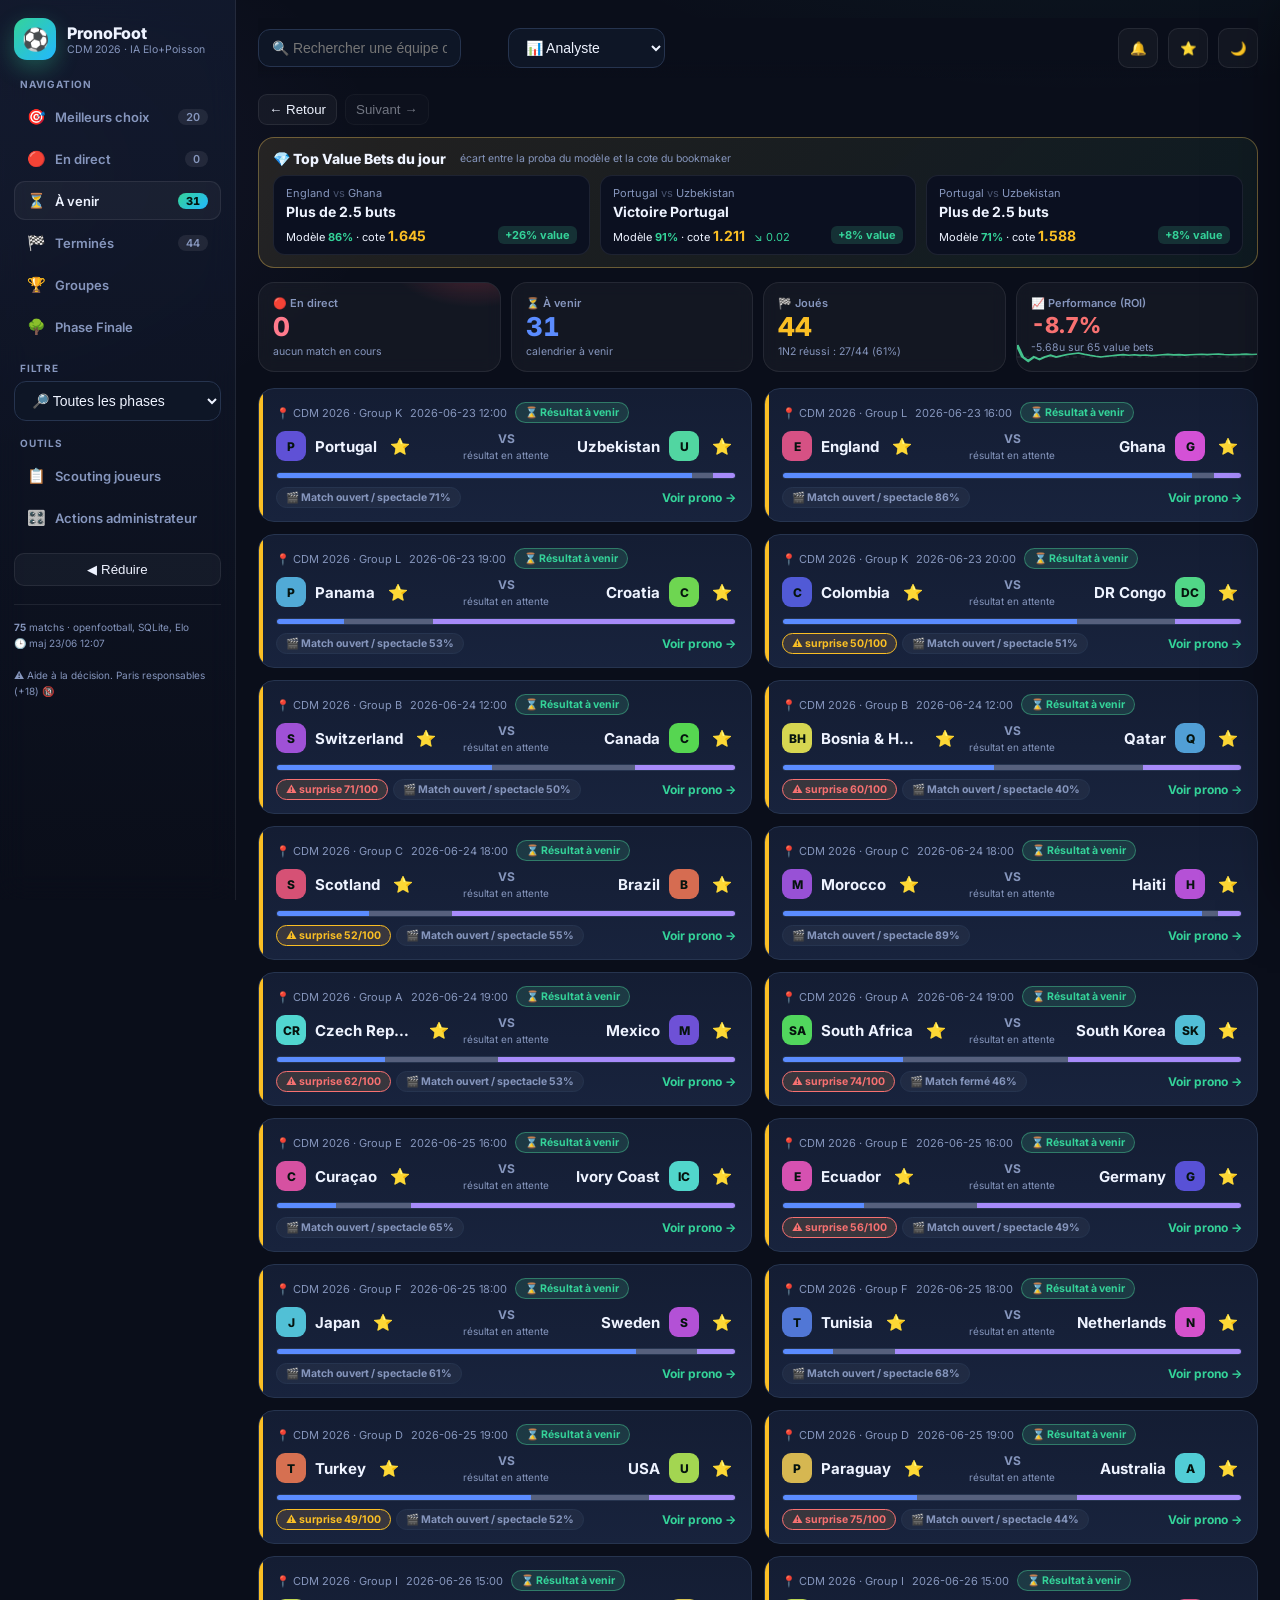
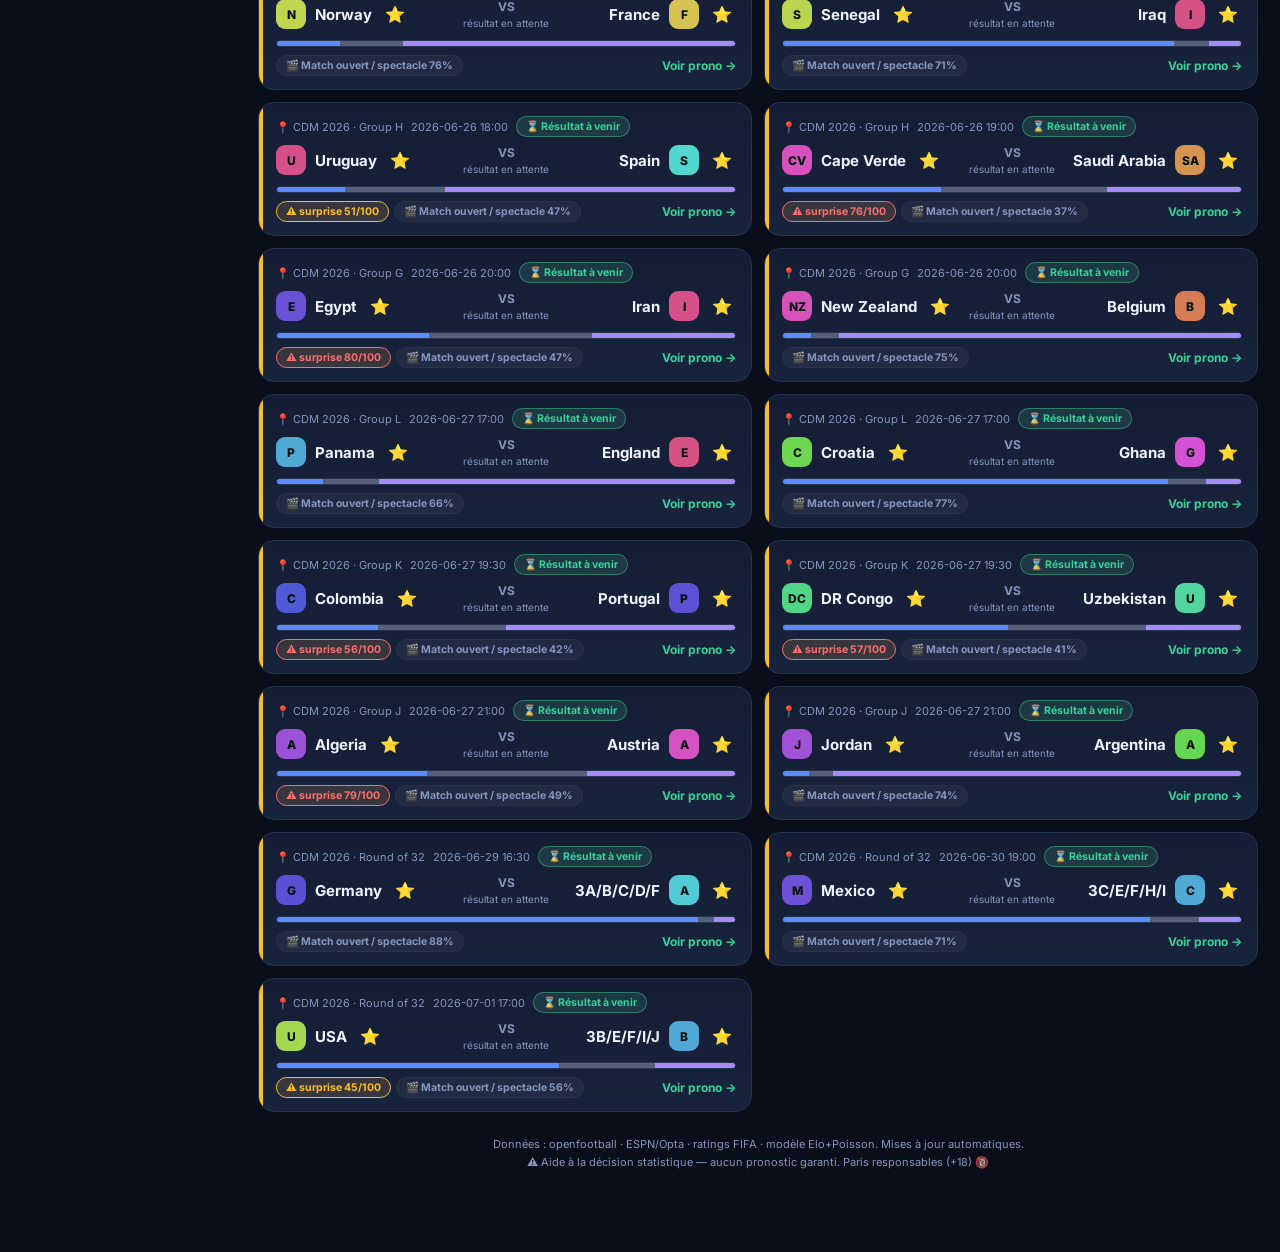
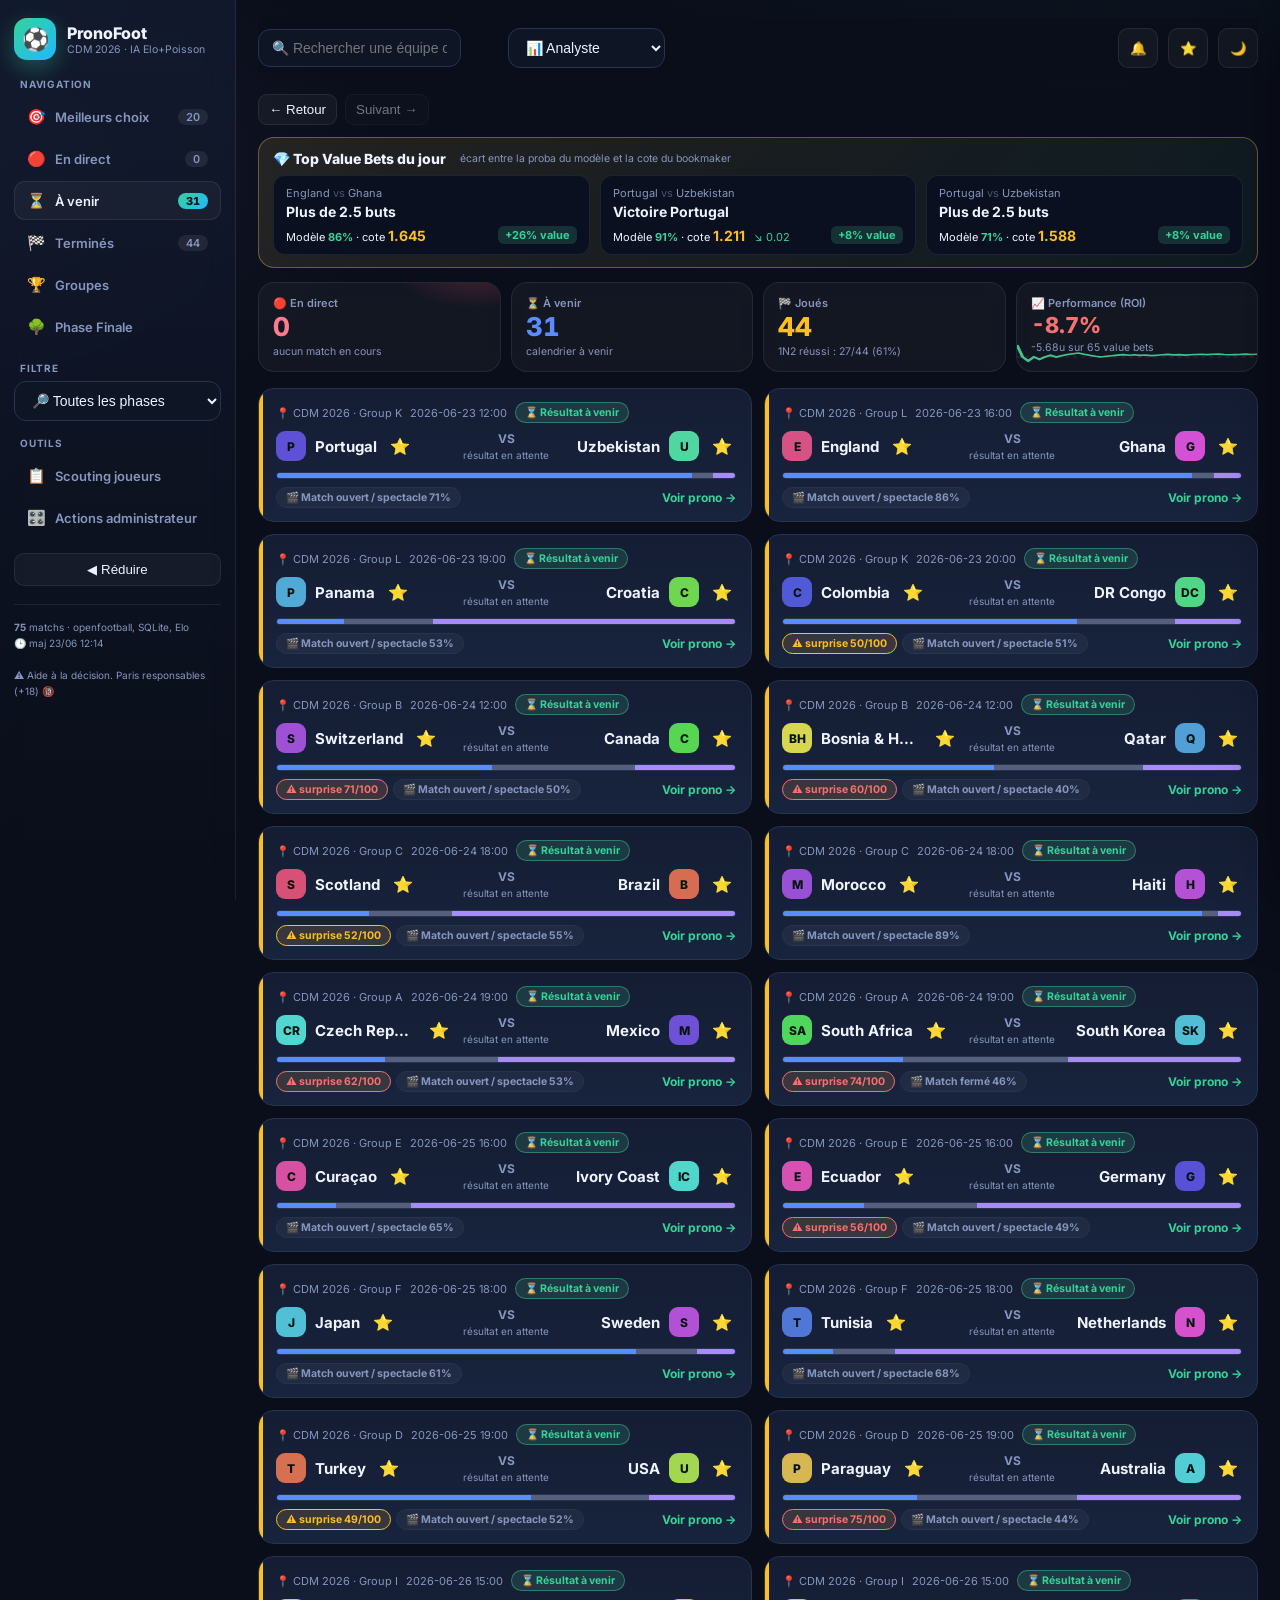
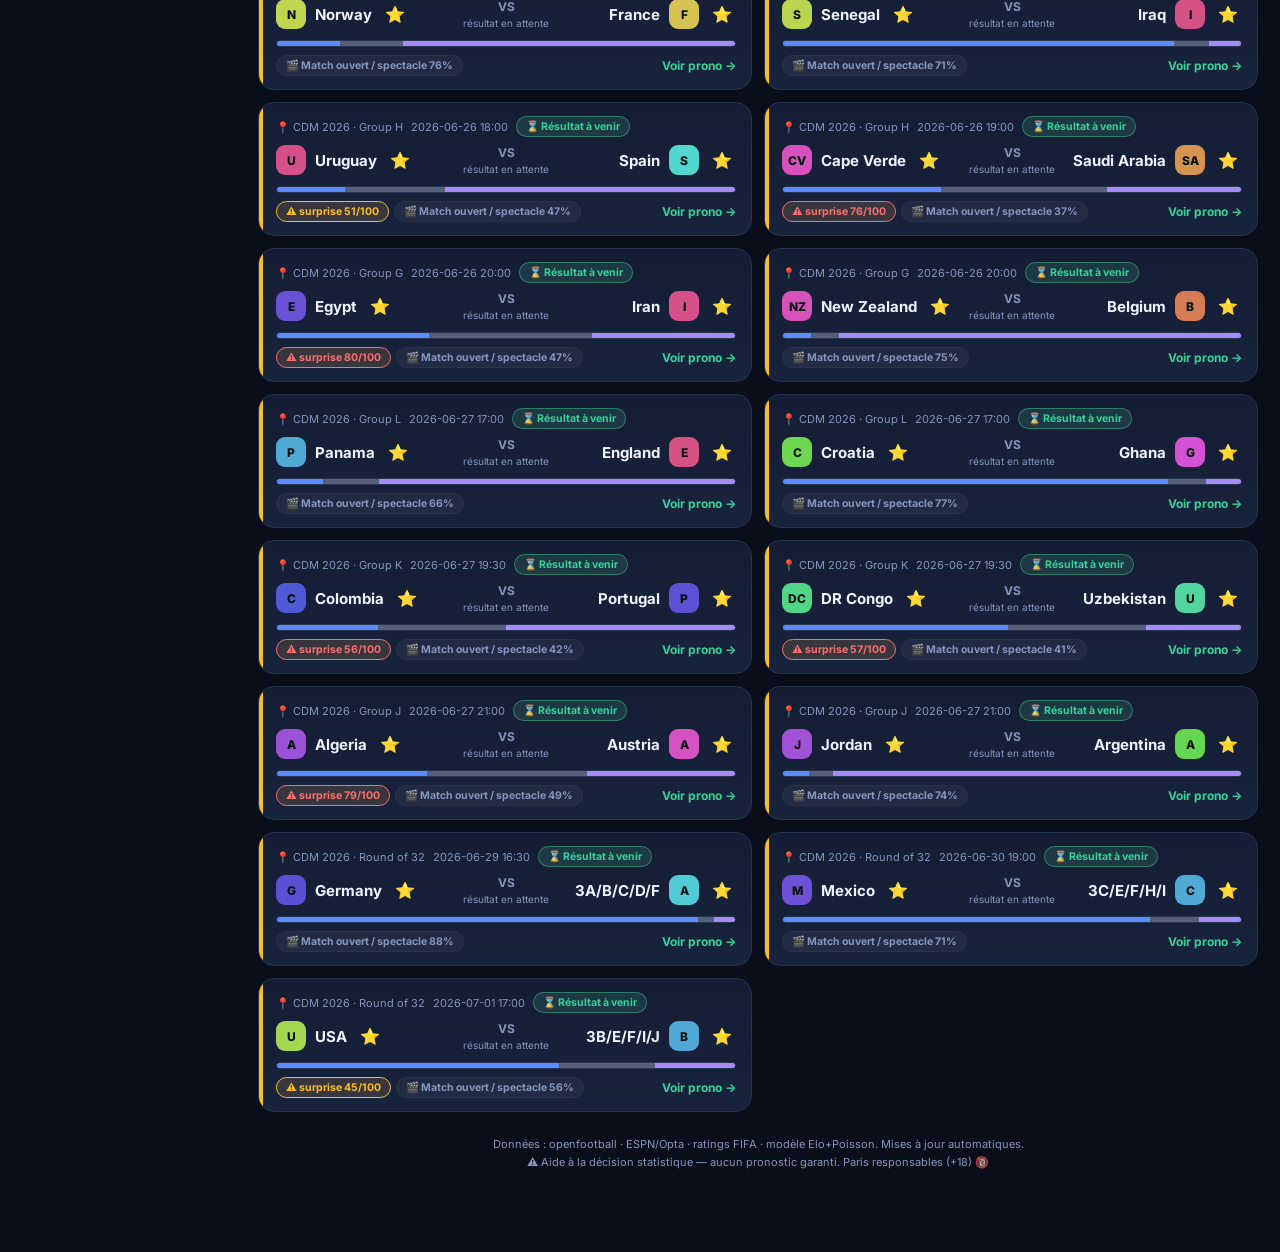
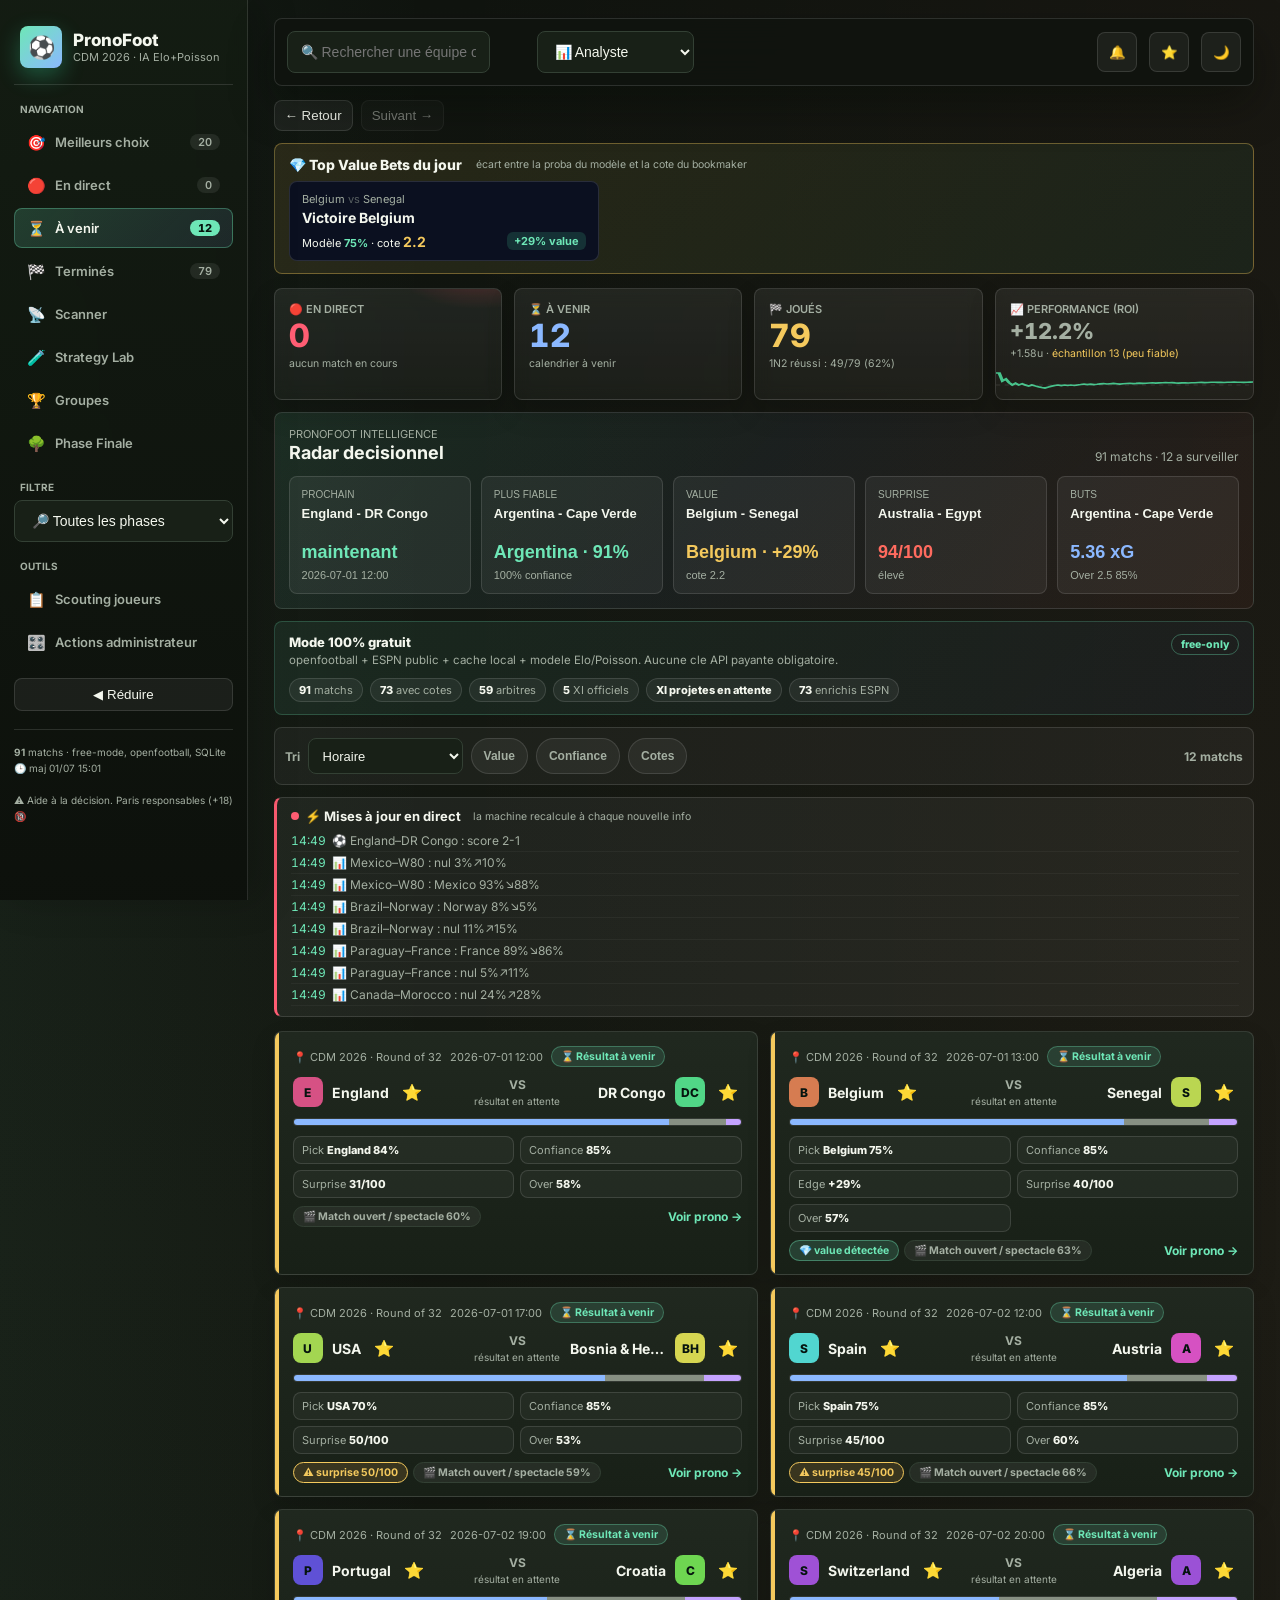
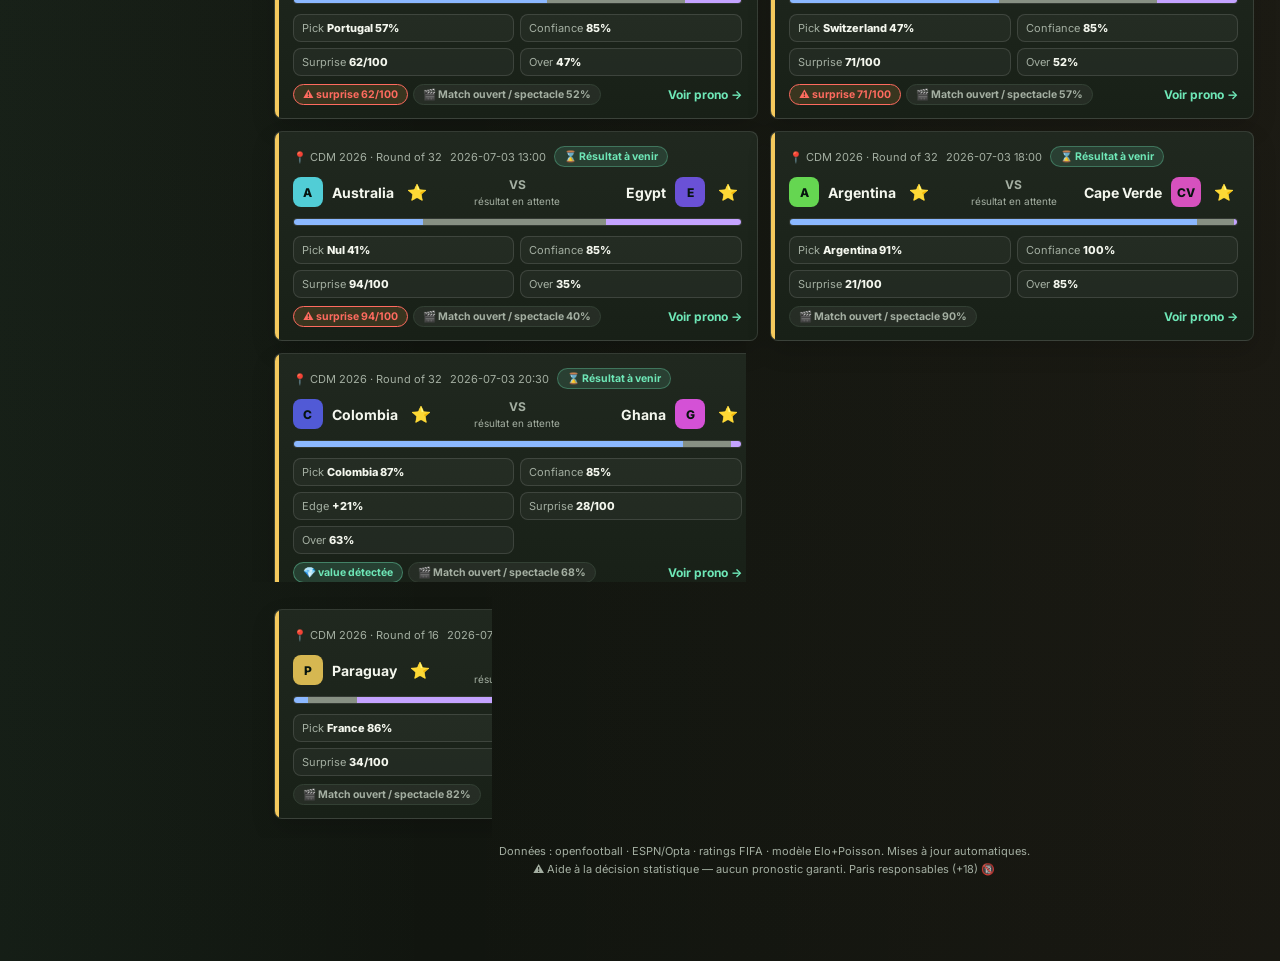
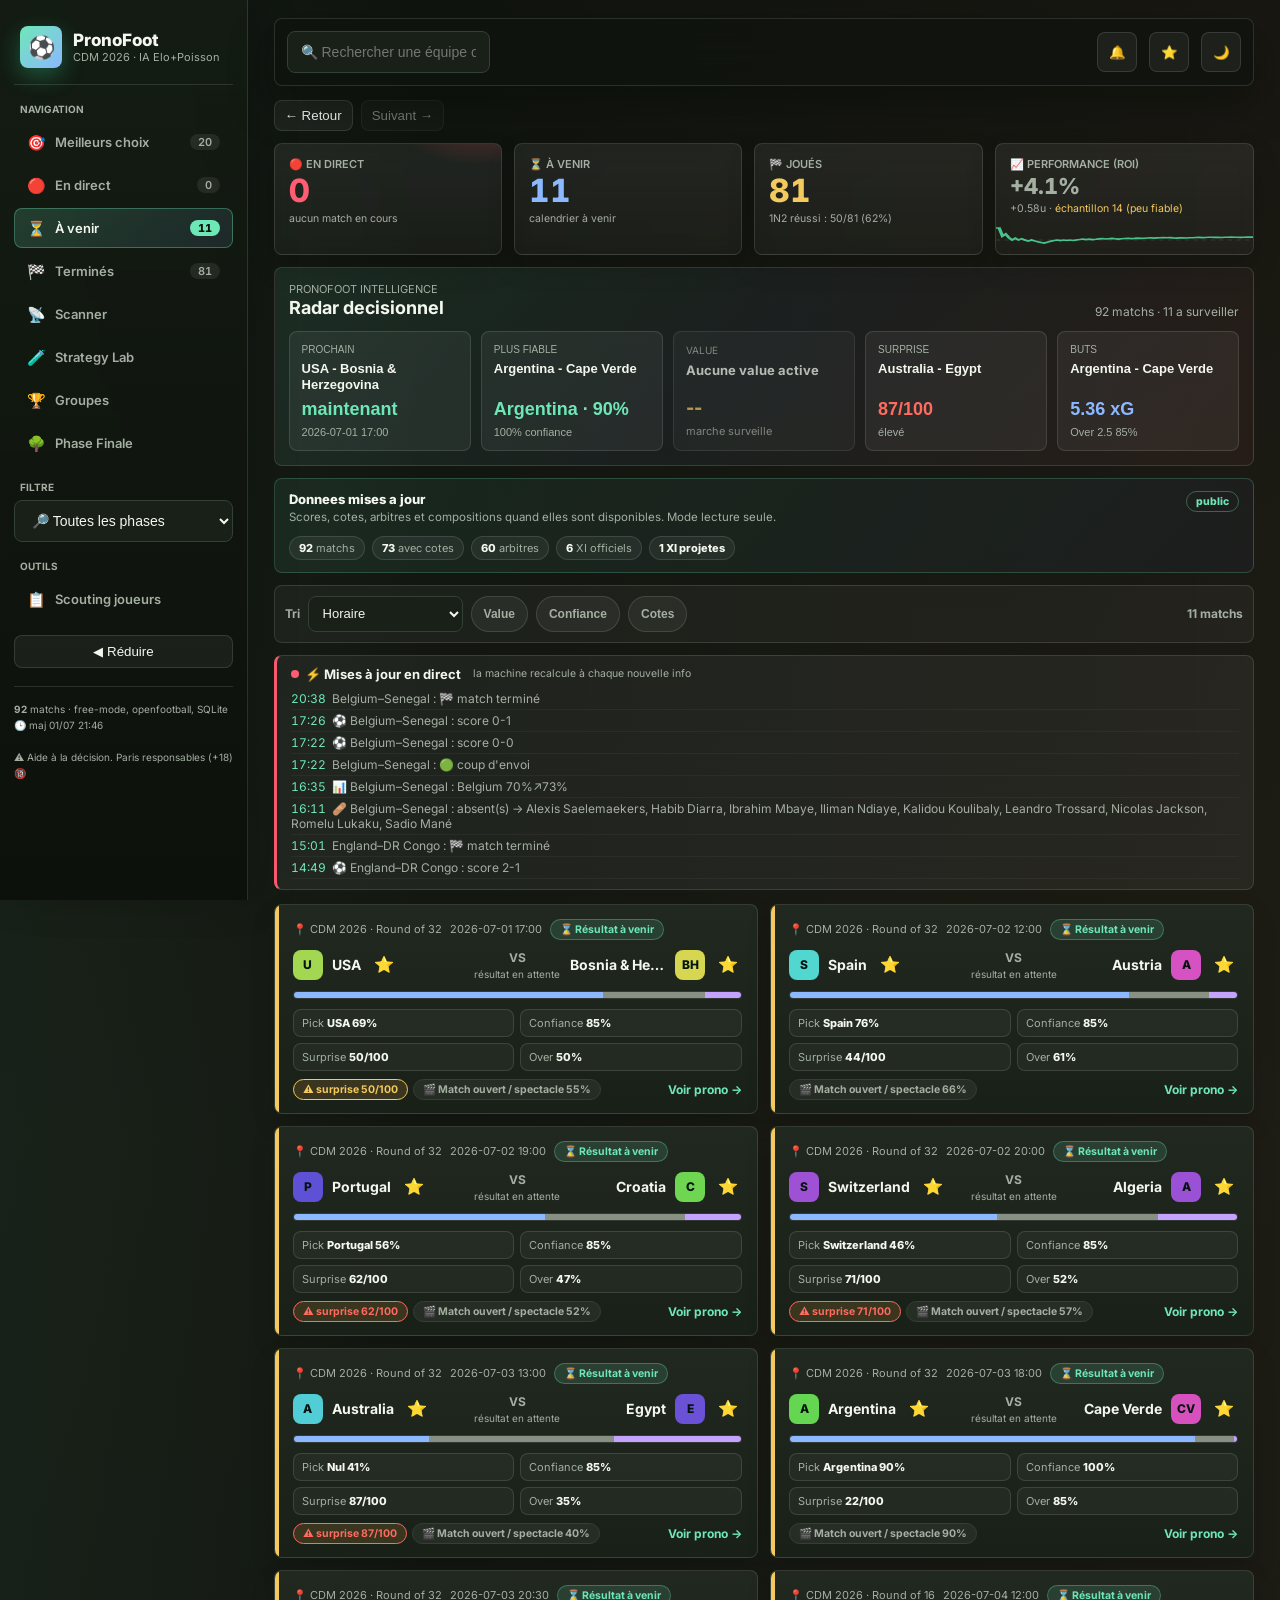
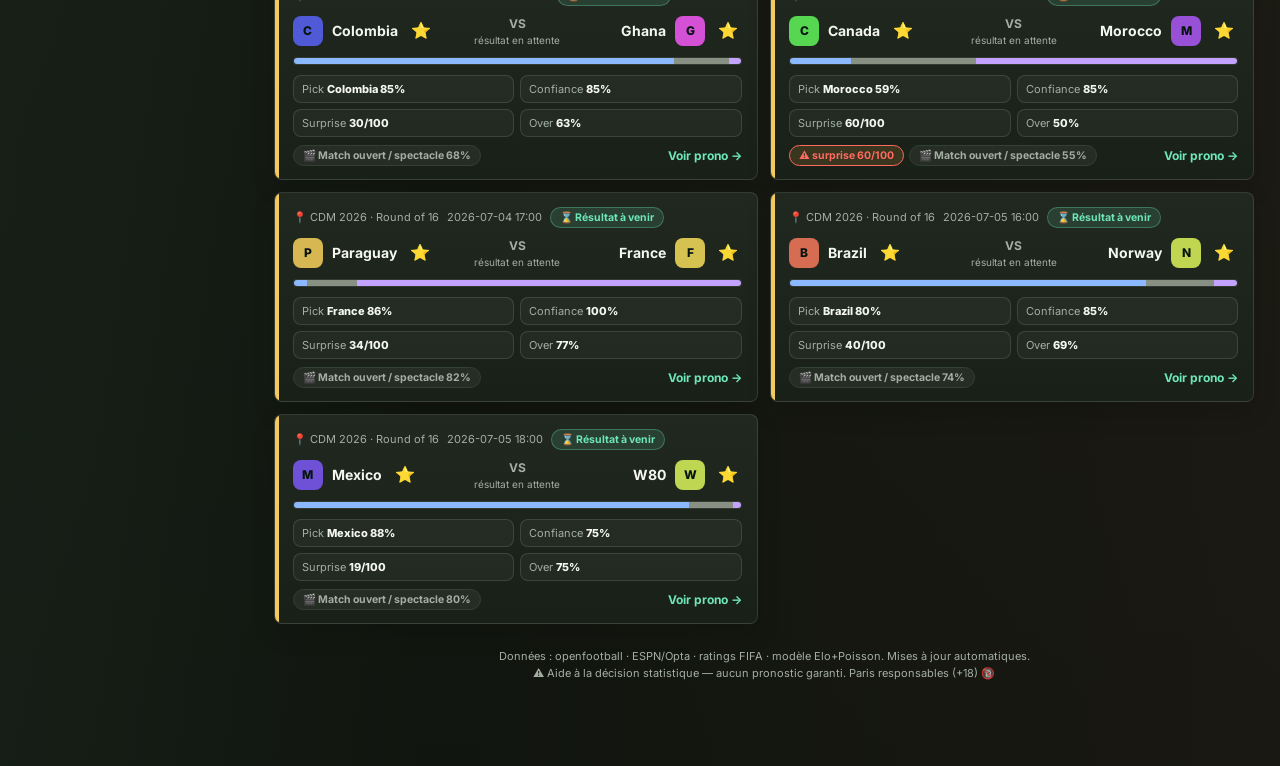
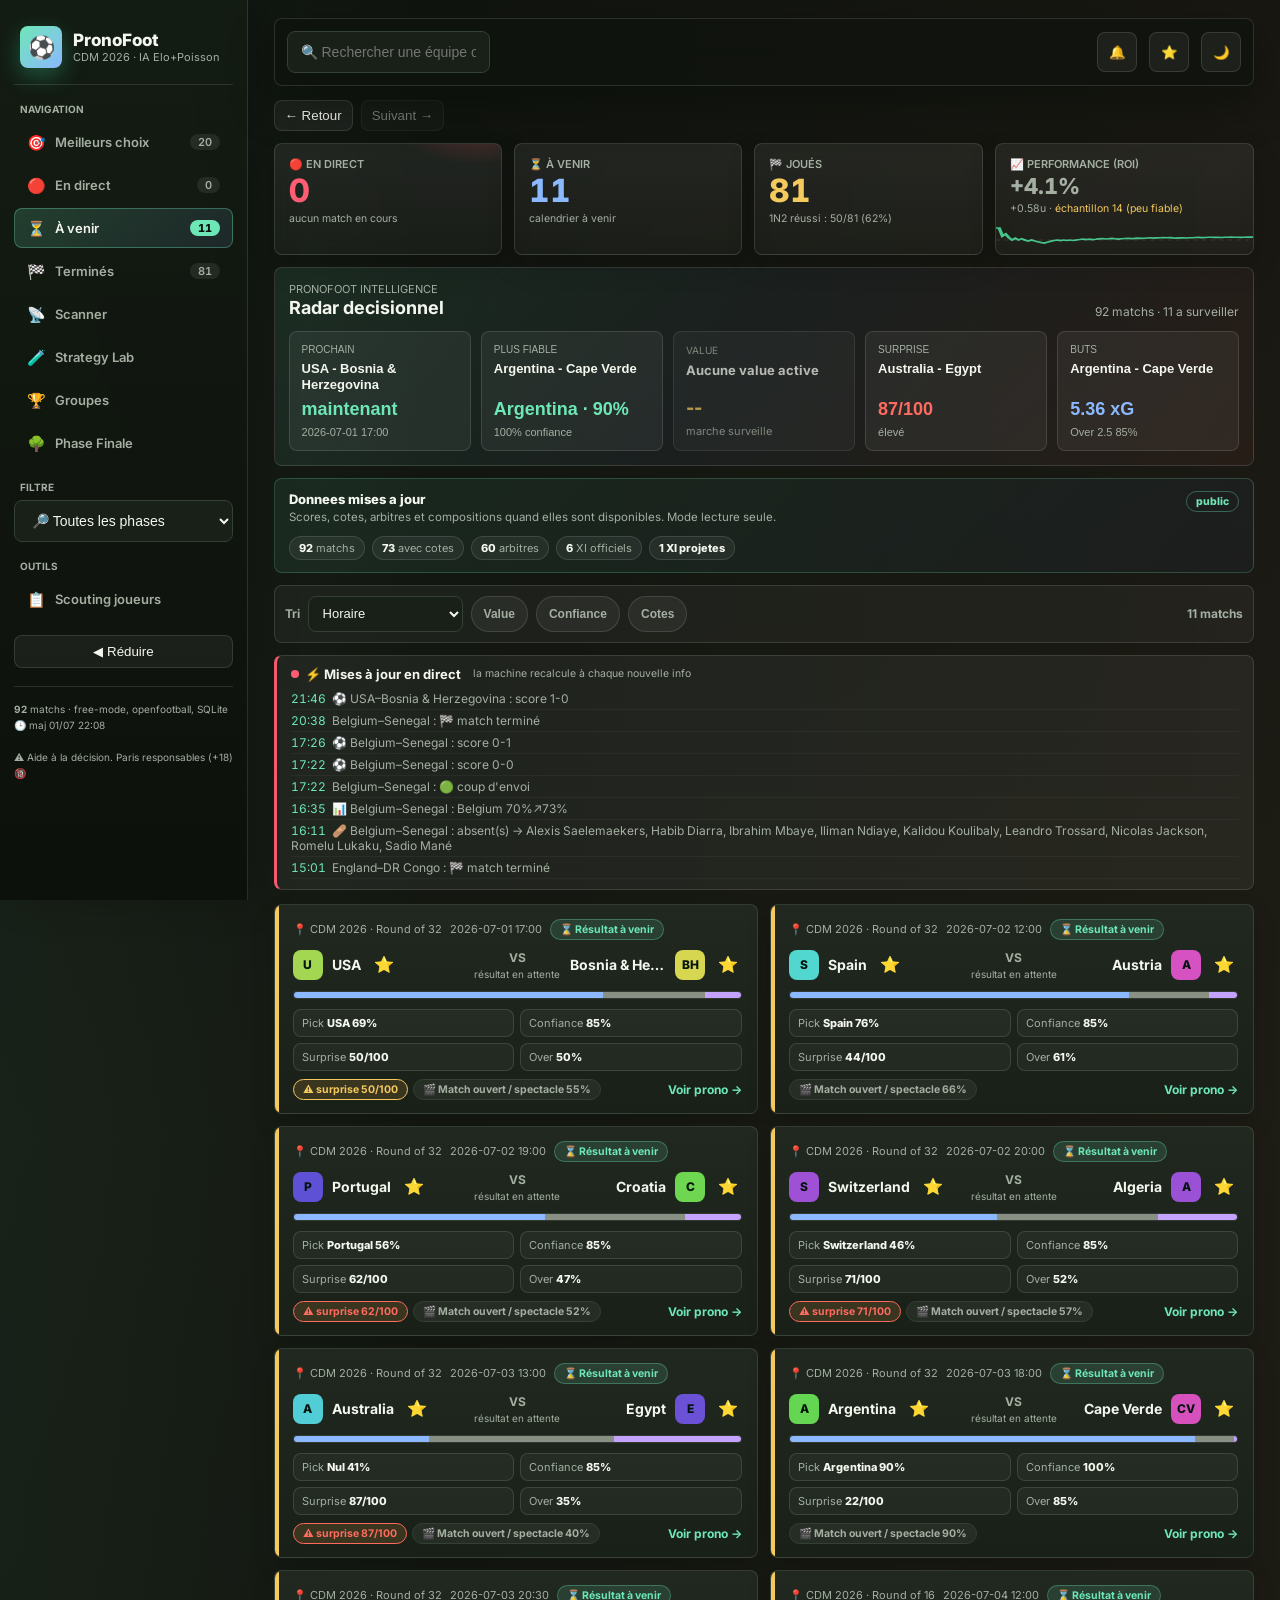
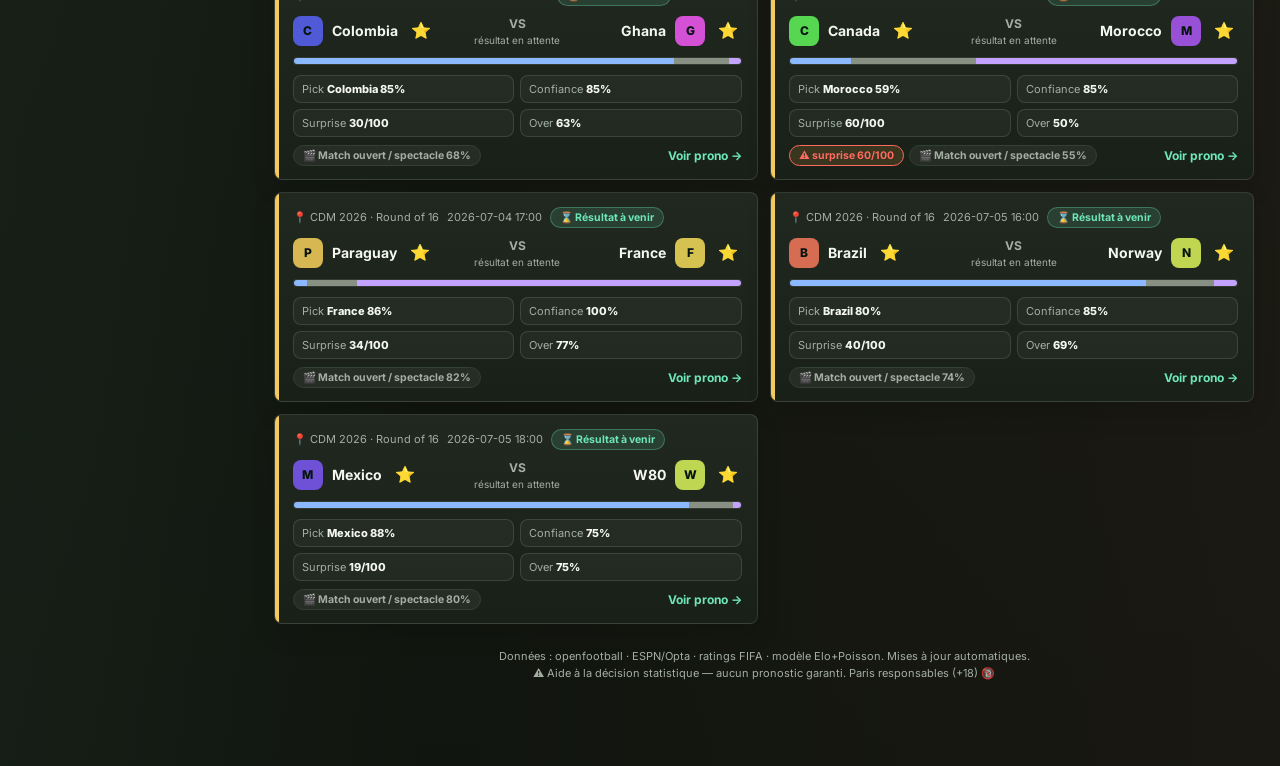
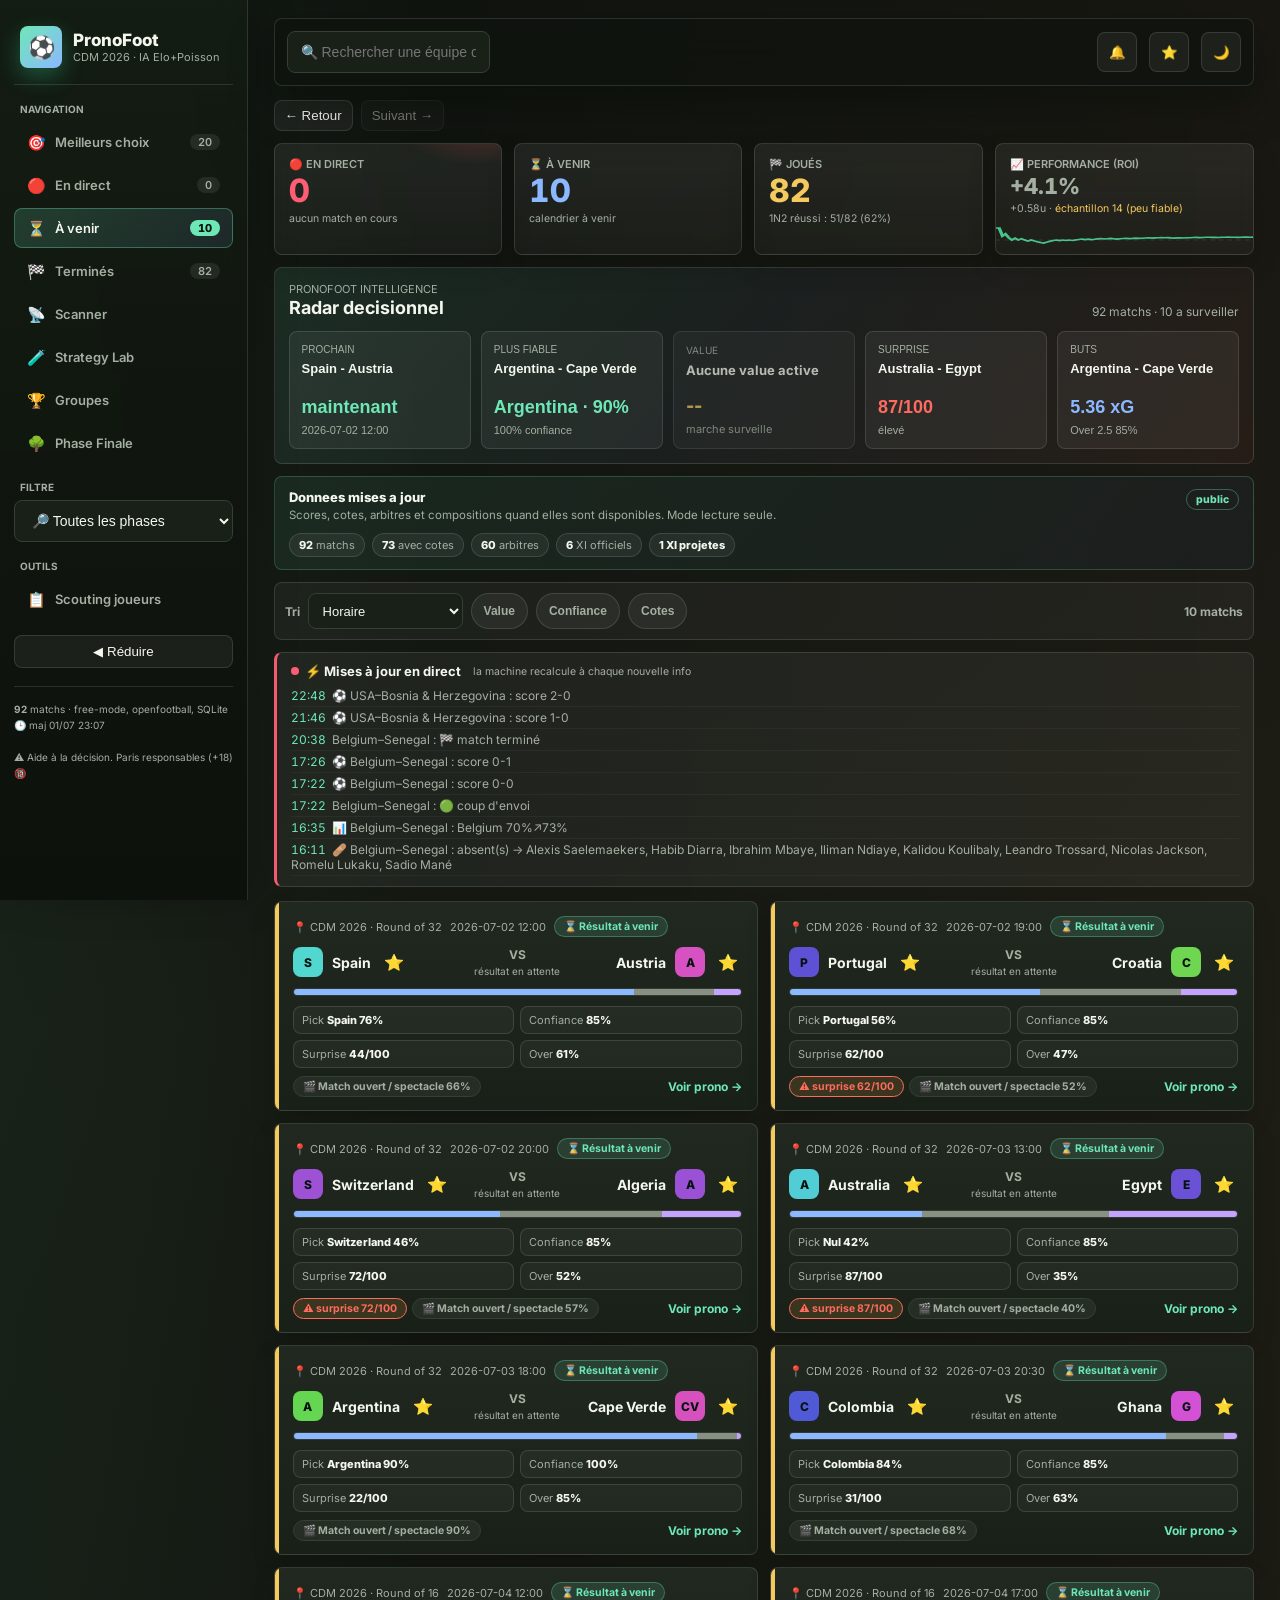
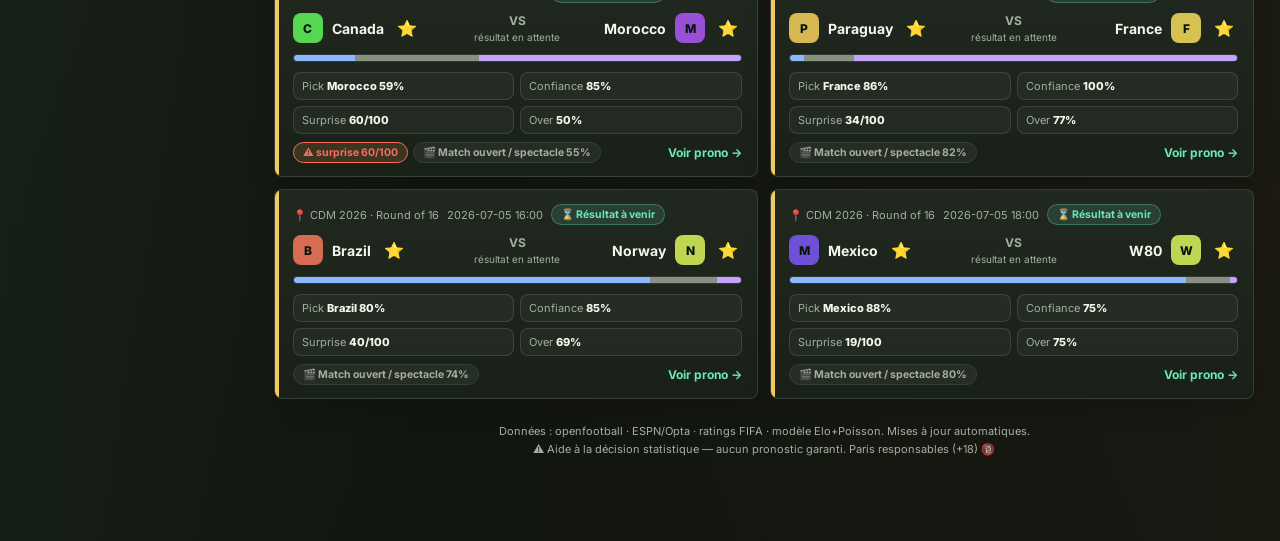
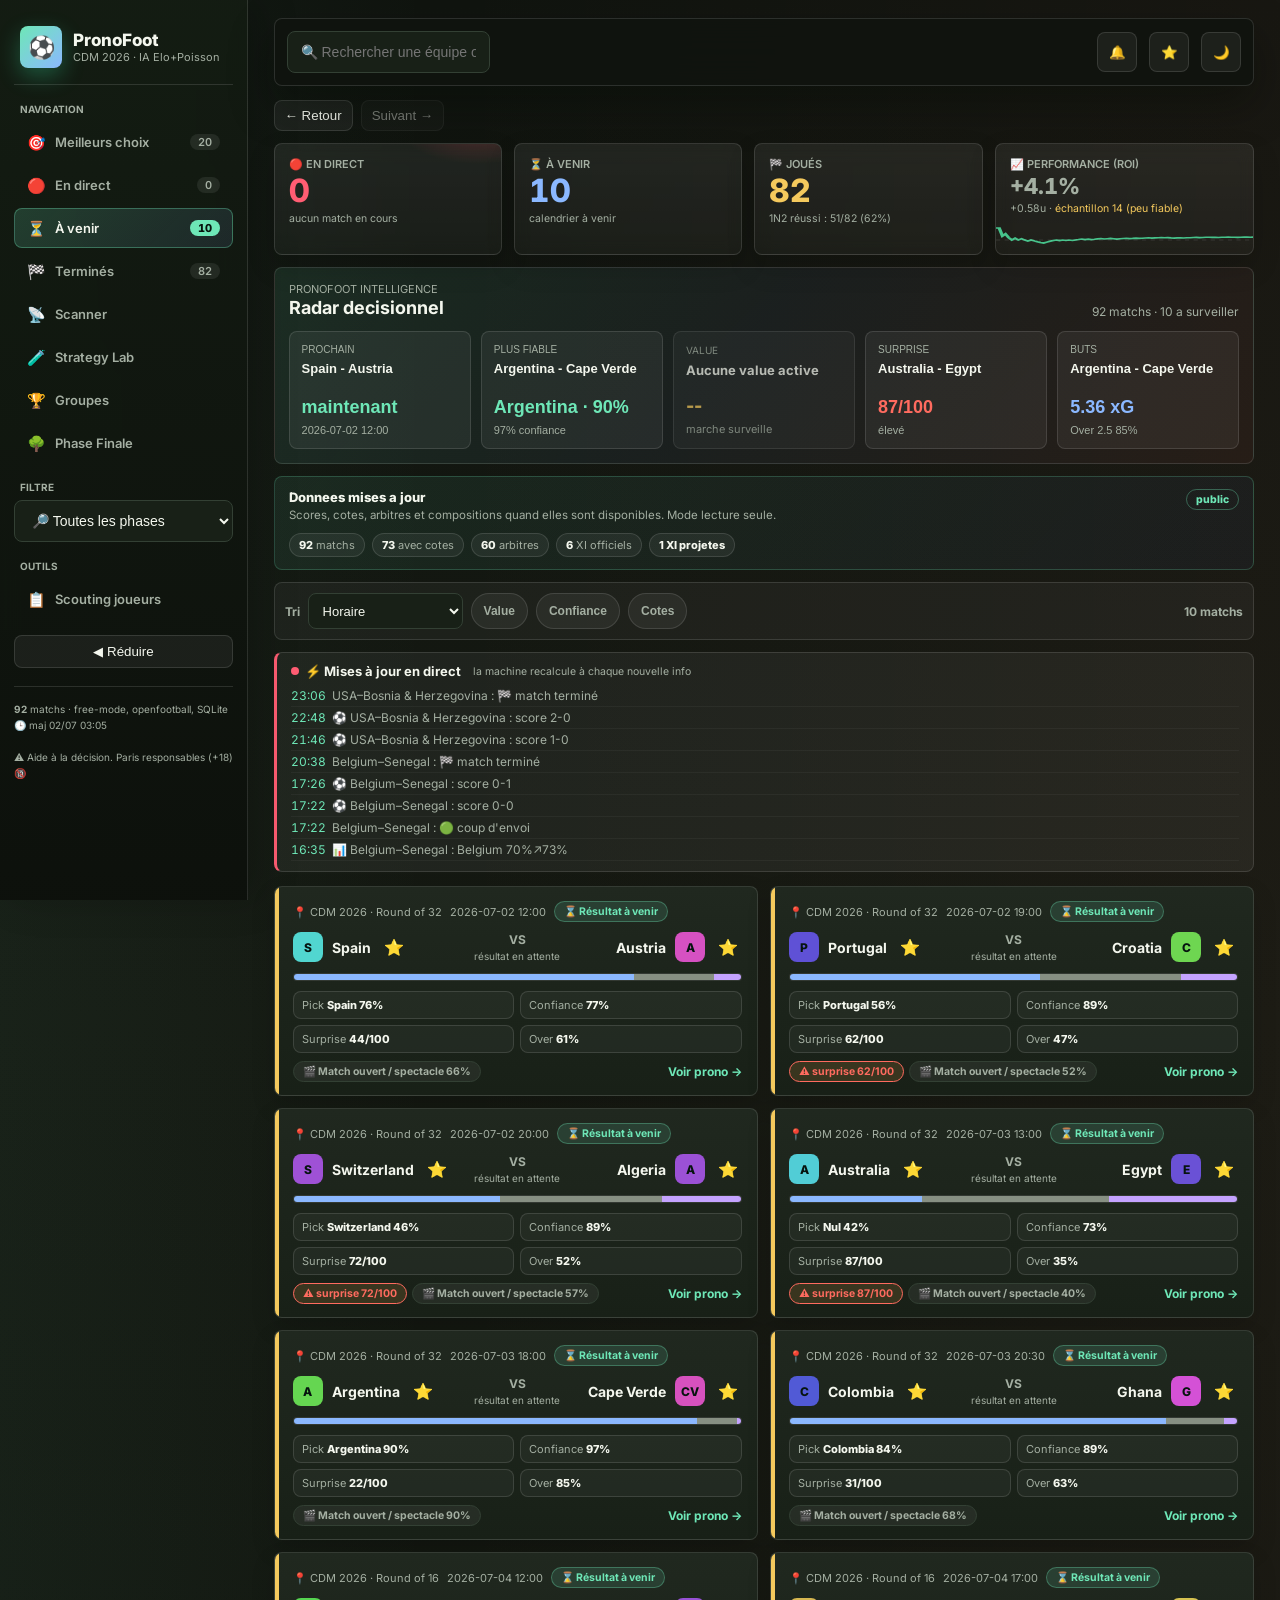
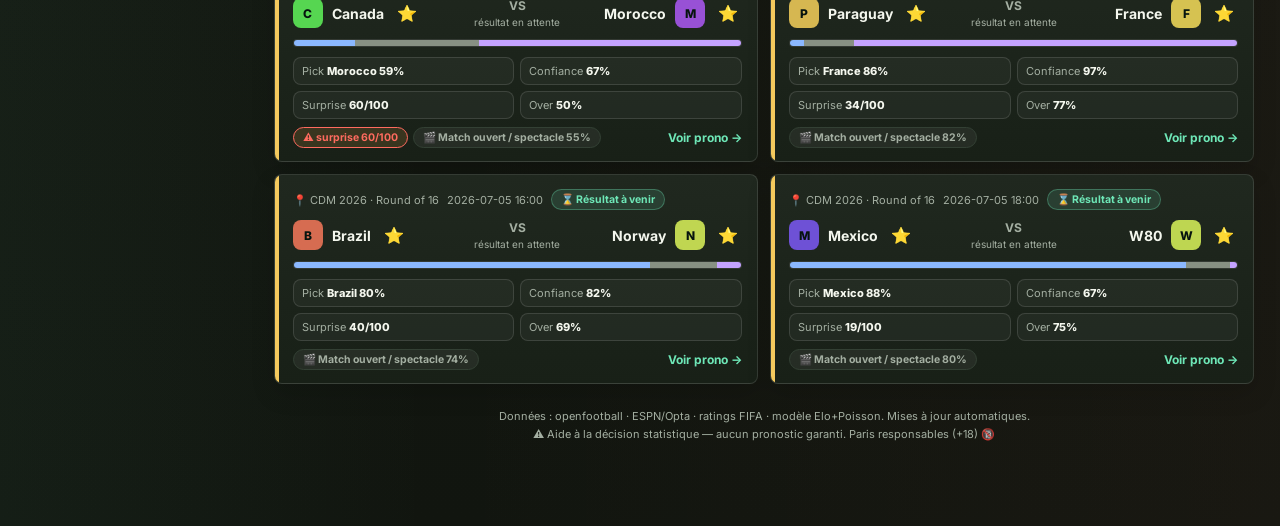
